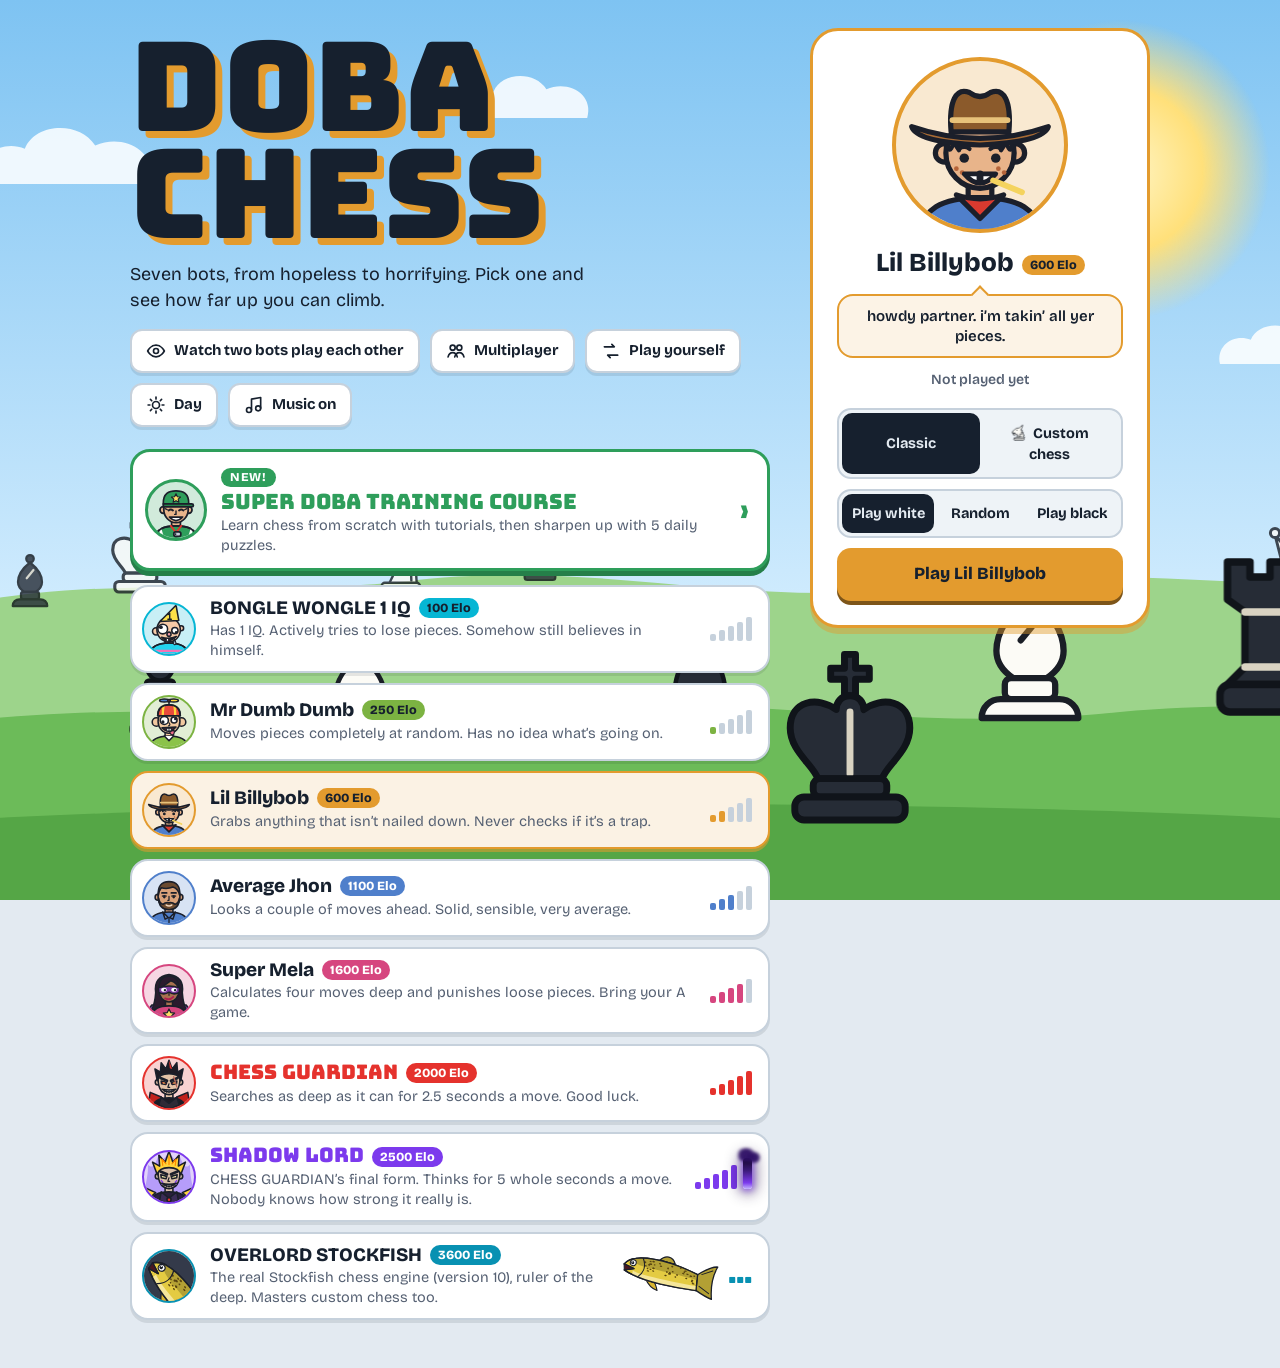
==== doba-chess/index.html @ f29d72c4 "Add Doba Chess Co-Authored-By: Claude Opus 5.5 <noreply@anthropic.com>" ====
<!DOCTYPE html>
<html lang="en">
<head>
<meta charset="utf-8">
<meta name="viewport" content="width=device-width, initial-scale=1, viewport-fit=cover">
<title>Doba Chess</title>
<link rel="preconnect" href="https://fonts.googleapis.com">
<link rel="preconnect" href="https://fonts.gstatic.com" crossorigin>
<link href="https://fonts.googleapis.com/css2?family=Bungee&family=Bricolage+Grotesque:opsz,wght@12..96,400;12..96,600;12..96,800&display=swap" rel="stylesheet">
<style>
:root{
  --bg:#E3EAF1;--surface:#FFFFFF;--surface-2:#EEF3F7;--ink:#16202E;--muted:#566173;--line:#C6D1DC;
  --hl:#F2C94C;--danger:#D93A2F;--good:#2E9E5B;
  --accent:#7CB342;--on-accent:#16202E;
  --sq-light:#F3E4BC;--sq-dark:#3F6D8E;
  --bsize:max(288px,min(94vw,600px,calc(100vh - 250px)));
  --lift:0 3px 0 rgba(22,32,46,.10);
  color-scheme:light;
  box-sizing:border-box;padding-top:env(safe-area-inset-top,0px);padding-bottom:env(safe-area-inset-bottom,0px);
}
@media (prefers-color-scheme:dark){
  :root:not([data-theme="light"]){
    --bg:#111A24;--surface:#1B2632;--surface-2:#16212C;--ink:#ECF1F6;--muted:#9AA8B8;--line:#2D3B4B;--lift:0 3px 0 rgba(0,0,0,.35);color-scheme:dark;
  }
}
:root[data-theme="dark"]{
  --bg:#111A24;--surface:#1B2632;--surface-2:#16212C;--ink:#ECF1F6;--muted:#9AA8B8;--line:#2D3B4B;--lift:0 3px 0 rgba(0,0,0,.35);color-scheme:dark;
}
html{scroll-padding-top:env(safe-area-inset-top,0px);height:100%}
*,*::before,*::after{box-sizing:border-box}
body{margin:0;min-height:100%;background:var(--bg);color:var(--ink);font-family:"Bricolage Grotesque",ui-sans-serif,system-ui,-apple-system,"Segoe UI",Roboto,sans-serif;font-size:16px;line-height:1.45;-webkit-tap-highlight-color:transparent}
[hidden]{display:none!important}
button{font:inherit;color:inherit}
.rung:focus-visible,.seg button:focus-visible,.play:focus-visible,.icon-btn:focus-visible,.mv:focus-visible,.theme-opt:focus-visible{outline:3px solid var(--accent);outline-offset:2px}

/* shared */
.ava{width:58px;height:58px;border-radius:50%;overflow:hidden;flex:none;background:color-mix(in srgb,var(--accent) 22%,var(--surface));border:2px solid var(--accent)}
.ava svg{display:block;width:100%;height:100%}
.ava{position:relative}
.ava::after{content:"";position:absolute;inset:0;pointer-events:none;opacity:0;background:url("data:image/svg+xml,%3Csvg xmlns='http://www.w3.org/2000/svg' viewBox='0 0 20 40'%3E%3Cpath d='M12 1 3 22h7l-4 17 12-25h-7l5-13z' fill='%23fff' stroke='%237C3AED' stroke-width='1.6' stroke-linejoin='round'/%3E%3C/svg%3E") no-repeat;background-size:34% 66%;background-position:var(--bx,50%) 4%;transform:rotate(var(--br,0deg))}
.ava.zap::after{animation:zap .5s ease-out}
.ava.zap svg{animation:zapflash .5s ease-out}
@keyframes zap{0%{opacity:1}14%{opacity:.15}28%{opacity:1}100%{opacity:0}}
@keyframes zapflash{0%,28%{filter:brightness(1.45) saturate(1.3)}100%{filter:none}}
.storm{position:fixed;inset:0;width:100%;height:100%;pointer-events:none;z-index:25}
#home{position:relative;z-index:1}
.scene{position:fixed;inset:0;z-index:0;pointer-events:none;opacity:0;transition:opacity .4s}
.scene svg{width:100%;height:100%;display:block}
body.home-on .scene{opacity:1}
.scene .sky,.scene .stars,.scene .sun,.scene .moon,.scene .bloodsun,.scene .clouds-day,.scene .clouds-storm{transition:opacity 1.1s ease}
.scene .sky-night,.scene .sky-red,.scene .sky-purple,.scene .stars,.scene .moon,.scene .bloodsun,.scene .clouds-storm{opacity:0}
.scene .stars{fill:#fff}
.scene .clouds-day .c path{fill:#fff;opacity:.85}
.scene .clouds-storm .c path{fill:#1A0B30;opacity:.9}
.scene .hill{transition:fill 1.1s ease}
.scene .hill.far{fill:#9DD48B}.scene .hill.near{fill:#6CBB59}.scene .hill.field{fill:#55A646}
.scene .pieces{transition:filter 1.1s ease,opacity 1.1s ease}
.scene .pieces.far{opacity:.8}
.scene .sw{fill:#FCFBF6;stroke:#1A1E26}.scene .sb{fill:#262C36;stroke:#10141A}
.scene .pcs{stroke-width:1.5;stroke-linejoin:round;stroke-linecap:round}
.scene .pcs .d{fill:none}.scene .sb .d{stroke:#D9D3C2}
.scene .pcs .e{stroke:none}.scene .sw .e{fill:#1A1E26}.scene .sb .e{fill:#D9D3C2}
.scene .crystals{opacity:0;transition:opacity .6s ease}
.scene .cr{transform-box:fill-box;transform-origin:50% 100%;transform:scaleY(0);transition:transform .9s cubic-bezier(.2,1.35,.4,1);transition-delay:0s}
.scene .cr polygon{fill:url(#gCrys);stroke:#2E1065;stroke-width:3;stroke-linejoin:round}
.scene .cr .cf{fill:none;stroke:#F5EBFF;stroke-width:2;opacity:.7}
@media (prefers-color-scheme:dark){
  :root:not([data-theme="light"]) .scene .sky-night,:root:not([data-theme="light"]) .scene .stars,:root:not([data-theme="light"]) .scene .moon{opacity:1}
  :root:not([data-theme="light"]) .scene .sun,:root:not([data-theme="light"]) .scene .clouds-day{opacity:0}
  :root:not([data-theme="light"]) .scene .hill.far{fill:#2E4A3B}:root:not([data-theme="light"]) .scene .hill.near{fill:#23402F}:root:not([data-theme="light"]) .scene .hill.field{fill:#1C3527}
}
:root[data-theme="dark"] .scene .sky-night,:root[data-theme="dark"] .scene .stars,:root[data-theme="dark"] .scene .moon{opacity:1}
:root[data-theme="dark"] .scene .sun,:root[data-theme="dark"] .scene .clouds-day{opacity:0}
:root[data-theme="dark"] .scene .hill.far{fill:#2E4A3B}:root[data-theme="dark"] .scene .hill.near{fill:#23402F}:root[data-theme="dark"] .scene .hill.field{fill:#1C3527}
.scene .sky-bongle,.scene .derpsun,.scene .bongle-fx{opacity:0;transition:opacity 1.1s ease}
:root body.mood-bongle .scene .sky-bongle{opacity:1;animation:bhue 7s linear infinite}
:root body.mood-bongle .scene .derpsun,:root body.mood-bongle .scene .bongle-fx,:root body.mood-bongle .scene .clouds-day{opacity:1}
:root body.mood-bongle .scene .sun,:root body.mood-bongle .scene .moon,:root body.mood-bongle .scene .stars,:root body.mood-bongle .scene .bloodsun,:root body.mood-bongle .scene .clouds-storm{opacity:0}
:root body.mood-bongle .scene .clouds-day{animation:bbob 2.3s ease-in-out infinite alternate}
:root body.mood-bongle .scene .hill.far{fill:#FF9EE6}:root body.mood-bongle .scene .hill.near{fill:#FFE45E}:root body.mood-bongle .scene .hill.field{fill:#7CF2D9}
.scene .pcs{transform-box:fill-box;transform-origin:50% 70%}
:root body.mood-bongle .scene .pcs{animation:bderp 1.3s ease-in-out infinite alternate}
:root body.mood-bongle .scene .pieces>g:nth-child(odd) .pcs{animation-name:bflip;animation-duration:1.7s}
:root body.mood-bongle .scene .pieces>g:nth-child(3n) .pcs{animation-duration:.9s}
.scene .derpsun-in{transform-box:fill-box;transform-origin:center}
:root body.mood-bongle .scene .derpsun-in{animation:bsun 2.6s ease-in-out infinite alternate}
.scene .bf{transform-box:fill-box;transform-origin:center}
:root body.mood-bongle .scene .bf{animation:bfloat 1.8s ease-in-out infinite alternate}
:root body.mood-bongle .scene .bf:nth-child(2n){animation-duration:2.4s;animation-delay:-.6s}
:root body.mood-bongle .scene .bf:nth-child(3n){animation-duration:1.3s;animation-delay:-.3s}
:root body.mood-bongle .logo{font-family:"Comic Sans MS","Comic Neue","Chalkboard SE",cursive;font-weight:700;color:#FF4FD8;text-shadow:.04em .04em 0 #1B1F2A;animation:blogo 1.6s ease-in-out infinite alternate;transform-origin:20% 50%}
:root body.mood-bongle .tagline{color:#16202E;background:rgba(255,255,255,.8);border-radius:12px;padding:6px 10px;margin-left:-10px;width:fit-content;position:relative}
@keyframes bhue{to{filter:hue-rotate(360deg)}}
@keyframes bbob{to{transform:translate(18px,16px)}}
@keyframes bderp{from{transform:rotate(-15deg)}to{transform:rotate(15deg) translateY(-8%)}}
@keyframes bflip{from{transform:rotate(165deg)}to{transform:rotate(200deg)}}
@keyframes bsun{from{transform:rotate(-12deg) scale(1)}to{transform:rotate(14deg) scale(1.08)}}
@keyframes bfloat{from{transform:translateY(0) rotate(-6deg)}to{transform:translateY(-22px) rotate(8deg)}}
@keyframes blogo{from{transform:rotate(-4deg)}to{transform:rotate(3deg) translateY(-4px)}}
.scene .sky-sea,.scene .sea{opacity:0;transition:opacity 1.1s ease}
:root body.mood-fish .scene .sky-sea,:root body.mood-fish .scene .sea{opacity:1}
:root body.mood-fish .scene .sun,:root body.mood-fish .scene .moon,:root body.mood-fish .scene .stars,:root body.mood-fish .scene .clouds-day,:root body.mood-fish .scene .bloodsun,:root body.mood-fish .scene .clouds-storm{opacity:0}
:root body.mood-fish .scene .hill.far{fill:#1F6F7C}:root body.mood-fish .scene .hill.near{fill:#D7BF86}:root body.mood-fish .scene .hill.field{fill:#C2A46B}
:root body.mood-fish .scene .pieces{filter:hue-rotate(160deg) saturate(.5) brightness(.95)}
:root body.mood-fish .logo{color:#fff;text-shadow:.055em .055em 0 #0E7490}
:root body.mood-fish .tagline{color:rgba(255,255,255,.92)}
.scene .ray{animation:shimmer 6s ease-in-out infinite;animation-delay:var(--d)}
@keyframes shimmer{0%,100%{opacity:.35}50%{opacity:1}}
.scene .fishy{animation:swim var(--t) linear infinite;animation-delay:var(--d)}
.scene .fishy.rev{animation-name:swimrev}
@keyframes swim{from{transform:translateX(1750px)}to{transform:translateX(-150px)}}
@keyframes swimrev{from{transform:translateX(-150px) scaleX(-1)}to{transform:translateX(1750px) scaleX(-1)}}
.scene .kelp{transform-box:fill-box;transform-origin:50% 100%;animation:kelp 4s ease-in-out infinite alternate;animation-delay:var(--d)}
@keyframes kelp{from{transform:skewX(-6deg)}to{transform:skewX(6deg)}}
.scene .bub{animation:bub var(--t) linear infinite;animation-delay:var(--d)}
.scene .sea-front circle:nth-of-type(3n),.scene .sea-front circle:nth-of-type(3n+1){display:none}
@keyframes bub{0%{transform:translateY(0);opacity:0}10%{opacity:1}100%{transform:translateY(-920px);opacity:.2}}
:root body.mood-doba .scene .sky-red{opacity:1}
:root body.mood-doba .scene .bloodsun{opacity:1}
:root body.mood-doba .scene .sun,:root body.mood-doba .scene .moon,:root body.mood-doba .scene .clouds-day,:root body.mood-doba .scene .stars{opacity:0}
:root body.mood-doba .scene .hill.far{fill:#5A1F17}:root body.mood-doba .scene .hill.near{fill:#3E120E}:root body.mood-doba .scene .hill.field{fill:#2C0B09}
:root body.mood-doba .scene .pieces{filter:brightness(.62) sepia(.5) hue-rotate(-25deg) saturate(1.6)}
:root body.mood-ultra .scene .sky-purple{opacity:1}
:root body.mood-ultra .scene .clouds-storm{opacity:1}
:root body.mood-ultra .scene .stars{opacity:.5}
:root body.mood-ultra .scene .sun,:root body.mood-ultra .scene .moon,:root body.mood-ultra .scene .clouds-day,:root body.mood-ultra .scene .bloodsun{opacity:0}
:root body.mood-ultra .scene .hill.far{fill:#2A1945}:root body.mood-ultra .scene .hill.near{fill:#1D1135}:root body.mood-ultra .scene .hill.field{fill:#150A28}
:root body.mood-ultra .scene .pieces{filter:brightness(.55) saturate(.7) hue-rotate(200deg)}
:root body.mood-ultra .scene .crystals{opacity:1;filter:drop-shadow(0 0 10px rgba(168,85,247,.85))}
:root body.mood-ultra .scene .cr{transform:scaleY(1);transition-delay:var(--d)}
:root body.mood-doba .logo,:root body.mood-ultra .logo{color:#fff}
:root body.mood-doba .tagline,:root body.mood-ultra .tagline{color:rgba(255,255,255,.88)}
body.home-on.mood-classic .tagline{color:var(--ink)}
.rung.ultra{position:relative;overflow:hidden}
.rung.fish{position:relative;overflow:hidden}
.rung.fish .bbl{position:absolute;z-index:2;pointer-events:none;border-radius:50%;border:2px solid rgba(8,145,178,.85);background:radial-gradient(circle at 32% 30%,#fff 0 16%,rgba(255,255,255,.4) 17%,rgba(34,184,207,.22) 62%);animation:bblpop var(--t) ease-out both}
@keyframes bblpop{0%{transform:translateY(6px) scale(.2);opacity:0}15%{opacity:1}78%{transform:translateY(-14px) scale(1);opacity:1;border-style:solid}84%{transform:translateY(-15px) scale(1.4);opacity:.95;border-style:dashed}100%{transform:translateY(-15px) scale(1.9);opacity:0;border-style:dashed}}
.rung.fish.popflash{animation:fishflash .45s ease-out}
@keyframes fishflash{0%{box-shadow:0 0 0 3px #7DE3F2,0 0 22px 6px rgba(34,184,207,.55)}100%{}}
.rung.ultra::before,.rung.ultra::after{content:"";position:absolute;top:-18%;bottom:-18%;width:34px;margin-left:-17px;pointer-events:none;opacity:0;z-index:2;background:url("data:image/svg+xml,%3Csvg xmlns='http://www.w3.org/2000/svg' viewBox='0 0 20 40'%3E%3Cpath d='M12 1 3 22h7l-4 17 12-25h-7l5-13z' fill='%23fff' stroke='%237C3AED' stroke-width='1.6' stroke-linejoin='round'/%3E%3C/svg%3E") center/contain no-repeat;filter:drop-shadow(0 0 6px #A78BFA)}
.rung.ultra::before{left:var(--bx,30%);transform:rotate(var(--br,0deg))}
.rung.ultra::after{left:var(--bx2,70%);transform:rotate(calc(var(--br,0deg) * -1)) scale(.75)}
.rung.ultra.zap::before{animation:zap .55s ease-out}
.rung.ultra.zap.two::after{animation:zap .55s .08s ease-out}
.rung.ultra.zap{animation:rungflash .55s ease-out}
@keyframes rungflash{0%,30%{box-shadow:0 0 0 3px #C4B5FD,0 0 28px 8px rgba(139,92,246,.8);background:color-mix(in srgb,#C4B5FD 45%,var(--surface))}100%{}}
.elo{display:inline-block;vertical-align:.15em;margin-left:8px;padding:0 8px;border-radius:999px;background:var(--accent);color:var(--on-accent);font-family:"Bricolage Grotesque",ui-sans-serif,system-ui,sans-serif;font-weight:800;font-size:12.5px;letter-spacing:0;line-height:1.6;white-space:nowrap}
.btn{all:unset;box-sizing:border-box;cursor:pointer;padding:10px 14px;border-radius:12px;border:2px solid var(--line);background:var(--surface);font-weight:700;font-size:15px;line-height:1.2;text-align:center;box-shadow:var(--lift)}
.btn:hover{border-color:var(--accent)}
.btn:active{transform:translateY(2px);box-shadow:none}
.btn:focus-visible{outline:3px solid var(--accent);outline-offset:2px}
.btn[aria-disabled="true"]{opacity:.45;cursor:default;transform:none}
.btn.solid{background:var(--accent);border-color:var(--accent);color:var(--on-accent)}
.btn.armed{background:var(--danger);border-color:var(--danger);color:#fff}
.icon-btn{all:unset;box-sizing:border-box;cursor:pointer;width:42px;height:42px;border-radius:12px;border:2px solid var(--line);background:var(--surface);display:grid;place-items:center;box-shadow:var(--lift)}
.icon-btn:hover{border-color:var(--accent)}
.icon-btn svg{width:22px;height:22px;fill:none;stroke:currentColor;stroke-width:2;stroke-linecap:round;stroke-linejoin:round}

/* ---------- home ---------- */
#home{max-width:1060px;margin:0 auto;padding:28px 20px 48px}
.home-grid{display:grid;grid-template-columns:minmax(0,1fr) 340px;gap:40px;align-items:start}
.logo{font-family:"Bungee","Arial Black",Impact,sans-serif;font-weight:400;font-size:clamp(60px,12vw,124px);line-height:.86;margin:6px 0 14px;color:var(--ink);text-shadow:.055em .055em 0 var(--accent);transition:text-shadow .25s}
.tagline{margin:0 0 24px;color:var(--muted);font-size:18px;max-width:40ch}
.ladder{list-style:none;margin:0;padding:0;display:flex;flex-direction:column;gap:10px}
.rung{all:unset;box-sizing:border-box;display:grid;grid-template-columns:54px 1fr auto;align-items:center;gap:14px;width:100%;padding:10px 16px 10px 10px;border-radius:18px;background:var(--surface);border:2px solid var(--line);cursor:pointer;box-shadow:var(--lift)}
.rung:hover{border-color:var(--accent)}
.rung[aria-pressed="true"]{border-color:var(--accent);background:color-mix(in srgb,var(--accent) 13%,var(--surface));box-shadow:0 3px 0 color-mix(in srgb,var(--accent) 55%,transparent)}
.rung .ava{width:54px;height:54px}
.rung-name{display:block;font-weight:800;font-size:19px;line-height:1.15}
.rung.doba .rung-name{font-family:"Bungee","Arial Black",sans-serif;font-weight:400;font-size:20px;color:var(--accent)}
.rung-desc{display:block;color:var(--muted);font-size:14.5px;line-height:1.35;margin-top:3px}
.pips{display:flex;align-items:flex-end;gap:3px;height:24px}
.pips i{display:block;width:6px;border-radius:2px;background:var(--line)}
.pips i:nth-child(1){height:7px}.pips i:nth-child(2){height:11px}.pips i:nth-child(3){height:15px}.pips i:nth-child(4){height:19px}.pips i:nth-child(5){height:24px}
.pips i.on{background:var(--accent)}
.pips i.on.shadowbar{position:relative;width:9px;height:31px;margin-left:3px;border-radius:3px;background:linear-gradient(180deg,#120726 0%,#3B1A78 40%,#7C3AED 80%,#C4B5FD 100%);box-shadow:0 0 6px 2px rgba(124,58,237,.65),0 0 14px 5px rgba(30,10,60,.45);animation:shadowpulse 2.6s ease-in-out infinite}
.pips i.shadowbar b{position:absolute;left:50%;top:3px;width:12px;height:24px;margin-left:-6px;background:url("data:image/svg+xml,%3Csvg xmlns='http://www.w3.org/2000/svg' viewBox='0 0 20 40'%3E%3Cpath d='M12 1 3 22h7l-4 17 12-25h-7l5-13z' fill='%23fff' stroke='%23C4B5FD' stroke-width='1.5' stroke-linejoin='round'/%3E%3C/svg%3E") center/contain no-repeat;opacity:0;filter:drop-shadow(0 0 4px #E9D5FF);animation:shadowzap 3.1s linear infinite}
.pips i.shadowbar::before,.pips i.shadowbar::after{content:"";position:absolute;border-radius:50%;background:radial-gradient(circle,rgba(46,16,101,.95) 0 45%,rgba(46,16,101,0) 72%);filter:blur(1.5px);pointer-events:none}
.pips i.shadowbar::before{width:22px;height:14px;top:-10px;left:-8px;animation:shadowcloud 3.4s ease-in-out infinite alternate}
.pips i.shadowbar::after{width:16px;height:11px;top:-6px;left:3px;animation:shadowcloud 2.7s ease-in-out infinite alternate-reverse}
@keyframes shadowpulse{0%,100%{box-shadow:0 0 6px 2px rgba(124,58,237,.55),0 0 14px 5px rgba(30,10,60,.4)}50%{box-shadow:0 0 10px 4px rgba(168,85,247,.85),0 0 22px 8px rgba(30,10,60,.55)}}
@keyframes shadowzap{0%,82%,100%{opacity:0}84%,90%{opacity:1}87%{opacity:.15}}
@keyframes shadowcloud{from{transform:translate(-2px,1px) scale(.95);opacity:.75}to{transform:translate(3px,-2px) scale(1.12);opacity:1}}
@media (prefers-reduced-motion:reduce){.pips i.on.shadowbar,.pips i.shadowbar b,.pips i.shadowbar::before,.pips i.shadowbar::after{animation:none}}
.pips .sffull{display:block;align-self:center;width:104px;height:56px;flex:none;margin:-16px 0}
.pips .sffull svg{display:block;width:100%;height:100%;overflow:visible}
@media (max-width:520px){.pips .sffull{width:70px;height:38px;margin:-8px 0}}
.pips .sfpip svg{display:block;width:100%;height:100%}
.pips .sfell{align-self:center;margin-left:4px;font-family:"Bungee","Arial Black",sans-serif;font-style:normal;font-size:22px;line-height:1;color:var(--accent)}
.pips .wtf{font-family:"Bungee","Arial Black",sans-serif;font-style:normal;font-size:13px;line-height:1;color:var(--accent);margin-left:5px;align-self:center;white-space:nowrap;animation:wtf 1.6s ease-in-out infinite}
@keyframes wtf{0%,100%{transform:none}10%{transform:translate(1px,-1px) rotate(-3deg)}20%{transform:translate(-1px,1px) rotate(3deg)}30%{transform:none}}

.spot{position:sticky;top:calc(env(safe-area-inset-top,0px) + 24px);background:var(--surface);border:3px solid var(--accent);border-radius:28px;padding:26px 24px 24px;text-align:center;box-shadow:0 6px 0 color-mix(in srgb,var(--accent) 45%,transparent)}
.spot-portrait{width:176px;height:176px;margin:0 auto;border-width:4px}
.spot-name{font-weight:800;font-size:26px;line-height:1.1;margin-top:16px}
.spot.doba .spot-name .nm{font-family:"Bungee","Arial Black",sans-serif;font-weight:400;color:var(--accent)}
.spot-quote{position:relative;margin:16px 0 0;background:color-mix(in srgb,var(--accent) 12%,var(--surface));border:2px solid var(--accent);border-radius:16px;padding:10px 14px;font-weight:600;font-size:15px;line-height:1.35}
.spot-quote::before{content:"";position:absolute;top:-8px;left:50%;width:13px;height:13px;background:color-mix(in srgb,var(--accent) 12%,var(--surface));border-left:2px solid var(--accent);border-top:2px solid var(--accent);transform:translateX(-50%) rotate(45deg)}
.spot.doba .spot-quote{font-family:"Bungee","Arial Black",sans-serif;font-weight:400;font-size:13.5px;letter-spacing:.02em}
.spot-rec{margin:12px 0 0;color:var(--muted);font-size:14px;font-weight:600}
.spot-controls{margin-top:18px;display:flex;flex-direction:column;gap:10px}
.seg{display:flex;background:var(--surface-2);border:2px solid var(--line);border-radius:14px;padding:3px}
.seg button{all:unset;flex:1;text-align:center;padding:9px 8px;border-radius:10px;cursor:pointer;font-weight:700;font-size:14.5px}
.seg button[aria-pressed="true"]{background:var(--ink);color:var(--bg)}
.mode-ic{display:inline-block;width:20px;height:20px;vertical-align:-4px;margin-right:4px}
.mode-ic .pc,.note-ic .pc{filter:none}
.seg button[aria-pressed="true"] .mode-ic .pc.w svg{stroke:var(--bg)}
.mode-note{display:flex;flex-direction:column;gap:8px;margin:0;text-align:left;font-size:14px;line-height:1.35;color:var(--muted);background:var(--surface-2);border-radius:12px;padding:10px 12px}
.mode-note p{display:flex;gap:10px;align-items:center;margin:10px 0 0}
.mode-note summary{cursor:pointer;display:flex;align-items:center;gap:10px;font-weight:700;color:var(--ink);list-style:none}
.mode-note summary::-webkit-details-marker{display:none}
.mode-note summary::after{content:"";margin-left:auto;width:8px;height:8px;border-right:2px solid currentColor;border-bottom:2px solid currentColor;transform:rotate(45deg);transition:transform .2s}
.mode-note[open] summary::after{transform:rotate(-135deg)}
.mode-note summary:focus-visible{outline:3px solid var(--accent);outline-offset:3px;border-radius:6px}
.sum-ics{display:flex}
.sum-ics .pc{width:20px;height:24px;margin-right:-5px;filter:none}
.mode-note b{color:var(--ink)}
.note-ic{flex:none;width:38px;height:38px;border-radius:9px;background:var(--sq-dark);display:grid;place-items:center}
.note-ic .pc{width:34px;height:34px}
.play{all:unset;box-sizing:border-box;cursor:pointer;display:block;width:100%;text-align:center;padding:14px 22px;border-radius:14px;background:var(--accent);color:var(--on-accent);font-weight:800;font-size:17px;box-shadow:0 4px 0 color-mix(in srgb,var(--accent) 55%,#000)}
.play:active{transform:translateY(3px);box-shadow:0 1px 0 color-mix(in srgb,var(--accent) 55%,#000)}

@media (max-width:899px){
  #home{padding-bottom:230px}
  .home-grid{grid-template-columns:1fr;gap:0}
  .spot{position:fixed;top:auto;left:0;right:0;bottom:0;z-index:20;border-radius:22px 22px 0 0;border-width:3px 0 0;padding:12px 16px calc(12px + env(safe-area-inset-bottom,0px));box-shadow:0 -6px 24px rgba(0,0,0,.12);text-align:left}
  .spot-portrait,.spot-quote,.spot-rec,.spot-name,.mode-note{display:none!important}
  .spot-controls{margin-top:0}
}

.watch-open{all:unset;box-sizing:border-box;cursor:pointer;display:inline-flex;align-items:center;gap:8px;margin:-8px 0 22px;padding:9px 14px;border-radius:12px;border:2px solid var(--line);background:var(--surface);font-weight:700;font-size:15px;box-shadow:var(--lift)}
.watch-open:hover{border-color:var(--accent)}
.home-actions{display:flex;flex-wrap:wrap;gap:10px;margin:-8px 0 22px}
.home-actions .watch-open{margin:0}
.watch-open:focus-visible{outline:3px solid var(--accent);outline-offset:2px}
.watch-open svg{width:20px;height:20px;fill:none;stroke:currentColor;stroke-width:2;stroke-linecap:round;stroke-linejoin:round}

/* ---------- multiplayer ---------- */
#mp{max-width:860px;margin:0 auto;padding:12px 16px 48px;--accent:#4F7FCB}
.mp-grid{display:grid;grid-template-columns:1fr 1fr;gap:18px;margin-top:6px}
.mp-card{background:var(--surface);border:3px solid #4F7FCB;border-radius:24px;padding:20px;display:flex;flex-direction:column;gap:12px;box-shadow:0 5px 0 color-mix(in srgb,#4F7FCB 45%,transparent)}
.mp-card h3{margin:0;font-family:"Bungee","Arial Black",sans-serif;font-weight:400;font-size:24px}
.mp-card p{margin:0;color:var(--muted)}
.mp-card .play{margin-top:auto}
.mp-input{font-family:"Bungee","Arial Black",sans-serif;font-size:44px;letter-spacing:.3em;text-align:center;padding:10px 0 10px .3em;border-radius:14px;border:3px solid var(--line);background:var(--surface-2);color:var(--ink);width:100%;box-sizing:border-box}
.mp-input:focus{outline:none;border-color:#4F7FCB}
.mp-wait{max-width:420px;margin:10px auto 0;text-align:center;background:var(--surface);border:3px solid #4F7FCB;border-radius:24px;padding:24px;box-shadow:0 5px 0 color-mix(in srgb,#4F7FCB 45%,transparent)}
.mp-wait-k{margin:0;font-weight:800;text-transform:uppercase;letter-spacing:.08em;color:var(--muted);font-size:14px}
.mp-pin{font-family:"Bungee","Arial Black",sans-serif;font-size:76px;line-height:1.1;letter-spacing:.12em;color:#4F7FCB;margin:6px 0}
.mp-wait-mode{margin:0 0 12px;font-weight:700}
.mp-wait-t{margin:0 0 16px;color:var(--muted);font-weight:600}
.mp-msg{text-align:center;font-weight:700;min-height:1.4em;margin:16px 0 0;color:var(--muted)}
.mp-msg.bad{color:var(--danger)}
.online .elo{background:var(--ink);color:var(--bg)}
@media (max-width:700px){.mp-grid{grid-template-columns:1fr}}

/* ---------- training ---------- */
.train-card{all:unset;box-sizing:border-box;cursor:pointer;display:grid;grid-template-columns:62px 1fr auto;align-items:center;gap:14px;width:100%;margin:0 0 14px;padding:12px 18px 12px 12px;border-radius:20px;background:var(--surface);border:3px solid #2E9E5B;box-shadow:0 5px 0 #257F49}
.train-card:hover{transform:translateY(-1px)}
.train-card:focus-visible{outline:3px solid #2E9E5B;outline-offset:3px}
.train-card .ava{width:62px;height:62px;--accent:#2E9E5B;border-width:3px}
.tc-kicker{display:inline-block;background:#2E9E5B;color:#fff;font-weight:800;font-size:12px;letter-spacing:.06em;text-transform:uppercase;border-radius:999px;padding:1px 9px;margin-bottom:3px}
.tc-title{display:block;font-family:"Bungee","Arial Black",sans-serif;font-size:21px;line-height:1.1;color:#2E9E5B}
.tc-sub{display:block;color:var(--muted);font-size:14.5px;line-height:1.35;margin-top:3px}
.tc-go{font-size:34px;font-weight:800;color:#2E9E5B;line-height:1}
#train{max-width:900px;margin:0 auto;padding:12px 16px 48px;--accent:#2E9E5B}
.tr-hero{display:flex;align-items:center;gap:22px;margin:16px 0 22px}
.tr-coach{width:130px;height:130px;border-width:4px}
.tr-title{font-family:"Bungee","Arial Black",sans-serif;font-weight:400;font-size:clamp(30px,6vw,46px);line-height:1;margin:0 0 12px;text-shadow:3px 3px 0 #2E9E5B}
.tr-say{position:relative;margin:0;background:var(--surface);border:2px solid #2E9E5B;border-radius:16px;padding:10px 14px;font-weight:600;max-width:52ch;box-shadow:var(--lift)}
.tr-sec{background:var(--surface);border:2px solid var(--line);border-radius:22px;padding:18px;margin-bottom:16px;box-shadow:var(--lift)}
.tr-head{display:flex;align-items:center;justify-content:space-between;gap:10px;margin-bottom:10px}
.tr-head h3{margin:0;font-size:20px;font-weight:800;display:flex;align-items:center;gap:10px}
.tr-step{display:grid;place-items:center;width:30px;height:30px;border-radius:50%;background:#2E9E5B;color:#fff;font-size:16px}
.tr-prog{color:var(--muted);font-weight:700;font-size:14px}
.tr-bar{height:10px;border-radius:999px;background:var(--surface-2);border:1px solid var(--line);overflow:hidden;margin-bottom:14px}
.tr-bar i{display:block;height:100%;background:#2E9E5B;border-radius:999px;transition:width .4s}
.tr-lessons{list-style:none;margin:0;padding:0;display:grid;grid-template-columns:repeat(auto-fill,minmax(250px,1fr));gap:10px}
.tr-lesson{all:unset;box-sizing:border-box;cursor:pointer;display:flex;align-items:center;gap:12px;width:100%;height:100%;padding:10px 12px;border-radius:14px;border:2px solid var(--line);background:var(--surface-2)}
.tr-lesson:hover{border-color:#2E9E5B}
.tr-lesson:focus-visible{outline:3px solid #2E9E5B;outline-offset:2px}
.tl-num{flex:none;display:grid;place-items:center;width:34px;height:34px;border-radius:10px;background:var(--surface);border:2px solid var(--line);font-weight:800}
.tr-lesson.done .tl-num{background:#2E9E5B;border-color:#2E9E5B;color:#fff}
.tr-lesson.next{border-color:#2E9E5B;background:color-mix(in srgb,#2E9E5B 12%,var(--surface))}
.tl-body{flex:1;min-width:0}
.tl-title{display:block;font-weight:800;line-height:1.2}
.tl-desc{display:block;font-size:13.5px;color:var(--muted);line-height:1.3}
.tl-tag{flex:none;background:#2E9E5B;color:#fff;font-size:12px;font-weight:800;border-radius:999px;padding:2px 8px}
.tr-locked{display:flex;gap:14px;align-items:center;padding:14px;border-radius:14px;background:var(--surface-2);color:var(--muted);line-height:1.4}
.tr-locked b{color:var(--ink)}
.tr-locked svg{flex:none;width:34px;height:34px;fill:none;stroke:currentColor;stroke-width:2;stroke-linecap:round;stroke-linejoin:round}
.tr-puzzles{display:grid;grid-template-columns:repeat(5,1fr);gap:10px}
.tr-pz{all:unset;box-sizing:border-box;cursor:pointer;display:flex;flex-direction:column;align-items:center;gap:6px;padding:14px 6px;border-radius:14px;border:2px solid var(--line);background:var(--surface-2);text-align:center}
.tr-pz:hover{border-color:#2E9E5B}
.tr-pz:focus-visible{outline:3px solid #2E9E5B;outline-offset:2px}
.pz-n{display:grid;place-items:center;width:44px;height:44px;border-radius:12px;background:var(--surface);border:2px solid var(--line);font-family:"Bungee","Arial Black",sans-serif;font-size:20px}
.pz-k{font-size:13px;font-weight:700;color:var(--muted)}
.tr-pz.solved .pz-n{background:#2E9E5B;border-color:#2E9E5B;color:#fff}
.tr-pz.retry .pz-n{background:#E39B2E;border-color:#E39B2E;color:#fff}
.tr-note{color:var(--muted);margin:10px 0 0}
.tr-final .play{margin-top:14px;max-width:360px}
.tr-final .play.glow{animation:trglow 1.6s ease-in-out infinite}
@keyframes trglow{0%,100%{box-shadow:0 4px 0 #1d6b3d}50%{box-shadow:0 4px 0 #1d6b3d,0 0 0 6px rgba(46,158,91,.3)}}
.training .moves-wrap{display:none}
.actions .tr-next{grid-column:1/-1}
@media (max-width:640px){.tr-hero{flex-direction:column;text-align:center}.tr-say{text-align:left}.tr-puzzles{grid-template-columns:repeat(5,1fr);gap:6px}.pz-k{font-size:11px}.pz-n{width:36px;height:36px;font-size:16px}}

/* ---------- watch setup ---------- */
#watchSetup{max-width:900px;margin:0 auto;padding:12px 16px 40px}
.topbar-spacer{width:120px}
.ws-title{font-family:"Bungee","Arial Black",sans-serif;font-weight:400;font-size:clamp(34px,7vw,56px);line-height:1;margin:18px 0 6px;text-align:center;text-shadow:3px 3px 0 var(--accent)}
.ws-sub{text-align:center;color:var(--muted);margin:0 0 22px}
.ws-grid{display:grid;grid-template-columns:1fr auto 1fr;gap:18px;align-items:center}
.ws-side{background:var(--surface);border:3px solid var(--accent);border-radius:24px;padding:18px;text-align:center;box-shadow:0 5px 0 color-mix(in srgb,var(--accent) 45%,transparent)}
.ws-label{display:inline-flex;align-items:center;gap:7px;font-weight:800;font-size:14px;text-transform:uppercase;letter-spacing:.06em;color:var(--muted)}
.ws-dot{width:14px;height:14px;border-radius:50%;border:2px solid var(--ink)}
.ws-dot.w{background:#FCFBF6}.ws-dot.b{background:#262C36}
.ws-big{width:130px;height:130px;margin:10px auto 0;border-width:4px}
.ws-name{font-weight:800;font-size:20px;margin-top:10px;min-height:1.5em}
.ws-side.doba .ws-name .nm{font-family:"Bungee","Arial Black",sans-serif;font-weight:400;color:var(--accent)}
.ws-picks{display:flex;justify-content:center;flex-wrap:wrap;gap:6px;margin-top:12px}
.ws-pick{all:unset;display:block;cursor:pointer;border-radius:50%;padding:2px;border:3px solid transparent}
.ws-pick .ava{display:block;width:42px;height:42px;transition:transform .15s}
.ws-pick[aria-pressed="true"]{border-color:var(--ink)}
.ws-pick:hover .ava{transform:translateY(-2px)}
.ws-pick:focus-visible{outline:3px solid var(--accent);outline-offset:1px}
.ws-mid{display:flex;flex-direction:column;align-items:center;gap:10px}
.ws-vs{font-family:"Bungee","Arial Black",sans-serif;font-size:34px;line-height:1}
.ws-controls{max-width:420px;margin:24px auto 0;display:flex;flex-direction:column;gap:10px}
@media (max-width:700px){
  .ws-grid{grid-template-columns:1fr;gap:12px}
  .ws-mid{flex-direction:row;justify-content:center}
  .ws-big{width:96px;height:96px}
  .topbar-spacer{display:none}
}

/* ---------- game ---------- */
#game{max-width:1020px;margin:0 auto;padding:12px 16px 28px}
.topbar{display:flex;align-items:center;gap:10px;margin-bottom:12px}
.logo-wrap{margin-left:auto;margin-right:auto;display:flex;align-items:center;gap:8px;flex-wrap:wrap;justify-content:center}
.logo-sm{font-family:"Bungee","Arial Black",sans-serif;font-size:20px;text-shadow:2px 2px 0 var(--accent)}
.mode-tag{background:var(--ink);color:var(--bg);font-weight:800;font-size:12.5px;padding:2px 9px;border-radius:999px;white-space:nowrap}
.tools{display:flex;gap:8px;position:relative}
.topbar .btn{white-space:nowrap;padding:10px 12px}
.swatch{width:22px;height:22px;border-radius:6px;overflow:hidden;display:grid;grid-template-columns:1fr 1fr;grid-template-rows:1fr 1fr;border:1.5px solid var(--ink)}
.swatch i:nth-child(1),.swatch i:nth-child(4){background:var(--l)}.swatch i:nth-child(2),.swatch i:nth-child(3){background:var(--d)}
.theme-pop{position:absolute;right:0;top:50px;z-index:30;background:var(--surface);border:2px solid var(--line);border-radius:16px;padding:8px;box-shadow:0 10px 30px rgba(0,0,0,.18);display:flex;flex-direction:column;gap:4px;min-width:170px}
.theme-opt{all:unset;cursor:pointer;display:flex;align-items:center;gap:10px;padding:8px 10px;border-radius:10px;font-weight:700;font-size:15px}
.theme-opt:hover{background:var(--surface-2)}
.theme-opt[aria-checked="true"]{background:color-mix(in srgb,var(--accent) 15%,var(--surface))}
.arena{display:grid;grid-template-columns:var(--bsize) minmax(240px,280px);gap:24px;align-items:start;justify-content:center}
.col-board{display:flex;flex-direction:column;gap:10px;min-width:0}
.pbar{display:flex;align-items:center;gap:12px;min-height:58px}
.pbar .ava{width:60px;height:60px;border-width:3px}
.pbar.you .ava{--accent:var(--muted)}
.watching .pbar.you .ava{border-color:var(--accent)}
.pbar.thinking .ava{animation:think 1s ease-in-out infinite}
@keyframes think{0%,100%{box-shadow:0 0 0 0 color-mix(in srgb,var(--accent) 60%,transparent)}50%{box-shadow:0 0 0 7px color-mix(in srgb,var(--accent) 0%,transparent)}}
.pname{font-weight:800;line-height:1.2;font-size:17px}
.pbar.doba .pname .nm{font-family:"Bungee","Arial Black",sans-serif;font-weight:400;color:var(--accent)}
.caps{display:flex;align-items:center;min-height:22px;margin-top:2px}
.caps .pc{width:17px;height:21px;margin-right:-4px;filter:none}
.caps .pc svg{width:100%;height:100%}
.caps b{font-size:13px;margin-left:9px;color:var(--ink)}
.bubble{position:relative;margin-left:auto;max-width:56%;background:var(--surface);border:2px solid var(--accent);border-radius:16px;padding:8px 13px;font-size:14.5px;font-weight:600;line-height:1.3;box-shadow:var(--lift)}
.bubble::before{content:"";position:absolute;left:-8px;top:50%;width:12px;height:12px;background:var(--surface);border-left:2px solid var(--accent);border-bottom:2px solid var(--accent);transform:translateY(-50%) rotate(45deg)}
.bubble:empty{visibility:hidden}
.pbar.doba .bubble{font-family:"Bungee","Arial Black",sans-serif;font-weight:400;font-size:13.5px;letter-spacing:.02em}
.bubble.pop{animation:pop .22s ease-out}
@keyframes pop{from{transform:scale(.9);opacity:.3}to{transform:none;opacity:1}}

.board-wrap{position:relative;width:var(--bsize);height:var(--bsize);border-radius:8px;overflow:hidden;box-shadow:0 0 0 6px var(--surface),0 0 0 8px var(--line),0 12px 0 2px color-mix(in srgb,var(--ink) 10%,transparent)}
.board{display:grid;grid-template-columns:repeat(8,1fr);grid-template-rows:repeat(8,1fr);width:100%;height:100%;touch-action:none;user-select:none;-webkit-user-select:none;cursor:pointer;outline:none}
.board.past{cursor:default}
.sq{position:relative;display:grid;place-items:center;min-width:0;min-height:0}
.sq.light{background:var(--sq-light)}.sq.dark{background:var(--sq-dark)}
.sq.last.light{background:color-mix(in srgb,var(--sq-light) 45%,var(--hl))}
.sq.last.dark{background:color-mix(in srgb,var(--sq-dark) 50%,var(--hl))}
.sq.sel.light{background:color-mix(in srgb,var(--sq-light) 25%,var(--hl))}
.sq.sel.dark{background:color-mix(in srgb,var(--sq-dark) 30%,var(--hl))}
.sq.hint.light{background:color-mix(in srgb,var(--sq-light) 45%,#5BC27F)}
.sq.hint.dark{background:color-mix(in srgb,var(--sq-dark) 45%,#3FA866)}
.sq.hintfrom{animation:hintpulse 1.1s ease-in-out infinite}
@keyframes hintpulse{0%,100%{box-shadow:inset 0 0 0 0 rgba(46,158,91,0)}50%{box-shadow:inset 0 0 0 6px rgba(46,158,91,.9)}}
@media (prefers-reduced-motion:reduce){.sq.hintfrom{animation:none;box-shadow:inset 0 0 0 5px rgba(46,158,91,.9)}}
.sq.check::after{content:"";position:absolute;inset:0;background:radial-gradient(circle,rgba(230,40,30,.95) 0,rgba(230,40,30,.55) 42%,transparent 72%)}
.sq.dot::before{content:"";position:absolute;width:28%;height:28%;border-radius:50%;background:rgba(18,26,38,.3);z-index:3}
.sq.cap::before{content:"";position:absolute;inset:4%;border-radius:50%;border:calc(var(--bsize)/90) solid rgba(18,26,38,.32);z-index:3}
.board.kbd:focus .sq.cursor{box-shadow:inset 0 0 0 4px var(--accent)}
.co{position:absolute;font-size:11px;font-weight:800;line-height:1;z-index:2;pointer-events:none}
.co.r{top:4px;left:4px}.co.f{bottom:3px;right:4px}
.sq.light .co{color:var(--sq-dark)}.sq.dark .co{color:var(--sq-light)}
.pc{position:relative;z-index:1;width:100%;height:100%;display:grid;place-items:center;pointer-events:none;filter:drop-shadow(0 2px 0 rgba(0,0,0,.22))}
.pc svg{width:98%;height:98%;stroke-width:1.5;stroke-linejoin:round;stroke-linecap:round;overflow:visible}
.pc.w svg{fill:#FCFBF6;stroke:#1A1E26}
.pc.b svg{fill:#262C36;stroke:#10141A}
.pc .d{fill:none}.pc.b .d{stroke:#D9D3C2}
.pc .e{stroke:none}.pc.w .e{fill:#1A1E26}.pc.b .e{fill:#D9D3C2}
.pc .an{fill:none}
.pc .st{fill:none;stroke:#F07B5A;stroke-width:1.6}
.pc .gd{fill:#FFD43B;stroke:#3A2A00;stroke-width:1.1}
.pc .gm{fill:#E5322D;stroke:#3A2A00;stroke-width:.9}
.pc .gm2{fill:#4F7FCB;stroke:#3A2A00;stroke-width:.8}
.pc .hs{fill:none;stroke:#FFD43B;stroke-width:2.2}
.pc .lf{fill:#4FA04B;stroke:#1A2A18;stroke-width:.9}
.pc .vn{fill:none;stroke:#2F6E2E;stroke-width:1.3}
.pc .wd{fill:#9A6332;stroke:#2A1A0E;stroke-width:1}
.pc .mt{fill:#2A2F38;stroke:#10141A;stroke-width:1}
.pc.lifted{visibility:hidden}
.sq.aim::after{content:"";position:absolute;inset:10%;z-index:3;background:
 linear-gradient(#E5322D,#E5322D) center/2px 100% no-repeat,
 linear-gradient(#E5322D,#E5322D) center/100% 2px no-repeat;
 border:2.5px solid #E5322D;border-radius:50%;opacity:.9;
 -webkit-mask:radial-gradient(circle,transparent 0 16%,#000 17%);mask:radial-gradient(circle,transparent 0 16%,#000 17%)}
.board.aiming{cursor:crosshair}
#fx .tracer{stroke:#FFD43B;stroke-width:.07;stroke-linecap:round;animation:fxfade .5s ease-out forwards}
#fx .flash{fill:#FFE066;animation:fxfade .35s ease-out forwards}
#fx .hit{fill:none;stroke:#E5322D;stroke-width:.08;animation:fxhit .55s ease-out forwards}
@keyframes fxfade{from{opacity:1}to{opacity:0}}
@keyframes fxhit{from{opacity:1;transform:scale(.4)}to{opacity:0;transform:scale(1.4)}}
#fx .hit{transform-box:fill-box;transform-origin:center}
.pc.moving{z-index:8}
.pc.ghost{position:fixed;left:0;top:0;z-index:50;transform:translate(-50%,-50%) scale(1.12);filter:drop-shadow(0 6px 4px rgba(0,0,0,.3))}
.arrows{position:absolute;inset:0;width:100%;height:100%;pointer-events:none;z-index:4}
.confetti{position:absolute;inset:0;width:100%;height:100%;pointer-events:none;z-index:7}

.overlay{position:absolute;inset:0;display:grid;place-items:center;background:rgba(14,20,28,.5);z-index:6;padding:16px}
.card{background:var(--surface);border-radius:20px;padding:22px;text-align:center;max-width:340px;width:100%;border:3px solid var(--accent);box-shadow:0 6px 0 color-mix(in srgb,var(--accent) 45%,transparent)}
.card .ava{width:84px;height:84px;margin:0 auto 10px;border-width:3px}
.card h2{font-family:"Bungee","Arial Black",sans-serif;font-weight:400;font-size:clamp(24px,5.5vw,34px);line-height:1.05;margin:0 0 6px}
.card p{margin:0 0 16px;color:var(--muted)}
.card .row{display:flex;flex-wrap:wrap;gap:8px;justify-content:center}
.promo-row{display:flex;gap:8px;justify-content:center;margin-bottom:12px}
.promo-row button{all:unset;cursor:pointer;width:64px;height:64px;border-radius:12px;background:var(--sq-light);display:grid;place-items:center}
.promo-row button:hover,.promo-row button:focus-visible{outline:3px solid var(--accent)}
.promo-row .pc{width:52px;height:52px}

.side{display:flex;flex-direction:column;gap:12px;padding-top:70px}
.status{background:var(--surface);border:2px solid var(--line);border-left:6px solid var(--accent);border-radius:14px;padding:12px 14px;font-weight:800;font-size:17px;line-height:1.3;box-shadow:var(--lift);min-height:52px}
.status .sub{display:block;font-weight:600;font-size:14px;color:var(--muted);margin-top:2px}
.status.past{border-left-color:var(--muted)}
.dots{white-space:nowrap}
.dots i{display:inline-block;width:5px;height:5px;margin-left:3px;border-radius:50%;background:currentColor;animation:dot 1s infinite ease-in-out}
.dots i:nth-child(2){animation-delay:.15s}.dots i:nth-child(3){animation-delay:.3s}
@keyframes dot{0%,100%{opacity:.25;transform:translateY(0)}50%{opacity:1;transform:translateY(-3px)}}
.moves-wrap{background:var(--surface);border:2px solid var(--line);border-radius:14px;box-shadow:var(--lift);overflow:hidden}
.moves{list-style:none;margin:0;padding:6px;height:min(300px,36vh);overflow:auto;font-variant-numeric:tabular-nums;font-size:15px}
.moves li{display:grid;grid-template-columns:2.4em 1fr 1fr;align-items:center;padding:1px 4px;border-radius:8px}
.moves li:nth-child(even){background:var(--surface-2)}
.moves .n{color:var(--muted);padding-left:4px}
.moves .empty{display:block;color:var(--muted);padding:8px}
.mv{all:unset;cursor:pointer;padding:3px 8px;border-radius:7px;font-weight:600}
.mv:hover{background:color-mix(in srgb,var(--accent) 14%,transparent)}
.mv.live{font-weight:800}
.mv.cur{background:var(--accent);color:var(--on-accent)}
.nav{display:grid;grid-template-columns:repeat(4,1fr);border-top:2px solid var(--line)}
.nav button{all:unset;cursor:pointer;display:grid;place-items:center;padding:8px 0}
.nav svg{width:20px;height:20px;fill:none;stroke:currentColor;stroke-width:2.4;stroke-linecap:round;stroke-linejoin:round}
.nav button+button{border-left:2px solid var(--line)}
.nav button:hover{background:var(--surface-2)}
.nav button:focus-visible{outline:3px solid var(--accent);outline-offset:-3px}
.nav button[aria-disabled="true"]{opacity:.3;cursor:default}
.actions{display:grid;grid-template-columns:1fr 1fr;gap:8px}
.actions .aim-btn{grid-column:1/-1}
.actions #matchBtn{grid-column:1/-1}
.local .bubble{display:none}
.local .pbar .ava{--accent:var(--ink)}
.local .pbar .ava .pc{filter:none}
.local .pbar .ava .pc svg{width:82%;height:82%}

@media (max-width:860px){
  .arena{grid-template-columns:var(--bsize);gap:14px}
  .side{padding-top:6px}
  .moves{height:auto;max-height:130px}
  .bubble{max-width:60%;font-size:13.5px}
  .pbar .ava{width:50px;height:50px}
  .logo-sm{font-size:16px}
  .actions{grid-template-columns:repeat(4,1fr)}
  .actions .btn{padding:10px 6px;font-size:14px}
}
@media (max-width:420px){.actions{grid-template-columns:1fr 1fr}}
@media (prefers-reduced-motion:reduce){.rung.fish .bbl,.rung.fish.popflash{animation:none}.scene *{animation:none!important}.logo{animation:none!important}.scene .cr{transition:none}.rung.ultra.zap,.rung.ultra.zap::before,.rung.ultra.zap::after{animation:none}.pips .wtf,.bubble.pop,.pbar.thinking .ava,.dots i{animation:none}.logo{transition:none}}
</style>
</head>
<body>
<canvas class="storm" id="storm" aria-hidden="true"></canvas>
<div class="scene" id="scene" aria-hidden="true"><svg viewBox="0 0 1600 900" preserveAspectRatio="xMidYMax slice">
<defs>
<linearGradient id="gDay" x1="0" y1="0" x2="0" y2="1"><stop offset="0" stop-color="#7EC3F2"/><stop offset=".75" stop-color="#D9F0FF"/><stop offset="1" stop-color="#F1FAFF"/></linearGradient>
<linearGradient id="gNight" x1="0" y1="0" x2="0" y2="1"><stop offset="0" stop-color="#070D20"/><stop offset=".8" stop-color="#1E2D52"/><stop offset="1" stop-color="#2D3E66"/></linearGradient>
<linearGradient id="gRed" x1="0" y1="0" x2="0" y2="1"><stop offset="0" stop-color="#2A0306"/><stop offset=".55" stop-color="#9E1B17"/><stop offset="1" stop-color="#F0603A"/></linearGradient>
<linearGradient id="gPurple" x1="0" y1="0" x2="0" y2="1"><stop offset="0" stop-color="#07030F"/><stop offset=".6" stop-color="#241046"/><stop offset="1" stop-color="#4A1D8F"/></linearGradient>
<linearGradient id="gBongle" x1="0" y1="0" x2="1" y2="1"><stop offset="0" stop-color="#FF8AD8"/><stop offset=".35" stop-color="#FFE45E"/><stop offset=".7" stop-color="#7CF2D9"/><stop offset="1" stop-color="#A78BFA"/></linearGradient>
<linearGradient id="gSea" x1="0" y1="0" x2="0" y2="1"><stop offset="0" stop-color="#3FC7DA"/><stop offset=".45" stop-color="#0F7C9C"/><stop offset="1" stop-color="#083A57"/></linearGradient>
<linearGradient id="gRay" x1="0" y1="0" x2="0" y2="1"><stop offset="0" stop-color="#fff" stop-opacity=".35"/><stop offset="1" stop-color="#fff" stop-opacity="0"/></linearGradient>
<linearGradient id="gCrys" x1="0" y1="0" x2="0" y2="1"><stop offset="0" stop-color="#F5EBFF"/><stop offset=".35" stop-color="#C084FC"/><stop offset="1" stop-color="#5B21B6"/></linearGradient>
<radialGradient id="gSun"><stop offset="0" stop-color="#FFF6C9"/><stop offset=".55" stop-color="#FFE07A"/><stop offset="1" stop-color="#FFE07A" stop-opacity="0"/></radialGradient>
<radialGradient id="gBlood"><stop offset="0" stop-color="#FFB38A"/><stop offset=".5" stop-color="#FF4A2A"/><stop offset="1" stop-color="#FF4A2A" stop-opacity="0"/></radialGradient>
</defs>
<rect class="sky sky-day" width="1600" height="900" fill="url(#gDay)"/>
<rect class="sky sky-night" width="1600" height="900" fill="url(#gNight)"/>
<rect class="sky sky-red" width="1600" height="900" fill="url(#gRed)"/>
<rect class="sky sky-purple" width="1600" height="900" fill="url(#gPurple)"/>
<rect class="sky sky-sea" width="1600" height="900" fill="url(#gSea)"/>
<g class="sea sea-back"><polygon class="ray" style="--d:0.0s" points="180,0 250,0 550,900 240,900" fill="url(#gRay)"/><polygon class="ray" style="--d:-1.3s" points="520,0 570,0 830,900 580,900" fill="url(#gRay)"/><polygon class="ray" style="--d:-2.6s" points="820,0 910,0 1250,900 880,900" fill="url(#gRay)"/><polygon class="ray" style="--d:-3.9000000000000004s" points="1180,0 1240,0 1520,900 1240,900" fill="url(#gRay)"/><polygon class="ray" style="--d:-5.2s" points="1420,0 1465,0 1715,900 1480,900" fill="url(#gRay)"/><g transform="translate(0 230) scale(1.3)"><g class="fishy" style="--t:26s;--d:-4s"><path d="M0 0C10-12 34-12 44 0 34 12 10 12 0 0Z" fill="#FF9F43" stroke="#08324A" stroke-width="3"/><path d="M44 0 60-11V11Z" fill="#FF9F43" stroke="#08324A" stroke-width="3" stroke-linejoin="round"/><circle cx="11" cy="-2" r="3" fill="#08324A"/></g></g><g transform="translate(0 330) scale(0.9)"><g class="fishy rev" style="--t:19s;--d:-12s"><path d="M0 0C10-12 34-12 44 0 34 12 10 12 0 0Z" fill="#FFD43B" stroke="#08324A" stroke-width="3"/><path d="M44 0 60-11V11Z" fill="#FFD43B" stroke="#08324A" stroke-width="3" stroke-linejoin="round"/><circle cx="11" cy="-2" r="3" fill="#08324A"/></g></g><g transform="translate(0 150) scale(0.7)"><g class="fishy" style="--t:31s;--d:-20s"><path d="M0 0C10-12 34-12 44 0 34 12 10 12 0 0Z" fill="#F06B8A" stroke="#08324A" stroke-width="3"/><path d="M44 0 60-11V11Z" fill="#F06B8A" stroke="#08324A" stroke-width="3" stroke-linejoin="round"/><circle cx="11" cy="-2" r="3" fill="#08324A"/></g></g></g>
<rect class="sky sky-bongle" width="1600" height="900" fill="url(#gBongle)"/>
<g class="stars"><circle cx="673" cy="87" r="1.6"/><circle cx="1343" cy="34" r="1.2"/><circle cx="1107" cy="58" r="1.6"/><circle cx="1203" cy="39" r="2.2"/><circle cx="449" cy="29" r="1.2"/><circle cx="898" cy="224" r="1.2"/><circle cx="502" cy="56" r="2.2"/><circle cx="879" cy="40" r="2.2"/><circle cx="263" cy="124" r="2.2"/><circle cx="1294" cy="308" r="1.2"/><circle cx="1191" cy="309" r="1.6"/><circle cx="111" cy="123" r="1.2"/><circle cx="1150" cy="78" r="1.6"/><circle cx="868" cy="83" r="2.2"/><circle cx="251" cy="302" r="1.6"/><circle cx="1157" cy="359" r="1.2"/><circle cx="221" cy="307" r="2.2"/><circle cx="1318" cy="106" r="1.6"/><circle cx="209" cy="290" r="2.2"/><circle cx="138" cy="298" r="1.2"/><circle cx="1277" cy="115" r="1.6"/><circle cx="1403" cy="282" r="1.6"/><circle cx="653" cy="248" r="2.2"/><circle cx="938" cy="195" r="1.6"/><circle cx="518" cy="416" r="1.2"/><circle cx="1441" cy="409" r="1.2"/><circle cx="177" cy="304" r="1.6"/><circle cx="1085" cy="263" r="1.6"/><circle cx="1503" cy="239" r="1.6"/><circle cx="1257" cy="47" r="1.2"/><circle cx="1058" cy="224" r="1.2"/><circle cx="1560" cy="185" r="1.2"/><circle cx="1011" cy="225" r="1.2"/><circle cx="1378" cy="49" r="2.2"/><circle cx="1183" cy="414" r="1.6"/><circle cx="706" cy="365" r="1.6"/><circle cx="1227" cy="264" r="2.2"/><circle cx="944" cy="45" r="1.2"/><circle cx="562" cy="252" r="2.2"/><circle cx="1370" cy="43" r="1.2"/><circle cx="1507" cy="369" r="1.6"/><circle cx="1335" cy="305" r="2.2"/><circle cx="922" cy="155" r="2.2"/><circle cx="800" cy="352" r="1.6"/><circle cx="56" cy="246" r="1.6"/><circle cx="354" cy="322" r="1.2"/><circle cx="1021" cy="40" r="1.2"/><circle cx="1583" cy="157" r="1.2"/><circle cx="1522" cy="136" r="1.6"/><circle cx="810" cy="264" r="1.2"/><circle cx="350" cy="239" r="1.6"/><circle cx="1135" cy="152" r="1.2"/><circle cx="891" cy="291" r="1.6"/><circle cx="1456" cy="222" r="1.6"/><circle cx="1408" cy="204" r="1.2"/><circle cx="319" cy="52" r="1.2"/><circle cx="319" cy="128" r="2.2"/><circle cx="487" cy="16" r="1.6"/><circle cx="1216" cy="103" r="1.6"/><circle cx="587" cy="12" r="1.2"/><circle cx="868" cy="283" r="1.6"/><circle cx="1258" cy="299" r="1.6"/><circle cx="267" cy="363" r="2.2"/><circle cx="1274" cy="345" r="2.2"/><circle cx="1525" cy="37" r="1.6"/><circle cx="1403" cy="418" r="2.2"/><circle cx="813" cy="213" r="1.6"/><circle cx="817" cy="63" r="1.6"/><circle cx="1309" cy="215" r="1.2"/><circle cx="400" cy="44" r="1.2"/></g>
<circle class="sun" cx="1280" cy="170" r="150" fill="url(#gSun)"/>
<g class="moon"><mask id="mMoon"><rect x="1180" y="60" width="200" height="200" fill="#fff"/><circle cx="1306" cy="144" r="48" fill="#000"/></mask><circle cx="1280" cy="160" r="90" fill="#F4F1E1" opacity=".07"/><circle cx="1280" cy="160" r="54" fill="#F4F1E1" mask="url(#mMoon)"/></g>
<circle class="bloodsun" cx="1180" cy="560" r="260" fill="url(#gBlood)"/>
<g class="clouds-day"><g class="c" transform="translate(140 120) scale(1.6)"><path d="M0 40C-4 22 14 12 28 18 34 2 62 0 72 16 90 8 112 20 106 40Z"/></g><g class="c" transform="translate(620 70) scale(1.2)"><path d="M0 40C-4 22 14 12 28 18 34 2 62 0 72 16 90 8 112 20 106 40Z"/></g><g class="c" transform="translate(980 190) scale(1.4)"><path d="M0 40C-4 22 14 12 28 18 34 2 62 0 72 16 90 8 112 20 106 40Z"/></g><g class="c" transform="translate(1380 320) scale(1.1)"><path d="M0 40C-4 22 14 12 28 18 34 2 62 0 72 16 90 8 112 20 106 40Z"/></g></g>
<g class="clouds-storm"><g class="c" transform="translate(-60 -20) scale(4.2)"><path d="M0 40C-4 22 14 12 28 18 34 2 62 0 72 16 90 8 112 20 106 40Z"/></g><g class="c" transform="translate(380 -50) scale(3.8)"><path d="M0 40C-4 22 14 12 28 18 34 2 62 0 72 16 90 8 112 20 106 40Z"/></g><g class="c" transform="translate(820 -30) scale(4.4)"><path d="M0 40C-4 22 14 12 28 18 34 2 62 0 72 16 90 8 112 20 106 40Z"/></g><g class="c" transform="translate(1250 -40) scale(4.0)"><path d="M0 40C-4 22 14 12 28 18 34 2 62 0 72 16 90 8 112 20 106 40Z"/></g><g class="c" transform="translate(150 80) scale(2.6)"><path d="M0 40C-4 22 14 12 28 18 34 2 62 0 72 16 90 8 112 20 106 40Z"/></g><g class="c" transform="translate(1050 70) scale(2.8)"><path d="M0 40C-4 22 14 12 28 18 34 2 62 0 72 16 90 8 112 20 106 40Z"/></g></g>
<g class="derpsun"><g class="derpsun-in"><path d="M1280 70v-34M1280 270v34M1180 170h-34M1380 170h34M1209 99l-24-24M1351 241l24 24M1209 241l-24 24M1351 99l24-24" stroke="#1B1F2A" stroke-width="7" stroke-linecap="round"/><circle cx="1280" cy="170" r="86" fill="#FFE45E" stroke="#1B1F2A" stroke-width="6"/><circle cx="1250" cy="150" r="24" fill="#fff" stroke="#1B1F2A" stroke-width="5"/><circle cx="1241" cy="140" r="9" fill="#1B1F2A"/><circle cx="1314" cy="156" r="14" fill="#fff" stroke="#1B1F2A" stroke-width="5"/><circle cx="1320" cy="163" r="5" fill="#1B1F2A"/><path d="M1240 196Q1278 236 1322 194Q1280 210 1240 196Z" fill="#5A1E2A" stroke="#1B1F2A" stroke-width="5" stroke-linejoin="round"/><path d="M1284 208Q1288 236 1304 232Q1312 222 1306 204Z" fill="#F06B8A" stroke="#1B1F2A" stroke-width="4" stroke-linejoin="round"/></g></g>
<g class="bongle-fx" font-family="'Comic Sans MS','Comic Neue','Chalkboard SE',cursive" font-weight="700" fill="#fff" stroke="#1B1F2A" stroke-width="6" paint-order="stroke" stroke-linejoin="round"><text class="bf" x="260" y="300" font-size="64" transform="rotate(-12 260 300)">1 IQ</text><text class="bf" x="700" y="150" font-size="90">?</text><text class="bf" x="960" y="360" font-size="54" transform="rotate(9 960 360)">bongle</text><text class="bf" x="1500" y="430" font-size="80">?</text><text class="bf" x="60" y="470" font-size="50" transform="rotate(6 60 470)">wongle</text><text class="bf" x="520" y="470" font-size="58">??</text></g>
<path class="hill far" d="M0 640C200 560 380 600 560 582 760 556 900 612 1100 586 1300 560 1450 600 1600 576V900H0Z"/>
<g class="pieces far" id="piecesFar"></g>
<path class="hill near" d="M0 742C220 692 420 722 640 706 880 688 1060 736 1280 712 1420 698 1520 716 1600 706V900H0Z"/>
<path class="hill field" d="M0 828C400 796 1200 796 1600 828V900H0Z"/>
<g class="pieces near" id="piecesNear"></g>
<g class="sea sea-front"><path class="kelp" style="--d:-0.71s" d="M40 900C26 860 54 820 40 780C28 750 50 725 42 670" fill="none" stroke="#1E8C5A" stroke-width="10" stroke-linecap="round"/><path class="kelp" style="--d:-1.63s" d="M70 900C56 860 84 820 70 780C58 750 80 725 72 730" fill="none" stroke="#1E8C5A" stroke-width="8" stroke-linecap="round"/><path class="kelp" style="--d:-1.11s" d="M330 880C316 840 344 800 330 760C318 730 340 705 332 680" fill="none" stroke="#1E8C5A" stroke-width="9" stroke-linecap="round"/><path class="kelp" style="--d:-1.81s" d="M700 890C686 850 714 810 700 770C688 740 710 715 702 740" fill="none" stroke="#1E8C5A" stroke-width="8" stroke-linecap="round"/><path class="kelp" style="--d:-1.88s" d="M1000 900C986 860 1014 820 1000 780C988 750 1010 725 1002 660" fill="none" stroke="#1E8C5A" stroke-width="11" stroke-linecap="round"/><path class="kelp" style="--d:-0.20s" d="M1240 890C1226 850 1254 810 1240 770C1228 740 1250 715 1242 700" fill="none" stroke="#1E8C5A" stroke-width="9" stroke-linecap="round"/><path class="kelp" style="--d:-0.04s" d="M1480 900C1466 860 1494 820 1480 780C1468 750 1490 725 1482 680" fill="none" stroke="#1E8C5A" stroke-width="10" stroke-linecap="round"/><path class="kelp" style="--d:-2.51s" d="M1560 900C1546 860 1574 820 1560 780C1548 750 1570 725 1562 740" fill="none" stroke="#1E8C5A" stroke-width="8" stroke-linecap="round"/><circle class="bub" style="--t:7.6s;--d:-2.8s" cx="1488" cy="900" r="12" fill="rgba(255,255,255,.25)" stroke="rgba(255,255,255,.75)" stroke-width="2"/><circle class="bub" style="--t:9.2s;--d:-6.6s" cx="833" cy="900" r="7" fill="rgba(255,255,255,.25)" stroke="rgba(255,255,255,.75)" stroke-width="2"/><circle class="bub" style="--t:7.4s;--d:-1.8s" cx="1091" cy="900" r="12" fill="rgba(255,255,255,.25)" stroke="rgba(255,255,255,.75)" stroke-width="2"/><circle class="bub" style="--t:10.4s;--d:-8.1s" cx="151" cy="900" r="7" fill="rgba(255,255,255,.25)" stroke="rgba(255,255,255,.75)" stroke-width="2"/><circle class="bub" style="--t:10.5s;--d:-7.1s" cx="636" cy="900" r="5" fill="rgba(255,255,255,.25)" stroke="rgba(255,255,255,.75)" stroke-width="2"/><circle class="bub" style="--t:10.9s;--d:-3.2s" cx="1238" cy="900" r="12" fill="rgba(255,255,255,.25)" stroke="rgba(255,255,255,.75)" stroke-width="2"/><circle class="bub" style="--t:10.3s;--d:-11.1s" cx="828" cy="900" r="12" fill="rgba(255,255,255,.25)" stroke="rgba(255,255,255,.75)" stroke-width="2"/><circle class="bub" style="--t:11.8s;--d:-1.6s" cx="768" cy="900" r="5" fill="rgba(255,255,255,.25)" stroke="rgba(255,255,255,.75)" stroke-width="2"/><circle class="bub" style="--t:6.2s;--d:-5.9s" cx="548" cy="900" r="12" fill="rgba(255,255,255,.25)" stroke="rgba(255,255,255,.75)" stroke-width="2"/><circle class="bub" style="--t:10.7s;--d:-10.3s" cx="882" cy="900" r="12" fill="rgba(255,255,255,.25)" stroke="rgba(255,255,255,.75)" stroke-width="2"/><circle class="bub" style="--t:9.4s;--d:-6.4s" cx="854" cy="900" r="7" fill="rgba(255,255,255,.25)" stroke="rgba(255,255,255,.75)" stroke-width="2"/><circle class="bub" style="--t:11.4s;--d:-8.2s" cx="78" cy="900" r="9" fill="rgba(255,255,255,.25)" stroke="rgba(255,255,255,.75)" stroke-width="2"/><circle class="bub" style="--t:11.9s;--d:-8.1s" cx="354" cy="900" r="9" fill="rgba(255,255,255,.25)" stroke="rgba(255,255,255,.75)" stroke-width="2"/><circle class="bub" style="--t:11.8s;--d:-10.9s" cx="1185" cy="900" r="5" fill="rgba(255,255,255,.25)" stroke="rgba(255,255,255,.75)" stroke-width="2"/><circle class="bub" style="--t:10.3s;--d:-2.5s" cx="1194" cy="900" r="9" fill="rgba(255,255,255,.25)" stroke="rgba(255,255,255,.75)" stroke-width="2"/><circle class="bub" style="--t:7.7s;--d:-0.8s" cx="1328" cy="900" r="12" fill="rgba(255,255,255,.25)" stroke="rgba(255,255,255,.75)" stroke-width="2"/><circle class="bub" style="--t:6.5s;--d:-9.6s" cx="860" cy="900" r="7" fill="rgba(255,255,255,.25)" stroke="rgba(255,255,255,.75)" stroke-width="2"/><circle class="bub" style="--t:6.1s;--d:-5.1s" cx="870" cy="900" r="5" fill="rgba(255,255,255,.25)" stroke="rgba(255,255,255,.75)" stroke-width="2"/><circle class="bub" style="--t:6.3s;--d:-7.4s" cx="112" cy="900" r="12" fill="rgba(255,255,255,.25)" stroke="rgba(255,255,255,.75)" stroke-width="2"/><circle class="bub" style="--t:10.3s;--d:-4.0s" cx="591" cy="900" r="7" fill="rgba(255,255,255,.25)" stroke="rgba(255,255,255,.75)" stroke-width="2"/><circle class="bub" style="--t:12.0s;--d:-3.7s" cx="177" cy="900" r="5" fill="rgba(255,255,255,.25)" stroke="rgba(255,255,255,.75)" stroke-width="2"/><circle class="bub" style="--t:9.6s;--d:-0.4s" cx="424" cy="900" r="12" fill="rgba(255,255,255,.25)" stroke="rgba(255,255,255,.75)" stroke-width="2"/><circle class="bub" style="--t:7.7s;--d:-3.2s" cx="1432" cy="900" r="5" fill="rgba(255,255,255,.25)" stroke="rgba(255,255,255,.75)" stroke-width="2"/><circle class="bub" style="--t:11.9s;--d:-4.1s" cx="757" cy="900" r="7" fill="rgba(255,255,255,.25)" stroke="rgba(255,255,255,.75)" stroke-width="2"/><circle class="bub" style="--t:11.4s;--d:-4.5s" cx="962" cy="900" r="12" fill="rgba(255,255,255,.25)" stroke="rgba(255,255,255,.75)" stroke-width="2"/><circle class="bub" style="--t:9.9s;--d:-7.1s" cx="1165" cy="900" r="5" fill="rgba(255,255,255,.25)" stroke="rgba(255,255,255,.75)" stroke-width="2"/></g>
<g class="crystals"><g class="cr" style="--d:0.0s" transform="rotate(-18 216.0 842)"><polygon points="203.0,842 203.0,777.2 216.0,752.0 229.0,777.2 229.0,842"/><path class="cf" d="M216.0 752.0V842"/></g><g class="cr" style="--d:0.06s" transform="rotate(16 280.0 842)"><polygon points="266.0,842 266.0,762.8 280.0,732.0 294.0,762.8 294.0,842"/><path class="cf" d="M280.0 732.0V842"/></g><g class="cr" style="--d:0.12s" transform="rotate(-6 238.0 842)"><polygon points="221.0,842 221.0,734.0 238.0,692.0 255.0,734.0 255.0,842"/><path class="cf" d="M238.0 692.0V842"/></g><g class="cr" style="--d:0.18s" transform="rotate(4 262.0 842)"><polygon points="242.0,842 242.0,705.2 262.0,652.0 282.0,705.2 282.0,842"/><path class="cf" d="M262.0 652.0V842"/></g><g class="cr" style="--d:0.24s" transform="rotate(0 250.0 842)"><polygon points="235.0,842 235.0,755.6 250.0,722.0 265.0,755.6 265.0,842"/><path class="cf" d="M250.0 722.0V842"/></g><g class="cr" style="--d:0.15s" transform="rotate(-18 592.8 860)"><polygon points="582.4,860 582.4,808.16 592.8,788.0 603.1999999999999,808.16 603.1999999999999,860"/><path class="cf" d="M592.8 788.0V860"/></g><g class="cr" style="--d:0.21s" transform="rotate(16 644.0 860)"><polygon points="632.8,860 632.8,796.64 644.0,772.0 655.2,796.64 655.2,860"/><path class="cf" d="M644.0 772.0V860"/></g><g class="cr" style="--d:0.27s" transform="rotate(-6 610.4 860)"><polygon points="596.8,860 596.8,773.6 610.4,740.0 624.0,773.6 624.0,860"/><path class="cf" d="M610.4 740.0V860"/></g><g class="cr" style="--d:0.33s" transform="rotate(4 629.6 860)"><polygon points="613.6,860 613.6,750.56 629.6,708.0 645.6,750.56 645.6,860"/><path class="cf" d="M629.6 708.0V860"/></g><g class="cr" style="--d:0.39s" transform="rotate(0 620.0 860)"><polygon points="608.0,860 608.0,790.88 620.0,764.0 632.0,790.88 632.0,860"/><path class="cf" d="M620.0 764.0V860"/></g><g class="cr" style="--d:0.3s" transform="rotate(-18 920.9 846)"><polygon points="905.9499999999999,846 905.9499999999999,771.48 920.9,742.5 935.85,771.48 935.85,846"/><path class="cf" d="M920.9 742.5V846"/></g><g class="cr" style="--d:0.36s" transform="rotate(16 994.5 846)"><polygon points="978.4,846 978.4,754.9200000000001 994.5,719.5 1010.6,754.9200000000001 1010.6,846"/><path class="cf" d="M994.5 719.5V846"/></g><g class="cr" style="--d:0.42s" transform="rotate(-6 946.2 846)"><polygon points="926.6500000000001,846 926.6500000000001,721.8 946.2,673.5 965.75,721.8 965.75,846"/><path class="cf" d="M946.2 673.5V846"/></g><g class="cr" style="--d:0.48s" transform="rotate(4 973.8 846)"><polygon points="950.8,846 950.8,688.6800000000001 973.8,627.5 996.8,688.6800000000001 996.8,846"/><path class="cf" d="M973.8 627.5V846"/></g><g class="cr" style="--d:0.54s" transform="rotate(0 960.0 846)"><polygon points="942.75,846 942.75,746.64 960.0,708.0 977.25,746.64 977.25,846"/><path class="cf" d="M960.0 708.0V846"/></g><g class="cr" style="--d:0.1s" transform="rotate(-18 1299.4 850)"><polygon points="1287.7,850 1287.7,791.68 1299.4,769.0 1311.1000000000001,791.68 1311.1000000000001,850"/><path class="cf" d="M1299.4 769.0V850"/></g><g class="cr" style="--d:0.16s" transform="rotate(16 1357.0 850)"><polygon points="1344.4,850 1344.4,778.72 1357.0,751.0 1369.6,778.72 1369.6,850"/><path class="cf" d="M1357.0 751.0V850"/></g><g class="cr" style="--d:0.22s" transform="rotate(-6 1319.2 850)"><polygon points="1303.9,850 1303.9,752.8 1319.2,715.0 1334.5,752.8 1334.5,850"/><path class="cf" d="M1319.2 715.0V850"/></g><g class="cr" style="--d:0.28s" transform="rotate(4 1340.8 850)"><polygon points="1322.8,850 1322.8,726.88 1340.8,679.0 1358.8,726.88 1358.8,850"/><path class="cf" d="M1340.8 679.0V850"/></g><g class="cr" style="--d:0.34s" transform="rotate(0 1330.0 850)"><polygon points="1316.5,850 1316.5,772.24 1330.0,742.0 1343.5,772.24 1343.5,850"/><path class="cf" d="M1330.0 742.0V850"/></g><g class="cr" style="--d:0.25s" transform="rotate(-18 66.2 870)"><polygon points="57.1,870 57.1,824.64 66.2,807.0 75.3,824.64 75.3,870"/><path class="cf" d="M66.2 807.0V870"/></g><g class="cr" style="--d:0.31s" transform="rotate(16 111.0 870)"><polygon points="101.2,870 101.2,814.56 111.0,793.0 120.8,814.56 120.8,870"/><path class="cf" d="M111.0 793.0V870"/></g><g class="cr" style="--d:0.37s" transform="rotate(-6 81.6 870)"><polygon points="69.69999999999999,870 69.69999999999999,794.4 81.6,765.0 93.5,794.4 93.5,870"/><path class="cf" d="M81.6 765.0V870"/></g><g class="cr" style="--d:0.43s" transform="rotate(4 98.4 870)"><polygon points="84.4,870 84.4,774.24 98.4,737.0 112.4,774.24 112.4,870"/><path class="cf" d="M98.4 737.0V870"/></g><g class="cr" style="--d:0.49s" transform="rotate(0 90.0 870)"><polygon points="79.5,870 79.5,809.52 90.0,786.0 100.5,809.52 100.5,870"/><path class="cf" d="M90.0 786.0V870"/></g><g class="cr" style="--d:0.2s" transform="rotate(-18 1486.0 862)"><polygon points="1473.0,862 1473.0,797.2 1486.0,772.0 1499.0,797.2 1499.0,862"/><path class="cf" d="M1486.0 772.0V862"/></g><g class="cr" style="--d:0.26s" transform="rotate(16 1550.0 862)"><polygon points="1536.0,862 1536.0,782.8 1550.0,752.0 1564.0,782.8 1564.0,862"/><path class="cf" d="M1550.0 752.0V862"/></g><g class="cr" style="--d:0.32s" transform="rotate(-6 1508.0 862)"><polygon points="1491.0,862 1491.0,754.0 1508.0,712.0 1525.0,754.0 1525.0,862"/><path class="cf" d="M1508.0 712.0V862"/></g><g class="cr" style="--d:0.38s" transform="rotate(4 1532.0 862)"><polygon points="1512.0,862 1512.0,725.2 1532.0,672.0 1552.0,725.2 1552.0,862"/><path class="cf" d="M1532.0 672.0V862"/></g><g class="cr" style="--d:0.44s" transform="rotate(0 1520.0 862)"><polygon points="1505.0,862 1505.0,775.6 1520.0,742.0 1535.0,775.6 1535.0,862"/><path class="cf" d="M1520.0 742.0V862"/></g><g class="cr" style="--d:0.35s" transform="rotate(-18 779.6 880)"><polygon points="771.8000000000001,880 771.8000000000001,841.12 779.6,826.0 787.4,841.12 787.4,880"/><path class="cf" d="M779.6 826.0V880"/></g><g class="cr" style="--d:0.41s" transform="rotate(16 818.0 880)"><polygon points="809.6,880 809.6,832.48 818.0,814.0 826.4,832.48 826.4,880"/><path class="cf" d="M818.0 814.0V880"/></g><g class="cr" style="--d:0.47s" transform="rotate(-6 792.8 880)"><polygon points="782.5999999999999,880 782.5999999999999,815.2 792.8,790.0 803.0,815.2 803.0,880"/><path class="cf" d="M792.8 790.0V880"/></g><g class="cr" style="--d:0.53s" transform="rotate(4 807.2 880)"><polygon points="795.2,880 795.2,797.92 807.2,766.0 819.2,797.92 819.2,880"/><path class="cf" d="M807.2 766.0V880"/></g><g class="cr" style="--d:0.59s" transform="rotate(0 800.0 880)"><polygon points="791.0,880 791.0,828.16 800.0,808.0 809.0,828.16 809.0,880"/><path class="cf" d="M800.0 808.0V880"/></g><g class="cr" style="--d:0.4s" transform="rotate(-18 431.3 885)"><polygon points="424.15000000000003,885 424.15000000000003,849.36 431.3,835.5 438.45,849.36 438.45,885"/><path class="cf" d="M431.3 835.5V885"/></g><g class="cr" style="--d:0.46s" transform="rotate(16 466.5 885)"><polygon points="458.8,885 458.8,841.44 466.5,824.5 474.2,841.44 474.2,885"/><path class="cf" d="M466.5 824.5V885"/></g><g class="cr" style="--d:0.52s" transform="rotate(-6 443.4 885)"><polygon points="434.04999999999995,885 434.04999999999995,825.6 443.4,802.5 452.75,825.6 452.75,885"/><path class="cf" d="M443.4 802.5V885"/></g><g class="cr" style="--d:0.58s" transform="rotate(4 456.6 885)"><polygon points="445.6,885 445.6,809.76 456.6,780.5 467.6,809.76 467.6,885"/><path class="cf" d="M456.6 780.5V885"/></g><g class="cr" style="--d:0.64s" transform="rotate(0 450.0 885)"><polygon points="441.75,885 441.75,837.48 450.0,819.0 458.25,837.48 458.25,885"/><path class="cf" d="M450.0 819.0V885"/></g><g class="cr" style="--d:0.45s" transform="rotate(-18 1129.6 888)"><polygon points="1121.8,888 1121.8,849.12 1129.6,834.0 1137.3999999999999,849.12 1137.3999999999999,888"/><path class="cf" d="M1129.6 834.0V888"/></g><g class="cr" style="--d:0.51s" transform="rotate(16 1168.0 888)"><polygon points="1159.6,888 1159.6,840.48 1168.0,822.0 1176.4,840.48 1176.4,888"/><path class="cf" d="M1168.0 822.0V888"/></g><g class="cr" style="--d:0.57s" transform="rotate(-6 1142.8 888)"><polygon points="1132.6,888 1132.6,823.2 1142.8,798.0 1153.0,823.2 1153.0,888"/><path class="cf" d="M1142.8 798.0V888"/></g><g class="cr" style="--d:0.63s" transform="rotate(4 1157.2 888)"><polygon points="1145.2,888 1145.2,805.92 1157.2,774.0 1169.2,805.92 1169.2,888"/><path class="cf" d="M1157.2 774.0V888"/></g><g class="cr" style="--d:0.69s" transform="rotate(0 1150.0 888)"><polygon points="1141.0,888 1141.0,836.16 1150.0,816.0 1159.0,836.16 1159.0,888"/><path class="cf" d="M1150.0 816.0V888"/></g></g>
</svg></div>
<main id="home">
  <div class="home-grid">
    <section>
      <h1 class="logo">Doba<br>Chess</h1>
      <p class="tagline">Seven bots, from hopeless to horrifying. Pick one and see how far up you can climb.</p>
      <div class="home-actions"><button type="button" class="watch-open" id="watchOpen"><svg viewBox="0 0 24 24" aria-hidden="true"><path d="M2 12s3.6-7 10-7 10 7 10 7-3.6 7-10 7S2 12 2 12z"/><circle cx="12" cy="12" r="3"/></svg>Watch two bots play each other</button><button type="button" class="watch-open" id="mpOpen"><svg viewBox="0 0 24 24" aria-hidden="true"><circle cx="8" cy="8" r="3"/><circle cx="16" cy="8" r="3"/><path d="M2.5 19c.8-3.2 3-5 5.5-5s4.7 1.8 5.5 5M10.5 19c.8-3.2 3-5 5.5-5s4.7 1.8 5.5 5"/></svg>Multiplayer</button><button type="button" class="watch-open" id="localOpen"><svg viewBox="0 0 24 24" aria-hidden="true"><path d="M4 7h12l-3-3M20 17H8l3 3"/></svg>Play yourself</button><button type="button" class="watch-open sky-btn" id="skyBtnHome"></button><button type="button" class="watch-open" id="musicBtnHome" aria-pressed="true"></button></div>
      <button type="button" class="train-card" id="trainOpen"><span class="ava" id="trainCardAva" aria-hidden="true"></span><span class="tc-body"><span class="tc-kicker">New!</span><span class="tc-title">Super Doba Training Course</span><span class="tc-sub" id="trainCardSub"></span></span><span class="tc-go" aria-hidden="true">›</span></button>
      <ol class="ladder" id="ladder"></ol>
    </section>
    <aside class="spot" id="spot">
      <div class="ava spot-portrait" id="spotAva" aria-hidden="true"></div>
      <div class="spot-name" id="spotName"></div>
      <p class="spot-quote" id="spotQuote"></p>
      <p class="spot-rec" id="spotRec"></p>
      <div class="spot-controls">
        <div class="seg" role="group" aria-label="Game mode" id="modeSeg">
          <button type="button" data-v="classic">Classic</button>
          <button type="button" data-v="custom"><span class="mode-ic" id="modeIcon" aria-hidden="true"></span>Custom chess</button>
        </div>
        <details class="mode-note" id="modeNote" hidden><summary><span class="sum-ics" id="sumIcons" aria-hidden="true"></span><span>How the 6 custom pieces move</span></summary><p><span class="note-ic" id="noteIcon" aria-hidden="true"></span><span>Knights become <b>dragons</b>: they move like a bishop and a knight combined.</span></p><p><span class="note-ic" id="noteIcon2" aria-hidden="true"></span><span>Bishops become <b>snipers</b>: right-click an enemy in their sights to shoot it without moving.</span></p><p><span class="note-ic" id="noteIcon3" aria-hidden="true"></span><span>Pawns become <b>prawns</b>: like pawns, but they can also step diagonally forward without capturing.</span></p><p><span class="note-ic" id="noteIcon4" aria-hidden="true"></span><span>Rooks become <b>walls</b>: they move like a rook and a king combined, and can still castle.</span></p><p><span class="note-ic" id="noteIcon5" aria-hidden="true"></span><span>The queen becomes the <b>empress</b>: she moves like a queen and a knight combined.</span></p><p><span class="note-ic" id="noteIcon6" aria-hidden="true"></span><span>The king becomes the <b>emperor</b>: he moves one square diagonally, or up to two squares straight up, down or sideways (he can’t jump over pieces). Moving him two squares toward a wall still castles when castling is allowed.</span></p></details>
        <div class="seg" role="group" aria-label="Your color" id="colorSeg">
          <button type="button" data-c="w">Play white</button>
          <button type="button" data-c="r">Random</button>
          <button type="button" data-c="b">Play black</button>
        </div>
        <button type="button" class="play" id="playBtn">Play</button>
      </div>
    </aside>
  </div>
</main>

<main id="watchSetup" hidden>
  <div class="topbar">
    <button type="button" class="btn" id="wsBack">‹ Opponents</button>
    <span class="logo-wrap"><span class="logo-sm" aria-hidden="true">Doba Chess</span></span>
    <span class="topbar-spacer"></span>
  </div>
  <h2 class="ws-title">Bot vs bot</h2>
  <p class="ws-sub">Pick who plays white and who plays black, then sit back and watch.</p>
  <div class="ws-grid">
    <section class="ws-side" id="wsWhite" aria-label="White">
      <div class="ws-label"><span class="ws-dot w"></span>White</div>
      <div class="ava ws-big" id="wsWAva" aria-hidden="true"></div>
      <div class="ws-name" id="wsWName"></div>
      <div class="ws-picks" id="wsWPicks" role="group" aria-label="Choose the white bot"></div>
    </section>
    <div class="ws-mid"><span class="ws-vs">VS</span><button type="button" class="btn" id="wsSwap">Swap</button></div>
    <section class="ws-side" id="wsBlack" aria-label="Black">
      <div class="ws-label"><span class="ws-dot b"></span>Black</div>
      <div class="ava ws-big" id="wsBAva" aria-hidden="true"></div>
      <div class="ws-name" id="wsBName"></div>
      <div class="ws-picks" id="wsBPicks" role="group" aria-label="Choose the black bot"></div>
    </section>
  </div>
  <div class="ws-controls">
    <div class="seg" role="group" aria-label="Game mode" id="wsModeSeg">
      <button type="button" data-v="classic">Classic</button>
      <button type="button" data-v="custom">Custom chess</button>
    </div>
    <div class="seg" role="group" aria-label="Speed" id="wsSpeedSeg">
      <button type="button" data-s="normal">Normal speed</button>
      <button type="button" data-s="fast">Fast</button>
    </div>
    <button type="button" class="play" id="wsStart">Start match</button>
  </div>
</main>

<main id="mp" hidden>
  <div class="topbar">
    <button type="button" class="btn" id="mpBack">‹ Opponents</button>
    <span class="logo-wrap"><span class="logo-sm" aria-hidden="true">Doba Chess</span></span>
    <span class="topbar-spacer"></span>
  </div>
  <h2 class="ws-title">Multiplayer</h2>
  <p class="ws-sub">Play a friend on another device. One of you starts a game, the other joins with the PIN.</p>
  <div class="mp-grid" id="mpCards">
    <section class="mp-card">
      <h3>Start a game</h3>
      <p>Pick a mode, then share your 4-digit PIN.</p>
      <div class="seg" role="group" aria-label="Game mode" id="mpModeSeg">
        <button type="button" data-v="classic">Classic</button>
        <button type="button" data-v="custom">Custom chess</button>
      </div>
      <button type="button" class="play" id="mpStart">Start game</button>
    </section>
    <section class="mp-card">
      <h3>Join a game</h3>
      <p>Type the PIN your friend sees.</p>
      <input class="mp-input" id="mpPin" inputmode="numeric" maxlength="4" autocomplete="off" aria-label="Game PIN" placeholder="0000">
      <button type="button" class="play" id="mpJoin">Join game</button>
    </section>
  </div>
  <div class="mp-wait" id="mpWait" hidden>
    <p class="mp-wait-k">Your PIN</p>
    <div class="mp-pin" id="mpPinShow"></div>
    <p class="mp-wait-mode" id="mpWaitMode"></p>
    <p class="mp-wait-t"><span class="dots" aria-hidden="true"><i></i><i></i><i></i></span> Waiting for your friend to join</p>
    <button type="button" class="btn" id="mpCancel">Cancel</button>
  </div>
  <p class="mp-msg" id="mpMsg" role="status" aria-live="polite"></p>
</main>

<main id="train" hidden>
  <div class="topbar">
    <button type="button" class="btn" id="trainBack">‹ Opponents</button>
    <span class="logo-wrap"><span class="logo-sm" aria-hidden="true">Doba Chess</span></span>
    <span class="topbar-spacer"></span>
  </div>
  <section class="tr-hero">
    <div class="ava tr-coach" id="trCoachAva" aria-hidden="true"></div>
    <div class="tr-hero-body">
      <h2 class="tr-title">Super Doba<br>Training Course</h2>
      <p class="tr-say" id="trCoachSay" aria-live="polite"></p>
    </div>
  </section>
  <section class="tr-sec">
    <div class="tr-head"><h3><span class="tr-step">1</span>Lessons</h3><span class="tr-prog" id="trProg"></span></div>
    <div class="tr-bar"><i id="trBar"></i></div>
    <ol class="tr-lessons" id="trLessons"></ol>
  </section>
  <section class="tr-sec">
    <div class="tr-head"><h3><span class="tr-step">2</span>Daily puzzles</h3><span class="tr-prog" id="trPzProg"></span></div>
    <div id="trDaily"></div>
  </section>
  <section class="tr-sec tr-final">
    <div class="tr-head"><h3><span class="tr-step">3</span>Test your sharpened senses</h3></div>
    <p class="tr-note">Ready? Put your skills to work against the bots, from BONGLE WONGLE all the way up to OVERLORD STOCKFISH.</p>
    <button type="button" class="play" id="trBots">Play the bots</button>
  </section>
</main>

<main id="game" hidden>
  <div class="topbar">
    <button type="button" class="btn" id="backBtn">‹ Opponents</button>
    <span class="logo-wrap"><span class="logo-sm" aria-hidden="true">Doba Chess</span><span class="mode-tag" id="modeTag" hidden>Custom chess</span></span>
    <div class="tools">
      <button type="button" class="icon-btn" id="themeBtn" aria-label="Board colors" aria-haspopup="true" aria-expanded="false"><span class="swatch" id="themeSwatch"><i></i><i></i><i></i><i></i></span></button>
      <div class="theme-pop" id="themePop" role="menu" hidden></div>
      <button type="button" class="icon-btn" id="musicBtnGame" aria-pressed="true"></button>
      <button type="button" class="icon-btn sky-btn" id="skyBtnGame"></button>
      <button type="button" class="icon-btn" id="soundBtn" aria-label="Sound" aria-pressed="true"></button>
    </div>
  </div>
  <div class="arena">
    <div class="col-board">
      <div class="pbar bot" id="botBar">
        <div class="ava" id="botAva" aria-hidden="true"></div>
        <div><div class="pname" id="botName"></div><div class="caps" id="botCaps"></div></div>
        <div class="bubble" id="bubble" aria-live="polite"></div>
      </div>
      <div class="board-wrap" id="boardWrap">
        <div class="board" id="board" tabindex="0" role="grid" aria-label="Chess board. Use arrow keys to move the cursor and Enter to pick up or drop a piece."></div>
        <svg class="arrows" id="arrows" viewBox="0 0 8 8" aria-hidden="true"></svg>
        <svg class="arrows" id="fx" viewBox="0 0 8 8" aria-hidden="true"></svg>
        <canvas class="confetti" id="confetti" aria-hidden="true"></canvas>
        <div class="overlay" id="promo" hidden>
          <div class="card"><h2>Promote to</h2><div class="promo-row" id="promoRow"></div><button type="button" class="btn" id="promoCancel">Cancel</button></div>
        </div>
        <div class="overlay" id="trDone" hidden>
          <div class="card"><div class="ava" id="tdAva" aria-hidden="true"></div><h2 id="tdTitle"></h2><p id="tdText"></p>
            <div class="row"><button type="button" class="btn solid" id="tdPrimary"></button><button type="button" class="btn" id="tdSecondary">Back to training</button></div>
          </div>
        </div>
        <div class="overlay" id="result" hidden>
          <div class="card"><div class="ava" id="resAva" aria-hidden="true"></div><h2 id="resTitle"></h2><p id="resSub"></p>
            <div class="row"><button type="button" class="btn solid" id="rematchBtn">Rematch</button><button type="button" class="btn" id="swapRes" hidden>Swap colors</button><button type="button" class="btn" id="viewBtn">View board</button><button type="button" class="btn" id="otherBtn">Pick another bot</button></div>
          </div>
        </div>
      </div>
      <div class="pbar you" id="youBar">
        <div class="ava" id="youAva" aria-hidden="true"></div>
        <div><div class="pname" id="youName">You</div><div class="caps" id="youCaps"></div></div>
        <div class="bubble" id="bubble2" aria-live="polite"></div>
      </div>
    </div>
    <aside class="side">
      <div class="status" id="status" aria-live="polite"></div>
      <div class="moves-wrap">
        <ol class="moves" id="moves"></ol>
        <div class="nav" role="group" aria-label="Replay moves">
          <button type="button" id="navFirst" aria-label="First position"><svg viewBox="0 0 24 24"><path d="M18 6l-6 6 6 6M11 6l-6 6 6 6"/></svg></button>
          <button type="button" id="navPrev" aria-label="Previous move"><svg viewBox="0 0 24 24"><path d="M15 6l-6 6 6 6"/></svg></button>
          <button type="button" id="navNext" aria-label="Next move"><svg viewBox="0 0 24 24"><path d="M9 6l6 6-6 6"/></svg></button>
          <button type="button" id="navLast" aria-label="Back to the game"><svg viewBox="0 0 24 24"><path d="M6 6l6 6-6 6M13 6l6 6-6 6"/></svg></button>
        </div>
      </div>
      <div class="actions">
        <button type="button" class="btn aim-btn" id="aimBtn" aria-pressed="false" hidden>Aim (shoot)</button>
        <button type="button" class="btn" id="trHint" hidden>Hint</button>
        <button type="button" class="btn" id="trRestart" hidden>Restart step</button>
        <button type="button" class="btn tr-next" id="trNext" hidden>Next step ›</button>
        <button type="button" class="btn" id="hintBtn">Hint</button>
        <button type="button" class="btn" id="undoBtn">Take back</button>
        <button type="button" class="btn" id="flipBtn">Flip board</button>
        <button type="button" class="btn" id="resignBtn">Resign</button>
        <button type="button" class="btn" id="pauseBtn" aria-pressed="false" hidden>Pause</button>
        <button type="button" class="btn" id="speedBtn" aria-pressed="false" hidden>Speed: normal</button>
        <button type="button" class="btn" id="swapBtn" hidden>Swap colors</button>
        <button type="button" class="btn" id="matchBtn" hidden>New matchup</button>
        <button type="button" class="btn" id="autoFlipBtn" aria-pressed="true" hidden>Auto-flip: on</button>
      </div>
    </aside>
  </div>
</main>

<!-- Stockfish.js 10 (asm.js build) by the Stockfish developers and Nathan Rugg. GPLv3: https://github.com/nmrugg/stockfish.js and https://stockfishchess.org -->
<script type="text/plain" id="sfsrc">/*!
 * Stockfish.js (http://github.com/nmrugg/stockfish.js)
 * License: GPL
 */var STOCKFISH=(function(){function load_stockfish(console,WasmPath){if(typeof navigator!=="undefined"&&(/MSIE|Trident|Edge/i.test(navigator.userAgent)||/Safari/i.test(navigator.userAgent)&&!/Chrome|CriOS/i.test(navigator.userAgent))){var dateNow=Date.now}var Module={wasmBinaryFile:WasmPath};var Module;if(!Module)Module=(typeof Module!=="undefined"?Module:null)||{};var moduleOverrides={};for(var key in Module){if(Module.hasOwnProperty(key)){moduleOverrides[key]=Module[key]}}var ENVIRONMENT_IS_WEB=false;var ENVIRONMENT_IS_WORKER=false;var ENVIRONMENT_IS_NODE=false;var ENVIRONMENT_IS_SHELL=false;if(Module["ENVIRONMENT"]){if(Module["ENVIRONMENT"]==="WEB"){ENVIRONMENT_IS_WEB=true}else if(Module["ENVIRONMENT"]==="WORKER"){ENVIRONMENT_IS_WORKER=true}else if(Module["ENVIRONMENT"]==="NODE"){ENVIRONMENT_IS_NODE=true}else if(Module["ENVIRONMENT"]==="SHELL"){ENVIRONMENT_IS_SHELL=true}else{throw new Error("The provided Module['ENVIRONMENT'] value is not valid. It must be one of: WEB|WORKER|NODE|SHELL.")}}else{ENVIRONMENT_IS_WEB=typeof window==="object";ENVIRONMENT_IS_WORKER=typeof importScripts==="function";ENVIRONMENT_IS_NODE=typeof process==="object"&&typeof require==="function"&&!ENVIRONMENT_IS_WEB&&!ENVIRONMENT_IS_WORKER;ENVIRONMENT_IS_SHELL=!ENVIRONMENT_IS_WEB&&!ENVIRONMENT_IS_NODE&&!ENVIRONMENT_IS_WORKER}if(ENVIRONMENT_IS_NODE){if(!Module["print"])Module["print"]=console.log;if(!Module["printErr"])Module["printErr"]=console.warn;var nodeFS;var nodePath;Module["read"]=function shell_read(filename,binary){if(!nodeFS)nodeFS=require("fs");if(!nodePath)nodePath=require("path");filename=nodePath["normalize"](filename);var ret=nodeFS["readFileSync"](filename);return binary?ret:ret.toString()};Module["readBinary"]=function readBinary(filename){var ret=Module["read"](filename,true);if(!ret.buffer){ret=new Uint8Array(ret)}assert(ret.buffer);return ret};Module["load"]=function load(f){globalEval(read(f))};if(!Module["thisProgram"]){if(process["argv"].length>1){Module["thisProgram"]=process["argv"][1].replace(/\\/g,"/")}else{Module["thisProgram"]="unknown-program"}}Module["arguments"]=process["argv"].slice(2);if(typeof module!=="undefined"){module["exports"]=Module}process["on"]("uncaughtException",(function(ex){if(!(ex instanceof ExitStatus)){throw ex}}));Module["inspect"]=(function(){return"[Emscripten Module object]"})}else if(ENVIRONMENT_IS_SHELL){if(!Module["print"])Module["print"]=print;if(typeof printErr!="undefined")Module["printErr"]=printErr;if(typeof read!="undefined"){Module["read"]=read}else{Module["read"]=function shell_read(){throw"no read() available"}}Module["readBinary"]=function readBinary(f){if(typeof readbuffer==="function"){return new Uint8Array(readbuffer(f))}var data=read(f,"binary");assert(typeof data==="object");return data};if(typeof scriptArgs!="undefined"){Module["arguments"]=scriptArgs}else if(typeof arguments!="undefined"){Module["arguments"]=arguments}if(typeof quit==="function"){Module["quit"]=(function(status,toThrow){quit(status)})}}else if(ENVIRONMENT_IS_WEB||ENVIRONMENT_IS_WORKER){Module["read"]=function shell_read(url){var xhr=new XMLHttpRequest;xhr.open("GET",url,false);xhr.send(null);return xhr.responseText};if(ENVIRONMENT_IS_WORKER){Module["readBinary"]=function readBinary(url){var xhr=new XMLHttpRequest;xhr.open("GET",url,false);xhr.responseType="arraybuffer";xhr.send(null);return new Uint8Array(xhr.response)}}Module["readAsync"]=function readAsync(url,onload,onerror){var xhr=new XMLHttpRequest;xhr.open("GET",url,true);xhr.responseType="arraybuffer";xhr.onload=function xhr_onload(){if(xhr.status==200||xhr.status==0&&xhr.response){onload(xhr.response)}else{onerror()}};xhr.onerror=onerror;xhr.send(null)};if(typeof arguments!="undefined"){Module["arguments"]=arguments}if(typeof console!=="undefined"){if(!Module["print"])Module["print"]=function shell_print(x){console.log(x)};if(!Module["printErr"])Module["printErr"]=function shell_printErr(x){console.warn(x)}}else{var TRY_USE_DUMP=false;if(!Module["print"])Module["print"]=TRY_USE_DUMP&&typeof dump!=="undefined"?(function(x){dump(x)}):(function(x){})}if(ENVIRONMENT_IS_WORKER){Module["load"]=importScripts}if(typeof Module["setWindowTitle"]==="undefined"){Module["setWindowTitle"]=(function(title){document.title=title})}}else{throw"Unknown runtime environment. Where are we?"}function globalEval(x){eval.call(null,x)}if(!Module["load"]&&Module["read"]){Module["load"]=function load(f){globalEval(Module["read"](f))}}if(!Module["print"]){Module["print"]=(function(){})}if(!Module["printErr"]){Module["printErr"]=Module["print"]}if(!Module["arguments"]){Module["arguments"]=[]}if(!Module["thisProgram"]){Module["thisProgram"]="./this.program"}if(!Module["quit"]){Module["quit"]=(function(status,toThrow){throw toThrow})}Module.print=Module["print"];Module.printErr=Module["printErr"];Module["preRun"]=[];Module["postRun"]=[];for(var key in moduleOverrides){if(moduleOverrides.hasOwnProperty(key)){Module[key]=moduleOverrides[key]}}moduleOverrides=undefined;var Runtime={setTempRet0:(function(value){tempRet0=value;return value}),getTempRet0:(function(){return tempRet0}),stackSave:(function(){return STACKTOP}),stackRestore:(function(stackTop){STACKTOP=stackTop}),getNativeTypeSize:(function(type){switch(type){case"i1":case"i8":return 1;case"i16":return 2;case"i32":return 4;case"i64":return 8;case"float":return 4;case"double":return 8;default:{if(type[type.length-1]==="*"){return Runtime.QUANTUM_SIZE}else if(type[0]==="i"){var bits=parseInt(type.substr(1));assert(bits%8===0);return bits/8}else{return 0}}}}),getNativeFieldSize:(function(type){return Math.max(Runtime.getNativeTypeSize(type),Runtime.QUANTUM_SIZE)}),STACK_ALIGN:16,prepVararg:(function(ptr,type){if(type==="double"||type==="i64"){if(ptr&7){assert((ptr&7)===4);ptr+=4}}else{assert((ptr&3)===0)}return ptr}),getAlignSize:(function(type,size,vararg){if(!vararg&&(type=="i64"||type=="double"))return 8;if(!type)return Math.min(size,8);return Math.min(size||(type?Runtime.getNativeFieldSize(type):0),Runtime.QUANTUM_SIZE)}),dynCall:(function(sig,ptr,args){if(args&&args.length){return Module["dynCall_"+sig].apply(null,[ptr].concat(args))}else{return Module["dynCall_"+sig].call(null,ptr)}}),functionPointers:[],addFunction:(function(func){for(var i=0;i<Runtime.functionPointers.length;i++){if(!Runtime.functionPointers[i]){Runtime.functionPointers[i]=func;return 2*(1+i)}}throw"Finished up all reserved function pointers. Use a higher value for RESERVED_FUNCTION_POINTERS."}),removeFunction:(function(index){Runtime.functionPointers[(index-2)/2]=null}),warnOnce:(function(text){if(!Runtime.warnOnce.shown)Runtime.warnOnce.shown={};if(!Runtime.warnOnce.shown[text]){Runtime.warnOnce.shown[text]=1;Module.printErr(text)}}),funcWrappers:{},getFuncWrapper:(function(func,sig){if(!func)return;assert(sig);if(!Runtime.funcWrappers[sig]){Runtime.funcWrappers[sig]={}}var sigCache=Runtime.funcWrappers[sig];if(!sigCache[func]){if(sig.length===1){sigCache[func]=function dynCall_wrapper(){return Runtime.dynCall(sig,func)}}else if(sig.length===2){sigCache[func]=function dynCall_wrapper(arg){return Runtime.dynCall(sig,func,[arg])}}else{sigCache[func]=function dynCall_wrapper(){return Runtime.dynCall(sig,func,Array.prototype.slice.call(arguments))}}}return sigCache[func]}),getCompilerSetting:(function(name){throw"You must build with -s RETAIN_COMPILER_SETTINGS=1 for Runtime.getCompilerSetting or emscripten_get_compiler_setting to work"}),stackAlloc:(function(size){var ret=STACKTOP;STACKTOP=STACKTOP+size|0;STACKTOP=STACKTOP+15&-16;return ret}),staticAlloc:(function(size){var ret=STATICTOP;STATICTOP=STATICTOP+size|0;STATICTOP=STATICTOP+15&-16;return ret}),dynamicAlloc:(function(size){var ret=HEAP32[DYNAMICTOP_PTR>>2];var end=(ret+size+15|0)&-16;HEAP32[DYNAMICTOP_PTR>>2]=end;if(end>=TOTAL_MEMORY){var success=enlargeMemory();if(!success){HEAP32[DYNAMICTOP_PTR>>2]=ret;return 0}}return ret}),alignMemory:(function(size,quantum){var ret=size=Math.ceil(size/(quantum?quantum:16))*(quantum?quantum:16);return ret}),makeBigInt:(function(low,high,unsigned){var ret=unsigned?+(low>>>0)+ +(high>>>0)*+4294967296:+(low>>>0)+ +(high|0)*+4294967296;return ret}),GLOBAL_BASE:8,QUANTUM_SIZE:4,__dummy__:0};Module["Runtime"]=Runtime;var ABORT=0;var EXITSTATUS=0;function assert(condition,text){if(!condition){abort("Assertion failed: "+text)}}function getCFunc(ident){var func=Module["_"+ident];if(!func){try{func=eval("_"+ident)}catch(e){}}assert(func,"Cannot call unknown function "+ident+" (perhaps LLVM optimizations or closure removed it?)");return func}var cwrap,ccall;((function(){var JSfuncs={"stackSave":(function(){Runtime.stackSave()}),"stackRestore":(function(){Runtime.stackRestore()}),"arrayToC":(function(arr){var ret=Runtime.stackAlloc(arr.length);writeArrayToMemory(arr,ret);return ret}),"stringToC":(function(str){var ret=0;if(str!==null&&str!==undefined&&str!==0){var len=(str.length<<2)+1;ret=Runtime.stackAlloc(len);stringToUTF8(str,ret,len)}return ret})};var toC={"string":JSfuncs["stringToC"],"array":JSfuncs["arrayToC"]};ccall=function ccallFunc(ident,returnType,argTypes,args,opts){var func=getCFunc(ident);var cArgs=[];var stack=0;if(args){for(var i=0;i<args.length;i++){var converter=toC[argTypes[i]];if(converter){if(stack===0)stack=Runtime.stackSave();cArgs[i]=converter(args[i])}else{cArgs[i]=args[i]}}}var ret=func.apply(null,cArgs);if(returnType==="string")ret=Pointer_stringify(ret);if(stack!==0){if(opts&&opts.async){EmterpreterAsync.asyncFinalizers.push((function(){Runtime.stackRestore(stack)}));return}Runtime.stackRestore(stack)}return ret};var sourceRegex=/^function\s*[a-zA-Z$_0-9]*\s*\(([^)]*)\)\s*{\s*([^*]*?)[\s;]*(?:return\s*(.*?)[;\s]*)?}$/;function parseJSFunc(jsfunc){var parsed=jsfunc.toString().match(sourceRegex).slice(1);return{arguments:parsed[0],body:parsed[1],returnValue:parsed[2]}}var JSsource=null;function ensureJSsource(){if(!JSsource){JSsource={};for(var fun in JSfuncs){if(JSfuncs.hasOwnProperty(fun)){JSsource[fun]=parseJSFunc(JSfuncs[fun])}}}}cwrap=function cwrap(ident,returnType,argTypes){argTypes=argTypes||[];var cfunc=getCFunc(ident);var numericArgs=argTypes.every((function(type){return type==="number"}));var numericRet=returnType!=="string";if(numericRet&&numericArgs){return cfunc}var argNames=argTypes.map((function(x,i){return"$"+i}));var funcstr="(function("+argNames.join(",")+") {";var nargs=argTypes.length;if(!numericArgs){ensureJSsource();funcstr+="var stack = "+JSsource["stackSave"].body+";";for(var i=0;i<nargs;i++){var arg=argNames[i],type=argTypes[i];if(type==="number")continue;var convertCode=JSsource[type+"ToC"];funcstr+="var "+convertCode.arguments+" = "+arg+";";funcstr+=convertCode.body+";";funcstr+=arg+"=("+convertCode.returnValue+");"}}var cfuncname=parseJSFunc((function(){return cfunc})).returnValue;funcstr+="var ret = "+cfuncname+"("+argNames.join(",")+");";if(!numericRet){var strgfy=parseJSFunc((function(){return Pointer_stringify})).returnValue;funcstr+="ret = "+strgfy+"(ret);"}if(!numericArgs){ensureJSsource();funcstr+=JSsource["stackRestore"].body.replace("()","(stack)")+";"}funcstr+="return ret})";return eval(funcstr)}}))();Module["ccall"]=ccall;Module["cwrap"]=cwrap;function setValue(ptr,value,type,noSafe){type=type||"i8";if(type.charAt(type.length-1)==="*")type="i32";switch(type){case"i1":HEAP8[ptr>>0]=value;break;case"i8":HEAP8[ptr>>0]=value;break;case"i16":HEAP16[ptr>>1]=value;break;case"i32":HEAP32[ptr>>2]=value;break;case"i64":tempI64=[value>>>0,(tempDouble=value,+Math_abs(tempDouble)>=+1?tempDouble>+0?(Math_min(+Math_floor(tempDouble/+4294967296),+4294967295)|0)>>>0:~~+Math_ceil((tempDouble- +(~~tempDouble>>>0))/+4294967296)>>>0:0)],HEAP32[ptr>>2]=tempI64[0],HEAP32[ptr+4>>2]=tempI64[1];break;case"float":HEAPF32[ptr>>2]=value;break;case"double":HEAPF64[ptr>>3]=value;break;default:abort("invalid type for setValue: "+type)}}Module["setValue"]=setValue;function getValue(ptr,type,noSafe){type=type||"i8";if(type.charAt(type.length-1)==="*")type="i32";switch(type){case"i1":return HEAP8[ptr>>0];case"i8":return HEAP8[ptr>>0];case"i16":return HEAP16[ptr>>1];case"i32":return HEAP32[ptr>>2];case"i64":return HEAP32[ptr>>2];case"float":return HEAPF32[ptr>>2];case"double":return HEAPF64[ptr>>3];default:abort("invalid type for setValue: "+type)}return null}Module["getValue"]=getValue;var ALLOC_NORMAL=0;var ALLOC_STACK=1;var ALLOC_STATIC=2;var ALLOC_DYNAMIC=3;var ALLOC_NONE=4;Module["ALLOC_NORMAL"]=ALLOC_NORMAL;Module["ALLOC_STACK"]=ALLOC_STACK;Module["ALLOC_STATIC"]=ALLOC_STATIC;Module["ALLOC_DYNAMIC"]=ALLOC_DYNAMIC;Module["ALLOC_NONE"]=ALLOC_NONE;function allocate(slab,types,allocator,ptr){var zeroinit,size;if(typeof slab==="number"){zeroinit=true;size=slab}else{zeroinit=false;size=slab.length}var singleType=typeof types==="string"?types:null;var ret;if(allocator==ALLOC_NONE){ret=ptr}else{ret=[typeof _malloc==="function"?_malloc:Runtime.staticAlloc,Runtime.stackAlloc,Runtime.staticAlloc,Runtime.dynamicAlloc][allocator===undefined?ALLOC_STATIC:allocator](Math.max(size,singleType?1:types.length))}if(zeroinit){var ptr=ret,stop;assert((ret&3)==0);stop=ret+(size&~3);for(;ptr<stop;ptr+=4){HEAP32[ptr>>2]=0}stop=ret+size;while(ptr<stop){HEAP8[ptr++>>0]=0}return ret}if(singleType==="i8"){if(slab.subarray||slab.slice){HEAPU8.set(slab,ret)}else{HEAPU8.set(new Uint8Array(slab),ret)}return ret}var i=0,type,typeSize,previousType;while(i<size){var curr=slab[i];if(typeof curr==="function"){curr=Runtime.getFunctionIndex(curr)}type=singleType||types[i];if(type===0){i++;continue}if(type=="i64")type="i32";setValue(ret+i,curr,type);if(previousType!==type){typeSize=Runtime.getNativeTypeSize(type);previousType=type}i+=typeSize}return ret}Module["allocate"]=allocate;function getMemory(size){if(!staticSealed)return Runtime.staticAlloc(size);if(!runtimeInitialized)return Runtime.dynamicAlloc(size);return _malloc(size)}Module["getMemory"]=getMemory;function Pointer_stringify(ptr,length){if(length===0||!ptr)return"";var hasUtf=0;var t;var i=0;while(1){t=HEAPU8[ptr+i>>0];hasUtf|=t;if(t==0&&!length)break;i++;if(length&&i==length)break}if(!length)length=i;var ret="";if(hasUtf<128){var MAX_CHUNK=1024;var curr;while(length>0){curr=String.fromCharCode.apply(String,HEAPU8.subarray(ptr,ptr+Math.min(length,MAX_CHUNK)));ret=ret?ret+curr:curr;ptr+=MAX_CHUNK;length-=MAX_CHUNK}return ret}return Module["UTF8ToString"](ptr)}Module["Pointer_stringify"]=Pointer_stringify;function AsciiToString(ptr){var str="";while(1){var ch=HEAP8[ptr++>>0];if(!ch)return str;str+=String.fromCharCode(ch)}}Module["AsciiToString"]=AsciiToString;function stringToAscii(str,outPtr){return writeAsciiToMemory(str,outPtr,false)}Module["stringToAscii"]=stringToAscii;var UTF8Decoder=typeof TextDecoder!=="undefined"?new TextDecoder("utf8"):undefined;function UTF8ArrayToString(u8Array,idx){var endPtr=idx;while(u8Array[endPtr])++endPtr;if(endPtr-idx>16&&u8Array.subarray&&UTF8Decoder){return UTF8Decoder.decode(u8Array.subarray(idx,endPtr))}else{var u0,u1,u2,u3,u4,u5;var str="";while(1){u0=u8Array[idx++];if(!u0)return str;if(!(u0&128)){str+=String.fromCharCode(u0);continue}u1=u8Array[idx++]&63;if((u0&224)==192){str+=String.fromCharCode((u0&31)<<6|u1);continue}u2=u8Array[idx++]&63;if((u0&240)==224){u0=(u0&15)<<12|u1<<6|u2}else{u3=u8Array[idx++]&63;if((u0&248)==240){u0=(u0&7)<<18|u1<<12|u2<<6|u3}else{u4=u8Array[idx++]&63;if((u0&252)==248){u0=(u0&3)<<24|u1<<18|u2<<12|u3<<6|u4}else{u5=u8Array[idx++]&63;u0=(u0&1)<<30|u1<<24|u2<<18|u3<<12|u4<<6|u5}}}if(u0<65536){str+=String.fromCharCode(u0)}else{var ch=u0-65536;str+=String.fromCharCode(55296|ch>>10,56320|ch&1023)}}}}Module["UTF8ArrayToString"]=UTF8ArrayToString;function UTF8ToString(ptr){return UTF8ArrayToString(HEAPU8,ptr)}Module["UTF8ToString"]=UTF8ToString;function stringToUTF8Array(str,outU8Array,outIdx,maxBytesToWrite){if(!(maxBytesToWrite>0))return 0;var startIdx=outIdx;var endIdx=outIdx+maxBytesToWrite-1;for(var i=0;i<str.length;++i){var u=str.charCodeAt(i);if(u>=55296&&u<=57343)u=65536+((u&1023)<<10)|str.charCodeAt(++i)&1023;if(u<=127){if(outIdx>=endIdx)break;outU8Array[outIdx++]=u}else if(u<=2047){if(outIdx+1>=endIdx)break;outU8Array[outIdx++]=192|u>>6;outU8Array[outIdx++]=128|u&63}else if(u<=65535){if(outIdx+2>=endIdx)break;outU8Array[outIdx++]=224|u>>12;outU8Array[outIdx++]=128|u>>6&63;outU8Array[outIdx++]=128|u&63}else if(u<=2097151){if(outIdx+3>=endIdx)break;outU8Array[outIdx++]=240|u>>18;outU8Array[outIdx++]=128|u>>12&63;outU8Array[outIdx++]=128|u>>6&63;outU8Array[outIdx++]=128|u&63}else if(u<=67108863){if(outIdx+4>=endIdx)break;outU8Array[outIdx++]=248|u>>24;outU8Array[outIdx++]=128|u>>18&63;outU8Array[outIdx++]=128|u>>12&63;outU8Array[outIdx++]=128|u>>6&63;outU8Array[outIdx++]=128|u&63}else{if(outIdx+5>=endIdx)break;outU8Array[outIdx++]=252|u>>30;outU8Array[outIdx++]=128|u>>24&63;outU8Array[outIdx++]=128|u>>18&63;outU8Array[outIdx++]=128|u>>12&63;outU8Array[outIdx++]=128|u>>6&63;outU8Array[outIdx++]=128|u&63}}outU8Array[outIdx]=0;return outIdx-startIdx}Module["stringToUTF8Array"]=stringToUTF8Array;function stringToUTF8(str,outPtr,maxBytesToWrite){return stringToUTF8Array(str,HEAPU8,outPtr,maxBytesToWrite)}Module["stringToUTF8"]=stringToUTF8;function lengthBytesUTF8(str){var len=0;for(var i=0;i<str.length;++i){var u=str.charCodeAt(i);if(u>=55296&&u<=57343)u=65536+((u&1023)<<10)|str.charCodeAt(++i)&1023;if(u<=127){++len}else if(u<=2047){len+=2}else if(u<=65535){len+=3}else if(u<=2097151){len+=4}else if(u<=67108863){len+=5}else{len+=6}}return len}Module["lengthBytesUTF8"]=lengthBytesUTF8;var UTF16Decoder=typeof TextDecoder!=="undefined"?new TextDecoder("utf-16le"):undefined;function demangle(func){var __cxa_demangle_func=Module["___cxa_demangle"]||Module["__cxa_demangle"];if(__cxa_demangle_func){try{var s=func.substr(1);var len=lengthBytesUTF8(s)+1;var buf=_malloc(len);stringToUTF8(s,buf,len);var status=_malloc(4);var ret=__cxa_demangle_func(buf,0,0,status);if(getValue(status,"i32")===0&&ret){return Pointer_stringify(ret)}}catch(e){}finally{if(buf)_free(buf);if(status)_free(status);if(ret)_free(ret)}return func}Runtime.warnOnce("warning: build with  -s DEMANGLE_SUPPORT=1  to link in libcxxabi demangling");return func}function demangleAll(text){var regex=/__Z[\w\d_]+/g;return text.replace(regex,(function(x){var y=demangle(x);return x===y?x:x+" ["+y+"]"}))}function jsStackTrace(){var err=new Error;if(!err.stack){try{throw new Error(0)}catch(e){err=e}if(!err.stack){return"(no stack trace available)"}}return err.stack.toString()}function stackTrace(){var js=jsStackTrace();if(Module["extraStackTrace"])js+="\n"+Module["extraStackTrace"]();return demangleAll(js)}Module["stackTrace"]=stackTrace;var HEAP,buffer,HEAP8,HEAPU8,HEAP16,HEAPU16,HEAP32,HEAPU32,HEAPF32,HEAPF64;function updateGlobalBufferViews(){Module["HEAP8"]=HEAP8=new Int8Array(buffer);Module["HEAP16"]=HEAP16=new Int16Array(buffer);Module["HEAP32"]=HEAP32=new Int32Array(buffer);Module["HEAPU8"]=HEAPU8=new Uint8Array(buffer);Module["HEAPU16"]=HEAPU16=new Uint16Array(buffer);Module["HEAPU32"]=HEAPU32=new Uint32Array(buffer);Module["HEAPF32"]=HEAPF32=new Float32Array(buffer);Module["HEAPF64"]=HEAPF64=new Float64Array(buffer)}var STATIC_BASE,STATICTOP,staticSealed;var STACK_BASE,STACKTOP,STACK_MAX;var DYNAMIC_BASE,DYNAMICTOP_PTR;STATIC_BASE=STATICTOP=STACK_BASE=STACKTOP=STACK_MAX=DYNAMIC_BASE=DYNAMICTOP_PTR=0;staticSealed=false;function abortOnCannotGrowMemory(){abort("Cannot enlarge memory arrays. Either (1) compile with  -s TOTAL_MEMORY=X  with X higher than the current value "+TOTAL_MEMORY+", (2) compile with  -s ALLOW_MEMORY_GROWTH=1  which allows increasing the size at runtime but prevents some optimizations, (3) set Module.TOTAL_MEMORY to a higher value before the program runs, or (4) if you want malloc to return NULL (0) instead of this abort, compile with  -s ABORTING_MALLOC=0 ")}function enlargeMemory(){abortOnCannotGrowMemory()}var TOTAL_STACK=Module["TOTAL_STACK"]||5242880;var TOTAL_MEMORY=Module["TOTAL_MEMORY"]||67108864;if(TOTAL_MEMORY<TOTAL_STACK)Module.printErr("TOTAL_MEMORY should be larger than TOTAL_STACK, was "+TOTAL_MEMORY+"! (TOTAL_STACK="+TOTAL_STACK+")");if(Module["buffer"]){buffer=Module["buffer"]}else{{buffer=new ArrayBuffer(TOTAL_MEMORY)}}updateGlobalBufferViews();function getTotalMemory(){return TOTAL_MEMORY}HEAP32[0]=1668509029;HEAP16[1]=25459;if(HEAPU8[2]!==115||HEAPU8[3]!==99)throw"Runtime error: expected the system to be little-endian!";Module["HEAP"]=HEAP;Module["buffer"]=buffer;Module["HEAP8"]=HEAP8;Module["HEAP16"]=HEAP16;Module["HEAP32"]=HEAP32;Module["HEAPU8"]=HEAPU8;Module["HEAPU16"]=HEAPU16;Module["HEAPU32"]=HEAPU32;Module["HEAPF32"]=HEAPF32;Module["HEAPF64"]=HEAPF64;function callRuntimeCallbacks(callbacks){while(callbacks.length>0){var callback=callbacks.shift();if(typeof callback=="function"){callback();continue}var func=callback.func;if(typeof func==="number"){if(callback.arg===undefined){Module["dynCall_v"](func)}else{Module["dynCall_vi"](func,callback.arg)}}else{func(callback.arg===undefined?null:callback.arg)}}}var __ATPRERUN__=[];var __ATINIT__=[];var __ATMAIN__=[];var __ATEXIT__=[];var __ATPOSTRUN__=[];var runtimeInitialized=false;var runtimeExited=false;function preRun(){if(Module["preRun"]){if(typeof Module["preRun"]=="function")Module["preRun"]=[Module["preRun"]];while(Module["preRun"].length){addOnPreRun(Module["preRun"].shift())}}callRuntimeCallbacks(__ATPRERUN__)}function ensureInitRuntime(){if(runtimeInitialized)return;runtimeInitialized=true;callRuntimeCallbacks(__ATINIT__)}function preMain(){callRuntimeCallbacks(__ATMAIN__)}function exitRuntime(){callRuntimeCallbacks(__ATEXIT__);runtimeExited=true}function postRun(){if(Module["postRun"]){if(typeof Module["postRun"]=="function")Module["postRun"]=[Module["postRun"]];while(Module["postRun"].length){addOnPostRun(Module["postRun"].shift())}}callRuntimeCallbacks(__ATPOSTRUN__)}function addOnPreRun(cb){__ATPRERUN__.unshift(cb)}Module["addOnPreRun"]=addOnPreRun;function addOnInit(cb){__ATINIT__.unshift(cb)}Module["addOnInit"]=addOnInit;function addOnPreMain(cb){__ATMAIN__.unshift(cb)}Module["addOnPreMain"]=addOnPreMain;function addOnExit(cb){__ATEXIT__.unshift(cb)}Module["addOnExit"]=addOnExit;function addOnPostRun(cb){__ATPOSTRUN__.unshift(cb)}Module["addOnPostRun"]=addOnPostRun;function intArrayFromString(stringy,dontAddNull,length){var len=length>0?length:lengthBytesUTF8(stringy)+1;var u8array=new Array(len);var numBytesWritten=stringToUTF8Array(stringy,u8array,0,u8array.length);if(dontAddNull)u8array.length=numBytesWritten;return u8array}Module["intArrayFromString"]=intArrayFromString;function intArrayToString(array){var ret=[];for(var i=0;i<array.length;i++){var chr=array[i];if(chr>255){chr&=255}ret.push(String.fromCharCode(chr))}return ret.join("")}Module["intArrayToString"]=intArrayToString;function writeStringToMemory(string,buffer,dontAddNull){Runtime.warnOnce("writeStringToMemory is deprecated and should not be called! Use stringToUTF8() instead!");var lastChar,end;if(dontAddNull){end=buffer+lengthBytesUTF8(string);lastChar=HEAP8[end]}stringToUTF8(string,buffer,Infinity);if(dontAddNull)HEAP8[end]=lastChar}Module["writeStringToMemory"]=writeStringToMemory;function writeArrayToMemory(array,buffer){HEAP8.set(array,buffer)}Module["writeArrayToMemory"]=writeArrayToMemory;function writeAsciiToMemory(str,buffer,dontAddNull){for(var i=0;i<str.length;++i){HEAP8[buffer++>>0]=str.charCodeAt(i)}if(!dontAddNull)HEAP8[buffer>>0]=0}Module["writeAsciiToMemory"]=writeAsciiToMemory;if(!Math["imul"]||Math["imul"](4294967295,5)!==-5)Math["imul"]=function imul(a,b){var ah=a>>>16;var al=a&65535;var bh=b>>>16;var bl=b&65535;return al*bl+(ah*bl+al*bh<<16)|0};Math.imul=Math["imul"];if(!Math["clz32"])Math["clz32"]=(function(x){x=x>>>0;for(var i=0;i<32;i++){if(x&1<<31-i)return i}return 32});Math.clz32=Math["clz32"];if(!Math["trunc"])Math["trunc"]=(function(x){return x<0?Math.ceil(x):Math.floor(x)});Math.trunc=Math["trunc"];var Math_abs=Math.abs;var Math_cos=Math.cos;var Math_sin=Math.sin;var Math_tan=Math.tan;var Math_acos=Math.acos;var Math_asin=Math.asin;var Math_atan=Math.atan;var Math_atan2=Math.atan2;var Math_exp=Math.exp;var Math_log=Math.log;var Math_sqrt=Math.sqrt;var Math_ceil=Math.ceil;var Math_floor=Math.floor;var Math_pow=Math.pow;var Math_imul=Math.imul;var Math_fround=Math.fround;var Math_round=Math.round;var Math_min=Math.min;var Math_clz32=Math.clz32;var Math_trunc=Math.trunc;var runDependencies=0;var runDependencyWatcher=null;var dependenciesFulfilled=null;function getUniqueRunDependency(id){return id}function addRunDependency(id){runDependencies++;if(Module["monitorRunDependencies"]){Module["monitorRunDependencies"](runDependencies)}}Module["addRunDependency"]=addRunDependency;function removeRunDependency(id){runDependencies--;if(Module["monitorRunDependencies"]){Module["monitorRunDependencies"](runDependencies)}if(runDependencies==0){if(runDependencyWatcher!==null){clearInterval(runDependencyWatcher);runDependencyWatcher=null}if(dependenciesFulfilled){var callback=dependenciesFulfilled;dependenciesFulfilled=null;callback()}}}Module["removeRunDependency"]=removeRunDependency;Module["preloadedImages"]={};Module["preloadedAudios"]={};var ASM_CONSTS=[];STATIC_BASE=Runtime.GLOBAL_BASE;STATICTOP=STATIC_BASE+1117280;__ATINIT__.push({func:(function(){__GLOBAL__I_000101()})},{func:(function(){__GLOBAL__sub_I_position_cpp()})},{func:(function(){__GLOBAL__sub_I_iostream_cpp()})},{func:(function(){__GLOBAL__sub_I_ucioption_cpp()})},{func:(function(){__GLOBAL__sub_I_uci_cpp()})},{func:(function(){__GLOBAL__sub_I_tt_cpp()})},{func:(function(){__GLOBAL__sub_I_timeman_cpp()})},{func:(function(){__GLOBAL__sub_I_thread_cpp()})},{func:(function(){__GLOBAL__sub_I_search_cpp()})},{func:(function(){__GLOBAL__sub_I_psqt_cpp()})},{func:(function(){__GLOBAL__sub_I_bitbase_cpp()})},{func:(function(){__GLOBAL__sub_I_pawns_cpp()})},{func:(function(){__GLOBAL__sub_I_movepick_cpp()})},{func:(function(){__GLOBAL__sub_I_movegen_cpp()})},{func:(function(){__GLOBAL__sub_I_misc_cpp()})},{func:(function(){__GLOBAL__sub_I_material_cpp()})},{func:(function(){__GLOBAL__sub_I_main_cpp()})},{func:(function(){__GLOBAL__sub_I_evaluate_cpp()})},{func:(function(){__GLOBAL__sub_I_endgame_cpp()})},{func:(function(){__GLOBAL__sub_I_bitboard_cpp()})});allocate([0,0,0,0,0,0,0,0,4,0,0,0,0,0,0,0,192,11,0,0,26,0,0,0,27,0,0,0,252,255,255,255,252,255,255,255,192,11,0,0,28,0,0,0,29,0,0,0,0,0,0,0,0,0,0,0,254,255,235,255,119,0,40,0,192,102,0,0,0,0,0,0,255,127,9,1,2,1,4,32,192,138,0,0,0,0,0,0,255,63,5,16,0,2,16,0,192,150,0,0,0,0,0,0,2,64,0,8,0,4,64,0,90,31,0,0,0,0,0,0,3,208,255,255,65,4,208,127,180,86,0,0,0,0,0,0,254,255,223,135,136,0,32,64,230,59,1,0,0,0,0,0,255,255,71,136,136,0,64,0,203,43,1,0,0,0,0,0,253,255,117,255,251,0,104,0,192,118,0,0,0,0,0,0,255,255,19,1,1,40,0,0,107,43,0,0,0,0,0,0,255,255,252,1,2,4,32,0,29,71,0,0,0,0,0,0,232,255,255,66,0,232,127,0,73,209,0,0,0,0,0,0,232,255,127,33,0,24,0,0,4,245,0,0,0,0,0,0,232,255,63,7,0,24,0,0,234,133,0,0,0,0,0,0,232,255,95,224,0,24,0,0,12,114,0,0,0,0,0,0,232,255,47,96,0,24,0,0,254,92,0,0,0,0,0,0,160,255,255,47,0,48,0,0,73,193,0,0,0,0,0,0,255,255,11,1,24,0,48,0,106,9,0,0,0,0,0,0,251,255,133,0,12,0,3,0,146,142,0,0,0,0,0,0,8,0,1,2,8,0,4,0,158,95,0,0,0,0,0,0,4,0,2,32,32,0,4,0,90,39,0,0,0,0,0,0,1,32,0,2,32,0,1,0,211,53,1,0,0,0,0,0,64,16,128,0,16,0,1,0,67,202,0,0,0,0,0,0,1,128,0,64,64,0,0,0,18,53,0,0,0,0,0,0,244,255,205,0,104,0,0,0,123,75,0,0,0,0,0,0,16,0,8,16,0,32,64,0,212,19,1,0,0,0,0,0,16,0,4,16,0,8,0,0,196,70,1,0,0,0,0,0,8,0,2,8,0,1,4,0,134,246,0,0,0,0,0,0,0,2,32,32,0,4,0,0,192,134,0,0,0,0,0,0,0,1,16,16,128,0,2,0,230,75,1,0,0,0,0,0,32,0,1,32,128,0,0,0,69,212,0,0,0,0,0,0,64,0,32,32,128,0,0,0,5,236,0,0,0,0,0,0,32,64,0,32,0,130,0,0,130,81,1,0,0,0,0,0,48,0,48,0,24,253,255,0,69,196,0,0,0,0,0,0,32,0,212,191,127,255,127,0,78,43,1,0,0,0,0,0,24,0,24,0,189,255,63,0,196,74,1,0,0,0,0,0,24,0,24,128,222,255,31,0,165,51,1,0,0,0,0,0,24,0,232,191,224,255,15,0,226,145,0,0,0,0,0,0,1,32,32,128,0,0,1,0,114,1,0,0,0,0,0,0,128,1,152,255,251,255,3,0,198,164,0,0,0,0,0,0,224,0,144,255,253,255,1,0,73,177,0,0,0,0,0,0,0,216,255,235,254,254,255,0,219,240,0,0,0,0,0,0,0,20,192,255,247,255,127,0,246,49,0,0,0,0,0,0,0,232,255,228,191,255,63,0,122,65,0,0,0,0,0,0,0,48,192,31,240,255,31,0,0,0,0,0,0,0,0,0,0,232,191,248,231,255,15,0,236,149,0,0,0,0,0,0,8,248,63,223,223,255,7,0,90,43,0,0,0,0,0,0,4,168,255,95,248,255,3,0,43,85,0,0,0,0,0,0,2,168,255,117,253,255,1,0,21,153,0,0,0,0,0,0,216,255,235,255,215,255,255,0,4,229,0,0,0,0,0,0,216,191,127,255,117,255,127,0,84,172,0,0,0,0,0,0,216,127,191,63,134,255,63,0,21,50,1,0,0,0,0,0,216,255,215,223,191,255,31,0,193,173,0,0,0,0,0,0,40,0,40,16,248,255,15,0,134,250,0,0,0,0,0,0,216,255,254,247,215,255,7,0,31,163,0,0,0,0,0,0,72,0,72,12,252,255,3,0,114,5,0,0,0,0,0,0,216,255,215,175,255,255,1,0,206,159,0,0,0,0,0,0,186,163,223,255,228,255,255,0,212,3,1,0,0,0,0,0,218,211,243,127,239,255,127,0,57,15,0,0,0,0,0,0,250,247,239,223,191,255,63,0,90,15,0,0,0,0,0,0,34,252,251,247,239,255,31,0,230,28,1,0,0,0,0,0,1,16,0,8,4,2,0,0,214,27,1,0,0,0,0,0,253,119,255,255,254,255,7,0,5,220,0,0,0,0,0,0,236,254,125,191,255,255,3,0,197,3,1,0,0,0,0,0,51,163,255,157,255,255,1,0,234,57,0,0,0,0,0,0,255,191,191,191,191,191,127,0,2,21,0,0,0,0,0,0,252,7,16,64,96,160,0,0,253,15,0,0,0,0,0,0,0,0,2,8,64,0,1,0,218,16,0,0,0,0,0,0,0,0,0,4,96,128,0,0,187,25,0,0,0,0,0,0,0,0,0,0,4,16,0,0,91,25,0,0,0,0,0,0,0,0,178,0,193,33,0,0,186,24,0,0,0,0,0,0,0,128,0,65,0,4,0,0,233,21,0,0,0,0,0,0,128,255,63,32,176,15,0,0,220,86,0,0,0,0,0,0,4,16,64,0,1,4,0,0,218,23,0,0,0,0,0,0,2,8,32,128,0,2,0,0,249,21,0,0,0,0,0,0,0,32,32,16,64,0,0,0,145,65,0,0,0,0,0,0,0,0,4,96,128,0,0,0,177,65,0,0,0,0,0,0,0,0,0,2,68,0,0,0,186,26,0,0,0,0,0,0,0,128,0,1,8,0,0,0,91,27,0,0,0,0,0,0,128,255,191,224,239,7,0,0,101,16,0,0,0,0,0,0,32,0,130,32,8,0,0,0,188,28,0,0,0,0,0,0,128,128,128,128,0,64,0,0,250,17,0,0,0,0,0,0,8,8,64,0,1,31,2,0,186,17,0,0,0,0,0,0,255,63,111,192,0,128,1,0,91,115,0,0,0,0,0,0,0,16,128,0,130,37,0,0,81,177,0,0,0,0,0,0,0,0,132,128,0,36,0,0,132,48,0,0,0,0,0,0,248,255,3,12,0,24,0,0,147,61,0,0,0,0,0,0,32,128,32,64,88,10,0,0,186,19,0,0,0,0,0,0,32,128,32,8,0,2,0,0,250,16,0,0,0,0,0,0,0,1,129,0,64,128,0,0,186,23,0,0,0,0,0,0,8,32,128,0,25,1,1,0,186,30,0,0,0,0,0,0,0,1,129,0,64,128,0,0,139,125,0,0,0,0,0,0,255,3,4,60,64,0,1,0,73,225,0,0,0,0,0,0,0,32,128,168,2,132,7,0,69,216,0,0,0,0,0,0,0,68,128,0,16,16,0,0,202,61,0,0,0,0,0,0,0,65,16,0,8,8,0,0,186,21,0,0,0,0,0,0,8,32,8,192,4,64,0,0,246,24,0,0,0,0,0,0,32,128,0,32,1,1,1,0,250,30,0,0,0,0,0,0,16,64,0,154,128,128,0,0,17,52,0,0,0,0,0,0,16,0,129,8,254,254,7,0,2,28,0,0,0,0,0,0,128,192,63,131,15,255,3,0,131,106,0,0,0,0,0,0,66,48,0,25,128,224,127,0,27,210,0,0,0,0,0,0,0,48,0,234,239,255,63,0,233,19,0,0,0,0,0,0,128,32,0,16,16,16,0,0,243,25,0,0,0,0,0,0,4,8,8,5,32,128,0,0,250,23,0,0,0,0,0,0,64,0,168,128,128,128,0,0,250,28,0,0,0,0,0,0,64,0,32,0,65,16,0,0,218,30,0,0,0,0,0,0,192,63,131,127,223,255,3,0,28,164,0,0,0,0,0,0,32,0,69,64,136,0,0,0,6,224,0,0,0,0,0,0,48,0,24,128,252,127,0,0,29,89,0,0,0,0,0,0,40,0,20,128,221,255,127,0,117,221,0,0,0,0,0,0,4,0,10,32,128,0,2,0,186,22,0,0,0,0,0,0,32,0,16,16,16,16,0,0,186,27,0,0,0,0,0,0,0,80,128,193,223,255,7,0,99,17,0,0,0,0,0,0,0,34,192,224,239,255,3,0,101,18,0,0,0,0,0,0,0,96,128,32,8,0,0,0,186,18,0,0,0,0,0,0,0,48,64,8,0,0,0,0,52,52,0,0,0,0,0,0,0,32,32,0,1,0,0,0,218,17,0,0,0,0,0,0,0,32,128,64,64,0,0,0,186,16,0,0,0,0,0,0,0,4,16,64,0,1,4,0,116,58,0,0,0,0,0,0,244,3,24,96,32,96,0,0,186,15,0,0,0,0,0,0,72,128,194,223,223,255,3,0,218,18,0,0,0,0,0,0,32,0,130,32,8,0,0,0,186,28,0,0,0,0,0,0,96,128,32,8,0,0,0,0,240,18,0,0,0,0,0,0,32,128,128,0,0,0,0,0,74,62,0,0,0,0,0,0,32,32,0,1,0,0,0,0,84,58,0,0,0,0,0,0,8,32,0,1,4,0,0,0,204,64,0,0,0,0,0,0,64,64,64,64,64,0,0,0,249,26,0,0,0,0,0,0,19,248,127,223,159,255,127,0,204,62,0,0,0,0,0,0,7,7,7,7,7,7,7,7,15,15,15,15,15,15,15,15,15,15,15,15,15,15,15,15,60,60,60,60,60,60,60,60,60,60,60,60,60,60,60,60,240,240,240,240,240,240,240,240,240,240,240,240,240,240,240,240,224,224,224,224,224,224,224,224,64,0,0,0,0,0,0,0,144,11,0,0,7,0,0,0,8,0,0,0,192,255,255,255,192,255,255,255,144,11,0,0,9,0,0,0,10,0,0,0,64,0,0,0,0,0,0,0,240,11,0,0,13,0,0,0,14,0,0,0,56,0,0,0,248,255,255,255,240,11,0,0,15,0,0,0,16,0,0,0,192,255,255,255,192,255,255,255,240,11,0,0,17,0,0,0,18,0,0,0,0,0,0,0,4,65,0,0,19,70,0,0,128,11,0,0,0,0,0,0,4,65,0,0,85,70,0,0,240,11,0,0,0,0,0,0,4,65,0,0,154,70,0,0,24,9,0,0,0,0,0,0,220,64,0,0,206,70,0,0,4,65,0,0,235,70,0,0,24,9,0,0,0,0,0,0,4,65,0,0,31,71,0,0,24,9,0,0,0,0,0,0,4,65,0,0,83,71,0,0,24,9,0,0,0,0,0,0,4,65,0,0,135,71,0,0,96,9,0,0,0,0,0,0,220,64,0,0,179,71,0,0,104,0,0,0,0,0,0,0,192,11,0,0,26,0,0,0,27,0,0,0,152,255,255,255,152,255,255,255,192,11,0,0,28,0,0,0,29,0,0,0,4,65,0,0,66,72,0,0,128,11,0,0,0,0,0,0,4,65,0,0,121,72,0,0,128,11,0,0,0,0,0,0,4,65,0,0,142,72,0,0,192,11,0,0,0,0,0,0,56,0,0,0,0,0,0,0,192,11,0,0,26,0,0,0,27,0,0,0,200,255,255,255,200,255,255,255,192,11,0,0,28,0,0,0,29,0,0,0,4,65,0,0,87,73,0,0,192,11,0,0,0,0,0,0,60,0,0,0,0,0,0,0,144,11,0,0,7,0,0,0,8,0,0,0,196,255,255,255,196,255,255,255,144,11,0,0,9,0,0,0,10,0,0,0,4,65,0,0,157,73,0,0,144,11,0,0,0,0,0,0,4,65,0,0,179,74,0,0,64,10,0,0,0,0,0,0,220,64,0,0,192,74,0,0,4,65,0,0,67,75,0,0,24,9,0,0,0,0,0,0,4,65,0,0,119,75,0,0,24,9,0,0,0,0,0,0,4,65,0,0,171,75,0,0,24,9,0,0,0,0,0,0,4,65,0,0,223,75,0,0,24,9,0,0,0,0,0,0,4,65,0,0,19,76,0,0,24,9,0,0,0,0,0,0,4,65,0,0,71,76,0,0,24,9,0,0,0,0,0,0,4,65,0,0,123,76,0,0,24,9,0,0,0,0,0,0,4,65,0,0,175,76,0,0,24,9,0,0,0,0,0,0,4,65,0,0,227,76,0,0,96,9,0,0,0,0,0,0,4,65,0,0,15,77,0,0,96,9,0,0,0,0,0,0,4,65,0,0,59,77,0,0,96,9,0,0,0,0,0,0,4,65,0,0,103,77,0,0,96,9,0,0,0,0,0,0,4,65,0,0,147,77,0,0,96,9,0,0,0,0,0,0,4,65,0,0,191,77,0,0,96,9,0,0,0,0,0,0,4,65,0,0,235,77,0,0,96,9,0,0,0,0,0,0,4,65,0,0,23,78,0,0,96,9,0,0,0,0,0,0,4,65,0,0,29,80,0,0,224,16,0,0,0,0,0,0,4,65,0,0,49,93,0,0,104,11,0,0,0,0,0,0,220,64,0,0,31,93,0,0,4,65,0,0,91,93,0,0,104,11,0,0,0,0,0,0,220,64,0,0,133,93,0,0,220,64,0,0,182,93,0,0,44,65,0,0,231,93,0,0,0,0,0,0,1,0,0,0,88,11,0,0,3,244,255,255,44,65,0,0,22,94,0,0,0,0,0,0,1,0,0,0,112,11,0,0,3,244,255,255,44,65,0,0,69,94,0,0,0,0,0,0,1,0,0,0,88,11,0,0,3,244,255,255,44,65,0,0,116,94,0,0,0,0,0,0,1,0,0,0,112,11,0,0,3,244,255,255,44,65,0,0,163,94,0,0,3,0,0,0,2,0,0,0,144,11,0,0,2,0,0,0,192,11,0,0,2,8,0,0,12,0,0,0,0,0,0,0,144,11,0,0,7,0,0,0,8,0,0,0,244,255,255,255,244,255,255,255,144,11,0,0,9,0,0,0,10,0,0,0,4,65,0,0,211,94,0,0,136,11,0,0,0,0,0,0,4,65,0,0,236,94,0,0,128,11,0,0,0,0,0,0,4,65,0,0,43,95,0,0,136,11,0,0,0,0,0,0,4,65,0,0,67,95,0,0,128,11,0,0,0,0,0,0,4,65,0,0,91,95,0,0,136,12,0,0,0,0,0,0,4,65,0,0,111,95,0,0,216,16,0,0,0,0,0,0,4,65,0,0,133,95,0,0,136,12,0,0,0,0,0,0,44,65,0,0,191,95,0,0,0,0,0,0,2,0,0,0,136,12,0,0,2,0,0,0,200,12,0,0,0,0,0,0,44,65,0,0,3,96,0,0,0,0,0,0,1,0,0,0,224,12,0,0,0,0,0,0,220,64,0,0,25,96,0,0,44,65,0,0,50,96,0,0,0,0,0,0,2,0,0,0,136,12,0,0,2,0,0,0,8,13,0,0,0,0,0,0,44,65,0,0,118,96,0,0,0,0,0,0,1,0,0,0,224,12,0,0,0,0,0,0,44,65,0,0,159,96,0,0,0,0,0,0,2,0,0,0,136,12,0,0,2,0,0,0,64,13,0,0,0,0,0,0,44,65,0,0,227,96,0,0,0,0,0,0,1,0,0,0,88,13,0,0,0,0,0,0,220,64,0,0,249,96,0,0,44,65,0,0,18,97,0,0,0,0,0,0,2,0,0,0,136,12,0,0,2,0,0,0,128,13,0,0,0,0,0,0,44,65,0,0,86,97,0,0,0,0,0,0,1,0,0,0,88,13,0,0,0,0,0,0,44,65,0,0,172,98,0,0,0,0,0,0,3,0,0,0,136,12,0,0,2,0,0,0,192,13,0,0,2,0,0,0,200,13,0,0,0,8,0,0,220,64,0,0,19,99,0,0,220,64,0,0,241,98,0,0,44,65,0,0,38,99,0,0,0,0,0,0,3,0,0,0,136,12,0,0,2,0,0,0,192,13,0,0,2,0,0,0,248,13,0,0,0,8,0,0,220,64,0,0,107,99,0,0,44,65,0,0,141,99,0,0,0,0,0,0,2,0,0,0,136,12,0,0,2,0,0,0,32,14,0,0,0,8,0,0,220,64,0,0,210,99,0,0,44,65,0,0,231,99,0,0,0,0,0,0,2,0,0,0,136,12,0,0,2,0,0,0,32,14,0,0,0,8,0,0,44,65,0,0,44,100,0,0,0,0,0,0,2,0,0,0,136,12,0,0,2,0,0,0,104,14,0,0,2,0,0,0,220,64,0,0,72,100,0,0,44,65,0,0,93,100,0,0,0,0,0,0,2,0,0,0,136,12,0,0,2,0,0,0,104,14,0,0,2,0,0,0,44,65,0,0,121,100,0,0,0,0,0,0,2,0,0,0,136,12,0,0,2,0,0,0,104,14,0,0,2,0,0,0,44,65,0,0,149,100,0,0,0,0,0,0,2,0,0,0,136,12,0,0,2,0,0,0,104,14,0,0,2,0,0,0,44,65,0,0,192,100,0,0,0,0,0,0,2,0,0,0,136,12,0,0,2,0,0,0,240,14,0,0,0,0,0,0,220,64,0,0,6,101,0,0,44,65,0,0,42,101,0,0,0,0,0,0,2,0,0,0,136,12,0,0,2,0,0,0,24,15,0,0,0,0,0,0,220,64,0,0,112,101,0,0,44,65,0,0,143,101,0,0,0,0,0,0,2,0,0,0,136,12,0,0,2,0,0,0,64,15,0,0,0,0,0,0,220,64,0,0,213,101,0,0,44,65,0,0,238,101,0,0,0,0,0,0,2,0,0,0,136,12,0,0,2,0,0,0,104,15,0,0,0,0,0,0,220,64,0,0,52,102,0,0,44,65,0,0,77,102,0,0,0,0,0,0,2,0,0,0,136,12,0,0,2,0,0,0,144,15,0,0,2,0,0,0,220,64,0,0,98,102,0,0,44,65,0,0,249,102,0,0,0,0,0,0,2,0,0,0,136,12,0,0,2,0,0,0,144,15,0,0,2,0,0,0,4,65,0,0,122,102,0,0,200,15,0,0,0,0,0,0,44,65,0,0,157,102,0,0,0,0,0,0,2,0,0,0,136,12,0,0,2,0,0,0,232,15,0,0,2,0,0,0,220,64,0,0,192,102,0,0,4,65,0,0,215,102,0,0,200,15,0,0,0,0,0,0,44,65,0,0,14,103,0,0,0,0,0,0,2,0,0,0,136,12,0,0,2,0,0,0,232,15,0,0,2,0,0,0,44,65,0,0,48,103,0,0,0,0,0,0,2,0,0,0,136,12,0,0,2,0,0,0,232,15,0,0,2,0,0,0,44,65,0,0,82,103,0,0,0,0,0,0,2,0,0,0,136,12,0,0,2,0,0,0,232,15,0,0,2,0,0,0,4,65,0,0,117,103,0,0,136,12,0,0,0,0,0,0,44,65,0,0,139,103,0,0,0,0,0,0,2,0,0,0,136,12,0,0,2,0,0,0,144,16,0,0,2,0,0,0,220,64,0,0,157,103,0,0,44,65,0,0,178,103,0,0,0,0,0,0,2,0,0,0,136,12,0,0,2,0,0,0,144,16,0,0,2,0,0,0,4,65,0,0,207,103,0,0,136,12,0,0,0,0,0,0,4,65,0,0,228,103,0,0,136,12,0,0,0,0,0,0,220,64,0,0,249,103,0,0,44,65,0,0,18,104,0,0,0,0,0,0,1,0,0,0,216,16,0,0,0,0,0,0,4,65,0,0,23,105,0,0,8,17,0,0,0,0,0,0,4,65,0,0,196,104,0,0,24,17,0,0,0,0,0,0,220,64,0,0,229,104,0,0,4,65,0,0,242,104,0,0,248,16,0,0,0,0,0,0,4,65,0,0,57,105,0,0,248,16,0,0,0,0,0,0,8,0,0,0,1,0,0,0,248,255,255,255,255,255,255,255,9,0,0,0,249,255,255,255,247,255,255,255,7,0,0,0,1,0,0,0,2,0,0,0,6,0,0,0,0,0,0,0,0,0,0,0,0,0,0,0,0,0,0,0,0,0,0,0,7,0,0,0,9,0,0,0,0,0,0,0,0,0,0,0,0,0,0,0,6,0,0,0,10,0,0,0,15,0,0,0,17,0,0,0,0,0,0,0,0,0,0,0,0,0,0,0,0,0,0,0,0,0,0,0,0,0,0,0,0,0,0,0,0,0,0,0,0,0,0,0,0,0,0,0,0,0,0,0,0,0,0,0,0,0,0,0,0,0,0,0,0,0,0,0,0,0,0,0,1,0,0,0,7,0,0,0,8,0,0,0,9,0,0,0,0,0,0,0,3,0,0,0,4,0,0,0,100,0,0,0,90,0,0,0,80,0,0,0,70,0,0,0,70,0,0,0,80,0,0,0,90,0,0,0,100,0,0,0,90,0,0,0,70,0,0,0,60,0,0,0,50,0,0,0,50,0,0,0,60,0,0,0,70,0,0,0,90,0,0,0,80,0,0,0,60,0,0,0,40,0,0,0,30,0,0,0,30,0,0,0,40,0,0,0,60,0,0,0,80,0,0,0,70,0,0,0,50,0,0,0,30,0,0,0,20,0,0,0,20,0,0,0,30,0,0,0,50,0,0,0,70,0,0,0,70,0,0,0,50,0,0,0,30,0,0,0,20,0,0,0,20,0,0,0,30,0,0,0,50,0,0,0,70,0,0,0,80,0,0,0,60,0,0,0,40,0,0,0,30,0,0,0,30,0,0,0,40,0,0,0,60,0,0,0,80,0,0,0,90,0,0,0,70,0,0,0,60,0,0,0,50,0,0,0,50,0,0,0,60,0,0,0,70,0,0,0,90,0,0,0,100,0,0,0,90,0,0,0,80,0,0,0,70,0,0,0,70,0,0,0,80,0,0,0,90,0,0,0,100,0,0,0,0,0,0,0,0,0,0,0,100,0,0,0,80,0,0,0,60,0,0,0,40,0,0,0,20,0,0,0,10,0,0,0,200,0,0,0,190,0,0,0,180,0,0,0,170,0,0,0,160,0,0,0,150,0,0,0,140,0,0,0,130,0,0,0,190,0,0,0,180,0,0,0,170,0,0,0,160,0,0,0,150,0,0,0,140,0,0,0,130,0,0,0,140,0,0,0,180,0,0,0,170,0,0,0,155,0,0,0,140,0,0,0,140,0,0,0,125,0,0,0,140,0,0,0,150,0,0,0,170,0,0,0,160,0,0,0,140,0,0,0,120,0,0,0,110,0,0,0,140,0,0,0,150,0,0,0,160,0,0,0,160,0,0,0,150,0,0,0,140,0,0,0,110,0,0,0,120,0,0,0,140,0,0,0,160,0,0,0,170,0,0,0,150,0,0,0,140,0,0,0,125,0,0,0,140,0,0,0,140,0,0,0,155,0,0,0,170,0,0,0,180,0,0,0,140,0,0,0,130,0,0,0,140,0,0,0,150,0,0,0,160,0,0,0,170,0,0,0,180,0,0,0,190,0,0,0,130,0,0,0,140,0,0,0,150,0,0,0,160,0,0,0,170,0,0,0,180,0,0,0,190,0,0,0,200,0,0,0,0,0,0,0,5,0,0,0,20,0,0,0,40,0,0,0,60,0,0,0,80,0,0,0,90,0,0,0,100,0,0,0,0,0,0,0,9,0,0,0,10,0,0,0,14,0,0,0,21,0,0,0,44,0,0,0,0,0,0,0,0,0,0,0,194,255,174,255,203,255,199,255,244,255,225,255,252,255,241,255,3,0,8,0,13,0,15,0,22,0,23,0,28,0,27,0,33,0,33,0,0,0,0,0,0,0,0,0,0,0,0,0,0,0,0,0,0,0,0,0,0,0,0,0,0,0,0,0,0,0,0,0,0,0,0,0,0,0,0,0,0,0,0,0,0,0,0,0,0,0,0,0,0,0,0,0,0,0,0,0,0,0,0,0,0,0,0,0,0,0,0,0,0,0,0,0,0,0,0,0,0,0,0,0,0,0,0,0,0,0,0,0,208,255,196,255,236,255,232,255,16,0,253,255,26,0,13,0,38,0,24,0,51,0,42,0,55,0,54,0,63,0,57,0,63,0,65,0,68,0,73,0,81,0,78,0,81,0,86,0,91,0,88,0,98,0,97,0,0,0,0,0,0,0,0,0,0,0,0,0,0,0,0,0,0,0,0,0,0,0,0,0,0,0,0,0,0,0,0,0,0,0,0,0,0,0,0,0,0,0,0,0,0,0,0,0,0,0,0,0,0,0,0,0,0,0,0,0,0,0,0,0,0,0,0,0,0,0,0,0,198,255,179,255,229,255,237,255,241,255,27,0,246,255,54,0,251,255,68,0,254,255,81,0,9,0,112,0,16,0,118,0,30,0,132,0,29,0,142,0,32,0,155,0,38,0,165,0,46,0,166,0,48,0,169,0,58,0,171,0,0,0,0,0,0,0,0,0,0,0,0,0,0,0,0,0,0,0,0,0,0,0,0,0,0,0,0,0,0,0,0,0,0,0,0,0,0,0,0,0,0,0,0,0,0,0,0,0,0,0,0,0,0,0,0,0,0,0,0,0,0,0,0,0,0,0,0,0,217,255,219,255,235,255,240,255,3,0,8,0,3,0,18,0,14,0,34,0,22,0,54,0,28,0,61,0,41,0,73,0,43,0,79,0,48,0,92,0,56,0,94,0,60,0,104,0,60,0,113,0,66,0,120,0,67,0,123,0,70,0,126,0,71,0,133,0,73,0,136,0,79,0,140,0,88,0,143,0,88,0,148,0,99,0,166,0,102,0,170,0,102,0,175,0,106,0,184,0,109,0,191,0,113,0,206,0,116,0,212,0,0,0,0,0,0,0,0,0,0,0,0,0,0,0,0,0,22,0,6,0,36,0,12,0,9,0,2,0,15,0,5,0,18,0,7,0,44,0,20,0,0,0,0,0,0,0,31,0,39,0,42,0,57,0,44,0,68,0,112,0,62,0,120,0,0,0,0,0,0,0,0,0,0,0,0,0,0,0,24,0,38,0,71,0,38,0,61,0,0,0,38,0,51,0,38,0,0,0,0,0,0,0,0,0,0,0,0,0,5,0,18,0,12,0,23,0,10,0,31,0,57,0,62,0,163,0,167,0,15,1,250,0,0,0,0,0,255,255,6,0,0,0,9,0,247,255,247,255,226,255,241,255,226,255,241,255,247,255,247,255,0,0,9,0,255,255,6,0,64,0,0,0,0,0,0,0,248,8,0,0,1,0,0,0,2,0,0,0,56,0,0,0,248,255,255,255,248,8,0,0,3,0,0,0,4,0,0,0,192,255,255,255,192,255,255,255,248,8,0,0,5,0,0,0,6,0,0,0,0,0,0,0,232,8,0,0,11,0,0,0,12,0,0,0,1,0,0,0,1,0,0,0,1,0,0,0,1,0,0,0,1,0,0,0,2,0,0,0,2,0,0,0,3,0,0,0,4,0,0,0,1,0,0,0,3,0,0,0,2,0,0,0,4,23,0,0,180,8,0,0,140,8,0,0,160,8,0,0,204,9,0,0,224,9,0,0,220,8,0,0,200,8,0,0,44,23,0,0,24,23,0,0,0,0,0,0,80,9,0,0,19,0,0,0,20,0,0,0,3,0,0,0,0,0,0,0,64,9,0,0,21,0,0,0,22,0,0,0,4,0,0,0,0,0,0,0,48,9,0,0,21,0,0,0,23,0,0,0,5,0,0,0,0,0,0,0,32,9,0,0,21,0,0,0,24,0,0,0,6,0,0,0,0,0,0,0,8,9,0,0,21,0,0,0,25,0,0,0,7,0,0,0,158,5,0,0,0,0,0,0,0,0,0,0,0,0,0,0,0,0,0,0,0,0,0,0,0,0,0,0,0,0,0,0,40,0,0,0,38,0,0,0,0,0,0,0,0,0,0,0,0,0,0,0,0,0,0,0,0,0,0,0,0,0,0,0,32,0,0,0,255,0,0,0,194,255,255,255,0,0,0,0,0,0,0,0,0,0,0,0,0,0,0,0,0,0,0,0,0,0,0,0,104,0,0,0,4,0,0,0,0,0,0,0,0,0,0,0,0,0,0,0,0,0,0,0,0,0,0,0,230,255,255,255,254,255,255,255,47,0,0,0,105,0,0,0,48,255,255,255,0,0,0,0,0,0,0,0,0,0,0,0,67,255,255,255,24,0,0,0,117,0,0,0,133,0,0,0,122,255,255,255,250,255,255,255,0,0,0,0,0,0,0,0,0,0,0,0,0,0,0,0,0,0,0,0,0,0,0,0,0,0,0,0,0,0,0,0,0,0,0,0,0,0,0,0,0,0,0,0,0,0,0,0,0,0,0,0,0,0,0,0,0,0,0,0,0,0,0,0,0,0,0,0,0,0,0,0,0,0,0,0,0,0,0,0,0,0,0,0,0,0,0,0,0,0,0,0,0,0,0,0,0,0,0,0,0,0,0,0,36,0,0,0,0,0,0,0,0,0,0,0,0,0,0,0,0,0,0,0,0,0,0,0,0,0,0,0,0,0,0,0,9,0,0,0,63,0,0,0,0,0,0,0,0,0,0,0,0,0,0,0,0,0,0,0,0,0,0,0,0,0,0,0,59,0,0,0,65,0,0,0,42,0,0,0,0,0,0,0,0,0,0,0,0,0,0,0,0,0,0,0,0,0,0,0,46,0,0,0,39,0,0,0,24,0,0,0,232,255,255,255,0,0,0,0,0,0,0,0,0,0,0,0,0,0,0,0,97,0,0,0,100,0,0,0,214,255,255,255,137,0,0,0,12,1,0,0,0,0,0,0,0,0,0,0,0,0,0,0,0,0,0,0,0,0,0,0,0,0,0,0,0,0,0,0,0,0,0,0,0,0,0,0,0,0,0,0,0,0,0,0,0,0,0,0,0,0,0,0,0,0,0,0,0,0,0,0,0,0,0,0,0,0,0,0,0,0,0,0,0,0,0,0,104,0,0,0,0,0,0,0,176,9,0,0,30,0,0,0,31,0,0,0,152,255,255,255,152,255,255,255,176,9,0,0,32,0,0,0,33,0,0,0,0,0,0,0,160,9,0,0,34,0,0,0,35,0,0,0,1,0,0,0,1,0,0,0,2,0,0,0,2,0,0,0,5,0,0,0,2,0,0,0,2,0,0,0,6,0,0,0,7,0,0,0,8,0,0,0,3,0,0,0,9,0,0,0,0,0,0,0,144,9,0,0,36,0,0,0,37,0,0,0,2,0,0,0,4,0,0,0,3,0,0,0,3,0,0,0,8,0,0,0,2,0,0,0,2,0,0,0,9,0,0,0,4,0,0,0,10,0,0,0,3,0,0,0,11,0,0,0,12,26,0,0,116,9,0,0,136,9,0,0,32,26,0,0,10,0,0,0,250,255,255,255,81,0,0,0,93,0,0,0,58,0,0,0,39,0,0,0,18,0,0,0,25,0,0,0,0,0,0,0,213,255,255,255,61,0,0,0,35,0,0,0,207,255,255,255,227,255,255,255,245,255,255,255,193,255,255,255,0,0,0,0,246,255,255,255,75,0,0,0,23,0,0,0,254,255,255,255,32,0,0,0,3,0,0,0,211,255,255,255,0,0,0,0,217,255,255,255,243,255,255,255,227,255,255,255,204,255,255,255,208,255,255,255,189,255,255,255,90,255,255,255,0,0,0,0,89,0,0,0,107,0,0,0,123,0,0,0,93,0,0,0,57,0,0,0,45,0,0,0,51,0,0,0,0,0,0,0,44,0,0,0,238,255,255,255,123,0,0,0,46,0,0,0,39,0,0,0,249,255,255,255,23,0,0,0,0,0,0,0,4,0,0,0,52,0,0,0,162,0,0,0,37,0,0,0,7,0,0,0,242,255,255,255,254,255,255,255,0,0,0,0,246,255,255,255,242,255,255,255,90,0,0,0,15,0,0,0,2,0,0,0,249,255,255,255,240,255,255,255,0,0,0,0,56,0,0,0,0,0,0,0,232,9,0,0,38,0,0,0,39,0,0,0,200,255,255,255,200,255,255,255,232,9,0,0,40,0,0,0,41,0,0,0,200,27,0,0,204,9,0,0,224,9,0,0,220,27,0,0,1,0,0,0,2,0,0,0,3,0,0,0,4,0,0,0,5,0,0,0,6,0,0,0,9,0,0,0,10,0,0,0,11,0,0,0,12,0,0,0,13,0,0,0,14,0,0,0,60,0,0,0,0,0,0,0,32,10,0,0,42,0,0,0,43,0,0,0,196,255,255,255,196,255,255,255,32,10,0,0,44,0,0,0,45,0,0,0,48,28,0,0,4,10,0,0,24,10,0,0,68,28,0,0,0,0,0,0,136,0,0,0,14,3,0,0,62,3,0,0,9,5,0,0,225,9,0,0,0,0,0,0,0,0,0,0,0,0,0,0,0,0,0,0,0,0,0,0,0,0,0,0,0,0,0,0,0,0,0,0,0,0,0,0,0,0,0,0,0,0,0,0,208,0,0,0,97,3,0,0,150,3,0,0,98,5,0,0,127,10,0,0,0,0,0,0,0,0,0,0,0,0,0,0,0,0,0,0,0,0,0,0,0,0,0,0,0,0,0,0,0,0,0,0,0,0,0,0,0,0,0,0,0,0,0,0,0,0,0,0,0,0,0,0,0,0,0,0,0,0,0,0,0,0,0,0,0,0,0,0,0,0,0,0,0,0,0,0,0,0,0,0,0,0,0,0,0,0,0,0,0,0,0,0,0,0,0,0,0,0,0,0,0,0,0,0,0,0,0,0,0,0,0,0,0,0,0,0,0,0,0,0,0,0,0,0,0,0,0,0,0,0,0,0,0,0,0,0,0,0,0,0,0,0,0,0,0,0,0,0,0,0,0,0,0,0,0,0,0,0,0,0,0,0,0,0,0,0,0,0,0,0,0,0,0,0,0,0,0,0,0,0,0,0,0,0,245,255,252,255,7,0,255,255,7,0,7,0,17,0,2,0,240,255,253,255,253,255,1,0,23,0,6,0,23,0,255,255,242,255,6,0,249,255,251,255,20,0,248,255,24,0,2,0,251,255,12,0,254,255,9,0,255,255,254,255,12,0,248,255,245,255,15,0,244,255,5,0,254,255,0,0,4,0,16,0,254,255,0,0,20,0,244,255,246,255,5,0,254,255,24,0,0,0,0,0,0,0,0,0,0,0,0,0,0,0,0,0,87,255,150,255,160,255,181,255,176,255,209,255,177,255,237,255,177,255,185,255,217,255,199,255,232,255,240,255,247,255,5,0,192,255,217,255,236,255,222,255,4,0,251,255,19,0,27,0,228,255,219,255,5,0,0,0,41,0,13,0,47,0,34,0,227,255,214,255,13,0,236,255,42,0,4,0,52,0,35,0,245,255,204,255,28,0,218,255,63,0,239,255,55,0,19,0,189,255,191,255,235,255,210,255,6,0,219,255,37,0,16,0,56,255,157,255,176,255,166,255,203,255,202,255,224,255,239,255,207,255,197,255,249,255,224,255,246,255,218,255,222,255,236,255,232,255,221,255,9,0,247,255,15,0,242,255,1,0,4,0,247,255,232,255,22,0,0,0,253,255,252,255,12,0,16,0,4,0,230,255,9,0,253,255,18,0,251,255,40,0,16,0,248,255,229,255,27,0,252,255,13,0,249,255,30,0,14,0,239,255,231,255,14,0,254,255,250,255,255,255,6,0,13,0,237,255,221,255,243,255,245,255,7,0,244,255,245,255,5,0,209,255,200,255,249,255,223,255,239,255,219,255,227,255,238,255,232,255,255,255,241,255,2,0,248,255,255,255,0,0,3,0,238,255,248,255,251,255,250,255,255,255,250,255,1,0,255,255,237,255,5,0,246,255,248,255,1,0,3,0,0,0,3,0,235,255,255,255,249,255,3,0,252,255,253,255,252,255,0,0,235,255,248,255,244,255,4,0,255,255,250,255,4,0,249,255,233,255,2,0,246,255,1,0,1,0,255,255,6,0,3,0,245,255,254,255,8,0,7,0,9,0,11,0,12,0,255,255,231,255,5,0,238,255,3,0,245,255,5,0,2,0,2,0,3,0,187,255,251,255,198,255,251,255,208,255,4,0,230,255,253,255,200,255,5,0,225,255,8,0,234,255,12,0,252,255,253,255,216,255,6,0,238,255,13,0,247,255,7,0,3,0,4,0,233,255,5,0,253,255,9,0,13,0,8,0,24,0,0,0,227,255,14,0,250,255,12,0,9,0,5,0,21,0,252,255,217,255,10,0,238,255,6,0,244,255,8,0,1,0,251,255,205,255,6,0,229,255,10,0,232,255,8,0,248,255,254,255,180,255,254,255,203,255,1,0,213,255,254,255,219,255,16,1,0,0,69,1,41,0,17,1,80,0,190,0,93,0,21,1,57,0,49,1,98,0,241,0,138,0,183,0,131,0,198,0,86,0,253,0,138,0,168,0,165,0,120,0,173,0,169,0,103,0,191,0,152,0,136,0,168,0,108,0,169,0,145,0,98,0,176,0,166,0,112,0,197,0,69,0,194,0,122,0,87,0,159,0,164,0,85,0,174,0,36,0,189,0,87,0,40,0,120,0,99,0,64,0,128,0,25,0,141,0,64,0,5,0,87,0,60,0,49,0,75,0,0,0,75,0,0,0,0,0,0,0,0,0,0,0,0,0,0,0,0,0,0,0,0,0,0,0,0,0,0,0,0,0,0,0,0,0,0,0,0,0,0,0,0,0,0,0,0,0,0,0,0,0,0,0,0,0,0,0,0,0,0,0,0,0,0,0,0,0,0,0,0,0,0,0,0,0,0,0,0,0,0,0,0,0,0,0,0,0,0,0,0,0,0,0,0,0,0,0,0,0,0,0,0,0,0,0,0,0,0,0,0,0,0,0,0,0,0,0,0,0,0,0,0,0,0,0,0,0,0,0,0,0,0,0,0,0,48,10,0,0,46,0,0,0,47,0,0,0,48,0,0,0,0,0,0,0,1,0,0,0,0,0,0,0,1,0,0,0,2,0,0,0,3,0,0,0,0,0,0,0,1,0,0,0,2,0,0,0,3,0,0,0,4,0,0,0,5,0,0,0,0,0,0,0,1,0,0,0,2,0,0,0,3,0,0,0,4,0,0,0,5,0,0,0,6,0,0,0,7,0,0,0,1,0,0,0,1,0,0,0,2,0,0,0,2,0,0,0,2,0,0,0,2,0,0,0,3,0,0,0,3,0,0,0,3,0,0,0,3,0,0,0,3,0,0,0,3,0,0,0,4,0,0,0,4,0,0,0,4,0,0,0,4,0,0,0,4,0,0,0,4,0,0,0,4,0,0,0,4,0,0,0,0,0,0,0,64,10,0,0,46,0,0,0,49,0,0,0,50,0,0,0,0,0,0,0,72,10,0,0,21,0,0,0,51,0,0,0,12,0,0,0,0,0,0,0,88,10,0,0,21,0,0,0,52,0,0,0,13,0,0,0,0,0,0,0,104,10,0,0,21,0,0,0,53,0,0,0,14,0,0,0,0,0,0,0,120,10,0,0,21,0,0,0,54,0,0,0,15,0,0,0,0,0,0,0,136,10,0,0,21,0,0,0,55,0,0,0,16,0,0,0,0,0,0,0,152,10,0,0,21,0,0,0,56,0,0,0,17,0,0,0,0,0,0,0,168,10,0,0,21,0,0,0,57,0,0,0,18,0,0,0,0,0,0,0,184,10,0,0,21,0,0,0,58,0,0,0,19,0,0,0,0,0,0,0,200,10,0,0,19,0,0,0,59,0,0,0,20,0,0,0,0,0,0,0,216,10,0,0,19,0,0,0,60,0,0,0,21,0,0,0,0,0,0,0,232,10,0,0,19,0,0,0,61,0,0,0,22,0,0,0,0,0,0,0,248,10,0,0,19,0,0,0,62,0,0,0,23,0,0,0,0,0,0,0,8,11,0,0,19,0,0,0,63,0,0,0,24,0,0,0,0,0,0,0,24,11,0,0,19,0,0,0,64,0,0,0,25,0,0,0,0,0,0,0,40,11,0,0,19,0,0,0,65,0,0,0,26,0,0,0,0,0,0,0,56,11,0,0,19,0,0,0,66,0,0,0,27,0,0,0,50,0,0,0,0,0,0,0,72,11,0,0,67,0,0,0,68,0,0,0,69,0,0,0,28,0,0,0,70,0,0,0,8,35,0,0,5,0,0,0,0,0,0,0,0,0,0,0,10,0,0,0,0,0,0,0,0,0,0,0,0,0,0,0,0,0,0,0,0,0,0,0,5,0,0,0,6,0,0,0,71,4,17,0,0,4,0,0,0,0,0,0,0,0,0,0,1,0,0,0,0,0,0,0,0,0,0,0,0,0,0,10,255,255,255,255,0,0,0,0,0,0,0,0,0,0,0,0,0,0,0,0,0,0,0,0,0,0,0,0,0,0,0,0,0,0,0,0,0,0,0,0,0,0,0,0,0,0,0,0,0,0,0,0,0,0,0,0,0,0,0,0,0,0,0,0,0,0,0,0,0,0,0,0,0,0,0,0,0,0,0,0,0,0,0,0,0,0,0,0,0,0,0,0,0,0,0,0,0,0,0,0,0,0,0,0,0,0,0,0,0,0,0,0,0,0,0,0,0,0,0,0,0,0,0,0,0,0,0,0,0,0,0,0,0,0,0,0,0,0,0,0,0,0,0,0,0,0,0,0,0,0,0,0,0,0,0,0,0,0,0,0,0,0,0,0,0,0,0,0,0,0,0,0,0,0,0,0,0,0,0,0,0,0,0,0,0,0,0,0,0,0,0,0,0,0,0,0,0,0,0,0,0,0,0,0,0,0,0,0,0,0,0,0,0,0,0,0,0,0,0,0,0,0,0,0,0,0,0,0,0,0,0,0,0,0,0,0,80,248,15,0,0,0,0,0,0,0,0,0,0,0,0,0,0,0,0,0,0,0,0,0,0,0,0,0,0,0,0,0,0,0,0,0,0,0,0,0,0,0,0,0,0,0,0,0,0,0,0,0,0,0,0,0,8,35,0,0,128,36,0,0,5,0,0,0,0,0,0,0,0,0,0,0,10,0,0,0,0,0,0,0,0,0,0,0,0,0,0,0,0,0,0,0,0,0,0,0,7,0,0,0,6,0,0,0,79,8,17,0,0,0,0,0,0,0,0,0,0,0,0,0,2,0,0,0,0,0,0,0,0,0,0,0,0,0,0,255,255,255,255,255,0,0,0,0,0,0,0,0,0,0,0,0,0,0,0,0,0,0,0,0,0,0,0,0,0,0,0,0,0,0,0,0,0,0,0,0,0,0,0,0,0,0,0,0,0,37,0,0,9,0,0,0,0,0,0,0,0,0,0,0,10,0,0,0,0,0,0,0,0,0,0,0,0,0,0,0,0,0,0,0,8,0,0,0,0,0,0,0,6,0,0,0,87,8,17,0,0,4,0,0,0,0,0,0,0,0,0,0,0,0,0,0,0,0,0,0,0,0,0,0,0,0,0,0,255,255,255,255,0,0,0,0,0,0,0,0,0,0,0,0,0,0,0,0,0,0,0,0,0,0,0,0,0,0,0,0,0,0,0,0,0,0,0,0,0,0,0,0,0,0,0,0,152,37,0,0,20,0,0,0,67,46,85,84,70,45,56,0,0,0,0,0,0,0,0,0,0,0,0,0,222,18,4,149,0,0,0,0,255,255,255,255,255,255,255,255,255,255,255,255,124,37,0,0,0,0,0,0,0,0,0,0,0,0,0,0,0,0,0,0,0,0,0,0,2,0,0,192,3,0,0,192,4,0,0,192,5,0,0,192,6,0,0,192,7,0,0,192,8,0,0,192,9,0,0,192,10,0,0,192,11,0,0,192,12,0,0,192,13,0,0,192,14,0,0,192,15,0,0,192,16,0,0,192,17,0,0,192,18,0,0,192,19,0,0,192,20,0,0,192,21,0,0,192,22,0,0,192,23,0,0,192,24,0,0,192,25,0,0,192,26,0,0,192,27,0,0,192,28,0,0,192,29,0,0,192,30,0,0,192,31,0,0,192,0,0,0,179,1,0,0,195,2,0,0,195,3,0,0,195,4,0,0,195,5,0,0,195,6,0,0,195,7,0,0,195,8,0,0,195,9,0,0,195,10,0,0,195,11,0,0,195,12,0,0,195,13,0,0,211,14,0,0,195,15,0,0,195,0,0,12,187,1,0,12,195,2,0,12,195,3,0,12,195,4,0,12,211,0,0,0,0,0,0,0,0,0,0,0,0,0,0,0,0,0,0,0,0,0,0,0,0,0,0,0,0,0,0,0,0,0,0,0,0,9,0,0,0,0,0,0,0,0,0,0,0,0,0,0,0,0,0,0,0,0,0,0,0,0,0,0,0,0,0,0,0,0,0,0,0,0,0,0,255,255,255,255,255,0,0,0,0,0,0,0,0,0,0,0,0,0,0,0,0,0,0,0,0,0,0,0,0,0,0,0,0,0,0,0,0,0,0,0,0,0,0,0,0,0,0,0,0,10,0,0,0,100,0,0,0,232,3,0,0,16,39,0,0,160,134,1,0,64,66,15,0,128,150,152,0,0,225,245,5,95,112,137,0,255,9,47,15,56,41],"i8",ALLOC_NONE,Runtime.GLOBAL_BASE);allocate([1,0,0,0,2,0,0,0,3,0,0,0,4,0,0,0,5,0,0,0,6,0,0,0,7,0,0,0,8,0,0,0,9,0,0,0,10,0,0,0,11,0,0,0,12,0,0,0,13,0,0,0,14,0,0,0,15,0,0,0,16,0,0,0,17,0,0,0,18,0,0,0,19,0,0,0,20,0,0,0,21,0,0,0,22,0,0,0,23,0,0,0,24,0,0,0,25,0,0,0,26,0,0,0,27,0,0,0,28,0,0,0,29,0,0,0,30,0,0,0,31,0,0,0,32,0,0,0,33,0,0,0,34,0,0,0,35,0,0,0,36,0,0,0,37,0,0,0,38,0,0,0,39,0,0,0,40,0,0,0,41,0,0,0,42,0,0,0,43,0,0,0,44,0,0,0,45,0,0,0,46,0,0,0,47,0,0,0,48,0,0,0,49,0,0,0,50,0,0,0,51,0,0,0,52,0,0,0,53,0,0,0,54,0,0,0,55,0,0,0,56,0,0,0,57,0,0,0,58,0,0,0,59,0,0,0,60,0,0,0,61,0,0,0,62,0,0,0,63,0,0,0,64,0,0,0,97,0,0,0,98,0,0,0,99,0,0,0,100,0,0,0,101,0,0,0,102,0,0,0,103,0,0,0,104,0,0,0,105,0,0,0,106,0,0,0,107,0,0,0,108,0,0,0,109,0,0,0,110,0,0,0,111,0,0,0,112,0,0,0,113,0,0,0,114,0,0,0,115,0,0,0,116,0,0,0,117,0,0,0,118,0,0,0,119,0,0,0,120,0,0,0,121,0,0,0,122,0,0,0,91,0,0,0,92,0,0,0,93,0,0,0,94,0,0,0,95,0,0,0,96,0,0,0,97,0,0,0,98,0,0,0,99,0,0,0,100,0,0,0,101,0,0,0,102,0,0,0,103,0,0,0,104,0,0,0,105,0,0,0,106,0,0,0,107,0,0,0,108,0,0,0,109,0,0,0,110,0,0,0,111,0,0,0,112,0,0,0,113,0,0,0,114,0,0,0,115,0,0,0,116,0,0,0,117,0,0,0,118,0,0,0,119,0,0,0,120,0,0,0,121,0,0,0,122,0,0,0,123,0,0,0,124,0,0,0,125,0,0,0,126,0,0,0,127,0,0,0,0,0,0,0,0,0,0,0,0,0,0,0,0,0,0,0,0,0,0,0,0,0,0,0,0,0,0,0,0,0,0,0,0,0,0,0,0,0,0,0,0,0,0,0,0,0,0,0,0,0,0,0,0,0,0,0,0,0,0,0,0,0,0,0,0,0,0,0,0,0,0,0,0,0,0,0,0,0,0,0,0,0,0,0,0,0,0,0,0,0,0,0,0,0,0,0,0,0,0,0,0,0,0,0,0,0,0,0,0,0,0,0,0,0,0,0,0,0,0,0,0,0,0,0,0,0,0,0,0,0,0,0,0,0,0,0,0,0,0,0,0,0,0,0,0,0,0,0,0,0,0,0,0,0,0,0,0,0,0,0,0,0,0,0,0,0,0,0,0,0,0,0,0,0,0,0,0,0,0,0,0,0,0,0,0,0,0,0,0,0,0,0,0,0,0,0,0,0,0,0,0,0,0,0,0,0,0,0,0,0,0,0,0,0,0,0,0,0,0,0,0,0,0,0,0,0,0,0,0,0,0,0,0,0,0,0,0,0,0,0,0,0,0,0,0,0,0,0,0,0,0,0,0,0,0,0,0,0,0,0,0,0,0,0,0,0,0,0,0,0,0,0,0,0,0,0,0,0,0,0,0,0,0,0,0,0,0,0,0,0,0,0,0,0,0,0,0,0,0,0,0,0,0,0,0,0,0,0,0,0,0,0,0,0,0,0,0,0,0,0,0,0,0,0,0,0,0,0,0,0,0,0,0,0,0,0,0,0,0,0,0,0,0,0,0,0,0,0,0,0,0,0,0,0,0,0,0,0,0,0,0,0,0,0,0,0,0,0,0,0,0,0,0,0,0,0,0,0,0,0,0,0,0,0,0,0,0,0,0,0,0,0,0,0,0,0,0,0,0,0,0,0,0,0,0,0,0,0,0,0,0,0,0,0,0,0,0,0,0,0,0,0,0,0,0,0,0,0,0,0,0,0,0,0,0,0,0,0,0,0,0,0,0,0,0,0,0,0,0,0,0,0,0,0,0,0,0,0,0,0,0,0,0,0,0,0,0,0,0,0,0,0,0,0,0,0,0,0,0,0,0,0,0,0,0,0,0,0,0,0,0,0,0,0,0,0,0,0,0,0,0,0,0,0,0,0,0,0,0,0,0,0,60,47,0,0,0,0,0,0,0,0,0,0,0,0,0,0,0,0,0,0,0,0,0,0,0,0,0,0,0,0,0,0,0,0,0,0,0,0,0,0,0,0,0,0,0,0,0,0,0,0,0,0,0,0,0,0,0,0,0,0,0,0,0,0,0,0,0,0,0,0,0,0,0,0,0,0,0,0,0,0,0,0,0,0,0,0,0,0,0,0,0,0,0,0,0,0,0,0,0,0,0,0,0,0,0,0,0,0,0,0,0,0,0,0,0,0,0,0,0,0,0,0,0,0,0,0,0,0,0,0,0,0,0,0,0,0,0,0,0,0,0,0,0,0,0,0,0,0,0,0,0,0,0,0,0,0,0,0,0,0,0,0,0,0,0,0,0,0,0,0,0,0,0,0,0,0,0,0,0,0,0,0,0,0,0,0,0,0,0,0,0,0,0,0,0,0,0,0,0,0,0,0,0,0,0,0,0,0,0,0,0,0,0,0,0,0,0,0,0,0,0,0,0,0,0,0,0,0,0,0,0,0,0,0,0,0,0,0,0,0,0,0,0,0,0,0,0,0,0,0,0,0,0,0,0,0,0,0,0,0,0,0,0,0,0,0,0,0,0,0,0,0,0,0,0,0,0,0,0,0,0,0,0,0,0,0,0,0,0,0,0,0,0,0,0,0,0,0,0,0,0,0,0,0,0,0,0,0,0,0,0,0,0,0,0,0,0,0,0,0,0,0,0,0,0,0,0,0,0,0,0,0,0,0,0,0,0,0,0,0,0,0,0,0,0,0,0,0,0,0,0,0,0,0,0,0,0,0,0,0,0,0,0,0,0,0,0,0,0,0,0,0,0,0,0,0,0,0,0,0,0,0,0,0,0,0,0,0,0,0,0,0,0,0,0,0,0,0,0,0,0,0,0,0,0,0,0,0,0,0,0,0,0,0,0,0,0,0,0,0,0,0,0,0,0,0,0,0,0,0,0,0,0,0,0,0,0,0,0,0,0,0,0,0,0,0,0,0,0,0,0,0,0,0,0,0,0,0,0,0,0,0,0,0,0,0,0,0,0,0,0,0,0,0,0,0,0,0,0,0,0,0,0,0,0,0,0,0,0,0,0,0,0,0,0,0,0,0,0,0,0,0,0,0,0,0,0,0,0,0,0,0,0,0,0,0,0,0,0,0,1,0,0,0,2,0,0,0,3,0,0,0,4,0,0,0,5,0,0,0,6,0,0,0,7,0,0,0,8,0,0,0,9,0,0,0,10,0,0,0,11,0,0,0,12,0,0,0,13,0,0,0,14,0,0,0,15,0,0,0,16,0,0,0,17,0,0,0,18,0,0,0,19,0,0,0,20,0,0,0,21,0,0,0,22,0,0,0,23,0,0,0,24,0,0,0,25,0,0,0,26,0,0,0,27,0,0,0,28,0,0,0,29,0,0,0,30,0,0,0,31,0,0,0,32,0,0,0,33,0,0,0,34,0,0,0,35,0,0,0,36,0,0,0,37,0,0,0,38,0,0,0,39,0,0,0,40,0,0,0,41,0,0,0,42,0,0,0,43,0,0,0,44,0,0,0,45,0,0,0,46,0,0,0,47,0,0,0,48,0,0,0,49,0,0,0,50,0,0,0,51,0,0,0,52,0,0,0,53,0,0,0,54,0,0,0,55,0,0,0,56,0,0,0,57,0,0,0,58,0,0,0,59,0,0,0,60,0,0,0,61,0,0,0,62,0,0,0,63,0,0,0,64,0,0,0,65,0,0,0,66,0,0,0,67,0,0,0,68,0,0,0,69,0,0,0,70,0,0,0,71,0,0,0,72,0,0,0,73,0,0,0,74,0,0,0,75,0,0,0,76,0,0,0,77,0,0,0,78,0,0,0,79,0,0,0,80,0,0,0,81,0,0,0,82,0,0,0,83,0,0,0,84,0,0,0,85,0,0,0,86,0,0,0,87,0,0,0,88,0,0,0,89,0,0,0,90,0,0,0,91,0,0,0,92,0,0,0,93,0,0,0,94,0,0,0,95,0,0,0,96,0,0,0,65,0,0,0,66,0,0,0,67,0,0,0,68,0,0,0,69,0,0,0,70,0,0,0,71,0,0,0,72,0,0,0,73,0,0,0,74,0,0,0,75,0,0,0,76,0,0,0,77,0,0,0,78,0,0,0,79,0,0,0,80,0,0,0,81,0,0,0,82,0,0,0,83,0,0,0,84,0,0,0,85,0,0,0,86,0,0,0,87,0,0,0,88,0,0,0,89,0,0,0,90,0,0,0,123,0,0,0,124,0,0,0,125,0,0,0,126,0,0,0,127,0,0,0,0,0,0,0,0,0,0,0,0,0,0,0,0,0,0,0,0,0,0,0,0,0,0,0,0,0,0,0,0,0,0,0,0,0,0,0,0,0,0,0,0,0,0,0,0,0,0,0,0,0,0,0,0,0,0,0,0,0,0,0,0,0,0,0,0,0,0,0,0,0,0,0,0,0,0,0,0,0,0,0,0,0,0,0,0,0,0,0,0,0,0,0,0,0,0,0,0,0,0,0,0,0,0,0,0,0,0,0,0,0,0,0,0,0,0,0,0,0,0,0,0,0,0,0,0,0,0,0,0,0,0,0,0,0,0,0,0,0,0,0,0,0,0,0,0,0,0,0,0,0,0,0,0,0,0,0,0,0,0,0,0,0,0,0,0,0,0,0,0,0,0,0,0,0,0,0,0,0,0,0,0,0,0,0,0,0,0,0,0,0,0,0,0,0,0,0,0,0,0,0,0,0,0,0,0,0,0,0,0,0,0,0,0,0,0,0,0,0,0,0,0,0,0,0,0,0,0,0,0,0,0,0,0,0,0,0,0,0,0,0,0,0,0,0,0,0,0,0,0,0,0,0,0,0,0,0,0,0,0,0,0,0,0,0,0,0,0,0,0,0,0,0,0,0,0,0,0,0,0,0,0,0,0,0,0,0,0,0,0,0,0,0,0,0,0,0,0,0,0,0,0,0,0,0,0,0,0,0,0,0,0,0,0,0,0,0,0,0,0,0,0,0,0,0,0,0,0,0,0,0,0,0,0,0,0,0,0,0,0,0,0,0,0,0,0,0,0,0,0,0,0,0,0,0,0,0,0,0,0,0,0,0,0,0,0,0,0,0,0,0,0,0,0,0,0,0,0,0,0,0,0,0,0,0,0,0,0,0,0,0,0,0,0,0,0,0,0,0,0,0,0,0,0,0,0,0,0,0,0,0,0,0,0,0,0,0,0,0,0,0,0,0,0,0,0,0,0,0,0,0,0,0,0,0,0,0,0,0,0,0,0,0,0,0,0,0,0,0,0,0,0,0,0,0,0,0,0,0,0,0,0,0,0,0,0,0,0,0,0,0,0,0,0,0,0,0,0,0,0,0,0,0,0,0,0,0,0,0,0,0,0,0,0,0,0,0,0,0,0,0,0,0,0,0,0,0,0,0,0,0,0,0,76,66,0,0,0,0,0,0,104,11,0,0,71,0,0,0,72,0,0,0,0,0,0,0,128,11,0,0,73,0,0,0,74,0,0,0,1,0,0,0,1,0,0,0,2,0,0,0,2,0,0,0,1,0,0,0,2,0,0,0,2,0,0,0,11,0,0,0,4,0,0,0,8,0,0,0,3,0,0,0,29,0,0,0,0,0,0,0,136,11,0,0,75,0,0,0,76,0,0,0,3,0,0,0,10,0,0,0,4,0,0,0,4,0,0,0,12,0,0,0,13,0,0,0,11,0,0,0,14,0,0,0,15,0,0,0,30,0,0,0,12,0,0,0,31,0,0,0,8,0,0,0,0,0,0,0,144,11,0,0,7,0,0,0,8,0,0,0,248,255,255,255,248,255,255,255,144,11,0,0,9,0,0,0,10,0,0,0,220,51,0,0,240,51,0,0,8,0,0,0,0,0,0,0,168,11,0,0,77,0,0,0,78,0,0,0,248,255,255,255,248,255,255,255,168,11,0,0,79,0,0,0,80,0,0,0,12,52,0,0,32,52,0,0,28,0,0,0,48,0,0,0,4,0,0,0,0,0,0,0,216,11,0,0,81,0,0,0,82,0,0,0,252,255,255,255,252,255,255,255,216,11,0,0,83,0,0,0,84,0,0,0,68,52,0,0,88,52,0,0,12,0,0,0,0,0,0,0,240,11,0,0,13,0,0,0,14,0,0,0,4,0,0,0,248,255,255,255,240,11,0,0,15,0,0,0,16,0,0,0,244,255,255,255,244,255,255,255,240,11,0,0,17,0,0,0,18,0,0,0,116,52,0,0,28,12,0,0,48,12,0,0,28,0,0,0,48,0,0,0,156,52,0,0,136,52,0,0,0,0,0,0,56,12,0,0,85,0,0,0,86,0,0,0,4,0,0,0,10,0,0,0,4,0,0,0,4,0,0,0,16,0,0,0,13,0,0,0,11,0,0,0,14,0,0,0,15,0,0,0,30,0,0,0,13,0,0,0,32,0,0,0,0,0,0,0,72,12,0,0,87,0,0,0,88,0,0,0,5,0,0,0,1,0,0,0,2,0,0,0,2,0,0,0,17,0,0,0,2,0,0,0,2,0,0,0,11,0,0,0,4,0,0,0,8,0,0,0,14,0,0,0,33,0,0,0,0,0,0,0,88,12,0,0,89,0,0,0,90,0,0,0,6,0,0,0,10,0,0,0,4,0,0,0,4,0,0,0,12,0,0,0,13,0,0,0,11,0,0,0,18,0,0,0,19,0,0,0,34,0,0,0,12,0,0,0,31,0,0,0,0,0,0,0,104,12,0,0,91,0,0,0,92,0,0,0,7,0,0,0,1,0,0,0,2,0,0,0,2,0,0,0,1,0,0,0,2,0,0,0,2,0,0,0,20,0,0,0,21,0,0,0,35,0,0,0,3,0,0,0,29,0,0,0,0,0,0,0,120,12,0,0,93,0,0,0,94,0,0,0,95,0,0,0,1,0,0,0,5,0,0,0,15,0,0,0,0,0,0,0,152,12,0,0,96,0,0,0,97,0,0,0,95,0,0,0,2,0,0,0,6,0,0,0,16,0,0,0,0,0,0,0,168,12,0,0,98,0,0,0,99,0,0,0,95,0,0,0,1,0,0,0,2,0,0,0,3,0,0,0,4,0,0,0,5,0,0,0,6,0,0,0,7,0,0,0,8,0,0,0,9,0,0,0,10,0,0,0,11,0,0,0,0,0,0,0,232,12,0,0,100,0,0,0,101,0,0,0,95,0,0,0,12,0,0,0,13,0,0,0,14,0,0,0,15,0,0,0,16,0,0,0,17,0,0,0,18,0,0,0,19,0,0,0,20,0,0,0,21,0,0,0,22,0,0,0,0,0,0,0,32,13,0,0,102,0,0,0,103,0,0,0,95,0,0,0,3,0,0,0,4,0,0,0,23,0,0,0,5,0,0,0,24,0,0,0,1,0,0,0,2,0,0,0,6,0,0,0,0,0,0,0,96,13,0,0,104,0,0,0,105,0,0,0,95,0,0,0,7,0,0,0,8,0,0,0,25,0,0,0,9,0,0,0,26,0,0,0,3,0,0,0,4,0,0,0,10,0,0,0,0,0,0,0,152,13,0,0,106,0,0,0,107,0,0,0,95,0,0,0,22,0,0,0,27,0,0,0,28,0,0,0,29,0,0,0,30,0,0,0,31,0,0,0,1,0,0,0,248,255,255,255,152,13,0,0,23,0,0,0,24,0,0,0,25,0,0,0,26,0,0,0,27,0,0,0,28,0,0,0,29,0,0,0,0,0,0,0,208,13,0,0,108,0,0,0,109,0,0,0,95,0,0,0,30,0,0,0,32,0,0,0,33,0,0,0,34,0,0,0,35,0,0,0,36,0,0,0,2,0,0,0,248,255,255,255,208,13,0,0,31,0,0,0,32,0,0,0,33,0,0,0,34,0,0,0,35,0,0,0,36,0,0,0,37,0,0,0,37,0,0,0,72,0,0,0,58,0,0,0,37,0,0,0,77,0,0,0,58,0,0,0,37,0,0,0,83,0,0,0,0,0,0,0,37,0,0,0,109,0,0,0,47,0,0,0,37,0,0,0,100,0,0,0,47,0,0,0,37,0,0,0,121,0,0,0,0,0,0,0,37,0,0,0,73,0,0,0,58,0,0,0,37,0,0,0,77,0,0,0,58,0,0,0,37,0,0,0,83,0,0,0,32,0,0,0,37,0,0,0,112,0,0,0,0,0,0,0,37,0,0,0,97,0,0,0,32,0,0,0,37,0,0,0,98,0,0,0,32,0,0,0,37,0,0,0,100,0,0,0,32,0,0,0,37,0,0,0,72,0,0,0,58,0,0,0,37,0,0,0,77,0,0,0,58,0,0,0,37,0,0,0,83,0,0,0,32,0,0,0,37,0,0,0,89,0,0,0,0,0,0,0,65,0,0,0,77,0,0,0,0,0,0,0,80,0,0,0,77,0,0,0,0,0,0,0,74,0,0,0,97,0,0,0,110,0,0,0,117,0,0,0,97,0,0,0,114,0,0,0,121,0,0,0,0,0,0,0,70,0,0,0,101,0,0,0,98,0,0,0,114,0,0,0,117,0,0,0,97,0,0,0,114,0,0,0,121,0,0,0,0,0,0,0,77,0,0,0,97,0,0,0,114,0,0,0,99,0,0,0,104,0,0,0,0,0,0,0,65,0,0,0,112,0,0,0,114,0,0,0,105,0,0,0,108,0,0,0,0,0,0,0,77,0,0,0,97,0,0,0,121,0,0,0,0,0,0,0,74,0,0,0,117,0,0,0,110,0,0,0,101,0,0,0,0,0,0,0,74,0,0,0,117,0,0,0,108,0,0,0,121,0,0,0,0,0,0,0,65,0,0,0,117,0,0,0,103,0,0,0,117,0,0,0,115,0,0,0,116,0,0,0,0,0,0,0,83,0,0,0,101,0,0,0,112,0,0,0,116,0,0,0,101,0,0,0,109,0,0,0,98,0,0,0,101,0,0,0,114,0,0,0,0,0,0,0,79,0,0,0,99,0,0,0,116,0,0,0,111,0,0,0,98,0,0,0,101,0,0,0,114,0,0,0,0,0,0,0,78,0,0,0,111,0,0,0,118,0,0,0,101,0,0,0,109,0,0,0,98,0,0,0,101,0,0,0,114,0,0,0,0,0,0,0,68,0,0,0,101,0,0,0,99,0,0,0,101,0,0,0,109,0,0,0,98,0,0,0,101,0,0,0,114,0,0,0,0,0,0,0,74,0,0,0,97,0,0,0,110,0,0,0,0,0,0,0,70,0,0,0,101,0,0,0,98,0,0,0,0,0,0,0,77,0,0,0,97,0,0,0,114,0,0,0,0,0,0,0,65,0,0,0,112,0,0,0,114,0,0,0,0,0,0,0,74,0,0,0,117,0,0,0,110,0,0,0,0,0,0,0,74,0,0,0,117,0,0,0,108,0,0,0,0,0,0,0,65,0,0,0,117,0,0,0,103,0,0,0,0,0,0,0,83,0,0,0,101,0,0,0,112,0,0,0,0,0,0,0,79,0,0,0,99,0,0,0,116,0,0,0,0,0,0,0,78,0,0,0,111,0,0,0,118,0,0,0,0,0,0,0,68,0,0,0,101,0,0,0,99,0,0,0,0,0,0,0,83,0,0,0,117,0,0,0,110,0,0,0,100,0,0,0,97,0,0,0,121,0,0,0,0,0,0,0,77,0,0,0,111,0,0,0,110,0,0,0,100,0,0,0,97,0,0,0,121,0,0,0,0,0,0,0,84,0,0,0,117,0,0,0,101,0,0,0,115,0,0,0,100,0,0,0,97,0,0,0,121,0,0,0,0,0,0,0,87,0,0,0,101,0,0,0,100,0,0,0,110,0,0,0,101,0,0,0,115,0,0,0,100,0,0,0,97,0,0,0,121,0,0,0,0,0,0,0,84,0,0,0,104,0,0,0,117,0,0,0,114,0,0,0,115,0,0,0,100,0,0,0,97,0,0,0,121,0,0,0,0,0,0,0,70,0,0,0,114,0,0,0,105,0,0,0,100,0,0,0,97,0,0,0,121,0,0,0,0,0,0,0,83,0,0,0,97,0,0,0,116,0,0,0,117,0,0,0,114,0,0,0,100,0,0,0,97,0,0,0,121,0,0,0,0,0,0,0,83,0,0,0,117,0,0,0,110,0,0,0,0,0,0,0,77,0,0,0,111,0,0,0,110,0,0,0,0,0,0,0,84,0,0,0,117,0,0,0,101,0,0,0,0,0,0,0,87,0,0,0,101,0,0,0,100,0,0,0,0,0,0,0,84,0,0,0,104,0,0,0,117,0,0,0,0,0,0,0,70,0,0,0,114,0,0,0,105,0,0,0,0,0,0,0,83,0,0,0,97,0,0,0,116,0,0,0,0,0,0,0,37,0,0,0,109,0,0,0,47,0,0,0,37,0,0,0,100,0,0,0,47,0,0,0,37,0,0,0,121,0,0,0,37,0,0,0,89,0,0,0,45,0,0,0,37,0,0,0,109,0,0,0,45,0,0,0,37,0,0,0,100,0,0,0,37,0,0,0,73,0,0,0,58,0,0,0,37,0,0,0,77,0,0,0,58,0,0,0,37,0,0,0,83,0,0,0,32,0,0,0,37,0,0,0,112,0,0,0,37,0,0,0,72,0,0,0,58,0,0,0,37,0,0,0,77,0,0,0,37,0,0,0,72,0,0,0,58,0,0,0,37,0,0,0,77,0,0,0,58,0,0,0,37,0,0,0,83,0,0,0,37,0,0,0,72,0,0,0,58,0,0,0,37,0,0,0,77,0,0,0,58,0,0,0,37,0,0,0,83,0,0,0,0,0,0,0,0,14,0,0,110,0,0,0,111,0,0,0,95,0,0,0,1,0,0,0,0,0,0,0,40,14,0,0,112,0,0,0,113,0,0,0,95,0,0,0,2,0,0,0,0,0,0,0,72,14,0,0,114,0,0,0,115,0,0,0,95,0,0,0,38,0,0,0,39,0,0,0,8,0,0,0,9,0,0,0,10,0,0,0,11,0,0,0,40,0,0,0,12,0,0,0,13,0,0,0,0,0,0,0,112,14,0,0,116,0,0,0,117,0,0,0,95,0,0,0,41,0,0,0,42,0,0,0,14,0,0,0,15,0,0,0,16,0,0,0,17,0,0,0,43,0,0,0,18,0,0,0,19,0,0,0,0,0,0,0,144,14,0,0,118,0,0,0,119,0,0,0,95,0,0,0,44,0,0,0,45,0,0,0,20,0,0,0,21,0,0,0,22,0,0,0,23,0,0,0,46,0,0,0,24,0,0,0,25,0,0,0,0,0,0,0,176,14,0,0,120,0,0,0,121,0,0,0,95,0,0,0,47,0,0,0,48,0,0,0,26,0,0,0,27,0,0,0,28,0,0,0,29,0,0,0,49,0,0,0,30,0,0,0,31,0,0,0,0,0,0,0,208,14,0,0,122,0,0,0,123,0,0,0,95,0,0,0,3,0,0,0,4,0,0,0,0,0,0,0,248,14,0,0,124,0,0,0,125,0,0,0,95,0,0,0,5,0,0,0,6,0,0,0,0,0,0,0,32,15,0,0,126,0,0,0,127,0,0,0,95,0,0,0,1,0,0,0,37,0,0,0,0,0,0,0,72,15,0,0,128,0,0,0,129,0,0,0,95,0,0,0,2,0,0,0,38,0,0,0,0,0,0,0,112,15,0,0,130,0,0,0,131,0,0,0,95,0,0,0,17,0,0,0,5,0,0,0,32,0,0,0,0,0,0,0,152,15,0,0,132,0,0,0,133,0,0,0,95,0,0,0,18,0,0,0,6,0,0,0,33,0,0,0,0,0,0,0,240,15,0,0,134,0,0,0,135,0,0,0,95,0,0,0,3,0,0,0,4,0,0,0,11,0,0,0,50,0,0,0,51,0,0,0,12,0,0,0,52,0,0,0,0,0,0,0,184,15,0,0,134,0,0,0,136,0,0,0,95,0,0,0,3,0,0,0,4,0,0,0,11,0,0,0,50,0,0,0,51,0,0,0,12,0,0,0,52,0,0,0,0,0,0,0,32,16,0,0,137,0,0,0,138,0,0,0,95,0,0,0,5,0,0,0,6,0,0,0,13,0,0,0,53,0,0,0,54,0,0,0,14,0,0,0,55,0,0,0,0,0,0,0,96,16,0,0,139,0,0,0,140,0,0,0,95,0,0,0,0,0,0,0,112,16,0,0,141,0,0,0,142,0,0,0,95,0,0,0,36,0,0,0,19,0,0,0,37,0,0,0,20,0,0,0,38,0,0,0,1,0,0,0,21,0,0,0,15,0,0,0,0,0,0,0,184,16,0,0,143,0,0,0,144,0,0,0,95,0,0,0,56,0,0,0,57,0,0,0,34,0,0,0,35,0,0,0,36,0,0,0,0,0,0,0,200,16,0,0,145,0,0,0,146,0,0,0,95,0,0,0,58,0,0,0,59,0,0,0,37,0,0,0,38,0,0,0,39,0,0,0,102,0,0,0,97,0,0,0,108,0,0,0,115,0,0,0,101,0,0,0,0,0,0,0,116,0,0,0,114,0,0,0,117,0,0,0,101,0,0,0,0,0,0,0,0,0,0,0,136,12,0,0,134,0,0,0,147,0,0,0,95,0,0,0,0,0,0,0,152,16,0,0,134,0,0,0,148,0,0,0,95,0,0,0,22,0,0,0,2,0,0,0,3,0,0,0,4,0,0,0,39,0,0,0,23,0,0,0,40,0,0,0,24,0,0,0,41,0,0,0,5,0,0,0,25,0,0,0,16,0,0,0,0,0,0,0,0,16,0,0,134,0,0,0,149,0,0,0,95,0,0,0,7,0,0,0,8,0,0,0,17,0,0,0,60,0,0,0,61,0,0,0,18,0,0,0,62,0,0,0,0,0,0,0,64,16,0,0,134,0,0,0,150,0,0,0,95,0,0,0,9,0,0,0,10,0,0,0,19,0,0,0,63,0,0,0,64,0,0,0,20,0,0,0,65,0,0,0,0,0,0,0,200,15,0,0,134,0,0,0,151,0,0,0,95,0,0,0,3,0,0,0,4,0,0,0,11,0,0,0,50,0,0,0,51,0,0,0,12,0,0,0,52,0,0,0,0,0,0,0,200,13,0,0,23,0,0,0,24,0,0,0,25,0,0,0,26,0,0,0,27,0,0,0,28,0,0,0,29,0,0,0,0,0,0,0,248,13,0,0,31,0,0,0,32,0,0,0,33,0,0,0,34,0,0,0,35,0,0,0,36,0,0,0,37,0,0,0,0,0,0,0,248,16,0,0,152,0,0,0,153,0,0,0,154,0,0,0,155,0,0,0,26,0,0,0,7,0,0,0,1,0,0,0,7,0,0,0,0,0,0,0,32,17,0,0,152,0,0,0,156,0,0,0,154,0,0,0,155,0,0,0,26,0,0,0,8,0,0,0,2,0,0,0,8,0,0,0,0,0,0,0,48,17,0,0,152,0,0,0,157,0,0,0,154,0,0,0,155,0,0,0,26,0,0,0,9,0,0,0,3,0,0,0,9,0,0,0,0,0,0,0,0,0,0,0,0,0,0,0,0,0,0,0,0,0,0,0,0,0,0,0,0,0,0,0,0,0,0,0,0,0,0,0,0,0,0,0,0,0,0,0,0,0,0,0,0,0,0,0,0,0,0,0,0,0,0,0,0,0,0,0,0,0,0,0,0,0,0,0,0,0,0,0,0,0,0,0,0,0,0,0,0,0,0,0,0,0,0,0,0,0,0,0,0,0,0,0,0,0,0,0,0,0,0,0,0,0,0,0,0,0,0,0,0,0,0,0,0,0,0,0,0,0,0,0,0,0,0,0,0,0,0,0,0,0,0,0,0,0,0,0,0,0,0,0,0,0,0,0,0,0,0,0,0,0,0,0,0,0,0,0,0,0,0,0,0,0,0,0,0,0,0,0,0,0,0,0,0,0,0,0,0,0,0,0,0,0,0,0,0,0,0,0,0,0,0,0,0,0,0,0,0,0,0,0,0,0,0,0,0,0,0,0,0,0,0,0,0,0,0,0,0,0,0,0,0,0,0,0,0,0,0,0,0,0,0,0,0,0,0,0,0,0,0,0,0,0,0,0,0,0,0,0,2,0,2,0,2,0,2,0,2,0,2,0,2,0,2,0,2,0,3,32,2,32,2,32,2,32,2,32,2,0,2,0,2,0,2,0,2,0,2,0,2,0,2,0,2,0,2,0,2,0,2,0,2,0,2,0,2,0,2,0,2,0,2,0,1,96,4,192,4,192,4,192,4,192,4,192,4,192,4,192,4,192,4,192,4,192,4,192,4,192,4,192,4,192,4,192,8,216,8,216,8,216,8,216,8,216,8,216,8,216,8,216,8,216,8,216,4,192,4,192,4,192,4,192,4,192,4,192,4,192,8,213,8,213,8,213,8,213,8,213,8,213,8,197,8,197,8,197,8,197,8,197,8,197,8,197,8,197,8,197,8,197,8,197,8,197,8,197,8,197,8,197,8,197,8,197,8,197,8,197,8,197,4,192,4,192,4,192,4,192,4,192,4,192,8,214,8,214,8,214,8,214,8,214,8,214,8,198,8,198,8,198,8,198,8,198,8,198,8,198,8,198,8,198,8,198,8,198,8,198,8,198,8,198,8,198,8,198,8,198,8,198,8,198,8,198,4,192,4,192,4,192,4,192,2,0,0,0,0,0,0,0,0,0,0,0,0,0,0,0,0,0,0,0,0,0,0,0,0,0,0,0,0,0,0,0,0,0,0,0,0,0,0,0,0,0,0,0,0,0,0,0,0,0,0,0,0,0,0,0,0,0,0,0,0,0,0,0,0,0,0,0,0,0,0,0,0,0,0,0,0,0,0,0,0,0,0,0,0,0,0,0,0,0,0,0,0,0,0,0,0,0,0,0,0,0,0,0,0,0,0,0,0,0,0,0,0,0,0,0,0,0,0,0,0,0,0,0,0,0,0,0,0,0,0,0,0,0,0,0,0,0,0,0,0,0,0,0,0,0,0,0,0,0,0,0,0,0,0,0,0,0,0,0,0,0,0,0,0,0,0,0,0,0,0,0,0,0,0,0,0,0,0,0,0,0,0,0,0,0,0,0,0,0,0,0,0,0,0,0,0,0,0,0,0,0,0,0,0,0,0,0,0,0,0,0,0,0,0,0,0,0,0,0,0,0,0,0,0,0,0,0,0,0,0,0,0,0,0,0,0,0,0,0,0,0,0,0,0,0,0,0,0,0,0,0,0,0,0,0,0,0,32,45,45,45,45,32,32,45,45,45,45,0,32,32,32,32,32,84,101,114,109,32,32,32,32,124,32,32,32,32,87,104,105,116,101,32,32,32,32,124,32,32,32,32,66,108,97,99,107,32,32,32,32,124,32,32,32,32,84,111,116,97,108,32,32,32,10,0,32,32,32,32,32,32,32,32,32,32,32,32,32,124,32,32,32,77,71,32,32,32,32,69,71,32,32,124,32,32,32,77,71,32,32,32,32,69,71,32,32,124,32,32,32,77,71,32,32,32,32,69,71,32,10,0,32,45,45,45,45,45,45,45,45,45,45,45,45,43,45,45,45,45,45,45,45,45,45,45,45,45,45,43,45,45,45,45,45,45,45,45,45,45,45,45,45,43,45,45,45,45,45,45,45,45,45,45,45,45,10,0,32,32,32,32,77,97,116,101,114,105,97,108,32,124,32,0,32,32,32,73,109,98,97,108,97,110,99,101,32,124,32,0,32,32,73,110,105,116,105,97,116,105,118,101,32,124,32,0,32,32,32,32,32,32,32,80,97,119,110,115,32,124,32,0,32,32,32,32,32,75,110,105,103,104,116,115,32,124,32,0,32,32,32,32,32,66,105,115,104,111,112,115,32,124,32,0,32,32,32,32,32,32,32,82,111,111,107,115,32,124,32,0,32,32,32,32,32,32,81,117,101,101,110,115,32,124,32,0,32,32,32,32,77,111,98,105,108,105,116,121,32,124,32,0,32,75,105,110,103,32,115,97,102,101,116,121,32,124,32,0,32,32,32,32,32,84,104,114,101,97,116,115,32,124,32,0,32,32,32,32,32,32,80,97,115,115,101,100,32,124,32,0,32,32,32,32,32,32,32,83,112,97,99,101,32,124,32,0,32,32,32,32,32,86,97,114,105,97,110,116,32,124,32,0,32,32,32,32,32,32,32,84,111,116,97,108,32,124,32,0,10,84,111,116,97,108,32,101,118,97,108,117,97,116,105,111,110,58,32,0,32,40,119,104,105,116,101,32,115,105,100,101,41,10,0,78,83,116,51,95,95,50,49,53,98,97,115,105,99,95,115,116,114,105,110,103,98,117,102,73,99,78,83,95,49,49,99,104,97,114,95,116,114,97,105,116,115,73,99,69,69,78,83,95,57,97,108,108,111,99,97,116,111,114,73,99,69,69,69,69,0,78,83,116,51,95,95,50,49,56,98,97,115,105,99,95,115,116,114,105,110,103,115,116,114,101,97,109,73,99,78,83,95,49,49,99,104,97,114,95,116,114,97,105,116,115,73,99,69,69,78,83,95,57,97,108,108,111,99,97,116,111,114,73,99,69,69,69,69,0,55,69,110,100,103,97,109,101,73,76,55,86,97,114,105,97,110,116,48,69,76,49,49,69,110,100,103,97,109,101,67,111,100,101,50,50,69,49,49,83,99,97,108,101,70,97,99,116,111,114,69,0,49,49,69,110,100,103,97,109,101,66,97,115,101,73,49,49,83,99,97,108,101,70,97,99,116,111,114,69,0,55,69,110,100,103,97,109,101,73,76,55,86,97,114,105,97,110,116,48,69,76,49,49,69,110,100,103,97,109,101,67,111,100,101,49,54,69,49,49,83,99,97,108,101,70,97,99,116,111,114,69,0,55,69,110,100,103,97,109,101,73,76,55,86,97,114,105,97,110,116,48,69,76,49,49,69,110,100,103,97,109,101,67,111,100,101,49,50,69,49,49,83,99,97,108,101,70,97,99,116,111,114,69,0,55,69,110,100,103,97,109,101,73,76,55,86,97,114,105,97,110,116,48,69,76,49,49,69,110,100,103,97,109,101,67,111,100,101,49,49,69,49,49,83,99,97,108,101,70,97,99,116,111,114,69,0,55,69,110,100,103,97,109,101,73,76,55,86,97,114,105,97,110,116,48,69,76,49,49,69,110,100,103,97,109,101,67,111,100,101,50,69,53,86,97,108,117,101,69,0,49,49,69,110,100,103,97,109,101,66,97,115,101,73,53,86,97,108,117,101,69,0,68,101,99,32,49,55,32,50,48,49,56,0,83,116,111,99,107,102,105,115,104,46,106,115,32,0,32,98,121,32,84,46,32,82,111,109,115,116,97,100,44,32,77,46,32,67,111,115,116,97,108,98,97,44,32,74,46,32,75,105,105,115,107,105,44,32,71,46,32,76,105,110,115,99,111,116,116,44,32,68,46,32,68,117,103,111,118,105,99,44,32,70,46,32,70,105,99,104,116,101,114,44,32,78,46,32,70,105,101,107,97,115,44,32,101,116,32,97,108,46,0,78,83,116,51,95,95,50,49,51,98,97,115,105,99,95,102,105,108,101,98,117,102,73,99,78,83,95,49,49,99,104,97,114,95,116,114,97,105,116,115,73,99,69,69,69,69,0,60,60,32,0,62,62,32,0,78,49,50,95,71,76,79,66,65,76,95,95,78,95,49,51,84,105,101,69,0,78,83,116,51,95,95,50,49,52,98,97,115,105,99,95,111,102,115,116,114,101,97,109,73,99,78,83,95,49,49,99,104,97,114,95,116,114,97,105,116,115,73,99,69,69,69,69,0,32,80,78,66,82,81,75,32,32,112,110,98,114,113,107,0,10,32,43,45,45,45,43,45,45,45,43,45,45,45,43,45,45,45,43,45,45,45,43,45,45,45,43,45,45,45,43,45,45,45,43,10,0,32,124,32,0,32,124,10,32,43,45,45,45,43,45,45,45,43,45,45,45,43,45,45,45,43,45,45,45,43,45,45,45,43,45,45,45,43,45,45,45,43,10,0,10,70,101,110,58,32,0,10,75,101,121,58,32,0,10,67,104,101,99,107,101,114,115,58,32,0,10,76,101,103,97,108,32,117,99,105,32,109,111,118,101,115,58,32,0,32,119,32,0,32,98,32,0,32,45,32,0,78,83,116,51,95,95,50,49,57,98,97,115,105,99,95,111,115,116,114,105,110,103,115,116,114,101,97,109,73,99,78,83,95,49,49,99,104,97,114,95,116,114,97,105,116,115,73,99,69,69,78,83,95,57,97,108,108,111,99,97,116,111,114,73,99,69,69,69,69,0,78,83,116,51,95,95,50,49,57,98,97,115,105,99,95,105,115,116,114,105,110,103,115,116,114,101,97,109,73,99,78,83,95,49,49,99,104,97,114,95,116,114,97,105,116,115,73,99,69,69,78,83,95,57,97,108,108,111,99,97,116,111,114,73,99,69,69,69,69,0,47,56,47,56,47,56,47,56,47,0,47,56,32,119,32,45,32,45,32,48,32,49,48,0,119,0,66,32,0,87,32,0,45,0,47,0,54,0,51,0,58,32,0,10,78,111,100,101,115,32,115,101,97,114,99,104,101,100,58,32,0,105,110,102,111,32,100,101,112,116,104,32,48,32,115,99,111,114,101,32,0,105,110,102,111,0,32,100,101,112,116,104,32,0,32,115,101,108,100,101,112,116,104,32,0,32,109,117,108,116,105,112,118,32,0,32,115,99,111,114,101,32,0,32,117,112,112,101,114,98,111,117,110,100,0,32,108,111,119,101,114,98,111,117,110,100,0,32,110,111,100,101,115,32,0,32,110,112,115,32,0,32,104,97,115,104,102,117,108,108,32,0,32,116,105,109,101,32,0,32,112,118,0,32,98,109,99,32,0,98,101,115,116,109,111,118,101,32,0,32,112,111,110,100,101,114,32,0,49,48,77,97,105,110,84,104,114,101,97,100,0,54,84,104,114,101,97,100,0,117,110,105,113,117,101,95,108,111,99,107,58,58,117,110,108,111,99,107,58,32,110,111,116,32,108,111,99,107,101,100,0,75,78,78,118,75,0,75,66,78,118,75,0,75,82,118,75,80,0,75,82,118,75,66,0,75,82,118,75,78,0,75,81,118,75,80,0,75,81,118,75,82,0,75,78,80,118,75,0,75,78,80,118,75,66,0,75,82,80,118,75,82,0,75,82,80,118,75,66,0,75,66,80,118,75,66,0,75,66,80,118,75,78,0,75,66,80,80,118,75,66,0,55,69,110,100,103,97,109,101,73,76,55,86,97,114,105,97,110,116,48,69,76,49,49,69,110,100,103,97,109,101,67,111,100,101,49,53,69,49,49,83,99,97,108,101,70,97,99,116,111,114,69,0,55,69,110,100,103,97,109,101,73,76,55,86,97,114,105,97,110,116,48,69,76,49,49,69,110,100,103,97,109,101,67,111,100,101,49,56,69,49,49,83,99,97,108,101,70,97,99,116,111,114,69,0,55,69,110,100,103,97,109,101,73,76,55,86,97,114,105,97,110,116,48,69,76,49,49,69,110,100,103,97,109,101,67,111,100,101,49,57,69,49,49,83,99,97,108,101,70,97,99,116,111,114,69,0,55,69,110,100,103,97,109,101,73,76,55,86,97,114,105,97,110,116,48,69,76,49,49,69,110,100,103,97,109,101,67,111,100,101,49,55,69,49,49,83,99,97,108,101,70,97,99,116,111,114,69,0,55,69,110,100,103,97,109,101,73,76,55,86,97,114,105,97,110,116,48,69,76,49,49,69,110,100,103,97,109,101,67,111,100,101,49,52,69,49,49,83,99,97,108,101,70,97,99,116,111,114,69,0,55,69,110,100,103,97,109,101,73,76,55,86,97,114,105,97,110,116,48,69,76,49,49,69,110,100,103,97,109,101,67,111,100,101,49,51,69,49,49,83,99,97,108,101,70,97,99,116,111,114,69,0,55,69,110,100,103,97,109,101,73,76,55,86,97,114,105,97,110,116,48,69,76,49,49,69,110,100,103,97,109,101,67,111,100,101,50,49,69,49,49,83,99,97,108,101,70,97,99,116,111,114,69,0,55,69,110,100,103,97,109,101,73,76,55,86,97,114,105,97,110,116,48,69,76,49,49,69,110,100,103,97,109,101,67,111,100,101,50,48,69,49,49,83,99,97,108,101,70,97,99,116,111,114,69,0,55,69,110,100,103,97,109,101,73,76,55,86,97,114,105,97,110,116,48,69,76,49,49,69,110,100,103,97,109,101,67,111,100,101,57,69,53,86,97,108,117,101,69,0,55,69,110,100,103,97,109,101,73,76,55,86,97,114,105,97,110,116,48,69,76,49,49,69,110,100,103,97,109,101,67,111,100,101,56,69,53,86,97,108,117,101,69,0,55,69,110,100,103,97,109,101,73,76,55,86,97,114,105,97,110,116,48,69,76,49,49,69,110,100,103,97,109,101,67,111,100,101,55,69,53,86,97,108,117,101,69,0,55,69,110,100,103,97,109,101,73,76,55,86,97,114,105,97,110,116,48,69,76,49,49,69,110,100,103,97,109,101,67,111,100,101,54,69,53,86,97,108,117,101,69,0,55,69,110,100,103,97,109,101,73,76,55,86,97,114,105,97,110,116,48,69,76,49,49,69,110,100,103,97,109,101,67,111,100,101,53,69,53,86,97,108,117,101,69,0,55,69,110,100,103,97,109,101,73,76,55,86,97,114,105,97,110,116,48,69,76,49,49,69,110,100,103,97,109,101,67,111,100,101,51,69,53,86,97,108,117,101,69,0,55,69,110,100,103,97,109,101,73,76,55,86,97,114,105,97,110,116,48,69,76,49,49,69,110,100,103,97,109,101,67,111,100,101,49,69,53,86,97,108,117,101,69,0,55,69,110,100,103,97,109,101,73,76,55,86,97,114,105,97,110,116,48,69,76,49,49,69,110,100,103,97,109,101,67,111,100,101,52,69,53,86,97,108,117,101,69,0,70,97,105,108,101,100,32,116,111,32,97,108,108,111,99,97,116,101,32,0,77,66,32,102,111,114,32,116,114,97,110,115,112,111,115,105,116,105,111,110,32,116,97,98,108,101,46,0,114,110,98,113,107,98,110,114,47,112,112,112,112,112,112,112,112,47,56,47,56,47,56,47,56,47,80,80,80,80,80,80,80,80,47,82,78,66,81,75,66,78,82,32,119,32,75,81,107,113,32,45,32,48,32,49,0,113,117,105,116,0,115,116,111,112,0,112,111,110,100,101,114,104,105,116,0,117,99,105,0,105,100,32,110,97,109,101,32,0,10,0,10,117,99,105,111,107,0,115,101,116,111,112,116,105,111,110,0,118,97,108,117,101,0,32,0,117,99,105,95,118,97,114,105,97,110,116,0,105,110,102,111,32,115,116,114,105,110,103,32,118,97,114,105,97,110,116,32,0,32,115,116,97,114,116,112,111,115,32,0,78,111,32,115,117,99,104,32,111,112,116,105,111,110,58,32,0,103,111,0,115,101,97,114,99,104,109,111,118,101,115,0,109,105,110,100,101,112,116,104,0,109,97,120,100,101,112,116,104,0,115,104,97,108,108,111,119,0,109,105,110,116,105,109,101,0,109,97,120,116,105,109,101,0,99,111,110,102,105,100,101,110,99,101,0,119,116,105,109,101,0,98,116,105,109,101,0,119,105,110,99,0,98,105,110,99,0,109,111,118,101,115,116,111,103,111,0,100,101,112,116,104,0,110,111,100,101,115,0,109,111,118,101,116,105,109,101,0,109,97,116,101,0,112,101,114,102,116,0,105,110,102,105,110,105,116,101,0,112,111,110,100,101,114,0,112,111,115,105,116,105,111,110,0,115,116,97,114,116,112,111,115,0,102,101,110,0,109,111,118,101,115,0,117,99,105,110,101,119,103,97,109,101,0,105,115,114,101,97,100,121,0,114,101,97,100,121,111,107,0,102,108,105,112,0,100,0,101,118,97,108,0,85,110,107,110,111,119,110,32,99,111,109,109,97,110,100,58,32,0,40,110,111,110,101,41,0,32,112,110,98,114,113,107,0,78,83,116,51,95,95,50,50,48,95,95,115,104,97,114,101,100,95,112,116,114,95,101,109,112,108,97,99,101,73,54,84,104,114,101,97,100,78,83,95,57,97,108,108,111,99,97,116,111,114,73,83,49,95,69,69,69,69,0,99,112,32,0,109,97,116,101,32,0,99,104,101,115,115,0,115,112,105,110,0,68,101,98,117,103,32,76,111,103,32,70,105,108,101,0,98,117,116,116,111,110,0,115,116,114,105,110,103,0,65,110,97,108,121,115,105,115,32,67,111,110,116,101,109,112,116,0,79,102,102,0,87,104,105,116,101,0,66,108,97,99,107,0,66,111,116,104,0,84,104,114,101,97,100,115,0,67,108,101,97,114,32,72,97,115,104,0,80,111,110,100,101,114,0,99,104,101,99,107,0,77,117,108,116,105,80,86,0,83,107,105,108,108,32,76,101,118,101,108,0,77,111,118,101,32,79,118,101,114,104,101,97,100,0,77,105,110,105,109,117,109,32,84,104,105,110,107,105,110,103,32,84,105,109,101,0,83,108,111,119,32,77,111,118,101,114,0,110,111,100,101,115,116,105,109,101,0,85,67,73,95,67,104,101,115,115,57,54,48,0,85,67,73,95,86,97,114,105,97,110,116,0,85,67,73,95,65],"i8",ALLOC_NONE,Runtime.GLOBAL_BASE+10548);allocate([110,97,108,121,115,101,77,111,100,101,0,83,107,105,108,108,32,76,101,118,101,108,32,77,97,120,105,109,117,109,32,69,114,114,111,114,0,83,107,105,108,108,32,76,101,118,101,108,32,80,114,111,98,97,98,105,108,105,116,121,0,99,111,109,98,111,0,10,111,112,116,105,111,110,32,110,97,109,101,32,0,32,116,121,112,101,32,0,32,100,101,102,97,117,108,116,32,0,32,118,97,114,32,0,32,109,105,110,32,0,32,109,97,120,32,0,17,0,10,0,17,17,17,0,0,0,0,5,0,0,0,0,0,0,9,0,0,0,0,11,0,0,0,0,0,0,0,0,17,0,15,10,17,17,17,3,10,7,0,1,19,9,11,11,0,0,9,6,11,0,0,11,0,6,17,0,0,0,17,17,17,0,0,0,0,0,0,0,0,0,0,0,0,0,0,0,0,11,0,0,0,0,0,0,0,0,17,0,10,10,17,17,17,0,10,0,0,2,0,9,11,0,0,0,9,0,11,0,0,11,0,0,0,0,0,0,0,0,0,0,0,0,0,0,0,0,0,0,0,0,0,0,0,0,0,12,0,0,0,0,0,0,0,0,0,0,0,12,0,0,0,0,12,0,0,0,0,9,12,0,0,0,0,0,12,0,0,12,0,0,0,0,0,0,0,0,0,0,0,0,0,0,0,0,0,0,0,0,0,0,0,0,0,14,0,0,0,0,0,0,0,0,0,0,0,13,0,0,0,4,13,0,0,0,0,9,14,0,0,0,0,0,14,0,0,14,0,0,0,0,0,0,0,0,0,0,0,0,0,0,0,0,0,0,0,0,0,0,0,0,0,16,0,0,0,0,0,0,0,0,0,0,0,15,0,0,0,0,15,0,0,0,0,9,16,0,0,0,0,0,16,0,0,16,0,0,18,0,0,0,18,18,18,0,0,0,0,0,0,0,0,0,0,0,0,0,0,0,0,0,0,0,0,0,0,0,0,0,18,0,0,0,18,18,18,0,0,0,0,0,0,9,0,0,0,0,0,0,0,0,0,0,0,0,0,0,0,0,0,0,0,0,0,0,0,0,0,0,0,0,0,0,0,0,0,0,0,11,0,0,0,0,0,0,0,0,0,0,0,10,0,0,0,0,10,0,0,0,0,9,11,0,0,0,0,0,11,0,0,11,0,0,0,0,0,0,0,0,0,0,0,0,0,0,0,0,0,0,0,0,0,0,0,0,0,12,0,0,0,0,0,0,0,0,0,0,0,12,0,0,0,0,12,0,0,0,0,9,12,0,0,0,0,0,12,0,0,12,0,0,45,43,32,32,32,48,88,48,120,0,40,110,117,108,108,41,0,45,48,88,43,48,88,32,48,88,45,48,120,43,48,120,32,48,120,0,105,110,102,0,73,78,70,0,78,65,78,0,48,49,50,51,52,53,54,55,56,57,65,66,67,68,69,70,46,0,84,33,34,25,13,1,2,3,17,75,28,12,16,4,11,29,18,30,39,104,110,111,112,113,98,32,5,6,15,19,20,21,26,8,22,7,40,36,23,24,9,10,14,27,31,37,35,131,130,125,38,42,43,60,61,62,63,67,71,74,77,88,89,90,91,92,93,94,95,96,97,99,100,101,102,103,105,106,107,108,114,115,116,121,122,123,124,0,73,108,108,101,103,97,108,32,98,121,116,101,32,115,101,113,117,101,110,99,101,0,68,111,109,97,105,110,32,101,114,114,111,114,0,82,101,115,117,108,116,32,110,111,116,32,114,101,112,114,101,115,101,110,116,97,98,108,101,0,78,111,116,32,97,32,116,116,121,0,80,101,114,109,105,115,115,105,111,110,32,100,101,110,105,101,100,0,79,112,101,114,97,116,105,111,110,32,110,111,116,32,112,101,114,109,105,116,116,101,100,0,78,111,32,115,117,99,104,32,102,105,108,101,32,111,114,32,100,105,114,101,99,116,111,114,121,0,78,111,32,115,117,99,104,32,112,114,111,99,101,115,115,0,70,105,108,101,32,101,120,105,115,116,115,0,86,97,108,117,101,32,116,111,111,32,108,97,114,103,101,32,102,111,114,32,100,97,116,97,32,116,121,112,101,0,78,111,32,115,112,97,99,101,32,108,101,102,116,32,111,110,32,100,101,118,105,99,101,0,79,117,116,32,111,102,32,109,101,109,111,114,121,0,82,101,115,111,117,114,99,101,32,98,117,115,121,0,73,110,116,101,114,114,117,112,116,101,100,32,115,121,115,116,101,109,32,99,97,108,108,0,82,101,115,111,117,114,99,101,32,116,101,109,112,111,114,97,114,105,108,121,32,117,110,97,118,97,105,108,97,98,108,101,0,73,110,118,97,108,105,100,32,115,101,101,107,0,67,114,111,115,115,45,100,101,118,105,99,101,32,108,105,110,107,0,82,101,97,100,45,111,110,108,121,32,102,105,108,101,32,115,121,115,116,101,109,0,68,105,114,101,99,116,111,114,121,32,110,111,116,32,101,109,112,116,121,0,67,111,110,110,101,99,116,105,111,110,32,114,101,115,101,116,32,98,121,32,112,101,101,114,0,79,112,101,114,97,116,105,111,110,32,116,105,109,101,100,32,111,117,116,0,67,111,110,110,101,99,116,105,111,110,32,114,101,102,117,115,101,100,0,72,111,115,116,32,105,115,32,100,111,119,110,0,72,111,115,116,32,105,115,32,117,110,114,101,97,99,104,97,98,108,101,0,65,100,100,114,101,115,115,32,105,110,32,117,115,101,0,66,114,111,107,101,110,32,112,105,112,101,0,73,47,79,32,101,114,114,111,114,0,78,111,32,115,117,99,104,32,100,101,118,105,99,101,32,111,114,32,97,100,100,114,101,115,115,0,66,108,111,99,107,32,100,101,118,105,99,101,32,114,101,113,117,105,114,101,100,0,78,111,32,115,117,99,104,32,100,101,118,105,99,101,0,78,111,116,32,97,32,100,105,114,101,99,116,111,114,121,0,73,115,32,97,32,100,105,114,101,99,116,111,114,121,0,84,101,120,116,32,102,105,108,101,32,98,117,115,121,0,69,120,101,99,32,102,111,114,109,97,116,32,101,114,114,111,114,0,73,110,118,97,108,105,100,32,97,114,103,117,109,101,110,116,0,65,114,103,117,109,101,110,116,32,108,105,115,116,32,116,111,111,32,108,111,110,103,0,83,121,109,98,111,108,105,99,32,108,105,110,107,32,108,111,111,112,0,70,105,108,101,110,97,109,101,32,116,111,111,32,108,111,110,103,0,84,111,111,32,109,97,110,121,32,111,112,101,110,32,102,105,108,101,115,32,105,110,32,115,121,115,116,101,109,0,78,111,32,102,105,108,101,32,100,101,115,99,114,105,112,116,111,114,115,32,97,118,97,105,108,97,98,108,101,0,66,97,100,32,102,105,108,101,32,100,101,115,99,114,105,112,116,111,114,0,78,111,32,99,104,105,108,100,32,112,114,111,99,101,115,115,0,66,97,100,32,97,100,100,114,101,115,115,0,70,105,108,101,32,116,111,111,32,108,97,114,103,101,0,84,111,111,32,109,97,110,121,32,108,105,110,107,115,0,78,111,32,108,111,99,107,115,32,97,118,97,105,108,97,98,108,101,0,82,101,115,111,117,114,99,101,32,100,101,97,100,108,111,99,107,32,119,111,117,108,100,32,111,99,99,117,114,0,83,116,97,116,101,32,110,111,116,32,114,101,99,111,118,101,114,97,98,108,101,0,80,114,101,118,105,111,117,115,32,111,119,110,101,114,32,100,105,101,100,0,79,112,101,114,97,116,105,111,110,32,99,97,110,99,101,108,101,100,0,70,117,110,99,116,105,111,110,32,110,111,116,32,105,109,112,108,101,109,101,110,116,101,100,0,78,111,32,109,101,115,115,97,103,101,32,111,102,32,100,101,115,105,114,101,100,32,116,121,112,101,0,73,100,101,110,116,105,102,105,101,114,32,114,101,109,111,118,101,100,0,68,101,118,105,99,101,32,110,111,116,32,97,32,115,116,114,101,97,109,0,78,111,32,100,97,116,97,32,97,118,97,105,108,97,98,108,101,0,68,101,118,105,99,101,32,116,105,109,101,111,117,116,0,79,117,116,32,111,102,32,115,116,114,101,97,109,115,32,114,101,115,111,117,114,99,101,115,0,76,105,110,107,32,104,97,115,32,98,101,101,110,32,115,101,118,101,114,101,100,0,80,114,111,116,111,99,111,108,32,101,114,114,111,114,0,66,97,100,32,109,101,115,115,97,103,101,0,70,105,108,101,32,100,101,115,99,114,105,112,116,111,114,32,105,110,32,98,97,100,32,115,116,97,116,101,0,78,111,116,32,97,32,115,111,99,107,101,116,0,68,101,115,116,105,110,97,116,105,111,110,32,97,100,100,114,101,115,115,32,114,101,113,117,105,114,101,100,0,77,101,115,115,97,103,101,32,116,111,111,32,108,97,114,103,101,0,80,114,111,116,111,99,111,108,32,119,114,111,110,103,32,116,121,112,101,32,102,111,114,32,115,111,99,107,101,116,0,80,114,111,116,111,99,111,108,32,110,111,116,32,97,118,97,105,108,97,98,108,101,0,80,114,111,116,111,99,111,108,32,110,111,116,32,115,117,112,112,111,114,116,101,100,0,83,111,99,107,101,116,32,116,121,112,101,32,110,111,116,32,115,117,112,112,111,114,116,101,100,0,78,111,116,32,115,117,112,112,111,114,116,101,100,0,80,114,111,116,111,99,111,108,32,102,97,109,105,108,121,32,110,111,116,32,115,117,112,112,111,114,116,101,100,0,65,100,100,114,101,115,115,32,102,97,109,105,108,121,32,110,111,116,32,115,117,112,112,111,114,116,101,100,32,98,121,32,112,114,111,116,111,99,111,108,0,65,100,100,114,101,115,115,32,110,111,116,32,97,118,97,105,108,97,98,108,101,0,78,101,116,119,111,114,107,32,105,115,32,100,111,119,110,0,78,101,116,119,111,114,107,32,117,110,114,101,97,99,104,97,98,108,101,0,67,111,110,110,101,99,116,105,111,110,32,114,101,115,101,116,32,98,121,32,110,101,116,119,111,114,107,0,67,111,110,110,101,99,116,105,111,110,32,97,98,111,114,116,101,100,0,78,111,32,98,117,102,102,101,114,32,115,112,97,99,101,32,97,118,97,105,108,97,98,108,101,0,83,111,99,107,101,116,32,105,115,32,99,111,110,110,101,99,116,101,100,0,83,111,99,107,101,116,32,110,111,116,32,99,111,110,110,101,99,116,101,100,0,67,97,110,110,111,116,32,115,101,110,100,32,97,102,116,101,114,32,115,111,99,107,101,116,32,115,104,117,116,100,111,119,110,0,79,112,101,114,97,116,105,111,110,32,97,108,114,101,97,100,121,32,105,110,32,112,114,111,103,114,101,115,115,0,79,112,101,114,97,116,105,111,110,32,105,110,32,112,114,111,103,114,101,115,115,0,83,116,97,108,101,32,102,105,108,101,32,104,97,110,100,108,101,0,82,101,109,111,116,101,32,73,47,79,32,101,114,114,111,114,0,81,117,111,116,97,32,101,120,99,101,101,100,101,100,0,78,111,32,109,101,100,105,117,109,32,102,111,117,110,100,0,87,114,111,110,103,32,109,101,100,105,117,109,32,116,121,112,101,0,78,111,32,101,114,114,111,114,32,105,110,102,111,114,109,97,116,105,111,110,0,0,255,255,255,255,255,255,255,255,255,255,255,255,255,255,255,255,255,255,255,255,255,255,255,255,255,255,255,255,255,255,255,255,255,255,255,255,255,255,255,255,255,255,255,255,255,255,255,255,255,0,1,2,3,4,5,6,7,8,9,255,255,255,255,255,255,255,10,11,12,13,14,15,16,17,18,19,20,21,22,23,24,25,26,27,28,29,30,31,32,33,34,35,255,255,255,255,255,255,10,11,12,13,14,15,16,17,18,19,20,21,22,23,24,25,26,27,28,29,30,31,32,33,34,35,255,255,255,255,255,255,255,255,255,255,255,255,255,255,255,255,255,255,255,255,255,255,255,255,255,255,255,255,255,255,255,255,255,255,255,255,255,255,255,255,255,255,255,255,255,255,255,255,255,255,255,255,255,255,255,255,255,255,255,255,255,255,255,255,255,255,255,255,255,255,255,255,255,255,255,255,255,255,255,255,255,255,255,255,255,255,255,255,255,255,255,255,255,255,255,255,255,255,255,255,255,255,255,255,255,255,255,255,255,255,255,255,255,255,255,255,255,255,255,255,255,255,255,255,255,255,255,255,255,255,255,255,255,0,1,2,4,7,3,6,5,0,105,110,102,105,110,105,116,121,0,110,97,110,0,114,119,97,0,76,67,95,65,76,76,0,76,67,95,67,84,89,80,69,0,0,0,0,76,67,95,78,85,77,69,82,73,67,0,0,76,67,95,84,73,77,69,0,0,0,0,0,76,67,95,67,79,76,76,65,84,69,0,0,76,67,95,77,79,78,69,84,65,82,89,0,76,67,95,77,69,83,83,65,71,69,83,0,76,65,78,71,0,67,46,85,84,70,45,56,0,80,79,83,73,88,0,77,85,83,76,95,76,79,67,80,65,84,72,0,99,108,111,99,107,95,103,101,116,116,105,109,101,40,67,76,79,67,75,95,82,69,65,76,84,73,77,69,41,32,102,97,105,108,101,100,0,99,111,110,100,105,116,105,111,110,95,118,97,114,105,97,98,108,101,58,58,119,97,105,116,58,32,109,117,116,101,120,32,110,111,116,32,108,111,99,107,101,100,0,99,111,110,100,105,116,105,111,110,95,118,97,114,105,97,98,108,101,32,119,97,105,116,32,102,97,105,108,101,100,0,78,83,116,51,95,95,50,56,105,111,115,95,98,97,115,101,69,0,78,83,116,51,95,95,50,57,98,97,115,105,99,95,105,111,115,73,99,78,83,95,49,49,99,104,97,114,95,116,114,97,105,116,115,73,99,69,69,69,69,0,78,83,116,51,95,95,50,57,98,97,115,105,99,95,105,111,115,73,119,78,83,95,49,49,99,104,97,114,95,116,114,97,105,116,115,73,119,69,69,69,69,0,78,83,116,51,95,95,50,49,53,98,97,115,105,99,95,115,116,114,101,97,109,98,117,102,73,99,78,83,95,49,49,99,104,97,114,95,116,114,97,105,116,115,73,99,69,69,69,69,0,78,83,116,51,95,95,50,49,53,98,97,115,105,99,95,115,116,114,101,97,109,98,117,102,73,119,78,83,95,49,49,99,104,97,114,95,116,114,97,105,116,115,73,119,69,69,69,69,0,78,83,116,51,95,95,50,49,51,98,97,115,105,99,95,105,115,116,114,101,97,109,73,99,78,83,95,49,49,99,104,97,114,95,116,114,97,105,116,115,73,99,69,69,69,69,0,78,83,116,51,95,95,50,49,51,98,97,115,105,99,95,105,115,116,114,101,97,109,73,119,78,83,95,49,49,99,104,97,114,95,116,114,97,105,116,115,73,119,69,69,69,69,0,78,83,116,51,95,95,50,49,51,98,97,115,105,99,95,111,115,116,114,101,97,109,73,99,78,83,95,49,49,99,104,97,114,95,116,114,97,105,116,115,73,99,69,69,69,69,0,78,83,116,51,95,95,50,49,51,98,97,115,105,99,95,111,115,116,114,101,97,109,73,119,78,83,95,49,49,99,104,97,114,95,116,114,97,105,116,115,73,119,69,69,69,69,0,78,83,116,51,95,95,50,49,52,98,97,115,105,99,95,105,111,115,116,114,101,97,109,73,99,78,83,95,49,49,99,104,97,114,95,116,114,97,105,116,115,73,99,69,69,69,69,0,78,83,116,51,95,95,50,49,49,95,95,115,116,100,111,117,116,98,117,102,73,119,69,69,0,78,83,116,51,95,95,50,49,49,95,95,115,116,100,111,117,116,98,117,102,73,99,69,69,0,117,110,115,117,112,112,111,114,116,101,100,32,108,111,99,97,108,101,32,102,111,114,32,115,116,97,110,100,97,114,100,32,105,110,112,117,116,0,78,83,116,51,95,95,50,49,48,95,95,115,116,100,105,110,98,117,102,73,119,69,69,0,78,83,116,51,95,95,50,49,48,95,95,115,116,100,105,110,98,117,102,73,99,69,69,0,78,83,116,51,95,95,50,55,99,111,108,108,97,116,101,73,99,69,69,0,78,83,116,51,95,95,50,54,108,111,99,97,108,101,53,102,97,99,101,116,69,0,78,83,116,51,95,95,50,55,99,111,108,108,97,116,101,73,119,69,69,0,48,49,50,51,52,53,54,55,56,57,97,98,99,100,101,102,65,66,67,68,69,70,120,88,43,45,112,80,105,73,110,78,0,37,112,0,67,0,78,83,116,51,95,95,50,55,110,117,109,95,103,101,116,73,99,78,83,95,49,57,105,115,116,114,101,97,109,98,117,102,95,105,116,101,114,97,116,111,114,73,99,78,83,95,49,49,99,104,97,114,95,116,114,97,105,116,115,73,99,69,69,69,69,69,69,0,78,83,116,51,95,95,50,57,95,95,110,117,109,95,103,101,116,73,99,69,69,0,78,83,116,51,95,95,50,49,52,95,95,110,117,109,95,103,101,116,95,98,97,115,101,69,0,78,83,116,51,95,95,50,55,110,117,109,95,103,101,116,73,119,78,83,95,49,57,105,115,116,114,101,97,109,98,117,102,95,105,116,101,114,97,116,111,114,73,119,78,83,95,49,49,99,104,97,114,95,116,114,97,105,116,115,73,119,69,69,69,69,69,69,0,78,83,116,51,95,95,50,57,95,95,110,117,109,95,103,101,116,73,119,69,69,0,37,112,0,0,0,0,76,0,108,108,0,37,0,0,0,0,0,108,0,78,83,116,51,95,95,50,55,110,117,109,95,112,117,116,73,99,78,83,95,49,57,111,115,116,114,101,97,109,98,117,102,95,105,116,101,114,97,116,111,114,73,99,78,83,95,49,49,99,104,97,114,95,116,114,97,105,116,115,73,99,69,69,69,69,69,69,0,78,83,116,51,95,95,50,57,95,95,110,117,109,95,112,117,116,73,99,69,69,0,78,83,116,51,95,95,50,49,52,95,95,110,117,109,95,112,117,116,95,98,97,115,101,69,0,78,83,116,51,95,95,50,55,110,117,109,95,112,117,116,73,119,78,83,95,49,57,111,115,116,114,101,97,109,98,117,102,95,105,116,101,114,97,116,111,114,73,119,78,83,95,49,49,99,104,97,114,95,116,114,97,105,116,115,73,119,69,69,69,69,69,69,0,78,83,116,51,95,95,50,57,95,95,110,117,109,95,112,117,116,73,119,69,69,0,37,72,58,37,77,58,37,83,0,37,109,47,37,100,47,37,121,0,37,73,58,37,77,58,37,83,32,37,112,0,37,97,32,37,98,32,37,100,32,37,72,58,37,77,58,37,83,32,37,89,0,65,77,0,80,77,0,74,97,110,117,97,114,121,0,70,101,98,114,117,97,114,121,0,77,97,114,99,104,0,65,112,114,105,108,0,77,97,121,0,74,117,110,101,0,74,117,108,121,0,65,117,103,117,115,116,0,83,101,112,116,101,109,98,101,114,0,79,99,116,111,98,101,114,0,78,111,118,101,109,98,101,114,0,68,101,99,101,109,98,101,114,0,74,97,110,0,70,101,98,0,77,97,114,0,65,112,114,0,74,117,110,0,74,117,108,0,65,117,103,0,83,101,112,0,79,99,116,0,78,111,118,0,68,101,99,0,83,117,110,100,97,121,0,77,111,110,100,97,121,0,84,117,101,115,100,97,121,0,87,101,100,110,101,115,100,97,121,0,84,104,117,114,115,100,97,121,0,70,114,105,100,97,121,0,83,97,116,117,114,100,97,121,0,83,117,110,0,77,111,110,0,84,117,101,0,87,101,100,0,84,104,117,0,70,114,105,0,83,97,116,0,37,109,47,37,100,47,37,121,37,89,45,37,109,45,37,100,37,73,58,37,77,58,37,83,32,37,112,37,72,58,37,77,37,72,58,37,77,58,37,83,37,72,58,37,77,58,37,83,78,83,116,51,95,95,50,56,116,105,109,101,95,103,101,116,73,99,78,83,95,49,57,105,115,116,114,101,97,109,98,117,102,95,105,116,101,114,97,116,111,114,73,99,78,83,95,49,49,99,104,97,114,95,116,114,97,105,116,115,73,99,69,69,69,69,69,69,0,78,83,116,51,95,95,50,50,48,95,95,116,105,109,101,95,103,101,116,95,99,95,115,116,111,114,97,103,101,73,99,69,69,0,78,83,116,51,95,95,50,57,116,105,109,101,95,98,97,115,101,69,0,78,83,116,51,95,95,50,56,116,105,109,101,95,103,101,116,73,119,78,83,95,49,57,105,115,116,114,101,97,109,98,117,102,95,105,116,101,114,97,116,111,114,73,119,78,83,95,49,49,99,104,97,114,95,116,114,97,105,116,115,73,119,69,69,69,69,69,69,0,78,83,116,51,95,95,50,50,48,95,95,116,105,109,101,95,103,101,116,95,99,95,115,116,111,114,97,103,101,73,119,69,69,0,78,83,116,51,95,95,50,56,116,105,109,101,95,112,117,116,73,99,78,83,95,49,57,111,115,116,114,101,97,109,98,117,102,95,105,116,101,114,97,116,111,114,73,99,78,83,95,49,49,99,104,97,114,95,116,114,97,105,116,115,73,99,69,69,69,69,69,69,0,78,83,116,51,95,95,50,49,48,95,95,116,105,109,101,95,112,117,116,69,0,78,83,116,51,95,95,50,56,116,105,109,101,95,112,117,116,73,119,78,83,95,49,57,111,115,116,114,101,97,109,98,117,102,95,105,116,101,114,97,116,111,114,73,119,78,83,95,49,49,99,104,97,114,95,116,114,97,105,116,115,73,119,69,69,69,69,69,69,0,78,83,116,51,95,95,50,49,48,109,111,110,101,121,112,117,110,99,116,73,99,76,98,48,69,69,69,0,78,83,116,51,95,95,50,49,48,109,111,110,101,121,95,98,97,115,101,69,0,78,83,116,51,95,95,50,49,48,109,111,110,101,121,112,117,110,99,116,73,99,76,98,49,69,69,69,0,78,83,116,51,95,95,50,49,48,109,111,110,101,121,112,117,110,99,116,73,119,76,98,48,69,69,69,0,78,83,116,51,95,95,50,49,48,109,111,110,101,121,112,117,110,99,116,73,119,76,98,49,69,69,69,0,48,49,50,51,52,53,54,55,56,57,0,37,76,102,0,78,83,116,51,95,95,50,57,109,111,110,101,121,95,103,101,116,73,99,78,83,95,49,57,105,115,116,114,101,97,109,98,117,102,95,105,116,101,114,97,116,111,114,73,99,78,83,95,49,49,99,104,97,114,95,116,114,97,105,116,115,73,99,69,69,69,69,69,69,0,78,83,116,51,95,95,50,49,49,95,95,109,111,110,101,121,95,103,101,116,73,99,69,69,0,48,49,50,51,52,53,54,55,56,57,0,78,83,116,51,95,95,50,57,109,111,110,101,121,95,103,101,116,73,119,78,83,95,49,57,105,115,116,114,101,97,109,98,117,102,95,105,116,101,114,97,116,111,114,73,119,78,83,95,49,49,99,104,97,114,95,116,114,97,105,116,115,73,119,69,69,69,69,69,69,0,78,83,116,51,95,95,50,49,49,95,95,109,111,110,101,121,95,103,101,116,73,119,69,69,0,37,46,48,76,102,0,78,83,116,51,95,95,50,57,109,111,110,101,121,95,112,117,116,73,99,78,83,95,49,57,111,115,116,114,101,97,109,98,117,102,95,105,116,101,114,97,116,111,114,73,99,78,83,95,49,49,99,104,97,114,95,116,114,97,105,116,115,73,99,69,69,69,69,69,69,0,78,83,116,51,95,95,50,49,49,95,95,109,111,110,101,121,95,112,117,116,73,99,69,69,0,78,83,116,51,95,95,50,57,109,111,110,101,121,95,112,117,116,73,119,78,83,95,49,57,111,115,116,114,101,97,109,98,117,102,95,105,116,101,114,97,116,111,114,73,119,78,83,95,49,49,99,104,97,114,95,116,114,97,105,116,115,73,119,69,69,69,69,69,69,0,78,83,116,51,95,95,50,49,49,95,95,109,111,110,101,121,95,112,117,116,73,119,69,69,0,78,83,116,51,95,95,50,56,109,101,115,115,97,103,101,115,73,99,69,69,0,78,83,116,51,95,95,50,49,51,109,101,115,115,97,103,101,115,95,98,97,115,101,69,0,78,83,116,51,95,95,50,49,55,95,95,119,105,100,101,110,95,102,114,111,109,95,117,116,102,56,73,76,106,51,50,69,69,69,0,78,83,116,51,95,95,50,55,99,111,100,101,99,118,116,73,68,105,99,49,49,95,95,109,98,115,116,97,116,101,95,116,69,69,0,78,83,116,51,95,95,50,49,50,99,111,100,101,99,118,116,95,98,97,115,101,69,0,78,83,116,51,95,95,50,49,54,95,95,110,97,114,114,111,119,95,116,111,95,117,116,102,56,73,76,106,51,50,69,69,69,0,78,83,116,51,95,95,50,56,109,101,115,115,97,103,101,115,73,119,69,69,0,78,83,116,51,95,95,50,55,99,111,100,101,99,118,116,73,99,99,49,49,95,95,109,98,115,116,97,116,101,95,116,69,69,0,78,83,116,51,95,95,50,55,99,111,100,101,99,118,116,73,119,99,49,49,95,95,109,98,115,116,97,116,101,95,116,69,69,0,78,83,116,51,95,95,50,55,99,111,100,101,99,118,116,73,68,115,99,49,49,95,95,109,98,115,116,97,116,101,95,116,69,69,0,78,83,116,51,95,95,50,54,108,111,99,97,108,101,53,95,95,105,109,112,69,0,78,83,116,51,95,95,50,53,99,116,121,112,101,73,99,69,69,0,78,83,116,51,95,95,50,49,48,99,116,121,112,101,95,98,97,115,101,69,0,78,83,116,51,95,95,50,53,99,116,121,112,101,73,119,69,69,0,102,97,108,115,101,0,116,114,117,101,0,78,83,116,51,95,95,50,56,110,117,109,112,117,110,99,116,73,99,69,69,0,78,83,116,51,95,95,50,56,110,117,109,112,117,110,99,116,73,119,69,69,0,78,83,116,51,95,95,50,49,52,95,95,115,104,97,114,101,100,95,99,111,117,110,116,69,0,78,83,116,51,95,95,50,49,57,95,95,115,104,97,114,101,100,95,119,101,97,107,95,99,111,117,110,116,69,0,109,117,116,101,120,32,108,111,99,107,32,102,97,105,108,101,100,0,101,99,32,61,61,32,48,0,47,112,114,111,103,114,97,109,115,47,101,109,115,100,107,95,112,111,114,116,97,98,108,101,47,101,109,115,99,114,105,112,116,101,110,47,49,46,51,55,46,50,50,47,115,121,115,116,101,109,47,108,105,98,47,108,105,98,99,120,120,47,109,117,116,101,120,46,99,112,112,0,117,110,108,111,99,107,0,58,32,110,111,32,99,111,110,118,101,114,115,105,111,110,0,37,115,10,0,58,32,111,117,116,32,111,102,32,114,97,110,103,101,0,115,116,111,102,0,37,102,0,78,49,48,95,95,99,120,120,97,98,105,118,49,49,54,95,95,115,104,105,109,95,116,121,112,101,95,105,110,102,111,69,0,83,116,57,116,121,112,101,95,105,110,102,111,0,78,49,48,95,95,99,120,120,97,98,105,118,49,50,48,95,95,115,105,95,99,108,97,115,115,95,116,121,112,101,95,105,110,102,111,69,0,78,49,48,95,95,99,120,120,97,98,105,118,49,49,55,95,95,99,108,97,115,115,95,116,121,112,101,95,105,110,102,111,69,0,78,49,48,95,95,99,120,120,97,98,105,118,49,50,49,95,95,118,109,105,95,99,108,97,115,115,95,116,121,112,101,95,105,110,102,111,69,0],"i8",ALLOC_NONE,Runtime.GLOBAL_BASE+20788);var tempDoublePtr=STATICTOP;STATICTOP+=16;function _emscripten_get_now(){abort()}function _emscripten_get_now_is_monotonic(){return ENVIRONMENT_IS_NODE||typeof dateNow!=="undefined"||(ENVIRONMENT_IS_WEB||ENVIRONMENT_IS_WORKER)&&self["performance"]&&self["performance"]["now"]}var ERRNO_CODES={EPERM:1,ENOENT:2,ESRCH:3,EINTR:4,EIO:5,ENXIO:6,E2BIG:7,ENOEXEC:8,EBADF:9,ECHILD:10,EAGAIN:11,EWOULDBLOCK:11,ENOMEM:12,EACCES:13,EFAULT:14,ENOTBLK:15,EBUSY:16,EEXIST:17,EXDEV:18,ENODEV:19,ENOTDIR:20,EISDIR:21,EINVAL:22,ENFILE:23,EMFILE:24,ENOTTY:25,ETXTBSY:26,EFBIG:27,ENOSPC:28,ESPIPE:29,EROFS:30,EMLINK:31,EPIPE:32,EDOM:33,ERANGE:34,ENOMSG:42,EIDRM:43,ECHRNG:44,EL2NSYNC:45,EL3HLT:46,EL3RST:47,ELNRNG:48,EUNATCH:49,ENOCSI:50,EL2HLT:51,EDEADLK:35,ENOLCK:37,EBADE:52,EBADR:53,EXFULL:54,ENOANO:55,EBADRQC:56,EBADSLT:57,EDEADLOCK:35,EBFONT:59,ENOSTR:60,ENODATA:61,ETIME:62,ENOSR:63,ENONET:64,ENOPKG:65,EREMOTE:66,ENOLINK:67,EADV:68,ESRMNT:69,ECOMM:70,EPROTO:71,EMULTIHOP:72,EDOTDOT:73,EBADMSG:74,ENOTUNIQ:76,EBADFD:77,EREMCHG:78,ELIBACC:79,ELIBBAD:80,ELIBSCN:81,ELIBMAX:82,ELIBEXEC:83,ENOSYS:38,ENOTEMPTY:39,ENAMETOOLONG:36,ELOOP:40,EOPNOTSUPP:95,EPFNOSUPPORT:96,ECONNRESET:104,ENOBUFS:105,EAFNOSUPPORT:97,EPROTOTYPE:91,ENOTSOCK:88,ENOPROTOOPT:92,ESHUTDOWN:108,ECONNREFUSED:111,EADDRINUSE:98,ECONNABORTED:103,ENETUNREACH:101,ENETDOWN:100,ETIMEDOUT:110,EHOSTDOWN:112,EHOSTUNREACH:113,EINPROGRESS:115,EALREADY:114,EDESTADDRREQ:89,EMSGSIZE:90,EPROTONOSUPPORT:93,ESOCKTNOSUPPORT:94,EADDRNOTAVAIL:99,ENETRESET:102,EISCONN:106,ENOTCONN:107,ETOOMANYREFS:109,EUSERS:87,EDQUOT:122,ESTALE:116,ENOTSUP:95,ENOMEDIUM:123,EILSEQ:84,EOVERFLOW:75,ECANCELED:125,ENOTRECOVERABLE:131,EOWNERDEAD:130,ESTRPIPE:86};function ___setErrNo(value){if(Module["___errno_location"])HEAP32[Module["___errno_location"]()>>2]=value;return value}function _clock_gettime(clk_id,tp){var now;if(clk_id===0){now=Date.now()}else if(clk_id===1&&_emscripten_get_now_is_monotonic()){now=_emscripten_get_now()}else{___setErrNo(ERRNO_CODES.EINVAL);return-1}HEAP32[tp>>2]=now/1e3|0;HEAP32[tp+4>>2]=now%1e3*1e3*1e3|0;return 0}function ___assert_fail(condition,filename,line,func){ABORT=true;throw"Assertion failed: "+Pointer_stringify(condition)+", at: "+[filename?Pointer_stringify(filename):"unknown filename",line,func?Pointer_stringify(func):"unknown function"]+" at "+stackTrace()}function ___atomic_store_8(ptr,vall,valh,memmodel){HEAP32[ptr>>2]=vall;HEAP32[ptr+4>>2]=valh}function _pthread_cond_signal(){return 0}function _abort(){Module["abort"]()}function _pthread_cond_destroy(){return 0}function _pthread_mutex_destroy(){}function _pthread_create(){return 11}var cttz_i8=allocate([8,0,1,0,2,0,1,0,3,0,1,0,2,0,1,0,4,0,1,0,2,0,1,0,3,0,1,0,2,0,1,0,5,0,1,0,2,0,1,0,3,0,1,0,2,0,1,0,4,0,1,0,2,0,1,0,3,0,1,0,2,0,1,0,6,0,1,0,2,0,1,0,3,0,1,0,2,0,1,0,4,0,1,0,2,0,1,0,3,0,1,0,2,0,1,0,5,0,1,0,2,0,1,0,3,0,1,0,2,0,1,0,4,0,1,0,2,0,1,0,3,0,1,0,2,0,1,0,7,0,1,0,2,0,1,0,3,0,1,0,2,0,1,0,4,0,1,0,2,0,1,0,3,0,1,0,2,0,1,0,5,0,1,0,2,0,1,0,3,0,1,0,2,0,1,0,4,0,1,0,2,0,1,0,3,0,1,0,2,0,1,0,6,0,1,0,2,0,1,0,3,0,1,0,2,0,1,0,4,0,1,0,2,0,1,0,3,0,1,0,2,0,1,0,5,0,1,0,2,0,1,0,3,0,1,0,2,0,1,0,4,0,1,0,2,0,1,0,3,0,1,0,2,0,1,0],"i8",ALLOC_STATIC);function ___lock(){}function ___unlock(){}var SYSCALLS={varargs:0,get:(function(varargs){SYSCALLS.varargs+=4;var ret=HEAP32[SYSCALLS.varargs-4>>2];return ret}),getStr:(function(){var ret=Pointer_stringify(SYSCALLS.get());return ret}),get64:(function(){var low=SYSCALLS.get(),high=SYSCALLS.get();if(low>=0)assert(high===0);else assert(high===-1);return low}),getZero:(function(){assert(SYSCALLS.get()===0)})};function ___syscall221(which,varargs){SYSCALLS.varargs=varargs;try{return 0}catch(e){if(typeof FS==="undefined"||!(e instanceof FS.ErrnoError))abort(e);return-e.errno}}function ___atomic_load_8(ptr,memmodel){return(Runtime.setTempRet0(HEAP32[ptr+4>>2]),HEAP32[ptr>>2])|0}function __exit(status){Module["exit"](status)}function _exit(status){__exit(status)}function ___syscall91(which,varargs){SYSCALLS.varargs=varargs;try{var addr=SYSCALLS.get(),len=SYSCALLS.get();var info=SYSCALLS.mappings[addr];if(!info)return 0;if(len===info.len){var stream=FS.getStream(info.fd);SYSCALLS.doMsync(addr,stream,len,info.flags);FS.munmap(stream);SYSCALLS.mappings[addr]=null;if(info.allocated){_free(info.malloc)}}return 0}catch(e){if(typeof FS==="undefined"||!(e instanceof FS.ErrnoError))abort(e);return-e.errno}}function _pthread_attr_setstacksize(){}function ___syscall54(which,varargs){SYSCALLS.varargs=varargs;try{return 0}catch(e){if(typeof FS==="undefined"||!(e instanceof FS.ErrnoError))abort(e);return-e.errno}}function __ZSt18uncaught_exceptionv(){return!!__ZSt18uncaught_exceptionv.uncaught_exception}var _environ=STATICTOP;STATICTOP+=16;function ___buildEnvironment(env){var MAX_ENV_VALUES=64;var TOTAL_ENV_SIZE=1024;var poolPtr;var envPtr;if(!___buildEnvironment.called){___buildEnvironment.called=true;ENV["USER"]=ENV["LOGNAME"]="web_user";ENV["PATH"]="/";ENV["PWD"]="/";ENV["HOME"]="/home/web_user";ENV["LANG"]="C";ENV["_"]=Module["thisProgram"];poolPtr=allocate(TOTAL_ENV_SIZE,"i8",ALLOC_STATIC);envPtr=allocate(MAX_ENV_VALUES*4,"i8*",ALLOC_STATIC);HEAP32[envPtr>>2]=poolPtr;HEAP32[_environ>>2]=envPtr}else{envPtr=HEAP32[_environ>>2];poolPtr=HEAP32[envPtr>>2]}var strings=[];var totalSize=0;for(var key in env){if(typeof env[key]==="string"){var line=key+"="+env[key];strings.push(line);totalSize+=line.length}}if(totalSize>TOTAL_ENV_SIZE){throw new Error("Environment size exceeded TOTAL_ENV_SIZE!")}var ptrSize=4;for(var i=0;i<strings.length;i++){var line=strings[i];writeAsciiToMemory(line,poolPtr);HEAP32[envPtr+i*ptrSize>>2]=poolPtr;poolPtr+=line.length+1}HEAP32[envPtr+strings.length*ptrSize>>2]=0}var ENV={};function _getenv(name){if(name===0)return 0;name=Pointer_stringify(name);if(!ENV.hasOwnProperty(name))return 0;if(_getenv.ret)_free(_getenv.ret);_getenv.ret=allocate(intArrayFromString(ENV[name]),"i8",ALLOC_NORMAL);return _getenv.ret}function __isLeapYear(year){return year%4===0&&(year%100!==0||year%400===0)}function __arraySum(array,index){var sum=0;for(var i=0;i<=index;sum+=array[i++]);return sum}var __MONTH_DAYS_LEAP=[31,29,31,30,31,30,31,31,30,31,30,31];var __MONTH_DAYS_REGULAR=[31,28,31,30,31,30,31,31,30,31,30,31];function __addDays(date,days){var newDate=new Date(date.getTime());while(days>0){var leap=__isLeapYear(newDate.getFullYear());var currentMonth=newDate.getMonth();var daysInCurrentMonth=(leap?__MONTH_DAYS_LEAP:__MONTH_DAYS_REGULAR)[currentMonth];if(days>daysInCurrentMonth-newDate.getDate()){days-=daysInCurrentMonth-newDate.getDate()+1;newDate.setDate(1);if(currentMonth<11){newDate.setMonth(currentMonth+1)}else{newDate.setMonth(0);newDate.setFullYear(newDate.getFullYear()+1)}}else{newDate.setDate(newDate.getDate()+days);return newDate}}return newDate}function _strftime(s,maxsize,format,tm){var tm_zone=HEAP32[tm+40>>2];var date={tm_sec:HEAP32[tm>>2],tm_min:HEAP32[tm+4>>2],tm_hour:HEAP32[tm+8>>2],tm_mday:HEAP32[tm+12>>2],tm_mon:HEAP32[tm+16>>2],tm_year:HEAP32[tm+20>>2],tm_wday:HEAP32[tm+24>>2],tm_yday:HEAP32[tm+28>>2],tm_isdst:HEAP32[tm+32>>2],tm_gmtoff:HEAP32[tm+36>>2],tm_zone:tm_zone?Pointer_stringify(tm_zone):""};var pattern=Pointer_stringify(format);var EXPANSION_RULES_1={"%c":"%a %b %d %H:%M:%S %Y","%D":"%m/%d/%y","%F":"%Y-%m-%d","%h":"%b","%r":"%I:%M:%S %p","%R":"%H:%M","%T":"%H:%M:%S","%x":"%m/%d/%y","%X":"%H:%M:%S"};for(var rule in EXPANSION_RULES_1){pattern=pattern.replace(new RegExp(rule,"g"),EXPANSION_RULES_1[rule])}var WEEKDAYS=["Sunday","Monday","Tuesday","Wednesday","Thursday","Friday","Saturday"];var MONTHS=["January","February","March","April","May","June","July","August","September","October","November","December"];function leadingSomething(value,digits,character){var str=typeof value==="number"?value.toString():value||"";while(str.length<digits){str=character[0]+str}return str}function leadingNulls(value,digits){return leadingSomething(value,digits,"0")}function compareByDay(date1,date2){function sgn(value){return value<0?-1:value>0?1:0}var compare;if((compare=sgn(date1.getFullYear()-date2.getFullYear()))===0){if((compare=sgn(date1.getMonth()-date2.getMonth()))===0){compare=sgn(date1.getDate()-date2.getDate())}}return compare}function getFirstWeekStartDate(janFourth){switch(janFourth.getDay()){case 0:return new Date(janFourth.getFullYear()-1,11,29);case 1:return janFourth;case 2:return new Date(janFourth.getFullYear(),0,3);case 3:return new Date(janFourth.getFullYear(),0,2);case 4:return new Date(janFourth.getFullYear(),0,1);case 5:return new Date(janFourth.getFullYear()-1,11,31);case 6:return new Date(janFourth.getFullYear()-1,11,30)}}function getWeekBasedYear(date){var thisDate=__addDays(new Date(date.tm_year+1900,0,1),date.tm_yday);var janFourthThisYear=new Date(thisDate.getFullYear(),0,4);var janFourthNextYear=new Date(thisDate.getFullYear()+1,0,4);var firstWeekStartThisYear=getFirstWeekStartDate(janFourthThisYear);var firstWeekStartNextYear=getFirstWeekStartDate(janFourthNextYear);if(compareByDay(firstWeekStartThisYear,thisDate)<=0){if(compareByDay(firstWeekStartNextYear,thisDate)<=0){return thisDate.getFullYear()+1}else{return thisDate.getFullYear()}}else{return thisDate.getFullYear()-1}}var EXPANSION_RULES_2={"%a":(function(date){return WEEKDAYS[date.tm_wday].substring(0,3)}),"%A":(function(date){return WEEKDAYS[date.tm_wday]}),"%b":(function(date){return MONTHS[date.tm_mon].substring(0,3)}),"%B":(function(date){return MONTHS[date.tm_mon]}),"%C":(function(date){var year=date.tm_year+1900;return leadingNulls(year/100|0,2)}),"%d":(function(date){return leadingNulls(date.tm_mday,2)}),"%e":(function(date){return leadingSomething(date.tm_mday,2," ")}),"%g":(function(date){return getWeekBasedYear(date).toString().substring(2)}),"%G":(function(date){return getWeekBasedYear(date)}),"%H":(function(date){return leadingNulls(date.tm_hour,2)}),"%I":(function(date){var twelveHour=date.tm_hour;if(twelveHour==0)twelveHour=12;else if(twelveHour>12)twelveHour-=12;return leadingNulls(twelveHour,2)}),"%j":(function(date){return leadingNulls(date.tm_mday+__arraySum(__isLeapYear(date.tm_year+1900)?__MONTH_DAYS_LEAP:__MONTH_DAYS_REGULAR,date.tm_mon-1),3)}),"%m":(function(date){return leadingNulls(date.tm_mon+1,2)}),"%M":(function(date){return leadingNulls(date.tm_min,2)}),"%n":(function(){return"\n"}),"%p":(function(date){if(date.tm_hour>=0&&date.tm_hour<12){return"AM"}else{return"PM"}}),"%S":(function(date){return leadingNulls(date.tm_sec,2)}),"%t":(function(){return"\t"}),"%u":(function(date){var day=new Date(date.tm_year+1900,date.tm_mon+1,date.tm_mday,0,0,0,0);return day.getDay()||7}),"%U":(function(date){var janFirst=new Date(date.tm_year+1900,0,1);var firstSunday=janFirst.getDay()===0?janFirst:__addDays(janFirst,7-janFirst.getDay());var endDate=new Date(date.tm_year+1900,date.tm_mon,date.tm_mday);if(compareByDay(firstSunday,endDate)<0){var februaryFirstUntilEndMonth=__arraySum(__isLeapYear(endDate.getFullYear())?__MONTH_DAYS_LEAP:__MONTH_DAYS_REGULAR,endDate.getMonth()-1)-31;var firstSundayUntilEndJanuary=31-firstSunday.getDate();var days=firstSundayUntilEndJanuary+februaryFirstUntilEndMonth+endDate.getDate();return leadingNulls(Math.ceil(days/7),2)}return compareByDay(firstSunday,janFirst)===0?"01":"00"}),"%V":(function(date){var janFourthThisYear=new Date(date.tm_year+1900,0,4);var janFourthNextYear=new Date(date.tm_year+1901,0,4);var firstWeekStartThisYear=getFirstWeekStartDate(janFourthThisYear);var firstWeekStartNextYear=getFirstWeekStartDate(janFourthNextYear);var endDate=__addDays(new Date(date.tm_year+1900,0,1),date.tm_yday);if(compareByDay(endDate,firstWeekStartThisYear)<0){return"53"}if(compareByDay(firstWeekStartNextYear,endDate)<=0){return"01"}var daysDifference;if(firstWeekStartThisYear.getFullYear()<date.tm_year+1900){daysDifference=date.tm_yday+32-firstWeekStartThisYear.getDate()}else{daysDifference=date.tm_yday+1-firstWeekStartThisYear.getDate()}return leadingNulls(Math.ceil(daysDifference/7),2)}),"%w":(function(date){var day=new Date(date.tm_year+1900,date.tm_mon+1,date.tm_mday,0,0,0,0);return day.getDay()}),"%W":(function(date){var janFirst=new Date(date.tm_year,0,1);var firstMonday=janFirst.getDay()===1?janFirst:__addDays(janFirst,janFirst.getDay()===0?1:7-janFirst.getDay()+1);var endDate=new Date(date.tm_year+1900,date.tm_mon,date.tm_mday);if(compareByDay(firstMonday,endDate)<0){var februaryFirstUntilEndMonth=__arraySum(__isLeapYear(endDate.getFullYear())?__MONTH_DAYS_LEAP:__MONTH_DAYS_REGULAR,endDate.getMonth()-1)-31;var firstMondayUntilEndJanuary=31-firstMonday.getDate();var days=firstMondayUntilEndJanuary+februaryFirstUntilEndMonth+endDate.getDate();return leadingNulls(Math.ceil(days/7),2)}return compareByDay(firstMonday,janFirst)===0?"01":"00"}),"%y":(function(date){return(date.tm_year+1900).toString().substring(2)}),"%Y":(function(date){return date.tm_year+1900}),"%z":(function(date){var off=date.tm_gmtoff;var ahead=off>=0;off=Math.abs(off)/60;off=off/60*100+off%60;return(ahead?"+":"-")+String("0000"+off).slice(-4)}),"%Z":(function(date){return date.tm_zone}),"%%":(function(){return"%"})};for(var rule in EXPANSION_RULES_2){if(pattern.indexOf(rule)>=0){pattern=pattern.replace(new RegExp(rule,"g"),EXPANSION_RULES_2[rule](date))}}var bytes=intArrayFromString(pattern,false);if(bytes.length>maxsize){return 0}writeArrayToMemory(bytes,s);return bytes.length-1}function _strftime_l(s,maxsize,format,tm){return _strftime(s,maxsize,format,tm)}function _pthread_attr_init(attr){return 0}function ___map_file(pathname,size){___setErrNo(ERRNO_CODES.EPERM);return-1}function _pthread_join(){}function ___syscall5(which,varargs){SYSCALLS.varargs=varargs;try{var pathname=SYSCALLS.getStr(),flags=SYSCALLS.get(),mode=SYSCALLS.get();var stream=FS.open(pathname,flags,mode);return stream.fd}catch(e){if(typeof FS==="undefined"||!(e instanceof FS.ErrnoError))abort(e);return-e.errno}}function _emscripten_memcpy_big(dest,src,num){HEAPU8.set(HEAPU8.subarray(src,src+num),dest);return dest}function ___syscall6(which,varargs){SYSCALLS.varargs=varargs;try{var stream=SYSCALLS.getStreamFromFD();FS.close(stream);return 0}catch(e){if(typeof FS==="undefined"||!(e instanceof FS.ErrnoError))abort(e);return-e.errno}}var _llvm_pow_f64=Math_pow;function _llvm_cttz_i64(l,h){var ret=_llvm_cttz_i32(l);if(ret==32)ret+=_llvm_cttz_i32(h);return(Runtime.setTempRet0(0),ret)|0}function ___atomic_fetch_add_8(ptr,vall,valh,memmodel){var l=HEAP32[ptr>>2];var h=HEAP32[ptr+4>>2];HEAP32[ptr>>2]=_i64Add(l,h,vall,valh);HEAP32[ptr+4>>2]=Runtime["getTempRet0"]();return(Runtime.setTempRet0(h),l)|0}function _pthread_cond_wait(){return 0}function ___syscall140(which,varargs){SYSCALLS.varargs=varargs;try{var stream=SYSCALLS.getStreamFromFD(),offset_high=SYSCALLS.get(),offset_low=SYSCALLS.get(),result=SYSCALLS.get(),whence=SYSCALLS.get();var offset=offset_low;FS.llseek(stream,offset,whence);HEAP32[result>>2]=stream.position;if(stream.getdents&&offset===0&&whence===0)stream.getdents=null;return 0}catch(e){if(typeof FS==="undefined"||!(e instanceof FS.ErrnoError))abort(e);return-e.errno}}function ___syscall145(which,varargs){SYSCALLS.varargs=varargs;try{var stream=SYSCALLS.getStreamFromFD(),iov=SYSCALLS.get(),iovcnt=SYSCALLS.get();return SYSCALLS.doReadv(stream,iov,iovcnt)}catch(e){if(typeof FS==="undefined"||!(e instanceof FS.ErrnoError))abort(e);return-e.errno}}function ___syscall146(which,varargs){SYSCALLS.varargs=varargs;try{var stream=SYSCALLS.get(),iov=SYSCALLS.get(),iovcnt=SYSCALLS.get();var ret=0;if(!___syscall146.buffer){___syscall146.buffers=[null,[],[]];___syscall146.printChar=(function(stream,curr){var buffer=___syscall146.buffers[stream];assert(buffer);if(curr===0||curr===10){(stream===1?Module["print"]:Module["printErr"])(UTF8ArrayToString(buffer,0));buffer.length=0}else{buffer.push(curr)}})}for(var i=0;i<iovcnt;i++){var ptr=HEAP32[iov+i*8>>2];var len=HEAP32[iov+(i*8+4)>>2];for(var j=0;j<len;j++){___syscall146.printChar(stream,HEAPU8[ptr+j])}ret+=len}return ret}catch(e){if(typeof FS==="undefined"||!(e instanceof FS.ErrnoError))abort(e);return-e.errno}}function _emscripten_set_main_loop_timing(mode,value){Browser.mainLoop.timingMode=mode;Browser.mainLoop.timingValue=value;if(!Browser.mainLoop.func){return 1}if(mode==0){Browser.mainLoop.scheduler=function Browser_mainLoop_scheduler_setTimeout(){var timeUntilNextTick=Math.max(0,Browser.mainLoop.tickStartTime+value-_emscripten_get_now())|0;setTimeout(Browser.mainLoop.runner,timeUntilNextTick)};Browser.mainLoop.method="timeout"}else if(mode==1){Browser.mainLoop.scheduler=function Browser_mainLoop_scheduler_rAF(){Browser.requestAnimationFrame(Browser.mainLoop.runner)};Browser.mainLoop.method="rAF"}else if(mode==2){if(!window["setImmediate"]){var setImmediates=[];var emscriptenMainLoopMessageId="setimmediate";function Browser_setImmediate_messageHandler(event){if(event.source===window&&event.data===emscriptenMainLoopMessageId){event.stopPropagation();setImmediates.shift()()}}window.addEventListener("message",Browser_setImmediate_messageHandler,true);window["setImmediate"]=function Browser_emulated_setImmediate(func){setImmediates.push(func);if(ENVIRONMENT_IS_WORKER){if(Module["setImmediates"]===undefined)Module["setImmediates"]=[];Module["setImmediates"].push(func);window.postMessage({target:emscriptenMainLoopMessageId})}else window.postMessage(emscriptenMainLoopMessageId,"*")}}Browser.mainLoop.scheduler=function Browser_mainLoop_scheduler_setImmediate(){window["setImmediate"](Browser.mainLoop.runner)};Browser.mainLoop.method="immediate"}return 0}function _emscripten_set_main_loop(func,fps,simulateInfiniteLoop,arg,noSetTiming){Module["noExitRuntime"]=true;assert(!Browser.mainLoop.func,"emscripten_set_main_loop: there can only be one main loop function at once: call emscripten_cancel_main_loop to cancel the previous one before setting a new one with different parameters.");Browser.mainLoop.func=func;Browser.mainLoop.arg=arg;var browserIterationFunc;if(typeof arg!=="undefined"){browserIterationFunc=(function(){Module["dynCall_vi"](func,arg)})}else{browserIterationFunc=(function(){Module["dynCall_v"](func)})}var thisMainLoopId=Browser.mainLoop.currentlyRunningMainloop;Browser.mainLoop.runner=function Browser_mainLoop_runner(){if(ABORT)return;if(Browser.mainLoop.queue.length>0){var start=Date.now();var blocker=Browser.mainLoop.queue.shift();blocker.func(blocker.arg);if(Browser.mainLoop.remainingBlockers){var remaining=Browser.mainLoop.remainingBlockers;var next=remaining%1==0?remaining-1:Math.floor(remaining);if(blocker.counted){Browser.mainLoop.remainingBlockers=next}else{next=next+.5;Browser.mainLoop.remainingBlockers=(8*remaining+next)/9}}console.log('main loop blocker "'+blocker.name+'" took '+(Date.now()-start)+" ms");Browser.mainLoop.updateStatus();if(thisMainLoopId<Browser.mainLoop.currentlyRunningMainloop)return;setTimeout(Browser.mainLoop.runner,0);return}if(thisMainLoopId<Browser.mainLoop.currentlyRunningMainloop)return;Browser.mainLoop.currentFrameNumber=Browser.mainLoop.currentFrameNumber+1|0;if(Browser.mainLoop.timingMode==1&&Browser.mainLoop.timingValue>1&&Browser.mainLoop.currentFrameNumber%Browser.mainLoop.timingValue!=0){Browser.mainLoop.scheduler();return}else if(Browser.mainLoop.timingMode==0){Browser.mainLoop.tickStartTime=_emscripten_get_now()}if(Browser.mainLoop.method==="timeout"&&Module.ctx){Module.printErr("Looks like you are rendering without using requestAnimationFrame for the main loop. You should use 0 for the frame rate in emscripten_set_main_loop in order to use requestAnimationFrame, as that can greatly improve your frame rates!");Browser.mainLoop.method=""}Browser.mainLoop.runIter(browserIterationFunc);if(thisMainLoopId<Browser.mainLoop.currentlyRunningMainloop)return;if(typeof SDL==="object"&&SDL.audio&&SDL.audio.queueNewAudioData)SDL.audio.queueNewAudioData();Browser.mainLoop.scheduler()};if(!noSetTiming){if(fps&&fps>0)_emscripten_set_main_loop_timing(0,1e3/fps);else _emscripten_set_main_loop_timing(1,1);Browser.mainLoop.scheduler()}if(simulateInfiniteLoop){throw"SimulateInfiniteLoop"}}var Browser={mainLoop:{scheduler:null,method:"",currentlyRunningMainloop:0,func:null,arg:0,timingMode:0,timingValue:0,currentFrameNumber:0,queue:[],pause:(function(){Browser.mainLoop.scheduler=null;Browser.mainLoop.currentlyRunningMainloop++}),resume:(function(){Browser.mainLoop.currentlyRunningMainloop++;var timingMode=Browser.mainLoop.timingMode;var timingValue=Browser.mainLoop.timingValue;var func=Browser.mainLoop.func;Browser.mainLoop.func=null;_emscripten_set_main_loop(func,0,false,Browser.mainLoop.arg,true);_emscripten_set_main_loop_timing(timingMode,timingValue);Browser.mainLoop.scheduler()}),updateStatus:(function(){if(Module["setStatus"]){var message=Module["statusMessage"]||"Please wait...";var remaining=Browser.mainLoop.remainingBlockers;var expected=Browser.mainLoop.expectedBlockers;if(remaining){if(remaining<expected){Module["setStatus"](message+" ("+(expected-remaining)+"/"+expected+")")}else{Module["setStatus"](message)}}else{Module["setStatus"]("")}}}),runIter:(function(func){if(ABORT)return;if(Module["preMainLoop"]){var preRet=Module["preMainLoop"]();if(preRet===false){return}}try{func()}catch(e){if(e instanceof ExitStatus){return}else{if(e&&typeof e==="object"&&e.stack)Module.printErr("exception thrown: "+[e,e.stack]);throw e}}if(Module["postMainLoop"])Module["postMainLoop"]()})},isFullscreen:false,pointerLock:false,moduleContextCreatedCallbacks:[],workers:[],init:(function(){if(!Module["preloadPlugins"])Module["preloadPlugins"]=[];if(Browser.initted)return;Browser.initted=true;try{new Blob;Browser.hasBlobConstructor=true}catch(e){Browser.hasBlobConstructor=false;console.log("warning: no blob constructor, cannot create blobs with mimetypes")}Browser.BlobBuilder=typeof MozBlobBuilder!="undefined"?MozBlobBuilder:typeof WebKitBlobBuilder!="undefined"?WebKitBlobBuilder:!Browser.hasBlobConstructor?console.log("warning: no BlobBuilder"):null;Browser.URLObject=typeof window!="undefined"?window.URL?window.URL:window.webkitURL:undefined;if(!Module.noImageDecoding&&typeof Browser.URLObject==="undefined"){console.log("warning: Browser does not support creating object URLs. Built-in browser image decoding will not be available.");Module.noImageDecoding=true}var imagePlugin={};imagePlugin["canHandle"]=function imagePlugin_canHandle(name){return!Module.noImageDecoding&&/\.(jpg|jpeg|png|bmp)$/i.test(name)};imagePlugin["handle"]=function imagePlugin_handle(byteArray,name,onload,onerror){var b=null;if(Browser.hasBlobConstructor){try{b=new Blob([byteArray],{type:Browser.getMimetype(name)});if(b.size!==byteArray.length){b=new Blob([(new Uint8Array(byteArray)).buffer],{type:Browser.getMimetype(name)})}}catch(e){Runtime.warnOnce("Blob constructor present but fails: "+e+"; falling back to blob builder")}}if(!b){var bb=new Browser.BlobBuilder;bb.append((new Uint8Array(byteArray)).buffer);b=bb.getBlob()}var url=Browser.URLObject.createObjectURL(b);var img=new Image;img.onload=function img_onload(){assert(img.complete,"Image "+name+" could not be decoded");var canvas=document.createElement("canvas");canvas.width=img.width;canvas.height=img.height;var ctx=canvas.getContext("2d");ctx.drawImage(img,0,0);Module["preloadedImages"][name]=canvas;Browser.URLObject.revokeObjectURL(url);if(onload)onload(byteArray)};img.onerror=function img_onerror(event){console.log("Image "+url+" could not be decoded");if(onerror)onerror()};img.src=url};Module["preloadPlugins"].push(imagePlugin);var audioPlugin={};audioPlugin["canHandle"]=function audioPlugin_canHandle(name){return!Module.noAudioDecoding&&name.substr(-4)in{".ogg":1,".wav":1,".mp3":1}};audioPlugin["handle"]=function audioPlugin_handle(byteArray,name,onload,onerror){var done=false;function finish(audio){if(done)return;done=true;Module["preloadedAudios"][name]=audio;if(onload)onload(byteArray)}function fail(){if(done)return;done=true;Module["preloadedAudios"][name]=new Audio;if(onerror)onerror()}if(Browser.hasBlobConstructor){try{var b=new Blob([byteArray],{type:Browser.getMimetype(name)})}catch(e){return fail()}var url=Browser.URLObject.createObjectURL(b);var audio=new Audio;audio.addEventListener("canplaythrough",(function(){finish(audio)}),false);audio.onerror=function audio_onerror(event){if(done)return;console.log("warning: browser could not fully decode audio "+name+", trying slower base64 approach");function encode64(data){var BASE="ABCDEFGHIJKLMNOPQRSTUVWXYZabcdefghijklmnopqrstuvwxyz0123456789+/";var PAD="=";var ret="";var leftchar=0;var leftbits=0;for(var i=0;i<data.length;i++){leftchar=leftchar<<8|data[i];leftbits+=8;while(leftbits>=6){var curr=leftchar>>leftbits-6&63;leftbits-=6;ret+=BASE[curr]}}if(leftbits==2){ret+=BASE[(leftchar&3)<<4];ret+=PAD+PAD}else if(leftbits==4){ret+=BASE[(leftchar&15)<<2];ret+=PAD}return ret}audio.src="data:audio/x-"+name.substr(-3)+";base64,"+encode64(byteArray);finish(audio)};audio.src=url;Browser.safeSetTimeout((function(){finish(audio)}),1e4)}else{return fail()}};Module["preloadPlugins"].push(audioPlugin);function pointerLockChange(){Browser.pointerLock=document["pointerLockElement"]===Module["canvas"]||document["mozPointerLockElement"]===Module["canvas"]||document["webkitPointerLockElement"]===Module["canvas"]||document["msPointerLockElement"]===Module["canvas"]}var canvas=Module["canvas"];if(canvas){canvas.requestPointerLock=canvas["requestPointerLock"]||canvas["mozRequestPointerLock"]||canvas["webkitRequestPointerLock"]||canvas["msRequestPointerLock"]||(function(){});canvas.exitPointerLock=document["exitPointerLock"]||document["mozExitPointerLock"]||document["webkitExitPointerLock"]||document["msExitPointerLock"]||(function(){});canvas.exitPointerLock=canvas.exitPointerLock.bind(document);document.addEventListener("pointerlockchange",pointerLockChange,false);document.addEventListener("mozpointerlockchange",pointerLockChange,false);document.addEventListener("webkitpointerlockchange",pointerLockChange,false);document.addEventListener("mspointerlockchange",pointerLockChange,false);if(Module["elementPointerLock"]){canvas.addEventListener("click",(function(ev){if(!Browser.pointerLock&&Module["canvas"].requestPointerLock){Module["canvas"].requestPointerLock();ev.preventDefault()}}),false)}}}),createContext:(function(canvas,useWebGL,setInModule,webGLContextAttributes){if(useWebGL&&Module.ctx&&canvas==Module.canvas)return Module.ctx;var ctx;var contextHandle;if(useWebGL){var contextAttributes={antialias:false,alpha:false};if(webGLContextAttributes){for(var attribute in webGLContextAttributes){contextAttributes[attribute]=webGLContextAttributes[attribute]}}contextHandle=GL.createContext(canvas,contextAttributes);if(contextHandle){ctx=GL.getContext(contextHandle).GLctx}}else{ctx=canvas.getContext("2d")}if(!ctx)return null;if(setInModule){if(!useWebGL)assert(typeof GLctx==="undefined","cannot set in module if GLctx is used, but we are a non-GL context that would replace it");Module.ctx=ctx;if(useWebGL)GL.makeContextCurrent(contextHandle);Module.useWebGL=useWebGL;Browser.moduleContextCreatedCallbacks.forEach((function(callback){callback()}));Browser.init()}return ctx}),destroyContext:(function(canvas,useWebGL,setInModule){}),fullscreenHandlersInstalled:false,lockPointer:undefined,resizeCanvas:undefined,requestFullscreen:(function(lockPointer,resizeCanvas,vrDevice){Browser.lockPointer=lockPointer;Browser.resizeCanvas=resizeCanvas;Browser.vrDevice=vrDevice;if(typeof Browser.lockPointer==="undefined")Browser.lockPointer=true;if(typeof Browser.resizeCanvas==="undefined")Browser.resizeCanvas=false;if(typeof Browser.vrDevice==="undefined")Browser.vrDevice=null;var canvas=Module["canvas"];function fullscreenChange(){Browser.isFullscreen=false;var canvasContainer=canvas.parentNode;if((document["fullscreenElement"]||document["mozFullScreenElement"]||document["msFullscreenElement"]||document["webkitFullscreenElement"]||document["webkitCurrentFullScreenElement"])===canvasContainer){canvas.exitFullscreen=document["exitFullscreen"]||document["cancelFullScreen"]||document["mozCancelFullScreen"]||document["msExitFullscreen"]||document["webkitCancelFullScreen"]||(function(){});canvas.exitFullscreen=canvas.exitFullscreen.bind(document);if(Browser.lockPointer)canvas.requestPointerLock();Browser.isFullscreen=true;if(Browser.resizeCanvas)Browser.setFullscreenCanvasSize()}else{canvasContainer.parentNode.insertBefore(canvas,canvasContainer);canvasContainer.parentNode.removeChild(canvasContainer);if(Browser.resizeCanvas)Browser.setWindowedCanvasSize()}if(Module["onFullScreen"])Module["onFullScreen"](Browser.isFullscreen);if(Module["onFullscreen"])Module["onFullscreen"](Browser.isFullscreen);Browser.updateCanvasDimensions(canvas)}if(!Browser.fullscreenHandlersInstalled){Browser.fullscreenHandlersInstalled=true;document.addEventListener("fullscreenchange",fullscreenChange,false);document.addEventListener("mozfullscreenchange",fullscreenChange,false);document.addEventListener("webkitfullscreenchange",fullscreenChange,false);document.addEventListener("MSFullscreenChange",fullscreenChange,false)}var canvasContainer=document.createElement("div");canvas.parentNode.insertBefore(canvasContainer,canvas);canvasContainer.appendChild(canvas);canvasContainer.requestFullscreen=canvasContainer["requestFullscreen"]||canvasContainer["mozRequestFullScreen"]||canvasContainer["msRequestFullscreen"]||(canvasContainer["webkitRequestFullscreen"]?(function(){canvasContainer["webkitRequestFullscreen"](Element["ALLOW_KEYBOARD_INPUT"])}):null)||(canvasContainer["webkitRequestFullScreen"]?(function(){canvasContainer["webkitRequestFullScreen"](Element["ALLOW_KEYBOARD_INPUT"])}):null);if(vrDevice){canvasContainer.requestFullscreen({vrDisplay:vrDevice})}else{canvasContainer.requestFullscreen()}}),requestFullScreen:(function(lockPointer,resizeCanvas,vrDevice){Module.printErr("Browser.requestFullScreen() is deprecated. Please call Browser.requestFullscreen instead.");Browser.requestFullScreen=(function(lockPointer,resizeCanvas,vrDevice){return Browser.requestFullscreen(lockPointer,resizeCanvas,vrDevice)});return Browser.requestFullscreen(lockPointer,resizeCanvas,vrDevice)}),nextRAF:0,fakeRequestAnimationFrame:(function(func){var now=Date.now();if(Browser.nextRAF===0){Browser.nextRAF=now+1e3/60}else{while(now+2>=Browser.nextRAF){Browser.nextRAF+=1e3/60}}var delay=Math.max(Browser.nextRAF-now,0);setTimeout(func,delay)}),requestAnimationFrame:function requestAnimationFrame(func){if(typeof window==="undefined"){Browser.fakeRequestAnimationFrame(func)}else{if(!window.requestAnimationFrame){window.requestAnimationFrame=window["requestAnimationFrame"]||window["mozRequestAnimationFrame"]||window["webkitRequestAnimationFrame"]||window["msRequestAnimationFrame"]||window["oRequestAnimationFrame"]||Browser.fakeRequestAnimationFrame}window.requestAnimationFrame(func)}},safeCallback:(function(func){return(function(){if(!ABORT)return func.apply(null,arguments)})}),allowAsyncCallbacks:true,queuedAsyncCallbacks:[],pauseAsyncCallbacks:(function(){Browser.allowAsyncCallbacks=false}),resumeAsyncCallbacks:(function(){Browser.allowAsyncCallbacks=true;if(Browser.queuedAsyncCallbacks.length>0){var callbacks=Browser.queuedAsyncCallbacks;Browser.queuedAsyncCallbacks=[];callbacks.forEach((function(func){func()}))}}),safeRequestAnimationFrame:(function(func){return Browser.requestAnimationFrame((function(){if(ABORT)return;if(Browser.allowAsyncCallbacks){func()}else{Browser.queuedAsyncCallbacks.push(func)}}))}),safeSetTimeout:(function(func,timeout){Module["noExitRuntime"]=true;return setTimeout((function(){if(ABORT)return;if(Browser.allowAsyncCallbacks){func()}else{Browser.queuedAsyncCallbacks.push(func)}}),timeout)}),safeSetInterval:(function(func,timeout){Module["noExitRuntime"]=true;return setInterval((function(){if(ABORT)return;if(Browser.allowAsyncCallbacks){func()}}),timeout)}),getMimetype:(function(name){return{"jpg":"image/jpeg","jpeg":"image/jpeg","png":"image/png","bmp":"image/bmp","ogg":"audio/ogg","wav":"audio/wav","mp3":"audio/mpeg"}[name.substr(name.lastIndexOf(".")+1)]}),getUserMedia:(function(func){if(!window.getUserMedia){window.getUserMedia=navigator["getUserMedia"]||navigator["mozGetUserMedia"]}window.getUserMedia(func)}),getMovementX:(function(event){return event["movementX"]||event["mozMovementX"]||event["webkitMovementX"]||0}),getMovementY:(function(event){return event["movementY"]||event["mozMovementY"]||event["webkitMovementY"]||0}),getMouseWheelDelta:(function(event){var delta=0;switch(event.type){case"DOMMouseScroll":delta=event.detail;break;case"mousewheel":delta=event.wheelDelta;break;case"wheel":delta=event["deltaY"];break;default:throw"unrecognized mouse wheel event: "+event.type}return delta}),mouseX:0,mouseY:0,mouseMovementX:0,mouseMovementY:0,touches:{},lastTouches:{},calculateMouseEvent:(function(event){if(Browser.pointerLock){if(event.type!="mousemove"&&"mozMovementX"in event){Browser.mouseMovementX=Browser.mouseMovementY=0}else{Browser.mouseMovementX=Browser.getMovementX(event);Browser.mouseMovementY=Browser.getMovementY(event)}if(typeof SDL!="undefined"){Browser.mouseX=SDL.mouseX+Browser.mouseMovementX;Browser.mouseY=SDL.mouseY+Browser.mouseMovementY}else{Browser.mouseX+=Browser.mouseMovementX;Browser.mouseY+=Browser.mouseMovementY}}else{var rect=Module["canvas"].getBoundingClientRect();var cw=Module["canvas"].width;var ch=Module["canvas"].height;var scrollX=typeof window.scrollX!=="undefined"?window.scrollX:window.pageXOffset;var scrollY=typeof window.scrollY!=="undefined"?window.scrollY:window.pageYOffset;if(event.type==="touchstart"||event.type==="touchend"||event.type==="touchmove"){var touch=event.touch;if(touch===undefined){return}var adjustedX=touch.pageX-(scrollX+rect.left);var adjustedY=touch.pageY-(scrollY+rect.top);adjustedX=adjustedX*(cw/rect.width);adjustedY=adjustedY*(ch/rect.height);var coords={x:adjustedX,y:adjustedY};if(event.type==="touchstart"){Browser.lastTouches[touch.identifier]=coords;Browser.touches[touch.identifier]=coords}else if(event.type==="touchend"||event.type==="touchmove"){var last=Browser.touches[touch.identifier];if(!last)last=coords;Browser.lastTouches[touch.identifier]=last;Browser.touches[touch.identifier]=coords}return}var x=event.pageX-(scrollX+rect.left);var y=event.pageY-(scrollY+rect.top);x=x*(cw/rect.width);y=y*(ch/rect.height);Browser.mouseMovementX=x-Browser.mouseX;Browser.mouseMovementY=y-Browser.mouseY;Browser.mouseX=x;Browser.mouseY=y}}),asyncLoad:(function(url,onload,onerror,noRunDep){var dep=!noRunDep?getUniqueRunDependency("al "+url):"";Module["readAsync"](url,(function(arrayBuffer){assert(arrayBuffer,'Loading data file "'+url+'" failed (no arrayBuffer).');onload(new Uint8Array(arrayBuffer));if(dep)removeRunDependency(dep)}),(function(event){if(onerror){onerror()}else{throw'Loading data file "'+url+'" failed.'}}));if(dep)addRunDependency(dep)}),resizeListeners:[],updateResizeListeners:(function(){var canvas=Module["canvas"];Browser.resizeListeners.forEach((function(listener){listener(canvas.width,canvas.height)}))}),setCanvasSize:(function(width,height,noUpdates){var canvas=Module["canvas"];Browser.updateCanvasDimensions(canvas,width,height);if(!noUpdates)Browser.updateResizeListeners()}),windowedWidth:0,windowedHeight:0,setFullscreenCanvasSize:(function(){if(typeof SDL!="undefined"){var flags=HEAPU32[SDL.screen+Runtime.QUANTUM_SIZE*0>>2];flags=flags|8388608;HEAP32[SDL.screen+Runtime.QUANTUM_SIZE*0>>2]=flags}Browser.updateResizeListeners()}),setWindowedCanvasSize:(function(){if(typeof SDL!="undefined"){var flags=HEAPU32[SDL.screen+Runtime.QUANTUM_SIZE*0>>2];flags=flags&~8388608;HEAP32[SDL.screen+Runtime.QUANTUM_SIZE*0>>2]=flags}Browser.updateResizeListeners()}),updateCanvasDimensions:(function(canvas,wNative,hNative){if(wNative&&hNative){canvas.widthNative=wNative;canvas.heightNative=hNative}else{wNative=canvas.widthNative;hNative=canvas.heightNative}var w=wNative;var h=hNative;if(Module["forcedAspectRatio"]&&Module["forcedAspectRatio"]>0){if(w/h<Module["forcedAspectRatio"]){w=Math.round(h*Module["forcedAspectRatio"])}else{h=Math.round(w/Module["forcedAspectRatio"])}}if((document["fullscreenElement"]||document["mozFullScreenElement"]||document["msFullscreenElement"]||document["webkitFullscreenElement"]||document["webkitCurrentFullScreenElement"])===canvas.parentNode&&typeof screen!="undefined"){var factor=Math.min(screen.width/w,screen.height/h);w=Math.round(w*factor);h=Math.round(h*factor)}if(Browser.resizeCanvas){if(canvas.width!=w)canvas.width=w;if(canvas.height!=h)canvas.height=h;if(typeof canvas.style!="undefined"){canvas.style.removeProperty("width");canvas.style.removeProperty("height")}}else{if(canvas.width!=wNative)canvas.width=wNative;if(canvas.height!=hNative)canvas.height=hNative;if(typeof canvas.style!="undefined"){if(w!=wNative||h!=hNative){canvas.style.setProperty("width",w+"px","important");canvas.style.setProperty("height",h+"px","important")}else{canvas.style.removeProperty("width");canvas.style.removeProperty("height")}}}}),wgetRequests:{},nextWgetRequestHandle:0,getNextWgetRequestHandle:(function(){var handle=Browser.nextWgetRequestHandle;Browser.nextWgetRequestHandle++;return handle})};function _emscripten_async_call(func,arg,millis){Module["noExitRuntime"]=true;function wrapper(){Runtime.getFuncWrapper(func,"vi")(arg)}if(millis>=0){Browser.safeSetTimeout(wrapper,millis)}else{Browser.safeRequestAnimationFrame(wrapper)}}if(ENVIRONMENT_IS_NODE){_emscripten_get_now=function _emscripten_get_now_actual(){var t=process["hrtime"]();return t[0]*1e3+t[1]/1e6}}else if(typeof dateNow!=="undefined"){_emscripten_get_now=dateNow}else if(typeof self==="object"&&self["performance"]&&typeof self["performance"]["now"]==="function"){_emscripten_get_now=(function(){return self["performance"]["now"]()})}else if(typeof performance==="object"&&typeof performance["now"]==="function"){_emscripten_get_now=(function(){return performance["now"]()})}else{_emscripten_get_now=Date.now}___buildEnvironment(ENV);__ATEXIT__.push((function(){var fflush=Module["_fflush"];if(fflush)fflush(0);var printChar=___syscall146.printChar;if(!printChar)return;var buffers=___syscall146.buffers;if(buffers[1].length)printChar(1,10);if(buffers[2].length)printChar(2,10)}));Module["requestFullScreen"]=function Module_requestFullScreen(lockPointer,resizeCanvas,vrDevice){Module.printErr("Module.requestFullScreen is deprecated. Please call Module.requestFullscreen instead.");Module["requestFullScreen"]=Module["requestFullscreen"];Browser.requestFullScreen(lockPointer,resizeCanvas,vrDevice)};Module["requestFullscreen"]=function Module_requestFullscreen(lockPointer,resizeCanvas,vrDevice){Browser.requestFullscreen(lockPointer,resizeCanvas,vrDevice)};Module["requestAnimationFrame"]=function Module_requestAnimationFrame(func){Browser.requestAnimationFrame(func)};Module["setCanvasSize"]=function Module_setCanvasSize(width,height,noUpdates){Browser.setCanvasSize(width,height,noUpdates)};Module["pauseMainLoop"]=function Module_pauseMainLoop(){Browser.mainLoop.pause()};Module["resumeMainLoop"]=function Module_resumeMainLoop(){Browser.mainLoop.resume()};Module["getUserMedia"]=function Module_getUserMedia(){Browser.getUserMedia()};Module["createContext"]=function Module_createContext(canvas,useWebGL,setInModule,webGLContextAttributes){return Browser.createContext(canvas,useWebGL,setInModule,webGLContextAttributes)};DYNAMICTOP_PTR=allocate(1,"i32",ALLOC_STATIC);STACK_BASE=STACKTOP=Runtime.alignMemory(STATICTOP);STACK_MAX=STACK_BASE+TOTAL_STACK;DYNAMIC_BASE=Runtime.alignMemory(STACK_MAX);HEAP32[DYNAMICTOP_PTR>>2]=DYNAMIC_BASE;staticSealed=true;function invoke_iiiiiiii(index,a1,a2,a3,a4,a5,a6,a7){try{return Module["dynCall_iiiiiiii"](index,a1,a2,a3,a4,a5,a6,a7)}catch(e){if(typeof e!=="number"&&e!=="longjmp")throw e;Module["setThrew"](1,0)}}function invoke_iiii(index,a1,a2,a3){try{return Module["dynCall_iiii"](index,a1,a2,a3)}catch(e){if(typeof e!=="number"&&e!=="longjmp")throw e;Module["setThrew"](1,0)}}function invoke_viiiii(index,a1,a2,a3,a4,a5){try{Module["dynCall_viiiii"](index,a1,a2,a3,a4,a5)}catch(e){if(typeof e!=="number"&&e!=="longjmp")throw e;Module["setThrew"](1,0)}}function invoke_iiiiiid(index,a1,a2,a3,a4,a5,a6){try{return Module["dynCall_iiiiiid"](index,a1,a2,a3,a4,a5,a6)}catch(e){if(typeof e!=="number"&&e!=="longjmp")throw e;Module["setThrew"](1,0)}}function invoke_vi(index,a1){try{Module["dynCall_vi"](index,a1)}catch(e){if(typeof e!=="number"&&e!=="longjmp")throw e;Module["setThrew"](1,0)}}function invoke_vii(index,a1,a2){try{Module["dynCall_vii"](index,a1,a2)}catch(e){if(typeof e!=="number"&&e!=="longjmp")throw e;Module["setThrew"](1,0)}}function invoke_iiiiiii(index,a1,a2,a3,a4,a5,a6){try{return Module["dynCall_iiiiiii"](index,a1,a2,a3,a4,a5,a6)}catch(e){if(typeof e!=="number"&&e!=="longjmp")throw e;Module["setThrew"](1,0)}}function invoke_iiiiid(index,a1,a2,a3,a4,a5){try{return Module["dynCall_iiiiid"](index,a1,a2,a3,a4,a5)}catch(e){if(typeof e!=="number"&&e!=="longjmp")throw e;Module["setThrew"](1,0)}}function invoke_ii(index,a1){try{return Module["dynCall_ii"](index,a1)}catch(e){if(typeof e!=="number"&&e!=="longjmp")throw e;Module["setThrew"](1,0)}}function invoke_viii(index,a1,a2,a3){try{Module["dynCall_viii"](index,a1,a2,a3)}catch(e){if(typeof e!=="number"&&e!=="longjmp")throw e;Module["setThrew"](1,0)}}function invoke_v(index){try{Module["dynCall_v"](index)}catch(e){if(typeof e!=="number"&&e!=="longjmp")throw e;Module["setThrew"](1,0)}}function invoke_iiiiiiiii(index,a1,a2,a3,a4,a5,a6,a7,a8){try{return Module["dynCall_iiiiiiiii"](index,a1,a2,a3,a4,a5,a6,a7,a8)}catch(e){if(typeof e!=="number"&&e!=="longjmp")throw e;Module["setThrew"](1,0)}}function invoke_iiiii(index,a1,a2,a3,a4){try{return Module["dynCall_iiiii"](index,a1,a2,a3,a4)}catch(e){if(typeof e!=="number"&&e!=="longjmp")throw e;Module["setThrew"](1,0)}}function invoke_viiiiii(index,a1,a2,a3,a4,a5,a6){try{Module["dynCall_viiiiii"](index,a1,a2,a3,a4,a5,a6)}catch(e){if(typeof e!=="number"&&e!=="longjmp")throw e;Module["setThrew"](1,0)}}function invoke_iii(index,a1,a2){try{return Module["dynCall_iii"](index,a1,a2)}catch(e){if(typeof e!=="number"&&e!=="longjmp")throw e;Module["setThrew"](1,0)}}function invoke_iiiiii(index,a1,a2,a3,a4,a5){try{return Module["dynCall_iiiiii"](index,a1,a2,a3,a4,a5)}catch(e){if(typeof e!=="number"&&e!=="longjmp")throw e;Module["setThrew"](1,0)}}function invoke_viiii(index,a1,a2,a3,a4){try{Module["dynCall_viiii"](index,a1,a2,a3,a4)}catch(e){if(typeof e!=="number"&&e!=="longjmp")throw e;Module["setThrew"](1,0)}}Module.asmGlobalArg={"Math":Math,"Int8Array":Int8Array,"Int16Array":Int16Array,"Int32Array":Int32Array,"Uint8Array":Uint8Array,"Uint16Array":Uint16Array,"Uint32Array":Uint32Array,"Float32Array":Float32Array,"Float64Array":Float64Array,"NaN":NaN,"Infinity":Infinity};Module.asmLibraryArg={"abort":abort,"assert":assert,"enlargeMemory":enlargeMemory,"getTotalMemory":getTotalMemory,"abortOnCannotGrowMemory":abortOnCannotGrowMemory,"invoke_iiiiiiii":invoke_iiiiiiii,"invoke_iiii":invoke_iiii,"invoke_viiiii":invoke_viiiii,"invoke_iiiiiid":invoke_iiiiiid,"invoke_vi":invoke_vi,"invoke_vii":invoke_vii,"invoke_iiiiiii":invoke_iiiiiii,"invoke_iiiiid":invoke_iiiiid,"invoke_ii":invoke_ii,"invoke_viii":invoke_viii,"invoke_v":invoke_v,"invoke_iiiiiiiii":invoke_iiiiiiiii,"invoke_iiiii":invoke_iiiii,"invoke_viiiiii":invoke_viiiiii,"invoke_iii":invoke_iii,"invoke_iiiiii":invoke_iiiiii,"invoke_viiii":invoke_viiii,"___syscall221":___syscall221,"_pthread_cond_wait":_pthread_cond_wait,"___lock":___lock,"_pthread_join":_pthread_join,"_emscripten_get_now_is_monotonic":_emscripten_get_now_is_monotonic,"_llvm_pow_f64":_llvm_pow_f64,"_abort":_abort,"___atomic_fetch_add_8":___atomic_fetch_add_8,"___setErrNo":___setErrNo,"___assert_fail":___assert_fail,"__ZSt18uncaught_exceptionv":__ZSt18uncaught_exceptionv,"___buildEnvironment":___buildEnvironment,"_pthread_create":_pthread_create,"_clock_gettime":_clock_gettime,"_strftime_l":_strftime_l,"_emscripten_set_main_loop_timing":_emscripten_set_main_loop_timing,"_emscripten_memcpy_big":_emscripten_memcpy_big,"_pthread_attr_init":_pthread_attr_init,"__exit":__exit,"_strftime":_strftime,"__arraySum":__arraySum,"___syscall91":___syscall91,"_pthread_cond_signal":_pthread_cond_signal,"_pthread_mutex_destroy":_pthread_mutex_destroy,"_pthread_attr_setstacksize":_pthread_attr_setstacksize,"_getenv":_getenv,"___map_file":___map_file,"___syscall54":___syscall54,"___unlock":___unlock,"__isLeapYear":__isLeapYear,"_emscripten_set_main_loop":_emscripten_set_main_loop,"_emscripten_get_now":_emscripten_get_now,"_llvm_cttz_i64":_llvm_cttz_i64,"__addDays":__addDays,"___syscall6":___syscall6,"___syscall5":___syscall5,"___syscall145":___syscall145,"___atomic_store_8":___atomic_store_8,"_pthread_cond_destroy":_pthread_cond_destroy,"___syscall140":___syscall140,"_exit":_exit,"___atomic_load_8":___atomic_load_8,"_emscripten_async_call":_emscripten_async_call,"___syscall146":___syscall146,"DYNAMICTOP_PTR":DYNAMICTOP_PTR,"tempDoublePtr":tempDoublePtr,"ABORT":ABORT,"STACKTOP":STACKTOP,"STACK_MAX":STACK_MAX,"cttz_i8":cttz_i8};// EMSCRIPTEN_START_ASM
var asm=(function(global,env,buffer) {
"use asm";var a=new global.Int8Array(buffer);var b=new global.Int16Array(buffer);var c=new global.Int32Array(buffer);var d=new global.Uint8Array(buffer);var e=new global.Uint16Array(buffer);var f=new global.Uint32Array(buffer);var g=new global.Float32Array(buffer);var h=new global.Float64Array(buffer);var i=env.DYNAMICTOP_PTR|0;var j=env.tempDoublePtr|0;var k=env.ABORT|0;var l=env.STACKTOP|0;var m=env.STACK_MAX|0;var n=env.cttz_i8|0;var o=0;var p=0;var q=0;var r=0;var s=global.NaN,t=global.Infinity;var u=0,v=0,w=0,x=0,y=0.0;var z=0;var A=global.Math.floor;var B=global.Math.abs;var C=global.Math.sqrt;var D=global.Math.pow;var E=global.Math.cos;var F=global.Math.sin;var G=global.Math.tan;var H=global.Math.acos;var I=global.Math.asin;var J=global.Math.atan;var K=global.Math.atan2;var L=global.Math.exp;var M=global.Math.log;var N=global.Math.ceil;var O=global.Math.imul;var P=global.Math.min;var Q=global.Math.max;var R=global.Math.clz32;var S=env.abort;var T=env.assert;var U=env.enlargeMemory;var V=env.getTotalMemory;var W=env.abortOnCannotGrowMemory;var X=env.invoke_iiiiiiii;var Y=env.invoke_iiii;var Z=env.invoke_viiiii;var _=env.invoke_iiiiiid;var $=env.invoke_vi;var aa=env.invoke_vii;var ba=env.invoke_iiiiiii;var ca=env.invoke_iiiiid;var da=env.invoke_ii;var ea=env.invoke_viii;var fa=env.invoke_v;var ga=env.invoke_iiiiiiiii;var ha=env.invoke_iiiii;var ia=env.invoke_viiiiii;var ja=env.invoke_iii;var ka=env.invoke_iiiiii;var la=env.invoke_viiii;var ma=env.___syscall221;var na=env._pthread_cond_wait;var oa=env.___lock;var pa=env._pthread_join;var qa=env._emscripten_get_now_is_monotonic;var ra=env._llvm_pow_f64;var sa=env._abort;var ta=env.___atomic_fetch_add_8;var ua=env.___setErrNo;var va=env.___assert_fail;var wa=env.__ZSt18uncaught_exceptionv;var xa=env.___buildEnvironment;var ya=env._pthread_create;var za=env._clock_gettime;var Aa=env._strftime_l;var Ba=env._emscripten_set_main_loop_timing;var Ca=env._emscripten_memcpy_big;var Da=env._pthread_attr_init;var Ea=env.__exit;var Fa=env._strftime;var Ga=env.__arraySum;var Ha=env.___syscall91;var Ia=env._pthread_cond_signal;var Ja=env._pthread_mutex_destroy;var Ka=env._pthread_attr_setstacksize;var La=env._getenv;var Ma=env.___map_file;var Na=env.___syscall54;var Oa=env.___unlock;var Pa=env.__isLeapYear;var Qa=env._emscripten_set_main_loop;var Ra=env._emscripten_get_now;var Sa=env._llvm_cttz_i64;var Ta=env.__addDays;var Ua=env.___syscall6;var Va=env.___syscall5;var Wa=env.___syscall145;var Xa=env.___atomic_store_8;var Ya=env._pthread_cond_destroy;var Za=env.___syscall140;var _a=env._exit;var $a=env.___atomic_load_8;var ab=env._emscripten_async_call;var bb=env.___syscall146;var cb=0.0;
// EMSCRIPTEN_START_FUNCS
function Rl(b,d,e,f){b=b|0;d=d|0;e=e|0;f=f|0;var g=0,h=0,i=0,j=0;j=l;l=l+16|0;h=j;c[b>>2]=0;c[b+4>>2]=0;c[b+8>>2]=0;i=f-e|0;if(i>>>0>4294967279)Gu(b);if(i>>>0<11){a[b+11>>0]=i;g=b}else{d=i+16&-16;g=Au(d)|0;c[b>>2]=g;c[b+8>>2]=d|-2147483648;c[b+4>>2]=i}d=e;b=g;while(1){if((d|0)==(f|0))break;Kk(b,d);d=d+1|0;b=b+1|0}a[h>>0]=0;Kk(g+i|0,h);l=j;return}function Sl(b,c,d){b=b|0;c=c|0;d=d|0;var e=0,f=0;b=0;while(1){if((c|0)==(d|0))break;e=(a[c>>0]|0)+(b<<4)|0;f=e&-268435456;b=(f>>>24|f)^e;c=c+1|0}return b|0}function Tl(a){a=a|0;return}function Ul(a){a=a|0;Tl(a);return}function Vl(a){a=a|0;Ul(a);Du(a);return}function Wl(a,b,d,e,f){a=a|0;b=b|0;d=d|0;e=e|0;f=f|0;var g=0,h=0;a=b;while(1){if((e|0)==(f|0)){h=7;break}if((a|0)==(d|0)){a=-1;break}b=c[a>>2]|0;g=c[e>>2]|0;if((b|0)<(g|0)){a=-1;break}if((g|0)<(b|0)){a=1;break}e=e+4|0;a=a+4|0}if((h|0)==7)a=(a|0)!=(d|0)&1;return a|0}function Xl(b,d,e,f){b=b|0;d=d|0;e=e|0;f=f|0;var g=0,h=0,i=0,j=0,k=0;i=l;l=l+16|0;g=i;c[b>>2]=0;c[b+4>>2]=0;c[b+8>>2]=0;h=f-e>>2;if(h>>>0>1073741807)Gu(b);do if(h>>>0>=2){d=h+4&-4;if(d>>>0>1073741823)sa();else{k=Au(d<<2)|0;c[b>>2]=k;c[b+8>>2]=d|-2147483648;c[b+4>>2]=h;j=e;break}}else{a[b+8+3>>0]=h;j=e;k=b}while(0);while(1){if((j|0)==(f|0))break;Zl(k,j);j=j+4|0;k=k+4|0}c[g>>2]=0;Zl(k,g);l=i;return}function Yl(a,b,d){a=a|0;b=b|0;d=d|0;var e=0,f=0;a=0;while(1){if((b|0)==(d|0))break;e=(c[b>>2]|0)+(a<<4)|0;f=e&-268435456;a=(f>>>24|f)^e;b=b+4|0}return a|0}function Zl(a,b){a=a|0;b=b|0;c[a>>2]=c[b>>2];return}function _l(a){a=a|0;Tl(a);return}function $l(a){a=a|0;Tl(a);Du(a);return}function am(b,d,e,f,g,h){b=b|0;d=d|0;e=e|0;f=f|0;g=g|0;h=h|0;var i=0,j=0,k=0,m=0,n=0,o=0,p=0;p=l;l=l+48|0;i=p+40|0;o=p+16|0;j=p+8|0;k=p+12|0;m=p+4|0;n=p;if(!(c[f+4>>2]&1)){c[j>>2]=-1;n=c[(c[b>>2]|0)+16>>2]|0;c[k>>2]=c[d>>2];c[m>>2]=c[e>>2];c[o>>2]=c[k>>2];c[i>>2]=c[m>>2];c[d>>2]=jb[n&63](b,o,i,f,g,j)|0;switch(c[j>>2]|0){case 0:{a[h>>0]=0;break}case 1:{a[h>>0]=1;break}default:{a[h>>0]=1;c[g>>2]=4}}i=c[d>>2]|0}else{Ok(i,f);m=lm(i,1047736)|0;mm(i);Ok(i,f);b=lm(i,1047752)|0;mm(i);ib[c[(c[b>>2]|0)+24>>2]&63](o,b);ib[c[(c[b>>2]|0)+28>>2]&63](o+12|0,b);c[n>>2]=c[e>>2];b=o+24|0;c[i>>2]=c[n>>2];a[h>>0]=(Tm(d,i,o,b,m,g,1)|0)==(o|0)&1;i=c[d>>2]|0;do{b=b+-12|0;Ku(b)}while((b|0)!=(o|0))}l=p;return i|0}function bm(a,b,d,e,f,g){a=a|0;b=b|0;d=d|0;e=e|0;f=f|0;g=g|0;var h=0,i=0,j=0,k=0,m=0;h=l;l=l+16|0;i=h+12|0;j=h+8|0;m=h+4|0;k=h;c[m>>2]=c[b>>2];c[k>>2]=c[d>>2];c[j>>2]=c[m>>2];c[i>>2]=c[k>>2];g=Rm(a,j,i,e,f,g)|0;l=h;return g|0}function cm(a,b,d,e,f,g){a=a|0;b=b|0;d=d|0;e=e|0;f=f|0;g=g|0;var h=0,i=0,j=0,k=0,m=0;h=l;l=l+16|0;i=h+12|0;j=h+8|0;m=h+4|0;k=h;c[m>>2]=c[b>>2];c[k>>2]=c[d>>2];c[j>>2]=c[m>>2];c[i>>2]=c[k>>2];g=Pm(a,j,i,e,f,g)|0;l=h;return g|0}function dm(a,b,d,e,f,g){a=a|0;b=b|0;d=d|0;e=e|0;f=f|0;g=g|0;var h=0,i=0,j=0,k=0,m=0;h=l;l=l+16|0;i=h+12|0;j=h+8|0;m=h+4|0;k=h;c[m>>2]=c[b>>2];c[k>>2]=c[d>>2];c[j>>2]=c[m>>2];c[i>>2]=c[k>>2];g=Nm(a,j,i,e,f,g)|0;l=h;return g|0}function em(a,b,d,e,f,g){a=a|0;b=b|0;d=d|0;e=e|0;f=f|0;g=g|0;var h=0,i=0,j=0,k=0,m=0;h=l;l=l+16|0;i=h+12|0;j=h+8|0;m=h+4|0;k=h;c[m>>2]=c[b>>2];c[k>>2]=c[d>>2];c[j>>2]=c[m>>2];c[i>>2]=c[k>>2];g=Lm(a,j,i,e,f,g)|0;l=h;return g|0}function fm(a,b,d,e,f,g){a=a|0;b=b|0;d=d|0;e=e|0;f=f|0;g=g|0;var h=0,i=0,j=0,k=0,m=0;h=l;l=l+16|0;i=h+12|0;j=h+8|0;m=h+4|0;k=h;c[m>>2]=c[b>>2];c[k>>2]=c[d>>2];c[j>>2]=c[m>>2];c[i>>2]=c[k>>2];g=Jm(a,j,i,e,f,g)|0;l=h;return g|0}function gm(a,b,d,e,f,g){a=a|0;b=b|0;d=d|0;e=e|0;f=f|0;g=g|0;var h=0,i=0,j=0,k=0,m=0;h=l;l=l+16|0;i=h+12|0;j=h+8|0;m=h+4|0;k=h;c[m>>2]=c[b>>2];c[k>>2]=c[d>>2];c[j>>2]=c[m>>2];c[i>>2]=c[k>>2];g=Fm(a,j,i,e,f,g)|0;l=h;return g|0}function hm(a,b,d,e,f,g){a=a|0;b=b|0;d=d|0;e=e|0;f=f|0;g=g|0;var h=0,i=0,j=0,k=0,m=0;h=l;l=l+16|0;i=h+12|0;j=h+8|0;m=h+4|0;k=h;c[m>>2]=c[b>>2];c[k>>2]=c[d>>2];c[j>>2]=c[m>>2];c[i>>2]=c[k>>2];g=Dm(a,j,i,e,f,g)|0;l=h;return g|0}function im(a,b,d,e,f,g){a=a|0;b=b|0;d=d|0;e=e|0;f=f|0;g=g|0;var h=0,i=0,j=0,k=0,m=0;h=l;l=l+16|0;i=h+12|0;j=h+8|0;m=h+4|0;k=h;c[m>>2]=c[b>>2];c[k>>2]=c[d>>2];c[j>>2]=c[m>>2];c[i>>2]=c[k>>2];g=Bm(a,j,i,e,f,g)|0;l=h;return g|0}function jm(a,b,d,e,f,g){a=a|0;b=b|0;d=d|0;e=e|0;f=f|0;g=g|0;var h=0,i=0,j=0,k=0,m=0;h=l;l=l+16|0;i=h+12|0;j=h+8|0;m=h+4|0;k=h;c[m>>2]=c[b>>2];c[k>>2]=c[d>>2];c[j>>2]=c[m>>2];c[i>>2]=c[k>>2];g=wm(a,j,i,e,f,g)|0;l=h;return g|0}function km(b,d,e,f,g,h){b=b|0;d=d|0;e=e|0;f=f|0;g=g|0;h=h|0;var i=0,j=0,k=0,m=0,n=0,o=0,p=0,q=0,r=0,s=0,t=0,u=0,v=0,w=0,x=0,y=0,z=0,A=0;z=l;l=l+240|0;w=z;u=z+204|0;x=z+192|0;y=z+180|0;v=z+176|0;r=z+16|0;s=z+8|0;t=z+4|0;c[x>>2]=0;c[x+4>>2]=0;c[x+8>>2]=0;b=0;while(1){if((b|0)==3)break;c[x+(b<<2)>>2]=0;b=b+1|0}Ok(y,f);b=lm(y,1047736)|0;pb[c[(c[b>>2]|0)+32>>2]&7](b,24473,24499,u)|0;mm(y);c[y>>2]=0;c[y+4>>2]=0;c[y+8>>2]=0;b=0;while(1){if((b|0)==3)break;c[y+(b<<2)>>2]=0;b=b+1|0}q=y+11|0;p=y+8|0;if((a[q>>0]|0)<0)b=(c[p>>2]&2147483647)+-1|0;else b=10;Ru(y,b,0);b=(a[q>>0]|0)<0?c[y>>2]|0:y;c[v>>2]=b;c[s>>2]=r;c[t>>2]=0;o=y+4|0;j=c[d>>2]|0;i=j;a:while(1){if(i){f=c[i+12>>2]|0;if((f|0)==(c[i+16>>2]|0))f=lb[c[(c[i>>2]|0)+36>>2]&127](i)|0;else f=Pj(a[f>>0]|0)|0;if(Nk(f,Oj()|0)|0){c[d>>2]=0;n=0;j=0;k=1}else{n=i;k=0}}else{n=0;j=0;k=1}i=c[e>>2]|0;do if(i){f=c[i+12>>2]|0;if((f|0)==(c[i+16>>2]|0))f=lb[c[(c[i>>2]|0)+36>>2]&127](i)|0;else f=Pj(a[f>>0]|0)|0;if(!(Nk(f,Oj()|0)|0))if(k)break;else break a;else{c[e>>2]=0;A=22;break}}else A=22;while(0);if((A|0)==22){A=0;if(k){i=0;break}else i=0}f=a[q>>0]|0;f=f<<24>>24<0?c[o>>2]|0:f&255;if((c[v>>2]|0)==(b+f|0)){Ru(y,f<<1,0);if((a[q>>0]|0)<0)b=(c[p>>2]&2147483647)+-1|0;else b=10;Ru(y,b,0);b=(a[q>>0]|0)<0?c[y>>2]|0:y;c[v>>2]=b+f}k=n+12|0;f=c[k>>2]|0;m=n+16|0;if((f|0)==(c[m>>2]|0))f=lb[c[(c[n>>2]|0)+36>>2]&127](n)|0;else f=Pj(a[f>>0]|0)|0;if(nm(f&255,16,b,v,t,0,x,r,s,u)|0)break;f=c[k>>2]|0;if((f|0)==(c[m>>2]|0)){lb[c[(c[n>>2]|0)+40>>2]&127](n)|0;i=n;continue}else{c[k>>2]=f+1;Pj(a[f>>0]|0)|0;i=n;continue}}Ru(y,(c[v>>2]|0)-b|0,0);u=(a[q>>0]|0)<0?c[y>>2]|0:y;v=om()|0;c[w>>2]=h;if((pm(u,v,24506,w)|0)!=1)c[g>>2]=4;if(n){b=c[n+12>>2]|0;if((b|0)==(c[n+16>>2]|0))b=lb[c[(c[j>>2]|0)+36>>2]&127](n)|0;else b=Pj(a[b>>0]|0)|0;if(Nk(b,Oj()|0)|0){c[d>>2]=0;f=1}else f=0}else f=1;do if(i){b=c[i+12>>2]|0;if((b|0)==(c[i+16>>2]|0))b=lb[c[(c[i>>2]|0)+36>>2]&127](i)|0;else b=Pj(a[b>>0]|0)|0;if(!(Nk(b,Oj()|0)|0))if(f)break;else{A=51;break}else{c[e>>2]=0;A=49;break}}else A=49;while(0);if((A|0)==49?f:0)A=51;if((A|0)==51)c[g>>2]=c[g>>2]|2;A=c[d>>2]|0;Ku(y);Ku(x);l=z;return A|0}function lm(a,b){a=a|0;b=b|0;a=c[a>>2]|0;return rm(a,qm(b)|0)|0}function mm(a){a=a|0;uu(c[a>>2]|0)|0;return}function nm(b,d,e,f,g,h,i,j,k,l){b=b|0;d=d|0;e=e|0;f=f|0;g=g|0;h=h|0;i=i|0;j=j|0;k=k|0;l=l|0;var m=0,n=0,o=0,p=0;o=c[f>>2]|0;p=(o|0)==(e|0);do if(p){m=(a[l+24>>0]|0)==b<<24>>24;if(!m?(a[l+25>>0]|0)!=b<<24>>24:0){n=5;break}c[f>>2]=e+1;a[e>>0]=m?43:45;c[g>>2]=0;m=0}else n=5;while(0);a:do if((n|0)==5){n=a[i+11>>0]|0;if(b<<24>>24==h<<24>>24?((n<<24>>24<0?c[i+4>>2]|0:n&255)|0)!=0:0){m=c[k>>2]|0;if((m-j|0)>=160){m=0;break}f=c[g>>2]|0;c[k>>2]=m+4;c[m>>2]=f;c[g>>2]=0;m=0;break}i=l+26|0;h=0;while(1){m=l+h|0;if((h|0)==26){m=i;break}if((a[m>>0]|0)==b<<24>>24)break;else h=h+1|0}m=m-l|0;if((m|0)>23)m=-1;else{h=24473+m|0;switch(d|0){case 10:case 8:{if((m|0)>=(d|0)){m=-1;break a}break}case 16:{if((m|0)>=22){if(p){m=-1;break a}if((o-e|0)>=3){m=-1;break a}if((a[o+-1>>0]|0)!=48){m=-1;break a}c[g>>2]=0;m=a[h>>0]|0;c[f>>2]=o+1;a[o>>0]=m;m=0;break a}break}default:{}}m=a[h>>0]|0;c[f>>2]=o+1;a[o>>0]=m;c[g>>2]=(c[g>>2]|0)+1;m=0}}while(0);return m|0}function om(){if((a[895232]|0)==0?Wv(895232)|0:0)c[261936]=jj(2147483647,24509,0)|0;return c[261936]|0}function pm(a,b,d,e){a=a|0;b=b|0;d=d|0;e=e|0;var f=0,g=0;f=l;l=l+16|0;g=f;c[g>>2]=e;e=Yi(b)|0;b=Ai(a,d,g)|0;if(e|0)Yi(e)|0;l=f;return b|0}function qm(a){a=a|0;var b=0,d=0,e=0,f=0,g=0;f=l;l=l+48|0;b=f+32|0;d=f+24|0;e=f;g=f+16|0;c[g>>2]=164;c[g+4>>2]=0;c[b>>2]=c[g>>2];c[b+4>>2]=c[g+4>>2];tm(e,b,a);if((c[a>>2]|0)!=-1){c[b>>2]=e;c[d>>2]=b;zu(a,d,165)}l=f;return (c[a+4>>2]|0)+-1|0}function rm(a,b){a=a|0;b=b|0;return c[(c[a+8>>2]|0)+(b<<2)>>2]|0}function sm(a){a=a|0;var b=0;b=c[261937]|0;c[261937]=b+1;c[a+4>>2]=b+1;return}function tm(a,b,d){a=a|0;b=b|0;d=d|0;var e=0;e=c[b>>2]|0;b=c[b+4>>2]|0;c[a>>2]=d;c[a+4>>2]=e;c[a+8>>2]=b;return}function um(a){a=a|0;vm(c[c[a>>2]>>2]|0);return}function vm(a){a=a|0;var b=0,d=0,e=0;b=c[a+4>>2]|0;e=c[a+8>>2]|0;d=(c[a>>2]|0)+(e>>1)|0;if(!(e&1))a=b;else a=c[(c[d>>2]|0)+b>>2]|0;hb[a&255](d);return}function wm(b,d,e,f,g,i){b=b|0;d=d|0;e=e|0;f=f|0;g=g|0;i=i|0;var j=0,k=0,m=0,n=0,o=0,p=0,q=0,r=0,s=0,t=0,u=0,v=0,w=0,x=0,y=0,z=0,A=0,B=0,C=0,D=0,E=0,F=0;E=l;l=l+240|0;t=E+200|0;u=E+199|0;v=E+198|0;D=E+184|0;C=E+172|0;w=E+168|0;x=E+8|0;y=E+4|0;z=E;A=E+197|0;s=E+196|0;xm(D,f,t,u,v);c[C>>2]=0;c[C+4>>2]=0;c[C+8>>2]=0;b=0;while(1){if((b|0)==3)break;c[C+(b<<2)>>2]=0;b=b+1|0}q=C+11|0;r=C+8|0;if((a[q>>0]|0)<0)b=(c[r>>2]&2147483647)+-1|0;else b=10;Ru(C,b,0);b=(a[q>>0]|0)<0?c[C>>2]|0:C;c[w>>2]=b;c[y>>2]=x;c[z>>2]=0;a[A>>0]=1;a[s>>0]=69;p=C+4|0;k=c[d>>2]|0;j=k;a:while(1){if(j){f=c[j+12>>2]|0;if((f|0)==(c[j+16>>2]|0))f=lb[c[(c[j>>2]|0)+36>>2]&127](j)|0;else f=Pj(a[f>>0]|0)|0;if(Nk(f,Oj()|0)|0){c[d>>2]=0;o=0;k=0;m=1}else{o=j;m=0}}else{o=0;k=0;m=1}j=c[e>>2]|0;do if(j){f=c[j+12>>2]|0;if((f|0)==(c[j+16>>2]|0))f=lb[c[(c[j>>2]|0)+36>>2]&127](j)|0;else f=Pj(a[f>>0]|0)|0;if(!(Nk(f,Oj()|0)|0))if(m)break;else break a;else{c[e>>2]=0;F=19;break}}else F=19;while(0);if((F|0)==19){F=0;if(m){j=0;break}else j=0}f=a[q>>0]|0;f=f<<24>>24<0?c[p>>2]|0:f&255;if((c[w>>2]|0)==(b+f|0)){Ru(C,f<<1,0);if((a[q>>0]|0)<0)b=(c[r>>2]&2147483647)+-1|0;else b=10;Ru(C,b,0);b=(a[q>>0]|0)<0?c[C>>2]|0:C;c[w>>2]=b+f}m=o+12|0;f=c[m>>2]|0;n=o+16|0;if((f|0)==(c[n>>2]|0))f=lb[c[(c[o>>2]|0)+36>>2]&127](o)|0;else f=Pj(a[f>>0]|0)|0;if(ym(f&255,A,s,b,w,a[u>>0]|0,a[v>>0]|0,D,x,y,z,t)|0)break;f=c[m>>2]|0;if((f|0)==(c[n>>2]|0)){lb[c[(c[o>>2]|0)+40>>2]&127](o)|0;j=o;continue}else{c[m>>2]=f+1;Pj(a[f>>0]|0)|0;j=o;continue}}v=a[D+11>>0]|0;if(!((a[A>>0]|0)==0?1:((v<<24>>24<0?c[D+4>>2]|0:v&255)|0)==0)?(B=c[y>>2]|0,(B-x|0)<160):0){A=c[z>>2]|0;c[y>>2]=B+4;c[B>>2]=A}h[i>>3]=+zm(b,c[w>>2]|0,g);Am(D,x,c[y>>2]|0,g);if(o){b=c[o+12>>2]|0;if((b|0)==(c[o+16>>2]|0))b=lb[c[(c[k>>2]|0)+36>>2]&127](o)|0;else b=Pj(a[b>>0]|0)|0;if(Nk(b,Oj()|0)|0){c[d>>2]=0;f=1}else f=0}else f=1;do if(j){b=c[j+12>>2]|0;if((b|0)==(c[j+16>>2]|0))b=lb[c[(c[j>>2]|0)+36>>2]&127](j)|0;else b=Pj(a[b>>0]|0)|0;if(!(Nk(b,Oj()|0)|0))if(f)break;else{F=49;break}else{c[e>>2]=0;F=47;break}}else F=47;while(0);if((F|0)==47?f:0)F=49;if((F|0)==49)c[g>>2]=c[g>>2]|2;F=c[d>>2]|0;Ku(C);Ku(D);l=E;return F|0}function xm(b,d,e,f,g){b=b|0;d=d|0;e=e|0;f=f|0;g=g|0;var h=0,i=0;h=l;l=l+16|0;i=h;Ok(i,d);d=lm(i,1047736)|0;pb[c[(c[d>>2]|0)+32>>2]&7](d,24473,24505,e)|0;e=lm(i,1047752)|0;a[f>>0]=lb[c[(c[e>>2]|0)+12>>2]&127](e)|0;a[g>>0]=lb[c[(c[e>>2]|0)+16>>2]&127](e)|0;ib[c[(c[e>>2]|0)+20>>2]&63](b,e);mm(i);l=h;return}function ym(b,d,e,f,g,h,i,j,k,l,m,n){b=b|0;d=d|0;e=e|0;f=f|0;g=g|0;h=h|0;i=i|0;j=j|0;k=k|0;l=l|0;m=m|0;n=n|0;var o=0,p=0,q=0;p=k;a:do if(b<<24>>24==h<<24>>24)if(a[d>>0]|0){a[d>>0]=0;e=c[g>>2]|0;c[g>>2]=e+1;a[e>>0]=46;g=a[j+11>>0]|0;if(((g<<24>>24<0?c[j+4>>2]|0:g&255)|0)!=0?(o=c[l>>2]|0,(o-p|0)<160):0){k=c[m>>2]|0;c[l>>2]=o+4;c[o>>2]=k;k=0}else k=0}else k=-1;else{if(b<<24>>24==i<<24>>24?(i=a[j+11>>0]|0,(i<<24>>24<0?c[j+4>>2]|0:i&255)|0):0){if(!(a[d>>0]|0)){k=-1;break}k=c[l>>2]|0;if((k-p|0)>=160){k=0;break}g=c[m>>2]|0;c[l>>2]=k+4;c[k>>2]=g;c[m>>2]=0;k=0;break}h=n+32|0;o=0;while(1){k=n+o|0;if((o|0)==32){k=h;break}if((a[k>>0]|0)==b<<24>>24)break;else o=o+1|0}o=k-n|0;if((o|0)>31)k=-1;else{h=a[24473+o>>0]|0;switch(o|0){case 24:case 25:{k=c[g>>2]|0;if((k|0)!=(f|0)?(a[k+-1>>0]&95)!=(a[e>>0]&127):0){k=-1;break a}c[g>>2]=k+1;a[k>>0]=h;k=0;break a}case 23:case 22:{a[e>>0]=80;k=c[g>>2]|0;c[g>>2]=k+1;a[k>>0]=h;k=0;break a}default:{k=h&95;if((((k|0)==(a[e>>0]|0)?(a[e>>0]=k|128,a[d>>0]|0):0)?(a[d>>0]=0,e=a[j+11>>0]|0,(e<<24>>24<0?c[j+4>>2]|0:e&255)|0):0)?(q=c[l>>2]|0,(q-p|0)<160):0){e=c[m>>2]|0;c[l>>2]=q+4;c[q>>2]=e}l=c[g>>2]|0;c[g>>2]=l+1;a[l>>0]=h;if((o|0)>21){k=0;break a}c[m>>2]=(c[m>>2]|0)+1;k=0;break a}}}}while(0);return k|0}function zm(a,b,d){a=a|0;b=b|0;d=d|0;var e=0.0,f=0,g=0,h=0,i=0;i=l;l=l+16|0;f=i;if((a|0)==(b|0)){c[d>>2]=4;e=0.0}else{g=c[(Qg()|0)>>2]|0;c[(Qg()|0)>>2]=0;e=+hi(a,f,om()|0);a=c[(Qg()|0)>>2]|0;if(!a)c[(Qg()|0)>>2]=g;if((c[f>>2]|0)==(b|0)){if((a|0)==34)h=6}else{e=0.0;h=6}if((h|0)==6)c[d>>2]=4}l=i;return +e}function Am(b,d,e,f){b=b|0;d=d|0;e=e|0;f=f|0;var g=0,h=0,i=0,j=0,k=0,l=0,m=0;k=a[b+11>>0]|0;j=k<<24>>24<0;i=b+4|0;g=c[i>>2]|0;k=k&255;do if((j?g:k)|0){if((d|0)!=(e|0)){g=e;h=d;while(1){g=g+-4|0;if(h>>>0>=g>>>0)break;m=c[h>>2]|0;c[h>>2]=c[g>>2];c[g>>2]=m;h=h+4|0}g=c[i>>2]|0}m=j?c[b>>2]|0:b;e=e+-4|0;b=m+(j?g:k)|0;g=m;while(1){h=a[g>>0]|0;i=h<<24>>24>0&h<<24>>24!=127;if(d>>>0>=e>>>0)break;if(i?(h<<24>>24|0)!=(c[d>>2]|0):0){l=10;break}d=d+4|0;g=(b-g|0)>1?g+1|0:g}if((l|0)==10){c[f>>2]=4;break}if(i?((c[e>>2]|0)+-1|0)>>>0>=h<<24>>24>>>0:0)c[f>>2]=4}while(0);return}function Bm(b,d,e,f,g,i){b=b|0;d=d|0;e=e|0;f=f|0;g=g|0;i=i|0;var j=0,k=0,m=0,n=0,o=0,p=0,q=0,r=0,s=0,t=0,u=0,v=0,w=0,x=0,y=0,z=0,A=0,B=0,C=0,D=0,E=0,F=0;E=l;l=l+240|0;t=E+200|0;u=E+199|0;v=E+198|0;D=E+184|0;C=E+172|0;w=E+168|0;x=E+8|0;y=E+4|0;z=E;A=E+197|0;s=E+196|0;xm(D,f,t,u,v);c[C>>2]=0;c[C+4>>2]=0;c[C+8>>2]=0;b=0;while(1){if((b|0)==3)break;c[C+(b<<2)>>2]=0;b=b+1|0}q=C+11|0;r=C+8|0;if((a[q>>0]|0)<0)b=(c[r>>2]&2147483647)+-1|0;else b=10;Ru(C,b,0);b=(a[q>>0]|0)<0?c[C>>2]|0:C;c[w>>2]=b;c[y>>2]=x;c[z>>2]=0;a[A>>0]=1;a[s>>0]=69;p=C+4|0;k=c[d>>2]|0;j=k;a:while(1){if(j){f=c[j+12>>2]|0;if((f|0)==(c[j+16>>2]|0))f=lb[c[(c[j>>2]|0)+36>>2]&127](j)|0;else f=Pj(a[f>>0]|0)|0;if(Nk(f,Oj()|0)|0){c[d>>2]=0;o=0;k=0;m=1}else{o=j;m=0}}else{o=0;k=0;m=1}j=c[e>>2]|0;do if(j){f=c[j+12>>2]|0;if((f|0)==(c[j+16>>2]|0))f=lb[c[(c[j>>2]|0)+36>>2]&127](j)|0;else f=Pj(a[f>>0]|0)|0;if(!(Nk(f,Oj()|0)|0))if(m)break;else break a;else{c[e>>2]=0;F=19;break}}else F=19;while(0);if((F|0)==19){F=0;if(m){j=0;break}else j=0}f=a[q>>0]|0;f=f<<24>>24<0?c[p>>2]|0:f&255;if((c[w>>2]|0)==(b+f|0)){Ru(C,f<<1,0);if((a[q>>0]|0)<0)b=(c[r>>2]&2147483647)+-1|0;else b=10;Ru(C,b,0);b=(a[q>>0]|0)<0?c[C>>2]|0:C;c[w>>2]=b+f}m=o+12|0;f=c[m>>2]|0;n=o+16|0;if((f|0)==(c[n>>2]|0))f=lb[c[(c[o>>2]|0)+36>>2]&127](o)|0;else f=Pj(a[f>>0]|0)|0;if(ym(f&255,A,s,b,w,a[u>>0]|0,a[v>>0]|0,D,x,y,z,t)|0)break;f=c[m>>2]|0;if((f|0)==(c[n>>2]|0)){lb[c[(c[o>>2]|0)+40>>2]&127](o)|0;j=o;continue}else{c[m>>2]=f+1;Pj(a[f>>0]|0)|0;j=o;continue}}v=a[D+11>>0]|0;if(!((a[A>>0]|0)==0?1:((v<<24>>24<0?c[D+4>>2]|0:v&255)|0)==0)?(B=c[y>>2]|0,(B-x|0)<160):0){A=c[z>>2]|0;c[y>>2]=B+4;c[B>>2]=A}h[i>>3]=+Cm(b,c[w>>2]|0,g);Am(D,x,c[y>>2]|0,g);if(o){b=c[o+12>>2]|0;if((b|0)==(c[o+16>>2]|0))b=lb[c[(c[k>>2]|0)+36>>2]&127](o)|0;else b=Pj(a[b>>0]|0)|0;if(Nk(b,Oj()|0)|0){c[d>>2]=0;f=1}else f=0}else f=1;do if(j){b=c[j+12>>2]|0;if((b|0)==(c[j+16>>2]|0))b=lb[c[(c[j>>2]|0)+36>>2]&127](j)|0;else b=Pj(a[b>>0]|0)|0;if(!(Nk(b,Oj()|0)|0))if(f)break;else{F=49;break}else{c[e>>2]=0;F=47;break}}else F=47;while(0);if((F|0)==47?f:0)F=49;if((F|0)==49)c[g>>2]=c[g>>2]|2;F=c[d>>2]|0;Ku(C);Ku(D);l=E;return F|0}function Cm(a,b,d){a=a|0;b=b|0;d=d|0;var e=0.0,f=0,g=0,h=0,i=0;i=l;l=l+16|0;f=i;if((a|0)==(b|0)){c[d>>2]=4;e=0.0}else{g=c[(Qg()|0)>>2]|0;c[(Qg()|0)>>2]=0;e=+gi(a,f,om()|0);a=c[(Qg()|0)>>2]|0;if(!a)c[(Qg()|0)>>2]=g;if((c[f>>2]|0)==(b|0)){if((a|0)==34)h=6}else{e=0.0;h=6}if((h|0)==6)c[d>>2]=4}l=i;return +e}function Dm(b,d,e,f,h,i){b=b|0;d=d|0;e=e|0;f=f|0;h=h|0;i=i|0;var j=0,k=0,m=0,n=0,o=0,p=0,q=0,r=0,s=0,t=0,u=0,v=0,w=0,x=0,y=0,z=0,A=0,B=0,C=0,D=0,E=0,F=0;E=l;l=l+240|0;t=E+200|0;u=E+199|0;v=E+198|0;D=E+184|0;C=E+172|0;w=E+168|0;x=E+8|0;y=E+4|0;z=E;A=E+197|0;s=E+196|0;xm(D,f,t,u,v);c[C>>2]=0;c[C+4>>2]=0;c[C+8>>2]=0;b=0;while(1){if((b|0)==3)break;c[C+(b<<2)>>2]=0;b=b+1|0}q=C+11|0;r=C+8|0;if((a[q>>0]|0)<0)b=(c[r>>2]&2147483647)+-1|0;else b=10;Ru(C,b,0);b=(a[q>>0]|0)<0?c[C>>2]|0:C;c[w>>2]=b;c[y>>2]=x;c[z>>2]=0;a[A>>0]=1;a[s>>0]=69;p=C+4|0;k=c[d>>2]|0;j=k;a:while(1){if(j){f=c[j+12>>2]|0;if((f|0)==(c[j+16>>2]|0))f=lb[c[(c[j>>2]|0)+36>>2]&127](j)|0;else f=Pj(a[f>>0]|0)|0;if(Nk(f,Oj()|0)|0){c[d>>2]=0;o=0;k=0;m=1}else{o=j;m=0}}else{o=0;k=0;m=1}j=c[e>>2]|0;do if(j){f=c[j+12>>2]|0;if((f|0)==(c[j+16>>2]|0))f=lb[c[(c[j>>2]|0)+36>>2]&127](j)|0;else f=Pj(a[f>>0]|0)|0;if(!(Nk(f,Oj()|0)|0))if(m)break;else break a;else{c[e>>2]=0;F=19;break}}else F=19;while(0);if((F|0)==19){F=0;if(m){j=0;break}else j=0}f=a[q>>0]|0;f=f<<24>>24<0?c[p>>2]|0:f&255;if((c[w>>2]|0)==(b+f|0)){Ru(C,f<<1,0);if((a[q>>0]|0)<0)b=(c[r>>2]&2147483647)+-1|0;else b=10;Ru(C,b,0);b=(a[q>>0]|0)<0?c[C>>2]|0:C;c[w>>2]=b+f}m=o+12|0;f=c[m>>2]|0;n=o+16|0;if((f|0)==(c[n>>2]|0))f=lb[c[(c[o>>2]|0)+36>>2]&127](o)|0;else f=Pj(a[f>>0]|0)|0;if(ym(f&255,A,s,b,w,a[u>>0]|0,a[v>>0]|0,D,x,y,z,t)|0)break;f=c[m>>2]|0;if((f|0)==(c[n>>2]|0)){lb[c[(c[o>>2]|0)+40>>2]&127](o)|0;j=o;continue}else{c[m>>2]=f+1;Pj(a[f>>0]|0)|0;j=o;continue}}v=a[D+11>>0]|0;if(!((a[A>>0]|0)==0?1:((v<<24>>24<0?c[D+4>>2]|0:v&255)|0)==0)?(B=c[y>>2]|0,(B-x|0)<160):0){A=c[z>>2]|0;c[y>>2]=B+4;c[B>>2]=A}g[i>>2]=+Em(b,c[w>>2]|0,h);Am(D,x,c[y>>2]|0,h);if(o){b=c[o+12>>2]|0;if((b|0)==(c[o+16>>2]|0))b=lb[c[(c[k>>2]|0)+36>>2]&127](o)|0;else b=Pj(a[b>>0]|0)|0;if(Nk(b,Oj()|0)|0){c[d>>2]=0;f=1}else f=0}else f=1;do if(j){b=c[j+12>>2]|0;if((b|0)==(c[j+16>>2]|0))b=lb[c[(c[j>>2]|0)+36>>2]&127](j)|0;else b=Pj(a[b>>0]|0)|0;if(!(Nk(b,Oj()|0)|0))if(f)break;else{F=49;break}else{c[e>>2]=0;F=47;break}}else F=47;while(0);if((F|0)==47?f:0)F=49;if((F|0)==49)c[h>>2]=c[h>>2]|2;F=c[d>>2]|0;Ku(C);Ku(D);l=E;return F|0}function Em(a,b,d){a=a|0;b=b|0;d=d|0;var e=0.0,f=0,g=0,h=0,i=0;i=l;l=l+16|0;f=i;if((a|0)==(b|0)){c[d>>2]=4;e=0.0}else{g=c[(Qg()|0)>>2]|0;c[(Qg()|0)>>2]=0;e=+fi(a,f,om()|0);a=c[(Qg()|0)>>2]|0;if(!a)c[(Qg()|0)>>2]=g;if((c[f>>2]|0)==(b|0)){if((a|0)==34)h=6}else{e=0.0;h=6}if((h|0)==6)c[d>>2]=4}l=i;return +e}function Fm(b,d,e,f,g,h){b=b|0;d=d|0;e=e|0;f=f|0;g=g|0;h=h|0;var i=0,j=0,k=0,m=0,n=0,o=0,p=0,q=0,r=0,s=0,t=0,u=0,v=0,w=0,x=0,y=0,A=0,B=0,C=0,D=0;C=l;l=l+224|0;r=C+198|0;s=C+196|0;A=C+184|0;B=C+172|0;t=C+168|0;u=C+8|0;v=C+4|0;w=C;x=Gm(f)|0;Hm(A,f,r,s);c[B>>2]=0;c[B+4>>2]=0;c[B+8>>2]=0;b=0;while(1){if((b|0)==3)break;c[B+(b<<2)>>2]=0;b=b+1|0}p=B+11|0;q=B+8|0;if((a[p>>0]|0)<0)b=(c[q>>2]&2147483647)+-1|0;else b=10;Ru(B,b,0);b=(a[p>>0]|0)<0?c[B>>2]|0:B;c[t>>2]=b;c[v>>2]=u;c[w>>2]=0;o=B+4|0;j=c[d>>2]|0;i=j;a:while(1){if(i){f=c[i+12>>2]|0;if((f|0)==(c[i+16>>2]|0))f=lb[c[(c[i>>2]|0)+36>>2]&127](i)|0;else f=Pj(a[f>>0]|0)|0;if(Nk(f,Oj()|0)|0){c[d>>2]=0;n=0;j=0;k=1}else{n=i;k=0}}else{n=0;j=0;k=1}i=c[e>>2]|0;do if(i){f=c[i+12>>2]|0;if((f|0)==(c[i+16>>2]|0))f=lb[c[(c[i>>2]|0)+36>>2]&127](i)|0;else f=Pj(a[f>>0]|0)|0;if(!(Nk(f,Oj()|0)|0))if(k)break;else break a;else{c[e>>2]=0;D=19;break}}else D=19;while(0);if((D|0)==19){D=0;if(k){i=0;break}else i=0}f=a[p>>0]|0;f=f<<24>>24<0?c[o>>2]|0:f&255;if((c[t>>2]|0)==(b+f|0)){Ru(B,f<<1,0);if((a[p>>0]|0)<0)b=(c[q>>2]&2147483647)+-1|0;else b=10;Ru(B,b,0);b=(a[p>>0]|0)<0?c[B>>2]|0:B;c[t>>2]=b+f}k=n+12|0;f=c[k>>2]|0;m=n+16|0;if((f|0)==(c[m>>2]|0))f=lb[c[(c[n>>2]|0)+36>>2]&127](n)|0;else f=Pj(a[f>>0]|0)|0;if(nm(f&255,x,b,t,w,a[s>>0]|0,A,u,v,r)|0)break;f=c[k>>2]|0;if((f|0)==(c[m>>2]|0)){lb[c[(c[n>>2]|0)+40>>2]&127](n)|0;i=n;continue}else{c[k>>2]=f+1;Pj(a[f>>0]|0)|0;i=n;continue}}s=a[A+11>>0]|0;if((s<<24>>24<0?c[A+4>>2]|0:s&255)|0?(y=c[v>>2]|0,(y-u|0)<160):0){w=c[w>>2]|0;c[v>>2]=y+4;c[y>>2]=w}y=Im(b,c[t>>2]|0,g,x)|0;c[h>>2]=y;c[h+4>>2]=z;Am(A,u,c[v>>2]|0,g);if(n){b=c[n+12>>2]|0;if((b|0)==(c[n+16>>2]|0))b=lb[c[(c[j>>2]|0)+36>>2]&127](n)|0;else b=Pj(a[b>>0]|0)|0;if(Nk(b,Oj()|0)|0){c[d>>2]=0;f=1}else f=0}else f=1;do if(i){b=c[i+12>>2]|0;if((b|0)==(c[i+16>>2]|0))b=lb[c[(c[i>>2]|0)+36>>2]&127](i)|0;else b=Pj(a[b>>0]|0)|0;if(!(Nk(b,Oj()|0)|0))if(f)break;else{D=49;break}else{c[e>>2]=0;D=47;break}}else D=47;while(0);if((D|0)==47?f:0)D=49;if((D|0)==49)c[g>>2]=c[g>>2]|2;D=c[d>>2]|0;Ku(B);Ku(A);l=C;return D|0}function Gm(a){a=a|0;switch(c[a+4>>2]&74){case 64:{a=8;break}case 8:{a=16;break}case 0:{a=0;break}default:a=10}return a|0}function Hm(b,d,e,f){b=b|0;d=d|0;e=e|0;f=f|0;var g=0,h=0;g=l;l=l+16|0;h=g;Ok(h,d);d=lm(h,1047736)|0;pb[c[(c[d>>2]|0)+32>>2]&7](d,24473,24499,e)|0;e=lm(h,1047752)|0;a[f>>0]=lb[c[(c[e>>2]|0)+16>>2]&127](e)|0;ib[c[(c[e>>2]|0)+20>>2]&63](b,e);mm(h);l=g;return}function Im(b,d,e,f){b=b|0;d=d|0;e=e|0;f=f|0;var g=0,h=0,i=0,j=0,k=0;k=l;l=l+16|0;h=k;do if((b|0)==(d|0)){c[e>>2]=4;f=0;b=0}else{if((a[b>>0]|0)==45){c[e>>2]=4;f=0;b=0;break}i=c[(Qg()|0)>>2]|0;c[(Qg()|0)>>2]=0;b=ii(b,h,f,om()|0)|0;f=z;g=c[(Qg()|0)>>2]|0;if(!g)c[(Qg()|0)>>2]=i;if((c[h>>2]|0)==(d|0)){if((g|0)==34){b=-1;f=-1;j=8}}else{b=0;f=0;j=8}if((j|0)==8)c[e>>2]=4}while(0);z=f;l=k;return b|0}function Jm(b,d,e,f,g,h){b=b|0;d=d|0;e=e|0;f=f|0;g=g|0;h=h|0;var i=0,j=0,k=0,m=0,n=0,o=0,p=0,q=0,r=0,s=0,t=0,u=0,v=0,w=0,x=0,y=0,z=0,A=0,B=0,C=0;B=l;l=l+224|0;r=B+198|0;s=B+196|0;z=B+184|0;A=B+172|0;t=B+168|0;u=B+8|0;v=B+4|0;w=B;x=Gm(f)|0;Hm(z,f,r,s);c[A>>2]=0;c[A+4>>2]=0;c[A+8>>2]=0;b=0;while(1){if((b|0)==3)break;c[A+(b<<2)>>2]=0;b=b+1|0}p=A+11|0;q=A+8|0;if((a[p>>0]|0)<0)b=(c[q>>2]&2147483647)+-1|0;else b=10;Ru(A,b,0);b=(a[p>>0]|0)<0?c[A>>2]|0:A;c[t>>2]=b;c[v>>2]=u;c[w>>2]=0;o=A+4|0;j=c[d>>2]|0;i=j;a:while(1){if(i){f=c[i+12>>2]|0;if((f|0)==(c[i+16>>2]|0))f=lb[c[(c[i>>2]|0)+36>>2]&127](i)|0;else f=Pj(a[f>>0]|0)|0;if(Nk(f,Oj()|0)|0){c[d>>2]=0;n=0;j=0;k=1}else{n=i;k=0}}else{n=0;j=0;k=1}i=c[e>>2]|0;do if(i){f=c[i+12>>2]|0;if((f|0)==(c[i+16>>2]|0))f=lb[c[(c[i>>2]|0)+36>>2]&127](i)|0;else f=Pj(a[f>>0]|0)|0;if(!(Nk(f,Oj()|0)|0))if(k)break;else break a;else{c[e>>2]=0;C=19;break}}else C=19;while(0);if((C|0)==19){C=0;if(k){i=0;break}else i=0}f=a[p>>0]|0;f=f<<24>>24<0?c[o>>2]|0:f&255;if((c[t>>2]|0)==(b+f|0)){Ru(A,f<<1,0);if((a[p>>0]|0)<0)b=(c[q>>2]&2147483647)+-1|0;else b=10;Ru(A,b,0);b=(a[p>>0]|0)<0?c[A>>2]|0:A;c[t>>2]=b+f}k=n+12|0;f=c[k>>2]|0;m=n+16|0;if((f|0)==(c[m>>2]|0))f=lb[c[(c[n>>2]|0)+36>>2]&127](n)|0;else f=Pj(a[f>>0]|0)|0;if(nm(f&255,x,b,t,w,a[s>>0]|0,z,u,v,r)|0)break;f=c[k>>2]|0;if((f|0)==(c[m>>2]|0)){lb[c[(c[n>>2]|0)+40>>2]&127](n)|0;i=n;continue}else{c[k>>2]=f+1;Pj(a[f>>0]|0)|0;i=n;continue}}s=a[z+11>>0]|0;if((s<<24>>24<0?c[z+4>>2]|0:s&255)|0?(y=c[v>>2]|0,(y-u|0)<160):0){w=c[w>>2]|0;c[v>>2]=y+4;c[y>>2]=w}c[h>>2]=Km(b,c[t>>2]|0,g,x)|0;Am(z,u,c[v>>2]|0,g);if(n){b=c[n+12>>2]|0;if((b|0)==(c[n+16>>2]|0))b=lb[c[(c[j>>2]|0)+36>>2]&127](n)|0;else b=Pj(a[b>>0]|0)|0;if(Nk(b,Oj()|0)|0){c[d>>2]=0;f=1}else f=0}else f=1;do if(i){b=c[i+12>>2]|0;if((b|0)==(c[i+16>>2]|0))b=lb[c[(c[i>>2]|0)+36>>2]&127](i)|0;else b=Pj(a[b>>0]|0)|0;if(!(Nk(b,Oj()|0)|0))if(f)break;else{C=49;break}else{c[e>>2]=0;C=47;break}}else C=47;while(0);if((C|0)==47?f:0)C=49;if((C|0)==49)c[g>>2]=c[g>>2]|2;C=c[d>>2]|0;Ku(A);Ku(z);l=B;return C|0}function Km(b,d,e,f){b=b|0;d=d|0;e=e|0;f=f|0;var g=0,h=0,i=0,j=0;j=l;l=l+16|0;h=j;do if((b|0)==(d|0)){c[e>>2]=4;b=0}else{if((a[b>>0]|0)==45){c[e>>2]=4;b=0;break}i=c[(Qg()|0)>>2]|0;c[(Qg()|0)>>2]=0;b=ii(b,h,f,om()|0)|0;f=z;g=c[(Qg()|0)>>2]|0;if(!g)c[(Qg()|0)>>2]=i;do if((c[h>>2]|0)==(d|0))if(f>>>0>0|(f|0)==0&b>>>0>4294967295|(g|0)==34){c[e>>2]=4;b=-1;break}else break;else{c[e>>2]=4;b=0}while(0)}while(0);l=j;return b|0}function Lm(b,d,e,f,g,h){b=b|0;d=d|0;e=e|0;f=f|0;g=g|0;h=h|0;var i=0,j=0,k=0,m=0,n=0,o=0,p=0,q=0,r=0,s=0,t=0,u=0,v=0,w=0,x=0,y=0,z=0,A=0,B=0,C=0;B=l;l=l+224|0;r=B+198|0;s=B+196|0;z=B+184|0;A=B+172|0;t=B+168|0;u=B+8|0;v=B+4|0;w=B;x=Gm(f)|0;Hm(z,f,r,s);c[A>>2]=0;c[A+4>>2]=0;c[A+8>>2]=0;b=0;while(1){if((b|0)==3)break;c[A+(b<<2)>>2]=0;b=b+1|0}p=A+11|0;q=A+8|0;if((a[p>>0]|0)<0)b=(c[q>>2]&2147483647)+-1|0;else b=10;Ru(A,b,0);b=(a[p>>0]|0)<0?c[A>>2]|0:A;c[t>>2]=b;c[v>>2]=u;c[w>>2]=0;o=A+4|0;j=c[d>>2]|0;i=j;a:while(1){if(i){f=c[i+12>>2]|0;if((f|0)==(c[i+16>>2]|0))f=lb[c[(c[i>>2]|0)+36>>2]&127](i)|0;else f=Pj(a[f>>0]|0)|0;if(Nk(f,Oj()|0)|0){c[d>>2]=0;n=0;j=0;k=1}else{n=i;k=0}}else{n=0;j=0;k=1}i=c[e>>2]|0;do if(i){f=c[i+12>>2]|0;if((f|0)==(c[i+16>>2]|0))f=lb[c[(c[i>>2]|0)+36>>2]&127](i)|0;else f=Pj(a[f>>0]|0)|0;if(!(Nk(f,Oj()|0)|0))if(k)break;else break a;else{c[e>>2]=0;C=19;break}}else C=19;while(0);if((C|0)==19){C=0;if(k){i=0;break}else i=0}f=a[p>>0]|0;f=f<<24>>24<0?c[o>>2]|0:f&255;if((c[t>>2]|0)==(b+f|0)){Ru(A,f<<1,0);if((a[p>>0]|0)<0)b=(c[q>>2]&2147483647)+-1|0;else b=10;Ru(A,b,0);b=(a[p>>0]|0)<0?c[A>>2]|0:A;c[t>>2]=b+f}k=n+12|0;f=c[k>>2]|0;m=n+16|0;if((f|0)==(c[m>>2]|0))f=lb[c[(c[n>>2]|0)+36>>2]&127](n)|0;else f=Pj(a[f>>0]|0)|0;if(nm(f&255,x,b,t,w,a[s>>0]|0,z,u,v,r)|0)break;f=c[k>>2]|0;if((f|0)==(c[m>>2]|0)){lb[c[(c[n>>2]|0)+40>>2]&127](n)|0;i=n;continue}else{c[k>>2]=f+1;Pj(a[f>>0]|0)|0;i=n;continue}}s=a[z+11>>0]|0;if((s<<24>>24<0?c[z+4>>2]|0:s&255)|0?(y=c[v>>2]|0,(y-u|0)<160):0){w=c[w>>2]|0;c[v>>2]=y+4;c[y>>2]=w}c[h>>2]=Mm(b,c[t>>2]|0,g,x)|0;Am(z,u,c[v>>2]|0,g);if(n){b=c[n+12>>2]|0;if((b|0)==(c[n+16>>2]|0))b=lb[c[(c[j>>2]|0)+36>>2]&127](n)|0;else b=Pj(a[b>>0]|0)|0;if(Nk(b,Oj()|0)|0){c[d>>2]=0;f=1}else f=0}else f=1;do if(i){b=c[i+12>>2]|0;if((b|0)==(c[i+16>>2]|0))b=lb[c[(c[i>>2]|0)+36>>2]&127](i)|0;else b=Pj(a[b>>0]|0)|0;if(!(Nk(b,Oj()|0)|0))if(f)break;else{C=49;break}else{c[e>>2]=0;C=47;break}}else C=47;while(0);if((C|0)==47?f:0)C=49;if((C|0)==49)c[g>>2]=c[g>>2]|2;C=c[d>>2]|0;Ku(A);Ku(z);l=B;return C|0}function Mm(b,d,e,f){b=b|0;d=d|0;e=e|0;f=f|0;var g=0,h=0,i=0,j=0;j=l;l=l+16|0;h=j;do if((b|0)==(d|0)){c[e>>2]=4;b=0}else{if((a[b>>0]|0)==45){c[e>>2]=4;b=0;break}i=c[(Qg()|0)>>2]|0;c[(Qg()|0)>>2]=0;b=ii(b,h,f,om()|0)|0;f=z;g=c[(Qg()|0)>>2]|0;if(!g)c[(Qg()|0)>>2]=i;do if((c[h>>2]|0)==(d|0))if(f>>>0>0|(f|0)==0&b>>>0>4294967295|(g|0)==34){c[e>>2]=4;b=-1;break}else break;else{c[e>>2]=4;b=0}while(0)}while(0);l=j;return b|0}function Nm(d,e,f,g,h,i){d=d|0;e=e|0;f=f|0;g=g|0;h=h|0;i=i|0;var j=0,k=0,m=0,n=0,o=0,p=0,q=0,r=0,s=0,t=0,u=0,v=0,w=0,x=0,y=0,z=0,A=0,B=0,C=0,D=0;C=l;l=l+224|0;s=C+198|0;t=C+196|0;A=C+184|0;B=C+172|0;u=C+168|0;v=C+8|0;w=C+4|0;x=C;y=Gm(g)|0;Hm(A,g,s,t);c[B>>2]=0;c[B+4>>2]=0;c[B+8>>2]=0;d=0;while(1){if((d|0)==3)break;c[B+(d<<2)>>2]=0;d=d+1|0}q=B+11|0;r=B+8|0;if((a[q>>0]|0)<0)d=(c[r>>2]&2147483647)+-1|0;else d=10;Ru(B,d,0);d=(a[q>>0]|0)<0?c[B>>2]|0:B;c[u>>2]=d;c[w>>2]=v;c[x>>2]=0;p=B+4|0;k=c[e>>2]|0;j=k;a:while(1){if(j){g=c[j+12>>2]|0;if((g|0)==(c[j+16>>2]|0))g=lb[c[(c[j>>2]|0)+36>>2]&127](j)|0;else g=Pj(a[g>>0]|0)|0;if(Nk(g,Oj()|0)|0){c[e>>2]=0;o=0;k=0;m=1}else{o=j;m=0}}else{o=0;k=0;m=1}j=c[f>>2]|0;do if(j){g=c[j+12>>2]|0;if((g|0)==(c[j+16>>2]|0))g=lb[c[(c[j>>2]|0)+36>>2]&127](j)|0;else g=Pj(a[g>>0]|0)|0;if(!(Nk(g,Oj()|0)|0))if(m)break;else break a;else{c[f>>2]=0;D=19;break}}else D=19;while(0);if((D|0)==19){D=0;if(m){j=0;break}else j=0}g=a[q>>0]|0;g=g<<24>>24<0?c[p>>2]|0:g&255;if((c[u>>2]|0)==(d+g|0)){Ru(B,g<<1,0);if((a[q>>0]|0)<0)d=(c[r>>2]&2147483647)+-1|0;else d=10;Ru(B,d,0);d=(a[q>>0]|0)<0?c[B>>2]|0:B;c[u>>2]=d+g}m=o+12|0;g=c[m>>2]|0;n=o+16|0;if((g|0)==(c[n>>2]|0))g=lb[c[(c[o>>2]|0)+36>>2]&127](o)|0;else g=Pj(a[g>>0]|0)|0;if(nm(g&255,y,d,u,x,a[t>>0]|0,A,v,w,s)|0)break;g=c[m>>2]|0;if((g|0)==(c[n>>2]|0)){lb[c[(c[o>>2]|0)+40>>2]&127](o)|0;j=o;continue}else{c[m>>2]=g+1;Pj(a[g>>0]|0)|0;j=o;continue}}t=a[A+11>>0]|0;if((t<<24>>24<0?c[A+4>>2]|0:t&255)|0?(z=c[w>>2]|0,(z-v|0)<160):0){x=c[x>>2]|0;c[w>>2]=z+4;c[z>>2]=x}b[i>>1]=Om(d,c[u>>2]|0,h,y)|0;Am(A,v,c[w>>2]|0,h);if(o){d=c[o+12>>2]|0;if((d|0)==(c[o+16>>2]|0))d=lb[c[(c[k>>2]|0)+36>>2]&127](o)|0;else d=Pj(a[d>>0]|0)|0;if(Nk(d,Oj()|0)|0){c[e>>2]=0;g=1}else g=0}else g=1;do if(j){d=c[j+12>>2]|0;if((d|0)==(c[j+16>>2]|0))d=lb[c[(c[j>>2]|0)+36>>2]&127](j)|0;else d=Pj(a[d>>0]|0)|0;if(!(Nk(d,Oj()|0)|0))if(g)break;else{D=49;break}else{c[f>>2]=0;D=47;break}}else D=47;while(0);if((D|0)==47?g:0)D=49;if((D|0)==49)c[h>>2]=c[h>>2]|2;D=c[e>>2]|0;Ku(B);Ku(A);l=C;return D|0}function Om(b,d,e,f){b=b|0;d=d|0;e=e|0;f=f|0;var g=0,h=0,i=0,j=0;j=l;l=l+16|0;h=j;do if((b|0)==(d|0)){c[e>>2]=4;b=0}else{if((a[b>>0]|0)==45){c[e>>2]=4;b=0;break}i=c[(Qg()|0)>>2]|0;c[(Qg()|0)>>2]=0;b=ii(b,h,f,om()|0)|0;f=z;g=c[(Qg()|0)>>2]|0;if(!g)c[(Qg()|0)>>2]=i;do if((c[h>>2]|0)==(d|0))if(f>>>0>0|(f|0)==0&b>>>0>65535|(g|0)==34){c[e>>2]=4;b=-1;break}else{b=b&65535;break}else{c[e>>2]=4;b=0}while(0)}while(0);l=j;return b|0}function Pm(b,d,e,f,g,h){b=b|0;d=d|0;e=e|0;f=f|0;g=g|0;h=h|0;var i=0,j=0,k=0,m=0,n=0,o=0,p=0,q=0,r=0,s=0,t=0,u=0,v=0,w=0,x=0,y=0,A=0,B=0,C=0,D=0;C=l;l=l+224|0;r=C+198|0;s=C+196|0;A=C+184|0;B=C+172|0;t=C+168|0;u=C+8|0;v=C+4|0;w=C;x=Gm(f)|0;Hm(A,f,r,s);c[B>>2]=0;c[B+4>>2]=0;c[B+8>>2]=0;b=0;while(1){if((b|0)==3)break;c[B+(b<<2)>>2]=0;b=b+1|0}p=B+11|0;q=B+8|0;if((a[p>>0]|0)<0)b=(c[q>>2]&2147483647)+-1|0;else b=10;Ru(B,b,0);b=(a[p>>0]|0)<0?c[B>>2]|0:B;c[t>>2]=b;c[v>>2]=u;c[w>>2]=0;o=B+4|0;j=c[d>>2]|0;i=j;a:while(1){if(i){f=c[i+12>>2]|0;if((f|0)==(c[i+16>>2]|0))f=lb[c[(c[i>>2]|0)+36>>2]&127](i)|0;else f=Pj(a[f>>0]|0)|0;if(Nk(f,Oj()|0)|0){c[d>>2]=0;n=0;j=0;k=1}else{n=i;k=0}}else{n=0;j=0;k=1}i=c[e>>2]|0;do if(i){f=c[i+12>>2]|0;if((f|0)==(c[i+16>>2]|0))f=lb[c[(c[i>>2]|0)+36>>2]&127](i)|0;else f=Pj(a[f>>0]|0)|0;if(!(Nk(f,Oj()|0)|0))if(k)break;else break a;else{c[e>>2]=0;D=19;break}}else D=19;while(0);if((D|0)==19){D=0;if(k){i=0;break}else i=0}f=a[p>>0]|0;f=f<<24>>24<0?c[o>>2]|0:f&255;if((c[t>>2]|0)==(b+f|0)){Ru(B,f<<1,0);if((a[p>>0]|0)<0)b=(c[q>>2]&2147483647)+-1|0;else b=10;Ru(B,b,0);b=(a[p>>0]|0)<0?c[B>>2]|0:B;c[t>>2]=b+f}k=n+12|0;f=c[k>>2]|0;m=n+16|0;if((f|0)==(c[m>>2]|0))f=lb[c[(c[n>>2]|0)+36>>2]&127](n)|0;else f=Pj(a[f>>0]|0)|0;if(nm(f&255,x,b,t,w,a[s>>0]|0,A,u,v,r)|0)break;f=c[k>>2]|0;if((f|0)==(c[m>>2]|0)){lb[c[(c[n>>2]|0)+40>>2]&127](n)|0;i=n;continue}else{c[k>>2]=f+1;Pj(a[f>>0]|0)|0;i=n;continue}}s=a[A+11>>0]|0;if((s<<24>>24<0?c[A+4>>2]|0:s&255)|0?(y=c[v>>2]|0,(y-u|0)<160):0){w=c[w>>2]|0;c[v>>2]=y+4;c[y>>2]=w}y=Qm(b,c[t>>2]|0,g,x)|0;c[h>>2]=y;c[h+4>>2]=z;Am(A,u,c[v>>2]|0,g);if(n){b=c[n+12>>2]|0;if((b|0)==(c[n+16>>2]|0))b=lb[c[(c[j>>2]|0)+36>>2]&127](n)|0;else b=Pj(a[b>>0]|0)|0;if(Nk(b,Oj()|0)|0){c[d>>2]=0;f=1}else f=0}else f=1;do if(i){b=c[i+12>>2]|0;if((b|0)==(c[i+16>>2]|0))b=lb[c[(c[i>>2]|0)+36>>2]&127](i)|0;else b=Pj(a[b>>0]|0)|0;if(!(Nk(b,Oj()|0)|0))if(f)break;else{D=49;break}else{c[e>>2]=0;D=47;break}}else D=47;while(0);if((D|0)==47?f:0)D=49;if((D|0)==49)c[g>>2]=c[g>>2]|2;D=c[d>>2]|0;Ku(B);Ku(A);l=C;return D|0}function Qm(a,b,d,e){a=a|0;b=b|0;d=d|0;e=e|0;var f=0,g=0,h=0,i=0;i=l;l=l+16|0;g=i;if((a|0)==(b|0)){c[d>>2]=4;e=0;a=0}else{h=c[(Qg()|0)>>2]|0;c[(Qg()|0)>>2]=0;a=ji(a,g,e,om()|0)|0;e=z;f=c[(Qg()|0)>>2]|0;if(!f)c[(Qg()|0)>>2]=h;if((c[g>>2]|0)==(b|0)){if((f|0)==34){c[d>>2]=4;e=(e|0)>0|(e|0)==0&a>>>0>0;a=e?-1:0;e=e?2147483647:-2147483648}}else{c[d>>2]=4;a=0;e=0}}z=e;l=i;return a|0}function Rm(b,d,e,f,g,h){b=b|0;d=d|0;e=e|0;f=f|0;g=g|0;h=h|0;var i=0,j=0,k=0,m=0,n=0,o=0,p=0,q=0,r=0,s=0,t=0,u=0,v=0,w=0,x=0,y=0,z=0,A=0,B=0,C=0;B=l;l=l+224|0;r=B+198|0;s=B+196|0;z=B+184|0;A=B+172|0;t=B+168|0;u=B+8|0;v=B+4|0;w=B;x=Gm(f)|0;Hm(z,f,r,s);c[A>>2]=0;c[A+4>>2]=0;c[A+8>>2]=0;b=0;while(1){if((b|0)==3)break;c[A+(b<<2)>>2]=0;b=b+1|0}p=A+11|0;q=A+8|0;if((a[p>>0]|0)<0)b=(c[q>>2]&2147483647)+-1|0;else b=10;Ru(A,b,0);b=(a[p>>0]|0)<0?c[A>>2]|0:A;c[t>>2]=b;c[v>>2]=u;c[w>>2]=0;o=A+4|0;j=c[d>>2]|0;i=j;a:while(1){if(i){f=c[i+12>>2]|0;if((f|0)==(c[i+16>>2]|0))f=lb[c[(c[i>>2]|0)+36>>2]&127](i)|0;else f=Pj(a[f>>0]|0)|0;if(Nk(f,Oj()|0)|0){c[d>>2]=0;n=0;j=0;k=1}else{n=i;k=0}}else{n=0;j=0;k=1}i=c[e>>2]|0;do if(i){f=c[i+12>>2]|0;if((f|0)==(c[i+16>>2]|0))f=lb[c[(c[i>>2]|0)+36>>2]&127](i)|0;else f=Pj(a[f>>0]|0)|0;if(!(Nk(f,Oj()|0)|0))if(k)break;else break a;else{c[e>>2]=0;C=19;break}}else C=19;while(0);if((C|0)==19){C=0;if(k){i=0;break}else i=0}f=a[p>>0]|0;f=f<<24>>24<0?c[o>>2]|0:f&255;if((c[t>>2]|0)==(b+f|0)){Ru(A,f<<1,0);if((a[p>>0]|0)<0)b=(c[q>>2]&2147483647)+-1|0;else b=10;Ru(A,b,0);b=(a[p>>0]|0)<0?c[A>>2]|0:A;c[t>>2]=b+f}k=n+12|0;f=c[k>>2]|0;m=n+16|0;if((f|0)==(c[m>>2]|0))f=lb[c[(c[n>>2]|0)+36>>2]&127](n)|0;else f=Pj(a[f>>0]|0)|0;if(nm(f&255,x,b,t,w,a[s>>0]|0,z,u,v,r)|0)break;f=c[k>>2]|0;if((f|0)==(c[m>>2]|0)){lb[c[(c[n>>2]|0)+40>>2]&127](n)|0;i=n;continue}else{c[k>>2]=f+1;Pj(a[f>>0]|0)|0;i=n;continue}}s=a[z+11>>0]|0;if((s<<24>>24<0?c[z+4>>2]|0:s&255)|0?(y=c[v>>2]|0,(y-u|0)<160):0){w=c[w>>2]|0;c[v>>2]=y+4;c[y>>2]=w}c[h>>2]=Sm(b,c[t>>2]|0,g,x)|0;Am(z,u,c[v>>2]|0,g);if(n){b=c[n+12>>2]|0;if((b|0)==(c[n+16>>2]|0))b=lb[c[(c[j>>2]|0)+36>>2]&127](n)|0;else b=Pj(a[b>>0]|0)|0;if(Nk(b,Oj()|0)|0){c[d>>2]=0;f=1}else f=0}else f=1;do if(i){b=c[i+12>>2]|0;if((b|0)==(c[i+16>>2]|0))b=lb[c[(c[i>>2]|0)+36>>2]&127](i)|0;else b=Pj(a[b>>0]|0)|0;if(!(Nk(b,Oj()|0)|0))if(f)break;else{C=49;break}else{c[e>>2]=0;C=47;break}}else C=47;while(0);if((C|0)==47?f:0)C=49;if((C|0)==49)c[g>>2]=c[g>>2]|2;C=c[d>>2]|0;Ku(A);Ku(z);l=B;return C|0}function Sm(a,b,d,e){a=a|0;b=b|0;d=d|0;e=e|0;var f=0,g=0,h=0,i=0;i=l;l=l+16|0;g=i;if((a|0)==(b|0)){c[d>>2]=4;a=0}else{h=c[(Qg()|0)>>2]|0;c[(Qg()|0)>>2]=0;a=ji(a,g,e,om()|0)|0;e=z;f=c[(Qg()|0)>>2]|0;if(!f)c[(Qg()|0)>>2]=h;a:do if((c[g>>2]|0)==(b|0)){do if((f|0)==34){c[d>>2]=4;if((e|0)>0|(e|0)==0&a>>>0>0){a=2147483647;break a}}else{if((e|0)<-1|(e|0)==-1&a>>>0<2147483648){c[d>>2]=4;break}if((e|0)>0|(e|0)==0&a>>>0>2147483647){c[d>>2]=4;a=2147483647;break a}else break a}while(0);a=-2147483648}else{c[d>>2]=4;a=0}while(0)}l=i;return a|0}function Tm(b,d,e,f,g,h,i){b=b|0;d=d|0;e=e|0;f=f|0;g=g|0;h=h|0;i=i|0;var j=0,k=0,m=0,n=0,o=0,p=0,q=0,r=0,s=0,t=0,u=0,v=0,w=0,x=0,y=0;y=l;l=l+112|0;k=y;m=(f-e|0)/12|0;if(m>>>0>100){k=Gg(m)|0;if(!k)Fu();else{j=k;w=k}}else{j=k;w=0}o=e;p=j;k=0;while(1){if((o|0)==(f|0))break;n=a[o+11>>0]|0;if(n<<24>>24<0)n=c[o+4>>2]|0;else n=n&255;if(!n){a[p>>0]=2;m=m+-1|0;k=k+1|0}else a[p>>0]=1;o=o+12|0;p=p+1|0}v=0;t=k;a:while(1){k=c[b>>2]|0;do if(k){n=c[k+12>>2]|0;if((n|0)==(c[k+16>>2]|0))k=lb[c[(c[k>>2]|0)+36>>2]&127](k)|0;else k=Pj(a[n>>0]|0)|0;if(Nk(k,Oj()|0)|0){c[b>>2]=0;p=1;break}else{p=(c[b>>2]|0)==0;break}}else p=1;while(0);n=c[d>>2]|0;if(n){k=c[n+12>>2]|0;if((k|0)==(c[n+16>>2]|0))k=lb[c[(c[n>>2]|0)+36>>2]&127](n)|0;else k=Pj(a[k>>0]|0)|0;if(Nk(k,Oj()|0)|0){c[d>>2]=0;n=0;k=1}else k=0}else{n=0;k=1}o=c[b>>2]|0;if(!((m|0)!=0&(p^k)))break;k=c[o+12>>2]|0;if((k|0)==(c[o+16>>2]|0))k=lb[c[(c[o>>2]|0)+36>>2]&127](o)|0;else k=Pj(a[k>>0]|0)|0;k=k&255;if(!i)k=rb[c[(c[g>>2]|0)+12>>2]&63](g,k)|0;u=v+1|0;r=e;q=0;s=j;while(1){if((r|0)==(f|0))break;do if((a[s>>0]|0)==1){o=r+11|0;if((a[o>>0]|0)<0)n=c[r>>2]|0;else n=r;n=a[n+v>>0]|0;if(!i)n=rb[c[(c[g>>2]|0)+12>>2]&63](g,n)|0;p=m+-1|0;if(k<<24>>24!=n<<24>>24){a[s>>0]=0;n=q;o=t;m=p;break}n=a[o>>0]|0;if(n<<24>>24<0)n=c[r+4>>2]|0;else n=n&255;if((n|0)==(u|0)){a[s>>0]=2;n=1;o=t+1|0;m=p}else{n=1;o=t}}else{n=q;o=t}while(0);r=r+12|0;q=n;s=s+1|0;t=o}if(!q){v=u;continue}k=c[b>>2]|0;n=k+12|0;o=c[n>>2]|0;if((o|0)==(c[k+16>>2]|0))lb[c[(c[k>>2]|0)+40>>2]&127](k)|0;else{c[n>>2]=o+1;Pj(a[o>>0]|0)|0}if((t+m|0)>>>0>1){o=e;p=j;k=t}else{v=u;continue}while(1){if((o|0)==(f|0)){v=u;t=k;continue a}if((a[p>>0]|0)==2){n=a[o+11>>0]|0;if(n<<24>>24<0)n=c[o+4>>2]|0;else n=n&255;if((n|0)!=(u|0)){a[p>>0]=0;k=k+-1|0}}o=o+12|0;p=p+1|0}}do if(o){k=c[o+12>>2]|0;if((k|0)==(c[o+16>>2]|0))k=lb[c[(c[o>>2]|0)+36>>2]&127](o)|0;else k=Pj(a[k>>0]|0)|0;if(Nk(k,Oj()|0)|0){c[b>>2]=0;m=1;break}else{m=(c[b>>2]|0)==0;break}}else m=1;while(0);do if(n){k=c[n+12>>2]|0;if((k|0)==(c[n+16>>2]|0))k=lb[c[(c[n>>2]|0)+36>>2]&127](n)|0;else k=Pj(a[k>>0]|0)|0;if(!(Nk(k,Oj()|0)|0))if(m)break;else{x=77;break}else{c[d>>2]=0;x=41;break}}else x=41;while(0);if((x|0)==41)if(m)x=77;if((x|0)==77)c[h>>2]=c[h>>2]|2;while(1){if((e|0)==(f|0)){x=81;break}if((a[j>>0]|0)==2)break;e=e+12|0;j=j+1|0}if((x|0)==81){c[h>>2]=c[h>>2]|4;e=f}Hg(w);l=y;return e|0}function Um(a){a=a|0;Tl(a);return}function Vm(a){a=a|0;Tl(a);Du(a);return}function Wm(b,d,e,f,g,h){b=b|0;d=d|0;e=e|0;f=f|0;g=g|0;h=h|0;var i=0,j=0,k=0,m=0,n=0,o=0,p=0;p=l;l=l+48|0;i=p+40|0;o=p+16|0;j=p+8|0;k=p+12|0;m=p+4|0;n=p;if(!(c[f+4>>2]&1)){c[j>>2]=-1;n=c[(c[b>>2]|0)+16>>2]|0;c[k>>2]=c[d>>2];c[m>>2]=c[e>>2];c[o>>2]=c[k>>2];c[i>>2]=c[m>>2];c[d>>2]=jb[n&63](b,o,i,f,g,j)|0;switch(c[j>>2]|0){case 0:{a[h>>0]=0;break}case 1:{a[h>>0]=1;break}default:{a[h>>0]=1;c[g>>2]=4}}i=c[d>>2]|0}else{Ok(i,f);m=lm(i,1047768)|0;mm(i);Ok(i,f);b=lm(i,1047776)|0;mm(i);ib[c[(c[b>>2]|0)+24>>2]&63](o,b);ib[c[(c[b>>2]|0)+28>>2]&63](o+12|0,b);c[n>>2]=c[e>>2];b=o+24|0;c[i>>2]=c[n>>2];a[h>>0]=(tn(d,i,o,b,m,g,1)|0)==(o|0)&1;i=c[d>>2]|0;do{b=b+-12|0;cv(b)}while((b|0)!=(o|0))}l=p;return i|0}function Xm(a,b,d,e,f,g){a=a|0;b=b|0;d=d|0;e=e|0;f=f|0;g=g|0;var h=0,i=0,j=0,k=0,m=0;h=l;l=l+16|0;i=h+12|0;j=h+8|0;m=h+4|0;k=h;c[m>>2]=c[b>>2];c[k>>2]=c[d>>2];c[j>>2]=c[m>>2];c[i>>2]=c[k>>2];g=sn(a,j,i,e,f,g)|0;l=h;return g|0}function Ym(a,b,d,e,f,g){a=a|0;b=b|0;d=d|0;e=e|0;f=f|0;g=g|0;var h=0,i=0,j=0,k=0,m=0;h=l;l=l+16|0;i=h+12|0;j=h+8|0;m=h+4|0;k=h;c[m>>2]=c[b>>2];c[k>>2]=c[d>>2];c[j>>2]=c[m>>2];c[i>>2]=c[k>>2];g=rn(a,j,i,e,f,g)|0;l=h;return g|0}function Zm(a,b,d,e,f,g){a=a|0;b=b|0;d=d|0;e=e|0;f=f|0;g=g|0;var h=0,i=0,j=0,k=0,m=0;h=l;l=l+16|0;i=h+12|0;j=h+8|0;m=h+4|0;k=h;c[m>>2]=c[b>>2];c[k>>2]=c[d>>2];c[j>>2]=c[m>>2];c[i>>2]=c[k>>2];g=qn(a,j,i,e,f,g)|0;l=h;return g|0}function _m(a,b,d,e,f,g){a=a|0;b=b|0;d=d|0;e=e|0;f=f|0;g=g|0;var h=0,i=0,j=0,k=0,m=0;h=l;l=l+16|0;i=h+12|0;j=h+8|0;m=h+4|0;k=h;c[m>>2]=c[b>>2];c[k>>2]=c[d>>2];c[j>>2]=c[m>>2];c[i>>2]=c[k>>2];g=pn(a,j,i,e,f,g)|0;l=h;return g|0}function $m(a,b,d,e,f,g){a=a|0;b=b|0;d=d|0;e=e|0;f=f|0;g=g|0;var h=0,i=0,j=0,k=0,m=0;h=l;l=l+16|0;i=h+12|0;j=h+8|0;m=h+4|0;k=h;c[m>>2]=c[b>>2];c[k>>2]=c[d>>2];c[j>>2]=c[m>>2];c[i>>2]=c[k>>2];g=on(a,j,i,e,f,g)|0;l=h;return g|0}function an(a,b,d,e,f,g){a=a|0;b=b|0;d=d|0;e=e|0;f=f|0;g=g|0;var h=0,i=0,j=0,k=0,m=0;h=l;l=l+16|0;i=h+12|0;j=h+8|0;m=h+4|0;k=h;c[m>>2]=c[b>>2];c[k>>2]=c[d>>2];c[j>>2]=c[m>>2];c[i>>2]=c[k>>2];g=mn(a,j,i,e,f,g)|0;l=h;return g|0}function bn(a,b,d,e,f,g){a=a|0;b=b|0;d=d|0;e=e|0;f=f|0;g=g|0;var h=0,i=0,j=0,k=0,m=0;h=l;l=l+16|0;i=h+12|0;j=h+8|0;m=h+4|0;k=h;c[m>>2]=c[b>>2];c[k>>2]=c[d>>2];c[j>>2]=c[m>>2];c[i>>2]=c[k>>2];g=ln(a,j,i,e,f,g)|0;l=h;return g|0}function cn(a,b,d,e,f,g){a=a|0;b=b|0;d=d|0;e=e|0;f=f|0;g=g|0;var h=0,i=0,j=0,k=0,m=0;h=l;l=l+16|0;i=h+12|0;j=h+8|0;m=h+4|0;k=h;c[m>>2]=c[b>>2];c[k>>2]=c[d>>2];c[j>>2]=c[m>>2];c[i>>2]=c[k>>2];g=kn(a,j,i,e,f,g)|0;l=h;return g|0}function dn(a,b,d,e,f,g){a=a|0;b=b|0;d=d|0;e=e|0;f=f|0;g=g|0;var h=0,i=0,j=0,k=0,m=0;h=l;l=l+16|0;i=h+12|0;j=h+8|0;m=h+4|0;k=h;c[m>>2]=c[b>>2];c[k>>2]=c[d>>2];c[j>>2]=c[m>>2];c[i>>2]=c[k>>2];g=gn(a,j,i,e,f,g)|0;l=h;return g|0}function en(b,d,e,f,g,h){b=b|0;d=d|0;e=e|0;f=f|0;g=g|0;h=h|0;var i=0,j=0,k=0,m=0,n=0,o=0,p=0,q=0,r=0,s=0,t=0,u=0,v=0,w=0,x=0,y=0,z=0,A=0;z=l;l=l+320|0;w=z;u=z+208|0;x=z+192|0;y=z+180|0;v=z+176|0;r=z+16|0;s=z+8|0;t=z+4|0;c[x>>2]=0;c[x+4>>2]=0;c[x+8>>2]=0;b=0;while(1){if((b|0)==3)break;c[x+(b<<2)>>2]=0;b=b+1|0}Ok(y,f);b=lm(y,1047768)|0;pb[c[(c[b>>2]|0)+48>>2]&7](b,24473,24499,u)|0;mm(y);c[y>>2]=0;c[y+4>>2]=0;c[y+8>>2]=0;b=0;while(1){if((b|0)==3)break;c[y+(b<<2)>>2]=0;b=b+1|0}q=y+11|0;p=y+8|0;if((a[q>>0]|0)<0)b=(c[p>>2]&2147483647)+-1|0;else b=10;Ru(y,b,0);b=(a[q>>0]|0)<0?c[y>>2]|0:y;c[v>>2]=b;c[s>>2]=r;c[t>>2]=0;o=y+4|0;j=c[d>>2]|0;i=j;a:while(1){if(i){f=c[i+12>>2]|0;if((f|0)==(c[i+16>>2]|0))f=lb[c[(c[i>>2]|0)+36>>2]&127](i)|0;else f=fk(c[f>>2]|0)|0;if(Pk(f,ek()|0)|0){c[d>>2]=0;n=0;j=0;k=1}else{n=i;k=0}}else{n=0;j=0;k=1}i=c[e>>2]|0;do if(i){f=c[i+12>>2]|0;if((f|0)==(c[i+16>>2]|0))f=lb[c[(c[i>>2]|0)+36>>2]&127](i)|0;else f=fk(c[f>>2]|0)|0;if(!(Pk(f,ek()|0)|0))if(k)break;else break a;else{c[e>>2]=0;A=22;break}}else A=22;while(0);if((A|0)==22){A=0;if(k){i=0;break}else i=0}f=a[q>>0]|0;f=f<<24>>24<0?c[o>>2]|0:f&255;if((c[v>>2]|0)==(b+f|0)){Ru(y,f<<1,0);if((a[q>>0]|0)<0)b=(c[p>>2]&2147483647)+-1|0;else b=10;Ru(y,b,0);b=(a[q>>0]|0)<0?c[y>>2]|0:y;c[v>>2]=b+f}k=n+12|0;f=c[k>>2]|0;m=n+16|0;if((f|0)==(c[m>>2]|0))f=lb[c[(c[n>>2]|0)+36>>2]&127](n)|0;else f=fk(c[f>>2]|0)|0;if(fn(f,16,b,v,t,0,x,r,s,u)|0)break;f=c[k>>2]|0;if((f|0)==(c[m>>2]|0)){lb[c[(c[n>>2]|0)+40>>2]&127](n)|0;i=n;continue}else{c[k>>2]=f+4;fk(c[f>>2]|0)|0;i=n;continue}}Ru(y,(c[v>>2]|0)-b|0,0);u=(a[q>>0]|0)<0?c[y>>2]|0:y;v=om()|0;c[w>>2]=h;if((pm(u,v,24506,w)|0)!=1)c[g>>2]=4;if(n){b=c[n+12>>2]|0;if((b|0)==(c[n+16>>2]|0))b=lb[c[(c[j>>2]|0)+36>>2]&127](n)|0;else b=fk(c[b>>2]|0)|0;if(Pk(b,ek()|0)|0){c[d>>2]=0;f=1}else f=0}else f=1;do if(i){b=c[i+12>>2]|0;if((b|0)==(c[i+16>>2]|0))b=lb[c[(c[i>>2]|0)+36>>2]&127](i)|0;else b=fk(c[b>>2]|0)|0;if(!(Pk(b,ek()|0)|0))if(f)break;else{A=51;break}else{c[e>>2]=0;A=49;break}}else A=49;while(0);if((A|0)==49?f:0)A=51;if((A|0)==51)c[g>>2]=c[g>>2]|2;A=c[d>>2]|0;Ku(y);Ku(x);l=z;return A|0}function fn(b,d,e,f,g,h,i,j,k,l){b=b|0;d=d|0;e=e|0;f=f|0;g=g|0;h=h|0;i=i|0;j=j|0;k=k|0;l=l|0;var m=0,n=0,o=0,p=0;o=c[f>>2]|0;p=(o|0)==(e|0);do if(p){m=(c[l+96>>2]|0)==(b|0);if(!m?(c[l+100>>2]|0)!=(b|0):0){n=5;break}c[f>>2]=e+1;a[e>>0]=m?43:45;c[g>>2]=0;m=0}else n=5;while(0);a:do if((n|0)==5){n=a[i+11>>0]|0;if((b|0)==(h|0)?((n<<24>>24<0?c[i+4>>2]|0:n&255)|0)!=0:0){m=c[k>>2]|0;if((m-j|0)>=160){m=0;break}f=c[g>>2]|0;c[k>>2]=m+4;c[m>>2]=f;c[g>>2]=0;m=0;break}i=l+104|0;h=0;while(1){m=l+(h<<2)|0;if((h|0)==26){m=i;break}if((c[m>>2]|0)==(b|0))break;else h=h+1|0}m=m-l|0;h=m>>2;if((m|0)>92)m=-1;else{i=24473+h|0;switch(d|0){case 10:case 8:{if((h|0)>=(d|0)){m=-1;break a}break}case 16:{if((m|0)>=88){if(p){m=-1;break a}if((o-e|0)>=3){m=-1;break a}if((a[o+-1>>0]|0)!=48){m=-1;break a}c[g>>2]=0;m=a[i>>0]|0;c[f>>2]=o+1;a[o>>0]=m;m=0;break a}break}default:{}}m=a[i>>0]|0;c[f>>2]=o+1;a[o>>0]=m;c[g>>2]=(c[g>>2]|0)+1;m=0}}while(0);return m|0}function gn(b,d,e,f,g,i){b=b|0;d=d|0;e=e|0;f=f|0;g=g|0;i=i|0;var j=0,k=0,m=0,n=0,o=0,p=0,q=0,r=0,s=0,t=0,u=0,v=0,w=0,x=0,y=0,z=0,A=0,B=0,C=0,D=0,E=0,F=0;E=l;l=l+352|0;t=E+208|0;u=E+200|0;v=E+196|0;D=E+184|0;C=E+172|0;w=E+168|0;x=E+8|0;y=E+4|0;z=E;A=E+337|0;s=E+336|0;hn(D,f,t,u,v);c[C>>2]=0;c[C+4>>2]=0;c[C+8>>2]=0;b=0;while(1){if((b|0)==3)break;c[C+(b<<2)>>2]=0;b=b+1|0}q=C+11|0;r=C+8|0;if((a[q>>0]|0)<0)b=(c[r>>2]&2147483647)+-1|0;else b=10;Ru(C,b,0);b=(a[q>>0]|0)<0?c[C>>2]|0:C;c[w>>2]=b;c[y>>2]=x;c[z>>2]=0;a[A>>0]=1;a[s>>0]=69;p=C+4|0;k=c[d>>2]|0;j=k;a:while(1){if(j){f=c[j+12>>2]|0;if((f|0)==(c[j+16>>2]|0))f=lb[c[(c[j>>2]|0)+36>>2]&127](j)|0;else f=fk(c[f>>2]|0)|0;if(Pk(f,ek()|0)|0){c[d>>2]=0;o=0;k=0;m=1}else{o=j;m=0}}else{o=0;k=0;m=1}j=c[e>>2]|0;do if(j){f=c[j+12>>2]|0;if((f|0)==(c[j+16>>2]|0))f=lb[c[(c[j>>2]|0)+36>>2]&127](j)|0;else f=fk(c[f>>2]|0)|0;if(!(Pk(f,ek()|0)|0))if(m)break;else break a;else{c[e>>2]=0;F=19;break}}else F=19;while(0);if((F|0)==19){F=0;if(m){j=0;break}else j=0}f=a[q>>0]|0;f=f<<24>>24<0?c[p>>2]|0:f&255;if((c[w>>2]|0)==(b+f|0)){Ru(C,f<<1,0);if((a[q>>0]|0)<0)b=(c[r>>2]&2147483647)+-1|0;else b=10;Ru(C,b,0);b=(a[q>>0]|0)<0?c[C>>2]|0:C;c[w>>2]=b+f}m=o+12|0;f=c[m>>2]|0;n=o+16|0;if((f|0)==(c[n>>2]|0))f=lb[c[(c[o>>2]|0)+36>>2]&127](o)|0;else f=fk(c[f>>2]|0)|0;if(jn(f,A,s,b,w,c[u>>2]|0,c[v>>2]|0,D,x,y,z,t)|0)break;f=c[m>>2]|0;if((f|0)==(c[n>>2]|0)){lb[c[(c[o>>2]|0)+40>>2]&127](o)|0;j=o;continue}else{c[m>>2]=f+4;fk(c[f>>2]|0)|0;j=o;continue}}v=a[D+11>>0]|0;if(!((a[A>>0]|0)==0?1:((v<<24>>24<0?c[D+4>>2]|0:v&255)|0)==0)?(B=c[y>>2]|0,(B-x|0)<160):0){A=c[z>>2]|0;c[y>>2]=B+4;c[B>>2]=A}h[i>>3]=+zm(b,c[w>>2]|0,g);Am(D,x,c[y>>2]|0,g);if(o){b=c[o+12>>2]|0;if((b|0)==(c[o+16>>2]|0))b=lb[c[(c[k>>2]|0)+36>>2]&127](o)|0;else b=fk(c[b>>2]|0)|0;if(Pk(b,ek()|0)|0){c[d>>2]=0;f=1}else f=0}else f=1;do if(j){b=c[j+12>>2]|0;if((b|0)==(c[j+16>>2]|0))b=lb[c[(c[j>>2]|0)+36>>2]&127](j)|0;else b=fk(c[b>>2]|0)|0;if(!(Pk(b,ek()|0)|0))if(f)break;else{F=49;break}else{c[e>>2]=0;F=47;break}}else F=47;while(0);if((F|0)==47?f:0)F=49;if((F|0)==49)c[g>>2]=c[g>>2]|2;F=c[d>>2]|0;Ku(C);Ku(D);l=E;return F|0}function hn(a,b,d,e,f){a=a|0;b=b|0;d=d|0;e=e|0;f=f|0;var g=0,h=0;g=l;l=l+16|0;h=g;Ok(h,b);b=lm(h,1047768)|0;pb[c[(c[b>>2]|0)+48>>2]&7](b,24473,24505,d)|0;d=lm(h,1047776)|0;c[e>>2]=lb[c[(c[d>>2]|0)+12>>2]&127](d)|0;c[f>>2]=lb[c[(c[d>>2]|0)+16>>2]&127](d)|0;ib[c[(c[d>>2]|0)+20>>2]&63](a,d);mm(h);l=g;return}function jn(b,d,e,f,g,h,i,j,k,l,m,n){b=b|0;d=d|0;e=e|0;f=f|0;g=g|0;h=h|0;i=i|0;j=j|0;k=k|0;l=l|0;m=m|0;n=n|0;var o=0,p=0,q=0;p=k;a:do if((b|0)==(h|0))if(a[d>>0]|0){a[d>>0]=0;e=c[g>>2]|0;c[g>>2]=e+1;a[e>>0]=46;g=a[j+11>>0]|0;if(((g<<24>>24<0?c[j+4>>2]|0:g&255)|0)!=0?(o=c[l>>2]|0,(o-p|0)<160):0){k=c[m>>2]|0;c[l>>2]=o+4;c[o>>2]=k;k=0}else k=0}else k=-1;else{if((b|0)==(i|0)?(i=a[j+11>>0]|0,(i<<24>>24<0?c[j+4>>2]|0:i&255)|0):0){if(!(a[d>>0]|0)){k=-1;break}k=c[l>>2]|0;if((k-p|0)>=160){k=0;break}g=c[m>>2]|0;c[l>>2]=k+4;c[k>>2]=g;c[m>>2]=0;k=0;break}h=n+128|0;o=0;while(1){k=n+(o<<2)|0;if((o|0)==32){k=h;break}if((c[k>>2]|0)==(b|0))break;else o=o+1|0}o=k-n|0;k=o>>2;if((o|0)<=124){h=a[24473+k>>0]|0;switch(k|0){case 24:case 25:{k=c[g>>2]|0;if((k|0)!=(f|0)?(a[k+-1>>0]&95)!=(a[e>>0]&127):0){k=-1;break a}c[g>>2]=k+1;a[k>>0]=h;k=0;break a}case 23:case 22:{a[e>>0]=80;break}default:{k=h&95;if((((k|0)==(a[e>>0]|0)?(a[e>>0]=k|128,a[d>>0]|0):0)?(a[d>>0]=0,e=a[j+11>>0]|0,(e<<24>>24<0?c[j+4>>2]|0:e&255)|0):0)?(q=c[l>>2]|0,(q-p|0)<160):0){e=c[m>>2]|0;c[l>>2]=q+4;c[q>>2]=e}}}l=c[g>>2]|0;c[g>>2]=l+1;a[l>>0]=h;if((o|0)>84)k=0;else{c[m>>2]=(c[m>>2]|0)+1;k=0}}else k=-1}while(0);return k|0}function kn(b,d,e,f,g,i){b=b|0;d=d|0;e=e|0;f=f|0;g=g|0;i=i|0;var j=0,k=0,m=0,n=0,o=0,p=0,q=0,r=0,s=0,t=0,u=0,v=0,w=0,x=0,y=0,z=0,A=0,B=0,C=0,D=0,E=0,F=0;E=l;l=l+352|0;t=E+208|0;u=E+200|0;v=E+196|0;D=E+184|0;C=E+172|0;w=E+168|0;x=E+8|0;y=E+4|0;z=E;A=E+337|0;s=E+336|0;hn(D,f,t,u,v);c[C>>2]=0;c[C+4>>2]=0;c[C+8>>2]=0;b=0;while(1){if((b|0)==3)break;c[C+(b<<2)>>2]=0;b=b+1|0}q=C+11|0;r=C+8|0;if((a[q>>0]|0)<0)b=(c[r>>2]&2147483647)+-1|0;else b=10;Ru(C,b,0);b=(a[q>>0]|0)<0?c[C>>2]|0:C;c[w>>2]=b;c[y>>2]=x;c[z>>2]=0;a[A>>0]=1;a[s>>0]=69;p=C+4|0;k=c[d>>2]|0;j=k;a:while(1){if(j){f=c[j+12>>2]|0;if((f|0)==(c[j+16>>2]|0))f=lb[c[(c[j>>2]|0)+36>>2]&127](j)|0;else f=fk(c[f>>2]|0)|0;if(Pk(f,ek()|0)|0){c[d>>2]=0;o=0;k=0;m=1}else{o=j;m=0}}else{o=0;k=0;m=1}j=c[e>>2]|0;do if(j){f=c[j+12>>2]|0;if((f|0)==(c[j+16>>2]|0))f=lb[c[(c[j>>2]|0)+36>>2]&127](j)|0;else f=fk(c[f>>2]|0)|0;if(!(Pk(f,ek()|0)|0))if(m)break;else break a;else{c[e>>2]=0;F=19;break}}else F=19;while(0);if((F|0)==19){F=0;if(m){j=0;break}else j=0}f=a[q>>0]|0;f=f<<24>>24<0?c[p>>2]|0:f&255;if((c[w>>2]|0)==(b+f|0)){Ru(C,f<<1,0);if((a[q>>0]|0)<0)b=(c[r>>2]&2147483647)+-1|0;else b=10;Ru(C,b,0);b=(a[q>>0]|0)<0?c[C>>2]|0:C;c[w>>2]=b+f}m=o+12|0;f=c[m>>2]|0;n=o+16|0;if((f|0)==(c[n>>2]|0))f=lb[c[(c[o>>2]|0)+36>>2]&127](o)|0;else f=fk(c[f>>2]|0)|0;if(jn(f,A,s,b,w,c[u>>2]|0,c[v>>2]|0,D,x,y,z,t)|0)break;f=c[m>>2]|0;if((f|0)==(c[n>>2]|0)){lb[c[(c[o>>2]|0)+40>>2]&127](o)|0;j=o;continue}else{c[m>>2]=f+4;fk(c[f>>2]|0)|0;j=o;continue}}v=a[D+11>>0]|0;if(!((a[A>>0]|0)==0?1:((v<<24>>24<0?c[D+4>>2]|0:v&255)|0)==0)?(B=c[y>>2]|0,(B-x|0)<160):0){A=c[z>>2]|0;c[y>>2]=B+4;c[B>>2]=A}h[i>>3]=+Cm(b,c[w>>2]|0,g);Am(D,x,c[y>>2]|0,g);if(o){b=c[o+12>>2]|0;if((b|0)==(c[o+16>>2]|0))b=lb[c[(c[k>>2]|0)+36>>2]&127](o)|0;else b=fk(c[b>>2]|0)|0;if(Pk(b,ek()|0)|0){c[d>>2]=0;f=1}else f=0}else f=1;do if(j){b=c[j+12>>2]|0;if((b|0)==(c[j+16>>2]|0))b=lb[c[(c[j>>2]|0)+36>>2]&127](j)|0;else b=fk(c[b>>2]|0)|0;if(!(Pk(b,ek()|0)|0))if(f)break;else{F=49;break}else{c[e>>2]=0;F=47;break}}else F=47;while(0);if((F|0)==47?f:0)F=49;if((F|0)==49)c[g>>2]=c[g>>2]|2;F=c[d>>2]|0;Ku(C);Ku(D);l=E;return F|0}function ln(b,d,e,f,h,i){b=b|0;d=d|0;e=e|0;f=f|0;h=h|0;i=i|0;var j=0,k=0,m=0,n=0,o=0,p=0,q=0,r=0,s=0,t=0,u=0,v=0,w=0,x=0,y=0,z=0,A=0,B=0,C=0,D=0,E=0,F=0;E=l;l=l+352|0;t=E+208|0;u=E+200|0;v=E+196|0;D=E+184|0;C=E+172|0;w=E+168|0;x=E+8|0;y=E+4|0;z=E;A=E+337|0;s=E+336|0;hn(D,f,t,u,v);c[C>>2]=0;c[C+4>>2]=0;c[C+8>>2]=0;b=0;while(1){if((b|0)==3)break;c[C+(b<<2)>>2]=0;b=b+1|0}q=C+11|0;r=C+8|0;if((a[q>>0]|0)<0)b=(c[r>>2]&2147483647)+-1|0;else b=10;Ru(C,b,0);b=(a[q>>0]|0)<0?c[C>>2]|0:C;c[w>>2]=b;c[y>>2]=x;c[z>>2]=0;a[A>>0]=1;a[s>>0]=69;p=C+4|0;k=c[d>>2]|0;j=k;a:while(1){if(j){f=c[j+12>>2]|0;if((f|0)==(c[j+16>>2]|0))f=lb[c[(c[j>>2]|0)+36>>2]&127](j)|0;else f=fk(c[f>>2]|0)|0;if(Pk(f,ek()|0)|0){c[d>>2]=0;o=0;k=0;m=1}else{o=j;m=0}}else{o=0;k=0;m=1}j=c[e>>2]|0;do if(j){f=c[j+12>>2]|0;if((f|0)==(c[j+16>>2]|0))f=lb[c[(c[j>>2]|0)+36>>2]&127](j)|0;else f=fk(c[f>>2]|0)|0;if(!(Pk(f,ek()|0)|0))if(m)break;else break a;else{c[e>>2]=0;F=19;break}}else F=19;while(0);if((F|0)==19){F=0;if(m){j=0;break}else j=0}f=a[q>>0]|0;f=f<<24>>24<0?c[p>>2]|0:f&255;if((c[w>>2]|0)==(b+f|0)){Ru(C,f<<1,0);if((a[q>>0]|0)<0)b=(c[r>>2]&2147483647)+-1|0;else b=10;Ru(C,b,0);b=(a[q>>0]|0)<0?c[C>>2]|0:C;c[w>>2]=b+f}m=o+12|0;f=c[m>>2]|0;n=o+16|0;if((f|0)==(c[n>>2]|0))f=lb[c[(c[o>>2]|0)+36>>2]&127](o)|0;else f=fk(c[f>>2]|0)|0;if(jn(f,A,s,b,w,c[u>>2]|0,c[v>>2]|0,D,x,y,z,t)|0)break;f=c[m>>2]|0;if((f|0)==(c[n>>2]|0)){lb[c[(c[o>>2]|0)+40>>2]&127](o)|0;j=o;continue}else{c[m>>2]=f+4;fk(c[f>>2]|0)|0;j=o;continue}}v=a[D+11>>0]|0;if(!((a[A>>0]|0)==0?1:((v<<24>>24<0?c[D+4>>2]|0:v&255)|0)==0)?(B=c[y>>2]|0,(B-x|0)<160):0){A=c[z>>2]|0;c[y>>2]=B+4;c[B>>2]=A}g[i>>2]=+Em(b,c[w>>2]|0,h);Am(D,x,c[y>>2]|0,h);if(o){b=c[o+12>>2]|0;if((b|0)==(c[o+16>>2]|0))b=lb[c[(c[k>>2]|0)+36>>2]&127](o)|0;else b=fk(c[b>>2]|0)|0;if(Pk(b,ek()|0)|0){c[d>>2]=0;f=1}else f=0}else f=1;do if(j){b=c[j+12>>2]|0;if((b|0)==(c[j+16>>2]|0))b=lb[c[(c[j>>2]|0)+36>>2]&127](j)|0;else b=fk(c[b>>2]|0)|0;if(!(Pk(b,ek()|0)|0))if(f)break;else{F=49;break}else{c[e>>2]=0;F=47;break}}else F=47;while(0);if((F|0)==47?f:0)F=49;if((F|0)==49)c[h>>2]=c[h>>2]|2;F=c[d>>2]|0;Ku(C);Ku(D);l=E;return F|0}function mn(b,d,e,f,g,h){b=b|0;d=d|0;e=e|0;f=f|0;g=g|0;h=h|0;var i=0,j=0,k=0,m=0,n=0,o=0,p=0,q=0,r=0,s=0,t=0,u=0,v=0,w=0,x=0,y=0,A=0,B=0,C=0,D=0;C=l;l=l+304|0;r=C+200|0;s=C+196|0;A=C+184|0;B=C+172|0;t=C+168|0;u=C+8|0;v=C+4|0;w=C;x=Gm(f)|0;nn(A,f,r,s);c[B>>2]=0;c[B+4>>2]=0;c[B+8>>2]=0;b=0;while(1){if((b|0)==3)break;c[B+(b<<2)>>2]=0;b=b+1|0}p=B+11|0;q=B+8|0;if((a[p>>0]|0)<0)b=(c[q>>2]&2147483647)+-1|0;else b=10;Ru(B,b,0);b=(a[p>>0]|0)<0?c[B>>2]|0:B;c[t>>2]=b;c[v>>2]=u;c[w>>2]=0;o=B+4|0;j=c[d>>2]|0;i=j;a:while(1){if(i){f=c[i+12>>2]|0;if((f|0)==(c[i+16>>2]|0))f=lb[c[(c[i>>2]|0)+36>>2]&127](i)|0;else f=fk(c[f>>2]|0)|0;if(Pk(f,ek()|0)|0){c[d>>2]=0;n=0;j=0;k=1}else{n=i;k=0}}else{n=0;j=0;k=1}i=c[e>>2]|0;do if(i){f=c[i+12>>2]|0;if((f|0)==(c[i+16>>2]|0))f=lb[c[(c[i>>2]|0)+36>>2]&127](i)|0;else f=fk(c[f>>2]|0)|0;if(!(Pk(f,ek()|0)|0))if(k)break;else break a;else{c[e>>2]=0;D=19;break}}else D=19;while(0);if((D|0)==19){D=0;if(k){i=0;break}else i=0}f=a[p>>0]|0;f=f<<24>>24<0?c[o>>2]|0:f&255;if((c[t>>2]|0)==(b+f|0)){Ru(B,f<<1,0);if((a[p>>0]|0)<0)b=(c[q>>2]&2147483647)+-1|0;else b=10;Ru(B,b,0);b=(a[p>>0]|0)<0?c[B>>2]|0:B;c[t>>2]=b+f}k=n+12|0;f=c[k>>2]|0;m=n+16|0;if((f|0)==(c[m>>2]|0))f=lb[c[(c[n>>2]|0)+36>>2]&127](n)|0;else f=fk(c[f>>2]|0)|0;if(fn(f,x,b,t,w,c[s>>2]|0,A,u,v,r)|0)break;f=c[k>>2]|0;if((f|0)==(c[m>>2]|0)){lb[c[(c[n>>2]|0)+40>>2]&127](n)|0;i=n;continue}else{c[k>>2]=f+4;fk(c[f>>2]|0)|0;i=n;continue}}s=a[A+11>>0]|0;if((s<<24>>24<0?c[A+4>>2]|0:s&255)|0?(y=c[v>>2]|0,(y-u|0)<160):0){w=c[w>>2]|0;c[v>>2]=y+4;c[y>>2]=w}y=Im(b,c[t>>2]|0,g,x)|0;c[h>>2]=y;c[h+4>>2]=z;Am(A,u,c[v>>2]|0,g);if(n){b=c[n+12>>2]|0;if((b|0)==(c[n+16>>2]|0))b=lb[c[(c[j>>2]|0)+36>>2]&127](n)|0;else b=fk(c[b>>2]|0)|0;if(Pk(b,ek()|0)|0){c[d>>2]=0;f=1}else f=0}else f=1;do if(i){b=c[i+12>>2]|0;if((b|0)==(c[i+16>>2]|0))b=lb[c[(c[i>>2]|0)+36>>2]&127](i)|0;else b=fk(c[b>>2]|0)|0;if(!(Pk(b,ek()|0)|0))if(f)break;else{D=49;break}else{c[e>>2]=0;D=47;break}}else D=47;while(0);if((D|0)==47?f:0)D=49;if((D|0)==49)c[g>>2]=c[g>>2]|2;D=c[d>>2]|0;Ku(B);Ku(A);l=C;return D|0}function nn(a,b,d,e){a=a|0;b=b|0;d=d|0;e=e|0;var f=0,g=0;f=l;l=l+16|0;g=f;Ok(g,b);b=lm(g,1047768)|0;pb[c[(c[b>>2]|0)+48>>2]&7](b,24473,24499,d)|0;d=lm(g,1047776)|0;c[e>>2]=lb[c[(c[d>>2]|0)+16>>2]&127](d)|0;ib[c[(c[d>>2]|0)+20>>2]&63](a,d);mm(g);l=f;return}function on(b,d,e,f,g,h){b=b|0;d=d|0;e=e|0;f=f|0;g=g|0;h=h|0;var i=0,j=0,k=0,m=0,n=0,o=0,p=0,q=0,r=0,s=0,t=0,u=0,v=0,w=0,x=0,y=0,z=0,A=0,B=0,C=0;B=l;l=l+304|0;r=B+200|0;s=B+196|0;z=B+184|0;A=B+172|0;t=B+168|0;u=B+8|0;v=B+4|0;w=B;x=Gm(f)|0;nn(z,f,r,s);c[A>>2]=0;c[A+4>>2]=0;c[A+8>>2]=0;b=0;while(1){if((b|0)==3)break;c[A+(b<<2)>>2]=0;b=b+1|0}p=A+11|0;q=A+8|0;if((a[p>>0]|0)<0)b=(c[q>>2]&2147483647)+-1|0;else b=10;Ru(A,b,0);b=(a[p>>0]|0)<0?c[A>>2]|0:A;c[t>>2]=b;c[v>>2]=u;c[w>>2]=0;o=A+4|0;j=c[d>>2]|0;i=j;a:while(1){if(i){f=c[i+12>>2]|0;if((f|0)==(c[i+16>>2]|0))f=lb[c[(c[i>>2]|0)+36>>2]&127](i)|0;else f=fk(c[f>>2]|0)|0;if(Pk(f,ek()|0)|0){c[d>>2]=0;n=0;j=0;k=1}else{n=i;k=0}}else{n=0;j=0;k=1}i=c[e>>2]|0;do if(i){f=c[i+12>>2]|0;if((f|0)==(c[i+16>>2]|0))f=lb[c[(c[i>>2]|0)+36>>2]&127](i)|0;else f=fk(c[f>>2]|0)|0;if(!(Pk(f,ek()|0)|0))if(k)break;else break a;else{c[e>>2]=0;C=19;break}}else C=19;while(0);if((C|0)==19){C=0;if(k){i=0;break}else i=0}f=a[p>>0]|0;f=f<<24>>24<0?c[o>>2]|0:f&255;if((c[t>>2]|0)==(b+f|0)){Ru(A,f<<1,0);if((a[p>>0]|0)<0)b=(c[q>>2]&2147483647)+-1|0;else b=10;Ru(A,b,0);b=(a[p>>0]|0)<0?c[A>>2]|0:A;c[t>>2]=b+f}k=n+12|0;f=c[k>>2]|0;m=n+16|0;if((f|0)==(c[m>>2]|0))f=lb[c[(c[n>>2]|0)+36>>2]&127](n)|0;else f=fk(c[f>>2]|0)|0;if(fn(f,x,b,t,w,c[s>>2]|0,z,u,v,r)|0)break;f=c[k>>2]|0;if((f|0)==(c[m>>2]|0)){lb[c[(c[n>>2]|0)+40>>2]&127](n)|0;i=n;continue}else{c[k>>2]=f+4;fk(c[f>>2]|0)|0;i=n;continue}}s=a[z+11>>0]|0;if((s<<24>>24<0?c[z+4>>2]|0:s&255)|0?(y=c[v>>2]|0,(y-u|0)<160):0){w=c[w>>2]|0;c[v>>2]=y+4;c[y>>2]=w}c[h>>2]=Km(b,c[t>>2]|0,g,x)|0;Am(z,u,c[v>>2]|0,g);if(n){b=c[n+12>>2]|0;if((b|0)==(c[n+16>>2]|0))b=lb[c[(c[j>>2]|0)+36>>2]&127](n)|0;else b=fk(c[b>>2]|0)|0;if(Pk(b,ek()|0)|0){c[d>>2]=0;f=1}else f=0}else f=1;do if(i){b=c[i+12>>2]|0;if((b|0)==(c[i+16>>2]|0))b=lb[c[(c[i>>2]|0)+36>>2]&127](i)|0;else b=fk(c[b>>2]|0)|0;if(!(Pk(b,ek()|0)|0))if(f)break;else{C=49;break}else{c[e>>2]=0;C=47;break}}else C=47;while(0);if((C|0)==47?f:0)C=49;if((C|0)==49)c[g>>2]=c[g>>2]|2;C=c[d>>2]|0;Ku(A);Ku(z);l=B;return C|0}function pn(b,d,e,f,g,h){b=b|0;d=d|0;e=e|0;f=f|0;g=g|0;h=h|0;var i=0,j=0,k=0,m=0,n=0,o=0,p=0,q=0,r=0,s=0,t=0,u=0,v=0,w=0,x=0,y=0,z=0,A=0,B=0,C=0;B=l;l=l+304|0;r=B+200|0;s=B+196|0;z=B+184|0;A=B+172|0;t=B+168|0;u=B+8|0;v=B+4|0;w=B;x=Gm(f)|0;nn(z,f,r,s);c[A>>2]=0;c[A+4>>2]=0;c[A+8>>2]=0;b=0;while(1){if((b|0)==3)break;c[A+(b<<2)>>2]=0;b=b+1|0}p=A+11|0;q=A+8|0;if((a[p>>0]|0)<0)b=(c[q>>2]&2147483647)+-1|0;else b=10;Ru(A,b,0);b=(a[p>>0]|0)<0?c[A>>2]|0:A;c[t>>2]=b;c[v>>2]=u;c[w>>2]=0;o=A+4|0;j=c[d>>2]|0;i=j;a:while(1){if(i){f=c[i+12>>2]|0;if((f|0)==(c[i+16>>2]|0))f=lb[c[(c[i>>2]|0)+36>>2]&127](i)|0;else f=fk(c[f>>2]|0)|0;if(Pk(f,ek()|0)|0){c[d>>2]=0;n=0;j=0;k=1}else{n=i;k=0}}else{n=0;j=0;k=1}i=c[e>>2]|0;do if(i){f=c[i+12>>2]|0;if((f|0)==(c[i+16>>2]|0))f=lb[c[(c[i>>2]|0)+36>>2]&127](i)|0;else f=fk(c[f>>2]|0)|0;if(!(Pk(f,ek()|0)|0))if(k)break;else break a;else{c[e>>2]=0;C=19;break}}else C=19;while(0);if((C|0)==19){C=0;if(k){i=0;break}else i=0}f=a[p>>0]|0;f=f<<24>>24<0?c[o>>2]|0:f&255;if((c[t>>2]|0)==(b+f|0)){Ru(A,f<<1,0);if((a[p>>0]|0)<0)b=(c[q>>2]&2147483647)+-1|0;else b=10;Ru(A,b,0);b=(a[p>>0]|0)<0?c[A>>2]|0:A;c[t>>2]=b+f}k=n+12|0;f=c[k>>2]|0;m=n+16|0;if((f|0)==(c[m>>2]|0))f=lb[c[(c[n>>2]|0)+36>>2]&127](n)|0;else f=fk(c[f>>2]|0)|0;if(fn(f,x,b,t,w,c[s>>2]|0,z,u,v,r)|0)break;f=c[k>>2]|0;if((f|0)==(c[m>>2]|0)){lb[c[(c[n>>2]|0)+40>>2]&127](n)|0;i=n;continue}else{c[k>>2]=f+4;fk(c[f>>2]|0)|0;i=n;continue}}s=a[z+11>>0]|0;if((s<<24>>24<0?c[z+4>>2]|0:s&255)|0?(y=c[v>>2]|0,(y-u|0)<160):0){w=c[w>>2]|0;c[v>>2]=y+4;c[y>>2]=w}c[h>>2]=Mm(b,c[t>>2]|0,g,x)|0;Am(z,u,c[v>>2]|0,g);if(n){b=c[n+12>>2]|0;if((b|0)==(c[n+16>>2]|0))b=lb[c[(c[j>>2]|0)+36>>2]&127](n)|0;else b=fk(c[b>>2]|0)|0;if(Pk(b,ek()|0)|0){c[d>>2]=0;f=1}else f=0}else f=1;do if(i){b=c[i+12>>2]|0;if((b|0)==(c[i+16>>2]|0))b=lb[c[(c[i>>2]|0)+36>>2]&127](i)|0;else b=fk(c[b>>2]|0)|0;if(!(Pk(b,ek()|0)|0))if(f)break;else{C=49;break}else{c[e>>2]=0;C=47;break}}else C=47;while(0);if((C|0)==47?f:0)C=49;if((C|0)==49)c[g>>2]=c[g>>2]|2;C=c[d>>2]|0;Ku(A);Ku(z);l=B;return C|0}function qn(d,e,f,g,h,i){d=d|0;e=e|0;f=f|0;g=g|0;h=h|0;i=i|0;var j=0,k=0,m=0,n=0,o=0,p=0,q=0,r=0,s=0,t=0,u=0,v=0,w=0,x=0,y=0,z=0,A=0,B=0,C=0,D=0;C=l;l=l+304|0;s=C+200|0;t=C+196|0;A=C+184|0;B=C+172|0;u=C+168|0;v=C+8|0;w=C+4|0;x=C;y=Gm(g)|0;nn(A,g,s,t);c[B>>2]=0;c[B+4>>2]=0;c[B+8>>2]=0;d=0;while(1){if((d|0)==3)break;c[B+(d<<2)>>2]=0;d=d+1|0}q=B+11|0;r=B+8|0;if((a[q>>0]|0)<0)d=(c[r>>2]&2147483647)+-1|0;else d=10;Ru(B,d,0);d=(a[q>>0]|0)<0?c[B>>2]|0:B;c[u>>2]=d;c[w>>2]=v;c[x>>2]=0;p=B+4|0;k=c[e>>2]|0;j=k;a:while(1){if(j){g=c[j+12>>2]|0;if((g|0)==(c[j+16>>2]|0))g=lb[c[(c[j>>2]|0)+36>>2]&127](j)|0;else g=fk(c[g>>2]|0)|0;if(Pk(g,ek()|0)|0){c[e>>2]=0;o=0;k=0;m=1}else{o=j;m=0}}else{o=0;k=0;m=1}j=c[f>>2]|0;do if(j){g=c[j+12>>2]|0;if((g|0)==(c[j+16>>2]|0))g=lb[c[(c[j>>2]|0)+36>>2]&127](j)|0;else g=fk(c[g>>2]|0)|0;if(!(Pk(g,ek()|0)|0))if(m)break;else break a;else{c[f>>2]=0;D=19;break}}else D=19;while(0);if((D|0)==19){D=0;if(m){j=0;break}else j=0}g=a[q>>0]|0;g=g<<24>>24<0?c[p>>2]|0:g&255;if((c[u>>2]|0)==(d+g|0)){Ru(B,g<<1,0);if((a[q>>0]|0)<0)d=(c[r>>2]&2147483647)+-1|0;else d=10;Ru(B,d,0);d=(a[q>>0]|0)<0?c[B>>2]|0:B;c[u>>2]=d+g}m=o+12|0;g=c[m>>2]|0;n=o+16|0;if((g|0)==(c[n>>2]|0))g=lb[c[(c[o>>2]|0)+36>>2]&127](o)|0;else g=fk(c[g>>2]|0)|0;if(fn(g,y,d,u,x,c[t>>2]|0,A,v,w,s)|0)break;g=c[m>>2]|0;if((g|0)==(c[n>>2]|0)){lb[c[(c[o>>2]|0)+40>>2]&127](o)|0;j=o;continue}else{c[m>>2]=g+4;fk(c[g>>2]|0)|0;j=o;continue}}t=a[A+11>>0]|0;if((t<<24>>24<0?c[A+4>>2]|0:t&255)|0?(z=c[w>>2]|0,(z-v|0)<160):0){x=c[x>>2]|0;c[w>>2]=z+4;c[z>>2]=x}b[i>>1]=Om(d,c[u>>2]|0,h,y)|0;Am(A,v,c[w>>2]|0,h);if(o){d=c[o+12>>2]|0;if((d|0)==(c[o+16>>2]|0))d=lb[c[(c[k>>2]|0)+36>>2]&127](o)|0;else d=fk(c[d>>2]|0)|0;if(Pk(d,ek()|0)|0){c[e>>2]=0;g=1}else g=0}else g=1;do if(j){d=c[j+12>>2]|0;if((d|0)==(c[j+16>>2]|0))d=lb[c[(c[j>>2]|0)+36>>2]&127](j)|0;else d=fk(c[d>>2]|0)|0;if(!(Pk(d,ek()|0)|0))if(g)break;else{D=49;break}else{c[f>>2]=0;D=47;break}}else D=47;while(0);if((D|0)==47?g:0)D=49;if((D|0)==49)c[h>>2]=c[h>>2]|2;D=c[e>>2]|0;Ku(B);Ku(A);l=C;return D|0}function rn(b,d,e,f,g,h){b=b|0;d=d|0;e=e|0;f=f|0;g=g|0;h=h|0;var i=0,j=0,k=0,m=0,n=0,o=0,p=0,q=0,r=0,s=0,t=0,u=0,v=0,w=0,x=0,y=0,A=0,B=0,C=0,D=0;C=l;l=l+304|0;r=C+200|0;s=C+196|0;A=C+184|0;B=C+172|0;t=C+168|0;u=C+8|0;v=C+4|0;w=C;x=Gm(f)|0;nn(A,f,r,s);c[B>>2]=0;c[B+4>>2]=0;c[B+8>>2]=0;b=0;while(1){if((b|0)==3)break;c[B+(b<<2)>>2]=0;b=b+1|0}p=B+11|0;q=B+8|0;if((a[p>>0]|0)<0)b=(c[q>>2]&2147483647)+-1|0;else b=10;Ru(B,b,0);b=(a[p>>0]|0)<0?c[B>>2]|0:B;c[t>>2]=b;c[v>>2]=u;c[w>>2]=0;o=B+4|0;j=c[d>>2]|0;i=j;a:while(1){if(i){f=c[i+12>>2]|0;if((f|0)==(c[i+16>>2]|0))f=lb[c[(c[i>>2]|0)+36>>2]&127](i)|0;else f=fk(c[f>>2]|0)|0;if(Pk(f,ek()|0)|0){c[d>>2]=0;n=0;j=0;k=1}else{n=i;k=0}}else{n=0;j=0;k=1}i=c[e>>2]|0;do if(i){f=c[i+12>>2]|0;if((f|0)==(c[i+16>>2]|0))f=lb[c[(c[i>>2]|0)+36>>2]&127](i)|0;else f=fk(c[f>>2]|0)|0;if(!(Pk(f,ek()|0)|0))if(k)break;else break a;else{c[e>>2]=0;D=19;break}}else D=19;while(0);if((D|0)==19){D=0;if(k){i=0;break}else i=0}f=a[p>>0]|0;f=f<<24>>24<0?c[o>>2]|0:f&255;if((c[t>>2]|0)==(b+f|0)){Ru(B,f<<1,0);if((a[p>>0]|0)<0)b=(c[q>>2]&2147483647)+-1|0;else b=10;Ru(B,b,0);b=(a[p>>0]|0)<0?c[B>>2]|0:B;c[t>>2]=b+f}k=n+12|0;f=c[k>>2]|0;m=n+16|0;if((f|0)==(c[m>>2]|0))f=lb[c[(c[n>>2]|0)+36>>2]&127](n)|0;else f=fk(c[f>>2]|0)|0;if(fn(f,x,b,t,w,c[s>>2]|0,A,u,v,r)|0)break;f=c[k>>2]|0;if((f|0)==(c[m>>2]|0)){lb[c[(c[n>>2]|0)+40>>2]&127](n)|0;i=n;continue}else{c[k>>2]=f+4;fk(c[f>>2]|0)|0;i=n;continue}}s=a[A+11>>0]|0;if((s<<24>>24<0?c[A+4>>2]|0:s&255)|0?(y=c[v>>2]|0,(y-u|0)<160):0){w=c[w>>2]|0;c[v>>2]=y+4;c[y>>2]=w}y=Qm(b,c[t>>2]|0,g,x)|0;c[h>>2]=y;c[h+4>>2]=z;Am(A,u,c[v>>2]|0,g);if(n){b=c[n+12>>2]|0;if((b|0)==(c[n+16>>2]|0))b=lb[c[(c[j>>2]|0)+36>>2]&127](n)|0;else b=fk(c[b>>2]|0)|0;if(Pk(b,ek()|0)|0){c[d>>2]=0;f=1}else f=0}else f=1;do if(i){b=c[i+12>>2]|0;if((b|0)==(c[i+16>>2]|0))b=lb[c[(c[i>>2]|0)+36>>2]&127](i)|0;else b=fk(c[b>>2]|0)|0;if(!(Pk(b,ek()|0)|0))if(f)break;else{D=49;break}else{c[e>>2]=0;D=47;break}}else D=47;while(0);if((D|0)==47?f:0)D=49;if((D|0)==49)c[g>>2]=c[g>>2]|2;D=c[d>>2]|0;Ku(B);Ku(A);l=C;return D|0}function sn(b,d,e,f,g,h){b=b|0;d=d|0;e=e|0;f=f|0;g=g|0;h=h|0;var i=0,j=0,k=0,m=0,n=0,o=0,p=0,q=0,r=0,s=0,t=0,u=0,v=0,w=0,x=0,y=0,z=0,A=0,B=0,C=0;B=l;l=l+304|0;r=B+200|0;s=B+196|0;z=B+184|0;A=B+172|0;t=B+168|0;u=B+8|0;v=B+4|0;w=B;x=Gm(f)|0;nn(z,f,r,s);c[A>>2]=0;c[A+4>>2]=0;c[A+8>>2]=0;b=0;while(1){if((b|0)==3)break;c[A+(b<<2)>>2]=0;b=b+1|0}p=A+11|0;q=A+8|0;if((a[p>>0]|0)<0)b=(c[q>>2]&2147483647)+-1|0;else b=10;Ru(A,b,0);b=(a[p>>0]|0)<0?c[A>>2]|0:A;c[t>>2]=b;c[v>>2]=u;c[w>>2]=0;o=A+4|0;j=c[d>>2]|0;i=j;a:while(1){if(i){f=c[i+12>>2]|0;if((f|0)==(c[i+16>>2]|0))f=lb[c[(c[i>>2]|0)+36>>2]&127](i)|0;else f=fk(c[f>>2]|0)|0;if(Pk(f,ek()|0)|0){c[d>>2]=0;n=0;j=0;k=1}else{n=i;k=0}}else{n=0;j=0;k=1}i=c[e>>2]|0;do if(i){f=c[i+12>>2]|0;if((f|0)==(c[i+16>>2]|0))f=lb[c[(c[i>>2]|0)+36>>2]&127](i)|0;else f=fk(c[f>>2]|0)|0;if(!(Pk(f,ek()|0)|0))if(k)break;else break a;else{c[e>>2]=0;C=19;break}}else C=19;while(0);if((C|0)==19){C=0;if(k){i=0;break}else i=0}f=a[p>>0]|0;f=f<<24>>24<0?c[o>>2]|0:f&255;if((c[t>>2]|0)==(b+f|0)){Ru(A,f<<1,0);if((a[p>>0]|0)<0)b=(c[q>>2]&2147483647)+-1|0;else b=10;Ru(A,b,0);b=(a[p>>0]|0)<0?c[A>>2]|0:A;c[t>>2]=b+f}k=n+12|0;f=c[k>>2]|0;m=n+16|0;if((f|0)==(c[m>>2]|0))f=lb[c[(c[n>>2]|0)+36>>2]&127](n)|0;else f=fk(c[f>>2]|0)|0;if(fn(f,x,b,t,w,c[s>>2]|0,z,u,v,r)|0)break;f=c[k>>2]|0;if((f|0)==(c[m>>2]|0)){lb[c[(c[n>>2]|0)+40>>2]&127](n)|0;i=n;continue}else{c[k>>2]=f+4;fk(c[f>>2]|0)|0;i=n;continue}}s=a[z+11>>0]|0;if((s<<24>>24<0?c[z+4>>2]|0:s&255)|0?(y=c[v>>2]|0,(y-u|0)<160):0){w=c[w>>2]|0;c[v>>2]=y+4;c[y>>2]=w}c[h>>2]=Sm(b,c[t>>2]|0,g,x)|0;Am(z,u,c[v>>2]|0,g);if(n){b=c[n+12>>2]|0;if((b|0)==(c[n+16>>2]|0))b=lb[c[(c[j>>2]|0)+36>>2]&127](n)|0;else b=fk(c[b>>2]|0)|0;if(Pk(b,ek()|0)|0){c[d>>2]=0;f=1}else f=0}else f=1;do if(i){b=c[i+12>>2]|0;if((b|0)==(c[i+16>>2]|0))b=lb[c[(c[i>>2]|0)+36>>2]&127](i)|0;else b=fk(c[b>>2]|0)|0;if(!(Pk(b,ek()|0)|0))if(f)break;else{C=49;break}else{c[e>>2]=0;C=47;break}}else C=47;while(0);if((C|0)==47?f:0)C=49;if((C|0)==49)c[g>>2]=c[g>>2]|2;C=c[d>>2]|0;Ku(A);Ku(z);l=B;return C|0}function tn(b,d,e,f,g,h,i){b=b|0;d=d|0;e=e|0;f=f|0;g=g|0;h=h|0;i=i|0;var j=0,k=0,m=0,n=0,o=0,p=0,q=0,r=0,s=0,t=0,u=0,v=0,w=0,x=0,y=0;y=l;l=l+112|0;k=y;m=(f-e|0)/12|0;if(m>>>0>100){k=Gg(m)|0;if(!k)Fu();else{j=k;w=k}}else{j=k;w=0}k=0;o=e;p=j;while(1){if((o|0)==(f|0))break;n=a[o+8+3>>0]|0;if(n<<24>>24<0)n=c[o+4>>2]|0;else n=n&255;if(!n){a[p>>0]=2;k=k+1|0;m=m+-1|0}else a[p>>0]=1;o=o+12|0;p=p+1|0}v=0;t=k;a:while(1){k=c[b>>2]|0;do if(k){n=c[k+12>>2]|0;if((n|0)==(c[k+16>>2]|0))k=lb[c[(c[k>>2]|0)+36>>2]&127](k)|0;else k=fk(c[n>>2]|0)|0;if(Pk(k,ek()|0)|0){c[b>>2]=0;p=1;break}else{p=(c[b>>2]|0)==0;break}}else p=1;while(0);n=c[d>>2]|0;if(n){k=c[n+12>>2]|0;if((k|0)==(c[n+16>>2]|0))k=lb[c[(c[n>>2]|0)+36>>2]&127](n)|0;else k=fk(c[k>>2]|0)|0;if(Pk(k,ek()|0)|0){c[d>>2]=0;n=0;k=1}else k=0}else{n=0;k=1}o=c[b>>2]|0;if(!((m|0)!=0&(p^k)))break;k=c[o+12>>2]|0;if((k|0)==(c[o+16>>2]|0))k=lb[c[(c[o>>2]|0)+36>>2]&127](o)|0;else k=fk(c[k>>2]|0)|0;if(!i)k=rb[c[(c[g>>2]|0)+28>>2]&63](g,k)|0;u=v+1|0;r=e;q=0;s=j;while(1){if((r|0)==(f|0))break;do if((a[s>>0]|0)==1){o=r+8+3|0;if((a[o>>0]|0)<0)n=c[r>>2]|0;else n=r;n=c[n+(v<<2)>>2]|0;if(!i)n=rb[c[(c[g>>2]|0)+28>>2]&63](g,n)|0;p=m+-1|0;if((k|0)!=(n|0)){a[s>>0]=0;n=q;o=t;m=p;break}n=a[o>>0]|0;if(n<<24>>24<0)n=c[r+4>>2]|0;else n=n&255;if((n|0)==(u|0)){a[s>>0]=2;n=1;o=t+1|0;m=p}else{n=1;o=t}}else{n=q;o=t}while(0);r=r+12|0;q=n;s=s+1|0;t=o}if(!q){v=u;continue}k=c[b>>2]|0;n=k+12|0;o=c[n>>2]|0;if((o|0)==(c[k+16>>2]|0))lb[c[(c[k>>2]|0)+40>>2]&127](k)|0;else{c[n>>2]=o+4;fk(c[o>>2]|0)|0}if((t+m|0)>>>0>1){o=e;p=j;k=t}else{v=u;continue}while(1){if((o|0)==(f|0)){v=u;t=k;continue a}if((a[p>>0]|0)==2){n=a[o+8+3>>0]|0;if(n<<24>>24<0)n=c[o+4>>2]|0;else n=n&255;if((n|0)!=(u|0)){a[p>>0]=0;k=k+-1|0}}o=o+12|0;p=p+1|0}}do if(o){k=c[o+12>>2]|0;if((k|0)==(c[o+16>>2]|0))k=lb[c[(c[o>>2]|0)+36>>2]&127](o)|0;else k=fk(c[k>>2]|0)|0;if(Pk(k,ek()|0)|0){c[b>>2]=0;m=1;break}else{m=(c[b>>2]|0)==0;break}}else m=1;while(0);do if(n){k=c[n+12>>2]|0;if((k|0)==(c[n+16>>2]|0))k=lb[c[(c[n>>2]|0)+36>>2]&127](n)|0;else k=fk(c[k>>2]|0)|0;if(!(Pk(k,ek()|0)|0))if(m)break;else{x=77;break}else{c[d>>2]=0;x=41;break}}else x=41;while(0);if((x|0)==41)if(m)x=77;if((x|0)==77)c[h>>2]=c[h>>2]|2;while(1){if((e|0)==(f|0)){x=81;break}if((a[j>>0]|0)==2)break;e=e+12|0;j=j+1|0}if((x|0)==81){c[h>>2]=c[h>>2]|4;e=f}Hg(w);l=y;return e|0}function un(a){a=a|0;Tl(a);return}function vn(a){a=a|0;Tl(a);Du(a);return}function wn(b,d,e,f,g){b=b|0;d=d|0;e=e|0;f=f|0;g=g|0;var h=0,i=0,j=0,k=0,m=0;m=l;l=l+16|0;k=m+4|0;h=m;if(!(c[e+4>>2]&1)){j=c[(c[b>>2]|0)+24>>2]|0;c[h>>2]=c[d>>2];c[k>>2]=c[h>>2];b=sb[j&31](b,k,e,f,g&1)|0}else{Ok(k,e);b=lm(k,1047752)|0;mm(k);e=c[b>>2]|0;if(g)ib[c[e+24>>2]&63](k,b);else ib[c[e+28>>2]&63](k,b);i=k+11|0;b=a[i>>0]|0;if(b<<24>>24<0){e=b;b=c[k>>2]|0;j=8}else g=k;while(1){if((j|0)==8){g=b;b=e}j=b<<24>>24<0;if((g|0)==((j?c[k>>2]|0:k)+(j?c[k+4>>2]|0:b&255)|0))break;b=a[g>>0]|0;e=c[d>>2]|0;if(e|0){f=e+24|0;h=c[f>>2]|0;if((h|0)==(c[e+28>>2]|0)){j=c[(c[e>>2]|0)+52>>2]|0;b=Pj(b)|0;b=rb[j&63](e,b)|0}else{c[f>>2]=h+1;a[h>>0]=b;b=Pj(b)|0}if(Nk(b,Oj()|0)|0)c[d>>2]=0}e=a[i>>0]|0;b=g+1|0;j=8}b=c[d>>2]|0;Ku(k)}l=m;return b|0}function xn(b,d,e,f,g){b=b|0;d=d|0;e=e|0;f=f|0;g=g|0;var h=0,i=0,j=0,k=0,m=0,n=0,o=0,p=0;b=l;l=l+64|0;i=b;n=b+52|0;o=b+39|0;h=b+16|0;m=b+12|0;k=b+4|0;j=b+8|0;a[n>>0]=a[24727]|0;a[n+1>>0]=a[24728]|0;a[n+2>>0]=a[24729]|0;a[n+3>>0]=a[24730]|0;a[n+4>>0]=a[24731]|0;a[n+5>>0]=a[24732]|0;Jn(n+1|0,24733,1,c[e+4>>2]|0);p=om()|0;c[i>>2]=g;g=o+(En(o,13,p,n,i)|0)|0;n=Fn(o,g,e)|0;Ok(i,e);Kn(o,n,g,h,m,k,i);mm(i);c[j>>2]=c[d>>2];d=c[m>>2]|0;g=c[k>>2]|0;c[i>>2]=c[j>>2];g=dc(i,h,d,g,e,f)|0;l=b;return g|0}function yn(a,b,d,e,f,g){a=a|0;b=b|0;d=d|0;e=e|0;f=f|0;g=g|0;var h=0,i=0,j=0,k=0,m=0,n=0,o=0,p=0,q=0;a=l;l=l+96|0;i=a+8|0;o=a;n=a+71|0;h=a+28|0;m=a+24|0;k=a+16|0;j=a+20|0;p=o;c[p>>2]=37;c[p+4>>2]=0;Jn(o+1|0,24724,1,c[d+4>>2]|0);p=om()|0;q=i;c[q>>2]=f;c[q+4>>2]=g;f=n+(En(n,23,p,o,i)|0)|0;g=Fn(n,f,d)|0;Ok(i,d);Kn(n,g,f,h,m,k,i);mm(i);c[j>>2]=c[b>>2];f=c[m>>2]|0;g=c[k>>2]|0;c[i>>2]=c[j>>2];g=dc(i,h,f,g,d,e)|0;l=a;return g|0}function zn(b,d,e,f,g){b=b|0;d=d|0;e=e|0;f=f|0;g=g|0;var h=0,i=0,j=0,k=0,m=0,n=0,o=0,p=0;b=l;l=l+64|0;i=b;n=b+52|0;o=b+40|0;h=b+16|0;m=b+12|0;k=b+4|0;j=b+8|0;a[n>>0]=a[24727]|0;a[n+1>>0]=a[24728]|0;a[n+2>>0]=a[24729]|0;a[n+3>>0]=a[24730]|0;a[n+4>>0]=a[24731]|0;a[n+5>>0]=a[24732]|0;Jn(n+1|0,24733,0,c[e+4>>2]|0);p=om()|0;c[i>>2]=g;g=o+(En(o,12,p,n,i)|0)|0;n=Fn(o,g,e)|0;Ok(i,e);Kn(o,n,g,h,m,k,i);mm(i);c[j>>2]=c[d>>2];d=c[m>>2]|0;g=c[k>>2]|0;c[i>>2]=c[j>>2];g=dc(i,h,d,g,e,f)|0;l=b;return g|0}function An(a,b,d,e,f,g){a=a|0;b=b|0;d=d|0;e=e|0;f=f|0;g=g|0;var h=0,i=0,j=0,k=0,m=0,n=0,o=0,p=0,q=0;a=l;l=l+96|0;i=a+8|0;o=a;n=a+71|0;h=a+28|0;m=a+24|0;k=a+16|0;j=a+20|0;p=o;c[p>>2]=37;c[p+4>>2]=0;Jn(o+1|0,24724,0,c[d+4>>2]|0);p=om()|0;q=i;c[q>>2]=f;c[q+4>>2]=g;f=n+(En(n,23,p,o,i)|0)|0;g=Fn(n,f,d)|0;Ok(i,d);Kn(n,g,f,h,m,k,i);mm(i);c[j>>2]=c[b>>2];f=c[m>>2]|0;g=c[k>>2]|0;c[i>>2]=c[j>>2];g=dc(i,h,f,g,d,e)|0;l=a;return g|0}function Bn(a,b,d,e,f){a=a|0;b=b|0;d=d|0;e=e|0;f=+f;var g=0,i=0,j=0,k=0,m=0,n=0,o=0,p=0,q=0,r=0,s=0,t=0,u=0,v=0,w=0,x=0,y=0,z=0,A=0;w=l;l=l+176|0;s=w+72|0;n=w+48|0;m=w+32|0;i=w+24|0;g=w+8|0;k=w;p=w+134|0;o=w+68|0;q=w+76|0;v=w+64|0;t=w+60|0;u=w+56|0;j=k;c[j>>2]=37;c[j+4>>2]=0;j=Gn(k+1|0,1117271,c[d+4>>2]|0)|0;c[o>>2]=p;a=om()|0;if(j){c[g>>2]=c[d+8>>2];h[g+8>>3]=f;a=En(p,30,a,k,g)|0}else{h[i>>3]=f;a=En(p,30,a,k,i)|0}if((a|0)>29){a=om()|0;if(j){c[m>>2]=c[d+8>>2];h[m+8>>3]=f;g=Hn(o,a,k,m)|0}else{h[n>>3]=f;g=Hn(o,a,k,n)|0}a=c[o>>2]|0;if(!a)Fu();else{r=g;z=a;A=a}}else{r=a;z=0;A=c[o>>2]|0}g=A+r|0;i=Fn(A,g,d)|0;if((A|0)!=(p|0)){a=Gg(r<<1)|0;if(!a)Fu();else{x=a;y=a}}else{x=q;y=0}Ok(s,d);In(A,i,g,x,v,t,s);mm(s);c[u>>2]=c[b>>2];b=c[v>>2]|0;A=c[t>>2]|0;c[s>>2]=c[u>>2];A=dc(s,x,b,A,d,e)|0;Hg(y);Hg(z);l=w;return A|0}function Cn(a,b,d,e,f){a=a|0;b=b|0;d=d|0;e=e|0;f=+f;var g=0,i=0,j=0,k=0,m=0,n=0,o=0,p=0,q=0,r=0,s=0,t=0,u=0,v=0,w=0,x=0,y=0,z=0,A=0;w=l;l=l+176|0;s=w+72|0;n=w+48|0;m=w+32|0;i=w+24|0;g=w+8|0;k=w;p=w+134|0;o=w+68|0;q=w+76|0;v=w+64|0;t=w+60|0;u=w+56|0;j=k;c[j>>2]=37;c[j+4>>2]=0;j=Gn(k+1|0,24722,c[d+4>>2]|0)|0;c[o>>2]=p;a=om()|0;if(j){c[g>>2]=c[d+8>>2];h[g+8>>3]=f;a=En(p,30,a,k,g)|0}else{h[i>>3]=f;a=En(p,30,a,k,i)|0}if((a|0)>29){a=om()|0;if(j){c[m>>2]=c[d+8>>2];h[m+8>>3]=f;g=Hn(o,a,k,m)|0}else{h[n>>3]=f;g=Hn(o,a,k,n)|0}a=c[o>>2]|0;if(!a)Fu();else{r=g;z=a;A=a}}else{r=a;z=0;A=c[o>>2]|0}g=A+r|0;i=Fn(A,g,d)|0;if((A|0)!=(p|0)){a=Gg(r<<1)|0;if(!a)Fu();else{x=a;y=a}}else{x=q;y=0}Ok(s,d);In(A,i,g,x,v,t,s);mm(s);c[u>>2]=c[b>>2];b=c[v>>2]|0;A=c[t>>2]|0;c[s>>2]=c[u>>2];A=dc(s,x,b,A,d,e)|0;Hg(y);Hg(z);l=w;return A|0}function Dn(b,d,e,f,g){b=b|0;d=d|0;e=e|0;f=f|0;g=g|0;var h=0,i=0,j=0,k=0,m=0,n=0,o=0;b=l;l=l+80|0;m=b;k=b+68|0;h=b+48|0;j=b+8|0;n=b+4|0;a[k>>0]=a[24716]|0;a[k+1>>0]=a[24717]|0;a[k+2>>0]=a[24718]|0;a[k+3>>0]=a[24719]|0;a[k+4>>0]=a[24720]|0;a[k+5>>0]=a[24721]|0;i=om()|0;c[m>>2]=g;g=En(h,20,i,k,m)|0;k=h+g|0;i=Fn(h,k,e)|0;Ok(m,e);o=lm(m,1047736)|0;mm(m);pb[c[(c[o>>2]|0)+32>>2]&7](o,h,k,j)|0;g=j+g|0;c[n>>2]=c[d>>2];c[m>>2]=c[n>>2];g=dc(m,j,(i|0)==(k|0)?g:j+(i-h)|0,g,e,f)|0;l=b;return g|0}function En(a,b,d,e,f){a=a|0;b=b|0;d=d|0;e=e|0;f=f|0;var g=0,h=0;g=l;l=l+16|0;h=g;c[h>>2]=f;f=Yi(d)|0;d=Yg(a,b,e,h)|0;if(f|0)Yi(f)|0;l=g;return d|0}function Fn(b,d,e){b=b|0;d=d|0;e=e|0;var f=0,g=0;a:do switch((c[e+4>>2]&176)<<24>>24){case 16:{e=a[b>>0]|0;f=b+1|0;switch(e<<24>>24){case 43:case 45:{b=f;break a}default:{}}if((d-b|0)>1&e<<24>>24==48){switch(a[f>>0]|0){case 88:case 120:break;default:{g=6;break a}}b=b+2|0}else g=6;break}case 32:{b=d;break}default:g=6}while(0);return b|0}function Gn(b,c,d){b=b|0;c=c|0;d=d|0;var e=0,f=0,g=0,h=0;if(d&2048){a[b>>0]=43;b=b+1|0}if(d&1024){a[b>>0]=35;b=b+1|0}h=d&260;e=(d&16384|0)!=0;f=(h|0)==260;if(f)g=0;else{a[b>>0]=46;a[b+1>>0]=42;g=1;b=b+2|0}while(1){d=a[c>>0]|0;if(!(d<<24>>24))break;a[b>>0]=d;c=c+1|0;b=b+1|0}a:do switch(h&511){case 4:{d=e?70:102;break}case 256:{d=e?69:101;break}default:if(f){d=e?65:97;break a}else{d=e?71:103;break a}}while(0);a[b>>0]=d;return g|0}function Hn(a,b,d,e){a=a|0;b=b|0;d=d|0;e=e|0;var f=0,g=0;f=l;l=l+16|0;g=f;c[g>>2]=e;e=Yi(b)|0;b=Ui(a,d,g)|0;if(e|0)Yi(e)|0;l=f;return b|0}function In(b,d,e,f,g,h,i){b=b|0;d=d|0;e=e|0;f=f|0;g=g|0;h=h|0;i=i|0;var j=0,k=0,m=0,n=0,o=0,p=0,q=0,r=0,s=0,t=0,u=0,v=0,w=0,x=0,y=0;w=l;l=l+16|0;t=w;u=lm(i,1047736)|0;s=lm(i,1047752)|0;ib[c[(c[s>>2]|0)+20>>2]&63](t,s);c[h>>2]=f;i=a[b>>0]|0;switch(i<<24>>24){case 43:case 45:{r=rb[c[(c[u>>2]|0)+28>>2]&63](u,i)|0;j=c[h>>2]|0;c[h>>2]=j+1;a[j>>0]=r;j=b+1|0;break}default:j=b}r=e;a:do if((r-j|0)>1?(a[j>>0]|0)==48:0){i=j+1|0;switch(a[i>>0]|0){case 88:case 120:break;default:{i=j;v=10;break a}}p=rb[c[(c[u>>2]|0)+28>>2]&63](u,48)|0;q=c[h>>2]|0;c[h>>2]=q+1;a[q>>0]=p;j=j+2|0;q=rb[c[(c[u>>2]|0)+28>>2]&63](u,a[i>>0]|0)|0;i=c[h>>2]|0;c[h>>2]=i+1;a[i>>0]=q;i=j;while(1){if(i>>>0>=e>>>0)break a;q=a[i>>0]|0;if(!(fj(q,om()|0)|0))break a;i=i+1|0}}else{i=j;v=10}while(0);b:do if((v|0)==10)while(1){v=0;if(i>>>0>=e>>>0)break b;q=a[i>>0]|0;if(!(_i(q,om()|0)|0))break b;i=i+1|0;v=10}while(0);n=t+11|0;m=a[n>>0]|0;o=t+4|0;p=j;q=b;c:do if((m<<24>>24<0?c[o>>2]|0:m&255)|0){d:do if((j|0)!=(i|0)){b=i;k=j;while(1){b=b+-1|0;if(k>>>0>=b>>>0)break d;m=a[k>>0]|0;a[k>>0]=a[b>>0]|0;a[b>>0]=m;k=k+1|0}}while(0);m=lb[c[(c[s>>2]|0)+16>>2]&127](s)|0;k=0;b=0;while(1){if(j>>>0>=i>>>0)break;x=a[((a[n>>0]|0)<0?c[t>>2]|0:t)+b>>0]|0;if(x<<24>>24>0&(k|0)==(x<<24>>24|0)){k=c[h>>2]|0;c[h>>2]=k+1;a[k>>0]=m;k=a[n>>0]|0;b=(b>>>0<((k<<24>>24<0?c[o>>2]|0:k&255)+-1|0)>>>0&1)+b|0;k=0}y=rb[c[(c[u>>2]|0)+28>>2]&63](u,a[j>>0]|0)|0;x=c[h>>2]|0;c[h>>2]=x+1;a[x>>0]=y;j=j+1|0;k=k+1|0}b=f+(p-q)|0;j=c[h>>2]|0;if((b|0)==(j|0))b=u;else while(1){j=j+-1|0;if(b>>>0>=j>>>0){b=u;break c}y=a[b>>0]|0;a[b>>0]=a[j>>0]|0;a[j>>0]=y;b=b+1|0}}else{pb[c[(c[u>>2]|0)+32>>2]&7](u,j,i,c[h>>2]|0)|0;c[h>>2]=(c[h>>2]|0)+(i-p);b=u}while(0);while(1){if(i>>>0>=e>>>0)break;j=a[i>>0]|0;i=i+1|0;if(j<<24>>24==46){v=29;break}x=rb[c[(c[b>>2]|0)+28>>2]&63](u,j)|0;y=c[h>>2]|0;c[h>>2]=y+1;a[y>>0]=x}if((v|0)==29){x=lb[c[(c[s>>2]|0)+12>>2]&127](s)|0;y=c[h>>2]|0;c[h>>2]=y+1;a[y>>0]=x}pb[c[(c[u>>2]|0)+32>>2]&7](u,i,e,c[h>>2]|0)|0;y=(c[h>>2]|0)+(r-i)|0;c[h>>2]=y;c[g>>2]=(d|0)==(e|0)?y:f+(d-q)|0;Ku(t);l=w;return}function Jn(b,c,d,e){b=b|0;c=c|0;d=d|0;e=e|0;var f=0;if(e&2048){a[b>>0]=43;b=b+1|0}if(!(e&512))f=b;else{a[b>>0]=35;f=b+1|0}while(1){b=a[c>>0]|0;if(!(b<<24>>24))break;a[f>>0]=b;c=c+1|0;f=f+1|0}switch(e&74){case 64:{b=111;break}case 8:{b=e&16384|0?88:120;break}default:b=d?100:117}a[f>>0]=b;return}function Kn(b,d,e,f,g,h,i){b=b|0;d=d|0;e=e|0;f=f|0;g=g|0;h=h|0;i=i|0;var j=0,k=0,m=0,n=0,o=0,p=0,q=0,r=0,s=0,t=0,u=0;s=l;l=l+16|0;r=s;p=lm(i,1047736)|0;k=lm(i,1047752)|0;ib[c[(c[k>>2]|0)+20>>2]&63](r,k);n=r+11|0;m=a[n>>0]|0;o=r+4|0;q=b;j=e;if((m<<24>>24<0?c[o>>2]|0:m&255)|0){c[h>>2]=f;i=a[b>>0]|0;switch(i<<24>>24){case 43:case 45:{i=rb[c[(c[p>>2]|0)+28>>2]&63](p,i)|0;m=c[h>>2]|0;c[h>>2]=m+1;a[m>>0]=i;b=b+1|0;break}default:{}}a:do if((j-b|0)>1?(a[b>>0]|0)==48:0){i=b+1|0;switch(a[i>>0]|0){case 88:case 120:break;default:break a}m=rb[c[(c[p>>2]|0)+28>>2]&63](p,48)|0;j=c[h>>2]|0;c[h>>2]=j+1;a[j>>0]=m;j=rb[c[(c[p>>2]|0)+28>>2]&63](p,a[i>>0]|0)|0;m=c[h>>2]|0;c[h>>2]=m+1;a[m>>0]=j;b=b+2|0}while(0);b:do if((b|0)!=(e|0)){i=e;j=b;while(1){i=i+-1|0;if(j>>>0>=i>>>0)break b;m=a[j>>0]|0;a[j>>0]=a[i>>0]|0;a[i>>0]=m;j=j+1|0}}while(0);m=lb[c[(c[k>>2]|0)+16>>2]&127](k)|0;k=b;i=0;j=0;while(1){if(k>>>0>=e>>>0)break;t=a[((a[n>>0]|0)<0?c[r>>2]|0:r)+i>>0]|0;if(t<<24>>24!=0&(j|0)==(t<<24>>24|0)){j=c[h>>2]|0;c[h>>2]=j+1;a[j>>0]=m;j=a[n>>0]|0;i=(i>>>0<((j<<24>>24<0?c[o>>2]|0:j&255)+-1|0)>>>0&1)+i|0;j=0}u=rb[c[(c[p>>2]|0)+28>>2]&63](p,a[k>>0]|0)|0;t=c[h>>2]|0;c[h>>2]=t+1;a[t>>0]=u;k=k+1|0;j=j+1|0}i=f+(b-q)|0;b=c[h>>2]|0;if((i|0)!=(b|0)){while(1){b=b+-1|0;if(i>>>0>=b>>>0)break;u=a[i>>0]|0;a[i>>0]=a[b>>0]|0;a[b>>0]=u;i=i+1|0}i=c[h>>2]|0}}else{pb[c[(c[p>>2]|0)+32>>2]&7](p,b,e,f)|0;i=f+(j-q)|0;c[h>>2]=i}c[g>>2]=(d|0)==(e|0)?i:f+(d-q)|0;Ku(r);l=s;return}function Ln(a){a=a|0;Tl(a);return}function Mn(a){a=a|0;Tl(a);Du(a);return}function Nn(b,d,e,f,g){b=b|0;d=d|0;e=e|0;f=f|0;g=g|0;var h=0,i=0,j=0,k=0,m=0;m=l;l=l+16|0;k=m+4|0;h=m;if(!(c[e+4>>2]&1)){j=c[(c[b>>2]|0)+24>>2]|0;c[h>>2]=c[d>>2];c[k>>2]=c[h>>2];b=sb[j&31](b,k,e,f,g&1)|0}else{Ok(k,e);b=lm(k,1047776)|0;mm(k);e=c[b>>2]|0;if(g)ib[c[e+24>>2]&63](k,b);else ib[c[e+28>>2]&63](k,b);i=k+8+3|0;b=a[i>>0]|0;e=c[k>>2]|0;j=k+4|0;g=b<<24>>24<0?e:k;while(1){h=b<<24>>24<0;if((g|0)==((h?e:k)+((h?c[j>>2]|0:b&255)<<2)|0))break;b=c[g>>2]|0;e=c[d>>2]|0;if(e|0){f=e+24|0;h=c[f>>2]|0;if((h|0)==(c[e+28>>2]|0)){h=c[(c[e>>2]|0)+52>>2]|0;b=fk(b)|0;b=rb[h&63](e,b)|0}else{c[f>>2]=h+4;c[h>>2]=b;b=fk(b)|0}if(Pk(b,ek()|0)|0)c[d>>2]=0}g=g+4|0;b=a[i>>0]|0;e=c[k>>2]|0}b=c[d>>2]|0;cv(k)}l=m;return b|0}function On(b,d,e,f,g){b=b|0;d=d|0;e=e|0;f=f|0;g=g|0;var h=0,i=0,j=0,k=0,m=0,n=0,o=0,p=0;b=l;l=l+128|0;i=b;n=b+122|0;o=b+108|0;h=b+16|0;m=b+12|0;k=b+4|0;j=b+8|0;a[n>>0]=a[24727]|0;a[n+1>>0]=a[24728]|0;a[n+2>>0]=a[24729]|0;a[n+3>>0]=a[24730]|0;a[n+4>>0]=a[24731]|0;a[n+5>>0]=a[24732]|0;Jn(n+1|0,24733,1,c[e+4>>2]|0);p=om()|0;c[i>>2]=g;g=o+(En(o,13,p,n,i)|0)|0;n=Fn(o,g,e)|0;Ok(i,e);Yn(o,n,g,h,m,k,i);mm(i);c[j>>2]=c[d>>2];d=c[m>>2]|0;g=c[k>>2]|0;c[i>>2]=c[j>>2];g=Vn(i,h,d,g,e,f)|0;l=b;return g|0}function Pn(a,b,d,e,f,g){a=a|0;b=b|0;d=d|0;e=e|0;f=f|0;g=g|0;var h=0,i=0,j=0,k=0,m=0,n=0,o=0,p=0,q=0;a=l;l=l+224|0;i=a+8|0;o=a;n=a+200|0;h=a+28|0;m=a+24|0;k=a+16|0;j=a+20|0;p=o;c[p>>2]=37;c[p+4>>2]=0;Jn(o+1|0,24724,1,c[d+4>>2]|0);p=om()|0;q=i;c[q>>2]=f;c[q+4>>2]=g;f=n+(En(n,23,p,o,i)|0)|0;g=Fn(n,f,d)|0;Ok(i,d);Yn(n,g,f,h,m,k,i);mm(i);c[j>>2]=c[b>>2];f=c[m>>2]|0;g=c[k>>2]|0;c[i>>2]=c[j>>2];g=Vn(i,h,f,g,d,e)|0;l=a;return g|0}function Qn(b,d,e,f,g){b=b|0;d=d|0;e=e|0;f=f|0;g=g|0;var h=0,i=0,j=0,k=0,m=0,n=0,o=0,p=0;b=l;l=l+128|0;i=b;n=b+112|0;o=b+100|0;h=b+16|0;m=b+12|0;k=b+4|0;j=b+8|0;a[n>>0]=a[24727]|0;a[n+1>>0]=a[24728]|0;a[n+2>>0]=a[24729]|0;a[n+3>>0]=a[24730]|0;a[n+4>>0]=a[24731]|0;a[n+5>>0]=a[24732]|0;Jn(n+1|0,24733,0,c[e+4>>2]|0);p=om()|0;c[i>>2]=g;g=o+(En(o,12,p,n,i)|0)|0;n=Fn(o,g,e)|0;Ok(i,e);Yn(o,n,g,h,m,k,i);mm(i);c[j>>2]=c[d>>2];d=c[m>>2]|0;g=c[k>>2]|0;c[i>>2]=c[j>>2];g=Vn(i,h,d,g,e,f)|0;l=b;return g|0}function Rn(a,b,d,e,f,g){a=a|0;b=b|0;d=d|0;e=e|0;f=f|0;g=g|0;var h=0,i=0,j=0,k=0,m=0,n=0,o=0,p=0,q=0;a=l;l=l+224|0;i=a+8|0;o=a;n=a+200|0;h=a+28|0;m=a+24|0;k=a+16|0;j=a+20|0;p=o;c[p>>2]=37;c[p+4>>2]=0;Jn(o+1|0,24724,0,c[d+4>>2]|0);p=om()|0;q=i;c[q>>2]=f;c[q+4>>2]=g;f=n+(En(n,23,p,o,i)|0)|0;g=Fn(n,f,d)|0;Ok(i,d);Yn(n,g,f,h,m,k,i);mm(i);c[j>>2]=c[b>>2];f=c[m>>2]|0;g=c[k>>2]|0;c[i>>2]=c[j>>2];g=Vn(i,h,f,g,d,e)|0;l=a;return g|0}function Sn(a,b,d,e,f){a=a|0;b=b|0;d=d|0;e=e|0;f=+f;var g=0,i=0,j=0,k=0,m=0,n=0,o=0,p=0,q=0,r=0,s=0,t=0,u=0,v=0,w=0,x=0,y=0,z=0,A=0,B=0;y=l;l=l+336|0;s=y+300|0;n=y+48|0;m=y+32|0;i=y+24|0;g=y+8|0;k=y;p=y+304|0;o=y+296|0;q=y+68|0;v=y+64|0;t=y+60|0;u=y+56|0;j=k;c[j>>2]=37;c[j+4>>2]=0;j=Gn(k+1|0,1117271,c[d+4>>2]|0)|0;c[o>>2]=p;a=om()|0;if(j){c[g>>2]=c[d+8>>2];h[g+8>>3]=f;a=En(p,30,a,k,g)|0}else{h[i>>3]=f;a=En(p,30,a,k,i)|0}if((a|0)>29){a=om()|0;if(j){c[m>>2]=c[d+8>>2];h[m+8>>3]=f;g=Hn(o,a,k,m)|0}else{h[n>>3]=f;g=Hn(o,a,k,n)|0}a=c[o>>2]|0;if(!a)Fu();else{r=g;A=a;x=a}}else{r=a;A=0;x=c[o>>2]|0}g=x+r|0;i=Fn(x,g,d)|0;do if((x|0)!=(p|0)){a=Gg(r<<3)|0;if(!a)Fu();else{w=a;z=0;B=a;break}}else{w=q;z=1;B=0}while(0);Ok(s,d);Xn(x,i,g,w,v,t,s);mm(s);c[u>>2]=c[b>>2];x=c[v>>2]|0;a=c[t>>2]|0;c[s>>2]=c[u>>2];a=Vn(s,w,x,a,d,e)|0;c[b>>2]=a;if(!z)Hg(B);Hg(A);l=y;return a|0}function Tn(a,b,d,e,f){a=a|0;b=b|0;d=d|0;e=e|0;f=+f;var g=0,i=0,j=0,k=0,m=0,n=0,o=0,p=0,q=0,r=0,s=0,t=0,u=0,v=0,w=0,x=0,y=0,z=0,A=0,B=0;y=l;l=l+336|0;s=y+300|0;n=y+48|0;m=y+32|0;i=y+24|0;g=y+8|0;k=y;p=y+304|0;o=y+296|0;q=y+68|0;v=y+64|0;t=y+60|0;u=y+56|0;j=k;c[j>>2]=37;c[j+4>>2]=0;j=Gn(k+1|0,24722,c[d+4>>2]|0)|0;c[o>>2]=p;a=om()|0;if(j){c[g>>2]=c[d+8>>2];h[g+8>>3]=f;a=En(p,30,a,k,g)|0}else{h[i>>3]=f;a=En(p,30,a,k,i)|0}if((a|0)>29){a=om()|0;if(j){c[m>>2]=c[d+8>>2];h[m+8>>3]=f;g=Hn(o,a,k,m)|0}else{h[n>>3]=f;g=Hn(o,a,k,n)|0}a=c[o>>2]|0;if(!a)Fu();else{r=g;A=a;x=a}}else{r=a;A=0;x=c[o>>2]|0}g=x+r|0;i=Fn(x,g,d)|0;do if((x|0)!=(p|0)){a=Gg(r<<3)|0;if(!a)Fu();else{w=a;z=0;B=a;break}}else{w=q;z=1;B=0}while(0);Ok(s,d);Xn(x,i,g,w,v,t,s);mm(s);c[u>>2]=c[b>>2];x=c[v>>2]|0;a=c[t>>2]|0;c[s>>2]=c[u>>2];a=Vn(s,w,x,a,d,e)|0;c[b>>2]=a;if(!z)Hg(B);Hg(A);l=y;return a|0}function Un(b,d,e,f,g){b=b|0;d=d|0;e=e|0;f=f|0;g=g|0;var h=0,i=0,j=0,k=0,m=0,n=0,o=0;b=l;l=l+192|0;m=b;k=b+176|0;h=b+156|0;j=b+4|0;n=b+152|0;a[k>>0]=a[24716]|0;a[k+1>>0]=a[24717]|0;a[k+2>>0]=a[24718]|0;a[k+3>>0]=a[24719]|0;a[k+4>>0]=a[24720]|0;a[k+5>>0]=a[24721]|0;i=om()|0;c[m>>2]=g;g=En(h,20,i,k,m)|0;k=h+g|0;i=Fn(h,k,e)|0;Ok(m,e);o=lm(m,1047768)|0;mm(m);pb[c[(c[o>>2]|0)+48>>2]&7](o,h,k,j)|0;g=j+(g<<2)|0;c[n>>2]=c[d>>2];c[m>>2]=c[n>>2];g=Vn(m,j,(i|0)==(k|0)?g:j+(i-h<<2)|0,g,e,f)|0;l=b;return g|0}function Vn(b,d,e,f,g,h){b=b|0;d=d|0;e=e|0;f=f|0;g=g|0;h=h|0;var i=0,j=0,k=0,m=0,n=0,o=0,p=0,q=0,r=0,s=0,t=0;s=l;l=l+16|0;q=s+12|0;r=s;i=c[b>>2]|0;a:do if(!i)i=0;else{t=d;j=f-t>>2;m=g+12|0;k=c[m>>2]|0;j=(k|0)>(j|0)?k-j|0:0;k=e;t=k-t|0;g=t>>2;if((t|0)>0?(eb[c[(c[i>>2]|0)+48>>2]&31](i,d,g)|0)!=(g|0):0){c[b>>2]=0;i=0;break}do if((j|0)>0){c[r>>2]=0;c[r+4>>2]=0;c[r+8>>2]=0;if(j>>>0>1073741807)Gu(r);do if(j>>>0>=2){g=j+4&2147483644;if(g>>>0>1073741823)sa();else{n=Au(g<<2)|0;c[r>>2]=n;o=r+8|0;c[o>>2]=g|-2147483648;c[r+4>>2]=j;o=o+3|0;p=r;break}}else{o=r+8+3|0;a[o>>0]=j;n=r;p=r}while(0);Wn(n,j,h)|0;c[q>>2]=0;Zl(n+(j<<2)|0,q);if((eb[c[(c[i>>2]|0)+48>>2]&31](i,(a[o>>0]|0)<0?c[r>>2]|0:p,j)|0)==(j|0)){cv(r);break}else{c[b>>2]=0;cv(r);i=0;break a}}while(0);t=f-k|0;f=t>>2;if((t|0)>0?(eb[c[(c[i>>2]|0)+48>>2]&31](i,e,f)|0)!=(f|0):0){c[b>>2]=0;i=0;break}c[m>>2]=0}while(0);l=s;return i|0}function Wn(a,b,c){a=a|0;b=b|0;c=c|0;if(b)Wi(a,c,b)|0;return a|0}function Xn(b,d,e,f,g,h,i){b=b|0;d=d|0;e=e|0;f=f|0;g=g|0;h=h|0;i=i|0;var j=0,k=0,m=0,n=0,o=0,p=0,q=0,r=0,s=0,t=0,u=0,v=0,w=0,x=0,y=0,z=0;y=l;l=l+16|0;v=y;w=lm(i,1047768)|0;t=lm(i,1047776)|0;ib[c[(c[t>>2]|0)+20>>2]&63](v,t);c[h>>2]=f;i=a[b>>0]|0;switch(i<<24>>24){case 43:case 45:{u=rb[c[(c[w>>2]|0)+44>>2]&63](w,i)|0;i=c[h>>2]|0;c[h>>2]=i+4;c[i>>2]=u;i=b+1|0;break}default:i=b}u=e;a:do if((u-i|0)>1?(a[i>>0]|0)==48:0){j=i+1|0;switch(a[j>>0]|0){case 88:case 120:break;default:{j=i;x=10;break a}}r=rb[c[(c[w>>2]|0)+44>>2]&63](w,48)|0;s=c[h>>2]|0;c[h>>2]=s+4;c[s>>2]=r;i=i+2|0;s=rb[c[(c[w>>2]|0)+44>>2]&63](w,a[j>>0]|0)|0;j=c[h>>2]|0;c[h>>2]=j+4;c[j>>2]=s;j=i;while(1){if(j>>>0>=e>>>0)break a;s=a[j>>0]|0;if(!(fj(s,om()|0)|0))break a;j=j+1|0}}else{j=i;x=10}while(0);b:do if((x|0)==10)while(1){x=0;if(j>>>0>=e>>>0)break b;s=a[j>>0]|0;if(!(_i(s,om()|0)|0))break b;j=j+1|0;x=10}while(0);p=v+11|0;o=a[p>>0]|0;q=v+4|0;r=i;s=b;c:do if((o<<24>>24<0?c[q>>2]|0:o&255)|0){d:do if((i|0)!=(j|0)){b=j;k=i;while(1){b=b+-1|0;if(k>>>0>=b>>>0)break d;o=a[k>>0]|0;a[k>>0]=a[b>>0]|0;a[b>>0]=o;k=k+1|0}}while(0);o=lb[c[(c[t>>2]|0)+16>>2]&127](t)|0;b=0;k=0;while(1){if(i>>>0>=j>>>0)break;m=a[p>>0]|0;n=m<<24>>24<0;z=a[(n?c[v>>2]|0:v)+b>>0]|0;if(z<<24>>24>0&(k|0)==(z<<24>>24|0)){k=c[h>>2]|0;c[h>>2]=k+4;c[k>>2]=o;b=(b>>>0<((n?c[q>>2]|0:m&255)+-1|0)>>>0&1)+b|0;k=0}n=rb[c[(c[w>>2]|0)+44>>2]&63](w,a[i>>0]|0)|0;z=c[h>>2]|0;c[h>>2]=z+4;c[z>>2]=n;i=i+1|0;k=k+1|0}i=f+(r-s<<2)|0;k=c[h>>2]|0;if((i|0)==(k|0))b=w;else{b=k;while(1){b=b+-4|0;if(i>>>0>=b>>>0){b=w;i=k;break c}z=c[i>>2]|0;c[i>>2]=c[b>>2];c[b>>2]=z;i=i+4|0}}}else{pb[c[(c[w>>2]|0)+48>>2]&7](w,i,j,c[h>>2]|0)|0;i=(c[h>>2]|0)+(j-r<<2)|0;c[h>>2]=i;b=w}while(0);while(1){if(j>>>0>=e>>>0)break;i=a[j>>0]|0;j=j+1|0;if(i<<24>>24==46){x=29;break}r=rb[c[(c[b>>2]|0)+44>>2]&63](w,i)|0;z=c[h>>2]|0;i=z+4|0;c[h>>2]=i;c[z>>2]=r}if((x|0)==29){x=lb[c[(c[t>>2]|0)+12>>2]&127](t)|0;z=c[h>>2]|0;i=z+4|0;c[h>>2]=i;c[z>>2]=x}pb[c[(c[w>>2]|0)+48>>2]&7](w,j,e,i)|0;z=(c[h>>2]|0)+(u-j<<2)|0;c[h>>2]=z;c[g>>2]=(d|0)==(e|0)?z:f+(d-s<<2)|0;Ku(v);l=y;return}function Yn(b,d,e,f,g,h,i){b=b|0;d=d|0;e=e|0;f=f|0;g=g|0;h=h|0;i=i|0;var j=0,k=0,m=0,n=0,o=0,p=0,q=0,r=0,s=0,t=0,u=0,v=0;u=l;l=l+16|0;t=u;r=lm(i,1047768)|0;k=lm(i,1047776)|0;ib[c[(c[k>>2]|0)+20>>2]&63](t,k);p=t+11|0;o=a[p>>0]|0;q=t+4|0;s=b;j=e;if((o<<24>>24<0?c[q>>2]|0:o&255)|0){c[h>>2]=f;i=a[b>>0]|0;switch(i<<24>>24){case 43:case 45:{n=rb[c[(c[r>>2]|0)+44>>2]&63](r,i)|0;o=c[h>>2]|0;c[h>>2]=o+4;c[o>>2]=n;b=b+1|0;break}default:{}}a:do if((j-b|0)>1?(a[b>>0]|0)==48:0){i=b+1|0;switch(a[i>>0]|0){case 88:case 120:break;default:break a}o=rb[c[(c[r>>2]|0)+44>>2]&63](r,48)|0;n=c[h>>2]|0;c[h>>2]=n+4;c[n>>2]=o;n=rb[c[(c[r>>2]|0)+44>>2]&63](r,a[i>>0]|0)|0;o=c[h>>2]|0;c[h>>2]=o+4;c[o>>2]=n;b=b+2|0}while(0);b:do if((b|0)!=(e|0)){i=e;j=b;while(1){i=i+-1|0;if(j>>>0>=i>>>0)break b;o=a[j>>0]|0;a[j>>0]=a[i>>0]|0;a[i>>0]=o;j=j+1|0}}while(0);o=lb[c[(c[k>>2]|0)+16>>2]&127](k)|0;n=b;i=0;j=0;while(1){if(n>>>0>=e>>>0)break;k=a[p>>0]|0;m=k<<24>>24<0;v=a[(m?c[t>>2]|0:t)+i>>0]|0;if(v<<24>>24!=0&(j|0)==(v<<24>>24|0)){j=c[h>>2]|0;c[h>>2]=j+4;c[j>>2]=o;i=(i>>>0<((m?c[q>>2]|0:k&255)+-1|0)>>>0&1)+i|0;j=0}m=rb[c[(c[r>>2]|0)+44>>2]&63](r,a[n>>0]|0)|0;v=c[h>>2]|0;c[h>>2]=v+4;c[v>>2]=m;n=n+1|0;j=j+1|0}i=f+(b-s<<2)|0;b=c[h>>2]|0;if((i|0)!=(b|0)){while(1){b=b+-4|0;if(i>>>0>=b>>>0)break;v=c[i>>2]|0;c[i>>2]=c[b>>2];c[b>>2]=v;i=i+4|0}i=c[h>>2]|0}}else{pb[c[(c[r>>2]|0)+48>>2]&7](r,b,e,f)|0;i=f+(j-s<<2)|0;c[h>>2]=i}c[g>>2]=(d|0)==(e|0)?i:f+(d-s<<2)|0;Ku(t);l=u;return}function Zn(a){a=a|0;Tl(a);return}function _n(a){a=a|0;Tl(a);Du(a);return}function $n(a){a=a|0;return 2}function ao(a,b,d,e,f,g){a=a|0;b=b|0;d=d|0;e=e|0;f=f|0;g=g|0;var h=0,i=0,j=0,k=0,m=0;h=l;l=l+16|0;i=h+12|0;j=h+8|0;m=h+4|0;k=h;c[m>>2]=c[b>>2];c[k>>2]=c[d>>2];c[j>>2]=c[m>>2];c[i>>2]=c[k>>2];g=to(a,j,i,e,f,g,25252,25260)|0;l=h;return g|0}function bo(b,d,e,f,g,h){b=b|0;d=d|0;e=e|0;f=f|0;g=g|0;h=h|0;var i=0,j=0,k=0,m=0,n=0,o=0,p=0;i=l;l=l+16|0;j=i+12|0;k=i+8|0;n=i+4|0;m=i;o=b+8|0;o=lb[c[(c[o>>2]|0)+20>>2]&127](o)|0;c[n>>2]=c[d>>2];c[m>>2]=c[e>>2];e=a[o+11>>0]|0;p=e<<24>>24<0;d=p?c[o>>2]|0:o;e=d+(p?c[o+4>>2]|0:e&255)|0;c[k>>2]=c[n>>2];c[j>>2]=c[m>>2];h=to(b,k,j,f,g,h,d,e)|0;l=i;return h|0}function co(a,b,d,e,f,g){a=a|0;b=b|0;d=d|0;e=e|0;f=f|0;g=g|0;var h=0,i=0,j=0;h=l;l=l+16|0;i=h+4|0;j=h;Ok(i,e);e=lm(i,1047736)|0;mm(i);c[j>>2]=c[d>>2];c[i>>2]=c[j>>2];ro(a,g+24|0,b,i,f,e);l=h;return c[b>>2]|0}function eo(a,b,d,e,f,g){a=a|0;b=b|0;d=d|0;e=e|0;f=f|0;g=g|0;var h=0,i=0,j=0;h=l;l=l+16|0;i=h+4|0;j=h;Ok(i,e);e=lm(i,1047736)|0;mm(i);c[j>>2]=c[d>>2];c[i>>2]=c[j>>2];so(a,g+16|0,b,i,f,e);l=h;return c[b>>2]|0}function fo(a,b,d,e,f,g){a=a|0;b=b|0;d=d|0;e=e|0;f=f|0;g=g|0;var h=0,i=0,j=0;h=l;l=l+16|0;i=h+4|0;j=h;Ok(i,e);e=lm(i,1047736)|0;mm(i);c[j>>2]=c[d>>2];c[i>>2]=c[j>>2];Eo(a,g+20|0,b,i,f,e);l=h;return c[b>>2]|0}function go(b,d,e,f,g,h,i,j){b=b|0;d=d|0;e=e|0;f=f|0;g=g|0;h=h|0;i=i|0;j=j|0;var k=0,m=0,n=0,o=0,p=0,q=0,r=0,s=0,t=0,u=0,v=0,w=0,x=0,y=0,z=0,A=0,B=0,C=0,D=0,E=0,F=0,G=0,H=0,I=0,J=0,K=0,L=0,M=0,N=0,O=0,P=0,Q=0,R=0,S=0,T=0,U=0,V=0,W=0,X=0,Y=0;X=l;l=l+144|0;k=X+128|0;j=X+112|0;V=X+124|0;W=X+120|0;m=X+116|0;n=X+108|0;o=X+104|0;p=X+100|0;q=X+96|0;r=X+92|0;s=X+88|0;t=X+84|0;u=X+80|0;v=X+76|0;w=X+72|0;x=X+68|0;y=X+64|0;z=X+60|0;A=X+56|0;B=X+52|0;C=X+48|0;D=X+44|0;E=X+40|0;F=X+36|0;G=X+32|0;H=X+28|0;I=X+24|0;J=X+20|0;K=X+16|0;L=X+12|0;M=X+8|0;N=X+4|0;O=X;c[g>>2]=0;Ok(k,f);P=lm(k,1047736)|0;mm(k);Q=h+8|0;R=h+20|0;S=h+16|0;T=h+24|0;U=b+8|0;do switch(i<<24>>24|0){case 65:case 97:{c[V>>2]=c[e>>2];c[k>>2]=c[V>>2];ro(b,T,d,k,g,P);Y=26;break}case 104:case 66:case 98:{c[W>>2]=c[e>>2];c[k>>2]=c[W>>2];so(b,S,d,k,g,P);Y=26;break}case 99:{W=lb[c[(c[U>>2]|0)+12>>2]&127](U)|0;c[m>>2]=c[d>>2];c[n>>2]=c[e>>2];Y=a[W+11>>0]|0;e=Y<<24>>24<0;i=e?c[W>>2]|0:W;Y=i+(e?c[W+4>>2]|0:Y&255)|0;c[j>>2]=c[m>>2];c[k>>2]=c[n>>2];c[d>>2]=to(b,j,k,f,g,h,i,Y)|0;Y=26;break}case 101:case 100:{c[o>>2]=c[e>>2];c[k>>2]=c[o>>2];uo(b,h+12|0,d,k,g,P);Y=26;break}case 68:{c[p>>2]=c[d>>2];c[q>>2]=c[e>>2];c[j>>2]=c[p>>2];c[k>>2]=c[q>>2];c[d>>2]=to(b,j,k,f,g,h,25212,25220)|0;Y=26;break}case 70:{c[r>>2]=c[d>>2];c[s>>2]=c[e>>2];c[j>>2]=c[r>>2];c[k>>2]=c[s>>2];c[d>>2]=to(b,j,k,f,g,h,25220,25228)|0;Y=26;break}case 72:{c[t>>2]=c[e>>2];c[k>>2]=c[t>>2];vo(b,Q,d,k,g,P);Y=26;break}case 73:{c[u>>2]=c[e>>2];c[k>>2]=c[u>>2];wo(b,Q,d,k,g,P);Y=26;break}case 106:{c[v>>2]=c[e>>2];c[k>>2]=c[v>>2];xo(b,h+28|0,d,k,g,P);Y=26;break}case 109:{c[w>>2]=c[e>>2];c[k>>2]=c[w>>2];yo(b,S,d,k,g,P);Y=26;break}case 77:{c[x>>2]=c[e>>2];c[k>>2]=c[x>>2];zo(b,h+4|0,d,k,g,P);Y=26;break}case 116:case 110:{c[y>>2]=c[e>>2];c[k>>2]=c[y>>2];Ao(b,d,k,g,P);Y=26;break}case 112:{c[z>>2]=c[e>>2];c[k>>2]=c[z>>2];Bo(b,Q,d,k,g,P);Y=26;break}case 114:{c[A>>2]=c[d>>2];c[B>>2]=c[e>>2];c[j>>2]=c[A>>2];c[k>>2]=c[B>>2];c[d>>2]=to(b,j,k,f,g,h,25228,25239)|0;Y=26;break}case 82:{c[C>>2]=c[d>>2];c[D>>2]=c[e>>2];c[j>>2]=c[C>>2];c[k>>2]=c[D>>2];c[d>>2]=to(b,j,k,f,g,h,25239,25244)|0;Y=26;break}case 83:{c[E>>2]=c[e>>2];c[k>>2]=c[E>>2];Co(b,h,d,k,g,P);Y=26;break}case 84:{c[F>>2]=c[d>>2];c[G>>2]=c[e>>2];c[j>>2]=c[F>>2];c[k>>2]=c[G>>2];c[d>>2]=to(b,j,k,f,g,h,25244,25252)|0;Y=26;break}case 119:{c[H>>2]=c[e>>2];c[k>>2]=c[H>>2];Do(b,T,d,k,g,P);Y=26;break}case 120:{i=c[(c[b>>2]|0)+20>>2]|0;c[I>>2]=c[d>>2];c[J>>2]=c[e>>2];c[j>>2]=c[I>>2];c[k>>2]=c[J>>2];j=jb[i&63](b,j,k,f,g,h)|0;break}case 88:{W=lb[c[(c[U>>2]|0)+24>>2]&127](U)|0;c[K>>2]=c[d>>2];c[L>>2]=c[e>>2];Y=a[W+11>>0]|0;e=Y<<24>>24<0;i=e?c[W>>2]|0:W;Y=i+(e?c[W+4>>2]|0:Y&255)|0;c[j>>2]=c[K>>2];c[k>>2]=c[L>>2];c[d>>2]=to(b,j,k,f,g,h,i,Y)|0;Y=26;break}case 121:{c[M>>2]=c[e>>2];c[k>>2]=c[M>>2];Eo(b,R,d,k,g,P);Y=26;break}case 89:{c[N>>2]=c[e>>2];c[k>>2]=c[N>>2];Fo(b,R,d,k,g,P);Y=26;break}case 37:{c[O>>2]=c[e>>2];c[k>>2]=c[O>>2];Go(b,d,k,g,P);Y=26;break}default:{c[g>>2]=c[g>>2]|4;Y=26}}while(0);if((Y|0)==26)j=c[d>>2]|0;l=X;return j|0}function ho(b){b=b|0;if((a[895304]|0)==0?Wv(895304)|0:0){qo();c[262152]=1048440}return c[262152]|0}function io(b){b=b|0;if((a[895288]|0)==0?Wv(895288)|0:0){po();c[262109]=1048148}return c[262109]|0}function jo(b){b=b|0;if((a[895272]|0)==0?Wv(895272)|0:0){oo();c[262036]=1047856}return c[262036]|0}function ko(b){b=b|0;var d=0,e=0,f=0,g=0;f=l;l=l+16|0;d=f;if((a[895264]|0)==0?Wv(895264)|0:0){c[261961]=0;c[261962]=0;c[261963]=0;e=Jk(24970)|0;if(e>>>0>4294967279)Gu(1047844);if(e>>>0<11){a[1047855]=e;b=1047844}else{g=e+16&-16;b=Au(g)|0;c[261961]=b;c[261963]=g|-2147483648;c[261962]=e}Qj(b,24970,e)|0;a[d>>0]=0;Kk(b+e|0,d)}l=f;return 1047844}function lo(b){b=b|0;var d=0,e=0,f=0,g=0;f=l;l=l+16|0;d=f;if((a[895256]|0)==0?Wv(895256)|0:0){c[261958]=0;c[261959]=0;c[261960]=0;e=Jk(24958)|0;if(e>>>0>4294967279)Gu(1047832);if(e>>>0<11){a[1047843]=e;b=1047832}else{g=e+16&-16;b=Au(g)|0;c[261958]=b;c[261960]=g|-2147483648;c[261959]=e}Qj(b,24958,e)|0;a[d>>0]=0;Kk(b+e|0,d)}l=f;return 1047832}function mo(b){b=b|0;var d=0,e=0,f=0,g=0;f=l;l=l+16|0;d=f;if((a[895248]|0)==0?Wv(895248)|0:0){c[261955]=0;c[261956]=0;c[261957]=0;e=Jk(24949)|0;if(e>>>0>4294967279)Gu(1047820);if(e>>>0<11){a[1047831]=e;b=1047820}else{g=e+16&-16;b=Au(g)|0;c[261955]=b;c[261957]=g|-2147483648;c[261956]=e}Qj(b,24949,e)|0;a[d>>0]=0;Kk(b+e|0,d)}l=f;return 1047820}function no(b){b=b|0;var d=0,e=0,f=0,g=0;f=l;l=l+16|0;d=f;if((a[895240]|0)==0?Wv(895240)|0:0){c[261952]=0;c[261953]=0;c[261954]=0;e=Jk(24940)|0;if(e>>>0>4294967279)Gu(1047808);if(e>>>0<11){a[1047819]=e;b=1047808}else{g=e+16&-16;b=Au(g)|0;c[261952]=b;c[261954]=g|-2147483648;c[261953]=e}Qj(b,24940,e)|0;a[d>>0]=0;Kk(b+e|0,d)}l=f;return 1047808}function oo(){var b=0,d=0;if((a[895280]|0)==0?Wv(895280)|0:0){d=1047856;do{c[d>>2]=0;c[d+4>>2]=0;c[d+8>>2]=0;b=0;while(1){if((b|0)==3)break;c[d+(b<<2)>>2]=0;b=b+1|0}d=d+12|0}while((d|0)!=1048144)}Qu(1047856,24991)|0;Qu(1047868,24994)|0;return}function po(){var b=0,d=0;if((a[895296]|0)==0?Wv(895296)|0:0){d=1048148;do{c[d>>2]=0;c[d+4>>2]=0;c[d+8>>2]=0;b=0;while(1){if((b|0)==3)break;c[d+(b<<2)>>2]=0;b=b+1|0}d=d+12|0}while((d|0)!=1048436)}Qu(1048148,24997)|0;Qu(1048160,25005)|0;Qu(1048172,25014)|0;Qu(1048184,25020)|0;Qu(1048196,25026)|0;Qu(1048208,25030)|0;Qu(1048220,25035)|0;Qu(1048232,25040)|0;Qu(1048244,25047)|0;Qu(1048256,25057)|0;Qu(1048268,25065)|0;Qu(1048280,25074)|0;Qu(1048292,25083)|0;Qu(1048304,25087)|0;Qu(1048316,25091)|0;Qu(1048328,25095)|0;Qu(1048340,25026)|0;Qu(1048352,25099)|0;Qu(1048364,25103)|0;Qu(1048376,25107)|0;Qu(1048388,25111)|0;Qu(1048400,25115)|0;Qu(1048412,25119)|0;Qu(1048424,25123)|0;return}function qo(){var b=0,d=0;if((a[895312]|0)==0?Wv(895312)|0:0){d=1048440;do{c[d>>2]=0;c[d+4>>2]=0;c[d+8>>2]=0;b=0;while(1){if((b|0)==3)break;c[d+(b<<2)>>2]=0;b=b+1|0}d=d+12|0}while((d|0)!=1048608)}Qu(1048440,25127)|0;Qu(1048452,25134)|0;Qu(1048464,25141)|0;Qu(1048476,25149)|0;Qu(1048488,25159)|0;Qu(1048500,25168)|0;Qu(1048512,25175)|0;Qu(1048524,25184)|0;Qu(1048536,25188)|0;Qu(1048548,25192)|0;Qu(1048560,25196)|0;Qu(1048572,25200)|0;Qu(1048584,25204)|0;Qu(1048596,25208)|0;return}function ro(a,b,d,e,f,g){a=a|0;b=b|0;d=d|0;e=e|0;f=f|0;g=g|0;var h=0,i=0,j=0;h=l;l=l+16|0;i=h+4|0;j=h;a=a+8|0;a=lb[c[c[a>>2]>>2]&127](a)|0;c[j>>2]=c[e>>2];c[i>>2]=c[j>>2];a=(Tm(d,i,a,a+168|0,g,f,0)|0)-a|0;if((a|0)<168)c[b>>2]=((a|0)/12|0|0)%7|0;l=h;return}function so(a,b,d,e,f,g){a=a|0;b=b|0;d=d|0;e=e|0;f=f|0;g=g|0;var h=0,i=0,j=0;h=l;l=l+16|0;i=h+4|0;j=h;a=a+8|0;a=lb[c[(c[a>>2]|0)+4>>2]&127](a)|0;c[j>>2]=c[e>>2];c[i>>2]=c[j>>2];a=(Tm(d,i,a,a+288|0,g,f,0)|0)-a|0;if((a|0)<288)c[b>>2]=((a|0)/12|0|0)%12|0;l=h;return}function to(d,e,f,g,h,i,j,k){d=d|0;e=e|0;f=f|0;g=g|0;h=h|0;i=i|0;j=j|0;k=k|0;var m=0,n=0,o=0,p=0,q=0,r=0,s=0,t=0,u=0,v=0,w=0,x=0,y=0,z=0,A=0,B=0;B=l;l=l+16|0;u=B+12|0;t=B+8|0;y=B+4|0;z=B;Ok(u,g);v=lm(u,1047736)|0;mm(u);c[h>>2]=0;w=v+8|0;m=0;a:while(1){s=(j|0)!=(k|0);n=m;while(1){m=c[e>>2]|0;if(!(s&(n|0)==0))break a;o=m;if(m){n=c[m+12>>2]|0;if((n|0)==(c[m+16>>2]|0))n=lb[c[(c[m>>2]|0)+36>>2]&127](m)|0;else n=Pj(a[n>>0]|0)|0;if(Nk(n,Oj()|0)|0){c[e>>2]=0;m=0;q=1;r=0}else{q=0;r=o}}else{m=0;q=1;r=o}p=c[f>>2]|0;n=p;do if(p){o=c[p+12>>2]|0;if((o|0)==(c[p+16>>2]|0))o=lb[c[(c[p>>2]|0)+36>>2]&127](p)|0;else o=Pj(a[o>>0]|0)|0;if(!(Nk(o,Oj()|0)|0))if(q)break;else{A=61;break a}else{c[f>>2]=0;n=0;A=16;break}}else A=16;while(0);if((A|0)==16){A=0;if(q){A=61;break a}else p=0}if((eb[c[(c[v>>2]|0)+36>>2]&31](v,a[j>>0]|0,0)|0)<<24>>24==37){A=19;break}n=a[j>>0]|0;if(n<<24>>24>-1?(x=c[w>>2]|0,b[x+(n<<24>>24<<1)>>1]&8192):0){A=27;break}o=m+12|0;n=c[o>>2]|0;p=m+16|0;if((n|0)==(c[p>>2]|0))n=lb[c[(c[m>>2]|0)+36>>2]&127](m)|0;else n=Pj(a[n>>0]|0)|0;r=rb[c[(c[v>>2]|0)+12>>2]&63](v,n&255)|0;if(r<<24>>24==(rb[c[(c[v>>2]|0)+12>>2]&63](v,a[j>>0]|0)|0)<<24>>24){A=57;break}c[h>>2]=4;n=4}b:do if((A|0)==19){A=0;q=j+1|0;if((q|0)==(k|0)){A=61;break a}o=eb[c[(c[v>>2]|0)+36>>2]&31](v,a[q>>0]|0,0)|0;switch(o<<24>>24){case 48:case 69:{j=j+2|0;if((j|0)==(k|0)){A=61;break a}p=o;m=eb[c[(c[v>>2]|0)+36>>2]&31](v,a[j>>0]|0,0)|0;j=q;break}default:{p=0;m=o}}s=c[(c[d>>2]|0)+36>>2]|0;c[y>>2]=r;c[z>>2]=n;c[t>>2]=c[y>>2];c[u>>2]=c[z>>2];c[e>>2]=ob[s&15](d,t,u,g,h,i,m,p)|0;j=j+2|0}else if((A|0)==27){while(1){A=0;j=j+1|0;if((j|0)==(k|0)){j=k;break}n=a[j>>0]|0;if(n<<24>>24<=-1)break;if(!(b[x+(n<<24>>24<<1)>>1]&8192))break;else A=27}n=p;while(1){if(m){o=c[m+12>>2]|0;if((o|0)==(c[m+16>>2]|0))o=lb[c[(c[m>>2]|0)+36>>2]&127](m)|0;else o=Pj(a[o>>0]|0)|0;if(Nk(o,Oj()|0)|0){c[e>>2]=0;q=1;m=0}else q=0}else{q=1;m=0}do if(p){o=c[p+12>>2]|0;if((o|0)==(c[p+16>>2]|0))o=lb[c[(c[p>>2]|0)+36>>2]&127](p)|0;else o=Pj(a[o>>0]|0)|0;if(!(Nk(o,Oj()|0)|0))if(q^(n|0)==0){r=n;p=n;break}else break b;else{c[f>>2]=0;n=0;A=43;break}}else A=43;while(0);if((A|0)==43){A=0;if(q)break b;else{r=n;p=0}}o=m+12|0;n=c[o>>2]|0;q=m+16|0;if((n|0)==(c[q>>2]|0))n=lb[c[(c[m>>2]|0)+36>>2]&127](m)|0;else n=Pj(a[n>>0]|0)|0;if((n&255)<<24>>24<=-1)break b;if(!(b[(c[w>>2]|0)+(n<<24>>24<<1)>>1]&8192))break b;n=c[o>>2]|0;if((n|0)==(c[q>>2]|0)){lb[c[(c[m>>2]|0)+40>>2]&127](m)|0;n=r;continue}else{c[o>>2]=n+1;Pj(a[n>>0]|0)|0;n=r;continue}}}else if((A|0)==57){A=0;j=j+1|0;n=c[o>>2]|0;if((n|0)==(c[p>>2]|0)){lb[c[(c[m>>2]|0)+40>>2]&127](m)|0;break}else{c[o>>2]=n+1;Pj(a[n>>0]|0)|0;break}}while(0);m=c[h>>2]|0}if((A|0)==61)c[h>>2]=4;if(m){j=c[m+12>>2]|0;if((j|0)==(c[m+16>>2]|0))j=lb[c[(c[m>>2]|0)+36>>2]&127](m)|0;else j=Pj(a[j>>0]|0)|0;if(Nk(j,Oj()|0)|0){c[e>>2]=0;m=0;o=1}else o=0}else{m=0;o=1}j=c[f>>2]|0;do if(j){n=c[j+12>>2]|0;if((n|0)==(c[j+16>>2]|0))j=lb[c[(c[j>>2]|0)+36>>2]&127](j)|0;else j=Pj(a[n>>0]|0)|0;if(!(Nk(j,Oj()|0)|0))if(o)break;else{A=76;break}else{c[f>>2]=0;A=74;break}}else A=74;while(0);if((A|0)==74?o:0)A=76;if((A|0)==76)c[h>>2]=c[h>>2]|2;l=B;return m|0}function uo(a,b,d,e,f,g){a=a|0;b=b|0;d=d|0;e=e|0;f=f|0;g=g|0;var h=0,i=0;h=l;l=l+16|0;a=h+4|0;i=h;c[i>>2]=c[e>>2];c[a>>2]=c[i>>2];a=Ho(d,a,f,g,2)|0;d=c[f>>2]|0;if((a+-1|0)>>>0<31&(d&4|0)==0)c[b>>2]=a;else c[f>>2]=d|4;l=h;return}function vo(a,b,d,e,f,g){a=a|0;b=b|0;d=d|0;e=e|0;f=f|0;g=g|0;var h=0,i=0;h=l;l=l+16|0;a=h+4|0;i=h;c[i>>2]=c[e>>2];c[a>>2]=c[i>>2];a=Ho(d,a,f,g,2)|0;d=c[f>>2]|0;if((a|0)<24&(d&4|0)==0)c[b>>2]=a;else c[f>>2]=d|4;l=h;return}function wo(a,b,d,e,f,g){a=a|0;b=b|0;d=d|0;e=e|0;f=f|0;g=g|0;var h=0,i=0;h=l;l=l+16|0;a=h+4|0;i=h;c[i>>2]=c[e>>2];c[a>>2]=c[i>>2];a=Ho(d,a,f,g,2)|0;d=c[f>>2]|0;if((a+-1|0)>>>0<12&(d&4|0)==0)c[b>>2]=a;else c[f>>2]=d|4;l=h;return}function xo(a,b,d,e,f,g){a=a|0;b=b|0;d=d|0;e=e|0;f=f|0;g=g|0;var h=0,i=0;h=l;l=l+16|0;a=h+4|0;i=h;c[i>>2]=c[e>>2];c[a>>2]=c[i>>2];a=Ho(d,a,f,g,3)|0;d=c[f>>2]|0;if((a|0)<366&(d&4|0)==0)c[b>>2]=a;else c[f>>2]=d|4;l=h;return}function yo(a,b,d,e,f,g){a=a|0;b=b|0;d=d|0;e=e|0;f=f|0;g=g|0;var h=0,i=0;h=l;l=l+16|0;a=h+4|0;i=h;c[i>>2]=c[e>>2];c[a>>2]=c[i>>2];a=Ho(d,a,f,g,2)|0;d=c[f>>2]|0;if((a|0)<13&(d&4|0)==0)c[b>>2]=a+-1;else c[f>>2]=d|4;l=h;return}function zo(a,b,d,e,f,g){a=a|0;b=b|0;d=d|0;e=e|0;f=f|0;g=g|0;var h=0,i=0;h=l;l=l+16|0;a=h+4|0;i=h;c[i>>2]=c[e>>2];c[a>>2]=c[i>>2];a=Ho(d,a,f,g,2)|0;d=c[f>>2]|0;if((a|0)<60&(d&4|0)==0)c[b>>2]=a;else c[f>>2]=d|4;l=h;return}function Ao(d,e,f,g,h){d=d|0;e=e|0;f=f|0;g=g|0;h=h|0;var i=0,j=0,k=0;j=h+8|0;a:while(1){d=c[e>>2]|0;do if(d){h=c[d+12>>2]|0;if((h|0)==(c[d+16>>2]|0))d=lb[c[(c[d>>2]|0)+36>>2]&127](d)|0;else d=Pj(a[h>>0]|0)|0;if(Nk(d,Oj()|0)|0){c[e>>2]=0;i=1;break}else{i=(c[e>>2]|0)==0;break}}else i=1;while(0);h=c[f>>2]|0;do if(h){d=c[h+12>>2]|0;if((d|0)==(c[h+16>>2]|0))d=lb[c[(c[h>>2]|0)+36>>2]&127](h)|0;else d=Pj(a[d>>0]|0)|0;if(!(Nk(d,Oj()|0)|0))if(i){i=h;break}else{i=h;break a}else{c[f>>2]=0;k=15;break}}else k=15;while(0);if((k|0)==15){k=0;if(i){i=0;break}else i=0}d=c[e>>2]|0;h=c[d+12>>2]|0;if((h|0)==(c[d+16>>2]|0))d=lb[c[(c[d>>2]|0)+36>>2]&127](d)|0;else d=Pj(a[h>>0]|0)|0;if((d&255)<<24>>24<=-1)break;if(!(b[(c[j>>2]|0)+(d<<24>>24<<1)>>1]&8192))break;d=c[e>>2]|0;h=d+12|0;i=c[h>>2]|0;if((i|0)==(c[d+16>>2]|0)){lb[c[(c[d>>2]|0)+40>>2]&127](d)|0;continue}else{c[h>>2]=i+1;Pj(a[i>>0]|0)|0;continue}}d=c[e>>2]|0;do if(d){h=c[d+12>>2]|0;if((h|0)==(c[d+16>>2]|0))d=lb[c[(c[d>>2]|0)+36>>2]&127](d)|0;else d=Pj(a[h>>0]|0)|0;if(Nk(d,Oj()|0)|0){c[e>>2]=0;h=1;break}else{h=(c[e>>2]|0)==0;break}}else h=1;while(0);do if(i){d=c[i+12>>2]|0;if((d|0)==(c[i+16>>2]|0))d=lb[c[(c[i>>2]|0)+36>>2]&127](i)|0;else d=Pj(a[d>>0]|0)|0;if(!(Nk(d,Oj()|0)|0))if(h)break;else{k=40;break}else{c[f>>2]=0;k=38;break}}else k=38;while(0);if((k|0)==38?h:0)k=40;if((k|0)==40)c[g>>2]=c[g>>2]|2;return}function Bo(b,d,e,f,g,h){b=b|0;d=d|0;e=e|0;f=f|0;g=g|0;h=h|0;var i=0,j=0,k=0,m=0,n=0;n=l;l=l+16|0;k=n+4|0;m=n;j=b+8|0;j=lb[c[(c[j>>2]|0)+8>>2]&127](j)|0;b=a[j+11>>0]|0;if(b<<24>>24<0)i=c[j+4>>2]|0;else i=b&255;b=a[j+12+11>>0]|0;if(b<<24>>24<0)b=c[j+16>>2]|0;else b=b&255;do if((i|0)!=(0-b|0)){c[m>>2]=c[f>>2];c[k>>2]=c[m>>2];b=(Tm(e,k,j,j+24|0,h,g,0)|0)-j|0;i=c[d>>2]|0;if((i|0)==12&(b|0)==0){c[d>>2]=0;break}if((i|0)<12&(b|0)==12)c[d>>2]=i+12}else c[g>>2]=c[g>>2]|4;while(0);l=n;return}function Co(a,b,d,e,f,g){a=a|0;b=b|0;d=d|0;e=e|0;f=f|0;g=g|0;var h=0,i=0;h=l;l=l+16|0;a=h+4|0;i=h;c[i>>2]=c[e>>2];c[a>>2]=c[i>>2];a=Ho(d,a,f,g,2)|0;d=c[f>>2]|0;if((a|0)<61&(d&4|0)==0)c[b>>2]=a;else c[f>>2]=d|4;l=h;return}function Do(a,b,d,e,f,g){a=a|0;b=b|0;d=d|0;e=e|0;f=f|0;g=g|0;var h=0,i=0;h=l;l=l+16|0;a=h+4|0;i=h;c[i>>2]=c[e>>2];c[a>>2]=c[i>>2];a=Ho(d,a,f,g,1)|0;d=c[f>>2]|0;if((a|0)<7&(d&4|0)==0)c[b>>2]=a;else c[f>>2]=d|4;l=h;return}function Eo(a,b,d,e,f,g){a=a|0;b=b|0;d=d|0;e=e|0;f=f|0;g=g|0;var h=0,i=0;h=l;l=l+16|0;a=h+4|0;i=h;c[i>>2]=c[e>>2];c[a>>2]=c[i>>2];a=Ho(d,a,f,g,4)|0;if(!(c[f>>2]&4)){if((a|0)<69)a=a+2e3|0;else a=(a|0)<100?a+1900|0:a;c[b>>2]=a+-1900}l=h;return}function Fo(a,b,d,e,f,g){a=a|0;b=b|0;d=d|0;e=e|0;f=f|0;g=g|0;var h=0,i=0;h=l;l=l+16|0;a=h+4|0;i=h;c[i>>2]=c[e>>2];c[a>>2]=c[i>>2];a=Ho(d,a,f,g,4)|0;if(!(c[f>>2]&4))c[b>>2]=a+-1900;l=h;return}function Go(b,d,e,f,g){b=b|0;d=d|0;e=e|0;f=f|0;g=g|0;var h=0,i=0,j=0,k=0;b=c[d>>2]|0;do if(b){h=c[b+12>>2]|0;if((h|0)==(c[b+16>>2]|0))b=lb[c[(c[b>>2]|0)+36>>2]&127](b)|0;else b=Pj(a[h>>0]|0)|0;if(Nk(b,Oj()|0)|0){c[d>>2]=0;i=1;break}else{i=(c[d>>2]|0)==0;break}}else i=1;while(0);h=c[e>>2]|0;do if(h){b=c[h+12>>2]|0;if((b|0)==(c[h+16>>2]|0))b=lb[c[(c[h>>2]|0)+36>>2]&127](h)|0;else b=Pj(a[b>>0]|0)|0;if(!(Nk(b,Oj()|0)|0))if(i){j=h;k=16;break}else{b=6;k=38;break}else{c[e>>2]=0;k=14;break}}else k=14;while(0);if((k|0)==14)if(i){b=6;k=38}else{j=0;k=16}a:do if((k|0)==16){b=c[d>>2]|0;h=c[b+12>>2]|0;if((h|0)==(c[b+16>>2]|0))b=lb[c[(c[b>>2]|0)+36>>2]&127](b)|0;else b=Pj(a[h>>0]|0)|0;if((eb[c[(c[g>>2]|0)+36>>2]&31](g,b&255,0)|0)<<24>>24==37){b=c[d>>2]|0;h=b+12|0;i=c[h>>2]|0;if((i|0)==(c[b+16>>2]|0))lb[c[(c[b>>2]|0)+40>>2]&127](b)|0;else{c[h>>2]=i+1;Pj(a[i>>0]|0)|0}b=c[d>>2]|0;do if(b){h=c[b+12>>2]|0;if((h|0)==(c[b+16>>2]|0))b=lb[c[(c[b>>2]|0)+36>>2]&127](b)|0;else b=Pj(a[h>>0]|0)|0;if(Nk(b,Oj()|0)|0){c[d>>2]=0;h=1;break}else{h=(c[d>>2]|0)==0;break}}else h=1;while(0);do if(j|0){b=c[j+12>>2]|0;if((b|0)==(c[j+16>>2]|0))b=lb[c[(c[j>>2]|0)+36>>2]&127](j)|0;else b=Pj(a[b>>0]|0)|0;if(!(Nk(b,Oj()|0)|0))if(h)break a;else{b=2;k=38;break a}else{c[e>>2]=0;break}}while(0);if(h){b=2;k=38}}else{b=4;k=38}}while(0);if((k|0)==38)c[f>>2]=c[f>>2]|b;return}function Ho(d,e,f,g,h){d=d|0;e=e|0;f=f|0;g=g|0;h=h|0;var i=0,j=0,k=0,l=0,m=0,n=0,o=0,p=0,q=0,r=0,s=0;i=c[d>>2]|0;do if(i){j=c[i+12>>2]|0;if((j|0)==(c[i+16>>2]|0))i=lb[c[(c[i>>2]|0)+36>>2]&127](i)|0;else i=Pj(a[j>>0]|0)|0;if(Nk(i,Oj()|0)|0){c[d>>2]=0;k=1;break}else{k=(c[d>>2]|0)==0;break}}else k=1;while(0);j=c[e>>2]|0;do if(j){i=c[j+12>>2]|0;if((i|0)==(c[j+16>>2]|0))i=lb[c[(c[j>>2]|0)+36>>2]&127](j)|0;else i=Pj(a[i>>0]|0)|0;if(!(Nk(i,Oj()|0)|0))if(k){s=17;break}else{s=16;break}else{c[e>>2]=0;s=14;break}}else s=14;while(0);if((s|0)==14)if(k)s=16;else{j=0;s=17}a:do if((s|0)==16){c[f>>2]=c[f>>2]|6;i=0}else if((s|0)==17){i=c[d>>2]|0;k=c[i+12>>2]|0;if((k|0)==(c[i+16>>2]|0))i=lb[c[(c[i>>2]|0)+36>>2]&127](i)|0;else i=Pj(a[k>>0]|0)|0;k=i&255;if(k<<24>>24>-1?(r=g+8|0,b[(c[r>>2]|0)+(i<<24>>24<<1)>>1]&2048):0){i=(eb[c[(c[g>>2]|0)+36>>2]&31](g,k,0)|0)<<24>>24;k=c[d>>2]|0;l=k+12|0;m=c[l>>2]|0;if((m|0)==(c[k+16>>2]|0)){lb[c[(c[k>>2]|0)+40>>2]&127](k)|0;n=j;l=j}else{c[l>>2]=m+1;Pj(a[m>>0]|0)|0;n=j;l=j}while(1){i=i+-48|0;q=h+-1|0;j=c[d>>2]|0;do if(j){k=c[j+12>>2]|0;if((k|0)==(c[j+16>>2]|0))j=lb[c[(c[j>>2]|0)+36>>2]&127](j)|0;else j=Pj(a[k>>0]|0)|0;if(Nk(j,Oj()|0)|0){c[d>>2]=0;m=1;break}else{m=(c[d>>2]|0)==0;break}}else m=1;while(0);do if(l){j=c[l+12>>2]|0;if((j|0)==(c[l+16>>2]|0))j=lb[c[(c[l>>2]|0)+36>>2]&127](l)|0;else j=Pj(a[j>>0]|0)|0;if(Nk(j,Oj()|0)|0){c[e>>2]=0;p=0;j=1;o=0;break}else{p=n;j=(n|0)==0;o=n;break}}else{p=n;j=1;o=0}while(0);k=c[d>>2]|0;if(!((h|0)>1&(m^j)))break;j=c[k+12>>2]|0;if((j|0)==(c[k+16>>2]|0))j=lb[c[(c[k>>2]|0)+36>>2]&127](k)|0;else j=Pj(a[j>>0]|0)|0;k=j&255;if(k<<24>>24<=-1)break a;if(!(b[(c[r>>2]|0)+(j<<24>>24<<1)>>1]&2048))break a;i=((eb[c[(c[g>>2]|0)+36>>2]&31](g,k,0)|0)<<24>>24)+(i*10|0)|0;j=c[d>>2]|0;k=j+12|0;l=c[k>>2]|0;if((l|0)==(c[j+16>>2]|0)){lb[c[(c[j>>2]|0)+40>>2]&127](j)|0;h=q;n=p;l=o;continue}else{c[k>>2]=l+1;Pj(a[l>>0]|0)|0;h=q;n=p;l=o;continue}}do if(k){j=c[k+12>>2]|0;if((j|0)==(c[k+16>>2]|0))j=lb[c[(c[k>>2]|0)+36>>2]&127](k)|0;else j=Pj(a[j>>0]|0)|0;if(Nk(j,Oj()|0)|0){c[d>>2]=0;k=1;break}else{k=(c[d>>2]|0)==0;break}}else k=1;while(0);do if(p){j=c[p+12>>2]|0;if((j|0)==(c[p+16>>2]|0))j=lb[c[(c[p>>2]|0)+36>>2]&127](p)|0;else j=Pj(a[j>>0]|0)|0;if(!(Nk(j,Oj()|0)|0))if(k)break a;else break;else{c[e>>2]=0;s=62;break}}else s=62;while(0);if((s|0)==62?!k:0)break;c[f>>2]=c[f>>2]|2;break}c[f>>2]=c[f>>2]|4;i=0}while(0);return i|0}function Io(a){a=a|0;Tl(a);return}function Jo(a){a=a|0;Tl(a);Du(a);return}function Ko(a){a=a|0;return 2}function Lo(a,b,d,e,f,g){a=a|0;b=b|0;d=d|0;e=e|0;f=f|0;g=g|0;var h=0,i=0,j=0,k=0,m=0;h=l;l=l+16|0;i=h+12|0;j=h+8|0;m=h+4|0;k=h;c[m>>2]=c[b>>2];c[k>>2]=c[d>>2];c[j>>2]=c[m>>2];c[i>>2]=c[k>>2];g=cp(a,j,i,e,f,g,15472,15504)|0;l=h;return g|0}function Mo(b,d,e,f,g,h){b=b|0;d=d|0;e=e|0;f=f|0;g=g|0;h=h|0;var i=0,j=0,k=0,m=0,n=0,o=0,p=0;i=l;l=l+16|0;j=i+12|0;k=i+8|0;n=i+4|0;m=i;o=b+8|0;o=lb[c[(c[o>>2]|0)+20>>2]&127](o)|0;c[n>>2]=c[d>>2];c[m>>2]=c[e>>2];e=a[o+8+3>>0]|0;p=e<<24>>24<0;d=p?c[o>>2]|0:o;e=d+((p?c[o+4>>2]|0:e&255)<<2)|0;c[k>>2]=c[n>>2];c[j>>2]=c[m>>2];h=cp(b,k,j,f,g,h,d,e)|0;l=i;return h|0}function No(a,b,d,e,f,g){a=a|0;b=b|0;d=d|0;e=e|0;f=f|0;g=g|0;var h=0,i=0,j=0;h=l;l=l+16|0;i=h+4|0;j=h;Ok(i,e);e=lm(i,1047768)|0;mm(i);c[j>>2]=c[d>>2];c[i>>2]=c[j>>2];ap(a,g+24|0,b,i,f,e);l=h;return c[b>>2]|0}function Oo(a,b,d,e,f,g){a=a|0;b=b|0;d=d|0;e=e|0;f=f|0;g=g|0;var h=0,i=0,j=0;h=l;l=l+16|0;i=h+4|0;j=h;Ok(i,e);e=lm(i,1047768)|0;mm(i);c[j>>2]=c[d>>2];c[i>>2]=c[j>>2];bp(a,g+16|0,b,i,f,e);l=h;return c[b>>2]|0}function Po(a,b,d,e,f,g){a=a|0;b=b|0;d=d|0;e=e|0;f=f|0;g=g|0;var h=0,i=0,j=0;h=l;l=l+16|0;i=h+4|0;j=h;Ok(i,e);e=lm(i,1047768)|0;mm(i);c[j>>2]=c[d>>2];c[i>>2]=c[j>>2];np(a,g+20|0,b,i,f,e);l=h;return c[b>>2]|0}function Qo(b,d,e,f,g,h,i,j){b=b|0;d=d|0;e=e|0;f=f|0;g=g|0;h=h|0;i=i|0;j=j|0;var k=0,m=0,n=0,o=0,p=0,q=0,r=0,s=0,t=0,u=0,v=0,w=0,x=0,y=0,z=0,A=0,B=0,C=0,D=0,E=0,F=0,G=0,H=0,I=0,J=0,K=0,L=0,M=0,N=0,O=0,P=0,Q=0,R=0,S=0,T=0,U=0,V=0,W=0,X=0,Y=0;X=l;l=l+144|0;k=X+128|0;j=X+112|0;V=X+124|0;W=X+120|0;m=X+116|0;n=X+108|0;o=X+104|0;p=X+100|0;q=X+96|0;r=X+92|0;s=X+88|0;t=X+84|0;u=X+80|0;v=X+76|0;w=X+72|0;x=X+68|0;y=X+64|0;z=X+60|0;A=X+56|0;B=X+52|0;C=X+48|0;D=X+44|0;E=X+40|0;F=X+36|0;G=X+32|0;H=X+28|0;I=X+24|0;J=X+20|0;K=X+16|0;L=X+12|0;M=X+8|0;N=X+4|0;O=X;c[g>>2]=0;Ok(k,f);P=lm(k,1047768)|0;mm(k);Q=h+8|0;R=h+20|0;S=h+16|0;T=h+24|0;U=b+8|0;do switch(i<<24>>24|0){case 65:case 97:{c[V>>2]=c[e>>2];c[k>>2]=c[V>>2];ap(b,T,d,k,g,P);Y=26;break}case 104:case 66:case 98:{c[W>>2]=c[e>>2];c[k>>2]=c[W>>2];bp(b,S,d,k,g,P);Y=26;break}case 99:{W=lb[c[(c[U>>2]|0)+12>>2]&127](U)|0;c[m>>2]=c[d>>2];c[n>>2]=c[e>>2];Y=a[W+8+3>>0]|0;e=Y<<24>>24<0;i=e?c[W>>2]|0:W;Y=i+((e?c[W+4>>2]|0:Y&255)<<2)|0;c[j>>2]=c[m>>2];c[k>>2]=c[n>>2];c[d>>2]=cp(b,j,k,f,g,h,i,Y)|0;Y=26;break}case 101:case 100:{c[o>>2]=c[e>>2];c[k>>2]=c[o>>2];dp(b,h+12|0,d,k,g,P);Y=26;break}case 68:{c[p>>2]=c[d>>2];c[q>>2]=c[e>>2];c[j>>2]=c[p>>2];c[k>>2]=c[q>>2];c[d>>2]=cp(b,j,k,f,g,h,15312,15344)|0;Y=26;break}case 70:{c[r>>2]=c[d>>2];c[s>>2]=c[e>>2];c[j>>2]=c[r>>2];c[k>>2]=c[s>>2];c[d>>2]=cp(b,j,k,f,g,h,15344,15376)|0;Y=26;break}case 72:{c[t>>2]=c[e>>2];c[k>>2]=c[t>>2];ep(b,Q,d,k,g,P);Y=26;break}case 73:{c[u>>2]=c[e>>2];c[k>>2]=c[u>>2];fp(b,Q,d,k,g,P);Y=26;break}case 106:{c[v>>2]=c[e>>2];c[k>>2]=c[v>>2];gp(b,h+28|0,d,k,g,P);Y=26;break}case 109:{c[w>>2]=c[e>>2];c[k>>2]=c[w>>2];hp(b,S,d,k,g,P);Y=26;break}case 77:{c[x>>2]=c[e>>2];c[k>>2]=c[x>>2];ip(b,h+4|0,d,k,g,P);Y=26;break}case 116:case 110:{c[y>>2]=c[e>>2];c[k>>2]=c[y>>2];jp(b,d,k,g,P);Y=26;break}case 112:{c[z>>2]=c[e>>2];c[k>>2]=c[z>>2];kp(b,Q,d,k,g,P);Y=26;break}case 114:{c[A>>2]=c[d>>2];c[B>>2]=c[e>>2];c[j>>2]=c[A>>2];c[k>>2]=c[B>>2];c[d>>2]=cp(b,j,k,f,g,h,15376,15420)|0;Y=26;break}case 82:{c[C>>2]=c[d>>2];c[D>>2]=c[e>>2];c[j>>2]=c[C>>2];c[k>>2]=c[D>>2];c[d>>2]=cp(b,j,k,f,g,h,15420,15440)|0;Y=26;break}case 83:{c[E>>2]=c[e>>2];c[k>>2]=c[E>>2];lp(b,h,d,k,g,P);Y=26;break}case 84:{c[F>>2]=c[d>>2];c[G>>2]=c[e>>2];c[j>>2]=c[F>>2];c[k>>2]=c[G>>2];c[d>>2]=cp(b,j,k,f,g,h,15440,15472)|0;Y=26;break}case 119:{c[H>>2]=c[e>>2];c[k>>2]=c[H>>2];mp(b,T,d,k,g,P);Y=26;break}case 120:{i=c[(c[b>>2]|0)+20>>2]|0;c[I>>2]=c[d>>2];c[J>>2]=c[e>>2];c[j>>2]=c[I>>2];c[k>>2]=c[J>>2];j=jb[i&63](b,j,k,f,g,h)|0;break}case 88:{W=lb[c[(c[U>>2]|0)+24>>2]&127](U)|0;c[K>>2]=c[d>>2];c[L>>2]=c[e>>2];Y=a[W+8+3>>0]|0;e=Y<<24>>24<0;i=e?c[W>>2]|0:W;Y=i+((e?c[W+4>>2]|0:Y&255)<<2)|0;c[j>>2]=c[K>>2];c[k>>2]=c[L>>2];c[d>>2]=cp(b,j,k,f,g,h,i,Y)|0;Y=26;break}case 121:{c[M>>2]=c[e>>2];c[k>>2]=c[M>>2];np(b,R,d,k,g,P);Y=26;break}case 89:{c[N>>2]=c[e>>2];c[k>>2]=c[N>>2];op(b,R,d,k,g,P);Y=26;break}case 37:{c[O>>2]=c[e>>2];c[k>>2]=c[O>>2];pp(b,d,k,g,P);Y=26;break}default:{c[g>>2]=c[g>>2]|4;Y=26}}while(0);if((Y|0)==26)j=c[d>>2]|0;l=X;return j|0}function Ro(b){b=b|0;if((a[895384]|0)==0?Wv(895384)|0:0){$o();c[262355]=1049252}return c[262355]|0}function So(b){b=b|0;if((a[895368]|0)==0?Wv(895368)|0:0){_o();c[262312]=1048960}return c[262312]|0}function To(b){b=b|0;if((a[895352]|0)==0?Wv(895352)|0:0){Zo();c[262239]=1048668}return c[262239]|0}function Uo(b){b=b|0;var d=0,e=0,f=0,g=0;f=l;l=l+16|0;b=f;if((a[895344]|0)==0?Wv(895344)|0:0){c[262164]=0;c[262165]=0;c[262166]=0;e=Yo(14344)|0;if(e>>>0>1073741807)Gu(1048656);do if(e>>>0>=2){d=e+4&-4;if(d>>>0>1073741823)sa();else{g=Au(d<<2)|0;c[262164]=g;c[262166]=d|-2147483648;c[262165]=e;break}}else{a[1048667]=e;g=1048656}while(0);gk(g,14344,e)|0;c[b>>2]=0;Zl(g+(e<<2)|0,b)}l=f;return 1048656}function Vo(b){b=b|0;var d=0,e=0,f=0,g=0;f=l;l=l+16|0;b=f;if((a[895336]|0)==0?Wv(895336)|0:0){c[262161]=0;c[262162]=0;c[262163]=0;e=Yo(14296)|0;if(e>>>0>1073741807)Gu(1048644);do if(e>>>0>=2){d=e+4&-4;if(d>>>0>1073741823)sa();else{g=Au(d<<2)|0;c[262161]=g;c[262163]=d|-2147483648;c[262162]=e;break}}else{a[1048655]=e;g=1048644}while(0);gk(g,14296,e)|0;c[b>>2]=0;Zl(g+(e<<2)|0,b)}l=f;return 1048644}function Wo(b){b=b|0;var d=0,e=0,f=0,g=0;f=l;l=l+16|0;b=f;if((a[895328]|0)==0?Wv(895328)|0:0){c[262158]=0;c[262159]=0;c[262160]=0;e=Yo(14260)|0;if(e>>>0>1073741807)Gu(1048632);do if(e>>>0>=2){d=e+4&-4;if(d>>>0>1073741823)sa();else{g=Au(d<<2)|0;c[262158]=g;c[262160]=d|-2147483648;c[262159]=e;break}}else{a[1048643]=e;g=1048632}while(0);gk(g,14260,e)|0;c[b>>2]=0;Zl(g+(e<<2)|0,b)}l=f;return 1048632}function Xo(b){b=b|0;var d=0,e=0,f=0,g=0;f=l;l=l+16|0;b=f;if((a[895320]|0)==0?Wv(895320)|0:0){c[262155]=0;c[262156]=0;c[262157]=0;e=Yo(14224)|0;if(e>>>0>1073741807)Gu(1048620);do if(e>>>0>=2){d=e+4&-4;if(d>>>0>1073741823)sa();else{g=Au(d<<2)|0;c[262155]=g;c[262157]=d|-2147483648;c[262156]=e;break}}else{a[1048631]=e;g=1048620}while(0);gk(g,14224,e)|0;c[b>>2]=0;Zl(g+(e<<2)|0,b)}l=f;return 1048620}function Yo(a){a=a|0;return Qh(a)|0}function Zo(){var b=0,d=0;if((a[895360]|0)==0?Wv(895360)|0:0){d=1048668;do{c[d>>2]=0;c[d+4>>2]=0;c[d+8>>2]=0;b=0;while(1){if((b|0)==3)break;c[d+(b<<2)>>2]=0;b=b+1|0}d=d+12|0}while((d|0)!=1048956)}hv(1048668,14428)|0;hv(1048680,14440)|0;return}function _o(){var b=0,d=0;if((a[895376]|0)==0?Wv(895376)|0:0){d=1048960;do{c[d>>2]=0;c[d+4>>2]=0;c[d+8>>2]=0;b=0;while(1){if((b|0)==3)break;c[d+(b<<2)>>2]=0;b=b+1|0}d=d+12|0}while((d|0)!=1049248)}hv(1048960,14452)|0;hv(1048972,14484)|0;hv(1048984,14520)|0;hv(1048996,14544)|0;hv(1049008,14568)|0;hv(1049020,14584)|0;hv(1049032,14604)|0;hv(1049044,14624)|0;hv(1049056,14652)|0;hv(1049068,14692)|0;hv(1049080,14724)|0;hv(1049092,14760)|0;hv(1049104,14796)|0;hv(1049116,14812)|0;hv(1049128,14828)|0;hv(1049140,14844)|0;hv(1049152,14568)|0;hv(1049164,14860)|0;hv(1049176,14876)|0;hv(1049188,14892)|0;hv(1049200,14908)|0;hv(1049212,14924)|0;hv(1049224,14940)|0;hv(1049236,14956)|0;return}function $o(){var b=0,d=0;if((a[895392]|0)==0?Wv(895392)|0:0){d=1049252;do{c[d>>2]=0;c[d+4>>2]=0;c[d+8>>2]=0;b=0;while(1){if((b|0)==3)break;c[d+(b<<2)>>2]=0;b=b+1|0}d=d+12|0}while((d|0)!=1049420)}hv(1049252,14972)|0;hv(1049264,15e3)|0;hv(1049276,15028)|0;hv(1049288,15060)|0;hv(1049300,15100)|0;hv(1049312,15136)|0;hv(1049324,15164)|0;hv(1049336,15200)|0;hv(1049348,15216)|0;hv(1049360,15232)|0;hv(1049372,15248)|0;hv(1049384,15264)|0;hv(1049396,15280)|0;hv(1049408,15296)|0;return}function ap(a,b,d,e,f,g){a=a|0;b=b|0;d=d|0;e=e|0;f=f|0;g=g|0;var h=0,i=0,j=0;h=l;l=l+16|0;i=h+4|0;j=h;a=a+8|0;a=lb[c[c[a>>2]>>2]&127](a)|0;c[j>>2]=c[e>>2];c[i>>2]=c[j>>2];a=(tn(d,i,a,a+168|0,g,f,0)|0)-a|0;if((a|0)<168)c[b>>2]=((a|0)/12|0|0)%7|0;l=h;return}function bp(a,b,d,e,f,g){a=a|0;b=b|0;d=d|0;e=e|0;f=f|0;g=g|0;var h=0,i=0,j=0;h=l;l=l+16|0;i=h+4|0;j=h;a=a+8|0;a=lb[c[(c[a>>2]|0)+4>>2]&127](a)|0;c[j>>2]=c[e>>2];c[i>>2]=c[j>>2];a=(tn(d,i,a,a+288|0,g,f,0)|0)-a|0;if((a|0)<288)c[b>>2]=((a|0)/12|0|0)%12|0;l=h;return}function cp(a,b,d,e,f,g,h,i){a=a|0;b=b|0;d=d|0;e=e|0;f=f|0;g=g|0;h=h|0;i=i|0;var j=0,k=0,m=0,n=0,o=0,p=0,q=0,r=0,s=0,t=0,u=0,v=0,w=0,x=0;x=l;l=l+16|0;s=x+12|0;r=x+8|0;u=x+4|0;v=x;Ok(s,e);t=lm(s,1047768)|0;mm(s);c[f>>2]=0;j=0;a:while(1){q=(h|0)!=(i|0);k=j;while(1){j=c[b>>2]|0;if(!(q&(k|0)==0))break a;m=j;if(j){k=c[j+12>>2]|0;if((k|0)==(c[j+16>>2]|0))k=lb[c[(c[j>>2]|0)+36>>2]&127](j)|0;else k=fk(c[k>>2]|0)|0;if(Pk(k,ek()|0)|0){c[b>>2]=0;j=0;o=1;p=0}else{o=0;p=m}}else{j=0;o=1;p=m}n=c[d>>2]|0;k=n;do if(n){m=c[n+12>>2]|0;if((m|0)==(c[n+16>>2]|0))m=lb[c[(c[n>>2]|0)+36>>2]&127](n)|0;else m=fk(c[m>>2]|0)|0;if(!(Pk(m,ek()|0)|0))if(o)break;else{w=58;break a}else{c[d>>2]=0;k=0;w=16;break}}else w=16;while(0);if((w|0)==16){w=0;if(o){w=58;break a}else n=0}if((eb[c[(c[t>>2]|0)+52>>2]&31](t,c[h>>2]|0,0)|0)<<24>>24==37){w=19;break}if(eb[c[(c[t>>2]|0)+12>>2]&31](t,8192,c[h>>2]|0)|0){w=26;break}m=j+12|0;k=c[m>>2]|0;n=j+16|0;if((k|0)==(c[n>>2]|0))k=lb[c[(c[j>>2]|0)+36>>2]&127](j)|0;else k=fk(c[k>>2]|0)|0;p=rb[c[(c[t>>2]|0)+28>>2]&63](t,k)|0;if((p|0)==(rb[c[(c[t>>2]|0)+28>>2]&63](t,c[h>>2]|0)|0)){w=54;break}c[f>>2]=4;k=4}b:do if((w|0)==19){w=0;o=h+4|0;if((o|0)==(i|0)){w=58;break a}m=eb[c[(c[t>>2]|0)+52>>2]&31](t,c[o>>2]|0,0)|0;switch(m<<24>>24){case 48:case 69:{h=h+8|0;if((h|0)==(i|0)){w=58;break a}n=m;j=eb[c[(c[t>>2]|0)+52>>2]&31](t,c[h>>2]|0,0)|0;h=o;break}default:{n=0;j=m}}q=c[(c[a>>2]|0)+36>>2]|0;c[u>>2]=p;c[v>>2]=k;c[r>>2]=c[u>>2];c[s>>2]=c[v>>2];c[b>>2]=ob[q&15](a,r,s,e,f,g,j,n)|0;h=h+8|0}else if((w|0)==26){while(1){w=0;h=h+4|0;if((h|0)==(i|0)){h=i;break}if(eb[c[(c[t>>2]|0)+12>>2]&31](t,8192,c[h>>2]|0)|0)w=26;else break}k=n;while(1){if(j){m=c[j+12>>2]|0;if((m|0)==(c[j+16>>2]|0))m=lb[c[(c[j>>2]|0)+36>>2]&127](j)|0;else m=fk(c[m>>2]|0)|0;if(Pk(m,ek()|0)|0){c[b>>2]=0;o=1;j=0}else o=0}else{o=1;j=0}do if(n){m=c[n+12>>2]|0;if((m|0)==(c[n+16>>2]|0))m=lb[c[(c[n>>2]|0)+36>>2]&127](n)|0;else m=fk(c[m>>2]|0)|0;if(!(Pk(m,ek()|0)|0))if(o^(k|0)==0){p=k;n=k;break}else break b;else{c[d>>2]=0;k=0;w=41;break}}else w=41;while(0);if((w|0)==41){w=0;if(o)break b;else{p=k;n=0}}m=j+12|0;k=c[m>>2]|0;o=j+16|0;if((k|0)==(c[o>>2]|0))k=lb[c[(c[j>>2]|0)+36>>2]&127](j)|0;else k=fk(c[k>>2]|0)|0;if(!(eb[c[(c[t>>2]|0)+12>>2]&31](t,8192,k)|0))break b;k=c[m>>2]|0;if((k|0)==(c[o>>2]|0)){lb[c[(c[j>>2]|0)+40>>2]&127](j)|0;k=p;continue}else{c[m>>2]=k+4;fk(c[k>>2]|0)|0;k=p;continue}}}else if((w|0)==54){w=0;h=h+4|0;k=c[m>>2]|0;if((k|0)==(c[n>>2]|0)){lb[c[(c[j>>2]|0)+40>>2]&127](j)|0;break}else{c[m>>2]=k+4;fk(c[k>>2]|0)|0;break}}while(0);j=c[f>>2]|0}if((w|0)==58)c[f>>2]=4;if(j){h=c[j+12>>2]|0;if((h|0)==(c[j+16>>2]|0))h=lb[c[(c[j>>2]|0)+36>>2]&127](j)|0;else h=fk(c[h>>2]|0)|0;if(Pk(h,ek()|0)|0){c[b>>2]=0;j=0;m=1}else m=0}else{j=0;m=1}h=c[d>>2]|0;do if(h){k=c[h+12>>2]|0;if((k|0)==(c[h+16>>2]|0))h=lb[c[(c[h>>2]|0)+36>>2]&127](h)|0;else h=fk(c[k>>2]|0)|0;if(!(Pk(h,ek()|0)|0))if(m)break;else{w=73;break}else{c[d>>2]=0;w=71;break}}else w=71;while(0);if((w|0)==71?m:0)w=73;if((w|0)==73)c[f>>2]=c[f>>2]|2;l=x;return j|0}function dp(a,b,d,e,f,g){a=a|0;b=b|0;d=d|0;e=e|0;f=f|0;g=g|0;var h=0,i=0;h=l;l=l+16|0;a=h+4|0;i=h;c[i>>2]=c[e>>2];c[a>>2]=c[i>>2];a=qp(d,a,f,g,2)|0;d=c[f>>2]|0;if((a+-1|0)>>>0<31&(d&4|0)==0)c[b>>2]=a;else c[f>>2]=d|4;l=h;return}function ep(a,b,d,e,f,g){a=a|0;b=b|0;d=d|0;e=e|0;f=f|0;g=g|0;var h=0,i=0;h=l;l=l+16|0;a=h+4|0;i=h;c[i>>2]=c[e>>2];c[a>>2]=c[i>>2];a=qp(d,a,f,g,2)|0;d=c[f>>2]|0;if((a|0)<24&(d&4|0)==0)c[b>>2]=a;else c[f>>2]=d|4;l=h;return}function fp(a,b,d,e,f,g){a=a|0;b=b|0;d=d|0;e=e|0;f=f|0;g=g|0;var h=0,i=0;h=l;l=l+16|0;a=h+4|0;i=h;c[i>>2]=c[e>>2];c[a>>2]=c[i>>2];a=qp(d,a,f,g,2)|0;d=c[f>>2]|0;if((a+-1|0)>>>0<12&(d&4|0)==0)c[b>>2]=a;else c[f>>2]=d|4;l=h;return}function gp(a,b,d,e,f,g){a=a|0;b=b|0;d=d|0;e=e|0;f=f|0;g=g|0;var h=0,i=0;h=l;l=l+16|0;a=h+4|0;i=h;c[i>>2]=c[e>>2];c[a>>2]=c[i>>2];a=qp(d,a,f,g,3)|0;d=c[f>>2]|0;if((a|0)<366&(d&4|0)==0)c[b>>2]=a;else c[f>>2]=d|4;l=h;return}function hp(a,b,d,e,f,g){a=a|0;b=b|0;d=d|0;e=e|0;f=f|0;g=g|0;var h=0,i=0;h=l;l=l+16|0;a=h+4|0;i=h;c[i>>2]=c[e>>2];c[a>>2]=c[i>>2];a=qp(d,a,f,g,2)|0;d=c[f>>2]|0;if((a|0)<13&(d&4|0)==0)c[b>>2]=a+-1;else c[f>>2]=d|4;l=h;return}function ip(a,b,d,e,f,g){a=a|0;b=b|0;d=d|0;e=e|0;f=f|0;g=g|0;var h=0,i=0;h=l;l=l+16|0;a=h+4|0;i=h;c[i>>2]=c[e>>2];c[a>>2]=c[i>>2];a=qp(d,a,f,g,2)|0;d=c[f>>2]|0;if((a|0)<60&(d&4|0)==0)c[b>>2]=a;else c[f>>2]=d|4;l=h;return}function jp(a,b,d,e,f){a=a|0;b=b|0;d=d|0;e=e|0;f=f|0;var g=0,h=0,i=0;a:while(1){a=c[b>>2]|0;do if(a){g=c[a+12>>2]|0;if((g|0)==(c[a+16>>2]|0))a=lb[c[(c[a>>2]|0)+36>>2]&127](a)|0;else a=fk(c[g>>2]|0)|0;if(Pk(a,ek()|0)|0){c[b>>2]=0;h=1;break}else{h=(c[b>>2]|0)==0;break}}else h=1;while(0);g=c[d>>2]|0;do if(g){a=c[g+12>>2]|0;if((a|0)==(c[g+16>>2]|0))a=lb[c[(c[g>>2]|0)+36>>2]&127](g)|0;else a=fk(c[a>>2]|0)|0;if(!(Pk(a,ek()|0)|0))if(h){h=g;break}else{h=g;break a}else{c[d>>2]=0;i=15;break}}else i=15;while(0);if((i|0)==15){i=0;if(h){h=0;break}else h=0}a=c[b>>2]|0;g=c[a+12>>2]|0;if((g|0)==(c[a+16>>2]|0))a=lb[c[(c[a>>2]|0)+36>>2]&127](a)|0;else a=fk(c[g>>2]|0)|0;if(!(eb[c[(c[f>>2]|0)+12>>2]&31](f,8192,a)|0))break;a=c[b>>2]|0;g=a+12|0;h=c[g>>2]|0;if((h|0)==(c[a+16>>2]|0)){lb[c[(c[a>>2]|0)+40>>2]&127](a)|0;continue}else{c[g>>2]=h+4;fk(c[h>>2]|0)|0;continue}}a=c[b>>2]|0;do if(a){g=c[a+12>>2]|0;if((g|0)==(c[a+16>>2]|0))a=lb[c[(c[a>>2]|0)+36>>2]&127](a)|0;else a=fk(c[g>>2]|0)|0;if(Pk(a,ek()|0)|0){c[b>>2]=0;g=1;break}else{g=(c[b>>2]|0)==0;break}}else g=1;while(0);do if(h){a=c[h+12>>2]|0;if((a|0)==(c[h+16>>2]|0))a=lb[c[(c[h>>2]|0)+36>>2]&127](h)|0;else a=fk(c[a>>2]|0)|0;if(!(Pk(a,ek()|0)|0))if(g)break;else{i=39;break}else{c[d>>2]=0;i=37;break}}else i=37;while(0);if((i|0)==37?g:0)i=39;if((i|0)==39)c[e>>2]=c[e>>2]|2;return}function kp(b,d,e,f,g,h){b=b|0;d=d|0;e=e|0;f=f|0;g=g|0;h=h|0;var i=0,j=0,k=0,m=0,n=0;n=l;l=l+16|0;k=n+4|0;m=n;j=b+8|0;j=lb[c[(c[j>>2]|0)+8>>2]&127](j)|0;b=a[j+8+3>>0]|0;if(b<<24>>24<0)i=c[j+4>>2]|0;else i=b&255;b=a[j+20+3>>0]|0;if(b<<24>>24<0)b=c[j+16>>2]|0;else b=b&255;do if((i|0)!=(0-b|0)){c[m>>2]=c[f>>2];c[k>>2]=c[m>>2];b=(tn(e,k,j,j+24|0,h,g,0)|0)-j|0;i=c[d>>2]|0;if((i|0)==12&(b|0)==0){c[d>>2]=0;break}if((i|0)<12&(b|0)==12)c[d>>2]=i+12}else c[g>>2]=c[g>>2]|4;while(0);l=n;return}function lp(a,b,d,e,f,g){a=a|0;b=b|0;d=d|0;e=e|0;f=f|0;g=g|0;var h=0,i=0;h=l;l=l+16|0;a=h+4|0;i=h;c[i>>2]=c[e>>2];c[a>>2]=c[i>>2];a=qp(d,a,f,g,2)|0;d=c[f>>2]|0;if((a|0)<61&(d&4|0)==0)c[b>>2]=a;else c[f>>2]=d|4;l=h;return}function mp(a,b,d,e,f,g){a=a|0;b=b|0;d=d|0;e=e|0;f=f|0;g=g|0;var h=0,i=0;h=l;l=l+16|0;a=h+4|0;i=h;c[i>>2]=c[e>>2];c[a>>2]=c[i>>2];a=qp(d,a,f,g,1)|0;d=c[f>>2]|0;if((a|0)<7&(d&4|0)==0)c[b>>2]=a;else c[f>>2]=d|4;l=h;return}function np(a,b,d,e,f,g){a=a|0;b=b|0;d=d|0;e=e|0;f=f|0;g=g|0;var h=0,i=0;h=l;l=l+16|0;a=h+4|0;i=h;c[i>>2]=c[e>>2];c[a>>2]=c[i>>2];a=qp(d,a,f,g,4)|0;if(!(c[f>>2]&4)){if((a|0)<69)a=a+2e3|0;else a=(a|0)<100?a+1900|0:a;c[b>>2]=a+-1900}l=h;return}function op(a,b,d,e,f,g){a=a|0;b=b|0;d=d|0;e=e|0;f=f|0;g=g|0;var h=0,i=0;h=l;l=l+16|0;a=h+4|0;i=h;c[i>>2]=c[e>>2];c[a>>2]=c[i>>2];a=qp(d,a,f,g,4)|0;if(!(c[f>>2]&4))c[b>>2]=a+-1900;l=h;return}function pp(a,b,d,e,f){a=a|0;b=b|0;d=d|0;e=e|0;f=f|0;var g=0,h=0,i=0,j=0;a=c[b>>2]|0;do if(a){g=c[a+12>>2]|0;if((g|0)==(c[a+16>>2]|0))a=lb[c[(c[a>>2]|0)+36>>2]&127](a)|0;else a=fk(c[g>>2]|0)|0;if(Pk(a,ek()|0)|0){c[b>>2]=0;h=1;break}else{h=(c[b>>2]|0)==0;break}}else h=1;while(0);g=c[d>>2]|0;do if(g){a=c[g+12>>2]|0;if((a|0)==(c[g+16>>2]|0))a=lb[c[(c[g>>2]|0)+36>>2]&127](g)|0;else a=fk(c[a>>2]|0)|0;if(!(Pk(a,ek()|0)|0))if(h){i=g;j=16;break}else{a=6;j=38;break}else{c[d>>2]=0;j=14;break}}else j=14;while(0);if((j|0)==14)if(h){a=6;j=38}else{i=0;j=16}a:do if((j|0)==16){a=c[b>>2]|0;g=c[a+12>>2]|0;if((g|0)==(c[a+16>>2]|0))a=lb[c[(c[a>>2]|0)+36>>2]&127](a)|0;else a=fk(c[g>>2]|0)|0;if((eb[c[(c[f>>2]|0)+52>>2]&31](f,a,0)|0)<<24>>24==37){a=c[b>>2]|0;g=a+12|0;h=c[g>>2]|0;if((h|0)==(c[a+16>>2]|0))lb[c[(c[a>>2]|0)+40>>2]&127](a)|0;else{c[g>>2]=h+4;fk(c[h>>2]|0)|0}a=c[b>>2]|0;do if(a){g=c[a+12>>2]|0;if((g|0)==(c[a+16>>2]|0))a=lb[c[(c[a>>2]|0)+36>>2]&127](a)|0;else a=fk(c[g>>2]|0)|0;if(Pk(a,ek()|0)|0){c[b>>2]=0;g=1;break}else{g=(c[b>>2]|0)==0;break}}else g=1;while(0);do if(i|0){a=c[i+12>>2]|0;if((a|0)==(c[i+16>>2]|0))a=lb[c[(c[i>>2]|0)+36>>2]&127](i)|0;else a=fk(c[a>>2]|0)|0;if(!(Pk(a,ek()|0)|0))if(g)break a;else{a=2;j=38;break a}else{c[d>>2]=0;break}}while(0);if(g){a=2;j=38}}else{a=4;j=38}}while(0);if((j|0)==38)c[e>>2]=c[e>>2]|a;return}
function qp(a,b,d,e,f){a=a|0;b=b|0;d=d|0;e=e|0;f=f|0;var g=0,h=0,i=0,j=0,k=0,l=0,m=0,n=0,o=0,p=0;g=c[a>>2]|0;do if(g){h=c[g+12>>2]|0;if((h|0)==(c[g+16>>2]|0))g=lb[c[(c[g>>2]|0)+36>>2]&127](g)|0;else g=fk(c[h>>2]|0)|0;if(Pk(g,ek()|0)|0){c[a>>2]=0;i=1;break}else{i=(c[a>>2]|0)==0;break}}else i=1;while(0);h=c[b>>2]|0;do if(h){g=c[h+12>>2]|0;if((g|0)==(c[h+16>>2]|0))g=lb[c[(c[h>>2]|0)+36>>2]&127](h)|0;else g=fk(c[g>>2]|0)|0;if(!(Pk(g,ek()|0)|0))if(i){p=17;break}else{p=16;break}else{c[b>>2]=0;p=14;break}}else p=14;while(0);if((p|0)==14)if(i)p=16;else{h=0;p=17}a:do if((p|0)==16){c[d>>2]=c[d>>2]|6;g=0}else if((p|0)==17){g=c[a>>2]|0;i=c[g+12>>2]|0;if((i|0)==(c[g+16>>2]|0))g=lb[c[(c[g>>2]|0)+36>>2]&127](g)|0;else g=fk(c[i>>2]|0)|0;if(!(eb[c[(c[e>>2]|0)+12>>2]&31](e,2048,g)|0)){c[d>>2]=c[d>>2]|4;g=0;break}g=(eb[c[(c[e>>2]|0)+52>>2]&31](e,g,0)|0)<<24>>24;i=c[a>>2]|0;j=i+12|0;k=c[j>>2]|0;if((k|0)==(c[i+16>>2]|0)){lb[c[(c[i>>2]|0)+40>>2]&127](i)|0;l=h;j=h}else{c[j>>2]=k+4;fk(c[k>>2]|0)|0;l=h;j=h}while(1){g=g+-48|0;o=f+-1|0;h=c[a>>2]|0;do if(h){i=c[h+12>>2]|0;if((i|0)==(c[h+16>>2]|0))h=lb[c[(c[h>>2]|0)+36>>2]&127](h)|0;else h=fk(c[i>>2]|0)|0;if(Pk(h,ek()|0)|0){c[a>>2]=0;k=1;break}else{k=(c[a>>2]|0)==0;break}}else k=1;while(0);do if(j){h=c[j+12>>2]|0;if((h|0)==(c[j+16>>2]|0))h=lb[c[(c[j>>2]|0)+36>>2]&127](j)|0;else h=fk(c[h>>2]|0)|0;if(Pk(h,ek()|0)|0){c[b>>2]=0;n=0;h=1;m=0;break}else{n=l;h=(l|0)==0;m=l;break}}else{n=l;h=1;m=0}while(0);i=c[a>>2]|0;if(!((f|0)>1&(k^h)))break;h=c[i+12>>2]|0;if((h|0)==(c[i+16>>2]|0))h=lb[c[(c[i>>2]|0)+36>>2]&127](i)|0;else h=fk(c[h>>2]|0)|0;if(!(eb[c[(c[e>>2]|0)+12>>2]&31](e,2048,h)|0))break a;g=((eb[c[(c[e>>2]|0)+52>>2]&31](e,h,0)|0)<<24>>24)+(g*10|0)|0;h=c[a>>2]|0;i=h+12|0;j=c[i>>2]|0;if((j|0)==(c[h+16>>2]|0)){lb[c[(c[h>>2]|0)+40>>2]&127](h)|0;f=o;l=n;j=m;continue}else{c[i>>2]=j+4;fk(c[j>>2]|0)|0;f=o;l=n;j=m;continue}}do if(i){h=c[i+12>>2]|0;if((h|0)==(c[i+16>>2]|0))h=lb[c[(c[i>>2]|0)+36>>2]&127](i)|0;else h=fk(c[h>>2]|0)|0;if(Pk(h,ek()|0)|0){c[a>>2]=0;i=1;break}else{i=(c[a>>2]|0)==0;break}}else i=1;while(0);do if(n){h=c[n+12>>2]|0;if((h|0)==(c[n+16>>2]|0))h=lb[c[(c[n>>2]|0)+36>>2]&127](n)|0;else h=fk(c[h>>2]|0)|0;if(!(Pk(h,ek()|0)|0))if(i)break a;else break;else{c[b>>2]=0;p=60;break}}else p=60;while(0);if((p|0)==60?!i:0)break;c[d>>2]=c[d>>2]|2}while(0);return g|0}function rp(a){a=a|0;wp(a+8|0);Tl(a);return}function sp(a){a=a|0;wp(a+8|0);Tl(a);Du(a);return}function tp(b,d,e,f,g,h,i){b=b|0;d=d|0;e=e|0;f=f|0;g=g|0;h=h|0;i=i|0;var j=0;j=l;l=l+112|0;e=j+4|0;f=j;c[f>>2]=e+100;up(b+8|0,e,f,g,h,i);i=c[f>>2]|0;h=e;e=c[d>>2]|0;while(1){if((h|0)==(i|0))break;f=a[h>>0]|0;if(!e)e=0;else{b=e+24|0;g=c[b>>2]|0;if((g|0)==(c[e+28>>2]|0)){d=c[(c[e>>2]|0)+52>>2]|0;f=Pj(f)|0;f=rb[d&63](e,f)|0}else{c[b>>2]=g+1;a[g>>0]=f;f=Pj(f)|0}d=Nk(f,Oj()|0)|0;e=d?0:e}h=h+1|0}l=j;return e|0}function up(b,d,e,f,g,h){b=b|0;d=d|0;e=e|0;f=f|0;g=g|0;h=h|0;var i=0,j=0,k=0,m=0;m=l;l=l+16|0;i=m;a[i>>0]=37;j=i+1|0;a[j>>0]=g;k=i+2|0;a[k>>0]=h;a[i+3>>0]=0;if(h<<24>>24){a[j>>0]=h;a[k>>0]=g}k=vp(d,c[e>>2]|0)|0;c[e>>2]=d+(Aa(d|0,k|0,i|0,f|0,c[b>>2]|0)|0);l=m;return}function vp(a,b){a=a|0;b=b|0;return b-a|0}function wp(a){a=a|0;var b=0;b=c[a>>2]|0;if((b|0)!=(om()|0))$i(c[a>>2]|0);return}function xp(a){a=a|0;wp(a+8|0);Tl(a);return}function yp(a){a=a|0;wp(a+8|0);Tl(a);Du(a);return}function zp(a,b,d,e,f,g,h){a=a|0;b=b|0;d=d|0;e=e|0;f=f|0;g=g|0;h=h|0;var i=0;i=l;l=l+416|0;d=i+8|0;e=i;c[e>>2]=d+400;Ap(a+8|0,d,e,f,g,h);h=c[e>>2]|0;g=d;d=c[b>>2]|0;while(1){if((g|0)==(h|0))break;e=c[g>>2]|0;if(!d)d=0;else{a=d+24|0;f=c[a>>2]|0;if((f|0)==(c[d+28>>2]|0)){b=c[(c[d>>2]|0)+52>>2]|0;e=fk(e)|0;e=rb[b&63](d,e)|0}else{c[a>>2]=f+4;c[f>>2]=e;e=fk(e)|0}b=Pk(e,ek()|0)|0;d=b?0:d}g=g+4|0}l=i;return d|0}function Ap(a,b,d,e,f,g){a=a|0;b=b|0;d=d|0;e=e|0;f=f|0;g=g|0;var h=0,i=0,j=0,k=0,m=0;h=l;l=l+128|0;k=h+16|0;m=h+12|0;i=h;j=h+8|0;c[m>>2]=k+100;up(a,k,m,e,f,g);e=i;c[e>>2]=0;c[e+4>>2]=0;c[j>>2]=k;e=Bp(b,c[d>>2]|0)|0;a=Yi(c[a>>2]|0)|0;e=Oh(b,j,e,i)|0;if(a|0)Yi(a)|0;if((e|0)==-1)Cp(0);else{c[d>>2]=b+(e<<2);l=h;return}}function Bp(a,b){a=a|0;b=b|0;return b-a>>2|0}function Cp(a){a=a|0;sa()}function Dp(a){a=a|0;Tl(a);return}function Ep(a){a=a|0;Tl(a);Du(a);return}function Fp(a){a=a|0;return 127}function Gp(a){a=a|0;return 127}function Hp(a,b){a=a|0;b=b|0;c[a>>2]=0;c[a+4>>2]=0;c[a+8>>2]=0;b=0;while(1){if((b|0)==3)break;c[a+(b<<2)>>2]=0;b=b+1|0}return}function Ip(a,b){a=a|0;b=b|0;c[a>>2]=0;c[a+4>>2]=0;c[a+8>>2]=0;b=0;while(1){if((b|0)==3)break;c[a+(b<<2)>>2]=0;b=b+1|0}return}function Jp(a,b){a=a|0;b=b|0;c[a>>2]=0;c[a+4>>2]=0;c[a+8>>2]=0;b=0;while(1){if((b|0)==3)break;c[a+(b<<2)>>2]=0;b=b+1|0}return}function Kp(b,d){b=b|0;d=d|0;var e=0;d=l;l=l+16|0;e=d;c[b>>2]=0;c[b+4>>2]=0;c[b+8>>2]=0;a[b+11>>0]=1;Op(b,1,45)|0;a[e>>0]=0;Kk(b+1|0,e);l=d;return}function Lp(a){a=a|0;return 0}function Mp(b,c){b=b|0;c=c|0;a[b>>0]=2;a[b+1>>0]=3;a[b+2>>0]=0;a[b+3>>0]=4;return}function Np(b,c){b=b|0;c=c|0;a[b>>0]=2;a[b+1>>0]=3;a[b+2>>0]=0;a[b+3>>0]=4;return}function Op(a,b,c){a=a|0;b=b|0;c=c|0;if(b|0)$v(a|0,(Pj(c)|0)&255|0,b|0)|0;return a|0}function Pp(a){a=a|0;Tl(a);return}function Qp(a){a=a|0;Tl(a);Du(a);return}function Rp(a){a=a|0;return 127}function Sp(a){a=a|0;return 127}function Tp(a,b){a=a|0;b=b|0;c[a>>2]=0;c[a+4>>2]=0;c[a+8>>2]=0;b=0;while(1){if((b|0)==3)break;c[a+(b<<2)>>2]=0;b=b+1|0}return}function Up(a,b){a=a|0;b=b|0;c[a>>2]=0;c[a+4>>2]=0;c[a+8>>2]=0;b=0;while(1){if((b|0)==3)break;c[a+(b<<2)>>2]=0;b=b+1|0}return}function Vp(a,b){a=a|0;b=b|0;c[a>>2]=0;c[a+4>>2]=0;c[a+8>>2]=0;b=0;while(1){if((b|0)==3)break;c[a+(b<<2)>>2]=0;b=b+1|0}return}function Wp(b,d){b=b|0;d=d|0;var e=0;d=l;l=l+16|0;e=d;c[b>>2]=0;c[b+4>>2]=0;c[b+8>>2]=0;a[b+11>>0]=1;Op(b,1,45)|0;a[e>>0]=0;Kk(b+1|0,e);l=d;return}function Xp(a){a=a|0;return 0}function Yp(b,c){b=b|0;c=c|0;a[b>>0]=2;a[b+1>>0]=3;a[b+2>>0]=0;a[b+3>>0]=4;return}function Zp(b,c){b=b|0;c=c|0;a[b>>0]=2;a[b+1>>0]=3;a[b+2>>0]=0;a[b+3>>0]=4;return}function _p(a){a=a|0;Tl(a);return}function $p(a){a=a|0;Tl(a);Du(a);return}function aq(a){a=a|0;return 2147483647}function bq(a){a=a|0;return 2147483647}function cq(a,b){a=a|0;b=b|0;c[a>>2]=0;c[a+4>>2]=0;c[a+8>>2]=0;b=0;while(1){if((b|0)==3)break;c[a+(b<<2)>>2]=0;b=b+1|0}return}function dq(a,b){a=a|0;b=b|0;c[a>>2]=0;c[a+4>>2]=0;c[a+8>>2]=0;b=0;while(1){if((b|0)==3)break;c[a+(b<<2)>>2]=0;b=b+1|0}return}function eq(a,b){a=a|0;b=b|0;c[a>>2]=0;c[a+4>>2]=0;c[a+8>>2]=0;b=0;while(1){if((b|0)==3)break;c[a+(b<<2)>>2]=0;b=b+1|0}return}function fq(b,d){b=b|0;d=d|0;var e=0;d=l;l=l+16|0;e=d;c[b>>2]=0;c[b+4>>2]=0;c[b+8>>2]=0;a[b+8+3>>0]=1;Wn(b,1,45)|0;c[e>>2]=0;Zl(b+4|0,e);l=d;return}function gq(a){a=a|0;return 0}function hq(b,c){b=b|0;c=c|0;a[b>>0]=2;a[b+1>>0]=3;a[b+2>>0]=0;a[b+3>>0]=4;return}function iq(b,c){b=b|0;c=c|0;a[b>>0]=2;a[b+1>>0]=3;a[b+2>>0]=0;a[b+3>>0]=4;return}function jq(a){a=a|0;Tl(a);return}function kq(a){a=a|0;Tl(a);Du(a);return}function lq(a){a=a|0;return 2147483647}function mq(a){a=a|0;return 2147483647}function nq(a,b){a=a|0;b=b|0;c[a>>2]=0;c[a+4>>2]=0;c[a+8>>2]=0;b=0;while(1){if((b|0)==3)break;c[a+(b<<2)>>2]=0;b=b+1|0}return}function oq(a,b){a=a|0;b=b|0;c[a>>2]=0;c[a+4>>2]=0;c[a+8>>2]=0;b=0;while(1){if((b|0)==3)break;c[a+(b<<2)>>2]=0;b=b+1|0}return}function pq(a,b){a=a|0;b=b|0;c[a>>2]=0;c[a+4>>2]=0;c[a+8>>2]=0;b=0;while(1){if((b|0)==3)break;c[a+(b<<2)>>2]=0;b=b+1|0}return}function qq(b,d){b=b|0;d=d|0;var e=0;d=l;l=l+16|0;e=d;c[b>>2]=0;c[b+4>>2]=0;c[b+8>>2]=0;a[b+8+3>>0]=1;Wn(b,1,45)|0;c[e>>2]=0;Zl(b+4|0,e);l=d;return}function rq(a){a=a|0;return 0}function sq(b,c){b=b|0;c=c|0;a[b>>0]=2;a[b+1>>0]=3;a[b+2>>0]=0;a[b+3>>0]=4;return}function tq(b,c){b=b|0;c=c|0;a[b>>0]=2;a[b+1>>0]=3;a[b+2>>0]=0;a[b+3>>0]=4;return}function uq(a){a=a|0;Tl(a);return}function vq(a){a=a|0;Tl(a);Du(a);return}function wq(b,d,e,f,g,h,i){b=b|0;d=d|0;e=e|0;f=f|0;g=g|0;h=h|0;i=i|0;var j=0,k=0,m=0,n=0,o=0,p=0,q=0,r=0,s=0,t=0,u=0,v=0,w=0,x=0,y=0;x=l;l=l+240|0;o=x+24|0;r=x;n=x+140|0;w=x+16|0;q=x+12|0;t=x+8|0;j=x+136|0;y=x+4|0;p=x+36|0;c[w>>2]=n;v=w+4|0;c[v>>2]=166;Ok(t,g);b=lm(t,1047736)|0;a[j>>0]=0;c[y>>2]=c[e>>2];m=c[g+4>>2]|0;c[o>>2]=c[y>>2];if(zq(d,o,f,t,m,h,j,b,w,q,n+100|0)|0){pb[c[(c[b>>2]|0)+32>>2]&7](b,25777,25787,o)|0;m=c[q>>2]|0;f=c[w>>2]|0;b=m-f|0;if((b|0)>98){b=Gg(b+2|0)|0;if(!b)Fu();else{k=b;s=b}}else{k=p;s=0}if(!(a[j>>0]|0))b=k;else{a[k>>0]=45;b=k+1|0}k=o+10|0;n=o;j=f;g=b;b=m;while(1){if(j>>>0>=b>>>0)break;f=a[j>>0]|0;b=o;while(1){if((b|0)==(k|0)){b=k;break}if((a[b>>0]|0)==f<<24>>24)break;b=b+1|0}a[g>>0]=a[25777+(b-n)>>0]|0;j=j+1|0;g=g+1|0;b=c[q>>2]|0}a[g>>0]=0;c[r>>2]=i;if((zi(p,25788,r)|0)!=1)Cp(0);if(s|0)Hg(s)}b=c[d>>2]|0;do if(b){f=c[b+12>>2]|0;if((f|0)==(c[b+16>>2]|0))b=lb[c[(c[b>>2]|0)+36>>2]&127](b)|0;else b=Pj(a[f>>0]|0)|0;if(Nk(b,Oj()|0)|0){c[d>>2]=0;g=1;break}else{g=(c[d>>2]|0)==0;break}}else g=1;while(0);b=c[e>>2]|0;do if(b){f=c[b+12>>2]|0;if((f|0)==(c[b+16>>2]|0))b=lb[c[(c[b>>2]|0)+36>>2]&127](b)|0;else b=Pj(a[f>>0]|0)|0;if(!(Nk(b,Oj()|0)|0))if(g)break;else{u=34;break}else{c[e>>2]=0;u=32;break}}else u=32;while(0);if((u|0)==32?g:0)u=34;if((u|0)==34)c[h>>2]=c[h>>2]|2;f=c[d>>2]|0;mm(t);b=c[w>>2]|0;c[w>>2]=0;if(b|0)hb[c[v>>2]&255](b);l=x;return f|0}function xq(b,d,e,f,g,h,i){b=b|0;d=d|0;e=e|0;f=f|0;g=g|0;h=h|0;i=i|0;var j=0,k=0,m=0,n=0,o=0,p=0,q=0,r=0,s=0,t=0,u=0;u=l;l=l+144|0;j=u+24|0;b=u+32|0;t=u+16|0;n=u+8|0;q=u;k=u+28|0;o=u+4|0;c[t>>2]=b;s=t+4|0;c[s>>2]=166;Ok(q,g);m=lm(q,1047736)|0;a[k>>0]=0;p=c[e>>2]|0;c[o>>2]=p;g=c[g+4>>2]|0;c[j>>2]=c[o>>2];o=p;if(zq(d,j,f,q,g,h,k,m,t,n,b+100|0)|0){b=i+11|0;if((a[b>>0]|0)<0){f=c[i>>2]|0;a[j>>0]=0;Kk(f,j);c[i+4>>2]=0}else{a[j>>0]=0;Kk(i,j);a[b>>0]=0}if(a[k>>0]|0)Wu(i,rb[c[(c[m>>2]|0)+28>>2]&63](m,45)|0);k=rb[c[(c[m>>2]|0)+28>>2]&63](m,48)|0;g=c[n>>2]|0;j=g+-1|0;b=c[t>>2]|0;while(1){if(b>>>0>=j>>>0)break;if((a[b>>0]|0)!=k<<24>>24)break;b=b+1|0}Aq(i,b,g)|0}b=c[d>>2]|0;do if(b){g=c[b+12>>2]|0;if((g|0)==(c[b+16>>2]|0))b=lb[c[(c[b>>2]|0)+36>>2]&127](b)|0;else b=Pj(a[g>>0]|0)|0;if(Nk(b,Oj()|0)|0){c[d>>2]=0;g=1;break}else{g=(c[d>>2]|0)==0;break}}else g=1;while(0);do if(p){b=c[o+12>>2]|0;if((b|0)==(c[o+16>>2]|0))b=lb[c[(c[p>>2]|0)+36>>2]&127](o)|0;else b=Pj(a[b>>0]|0)|0;if(!(Nk(b,Oj()|0)|0))if(g)break;else{r=27;break}else{c[e>>2]=0;r=25;break}}else r=25;while(0);if((r|0)==25?g:0)r=27;if((r|0)==27)c[h>>2]=c[h>>2]|2;g=c[d>>2]|0;mm(q);b=c[t>>2]|0;c[t>>2]=0;if(b|0)hb[c[s>>2]&255](b);l=u;return g|0}function yq(a){a=a|0;return}function zq(e,f,g,h,i,j,k,m,n,o,p){e=e|0;f=f|0;g=g|0;h=h|0;i=i|0;j=j|0;k=k|0;m=m|0;n=n|0;o=o|0;p=p|0;var q=0,r=0,s=0,t=0,u=0,v=0,w=0,x=0,y=0,z=0,A=0,B=0,C=0,D=0,E=0,F=0,G=0,H=0,I=0,J=0,K=0,L=0,M=0,N=0,O=0,P=0,Q=0,R=0,S=0,T=0,U=0,V=0,W=0,X=0,Y=0,Z=0,_=0;_=l;l=l+512|0;J=_+88|0;P=_+96|0;Z=_+80|0;R=_+72|0;K=_+68|0;L=_+500|0;M=_+497|0;N=_+496|0;T=_+56|0;U=_+44|0;V=_+32|0;W=_+20|0;X=_+8|0;O=_+4|0;S=_;c[J>>2]=p;c[Z>>2]=P;Y=Z+4|0;c[Y>>2]=166;c[R>>2]=P;c[K>>2]=P+400;c[T>>2]=0;c[T+4>>2]=0;c[T+8>>2]=0;p=0;while(1){if((p|0)==3)break;c[T+(p<<2)>>2]=0;p=p+1|0}c[U>>2]=0;c[U+4>>2]=0;c[U+8>>2]=0;p=0;while(1){if((p|0)==3)break;c[U+(p<<2)>>2]=0;p=p+1|0}c[V>>2]=0;c[V+4>>2]=0;c[V+8>>2]=0;p=0;while(1){if((p|0)==3)break;c[V+(p<<2)>>2]=0;p=p+1|0}c[W>>2]=0;c[W+4>>2]=0;c[W+8>>2]=0;p=0;while(1){if((p|0)==3)break;c[W+(p<<2)>>2]=0;p=p+1|0}c[X>>2]=0;c[X+4>>2]=0;c[X+8>>2]=0;p=0;while(1){if((p|0)==3)break;c[X+(p<<2)>>2]=0;p=p+1|0}Cq(g,h,L,M,N,T,U,V,W,O);c[o>>2]=c[n>>2];E=m+8|0;F=V+11|0;G=V+4|0;H=W+11|0;I=W+4|0;w=(i&512|0)!=0;x=U+11|0;y=U+4|0;z=X+11|0;A=X+4|0;B=L+3|0;C=T+11|0;D=T+4|0;P=0;v=0;a:while(1){m=(P|0)!=0;if(v>>>0>=4){Q=234;break}p=c[e>>2]|0;do if(p){g=c[p+12>>2]|0;if((g|0)==(c[p+16>>2]|0))p=lb[c[(c[p>>2]|0)+36>>2]&127](p)|0;else p=Pj(a[g>>0]|0)|0;if(Nk(p,Oj()|0)|0){c[e>>2]=0;h=1;break}else{h=(c[e>>2]|0)==0;break}}else h=1;while(0);g=c[f>>2]|0;do if(g){p=c[g+12>>2]|0;if((p|0)==(c[g+16>>2]|0))p=lb[c[(c[g>>2]|0)+36>>2]&127](g)|0;else p=Pj(a[p>>0]|0)|0;if(!(Nk(p,Oj()|0)|0))if(h){u=g;break}else{Q=234;break a}else{c[f>>2]=0;Q=31;break}}else Q=31;while(0);if((Q|0)==31){Q=0;if(h){Q=234;break}else u=0}p=(v|0)!=3;b:do switch(a[L+v>>0]|0){case 1:{if(p){p=c[e>>2]|0;g=c[p+12>>2]|0;if((g|0)==(c[p+16>>2]|0))p=lb[c[(c[p>>2]|0)+36>>2]&127](p)|0;else p=Pj(a[g>>0]|0)|0;if((p&255)<<24>>24<=-1){Q=44;break a}if(!(b[(c[E>>2]|0)+(p<<24>>24<<1)>>1]&8192)){Q=44;break a}p=c[e>>2]|0;g=p+12|0;h=c[g>>2]|0;if((h|0)==(c[p+16>>2]|0))p=lb[c[(c[p>>2]|0)+40>>2]&127](p)|0;else{c[g>>2]=h+1;p=Pj(a[h>>0]|0)|0}Wu(X,p&255);p=u;m=u;Q=46}else p=P;break}case 0:{if(p){p=u;m=u;Q=46}else p=P;break}case 3:{p=a[F>>0]|0;p=p<<24>>24<0?c[G>>2]|0:p&255;m=a[H>>0]|0;m=m<<24>>24<0?c[I>>2]|0:m&255;if((p|0)==(0-m|0))p=P;else{i=(p|0)==0;p=c[e>>2]|0;g=c[p+12>>2]|0;h=(g|0)==(c[p+16>>2]|0);if(i|(m|0)==0){if(h)p=lb[c[(c[p>>2]|0)+36>>2]&127](p)|0;else p=Pj(a[g>>0]|0)|0;p=p&255;if(i){if(p<<24>>24!=(a[((a[H>>0]|0)<0?c[W>>2]|0:W)>>0]|0)){p=P;break b}p=c[e>>2]|0;g=p+12|0;h=c[g>>2]|0;if((h|0)==(c[p+16>>2]|0))lb[c[(c[p>>2]|0)+40>>2]&127](p)|0;else{c[g>>2]=h+1;Pj(a[h>>0]|0)|0}a[k>>0]=1;p=a[H>>0]|0;p=(p<<24>>24<0?c[I>>2]|0:p&255)>>>0>1?W:P;break b}if(p<<24>>24!=(a[((a[F>>0]|0)<0?c[V>>2]|0:V)>>0]|0)){a[k>>0]=1;p=P;break b}p=c[e>>2]|0;g=p+12|0;h=c[g>>2]|0;if((h|0)==(c[p+16>>2]|0))lb[c[(c[p>>2]|0)+40>>2]&127](p)|0;else{c[g>>2]=h+1;Pj(a[h>>0]|0)|0}p=a[F>>0]|0;p=(p<<24>>24<0?c[G>>2]|0:p&255)>>>0>1?V:P;break b}if(h)p=lb[c[(c[p>>2]|0)+36>>2]&127](p)|0;else p=Pj(a[g>>0]|0)|0;g=c[e>>2]|0;h=g+12|0;m=c[h>>2]|0;i=(m|0)==(c[g+16>>2]|0);if((p&255)<<24>>24==(a[((a[F>>0]|0)<0?c[V>>2]|0:V)>>0]|0)){if(i)lb[c[(c[g>>2]|0)+40>>2]&127](g)|0;else{c[h>>2]=m+1;Pj(a[m>>0]|0)|0}p=a[F>>0]|0;p=(p<<24>>24<0?c[G>>2]|0:p&255)>>>0>1?V:P;break b}if(i)p=lb[c[(c[g>>2]|0)+36>>2]&127](g)|0;else p=Pj(a[m>>0]|0)|0;if((p&255)<<24>>24!=(a[((a[H>>0]|0)<0?c[W>>2]|0:W)>>0]|0)){Q=103;break a}p=c[e>>2]|0;g=p+12|0;h=c[g>>2]|0;if((h|0)==(c[p+16>>2]|0))lb[c[(c[p>>2]|0)+40>>2]&127](p)|0;else{c[g>>2]=h+1;Pj(a[h>>0]|0)|0}a[k>>0]=1;p=a[H>>0]|0;p=(p<<24>>24<0?c[I>>2]|0:p&255)>>>0>1?W:P}break}case 2:{if(!(v>>>0<2|m)?!(w|(v|0)==2&(a[B>>0]|0)!=0):0){p=0;break b}g=a[x>>0]|0;p=g<<24>>24<0;s=c[U>>2]|0;h=p?s:U;r=h;c:do if((v|0)!=0?(d[L+(v+-1)>>0]|0)<2:0){p=h+(p?c[y>>2]|0:g&255)|0;q=r;while(1){m=q;if((m|0)==(p|0))break;i=a[m>>0]|0;if(i<<24>>24<=-1)break;if(!(b[(c[E>>2]|0)+(i<<24>>24<<1)>>1]&8192))break;q=m+1|0}i=q-r|0;m=a[z>>0]|0;p=m<<24>>24<0;m=p?c[A>>2]|0:m&255;if(i>>>0<=m>>>0){m=(p?c[X>>2]|0:X)+m|0;p=m+(0-i)|0;while(1){if((p|0)==(m|0)){t=u;h=q;p=s;m=u;break c}if((a[p>>0]|0)!=(a[h>>0]|0)){t=u;h=r;p=s;m=u;break c}h=h+1|0;p=p+1|0}}else{t=u;h=r;p=s;m=u}}else{t=u;h=r;p=s;m=u}while(0);d:while(1){q=g<<24>>24<0;p=(q?p:U)+(q?c[y>>2]|0:g&255)|0;q=h;if((q|0)==(p|0))break;p=c[e>>2]|0;do if(p){g=c[p+12>>2]|0;if((g|0)==(c[p+16>>2]|0))p=lb[c[(c[p>>2]|0)+36>>2]&127](p)|0;else p=Pj(a[g>>0]|0)|0;if(Nk(p,Oj()|0)|0){c[e>>2]=0;g=1;break}else{g=(c[e>>2]|0)==0;break}}else g=1;while(0);do if(m){p=c[m+12>>2]|0;if((p|0)==(c[m+16>>2]|0))p=lb[c[(c[m>>2]|0)+36>>2]&127](m)|0;else p=Pj(a[p>>0]|0)|0;if(!(Nk(p,Oj()|0)|0))if(g^(t|0)==0){p=t;i=t;break}else{p=q;break d}else{c[f>>2]=0;p=0;Q=132;break}}else{p=t;Q=132}while(0);if((Q|0)==132){Q=0;if(g){p=q;break}else i=0}g=c[e>>2]|0;h=c[g+12>>2]|0;if((h|0)==(c[g+16>>2]|0))g=lb[c[(c[g>>2]|0)+36>>2]&127](g)|0;else g=Pj(a[h>>0]|0)|0;if((g&255)<<24>>24!=(a[q>>0]|0)){p=q;break}g=c[e>>2]|0;h=g+12|0;m=c[h>>2]|0;if((m|0)==(c[g+16>>2]|0))lb[c[(c[g>>2]|0)+40>>2]&127](g)|0;else{c[h>>2]=m+1;Pj(a[m>>0]|0)|0}t=p;h=q+1|0;g=a[x>>0]|0;p=c[U>>2]|0;m=i}if(w?(u=a[x>>0]|0,t=u<<24>>24<0,(p|0)!=((t?c[U>>2]|0:U)+(t?c[y>>2]|0:u&255)|0)):0){Q=144;break a}else p=P;break}case 4:{r=0;p=u;m=u;e:while(1){g=c[e>>2]|0;do if(g){h=c[g+12>>2]|0;if((h|0)==(c[g+16>>2]|0))g=lb[c[(c[g>>2]|0)+36>>2]&127](g)|0;else g=Pj(a[h>>0]|0)|0;if(Nk(g,Oj()|0)|0){c[e>>2]=0;h=1;break}else{h=(c[e>>2]|0)==0;break}}else h=1;while(0);do if(m){g=c[m+12>>2]|0;if((g|0)==(c[m+16>>2]|0))g=lb[c[(c[m>>2]|0)+36>>2]&127](m)|0;else g=Pj(a[g>>0]|0)|0;if(!(Nk(g,Oj()|0)|0))if(h^(p|0)==0){i=p;q=p;break}else{m=p;break e}else{c[f>>2]=0;p=0;Q=158;break}}else Q=158;while(0);if((Q|0)==158){Q=0;if(h){m=p;break}else{i=p;q=0}}p=c[e>>2]|0;g=c[p+12>>2]|0;if((g|0)==(c[p+16>>2]|0))p=lb[c[(c[p>>2]|0)+36>>2]&127](p)|0;else p=Pj(a[g>>0]|0)|0;g=p&255;if(g<<24>>24>-1?(b[(c[E>>2]|0)+(p<<24>>24<<1)>>1]&2048)!=0:0){p=c[o>>2]|0;if((p|0)==(c[J>>2]|0)){Dq(n,o,J);p=c[o>>2]|0}c[o>>2]=p+1;a[p>>0]=g;p=r+1|0}else{u=a[C>>0]|0;if(!(g<<24>>24==(a[N>>0]|0)&(r|0?((u<<24>>24<0?c[D>>2]|0:u&255)|0)!=0:0))){m=i;break}p=c[R>>2]|0;if((p|0)==(c[K>>2]|0)){Eq(Z,R,K);p=c[R>>2]|0}c[R>>2]=p+4;c[p>>2]=r;p=0}g=c[e>>2]|0;h=g+12|0;m=c[h>>2]|0;if((m|0)==(c[g+16>>2]|0)){lb[c[(c[g>>2]|0)+40>>2]&127](g)|0;r=p;p=i;m=q;continue}else{c[h>>2]=m+1;Pj(a[m>>0]|0)|0;r=p;p=i;m=q;continue}}p=c[R>>2]|0;if(r|0?(c[Z>>2]|0)!=(p|0):0){if((p|0)==(c[K>>2]|0)){Eq(Z,R,K);p=c[R>>2]|0}c[R>>2]=p+4;c[p>>2]=r}f:do if((c[O>>2]|0)>0){p=c[e>>2]|0;do if(p){g=c[p+12>>2]|0;if((g|0)==(c[p+16>>2]|0))p=lb[c[(c[p>>2]|0)+36>>2]&127](p)|0;else p=Pj(a[g>>0]|0)|0;if(Nk(p,Oj()|0)|0){c[e>>2]=0;g=1;break}else{g=(c[e>>2]|0)==0;break}}else g=1;while(0);do if(m){p=c[m+12>>2]|0;if((p|0)==(c[m+16>>2]|0))p=lb[c[(c[m>>2]|0)+36>>2]&127](m)|0;else p=Pj(a[p>>0]|0)|0;if(!(Nk(p,Oj()|0)|0))if(g)break;else{Q=232;break a}else{c[f>>2]=0;Q=193;break}}else Q=193;while(0);if((Q|0)==193){Q=0;if(g){Q=232;break a}else m=0}p=c[e>>2]|0;g=c[p+12>>2]|0;if((g|0)==(c[p+16>>2]|0))p=lb[c[(c[p>>2]|0)+36>>2]&127](p)|0;else p=Pj(a[g>>0]|0)|0;if((p&255)<<24>>24!=(a[M>>0]|0)){Q=232;break a}p=c[e>>2]|0;g=p+12|0;h=c[g>>2]|0;if((h|0)==(c[p+16>>2]|0)){lb[c[(c[p>>2]|0)+40>>2]&127](p)|0;p=m}else{c[g>>2]=h+1;Pj(a[h>>0]|0)|0;p=m}while(1){if((c[O>>2]|0)<=0)break f;g=c[e>>2]|0;do if(g){h=c[g+12>>2]|0;if((h|0)==(c[g+16>>2]|0))g=lb[c[(c[g>>2]|0)+36>>2]&127](g)|0;else g=Pj(a[h>>0]|0)|0;if(Nk(g,Oj()|0)|0){c[e>>2]=0;h=1;break}else{h=(c[e>>2]|0)==0;break}}else h=1;while(0);do if(m){g=c[m+12>>2]|0;if((g|0)==(c[m+16>>2]|0))g=lb[c[(c[m>>2]|0)+36>>2]&127](m)|0;else g=Pj(a[g>>0]|0)|0;if(!(Nk(g,Oj()|0)|0))if(h^(p|0)==0){i=p;m=p;break}else{Q=232;break a}else{c[f>>2]=0;p=0;Q=216;break}}else Q=216;while(0);if((Q|0)==216){Q=0;if(h){Q=232;break a}else{i=p;m=0}}p=c[e>>2]|0;g=c[p+12>>2]|0;if((g|0)==(c[p+16>>2]|0))p=lb[c[(c[p>>2]|0)+36>>2]&127](p)|0;else p=Pj(a[g>>0]|0)|0;if((p&255)<<24>>24<=-1){Q=232;break a}if(!(b[(c[E>>2]|0)+(p<<24>>24<<1)>>1]&2048)){Q=232;break a}if((c[o>>2]|0)==(c[J>>2]|0))Dq(n,o,J);p=c[e>>2]|0;g=c[p+12>>2]|0;if((g|0)==(c[p+16>>2]|0))p=lb[c[(c[p>>2]|0)+36>>2]&127](p)|0;else p=Pj(a[g>>0]|0)|0;g=c[o>>2]|0;c[o>>2]=g+1;a[g>>0]=p;c[O>>2]=(c[O>>2]|0)+-1;p=c[e>>2]|0;g=p+12|0;h=c[g>>2]|0;if((h|0)==(c[p+16>>2]|0)){lb[c[(c[p>>2]|0)+40>>2]&127](p)|0;p=i;continue}else{c[g>>2]=h+1;Pj(a[h>>0]|0)|0;p=i;continue}}}while(0);if((c[o>>2]|0)==(c[n>>2]|0)){Q=232;break a}else p=P;break}default:p=P}while(0);g:do if((Q|0)==46)while(1){Q=0;g=c[e>>2]|0;do if(g){h=c[g+12>>2]|0;if((h|0)==(c[g+16>>2]|0))g=lb[c[(c[g>>2]|0)+36>>2]&127](g)|0;else g=Pj(a[h>>0]|0)|0;if(Nk(g,Oj()|0)|0){c[e>>2]=0;h=1;break}else{h=(c[e>>2]|0)==0;break}}else h=1;while(0);do if(m){g=c[m+12>>2]|0;if((g|0)==(c[m+16>>2]|0))g=lb[c[(c[m>>2]|0)+36>>2]&127](m)|0;else g=Pj(a[g>>0]|0)|0;if(!(Nk(g,Oj()|0)|0))if(h^(p|0)==0){i=p;m=p;break}else{p=P;break g}else{c[f>>2]=0;p=0;Q=59;break}}else Q=59;while(0);if((Q|0)==59){Q=0;if(h){p=P;break g}else{i=p;m=0}}p=c[e>>2]|0;g=c[p+12>>2]|0;if((g|0)==(c[p+16>>2]|0))p=lb[c[(c[p>>2]|0)+36>>2]&127](p)|0;else p=Pj(a[g>>0]|0)|0;if((p&255)<<24>>24<=-1){p=P;break g}if(!(b[(c[E>>2]|0)+(p<<24>>24<<1)>>1]&8192)){p=P;break g}p=c[e>>2]|0;g=p+12|0;h=c[g>>2]|0;if((h|0)==(c[p+16>>2]|0))p=lb[c[(c[p>>2]|0)+40>>2]&127](p)|0;else{c[g>>2]=h+1;p=Pj(a[h>>0]|0)|0}Wu(X,p&255);p=i;Q=46}while(0);P=p;v=v+1|0}h:do if((Q|0)==44){c[j>>2]=c[j>>2]|4;g=0}else if((Q|0)==103){c[j>>2]=c[j>>2]|4;g=0}else if((Q|0)==144){c[j>>2]=c[j>>2]|4;g=0}else if((Q|0)==232){c[j>>2]=c[j>>2]|4;g=0}else if((Q|0)==234){i:do if(m){i=P+11|0;q=P+4|0;m=1;j:while(1){p=a[i>>0]|0;if(p<<24>>24<0)p=c[q>>2]|0;else p=p&255;if(m>>>0>=p>>>0)break i;p=c[e>>2]|0;do if(p){g=c[p+12>>2]|0;if((g|0)==(c[p+16>>2]|0))p=lb[c[(c[p>>2]|0)+36>>2]&127](p)|0;else p=Pj(a[g>>0]|0)|0;if(Nk(p,Oj()|0)|0){c[e>>2]=0;h=1;break}else{h=(c[e>>2]|0)==0;break}}else h=1;while(0);p=c[f>>2]|0;do if(p){g=c[p+12>>2]|0;if((g|0)==(c[p+16>>2]|0))p=lb[c[(c[p>>2]|0)+36>>2]&127](p)|0;else p=Pj(a[g>>0]|0)|0;if(!(Nk(p,Oj()|0)|0))if(h)break;else break j;else{c[f>>2]=0;Q=253;break}}else Q=253;while(0);if((Q|0)==253?(Q=0,h):0)break;p=c[e>>2]|0;g=c[p+12>>2]|0;if((g|0)==(c[p+16>>2]|0))p=lb[c[(c[p>>2]|0)+36>>2]&127](p)|0;else p=Pj(a[g>>0]|0)|0;if((a[i>>0]|0)<0)g=c[P>>2]|0;else g=P;if((p&255)<<24>>24!=(a[g+m>>0]|0))break;p=m+1|0;g=c[e>>2]|0;h=g+12|0;m=c[h>>2]|0;if((m|0)==(c[g+16>>2]|0)){lb[c[(c[g>>2]|0)+40>>2]&127](g)|0;m=p;continue}else{c[h>>2]=m+1;Pj(a[m>>0]|0)|0;m=p;continue}}c[j>>2]=c[j>>2]|4;g=0;break h}while(0);g=c[Z>>2]|0;p=c[R>>2]|0;if((g|0)!=(p|0)){c[S>>2]=0;Am(T,g,p,S);if(!(c[S>>2]|0)){g=1;break}else{c[j>>2]=c[j>>2]|4;g=0;break}}else g=1}while(0);Ku(X);Ku(W);Ku(V);Ku(U);Ku(T);p=c[Z>>2]|0;c[Z>>2]=0;if(p|0)hb[c[Y>>2]&255](p);l=_;return g|0}function Aq(b,d,e){b=b|0;d=d|0;e=e|0;var f=0,g=0,h=0,i=0,j=0,k=0,m=0,n=0,o=0,p=0,q=0;q=l;l=l+16|0;k=d;p=q+12|0;i=q;o=b+11|0;g=a[o>>0]|0;f=g<<24>>24<0;if(f){m=c[b+4>>2]|0;j=(c[b+8>>2]&2147483647)+-1|0}else{m=g&255;j=10}n=e-k|0;do if(n|0){if(f){g=c[b>>2]|0;h=g;f=c[b+4>>2]|0}else{h=b;f=g&255;g=b}if(Bq(d,g,h+f|0)|0){c[i>>2]=0;c[i+4>>2]=0;c[i+8>>2]=0;if(n>>>0>4294967279)Gu(i);if(n>>>0<11){a[i+11>>0]=n;g=i}else{o=n+16&-16;g=Au(o)|0;c[i>>2]=g;c[i+8>>2]=o|-2147483648;c[i+4>>2]=n}f=g;while(1){if((d|0)==(e|0))break;Kk(f,d);d=d+1|0;f=f+1|0}a[p>>0]=0;Kk(g+n|0,p);p=a[i+11>>0]|0;e=p<<24>>24<0;Uu(b,e?c[i>>2]|0:i,e?c[i+4>>2]|0:p&255)|0;Ku(i);break}i=m+n|0;if((j-m|0)>>>0<n>>>0)Tu(b,j,i-j|0,m,m,0,0);if((a[o>>0]|0)<0)h=c[b>>2]|0;else h=b;g=e+(m-k)|0;f=h+m|0;while(1){if((d|0)==(e|0))break;Kk(f,d);f=f+1|0;d=d+1|0}a[p>>0]=0;Kk(h+g|0,p);if((a[o>>0]|0)<0){c[b+4>>2]=i;break}else{a[o>>0]=i;break}}while(0);l=q;return b|0}function Bq(a,b,c){a=a|0;b=b|0;c=c|0;return b>>>0<=a>>>0&a>>>0<c>>>0|0}function Cq(b,d,e,f,g,h,i,j,k,m){b=b|0;d=d|0;e=e|0;f=f|0;g=g|0;h=h|0;i=i|0;j=j|0;k=k|0;m=m|0;var n=0,o=0,p=0;p=l;l=l+16|0;n=p+12|0;o=p;if(b){d=lm(d,1049456)|0;ib[c[(c[d>>2]|0)+44>>2]&63](n,d);b=c[n>>2]|0;a[e>>0]=b;a[e+1>>0]=b>>8;a[e+2>>0]=b>>16;a[e+3>>0]=b>>24;ib[c[(c[d>>2]|0)+32>>2]&63](o,d);b=k+11|0;if((a[b>>0]|0)<0){b=c[k>>2]|0;a[n>>0]=0;Kk(b,n);c[k+4>>2]=0;b=k}else{a[n>>0]=0;Kk(k,n);a[b>>0]=0;b=k}Pu(k,0);c[b>>2]=c[o>>2];c[b+4>>2]=c[o+4>>2];c[b+8>>2]=c[o+8>>2];b=0;while(1){if((b|0)==3)break;c[o+(b<<2)>>2]=0;b=b+1|0}Ku(o);ib[c[(c[d>>2]|0)+28>>2]&63](o,d);b=j+11|0;if((a[b>>0]|0)<0){b=c[j>>2]|0;a[n>>0]=0;Kk(b,n);c[j+4>>2]=0;b=j}else{a[n>>0]=0;Kk(j,n);a[b>>0]=0;b=j}Pu(j,0);c[b>>2]=c[o>>2];c[b+4>>2]=c[o+4>>2];c[b+8>>2]=c[o+8>>2];b=0;while(1){if((b|0)==3)break;c[o+(b<<2)>>2]=0;b=b+1|0}Ku(o);a[f>>0]=lb[c[(c[d>>2]|0)+12>>2]&127](d)|0;a[g>>0]=lb[c[(c[d>>2]|0)+16>>2]&127](d)|0;ib[c[(c[d>>2]|0)+20>>2]&63](o,d);b=h+11|0;if((a[b>>0]|0)<0){b=c[h>>2]|0;a[n>>0]=0;Kk(b,n);c[h+4>>2]=0;b=h}else{a[n>>0]=0;Kk(h,n);a[b>>0]=0;b=h}Pu(h,0);c[b>>2]=c[o>>2];c[b+4>>2]=c[o+4>>2];c[b+8>>2]=c[o+8>>2];b=0;while(1){if((b|0)==3)break;c[o+(b<<2)>>2]=0;b=b+1|0}Ku(o);ib[c[(c[d>>2]|0)+24>>2]&63](o,d);b=i+11|0;if((a[b>>0]|0)<0){b=c[i>>2]|0;a[n>>0]=0;Kk(b,n);c[i+4>>2]=0;b=i}else{a[n>>0]=0;Kk(i,n);a[b>>0]=0;b=i}Pu(i,0);c[b>>2]=c[o>>2];c[b+4>>2]=c[o+4>>2];c[b+8>>2]=c[o+8>>2];b=0;while(1){if((b|0)==3)break;c[o+(b<<2)>>2]=0;b=b+1|0}Ku(o);b=lb[c[(c[d>>2]|0)+36>>2]&127](d)|0}else{d=lm(d,1049448)|0;ib[c[(c[d>>2]|0)+44>>2]&63](n,d);b=c[n>>2]|0;a[e>>0]=b;a[e+1>>0]=b>>8;a[e+2>>0]=b>>16;a[e+3>>0]=b>>24;ib[c[(c[d>>2]|0)+32>>2]&63](o,d);b=k+11|0;if((a[b>>0]|0)<0){b=c[k>>2]|0;a[n>>0]=0;Kk(b,n);c[k+4>>2]=0;b=k}else{a[n>>0]=0;Kk(k,n);a[b>>0]=0;b=k}Pu(k,0);c[b>>2]=c[o>>2];c[b+4>>2]=c[o+4>>2];c[b+8>>2]=c[o+8>>2];b=0;while(1){if((b|0)==3)break;c[o+(b<<2)>>2]=0;b=b+1|0}Ku(o);ib[c[(c[d>>2]|0)+28>>2]&63](o,d);b=j+11|0;if((a[b>>0]|0)<0){b=c[j>>2]|0;a[n>>0]=0;Kk(b,n);c[j+4>>2]=0;b=j}else{a[n>>0]=0;Kk(j,n);a[b>>0]=0;b=j}Pu(j,0);c[b>>2]=c[o>>2];c[b+4>>2]=c[o+4>>2];c[b+8>>2]=c[o+8>>2];b=0;while(1){if((b|0)==3)break;c[o+(b<<2)>>2]=0;b=b+1|0}Ku(o);a[f>>0]=lb[c[(c[d>>2]|0)+12>>2]&127](d)|0;a[g>>0]=lb[c[(c[d>>2]|0)+16>>2]&127](d)|0;ib[c[(c[d>>2]|0)+20>>2]&63](o,d);b=h+11|0;if((a[b>>0]|0)<0){b=c[h>>2]|0;a[n>>0]=0;Kk(b,n);c[h+4>>2]=0;b=h}else{a[n>>0]=0;Kk(h,n);a[b>>0]=0;b=h}Pu(h,0);c[b>>2]=c[o>>2];c[b+4>>2]=c[o+4>>2];c[b+8>>2]=c[o+8>>2];b=0;while(1){if((b|0)==3)break;c[o+(b<<2)>>2]=0;b=b+1|0}Ku(o);ib[c[(c[d>>2]|0)+24>>2]&63](o,d);b=i+11|0;if((a[b>>0]|0)<0){b=c[i>>2]|0;a[n>>0]=0;Kk(b,n);c[i+4>>2]=0;b=i}else{a[n>>0]=0;Kk(i,n);a[b>>0]=0;b=i}Pu(i,0);c[b>>2]=c[o>>2];c[b+4>>2]=c[o+4>>2];c[b+8>>2]=c[o+8>>2];b=0;while(1){if((b|0)==3)break;c[o+(b<<2)>>2]=0;b=b+1|0}Ku(o);b=lb[c[(c[d>>2]|0)+36>>2]&127](d)|0}c[m>>2]=b;l=p;return}function Dq(a,b,d){a=a|0;b=b|0;d=d|0;var e=0,f=0,g=0,h=0,i=0;i=a+4|0;f=(c[i>>2]|0)!=166;e=c[a>>2]|0;g=(c[d>>2]|0)-e|0;g=g>>>0<2147483647?g<<1:-1;g=(g|0)==0?1:g;h=(c[b>>2]|0)-e|0;e=Ig(f?e:0,g)|0;if(!e)Fu();if(!f){f=c[a>>2]|0;c[a>>2]=e;if(f){hb[c[i>>2]&255](f);e=c[a>>2]|0}}else c[a>>2]=e;c[i>>2]=167;c[b>>2]=e+h;c[d>>2]=(c[a>>2]|0)+g;return}function Eq(a,b,d){a=a|0;b=b|0;d=d|0;var e=0,f=0,g=0,h=0,i=0;i=a+4|0;f=(c[i>>2]|0)!=166;e=c[a>>2]|0;g=(c[d>>2]|0)-e|0;g=g>>>0<2147483647?g<<1:-1;g=(g|0)==0?4:g;h=(c[b>>2]|0)-e>>2;e=Ig(f?e:0,g)|0;if(!e)Fu();if(!f){f=c[a>>2]|0;c[a>>2]=e;if(f){hb[c[i>>2]&255](f);e=c[a>>2]|0}}else c[a>>2]=e;c[i>>2]=167;c[b>>2]=e+(h<<2);c[d>>2]=(c[a>>2]|0)+(g>>>2<<2);return}function Fq(a){a=a|0;Tl(a);return}function Gq(a){a=a|0;Tl(a);Du(a);return}function Hq(b,d,e,f,g,h,i){b=b|0;d=d|0;e=e|0;f=f|0;g=g|0;h=h|0;i=i|0;var j=0,k=0,m=0,n=0,o=0,p=0,q=0,r=0,s=0,t=0,u=0,v=0,w=0,x=0,y=0;x=l;l=l+576|0;o=x+424|0;r=x;n=x+24|0;w=x+16|0;q=x+12|0;t=x+8|0;j=x+564|0;y=x+4|0;p=x+464|0;c[w>>2]=n;v=w+4|0;c[v>>2]=166;Ok(t,g);b=lm(t,1047768)|0;a[j>>0]=0;c[y>>2]=c[e>>2];m=c[g+4>>2]|0;c[o>>2]=c[y>>2];if(Jq(d,o,f,t,m,h,j,b,w,q,n+400|0)|0){pb[c[(c[b>>2]|0)+48>>2]&7](b,25887,25897,o)|0;m=c[q>>2]|0;f=c[w>>2]|0;b=m-f|0;if((b|0)>392){b=Gg((b>>>2)+2|0)|0;if(!b)Fu();else{k=b;s=b}}else{k=p;s=0}if(!(a[j>>0]|0))b=k;else{a[k>>0]=45;b=k+1|0}k=o+40|0;n=o;j=f;g=b;b=m;while(1){if(j>>>0>=b>>>0)break;f=c[j>>2]|0;b=o;while(1){if((b|0)==(k|0)){b=k;break}if((c[b>>2]|0)==(f|0))break;b=b+4|0}a[g>>0]=a[25887+(b-n>>2)>>0]|0;j=j+4|0;g=g+1|0;b=c[q>>2]|0}a[g>>0]=0;c[r>>2]=i;if((zi(p,25788,r)|0)!=1)Cp(0);if(s|0)Hg(s)}b=c[d>>2]|0;do if(b){f=c[b+12>>2]|0;if((f|0)==(c[b+16>>2]|0))b=lb[c[(c[b>>2]|0)+36>>2]&127](b)|0;else b=fk(c[f>>2]|0)|0;if(Pk(b,ek()|0)|0){c[d>>2]=0;g=1;break}else{g=(c[d>>2]|0)==0;break}}else g=1;while(0);b=c[e>>2]|0;do if(b){f=c[b+12>>2]|0;if((f|0)==(c[b+16>>2]|0))b=lb[c[(c[b>>2]|0)+36>>2]&127](b)|0;else b=fk(c[f>>2]|0)|0;if(!(Pk(b,ek()|0)|0))if(g)break;else{u=34;break}else{c[e>>2]=0;u=32;break}}else u=32;while(0);if((u|0)==32?g:0)u=34;if((u|0)==34)c[h>>2]=c[h>>2]|2;f=c[d>>2]|0;mm(t);b=c[w>>2]|0;c[w>>2]=0;if(b|0)hb[c[v>>2]&255](b);l=x;return f|0}function Iq(b,d,e,f,g,h,i){b=b|0;d=d|0;e=e|0;f=f|0;g=g|0;h=h|0;i=i|0;var j=0,k=0,m=0,n=0,o=0,p=0,q=0,r=0,s=0,t=0,u=0;u=l;l=l+432|0;j=u+424|0;b=u+24|0;t=u+16|0;n=u+8|0;q=u;k=u+428|0;o=u+4|0;c[t>>2]=b;s=t+4|0;c[s>>2]=166;Ok(q,g);m=lm(q,1047768)|0;a[k>>0]=0;p=c[e>>2]|0;c[o>>2]=p;g=c[g+4>>2]|0;c[j>>2]=c[o>>2];o=p;if(Jq(d,j,f,q,g,h,k,m,t,n,b+400|0)|0){b=i+8+3|0;if((a[b>>0]|0)<0){f=c[i>>2]|0;c[j>>2]=0;Zl(f,j);c[i+4>>2]=0}else{c[j>>2]=0;Zl(i,j);a[b>>0]=0}if(a[k>>0]|0)kv(i,rb[c[(c[m>>2]|0)+44>>2]&63](m,45)|0);k=rb[c[(c[m>>2]|0)+44>>2]&63](m,48)|0;g=c[n>>2]|0;j=g+-4|0;b=c[t>>2]|0;while(1){if(b>>>0>=j>>>0)break;if((c[b>>2]|0)!=(k|0))break;b=b+4|0}Kq(i,b,g)|0}b=c[d>>2]|0;do if(b){g=c[b+12>>2]|0;if((g|0)==(c[b+16>>2]|0))b=lb[c[(c[b>>2]|0)+36>>2]&127](b)|0;else b=fk(c[g>>2]|0)|0;if(Pk(b,ek()|0)|0){c[d>>2]=0;g=1;break}else{g=(c[d>>2]|0)==0;break}}else g=1;while(0);do if(p){b=c[o+12>>2]|0;if((b|0)==(c[o+16>>2]|0))b=lb[c[(c[p>>2]|0)+36>>2]&127](o)|0;else b=fk(c[b>>2]|0)|0;if(!(Pk(b,ek()|0)|0))if(g)break;else{r=27;break}else{c[e>>2]=0;r=25;break}}else r=25;while(0);if((r|0)==25?g:0)r=27;if((r|0)==27)c[h>>2]=c[h>>2]|2;g=c[d>>2]|0;mm(q);b=c[t>>2]|0;c[t>>2]=0;if(b|0)hb[c[s>>2]&255](b);l=u;return g|0}function Jq(b,e,f,g,h,i,j,k,m,n,o){b=b|0;e=e|0;f=f|0;g=g|0;h=h|0;i=i|0;j=j|0;k=k|0;m=m|0;n=n|0;o=o|0;var p=0,q=0,r=0,s=0,t=0,u=0,v=0,w=0,x=0,y=0,z=0,A=0,B=0,C=0,D=0,E=0,F=0,G=0,H=0,I=0,J=0,K=0,L=0,M=0,N=0,O=0,P=0,Q=0,R=0,S=0,T=0,U=0,V=0,W=0,X=0,Y=0;Y=l;l=l+512|0;H=Y+96|0;N=Y+104|0;X=Y+88|0;P=Y+80|0;I=Y+76|0;J=Y+504|0;K=Y+72|0;L=Y+68|0;R=Y+56|0;S=Y+44|0;T=Y+32|0;U=Y+20|0;V=Y+8|0;M=Y+4|0;Q=Y;c[H>>2]=o;c[X>>2]=N;W=X+4|0;c[W>>2]=166;c[P>>2]=N;c[I>>2]=N+400;c[R>>2]=0;c[R+4>>2]=0;c[R+8>>2]=0;o=0;while(1){if((o|0)==3)break;c[R+(o<<2)>>2]=0;o=o+1|0}c[S>>2]=0;c[S+4>>2]=0;c[S+8>>2]=0;o=0;while(1){if((o|0)==3)break;c[S+(o<<2)>>2]=0;o=o+1|0}c[T>>2]=0;c[T+4>>2]=0;c[T+8>>2]=0;o=0;while(1){if((o|0)==3)break;c[T+(o<<2)>>2]=0;o=o+1|0}c[U>>2]=0;c[U+4>>2]=0;c[U+8>>2]=0;o=0;while(1){if((o|0)==3)break;c[U+(o<<2)>>2]=0;o=o+1|0}c[V>>2]=0;c[V+4>>2]=0;c[V+8>>2]=0;o=0;while(1){if((o|0)==3)break;c[V+(o<<2)>>2]=0;o=o+1|0}Mq(f,g,J,K,L,R,S,T,U,M);c[n>>2]=c[m>>2];D=T+8+3|0;E=T+4|0;F=U+8+3|0;G=U+4|0;v=(h&512|0)!=0;w=S+8+3|0;x=S+4|0;y=V+8+3|0;z=V+4|0;A=J+3|0;B=R+11|0;C=R+4|0;N=0;u=0;a:while(1){h=(N|0)!=0;if(u>>>0>=4){O=229;break}o=c[b>>2]|0;do if(o){f=c[o+12>>2]|0;if((f|0)==(c[o+16>>2]|0))o=lb[c[(c[o>>2]|0)+36>>2]&127](o)|0;else o=fk(c[f>>2]|0)|0;if(Pk(o,ek()|0)|0){c[b>>2]=0;g=1;break}else{g=(c[b>>2]|0)==0;break}}else g=1;while(0);f=c[e>>2]|0;do if(f){o=c[f+12>>2]|0;if((o|0)==(c[f+16>>2]|0))o=lb[c[(c[f>>2]|0)+36>>2]&127](f)|0;else o=fk(c[o>>2]|0)|0;if(!(Pk(o,ek()|0)|0))if(g){t=f;break}else{O=229;break a}else{c[e>>2]=0;O=31;break}}else O=31;while(0);if((O|0)==31){O=0;if(g){O=229;break}else t=0}o=(u|0)!=3;b:do switch(a[J+u>>0]|0){case 1:{if(o){o=c[b>>2]|0;f=c[o+12>>2]|0;if((f|0)==(c[o+16>>2]|0))o=lb[c[(c[o>>2]|0)+36>>2]&127](o)|0;else o=fk(c[f>>2]|0)|0;if(!(eb[c[(c[k>>2]|0)+12>>2]&31](k,8192,o)|0)){O=43;break a}o=c[b>>2]|0;f=o+12|0;g=c[f>>2]|0;if((g|0)==(c[o+16>>2]|0))o=lb[c[(c[o>>2]|0)+40>>2]&127](o)|0;else{c[f>>2]=g+4;o=fk(c[g>>2]|0)|0}kv(V,o);o=t;h=t;O=45}else o=N;break}case 0:{if(o){o=t;h=t;O=45}else o=N;break}case 3:{o=a[D>>0]|0;o=o<<24>>24<0?c[E>>2]|0:o&255;h=a[F>>0]|0;h=h<<24>>24<0?c[G>>2]|0:h&255;if((o|0)==(0-h|0))o=N;else{p=(o|0)==0;o=c[b>>2]|0;f=c[o+12>>2]|0;g=(f|0)==(c[o+16>>2]|0);if(p|(h|0)==0){if(g)o=lb[c[(c[o>>2]|0)+36>>2]&127](o)|0;else o=fk(c[f>>2]|0)|0;if(p){if((o|0)!=(c[((a[F>>0]|0)<0?c[U>>2]|0:U)>>2]|0)){o=N;break b}o=c[b>>2]|0;f=o+12|0;g=c[f>>2]|0;if((g|0)==(c[o+16>>2]|0))lb[c[(c[o>>2]|0)+40>>2]&127](o)|0;else{c[f>>2]=g+4;fk(c[g>>2]|0)|0}a[j>>0]=1;o=a[F>>0]|0;o=(o<<24>>24<0?c[G>>2]|0:o&255)>>>0>1?U:N;break b}if((o|0)!=(c[((a[D>>0]|0)<0?c[T>>2]|0:T)>>2]|0)){a[j>>0]=1;o=N;break b}o=c[b>>2]|0;f=o+12|0;g=c[f>>2]|0;if((g|0)==(c[o+16>>2]|0))lb[c[(c[o>>2]|0)+40>>2]&127](o)|0;else{c[f>>2]=g+4;fk(c[g>>2]|0)|0}o=a[D>>0]|0;o=(o<<24>>24<0?c[E>>2]|0:o&255)>>>0>1?T:N;break b}if(g)o=lb[c[(c[o>>2]|0)+36>>2]&127](o)|0;else o=fk(c[f>>2]|0)|0;f=c[b>>2]|0;g=f+12|0;h=c[g>>2]|0;p=(h|0)==(c[f+16>>2]|0);if((o|0)==(c[((a[D>>0]|0)<0?c[T>>2]|0:T)>>2]|0)){if(p)lb[c[(c[f>>2]|0)+40>>2]&127](f)|0;else{c[g>>2]=h+4;fk(c[h>>2]|0)|0}o=a[D>>0]|0;o=(o<<24>>24<0?c[E>>2]|0:o&255)>>>0>1?T:N;break b}if(p)o=lb[c[(c[f>>2]|0)+36>>2]&127](f)|0;else o=fk(c[h>>2]|0)|0;if((o|0)!=(c[((a[F>>0]|0)<0?c[U>>2]|0:U)>>2]|0)){O=101;break a}o=c[b>>2]|0;f=o+12|0;g=c[f>>2]|0;if((g|0)==(c[o+16>>2]|0))lb[c[(c[o>>2]|0)+40>>2]&127](o)|0;else{c[f>>2]=g+4;fk(c[g>>2]|0)|0}a[j>>0]=1;o=a[F>>0]|0;o=(o<<24>>24<0?c[G>>2]|0:o&255)>>>0>1?U:N}break}case 2:{if(!(u>>>0<2|h)?!(v|(u|0)==2&(a[A>>0]|0)!=0):0){o=0;break b}g=a[w>>0]|0;h=c[S>>2]|0;o=g<<24>>24<0?h:S;c:do if((u|0)!=0?(d[J+(u+-1)>>0]|0)<2:0){while(1){s=g<<24>>24<0;f=o;if((f|0)==((s?h:S)+((s?c[x>>2]|0:g&255)<<2)|0))break;if(!(eb[c[(c[k>>2]|0)+12>>2]&31](k,8192,c[f>>2]|0)|0)){O=108;break}o=f+4|0;g=a[w>>0]|0;h=c[S>>2]|0}if((O|0)==108){O=0;g=a[w>>0]|0;h=c[S>>2]|0}p=g<<24>>24<0?h:S;s=p;r=o-s>>2;q=a[y>>0]|0;f=q<<24>>24<0;q=f?c[z>>2]|0:q&255;if(r>>>0>q>>>0){r=t;f=s;p=t}else{q=(f?c[V>>2]|0:V)+(q<<2)|0;f=q+(0-r<<2)|0;while(1){if((f|0)==(q|0)){r=t;f=o;p=t;break c}if((c[f>>2]|0)!=(c[p>>2]|0)){r=t;f=s;p=t;break c}p=p+4|0;f=f+4|0}}}else{r=t;f=o;p=t}while(0);d:while(1){o=g<<24>>24<0;o=(o?h:S)+((o?c[x>>2]|0:g&255)<<2)|0;q=f;if((q|0)==(o|0))break;o=c[b>>2]|0;do if(o){f=c[o+12>>2]|0;if((f|0)==(c[o+16>>2]|0))o=lb[c[(c[o>>2]|0)+36>>2]&127](o)|0;else o=fk(c[f>>2]|0)|0;if(Pk(o,ek()|0)|0){c[b>>2]=0;f=1;break}else{f=(c[b>>2]|0)==0;break}}else f=1;while(0);do if(p){o=c[p+12>>2]|0;if((o|0)==(c[p+16>>2]|0))o=lb[c[(c[p>>2]|0)+36>>2]&127](p)|0;else o=fk(c[o>>2]|0)|0;if(!(Pk(o,ek()|0)|0))if(f^(r|0)==0){o=r;p=r;break}else{o=q;break d}else{c[e>>2]=0;o=0;O=129;break}}else{o=r;O=129}while(0);if((O|0)==129){O=0;if(f){o=q;break}else p=0}f=c[b>>2]|0;g=c[f+12>>2]|0;if((g|0)==(c[f+16>>2]|0))f=lb[c[(c[f>>2]|0)+36>>2]&127](f)|0;else f=fk(c[g>>2]|0)|0;if((f|0)!=(c[q>>2]|0)){o=q;break}f=c[b>>2]|0;g=f+12|0;h=c[g>>2]|0;if((h|0)==(c[f+16>>2]|0))lb[c[(c[f>>2]|0)+40>>2]&127](f)|0;else{c[g>>2]=h+4;fk(c[h>>2]|0)|0}r=o;f=q+4|0;g=a[w>>0]|0;h=c[S>>2]|0}if(v?(t=a[w>>0]|0,s=t<<24>>24<0,(o|0)!=((s?c[S>>2]|0:S)+((s?c[x>>2]|0:t&255)<<2)|0)):0){O=141;break a}else o=N;break}case 4:{r=0;o=t;h=t;e:while(1){f=c[b>>2]|0;do if(f){g=c[f+12>>2]|0;if((g|0)==(c[f+16>>2]|0))f=lb[c[(c[f>>2]|0)+36>>2]&127](f)|0;else f=fk(c[g>>2]|0)|0;if(Pk(f,ek()|0)|0){c[b>>2]=0;g=1;break}else{g=(c[b>>2]|0)==0;break}}else g=1;while(0);do if(h){f=c[h+12>>2]|0;if((f|0)==(c[h+16>>2]|0))f=lb[c[(c[h>>2]|0)+36>>2]&127](h)|0;else f=fk(c[f>>2]|0)|0;if(!(Pk(f,ek()|0)|0))if(g^(o|0)==0){p=o;q=o;break}else{h=o;break e}else{c[e>>2]=0;o=0;O=155;break}}else O=155;while(0);if((O|0)==155){O=0;if(g){h=o;break}else{p=o;q=0}}o=c[b>>2]|0;f=c[o+12>>2]|0;if((f|0)==(c[o+16>>2]|0))f=lb[c[(c[o>>2]|0)+36>>2]&127](o)|0;else f=fk(c[f>>2]|0)|0;if(eb[c[(c[k>>2]|0)+12>>2]&31](k,2048,f)|0){o=c[n>>2]|0;if((o|0)==(c[H>>2]|0)){Nq(m,n,H);o=c[n>>2]|0}c[n>>2]=o+4;c[o>>2]=f;o=r+1|0}else{t=a[B>>0]|0;if(!((f|0)==(c[L>>2]|0)&(r|0?((t<<24>>24<0?c[C>>2]|0:t&255)|0)!=0:0))){h=p;break}o=c[P>>2]|0;if((o|0)==(c[I>>2]|0)){Eq(X,P,I);o=c[P>>2]|0}c[P>>2]=o+4;c[o>>2]=r;o=0}f=c[b>>2]|0;g=f+12|0;h=c[g>>2]|0;if((h|0)==(c[f+16>>2]|0)){lb[c[(c[f>>2]|0)+40>>2]&127](f)|0;r=o;o=p;h=q;continue}else{c[g>>2]=h+4;fk(c[h>>2]|0)|0;r=o;o=p;h=q;continue}}o=c[P>>2]|0;if(r|0?(c[X>>2]|0)!=(o|0):0){if((o|0)==(c[I>>2]|0)){Eq(X,P,I);o=c[P>>2]|0}c[P>>2]=o+4;c[o>>2]=r}f:do if((c[M>>2]|0)>0){o=c[b>>2]|0;do if(o){f=c[o+12>>2]|0;if((f|0)==(c[o+16>>2]|0))o=lb[c[(c[o>>2]|0)+36>>2]&127](o)|0;else o=fk(c[f>>2]|0)|0;if(Pk(o,ek()|0)|0){c[b>>2]=0;f=1;break}else{f=(c[b>>2]|0)==0;break}}else f=1;while(0);do if(h){o=c[h+12>>2]|0;if((o|0)==(c[h+16>>2]|0))o=lb[c[(c[h>>2]|0)+36>>2]&127](h)|0;else o=fk(c[o>>2]|0)|0;if(!(Pk(o,ek()|0)|0))if(f)break;else{O=227;break a}else{c[e>>2]=0;O=189;break}}else O=189;while(0);if((O|0)==189){O=0;if(f){O=227;break a}else h=0}o=c[b>>2]|0;f=c[o+12>>2]|0;if((f|0)==(c[o+16>>2]|0))o=lb[c[(c[o>>2]|0)+36>>2]&127](o)|0;else o=fk(c[f>>2]|0)|0;if((o|0)!=(c[K>>2]|0)){O=227;break a}o=c[b>>2]|0;f=o+12|0;g=c[f>>2]|0;if((g|0)==(c[o+16>>2]|0)){lb[c[(c[o>>2]|0)+40>>2]&127](o)|0;o=h}else{c[f>>2]=g+4;fk(c[g>>2]|0)|0;o=h}while(1){if((c[M>>2]|0)<=0)break f;f=c[b>>2]|0;do if(f){g=c[f+12>>2]|0;if((g|0)==(c[f+16>>2]|0))f=lb[c[(c[f>>2]|0)+36>>2]&127](f)|0;else f=fk(c[g>>2]|0)|0;if(Pk(f,ek()|0)|0){c[b>>2]=0;g=1;break}else{g=(c[b>>2]|0)==0;break}}else g=1;while(0);do if(h){f=c[h+12>>2]|0;if((f|0)==(c[h+16>>2]|0))f=lb[c[(c[h>>2]|0)+36>>2]&127](h)|0;else f=fk(c[f>>2]|0)|0;if(!(Pk(f,ek()|0)|0))if(g^(o|0)==0){p=o;h=o;break}else{O=227;break a}else{c[e>>2]=0;o=0;O=212;break}}else O=212;while(0);if((O|0)==212){O=0;if(g){O=227;break a}else{p=o;h=0}}o=c[b>>2]|0;f=c[o+12>>2]|0;if((f|0)==(c[o+16>>2]|0))o=lb[c[(c[o>>2]|0)+36>>2]&127](o)|0;else o=fk(c[f>>2]|0)|0;if(!(eb[c[(c[k>>2]|0)+12>>2]&31](k,2048,o)|0)){O=227;break a}if((c[n>>2]|0)==(c[H>>2]|0))Nq(m,n,H);o=c[b>>2]|0;f=c[o+12>>2]|0;if((f|0)==(c[o+16>>2]|0))o=lb[c[(c[o>>2]|0)+36>>2]&127](o)|0;else o=fk(c[f>>2]|0)|0;f=c[n>>2]|0;c[n>>2]=f+4;c[f>>2]=o;c[M>>2]=(c[M>>2]|0)+-1;o=c[b>>2]|0;f=o+12|0;g=c[f>>2]|0;if((g|0)==(c[o+16>>2]|0)){lb[c[(c[o>>2]|0)+40>>2]&127](o)|0;o=p;continue}else{c[f>>2]=g+4;fk(c[g>>2]|0)|0;o=p;continue}}}while(0);if((c[n>>2]|0)==(c[m>>2]|0)){O=227;break a}else o=N;break}default:o=N}while(0);g:do if((O|0)==45)while(1){O=0;f=c[b>>2]|0;do if(f){g=c[f+12>>2]|0;if((g|0)==(c[f+16>>2]|0))f=lb[c[(c[f>>2]|0)+36>>2]&127](f)|0;else f=fk(c[g>>2]|0)|0;if(Pk(f,ek()|0)|0){c[b>>2]=0;g=1;break}else{g=(c[b>>2]|0)==0;break}}else g=1;while(0);do if(h){f=c[h+12>>2]|0;if((f|0)==(c[h+16>>2]|0))f=lb[c[(c[h>>2]|0)+36>>2]&127](h)|0;else f=fk(c[f>>2]|0)|0;if(!(Pk(f,ek()|0)|0))if(g^(o|0)==0){p=o;h=o;break}else{o=N;break g}else{c[e>>2]=0;o=0;O=58;break}}else O=58;while(0);if((O|0)==58){O=0;if(g){o=N;break g}else{p=o;h=0}}o=c[b>>2]|0;f=c[o+12>>2]|0;if((f|0)==(c[o+16>>2]|0))o=lb[c[(c[o>>2]|0)+36>>2]&127](o)|0;else o=fk(c[f>>2]|0)|0;if(!(eb[c[(c[k>>2]|0)+12>>2]&31](k,8192,o)|0)){o=N;break g}o=c[b>>2]|0;f=o+12|0;g=c[f>>2]|0;if((g|0)==(c[o+16>>2]|0))o=lb[c[(c[o>>2]|0)+40>>2]&127](o)|0;else{c[f>>2]=g+4;o=fk(c[g>>2]|0)|0}kv(V,o);o=p;O=45}while(0);N=o;u=u+1|0}h:do if((O|0)==43){c[i>>2]=c[i>>2]|4;f=0}else if((O|0)==101){c[i>>2]=c[i>>2]|4;f=0}else if((O|0)==141){c[i>>2]=c[i>>2]|4;f=0}else if((O|0)==227){c[i>>2]=c[i>>2]|4;f=0}else if((O|0)==229){i:do if(h){p=N+8+3|0;q=N+4|0;h=1;j:while(1){o=a[p>>0]|0;if(o<<24>>24<0)o=c[q>>2]|0;else o=o&255;if(h>>>0>=o>>>0)break i;o=c[b>>2]|0;do if(o){f=c[o+12>>2]|0;if((f|0)==(c[o+16>>2]|0))o=lb[c[(c[o>>2]|0)+36>>2]&127](o)|0;else o=fk(c[f>>2]|0)|0;if(Pk(o,ek()|0)|0){c[b>>2]=0;g=1;break}else{g=(c[b>>2]|0)==0;break}}else g=1;while(0);o=c[e>>2]|0;do if(o){f=c[o+12>>2]|0;if((f|0)==(c[o+16>>2]|0))o=lb[c[(c[o>>2]|0)+36>>2]&127](o)|0;else o=fk(c[f>>2]|0)|0;if(!(Pk(o,ek()|0)|0))if(g)break;else break j;else{c[e>>2]=0;O=248;break}}else O=248;while(0);if((O|0)==248?(O=0,g):0)break;o=c[b>>2]|0;f=c[o+12>>2]|0;if((f|0)==(c[o+16>>2]|0))o=lb[c[(c[o>>2]|0)+36>>2]&127](o)|0;else o=fk(c[f>>2]|0)|0;if((a[p>>0]|0)<0)f=c[N>>2]|0;else f=N;if((o|0)!=(c[f+(h<<2)>>2]|0))break;o=h+1|0;f=c[b>>2]|0;g=f+12|0;h=c[g>>2]|0;if((h|0)==(c[f+16>>2]|0)){lb[c[(c[f>>2]|0)+40>>2]&127](f)|0;h=o;continue}else{c[g>>2]=h+4;fk(c[h>>2]|0)|0;h=o;continue}}c[i>>2]=c[i>>2]|4;f=0;break h}while(0);f=c[X>>2]|0;o=c[P>>2]|0;if((f|0)!=(o|0)){c[Q>>2]=0;Am(R,f,o,Q);if(!(c[Q>>2]|0)){f=1;break}else{c[i>>2]=c[i>>2]|4;f=0;break}}else f=1}while(0);cv(V);cv(U);cv(T);cv(S);Ku(R);o=c[X>>2]|0;c[X>>2]=0;if(o|0)hb[c[W>>2]&255](o);l=Y;return f|0}function Kq(b,d,e){b=b|0;d=d|0;e=e|0;var f=0,g=0,h=0,i=0,j=0,k=0,m=0,n=0,o=0,p=0,q=0,r=0,s=0;s=l;l=l+16|0;r=s+12|0;o=s;f=b+8|0;q=f+3|0;i=a[q>>0]|0;g=i<<24>>24<0;if(g){p=c[b+4>>2]|0;j=(c[f>>2]&2147483647)+-1|0}else{p=i&255;j=1}n=e-d>>2;do if(n|0){if(g){g=c[b>>2]|0;h=g;f=c[b+4>>2]|0}else{h=b;f=i&255;g=b}if(Lq(d,g,h+(f<<2)|0)|0){c[o>>2]=0;c[o+4>>2]=0;c[o+8>>2]=0;if(n>>>0>1073741807)Gu(o);do if(n>>>0>=2){f=n+4&-4;if(f>>>0>1073741823)sa();else{m=Au(f<<2)|0;c[o>>2]=m;c[o+8>>2]=f|-2147483648;c[o+4>>2]=n;k=d;break}}else{a[o+8+3>>0]=n;k=d;m=o}while(0);while(1){if((k|0)==(e|0))break;Zl(m,k);k=k+4|0;m=m+4|0}c[r>>2]=0;Zl(m,r);r=a[o+8+3>>0]|0;e=r<<24>>24<0;jv(b,e?c[o>>2]|0:o,e?c[o+4>>2]|0:r&255)|0;cv(o);break}g=p+n|0;if((j-p|0)>>>0<n>>>0)iv(b,j,g-j|0,p,p,0,0);if((a[q>>0]|0)<0)f=c[b>>2]|0;else f=b;f=f+(p<<2)|0;while(1){if((d|0)==(e|0))break;Zl(f,d);f=f+4|0;d=d+4|0}c[r>>2]=0;Zl(f,r);if((a[q>>0]|0)<0){c[b+4>>2]=g;break}else{a[q>>0]=g;break}}while(0);l=s;return b|0}function Lq(a,b,c){a=a|0;b=b|0;c=c|0;return b>>>0<=a>>>0&a>>>0<c>>>0|0}function Mq(b,d,e,f,g,h,i,j,k,m){b=b|0;d=d|0;e=e|0;f=f|0;g=g|0;h=h|0;i=i|0;j=j|0;k=k|0;m=m|0;var n=0,o=0,p=0;p=l;l=l+16|0;n=p+12|0;o=p;if(b){d=lm(d,1049472)|0;ib[c[(c[d>>2]|0)+44>>2]&63](n,d);b=c[n>>2]|0;a[e>>0]=b;a[e+1>>0]=b>>8;a[e+2>>0]=b>>16;a[e+3>>0]=b>>24;ib[c[(c[d>>2]|0)+32>>2]&63](o,d);b=k+8+3|0;if((a[b>>0]|0)<0){e=c[k>>2]|0;c[n>>2]=0;Zl(e,n);c[k+4>>2]=0}else{c[n>>2]=0;Zl(k,n);a[b>>0]=0}gv(k,0);c[k>>2]=c[o>>2];c[k+4>>2]=c[o+4>>2];c[k+8>>2]=c[o+8>>2];b=0;while(1){if((b|0)==3)break;c[o+(b<<2)>>2]=0;b=b+1|0}cv(o);ib[c[(c[d>>2]|0)+28>>2]&63](o,d);b=j+8+3|0;if((a[b>>0]|0)<0){k=c[j>>2]|0;c[n>>2]=0;Zl(k,n);c[j+4>>2]=0}else{c[n>>2]=0;Zl(j,n);a[b>>0]=0}gv(j,0);c[j>>2]=c[o>>2];c[j+4>>2]=c[o+4>>2];c[j+8>>2]=c[o+8>>2];b=0;while(1){if((b|0)==3)break;c[o+(b<<2)>>2]=0;b=b+1|0}cv(o);c[f>>2]=lb[c[(c[d>>2]|0)+12>>2]&127](d)|0;c[g>>2]=lb[c[(c[d>>2]|0)+16>>2]&127](d)|0;ib[c[(c[d>>2]|0)+20>>2]&63](o,d);b=h+11|0;if((a[b>>0]|0)<0){b=c[h>>2]|0;a[n>>0]=0;Kk(b,n);c[h+4>>2]=0;b=h}else{a[n>>0]=0;Kk(h,n);a[b>>0]=0;b=h}Pu(h,0);c[b>>2]=c[o>>2];c[b+4>>2]=c[o+4>>2];c[b+8>>2]=c[o+8>>2];b=0;while(1){if((b|0)==3)break;c[o+(b<<2)>>2]=0;b=b+1|0}Ku(o);ib[c[(c[d>>2]|0)+24>>2]&63](o,d);b=i+8+3|0;if((a[b>>0]|0)<0){h=c[i>>2]|0;c[n>>2]=0;Zl(h,n);c[i+4>>2]=0}else{c[n>>2]=0;Zl(i,n);a[b>>0]=0}gv(i,0);c[i>>2]=c[o>>2];c[i+4>>2]=c[o+4>>2];c[i+8>>2]=c[o+8>>2];b=0;while(1){if((b|0)==3)break;c[o+(b<<2)>>2]=0;b=b+1|0}cv(o);b=lb[c[(c[d>>2]|0)+36>>2]&127](d)|0}else{d=lm(d,1049464)|0;ib[c[(c[d>>2]|0)+44>>2]&63](n,d);b=c[n>>2]|0;a[e>>0]=b;a[e+1>>0]=b>>8;a[e+2>>0]=b>>16;a[e+3>>0]=b>>24;ib[c[(c[d>>2]|0)+32>>2]&63](o,d);b=k+8+3|0;if((a[b>>0]|0)<0){e=c[k>>2]|0;c[n>>2]=0;Zl(e,n);c[k+4>>2]=0}else{c[n>>2]=0;Zl(k,n);a[b>>0]=0}gv(k,0);c[k>>2]=c[o>>2];c[k+4>>2]=c[o+4>>2];c[k+8>>2]=c[o+8>>2];b=0;while(1){if((b|0)==3)break;c[o+(b<<2)>>2]=0;b=b+1|0}cv(o);ib[c[(c[d>>2]|0)+28>>2]&63](o,d);b=j+8+3|0;if((a[b>>0]|0)<0){k=c[j>>2]|0;c[n>>2]=0;Zl(k,n);c[j+4>>2]=0}else{c[n>>2]=0;Zl(j,n);a[b>>0]=0}gv(j,0);c[j>>2]=c[o>>2];c[j+4>>2]=c[o+4>>2];c[j+8>>2]=c[o+8>>2];b=0;while(1){if((b|0)==3)break;c[o+(b<<2)>>2]=0;b=b+1|0}cv(o);c[f>>2]=lb[c[(c[d>>2]|0)+12>>2]&127](d)|0;c[g>>2]=lb[c[(c[d>>2]|0)+16>>2]&127](d)|0;ib[c[(c[d>>2]|0)+20>>2]&63](o,d);b=h+11|0;if((a[b>>0]|0)<0){b=c[h>>2]|0;a[n>>0]=0;Kk(b,n);c[h+4>>2]=0;b=h}else{a[n>>0]=0;Kk(h,n);a[b>>0]=0;b=h}Pu(h,0);c[b>>2]=c[o>>2];c[b+4>>2]=c[o+4>>2];c[b+8>>2]=c[o+8>>2];b=0;while(1){if((b|0)==3)break;c[o+(b<<2)>>2]=0;b=b+1|0}Ku(o);ib[c[(c[d>>2]|0)+24>>2]&63](o,d);b=i+8+3|0;if((a[b>>0]|0)<0){h=c[i>>2]|0;c[n>>2]=0;Zl(h,n);c[i+4>>2]=0}else{c[n>>2]=0;Zl(i,n);a[b>>0]=0}gv(i,0);c[i>>2]=c[o>>2];c[i+4>>2]=c[o+4>>2];c[i+8>>2]=c[o+8>>2];b=0;while(1){if((b|0)==3)break;c[o+(b<<2)>>2]=0;b=b+1|0}cv(o);b=lb[c[(c[d>>2]|0)+36>>2]&127](d)|0}c[m>>2]=b;l=p;return}function Nq(a,b,d){a=a|0;b=b|0;d=d|0;var e=0,f=0,g=0,h=0,i=0;i=a+4|0;f=(c[i>>2]|0)!=166;e=c[a>>2]|0;g=(c[d>>2]|0)-e|0;g=g>>>0<2147483647?g<<1:-1;g=(g|0)==0?4:g;h=(c[b>>2]|0)-e>>2;e=Ig(f?e:0,g)|0;if(!e)Fu();if(!f){f=c[a>>2]|0;c[a>>2]=e;if(f){hb[c[i>>2]&255](f);e=c[a>>2]|0}}else c[a>>2]=e;c[i>>2]=167;c[b>>2]=e+(h<<2);c[d>>2]=(c[a>>2]|0)+(g>>>2<<2);return}function Oq(a){a=a|0;Tl(a);return}function Pq(a){a=a|0;Tl(a);Du(a);return}function Qq(b,d,e,f,g,i){b=b|0;d=d|0;e=e|0;f=f|0;g=g|0;i=+i;var j=0,k=0,m=0,n=0,o=0,p=0,q=0,r=0,s=0,t=0,u=0,v=0,w=0,x=0,y=0,z=0,A=0,B=0,C=0,D=0,E=0,F=0,G=0,H=0,I=0;F=l;l=l+384|0;r=F+8|0;k=F;b=F+284|0;m=F+72|0;j=F+184|0;E=F+68|0;s=F+180|0;t=F+177|0;u=F+176|0;B=F+56|0;C=F+44|0;D=F+32|0;p=F+28|0;q=F+76|0;v=F+24|0;w=F+16|0;x=F+20|0;c[m>>2]=b;h[r>>3]=i;b=Mh(b,100,25993,r)|0;if(b>>>0>99){b=om()|0;h[k>>3]=i;b=Hn(m,b,25993,k)|0;j=c[m>>2]|0;if(!j)Fu();k=Gg(b)|0;if(!k)Fu();else{y=k;A=b;H=k;I=j}}else{y=j;A=b;H=0;I=0}Ok(E,f);o=lm(E,1047736)|0;n=c[m>>2]|0;pb[c[(c[o>>2]|0)+32>>2]&7](o,n,n+A|0,y)|0;if(!A)n=0;else n=(a[c[m>>2]>>0]|0)==45;c[B>>2]=0;c[B+4>>2]=0;c[B+8>>2]=0;b=0;while(1){if((b|0)==3)break;c[B+(b<<2)>>2]=0;b=b+1|0}c[C>>2]=0;c[C+4>>2]=0;c[C+8>>2]=0;b=0;while(1){if((b|0)==3)break;c[C+(b<<2)>>2]=0;b=b+1|0}c[D>>2]=0;c[D+4>>2]=0;c[D+8>>2]=0;b=0;while(1){if((b|0)==3)break;c[D+(b<<2)>>2]=0;b=b+1|0}Sq(e,n,E,s,t,u,B,C,D,p);m=c[p>>2]|0;if((A|0)>(m|0)){j=a[D+11>>0]|0;k=a[C+11>>0]|0;b=1;j=(j<<24>>24<0?c[D+4>>2]|0:j&255)+(A-m<<1)|0;k=k<<24>>24<0?c[C+4>>2]|0:k&255}else{k=a[D+11>>0]|0;j=a[C+11>>0]|0;b=2;j=j<<24>>24<0?c[C+4>>2]|0:j&255;k=k<<24>>24<0?c[D+4>>2]|0:k&255}b=k+m+j+b|0;if(b>>>0>100){b=Gg(b)|0;if(!b)Fu();else{z=b;G=b}}else{z=q;G=0}Tq(z,v,w,c[f+4>>2]|0,y,y+A|0,o,n,s,a[t>>0]|0,a[u>>0]|0,B,C,D,m);c[x>>2]=c[d>>2];d=c[v>>2]|0;b=c[w>>2]|0;c[r>>2]=c[x>>2];b=dc(r,z,d,b,f,g)|0;if(G|0)Hg(G);Ku(D);Ku(C);Ku(B);mm(E);if(H|0)Hg(H);if(I|0)Hg(I);l=F;return b|0}function Rq(b,d,e,f,g,h){b=b|0;d=d|0;e=e|0;f=f|0;g=g|0;h=h|0;var i=0,j=0,k=0,m=0,n=0,o=0,p=0,q=0,r=0,s=0,t=0,u=0,v=0,w=0,x=0,y=0,z=0,A=0,B=0,C=0,D=0,E=0;D=l;l=l+176|0;q=D+56|0;C=D+52|0;v=D+164|0;w=D+161|0;x=D+160|0;z=D+40|0;A=D+28|0;B=D+16|0;m=D+12|0;o=D+60|0;r=D+8|0;s=D+4|0;t=D;Ok(C,f);u=lm(C,1047736)|0;i=h+11|0;p=a[i>>0]|0;b=p<<24>>24<0;j=h+4|0;if(!((b?c[j>>2]|0:p&255)|0))p=0;else{p=a[(b?c[h>>2]|0:h)>>0]|0;p=p<<24>>24==(rb[c[(c[u>>2]|0)+28>>2]&63](u,45)|0)<<24>>24};c[z>>2]=0;c[z+4>>2]=0;c[z+8>>2]=0;b=0;while(1){if((b|0)==3)break;c[z+(b<<2)>>2]=0;b=b+1|0}c[A>>2]=0;c[A+4>>2]=0;c[A+8>>2]=0;b=0;while(1){if((b|0)==3)break;c[A+(b<<2)>>2]=0;b=b+1|0}c[B>>2]=0;c[B+4>>2]=0;c[B+8>>2]=0;b=0;while(1){if((b|0)==3)break;c[B+(b<<2)>>2]=0;b=b+1|0}Sq(e,p,C,v,w,x,z,A,B,m);k=a[i>>0]|0;n=k<<24>>24<0;k=n?c[j>>2]|0:k&255;j=c[m>>2]|0;if((k|0)>(j|0)){i=a[B+11>>0]|0;e=a[A+11>>0]|0;b=1;i=(i<<24>>24<0?c[B+4>>2]|0:i&255)+(k-j<<1)|0;e=e<<24>>24<0?c[A+4>>2]|0:e&255}else{e=a[B+11>>0]|0;i=a[A+11>>0]|0;b=2;i=i<<24>>24<0?c[A+4>>2]|0:i&255;e=e<<24>>24<0?c[B+4>>2]|0:e&255}b=e+j+i+b|0;if(b>>>0>100){b=Gg(b)|0;if(!b)Fu();else{y=b;E=b}}else{y=o;E=0}h=n?c[h>>2]|0:h;Tq(y,r,s,c[f+4>>2]|0,h,h+k|0,u,p,v,a[w>>0]|0,a[x>>0]|0,z,A,B,j);c[t>>2]=c[d>>2];h=c[r>>2]|0;b=c[s>>2]|0;c[q>>2]=c[t>>2];b=dc(q,y,h,b,f,g)|0;if(E|0)Hg(E);Ku(B);Ku(A);Ku(z);mm(C);l=D;return b|0}function Sq(b,d,e,f,g,h,i,j,k,m){b=b|0;d=d|0;e=e|0;f=f|0;g=g|0;h=h|0;i=i|0;j=j|0;k=k|0;m=m|0;var n=0,o=0,p=0,q=0;q=l;l=l+16|0;o=q+12|0;p=q;if(b){n=lm(e,1049456)|0;if(d){ib[c[(c[n>>2]|0)+44>>2]&63](o,n);b=c[o>>2]|0;a[f>>0]=b;a[f+1>>0]=b>>8;a[f+2>>0]=b>>16;a[f+3>>0]=b>>24;ib[c[(c[n>>2]|0)+32>>2]&63](p,n);b=k+11|0;if((a[b>>0]|0)<0){b=c[k>>2]|0;a[o>>0]=0;Kk(b,o);c[k+4>>2]=0;b=k}else{a[o>>0]=0;Kk(k,o);a[b>>0]=0;b=k}Pu(k,0);c[b>>2]=c[p>>2];c[b+4>>2]=c[p+4>>2];c[b+8>>2]=c[p+8>>2];b=0;while(1){if((b|0)==3)break;c[p+(b<<2)>>2]=0;b=b+1|0}Ku(p);e=n}else{ib[c[(c[n>>2]|0)+40>>2]&63](o,n);b=c[o>>2]|0;a[f>>0]=b;a[f+1>>0]=b>>8;a[f+2>>0]=b>>16;a[f+3>>0]=b>>24;ib[c[(c[n>>2]|0)+28>>2]&63](p,n);b=k+11|0;if((a[b>>0]|0)<0){b=c[k>>2]|0;a[o>>0]=0;Kk(b,o);c[k+4>>2]=0;b=k}else{a[o>>0]=0;Kk(k,o);a[b>>0]=0;b=k}Pu(k,0);c[b>>2]=c[p>>2];c[b+4>>2]=c[p+4>>2];c[b+8>>2]=c[p+8>>2];b=0;while(1){if((b|0)==3)break;c[p+(b<<2)>>2]=0;b=b+1|0}Ku(p);e=n}a[g>>0]=lb[c[(c[n>>2]|0)+12>>2]&127](n)|0;a[h>>0]=lb[c[(c[n>>2]|0)+16>>2]&127](n)|0;ib[c[(c[e>>2]|0)+20>>2]&63](p,n);b=i+11|0;if((a[b>>0]|0)<0){b=c[i>>2]|0;a[o>>0]=0;Kk(b,o);c[i+4>>2]=0;b=i}else{a[o>>0]=0;Kk(i,o);a[b>>0]=0;b=i}Pu(i,0);c[b>>2]=c[p>>2];c[b+4>>2]=c[p+4>>2];c[b+8>>2]=c[p+8>>2];b=0;while(1){if((b|0)==3)break;c[p+(b<<2)>>2]=0;b=b+1|0}Ku(p);ib[c[(c[e>>2]|0)+24>>2]&63](p,n);b=j+11|0;if((a[b>>0]|0)<0){b=c[j>>2]|0;a[o>>0]=0;Kk(b,o);c[j+4>>2]=0;b=j}else{a[o>>0]=0;Kk(j,o);a[b>>0]=0;b=j}Pu(j,0);c[b>>2]=c[p>>2];c[b+4>>2]=c[p+4>>2];c[b+8>>2]=c[p+8>>2];b=0;while(1){if((b|0)==3)break;c[p+(b<<2)>>2]=0;b=b+1|0}Ku(p);b=lb[c[(c[n>>2]|0)+36>>2]&127](n)|0}else{n=lm(e,1049448)|0;if(d){ib[c[(c[n>>2]|0)+44>>2]&63](o,n);b=c[o>>2]|0;a[f>>0]=b;a[f+1>>0]=b>>8;a[f+2>>0]=b>>16;a[f+3>>0]=b>>24;ib[c[(c[n>>2]|0)+32>>2]&63](p,n);b=k+11|0;if((a[b>>0]|0)<0){b=c[k>>2]|0;a[o>>0]=0;Kk(b,o);c[k+4>>2]=0;b=k}else{a[o>>0]=0;Kk(k,o);a[b>>0]=0;b=k}Pu(k,0);c[b>>2]=c[p>>2];c[b+4>>2]=c[p+4>>2];c[b+8>>2]=c[p+8>>2];b=0;while(1){if((b|0)==3)break;c[p+(b<<2)>>2]=0;b=b+1|0}Ku(p);e=n}else{ib[c[(c[n>>2]|0)+40>>2]&63](o,n);b=c[o>>2]|0;a[f>>0]=b;a[f+1>>0]=b>>8;a[f+2>>0]=b>>16;a[f+3>>0]=b>>24;ib[c[(c[n>>2]|0)+28>>2]&63](p,n);b=k+11|0;if((a[b>>0]|0)<0){b=c[k>>2]|0;a[o>>0]=0;Kk(b,o);c[k+4>>2]=0;b=k}else{a[o>>0]=0;Kk(k,o);a[b>>0]=0;b=k}Pu(k,0);c[b>>2]=c[p>>2];c[b+4>>2]=c[p+4>>2];c[b+8>>2]=c[p+8>>2];b=0;while(1){if((b|0)==3)break;c[p+(b<<2)>>2]=0;b=b+1|0}Ku(p);e=n}a[g>>0]=lb[c[(c[n>>2]|0)+12>>2]&127](n)|0;a[h>>0]=lb[c[(c[n>>2]|0)+16>>2]&127](n)|0;ib[c[(c[e>>2]|0)+20>>2]&63](p,n);b=i+11|0;if((a[b>>0]|0)<0){b=c[i>>2]|0;a[o>>0]=0;Kk(b,o);c[i+4>>2]=0;b=i}else{a[o>>0]=0;Kk(i,o);a[b>>0]=0;b=i}Pu(i,0);c[b>>2]=c[p>>2];c[b+4>>2]=c[p+4>>2];c[b+8>>2]=c[p+8>>2];b=0;while(1){if((b|0)==3)break;c[p+(b<<2)>>2]=0;b=b+1|0}Ku(p);ib[c[(c[e>>2]|0)+24>>2]&63](p,n);b=j+11|0;if((a[b>>0]|0)<0){b=c[j>>2]|0;a[o>>0]=0;Kk(b,o);c[j+4>>2]=0;b=j}else{a[o>>0]=0;Kk(j,o);a[b>>0]=0;b=j}Pu(j,0);c[b>>2]=c[p>>2];c[b+4>>2]=c[p+4>>2];c[b+8>>2]=c[p+8>>2];b=0;while(1){if((b|0)==3)break;c[p+(b<<2)>>2]=0;b=b+1|0}Ku(p);b=lb[c[(c[n>>2]|0)+36>>2]&127](n)|0}c[m>>2]=b;l=q;return}function Tq(d,e,f,g,h,i,j,k,l,m,n,o,p,q,r){d=d|0;e=e|0;f=f|0;g=g|0;h=h|0;i=i|0;j=j|0;k=k|0;l=l|0;m=m|0;n=n|0;o=o|0;p=p|0;q=q|0;r=r|0;var s=0,t=0,u=0,v=0,w=0,x=0,y=0,z=0,A=0,B=0,C=0,D=0,E=0,F=0,G=0,H=0,I=0,J=0;c[f>>2]=d;z=q+11|0;H=q+4|0;A=p+11|0;B=p+4|0;C=(g&512|0)==0;D=j+8|0;E=(r|0)>0;F=o+11|0;G=o+4|0;y=0;while(1){if((y|0)==4)break;a:do switch(a[l+y>>0]|0){case 0:{c[e>>2]=c[f>>2];break}case 1:{c[e>>2]=c[f>>2];w=rb[c[(c[j>>2]|0)+28>>2]&63](j,32)|0;x=c[f>>2]|0;c[f>>2]=x+1;a[x>>0]=w;break}case 3:{x=a[z>>0]|0;s=x<<24>>24<0;if((s?c[H>>2]|0:x&255)|0){w=a[(s?c[q>>2]|0:q)>>0]|0;x=c[f>>2]|0;c[f>>2]=x+1;a[x>>0]=w}break}case 2:{t=a[A>>0]|0;s=t<<24>>24<0;t=s?c[B>>2]|0:t&255;if(!(C|(t|0)==0)){x=s?c[p>>2]|0:p;u=x+t|0;s=c[f>>2]|0;t=x;while(1){if((t|0)==(u|0))break;a[s>>0]=a[t>>0]|0;s=s+1|0;t=t+1|0}c[f>>2]=s}break}case 4:{t=c[f>>2]|0;h=k?h+1|0:h;u=h;while(1){if(u>>>0>=i>>>0)break;s=a[u>>0]|0;if(s<<24>>24<=-1)break;if(!(b[(c[D>>2]|0)+(s<<24>>24<<1)>>1]&2048))break;u=u+1|0}if(E){v=r;while(1){s=(v|0)>0;if(!(u>>>0>h>>>0&s))break;x=u+-1|0;s=a[x>>0]|0;w=c[f>>2]|0;c[f>>2]=w+1;a[w>>0]=s;v=v+-1|0;u=x}if(s)w=rb[c[(c[j>>2]|0)+28>>2]&63](j,48)|0;else w=0;s=v;while(1){v=c[f>>2]|0;c[f>>2]=v+1;if((s|0)<=0)break;a[v>>0]=w;s=s+-1|0}a[v>>0]=m}b:do if((u|0)==(h|0)){w=rb[c[(c[j>>2]|0)+28>>2]&63](j,48)|0;x=c[f>>2]|0;c[f>>2]=x+1;a[x>>0]=w}else{x=a[F>>0]|0;s=x<<24>>24<0;if(!((s?c[G>>2]|0:x&255)|0)){w=-1;v=0;x=0}else{w=a[(s?c[o>>2]|0:o)>>0]|0;v=0;x=0}while(1){if((u|0)==(h|0))break b;if((x|0)==(w|0)){w=c[f>>2]|0;c[f>>2]=w+1;a[w>>0]=n;v=v+1|0;w=a[F>>0]|0;s=w<<24>>24<0;if(v>>>0<(s?c[G>>2]|0:w&255)>>>0){w=a[(s?c[o>>2]|0:o)+v>>0]|0;w=w<<24>>24==127?-1:w<<24>>24;s=0}else{w=x;s=0}}else s=x;I=u+-1|0;J=a[I>>0]|0;x=c[f>>2]|0;c[f>>2]=x+1;a[x>>0]=J;x=s+1|0;u=I}}while(0);s=c[f>>2]|0;if((t|0)!=(s|0))while(1){s=s+-1|0;if(t>>>0>=s>>>0)break a;J=a[t>>0]|0;a[t>>0]=a[s>>0]|0;a[s>>0]=J;t=t+1|0}break}default:{}}while(0);y=y+1|0}h=a[z>>0]|0;s=h<<24>>24<0;h=s?c[H>>2]|0:h&255;if(h>>>0>1){J=s?c[q>>2]|0:q;t=J+h|0;s=c[f>>2]|0;h=J;while(1){h=h+1|0;if((h|0)==(t|0))break;a[s>>0]=a[h>>0]|0;s=s+1|0}c[f>>2]=s}switch((g&176)<<24>>24){case 32:{c[e>>2]=c[f>>2];break}case 16:break;default:c[e>>2]=d}return}function Uq(a){a=a|0;Tl(a);return}function Vq(a){a=a|0;Tl(a);Du(a);return}function Wq(b,d,e,f,g,i){b=b|0;d=d|0;e=e|0;f=f|0;g=g|0;i=+i;var j=0,k=0,m=0,n=0,o=0,p=0,q=0,r=0,s=0,t=0,u=0,v=0,w=0,x=0,y=0,z=0,A=0,B=0,C=0,D=0,E=0,F=0,G=0,H=0,I=0;F=l;l=l+1008|0;r=F+8|0;k=F;b=F+896|0;m=F+888|0;j=F+488|0;E=F+480|0;s=F+892|0;t=F+476|0;u=F+472|0;B=F+460|0;C=F+448|0;D=F+436|0;p=F+432|0;q=F+32|0;v=F+24|0;w=F+16|0;x=F+20|0;c[m>>2]=b;h[r>>3]=i;b=Mh(b,100,25993,r)|0;if(b>>>0>99){b=om()|0;h[k>>3]=i;b=Hn(m,b,25993,k)|0;j=c[m>>2]|0;if(!j)Fu();k=Gg(b<<2)|0;if(!k)Fu();else{y=k;A=b;H=k;I=j}}else{y=j;A=b;H=0;I=0}Ok(E,f);o=lm(E,1047768)|0;n=c[m>>2]|0;pb[c[(c[o>>2]|0)+48>>2]&7](o,n,n+A|0,y)|0;if(!A)n=0;else n=(a[c[m>>2]>>0]|0)==45;c[B>>2]=0;c[B+4>>2]=0;c[B+8>>2]=0;b=0;while(1){if((b|0)==3)break;c[B+(b<<2)>>2]=0;b=b+1|0}c[C>>2]=0;c[C+4>>2]=0;c[C+8>>2]=0;b=0;while(1){if((b|0)==3)break;c[C+(b<<2)>>2]=0;b=b+1|0}c[D>>2]=0;c[D+4>>2]=0;c[D+8>>2]=0;b=0;while(1){if((b|0)==3)break;c[D+(b<<2)>>2]=0;b=b+1|0}Yq(e,n,E,s,t,u,B,C,D,p);m=c[p>>2]|0;if((A|0)>(m|0)){j=a[D+8+3>>0]|0;k=a[C+8+3>>0]|0;b=1;j=(j<<24>>24<0?c[D+4>>2]|0:j&255)+(A-m<<1)|0;k=k<<24>>24<0?c[C+4>>2]|0:k&255}else{k=a[D+8+3>>0]|0;j=a[C+8+3>>0]|0;b=2;j=j<<24>>24<0?c[C+4>>2]|0:j&255;k=k<<24>>24<0?c[D+4>>2]|0:k&255}b=k+m+j+b|0;if(b>>>0>100){b=Gg(b<<2)|0;if(!b)Fu();else{z=b;G=b}}else{z=q;G=0}Zq(z,v,w,c[f+4>>2]|0,y,y+(A<<2)|0,o,n,s,c[t>>2]|0,c[u>>2]|0,B,C,D,m);c[x>>2]=c[d>>2];d=c[v>>2]|0;b=c[w>>2]|0;c[r>>2]=c[x>>2];b=Vn(r,z,d,b,f,g)|0;if(G|0)Hg(G);cv(D);cv(C);Ku(B);mm(E);if(H|0)Hg(H);if(I|0)Hg(I);l=F;return b|0}function Xq(b,d,e,f,g,h){b=b|0;d=d|0;e=e|0;f=f|0;g=g|0;h=h|0;var i=0,j=0,k=0,m=0,n=0,o=0,p=0,q=0,r=0,s=0,t=0,u=0,v=0,w=0,x=0,y=0,z=0,A=0,B=0,C=0,D=0,E=0;D=l;l=l+480|0;q=D+468|0;C=D+464|0;v=D+472|0;w=D+460|0;x=D+456|0;z=D+444|0;A=D+432|0;B=D+420|0;m=D+416|0;o=D+16|0;r=D+8|0;s=D+4|0;t=D;Ok(C,f);u=lm(C,1047768)|0;i=h+8+3|0;p=a[i>>0]|0;b=p<<24>>24<0;j=h+4|0;if(!((b?c[j>>2]|0:p&255)|0))p=0;else{p=c[(b?c[h>>2]|0:h)>>2]|0;p=(p|0)==(rb[c[(c[u>>2]|0)+44>>2]&63](u,45)|0)};c[z>>2]=0;c[z+4>>2]=0;c[z+8>>2]=0;b=0;while(1){if((b|0)==3)break;c[z+(b<<2)>>2]=0;b=b+1|0}c[A>>2]=0;c[A+4>>2]=0;c[A+8>>2]=0;b=0;while(1){if((b|0)==3)break;c[A+(b<<2)>>2]=0;b=b+1|0}c[B>>2]=0;c[B+4>>2]=0;c[B+8>>2]=0;b=0;while(1){if((b|0)==3)break;c[B+(b<<2)>>2]=0;b=b+1|0}Yq(e,p,C,v,w,x,z,A,B,m);k=a[i>>0]|0;n=k<<24>>24<0;k=n?c[j>>2]|0:k&255;j=c[m>>2]|0;if((k|0)>(j|0)){i=a[B+8+3>>0]|0;e=a[A+8+3>>0]|0;b=1;i=(i<<24>>24<0?c[B+4>>2]|0:i&255)+(k-j<<1)|0;e=e<<24>>24<0?c[A+4>>2]|0:e&255}else{e=a[B+8+3>>0]|0;i=a[A+8+3>>0]|0;b=2;i=i<<24>>24<0?c[A+4>>2]|0:i&255;e=e<<24>>24<0?c[B+4>>2]|0:e&255}b=e+j+i+b|0;if(b>>>0>100){b=Gg(b<<2)|0;if(!b)Fu();else{y=b;E=b}}else{y=o;E=0}h=n?c[h>>2]|0:h;Zq(y,r,s,c[f+4>>2]|0,h,h+(k<<2)|0,u,p,v,c[w>>2]|0,c[x>>2]|0,z,A,B,j);c[t>>2]=c[d>>2];h=c[r>>2]|0;b=c[s>>2]|0;c[q>>2]=c[t>>2];b=Vn(q,y,h,b,f,g)|0;if(E|0)Hg(E);cv(B);cv(A);Ku(z);mm(C);l=D;return b|0}function Yq(b,d,e,f,g,h,i,j,k,m){b=b|0;d=d|0;e=e|0;f=f|0;g=g|0;h=h|0;i=i|0;j=j|0;k=k|0;m=m|0;var n=0,o=0,p=0;p=l;l=l+16|0;n=p+12|0;o=p;if(b){e=lm(e,1049472)|0;if(d){ib[c[(c[e>>2]|0)+44>>2]&63](n,e);b=c[n>>2]|0;a[f>>0]=b;a[f+1>>0]=b>>8;a[f+2>>0]=b>>16;a[f+3>>0]=b>>24;ib[c[(c[e>>2]|0)+32>>2]&63](o,e);b=k+8+3|0;if((a[b>>0]|0)<0){f=c[k>>2]|0;c[n>>2]=0;Zl(f,n);c[k+4>>2]=0}else{c[n>>2]=0;Zl(k,n);a[b>>0]=0}gv(k,0);c[k>>2]=c[o>>2];c[k+4>>2]=c[o+4>>2];c[k+8>>2]=c[o+8>>2];b=0;while(1){if((b|0)==3)break;c[o+(b<<2)>>2]=0;b=b+1|0}cv(o)}else{ib[c[(c[e>>2]|0)+40>>2]&63](n,e);b=c[n>>2]|0;a[f>>0]=b;a[f+1>>0]=b>>8;a[f+2>>0]=b>>16;a[f+3>>0]=b>>24;ib[c[(c[e>>2]|0)+28>>2]&63](o,e);b=k+8+3|0;if((a[b>>0]|0)<0){f=c[k>>2]|0;c[n>>2]=0;Zl(f,n);c[k+4>>2]=0}else{c[n>>2]=0;Zl(k,n);a[b>>0]=0}gv(k,0);c[k>>2]=c[o>>2];c[k+4>>2]=c[o+4>>2];c[k+8>>2]=c[o+8>>2];b=0;while(1){if((b|0)==3)break;c[o+(b<<2)>>2]=0;b=b+1|0}cv(o)}c[g>>2]=lb[c[(c[e>>2]|0)+12>>2]&127](e)|0;c[h>>2]=lb[c[(c[e>>2]|0)+16>>2]&127](e)|0;ib[c[(c[e>>2]|0)+20>>2]&63](o,e);b=i+11|0;if((a[b>>0]|0)<0){b=c[i>>2]|0;a[n>>0]=0;Kk(b,n);c[i+4>>2]=0;b=i}else{a[n>>0]=0;Kk(i,n);a[b>>0]=0;b=i}Pu(i,0);c[b>>2]=c[o>>2];c[b+4>>2]=c[o+4>>2];c[b+8>>2]=c[o+8>>2];b=0;while(1){if((b|0)==3)break;c[o+(b<<2)>>2]=0;b=b+1|0}Ku(o);ib[c[(c[e>>2]|0)+24>>2]&63](o,e);b=j+8+3|0;if((a[b>>0]|0)<0){i=c[j>>2]|0;c[n>>2]=0;Zl(i,n);c[j+4>>2]=0}else{c[n>>2]=0;Zl(j,n);a[b>>0]=0}gv(j,0);c[j>>2]=c[o>>2];c[j+4>>2]=c[o+4>>2];c[j+8>>2]=c[o+8>>2];b=0;while(1){if((b|0)==3)break;c[o+(b<<2)>>2]=0;b=b+1|0}cv(o);b=lb[c[(c[e>>2]|0)+36>>2]&127](e)|0}else{e=lm(e,1049464)|0;if(d){ib[c[(c[e>>2]|0)+44>>2]&63](n,e);b=c[n>>2]|0;a[f>>0]=b;a[f+1>>0]=b>>8;a[f+2>>0]=b>>16;a[f+3>>0]=b>>24;ib[c[(c[e>>2]|0)+32>>2]&63](o,e);b=k+8+3|0;if((a[b>>0]|0)<0){f=c[k>>2]|0;c[n>>2]=0;Zl(f,n);c[k+4>>2]=0}else{c[n>>2]=0;Zl(k,n);a[b>>0]=0}gv(k,0);c[k>>2]=c[o>>2];c[k+4>>2]=c[o+4>>2];c[k+8>>2]=c[o+8>>2];b=0;while(1){if((b|0)==3)break;c[o+(b<<2)>>2]=0;b=b+1|0}cv(o)}else{ib[c[(c[e>>2]|0)+40>>2]&63](n,e);b=c[n>>2]|0;a[f>>0]=b;a[f+1>>0]=b>>8;a[f+2>>0]=b>>16;a[f+3>>0]=b>>24;ib[c[(c[e>>2]|0)+28>>2]&63](o,e);b=k+8+3|0;if((a[b>>0]|0)<0){f=c[k>>2]|0;c[n>>2]=0;Zl(f,n);c[k+4>>2]=0}else{c[n>>2]=0;Zl(k,n);a[b>>0]=0}gv(k,0);c[k>>2]=c[o>>2];c[k+4>>2]=c[o+4>>2];c[k+8>>2]=c[o+8>>2];b=0;while(1){if((b|0)==3)break;c[o+(b<<2)>>2]=0;b=b+1|0}cv(o)}c[g>>2]=lb[c[(c[e>>2]|0)+12>>2]&127](e)|0;c[h>>2]=lb[c[(c[e>>2]|0)+16>>2]&127](e)|0;ib[c[(c[e>>2]|0)+20>>2]&63](o,e);b=i+11|0;if((a[b>>0]|0)<0){b=c[i>>2]|0;a[n>>0]=0;Kk(b,n);c[i+4>>2]=0;b=i}else{a[n>>0]=0;Kk(i,n);a[b>>0]=0;b=i}Pu(i,0);c[b>>2]=c[o>>2];c[b+4>>2]=c[o+4>>2];c[b+8>>2]=c[o+8>>2];b=0;while(1){if((b|0)==3)break;c[o+(b<<2)>>2]=0;b=b+1|0}Ku(o);ib[c[(c[e>>2]|0)+24>>2]&63](o,e);b=j+8+3|0;if((a[b>>0]|0)<0){i=c[j>>2]|0;c[n>>2]=0;Zl(i,n);c[j+4>>2]=0}else{c[n>>2]=0;Zl(j,n);a[b>>0]=0}gv(j,0);c[j>>2]=c[o>>2];c[j+4>>2]=c[o+4>>2];c[j+8>>2]=c[o+8>>2];b=0;while(1){if((b|0)==3)break;c[o+(b<<2)>>2]=0;b=b+1|0}cv(o);b=lb[c[(c[e>>2]|0)+36>>2]&127](e)|0}c[m>>2]=b;l=p;return}function Zq(b,d,e,f,g,h,i,j,k,l,m,n,o,p,q){b=b|0;d=d|0;e=e|0;f=f|0;g=g|0;h=h|0;i=i|0;j=j|0;k=k|0;l=l|0;m=m|0;n=n|0;o=o|0;p=p|0;q=q|0;var r=0,s=0,t=0,u=0,v=0,w=0,x=0,y=0,z=0,A=0,B=0,C=0,D=0,E=0,F=0,G=0,H=0,I=0,J=0;c[e>>2]=b;B=p+8+3|0;I=p+4|0;C=o+8+3|0;D=o+4|0;E=(f&512|0)==0;F=(q|0)>0;G=n+11|0;H=n+4|0;A=0;while(1){if((A|0)==4)break;a:do switch(a[k+A>>0]|0){case 0:{c[d>>2]=c[e>>2];break}case 1:{c[d>>2]=c[e>>2];y=rb[c[(c[i>>2]|0)+44>>2]&63](i,32)|0;z=c[e>>2]|0;c[e>>2]=z+4;c[z>>2]=y;break}case 3:{z=a[B>>0]|0;r=z<<24>>24<0;if((r?c[I>>2]|0:z&255)|0){y=c[(r?c[p>>2]|0:p)>>2]|0;z=c[e>>2]|0;c[e>>2]=z+4;c[z>>2]=y}break}case 2:{v=a[C>>0]|0;r=v<<24>>24<0;v=r?c[D>>2]|0:v&255;if(!(E|(v|0)==0)){u=r?c[o>>2]|0:o;s=u+(v<<2)|0;t=c[e>>2]|0;r=t;while(1){if((u|0)==(s|0))break;c[r>>2]=c[u>>2];r=r+4|0;u=u+4|0}c[e>>2]=t+(v<<2)}break}case 4:{s=c[e>>2]|0;g=j?g+4|0:g;r=g;while(1){if(r>>>0>=h>>>0)break;if(!(eb[c[(c[i>>2]|0)+12>>2]&31](i,2048,c[r>>2]|0)|0))break;r=r+4|0}if(F){u=q;while(1){t=(u|0)>0;if(!(r>>>0>g>>>0&t))break;z=r+-4|0;x=c[z>>2]|0;y=c[e>>2]|0;c[e>>2]=y+4;c[y>>2]=x;u=u+-1|0;r=z}if(t)w=rb[c[(c[i>>2]|0)+44>>2]&63](i,48)|0;else w=0;v=c[e>>2]|0;while(1){t=v+4|0;if((u|0)<=0)break;c[v>>2]=w;u=u+-1|0;v=t}c[e>>2]=t;c[v>>2]=l}if((r|0)==(g|0)){y=rb[c[(c[i>>2]|0)+44>>2]&63](i,48)|0;z=c[e>>2]|0;r=z+4|0;c[e>>2]=r;c[z>>2]=y}else{z=a[G>>0]|0;y=z<<24>>24<0;z=z&255;if(!((y?c[H>>2]|0:z)|0)){v=-1;t=0;w=0}else{v=a[(y?c[n>>2]|0:n)>>0]|0;t=0;w=0}while(1){if((r|0)==(g|0))break;u=c[e>>2]|0;if((w|0)==(v|0)){x=u+4|0;c[e>>2]=x;c[u>>2]=m;t=t+1|0;if(t>>>0<(y?c[H>>2]|0:z)>>>0){v=a[(y?c[n>>2]|0:n)+t>>0]|0;v=v<<24>>24==127?-1:v<<24>>24;w=0;u=x}else{v=w;w=0;u=x}}x=r+-4|0;J=c[x>>2]|0;c[e>>2]=u+4;c[u>>2]=J;w=w+1|0;r=x}r=c[e>>2]|0}if((s|0)!=(r|0))while(1){r=r+-4|0;if(s>>>0>=r>>>0)break a;J=c[s>>2]|0;c[s>>2]=c[r>>2];c[r>>2]=J;s=s+4|0}break}default:{}}while(0);A=A+1|0}g=a[B>>0]|0;r=g<<24>>24<0;g=r?c[I>>2]|0:g&255;if(g>>>0>1){r=r?c[p>>2]|0:p;u=r+4|0;r=r+(g<<2)|0;s=c[e>>2]|0;t=r-u|0;g=s;while(1){if((u|0)==(r|0))break;c[g>>2]=c[u>>2];g=g+4|0;u=u+4|0}c[e>>2]=s+(t>>>2<<2)}switch((f&176)<<24>>24){case 32:{c[d>>2]=c[e>>2];break}case 16:break;default:c[d>>2]=b}return}function _q(a){a=a|0;Tl(a);return}function $q(a){a=a|0;Tl(a);Du(a);return}function ar(b,d,e){b=b|0;d=d|0;e=e|0;e=ij((a[d+11>>0]|0)<0?c[d>>2]|0:d,1)|0;return e>>>((e|0)!=(-1|0)&1)|0}function br(b,d,e,f,g,h){b=b|0;d=d|0;e=e|0;f=f|0;g=g|0;h=h|0;var i=0,j=0,k=0,m=0;j=l;l=l+16|0;i=j;c[i>>2]=0;c[i+4>>2]=0;c[i+8>>2]=0;d=0;while(1){if((d|0)==3)break;c[i+(d<<2)>>2]=0;d=d+1|0}k=a[h+11>>0]|0;m=k<<24>>24<0;d=m?c[h>>2]|0:h;h=d+(m?c[h+4>>2]|0:k&255)|0;while(1){if(d>>>0>=h>>>0)break;Wu(i,a[d>>0]|0);d=d+1|0}d=(a[i+11>>0]|0)<0?c[i>>2]|0:i;e=ej((e|0)==-1?-1:e<<1,f,g,d)|0;c[b>>2]=0;c[b+4>>2]=0;c[b+8>>2]=0;h=0;while(1){if((h|0)==3)break;c[b+(h<<2)>>2]=0;h=h+1|0}h=d+(Hh(e)|0)|0;while(1){if(d>>>0>=h>>>0)break;Wu(b,a[d>>0]|0);d=d+1|0}Ku(i);l=j;return}function cr(a,b){a=a|0;b=b|0;return}function dr(a){a=a|0;Tl(a);return}function er(a){a=a|0;Tl(a);Du(a);return}function fr(b,d,e){b=b|0;d=d|0;e=e|0;e=ij((a[d+11>>0]|0)<0?c[d>>2]|0:d,1)|0;return e>>>((e|0)!=(-1|0)&1)|0}function gr(b,d,e,f,g,h){b=b|0;d=d|0;e=e|0;f=f|0;g=g|0;h=h|0;var i=0,j=0,k=0,m=0,n=0,o=0,p=0,q=0,r=0,s=0,t=0,u=0;u=l;l=l+176|0;q=u+168|0;r=u+40|0;s=u+36|0;t=u+32|0;o=u;m=u+24|0;p=u+16|0;c[o>>2]=0;c[o+4>>2]=0;c[o+8>>2]=0;d=0;while(1){if((d|0)==3)break;c[o+(d<<2)>>2]=0;d=d+1|0}c[m+4>>2]=0;c[m>>2]=15960;j=a[h+8+3>>0]|0;k=j<<24>>24<0;d=k?c[h>>2]|0:h;j=d+((k?c[h+4>>2]|0:j&255)<<2)|0;k=r+32|0;h=d;d=0;while(1){if(!((d|0)!=2&h>>>0<j>>>0))break;c[t>>2]=h;i=ob[c[(c[m>>2]|0)+12>>2]&15](m,q,h,j,t,r,k,s)|0;if((i|0)==2?1:(c[t>>2]|0)==(h|0)){n=7;break}else d=r;while(1){if(d>>>0>=(c[s>>2]|0)>>>0)break;Wu(o,a[d>>0]|0);d=d+1|0}h=c[t>>2]|0;d=i}if((n|0)==7)Cp(0);Tl(m);i=(a[o+11>>0]|0)<0?c[o>>2]|0:o;h=ej((e|0)==-1?-1:e<<1,f,g,i)|0;c[b>>2]=0;c[b+4>>2]=0;c[b+8>>2]=0;d=0;while(1){if((d|0)==3)break;c[b+(d<<2)>>2]=0;d=d+1|0}c[p+4>>2]=0;c[p>>2]=16008;j=i+(Hh(h)|0)|0;k=j;m=r+128|0;h=i;d=0;while(1){if(!((d|0)!=2&h>>>0<j>>>0)){n=21;break}c[t>>2]=h;i=ob[c[(c[p>>2]|0)+16>>2]&15](p,q,h,(k-h|0)>32?h+32|0:j,t,r,m,s)|0;if((i|0)==2?1:(c[t>>2]|0)==(h|0)){n=17;break}else d=r;while(1){if(d>>>0>=(c[s>>2]|0)>>>0)break;kv(b,c[d>>2]|0);d=d+4|0}h=c[t>>2]|0;d=i}if((n|0)==17)Cp(0);else if((n|0)==21){Tl(p);Ku(o);l=u;return}}function hr(a,b){a=a|0;b=b|0;return}function ir(a){a=a|0;Tl(a);Du(a);return}function jr(a,b,d,e,f,g,h,i){a=a|0;b=b|0;d=d|0;e=e|0;f=f|0;g=g|0;h=h|0;i=i|0;var j=0;b=l;l=l+16|0;j=b+4|0;a=b;c[j>>2]=d;c[a>>2]=g;h=sr(d,e,j,g,h,a,1114111,0)|0;c[f>>2]=c[j>>2];c[i>>2]=c[a>>2];l=b;return h|0}function kr(a,b,d,e,f,g,h,i){a=a|0;b=b|0;d=d|0;e=e|0;f=f|0;g=g|0;h=h|0;i=i|0;var j=0;b=l;l=l+16|0;j=b+4|0;a=b;c[j>>2]=d;c[a>>2]=g;h=rr(d,e,j,g,h,a,1114111,0)|0;c[f>>2]=c[j>>2];c[i>>2]=c[a>>2];l=b;return h|0}function lr(a,b,d,e,f){a=a|0;b=b|0;d=d|0;e=e|0;f=f|0;c[f>>2]=d;return 3}function mr(a){a=a|0;return 0}function nr(a){a=a|0;return 0}function or(a,b,c,d,e){a=a|0;b=b|0;c=c|0;d=d|0;e=e|0;return qr(c,d,e,1114111,0)|0}function pr(a){a=a|0;return 4}function qr(b,c,e,f,g){b=b|0;c=c|0;e=e|0;f=f|0;g=g|0;var h=0,i=0,j=0,k=0,l=0,m=0,n=0,o=0,p=0,q=0;o=c;p=b;if(((o-p|0)>2&(g&4|0)!=0?(a[b>>0]|0)==-17:0)?(a[b+1>>0]|0)==-69:0){n=0;b=(a[b+2>>0]|0)==-65?b+3|0:b}else n=0;a:while(1){if(!(n>>>0<e>>>0&b>>>0<c>>>0)){q=30;break}k=a[b>>0]|0;m=k&255;h=b+1|0;do if(k<<24>>24>-1)if(m>>>0>f>>>0){q=30;break a}else b=h;else{if((k&255)<194){q=30;break a}i=b+2|0;l=b;g=o-l|0;if((k&255)<224){if((g|0)<2){q=30;break a}g=d[h>>0]|0;if((g&192|0)!=128){q=30;break a}if((g&63|m<<6&1984)>>>0>f>>>0){q=30;break a}else{b=i;break}}j=b+3|0;if((k&255)<240){if((g|0)<3){q=30;break a}i=a[i>>0]|0;h=d[h>>0]|0;g=h&224;switch(k<<24>>24){case -32:{if((g|0)!=160){b=l;break a}break}case -19:{if((g|0)!=128){b=l;break a}break}default:if((h&192|0)!=128){b=l;break a}}g=i&255;if((g&192|0)!=128){q=30;break a}if((h<<6&4032|m<<12&61440|g&63)>>>0>f>>>0){q=30;break a}else{b=j;break}}if((g|0)<4|(k&255)>244){q=30;break a}h=a[h>>0]|0;g=a[i>>0]|0;i=a[j>>0]|0;j=h&255;switch(k<<24>>24){case -16:{if((h+112&255)>=48){b=l;break a}break}case -12:{if((j&240|0)!=128){b=l;break a}break}default:if((j&192|0)!=128){b=l;break a}}h=g&255;if((h&192|0)!=128){q=30;break a}g=i&255;if((g&192|0)!=128){q=30;break a}if((j<<12&258048|m<<18&1835008|h<<6&4032|g&63)>>>0>f>>>0){q=30;break a}else b=b+4|0}while(0);n=n+1|0}return b-p|0}function rr(b,e,f,g,h,i,j,k){b=b|0;e=e|0;f=f|0;g=g|0;h=h|0;i=i|0;j=j|0;k=k|0;var l=0,m=0,n=0,o=0,p=0,q=0;c[f>>2]=b;c[i>>2]=g;q=e;if((((k&4|0?(l=c[f>>2]|0,(q-l|0)>2):0)?(a[l>>0]|0)==-17:0)?(a[l+1>>0]|0)==-69:0)?(a[l+2>>0]|0)==-65:0)c[f>>2]=l+3;a:while(1){m=c[f>>2]|0;if(m>>>0>=e>>>0){b=0;break}p=c[i>>2]|0;if(p>>>0>=h>>>0){b=1;break}n=a[m>>0]|0;o=n&255;b=m+1|0;do if(n<<24>>24>-1){if(o>>>0>j>>>0){b=2;break a}c[p>>2]=o}else{if((n&255)<194){b=2;break a}l=m+2|0;g=q-m|0;if((n&255)<224){if((g|0)<2){b=1;break a}b=d[b>>0]|0;if((b&192|0)!=128){b=2;break a}b=b&63|o<<6&1984;if(b>>>0>j>>>0){b=2;break a}c[p>>2]=b;b=l;break}k=m+3|0;if((n&255)<240){if((g|0)<3){b=1;break a}g=a[l>>0]|0;l=d[b>>0]|0;b=l&224;switch(n<<24>>24){case -32:{if((b|0)!=160){b=2;break a}break}case -19:{if((b|0)!=128){b=2;break a}break}default:if((l&192|0)!=128){b=2;break a}}b=g&255;if((b&192|0)!=128){b=2;break a}b=l<<6&4032|o<<12&61440|b&63;if(b>>>0>j>>>0){b=2;break a}c[p>>2]=b;b=k;break}if((n&255)>=245){b=2;break a}if((g|0)<4){b=1;break a}g=a[b>>0]|0;b=a[l>>0]|0;l=a[k>>0]|0;k=g&255;switch(n<<24>>24){case -16:{if((g+112&255)>=48){b=2;break a}break}case -12:{if((k&240|0)!=128){b=2;break a}break}default:if((k&192|0)!=128){b=2;break a}}g=b&255;if((g&192|0)!=128){b=2;break a}b=l&255;if((b&192|0)!=128){b=2;break a}b=k<<12&258048|o<<18&1835008|g<<6&4032|b&63;if(b>>>0>j>>>0){b=2;break a}c[p>>2]=b;b=m+4|0}while(0);c[f>>2]=b;c[i>>2]=(c[i>>2]|0)+4}return b|0}function sr(b,d,e,f,g,h,i,j){b=b|0;d=d|0;e=e|0;f=f|0;g=g|0;h=h|0;i=i|0;j=j|0;var k=0,l=0,m=0;c[e>>2]=b;c[h>>2]=f;if(j&2)if((g-f|0)<3)b=1;else{c[h>>2]=f+1;a[f>>0]=-17;k=c[h>>2]|0;c[h>>2]=k+1;a[k>>0]=-69;k=c[h>>2]|0;c[h>>2]=k+1;a[k>>0]=-65;k=4}else k=4;a:do if((k|0)==4){b=c[e>>2]|0;while(1){if(b>>>0>=d>>>0){b=0;break a}m=c[b>>2]|0;if(m>>>0>i>>>0|(m&-2048|0)==55296){b=2;break a}do if(m>>>0>=128){l=(m&63|128)&255;if(m>>>0<2048){b=c[h>>2]|0;if((g-b|0)<2){b=1;break a}c[h>>2]=b+1;a[b>>0]=m>>>6|192;m=c[h>>2]|0;c[h>>2]=m+1;a[m>>0]=l;break}b=c[h>>2]|0;f=g-b|0;j=b+1|0;k=(m>>>6&63|128)&255;if(m>>>0<65536){if((f|0)<3){b=1;break a}c[h>>2]=j;a[b>>0]=m>>>12|224;m=c[h>>2]|0;c[h>>2]=m+1;a[m>>0]=k;m=c[h>>2]|0;c[h>>2]=m+1;a[m>>0]=l;break}else{if((f|0)<4){b=1;break a}c[h>>2]=j;a[b>>0]=m>>>18|240;j=c[h>>2]|0;c[h>>2]=j+1;a[j>>0]=m>>>12&63|128;m=c[h>>2]|0;c[h>>2]=m+1;a[m>>0]=k;m=c[h>>2]|0;c[h>>2]=m+1;a[m>>0]=l;break}}else{b=c[h>>2]|0;if((g-b|0)<1){b=1;break a}c[h>>2]=b+1;a[b>>0]=m}while(0);b=(c[e>>2]|0)+4|0;c[e>>2]=b}}while(0);return b|0}function tr(a){a=a|0;Tl(a);Du(a);return}function ur(a,b,d,e,f,g,h,i){a=a|0;b=b|0;d=d|0;e=e|0;f=f|0;g=g|0;h=h|0;i=i|0;c[f>>2]=d;c[i>>2]=g;return 3}function vr(a,b,d,e,f,g,h,i){a=a|0;b=b|0;d=d|0;e=e|0;f=f|0;g=g|0;h=h|0;i=i|0;c[f>>2]=d;c[i>>2]=g;return 3}function wr(a,b,d,e,f){a=a|0;b=b|0;d=d|0;e=e|0;f=f|0;c[f>>2]=d;return 3}function xr(a){a=a|0;return 1}function yr(a){a=a|0;return 1}function zr(a,b,c,d,e){a=a|0;b=b|0;c=c|0;d=d|0;e=e|0;d=d-c|0;return (d>>>0<e>>>0?d:e)|0}function Ar(a){a=a|0;return 1}function Br(b,d,e,f,g,h,i,j){b=b|0;d=d|0;e=e|0;f=f|0;g=g|0;h=h|0;i=i|0;j=j|0;var k=0,m=0,n=0,o=0,p=0,q=0,r=0,s=0;r=l;l=l+16|0;q=r;o=r+8|0;k=e;while(1){if((k|0)==(f|0)){k=f;break}if(!(c[k>>2]|0))break;k=k+4|0}c[j>>2]=h;c[g>>2]=e;n=i;p=b+8|0;a:while(1){if((h|0)==(i|0)|(e|0)==(f|0)){k=35;break}s=d;m=c[s+4>>2]|0;b=q;c[b>>2]=c[s>>2];c[b+4>>2]=m;b=Yi(c[p>>2]|0)|0;m=lj(h,g,k-e>>2,n-h|0,d)|0;if(b|0)Yi(b)|0;switch(m|0){case -1:{k=10;break a}case 0:{e=1;k=32;break a}default:{}}h=(c[j>>2]|0)+m|0;c[j>>2]=h;if((h|0)==(i|0)){k=33;break}if((k|0)==(f|0)){k=f;e=c[g>>2]|0}else{h=Yi(c[p>>2]|0)|0;e=ph(o,0,d)|0;if(h|0)Yi(h)|0;if((e|0)==-1){e=2;k=31;break}if(e>>>0>(n-(c[j>>2]|0)|0)>>>0){e=1;k=31;break}else h=o;while(1){if(!e)break;m=a[h>>0]|0;s=c[j>>2]|0;c[j>>2]=s+1;a[s>>0]=m;h=h+1|0;e=e+-1|0}e=(c[g>>2]|0)+4|0;c[g>>2]=e;k=e;while(1){if((k|0)==(f|0)){k=f;break}if(!(c[k>>2]|0))break;k=k+4|0}h=c[j>>2]|0}}if((k|0)==10){c[j>>2]=h;while(1){if((e|0)==(c[g>>2]|0))break;s=c[e>>2]|0;k=Yi(c[p>>2]|0)|0;h=ph(h,s,q)|0;if(k|0)Yi(k)|0;if((h|0)==-1)break;h=(c[j>>2]|0)+h|0;c[j>>2]=h;e=e+4|0}c[g>>2]=e;e=2;k=32}else if((k|0)==31)k=32;else if((k|0)==33){e=c[g>>2]|0;k=35}if((k|0)!=32)if((k|0)==35)e=(e|0)!=(f|0)&1;l=r;return e|0}function Cr(b,d,e,f,g,h,i,j){b=b|0;d=d|0;e=e|0;f=f|0;g=g|0;h=h|0;i=i|0;j=j|0;var k=0,m=0,n=0,o=0,p=0,q=0,r=0;r=l;l=l+16|0;q=r;k=e;while(1){if((k|0)==(f|0)){k=f;break}if(!(a[k>>0]|0))break;k=k+1|0}c[j>>2]=h;c[g>>2]=e;o=i;p=b+8|0;b=h;while(1){if((b|0)==(i|0)|(e|0)==(f|0)){b=32;break}m=d;h=c[m+4>>2]|0;n=q;c[n>>2]=c[m>>2];c[n+4>>2]=h;n=k;h=Yi(c[p>>2]|0)|0;m=Si(b,g,n-e|0,o-b>>2,d)|0;if(h|0)Yi(h)|0;if((m|0)==-1){k=b;b=10;break}b=(c[j>>2]|0)+(m<<2)|0;c[j>>2]=b;if((b|0)==(i|0)){b=29;break}e=c[g>>2]|0;if((k|0)==(f|0))k=f;else{k=Yi(c[p>>2]|0)|0;e=ui(b,e,1,d)|0;if(k|0)Yi(k)|0;if(e|0){e=2;b=28;break}c[j>>2]=(c[j>>2]|0)+4;e=(c[g>>2]|0)+1|0;c[g>>2]=e;k=e;while(1){if((k|0)==(f|0)){k=f;break}if(!(a[k>>0]|0))break;k=k+1|0}b=c[j>>2]|0}}do if((b|0)==10){a:while(1){c[j>>2]=k;if((e|0)==(c[g>>2]|0)){b=18;break}b=Yi(c[p>>2]|0)|0;k=ui(k,e,n-e|0,q)|0;if(b|0)Yi(b)|0;switch(k|0){case -1:{b=15;break a}case -2:{b=16;break a}case 0:{k=1;break}default:{}}e=e+k|0;k=(c[j>>2]|0)+4|0;b=10}if((b|0)==15){c[g>>2]=e;e=2;b=28;break}else if((b|0)==16){c[g>>2]=e;e=1;b=28;break}else if((b|0)==18){c[g>>2]=e;e=(e|0)!=(f|0)&1;b=28;break}}else if((b|0)==29){e=c[g>>2]|0;b=32}while(0);if((b|0)!=28)if((b|0)==32)e=(e|0)!=(f|0)&1;l=r;return e|0}function Dr(b,d,e,f,g){b=b|0;d=d|0;e=e|0;f=f|0;g=g|0;var h=0,i=0;i=l;l=l+16|0;h=i;c[g>>2]=e;e=Yi(c[b+8>>2]|0)|0;b=ph(h,0,d)|0;if(e|0)Yi(e)|0;a:do switch(b|0){case 0:case -1:{b=2;break}default:{b=b+-1|0;if(b>>>0>(f-(c[g>>2]|0)|0)>>>0)b=1;else while(1){if(!b){b=0;break a}d=a[h>>0]|0;f=c[g>>2]|0;c[g>>2]=f+1;a[f>>0]=d;h=h+1|0;b=b+-1|0}}}while(0);l=i;return b|0}function Er(a){a=a|0;var b=0,d=0;a=a+8|0;b=Yi(c[a>>2]|0)|0;d=oi(0,0,4)|0;if(b|0)Yi(b)|0;if(!d){a=c[a>>2]|0;if(!a)a=1;else{b=Yi(a)|0;a=mj()|0;if(b|0)Yi(b)|0;return (a|0)==1|0}}else a=-1;return a|0}function Fr(a){a=a|0;return 0}function Gr(a,b,d,e,f){a=a|0;b=b|0;d=d|0;e=e|0;f=f|0;var g=0,h=0,i=0,j=0,k=0;k=e;j=a+8|0;h=0;i=0;a:while(1){if((d|0)==(e|0)|h>>>0>=f>>>0)break;g=Yi(c[j>>2]|0)|0;a=kj(d,k-d|0,b)|0;if(g|0)Yi(g)|0;switch(a|0){case -2:case -1:break a;case 0:{a=1;break}default:{}}h=h+1|0;i=a+i|0;d=d+a|0}return i|0}function Hr(a){a=a|0;var b=0;a=c[a+8>>2]|0;if(a){b=Yi(a)|0;a=mj()|0;if(b)Yi(b)|0}else a=1;return a|0}function Ir(a){a=a|0;var b=0,d=0;c[a>>2]=16056;b=a+8|0;d=c[b>>2]|0;if((d|0)!=(om()|0))$i(c[b>>2]|0);Tl(a);return}function Jr(a){a=a|0;Ir(a);Du(a);return}function Kr(a,b,d,e,f,g,h,i){a=a|0;b=b|0;d=d|0;e=e|0;f=f|0;g=g|0;h=h|0;i=i|0;var j=0;b=l;l=l+16|0;j=b+4|0;a=b;c[j>>2]=d;c[a>>2]=g;h=Tr(d,e,j,g,h,a,1114111,0)|0;c[f>>2]=c[j>>2];c[i>>2]=c[a>>2];l=b;return h|0}function Lr(a,b,d,e,f,g,h,i){a=a|0;b=b|0;d=d|0;e=e|0;f=f|0;g=g|0;h=h|0;i=i|0;var j=0;b=l;l=l+16|0;j=b+4|0;a=b;c[j>>2]=d;c[a>>2]=g;h=Sr(d,e,j,g,h,a,1114111,0)|0;c[f>>2]=c[j>>2];c[i>>2]=c[a>>2];l=b;return h|0}function Mr(a,b,d,e,f){a=a|0;b=b|0;d=d|0;e=e|0;f=f|0;c[f>>2]=d;return 3}function Nr(a){a=a|0;return 0}function Or(a){a=a|0;return 0}function Pr(a,b,c,d,e){a=a|0;b=b|0;c=c|0;d=d|0;e=e|0;return Rr(c,d,e,1114111,0)|0}function Qr(a){a=a|0;return 4}function Rr(b,c,e,f,g){b=b|0;c=c|0;e=e|0;f=f|0;g=g|0;var h=0,i=0,j=0,k=0,l=0,m=0,n=0,o=0,p=0,q=0,r=0;p=c;q=b;if(((p-q|0)>2&(g&4|0)!=0?(a[b>>0]|0)==-17:0)?(a[b+1>>0]|0)==-69:0){o=0;b=(a[b+2>>0]|0)==-65?b+3|0:b}else o=0;a:while(1){if(!(o>>>0<e>>>0&b>>>0<c>>>0)){r=31;break}k=a[b>>0]|0;n=k&255;if(n>>>0>f>>>0){r=31;break}i=b+1|0;do if(k<<24>>24<=-1){if((k&255)<194){r=31;break a}j=b+2|0;l=b;g=p-l|0;if((k&255)<224){if((g|0)<2){r=31;break a}g=d[i>>0]|0;if((g&192|0)!=128){r=31;break a}if((g&63|n<<6&1984)>>>0>f>>>0){r=31;break a}else{g=o;b=j;break}}m=b+3|0;if((k&255)<240){if((g|0)<3){r=31;break a}h=a[j>>0]|0;i=d[i>>0]|0;g=i&224;switch(k<<24>>24){case -32:{if((g|0)!=160){b=l;break a}break}case -19:{if((g|0)!=128){b=l;break a}break}default:if((i&192|0)!=128){b=l;break a}}g=h&255;if((g&192|0)!=128){r=31;break a}if((i<<6&4032|n<<12&61440|g&63)>>>0>f>>>0){r=31;break a}else{g=o;b=m;break}}if((k&255)>=245){r=31;break a}if((e-o|0)>>>0<2|(g|0)<4){r=31;break a}h=a[i>>0]|0;g=a[j>>0]|0;i=a[m>>0]|0;j=h&255;switch(k<<24>>24){case -16:{if((h+112&255)>=48){b=l;break a}break}case -12:{if((j&240|0)!=128){b=l;break a}break}default:if((j&192|0)!=128){b=l;break a}}h=g&255;if((h&192|0)!=128){r=31;break a}g=i&255;if((g&192|0)!=128){r=31;break a}if((j<<12&258048|n<<18&1835008|h<<6&4032|g&63)>>>0>f>>>0){r=31;break a}else{g=o+1|0;b=b+4|0}}else{g=o;b=i}while(0);o=g+1|0}return b-q|0}function Sr(e,f,g,h,i,j,k,l){e=e|0;f=f|0;g=g|0;h=h|0;i=i|0;j=j|0;k=k|0;l=l|0;var m=0,n=0,o=0,p=0,q=0,r=0,s=0,t=0;c[g>>2]=e;c[j>>2]=h;s=f;if((((l&4|0?(m=c[g>>2]|0,(s-m|0)>2):0)?(a[m>>0]|0)==-17:0)?(a[m+1>>0]|0)==-69:0)?(a[m+2>>0]|0)==-65:0)c[g>>2]=m+3;r=i;a:while(1){h=c[g>>2]|0;e=h>>>0<f>>>0;if(!e){t=40;break}q=c[j>>2]|0;if(q>>>0>=i>>>0){t=40;break}o=a[h>>0]|0;p=o&255;if(p>>>0>k>>>0){e=2;break}e=h+1|0;do if(o<<24>>24>-1)b[q>>1]=o&255;else{if((o&255)<194){e=2;break a}m=s-h|0;l=h+2|0;if((o&255)<224){if((m|0)<2){e=1;break a}e=d[e>>0]|0;if((e&192|0)!=128){e=2;break a}e=e&63|p<<6&1984;if(e>>>0>k>>>0){e=2;break a}b[q>>1]=e;e=l;break}n=h+3|0;if((o&255)<240){if((m|0)<3){e=1;break a}h=a[l>>0]|0;m=d[e>>0]|0;e=m&224;switch(o<<24>>24){case -32:{if((e|0)!=160){e=2;break a}break}case -19:{if((e|0)!=128){e=2;break a}break}default:if((m&192|0)!=128){e=2;break a}}e=h&255;if((e&192|0)!=128){e=2;break a}e=m<<6&4032|p<<12|e&63;if((e&65535)>>>0>k>>>0){e=2;break a}b[q>>1]=e;e=n;break}if((o&255)>=245){e=2;break a}if((m|0)<4){e=1;break a}m=a[e>>0]|0;e=a[l>>0]|0;h=a[n>>0]|0;n=m&255;switch(o<<24>>24){case -16:{if((m+112&255)>=48){e=2;break a}break}case -12:{if((n&240|0)!=128){e=2;break a}break}default:if((n&192|0)!=128){e=2;break a}}l=e&255;if((l&192|0)!=128){e=2;break a}e=h&255;if((e&192|0)!=128){e=2;break a}if((r-q|0)<4){e=1;break a}h=p&7;m=l<<6;e=e&63;if((n<<12&258048|h<<18|m&4032|e)>>>0>k>>>0){e=2;break a}b[q>>1]=n<<2&60|l>>>4&3|((n>>>4&3|h<<2)<<6)+16320|55296;q=q+2|0;c[j>>2]=q;b[q>>1]=e|m&960|56320;e=(c[g>>2]|0)+4|0}while(0);c[g>>2]=e;c[j>>2]=(c[j>>2]|0)+2}if((t|0)==40)e=e&1;return e|0}function Tr(d,f,g,h,i,j,k,l){d=d|0;f=f|0;g=g|0;h=h|0;i=i|0;j=j|0;k=k|0;l=l|0;var m=0,n=0,o=0,p=0,q=0;c[g>>2]=d;c[j>>2]=h;if(l&2)if((i-h|0)<3)d=1;else{c[j>>2]=h+1;a[h>>0]=-17;m=c[j>>2]|0;c[j>>2]=m+1;a[m>>0]=-69;m=c[j>>2]|0;c[j>>2]=m+1;a[m>>0]=-65;m=4}else m=4;a:do if((m|0)==4){q=f;d=c[g>>2]|0;while(1){if(d>>>0>=f>>>0){d=0;break a}h=b[d>>1]|0;p=h&65535;if(p>>>0>k>>>0){d=2;break a}do if((h&65535)<128){d=c[j>>2]|0;if((i-d|0)<1){d=1;break a}c[j>>2]=d+1;a[d>>0]=h}else{n=p&63;o=(n|128)&255;if((h&65535)<2048){d=c[j>>2]|0;if((i-d|0)<2){d=1;break a}c[j>>2]=d+1;a[d>>0]=p>>>6|192;p=c[j>>2]|0;c[j>>2]=p+1;a[p>>0]=o;break}l=(p>>>12|224)&255;m=(p>>>6&63|128)&255;if((h&65535)<55296){d=c[j>>2]|0;if((i-d|0)<3){d=1;break a}c[j>>2]=d+1;a[d>>0]=l;p=c[j>>2]|0;c[j>>2]=p+1;a[p>>0]=m;p=c[j>>2]|0;c[j>>2]=p+1;a[p>>0]=o;break}if((h&65535)>=56320){if((h&65535)<57344){d=2;break a}d=c[j>>2]|0;if((i-d|0)<3){d=1;break a}c[j>>2]=d+1;a[d>>0]=l;p=c[j>>2]|0;c[j>>2]=p+1;a[p>>0]=m;p=c[j>>2]|0;c[j>>2]=p+1;a[p>>0]=o;break}if((q-d|0)<4){d=1;break a}d=d+2|0;h=e[d>>1]|0;if((h&64512|0)!=56320){d=2;break a}if((i-(c[j>>2]|0)|0)<4){d=1;break a}l=p&960;if(((l<<10)+65536|n<<10|h&1023)>>>0>k>>>0){d=2;break a}c[g>>2]=d;n=(l>>>6)+1|0;o=c[j>>2]|0;c[j>>2]=o+1;a[o>>0]=n>>>2|240;o=c[j>>2]|0;c[j>>2]=o+1;a[o>>0]=p>>>2&15|n<<4&48|128;o=c[j>>2]|0;c[j>>2]=o+1;a[o>>0]=p<<4&48|h>>>6&15|128;p=c[j>>2]|0;c[j>>2]=p+1;a[p>>0]=h&63|128}while(0);d=(c[g>>2]|0)+2|0;c[g>>2]=d}}while(0);return d|0}function Ur(a){a=a|0;var b=0,d=0,e=0,f=0;c[a>>2]=16104;e=a+8|0;f=a+12|0;d=0;while(1){b=c[e>>2]|0;if(d>>>0>=(c[f>>2]|0)-b>>2>>>0)break;b=c[b+(d<<2)>>2]|0;if(b|0)uu(b)|0;d=d+1|0}Ku(a+144|0);Wr(e);Tl(a);return}function Vr(a){a=a|0;Ur(a);Du(a);return}function Wr(b){b=b|0;var d=0,e=0,f=0,g=0;d=c[b>>2]|0;do if(d|0){e=b+4|0;f=c[e>>2]|0;while(1){if((f|0)==(d|0))break;g=f+-4|0;c[e>>2]=g;f=g}if((b+16|0)==(d|0)){a[b+128>>0]=0;break}else{Du(d);break}}while(0);return}function Xr(b){b=b|0;var d=0;c[b>>2]=16124;d=c[b+8>>2]|0;if(d|0?a[b+12>>0]|0:0)Eu(d);Tl(b);return}function Yr(a){a=a|0;Xr(a);Du(a);return}function Zr(a,b){a=a|0;b=b|0;if(b<<24>>24>-1)b=c[(gs()|0)+((b&255)<<2)>>2]&255;return b|0}function _r(b,d,e){b=b|0;d=d|0;e=e|0;while(1){if((d|0)==(e|0))break;b=a[d>>0]|0;if(b<<24>>24>-1){b=gs()|0;b=c[b+(a[d>>0]<<2)>>2]&255}a[d>>0]=b;d=d+1|0}return e|0}function $r(a,b){a=a|0;b=b|0;if(b<<24>>24>-1)b=c[(fs()|0)+(b<<24>>24<<2)>>2]&255;return b|0}function as(b,d,e){b=b|0;d=d|0;e=e|0;while(1){if((d|0)==(e|0))break;b=a[d>>0]|0;if(b<<24>>24>-1){b=fs()|0;b=c[b+(a[d>>0]<<2)>>2]&255}a[d>>0]=b;d=d+1|0}return e|0}function bs(a,b){a=a|0;b=b|0;return b|0}function cs(b,c,d,e){b=b|0;c=c|0;d=d|0;e=e|0;while(1){if((c|0)==(d|0))break;a[e>>0]=a[c>>0]|0;e=e+1|0;c=c+1|0}return d|0}function ds(a,b,c){a=a|0;b=b|0;c=c|0;return (b<<24>>24>-1?b:c)|0}function es(b,c,d,e,f){b=b|0;c=c|0;d=d|0;e=e|0;f=f|0;while(1){if((c|0)==(d|0))break;b=a[c>>0]|0;a[f>>0]=b<<24>>24>-1?b:e;f=f+1|0;c=c+1|0}return d|0}function fs(){return c[(oj()|0)>>2]|0}function gs(){return c[(pj()|0)>>2]|0}function hs(){return c[(qj()|0)>>2]|0}function is(a){a=a|0;c[a>>2]=16176;Ku(a+12|0);Tl(a);return}function js(a){a=a|0;is(a);Du(a);return}function ks(b){b=b|0;return a[b+8>>0]|0}function ls(b){b=b|0;return a[b+9>>0]|0}function ms(a,b){a=a|0;b=b|0;Iu(a,b+12|0);return}function ns(b,d){b=b|0;d=d|0;var e=0,f=0,g=0,h=0;g=l;l=l+16|0;e=g;c[b>>2]=0;c[b+4>>2]=0;c[b+8>>2]=0;f=Jk(26570)|0;if(f>>>0>4294967279)Gu(b);if(f>>>0<11){a[b+11>>0]=f;d=b}else{h=f+16&-16;d=Au(h)|0;c[b>>2]=d;c[b+8>>2]=h|-2147483648;c[b+4>>2]=f}Qj(d,26570,f)|0;a[e>>0]=0;Kk(d+f|0,e);l=g;return}function os(b,d){b=b|0;d=d|0;var e=0,f=0,g=0,h=0;g=l;l=l+16|0;e=g;c[b>>2]=0;c[b+4>>2]=0;c[b+8>>2]=0;f=Jk(26564)|0;if(f>>>0>4294967279)Gu(b);if(f>>>0<11){a[b+11>>0]=f;d=b}else{h=f+16&-16;d=Au(h)|0;c[b>>2]=d;c[b+8>>2]=h|-2147483648;c[b+4>>2]=f}Qj(d,26564,f)|0;a[e>>0]=0;Kk(d+f|0,e);l=g;return}function ps(a){a=a|0;c[a>>2]=16216;Ku(a+16|0);Tl(a);return}function qs(a){a=a|0;ps(a);Du(a);return}function rs(a){a=a|0;return c[a+8>>2]|0}function ss(a){a=a|0;return c[a+12>>2]|0}function ts(a,b){a=a|0;b=b|0;Iu(a,b+16|0);return}function us(b,d){b=b|0;d=d|0;var e=0,f=0,g=0,h=0;g=l;l=l+16|0;e=g;c[b>>2]=0;c[b+4>>2]=0;c[b+8>>2]=0;f=Yo(16272)|0;if(f>>>0>1073741807)Gu(b);do if(f>>>0>=2){d=f+4&-4;if(d>>>0>1073741823)sa();else{h=Au(d<<2)|0;c[b>>2]=h;c[b+8>>2]=d|-2147483648;c[b+4>>2]=f;break}}else{a[b+8+3>>0]=f;h=b}while(0);gk(h,16272,f)|0;c[e>>2]=0;Zl(h+(f<<2)|0,e);l=g;return}function vs(b,d){b=b|0;d=d|0;var e=0,f=0,g=0,h=0;g=l;l=l+16|0;e=g;c[b>>2]=0;c[b+4>>2]=0;c[b+8>>2]=0;f=Yo(16248)|0;if(f>>>0>1073741807)Gu(b);do if(f>>>0>=2){d=f+4&-4;if(d>>>0>1073741823)sa();else{h=Au(d<<2)|0;c[b>>2]=h;c[b+8>>2]=d|-2147483648;c[b+4>>2]=f;break}}else{a[b+8+3>>0]=f;h=b}while(0);gk(h,16248,f)|0;c[e>>2]=0;Zl(h+(f<<2)|0,e);l=g;return}function ws(a){a=a|0;Tl(a);Du(a);return}function xs(a){a=a|0;Tl(a);Du(a);return}function ys(a,c,d){a=a|0;c=c|0;d=d|0;if(d>>>0<128)a=(b[(hs()|0)+(d<<1)>>1]&c)<<16>>16!=0;else a=0;return a|0}function zs(a,d,f,g){a=a|0;d=d|0;f=f|0;g=g|0;while(1){if((d|0)==(f|0))break;if((c[d>>2]|0)>>>0<128){a=hs()|0;a=e[a+(c[d>>2]<<1)>>1]|0}else a=0;b[g>>1]=a;g=g+2|0;d=d+4|0}return f|0}function As(a,d,e,f){a=a|0;d=d|0;e=e|0;f=f|0;while(1){if((e|0)==(f|0)){e=f;break}if((c[e>>2]|0)>>>0<128?(a=hs()|0,(b[a+(c[e>>2]<<1)>>1]&d)<<16>>16):0)break;e=e+4|0}return e|0}function Bs(a,d,e,f){a=a|0;d=d|0;e=e|0;f=f|0;while(1){if((e|0)==(f|0)){e=f;break}if((c[e>>2]|0)>>>0>=128)break;a=hs()|0;if(!((b[a+(c[e>>2]<<1)>>1]&d)<<16>>16))break;e=e+4|0}return e|0}function Cs(a,b){a=a|0;b=b|0;if(b>>>0<128)b=c[(gs()|0)+(b<<2)>>2]|0;return b|0}function Ds(a,b,d){a=a|0;b=b|0;d=d|0;while(1){if((b|0)==(d|0))break;a=c[b>>2]|0;if(a>>>0<128){a=gs()|0;a=c[a+(c[b>>2]<<2)>>2]|0}c[b>>2]=a;b=b+4|0}return d|0}function Es(a,b){a=a|0;b=b|0;if(b>>>0<128)b=c[(fs()|0)+(b<<2)>>2]|0;return b|0}function Fs(a,b,d){a=a|0;b=b|0;d=d|0;while(1){if((b|0)==(d|0))break;a=c[b>>2]|0;if(a>>>0<128){a=fs()|0;a=c[a+(c[b>>2]<<2)>>2]|0}c[b>>2]=a;b=b+4|0}return d|0}function Gs(a,b){a=a|0;b=b|0;return b<<24>>24|0}function Hs(b,d,e,f){b=b|0;d=d|0;e=e|0;f=f|0;while(1){if((d|0)==(e|0))break;c[f>>2]=a[d>>0];f=f+4|0;d=d+1|0}return e|0}function Is(a,b,c){a=a|0;b=b|0;c=c|0;return (b>>>0<128?b&255:c)|0}function Js(b,d,e,f,g){b=b|0;d=d|0;e=e|0;f=f|0;g=g|0;var h=0,i=0;h=(e-d|0)>>>2;b=g;g=d;while(1){if((g|0)==(e|0))break;i=c[g>>2]|0;a[b>>0]=i>>>0<128?i&255:f;b=b+1|0;g=g+4|0}return d+(h<<2)|0}function Ks(a){a=a|0;Tl(a);Du(a);return}function Ls(a){a=a|0;Tl(a);Du(a);return}function Ms(a){a=a|0;Tl(a);Du(a);return}function Ns(a){a=a|0;c[a>>2]=16532;return}function Os(a){a=a|0;c[a>>2]=16568;return}function Ps(b,d,e,f){b=b|0;d=d|0;e=e|0;f=f|0;c[b+4>>2]=f+-1;c[b>>2]=16124;f=b+8|0;c[f>>2]=d;a[b+12>>0]=e&1;if(!d)c[f>>2]=hs()|0;return}function Qs(a){a=a|0;sa()}function Rs(b,d){b=b|0;d=d|0;var e=0,f=0,g=0,h=0,i=0,j=0;h=l;l=l+16|0;g=h;c[b+4>>2]=d+-1;c[b>>2]=16104;e=b+8|0;Ss(e,28);d=b+144|0;c[d>>2]=0;c[d+4>>2]=0;c[d+8>>2]=0;f=Jk(24509)|0;if(f>>>0>4294967279)Gu(d);if(f>>>0<11)a[d+11>>0]=f;else{j=f+16&-16;i=Au(j)|0;c[d>>2]=i;c[b+152>>2]=j|-2147483648;c[b+148>>2]=f;d=i}Qj(d,24509,f)|0;a[g>>0]=0;Kk(d+f|0,g);d=c[e>>2]|0;e=b+12|0;f=c[e>>2]|0;while(1){if((f|0)==(d|0))break;j=f+-4|0;c[e>>2]=j;f=j}Ts();Us(b,895400);Vs();Ws(b,895408);Xs();Ys(b,895416);Zs();_s(b,895432);$s();at(b,895440);bt();ct(b,895448);dt();et(b,895464);ft();gt(b,895472);ht();it(b,895480);jt();kt(b,895504);lt();mt(b,895536);nt();ot(b,895544);pt();qt(b,895552);rt();st(b,895560);tt();ut(b,895568);vt();wt(b,895576);xt();yt(b,895584);zt();At(b,895592);Bt();Ct(b,895600);Dt();Et(b,895608);Ft();Gt(b,895616);Ht();It(b,895624);Jt();Kt(b,895632);Lt();Mt(b,895648);Nt();Ot(b,895664);Pt();Qt(b,895680);Rt();St(b,895696);Tt();Ut(b,895704);l=h;return}function Ss(b,d){b=b|0;d=d|0;c[b>>2]=0;c[b+4>>2]=0;c[b+8>>2]=0;a[b+128>>0]=0;if(d|0){fu(b,d);Yt(b,d)}return}function Ts(){c[223851]=0;c[223850]=13768;return}function Us(a,b){a=a|0;b=b|0;Vt(a,b,qm(1047720)|0);return}function Vs(){c[223853]=0;c[223852]=13800;return}function Ws(a,b){a=a|0;b=b|0;Vt(a,b,qm(1047728)|0);return}function Xs(){Ps(895416,0,0,1);return}function Ys(a,b){a=a|0;b=b|0;Vt(a,b,qm(1047736)|0);return}function Zs(){c[223859]=0;c[223858]=16320;return}function _s(a,b){a=a|0;b=b|0;Vt(a,b,qm(1047768)|0);return}function $s(){c[223861]=0;c[223860]=16388;return}function at(a,b){a=a|0;b=b|0;Vt(a,b,qm(1049528)|0);return}function bt(){eu(895448,1);return}function ct(a,b){a=a|0;b=b|0;Vt(a,b,qm(1049536)|0);return}function dt(){c[223867]=0;c[223866]=16436;return}function et(a,b){a=a|0;b=b|0;Vt(a,b,qm(1049544)|0);return}function ft(){c[223869]=0;c[223868]=16484;return}function gt(a,b){a=a|0;b=b|0;Vt(a,b,qm(1049552)|0);return}function ht(){du(895480,1);return}function it(a,b){a=a|0;b=b|0;Vt(a,b,qm(1047752)|0);return}function jt(){cu(895504,1);return}function kt(a,b){a=a|0;b=b|0;Vt(a,b,qm(1047776)|0);return}function lt(){c[223885]=0;c[223884]=13832;return}function mt(a,b){a=a|0;b=b|0;Vt(a,b,qm(1047760)|0);return}function nt(){c[223887]=0;c[223886]=13896;return}function ot(a,b){a=a|0;b=b|0;Vt(a,b,qm(1047784)|0);return}function pt(){c[223889]=0;c[223888]=13960;return}function qt(a,b){a=a|0;b=b|0;Vt(a,b,qm(1047792)|0);return}function rt(){c[223891]=0;c[223890]=14012;return}function st(a,b){a=a|0;b=b|0;Vt(a,b,qm(1047800)|0);return}function tt(){c[223893]=0;c[223892]=15560;return}function ut(a,b){a=a|0;b=b|0;Vt(a,b,qm(1049448)|0);return}function vt(){c[223895]=0;c[223894]=15616;return}function wt(a,b){a=a|0;b=b|0;Vt(a,b,qm(1049456)|0);return}function xt(){c[223897]=0;c[223896]=15672;return}function yt(a,b){a=a|0;b=b|0;Vt(a,b,qm(1049464)|0);return}function zt(){c[223899]=0;c[223898]=15728;return}function At(a,b){a=a|0;b=b|0;Vt(a,b,qm(1049472)|0);return}function Bt(){c[223901]=0;c[223900]=15784;return}function Ct(a,b){a=a|0;b=b|0;Vt(a,b,qm(1049480)|0);return}function Dt(){c[223903]=0;c[223902]=15812;return}function Et(a,b){a=a|0;b=b|0;Vt(a,b,qm(1049488)|0);return}function Ft(){c[223905]=0;c[223904]=15840;return}function Gt(a,b){a=a|0;b=b|0;Vt(a,b,qm(1049496)|0);return}function Ht(){c[223907]=0;c[223906]=15868;return}function It(a,b){a=a|0;b=b|0;Vt(a,b,qm(1049504)|0);return}function Jt(){c[223909]=0;c[223908]=16300;Ns(895640);c[223908]=14064;c[223910]=14112;return}function Kt(a,b){a=a|0;b=b|0;Vt(a,b,qm(1048612)|0);return}function Lt(){c[223913]=0;c[223912]=16300;Os(895656);c[223912]=14148;c[223914]=14196;return}function Mt(a,b){a=a|0;b=b|0;Vt(a,b,qm(1049424)|0);return}function Nt(){c[223917]=0;c[223916]=16300;c[223918]=om()|0;c[223916]=15512;return}function Ot(a,b){a=a|0;b=b|0;Vt(a,b,qm(1049432)|0);return}function Pt(){c[223921]=0;c[223920]=16300;c[223922]=om()|0;c[223920]=15536;return}function Qt(a,b){a=a|0;b=b|0;Vt(a,b,qm(1049440)|0);return}function Rt(){c[223925]=0;c[223924]=15896;return}function St(a,b){a=a|0;b=b|0;Vt(a,b,qm(1049512)|0);return}function Tt(){c[223927]=0;c[223926]=15928;return}function Ut(a,b){a=a|0;b=b|0;Vt(a,b,qm(1049520)|0);return}function Vt(a,b,d){a=a|0;b=b|0;d=d|0;var e=0,f=0;su(b);f=a+8|0;e=c[f>>2]|0;if((c[a+12>>2]|0)-e>>2>>>0>d>>>0)a=f;else{Wt(f,d+1|0);a=f;e=c[f>>2]|0}e=c[e+(d<<2)>>2]|0;if(e|0)uu(e)|0;c[(c[a>>2]|0)+(d<<2)>>2]=b;return}function Wt(a,b){a=a|0;b=b|0;var d=0,e=0,f=0,g=0;g=a+4|0;d=c[g>>2]|0;f=c[a>>2]|0;e=d-f>>2;a:do if(e>>>0>=b>>>0){if(e>>>0>b>>>0){a=f+(b<<2)|0;while(1){if((d|0)==(a|0))break a;f=d+-4|0;c[g>>2]=f;d=f}}}else Xt(a,b-e|0);while(0);return}function Xt(a,b){a=a|0;b=b|0;var d=0,e=0,f=0,g=0,h=0,i=0,j=0,k=0;i=l;l=l+32|0;f=i;g=a+8|0;h=a+4|0;d=c[h>>2]|0;do if((c[g>>2]|0)-d>>2>>>0<b>>>0){d=(d-(c[a>>2]|0)>>2)+b|0;e=Zt(a)|0;if(e>>>0<d>>>0)Qs(a);else{j=c[a>>2]|0;k=(c[g>>2]|0)-j|0;g=k>>1;_t(f,k>>2>>>0<e>>>1>>>0?(g>>>0<d>>>0?d:g):e,(c[h>>2]|0)-j>>2,a+16|0);$t(f,b);au(a,f);bu(f);break}}else Yt(a,b);while(0);l=i;return}function Yt(a,b){a=a|0;b=b|0;var d=0;d=a+4|0;a=b;b=c[d>>2]|0;do{c[b>>2]=0;b=(c[d>>2]|0)+4|0;c[d>>2]=b;a=a+-1|0}while((a|0)!=0);return}function Zt(a){a=a|0;return 1073741823}function _t(b,d,e,f){b=b|0;d=d|0;e=e|0;f=f|0;var g=0;c[b+12>>2]=0;c[b+16>>2]=f;do if(d){g=f+112|0;if(d>>>0<29&(a[g>>0]|0)==0){a[g>>0]=1;break}else{f=Au(d<<2)|0;break}}else f=0;while(0);c[b>>2]=f;e=f+(e<<2)|0;c[b+8>>2]=e;c[b+4>>2]=e;c[b+12>>2]=f+(d<<2);return}function $t(a,b){a=a|0;b=b|0;var d=0;d=a+8|0;a=b;b=c[d>>2]|0;do{c[b>>2]=0;b=(c[d>>2]|0)+4|0;c[d>>2]=b;a=a+-1|0}while((a|0)!=0);return}function au(a,b){a=a|0;b=b|0;var d=0,e=0,f=0,g=0,h=0;e=c[a>>2]|0;h=a+4|0;g=b+4|0;f=(c[h>>2]|0)-e|0;d=(c[g>>2]|0)+(0-(f>>2)<<2)|0;c[g>>2]=d;if((f|0)>0){hw(d|0,e|0,f|0)|0;e=g;d=c[g>>2]|0}else e=g;g=c[a>>2]|0;c[a>>2]=d;c[e>>2]=g;g=b+8|0;f=c[h>>2]|0;c[h>>2]=c[g>>2];c[g>>2]=f;g=a+8|0;h=b+12|0;a=c[g>>2]|0;c[g>>2]=c[h>>2];c[h>>2]=a;c[b>>2]=c[e>>2];return}function bu(b){b=b|0;var d=0,e=0,f=0,g=0;d=c[b+4>>2]|0;e=b+8|0;f=c[e>>2]|0;while(1){if((f|0)==(d|0))break;g=f+-4|0;c[e>>2]=g;f=g}e=c[b>>2]|0;do if(e|0){d=c[b+16>>2]|0;if((d|0)==(e|0)){a[d+112>>0]=0;break}else{Du(e);break}}while(0);return}function cu(a,b){a=a|0;b=b|0;c[a+4>>2]=b+-1;c[a>>2]=16216;c[a+8>>2]=46;c[a+12>>2]=44;b=a+16|0;c[b>>2]=0;c[b+4>>2]=0;c[b+8>>2]=0;a=0;while(1){if((a|0)==3)break;c[b+(a<<2)>>2]=0;a=a+1|0}return}function du(b,d){b=b|0;d=d|0;c[b+4>>2]=d+-1;c[b>>2]=16176;a[b+8>>0]=46;a[b+9>>0]=44;d=b+12|0;c[d>>2]=0;c[d+4>>2]=0;c[d+8>>2]=0;b=0;while(1){if((b|0)==3)break;c[d+(b<<2)>>2]=0;b=b+1|0}return}function eu(a,b){a=a|0;b=b|0;c[a+4>>2]=b+-1;c[a>>2]=16056;c[a+8>>2]=om()|0;return}function fu(b,d){b=b|0;d=d|0;var e=0;if((Zt(b)|0)>>>0<d>>>0)Qs(b);e=b+128|0;if(d>>>0<29&(a[e>>0]|0)==0){a[e>>0]=1;e=b+16|0}else e=Au(d<<2)|0;c[b+4>>2]=e;c[b>>2]=e;c[b+8>>2]=e+(d<<2);return}function gu(){if((a[895712]|0)==0?Wv(895712)|0:0){hu()|0;c[262391]=1049560}return c[262391]|0}function hu(){iu();c[262390]=895720;return 1049560}function iu(){Rs(895720,1);return}function ju(){ku(1049568,gu()|0);return 1049568}function ku(a,b){a=a|0;b=b|0;b=c[b>>2]|0;c[a>>2]=b;su(b);return}function lu(){if((a[895880]|0)==0?Wv(895880)|0:0){ju()|0;c[262393]=1049568}return c[262393]|0}function mu(a){a=a|0;var b=0;b=c[(lu()|0)>>2]|0;c[a>>2]=b;su(b);return}function nu(a,b){a=a|0;b=b|0;a=c[a>>2]|0;return ou(a,qm(b)|0)|0}function ou(a,b){a=a|0;b=b|0;var d=0;d=c[a+8>>2]|0;if((c[a+12>>2]|0)-d>>2>>>0>b>>>0)a=(c[d+(b<<2)>>2]|0)!=0;else a=0;return a|0}function pu(a,b,c){a=a|0;b=b|0;c=c|0;if(!c)a=0;else a=Xg(a,b,c)|0;return a|0}function qu(a){a=a|0;return}function ru(a,b){a=a|0;b=b|0;return 0}function su(a){a=a|0;tu(a+4|0);return}function tu(a){a=a|0;c[a>>2]=(c[a>>2]|0)+1;return}function uu(a){a=a|0;if((vu(a+4|0)|0)==-1){hb[c[(c[a>>2]|0)+8>>2]&255](a);a=1}else a=0;return a|0}function vu(a){a=a|0;var b=0;b=c[a>>2]|0;c[a>>2]=b+-1;return b+-1|0}function wu(a){a=a|0;Ja(a|0)|0;return}function xu(a){a=a|0;a=aw(a|0)|0;if(!a)return;else wv(a,26672)}function yu(a){a=a|0;if(!(ow(a|0)|0))return;else va(26690,26698,48,26770)}function zu(a,b,d){a=a|0;b=b|0;d=d|0;aw(1049576)|0;while(1){if((c[a>>2]|0)!=1)break;na(1049604,1049576)|0}if(!(c[a>>2]|0)){c[a>>2]=1;ow(1049576)|0;hb[d&255](b);aw(1049576)|0;c[a>>2]=-1;ow(1049576)|0;gw(1049604)|0}else ow(1049576)|0;return}function Au(a){a=a|0;var b=0;b=(a|0)==0?1:a;while(1){a=Gg(b)|0;if(a|0)break;a=Yv()|0;if(!a){a=0;break}nb[a&0]()}return a|0}function Bu(a,b){a=a|0;b=b|0;return Au(a)|0}function Cu(a){a=a|0;return Au(a)|0}function Du(a){a=a|0;Hg(a);return}function Eu(a){a=a|0;Du(a);return}function Fu(){sa()}function Gu(a){a=a|0;sa()}function Hu(a){a=a|0;sa()}function Iu(b,d){b=b|0;d=d|0;var e=0,f=0,g=0,h=0,i=0;g=l;l=l+16|0;e=g;c[b>>2]=0;c[b+4>>2]=0;c[b+8>>2]=0;if((a[d+11>>0]|0)<0){f=c[d>>2]|0;d=c[d+4>>2]|0;if(d>>>0>4294967279)Gu(b);if(d>>>0<11)a[b+11>>0]=d;else{i=d+16&-16;h=Au(i)|0;c[b>>2]=h;c[b+8>>2]=i|-2147483648;c[b+4>>2]=d;b=h}Qj(b,f,d)|0;a[e>>0]=0;Kk(b+d|0,e)}else{c[b>>2]=c[d>>2];c[b+4>>2]=c[d+4>>2];c[b+8>>2]=c[d+8>>2]}l=g;return}function Ju(b,d,e,f,g){b=b|0;d=d|0;e=e|0;f=f|0;g=g|0;var h=0,i=0,j=0;j=l;l=l+16|0;i=j;c[b>>2]=0;c[b+4>>2]=0;c[b+8>>2]=0;h=a[d+11>>0]|0;g=h<<24>>24<0;h=g?c[d+4>>2]|0:h&255;if(h>>>0<e>>>0)Hu(b);d=(g?c[d>>2]|0:d)+e|0;g=h-e|0;g=g>>>0<f>>>0?g:f;if(g>>>0>4294967279)Gu(b);if(g>>>0<11)a[b+11>>0]=g;else{e=g+16&-16;f=Au(e)|0;c[b>>2]=f;c[b+8>>2]=e|-2147483648;c[b+4>>2]=g;b=f}Qj(b,d,g)|0;a[i>>0]=0;Kk(b+g|0,i);l=j;return}function Ku(b){b=b|0;if((a[b+11>>0]|0)<0)Du(c[b>>2]|0);return}function Lu(b,d){b=b|0;d=d|0;var e=0,f=0;if((b|0)!=(d|0)){e=a[d+11>>0]|0;f=e<<24>>24<0;Mu(b,f?c[d>>2]|0:d,f?c[d+4>>2]|0:e&255)|0}return b|0}function Mu(b,d,e){b=b|0;d=d|0;e=e|0;var f=0,g=0,h=0,i=0,j=0,k=0;k=l;l=l+16|0;i=k;j=b+11|0;f=a[j>>0]|0;g=f<<24>>24<0;if(g)h=(c[b+8>>2]&2147483647)+-1|0;else h=10;do if(h>>>0>=e>>>0){if(g)f=c[b>>2]|0;else f=b;Nu(f,d,e)|0;a[i>>0]=0;Kk(f+e|0,i);if((a[j>>0]|0)<0){c[b+4>>2]=e;break}else{a[j>>0]=e;break}}else{if(g)f=c[b+4>>2]|0;else f=f&255;Ou(b,h,e-h|0,f,0,f,e,d)}while(0);l=k;return b|0}function Nu(a,b,c){a=a|0;b=b|0;c=c|0;if(c|0)mw(a|0,b|0,c|0)|0;return a|0}function Ou(b,d,e,f,g,h,i,j){b=b|0;d=d|0;e=e|0;f=f|0;g=g|0;h=h|0;i=i|0;j=j|0;var k=0,m=0,n=0,o=0,p=0;p=l;l=l+16|0;o=p;if((-18-d|0)>>>0<e>>>0)Gu(b);if((a[b+11>>0]|0)<0)n=c[b>>2]|0;else n=b;if(d>>>0<2147483623){k=e+d|0;m=d<<1;k=k>>>0<m>>>0?m:k;k=k>>>0<11?11:k+16&-16}else k=-17;m=Au(k)|0;if(g|0)Qj(m,n,g)|0;if(i|0)Qj(m+g|0,j,i)|0;e=f-h|0;f=e-g|0;if(f|0)Qj(m+g+i|0,n+g+h|0,f)|0;if((d|0)!=10)Du(n);c[b>>2]=m;c[b+8>>2]=k|-2147483648;i=e+i|0;c[b+4>>2]=i;a[o>>0]=0;Kk(m+i|0,o);l=p;return}function Pu(b,d){b=b|0;d=d|0;var e=0,f=0,g=0,h=0,i=0,j=0;if(d>>>0>4294967279)Gu(b);i=b+11|0;f=a[i>>0]|0;g=f<<24>>24<0;if(g){j=c[b+4>>2]|0;e=(c[b+8>>2]&2147483647)+-1|0}else{j=f&255;e=10}h=j>>>0>d>>>0?j:d;d=h>>>0<11;h=d?10:(h+16&-16)+-1|0;do if((h|0)!=(e|0)){do if(d){d=c[b>>2]|0;if(g){g=0;e=d;d=b;f=13}else{Qj(b,d,(f&255)+1|0)|0;Du(d);f=15}}else{d=Au(h+1|0)|0;if(g){g=1;e=c[b>>2]|0;f=13;break}else{Qj(d,b,(f&255)+1|0)|0;f=14;break}}while(0);if((f|0)==13){Qj(d,e,(c[b+4>>2]|0)+1|0)|0;Du(e);if(g)f=14;else f=15}if((f|0)==14){c[b+8>>2]=h+1|-2147483648;c[b+4>>2]=j;c[b>>2]=d;break}else if((f|0)==15){a[i>>0]=j;break}}while(0);return}function Qu(a,b){a=a|0;b=b|0;return Mu(a,b,Jk(b)|0)|0}function Ru(b,d,e){b=b|0;d=d|0;e=e|0;var f=0,g=0,h=0,i=0,j=0;j=l;l=l+16|0;g=j;h=b+11|0;f=a[h>>0]|0;i=f<<24>>24<0;if(i)f=c[b+4>>2]|0;else f=f&255;do if(f>>>0>=d>>>0)if(i){i=(c[b>>2]|0)+d|0;a[g>>0]=0;Kk(i,g);c[b+4>>2]=d;break}else{a[g>>0]=0;Kk(b+d|0,g);a[h>>0]=d;break}else Su(b,d-f|0,e)|0;while(0);l=j;return}function Su(b,d,e){b=b|0;d=d|0;e=e|0;var f=0,g=0,h=0,i=0,j=0,k=0,m=0;m=l;l=l+16|0;j=m;if(d|0){k=b+11|0;f=a[k>>0]|0;if(f<<24>>24<0){h=c[b+4>>2]|0;g=(c[b+8>>2]&2147483647)+-1|0}else{h=f&255;g=10}i=h+d|0;if((g-h|0)>>>0<d>>>0){Tu(b,g,i-g|0,h,h,0,0);f=a[k>>0]|0}if(f<<24>>24<0)f=c[b>>2]|0;else f=b;Op(f+h|0,d,e)|0;if((a[k>>0]|0)<0)c[b+4>>2]=i;else a[k>>0]=i;a[j>>0]=0;Kk(f+i|0,j)}l=m;return b|0}function Tu(b,d,e,f,g,h,i){b=b|0;d=d|0;e=e|0;f=f|0;g=g|0;h=h|0;i=i|0;var j=0,k=0,l=0;if((-17-d|0)>>>0<e>>>0)Gu(b);if((a[b+11>>0]|0)<0)l=c[b>>2]|0;else l=b;if(d>>>0<2147483623){j=e+d|0;k=d<<1;j=j>>>0<k>>>0?k:j;j=j>>>0<11?11:j+16&-16}else j=-17;k=Au(j)|0;if(g|0)Qj(k,l,g)|0;e=f-h-g|0;if(e|0)Qj(k+g+i|0,l+g+h|0,e)|0;if((d|0)!=10)Du(l);c[b>>2]=k;c[b+8>>2]=j|-2147483648;return}function Uu(b,d,e){b=b|0;d=d|0;e=e|0;var f=0,g=0,h=0,i=0,j=0,k=0,m=0;m=l;l=l+16|0;j=m;k=b+11|0;f=a[k>>0]|0;i=f<<24>>24<0;if(i){g=c[b+4>>2]|0;f=(c[b+8>>2]&2147483647)+-1|0}else{g=f&255;f=10}h=g+e|0;if((f-g|0)>>>0>=e>>>0){if(e|0){if(i)f=c[b>>2]|0;else f=b;Qj(f+g|0,d,e)|0;if((a[k>>0]|0)<0)c[b+4>>2]=h;else a[k>>0]=h;a[j>>0]=0;Kk(f+h|0,j)}}else Ou(b,f,h-f|0,g,g,0,e,d);l=m;return b|0}function Vu(a,b){a=a|0;b=b|0;return Uu(a,b,Jk(b)|0)|0}function Wu(b,d){b=b|0;d=d|0;var e=0,f=0,g=0,h=0,i=0,j=0;j=l;l=l+16|0;h=j;i=j+1|0;a[h>>0]=d;f=b+11|0;d=a[f>>0]|0;e=d<<24>>24<0;if(e){g=c[b+4>>2]|0;d=(c[b+8>>2]&2147483647)+-1|0}else{g=d&255;d=10}if((g|0)==(d|0)){Tu(b,d,1,d,d,0,0);d=d+1|0;if((a[f>>0]|0)<0)e=8;else e=7}else{d=g+1|0;if(e)e=8;else e=7}if((e|0)==7){a[f>>0]=d;d=b}else if((e|0)==8){f=c[b>>2]|0;c[b+4>>2]=d;d=f}b=d+g|0;Kk(b,h);a[i>>0]=0;Kk(b+1|0,i);l=j;return}function Xu(b,d,e,f){b=b|0;d=d|0;e=e|0;f=f|0;var g=0,h=0,i=0,j=0,k=0,m=0,n=0,o=0;o=l;l=l+16|0;m=o;n=b+11|0;g=a[n>>0]|0;h=g<<24>>24<0;if(h)j=c[b+4>>2]|0;else j=g&255;if(j>>>0<d>>>0)Hu(b);if(h)g=(c[b+8>>2]&2147483647)+-1|0;else g=10;k=j+f|0;if((g-j|0)>>>0>=f>>>0){if(f|0){if(h)i=c[b>>2]|0;else i=b;g=j-d|0;h=i+d|0;if(g){Nu(h+f|0,h,g)|0;e=h>>>0<=e>>>0&(i+j|0)>>>0>e>>>0?e+f|0:e}Nu(h,e,f)|0;if((a[n>>0]|0)<0)c[b+4>>2]=k;else a[n>>0]=k;a[m>>0]=0;Kk(i+k|0,m)}}else Ou(b,g,k-g|0,j,d,0,f,e);l=o;return b|0}function Yu(a,b,c){a=a|0;b=b|0;c=c|0;return Xu(a,b,c,Jk(c)|0)|0}function Zu(b,d,e,f,g){b=b|0;d=d|0;e=e|0;f=f|0;g=g|0;var h=0,i=0,j=0,k=0,m=0,n=0,o=0,p=0;p=l;l=l+16|0;n=p;o=b+11|0;h=a[o>>0]|0;j=h<<24>>24<0;if(j)m=c[b+4>>2]|0;else m=h&255;if(m>>>0<d>>>0)Hu(b);i=m-d|0;h=i>>>0<e>>>0?i:e;if(j)e=(c[b+8>>2]&2147483647)+-1|0;else e=10;if((h-m+e|0)>>>0<g>>>0)Ou(b,e,m+g-h-e|0,m,d,h,g,f);else{if(j)j=c[b>>2]|0;else j=b;do if((h|0)!=(g|0)){i=i-h|0;if(!i){e=d;k=21}else{e=j+d|0;if(h>>>0>g>>>0){Nu(e,f,g)|0;Nu(e+g|0,e+h|0,i)|0;break}do if(e>>>0<f>>>0&(j+m|0)>>>0>f>>>0)if((e+h|0)>>>0>f>>>0){Nu(e,f,h)|0;e=h+d|0;f=f+g|0;g=g-h|0;h=0;break}else{e=d;f=f+(g-h)|0;break}else e=d;while(0);k=j+e|0;Nu(k+g|0,k+h|0,i)|0;k=21}}else{h=g;e=d;k=21}while(0);if((k|0)==21)Nu(j+e|0,f,g)|0;g=g-h+m|0;if((a[o>>0]|0)<0)c[b+4>>2]=g;else a[o>>0]=g;a[n>>0]=0;Kk(j+g|0,n)}l=p;return b|0}function _u(a,b,c,d){a=a|0;b=b|0;c=c|0;d=d|0;return Zu(a,b,c,d,Jk(d)|0)|0}function $u(b,c,d){b=b|0;c=c|0;d=d|0;if(!c)b=0;else b=ih(b,Pj(a[d>>0]|0)|0,c)|0;return b|0}function av(b,d,e){b=b|0;d=d|0;e=e|0;var f=0,g=0,h=0;h=l;l=l+16|0;g=h;f=a[b+11>>0]|0;if(f<<24>>24<0){f=c[b+4>>2]|0;b=c[b>>2]|0}else f=f&255;a[g>>0]=d;if(f>>>0>e>>>0){g=$u(b+e|0,f-e|0,g)|0;b=(g|0)==0?-1:g-b|0}else b=-1;l=h;return b|0}function bv(b,d,e,f,g){b=b|0;d=d|0;e=e|0;f=f|0;g=g|0;var h=0,i=0;h=a[b+11>>0]|0;i=h<<24>>24<0;if(i)h=c[b+4>>2]|0;else h=h&255;if((g|0)==-1|h>>>0<d>>>0)Hu(b);h=h-d|0;e=h>>>0<e>>>0?h:e;if(i)b=c[b>>2]|0;h=e>>>0>g>>>0;b=pu(b+d|0,f,h?g:e)|0;if(!b)return (e>>>0<g>>>0?-1:h&1)|0;else return b|0;return 0}function cv(b){b=b|0;if((a[b+8+3>>0]|0)<0)Du(c[b>>2]|0);return}function dv(b,d,e){b=b|0;d=d|0;e=e|0;var f=0,g=0,h=0,i=0,j=0,k=0,m=0;m=l;l=l+16|0;j=m;f=b+8|0;k=f+3|0;h=a[k>>0]|0;i=h<<24>>24<0;if(i)g=(c[f>>2]&2147483647)+-1|0;else g=1;do if(g>>>0>=e>>>0){if(i)f=c[b>>2]|0;else f=b;ev(f,d,e)|0;c[j>>2]=0;Zl(f+(e<<2)|0,j);if((a[k>>0]|0)<0){c[b+4>>2]=e;break}else{a[k>>0]=e;break}}else{if(i)f=c[b+4>>2]|0;else f=h&255;fv(b,g,e-g|0,f,0,f,e,d)}while(0);l=m;return b|0}function ev(a,b,c){a=a|0;b=b|0;c=c|0;if(c)Xi(a,b,c)|0;return a|0}function fv(b,d,e,f,g,h,i,j){b=b|0;d=d|0;e=e|0;f=f|0;g=g|0;h=h|0;i=i|0;j=j|0;var k=0,m=0,n=0,o=0,p=0,q=0;q=l;l=l+16|0;p=q;if((1073741806-d|0)>>>0<e>>>0)Gu(b);m=b+8|0;if((a[m+3>>0]|0)<0)o=c[b>>2]|0;else o=b;if(d>>>0<536870887){e=e+d|0;k=d<<1;e=e>>>0<k>>>0?k:e;e=e>>>0<2?2:e+4&-4;if(e>>>0>1073741823)sa();else n=e}else n=1073741807;k=Au(n<<2)|0;if(g|0)gk(k,o,g)|0;if(i|0)gk(k+(g<<2)|0,j,i)|0;e=f-h|0;f=e-g|0;if(f|0)gk(k+(g<<2)+(i<<2)|0,o+(g<<2)+(h<<2)|0,f)|0;if((d|0)!=1)Du(o);c[b>>2]=k;c[m>>2]=n|-2147483648;i=e+i|0;c[b+4>>2]=i;c[p>>2]=0;Zl(k+(i<<2)|0,p);l=q;return}function gv(b,d){b=b|0;d=d|0;var e=0,f=0,g=0,h=0,i=0,j=0,k=0;if(d>>>0>1073741807)Gu(b);k=b+8|0;i=k+3|0;f=a[i>>0]|0;g=f<<24>>24<0;if(g){j=c[b+4>>2]|0;e=(c[k>>2]&2147483647)+-1|0}else{j=f&255;e=1}h=j>>>0>d>>>0?j:d;d=h>>>0<2;h=d?1:(h+4&-4)+-1|0;do if((h|0)!=(e|0)){do if(d){d=c[b>>2]|0;if(g){g=0;e=d;d=b;f=15}else{gk(b,d,(f&255)+1|0)|0;Du(d);f=17}}else{d=h+1|0;if(d>>>0>1073741823)sa();d=Au(d<<2)|0;if(g){g=1;e=c[b>>2]|0;f=15;break}else{gk(d,b,(f&255)+1|0)|0;f=16;break}}while(0);if((f|0)==15){gk(d,e,(c[b+4>>2]|0)+1|0)|0;Du(e);if(g)f=16;else f=17}if((f|0)==16){c[k>>2]=h+1|-2147483648;c[b+4>>2]=j;c[b>>2]=d;break}else if((f|0)==17){a[i>>0]=j;break}}while(0);return}function hv(a,b){a=a|0;b=b|0;return dv(a,b,Yo(b)|0)|0}function iv(b,d,e,f,g,h,i){b=b|0;d=d|0;e=e|0;f=f|0;g=g|0;h=h|0;i=i|0;var j=0,k=0,l=0,m=0;if((1073741807-d|0)>>>0<e>>>0)Gu(b);m=b+8|0;if((a[m+3>>0]|0)<0)l=c[b>>2]|0;else l=b;if(d>>>0<536870887){e=e+d|0;j=d<<1;e=e>>>0<j>>>0?j:e;e=e>>>0<2?2:e+4&-4;if(e>>>0>1073741823)sa();else k=e}else k=1073741807;j=Au(k<<2)|0;if(g|0)gk(j,l,g)|0;e=f-h-g|0;if(e|0)gk(j+(g<<2)+(i<<2)|0,l+(g<<2)+(h<<2)|0,e)|0;if((d|0)!=1)Du(l);c[b>>2]=j;c[m>>2]=k|-2147483648;return}function jv(b,d,e){b=b|0;d=d|0;e=e|0;var f=0,g=0,h=0,i=0,j=0,k=0,m=0;m=l;l=l+16|0;j=m;g=b+8|0;k=g+3|0;f=a[k>>0]|0;i=f<<24>>24<0;if(i){h=c[b+4>>2]|0;f=(c[g>>2]&2147483647)+-1|0}else{h=f&255;f=1}g=h+e|0;if((f-h|0)>>>0>=e>>>0){if(e|0){if(i)f=c[b>>2]|0;else f=b;gk(f+(h<<2)|0,d,e)|0;if((a[k>>0]|0)<0)c[b+4>>2]=g;else a[k>>0]=g;c[j>>2]=0;Zl(f+(g<<2)|0,j)}}else fv(b,f,g-f|0,h,h,0,e,d);l=m;return b|0}function kv(b,d){b=b|0;d=d|0;var e=0,f=0,g=0,h=0,i=0,j=0,k=0;k=l;l=l+16|0;i=k;j=k+4|0;c[i>>2]=d;e=b+8|0;g=e+3|0;d=a[g>>0]|0;f=d<<24>>24<0;if(f){h=c[b+4>>2]|0;d=(c[e>>2]&2147483647)+-1|0}else{h=d&255;d=1}if((h|0)==(d|0)){iv(b,d,1,d,d,0,0);d=d+1|0;if((a[g>>0]|0)<0)e=8;else e=7}else{d=h+1|0;if(f)e=8;else e=7}if((e|0)==7){a[g>>0]=d;d=b}else if((e|0)==8){g=c[b>>2]|0;c[b+4>>2]=d;d=g}b=d+(h<<2)|0;Zl(b,i);c[j>>2]=0;Zl(b+4|0,j);l=k;return}function lv(a){a=a|0;var b=0;b=l;l=l+16|0;nv(b,a,26797);pv(b)}function mv(a){a=a|0;var b=0;b=l;l=l+16|0;nv(b,a,26777);ov(b)}function nv(b,d,e){b=b|0;d=d|0;e=e|0;var f=0,g=0,h=0,i=0,j=0,k=0;j=l;l=l+16|0;i=j;c[b>>2]=0;c[b+4>>2]=0;c[b+8>>2]=0;f=0;while(1){if((f|0)==3)break;c[b+(f<<2)>>2]=0;f=f+1|0}f=d+11|0;g=a[f>>0]|0;g=g<<24>>24<0?c[d+4>>2]|0:g&255;h=Jk(e)|0;d=(a[f>>0]|0)<0?c[d>>2]|0:d;f=g+h|0;if(f>>>0>4294967279)Gu(b);if(f>>>0<11){a[b+11>>0]=g;f=b}else{k=f+16&-16;f=Au(k)|0;c[b>>2]=f;c[b+8>>2]=k|-2147483648;c[b+4>>2]=g}Qj(f,d,g)|0;a[i>>0]=0;Kk(f+g|0,i);Uu(b,e,h)|0;l=j;return}function ov(b){b=b|0;var d=0,e=0;d=l;l=l+16|0;e=c[2335]|0;c[d>>2]=(a[b+11>>0]|0)<0?c[b>>2]|0:b;Nh(e,26793,d)|0;sa()}function pv(b){b=b|0;var d=0,e=0;d=l;l=l+16|0;e=c[2335]|0;c[d>>2]=(a[b+11>>0]|0)<0?c[b>>2]|0:b;Nh(e,26793,d)|0;sa()}function qv(b,d){b=b|0;d=d|0;var e=0,f=0,g=0,h=0,i=0,j=0,k=0.0;i=l;l=l+16|0;f=i+12|0;g=i;c[g>>2]=0;c[g+4>>2]=0;c[g+8>>2]=0;h=Jk(26812)|0;if(h>>>0>4294967279)Gu(g);if(h>>>0<11){a[g+11>>0]=h;e=g}else{j=h+16&-16;e=Au(j)|0;c[g>>2]=e;c[g+8>>2]=j|-2147483648;c[g+4>>2]=h}Qj(e,26812,h)|0;a[f>>0]=0;Kk(e+h|0,f);k=+rv(g,b,d);Ku(g);l=i;return +k}function rv(a,b,c){a=a|0;b=b|0;c=c|0;return +(+sv(a,b,c))}function sv(b,d,e){b=b|0;d=d|0;e=e|0;var f=0.0,g=0,h=0,i=0,j=0,k=0;i=l;l=l+16|0;g=i;c[g>>2]=0;h=(a[d+11>>0]|0)<0?c[d>>2]|0:d;k=c[(Qg()|0)>>2]|0;c[(Qg()|0)>>2]=0;f=+di(h,g);j=Qg()|0;d=c[j>>2]|0;c[j>>2]=k;if((d|0)==34)lv(b);d=c[g>>2]|0;if((d|0)==(h|0))mv(b);if(e|0)c[e>>2]=d-h;l=i;return +f}function tv(a,b){a=a|0;b=+b;var c=0,d=0;c=l;l=l+16|0;d=c;uv(d);vv(a,d,b);Ku(d);l=c;return}function uv(b){b=b|0;var d=0;c[b>>2]=0;c[b+4>>2]=0;c[b+8>>2]=0;d=0;while(1){if((d|0)==3)break;c[b+(d<<2)>>2]=0;d=d+1|0}if((a[b+11>>0]|0)<0)d=(c[b+8>>2]&2147483647)+-1|0;else d=10;Ru(b,d,0);return}function vv(b,d,e){b=b|0;d=d|0;e=+e;var f=0,g=0,i=0,j=0,k=0;k=l;l=l+16|0;j=k;i=d+11|0;g=a[i>>0]|0;if(g<<24>>24<0)f=c[d+4>>2]|0;else f=g&255;while(1){if(g<<24>>24<0)g=c[d>>2]|0;else g=d;h[j>>3]=e;g=Mh(g,f+1|0,26817,j)|0;if((g|0)>-1)if(g>>>0>f>>>0)f=g;else break;else f=f<<1|1;Ru(d,f,0);g=a[i>>0]|0}Ru(d,g,0);c[b>>2]=c[d>>2];c[b+4>>2]=c[d+4>>2];c[b+8>>2]=c[d+8>>2];f=0;while(1){if((f|0)==3)break;c[d+(f<<2)>>2]=0;f=f+1|0}l=k;return}function wv(a,b){a=a|0;b=b|0;sa()}function xv(a){a=a|0;return}function yv(a){a=a|0;xv(a);Du(a);return}function zv(a){a=a|0;return}function Av(a){a=a|0;return}function Bv(a,b,d){a=a|0;b=b|0;d=d|0;var e=0,f=0,g=0,h=0;h=l;l=l+64|0;f=h;if(!(Fv(a,b,0)|0))if((b|0)!=0?(g=Jv(b,4360,4344,0)|0,(g|0)!=0):0){b=f+4|0;e=b+52|0;do{c[b>>2]=0;b=b+4|0}while((b|0)<(e|0));c[f>>2]=g;c[f+8>>2]=a;c[f+12>>2]=-1;c[f+48>>2]=1;tb[c[(c[g>>2]|0)+28>>2]&15](g,f,c[d>>2]|0,1);if((c[f+24>>2]|0)==1){c[d>>2]=c[f+16>>2];b=1}else b=0}else b=0;else b=1;l=h;return b|0}function Cv(a,b,d,e,f,g){a=a|0;b=b|0;d=d|0;e=e|0;f=f|0;g=g|0;if(Fv(a,c[b+8>>2]|0,g)|0)Iv(0,b,d,e,f);return}function Dv(b,d,e,f,g){b=b|0;d=d|0;e=e|0;f=f|0;g=g|0;var h=0;do if(!(Fv(b,c[d+8>>2]|0,g)|0)){if(Fv(b,c[d>>2]|0,g)|0){b=d+32|0;if((c[d+16>>2]|0)!=(e|0)?(h=d+20|0,(c[h>>2]|0)!=(e|0)):0){c[b>>2]=f;c[h>>2]=e;f=d+40|0;c[f>>2]=(c[f>>2]|0)+1;if((c[d+36>>2]|0)==1?(c[d+24>>2]|0)==2:0)a[d+54>>0]=1;c[d+44>>2]=4;break}if((f|0)==1)c[b>>2]=1}}else Hv(0,d,e,f);while(0);return}function Ev(a,b,d,e){a=a|0;b=b|0;d=d|0;e=e|0;if(Fv(a,c[b+8>>2]|0,0)|0)Gv(0,b,d,e);return}function Fv(a,b,c){a=a|0;b=b|0;c=c|0;return (a|0)==(b|0)|0}function Gv(b,d,e,f){b=b|0;d=d|0;e=e|0;f=f|0;var g=0,h=0,i=0;b=d+16|0;g=c[b>>2]|0;h=d+36|0;i=d+24|0;do if(g){if((g|0)!=(e|0)){c[h>>2]=(c[h>>2]|0)+1;c[i>>2]=2;a[d+54>>0]=1;break}if((c[i>>2]|0)==2)c[i>>2]=f}else{c[b>>2]=e;c[i>>2]=f;c[h>>2]=1}while(0);return}function Hv(a,b,d,e){a=a|0;b=b|0;d=d|0;e=e|0;var f=0;if((c[b+4>>2]|0)==(d|0)?(f=b+28|0,(c[f>>2]|0)!=1):0)c[f>>2]=e;return}function Iv(b,d,e,f,g){b=b|0;d=d|0;e=e|0;f=f|0;g=g|0;var h=0,i=0,j=0,k=0;a[d+53>>0]=1;do if((c[d+4>>2]|0)==(f|0)){a[d+52>>0]=1;f=d+16|0;h=c[f>>2]|0;j=d+54|0;k=d+48|0;i=d+24|0;b=d+36|0;if(!h){c[f>>2]=e;c[i>>2]=g;c[b>>2]=1;if(!((c[k>>2]|0)==1&(g|0)==1))break;a[j>>0]=1;break}if((h|0)!=(e|0)){c[b>>2]=(c[b>>2]|0)+1;a[j>>0]=1;break}b=c[i>>2]|0;if((b|0)==2){c[i>>2]=g;b=g}if((c[k>>2]|0)==1&(b|0)==1)a[j>>0]=1}while(0);return}function Jv(d,e,f,g){d=d|0;e=e|0;f=f|0;g=g|0;var h=0,i=0,j=0,k=0,m=0,n=0,o=0,p=0,q=0;q=l;l=l+64|0;o=q;n=c[d>>2]|0;p=d+(c[n+-8>>2]|0)|0;n=c[n+-4>>2]|0;c[o>>2]=f;c[o+4>>2]=d;c[o+8>>2]=e;c[o+12>>2]=g;d=o+16|0;e=o+20|0;g=o+24|0;h=o+28|0;i=o+32|0;j=o+40|0;k=d;m=k+36|0;do{c[k>>2]=0;k=k+4|0}while((k|0)<(m|0));b[d+36>>1]=0;a[d+38>>0]=0;a:do if(Fv(n,f,0)|0){c[o+48>>2]=1;qb[c[(c[n>>2]|0)+20>>2]&15](n,o,p,p,1,0);d=(c[g>>2]|0)==1?p:0}else{fb[c[(c[n>>2]|0)+24>>2]&3](n,o,p,1,0);switch(c[o+36>>2]|0){case 0:{d=(c[j>>2]|0)==1&(c[h>>2]|0)==1&(c[i>>2]|0)==1?c[e>>2]|0:0;break a}case 1:break;default:{d=0;break a}}if((c[g>>2]|0)!=1?!((c[j>>2]|0)==0&(c[h>>2]|0)==1&(c[i>>2]|0)==1):0){d=0;break}d=c[d>>2]|0}while(0);l=q;return d|0}function Kv(a){a=a|0;xv(a);Du(a);return}function Lv(a,b,d,e,f,g){a=a|0;b=b|0;d=d|0;e=e|0;f=f|0;g=g|0;if(Fv(a,c[b+8>>2]|0,g)|0)Iv(0,b,d,e,f);else{a=c[a+8>>2]|0;qb[c[(c[a>>2]|0)+20>>2]&15](a,b,d,e,f,g)}return}function Mv(b,d,e,f,g){b=b|0;d=d|0;e=e|0;f=f|0;g=g|0;var h=0,i=0,j=0,k=0;do if(!(Fv(b,c[d+8>>2]|0,g)|0)){h=b+8|0;if(!(Fv(b,c[d>>2]|0,g)|0)){j=c[h>>2]|0;fb[c[(c[j>>2]|0)+24>>2]&3](j,d,e,f,g);break}b=d+32|0;if((c[d+16>>2]|0)!=(e|0)?(i=d+20|0,(c[i>>2]|0)!=(e|0)):0){c[b>>2]=f;f=d+44|0;if((c[f>>2]|0)==4)break;b=d+52|0;a[b>>0]=0;k=d+53|0;a[k>>0]=0;h=c[h>>2]|0;qb[c[(c[h>>2]|0)+20>>2]&15](h,d,e,e,1,g);if(a[k>>0]|0)if(!(a[b>>0]|0)){b=3;j=11}else b=3;else{b=4;j=11}if((j|0)==11){c[i>>2]=e;k=d+40|0;c[k>>2]=(c[k>>2]|0)+1;if((c[d+36>>2]|0)==1?(c[d+24>>2]|0)==2:0)a[d+54>>0]=1}c[f>>2]=b;break}if((f|0)==1)c[b>>2]=1}else Hv(0,d,e,f);while(0);return}function Nv(a,b,d,e){a=a|0;b=b|0;d=d|0;e=e|0;if(Fv(a,c[b+8>>2]|0,0)|0)Gv(0,b,d,e);else{a=c[a+8>>2]|0;tb[c[(c[a>>2]|0)+28>>2]&15](a,b,d,e)}return}function Ov(a){a=a|0;return}function Pv(a){a=a|0;xv(a);Du(a);return}function Qv(b,d,e,f,g,h){b=b|0;d=d|0;e=e|0;f=f|0;g=g|0;h=h|0;var i=0,j=0,k=0,l=0,m=0,n=0,o=0,p=0;if(Fv(b,c[d+8>>2]|0,h)|0)Iv(0,d,e,f,g);else{p=d+52|0;i=a[p>>0]|0;j=d+53|0;k=a[j>>0]|0;o=c[b+12>>2]|0;l=b+16+(o<<3)|0;a[p>>0]=0;a[j>>0]=0;Uv(b+16|0,d,e,f,g,h);a:do if((o|0)>1){m=d+24|0;n=d+54|0;o=b+8|0;b=b+24|0;do{if(a[n>>0]|0)break a;if(!(a[p>>0]|0)){if(a[j>>0]|0?(c[o>>2]&1|0)==0:0)break a}else{if((c[m>>2]|0)==1)break a;if(!(c[o>>2]&2))break a}a[p>>0]=0;a[j>>0]=0;Uv(b,d,e,f,g,h);b=b+8|0}while(b>>>0<l>>>0)}while(0);a[p>>0]=i;a[j>>0]=k}return}function Rv(b,d,e,f,g){b=b|0;d=d|0;e=e|0;f=f|0;g=g|0;var h=0,i=0,j=0,k=0,l=0,m=0,n=0,o=0,p=0,q=0,r=0,s=0;a:do if(!(Fv(b,c[d+8>>2]|0,g)|0)){i=b+12|0;q=d+24|0;r=d+36|0;s=d+54|0;o=b+8|0;m=b+16|0;if(!(Fv(b,c[d>>2]|0,g)|0)){p=c[i>>2]|0;j=b+16+(p<<3)|0;Vv(m,d,e,f,g);h=b+24|0;if((p|0)<=1)break;i=c[o>>2]|0;if((i&2|0)==0?(c[r>>2]|0)!=1:0){if(!(i&1))while(1){if(a[s>>0]|0)break a;if((c[r>>2]|0)==1)break a;Vv(h,d,e,f,g);h=h+8|0;if(h>>>0>=j>>>0)break a}while(1){if(a[s>>0]|0)break a;if((c[r>>2]|0)==1?(c[q>>2]|0)==1:0)break a;Vv(h,d,e,f,g);h=h+8|0;if(h>>>0>=j>>>0)break a}}while(1){if(a[s>>0]|0)break a;Vv(h,d,e,f,g);h=h+8|0;if(h>>>0>=j>>>0)break a}}h=d+32|0;if((c[d+16>>2]|0)!=(e|0)?(p=d+20|0,(c[p>>2]|0)!=(e|0)):0){c[h>>2]=f;n=d+44|0;if((c[n>>2]|0)==4)break;f=b+16+(c[i>>2]<<3)|0;k=d+52|0;l=d+53|0;h=0;b=m;j=0;b:while(1){if(b>>>0>=f>>>0){i=18;break}a[k>>0]=0;a[l>>0]=0;Uv(b,d,e,e,1,g);if(a[s>>0]|0){i=18;break}do if(a[l>>0]|0){if(!(a[k>>0]|0))if(!(c[o>>2]&1)){h=1;i=18;break b}else{h=1;i=j;break}if((c[q>>2]|0)==1){i=23;break b}if(!(c[o>>2]&2)){i=23;break b}else{h=1;i=1}}else i=j;while(0);b=b+8|0;j=i}do if((i|0)==18){if((!j?(c[p>>2]=e,e=d+40|0,c[e>>2]=(c[e>>2]|0)+1,(c[r>>2]|0)==1):0)?(c[q>>2]|0)==2:0){a[s>>0]=1;if(h){i=23;break}else{h=4;break}}if(h)i=23;else h=4}while(0);if((i|0)==23)h=3;c[n>>2]=h;break}if((f|0)==1)c[h>>2]=1}else Hv(0,d,e,f);while(0);return}function Sv(b,d,e,f){b=b|0;d=d|0;e=e|0;f=f|0;var g=0,h=0;a:do if(!(Fv(b,c[d+8>>2]|0,0)|0)){h=c[b+12>>2]|0;g=b+16+(h<<3)|0;Tv(b+16|0,d,e,f);if((h|0)>1){h=d+54|0;b=b+24|0;do{Tv(b,d,e,f);if(a[h>>0]|0)break a;b=b+8|0}while(b>>>0<g>>>0)}}else Gv(0,d,e,f);while(0);return}function Tv(a,b,d,e){a=a|0;b=b|0;d=d|0;e=e|0;var f=0,g=0;g=c[a+4>>2]|0;f=g>>8;if(g&1)f=c[(c[d>>2]|0)+f>>2]|0;a=c[a>>2]|0;tb[c[(c[a>>2]|0)+28>>2]&15](a,b,d+f|0,g&2|0?e:2);return}function Uv(a,b,d,e,f,g){a=a|0;b=b|0;d=d|0;e=e|0;f=f|0;g=g|0;var h=0,i=0;i=c[a+4>>2]|0;h=i>>8;if(i&1)h=c[(c[e>>2]|0)+h>>2]|0;a=c[a>>2]|0;qb[c[(c[a>>2]|0)+20>>2]&15](a,b,d,e+h|0,i&2|0?f:2,g);return}function Vv(a,b,d,e,f){a=a|0;b=b|0;d=d|0;e=e|0;f=f|0;var g=0,h=0;h=c[a+4>>2]|0;g=h>>8;if(h&1)g=c[(c[d>>2]|0)+g>>2]|0;a=c[a>>2]|0;fb[c[(c[a>>2]|0)+24>>2]&3](a,b,d+g|0,h&2|0?e:2,f);return}function Wv(b){b=b|0;if((a[b>>0]|0)==1)b=0;else{a[b>>0]=1;b=1}return b|0}function Xv(a){a=a|0;return}function Yv(){var a=0;a=c[262413]|0;c[262413]=a+0;return a|0}function Zv(){}function _v(a,b,c,d){a=a|0;b=b|0;c=c|0;d=d|0;d=b-d-(c>>>0>a>>>0|0)>>>0;return (z=d,a-c>>>0|0)|0}function $v(b,d,e){b=b|0;d=d|0;e=e|0;var f=0,g=0,h=0,i=0;h=b+e|0;d=d&255;if((e|0)>=67){while(b&3){a[b>>0]=d;b=b+1|0}f=h&-4|0;g=f-64|0;i=d|d<<8|d<<16|d<<24;while((b|0)<=(g|0)){c[b>>2]=i;c[b+4>>2]=i;c[b+8>>2]=i;c[b+12>>2]=i;c[b+16>>2]=i;c[b+20>>2]=i;c[b+24>>2]=i;c[b+28>>2]=i;c[b+32>>2]=i;c[b+36>>2]=i;c[b+40>>2]=i;c[b+44>>2]=i;c[b+48>>2]=i;c[b+52>>2]=i;c[b+56>>2]=i;c[b+60>>2]=i;b=b+64|0}while((b|0)<(f|0)){c[b>>2]=i;b=b+4|0}}while((b|0)<(h|0)){a[b>>0]=d;b=b+1|0}return h-e|0}function aw(a){a=a|0;return 0}function bw(a,b,c,d){a=a|0;b=b|0;c=c|0;d=d|0;c=a+c>>>0;return (z=b+d+(c>>>0<a>>>0|0)>>>0,c|0)|0}function cw(b){b=b|0;var c=0;c=a[n+(b&255)>>0]|0;if((c|0)<8)return c|0;c=a[n+(b>>8&255)>>0]|0;if((c|0)<8)return c+8|0;c=a[n+(b>>16&255)>>0]|0;if((c|0)<8)return c+16|0;return (a[n+(b>>>24)>>0]|0)+24|0}function dw(a,b,d,e,f){a=a|0;b=b|0;d=d|0;e=e|0;f=f|0;var g=0,h=0,i=0,j=0,k=0,l=0,m=0,n=0,o=0,p=0;l=a;j=b;k=j;h=d;n=e;i=n;if(!k){g=(f|0)!=0;if(!i){if(g){c[f>>2]=(l>>>0)%(h>>>0);c[f+4>>2]=0}n=0;f=(l>>>0)/(h>>>0)>>>0;return (z=n,f)|0}else{if(!g){n=0;f=0;return (z=n,f)|0}c[f>>2]=a|0;c[f+4>>2]=b&0;n=0;f=0;return (z=n,f)|0}}g=(i|0)==0;do if(h){if(!g){g=(R(i|0)|0)-(R(k|0)|0)|0;if(g>>>0<=31){m=g+1|0;i=31-g|0;b=g-31>>31;h=m;a=l>>>(m>>>0)&b|k<<i;b=k>>>(m>>>0)&b;g=0;i=l<<i;break}if(!f){n=0;f=0;return (z=n,f)|0}c[f>>2]=a|0;c[f+4>>2]=j|b&0;n=0;f=0;return (z=n,f)|0}g=h-1|0;if(g&h|0){i=(R(h|0)|0)+33-(R(k|0)|0)|0;p=64-i|0;m=32-i|0;j=m>>31;o=i-32|0;b=o>>31;h=i;a=m-1>>31&k>>>(o>>>0)|(k<<m|l>>>(i>>>0))&b;b=b&k>>>(i>>>0);g=l<<p&j;i=(k<<p|l>>>(o>>>0))&j|l<<m&i-33>>31;break}if(f|0){c[f>>2]=g&l;c[f+4>>2]=0}if((h|0)==1){o=j|b&0;p=a|0|0;return (z=o,p)|0}else{p=cw(h|0)|0;o=k>>>(p>>>0)|0;p=k<<32-p|l>>>(p>>>0)|0;return (z=o,p)|0}}else{if(g){if(f|0){c[f>>2]=(k>>>0)%(h>>>0);c[f+4>>2]=0}o=0;p=(k>>>0)/(h>>>0)>>>0;return (z=o,p)|0}if(!l){if(f|0){c[f>>2]=0;c[f+4>>2]=(k>>>0)%(i>>>0)}o=0;p=(k>>>0)/(i>>>0)>>>0;return (z=o,p)|0}g=i-1|0;if(!(g&i)){if(f|0){c[f>>2]=a|0;c[f+4>>2]=g&k|b&0}o=0;p=k>>>((cw(i|0)|0)>>>0);return (z=o,p)|0}g=(R(i|0)|0)-(R(k|0)|0)|0;if(g>>>0<=30){b=g+1|0;i=31-g|0;h=b;a=k<<i|l>>>(b>>>0);b=k>>>(b>>>0);g=0;i=l<<i;break}if(!f){o=0;p=0;return (z=o,p)|0}c[f>>2]=a|0;c[f+4>>2]=j|b&0;o=0;p=0;return (z=o,p)|0}while(0);if(!h){k=i;j=0;i=0}else{m=d|0|0;l=n|e&0;k=bw(m|0,l|0,-1,-1)|0;d=z;j=i;i=0;do{e=j;j=g>>>31|j<<1;g=i|g<<1;e=a<<1|e>>>31|0;n=a>>>31|b<<1|0;_v(k|0,d|0,e|0,n|0)|0;p=z;o=p>>31|((p|0)<0?-1:0)<<1;i=o&1;a=_v(e|0,n|0,o&m|0,(((p|0)<0?-1:0)>>31|((p|0)<0?-1:0)<<1)&l|0)|0;b=z;h=h-1|0}while((h|0)!=0);k=j;j=0}h=0;if(f|0){c[f>>2]=a;c[f+4>>2]=b}o=(g|0)>>>31|(k|h)<<1|(h<<1|g>>>31)&0|j;p=(g<<1|0>>>31)&-2|i;return (z=o,p)|0}function ew(a,b,c,d){a=a|0;b=b|0;c=c|0;d=d|0;var e=0,f=0,g=0,h=0,i=0,j=0;j=b>>31|((b|0)<0?-1:0)<<1;i=((b|0)<0?-1:0)>>31|((b|0)<0?-1:0)<<1;f=d>>31|((d|0)<0?-1:0)<<1;e=((d|0)<0?-1:0)>>31|((d|0)<0?-1:0)<<1;h=_v(j^a|0,i^b|0,j|0,i|0)|0;g=z;a=f^j;b=e^i;return _v((dw(h,g,_v(f^c|0,e^d|0,f|0,e|0)|0,z,0)|0)^a|0,z^b|0,a|0,b|0)|0}function fw(a,b,c){a=a|0;b=b|0;c=c|0;if((c|0)<32){z=b>>>c;return a>>>c|(b&(1<<c)-1)<<32-c}z=0;return b>>>c-32|0}function gw(a){a=a|0;return 0}function hw(b,d,e){b=b|0;d=d|0;e=e|0;var f=0,g=0,h=0;if((e|0)>=8192)return Ca(b|0,d|0,e|0)|0;h=b|0;g=b+e|0;if((b&3)==(d&3)){while(b&3){if(!e)return h|0;a[b>>0]=a[d>>0]|0;b=b+1|0;d=d+1|0;e=e-1|0}e=g&-4|0;f=e-64|0;while((b|0)<=(f|0)){c[b>>2]=c[d>>2];c[b+4>>2]=c[d+4>>2];c[b+8>>2]=c[d+8>>2];c[b+12>>2]=c[d+12>>2];c[b+16>>2]=c[d+16>>2];c[b+20>>2]=c[d+20>>2];c[b+24>>2]=c[d+24>>2];c[b+28>>2]=c[d+28>>2];c[b+32>>2]=c[d+32>>2];c[b+36>>2]=c[d+36>>2];c[b+40>>2]=c[d+40>>2];c[b+44>>2]=c[d+44>>2];c[b+48>>2]=c[d+48>>2];c[b+52>>2]=c[d+52>>2];c[b+56>>2]=c[d+56>>2];c[b+60>>2]=c[d+60>>2];b=b+64|0;d=d+64|0}while((b|0)<(e|0)){c[b>>2]=c[d>>2];b=b+4|0;d=d+4|0}}else{e=g-4|0;while((b|0)<(e|0)){a[b>>0]=a[d>>0]|0;a[b+1>>0]=a[d+1>>0]|0;a[b+2>>0]=a[d+2>>0]|0;a[b+3>>0]=a[d+3>>0]|0;b=b+4|0;d=d+4|0}}while((b|0)<(g|0)){a[b>>0]=a[d>>0]|0;b=b+1|0;d=d+1|0}return h|0}function iw(a,b,c,d){a=a|0;b=b|0;c=c|0;d=d|0;return dw(a,b,c,d,0)|0}function jw(a,b){a=a|0;b=b|0;var c=0,d=0,e=0,f=0;f=a&65535;e=b&65535;c=O(e,f)|0;d=a>>>16;a=(c>>>16)+(O(e,d)|0)|0;e=b>>>16;b=O(e,f)|0;return (z=(a>>>16)+(O(e,d)|0)+(((a&65535)+b|0)>>>16)|0,a+b<<16|c&65535|0)|0}function kw(a,b,c,d){a=a|0;b=b|0;c=c|0;d=d|0;var e=0,f=0;e=a;f=c;c=jw(e,f)|0;a=z;return (z=(O(b,f)|0)+(O(d,e)|0)+a|a&0,c|0|0)|0}function lw(a,b,c){a=a|0;b=b|0;c=c|0;if((c|0)<32){z=b<<c|(a&(1<<c)-1<<32-c)>>>32-c;return a<<c}z=a<<c-32;return 0}function mw(b,c,d){b=b|0;c=c|0;d=d|0;var e=0;if((c|0)<(b|0)&(b|0)<(c+d|0)){e=b;c=c+d|0;b=b+d|0;while((d|0)>0){b=b-1|0;c=c-1|0;d=d-1|0;a[b>>0]=a[c>>0]|0}b=e}else hw(b,c,d)|0;return b|0}function nw(a,b,d,e){a=a|0;b=b|0;d=d|0;e=e|0;var f=0,g=0;g=l;l=l+16|0;f=g|0;dw(a,b,d,e,f)|0;l=g;return (z=c[f+4>>2]|0,c[f>>2]|0)|0}function ow(a){a=a|0;return 0}function pw(a){a=a|0;return (a&255)<<24|(a>>8&255)<<16|(a>>16&255)<<8|a>>>24|0}function qw(a){a=a|0;var b=0,d=0;d=a+15&-16|0;b=c[i>>2]|0;a=b+d|0;if((d|0)>0&(a|0)<(b|0)|(a|0)<0){W()|0;ua(12);return -1}c[i>>2]=a;if((a|0)>(V()|0)?(U()|0)==0:0){c[i>>2]=b;ua(12);return -1}return b|0}function rw(a){a=+a;return a>=0.0?+A(a+.5):+N(a-.5)}function sw(a,b,c){a=a|0;b=b|0;c=c|0;b=R(b)|0;if((b|0)==32)b=b+(R(a)|0)|0;z=0;return b|0}function tw(a,b,c,d,e,f,g,h){a=a|0;b=b|0;c=c|0;d=d|0;e=e|0;f=f|0;g=g|0;h=h|0;return db[a&7](b|0,c|0,d|0,e|0,f|0,g|0,h|0)|0}function uw(a,b,c,d){a=a|0;b=b|0;c=c|0;d=d|0;return eb[a&31](b|0,c|0,d|0)|0}function vw(a,b,c,d,e,f){a=a|0;b=b|0;c=c|0;d=d|0;e=e|0;f=f|0;fb[a&3](b|0,c|0,d|0,e|0,f|0)}function ww(a,b,c,d,e,f,g){a=a|0;b=b|0;c=c|0;d=d|0;e=e|0;f=f|0;g=+g;return gb[a&3](b|0,c|0,d|0,e|0,f|0,+g)|0}function xw(a,b){a=a|0;b=b|0;hb[a&255](b|0)}function yw(a,b,c){a=a|0;b=b|0;c=c|0;ib[a&63](b|0,c|0)}function zw(a,b,c,d,e,f,g){a=a|0;b=b|0;c=c|0;d=d|0;e=e|0;f=f|0;g=g|0;return jb[a&63](b|0,c|0,d|0,e|0,f|0,g|0)|0}function Aw(a,b,c,d,e,f){a=a|0;b=b|0;c=c|0;d=d|0;e=e|0;f=+f;return kb[a&7](b|0,c|0,d|0,e|0,+f)|0}function Bw(a,b){a=a|0;b=b|0;return lb[a&127](b|0)|0}function Cw(a,b,c,d){a=a|0;b=b|0;c=c|0;d=d|0;mb[a&0](b|0,c|0,d|0)}function Dw(a){a=a|0;nb[a&0]()}function Ew(a,b,c,d,e,f,g,h,i){a=a|0;b=b|0;c=c|0;d=d|0;e=e|0;f=f|0;g=g|0;h=h|0;i=i|0;return ob[a&15](b|0,c|0,d|0,e|0,f|0,g|0,h|0,i|0)|0}function Fw(a,b,c,d,e){a=a|0;b=b|0;c=c|0;d=d|0;e=e|0;return pb[a&7](b|0,c|0,d|0,e|0)|0}function Gw(a,b,c,d,e,f,g){a=a|0;b=b|0;c=c|0;d=d|0;e=e|0;f=f|0;g=g|0;qb[a&15](b|0,c|0,d|0,e|0,f|0,g|0)}function Hw(a,b,c){a=a|0;b=b|0;c=c|0;return rb[a&63](b|0,c|0)|0}function Iw(a,b,c,d,e,f){a=a|0;b=b|0;c=c|0;d=d|0;e=e|0;f=f|0;return sb[a&31](b|0,c|0,d|0,e|0,f|0)|0}function Jw(a,b,c,d,e){a=a|0;b=b|0;c=c|0;d=d|0;e=e|0;tb[a&15](b|0,c|0,d|0,e|0)}function Kw(a,b,c,d,e,f,g){a=a|0;b=b|0;c=c|0;d=d|0;e=e|0;f=f|0;g=g|0;S(0);return 0}function Lw(a,b,c){a=a|0;b=b|0;c=c|0;S(1);return 0}function Mw(a,b,c,d,e){a=a|0;b=b|0;c=c|0;d=d|0;e=e|0;S(2)}function Nw(a,b,c,d,e,f){a=a|0;b=b|0;c=c|0;d=d|0;e=e|0;f=+f;S(3);return 0}function Ow(a){a=a|0;S(4)}function Pw(a,b){a=a|0;b=b|0;S(5)}function Qw(a,b,c,d,e,f){a=a|0;b=b|0;c=c|0;d=d|0;e=e|0;f=f|0;S(6);return 0}function Rw(a,b,c,d,e){a=a|0;b=b|0;c=c|0;d=d|0;e=+e;S(7);return 0}function Sw(a){a=a|0;S(8);return 0}function Tw(a,b,c){a=a|0;b=b|0;c=c|0;S(9)}function Uw(){S(10)}function Vw(a,b,c,d,e,f,g,h){a=a|0;b=b|0;c=c|0;d=d|0;e=e|0;f=f|0;g=g|0;h=h|0;S(11);return 0}function Ww(a,b,c,d){a=a|0;b=b|0;c=c|0;d=d|0;S(12);return 0}function Xw(a,b,c,d,e,f){a=a|0;b=b|0;c=c|0;d=d|0;e=e|0;f=f|0;S(13)}function Yw(a,b){a=a|0;b=b|0;S(14);return 0}function Zw(a,b,c,d,e){a=a|0;b=b|0;c=c|0;d=d|0;e=e|0;S(15);return 0}function _w(a,b,c,d){a=a|0;b=b|0;c=c|0;d=d|0;S(16)}
function Ve(b){b=b|0;var d=0,e=0,f=0,g=0,h=0,i=0,j=0;c[b>>2]=8600;a[b+84>>0]=1;j=b+4|0;xu(j);a[b+85>>0]=1;hb[c[(c[b>>2]|0)+8>>2]&255](b);yu(j);pa(c[b+88>>2]|0,0)|0;i=b+2336|0;d=c[i>>2]|0;if(d|0){h=b+2340|0;e=c[h>>2]|0;if((e|0)!=(d|0)){do{f=e+-32|0;c[h>>2]=f;g=c[e+-12>>2]|0;if(!g)e=f;else{e=e+-8|0;f=c[e>>2]|0;if((f|0)!=(g|0))c[e>>2]=f+(~((f+-4-g|0)>>>2)<<2);Du(g);e=c[h>>2]|0}}while((e|0)!=(d|0));d=c[i>>2]|0}Du(d)}Xe(b+128|0,c[b+132>>2]|0);Ye(b+116|0,c[b+120>>2]|0);d=c[b+104>>2]|0;if(d|0){e=b+108|0;f=c[e>>2]|0;if((f|0)!=(d|0))c[e>>2]=f+(~((f+-32-d|0)>>>5)<<5);Du(d)}d=c[b+92>>2]|0;if(!d){b=b+32|0;sj(b);wu(j);return}e=b+96|0;f=c[e>>2]|0;if((f|0)!=(d|0))c[e>>2]=f+(~((f+-128-d|0)>>>7)<<7);Du(d);b=b+32|0;sj(b);wu(j);return}function We(a){a=a|0;Ve(a);Du(a);return}function Xe(a,b){a=a|0;b=b|0;var d=0;if(!b)return;Xe(a,c[b>>2]|0);Xe(a,c[b+4>>2]|0);d=b+24|0;a=c[d>>2]|0;c[d>>2]=0;if(a|0)hb[c[(c[a>>2]|0)+4>>2]&255](a);Du(b);return}function Ye(a,b){a=a|0;b=b|0;var d=0;if(!b)return;Ye(a,c[b>>2]|0);Ye(a,c[b+4>>2]|0);d=b+24|0;a=c[d>>2]|0;c[d>>2]=0;if(a|0)hb[c[(c[a>>2]|0)+4>>2]&255](a);Du(b);return}function Ze(){var b=0,d=0,e=0,f=0;d=l;l=l+16|0;b=d;c[b>>2]=0;c[b+4>>2]=0;c[b+8>>2]=0;e=b+11|0;a[e>>0]=5;a[b>>0]=a[20578]|0;a[b+1>>0]=a[20579]|0;a[b+2>>0]=a[20580]|0;a[b+3>>0]=a[20581]|0;a[b+4>>0]=a[20582]|0;a[b+5>>0]=0;f=Au(12)|0;c[261490]=f;c[261489]=f;c[261491]=f+12;Iu(f,b);c[261490]=(c[261490]|0)+12;if((a[e>>0]|0)>=0){c[261484]=0;c[261485]=0;c[261486]=0;c[261488]=0;l=d;return}Du(c[b>>2]|0);c[261484]=0;c[261485]=0;c[261486]=0;c[261488]=0;l=d;return}function _e(a){a=a|0;$e(a);return 0}function $e(b){b=b|0;var d=0,e=0,f=0,g=0,h=0,i=0,j=0,k=0,m=0;m=l;l=l+32|0;j=m+16|0;d=m+12|0;e=m;c[e+8>>2]=0;i=e+11|0;a[i>>0]=7;a[e>>0]=a[20657]|0;a[e+1>>0]=a[20658]|0;a[e+2>>0]=a[20659]|0;a[e+3>>0]=a[20660]|0;a[e+4>>0]=a[20661]|0;a[e+5>>0]=a[20662]|0;a[e+6>>0]=a[20663]|0;a[e+7>>0]=0;c[d>>2]=e;zc(j,1046044,e,1115195,d,m+24|0);d=+tg((c[j>>2]|0)+28|0)>8.0;if((a[i>>0]|0)<0)Du(c[e>>2]|0);d=b+4|0;e=j+4|0;f=b+85|0;g=b+32|0;h=b+84|0;while(1){c[j>>2]=d;a[e>>0]=1;xu(d);a[f>>0]=0;tj(g);if(!(a[f>>0]|0))do uj(g,j);while(!(a[f>>0]|0));i=(a[e>>0]|0)==0;if(a[h>>0]|0)break;if(i){k=10;break}yu(c[j>>2]|0);a[e>>0]=0;hb[c[(c[b>>2]|0)+8>>2]&255](b);if(a[e>>0]|0)yu(c[j>>2]|0)}if((k|0)==10)wv(1,19144);if(i){l=m;return}yu(c[j>>2]|0);l=m;return}function af(b,d){b=b|0;d=d|0;var e=0,f=0,g=0,h=0,i=0;i=l;l=l+48|0;h=i;c[b>>2]=8600;f=b+80|0;e=b+4|0;g=e+76|0;do{c[e>>2]=0;e=e+4|0}while((e|0)<(g|0));c[f>>2]=d;a[b+84>>0]=0;a[b+85>>0]=1;f=b+96|0;e=Au(2097152)|0;c[f>>2]=e;c[b+92>>2]=e;c[b+100>>2]=e+2097152;d=16384;do{g=e+128|0;do{c[e>>2]=0;e=e+4|0}while((e|0)<(g|0));e=(c[f>>2]|0)+128|0;c[f>>2]=e;d=d+-1|0}while((d|0)!=0);d=b+108|0;f=Au(262144)|0;c[d>>2]=f;c[b+104>>2]=f;c[b+112>>2]=f+262144;e=8192;do{c[f>>2]=0;c[f+4>>2]=0;c[f+8>>2]=0;c[f+12>>2]=0;c[f+16>>2]=0;c[f+20>>2]=0;c[f+24>>2]=0;c[f+28>>2]=0;f=(c[d>>2]|0)+32|0;c[d>>2]=f;e=e+-1|0}while((e|0)!=0);bf(b+116|0);c[b+2336>>2]=0;c[b+2340>>2]=0;c[b+2344>>2]=0;Da(h|0)|0;Ka(h|0,1048576)|0;ya(b+88|0,h|0,66,b|0)|0;$v(b+2356|0,0,2134016)|0;$v(b+39220|0,-1,2048)|0;l=i;return}function bf(b){b=b|0;var d=0,e=0,f=0,g=0;e=l;l=l+16|0;d=e;c[b+4>>2]=0;c[b+8>>2]=0;c[b>>2]=b+4;c[b+16>>2]=0;c[b+20>>2]=0;c[b+12>>2]=b+16;c[d>>2]=0;c[d+4>>2]=0;c[d+8>>2]=0;f=d+11|0;a[f>>0]=4;c[d>>2]=1266045003;a[d+4>>0]=0;cf(b,d);if((a[f>>0]|0)<0)Du(c[d>>2]|0);c[d>>2]=0;c[d+4>>2]=0;c[d+8>>2]=0;f=d+11|0;a[f>>0]=5;a[d>>0]=a[19176]|0;a[d+1>>0]=a[19177]|0;a[d+2>>0]=a[19178]|0;a[d+3>>0]=a[19179]|0;a[d+4>>0]=a[19180]|0;a[d+5>>0]=0;df(b,d);if((a[f>>0]|0)<0)Du(c[d>>2]|0);c[d>>2]=0;c[d+4>>2]=0;c[d+8>>2]=0;f=d+11|0;a[f>>0]=5;a[d>>0]=a[19182]|0;a[d+1>>0]=a[19183]|0;a[d+2>>0]=a[19184]|0;a[d+3>>0]=a[19185]|0;a[d+4>>0]=a[19186]|0;a[d+5>>0]=0;ef(b,d);if((a[f>>0]|0)<0)Du(c[d>>2]|0);c[d>>2]=0;c[d+4>>2]=0;c[d+8>>2]=0;f=d+11|0;a[f>>0]=5;a[d>>0]=a[19188]|0;a[d+1>>0]=a[19189]|0;a[d+2>>0]=a[19190]|0;a[d+3>>0]=a[19191]|0;a[d+4>>0]=a[19192]|0;a[d+5>>0]=0;ff(b,d);if((a[f>>0]|0)<0)Du(c[d>>2]|0);c[d>>2]=0;c[d+4>>2]=0;c[d+8>>2]=0;f=d+11|0;a[f>>0]=5;a[d>>0]=a[19194]|0;a[d+1>>0]=a[19195]|0;a[d+2>>0]=a[19196]|0;a[d+3>>0]=a[19197]|0;a[d+4>>0]=a[19198]|0;a[d+5>>0]=0;gf(b,d);if((a[f>>0]|0)<0)Du(c[d>>2]|0);c[d>>2]=0;c[d+4>>2]=0;c[d+8>>2]=0;f=d+11|0;a[f>>0]=5;a[d>>0]=a[19200]|0;a[d+1>>0]=a[19201]|0;a[d+2>>0]=a[19202]|0;a[d+3>>0]=a[19203]|0;a[d+4>>0]=a[19204]|0;a[d+5>>0]=0;hf(b,d);if((a[f>>0]|0)<0)Du(c[d>>2]|0);c[d>>2]=0;c[d+4>>2]=0;c[d+8>>2]=0;f=d+11|0;a[f>>0]=5;a[d>>0]=a[19206]|0;a[d+1>>0]=a[19207]|0;a[d+2>>0]=a[19208]|0;a[d+3>>0]=a[19209]|0;a[d+4>>0]=a[19210]|0;a[d+5>>0]=0;jf(b,d);if((a[f>>0]|0)<0)Du(c[d>>2]|0);c[d>>2]=0;c[d+4>>2]=0;c[d+8>>2]=0;f=d+11|0;a[f>>0]=5;a[d>>0]=a[19212]|0;a[d+1>>0]=a[19213]|0;a[d+2>>0]=a[19214]|0;a[d+3>>0]=a[19215]|0;a[d+4>>0]=a[19216]|0;a[d+5>>0]=0;kf(b,d);if((a[f>>0]|0)<0)Du(c[d>>2]|0);c[d>>2]=0;c[d+4>>2]=0;c[d+8>>2]=0;f=d+11|0;a[f>>0]=5;a[d>>0]=a[19218]|0;a[d+1>>0]=a[19219]|0;a[d+2>>0]=a[19220]|0;a[d+3>>0]=a[19221]|0;a[d+4>>0]=a[19222]|0;a[d+5>>0]=0;lf(b,d);if((a[f>>0]|0)<0)Du(c[d>>2]|0);c[d>>2]=0;c[d+4>>2]=0;c[d+8>>2]=0;f=d+11|0;a[f>>0]=6;a[d>>0]=a[19224]|0;a[d+1>>0]=a[19225]|0;a[d+2>>0]=a[19226]|0;a[d+3>>0]=a[19227]|0;a[d+4>>0]=a[19228]|0;a[d+5>>0]=a[19229]|0;a[d+6>>0]=0;mf(b,d);if((a[f>>0]|0)<0)Du(c[d>>2]|0);c[d>>2]=0;c[d+4>>2]=0;c[d+8>>2]=0;f=d+11|0;a[f>>0]=6;a[d>>0]=a[19231]|0;a[d+1>>0]=a[19232]|0;a[d+2>>0]=a[19233]|0;a[d+3>>0]=a[19234]|0;a[d+4>>0]=a[19235]|0;a[d+5>>0]=a[19236]|0;a[d+6>>0]=0;nf(b,d);if((a[f>>0]|0)<0)Du(c[d>>2]|0);c[d>>2]=0;c[d+4>>2]=0;c[d+8>>2]=0;f=d+11|0;a[f>>0]=6;a[d>>0]=a[19238]|0;a[d+1>>0]=a[19239]|0;a[d+2>>0]=a[19240]|0;a[d+3>>0]=a[19241]|0;a[d+4>>0]=a[19242]|0;a[d+5>>0]=a[19243]|0;a[d+6>>0]=0;of(b,d);if((a[f>>0]|0)<0)Du(c[d>>2]|0);c[d>>2]=0;c[d+4>>2]=0;c[d+8>>2]=0;f=d+11|0;a[f>>0]=6;a[d>>0]=a[19245]|0;a[d+1>>0]=a[19246]|0;a[d+2>>0]=a[19247]|0;a[d+3>>0]=a[19248]|0;a[d+4>>0]=a[19249]|0;a[d+5>>0]=a[19250]|0;a[d+6>>0]=0;pf(b,d);if((a[f>>0]|0)<0)Du(c[d>>2]|0);c[d>>2]=0;c[d+4>>2]=0;c[d+8>>2]=0;f=d+11|0;a[f>>0]=6;a[d>>0]=a[19252]|0;a[d+1>>0]=a[19253]|0;a[d+2>>0]=a[19254]|0;a[d+3>>0]=a[19255]|0;a[d+4>>0]=a[19256]|0;a[d+5>>0]=a[19257]|0;a[d+6>>0]=0;qf(b,d);if((a[f>>0]|0)<0)Du(c[d>>2]|0);c[d+8>>2]=0;f=d+11|0;a[f>>0]=7;a[d>>0]=a[19259]|0;a[d+1>>0]=a[19260]|0;a[d+2>>0]=a[19261]|0;a[d+3>>0]=a[19262]|0;a[d+4>>0]=a[19263]|0;a[d+5>>0]=a[19264]|0;a[d+6>>0]=a[19265]|0;a[d+7>>0]=0;rf(b,d);if((a[f>>0]|0)<0)Du(c[d>>2]|0);c[d>>2]=0;c[d+4>>2]=0;c[d+8>>2]=0;f=d+11|0;a[f>>0]=8;g=d;c[g>>2]=1347441227;c[g+4>>2]=1347570550;a[d+8>>0]=0;sf(b,d);if((a[f>>0]|0)>=0){l=e;return}Du(c[d>>2]|0);l=e;return}function cf(a,b){a=a|0;b=b|0;var d=0,e=0,f=0,g=0,h=0,i=0,j=0,k=0,m=0,n=0,o=0,p=0;p=l;l=l+2320|0;m=p+2160|0;n=p;k=Au(12)|0;c[k+4>>2]=0;c[k+8>>2]=1;c[k>>2]=8920;$v(n|0,0,2160)|0;Wd(n,b,0,0,m)|0;i=(c[n+2144>>2]|0)+8|0;h=c[i>>2]|0;i=c[i+4>>2]|0;o=a+4|0;d=c[o>>2]|0;do if(d){g=a+4|0;while(1){f=d+16|0;e=c[f>>2]|0;f=c[f+4>>2]|0;if(i>>>0<f>>>0|(i|0)==(f|0)&h>>>0<e>>>0){e=c[d>>2]|0;if(!e){j=5;break}}else{if(!(f>>>0<i>>>0|(f|0)==(i|0)&e>>>0<h>>>0)){j=10;break}f=d+4|0;e=c[f>>2]|0;if(!e){j=9;break}else d=f}g=d;d=e}if((j|0)==5){e=d;f=d;break}else if((j|0)==9){e=d;break}else if((j|0)==10){e=d;f=g;break}}else{e=o;f=o}while(0);d=c[f>>2]|0;if(!d){d=Au(32)|0;j=d+16|0;c[j>>2]=h;c[j+4>>2]=i;c[d+24>>2]=0;c[d>>2]=0;c[d+4>>2]=0;c[d+8>>2]=e;c[f>>2]=d;e=c[c[a>>2]>>2]|0;if(!e)e=d;else{c[a>>2]=e;e=c[f>>2]|0}Ac(c[a+4>>2]|0,e);j=a+8|0;c[j>>2]=(c[j>>2]|0)+1}j=d+24|0;d=c[j>>2]|0;c[j>>2]=k;if(d|0)hb[c[(c[d>>2]|0)+4>>2]&255](d);k=Au(12)|0;c[k+4>>2]=1;c[k+8>>2]=0;c[k>>2]=8920;$v(n|0,0,2160)|0;Wd(n,b,1,0,m)|0;i=(c[n+2144>>2]|0)+8|0;h=c[i>>2]|0;i=c[i+4>>2]|0;d=c[o>>2]|0;do if(d){f=a+4|0;while(1){g=d+16|0;e=c[g>>2]|0;g=c[g+4>>2]|0;if(i>>>0<g>>>0|(i|0)==(g|0)&h>>>0<e>>>0){e=c[d>>2]|0;if(!e){j=22;break}else{f=d;d=e}}else{if(!(g>>>0<i>>>0|(g|0)==(i|0)&e>>>0<h>>>0)){j=27;break}f=d+4|0;e=c[f>>2]|0;if(!e){j=26;break}else d=e}}if((j|0)==22){e=d;f=d;break}else if((j|0)==26){e=d;break}else if((j|0)==27){e=d;break}}else{e=o;f=o}while(0);d=c[f>>2]|0;if(!d){d=Au(32)|0;o=d+16|0;c[o>>2]=h;c[o+4>>2]=i;c[d+24>>2]=0;c[d>>2]=0;c[d+4>>2]=0;c[d+8>>2]=e;c[f>>2]=d;e=c[c[a>>2]>>2]|0;if(!e)e=d;else{c[a>>2]=e;e=c[f>>2]|0}Ac(c[a+4>>2]|0,e);a=a+8|0;c[a>>2]=(c[a>>2]|0)+1}a=d+24|0;d=c[a>>2]|0;c[a>>2]=k;if(!d){l=p;return}hb[c[(c[d>>2]|0)+4>>2]&255](d);l=p;return}function df(a,b){a=a|0;b=b|0;var d=0,e=0,f=0,g=0,h=0,i=0,j=0,k=0,m=0,n=0,o=0,p=0;p=l;l=l+2320|0;m=p+2160|0;n=p;k=Au(12)|0;c[k+4>>2]=0;c[k+8>>2]=1;c[k>>2]=8900;$v(n|0,0,2160)|0;Wd(n,b,0,0,m)|0;i=(c[n+2144>>2]|0)+8|0;h=c[i>>2]|0;i=c[i+4>>2]|0;o=a+4|0;d=c[o>>2]|0;do if(d){g=a+4|0;while(1){f=d+16|0;e=c[f>>2]|0;f=c[f+4>>2]|0;if(i>>>0<f>>>0|(i|0)==(f|0)&h>>>0<e>>>0){e=c[d>>2]|0;if(!e){j=5;break}}else{if(!(f>>>0<i>>>0|(f|0)==(i|0)&e>>>0<h>>>0)){j=10;break}f=d+4|0;e=c[f>>2]|0;if(!e){j=9;break}else d=f}g=d;d=e}if((j|0)==5){e=d;f=d;break}else if((j|0)==9){e=d;break}else if((j|0)==10){e=d;f=g;break}}else{e=o;f=o}while(0);d=c[f>>2]|0;if(!d){d=Au(32)|0;j=d+16|0;c[j>>2]=h;c[j+4>>2]=i;c[d+24>>2]=0;c[d>>2]=0;c[d+4>>2]=0;c[d+8>>2]=e;c[f>>2]=d;e=c[c[a>>2]>>2]|0;if(!e)e=d;else{c[a>>2]=e;e=c[f>>2]|0}Ac(c[a+4>>2]|0,e);j=a+8|0;c[j>>2]=(c[j>>2]|0)+1}j=d+24|0;d=c[j>>2]|0;c[j>>2]=k;if(d|0)hb[c[(c[d>>2]|0)+4>>2]&255](d);k=Au(12)|0;c[k+4>>2]=1;c[k+8>>2]=0;c[k>>2]=8900;$v(n|0,0,2160)|0;Wd(n,b,1,0,m)|0;i=(c[n+2144>>2]|0)+8|0;h=c[i>>2]|0;i=c[i+4>>2]|0;d=c[o>>2]|0;do if(d){f=a+4|0;while(1){g=d+16|0;e=c[g>>2]|0;g=c[g+4>>2]|0;if(i>>>0<g>>>0|(i|0)==(g|0)&h>>>0<e>>>0){e=c[d>>2]|0;if(!e){j=22;break}else{f=d;d=e}}else{if(!(g>>>0<i>>>0|(g|0)==(i|0)&e>>>0<h>>>0)){j=27;break}f=d+4|0;e=c[f>>2]|0;if(!e){j=26;break}else d=e}}if((j|0)==22){e=d;f=d;break}else if((j|0)==26){e=d;break}else if((j|0)==27){e=d;break}}else{e=o;f=o}while(0);d=c[f>>2]|0;if(!d){d=Au(32)|0;o=d+16|0;c[o>>2]=h;c[o+4>>2]=i;c[d+24>>2]=0;c[d>>2]=0;c[d+4>>2]=0;c[d+8>>2]=e;c[f>>2]=d;e=c[c[a>>2]>>2]|0;if(!e)e=d;else{c[a>>2]=e;e=c[f>>2]|0}Ac(c[a+4>>2]|0,e);a=a+8|0;c[a>>2]=(c[a>>2]|0)+1}a=d+24|0;d=c[a>>2]|0;c[a>>2]=k;if(!d){l=p;return}hb[c[(c[d>>2]|0)+4>>2]&255](d);l=p;return}function ef(a,b){a=a|0;b=b|0;var d=0,e=0,f=0,g=0,h=0,i=0,j=0,k=0,m=0,n=0,o=0,p=0;p=l;l=l+2320|0;m=p+2160|0;n=p;k=Au(12)|0;c[k+4>>2]=0;c[k+8>>2]=1;c[k>>2]=8880;$v(n|0,0,2160)|0;Wd(n,b,0,0,m)|0;i=(c[n+2144>>2]|0)+8|0;h=c[i>>2]|0;i=c[i+4>>2]|0;o=a+4|0;d=c[o>>2]|0;do if(d){g=a+4|0;while(1){f=d+16|0;e=c[f>>2]|0;f=c[f+4>>2]|0;if(i>>>0<f>>>0|(i|0)==(f|0)&h>>>0<e>>>0){e=c[d>>2]|0;if(!e){j=5;break}}else{if(!(f>>>0<i>>>0|(f|0)==(i|0)&e>>>0<h>>>0)){j=10;break}f=d+4|0;e=c[f>>2]|0;if(!e){j=9;break}else d=f}g=d;d=e}if((j|0)==5){e=d;f=d;break}else if((j|0)==9){e=d;break}else if((j|0)==10){e=d;f=g;break}}else{e=o;f=o}while(0);d=c[f>>2]|0;if(!d){d=Au(32)|0;j=d+16|0;c[j>>2]=h;c[j+4>>2]=i;c[d+24>>2]=0;c[d>>2]=0;c[d+4>>2]=0;c[d+8>>2]=e;c[f>>2]=d;e=c[c[a>>2]>>2]|0;if(!e)e=d;else{c[a>>2]=e;e=c[f>>2]|0}Ac(c[a+4>>2]|0,e);j=a+8|0;c[j>>2]=(c[j>>2]|0)+1}j=d+24|0;d=c[j>>2]|0;c[j>>2]=k;if(d|0)hb[c[(c[d>>2]|0)+4>>2]&255](d);k=Au(12)|0;c[k+4>>2]=1;c[k+8>>2]=0;c[k>>2]=8880;$v(n|0,0,2160)|0;Wd(n,b,1,0,m)|0;i=(c[n+2144>>2]|0)+8|0;h=c[i>>2]|0;i=c[i+4>>2]|0;d=c[o>>2]|0;do if(d){f=a+4|0;while(1){g=d+16|0;e=c[g>>2]|0;g=c[g+4>>2]|0;if(i>>>0<g>>>0|(i|0)==(g|0)&h>>>0<e>>>0){e=c[d>>2]|0;if(!e){j=22;break}else{f=d;d=e}}else{if(!(g>>>0<i>>>0|(g|0)==(i|0)&e>>>0<h>>>0)){j=27;break}f=d+4|0;e=c[f>>2]|0;if(!e){j=26;break}else d=e}}if((j|0)==22){e=d;f=d;break}else if((j|0)==26){e=d;break}else if((j|0)==27){e=d;break}}else{e=o;f=o}while(0);d=c[f>>2]|0;if(!d){d=Au(32)|0;o=d+16|0;c[o>>2]=h;c[o+4>>2]=i;c[d+24>>2]=0;c[d>>2]=0;c[d+4>>2]=0;c[d+8>>2]=e;c[f>>2]=d;e=c[c[a>>2]>>2]|0;if(!e)e=d;else{c[a>>2]=e;e=c[f>>2]|0}Ac(c[a+4>>2]|0,e);a=a+8|0;c[a>>2]=(c[a>>2]|0)+1}a=d+24|0;d=c[a>>2]|0;c[a>>2]=k;if(!d){l=p;return}hb[c[(c[d>>2]|0)+4>>2]&255](d);l=p;return}function ff(a,b){a=a|0;b=b|0;var d=0,e=0,f=0,g=0,h=0,i=0,j=0,k=0,m=0,n=0,o=0,p=0;p=l;l=l+2320|0;m=p+2160|0;n=p;k=Au(12)|0;c[k+4>>2]=0;c[k+8>>2]=1;c[k>>2]=8860;$v(n|0,0,2160)|0;Wd(n,b,0,0,m)|0;i=(c[n+2144>>2]|0)+8|0;h=c[i>>2]|0;i=c[i+4>>2]|0;o=a+4|0;d=c[o>>2]|0;do if(d){g=a+4|0;while(1){f=d+16|0;e=c[f>>2]|0;f=c[f+4>>2]|0;if(i>>>0<f>>>0|(i|0)==(f|0)&h>>>0<e>>>0){e=c[d>>2]|0;if(!e){j=5;break}}else{if(!(f>>>0<i>>>0|(f|0)==(i|0)&e>>>0<h>>>0)){j=10;break}f=d+4|0;e=c[f>>2]|0;if(!e){j=9;break}else d=f}g=d;d=e}if((j|0)==5){e=d;f=d;break}else if((j|0)==9){e=d;break}else if((j|0)==10){e=d;f=g;break}}else{e=o;f=o}while(0);d=c[f>>2]|0;if(!d){d=Au(32)|0;j=d+16|0;c[j>>2]=h;c[j+4>>2]=i;c[d+24>>2]=0;c[d>>2]=0;c[d+4>>2]=0;c[d+8>>2]=e;c[f>>2]=d;e=c[c[a>>2]>>2]|0;if(!e)e=d;else{c[a>>2]=e;e=c[f>>2]|0}Ac(c[a+4>>2]|0,e);j=a+8|0;c[j>>2]=(c[j>>2]|0)+1}j=d+24|0;d=c[j>>2]|0;c[j>>2]=k;if(d|0)hb[c[(c[d>>2]|0)+4>>2]&255](d);k=Au(12)|0;c[k+4>>2]=1;c[k+8>>2]=0;c[k>>2]=8860;$v(n|0,0,2160)|0;Wd(n,b,1,0,m)|0;i=(c[n+2144>>2]|0)+8|0;h=c[i>>2]|0;i=c[i+4>>2]|0;d=c[o>>2]|0;do if(d){f=a+4|0;while(1){g=d+16|0;e=c[g>>2]|0;g=c[g+4>>2]|0;if(i>>>0<g>>>0|(i|0)==(g|0)&h>>>0<e>>>0){e=c[d>>2]|0;if(!e){j=22;break}else{f=d;d=e}}else{if(!(g>>>0<i>>>0|(g|0)==(i|0)&e>>>0<h>>>0)){j=27;break}f=d+4|0;e=c[f>>2]|0;if(!e){j=26;break}else d=e}}if((j|0)==22){e=d;f=d;break}else if((j|0)==26){e=d;break}else if((j|0)==27){e=d;break}}else{e=o;f=o}while(0);d=c[f>>2]|0;if(!d){d=Au(32)|0;o=d+16|0;c[o>>2]=h;c[o+4>>2]=i;c[d+24>>2]=0;c[d>>2]=0;c[d+4>>2]=0;c[d+8>>2]=e;c[f>>2]=d;e=c[c[a>>2]>>2]|0;if(!e)e=d;else{c[a>>2]=e;e=c[f>>2]|0}Ac(c[a+4>>2]|0,e);a=a+8|0;c[a>>2]=(c[a>>2]|0)+1}a=d+24|0;d=c[a>>2]|0;c[a>>2]=k;if(!d){l=p;return}hb[c[(c[d>>2]|0)+4>>2]&255](d);l=p;return}function gf(a,b){a=a|0;b=b|0;var d=0,e=0,f=0,g=0,h=0,i=0,j=0,k=0,m=0,n=0,o=0,p=0;p=l;l=l+2320|0;m=p+2160|0;n=p;k=Au(12)|0;c[k+4>>2]=0;c[k+8>>2]=1;c[k>>2]=8840;$v(n|0,0,2160)|0;Wd(n,b,0,0,m)|0;i=(c[n+2144>>2]|0)+8|0;h=c[i>>2]|0;i=c[i+4>>2]|0;o=a+4|0;d=c[o>>2]|0;do if(d){g=a+4|0;while(1){f=d+16|0;e=c[f>>2]|0;f=c[f+4>>2]|0;if(i>>>0<f>>>0|(i|0)==(f|0)&h>>>0<e>>>0){e=c[d>>2]|0;if(!e){j=5;break}}else{if(!(f>>>0<i>>>0|(f|0)==(i|0)&e>>>0<h>>>0)){j=10;break}f=d+4|0;e=c[f>>2]|0;if(!e){j=9;break}else d=f}g=d;d=e}if((j|0)==5){e=d;f=d;break}else if((j|0)==9){e=d;break}else if((j|0)==10){e=d;f=g;break}}else{e=o;f=o}while(0);d=c[f>>2]|0;if(!d){d=Au(32)|0;j=d+16|0;c[j>>2]=h;c[j+4>>2]=i;c[d+24>>2]=0;c[d>>2]=0;c[d+4>>2]=0;c[d+8>>2]=e;c[f>>2]=d;e=c[c[a>>2]>>2]|0;if(!e)e=d;else{c[a>>2]=e;e=c[f>>2]|0}Ac(c[a+4>>2]|0,e);j=a+8|0;c[j>>2]=(c[j>>2]|0)+1}j=d+24|0;d=c[j>>2]|0;c[j>>2]=k;if(d|0)hb[c[(c[d>>2]|0)+4>>2]&255](d);k=Au(12)|0;c[k+4>>2]=1;c[k+8>>2]=0;c[k>>2]=8840;$v(n|0,0,2160)|0;Wd(n,b,1,0,m)|0;i=(c[n+2144>>2]|0)+8|0;h=c[i>>2]|0;i=c[i+4>>2]|0;d=c[o>>2]|0;do if(d){f=a+4|0;while(1){g=d+16|0;e=c[g>>2]|0;g=c[g+4>>2]|0;if(i>>>0<g>>>0|(i|0)==(g|0)&h>>>0<e>>>0){e=c[d>>2]|0;if(!e){j=22;break}else{f=d;d=e}}else{if(!(g>>>0<i>>>0|(g|0)==(i|0)&e>>>0<h>>>0)){j=27;break}f=d+4|0;e=c[f>>2]|0;if(!e){j=26;break}else d=e}}if((j|0)==22){e=d;f=d;break}else if((j|0)==26){e=d;break}else if((j|0)==27){e=d;break}}else{e=o;f=o}while(0);d=c[f>>2]|0;if(!d){d=Au(32)|0;o=d+16|0;c[o>>2]=h;c[o+4>>2]=i;c[d+24>>2]=0;c[d>>2]=0;c[d+4>>2]=0;c[d+8>>2]=e;c[f>>2]=d;e=c[c[a>>2]>>2]|0;if(!e)e=d;else{c[a>>2]=e;e=c[f>>2]|0}Ac(c[a+4>>2]|0,e);a=a+8|0;c[a>>2]=(c[a>>2]|0)+1}a=d+24|0;d=c[a>>2]|0;c[a>>2]=k;if(!d){l=p;return}hb[c[(c[d>>2]|0)+4>>2]&255](d);l=p;return}function hf(a,b){a=a|0;b=b|0;var d=0,e=0,f=0,g=0,h=0,i=0,j=0,k=0,m=0,n=0,o=0,p=0;p=l;l=l+2320|0;m=p+2160|0;n=p;k=Au(12)|0;c[k+4>>2]=0;c[k+8>>2]=1;c[k>>2]=8820;$v(n|0,0,2160)|0;Wd(n,b,0,0,m)|0;i=(c[n+2144>>2]|0)+8|0;h=c[i>>2]|0;i=c[i+4>>2]|0;o=a+4|0;d=c[o>>2]|0;do if(d){g=a+4|0;while(1){f=d+16|0;e=c[f>>2]|0;f=c[f+4>>2]|0;if(i>>>0<f>>>0|(i|0)==(f|0)&h>>>0<e>>>0){e=c[d>>2]|0;if(!e){j=5;break}}else{if(!(f>>>0<i>>>0|(f|0)==(i|0)&e>>>0<h>>>0)){j=10;break}f=d+4|0;e=c[f>>2]|0;if(!e){j=9;break}else d=f}g=d;d=e}if((j|0)==5){e=d;f=d;break}else if((j|0)==9){e=d;break}else if((j|0)==10){e=d;f=g;break}}else{e=o;f=o}while(0);d=c[f>>2]|0;if(!d){d=Au(32)|0;j=d+16|0;c[j>>2]=h;c[j+4>>2]=i;c[d+24>>2]=0;c[d>>2]=0;c[d+4>>2]=0;c[d+8>>2]=e;c[f>>2]=d;e=c[c[a>>2]>>2]|0;if(!e)e=d;else{c[a>>2]=e;e=c[f>>2]|0}Ac(c[a+4>>2]|0,e);j=a+8|0;c[j>>2]=(c[j>>2]|0)+1}j=d+24|0;d=c[j>>2]|0;c[j>>2]=k;if(d|0)hb[c[(c[d>>2]|0)+4>>2]&255](d);k=Au(12)|0;c[k+4>>2]=1;c[k+8>>2]=0;c[k>>2]=8820;$v(n|0,0,2160)|0;Wd(n,b,1,0,m)|0;i=(c[n+2144>>2]|0)+8|0;h=c[i>>2]|0;i=c[i+4>>2]|0;d=c[o>>2]|0;do if(d){f=a+4|0;while(1){g=d+16|0;e=c[g>>2]|0;g=c[g+4>>2]|0;if(i>>>0<g>>>0|(i|0)==(g|0)&h>>>0<e>>>0){e=c[d>>2]|0;if(!e){j=22;break}else{f=d;d=e}}else{if(!(g>>>0<i>>>0|(g|0)==(i|0)&e>>>0<h>>>0)){j=27;break}f=d+4|0;e=c[f>>2]|0;if(!e){j=26;break}else d=e}}if((j|0)==22){e=d;f=d;break}else if((j|0)==26){e=d;break}else if((j|0)==27){e=d;break}}else{e=o;f=o}while(0);d=c[f>>2]|0;if(!d){d=Au(32)|0;o=d+16|0;c[o>>2]=h;c[o+4>>2]=i;c[d+24>>2]=0;c[d>>2]=0;c[d+4>>2]=0;c[d+8>>2]=e;c[f>>2]=d;e=c[c[a>>2]>>2]|0;if(!e)e=d;else{c[a>>2]=e;e=c[f>>2]|0}Ac(c[a+4>>2]|0,e);a=a+8|0;c[a>>2]=(c[a>>2]|0)+1}a=d+24|0;d=c[a>>2]|0;c[a>>2]=k;if(!d){l=p;return}hb[c[(c[d>>2]|0)+4>>2]&255](d);l=p;return}function jf(a,b){a=a|0;b=b|0;var d=0,e=0,f=0,g=0,h=0,i=0,j=0,k=0,m=0,n=0,o=0,p=0;p=l;l=l+2320|0;m=p+2160|0;n=p;k=Au(12)|0;c[k+4>>2]=0;c[k+8>>2]=1;c[k>>2]=8800;$v(n|0,0,2160)|0;Wd(n,b,0,0,m)|0;i=(c[n+2144>>2]|0)+8|0;h=c[i>>2]|0;i=c[i+4>>2]|0;o=a+4|0;d=c[o>>2]|0;do if(d){g=a+4|0;while(1){f=d+16|0;e=c[f>>2]|0;f=c[f+4>>2]|0;if(i>>>0<f>>>0|(i|0)==(f|0)&h>>>0<e>>>0){e=c[d>>2]|0;if(!e){j=5;break}}else{if(!(f>>>0<i>>>0|(f|0)==(i|0)&e>>>0<h>>>0)){j=10;break}f=d+4|0;e=c[f>>2]|0;if(!e){j=9;break}else d=f}g=d;d=e}if((j|0)==5){e=d;f=d;break}else if((j|0)==9){e=d;break}else if((j|0)==10){e=d;f=g;break}}else{e=o;f=o}while(0);d=c[f>>2]|0;if(!d){d=Au(32)|0;j=d+16|0;c[j>>2]=h;c[j+4>>2]=i;c[d+24>>2]=0;c[d>>2]=0;c[d+4>>2]=0;c[d+8>>2]=e;c[f>>2]=d;e=c[c[a>>2]>>2]|0;if(!e)e=d;else{c[a>>2]=e;e=c[f>>2]|0}Ac(c[a+4>>2]|0,e);j=a+8|0;c[j>>2]=(c[j>>2]|0)+1}j=d+24|0;d=c[j>>2]|0;c[j>>2]=k;if(d|0)hb[c[(c[d>>2]|0)+4>>2]&255](d);k=Au(12)|0;c[k+4>>2]=1;c[k+8>>2]=0;c[k>>2]=8800;$v(n|0,0,2160)|0;Wd(n,b,1,0,m)|0;i=(c[n+2144>>2]|0)+8|0;h=c[i>>2]|0;i=c[i+4>>2]|0;d=c[o>>2]|0;do if(d){f=a+4|0;while(1){g=d+16|0;e=c[g>>2]|0;g=c[g+4>>2]|0;if(i>>>0<g>>>0|(i|0)==(g|0)&h>>>0<e>>>0){e=c[d>>2]|0;if(!e){j=22;break}else{f=d;d=e}}else{if(!(g>>>0<i>>>0|(g|0)==(i|0)&e>>>0<h>>>0)){j=27;break}f=d+4|0;e=c[f>>2]|0;if(!e){j=26;break}else d=e}}if((j|0)==22){e=d;f=d;break}else if((j|0)==26){e=d;break}else if((j|0)==27){e=d;break}}else{e=o;f=o}while(0);d=c[f>>2]|0;if(!d){d=Au(32)|0;o=d+16|0;c[o>>2]=h;c[o+4>>2]=i;c[d+24>>2]=0;c[d>>2]=0;c[d+4>>2]=0;c[d+8>>2]=e;c[f>>2]=d;e=c[c[a>>2]>>2]|0;if(!e)e=d;else{c[a>>2]=e;e=c[f>>2]|0}Ac(c[a+4>>2]|0,e);a=a+8|0;c[a>>2]=(c[a>>2]|0)+1}a=d+24|0;d=c[a>>2]|0;c[a>>2]=k;if(!d){l=p;return}hb[c[(c[d>>2]|0)+4>>2]&255](d);l=p;return}function kf(a,b){a=a|0;b=b|0;var d=0,e=0,f=0,g=0,h=0,i=0,j=0,k=0,m=0,n=0,o=0,p=0;p=l;l=l+2320|0;m=p+2160|0;n=p;k=Au(12)|0;c[k+4>>2]=0;c[k+8>>2]=1;c[k>>2]=8780;$v(n|0,0,2160)|0;Wd(n,b,0,0,m)|0;i=(c[n+2144>>2]|0)+8|0;h=c[i>>2]|0;i=c[i+4>>2]|0;o=a+4|0;d=c[o>>2]|0;do if(d){g=a+4|0;while(1){f=d+16|0;e=c[f>>2]|0;f=c[f+4>>2]|0;if(i>>>0<f>>>0|(i|0)==(f|0)&h>>>0<e>>>0){e=c[d>>2]|0;if(!e){j=5;break}}else{if(!(f>>>0<i>>>0|(f|0)==(i|0)&e>>>0<h>>>0)){j=10;break}f=d+4|0;e=c[f>>2]|0;if(!e){j=9;break}else d=f}g=d;d=e}if((j|0)==5){e=d;f=d;break}else if((j|0)==9){e=d;break}else if((j|0)==10){e=d;f=g;break}}else{e=o;f=o}while(0);d=c[f>>2]|0;if(!d){d=Au(32)|0;j=d+16|0;c[j>>2]=h;c[j+4>>2]=i;c[d+24>>2]=0;c[d>>2]=0;c[d+4>>2]=0;c[d+8>>2]=e;c[f>>2]=d;e=c[c[a>>2]>>2]|0;if(!e)e=d;else{c[a>>2]=e;e=c[f>>2]|0}Ac(c[a+4>>2]|0,e);j=a+8|0;c[j>>2]=(c[j>>2]|0)+1}j=d+24|0;d=c[j>>2]|0;c[j>>2]=k;if(d|0)hb[c[(c[d>>2]|0)+4>>2]&255](d);k=Au(12)|0;c[k+4>>2]=1;c[k+8>>2]=0;c[k>>2]=8780;$v(n|0,0,2160)|0;Wd(n,b,1,0,m)|0;i=(c[n+2144>>2]|0)+8|0;h=c[i>>2]|0;i=c[i+4>>2]|0;d=c[o>>2]|0;do if(d){f=a+4|0;while(1){g=d+16|0;e=c[g>>2]|0;g=c[g+4>>2]|0;if(i>>>0<g>>>0|(i|0)==(g|0)&h>>>0<e>>>0){e=c[d>>2]|0;if(!e){j=22;break}else{f=d;d=e}}else{if(!(g>>>0<i>>>0|(g|0)==(i|0)&e>>>0<h>>>0)){j=27;break}f=d+4|0;e=c[f>>2]|0;if(!e){j=26;break}else d=e}}if((j|0)==22){e=d;f=d;break}else if((j|0)==26){e=d;break}else if((j|0)==27){e=d;break}}else{e=o;f=o}while(0);d=c[f>>2]|0;if(!d){d=Au(32)|0;o=d+16|0;c[o>>2]=h;c[o+4>>2]=i;c[d+24>>2]=0;c[d>>2]=0;c[d+4>>2]=0;c[d+8>>2]=e;c[f>>2]=d;e=c[c[a>>2]>>2]|0;if(!e)e=d;else{c[a>>2]=e;e=c[f>>2]|0}Ac(c[a+4>>2]|0,e);a=a+8|0;c[a>>2]=(c[a>>2]|0)+1}a=d+24|0;d=c[a>>2]|0;c[a>>2]=k;if(!d){l=p;return}hb[c[(c[d>>2]|0)+4>>2]&255](d);l=p;return}function lf(a,b){a=a|0;b=b|0;var d=0,e=0,f=0,g=0,h=0,i=0,j=0,k=0,m=0,n=0,o=0,p=0,q=0;q=l;l=l+2320|0;m=q+2160|0;n=q;k=Au(12)|0;c[k+4>>2]=0;c[k+8>>2]=1;c[k>>2]=8760;p=a+12|0;$v(n|0,0,2160)|0;Wd(n,b,0,0,m)|0;i=(c[n+2144>>2]|0)+8|0;h=c[i>>2]|0;i=c[i+4>>2]|0;o=a+16|0;d=c[o>>2]|0;do if(d){g=a+16|0;while(1){f=d+16|0;e=c[f>>2]|0;f=c[f+4>>2]|0;if(i>>>0<f>>>0|(i|0)==(f|0)&h>>>0<e>>>0){e=c[d>>2]|0;if(!e){j=5;break}}else{if(!(f>>>0<i>>>0|(f|0)==(i|0)&e>>>0<h>>>0)){j=10;break}f=d+4|0;e=c[f>>2]|0;if(!e){j=9;break}else d=f}g=d;d=e}if((j|0)==5){e=d;f=d;break}else if((j|0)==9){e=d;break}else if((j|0)==10){e=d;f=g;break}}else{e=o;f=o}while(0);d=c[f>>2]|0;if(!d){d=Au(32)|0;j=d+16|0;c[j>>2]=h;c[j+4>>2]=i;c[d+24>>2]=0;c[d>>2]=0;c[d+4>>2]=0;c[d+8>>2]=e;c[f>>2]=d;e=c[c[p>>2]>>2]|0;if(!e)e=d;else{c[p>>2]=e;e=c[f>>2]|0}Ac(c[a+16>>2]|0,e);j=a+20|0;c[j>>2]=(c[j>>2]|0)+1}j=d+24|0;d=c[j>>2]|0;c[j>>2]=k;if(d|0)hb[c[(c[d>>2]|0)+4>>2]&255](d);k=Au(12)|0;c[k+4>>2]=1;c[k+8>>2]=0;c[k>>2]=8760;$v(n|0,0,2160)|0;Wd(n,b,1,0,m)|0;i=(c[n+2144>>2]|0)+8|0;h=c[i>>2]|0;i=c[i+4>>2]|0;d=c[o>>2]|0;do if(d){f=a+16|0;while(1){g=d+16|0;e=c[g>>2]|0;g=c[g+4>>2]|0;if(i>>>0<g>>>0|(i|0)==(g|0)&h>>>0<e>>>0){e=c[d>>2]|0;if(!e){j=22;break}else{f=d;d=e}}else{if(!(g>>>0<i>>>0|(g|0)==(i|0)&e>>>0<h>>>0)){j=27;break}f=d+4|0;e=c[f>>2]|0;if(!e){j=26;break}else d=e}}if((j|0)==22){e=d;f=d;break}else if((j|0)==26){e=d;break}else if((j|0)==27){e=d;break}}else{e=o;f=o}while(0);d=c[f>>2]|0;if(!d){d=Au(32)|0;o=d+16|0;c[o>>2]=h;c[o+4>>2]=i;c[d+24>>2]=0;c[d>>2]=0;c[d+4>>2]=0;c[d+8>>2]=e;c[f>>2]=d;e=c[c[p>>2]>>2]|0;if(!e)e=d;else{c[p>>2]=e;e=c[f>>2]|0}Ac(c[a+16>>2]|0,e);a=a+20|0;c[a>>2]=(c[a>>2]|0)+1}a=d+24|0;d=c[a>>2]|0;c[a>>2]=k;if(!d){l=q;return}hb[c[(c[d>>2]|0)+4>>2]&255](d);l=q;return}function mf(a,b){a=a|0;b=b|0;var d=0,e=0,f=0,g=0,h=0,i=0,j=0,k=0,m=0,n=0,o=0,p=0,q=0;q=l;l=l+2320|0;m=q+2160|0;n=q;k=Au(12)|0;c[k+4>>2]=0;c[k+8>>2]=1;c[k>>2]=8740;p=a+12|0;$v(n|0,0,2160)|0;Wd(n,b,0,0,m)|0;i=(c[n+2144>>2]|0)+8|0;h=c[i>>2]|0;i=c[i+4>>2]|0;o=a+16|0;d=c[o>>2]|0;do if(d){g=a+16|0;while(1){f=d+16|0;e=c[f>>2]|0;f=c[f+4>>2]|0;if(i>>>0<f>>>0|(i|0)==(f|0)&h>>>0<e>>>0){e=c[d>>2]|0;if(!e){j=5;break}}else{if(!(f>>>0<i>>>0|(f|0)==(i|0)&e>>>0<h>>>0)){j=10;break}f=d+4|0;e=c[f>>2]|0;if(!e){j=9;break}else d=f}g=d;d=e}if((j|0)==5){e=d;f=d;break}else if((j|0)==9){e=d;break}else if((j|0)==10){e=d;f=g;break}}else{e=o;f=o}while(0);d=c[f>>2]|0;if(!d){d=Au(32)|0;j=d+16|0;c[j>>2]=h;c[j+4>>2]=i;c[d+24>>2]=0;c[d>>2]=0;c[d+4>>2]=0;c[d+8>>2]=e;c[f>>2]=d;e=c[c[p>>2]>>2]|0;if(!e)e=d;else{c[p>>2]=e;e=c[f>>2]|0}Ac(c[a+16>>2]|0,e);j=a+20|0;c[j>>2]=(c[j>>2]|0)+1}j=d+24|0;d=c[j>>2]|0;c[j>>2]=k;if(d|0)hb[c[(c[d>>2]|0)+4>>2]&255](d);k=Au(12)|0;c[k+4>>2]=1;c[k+8>>2]=0;c[k>>2]=8740;$v(n|0,0,2160)|0;Wd(n,b,1,0,m)|0;i=(c[n+2144>>2]|0)+8|0;h=c[i>>2]|0;i=c[i+4>>2]|0;d=c[o>>2]|0;do if(d){f=a+16|0;while(1){g=d+16|0;e=c[g>>2]|0;g=c[g+4>>2]|0;if(i>>>0<g>>>0|(i|0)==(g|0)&h>>>0<e>>>0){e=c[d>>2]|0;if(!e){j=22;break}else{f=d;d=e}}else{if(!(g>>>0<i>>>0|(g|0)==(i|0)&e>>>0<h>>>0)){j=27;break}f=d+4|0;e=c[f>>2]|0;if(!e){j=26;break}else d=e}}if((j|0)==22){e=d;f=d;break}else if((j|0)==26){e=d;break}else if((j|0)==27){e=d;break}}else{e=o;f=o}while(0);d=c[f>>2]|0;if(!d){d=Au(32)|0;o=d+16|0;c[o>>2]=h;c[o+4>>2]=i;c[d+24>>2]=0;c[d>>2]=0;c[d+4>>2]=0;c[d+8>>2]=e;c[f>>2]=d;e=c[c[p>>2]>>2]|0;if(!e)e=d;else{c[p>>2]=e;e=c[f>>2]|0}Ac(c[a+16>>2]|0,e);a=a+20|0;c[a>>2]=(c[a>>2]|0)+1}a=d+24|0;d=c[a>>2]|0;c[a>>2]=k;if(!d){l=q;return}hb[c[(c[d>>2]|0)+4>>2]&255](d);l=q;return}function nf(a,b){a=a|0;b=b|0;var d=0,e=0,f=0,g=0,h=0,i=0,j=0,k=0,m=0,n=0,o=0,p=0,q=0;q=l;l=l+2320|0;m=q+2160|0;n=q;k=Au(12)|0;c[k+4>>2]=0;c[k+8>>2]=1;c[k>>2]=8720;p=a+12|0;$v(n|0,0,2160)|0;Wd(n,b,0,0,m)|0;i=(c[n+2144>>2]|0)+8|0;h=c[i>>2]|0;i=c[i+4>>2]|0;o=a+16|0;d=c[o>>2]|0;do if(d){g=a+16|0;while(1){f=d+16|0;e=c[f>>2]|0;f=c[f+4>>2]|0;if(i>>>0<f>>>0|(i|0)==(f|0)&h>>>0<e>>>0){e=c[d>>2]|0;if(!e){j=5;break}}else{if(!(f>>>0<i>>>0|(f|0)==(i|0)&e>>>0<h>>>0)){j=10;break}f=d+4|0;e=c[f>>2]|0;if(!e){j=9;break}else d=f}g=d;d=e}if((j|0)==5){e=d;f=d;break}else if((j|0)==9){e=d;break}else if((j|0)==10){e=d;f=g;break}}else{e=o;f=o}while(0);d=c[f>>2]|0;if(!d){d=Au(32)|0;j=d+16|0;c[j>>2]=h;c[j+4>>2]=i;c[d+24>>2]=0;c[d>>2]=0;c[d+4>>2]=0;c[d+8>>2]=e;c[f>>2]=d;e=c[c[p>>2]>>2]|0;if(!e)e=d;else{c[p>>2]=e;e=c[f>>2]|0}Ac(c[a+16>>2]|0,e);j=a+20|0;c[j>>2]=(c[j>>2]|0)+1}j=d+24|0;d=c[j>>2]|0;c[j>>2]=k;if(d|0)hb[c[(c[d>>2]|0)+4>>2]&255](d);k=Au(12)|0;c[k+4>>2]=1;c[k+8>>2]=0;c[k>>2]=8720;$v(n|0,0,2160)|0;Wd(n,b,1,0,m)|0;i=(c[n+2144>>2]|0)+8|0;h=c[i>>2]|0;i=c[i+4>>2]|0;d=c[o>>2]|0;do if(d){f=a+16|0;while(1){g=d+16|0;e=c[g>>2]|0;g=c[g+4>>2]|0;if(i>>>0<g>>>0|(i|0)==(g|0)&h>>>0<e>>>0){e=c[d>>2]|0;if(!e){j=22;break}else{f=d;d=e}}else{if(!(g>>>0<i>>>0|(g|0)==(i|0)&e>>>0<h>>>0)){j=27;break}f=d+4|0;e=c[f>>2]|0;if(!e){j=26;break}else d=e}}if((j|0)==22){e=d;f=d;break}else if((j|0)==26){e=d;break}else if((j|0)==27){e=d;break}}else{e=o;f=o}while(0);d=c[f>>2]|0;if(!d){d=Au(32)|0;o=d+16|0;c[o>>2]=h;c[o+4>>2]=i;c[d+24>>2]=0;c[d>>2]=0;c[d+4>>2]=0;c[d+8>>2]=e;c[f>>2]=d;e=c[c[p>>2]>>2]|0;if(!e)e=d;else{c[p>>2]=e;e=c[f>>2]|0}Ac(c[a+16>>2]|0,e);a=a+20|0;c[a>>2]=(c[a>>2]|0)+1}a=d+24|0;d=c[a>>2]|0;c[a>>2]=k;if(!d){l=q;return}hb[c[(c[d>>2]|0)+4>>2]&255](d);l=q;return}function of(a,b){a=a|0;b=b|0;var d=0,e=0,f=0,g=0,h=0,i=0,j=0,k=0,m=0,n=0,o=0,p=0,q=0;q=l;l=l+2320|0;m=q+2160|0;n=q;k=Au(12)|0;c[k+4>>2]=0;c[k+8>>2]=1;c[k>>2]=8700;p=a+12|0;$v(n|0,0,2160)|0;Wd(n,b,0,0,m)|0;i=(c[n+2144>>2]|0)+8|0;h=c[i>>2]|0;i=c[i+4>>2]|0;o=a+16|0;d=c[o>>2]|0;do if(d){g=a+16|0;while(1){f=d+16|0;e=c[f>>2]|0;f=c[f+4>>2]|0;if(i>>>0<f>>>0|(i|0)==(f|0)&h>>>0<e>>>0){e=c[d>>2]|0;if(!e){j=5;break}}else{if(!(f>>>0<i>>>0|(f|0)==(i|0)&e>>>0<h>>>0)){j=10;break}f=d+4|0;e=c[f>>2]|0;if(!e){j=9;break}else d=f}g=d;d=e}if((j|0)==5){e=d;f=d;break}else if((j|0)==9){e=d;break}else if((j|0)==10){e=d;f=g;break}}else{e=o;f=o}while(0);d=c[f>>2]|0;if(!d){d=Au(32)|0;j=d+16|0;c[j>>2]=h;c[j+4>>2]=i;c[d+24>>2]=0;c[d>>2]=0;c[d+4>>2]=0;c[d+8>>2]=e;c[f>>2]=d;e=c[c[p>>2]>>2]|0;if(!e)e=d;else{c[p>>2]=e;e=c[f>>2]|0}Ac(c[a+16>>2]|0,e);j=a+20|0;c[j>>2]=(c[j>>2]|0)+1}j=d+24|0;d=c[j>>2]|0;c[j>>2]=k;if(d|0)hb[c[(c[d>>2]|0)+4>>2]&255](d);k=Au(12)|0;c[k+4>>2]=1;c[k+8>>2]=0;c[k>>2]=8700;$v(n|0,0,2160)|0;Wd(n,b,1,0,m)|0;i=(c[n+2144>>2]|0)+8|0;h=c[i>>2]|0;i=c[i+4>>2]|0;d=c[o>>2]|0;do if(d){f=a+16|0;while(1){g=d+16|0;e=c[g>>2]|0;g=c[g+4>>2]|0;if(i>>>0<g>>>0|(i|0)==(g|0)&h>>>0<e>>>0){e=c[d>>2]|0;if(!e){j=22;break}else{f=d;d=e}}else{if(!(g>>>0<i>>>0|(g|0)==(i|0)&e>>>0<h>>>0)){j=27;break}f=d+4|0;e=c[f>>2]|0;if(!e){j=26;break}else d=e}}if((j|0)==22){e=d;f=d;break}else if((j|0)==26){e=d;break}else if((j|0)==27){e=d;break}}else{e=o;f=o}while(0);d=c[f>>2]|0;if(!d){d=Au(32)|0;o=d+16|0;c[o>>2]=h;c[o+4>>2]=i;c[d+24>>2]=0;c[d>>2]=0;c[d+4>>2]=0;c[d+8>>2]=e;c[f>>2]=d;e=c[c[p>>2]>>2]|0;if(!e)e=d;else{c[p>>2]=e;e=c[f>>2]|0}Ac(c[a+16>>2]|0,e);a=a+20|0;c[a>>2]=(c[a>>2]|0)+1}a=d+24|0;d=c[a>>2]|0;c[a>>2]=k;if(!d){l=q;return}hb[c[(c[d>>2]|0)+4>>2]&255](d);l=q;return}function pf(a,b){a=a|0;b=b|0;var d=0,e=0,f=0,g=0,h=0,i=0,j=0,k=0,m=0,n=0,o=0,p=0,q=0;q=l;l=l+2320|0;m=q+2160|0;n=q;k=Au(12)|0;c[k+4>>2]=0;c[k+8>>2]=1;c[k>>2]=8680;p=a+12|0;$v(n|0,0,2160)|0;Wd(n,b,0,0,m)|0;i=(c[n+2144>>2]|0)+8|0;h=c[i>>2]|0;i=c[i+4>>2]|0;o=a+16|0;d=c[o>>2]|0;do if(d){g=a+16|0;while(1){f=d+16|0;e=c[f>>2]|0;f=c[f+4>>2]|0;if(i>>>0<f>>>0|(i|0)==(f|0)&h>>>0<e>>>0){e=c[d>>2]|0;if(!e){j=5;break}}else{if(!(f>>>0<i>>>0|(f|0)==(i|0)&e>>>0<h>>>0)){j=10;break}f=d+4|0;e=c[f>>2]|0;if(!e){j=9;break}else d=f}g=d;d=e}if((j|0)==5){e=d;f=d;break}else if((j|0)==9){e=d;break}else if((j|0)==10){e=d;f=g;break}}else{e=o;f=o}while(0);d=c[f>>2]|0;if(!d){d=Au(32)|0;j=d+16|0;c[j>>2]=h;c[j+4>>2]=i;c[d+24>>2]=0;c[d>>2]=0;c[d+4>>2]=0;c[d+8>>2]=e;c[f>>2]=d;e=c[c[p>>2]>>2]|0;if(!e)e=d;else{c[p>>2]=e;e=c[f>>2]|0}Ac(c[a+16>>2]|0,e);j=a+20|0;c[j>>2]=(c[j>>2]|0)+1}j=d+24|0;d=c[j>>2]|0;c[j>>2]=k;if(d|0)hb[c[(c[d>>2]|0)+4>>2]&255](d);k=Au(12)|0;c[k+4>>2]=1;c[k+8>>2]=0;c[k>>2]=8680;$v(n|0,0,2160)|0;Wd(n,b,1,0,m)|0;i=(c[n+2144>>2]|0)+8|0;h=c[i>>2]|0;i=c[i+4>>2]|0;d=c[o>>2]|0;do if(d){f=a+16|0;while(1){g=d+16|0;e=c[g>>2]|0;g=c[g+4>>2]|0;if(i>>>0<g>>>0|(i|0)==(g|0)&h>>>0<e>>>0){e=c[d>>2]|0;if(!e){j=22;break}else{f=d;d=e}}else{if(!(g>>>0<i>>>0|(g|0)==(i|0)&e>>>0<h>>>0)){j=27;break}f=d+4|0;e=c[f>>2]|0;if(!e){j=26;break}else d=e}}if((j|0)==22){e=d;f=d;break}else if((j|0)==26){e=d;break}else if((j|0)==27){e=d;break}}else{e=o;f=o}while(0);d=c[f>>2]|0;if(!d){d=Au(32)|0;o=d+16|0;c[o>>2]=h;c[o+4>>2]=i;c[d+24>>2]=0;c[d>>2]=0;c[d+4>>2]=0;c[d+8>>2]=e;c[f>>2]=d;e=c[c[p>>2]>>2]|0;if(!e)e=d;else{c[p>>2]=e;e=c[f>>2]|0}Ac(c[a+16>>2]|0,e);a=a+20|0;c[a>>2]=(c[a>>2]|0)+1}a=d+24|0;d=c[a>>2]|0;c[a>>2]=k;if(!d){l=q;return}hb[c[(c[d>>2]|0)+4>>2]&255](d);l=q;return}function qf(a,b){a=a|0;b=b|0;var d=0,e=0,f=0,g=0,h=0,i=0,j=0,k=0,m=0,n=0,o=0,p=0,q=0;q=l;l=l+2320|0;m=q+2160|0;n=q;k=Au(12)|0;c[k+4>>2]=0;c[k+8>>2]=1;c[k>>2]=8660;p=a+12|0;$v(n|0,0,2160)|0;Wd(n,b,0,0,m)|0;i=(c[n+2144>>2]|0)+8|0;h=c[i>>2]|0;i=c[i+4>>2]|0;o=a+16|0;d=c[o>>2]|0;do if(d){g=a+16|0;while(1){f=d+16|0;e=c[f>>2]|0;f=c[f+4>>2]|0;if(i>>>0<f>>>0|(i|0)==(f|0)&h>>>0<e>>>0){e=c[d>>2]|0;if(!e){j=5;break}}else{if(!(f>>>0<i>>>0|(f|0)==(i|0)&e>>>0<h>>>0)){j=10;break}f=d+4|0;e=c[f>>2]|0;if(!e){j=9;break}else d=f}g=d;d=e}if((j|0)==5){e=d;f=d;break}else if((j|0)==9){e=d;break}else if((j|0)==10){e=d;f=g;break}}else{e=o;f=o}while(0);d=c[f>>2]|0;if(!d){d=Au(32)|0;j=d+16|0;c[j>>2]=h;c[j+4>>2]=i;c[d+24>>2]=0;c[d>>2]=0;c[d+4>>2]=0;c[d+8>>2]=e;c[f>>2]=d;e=c[c[p>>2]>>2]|0;if(!e)e=d;else{c[p>>2]=e;e=c[f>>2]|0}Ac(c[a+16>>2]|0,e);j=a+20|0;c[j>>2]=(c[j>>2]|0)+1}j=d+24|0;d=c[j>>2]|0;c[j>>2]=k;if(d|0)hb[c[(c[d>>2]|0)+4>>2]&255](d);k=Au(12)|0;c[k+4>>2]=1;c[k+8>>2]=0;c[k>>2]=8660;$v(n|0,0,2160)|0;Wd(n,b,1,0,m)|0;i=(c[n+2144>>2]|0)+8|0;h=c[i>>2]|0;i=c[i+4>>2]|0;d=c[o>>2]|0;do if(d){f=a+16|0;while(1){g=d+16|0;e=c[g>>2]|0;g=c[g+4>>2]|0;if(i>>>0<g>>>0|(i|0)==(g|0)&h>>>0<e>>>0){e=c[d>>2]|0;if(!e){j=22;break}else{f=d;d=e}}else{if(!(g>>>0<i>>>0|(g|0)==(i|0)&e>>>0<h>>>0)){j=27;break}f=d+4|0;e=c[f>>2]|0;if(!e){j=26;break}else d=e}}if((j|0)==22){e=d;f=d;break}else if((j|0)==26){e=d;break}else if((j|0)==27){e=d;break}}else{e=o;f=o}while(0);d=c[f>>2]|0;if(!d){d=Au(32)|0;o=d+16|0;c[o>>2]=h;c[o+4>>2]=i;c[d+24>>2]=0;c[d>>2]=0;c[d+4>>2]=0;c[d+8>>2]=e;c[f>>2]=d;e=c[c[p>>2]>>2]|0;if(!e)e=d;else{c[p>>2]=e;e=c[f>>2]|0}Ac(c[a+16>>2]|0,e);a=a+20|0;c[a>>2]=(c[a>>2]|0)+1}a=d+24|0;d=c[a>>2]|0;c[a>>2]=k;if(!d){l=q;return}hb[c[(c[d>>2]|0)+4>>2]&255](d);l=q;return}function rf(a,b){a=a|0;b=b|0;var d=0,e=0,f=0,g=0,h=0,i=0,j=0,k=0,m=0,n=0,o=0,p=0,q=0;q=l;l=l+2320|0;m=q+2160|0;n=q;k=Au(12)|0;c[k+4>>2]=0;c[k+8>>2]=1;c[k>>2]=8640;p=a+12|0;$v(n|0,0,2160)|0;Wd(n,b,0,0,m)|0;i=(c[n+2144>>2]|0)+8|0;h=c[i>>2]|0;i=c[i+4>>2]|0;o=a+16|0;d=c[o>>2]|0;do if(d){g=a+16|0;while(1){f=d+16|0;e=c[f>>2]|0;f=c[f+4>>2]|0;if(i>>>0<f>>>0|(i|0)==(f|0)&h>>>0<e>>>0){e=c[d>>2]|0;if(!e){j=5;break}}else{if(!(f>>>0<i>>>0|(f|0)==(i|0)&e>>>0<h>>>0)){j=10;break}f=d+4|0;e=c[f>>2]|0;if(!e){j=9;break}else d=f}g=d;d=e}if((j|0)==5){e=d;f=d;break}else if((j|0)==9){e=d;break}else if((j|0)==10){e=d;f=g;break}}else{e=o;f=o}while(0);d=c[f>>2]|0;if(!d){d=Au(32)|0;j=d+16|0;c[j>>2]=h;c[j+4>>2]=i;c[d+24>>2]=0;c[d>>2]=0;c[d+4>>2]=0;c[d+8>>2]=e;c[f>>2]=d;e=c[c[p>>2]>>2]|0;if(!e)e=d;else{c[p>>2]=e;e=c[f>>2]|0}Ac(c[a+16>>2]|0,e);j=a+20|0;c[j>>2]=(c[j>>2]|0)+1}j=d+24|0;d=c[j>>2]|0;c[j>>2]=k;if(d|0)hb[c[(c[d>>2]|0)+4>>2]&255](d);k=Au(12)|0;c[k+4>>2]=1;c[k+8>>2]=0;c[k>>2]=8640;$v(n|0,0,2160)|0;Wd(n,b,1,0,m)|0;i=(c[n+2144>>2]|0)+8|0;h=c[i>>2]|0;i=c[i+4>>2]|0;d=c[o>>2]|0;do if(d){f=a+16|0;while(1){g=d+16|0;e=c[g>>2]|0;g=c[g+4>>2]|0;if(i>>>0<g>>>0|(i|0)==(g|0)&h>>>0<e>>>0){e=c[d>>2]|0;if(!e){j=22;break}else{f=d;d=e}}else{if(!(g>>>0<i>>>0|(g|0)==(i|0)&e>>>0<h>>>0)){j=27;break}f=d+4|0;e=c[f>>2]|0;if(!e){j=26;break}else d=e}}if((j|0)==22){e=d;f=d;break}else if((j|0)==26){e=d;break}else if((j|0)==27){e=d;break}}else{e=o;f=o}while(0);d=c[f>>2]|0;if(!d){d=Au(32)|0;o=d+16|0;c[o>>2]=h;c[o+4>>2]=i;c[d+24>>2]=0;c[d>>2]=0;c[d+4>>2]=0;c[d+8>>2]=e;c[f>>2]=d;e=c[c[p>>2]>>2]|0;if(!e)e=d;else{c[p>>2]=e;e=c[f>>2]|0}Ac(c[a+16>>2]|0,e);a=a+20|0;c[a>>2]=(c[a>>2]|0)+1}a=d+24|0;d=c[a>>2]|0;c[a>>2]=k;if(!d){l=q;return}hb[c[(c[d>>2]|0)+4>>2]&255](d);l=q;return}function sf(a,b){a=a|0;b=b|0;var d=0,e=0,f=0,g=0,h=0,i=0,j=0,k=0,m=0,n=0,o=0,p=0,q=0;q=l;l=l+2320|0;m=q+2160|0;n=q;k=Au(12)|0;c[k+4>>2]=0;c[k+8>>2]=1;c[k>>2]=8620;p=a+12|0;$v(n|0,0,2160)|0;Wd(n,b,0,0,m)|0;i=(c[n+2144>>2]|0)+8|0;h=c[i>>2]|0;i=c[i+4>>2]|0;o=a+16|0;d=c[o>>2]|0;do if(d){g=a+16|0;while(1){f=d+16|0;e=c[f>>2]|0;f=c[f+4>>2]|0;if(i>>>0<f>>>0|(i|0)==(f|0)&h>>>0<e>>>0){e=c[d>>2]|0;if(!e){j=5;break}}else{if(!(f>>>0<i>>>0|(f|0)==(i|0)&e>>>0<h>>>0)){j=10;break}f=d+4|0;e=c[f>>2]|0;if(!e){j=9;break}else d=f}g=d;d=e}if((j|0)==5){e=d;f=d;break}else if((j|0)==9){e=d;break}else if((j|0)==10){e=d;f=g;break}}else{e=o;f=o}while(0);d=c[f>>2]|0;if(!d){d=Au(32)|0;j=d+16|0;c[j>>2]=h;c[j+4>>2]=i;c[d+24>>2]=0;c[d>>2]=0;c[d+4>>2]=0;c[d+8>>2]=e;c[f>>2]=d;e=c[c[p>>2]>>2]|0;if(!e)e=d;else{c[p>>2]=e;e=c[f>>2]|0}Ac(c[a+16>>2]|0,e);j=a+20|0;c[j>>2]=(c[j>>2]|0)+1}j=d+24|0;d=c[j>>2]|0;c[j>>2]=k;if(d|0)hb[c[(c[d>>2]|0)+4>>2]&255](d);k=Au(12)|0;c[k+4>>2]=1;c[k+8>>2]=0;c[k>>2]=8620;$v(n|0,0,2160)|0;Wd(n,b,1,0,m)|0;i=(c[n+2144>>2]|0)+8|0;h=c[i>>2]|0;i=c[i+4>>2]|0;d=c[o>>2]|0;do if(d){f=a+16|0;while(1){g=d+16|0;e=c[g>>2]|0;g=c[g+4>>2]|0;if(i>>>0<g>>>0|(i|0)==(g|0)&h>>>0<e>>>0){e=c[d>>2]|0;if(!e){j=22;break}else{f=d;d=e}}else{if(!(g>>>0<i>>>0|(g|0)==(i|0)&e>>>0<h>>>0)){j=27;break}f=d+4|0;e=c[f>>2]|0;if(!e){j=26;break}else d=e}}if((j|0)==22){e=d;f=d;break}else if((j|0)==26){e=d;break}else if((j|0)==27){e=d;break}}else{e=o;f=o}while(0);d=c[f>>2]|0;if(!d){d=Au(32)|0;o=d+16|0;c[o>>2]=h;c[o+4>>2]=i;c[d+24>>2]=0;c[d>>2]=0;c[d+4>>2]=0;c[d+8>>2]=e;c[f>>2]=d;e=c[c[p>>2]>>2]|0;if(!e)e=d;else{c[p>>2]=e;e=c[f>>2]|0}Ac(c[a+16>>2]|0,e);a=a+20|0;c[a>>2]=(c[a>>2]|0)+1}a=d+24|0;d=c[a>>2]|0;c[a>>2]=k;if(!d){l=q;return}hb[c[(c[d>>2]|0)+4>>2]&255](d);l=q;return}function tf(a){a=a|0;Du(a);return}function uf(a){a=a|0;Du(a);return}function vf(a){a=a|0;Du(a);return}function wf(a){a=a|0;Du(a);return}function xf(a){a=a|0;Du(a);return}function yf(a){a=a|0;Du(a);return}function zf(a){a=a|0;Du(a);return}function Af(a){a=a|0;Du(a);return}function Bf(a){a=a|0;Du(a);return}function Cf(a){a=a|0;Du(a);return}function Df(a){a=a|0;Du(a);return}function Ef(a){a=a|0;Du(a);return}function Ff(a){a=a|0;Du(a);return}function Gf(a){a=a|0;Du(a);return}function Hf(a){a=a|0;Du(a);return}function If(a){a=a|0;Du(a);return}function Jf(b){b=b|0;var d=0;d=b+4|0;xu(d);a[b+85>>0]=1;hb[c[(c[b>>2]|0)+8>>2]&255](b);yu(d);return}function Kf(b){b=b|0;var d=0,e=0,f=0,g=0;g=l;l=l+16|0;d=g;f=b+4|0;c[d>>2]=f;e=d+4|0;a[e>>0]=1;xu(f);f=b+32|0;b=b+85|0;if(a[b>>0]|0){do uj(f,d);while((a[b>>0]|0)!=0);if(!(a[e>>0]|0)){l=g;return}}yu(c[d>>2]|0);l=g;return}function Lf(b,d){b=b|0;d=d|0;var e=0,f=0,g=0,i=0,j=0,k=0,m=0,n=0,o=0,p=0,q=0;q=l;l=l+32|0;m=q+16|0;n=q+12|0;o=q+24|0;p=q;k=b+4|0;e=c[b>>2]|0;if((c[k>>2]|0)!=(e|0)){f=c[e>>2]|0;e=f+4|0;c[m>>2]=e;g=m+4|0;a[g>>0]=1;xu(e);i=f+32|0;f=f+85|0;if(a[f>>0]|0){do uj(i,m);while((a[f>>0]|0)!=0);if(a[g>>0]|0){e=c[m>>2]|0;j=6}}else j=6;if((j|0)==6)yu(e);e=c[k>>2]|0;f=c[b>>2]|0;if((e|0)!=(f|0))do{g=c[e+-4>>2]|0;if(g){hb[c[(c[g>>2]|0)+4>>2]&255](g);e=c[k>>2]|0;f=c[b>>2]|0}e=e+-4|0;c[k>>2]=e}while((e|0)!=(f|0))}if(d|0){e=Au(2136400)|0;af(e,0);c[e>>2]=8420;c[m>>2]=e;f=c[k>>2]|0;i=b+8|0;if(f>>>0<(c[i>>2]|0)>>>0){c[f>>2]=e;g=(c[k>>2]|0)+4|0;c[k>>2]=g;f=g}else{Mf(b,m);g=c[k>>2]|0;f=g}e=c[b>>2]|0;if(f-e>>2>>>0<d>>>0)do{g=Au(2136376)|0;af(g,f-e>>2);c[m>>2]=g;e=c[k>>2]|0;if(e>>>0<(c[i>>2]|0)>>>0){c[e>>2]=g;g=(c[k>>2]|0)+4|0;c[k>>2]=g;f=g}else{Mf(b,m);g=c[k>>2]|0;f=g}e=c[b>>2]|0}while(f-e>>2>>>0<d>>>0);f=e;if((f|0)!=(g|0)){e=f;do{k=c[e>>2]|0;$v(k+2356|0,0,2134016)|0;$v(k+39220|0,-1,2048)|0;e=e+4|0}while((e|0)!=(g|0));e=c[b>>2]|0}b=c[e>>2]|0;c[b+2136396>>2]=0;c[b+2136392>>2]=32001;h[b+2136384>>3]=1.0};c[p>>2]=0;c[p+4>>2]=0;c[p+8>>2]=0;b=p+11|0;a[b>>0]=4;c[p>>2]=1752392008;a[p+4>>0]=0;c[n>>2]=p;zc(m,1046044,p,1115195,n,o);Wf(1045980,~~+tg((c[m>>2]|0)+28|0)>>>0);if((a[b>>0]|0)>=0){l=q;return}Du(c[p>>2]|0);l=q;return}function Mf(a,b){a=a|0;b=b|0;var d=0,e=0,f=0,g=0,h=0,i=0,j=0,k=0,l=0;h=a+4|0;j=c[a>>2]|0;k=(c[h>>2]|0)-j|0;g=k>>2;d=g+1|0;if(d>>>0>1073741823)Qs(a);l=a+8|0;f=(c[l>>2]|0)-j|0;e=f>>1;e=f>>2>>>0<536870911?(e>>>0<d>>>0?d:e):1073741823;do if(e)if(e>>>0>1073741823)sa();else{i=Au(e<<2)|0;break}else i=0;while(0);f=i+(g<<2)|0;c[f>>2]=c[b>>2];d=f+(0-g<<2)|0;if((k|0)>0)hw(d|0,j|0,k|0)|0;c[a>>2]=d;c[h>>2]=f+4;c[l>>2]=i+(e<<2);if(!j)return;Du(j);return}function Nf(a){a=a|0;var b=0,d=0,e=0;b=c[a>>2]|0;d=c[a+4>>2]|0;if((b|0)!=(d|0)){do{e=c[b>>2]|0;$v(e+2356|0,0,2134016)|0;$v(e+39220|0,-1,2048)|0;b=b+4|0}while((b|0)!=(d|0));b=c[a>>2]|0}c[(c[b>>2]|0)+2136396>>2]=0;c[(c[b>>2]|0)+2136392>>2]=32001;h[(c[b>>2]|0)+2136384>>3]=1.0;return}function Of(b,d,e,f,g){b=b|0;d=d|0;e=e|0;f=f|0;g=g|0;var h=0,i=0,j=0,k=0,m=0,n=0,o=0,p=0,q=0,r=0,s=0,t=0,u=0,v=0;v=l;l=l+2080|0;u=v+2064|0;s=v;r=v+2052|0;a[b+12>>0]=0;a[b+14>>0]=0;a[b+13>>0]=g&1;if((f|0)!=892840)Pf(892840,c[f>>2]|0,c[f+4>>2]|0);g=892856;h=f+16|0;i=g+128|0;do{c[g>>2]=c[h>>2];g=g+4|0;h=h+4|0}while((g|0)<(i|0));c[u>>2]=0;t=u+4|0;c[t>>2]=0;c[u+8>>2]=0;m=td(d,s)|0;c[s+2048>>2]=m;if((s|0)!=(m|0)){n=f+4|0;o=u+8|0;k=s;do{g=c[f>>2]|0;i=c[n>>2]|0;if((g|0)!=(i|0)){j=c[k>>2]|0;h=0;do{h=((c[g>>2]|0)==(j|0)&1)+h|0;g=g+4|0}while((g|0)!=(i|0));if(h|0)p=10}else p=10;do if((p|0)==10){p=0;g=c[t>>2]|0;if(g>>>0<(c[o>>2]|0)>>>0){h=c[k>>2]|0;c[g>>2]=-32001;c[g+4>>2]=-32001;c[g+8>>2]=0;c[g+12>>2]=0;i=Au(4)|0;c[g+20>>2]=i;j=i+4|0;c[g+28>>2]=j;c[i>>2]=h;c[g+24>>2]=j;c[t>>2]=g+32;break}else{Qf(u,k);break}}while(0);k=k+8|0}while((k|0)!=(m|0))}g=c[e>>2]|0;if(g|0?(f=b+16|0,c[e>>2]=0,q=c[f>>2]|0,c[f>>2]=g,q|0):0){f=q+4|0;h=c[f>>2]|0;o=q+16|0;g=c[o>>2]|0;i=h+(((g>>>0)/25|0)<<2)|0;e=q+8|0;k=c[e>>2]|0;m=k;n=h;if((k|0)==(h|0)){g=0;j=0;k=q+20|0}else{k=q+20|0;j=(c[k>>2]|0)+g|0;g=(c[i>>2]|0)+(((g>>>0)%25|0)*160|0)|0;j=(c[h+(((j>>>0)/25|0)<<2)>>2]|0)+(((j>>>0)%25|0)*160|0)|0}a:while(1){do{if((g|0)==(j|0))break a;g=g+160|0}while((g-(c[i>>2]|0)|0)!=4e3);g=i+4|0;i=g;g=c[g>>2]|0}c[k>>2]=0;g=m-n>>2;if(g>>>0>2)do{Du(c[h>>2]|0);h=(c[f>>2]|0)+4|0;c[f>>2]=h;g=(c[e>>2]|0)-h>>2}while(g>>>0>2);switch(g|0){case 1:{g=12;p=27;break}case 2:{g=25;p=27;break}default:{}}if((p|0)==27)c[o>>2]=g;g=c[f>>2]|0;h=c[e>>2]|0;if((g|0)!=(h|0)){do{Du(c[g>>2]|0);g=g+4|0}while((g|0)!=(h|0));g=c[f>>2]|0;h=c[e>>2]|0;if((h|0)!=(g|0))c[e>>2]=h+(~((h+-4-g|0)>>>2)<<2)}g=c[q>>2]|0;if(g|0)Du(g);Du(q)}o=b+16|0;g=c[o>>2]|0;i=c[g+20>>2]|0;h=c[g+16>>2]|0;j=i+-1+h|0;g=c[g+4>>2]|0;hw(s|0,(c[g+(((j>>>0)/25|0)<<2)>>2]|0)+(((j>>>0)%25|0)*160|0)|0,160)|0;j=c[b>>2]|0;f=c[b+4>>2]|0;if((j|0)!=(f|0)){k=d+2148|0;m=d+2156|0;n=r+11|0;g=j;do{h=c[g>>2]|0;c[h+152>>2]=0;Xa(h+168|0,0,0,5);Xa(h+160|0,0,0,5);c[h+2352>>2]=0;c[h+2348>>2]=0;i=h+2336|0;if((i|0)!=(u|0))Rf(i,c[u>>2]|0,c[t>>2]|0);Id(r,d);p=c[o>>2]|0;q=(c[p+20>>2]|0)+-1+(c[p+16>>2]|0)|0;Od(h+176|0,r,(a[k>>0]|0)!=0,c[m>>2]|0,(c[(c[p+4>>2]|0)+(((q>>>0)/25|0)<<2)>>2]|0)+(((q>>>0)%25|0)*160|0)|0,h)|0;if((a[n>>0]|0)<0)Du(c[r>>2]|0);g=g+4|0}while((g|0)!=(f|0));g=c[o>>2]|0;i=c[g+20>>2]|0;h=c[g+16>>2]|0;g=c[g+4>>2]|0}r=i+-1+h|0;hw((c[g+(((r>>>0)/25|0)<<2)>>2]|0)+(((r>>>0)%25|0)*160|0)|0,s|0,160)|0;s=c[c[b>>2]>>2]|0;g=s+4|0;xu(g);a[s+85>>0]=1;hb[c[(c[s>>2]|0)+8>>2]&255](s);yu(g);g=c[u>>2]|0;if(!g){l=v;return}h=c[t>>2]|0;if((h|0)!=(g|0)){do{i=h+-32|0;c[t>>2]=i;j=c[h+-12>>2]|0;if(!j)h=i;else{h=h+-8|0;i=c[h>>2]|0;if((i|0)!=(j|0))c[h>>2]=i+(~((i+-4-j|0)>>>2)<<2);Du(j);h=c[t>>2]|0}}while((h|0)!=(g|0));g=c[u>>2]|0}Du(g);l=v;return}function Pf(a,b,d){a=a|0;b=b|0;d=d|0;var e=0,f=0,g=0,h=0,i=0,j=0,k=0,l=0,m=0;j=d;h=b;i=j-h|0;g=i>>2;k=a+8|0;e=c[k>>2]|0;m=c[a>>2]|0;l=m;if(g>>>0<=e-m>>2>>>0){i=a+4|0;f=(c[i>>2]|0)-m>>2;a=g>>>0>f>>>0;g=a?b+(f<<2)|0:d;f=g;e=f-h|0;d=e>>2;if(d|0)mw(m|0,b|0,e|0)|0;d=l+(d<<2)|0;if(a){e=j-f|0;if((e|0)<=0)return;hw(c[i>>2]|0,g|0,e|0)|0;c[i>>2]=(c[i>>2]|0)+(e>>>2<<2);return}else{e=c[i>>2]|0;if((e|0)==(d|0))return;c[i>>2]=e+(~((e+-4-d|0)>>>2)<<2);return}}f=m;if(m){e=a+4|0;d=c[e>>2]|0;if((d|0)!=(l|0))c[e>>2]=d+(~((d+-4-m|0)>>>2)<<2);Du(f);c[k>>2]=0;c[e>>2]=0;c[a>>2]=0;e=0}if(g>>>0>1073741823)Qs(a);m=e>>1;e=e>>2>>>0<536870911?(m>>>0<g>>>0?g:m):1073741823;if(e>>>0>1073741823)Qs(a);d=Au(e<<2)|0;f=a+4|0;c[f>>2]=d;c[a>>2]=d;c[k>>2]=d+(e<<2);if((i|0)<=0)return;hw(d|0,b|0,i|0)|0;c[f>>2]=d+(i>>>2<<2);return}function Qf(a,b){a=a|0;b=b|0;var d=0,e=0,f=0,g=0,h=0,i=0,j=0,k=0,l=0,m=0,n=0,o=0;n=a+4|0;i=c[n>>2]|0;e=c[a>>2]|0;k=i-e>>5;f=k+1|0;d=e;g=i;if(f>>>0>134217727)Qs(a);m=a+8|0;l=(c[m>>2]|0)-e|0;h=l>>4;h=l>>5>>>0<67108863?(h>>>0<f>>>0?f:h):134217727;do if(h)if(h>>>0>134217727)sa();else{j=Au(h<<5)|0;break}else j=0;while(0);e=j+(k<<5)|0;f=e;l=j+(h<<5)|0;o=c[b>>2]|0;c[e>>2]=-32001;c[j+(k<<5)+4>>2]=-32001;c[j+(k<<5)+8>>2]=0;c[j+(k<<5)+12>>2]=0;b=Au(4)|0;c[j+(k<<5)+20>>2]=b;h=b+4|0;c[j+(k<<5)+28>>2]=h;c[b>>2]=o;c[j+(k<<5)+24>>2]=h;h=e+32|0;if((g|0)!=(d|0)){do{k=e+-32|0;j=g;g=g+-32|0;c[k>>2]=c[g>>2];c[k+4>>2]=c[g+4>>2];c[k+8>>2]=c[g+8>>2];c[k+12>>2]=c[g+12>>2];c[k+16>>2]=c[g+16>>2];k=e+-12|0;o=j+-12|0;c[k>>2]=0;b=e+-8|0;c[b>>2]=0;c[e+-4>>2]=0;c[k>>2]=c[o>>2];k=j+-8|0;c[b>>2]=c[k>>2];j=j+-4|0;c[e+-4>>2]=c[j>>2];c[j>>2]=0;c[k>>2]=0;c[o>>2]=0;e=f+-32|0;f=e}while((g|0)!=(d|0));i=c[a>>2]|0;d=c[n>>2]|0}c[a>>2]=f;c[n>>2]=h;c[m>>2]=l;h=i;if((d|0)!=(h|0))do{e=c[d+-12>>2]|0;if(e|0){f=d+-8|0;g=c[f>>2]|0;if((g|0)!=(e|0))c[f>>2]=g+(~((g+-4-e|0)>>>2)<<2);Du(e)}d=d+-32|0}while((d|0)!=(h|0));if(!i)return;Du(i);return}function Rf(a,b,d){a=a|0;b=b|0;d=d|0;var e=0,f=0,g=0,h=0,i=0,j=0,k=0,l=0;i=d-b>>5;k=a+8|0;e=c[k>>2]|0;f=c[a>>2]|0;j=f;if(i>>>0>e-f>>5>>>0){if(f){h=a+4|0;e=c[h>>2]|0;if((e|0)==(j|0))e=f;else{f=e;while(1){e=f+-32|0;c[h>>2]=e;g=c[f+-12>>2]|0;if(g){e=f+-8|0;f=c[e>>2]|0;if((f|0)!=(g|0))c[e>>2]=f+(~((f+-4-g|0)>>>2)<<2);Du(g);e=c[h>>2]|0}if((e|0)==(j|0))break;else f=e}e=c[a>>2]|0}Du(e);c[k>>2]=0;c[h>>2]=0;c[a>>2]=0;e=0}if(i>>>0>134217727)Qs(a);l=e>>4;e=e>>5>>>0<67108863?(l>>>0<i>>>0?i:l):134217727;if(e>>>0>134217727)Qs(a);f=Au(e<<5)|0;l=a+4|0;c[l>>2]=f;c[a>>2]=f;c[k>>2]=f+(e<<5);if((b|0)==(d|0))return;while(1){c[f>>2]=c[b>>2];c[f+4>>2]=c[b+4>>2];c[f+8>>2]=c[b+8>>2];c[f+12>>2]=c[b+12>>2];c[f+16>>2]=c[b+16>>2];k=f+20|0;g=b+20|0;c[k>>2]=0;a=f+24|0;c[a>>2]=0;c[f+28>>2]=0;i=b+24|0;e=(c[i>>2]|0)-(c[g>>2]|0)|0;h=e>>2;if(h|0){if(h>>>0>1073741823){e=38;break}j=Au(e)|0;c[a>>2]=j;c[k>>2]=j;c[f+28>>2]=j+(h<<2);f=c[g>>2]|0;e=(c[i>>2]|0)-f|0;if((e|0)>0){hw(j|0,f|0,e|0)|0;c[a>>2]=j+(e>>>2<<2)}}b=b+32|0;f=(c[l>>2]|0)+32|0;c[l>>2]=f;if((b|0)==(d|0)){e=42;break}}if((e|0)==38)Qs(k);else if((e|0)==42)return}else{l=a+4|0;g=(c[l>>2]|0)-f>>5;h=i>>>0>g>>>0;i=b+(g<<5)|0;g=h?i:d;if((g|0)!=(b|0)){f=b;e=j;do{c[e>>2]=c[f>>2];c[e+4>>2]=c[f+4>>2];c[e+8>>2]=c[f+8>>2];c[e+12>>2]=c[f+12>>2];c[e+16>>2]=c[f+16>>2];if((e|0)!=(f|0))Pf(e+20|0,c[f+20>>2]|0,c[f+24>>2]|0);f=f+32|0;e=e+32|0}while((f|0)!=(g|0));j=e}if(!h){e=c[l>>2]|0;if((e|0)==(j|0))return;do{f=e+-32|0;c[l>>2]=f;g=c[e+-12>>2]|0;if(!g)e=f;else{e=e+-8|0;f=c[e>>2]|0;if((f|0)!=(g|0))c[e>>2]=f+(~((f+-4-g|0)>>>2)<<2);Du(g);e=c[l>>2]|0}}while((e|0)!=(j|0));return}if((g|0)==(d|0))return;f=c[l>>2]|0;while(1){c[f>>2]=c[i>>2];c[f+4>>2]=c[i+4>>2];c[f+8>>2]=c[i+8>>2];c[f+12>>2]=c[i+12>>2];c[f+16>>2]=c[i+16>>2];k=f+20|0;g=i+20|0;c[k>>2]=0;b=f+24|0;c[b>>2]=0;c[f+28>>2]=0;j=i+24|0;e=(c[j>>2]|0)-(c[g>>2]|0)|0;h=e>>2;if(h|0){if(h>>>0>1073741823){e=11;break}a=Au(e)|0;c[b>>2]=a;c[k>>2]=a;c[f+28>>2]=a+(h<<2);f=c[g>>2]|0;e=(c[j>>2]|0)-f|0;if((e|0)>0){hw(a|0,f|0,e|0)|0;c[b>>2]=a+(e>>>2<<2)}}i=i+32|0;f=(c[l>>2]|0)+32|0;c[l>>2]=f;if((i|0)==(d|0)){e=42;break}}if((e|0)==11)Qs(k);else if((e|0)==42)return}}function Sf(){var b=0,d=0,e=0,f=0;d=l;l=l+16|0;b=d;c[b>>2]=0;c[b+4>>2]=0;c[b+8>>2]=0;e=b+11|0;a[e>>0]=5;a[b>>0]=a[20578]|0;a[b+1>>0]=a[20579]|0;a[b+2>>0]=a[20580]|0;a[b+3>>0]=a[20581]|0;a[b+4>>0]=a[20582]|0;a[b+5>>0]=0;f=Au(12)|0;c[261493]=f;c[261492]=f;c[261494]=f+12;Iu(f,b);c[261493]=(c[261493]|0)+12;if((a[e>>0]|0)>=0){l=d;return}Du(c[b>>2]|0);l=d;return}function Tf(b,d,e,f,g){b=b|0;d=d|0;e=e|0;f=f|0;g=g|0;var h=0,i=0,j=0,k=0,m=0,n=0.0,o=0.0,p=0,q=0,r=0.0,s=0.0,t=0,u=0,v=0,w=0,x=0,y=0,C=0,E=0,F=0,G=0,H=0,I=0,J=0,K=0.0;I=l;l=l+32|0;E=I+16|0;F=I+12|0;G=I+24|0;H=I;h=Au(32)|0;c[H>>2]=h;c[H+8>>2]=-2147483616;c[H+4>>2]=21;i=h;j=20723;k=i+21|0;do{a[i>>0]=a[j>>0]|0;i=i+1|0;j=j+1|0}while((i|0)<(k|0));a[h+21>>0]=0;c[F>>2]=H;zc(E,1046044,H,1115196,F,G);s=+tg((c[E>>2]|0)+28|0);y=~~s>>>0;C=+B(s)>=1.0?(s>0.0?~~+P(+A(s/4294967296.0),4294967295.0)>>>0:~~+N((s-+(~~s>>>0))/4294967296.0)>>>0):0;if((a[H+11>>0]|0)<0)Du(c[H>>2]|0);h=Au(16)|0;c[H>>2]=h;c[H+8>>2]=-2147483632;c[H+4>>2]=13;i=h;j=20709;k=i+13|0;do{a[i>>0]=a[j>>0]|0;i=i+1|0;j=j+1|0}while((i|0)<(k|0));a[h+13>>0]=0;c[F>>2]=H;zc(E,1046044,H,1115196,F,G);s=+tg((c[E>>2]|0)+28|0);w=~~s>>>0;x=+B(s)>=1.0?(s>0.0?~~+P(+A(s/4294967296.0),4294967295.0)>>>0:~~+N((s-+(~~s>>>0))/4294967296.0)>>>0):0;if((a[H+11>>0]|0)<0)Du(c[H>>2]|0);h=H+11|0;a[h>>0]=10;i=H;j=20745;k=i+10|0;do{a[i>>0]=a[j>>0]|0;i=i+1|0;j=j+1|0}while((i|0)<(k|0));a[H+10>>0]=0;c[F>>2]=H;zc(E,1046044,H,1115196,F,G);s=+tg((c[E>>2]|0)+28|0);p=~~s>>>0;q=+B(s)>=1.0?(s>0.0?~~+P(+A(s/4294967296.0),4294967295.0)>>>0:~~+N((s-+(~~s>>>0))/4294967296.0)>>>0):0;if((a[h>>0]|0)<0)Du(c[H>>2]|0);c[H>>2]=0;c[H+4>>2]=0;c[H+8>>2]=0;h=H+11|0;a[h>>0]=9;i=H;j=20756;k=i+9|0;do{a[i>>0]=a[j>>0]|0;i=i+1|0;j=j+1|0}while((i|0)<(k|0));a[H+9>>0]=0;c[F>>2]=H;zc(E,1046044,H,1115196,F,G);s=+tg((c[E>>2]|0)+28|0);k=~~s>>>0;m=+B(s)>=1.0?(s>0.0?~~+P(+A(s/4294967296.0),4294967295.0)>>>0:~~+N((s-+(~~s>>>0))/4294967296.0)>>>0):0;if((a[h>>0]|0)<0)Du(c[H>>2]|0);if((k|0)==0&(m|0)==0)j=e+16+(f<<3)|0;else{i=b;h=c[i>>2]|0;i=c[i+4>>2]|0;j=e+16+(f<<3)|0;if((h|0)==0&(i|0)==0){h=j;h=kw(c[h>>2]|0,c[h+4>>2]|0,k|0,m|0)|0;i=z;v=b;c[v>>2]=h;c[v+4>>2]=i}v=j;c[v>>2]=h;c[v+4>>2]=i;v=e+32+(f<<3)|0;u=v;u=kw(c[u>>2]|0,c[u+4>>2]|0,k|0,m|0)|0;c[v>>2]=u;c[v+4>>2]=z;v=e+48|0;c[v>>2]=k;c[v+4>>2]=m}u=e+64|0;i=c[u+4>>2]|0;h=b+8|0;c[h>>2]=c[u>>2];c[h+4>>2]=i;h=j;i=c[h>>2]|0;h=c[h+4>>2]|0;u=(h|0)<(C|0)|(h|0)==(C|0)&i>>>0<y>>>0;i=u?y:i;h=u?C:h;u=b+24|0;v=u;c[v>>2]=i;c[v+4>>2]=h;v=b+16|0;t=v;c[t>>2]=i;c[t+4>>2]=h;t=e+72|0;b=c[t>>2]|0;t=c[((b|0)==0|(b|0)>50?8932+(d<<2)|0:t)>>2]|0;if((t|0)>=1){f=e+32+(f<<3)|0;r=(+(p>>>0)+4294967296.0*+(q|0))*(+D(+(+L(+((+(g|0)+-64.5)/6.85))+1.0),-.171)+2.2250738585072014e-308)/100.0;s=r*7.3;q=h;e=i;p=h;b=i;d=1;while(1){h=j;J=c[h>>2]|0;h=c[h+4>>2]|0;i=f;k=d+-1|0;k=kw(c[i>>2]|0,c[i+4>>2]|0,k|0,((k|0)<0)<<31>>31|0)|0;i=z;m=((d|0)<40?d:40)+2|0;m=kw(m|0,((m|0)<0)<<31>>31|0,w|0,x|0)|0;m=_v(J|0,h|0,m|0,z|0)|0;i=bw(m|0,z|0,k|0,i|0)|0;k=z;m=(k|0)>0|(k|0)==0&i>>>0>0;i=m?i:0;k=m?k:0;m=(d|0)>1;if(m){n=0.0;h=1;do{n=n+(+D(+(+L(+((+((h<<1)+g|0)+-64.5)/6.85))+1.0),-.171)+2.2250738585072014e-308);h=h+1|0}while((h|0)!=(d|0))}else n=0.0;o=r+n;K=r/o;n=(r+n*0.0)/o;o=+(i>>>0)+4294967296.0*+(k|0);n=o*(n<K?n:K);i=bw(~~n>>>0|0,(+B(n)>=1.0?(n>0.0?~~+P(+A(n/4294967296.0),4294967295.0)>>>0:~~+N((n-+(~~n>>>0))/4294967296.0)>>>0):0)|0,y|0,C|0)|0;k=z;if(m){n=0.0;h=1;do{n=n+(+D(+(+L(+((+((h<<1)+g|0)+-64.5)/6.85))+1.0),-.171)+2.2250738585072014e-308);h=h+1|0}while((h|0)!=(d|0))}else n=0.0;K=s/(s+n);n=(r+n*.34)/(r+n);K=o*(n<K?n:K);h=bw(~~K>>>0|0,(+B(K)>=1.0?(K>0.0?~~+P(+A(K/4294967296.0),4294967295.0)>>>0:~~+N((K-+(~~K>>>0))/4294967296.0)>>>0):0)|0,y|0,C|0)|0;J=z;m=(q|0)<(k|0)|(q|0)==(k|0)&e>>>0<i>>>0;e=m?e:i;q=m?q:k;m=v;c[m>>2]=e;c[m+4>>2]=q;m=(p|0)<(J|0)|(p|0)==(J|0)&b>>>0<h>>>0;b=m?b:h;p=m?p:J;J=u;c[J>>2]=b;c[J+4>>2]=p;if((d|0)==(t|0))break;else d=d+1|0}};c[H>>2]=0;c[H+4>>2]=0;c[H+8>>2]=0;J=H+11|0;a[J>>0]=6;a[H>>0]=a[20676]|0;a[H+1>>0]=a[20677]|0;a[H+2>>0]=a[20678]|0;a[H+3>>0]=a[20679]|0;a[H+4>>0]=a[20680]|0;a[H+5>>0]=a[20681]|0;a[H+6>>0]=0;c[F>>2]=H;zc(E,1046044,H,1115196,F,G);h=+tg((c[E>>2]|0)+28|0)!=0.0;if((a[J>>0]|0)<0)Du(c[H>>2]|0);if(!h){l=I;return}H=v;J=c[H>>2]|0;H=c[H+4>>2]|0;G=ew(J|0,H|0,4,0)|0;H=bw(G|0,z|0,J|0,H|0)|0;J=v;c[J>>2]=H;c[J+4>>2]=z;l=I;return}function Uf(){var b=0,d=0,e=0,f=0;d=l;l=l+16|0;b=d;c[b>>2]=0;c[b+4>>2]=0;c[b+8>>2]=0;e=b+11|0;a[e>>0]=5;a[b>>0]=a[20578]|0;a[b+1>>0]=a[20579]|0;a[b+2>>0]=a[20580]|0;a[b+3>>0]=a[20581]|0;a[b+4>>0]=a[20582]|0;a[b+5>>0]=0;f=Au(12)|0;c[261500]=f;c[261499]=f;c[261501]=f+12;Iu(f,b);c[261500]=(c[261500]|0)+12;if((a[e>>0]|0)>=0){l=d;return}Du(c[b>>2]|0);l=d;return}function Vf(c,f,g,h,i,j,k,l){c=c|0;f=f|0;g=g|0;h=h|0;i=i|0;j=j|0;k=k|0;l=l|0;var m=0;m=fw(f|0,g|0,48)|0;g=z|0?1:(m|0)!=(e[c>>1]|0);if((k|0)!=0|g)b[c+2>>1]=k;f=c+9|0;if(!g?!((i|0)==3?1:((a[f>>0]|0)+-4|0)<(j|0)):0)return;b[c>>1]=m;b[c+4>>1]=h;b[c+6>>1]=l;a[c+8>>0]=d[1045992]|i;a[f>>0]=j;return}function Wf(a,b){a=a|0;b=b|0;var d=0,e=0,f=0,g=0,h=0;g=l;l=l+16|0;e=g;c[a>>2]=b<<15&134184960;h=a+8|0;Hg(c[h>>2]|0);f=c[a>>2]<<5;d=Gg(f+63|0)|0;c[h>>2]=d;if(!d){h=Xf(_k(Xf(1047032,20035)|0,b)|0,20055)|0;Ok(e,h+(c[(c[h>>2]|0)+-12>>2]|0)|0);g=lm(e,1047736)|0;g=rb[c[(c[g>>2]|0)+28>>2]&63](g,10)|0;mm(e);cl(h,g)|0;Tk(h)|0;_a(1)}else{h=d+63&-64;c[a+4>>2]=h;$v(h|0,0,f|0)|0;l=g;return}}function Xf(a,b){a=a|0;b=b|0;return cc(a,b,Hh(b)|0)|0}function Yf(a){a=a|0;$v(c[a+4>>2]|0,0,c[a>>2]<<5|0)|0;return}function Zf(e,f,g,h){e=e|0;f=f|0;g=g|0;h=h|0;var i=0,j=0,k=0,l=0,m=0,n=0;m=c[e+4>>2]|0;kw(c[e>>2]|0,0,f|0,0)|0;n=z;l=m+(n<<5)|0;f=fw(f|0,g|0,48)|0;k=b[l>>1]|0;if(!(k<<16>>16==0|(k&65535|0)==(f|0))){j=m+(n<<5)+10|0;k=b[j>>1]|0;if(!(k<<16>>16==0|(k&65535|0)==(f|0))){k=m+(n<<5)+20|0;i=b[k>>1]|0;if(i<<16>>16==0|(i&65535|0)==(f|0)){g=2;i=k;f=k}else{i=(d[e+12>>0]|0)+259|0;e=((a[m+(n<<5)+9>>0]|0)-(i-(d[m+(n<<5)+8>>0]|0)<<1&504)|0)>((a[m+(n<<5)+19>>0]|0)-(i-(d[m+(n<<5)+18>>0]|0)<<1&504)|0)?j:l;n=((a[e+9>>0]|0)-(i-(d[e+8>>0]|0)<<1&504)|0)>((a[m+(n<<5)+29>>0]|0)-(i-(d[m+(n<<5)+28>>0]|0)<<1&504)|0)?k:e;m=0;a[h>>0]=m;return n|0}}else{g=1;i=j;f=j}}else{g=0;i=l;f=l}n=m+(n<<5)+(g*10|0)+8|0;a[n>>0]=a[n>>0]&3|a[e+12>>0];n=f;m=(b[i>>1]|0)!=0&1;a[h>>0]=m;return n|0}function _f(b){b=b|0;var d=0,e=0,f=0;f=c[b+4>>2]|0;e=a[b+12>>0]|0;b=0;d=0;do{b=((a[f+(d<<5)+28>>0]&-4)<<24>>24==e<<24>>24&1)+(((a[f+(d<<5)+18>>0]&-4)<<24>>24==e<<24>>24&1)+(((a[f+(d<<5)+8>>0]&-4)<<24>>24==e<<24>>24&1)+b))|0;d=d+1|0}while((d|0)!=333);return b|0}function $f(){var b=0,d=0,e=0,f=0,g=0;g=l;l=l+16|0;b=g;c[b>>2]=0;c[b+4>>2]=0;c[b+8>>2]=0;f=b+11|0;a[f>>0]=5;a[b>>0]=a[20578]|0;a[b+1>>0]=a[20579]|0;a[b+2>>0]=a[20580]|0;a[b+3>>0]=a[20581]|0;a[b+4>>0]=a[20582]|0;a[b+5>>0]=0;e=Au(12)|0;c[261503]=e;c[261502]=e;c[261504]=e+12;Iu(e,b);c[261503]=(c[261503]|0)+12;if((a[f>>0]|0)<0)Du(c[b>>2]|0);b=Au(64)|0;c[261505]=b;c[261507]=-2147483584;c[261506]=56;d=b;e=20083;f=d+56|0;do{a[d>>0]=a[e>>0]|0;d=d+1|0;e=e+1|0}while((d|0)<(f|0));a[b+56>>0]=0;l=g;return}function ag(b){b=b|0;var d=0,e=0,f=0,g=0,i=0,j=0,k=0,m=0,n=0,o=0,p=0,q=0,r=0.0,s=0,t=0,u=0,v=0,w=0,x=0,y=0,A=0,B=0,C=0,D=0,E=0,F=0,G=0,H=0,I=0,J=0,K=0,L=0,M=0,N=0,O=0,P=0,Q=0;Q=l;l=l+384|0;H=Q;G=Q+372|0;F=Q+368|0;v=Q+356|0;w=Q+344|0;u=Q+332|0;t=Q+320|0;s=Q+308|0;P=Q+296|0;N=Q+284|0;O=Q+144|0;if((a[893056]|0)==0?Wv(893056)|0:0){g=Au(24)|0;c[g>>2]=0;c[g+4>>2]=0;c[g+8>>2]=0;c[g+12>>2]=0;c[g+16>>2]=0;c[g+20>>2]=0;i=g+20|0;bg(g,1);f=c[i>>2]|0;d=c[g+4>>2]|0;e=(c[g+16>>2]|0)+f|0;if((c[g+8>>2]|0)==(d|0))d=0;else d=(c[d+(((e>>>0)/25|0)<<2)>>2]|0)+(((e>>>0)%25|0)*160|0)|0;$v(d|0,0,160)|0;c[i>>2]=f+1;c[261508]=g}if((a[893064]|0)==0?Wv(893064)|0:0){L=Au(2136392)|0;c[L+4>>2]=0;c[L+8>>2]=0;c[L>>2]=8944;K=L+16|0;af(K,0);c[261509]=K;c[261510]=L}if(!(a[1115197]|0)){K=c[261508]|0;L=(c[K+20>>2]|0)+-1+(c[K+16>>2]|0)|0;Od(893072,1046020,0,0,(c[(c[K+4>>2]|0)+(((L>>>0)/25|0)<<2)>>2]|0)+(((L>>>0)%25|0)*160|0)|0,c[261509]|0)|0;a[1115197]=1};c[P>>2]=0;c[P+4>>2]=0;c[P+8>>2]=0;c[N>>2]=0;c[N+4>>2]=0;c[N+8>>2]=0;e=Hh(b)|0;if(e>>>0>4294967279)Gu(N);if(e>>>0<11){a[N+11>>0]=e;if(!e)d=N;else{d=N;M=16}}else{M=e+16&-16;d=Au(M)|0;c[N>>2]=d;c[N+8>>2]=M|-2147483648;c[N+4>>2]=e;M=16}if((M|0)==16)hw(d|0,b|0,e|0)|0;a[d+e>>0]=0;I=O+8|0;c[O>>2]=2564;J=O+60|0;c[J>>2]=2584;c[O+4>>2]=0;Mk(O+60|0,I);c[O+132>>2]=0;c[O+136>>2]=-1;c[O>>2]=7216;c[O+60>>2]=7236;Qk(I);c[I>>2]=5948;K=O+40|0;c[K>>2]=0;c[K+4>>2]=0;c[K+8>>2]=0;c[K+12>>2]=0;c[O+56>>2]=8;ic(I,N);L=P+11|0;if((a[L>>0]|0)<0){a[c[P>>2]>>0]=0;f=P+4|0;c[f>>2]=0}else{a[P>>0]=0;a[L>>0]=0;f=P+4|0}e=O+(c[(c[O>>2]|0)+-12>>2]|0)+4|0;c[e>>2]=c[e>>2]|4096;ke(O,P)|0;e=a[L>>0]|0;d=c[f>>2]|0;if(((e<<24>>24<0?d:e&255)|0)==4)if(!(bv(P,0,-1,20140,4)|0))M=29;else{d=c[f>>2]|0;e=a[L>>0]|0;M=23}else M=23;a:do if((M|0)==23){if(((e<<24>>24<0?d:e&255)|0)==4){if(!(bv(P,0,-1,20145,4)|0)){M=29;break}e=a[L>>0]|0;d=c[f>>2]|0}if((((e<<24>>24<0?d:e&255)|0)==9?(bv(P,0,-1,20150,9)|0)==0:0)?a[1045950]&1:0){M=29;break}e=a[L>>0]|0;d=c[f>>2]|0;do if(((e<<24>>24<0?d:e&255)|0)==9)if(!(bv(P,0,-1,20150,9)|0)){a[1045949]=0;break a}else{e=a[L>>0]|0;d=c[f>>2]|0;break}while(0);do if(((e<<24>>24<0?d:e&255)|0)==3){if(bv(P,0,-1,20160,3)|0){e=a[L>>0]|0;d=c[f>>2]|0;break}C=cc(Oc(1046864,0)|0,20164,8)|0;Mc(G,1);F=G+11|0;E=a[F>>0]|0;D=E<<24>>24<0;E=cc(Cg(cc(cc(C,D?c[G>>2]|0:G,D?c[G+4>>2]|0:E&255)|0,20173,1)|0,1046044)|0,20175,6)|0;Ok(H,E+(c[(c[E>>2]|0)+-12>>2]|0)|0);D=lm(H,1047736)|0;D=rb[c[(c[D>>2]|0)+28>>2]&63](D,10)|0;mm(H);cl(E,D)|0;Tk(E)|0;Oc(E,1)|0;if((a[F>>0]|0)<0)Du(c[G>>2]|0);break a}while(0);do if(((e<<24>>24<0?d:e&255)|0)==9){if(bv(P,0,-1,20182,9)|0){e=a[L>>0]|0;d=c[f>>2]|0;break};c[v>>2]=0;c[v+4>>2]=0;c[v+8>>2]=0;c[w>>2]=0;c[w+4>>2]=0;c[w+8>>2]=0;c[u>>2]=0;c[u+4>>2]=0;c[u+8>>2]=0;ke(O,v)|0;E=ke(O,v)|0;b:do if(!(c[E+(c[(c[E>>2]|0)+-12>>2]|0)+16>>2]&5)){j=v+11|0;k=v+4|0;m=w+11|0;n=w+4|0;o=H+11|0;p=H+4|0;q=H+8|0;while(1){d=a[j>>0]|0;e=c[k>>2]|0;if(((d<<24>>24<0?e:d&255)|0)==5){if(!(bv(v,0,-1,20192,5)|0))break b;d=a[j>>0]|0;e=c[k>>2]|0}g=a[m>>0]|0;g=((g<<24>>24<0?c[n>>2]|0:g&255)|0)==0;c[H>>2]=0;c[H+4>>2]=0;c[H+8>>2]=0;f=g^1;i=f&1;b=d<<24>>24<0;e=b?e:d&255;d=i+e|0;if(d>>>0>4294967279)break;if(d>>>0<11){a[o>>0]=f&1;d=H}else{E=d+16&-16;d=Au(E)|0;c[H>>2]=d;c[q>>2]=E|-2147483648;c[p>>2]=i}if(!g)hw(d|0,(g?1117271:20198)|0,i|0)|0;a[d+i>>0]=0;Uu(H,b?c[v>>2]|0:v,e)|0;E=a[o>>0]|0;D=E<<24>>24<0;Uu(w,D?c[H>>2]|0:H,D?c[p>>2]|0:E&255)|0;if((a[o>>0]|0)<0)Du(c[H>>2]|0);E=ke(O,v)|0;if(c[E+(c[(c[E>>2]|0)+-12>>2]|0)+16>>2]&5|0)break b}Gu(H)}while(0);E=ke(O,v)|0;c:do if(!(c[E+(c[(c[E>>2]|0)+-12>>2]|0)+16>>2]&5)){f=u+11|0;g=u+4|0;i=v+11|0;b=v+4|0;j=H+11|0;k=H+4|0;m=H+8|0;while(1){n=a[f>>0]|0;n=((n<<24>>24<0?c[g>>2]|0:n&255)|0)==0;c[H>>2]=0;c[H+4>>2]=0;c[H+8>>2]=0;e=n^1;o=e&1;q=a[i>>0]|0;p=q<<24>>24<0;q=p?c[b>>2]|0:q&255;d=q+o|0;if(d>>>0>4294967279)break;if(d>>>0<11){a[j>>0]=e&1;d=H}else{E=d+16&-16;d=Au(E)|0;c[H>>2]=d;c[m>>2]=E|-2147483648;c[k>>2]=o}if(!n)hw(d|0,(n?1117271:20198)|0,o|0)|0;a[d+o>>0]=0;Uu(H,p?c[v>>2]|0:v,q)|0;E=a[j>>0]|0;D=E<<24>>24<0;Uu(u,D?c[H>>2]|0:H,D?c[k>>2]|0:E&255)|0;if((a[j>>0]|0)<0)Du(c[H>>2]|0);E=ke(O,v)|0;if(c[E+(c[(c[E>>2]|0)+-12>>2]|0)+16>>2]&5|0)break c}Gu(H)}while(0);d=c[261512]|0;d:do if(d){while(1){e=d+16|0;if(!(xg(1046052,w,e)|0)){if(!(xg(1046052,e,w)|0))break;d=d+4|0}d=c[d>>2]|0;if(!d){M=86;break d}}c[G>>2]=w;cg(H,1046044,w,1115198,G,F);Fg((c[H>>2]|0)+28|0,u)|0;g=w+11|0;e=a[g>>0]|0;E=e<<24>>24<0;b=w+4|0;d=c[b>>2]|0;f=E?c[w>>2]|0:w;E=E?d:e&255;i=f+E|0;if(E){d=f;do{a[d>>0]=mi(a[d>>0]|0)|0;d=d+1|0}while((d|0)!=(i|0));e=a[g>>0]|0;d=c[b>>2]|0}if(((e<<24>>24<0?d:e&255)|0)!=11)break;if(bv(w,0,-1,20200,11)|0)break;d=cc(Oc(1046864,0)|0,20212,20)|0;e=Au(16)|0;c[s>>2]=e;c[s+8>>2]=-2147483632;c[s+4>>2]=11;g=e;f=20779;i=g+11|0;do{a[g>>0]=a[f>>0]|0;g=g+1|0;f=f+1|0}while((g|0)<(i|0));a[e+11>>0]=0;c[G>>2]=s;zc(H,1046044,s,1115198,G,F);vg(t,(c[H>>2]|0)+28|0);G=t+11|0;D=a[G>>0]|0;F=D<<24>>24<0;D=cc(cc(d,F?c[t>>2]|0:t,F?c[t+4>>2]|0:D&255)|0,20233,10)|0;F=a[1046031]|0;E=F<<24>>24<0;F=cc(D,E?c[261505]|0:1046020,E?c[261506]|0:F&255)|0;Ok(H,F+(c[(c[F>>2]|0)+-12>>2]|0)|0);E=lm(H,1047736)|0;E=rb[c[(c[E>>2]|0)+28>>2]&63](E,10)|0;mm(H);cl(F,E)|0;Tk(F)|0;Oc(F,1)|0;if((a[G>>0]|0)<0)Du(c[t>>2]|0);if((a[s+11>>0]|0)<0)Du(c[s>>2]|0)}else M=86;while(0);if((M|0)==86){E=cc(Oc(1046864,0)|0,20244,16)|0;G=a[w+11>>0]|0;F=G<<24>>24<0;G=cc(E,F?c[w>>2]|0:w,F?c[w+4>>2]|0:G&255)|0;Ok(H,G+(c[(c[G>>2]|0)+-12>>2]|0)|0);F=lm(H,1047736)|0;F=rb[c[(c[F>>2]|0)+28>>2]&63](F,10)|0;mm(H);cl(G,F)|0;Tk(G)|0;Oc(G,1)|0}if((a[u+11>>0]|0)<0)Du(c[u>>2]|0);if((a[w+11>>0]|0)<0)Du(c[w>>2]|0);if((a[v+11>>0]|0)<0)Du(c[v>>2]|0);break a}while(0);do if(((e<<24>>24<0?d:e&255)|0)==2){if(bv(P,0,-1,20261,2)|0){e=a[L>>0]|0;d=c[f>>2]|0;break}c[H>>2]=0;E=H+4|0;c[E>>2]=0;c[H+8>>2]=0;x=H+16|0;y=H+72|0;A=H+96|0;B=A;c[B>>2]=0;c[B+4>>2]=0;B=H+116|0;C=H+104|0;c[C>>2]=0;D=H+112|0;g=x;i=g+48|0;do{c[g>>2]=0;g=g+4|0}while((g|0)<(i|0));c[y>>2]=0;c[y+4>>2]=0;c[y+8>>2]=0;c[y+12>>2]=0;c[y+16>>2]=0;c[B>>2]=0;c[B+4>>2]=0;c[B+8>>2]=0;c[B+12>>2]=0;c[B+16>>2]=0;c[B+20>>2]=0;c[B+24>>2]=0;c[D>>2]=128;g=H+108|0;c[g>>2]=128;c[G>>2]=0;c[G+4>>2]=0;c[G+8>>2]=0;w=rj()|0;w=ew(w|0,z|0,1e3,0)|0;v=H+64|0;c[v>>2]=w;c[v+4>>2]=z;v=ke(O,G)|0;w=G+11|0;if(!(c[v+(c[(c[v>>2]|0)+-12>>2]|0)+16>>2]&5)){i=G+4|0;b=H+8|0;j=H+128|0;k=H+120|0;m=H+136|0;n=H+24|0;o=H+32|0;p=H+40|0;q=H+76|0;s=H+56|0;t=H+80|0;u=H+84|0;v=H+88|0;d=0;do{e=a[w>>0]|0;f=c[i>>2]|0;do if(((e<<24>>24<0?f:e&255)|0)==11){if(bv(G,0,-1,20264,11)|0){e=a[w>>0]|0;f=c[i>>2]|0;M=107;break}f=ke(O,G)|0;if(c[f+(c[(c[f>>2]|0)+-12>>2]|0)+16>>2]&5|0)break;do{e=dg(893072,G)|0;c[F>>2]=e;f=c[E>>2]|0;if(f>>>0<(c[b>>2]|0)>>>0){c[f>>2]=e;c[E>>2]=f+4}else eg(H,F);f=ke(O,G)|0}while(!(c[f+(c[(c[f>>2]|0)+-12>>2]|0)+16>>2]&5|0))}else M=107;while(0);e:do if((M|0)==107){M=0;do if(((e<<24>>24<0?f:e&255)|0)==8)if(!(bv(G,0,-1,20276,8)|0)){Wk(O,C)|0;break e}else{e=a[w>>0]|0;f=c[i>>2]|0;break}while(0);do if(((e<<24>>24<0?f:e&255)|0)==8)if(!(bv(G,0,-1,20285,8)|0)){Wk(O,g)|0;break e}else{e=a[w>>0]|0;f=c[i>>2]|0;break}while(0);do if(((e<<24>>24<0?f:e&255)|0)==7)if(!(bv(G,0,-1,20294,7)|0)){Wk(O,D)|0;break e}else{e=a[w>>0]|0;f=c[i>>2]|0;break}while(0);do if(((e<<24>>24<0?f:e&255)|0)==7)if(!(bv(G,0,-1,20302,7)|0)){Yk(O,j)|0;break e}else{e=a[w>>0]|0;f=c[i>>2]|0;break}while(0);do if(((e<<24>>24<0?f:e&255)|0)==7)if(!(bv(G,0,-1,20310,7)|0)){Yk(O,k)|0;break e}else{e=a[w>>0]|0;f=c[i>>2]|0;break}while(0);do if(((e<<24>>24<0?f:e&255)|0)==10){if(bv(G,0,-1,20318,10)|0){e=a[w>>0]|0;f=c[i>>2]|0;break}c[B>>2]=1;Yk(O,m)|0;r=+h[m>>3];if(r<.1){h[m>>3]=1.0;break e}else{h[m>>3]=1.0/(r*10.0);break e}}while(0);do if(((e<<24>>24<0?f:e&255)|0)==5)if(!(bv(G,0,-1,20329,5)|0)){Xk(O,x)|0;break e}else{e=a[w>>0]|0;f=c[i>>2]|0;break}while(0);do if(((e<<24>>24<0?f:e&255)|0)==5)if(!(bv(G,0,-1,20335,5)|0)){Xk(O,n)|0;break e}else{e=a[w>>0]|0;f=c[i>>2]|0;break}while(0);do if(((e<<24>>24<0?f:e&255)|0)==4)if(!(bv(G,0,-1,20341,4)|0)){Xk(O,o)|0;break e}else{e=a[w>>0]|0;f=c[i>>2]|0;break}while(0);do if(((e<<24>>24<0?f:e&255)|0)==4)if(!(bv(G,0,-1,20346,4)|0)){Xk(O,p)|0;break e}else{e=a[w>>0]|0;f=c[i>>2]|0;break}while(0);do if(((e<<24>>24<0?f:e&255)|0)==9)if(!(bv(G,0,-1,20351,9)|0)){Wk(O,y)|0;break e}else{e=a[w>>0]|0;f=c[i>>2]|0;break}while(0);do if(((e<<24>>24<0?f:e&255)|0)==5)if(!(bv(G,0,-1,20361,5)|0)){Wk(O,q)|0;break e}else{e=a[w>>0]|0;f=c[i>>2]|0;break}while(0);do if(((e<<24>>24<0?f:e&255)|0)==5)if(!(bv(G,0,-1,20367,5)|0)){Xk(O,A)|0;break e}else{e=a[w>>0]|0;f=c[i>>2]|0;break}while(0);do if(((e<<24>>24<0?f:e&255)|0)==8)if(!(bv(G,0,-1,20373,8)|0)){Xk(O,s)|0;break e}else{e=a[w>>0]|0;f=c[i>>2]|0;break}while(0);do if(((e<<24>>24<0?f:e&255)|0)==4)if(!(bv(G,0,-1,20382,4)|0)){Wk(O,t)|0;break e}else{e=a[w>>0]|0;f=c[i>>2]|0;break}while(0);do if(((e<<24>>24<0?f:e&255)|0)==5)if(!(bv(G,0,-1,20387,5)|0)){Wk(O,u)|0;break e}else{e=a[w>>0]|0;f=c[i>>2]|0;break}while(0);do if(((e<<24>>24<0?f:e&255)|0)==8)if(!(bv(G,0,-1,20393,8)|0)){c[v>>2]=1;break e}else{e=a[w>>0]|0;f=c[i>>2]|0;break}while(0);if(((e<<24>>24<0?f:e&255)|0)!=6)break;d=d|(bv(G,0,-1,20402,6)|0)==0}while(0);f=ke(O,G)|0}while((c[f+(c[(c[f>>2]|0)+-12>>2]|0)+16>>2]&5|0)==0)}else d=0;Of(1045936,893072,1046032,H,d);if((a[w>>0]|0)<0)Du(c[G>>2]|0);d=c[H>>2]|0;if(d|0){e=c[E>>2]|0;if((e|0)!=(d|0))c[E>>2]=e+(~((e+-4-d|0)>>>2)<<2);Du(d)}break a}while(0);do if(((e<<24>>24<0?d:e&255)|0)==8){if(bv(P,0,-1,20409,8)|0){e=a[L>>0]|0;d=c[f>>2]|0;break};c[v>>2]=0;c[v+4>>2]=0;c[v+8>>2]=0;c[w>>2]=0;c[w+4>>2]=0;c[w+8>>2]=0;d=Au(16)|0;c[t>>2]=d;c[t+8>>2]=-2147483632;c[t+4>>2]=11;g=d;f=20779;i=g+11|0;do{a[g>>0]=a[f>>0]|0;g=g+1|0;f=f+1|0}while((g|0)<(i|0));a[d+11>>0]=0;c[G>>2]=t;zc(H,1046044,t,1115198,G,F);vg(u,(c[H>>2]|0)+28|0);if((a[u+11>>0]|0)<0)Du(c[u>>2]|0);if((a[t+11>>0]|0)<0)Du(c[t>>2]|0);ke(O,v)|0;p=v+11|0;d=a[p>>0]|0;j=v+4|0;e=c[j>>2]|0;do if(((d<<24>>24<0?e:d&255)|0)==8)if(!(bv(v,0,-1,20418,8)|0)){Lu(w,1046020)|0;ke(O,v)|0;M=214;break}else{d=a[p>>0]|0;e=c[j>>2]|0;M=198;break}else M=198;while(0);f:do if((M|0)==198){if(((d<<24>>24<0?e:d&255)|0)!=3)break;if(bv(v,0,-1,20427,3)|0)break;E=ke(O,v)|0;if(c[E+(c[(c[E>>2]|0)+-12>>2]|0)+16>>2]&5|0){M=214;break}g=H+11|0;i=H+4|0;b=H+8|0;while(1){d=a[p>>0]|0;e=c[j>>2]|0;if(((d<<24>>24<0?e:d&255)|0)==5){if(!(bv(v,0,-1,20431,5)|0)){M=214;break f}d=a[p>>0]|0;e=c[j>>2]|0};c[H>>2]=0;c[H+4>>2]=0;c[H+8>>2]=0;E=d<<24>>24<0;f=E?e:d&255;e=E?c[v>>2]|0:v;d=f+1|0;if(d>>>0>4294967279)break;if(d>>>0<11){a[g>>0]=f;if(!f)d=H;else{d=H;M=210}}else{M=f+17&-16;d=Au(M)|0;c[H>>2]=d;c[b>>2]=M|-2147483648;c[i>>2]=f;M=210}if((M|0)==210){M=0;hw(d|0,e|0,f|0)|0}a[d+f>>0]=0;Uu(H,20198,1)|0;E=a[g>>0]|0;D=E<<24>>24<0;Uu(w,D?c[H>>2]|0:H,D?c[i>>2]|0:E&255)|0;if((a[g>>0]|0)<0)Du(c[H>>2]|0);E=ke(O,v)|0;if(c[E+(c[(c[E>>2]|0)+-12>>2]|0)+16>>2]&5|0){M=214;break f}}Gu(H)}while(0);g:do if((M|0)==214){i=Au(24)|0;c[i>>2]=0;c[i+4>>2]=0;c[i+8>>2]=0;c[i+12>>2]=0;c[i+16>>2]=0;c[i+20>>2]=0;g=i+20|0;bg(i,1);f=c[g>>2]|0;d=c[i+4>>2]|0;e=(c[i+16>>2]|0)+f|0;if((c[i+8>>2]|0)==(d|0))d=0;else d=(c[d+(((e>>>0)/25|0)<<2)>>2]|0)+(((e>>>0)%25|0)*160|0)|0;$v(d|0,0,160)|0;c[g>>2]=f+1;o=c[261508]|0;c[261508]=i;if(o|0){m=o+4|0;e=c[m>>2]|0;k=o+16|0;d=c[k>>2]|0;f=e+(((d>>>0)/25|0)<<2)|0;n=o+8|0;E=c[n>>2]|0;b=E;j=e;if((E|0)==(e|0)){d=0;g=0;i=o+20|0}else{i=o+20|0;g=(c[i>>2]|0)+d|0;d=(c[f>>2]|0)+(((d>>>0)%25|0)*160|0)|0;g=(c[e+(((g>>>0)/25|0)<<2)>>2]|0)+(((g>>>0)%25|0)*160|0)|0}h:while(1){do{if((d|0)==(g|0))break h;d=d+160|0}while((d-(c[f>>2]|0)|0)!=4e3);d=f+4|0;f=d;d=c[d>>2]|0}c[i>>2]=0;d=b-j>>2;if(d>>>0>2)do{Du(c[e>>2]|0);e=(c[m>>2]|0)+4|0;c[m>>2]=e;d=(c[n>>2]|0)-e>>2}while(d>>>0>2);switch(d|0){case 1:{d=12;M=229;break}case 2:{d=25;M=229;break}default:{}}if((M|0)==229)c[k>>2]=d;d=c[m>>2]|0;e=c[n>>2]|0;do if((d|0)!=(e|0)){do{Du(c[d>>2]|0);d=d+4|0}while((d|0)!=(e|0));d=c[m>>2]|0;e=c[n>>2]|0;if((e|0)==(d|0))break;c[n>>2]=e+(~((e+-4-d|0)>>>2)<<2)}while(0);d=c[o>>2]|0;if(d|0)Du(d);Du(o)}d=Au(16)|0;c[u>>2]=d;c[u+8>>2]=-2147483632;c[u+4>>2]=12;g=d;f=20766;i=g+12|0;do{a[g>>0]=a[f>>0]|0;g=g+1|0;f=f+1|0}while((g|0)<(i|0));a[d+12>>0]=0;c[G>>2]=u;zc(H,1046044,u,1115198,G,F);F=+tg((c[H>>2]|0)+28|0)!=0.0;G=c[261508]|0;H=(c[G+20>>2]|0)+-1+(c[G+16>>2]|0)|0;Od(893072,w,F,0,(c[(c[G+4>>2]|0)+(((H>>>0)/25|0)<<2)>>2]|0)+(((H>>>0)%25|0)*160|0)|0,c[c[261484]>>2]|0)|0;if((a[u+11>>0]|0)<0)Du(c[u>>2]|0);H=ke(O,v)|0;if(c[H+(c[(c[H>>2]|0)+-12>>2]|0)+16>>2]&5|0)break;do{m=dg(893072,v)|0;if(!m)break g;d=c[261508]|0;j=d+8|0;f=c[j>>2]|0;k=d+4|0;e=c[k>>2]|0;H=f-e>>2;g=d+16|0;i=c[g>>2]|0;n=d+20|0;b=c[n>>2]|0;if((((H|0)==0?0:(H*25|0)+-1|0)|0)==(b+i|0)){fg(d);i=c[g>>2]|0;d=c[n>>2]|0;f=c[j>>2]|0;e=c[k>>2]|0}else d=b;d=d+i|0;if((f|0)==(e|0))d=0;else d=(c[e+(((d>>>0)/25|0)<<2)>>2]|0)+(((d>>>0)%25|0)*160|0)|0;$v(d|0,0,160)|0;c[n>>2]=(c[n>>2]|0)+1;G=c[261508]|0;H=(c[G+20>>2]|0)+-1+(c[G+16>>2]|0)|0;H=(c[(c[G+4>>2]|0)+(((H>>>0)/25|0)<<2)>>2]|0)+(((H>>>0)%25|0)*160|0)|0;$d(893072,m,H,_d(893072,m)|0);H=ke(O,v)|0}while(!(c[H+(c[(c[H>>2]|0)+-12>>2]|0)+16>>2]&5|0))}while(0);if((a[w+11>>0]|0)<0)Du(c[w>>2]|0);if((a[p>>0]|0)<0)Du(c[v>>2]|0);break a}while(0);do if(((e<<24>>24<0?d:e&255)|0)==10)if(!(bv(P,0,-1,20437,10)|0)){Ue();break a}else{e=a[L>>0]|0;d=c[f>>2]|0;break}while(0);do if(((e<<24>>24<0?d:e&255)|0)==7)if(!(bv(P,0,-1,20448,7)|0)){G=cc(Oc(1046864,0)|0,20456,7)|0;Ok(H,G+(c[(c[G>>2]|0)+-12>>2]|0)|0);F=lm(H,1047736)|0;F=rb[c[(c[F>>2]|0)+28>>2]&63](F,10)|0;mm(H);cl(G,F)|0;Tk(G)|0;Oc(G,1)|0;break a}else{e=a[L>>0]|0;d=c[f>>2]|0;break}while(0);do if(((e<<24>>24<0?d:e&255)|0)==4)if(!(bv(P,0,-1,20464,4)|0)){je(893072);break a}else{e=a[L>>0]|0;d=c[f>>2]|0;break}while(0);do if(((e<<24>>24<0?d:e&255)|0)==1)if(!(bv(P,0,-1,20469,1)|0)){G=Hd(Oc(1046864,0)|0,893072)|0;Ok(H,1046864+(c[(c[261716]|0)+-12>>2]|0)|0);F=lm(H,1047736)|0;F=rb[c[(c[F>>2]|0)+28>>2]&63](F,10)|0;mm(H);cl(G,F)|0;Tk(G)|0;Oc(G,1)|0;break a}else{e=a[L>>0]|0;d=c[f>>2]|0;break}while(0);do if(((e<<24>>24<0?d:e&255)|0)==4){F=(bv(P,0,-1,20471,4)|0)==0;d=Oc(1046864,0)|0;if(!F){d=1046864;break}gc(G,893072);F=G+11|0;E=a[F>>0]|0;D=E<<24>>24<0;E=cc(d,D?c[G>>2]|0:G,D?c[G+4>>2]|0:E&255)|0;Ok(H,E+(c[(c[E>>2]|0)+-12>>2]|0)|0);D=lm(H,1047736)|0;D=rb[c[(c[D>>2]|0)+28>>2]&63](D,10)|0;mm(H);cl(E,D)|0;Tk(E)|0;Oc(E,1)|0;if((a[F>>0]|0)<0)Du(c[G>>2]|0);break a}else{Oc(1046864,0)|0;d=1046864}while(0);E=cc(d,20476,17)|0;G=a[N+11>>0]|0;F=G<<24>>24<0;G=cc(E,F?c[N>>2]|0:N,F?c[N+4>>2]|0:G&255)|0;Ok(H,G+(c[(c[G>>2]|0)+-12>>2]|0)|0);F=lm(H,1047736)|0;F=rb[c[(c[F>>2]|0)+28>>2]&63](F,10)|0;mm(H);cl(G,F)|0;Tk(G)|0;Oc(G,1)|0}while(0);if((M|0)==29)a[1045948]=1;c[O>>2]=7216;c[J>>2]=7236;c[I>>2]=5948;if((a[K+11>>0]|0)<0)Du(c[K>>2]|0);Aj(I);mk(O,7248);vj(J);if((a[N+11>>0]|0)<0)Du(c[N>>2]|0);if((a[L>>0]|0)>=0){l=Q;return}Du(c[P>>2]|0);l=Q;return}function bg(a,b){a=a|0;b=b|0;var d=0,e=0,f=0,g=0,h=0,i=0,j=0,k=0,m=0,n=0,o=0,p=0,q=0,r=0,s=0,t=0,u=0,v=0,w=0,x=0,y=0,z=0,A=0,B=0,C=0,D=0,E=0,F=0,G=0,H=0;H=l;l=l+32|0;E=H;F=a+8|0;e=c[F>>2]|0;G=a+4|0;s=c[G>>2]|0;t=((e|0)==(s|0)&1)+b|0;t=(((t>>>0)%25|0|0)!=0&1)+((t>>>0)/25|0)|0;D=a+16|0;b=c[D>>2]|0;u=(b>>>0)/25|0;C=t>>>0<u>>>0?t:u;z=t-C|0;r=e;if(!z){c[D>>2]=(O(C,-25)|0)+b;if(!C){l=H;return}q=a+12|0;b=C;h=s;n=e;a:while(1){p=c[h>>2]|0;o=h+4|0;c[G>>2]=o;B=c[q>>2]|0;e=B;k=n;do if((n|0)==(B|0)){h=c[a>>2]|0;i=h;if(o>>>0>h>>>0){e=o;i=((e-i>>2)+1|0)/-2|0;j=o+(i<<2)|0;e=k-e|0;h=e>>2;if(!h)e=o;else{mw(j|0,o|0,e|0)|0;e=c[G>>2]|0}B=j+(h<<2)|0;c[F>>2]=B;c[G>>2]=e+(i<<2);e=B;break}e=e-i>>1;e=(e|0)==0?1:e;if(e>>>0>1073741823){w=10;break a}j=Au(e<<2)|0;k=j;i=j+(e>>>2<<2)|0;m=i;j=j+(e<<2)|0;if((o|0)==(n|0))e=m;else{e=m;h=o;do{c[i>>2]=c[h>>2];i=e+4|0;e=i;h=h+4|0}while((h|0)!=(n|0));h=c[a>>2]|0}c[a>>2]=k;c[G>>2]=m;c[F>>2]=e;c[q>>2]=j;if(h){Du(h);e=c[F>>2]|0}}else e=n;while(0);c[e>>2]=p;e=(c[F>>2]|0)+4|0;c[F>>2]=e;b=b+-1|0;if(!b){w=83;break}h=c[G>>2]|0;n=e}if((w|0)==10)sa();else if((w|0)==83){l=H;return}}B=a+12|0;b=c[B>>2]|0;p=b-(c[a>>2]|0)|0;q=r-s>>2;if(z>>>0<=((p>>2)-q|0)>>>0){b:do if((b|0)==(r|0)){x=z;w=21}else{b=z;while(1){c[E>>2]=Au(4e3)|0;gg(a,E);b=b+-1|0;if(!b)break;if((c[B>>2]|0)==(c[F>>2]|0)){x=b;w=21;break b}}v=C;f=c[D>>2]|0}while(0);if((w|0)==21){e=~(t>>>0>u>>>0?u:t);b=x;do{c[E>>2]=Au(4e3)|0;hg(a,E);b=b+-1|0;f=(c[D>>2]|0)+25+((((c[F>>2]|0)-(c[G>>2]|0)|0)==4)<<31>>31)|0;c[D>>2]=f}while((b|0)!=0);v=x+-1-e|0}c[D>>2]=f+(O(v,-25)|0);if(!v){l=H;return}n=v;k=c[F>>2]|0;c:while(1){m=c[G>>2]|0;o=c[m>>2]|0;m=m+4|0;c[G>>2]=m;x=c[B>>2]|0;b=x;i=k;do if((k|0)==(x|0)){e=c[a>>2]|0;f=e;if(m>>>0>e>>>0){b=m;f=((b-f>>2)+1|0)/-2|0;h=m+(f<<2)|0;b=i-b|0;e=b>>2;if(!e)b=m;else{mw(h|0,m|0,b|0)|0;b=c[G>>2]|0}x=h+(e<<2)|0;c[F>>2]=x;c[G>>2]=b+(f<<2);b=x;break}b=b-f>>1;b=(b|0)==0?1:b;if(b>>>0>1073741823){w=34;break c}h=Au(b<<2)|0;i=h;f=h+(b>>>2<<2)|0;j=f;h=h+(b<<2)|0;if((m|0)==(k|0))b=j;else{b=j;e=m;do{c[f>>2]=c[e>>2];f=b+4|0;b=f;e=e+4|0}while((e|0)!=(k|0));e=c[a>>2]|0}c[a>>2]=i;c[G>>2]=j;c[F>>2]=b;c[B>>2]=h;if(e){Du(e);b=c[F>>2]|0}}else b=k;while(0);c[b>>2]=o;k=(c[F>>2]|0)+4|0;c[F>>2]=k;n=n+-1|0;if(!n){w=83;break}}if((w|0)==34)sa();else if((w|0)==83){l=H;return}}e=p>>1;b=q+z|0;e=e>>>0<b>>>0?b:e;b=q-C|0;c[E+12>>2]=0;c[E+16>>2]=a+12;do if(e)if(e>>>0>1073741823)sa();else{y=Au(e<<2)|0;break}else y=0;while(0);c[E>>2]=y;x=y+(b<<2)|0;s=E+8|0;c[s>>2]=x;r=E+4|0;c[r>>2]=x;m=y+(e<<2)|0;q=E+12|0;c[q>>2]=m;b=z;e=x;d:while(1){p=Au(4e3)|0;f=m;i=e;do if((e|0)==(m|0)){n=c[r>>2]|0;o=c[E>>2]|0;e=o;if(n>>>0>o>>>0){f=n;h=n+((((f-e>>2)+1|0)/-2|0)<<2)|0;e=i-f|0;f=e>>2;if(f|0)mw(h|0,n|0,e|0)|0;e=h+(f<<2)|0;c[s>>2]=e;c[r>>2]=h;break}e=f-e>>1;e=(e|0)==0?1:e;if(e>>>0>1073741823){w=55;break d}i=Au(e<<2)|0;j=i;f=i+(e>>>2<<2)|0;k=f;i=i+(e<<2)|0;if((n|0)==(m|0))e=k;else{e=k;h=n;do{c[f>>2]=c[h>>2];f=e+4|0;e=f;h=h+4|0}while((h|0)!=(m|0))}c[E>>2]=j;c[r>>2]=k;c[s>>2]=e;c[q>>2]=i;if(o)Du(o)}while(0);c[e>>2]=p;A=(c[s>>2]|0)+4|0;c[s>>2]=A;b=b+-1|0;if(!b)break;e=A;m=c[q>>2]|0}if((w|0)==55)sa();e:do if(!C){g=A;d=c[G>>2]|0}else{p=C;b=A;e=c[G>>2]|0;f:while(1){A=c[q>>2]|0;f=A;i=b;do if((b|0)==(A|0)){n=c[r>>2]|0;o=c[E>>2]|0;h=o;if(n>>>0>o>>>0){b=n;h=n+((((b-h>>2)+1|0)/-2|0)<<2)|0;b=i-b|0;f=b>>2;if(f|0)mw(h|0,n|0,b|0)|0;b=h+(f<<2)|0;c[s>>2]=b;c[r>>2]=h;break}f=f-h>>1;f=(f|0)==0?1:f;if(f>>>0>1073741823)break f;j=Au(f<<2)|0;k=j;h=j+(f>>>2<<2)|0;m=h;j=j+(f<<2)|0;if((n|0)==(b|0))b=m;else{f=m;i=n;do{c[h>>2]=c[i>>2];h=f+4|0;f=h;i=i+4|0}while((i|0)!=(b|0));b=f}c[E>>2]=k;c[r>>2]=m;c[s>>2]=b;c[q>>2]=j;if(o)Du(o)}while(0);c[b>>2]=c[e>>2];b=(c[s>>2]|0)+4|0;c[s>>2]=b;e=(c[G>>2]|0)+4|0;c[G>>2]=e;p=p+-1|0;if(!p){g=b;d=e;break e}}sa()}while(0);b=c[F>>2]|0;if((b|0)==(d|0))h=s;else{do{b=b+-4|0;ig(E,b);d=c[G>>2]|0}while((b|0)!=(d|0));h=s;g=c[s>>2]|0;b=c[F>>2]|0}e=d;f=c[a>>2]|0;c[a>>2]=c[E>>2];c[E>>2]=f;c[G>>2]=c[r>>2];c[r>>2]=e;c[F>>2]=g;c[h>>2]=b;G=c[B>>2]|0;c[B>>2]=c[q>>2];c[q>>2]=G;c[D>>2]=(c[D>>2]|0)+(O(C,-25)|0);if((b|0)!=(d|0))c[s>>2]=b+(~((b+-4-e|0)>>>2)<<2);if(f|0)Du(f);l=H;return}function cg(b,d,e,f,g,h){b=b|0;d=d|0;e=e|0;f=f|0;g=g|0;h=h|0;var i=0,j=0;f=d+4|0;h=c[f>>2]|0;do if(h){j=d+8|0;i=d+4|0;f=h;while(1){h=f+16|0;if(xg(j,e,h)|0){h=c[f>>2]|0;if(!h){h=6;break}else{i=f;f=h}}else{if(!(xg(j,h,e)|0)){h=10;break}i=f+4|0;h=c[i>>2]|0;if(!h){h=9;break}else f=h}}if((h|0)==6){j=f;i=f;break}else if((h|0)==9){j=f;break}else if((h|0)==10){j=f;break}}else{j=f;i=f}while(0);f=c[i>>2]|0;if(f|0){d=f;g=0;c[b>>2]=d;d=b+4|0;a[d>>0]=g;return}h=Au(92)|0;Iu(h+16|0,c[g>>2]|0);Dg(h+28|0,0);c[h>>2]=0;c[h+4>>2]=0;c[h+8>>2]=j;c[i>>2]=h;f=c[c[d>>2]>>2]|0;if(!f)f=h;else{c[d>>2]=f;f=c[i>>2]|0}Ac(c[d+4>>2]|0,f);d=d+8|0;c[d>>2]=(c[d>>2]|0)+1;d=h;g=1;c[b>>2]=d;d=b+4|0;a[d>>0]=g;return}function dg(b,d){b=b|0;d=d|0;var e=0,f=0,g=0,h=0,i=0,j=0,k=0,m=0,n=0,o=0,p=0,q=0,r=0,s=0,t=0,u=0,v=0;v=l;l=l+2064|0;f=v+12|0;r=v;s=d+11|0;q=a[s>>0]|0;e=q<<24>>24<0;t=d+4|0;if(((e?c[t>>2]|0:q&255)|0)==5){q=(e?c[d>>2]|0:d)+4|0;a[q>>0]=mi(a[q>>0]|0)|0}q=td(b,f)|0;c[f+2048>>2]=q;if((f|0)==(q|0)){u=0;l=v;return u|0}n=b+2148|0;o=r+11|0;p=r+4|0;while(1){jg(r,c[f>>2]|0,(a[n>>0]|0)!=0);b=a[s>>0]|0;g=b<<24>>24<0;b=b&255;h=g?c[t>>2]|0:b;k=a[o>>0]|0;m=k<<24>>24<0;a:do if((h|0)==((m?c[p>>2]|0:k&255)|0)){i=c[d>>2]|0;j=g?i:d;e=m?c[r>>2]|0:r;k=(h|0)==0;if(g){if(k){b=1;break}b=(Xg(j,e,h)|0)==0;break}if(!k)if((i&255)<<24>>24==(a[e>>0]|0)){g=d;while(1){b=b+-1|0;g=g+1|0;if(!b){b=1;break a}e=e+1|0;if((a[g>>0]|0)!=(a[e>>0]|0)){b=0;break}}}else b=0;else b=1}else b=0;while(0);if(m)Du(c[r>>2]|0);e=f+8|0;if(b)break;if((e|0)==(q|0)){e=0;u=18;break}else f=e}if((u|0)==18){l=v;return e|0}u=c[f>>2]|0;l=v;return u|0}function eg(a,b){a=a|0;b=b|0;var d=0,e=0,f=0,g=0,h=0,i=0,j=0,k=0,l=0;h=a+4|0;j=c[a>>2]|0;k=(c[h>>2]|0)-j|0;g=k>>2;d=g+1|0;if(d>>>0>1073741823)Qs(a);l=a+8|0;f=(c[l>>2]|0)-j|0;e=f>>1;e=f>>2>>>0<536870911?(e>>>0<d>>>0?d:e):1073741823;do if(e)if(e>>>0>1073741823)sa();else{i=Au(e<<2)|0;break}else i=0;while(0);f=i+(g<<2)|0;c[f>>2]=c[b>>2];d=f+(0-g<<2)|0;if((k|0)>0)hw(d|0,j|0,k|0)|0;c[a>>2]=d;c[h>>2]=f+4;c[l>>2]=i+(e<<2);if(!j)return;Du(j);return}function fg(a){a=a|0;var b=0,d=0,e=0,f=0,g=0,h=0,i=0,j=0,k=0,m=0,n=0,o=0,p=0,q=0,r=0,s=0,t=0;s=l;l=l+32|0;o=s;b=a+16|0;d=c[b>>2]|0;if(d>>>0>24){c[b>>2]=d+-25;m=a+4|0;k=c[m>>2]|0;o=c[k>>2]|0;k=k+4|0;c[m>>2]=k;n=a+8|0;i=c[n>>2]|0;j=a+12|0;r=c[j>>2]|0;b=r;g=i;do if((i|0)==(r|0)){d=c[a>>2]|0;e=d;if(k>>>0>d>>>0){b=k;e=((b-e>>2)+1|0)/-2|0;f=k+(e<<2)|0;b=g-b|0;d=b>>2;if(!d)b=k;else{mw(f|0,k|0,b|0)|0;b=c[m>>2]|0}a=f+(d<<2)|0;c[n>>2]=a;c[m>>2]=b+(e<<2);b=a;break}b=b-e>>1;b=(b|0)==0?1:b;if(b>>>0>1073741823)sa();f=Au(b<<2)|0;g=f;e=f+(b>>>2<<2)|0;h=e;f=f+(b<<2)|0;if((k|0)==(i|0))b=h;else{b=h;d=k;do{c[e>>2]=c[d>>2];e=b+4|0;b=e;d=d+4|0}while((d|0)!=(i|0));d=c[a>>2]|0}c[a>>2]=g;c[m>>2]=h;c[n>>2]=b;c[j>>2]=f;if(d){Du(d);b=c[n>>2]|0}}else b=i;while(0);c[b>>2]=o;c[n>>2]=(c[n>>2]|0)+4;l=s;return}r=a+8|0;b=c[r>>2]|0;q=a+4|0;f=b-(c[q>>2]|0)|0;p=a+12|0;d=c[p>>2]|0;e=d-(c[a>>2]|0)|0;if(f>>>0<e>>>0){if((d|0)!=(b|0)){c[o>>2]=Au(4e3)|0;gg(a,o);l=s;return}c[o>>2]=Au(4e3)|0;hg(a,o);j=c[q>>2]|0;k=c[j>>2]|0;j=j+4|0;c[q>>2]=j;i=c[r>>2]|0;o=c[p>>2]|0;b=o;g=i;do if((i|0)==(o|0)){d=c[a>>2]|0;e=d;if(j>>>0>d>>>0){b=j;e=((b-e>>2)+1|0)/-2|0;f=j+(e<<2)|0;b=g-b|0;d=b>>2;if(!d)b=j;else{mw(f|0,j|0,b|0)|0;b=c[q>>2]|0}a=f+(d<<2)|0;c[r>>2]=a;c[q>>2]=b+(e<<2);b=a;break}b=b-e>>1;b=(b|0)==0?1:b;if(b>>>0>1073741823)sa();f=Au(b<<2)|0;g=f;e=f+(b>>>2<<2)|0;h=e;f=f+(b<<2)|0;if((j|0)==(i|0))b=h;else{b=h;d=j;do{c[e>>2]=c[d>>2];e=b+4|0;b=e;d=d+4|0}while((d|0)!=(i|0));d=c[a>>2]|0}c[a>>2]=g;c[q>>2]=h;c[r>>2]=b;c[p>>2]=f;if(d){Du(d);b=c[r>>2]|0}}else b=i;while(0);c[b>>2]=k;c[r>>2]=(c[r>>2]|0)+4;l=s;return}g=e>>1;g=(g|0)==0?1:g;c[o+12>>2]=0;c[o+16>>2]=a+12;if(g>>>0>1073741823)sa();t=f>>2;h=Au(g<<2)|0;c[o>>2]=h;b=h+(t<<2)|0;n=o+8|0;c[n>>2]=b;k=o+4|0;c[k>>2]=b;d=h+(g<<2)|0;m=o+12|0;c[m>>2]=d;i=Au(4e3)|0;e=b;f=h;do if((t|0)==(g|0)){if(b>>>0>h>>>0){j=b+((((e-f>>2)+1|0)/-2|0)<<2)|0;c[n>>2]=j;c[k>>2]=j;break}b=d-f>>1;b=(b|0)==0?1:b;if(b>>>0>1073741823)sa();else{t=Au(b<<2)|0;j=t+(b>>>2<<2)|0;g=j;c[o>>2]=t;c[k>>2]=g;c[n>>2]=g;c[m>>2]=t+(b<<2);Du(h);break}}else j=b;while(0);c[j>>2]=i;e=(c[n>>2]|0)+4|0;c[n>>2]=e;b=c[r>>2]|0;d=c[q>>2]|0;if((b|0)==(d|0))h=n;else{do{b=b+-4|0;ig(o,b);d=c[q>>2]|0}while((b|0)!=(d|0));h=n;e=c[n>>2]|0;b=c[r>>2]|0}f=d;g=c[a>>2]|0;c[a>>2]=c[o>>2];c[o>>2]=g;c[q>>2]=c[k>>2];c[k>>2]=f;c[r>>2]=e;c[h>>2]=b;t=c[p>>2]|0;c[p>>2]=c[m>>2];c[m>>2]=t;if((b|0)!=(d|0))c[n>>2]=b+(~((b+-4-f|0)>>>2)<<2);if(g|0)Du(g);l=s;return}function gg(a,b){a=a|0;b=b|0;var d=0,e=0,f=0,g=0,h=0,i=0,j=0,k=0,l=0,m=0,n=0;n=a+8|0;j=c[n>>2]|0;k=a+12|0;m=c[k>>2]|0;f=m;h=j;do if((j|0)==(m|0)){m=a+4|0;l=c[m>>2]|0;e=c[a>>2]|0;d=e;if(l>>>0>e>>>0){e=l;f=((e-d>>2)+1|0)/-2|0;g=l+(f<<2)|0;d=h-e|0;e=d>>2;if(!e)d=l;else{mw(g|0,l|0,d|0)|0;d=c[m>>2]|0}l=g+(e<<2)|0;c[n>>2]=l;c[m>>2]=d+(f<<2);d=l;break}d=f-d>>1;d=(d|0)==0?1:d;if(d>>>0>1073741823)sa();g=Au(d<<2)|0;h=g;f=g+(d>>>2<<2)|0;i=f;g=g+(d<<2)|0;if((l|0)==(j|0))d=i;else{d=i;e=l;do{c[f>>2]=c[e>>2];f=d+4|0;d=f;e=e+4|0}while((e|0)!=(j|0));e=c[a>>2]|0}c[a>>2]=h;c[m>>2]=i;c[n>>2]=d;c[k>>2]=g;if(e){Du(e);d=c[n>>2]|0}}else d=j;while(0);c[d>>2]=c[b>>2];c[n>>2]=(c[n>>2]|0)+4;return}function hg(a,b){a=a|0;b=b|0;var d=0,e=0,f=0,g=0,h=0,i=0,j=0,k=0,l=0,m=0,n=0,o=0;o=a+4|0;m=c[o>>2]|0;n=c[a>>2]|0;f=n;do if((m|0)==(n|0)){n=a+8|0;e=c[n>>2]|0;l=a+12|0;k=c[l>>2]|0;d=k;if(e>>>0<k>>>0){f=e;h=((d-f>>2)+1|0)/2|0;d=e+(h<<2)|0;f=f-m|0;l=f>>2;g=d+(0-l<<2)|0;if(l){mw(g|0,m|0,f|0)|0;d=g;e=c[n>>2]|0}c[o>>2]=d;c[n>>2]=e+(h<<2);break}f=d-f>>1;f=(f|0)==0?1:f;if(f>>>0>1073741823)sa();i=Au(f<<2)|0;j=i;d=i+((f+3|0)>>>2<<2)|0;k=d;i=i+(f<<2)|0;if((m|0)==(e|0)){f=k;e=m}else{h=d;f=k;g=m;do{c[h>>2]=c[g>>2];h=f+4|0;f=h;g=g+4|0}while((g|0)!=(e|0));e=c[a>>2]|0}c[a>>2]=j;c[o>>2]=k;c[n>>2]=f;c[l>>2]=i;if(e){Du(e);d=c[o>>2]|0}}else d=m;while(0);c[d+-4>>2]=c[b>>2];c[o>>2]=(c[o>>2]|0)+-4;return}function ig(a,b){a=a|0;b=b|0;var d=0,e=0,f=0,g=0,h=0,i=0,j=0,k=0,l=0,m=0,n=0,o=0;o=a+4|0;m=c[o>>2]|0;n=c[a>>2]|0;f=n;do if((m|0)==(n|0)){n=a+8|0;e=c[n>>2]|0;l=a+12|0;k=c[l>>2]|0;d=k;if(e>>>0<k>>>0){f=e;h=((d-f>>2)+1|0)/2|0;d=e+(h<<2)|0;f=f-m|0;l=f>>2;g=d+(0-l<<2)|0;if(l){mw(g|0,m|0,f|0)|0;d=g;e=c[n>>2]|0}c[o>>2]=d;c[n>>2]=e+(h<<2);break}f=d-f>>1;f=(f|0)==0?1:f;if(f>>>0>1073741823)sa();i=Au(f<<2)|0;j=i;d=i+((f+3|0)>>>2<<2)|0;k=d;i=i+(f<<2)|0;if((m|0)==(e|0)){f=k;e=m}else{h=d;f=k;g=m;do{c[h>>2]=c[g>>2];h=f+4|0;f=h;g=g+4|0}while((g|0)!=(e|0));e=c[a>>2]|0}c[a>>2]=j;c[o>>2]=k;c[n>>2]=f;c[l>>2]=i;if(e){Du(e);d=c[o>>2]|0}}else d=m;while(0);c[d+-4>>2]=c[b>>2];c[o>>2]=(c[o>>2]|0)+-4;return}function jg(b,d,e){b=b|0;d=d|0;e=e|0;var f=0,g=0,h=0,i=0,j=0,k=0,m=0,n=0;n=l;l=l+48|0;h=n+24|0;i=n+12|0;j=n;k=d>>>6;m=k&63;f=d&63;switch(d|0){case 0:{c[b>>2]=0;c[b+4>>2]=0;c[b+8>>2]=0;a[b+11>>0]=6;a[b>>0]=a[20494]|0;a[b+1>>0]=a[20495]|0;a[b+2>>0]=a[20496]|0;a[b+3>>0]=a[20497]|0;a[b+4>>0]=a[20498]|0;a[b+5>>0]=a[20499]|0;a[b+6>>0]=0;l=n;return}case 65:{c[b>>2]=0;c[b+4>>2]=0;c[b+8>>2]=0;a[b+11>>0]=4;c[b>>2]=808464432;a[b+4>>0]=0;l=n;return}default:{g=d&49152;f=(g|0)!=49152|e?f:(f>>>0>m>>>0?6:2)|k&56;c[i>>2]=0;c[i+4>>2]=0;c[i+8>>2]=0;e=i+11|0;a[e>>0]=2;a[i>>0]=(k&7)+97;a[i+1>>0]=(m>>>3)+49;a[i+2>>0]=0;c[j>>2]=0;c[j+4>>2]=0;c[j+8>>2]=0;m=j+11|0;a[m>>0]=2;a[j>>0]=(f&7)+97;a[j+1>>0]=(f>>>3)+49;a[j+2>>0]=0;k=Uu(i,j,2)|0;c[h>>2]=c[k>>2];c[h+4>>2]=c[k+4>>2];c[h+8>>2]=c[k+8>>2];c[k>>2]=0;c[k+4>>2]=0;c[k+8>>2]=0;if((a[m>>0]|0)<0)Du(c[j>>2]|0);if((a[e>>0]|0)<0)Du(c[i>>2]|0);if((g|0)==16384)Wu(h,a[20501+((d>>>12&3)+2)>>0]|0);c[b>>2]=c[h>>2];c[b+4>>2]=c[h+4>>2];c[b+8>>2]=c[h+8>>2];l=n;return}}}function kg(a){a=a|0;c[a>>2]=8944;Ve(a+16|0);qu(a);return}function lg(a){a=a|0;c[a>>2]=8944;Ve(a+16|0);qu(a);Du(a);return}function mg(a){a=a|0;a=a+16|0;hb[c[c[a>>2]>>2]&255](a);return}function ng(a){a=a|0;Du(a);return}function og(b,d){b=b|0;d=d|0;var e=0,f=0,g=0,h=0,i=0,j=0,k=0;j=l;l=l+160|0;e=j+144|0;g=j;f=g+8|0;c[f>>2]=5912;h=g+12|0;c[g>>2]=2188;i=g+64|0;c[i>>2]=2208;c[g+4>>2]=0;Mk(g+64|0,h);c[g+136>>2]=0;c[g+140>>2]=-1;c[g>>2]=5892;c[g+64>>2]=5932;c[f>>2]=5912;Qk(h);c[h>>2]=5948;f=g+44|0;c[f>>2]=0;c[f+4>>2]=0;c[f+8>>2]=0;c[f+12>>2]=0;c[g+60>>2]=24;c[e>>2]=0;c[e+4>>2]=0;c[e+8>>2]=0;ic(h,e);if((a[e+11>>0]|0)<0)Du(c[e>>2]|0);e=g+8|0;if((((d|0)>-1?d:0-d|0)|0)<31872)Zk(cc(e,20568,3)|0,(d*100|0)/208|0)|0;else{k=cc(e,20572,5)|0;Zk(k,(((d|0)>0?32001:-32001)-d|0)/2|0)|0}jc(b,h);c[g>>2]=5892;c[i>>2]=5932;c[e>>2]=5912;c[h>>2]=5948;if((a[f+11>>0]|0)>=0){Aj(h);Ik(g,6008);vj(i);l=j;return}Du(c[f>>2]|0);Aj(h);Ik(g,6008);vj(i);l=j;return}function pg(b,d){b=b|0;d=d|0;c[b>>2]=0;c[b+4>>2]=0;c[b+8>>2]=0;a[b+11>>0]=2;a[b>>0]=(d&7)+97;a[b+1>>0]=(d>>>3)+49;a[b+2>>0]=0;return}function qg(){var b=0,d=0,e=0,f=0;d=l;l=l+16|0;b=d;c[b>>2]=0;c[b+4>>2]=0;c[b+8>>2]=0;e=b+11|0;a[e>>0]=5;a[b>>0]=a[20578]|0;a[b+1>>0]=a[20579]|0;a[b+2>>0]=a[20580]|0;a[b+3>>0]=a[20581]|0;a[b+4>>0]=a[20582]|0;a[b+5>>0]=0;f=Au(12)|0;c[261515]=f;c[261514]=f;c[261516]=f+12;Iu(f,b);c[261515]=(c[261515]|0)+12;if((a[e>>0]|0)>=0){c[261512]=0;c[261513]=0;c[261511]=1046048;l=d;return}Du(c[b>>2]|0);c[261512]=0;c[261513]=0;c[261511]=1046048;l=d;return}function rg(a){a=a|0;Ue();return}function sg(b){b=b|0;var d=0,e=0,f=0.0;e=b+24|0;d=a[e+11>>0]|0;if(((d<<24>>24<0?c[b+28>>2]|0:d&255)|0)==4){d=b+12|0;if(!(bv(e,0,-1,20584,4)|0)){f=+qv(d,0);b=~~f>>>0;Wf(1045980,b);return}}else d=b+12|0;e=a[d+11>>0]|0;if(((e<<24>>24<0?c[b+16>>2]|0:e&255)|0)!=4){f=0.0;b=~~f>>>0;Wf(1045980,b);return}f=+((bv(d,0,-1,26570,4)|0)==0&1);b=~~f>>>0;Wf(1045980,b);return}function tg(b){b=b|0;var d=0,e=0,f=0.0;e=b+24|0;d=a[e+11>>0]|0;if(((d<<24>>24<0?c[b+28>>2]|0:d&255)|0)==4){d=b+12|0;if(!(bv(e,0,-1,20584,4)|0)){f=+qv(d,0);return +f}}else d=b+12|0;e=a[d+11>>0]|0;if(((e<<24>>24<0?c[b+16>>2]|0:e&255)|0)!=4){f=0.0;return +f}f=+((bv(d,0,-1,26570,4)|0)==0&1);return +f}function ug(b){b=b|0;var d=0,e=0;e=l;l=l+16|0;d=e;Iu(d,b+12|0);Pc(d);if((a[d+11>>0]|0)>=0){l=e;return}Du(c[d>>2]|0);l=e;return}function vg(a,b){a=a|0;b=b|0;Iu(a,b+12|0);return}function wg(b){b=b|0;var d=0,e=0,f=0.0;e=b+24|0;d=a[e+11>>0]|0;if(((d<<24>>24<0?c[b+28>>2]|0:d&255)|0)==4){d=b+12|0;if(!(bv(e,0,-1,20584,4)|0)){f=+qv(d,0);b=~~f>>>0;Lf(1045936,b);return}}else d=b+12|0;e=a[d+11>>0]|0;if(((e<<24>>24<0?c[b+16>>2]|0:e&255)|0)!=4){f=0.0;b=~~f>>>0;Lf(1045936,b);return}f=+((bv(d,0,-1,26570,4)|0)==0&1);b=~~f>>>0;Lf(1045936,b);return}function xg(b,d,e){b=b|0;d=d|0;e=e|0;var f=0,g=0,h=0;h=a[d+11>>0]|0;g=h<<24>>24<0;f=g?c[d>>2]|0:d;h=f+(g?c[d+4>>2]|0:h&255)|0;g=a[e+11>>0]|0;d=g<<24>>24<0;b=d?c[e>>2]|0:e;e=d?c[e+4>>2]|0:g&255;g=b+e|0;if(!e){h=0;return h|0}while(1){if((f|0)==(h|0)){b=1;d=6;break}e=a[b>>0]|0;d=mi(a[f>>0]|0)|0;e=mi(e<<24>>24)|0;if((d|0)<(e|0)){b=1;d=6;break}if((e|0)<(d|0)){b=0;d=6;break}b=b+1|0;if((b|0)==(g|0)){b=0;d=6;break}else f=f+1|0}if((d|0)==6)return b|0;return 0}function yg(b){b=b|0;var d=0,e=0,f=0,g=0,h=0,i=0,j=0,k=0,m=0,n=0,o=0,p=0,q=0,r=0,s=0,t=0,u=0;u=l;l=l+192|0;r=u+128|0;s=u;t=u+64|0;o=u+16|0;d=Au(16)|0;c[s>>2]=d;c[s+8>>2]=-2147483632;c[s+4>>2]=14;p=d;e=20589;q=p+14|0;do{a[p>>0]=a[e>>0]|0;p=p+1|0;e=e+1|0}while((p|0)<(q|0));a[d+14>>0]=0;g=zg(b,r,s)|0;d=c[g>>2]|0;if(!d){d=Au(92)|0;e=d+16|0;c[e>>2]=c[s>>2];c[e+4>>2]=c[s+4>>2];c[e+8>>2]=c[s+8>>2];c[s>>2]=0;c[s+4>>2]=0;c[s+8>>2]=0;e=d+52|0;f=d+63|0;p=d+28|0;q=p+36|0;do{c[p>>2]=0;p=p+4|0}while((p|0)<(q|0));a[f>>0]=6;a[e>>0]=a[20604]|0;a[e+1>>0]=a[20605]|0;a[e+2>>0]=a[20606]|0;a[e+3>>0]=a[20607]|0;a[e+4>>0]=a[20608]|0;a[e+5>>0]=a[20609]|0;a[d+58>>0]=0;e=d+64|0;c[e>>2]=0;c[e+4>>2]=0;c[e+8>>2]=0;c[e+12>>2]=0;c[e+16>>2]=0;c[d+88>>2]=0;e=c[r>>2]|0;c[d>>2]=0;c[d+4>>2]=0;c[d+8>>2]=e;c[g>>2]=d;e=c[c[b>>2]>>2]|0;if(!e)e=d;else{c[b>>2]=e;e=c[g>>2]|0}Ac(c[b+4>>2]|0,e);q=b+8|0;c[q>>2]=(c[q>>2]|0)+1}e=d+28|0;h=r+12|0;i=r+24|0;j=i+11|0;p=r;q=p+36|0;do{c[p>>2]=0;p=p+4|0}while((p|0)<(q|0));a[j>>0]=6;a[i>>0]=a[20611]|0;a[i+1>>0]=a[20612]|0;a[i+2>>0]=a[20613]|0;a[i+3>>0]=a[20614]|0;a[i+4>>0]=a[20615]|0;a[i+5>>0]=a[20616]|0;a[i+6>>0]=0;n=r+36|0;c[n>>2]=0;c[n+4>>2]=0;c[n+8>>2]=0;c[n+12>>2]=0;c[n+16>>2]=0;c[r+60>>2]=160;Lu(r,Qu(h,1117271)|0)|0;Lu(e,r)|0;Lu(d+40|0,h)|0;Lu(d+52|0,i)|0;p=c[n+4>>2]|0;q=d+64|0;c[q>>2]=c[n>>2];c[q+4>>2]=p;if((e|0)!=(r|0))Ag(d+72|0,c[r+44>>2]|0,c[r+48>>2]|0);f=d+84|0;p=r+56|0;q=c[p+4>>2]|0;d=f;c[d>>2]=c[p>>2];c[d+4>>2]=q;d=c[261517]|0;c[261517]=d+1;c[f>>2]=d;f=r+44|0;d=c[f>>2]|0;if(d|0){g=r+48|0;e=c[g>>2]|0;if((e|0)!=(d|0)){do{e=e+-12|0;c[g>>2]=e;if((a[e+11>>0]|0)<0){Du(c[e>>2]|0);e=c[g>>2]|0}}while((e|0)!=(d|0));d=c[f>>2]|0}Du(d)}if((a[j>>0]|0)<0)Du(c[i>>2]|0);if((a[h+11>>0]|0)<0)Du(c[h>>2]|0);if((a[r+11>>0]|0)<0)Du(c[r>>2]|0);if((a[s+11>>0]|0)<0)Du(c[s>>2]|0);c[s>>2]=0;c[s+4>>2]=0;c[s+8>>2]=0;n=s+11|0;a[n>>0]=8;g=s;c[g>>2]=1953394499;c[g+4>>2]=1953525093;a[s+8>>0]=0;g=zg(b,r,s)|0;d=c[g>>2]|0;if(!d){d=Au(92)|0;e=d+16|0;c[e>>2]=c[s>>2];c[e+4>>2]=c[s+4>>2];c[e+8>>2]=c[s+8>>2];c[s>>2]=0;c[s+4>>2]=0;c[s+8>>2]=0;e=d+52|0;f=d+63|0;p=d+28|0;q=p+36|0;do{c[p>>2]=0;p=p+4|0}while((p|0)<(q|0));a[f>>0]=6;a[e>>0]=a[20604]|0;a[e+1>>0]=a[20605]|0;a[e+2>>0]=a[20606]|0;a[e+3>>0]=a[20607]|0;a[e+4>>0]=a[20608]|0;a[e+5>>0]=a[20609]|0;a[d+58>>0]=0;e=d+64|0;c[e>>2]=0;c[e+4>>2]=0;c[e+8>>2]=0;c[e+12>>2]=0;c[e+16>>2]=0;c[d+88>>2]=0;e=c[r>>2]|0;c[d>>2]=0;c[d+4>>2]=0;c[d+8>>2]=e;c[g>>2]=d;e=c[c[b>>2]>>2]|0;if(!e)e=d;else{c[b>>2]=e;e=c[g>>2]|0}Ac(c[b+4>>2]|0,e);q=b+8|0;c[q>>2]=(c[q>>2]|0)+1}g=d+28|0;j=t+12|0;k=t+24|0;m=k+11|0;p=t;q=p+36|0;do{c[p>>2]=0;p=p+4|0}while((p|0)<(q|0));a[m>>0]=4;c[k>>2]=1852403827;a[t+28>>0]=0;e=t+36|0;c[e>>2]=-100;c[t+40>>2]=100;f=t+44|0;c[f>>2]=0;h=t+48|0;c[h>>2]=0;c[t+52>>2]=0;c[t+60>>2]=0;tv(r,24.0);i=j+11|0;if((a[i>>0]|0)<0){a[c[j>>2]>>0]=0;c[t+16>>2]=0}else{a[j>>0]=0;a[i>>0]=0}Pu(j,0);c[j>>2]=c[r>>2];c[j+4>>2]=c[r+4>>2];c[j+8>>2]=c[r+8>>2];c[r>>2]=0;c[r+4>>2]=0;c[r+8>>2]=0;Lu(t,j)|0;if((a[r+11>>0]|0)<0)Du(c[r>>2]|0);Lu(g,t)|0;Lu(d+40|0,j)|0;Lu(d+52|0,k)|0;p=c[e+4>>2]|0;q=d+64|0;c[q>>2]=c[e>>2];c[q+4>>2]=p;if((g|0)!=(t|0))Ag(d+72|0,c[f>>2]|0,c[h>>2]|0);f=d+84|0;p=t+56|0;q=c[p+4>>2]|0;d=f;c[d>>2]=c[p>>2];c[d+4>>2]=q;d=c[261517]|0;c[261517]=d+1;c[f>>2]=d;f=t+44|0;d=c[f>>2]|0;if(d|0){e=c[h>>2]|0;if((e|0)!=(d|0)){do{e=e+-12|0;c[h>>2]=e;if((a[e+11>>0]|0)<0){Du(c[e>>2]|0);e=c[h>>2]|0}}while((e|0)!=(d|0));d=c[f>>2]|0}Du(d)}if((a[m>>0]|0)<0)Du(c[k>>2]|0);if((a[i>>0]|0)<0)Du(c[j>>2]|0);if((a[t+11>>0]|0)<0)Du(c[t>>2]|0);if((a[n>>0]|0)<0)Du(c[s>>2]|0);d=Au(32)|0;c[s>>2]=d;c[s+8>>2]=-2147483616;c[s+4>>2]=17;p=d;e=20618;q=p+17|0;do{a[p>>0]=a[e>>0]|0;p=p+1|0;e=e+1|0}while((p|0)<(q|0));a[d+17>>0]=0;g=zg(b,r,s)|0;d=c[g>>2]|0;if(!d){d=Au(92)|0;e=d+16|0;c[e>>2]=c[s>>2];c[e+4>>2]=c[s+4>>2];c[e+8>>2]=c[s+8>>2];c[s>>2]=0;c[s+4>>2]=0;c[s+8>>2]=0;e=d+52|0;f=d+63|0;p=d+28|0;q=p+36|0;do{c[p>>2]=0;p=p+4|0}while((p|0)<(q|0));a[f>>0]=6;a[e>>0]=a[20604]|0;a[e+1>>0]=a[20605]|0;a[e+2>>0]=a[20606]|0;a[e+3>>0]=a[20607]|0;a[e+4>>0]=a[20608]|0;a[e+5>>0]=a[20609]|0;a[d+58>>0]=0;e=d+64|0;c[e>>2]=0;c[e+4>>2]=0;c[e+8>>2]=0;c[e+12>>2]=0;c[e+16>>2]=0;c[d+88>>2]=0;e=c[r>>2]|0;c[d>>2]=0;c[d+4>>2]=0;c[d+8>>2]=e;c[g>>2]=d;e=c[c[b>>2]>>2]|0;if(!e)e=d;else{c[b>>2]=e;e=c[g>>2]|0}Ac(c[b+4>>2]|0,e);q=b+8|0;c[q>>2]=(c[q>>2]|0)+1};c[o>>2]=0;c[o+4>>2]=0;c[o+8>>2]=0;a[o+11>>0]=4;c[o>>2]=1752461122;a[o+4>>0]=0;h=o+12|0;i=o+16|0;c[i>>2]=0;c[i+4>>2]=0;a[h+11>>0]=3;a[h>>0]=a[20636]|0;a[h+1>>0]=a[20637]|0;a[h+2>>0]=a[20638]|0;a[h+3>>0]=0;h=o+24|0;c[h>>2]=0;c[h+4>>2]=0;c[h+8>>2]=0;a[h+11>>0]=5;a[h>>0]=a[20640]|0;a[h+1>>0]=a[20641]|0;a[h+2>>0]=a[20642]|0;a[h+3>>0]=a[20643]|0;a[h+4>>0]=a[20644]|0;a[h+5>>0]=0;h=o+36|0;c[h>>2]=0;c[h+4>>2]=0;c[h+8>>2]=0;a[h+11>>0]=5;a[h>>0]=a[20646]|0;a[h+1>>0]=a[20647]|0;a[h+2>>0]=a[20648]|0;a[h+3>>0]=a[20649]|0;a[h+4>>0]=a[20650]|0;a[h+5>>0]=0;h=t+4|0;i=Au(48)|0;c[t>>2]=i;c[t+8>>2]=i+48;Iu(i,o);Iu(i+12|0,o+12|0);Iu(i+24|0,o+24|0);Iu(i+36|0,o+36|0);q=d+28|0;c[h>>2]=i+48;Bg(r,20652,t,0);Lu(q,r)|0;j=r+12|0;Lu(d+40|0,j)|0;k=r+24|0;Lu(d+52|0,k)|0;m=r+36|0;n=c[m+4>>2]|0;p=d+64|0;c[p>>2]=c[m>>2];c[p+4>>2]=n;if((q|0)!=(r|0))Ag(d+72|0,c[r+44>>2]|0,c[r+48>>2]|0);f=d+84|0;p=r+56|0;q=c[p+4>>2]|0;d=f;c[d>>2]=c[p>>2];c[d+4>>2]=q;d=c[261517]|0;c[261517]=d+1;c[f>>2]=d;f=r+44|0;d=c[f>>2]|0;if(d|0){g=r+48|0;e=c[g>>2]|0;if((e|0)!=(d|0)){do{e=e+-12|0;c[g>>2]=e;if((a[e+11>>0]|0)<0){Du(c[e>>2]|0);e=c[g>>2]|0}}while((e|0)!=(d|0));d=c[f>>2]|0}Du(d)}if((a[k+11>>0]|0)<0)Du(c[k>>2]|0);if((a[j+11>>0]|0)<0)Du(c[j>>2]|0);if((a[r+11>>0]|0)<0)Du(c[r>>2]|0);if((a[i+47>>0]|0)<0)Du(c[i+36>>2]|0);if((a[i+35>>0]|0)<0)Du(c[i+24>>2]|0);if((a[i+23>>0]|0)<0)Du(c[i+12>>2]|0);if((a[i+11>>0]|0)<0)Du(c[i>>2]|0);c[h>>2]=i;Du(i);d=o+36|0;if((a[d+11>>0]|0)<0)Du(c[d>>2]|0);d=o+24|0;if((a[d+11>>0]|0)<0)Du(c[d>>2]|0);d=o+12|0;if((a[d+11>>0]|0)<0)Du(c[d>>2]|0);if((a[o+11>>0]|0)<0)Du(c[o>>2]|0);if((a[s+11>>0]|0)<0)Du(c[s>>2]|0);c[s+8>>2]=0;n=s+11|0;a[n>>0]=7;a[s>>0]=a[20657]|0;a[s+1>>0]=a[20658]|0;a[s+2>>0]=a[20659]|0;a[s+3>>0]=a[20660]|0;a[s+4>>0]=a[20661]|0;a[s+5>>0]=a[20662]|0;a[s+6>>0]=a[20663]|0;a[s+7>>0]=0;g=zg(b,r,s)|0;d=c[g>>2]|0;if(!d){d=Au(92)|0;e=d+16|0;c[e>>2]=c[s>>2];c[e+4>>2]=c[s+4>>2];c[e+8>>2]=c[s+8>>2];c[s>>2]=0;c[s+4>>2]=0;c[s+8>>2]=0;e=d+52|0;f=d+63|0;p=d+28|0;q=p+36|0;do{c[p>>2]=0;p=p+4|0}while((p|0)<(q|0));a[f>>0]=6;a[e>>0]=a[20604]|0;a[e+1>>0]=a[20605]|0;a[e+2>>0]=a[20606]|0;a[e+3>>0]=a[20607]|0;a[e+4>>0]=a[20608]|0;a[e+5>>0]=a[20609]|0;a[d+58>>0]=0;e=d+64|0;c[e>>2]=0;c[e+4>>2]=0;c[e+8>>2]=0;c[e+12>>2]=0;c[e+16>>2]=0;c[d+88>>2]=0;e=c[r>>2]|0;c[d>>2]=0;c[d+4>>2]=0;c[d+8>>2]=e;c[g>>2]=d;e=c[c[b>>2]>>2]|0;if(!e)e=d;else{c[b>>2]=e;e=c[g>>2]|0}Ac(c[b+4>>2]|0,e);q=b+8|0;c[q>>2]=(c[q>>2]|0)+1}g=d+28|0;j=t+12|0;k=t+24|0;m=k+11|0;p=t;q=p+36|0;do{c[p>>2]=0;p=p+4|0}while((p|0)<(q|0));a[m>>0]=4;c[k>>2]=1852403827;a[t+28>>0]=0;e=t+36|0;c[e>>2]=1;c[t+40>>2]=1;f=t+44|0;c[f>>2]=0;h=t+48|0;c[h>>2]=0;c[t+52>>2]=0;c[t+60>>2]=161;tv(r,1.0);i=j+11|0;if((a[i>>0]|0)<0){a[c[j>>2]>>0]=0;c[t+16>>2]=0}else{a[j>>0]=0;a[i>>0]=0}Pu(j,0);c[j>>2]=c[r>>2];c[j+4>>2]=c[r+4>>2];c[j+8>>2]=c[r+8>>2];c[r>>2]=0;c[r+4>>2]=0;c[r+8>>2]=0;Lu(t,j)|0;if((a[r+11>>0]|0)<0)Du(c[r>>2]|0);Lu(g,t)|0;Lu(d+40|0,j)|0;Lu(d+52|0,k)|0;o=e;p=c[o+4>>2]|0;q=d+64|0;c[q>>2]=c[o>>2];c[q+4>>2]=p;if((g|0)!=(t|0))Ag(d+72|0,c[f>>2]|0,c[h>>2]|0);f=d+84|0;p=t+56|0;q=c[p+4>>2]|0;d=f;c[d>>2]=c[p>>2];c[d+4>>2]=q;d=c[261517]|0;c[261517]=d+1;c[f>>2]=d;f=t+44|0;d=c[f>>2]|0;if(d|0){e=c[h>>2]|0;if((e|0)!=(d|0)){do{e=e+-12|0;c[h>>2]=e;if((a[e+11>>0]|0)<0){Du(c[e>>2]|0);e=c[h>>2]|0}}while((e|0)!=(d|0));d=c[f>>2]|0}Du(d)}if((a[m>>0]|0)<0)Du(c[k>>2]|0);if((a[i>>0]|0)<0)Du(c[j>>2]|0);if((a[t+11>>0]|0)<0)Du(c[t>>2]|0);if((a[n>>0]|0)<0)Du(c[s>>2]|0);c[s>>2]=0;c[s+4>>2]=0;c[s+8>>2]=0;n=s+11|0;a[n>>0]=4;c[s>>2]=1752392008;a[s+4>>0]=0;g=zg(b,r,s)|0;d=c[g>>2]|0;if(!d){d=Au(92)|0;e=d+16|0;c[e>>2]=c[s>>2];c[e+4>>2]=c[s+4>>2];c[e+8>>2]=c[s+8>>2];c[s>>2]=0;c[s+4>>2]=0;c[s+8>>2]=0;e=d+52|0;f=d+63|0;p=d+28|0;q=p+36|0;do{c[p>>2]=0;p=p+4|0}while((p|0)<(q|0));a[f>>0]=6;a[e>>0]=a[20604]|0;a[e+1>>0]=a[20605]|0;a[e+2>>0]=a[20606]|0;a[e+3>>0]=a[20607]|0;a[e+4>>0]=a[20608]|0;a[e+5>>0]=a[20609]|0;a[d+58>>0]=0;e=d+64|0;c[e>>2]=0;c[e+4>>2]=0;c[e+8>>2]=0;c[e+12>>2]=0;c[e+16>>2]=0;c[d+88>>2]=0;e=c[r>>2]|0;c[d>>2]=0;c[d+4>>2]=0;c[d+8>>2]=e;c[g>>2]=d;e=c[c[b>>2]>>2]|0;if(!e)e=d;else{c[b>>2]=e;e=c[g>>2]|0}Ac(c[b+4>>2]|0,e);q=b+8|0;c[q>>2]=(c[q>>2]|0)+1}g=d+28|0;j=t+12|0;k=t+24|0;m=k+11|0;p=t;q=p+36|0;do{c[p>>2]=0;p=p+4|0}while((p|0)<(q|0));a[m>>0]=4;c[k>>2]=1852403827;a[t+28>>0]=0;e=t+36|0;c[e>>2]=16;c[t+40>>2]=16;f=t+44|0;c[f>>2]=0;h=t+48|0;c[h>>2]=0;c[t+52>>2]=0;c[t+60>>2]=162;tv(r,16.0);i=j+11|0;if((a[i>>0]|0)<0){a[c[j>>2]>>0]=0;c[t+16>>2]=0}else{a[j>>0]=0;a[i>>0]=0}Pu(j,0);c[j>>2]=c[r>>2];c[j+4>>2]=c[r+4>>2];c[j+8>>2]=c[r+8>>2];c[r>>2]=0;c[r+4>>2]=0;c[r+8>>2]=0;Lu(t,j)|0;if((a[r+11>>0]|0)<0)Du(c[r>>2]|0);Lu(g,t)|0;Lu(d+40|0,j)|0;Lu(d+52|0,k)|0;o=e;p=c[o+4>>2]|0;q=d+64|0;c[q>>2]=c[o>>2];c[q+4>>2]=p;if((g|0)!=(t|0))Ag(d+72|0,c[f>>2]|0,c[h>>2]|0);f=d+84|0;p=t+56|0;q=c[p+4>>2]|0;d=f;c[d>>2]=c[p>>2];c[d+4>>2]=q;d=c[261517]|0;c[261517]=d+1;c[f>>2]=d;f=t+44|0;d=c[f>>2]|0;if(d|0){e=c[h>>2]|0;if((e|0)!=(d|0)){do{e=e+-12|0;c[h>>2]=e;if((a[e+11>>0]|0)<0){Du(c[e>>2]|0);e=c[h>>2]|0}}while((e|0)!=(d|0));d=c[f>>2]|0}Du(d)}if((a[m>>0]|0)<0)Du(c[k>>2]|0);if((a[i>>0]|0)<0)Du(c[j>>2]|0);if((a[t+11>>0]|0)<0)Du(c[t>>2]|0);if((a[n>>0]|0)<0)Du(c[s>>2]|0);k=s+11|0;a[k>>0]=10;p=s;e=20665;q=p+10|0;do{a[p>>0]=a[e>>0]|0;p=p+1|0;e=e+1|0}while((p|0)<(q|0));a[s+10>>0]=0;g=zg(b,r,s)|0;d=c[g>>2]|0;if(!d){d=Au(92)|0;e=d+16|0;c[e>>2]=c[s>>2];c[e+4>>2]=c[s+4>>2];c[e+8>>2]=c[s+8>>2];c[s>>2]=0;c[s+4>>2]=0;c[s+8>>2]=0;e=d+52|0;f=d+63|0;p=d+28|0;q=p+36|0;do{c[p>>2]=0;p=p+4|0}while((p|0)<(q|0));a[f>>0]=6;a[e>>0]=a[20604]|0;a[e+1>>0]=a[20605]|0;a[e+2>>0]=a[20606]|0;a[e+3>>0]=a[20607]|0;a[e+4>>0]=a[20608]|0;a[e+5>>0]=a[20609]|0;a[d+58>>0]=0;e=d+64|0;c[e>>2]=0;c[e+4>>2]=0;c[e+8>>2]=0;c[e+12>>2]=0;c[e+16>>2]=0;c[d+88>>2]=0;e=c[r>>2]|0;c[d>>2]=0;c[d+4>>2]=0;c[d+8>>2]=e;c[g>>2]=d;e=c[c[b>>2]>>2]|0;if(!e)e=d;else{c[b>>2]=e;e=c[g>>2]|0}Ac(c[b+4>>2]|0,e);q=b+8|0;c[q>>2]=(c[q>>2]|0)+1}e=d+28|0;i=r+24|0;j=i+11|0;p=r;q=p+36|0;do{c[p>>2]=0;p=p+4|0}while((p|0)<(q|0));a[j>>0]=6;a[i>>0]=a[20604]|0;a[i+1>>0]=a[20605]|0;a[i+2>>0]=a[20606]|0;a[i+3>>0]=a[20607]|0;a[i+4>>0]=a[20608]|0;a[i+5>>0]=a[20609]|0;a[i+6>>0]=0;o=r+36|0;c[o>>2]=0;c[o+4>>2]=0;c[o+8>>2]=0;c[o+12>>2]=0;c[o+16>>2]=0;c[r+60>>2]=163;Lu(e,r)|0;h=r+12|0;Lu(d+40|0,h)|0;Lu(d+52|0,i)|0;p=c[o+4>>2]|0;q=d+64|0;c[q>>2]=c[o>>2];c[q+4>>2]=p;if((e|0)!=(r|0))Ag(d+72|0,c[r+44>>2]|0,c[r+48>>2]|0);f=d+84|0;p=r+56|0;q=c[p+4>>2]|0;d=f;c[d>>2]=c[p>>2];c[d+4>>2]=q;d=c[261517]|0;c[261517]=d+1;c[f>>2]=d;f=r+44|0;d=c[f>>2]|0;if(d|0){g=r+48|0;e=c[g>>2]|0;if((e|0)!=(d|0)){do{e=e+-12|0;c[g>>2]=e;if((a[e+11>>0]|0)<0){Du(c[e>>2]|0);e=c[g>>2]|0}}while((e|0)!=(d|0));d=c[f>>2]|0}Du(d)}if((a[j>>0]|0)<0)Du(c[i>>2]|0);if((a[h+11>>0]|0)<0)Du(c[h>>2]|0);if((a[r+11>>0]|0)<0)Du(c[r>>2]|0);if((a[k>>0]|0)<0)Du(c[s>>2]|0);c[s>>2]=0;c[s+4>>2]=0;c[s+8>>2]=0;k=s+11|0;a[k>>0]=6;a[s>>0]=a[20676]|0;a[s+1>>0]=a[20677]|0;a[s+2>>0]=a[20678]|0;a[s+3>>0]=a[20679]|0;a[s+4>>0]=a[20680]|0;a[s+5>>0]=a[20681]|0;a[s+6>>0]=0;g=zg(b,r,s)|0;d=c[g>>2]|0;if(!d){d=Au(92)|0;e=d+16|0;c[e>>2]=c[s>>2];c[e+4>>2]=c[s+4>>2];c[e+8>>2]=c[s+8>>2];c[s>>2]=0;c[s+4>>2]=0;c[s+8>>2]=0;e=d+52|0;f=d+63|0;p=d+28|0;q=p+36|0;do{c[p>>2]=0;p=p+4|0}while((p|0)<(q|0));a[f>>0]=6;a[e>>0]=a[20604]|0;a[e+1>>0]=a[20605]|0;a[e+2>>0]=a[20606]|0;a[e+3>>0]=a[20607]|0;a[e+4>>0]=a[20608]|0;a[e+5>>0]=a[20609]|0;a[d+58>>0]=0;e=d+64|0;c[e>>2]=0;c[e+4>>2]=0;c[e+8>>2]=0;c[e+12>>2]=0;c[e+16>>2]=0;c[d+88>>2]=0;e=c[r>>2]|0;c[d>>2]=0;c[d+4>>2]=0;c[d+8>>2]=e;c[g>>2]=d;e=c[c[b>>2]>>2]|0;if(!e)e=d;else{c[b>>2]=e;e=c[g>>2]|0}Ac(c[b+4>>2]|0,e);q=b+8|0;c[q>>2]=(c[q>>2]|0)+1}e=d+28|0;h=r+12|0;i=r+24|0;j=i+11|0;p=r;q=p+36|0;do{c[p>>2]=0;p=p+4|0}while((p|0)<(q|0));a[j>>0]=5;a[i>>0]=a[20683]|0;a[i+1>>0]=a[20684]|0;a[i+2>>0]=a[20685]|0;a[i+3>>0]=a[20686]|0;a[i+4>>0]=a[20687]|0;a[i+5>>0]=0;o=r+36|0;c[o>>2]=0;c[o+4>>2]=0;c[o+8>>2]=0;c[o+12>>2]=0;c[o+16>>2]=0;c[r+60>>2]=0;Lu(r,Qu(h,26564)|0)|0;Lu(e,r)|0;Lu(d+40|0,h)|0;Lu(d+52|0,i)|0;p=c[o+4>>2]|0;q=d+64|0;c[q>>2]=c[o>>2];c[q+4>>2]=p;if((e|0)!=(r|0))Ag(d+72|0,c[r+44>>2]|0,c[r+48>>2]|0);f=d+84|0;p=r+56|0;q=c[p+4>>2]|0;d=f;c[d>>2]=c[p>>2];c[d+4>>2]=q;d=c[261517]|0;c[261517]=d+1;c[f>>2]=d;f=r+44|0;d=c[f>>2]|0;if(d|0){g=r+48|0;e=c[g>>2]|0;if((e|0)!=(d|0)){do{e=e+-12|0;c[g>>2]=e;if((a[e+11>>0]|0)<0){Du(c[e>>2]|0);e=c[g>>2]|0}}while((e|0)!=(d|0));d=c[f>>2]|0}Du(d)}if((a[j>>0]|0)<0)Du(c[i>>2]|0);if((a[h+11>>0]|0)<0)Du(c[h>>2]|0);if((a[r+11>>0]|0)<0)Du(c[r>>2]|0);if((a[k>>0]|0)<0)Du(c[s>>2]|0);c[s+8>>2]=0;n=s+11|0;a[n>>0]=7;a[s>>0]=a[20689]|0;a[s+1>>0]=a[20690]|0;a[s+2>>0]=a[20691]|0;a[s+3>>0]=a[20692]|0;a[s+4>>0]=a[20693]|0;a[s+5>>0]=a[20694]|0;a[s+6>>0]=a[20695]|0;a[s+7>>0]=0;g=zg(b,r,s)|0;d=c[g>>2]|0;if(!d){d=Au(92)|0;e=d+16|0;c[e>>2]=c[s>>2];c[e+4>>2]=c[s+4>>2];c[e+8>>2]=c[s+8>>2];c[s>>2]=0;c[s+4>>2]=0;c[s+8>>2]=0;e=d+52|0;f=d+63|0;p=d+28|0;q=p+36|0;do{c[p>>2]=0;p=p+4|0}while((p|0)<(q|0));a[f>>0]=6;a[e>>0]=a[20604]|0;a[e+1>>0]=a[20605]|0;a[e+2>>0]=a[20606]|0;a[e+3>>0]=a[20607]|0;a[e+4>>0]=a[20608]|0;a[e+5>>0]=a[20609]|0;a[d+58>>0]=0;e=d+64|0;c[e>>2]=0;c[e+4>>2]=0;c[e+8>>2]=0;c[e+12>>2]=0;c[e+16>>2]=0;c[d+88>>2]=0;e=c[r>>2]|0;c[d>>2]=0;c[d+4>>2]=0;c[d+8>>2]=e;c[g>>2]=d;e=c[c[b>>2]>>2]|0;if(!e)e=d;else{c[b>>2]=e;e=c[g>>2]|0}Ac(c[b+4>>2]|0,e);q=b+8|0;c[q>>2]=(c[q>>2]|0)+1}g=d+28|0;j=t+12|0;k=t+24|0;m=k+11|0;p=t;q=p+36|0;do{c[p>>2]=0;p=p+4|0}while((p|0)<(q|0));a[m>>0]=4;c[k>>2]=1852403827;a[t+28>>0]=0;e=t+36|0;c[e>>2]=1;c[t+40>>2]=500;f=t+44|0;c[f>>2]=0;h=t+48|0;c[h>>2]=0;c[t+52>>2]=0;c[t+60>>2]=0;tv(r,1.0);i=j+11|0;if((a[i>>0]|0)<0){a[c[j>>2]>>0]=0;c[t+16>>2]=0}else{a[j>>0]=0;a[i>>0]=0}Pu(j,0);c[j>>2]=c[r>>2];c[j+4>>2]=c[r+4>>2];c[j+8>>2]=c[r+8>>2];c[r>>2]=0;c[r+4>>2]=0;c[r+8>>2]=0;Lu(t,j)|0;if((a[r+11>>0]|0)<0)Du(c[r>>2]|0);Lu(g,t)|0;Lu(d+40|0,j)|0;Lu(d+52|0,k)|0;o=e;p=c[o+4>>2]|0;q=d+64|0;c[q>>2]=c[o>>2];c[q+4>>2]=p;if((g|0)!=(t|0))Ag(d+72|0,c[f>>2]|0,c[h>>2]|0);f=d+84|0;p=t+56|0;q=c[p+4>>2]|0;d=f;c[d>>2]=c[p>>2];c[d+4>>2]=q;d=c[261517]|0;c[261517]=d+1;c[f>>2]=d;f=t+44|0;d=c[f>>2]|0;if(d|0){e=c[h>>2]|0;if((e|0)!=(d|0)){do{e=e+-12|0;c[h>>2]=e;if((a[e+11>>0]|0)<0){Du(c[e>>2]|0);e=c[h>>2]|0}}while((e|0)!=(d|0));d=c[f>>2]|0}Du(d)}if((a[m>>0]|0)<0)Du(c[k>>2]|0);if((a[i>>0]|0)<0)Du(c[j>>2]|0);if((a[t+11>>0]|0)<0)Du(c[t>>2]|0);if((a[n>>0]|0)<0)Du(c[s>>2]|0);d=Au(16)|0;c[s>>2]=d;c[s+8>>2]=-2147483632;c[s+4>>2]=11;p=d;e=20697;q=p+11|0;do{a[p>>0]=a[e>>0]|0;p=p+1|0;e=e+1|0}while((p|0)<(q|0));a[d+11>>0]=0;g=zg(b,r,s)|0;d=c[g>>2]|0;if(!d){d=Au(92)|0;e=d+16|0;c[e>>2]=c[s>>2];c[e+4>>2]=c[s+4>>2];c[e+8>>2]=c[s+8>>2];c[s>>2]=0;c[s+4>>2]=0;c[s+8>>2]=0;e=d+52|0;f=d+63|0;p=d+28|0;q=p+36|0;do{c[p>>2]=0;p=p+4|0}while((p|0)<(q|0));a[f>>0]=6;a[e>>0]=a[20604]|0;a[e+1>>0]=a[20605]|0;a[e+2>>0]=a[20606]|0;a[e+3>>0]=a[20607]|0;a[e+4>>0]=a[20608]|0;a[e+5>>0]=a[20609]|0;a[d+58>>0]=0;e=d+64|0;c[e>>2]=0;c[e+4>>2]=0;c[e+8>>2]=0;c[e+12>>2]=0;c[e+16>>2]=0;c[d+88>>2]=0;e=c[r>>2]|0;c[d>>2]=0;c[d+4>>2]=0;c[d+8>>2]=e;c[g>>2]=d;e=c[c[b>>2]>>2]|0;if(!e)e=d;else{c[b>>2]=e;e=c[g>>2]|0}Ac(c[b+4>>2]|0,e);q=b+8|0;c[q>>2]=(c[q>>2]|0)+1}g=d+28|0;j=t+12|0;k=t+24|0;m=k+11|0;p=t;q=p+36|0;do{c[p>>2]=0;p=p+4|0}while((p|0)<(q|0));a[m>>0]=4;c[k>>2]=1852403827;a[t+28>>0]=0;e=t+36|0;c[e>>2]=0;c[t+40>>2]=20;f=t+44|0;c[f>>2]=0;h=t+48|0;c[h>>2]=0;c[t+52>>2]=0;c[t+60>>2]=0;tv(r,20.0);i=j+11|0;if((a[i>>0]|0)<0){a[c[j>>2]>>0]=0;c[t+16>>2]=0}else{a[j>>0]=0;a[i>>0]=0}Pu(j,0);c[j>>2]=c[r>>2];c[j+4>>2]=c[r+4>>2];c[j+8>>2]=c[r+8>>2];c[r>>2]=0;c[r+4>>2]=0;c[r+8>>2]=0;Lu(t,j)|0;if((a[r+11>>0]|0)<0)Du(c[r>>2]|0);Lu(g,t)|0;Lu(d+40|0,j)|0;Lu(d+52|0,k)|0;o=e;p=c[o+4>>2]|0;q=d+64|0;c[q>>2]=c[o>>2];c[q+4>>2]=p;if((g|0)!=(t|0))Ag(d+72|0,c[f>>2]|0,c[h>>2]|0);f=d+84|0;p=t+56|0;q=c[p+4>>2]|0;d=f;c[d>>2]=c[p>>2];c[d+4>>2]=q;d=c[261517]|0;c[261517]=d+1;c[f>>2]=d;f=t+44|0;d=c[f>>2]|0;if(d|0){e=c[h>>2]|0;if((e|0)!=(d|0)){do{e=e+-12|0;c[h>>2]=e;if((a[e+11>>0]|0)<0){Du(c[e>>2]|0);e=c[h>>2]|0}}while((e|0)!=(d|0));d=c[f>>2]|0}Du(d)}if((a[m>>0]|0)<0)Du(c[k>>2]|0);if((a[i>>0]|0)<0)Du(c[j>>2]|0);if((a[t+11>>0]|0)<0)Du(c[t>>2]|0);if((a[s+11>>0]|0)<0)Du(c[s>>2]|0);d=Au(16)|0;c[s>>2]=d;c[s+8>>2]=-2147483632;c[s+4>>2]=13;p=d;e=20709;q=p+13|0;do{a[p>>0]=a[e>>0]|0;p=p+1|0;e=e+1|0}while((p|0)<(q|0));a[d+13>>0]=0;g=zg(b,r,s)|0;d=c[g>>2]|0;if(!d){d=Au(92)|0;e=d+16|0;c[e>>2]=c[s>>2];c[e+4>>2]=c[s+4>>2];c[e+8>>2]=c[s+8>>2];c[s>>2]=0;c[s+4>>2]=0;c[s+8>>2]=0;e=d+52|0;f=d+63|0;p=d+28|0;q=p+36|0;do{c[p>>2]=0;p=p+4|0}while((p|0)<(q|0));a[f>>0]=6;a[e>>0]=a[20604]|0;a[e+1>>0]=a[20605]|0;a[e+2>>0]=a[20606]|0;a[e+3>>0]=a[20607]|0;a[e+4>>0]=a[20608]|0;a[e+5>>0]=a[20609]|0;a[d+58>>0]=0;e=d+64|0;c[e>>2]=0;c[e+4>>2]=0;c[e+8>>2]=0;c[e+12>>2]=0;c[e+16>>2]=0;c[d+88>>2]=0;e=c[r>>2]|0;c[d>>2]=0;c[d+4>>2]=0;c[d+8>>2]=e;c[g>>2]=d;e=c[c[b>>2]>>2]|0;if(!e)e=d;else{c[b>>2]=e;e=c[g>>2]|0}Ac(c[b+4>>2]|0,e);q=b+8|0;c[q>>2]=(c[q>>2]|0)+1}g=d+28|0;j=t+12|0;k=t+24|0;m=k+11|0;p=t;q=p+36|0;do{c[p>>2]=0;p=p+4|0}while((p|0)<(q|0));a[m>>0]=4;c[k>>2]=1852403827;a[t+28>>0]=0;e=t+36|0;c[e>>2]=0;c[t+40>>2]=5e3;f=t+44|0;c[f>>2]=0;h=t+48|0;c[h>>2]=0;c[t+52>>2]=0;c[t+60>>2]=0;tv(r,30.0);i=j+11|0;if((a[i>>0]|0)<0){a[c[j>>2]>>0]=0;c[t+16>>2]=0}else{a[j>>0]=0;a[i>>0]=0}Pu(j,0);c[j>>2]=c[r>>2];c[j+4>>2]=c[r+4>>2];c[j+8>>2]=c[r+8>>2];c[r>>2]=0;c[r+4>>2]=0;c[r+8>>2]=0;Lu(t,j)|0;if((a[r+11>>0]|0)<0)Du(c[r>>2]|0);Lu(g,t)|0;Lu(d+40|0,j)|0;Lu(d+52|0,k)|0;o=e;p=c[o+4>>2]|0;q=d+64|0;c[q>>2]=c[o>>2];c[q+4>>2]=p;if((g|0)!=(t|0))Ag(d+72|0,c[f>>2]|0,c[h>>2]|0);f=d+84|0;p=t+56|0;q=c[p+4>>2]|0;d=f;c[d>>2]=c[p>>2];c[d+4>>2]=q;d=c[261517]|0;c[261517]=d+1;c[f>>2]=d;f=t+44|0;d=c[f>>2]|0;if(d|0){e=c[h>>2]|0;if((e|0)!=(d|0)){do{e=e+-12|0;c[h>>2]=e;if((a[e+11>>0]|0)<0){Du(c[e>>2]|0);e=c[h>>2]|0}}while((e|0)!=(d|0));d=c[f>>2]|0}Du(d)}if((a[m>>0]|0)<0)Du(c[k>>2]|0);if((a[i>>0]|0)<0)Du(c[j>>2]|0);if((a[t+11>>0]|0)<0)Du(c[t>>2]|0);if((a[s+11>>0]|0)<0)Du(c[s>>2]|0);d=Au(32)|0;c[s>>2]=d;c[s+8>>2]=-2147483616;c[s+4>>2]=21;p=d;e=20723;q=p+21|0;do{a[p>>0]=a[e>>0]|0;p=p+1|0;e=e+1|0}while((p|0)<(q|0));a[d+21>>0]=0;g=zg(b,r,s)|0;d=c[g>>2]|0;if(!d){d=Au(92)|0;e=d+16|0;c[e>>2]=c[s>>2];c[e+4>>2]=c[s+4>>2];c[e+8>>2]=c[s+8>>2];c[s>>2]=0;c[s+4>>2]=0;c[s+8>>2]=0;e=d+52|0;f=d+63|0;p=d+28|0;q=p+36|0;do{c[p>>2]=0;p=p+4|0}while((p|0)<(q|0));a[f>>0]=6;a[e>>0]=a[20604]|0;a[e+1>>0]=a[20605]|0;a[e+2>>0]=a[20606]|0;a[e+3>>0]=a[20607]|0;a[e+4>>0]=a[20608]|0;a[e+5>>0]=a[20609]|0;a[d+58>>0]=0;e=d+64|0;c[e>>2]=0;c[e+4>>2]=0;c[e+8>>2]=0;c[e+12>>2]=0;c[e+16>>2]=0;c[d+88>>2]=0;e=c[r>>2]|0;c[d>>2]=0;c[d+4>>2]=0;c[d+8>>2]=e;c[g>>2]=d;e=c[c[b>>2]>>2]|0;if(!e)e=d;else{c[b>>2]=e;e=c[g>>2]|0}Ac(c[b+4>>2]|0,e);q=b+8|0;c[q>>2]=(c[q>>2]|0)+1}g=d+28|0;j=t+12|0;k=t+24|0;m=k+11|0;p=t;q=p+36|0;do{c[p>>2]=0;p=p+4|0}while((p|0)<(q|0));a[m>>0]=4;c[k>>2]=1852403827;a[t+28>>0]=0;e=t+36|0;c[e>>2]=0;c[t+40>>2]=5e3;f=t+44|0;c[f>>2]=0;h=t+48|0;c[h>>2]=0;c[t+52>>2]=0;c[t+60>>2]=0;tv(r,20.0);i=j+11|0;if((a[i>>0]|0)<0){a[c[j>>2]>>0]=0;c[t+16>>2]=0}else{a[j>>0]=0;a[i>>0]=0}Pu(j,0);c[j>>2]=c[r>>2];c[j+4>>2]=c[r+4>>2];c[j+8>>2]=c[r+8>>2];c[r>>2]=0;c[r+4>>2]=0;c[r+8>>2]=0;Lu(t,j)|0;if((a[r+11>>0]|0)<0)Du(c[r>>2]|0);Lu(g,t)|0;Lu(d+40|0,j)|0;Lu(d+52|0,k)|0;o=e;p=c[o+4>>2]|0;q=d+64|0;c[q>>2]=c[o>>2];c[q+4>>2]=p;if((g|0)!=(t|0))Ag(d+72|0,c[f>>2]|0,c[h>>2]|0);f=d+84|0;p=t+56|0;q=c[p+4>>2]|0;d=f;c[d>>2]=c[p>>2];c[d+4>>2]=q;d=c[261517]|0;c[261517]=d+1;c[f>>2]=d;f=t+44|0;d=c[f>>2]|0;if(d|0){e=c[h>>2]|0;if((e|0)!=(d|0)){do{e=e+-12|0;c[h>>2]=e;if((a[e+11>>0]|0)<0){Du(c[e>>2]|0);e=c[h>>2]|0}}while((e|0)!=(d|0));d=c[f>>2]|0}Du(d)}if((a[m>>0]|0)<0)Du(c[k>>2]|0);if((a[i>>0]|0)<0)Du(c[j>>2]|0);if((a[t+11>>0]|0)<0)Du(c[t>>2]|0);if((a[s+11>>0]|0)<0)Du(c[s>>2]|0);n=s+11|0;a[n>>0]=10;p=s;e=20745;q=p+10|0;do{a[p>>0]=a[e>>0]|0;p=p+1|0;e=e+1|0}while((p|0)<(q|0));a[s+10>>0]=0;g=zg(b,r,s)|0;d=c[g>>2]|0;if(!d){d=Au(92)|0;e=d+16|0;c[e>>2]=c[s>>2];c[e+4>>2]=c[s+4>>2];c[e+8>>2]=c[s+8>>2];c[s>>2]=0;c[s+4>>2]=0;c[s+8>>2]=0;e=d+52|0;f=d+63|0;p=d+28|0;q=p+36|0;do{c[p>>2]=0;p=p+4|0}while((p|0)<(q|0));a[f>>0]=6;a[e>>0]=a[20604]|0;a[e+1>>0]=a[20605]|0;a[e+2>>0]=a[20606]|0;a[e+3>>0]=a[20607]|0;a[e+4>>0]=a[20608]|0;a[e+5>>0]=a[20609]|0;a[d+58>>0]=0;e=d+64|0;c[e>>2]=0;c[e+4>>2]=0;c[e+8>>2]=0;c[e+12>>2]=0;c[e+16>>2]=0;c[d+88>>2]=0;e=c[r>>2]|0;c[d>>2]=0;c[d+4>>2]=0;c[d+8>>2]=e;c[g>>2]=d;e=c[c[b>>2]>>2]|0;if(!e)e=d;else{c[b>>2]=e;e=c[g>>2]|0}Ac(c[b+4>>2]|0,e);q=b+8|0;c[q>>2]=(c[q>>2]|0)+1}g=d+28|0;j=t+12|0;k=t+24|0;m=k+11|0;p=t;q=p+36|0;do{c[p>>2]=0;p=p+4|0}while((p|0)<(q|0));a[m>>0]=4;c[k>>2]=1852403827;a[t+28>>0]=0;e=t+36|0;c[e>>2]=10;c[t+40>>2]=1e3;f=t+44|0;c[f>>2]=0;h=t+48|0;c[h>>2]=0;c[t+52>>2]=0;c[t+60>>2]=0;tv(r,84.0);i=j+11|0;if((a[i>>0]|0)<0){a[c[j>>2]>>0]=0;c[t+16>>2]=0}else{a[j>>0]=0;a[i>>0]=0}Pu(j,0);c[j>>2]=c[r>>2];c[j+4>>2]=c[r+4>>2];c[j+8>>2]=c[r+8>>2];c[r>>2]=0;c[r+4>>2]=0;c[r+8>>2]=0;Lu(t,j)|0;if((a[r+11>>0]|0)<0)Du(c[r>>2]|0);Lu(g,t)|0;Lu(d+40|0,j)|0;Lu(d+52|0,k)|0;o=e;p=c[o+4>>2]|0;q=d+64|0;c[q>>2]=c[o>>2];c[q+4>>2]=p;if((g|0)!=(t|0))Ag(d+72|0,c[f>>2]|0,c[h>>2]|0);f=d+84|0;p=t+56|0;q=c[p+4>>2]|0;d=f;c[d>>2]=c[p>>2];c[d+4>>2]=q;d=c[261517]|0;c[261517]=d+1;c[f>>2]=d;f=t+44|0;d=c[f>>2]|0;if(d|0){e=c[h>>2]|0;if((e|0)!=(d|0)){do{e=e+-12|0;c[h>>2]=e;if((a[e+11>>0]|0)<0){Du(c[e>>2]|0);e=c[h>>2]|0}}while((e|0)!=(d|0));d=c[f>>2]|0}Du(d)}if((a[m>>0]|0)<0)Du(c[k>>2]|0);if((a[i>>0]|0)<0)Du(c[j>>2]|0);if((a[t+11>>0]|0)<0)Du(c[t>>2]|0);if((a[n>>0]|0)<0)Du(c[s>>2]|0);c[s>>2]=0;c[s+4>>2]=0;c[s+8>>2]=0;n=s+11|0;a[n>>0]=9;p=s;e=20756;q=p+9|0;do{a[p>>0]=a[e>>0]|0;p=p+1|0;e=e+1|0}while((p|0)<(q|0));a[s+9>>0]=0;g=zg(b,r,s)|0;d=c[g>>2]|0;if(!d){d=Au(92)|0;e=d+16|0;c[e>>2]=c[s>>2];c[e+4>>2]=c[s+4>>2];c[e+8>>2]=c[s+8>>2];c[s>>2]=0;c[s+4>>2]=0;c[s+8>>2]=0;e=d+52|0;f=d+63|0;p=d+28|0;q=p+36|0;do{c[p>>2]=0;p=p+4|0}while((p|0)<(q|0));a[f>>0]=6;a[e>>0]=a[20604]|0;a[e+1>>0]=a[20605]|0;a[e+2>>0]=a[20606]|0;a[e+3>>0]=a[20607]|0;a[e+4>>0]=a[20608]|0;a[e+5>>0]=a[20609]|0;a[d+58>>0]=0;e=d+64|0;c[e>>2]=0;c[e+4>>2]=0;c[e+8>>2]=0;c[e+12>>2]=0;c[e+16>>2]=0;c[d+88>>2]=0;e=c[r>>2]|0;c[d>>2]=0;c[d+4>>2]=0;c[d+8>>2]=e;c[g>>2]=d;e=c[c[b>>2]>>2]|0;if(!e)e=d;else{c[b>>2]=e;e=c[g>>2]|0}Ac(c[b+4>>2]|0,e);q=b+8|0;c[q>>2]=(c[q>>2]|0)+1}g=d+28|0;j=t+12|0;k=t+24|0;m=k+11|0;p=t;q=p+36|0;do{c[p>>2]=0;p=p+4|0}while((p|0)<(q|0));a[m>>0]=4;c[k>>2]=1852403827;a[t+28>>0]=0;e=t+36|0;c[e>>2]=0;c[t+40>>2]=1e4;f=t+44|0;c[f>>2]=0;h=t+48|0;c[h>>2]=0;c[t+52>>2]=0;c[t+60>>2]=0;tv(r,0.0);i=j+11|0;if((a[i>>0]|0)<0){a[c[j>>2]>>0]=0;c[t+16>>2]=0}else{a[j>>0]=0;a[i>>0]=0}Pu(j,0);c[j>>2]=c[r>>2];c[j+4>>2]=c[r+4>>2];c[j+8>>2]=c[r+8>>2];c[r>>2]=0;c[r+4>>2]=0;c[r+8>>2]=0;Lu(t,j)|0;if((a[r+11>>0]|0)<0)Du(c[r>>2]|0);Lu(g,t)|0;Lu(d+40|0,j)|0;Lu(d+52|0,k)|0;o=e;p=c[o+4>>2]|0;q=d+64|0;c[q>>2]=c[o>>2];c[q+4>>2]=p;if((g|0)!=(t|0))Ag(d+72|0,c[f>>2]|0,c[h>>2]|0);f=d+84|0;p=t+56|0;q=c[p+4>>2]|0;d=f;c[d>>2]=c[p>>2];c[d+4>>2]=q;d=c[261517]|0;c[261517]=d+1;c[f>>2]=d;f=t+44|0;d=c[f>>2]|0;if(d|0){e=c[h>>2]|0;if((e|0)!=(d|0)){do{e=e+-12|0;c[h>>2]=e;if((a[e+11>>0]|0)<0){Du(c[e>>2]|0);e=c[h>>2]|0}}while((e|0)!=(d|0));d=c[f>>2]|0}Du(d)}if((a[m>>0]|0)<0)Du(c[k>>2]|0);if((a[i>>0]|0)<0)Du(c[j>>2]|0);if((a[t+11>>0]|0)<0)Du(c[t>>2]|0);if((a[n>>0]|0)<0)Du(c[s>>2]|0);d=Au(16)|0;c[s>>2]=d;c[s+8>>2]=-2147483632;c[s+4>>2]=12;p=d;e=20766;q=p+12|0;do{a[p>>0]=a[e>>0]|0;p=p+1|0;e=e+1|0}while((p|0)<(q|0));a[d+12>>0]=0;g=zg(b,r,s)|0;d=c[g>>2]|0;if(!d){d=Au(92)|0;e=d+16|0;c[e>>2]=c[s>>2];c[e+4>>2]=c[s+4>>2];c[e+8>>2]=c[s+8>>2];c[s>>2]=0;c[s+4>>2]=0;c[s+8>>2]=0;e=d+52|0;f=d+63|0;p=d+28|0;q=p+36|0;do{c[p>>2]=0;p=p+4|0}while((p|0)<(q|0));a[f>>0]=6;a[e>>0]=a[20604]|0;a[e+1>>0]=a[20605]|0;a[e+2>>0]=a[20606]|0;a[e+3>>0]=a[20607]|0;a[e+4>>0]=a[20608]|0;a[e+5>>0]=a[20609]|0;a[d+58>>0]=0;e=d+64|0;c[e>>2]=0;c[e+4>>2]=0;c[e+8>>2]=0;c[e+12>>2]=0;c[e+16>>2]=0;c[d+88>>2]=0;e=c[r>>2]|0;c[d>>2]=0;c[d+4>>2]=0;c[d+8>>2]=e;c[g>>2]=d;e=c[c[b>>2]>>2]|0;if(!e)e=d;else{c[b>>2]=e;e=c[g>>2]|0}Ac(c[b+4>>2]|0,e);q=b+8|0;c[q>>2]=(c[q>>2]|0)+1}e=d+28|0;h=r+12|0;i=r+24|0;j=i+11|0;p=r;q=p+36|0;do{c[p>>2]=0;p=p+4|0}while((p|0)<(q|0));a[j>>0]=5;a[i>>0]=a[20683]|0;a[i+1>>0]=a[20684]|0;a[i+2>>0]=a[20685]|0;a[i+3>>0]=a[20686]|0;a[i+4>>0]=a[20687]|0;a[i+5>>0]=0;o=r+36|0;c[o>>2]=0;c[o+4>>2]=0;c[o+8>>2]=0;c[o+12>>2]=0;c[o+16>>2]=0;c[r+60>>2]=0;Lu(r,Qu(h,26564)|0)|0;Lu(e,r)|0;Lu(d+40|0,h)|0;Lu(d+52|0,i)|0;p=c[o+4>>2]|0;q=d+64|0;c[q>>2]=c[o>>2];c[q+4>>2]=p;if((e|0)!=(r|0))Ag(d+72|0,c[r+44>>2]|0,c[r+48>>2]|0);f=d+84|0;p=r+56|0;q=c[p+4>>2]|0;d=f;c[d>>2]=c[p>>2];c[d+4>>2]=q;d=c[261517]|0;c[261517]=d+1;c[f>>2]=d;f=r+44|0;d=c[f>>2]|0;if(d|0){g=r+48|0;e=c[g>>2]|0;if((e|0)!=(d|0)){do{e=e+-12|0;c[g>>2]=e;if((a[e+11>>0]|0)<0){Du(c[e>>2]|0);e=c[g>>2]|0}}while((e|0)!=(d|0));d=c[f>>2]|0}Du(d)}if((a[j>>0]|0)<0)Du(c[i>>2]|0);if((a[h+11>>0]|0)<0)Du(c[h>>2]|0);if((a[r+11>>0]|0)<0)Du(c[r>>2]|0);if((a[s+11>>0]|0)<0)Du(c[s>>2]|0);d=Au(16)|0;c[s>>2]=d;c[s+8>>2]=-2147483632;c[s+4>>2]=11;p=d;e=20779;q=p+11|0;do{a[p>>0]=a[e>>0]|0;p=p+1|0;e=e+1|0}while((p|0)<(q|0));a[d+11>>0]=0;g=zg(b,r,s)|0;d=c[g>>2]|0;if(!d){d=Au(92)|0;e=d+16|0;c[e>>2]=c[s>>2];c[e+4>>2]=c[s+4>>2];c[e+8>>2]=c[s+8>>2];c[s>>2]=0;c[s+4>>2]=0;c[s+8>>2]=0;e=d+52|0;f=d+63|0;p=d+28|0;q=p+36|0;do{c[p>>2]=0;p=p+4|0}while((p|0)<(q|0));a[f>>0]=6;a[e>>0]=a[20604]|0;a[e+1>>0]=a[20605]|0;a[e+2>>0]=a[20606]|0;a[e+3>>0]=a[20607]|0;a[e+4>>0]=a[20608]|0;a[e+5>>0]=a[20609]|0;a[d+58>>0]=0;e=d+64|0;c[e>>2]=0;c[e+4>>2]=0;c[e+8>>2]=0;c[e+12>>2]=0;c[e+16>>2]=0;c[d+88>>2]=0;e=c[r>>2]|0;c[d>>2]=0;c[d+4>>2]=0;c[d+8>>2]=e;c[g>>2]=d;e=c[c[b>>2]>>2]|0;if(!e)e=d;else{c[b>>2]=e;e=c[g>>2]|0}Ac(c[b+4>>2]|0,e);q=b+8|0;c[q>>2]=(c[q>>2]|0)+1}f=d+28|0;e=c[261514]|0;if((a[e+11>>0]|0)<0)e=c[e>>2]|0;Bg(r,e,1046056,0);Lu(f,r)|0;h=r+12|0;Lu(d+40|0,h)|0;i=r+24|0;Lu(d+52|0,i)|0;o=r+36|0;p=c[o+4>>2]|0;q=d+64|0;c[q>>2]=c[o>>2];c[q+4>>2]=p;if((f|0)!=(r|0))Ag(d+72|0,c[r+44>>2]|0,c[r+48>>2]|0);f=d+84|0;p=r+56|0;q=c[p+4>>2]|0;d=f;c[d>>2]=c[p>>2];c[d+4>>2]=q;d=c[261517]|0;c[261517]=d+1;c[f>>2]=d;f=r+44|0;d=c[f>>2]|0;if(d|0){g=r+48|0;e=c[g>>2]|0;if((e|0)!=(d|0)){do{e=e+-12|0;c[g>>2]=e;if((a[e+11>>0]|0)<0){Du(c[e>>2]|0);e=c[g>>2]|0}}while((e|0)!=(d|0));d=c[f>>2]|0}Du(d)}if((a[i+11>>0]|0)<0)Du(c[i>>2]|0);if((a[h+11>>0]|0)<0)Du(c[h>>2]|0);if((a[r+11>>0]|0)<0)Du(c[r>>2]|0);if((a[s+11>>0]|0)<0)Du(c[s>>2]|0);d=Au(16)|0;c[s>>2]=d;c[s+8>>2]=-2147483632;c[s+4>>2]=15;p=d;e=20791;q=p+15|0;do{a[p>>0]=a[e>>0]|0;p=p+1|0;e=e+1|0}while((p|0)<(q|0));a[d+15>>0]=0;g=zg(b,r,s)|0;d=c[g>>2]|0;if(!d){d=Au(92)|0;e=d+16|0;c[e>>2]=c[s>>2];c[e+4>>2]=c[s+4>>2];c[e+8>>2]=c[s+8>>2];c[s>>2]=0;c[s+4>>2]=0;c[s+8>>2]=0;e=d+52|0;f=d+63|0;p=d+28|0;q=p+36|0;do{c[p>>2]=0;p=p+4|0}while((p|0)<(q|0));a[f>>0]=6;a[e>>0]=a[20604]|0;a[e+1>>0]=a[20605]|0;a[e+2>>0]=a[20606]|0;a[e+3>>0]=a[20607]|0;a[e+4>>0]=a[20608]|0;a[e+5>>0]=a[20609]|0;a[d+58>>0]=0;e=d+64|0;c[e>>2]=0;c[e+4>>2]=0;c[e+8>>2]=0;c[e+12>>2]=0;c[e+16>>2]=0;c[d+88>>2]=0;e=c[r>>2]|0;c[d>>2]=0;c[d+4>>2]=0;c[d+8>>2]=e;c[g>>2]=d;e=c[c[b>>2]>>2]|0;if(!e)e=d;else{c[b>>2]=e;e=c[g>>2]|0}Ac(c[b+4>>2]|0,e);q=b+8|0;c[q>>2]=(c[q>>2]|0)+1}e=d+28|0;h=r+12|0;i=r+24|0;j=i+11|0;p=r;q=p+36|0;do{c[p>>2]=0;p=p+4|0}while((p|0)<(q|0));a[j>>0]=5;a[i>>0]=a[20683]|0;a[i+1>>0]=a[20684]|0;a[i+2>>0]=a[20685]|0;a[i+3>>0]=a[20686]|0;a[i+4>>0]=a[20687]|0;a[i+5>>0]=0;o=r+36|0;c[o>>2]=0;c[o+4>>2]=0;c[o+8>>2]=0;c[o+12>>2]=0;c[o+16>>2]=0;c[r+60>>2]=0;Lu(r,Qu(h,26564)|0)|0;Lu(e,r)|0;Lu(d+40|0,h)|0;Lu(d+52|0,i)|0;p=c[o+4>>2]|0;q=d+64|0;c[q>>2]=c[o>>2];c[q+4>>2]=p;if((e|0)!=(r|0))Ag(d+72|0,c[r+44>>2]|0,c[r+48>>2]|0);f=d+84|0;p=r+56|0;q=c[p+4>>2]|0;d=f;c[d>>2]=c[p>>2];c[d+4>>2]=q;d=c[261517]|0;c[261517]=d+1;c[f>>2]=d;f=r+44|0;d=c[f>>2]|0;if(d|0){g=r+48|0;e=c[g>>2]|0;if((e|0)!=(d|0)){do{e=e+-12|0;c[g>>2]=e;if((a[e+11>>0]|0)<0){Du(c[e>>2]|0);e=c[g>>2]|0}}while((e|0)!=(d|0));d=c[f>>2]|0}Du(d)}if((a[j>>0]|0)<0)Du(c[i>>2]|0);if((a[h+11>>0]|0)<0)Du(c[h>>2]|0);if((a[r+11>>0]|0)<0)Du(c[r>>2]|0);if((a[s+11>>0]|0)<0)Du(c[s>>2]|0);d=Au(32)|0;c[s>>2]=d;c[s+8>>2]=-2147483616;c[s+4>>2]=25;p=d;e=20807;q=p+25|0;do{a[p>>0]=a[e>>0]|0;p=p+1|0;e=e+1|0}while((p|0)<(q|0));a[d+25>>0]=0;g=zg(b,r,s)|0;d=c[g>>2]|0;if(!d){d=Au(92)|0;e=d+16|0;c[e>>2]=c[s>>2];c[e+4>>2]=c[s+4>>2];c[e+8>>2]=c[s+8>>2];c[s>>2]=0;c[s+4>>2]=0;c[s+8>>2]=0;e=d+52|0;f=d+63|0;p=d+28|0;q=p+36|0;do{c[p>>2]=0;p=p+4|0}while((p|0)<(q|0));a[f>>0]=6;a[e>>0]=a[20604]|0;a[e+1>>0]=a[20605]|0;a[e+2>>0]=a[20606]|0;a[e+3>>0]=a[20607]|0;a[e+4>>0]=a[20608]|0;a[e+5>>0]=a[20609]|0;a[d+58>>0]=0;e=d+64|0;c[e>>2]=0;c[e+4>>2]=0;c[e+8>>2]=0;c[e+12>>2]=0;c[e+16>>2]=0;c[d+88>>2]=0;e=c[r>>2]|0;c[d>>2]=0;c[d+4>>2]=0;c[d+8>>2]=e;c[g>>2]=d;e=c[c[b>>2]>>2]|0;if(!e)e=d;else{c[b>>2]=e;e=c[g>>2]|0}Ac(c[b+4>>2]|0,e);q=b+8|0;c[q>>2]=(c[q>>2]|0)+1}g=d+28|0;j=t+12|0;k=t+24|0;m=k+11|0;p=t;q=p+36|0;do{c[p>>2]=0;p=p+4|0}while((p|0)<(q|0));a[m>>0]=4;c[k>>2]=1852403827;a[t+28>>0]=0;e=t+36|0;c[e>>2]=0;c[t+40>>2]=5e3;f=t+44|0;c[f>>2]=0;h=t+48|0;c[h>>2]=0;c[t+52>>2]=0;c[t+60>>2]=0;tv(r,200.0);i=j+11|0;if((a[i>>0]|0)<0){a[c[j>>2]>>0]=0;c[t+16>>2]=0}else{a[j>>0]=0;a[i>>0]=0}Pu(j,0);c[j>>2]=c[r>>2];c[j+4>>2]=c[r+4>>2];c[j+8>>2]=c[r+8>>2];c[r>>2]=0;c[r+4>>2]=0;c[r+8>>2]=0;Lu(t,j)|0;if((a[r+11>>0]|0)<0)Du(c[r>>2]|0);Lu(g,t)|0;Lu(d+40|0,j)|0;Lu(d+52|0,k)|0;o=e;p=c[o+4>>2]|0;q=d+64|0;c[q>>2]=c[o>>2];c[q+4>>2]=p;if((g|0)!=(t|0))Ag(d+72|0,c[f>>2]|0,c[h>>2]|0);f=d+84|0;p=t+56|0;q=c[p+4>>2]|0;d=f;c[d>>2]=c[p>>2];c[d+4>>2]=q;d=c[261517]|0;c[261517]=d+1;c[f>>2]=d;f=t+44|0;d=c[f>>2]|0;if(d|0){e=c[h>>2]|0;if((e|0)!=(d|0)){do{e=e+-12|0;c[h>>2]=e;if((a[e+11>>0]|0)<0){Du(c[e>>2]|0);e=c[h>>2]|0}}while((e|0)!=(d|0));d=c[f>>2]|0}Du(d)}if((a[m>>0]|0)<0)Du(c[k>>2]|0);if((a[i>>0]|0)<0)Du(c[j>>2]|0);if((a[t+11>>0]|0)<0)Du(c[t>>2]|0);if((a[s+11>>0]|0)<0)Du(c[s>>2]|0);d=Au(32)|0;c[s>>2]=d;c[s+8>>2]=-2147483616;c[s+4>>2]=23;p=d;e=20833;q=p+23|0;do{a[p>>0]=a[e>>0]|0;p=p+1|0;e=e+1|0}while((p|0)<(q|0));a[d+23>>0]=0;g=zg(b,r,s)|0;d=c[g>>2]|0;if(!d){d=Au(92)|0;e=d+16|0;c[e>>2]=c[s>>2];c[e+4>>2]=c[s+4>>2];c[e+8>>2]=c[s+8>>2];c[s>>2]=0;c[s+4>>2]=0;c[s+8>>2]=0;e=d+52|0;f=d+63|0;p=d+28|0;q=p+36|0;do{c[p>>2]=0;p=p+4|0}while((p|0)<(q|0));a[f>>0]=6;a[e>>0]=a[20604]|0;a[e+1>>0]=a[20605]|0;a[e+2>>0]=a[20606]|0;a[e+3>>0]=a[20607]|0;a[e+4>>0]=a[20608]|0;a[e+5>>0]=a[20609]|0;a[d+58>>0]=0;e=d+64|0;c[e>>2]=0;c[e+4>>2]=0;c[e+8>>2]=0;c[e+12>>2]=0;c[e+16>>2]=0;c[d+88>>2]=0;e=c[r>>2]|0;c[d>>2]=0;c[d+4>>2]=0;c[d+8>>2]=e;c[g>>2]=d;e=c[c[b>>2]>>2]|0;if(!e)e=d;else{c[b>>2]=e;e=c[g>>2]|0}Ac(c[b+4>>2]|0,e);b=b+8|0;c[b>>2]=(c[b>>2]|0)+1}g=d+28|0;j=t+12|0;k=t+24|0;m=k+11|0;p=t;q=p+36|0;do{c[p>>2]=0;p=p+4|0}while((p|0)<(q|0));a[m>>0]=4;c[k>>2]=1852403827;a[t+28>>0]=0;e=t+36|0;c[e>>2]=1;c[t+40>>2]=1e3;f=t+44|0;c[f>>2]=0;h=t+48|0;c[h>>2]=0;c[t+52>>2]=0;c[t+60>>2]=0;tv(r,128.0);i=j+11|0;a[j>>0]=0;a[i>>0]=0;Pu(j,0);c[j>>2]=c[r>>2];c[j+4>>2]=c[r+4>>2];c[j+8>>2]=c[r+8>>2];c[r>>2]=0;c[r+4>>2]=0;c[r+8>>2]=0;Lu(t,j)|0;if((a[r+11>>0]|0)<0)Du(c[r>>2]|0);Lu(g,t)|0;Lu(d+40|0,j)|0;Lu(d+52|0,k)|0;q=e;b=c[q+4>>2]|0;r=d+64|0;c[r>>2]=c[q>>2];c[r+4>>2]=b;if((g|0)!=(t|0))Ag(d+72|0,c[f>>2]|0,c[h>>2]|0);f=d+84|0;b=t+56|0;r=c[b+4>>2]|0;d=f;c[d>>2]=c[b>>2];c[d+4>>2]=r;d=c[261517]|0;c[261517]=d+1;c[f>>2]=d;f=t+44|0;d=c[f>>2]|0;if(d|0){e=c[h>>2]|0;if((e|0)!=(d|0)){do{e=e+-12|0;c[h>>2]=e;if((a[e+11>>0]|0)<0){Du(c[e>>2]|0);e=c[h>>2]|0}}while((e|0)!=(d|0));d=c[f>>2]|0}Du(d)}if((a[m>>0]|0)<0)Du(c[k>>2]|0);if((a[i>>0]|0)<0)Du(c[j>>2]|0);if((a[t+11>>0]|0)<0)Du(c[t>>2]|0);if((a[s+11>>0]|0)>=0){l=u;return}Du(c[s>>2]|0);l=u;return}function zg(b,d,e){b=b|0;d=d|0;e=e|0;var f=0,g=0,h=0,i=0,j=0,k=0,l=0,m=0,n=0;f=b+4|0;g=c[f>>2]|0;b=b+4|0;if(!g){c[d>>2]=f;d=f;return d|0}k=a[e+11>>0]|0;m=k<<24>>24<0;n=m?c[e>>2]|0:e;k=m?c[e+4>>2]|0:k&255;m=n+k|0;a:do if(!k){e=g+16|0;f=a[e+11>>0]|0;l=f<<24>>24<0;e=l?c[e>>2]|0:e;f=l?c[g+20>>2]|0:f&255;if(!f){f=g;l=26}else{j=g;i=e+f|0;while(1){h=n;while(1){if((h|0)==(m|0))break;g=a[e>>0]|0;f=mi(a[h>>0]|0)|0;g=mi(g<<24>>24)|0;if((f|0)<(g|0))break;if((g|0)<(f|0)){f=j;l=26;break a}e=e+1|0;if((e|0)==(i|0)){f=j;l=26;break a}else h=h+1|0}b=c[j>>2]|0;if(!b){f=j;b=j;l=19;break a}e=b+16|0;f=a[e+11>>0]|0;l=f<<24>>24<0;e=l?c[e>>2]|0:e;f=l?c[b+20>>2]|0:f&255;if(!f){f=b;b=j;l=26;break}else{l=j;j=b;i=e+f|0;b=l}}}}else{k=g;while(1){f=k+16|0;i=a[f+11>>0]|0;j=i<<24>>24<0;f=j?c[f>>2]|0:f;i=j?c[k+20>>2]|0:i&255;j=f+i|0;b:do if(i){e=n;g=f;while(1){if((e|0)==(m|0))break;i=a[g>>0]|0;h=mi(a[e>>0]|0)|0;i=mi(i<<24>>24)|0;if((h|0)<(i|0))break;if((i|0)<(h|0)){e=n;l=20;break b}g=g+1|0;if((g|0)==(j|0)){e=n;l=20;break b}else e=e+1|0}f=c[k>>2]|0;if(!f){f=k;b=k;l=19;break a}else b=k}else{e=n;l=20}while(0);if((l|0)==20){while(1){l=0;if((f|0)==(j|0))break;h=a[e>>0]|0;g=mi(a[f>>0]|0)|0;h=mi(h<<24>>24)|0;if((g|0)<(h|0))break;if((h|0)<(g|0)){f=k;l=26;break a}e=e+1|0;if((e|0)==(m|0)){f=k;l=26;break a}else{f=f+1|0;l=20}}b=k+4|0;f=c[b>>2]|0;if(!f)break}k=f}c[d>>2]=k;d=b;return d|0}while(0);if((l|0)==19){c[d>>2]=f;d=b;return d|0}else if((l|0)==26){c[d>>2]=f;d=b;return d|0}return 0}function Ag(b,d,e){b=b|0;d=d|0;e=e|0;var f=0,g=0,h=0,i=0,j=0,k=0;j=(e-d|0)/12|0;k=b+8|0;f=c[k>>2]|0;h=c[b>>2]|0;g=h;if(j>>>0<=((f-h|0)/12|0)>>>0){b=b+4|0;f=((c[b>>2]|0)-h|0)/12|0;i=j>>>0>f>>>0;f=d+(f*12|0)|0;h=i?f:e;if((h|0)!=(d|0))do{Lu(g,d)|0;d=d+12|0;g=g+12|0}while((d|0)!=(h|0));if(i){if((h|0)==(e|0))return;d=c[b>>2]|0;do{Iu(d,f);f=f+12|0;d=(c[b>>2]|0)+12|0;c[b>>2]=d}while((f|0)!=(e|0));return}f=c[b>>2]|0;if((f|0)==(g|0))return;do{f=f+-12|0;c[b>>2]=f;if((a[f+11>>0]|0)<0){Du(c[f>>2]|0);f=c[b>>2]|0}}while((f|0)!=(g|0));return}if(h){i=b+4|0;f=c[i>>2]|0;if((f|0)==(g|0))f=h;else{do{f=f+-12|0;c[i>>2]=f;if((a[f+11>>0]|0)<0){Du(c[f>>2]|0);f=c[i>>2]|0}}while((f|0)!=(g|0));f=c[b>>2]|0}Du(f);c[k>>2]=0;c[i>>2]=0;c[b>>2]=0;f=0}if(j>>>0>357913941)Qs(b);i=(f|0)/12|0;g=i<<1;g=i>>>0<178956970?(g>>>0<j>>>0?j:g):357913941;if(g>>>0>357913941)Qs(b);f=Au(g*12|0)|0;h=b+4|0;c[h>>2]=f;c[b>>2]=f;c[k>>2]=f+(g*12|0);if((d|0)==(e|0))return;do{Iu(f,d);d=d+12|0;f=(c[h>>2]|0)+12|0;c[h>>2]=f}while((d|0)!=(e|0));return}
function Bg(b,d,e,f){b=b|0;d=d|0;e=e|0;f=f|0;var g=0,h=0,i=0,j=0,k=0,l=0;l=b+12|0;g=b+24|0;h=g+11|0;i=b;j=i+36|0;do{c[i>>2]=0;i=i+4|0}while((i|0)<(j|0));a[h>>0]=5;a[g>>0]=a[20857]|0;a[g+1>>0]=a[20858]|0;a[g+2>>0]=a[20859]|0;a[g+3>>0]=a[20860]|0;a[g+4>>0]=a[20861]|0;a[g+5>>0]=0;g=b+36|0;i=b+44|0;k=b+48|0;j=e+4|0;c[g>>2]=0;c[g+4>>2]=0;c[g+8>>2]=0;c[g+12>>2]=0;c[g+16>>2]=0;g=(c[j>>2]|0)-(c[e>>2]|0)|0;h=(g|0)/12|0;if(g|0){if(h>>>0>357913941)Qs(i);g=Au(g)|0;c[k>>2]=g;c[i>>2]=g;c[b+52>>2]=g+(h*12|0);h=c[e>>2]|0;i=c[j>>2]|0;if((h|0)!=(i|0))do{Iu(g,h);h=h+12|0;g=(c[k>>2]|0)+12|0;c[k>>2]=g}while((h|0)!=(i|0))}c[b+60>>2]=f;Lu(b,Qu(l,d)|0)|0;return}function Cg(b,d){b=b|0;d=d|0;var e=0,f=0,g=0,h=0,i=0,j=0,k=0,m=0,n=0,o=0,p=0,q=0,r=0,s=0,t=0,u=0,v=0,w=0;v=l;l=l+16|0;o=v;p=d+8|0;if(!(c[p>>2]|0)){l=v;return b|0}q=d+4|0;r=o+11|0;s=o+4|0;n=0;do{e=c[d>>2]|0;a:do if((e|0)!=(q|0)){m=e;while(1){if((c[m+84>>2]|0)==(n|0))break;e=c[m+4>>2]|0;if(!e){f=m+8|0;e=c[f>>2]|0;if((c[e>>2]|0)!=(m|0))do{m=c[f>>2]|0;f=m+8|0;e=c[f>>2]|0}while((c[e>>2]|0)!=(m|0))}else while(1){f=c[e>>2]|0;if(!f)break;else e=f}if((e|0)==(q|0))break a;else m=e}j=m+16|0;h=m+28|0;e=cc(b,20863,13)|0;g=a[j+11>>0]|0;i=g<<24>>24<0;g=cc(cc(e,i?c[j>>2]|0:j,i?c[m+20>>2]|0:g&255)|0,20877,6)|0;i=m+52|0;j=i+11|0;e=a[j>>0]|0;f=e<<24>>24<0;k=m+56|0;cc(g,f?c[i>>2]|0:i,f?c[k>>2]|0:e&255)|0;e=a[j>>0]|0;f=c[k>>2]|0;if(((e<<24>>24<0?f:e&255)|0)==6)if(!(bv(i,0,-1,20611,6)|0))g=14;else{e=a[j>>0]|0;f=c[k>>2]|0;g=9}else g=9;do if((g|0)==9){g=0;if(((e<<24>>24<0?f:e&255)|0)==5){if(!(bv(i,0,-1,20683,5)|0)){g=14;break}e=a[j>>0]|0;f=c[k>>2]|0}if(((e<<24>>24<0?f:e&255)|0)==5?(bv(i,0,-1,20857,5)|0)==0:0)g=14}while(0);if((g|0)==14){e=cc(b,20884,9)|0;g=a[h+11>>0]|0;f=g<<24>>24<0;cc(e,f?c[h>>2]|0:h,f?c[m+32>>2]|0:g&255)|0}g=a[j>>0]|0;if((((g<<24>>24<0?c[k>>2]|0:g&255)|0)==5?(bv(i,0,-1,20857,5)|0)==0:0)?(t=c[m+72>>2]|0,u=c[m+76>>2]|0,(t|0)!=(u|0)):0){e=t;do{Iu(o,e);w=cc(b,20894,5)|0;g=a[r>>0]|0;f=g<<24>>24<0;cc(w,f?c[o>>2]|0:o,f?c[s>>2]|0:g&255)|0;if((a[r>>0]|0)<0)Du(c[o>>2]|0);e=e+12|0}while((e|0)!=(u|0))}w=a[j>>0]|0;if(((w<<24>>24<0?c[k>>2]|0:w&255)|0)==4?(bv(i,0,-1,20584,4)|0)==0:0){w=cc(b,20884,9)|0;w=cc(Zk(w,~~+qv(h,0))|0,20900,5)|0;w=cc(Zk(w,c[m+64>>2]|0)|0,20906,5)|0;Zk(w,c[m+68>>2]|0)|0}}while(0);n=n+1|0}while(n>>>0<(c[p>>2]|0)>>>0);l=v;return b|0}function Dg(b,d){b=b|0;d=d|0;var e=0,f=0,g=0,h=0;e=b+24|0;f=e+11|0;g=b;h=g+36|0;do{c[g>>2]=0;g=g+4|0}while((g|0)<(h|0));a[f>>0]=6;a[e>>0]=a[20604]|0;a[e+1>>0]=a[20605]|0;a[e+2>>0]=a[20606]|0;a[e+3>>0]=a[20607]|0;a[e+4>>0]=a[20608]|0;a[e+5>>0]=a[20609]|0;a[e+6>>0]=0;h=b+36|0;c[h>>2]=0;c[h+4>>2]=0;c[h+8>>2]=0;c[h+12>>2]=0;c[h+16>>2]=0;c[b+60>>2]=d;return}function Eg(b,d){b=b|0;d=d|0;var e=0,f=0,g=0,h=0,i=0,j=0,k=0,m=0,n=0,o=0,p=0,q=0,r=0,s=0;s=l;l=l+32|0;r=s+12|0;o=s;p=b+12|0;c[r>>2]=0;c[r+4>>2]=0;c[r+8>>2]=0;g=Hh(d)|0;if(g>>>0>4294967279)Gu(r);if(g>>>0<11){f=r+11|0;a[f>>0]=g;if(!g){e=r;q=f}else{e=r;n=6}}else{f=g+16&-16;e=Au(f)|0;c[r>>2]=e;c[r+8>>2]=f|-2147483648;c[r+4>>2]=g;f=r+11|0;n=6}if((n|0)==6){hw(e|0,d|0,g|0)|0;q=f}a[e+g>>0]=0;k=p+11|0;i=a[k>>0]|0;f=i<<24>>24<0;e=f?c[p>>2]|0:p;m=b+16|0;i=e+(f?c[m>>2]|0:i&255)|0;f=a[q>>0]|0;h=f<<24>>24<0;g=h?c[r>>2]|0:r;h=h?c[r+4>>2]|0:f&255;j=g+h|0;a:do if(!h)n=12;else while(1){if((e|0)==(i|0)){e=0;break a}h=a[g>>0]|0;b=mi(a[e>>0]|0)|0;h=mi(h<<24>>24)|0;if((b|0)<(h|0)){e=0;break a}if((h|0)<(b|0)){n=12;break a}g=g+1|0;if((g|0)==(j|0)){n=12;break}else e=e+1|0}while(0);if((n|0)==12){c[o>>2]=0;c[o+4>>2]=0;c[o+8>>2]=0;g=Hh(d)|0;if(g>>>0>4294967279)Gu(o);if(g>>>0<11){e=o+11|0;a[e>>0]=g;if(!g)f=o;else{f=o;n=17}}else{e=g+16&-16;f=Au(e)|0;c[o>>2]=f;c[o+8>>2]=e|-2147483648;c[o+4>>2]=g;e=o+11|0;n=17}if((n|0)==17)hw(f|0,d|0,g|0)|0;a[f+g>>0]=0;i=a[e>>0]|0;j=i<<24>>24<0;d=c[o>>2]|0;b=j?d:o;i=b+(j?c[o+4>>2]|0:i&255)|0;h=a[k>>0]|0;o=h<<24>>24<0;e=o?c[p>>2]|0:p;p=o?c[m>>2]|0:h&255;h=e+p|0;b:do if(!p)e=1;else while(1){if((b|0)==(i|0)){e=0;break b}g=a[e>>0]|0;f=mi(a[b>>0]|0)|0;g=mi(g<<24>>24)|0;if((f|0)<(g|0)){e=0;break b}if((g|0)<(f|0)){e=1;break b}e=e+1|0;if((e|0)==(h|0)){e=1;break}else b=b+1|0}while(0);if(j)Du(d);f=a[q>>0]|0}if(f<<24>>24>=0){l=s;return e|0}Du(c[r>>2]|0);l=s;return e|0}function Fg(b,d){b=b|0;d=d|0;var e=0,f=0,g=0,h=0,i=0,j=0,k=0,l=0,m=0,n=0,o=0,p=0,q=0.0;n=b+24|0;o=n+11|0;m=a[o>>0]|0;p=b+28|0;if(!(((m<<24>>24<0?c[p>>2]|0:m&255)|0)==6?!(bv(n,0,-1,20604,6)|0):0))e=3;if((e|0)==3?(m=a[d+11>>0]|0,((m<<24>>24<0?c[d+4>>2]|0:m&255)|0)==0):0)return b|0;m=a[o>>0]|0;do if(((m<<24>>24<0?c[p>>2]|0:m&255)|0)==5?(bv(n,0,-1,20683,5)|0)==0:0){f=d+11|0;g=a[f>>0]|0;h=d+4|0;e=c[h>>2]|0;if(((g<<24>>24<0?e:g&255)|0)==4){if(!(bv(d,0,-1,26570,4)|0))break;g=a[f>>0]|0;e=c[h>>2]|0}if(((g<<24>>24<0?e:g&255)|0)!=5)return b|0;if(bv(d,0,-1,26564,5)|0)return b|0}while(0);m=a[o>>0]|0;if(((m<<24>>24<0?c[p>>2]|0:m&255)|0)==5?(bv(n,0,-1,20857,5)|0)==0:0){e=c[b+44>>2]|0;m=c[b+48>>2]|0;a:do if((e|0)!=(m|0)){j=a[d+11>>0]|0;k=j<<24>>24<0;j=k?c[d+4>>2]|0:j&255;k=k?c[d>>2]|0:d;l=(j|0)==0;do{f=a[e+11>>0]|0;g=f<<24>>24<0;f=f&255;do if(((g?c[e+4>>2]|0:f)|0)==(j|0)){h=c[e>>2]|0;i=g?h:e;if(g){if(l)break a;if(!(Xg(i,k,j)|0))break a;else break}if(l)break a;if((h&255)<<24>>24==(a[k>>0]|0)){h=e;g=k;do{f=f+-1|0;h=h+1|0;if(!f)break a;g=g+1|0}while((a[h>>0]|0)==(a[g>>0]|0))}}while(0);e=e+12|0}while((e|0)!=(m|0));return b|0}while(0);if((e|0)==(m|0))return b|0}m=a[o>>0]|0;if(((m<<24>>24<0?c[p>>2]|0:m&255)|0)==4?(bv(n,0,-1,20584,4)|0)==0:0){q=+qv(d,0);if(q<+(c[b+36>>2]|0))return b|0;q=+qv(d,0);if(q>+(c[b+40>>2]|0))return b|0}o=a[o>>0]|0;if(!(((o<<24>>24<0?c[p>>2]|0:o&255)|0)==6?!(bv(n,0,-1,20604,6)|0):0))Lu(b+12|0,d)|0;e=c[b+60>>2]|0;if(!e)return b|0;hb[e&255](b);return b|0}function Gg(a){a=a|0;var b=0,d=0,e=0,f=0,g=0,h=0,i=0,j=0,k=0,m=0,n=0,o=0,p=0,q=0,r=0,s=0,t=0,u=0,v=0,w=0,x=0;x=l;l=l+16|0;o=x;do if(a>>>0<245){k=a>>>0<11?16:a+11&-8;a=k>>>3;n=c[261518]|0;d=n>>>a;if(d&3|0){b=(d&1^1)+a|0;a=1046112+(b<<1<<2)|0;d=a+8|0;e=c[d>>2]|0;f=e+8|0;g=c[f>>2]|0;if((a|0)==(g|0))c[261518]=n&~(1<<b);else{c[g+12>>2]=a;c[d>>2]=g}w=b<<3;c[e+4>>2]=w|3;w=e+w+4|0;c[w>>2]=c[w>>2]|1;w=f;l=x;return w|0}m=c[261520]|0;if(k>>>0>m>>>0){if(d|0){b=2<<a;b=d<<a&(b|0-b);b=(b&0-b)+-1|0;h=b>>>12&16;b=b>>>h;d=b>>>5&8;b=b>>>d;f=b>>>2&4;b=b>>>f;a=b>>>1&2;b=b>>>a;e=b>>>1&1;e=(d|h|f|a|e)+(b>>>e)|0;b=1046112+(e<<1<<2)|0;a=b+8|0;f=c[a>>2]|0;h=f+8|0;d=c[h>>2]|0;if((b|0)==(d|0)){a=n&~(1<<e);c[261518]=a}else{c[d+12>>2]=b;c[a>>2]=d;a=n}g=(e<<3)-k|0;c[f+4>>2]=k|3;e=f+k|0;c[e+4>>2]=g|1;c[e+g>>2]=g;if(m|0){f=c[261523]|0;b=m>>>3;d=1046112+(b<<1<<2)|0;b=1<<b;if(!(a&b)){c[261518]=a|b;b=d;a=d+8|0}else{a=d+8|0;b=c[a>>2]|0}c[a>>2]=f;c[b+12>>2]=f;c[f+8>>2]=b;c[f+12>>2]=d}c[261520]=g;c[261523]=e;w=h;l=x;return w|0}i=c[261519]|0;if(i){d=(i&0-i)+-1|0;h=d>>>12&16;d=d>>>h;g=d>>>5&8;d=d>>>g;j=d>>>2&4;d=d>>>j;e=d>>>1&2;d=d>>>e;a=d>>>1&1;a=c[1046376+((g|h|j|e|a)+(d>>>a)<<2)>>2]|0;d=(c[a+4>>2]&-8)-k|0;e=c[a+16+(((c[a+16>>2]|0)==0&1)<<2)>>2]|0;if(!e){j=a;g=d}else{do{h=(c[e+4>>2]&-8)-k|0;j=h>>>0<d>>>0;d=j?h:d;a=j?e:a;e=c[e+16+(((c[e+16>>2]|0)==0&1)<<2)>>2]|0}while((e|0)!=0);j=a;g=d}h=j+k|0;if(j>>>0<h>>>0){f=c[j+24>>2]|0;b=c[j+12>>2]|0;do if((b|0)==(j|0)){a=j+20|0;b=c[a>>2]|0;if(!b){a=j+16|0;b=c[a>>2]|0;if(!b){d=0;break}}while(1){d=b+20|0;e=c[d>>2]|0;if(e|0){b=e;a=d;continue}d=b+16|0;e=c[d>>2]|0;if(!e)break;else{b=e;a=d}}c[a>>2]=0;d=b}else{d=c[j+8>>2]|0;c[d+12>>2]=b;c[b+8>>2]=d;d=b}while(0);do if(f|0){b=c[j+28>>2]|0;a=1046376+(b<<2)|0;if((j|0)==(c[a>>2]|0)){c[a>>2]=d;if(!d){c[261519]=i&~(1<<b);break}}else{c[f+16+(((c[f+16>>2]|0)!=(j|0)&1)<<2)>>2]=d;if(!d)break}c[d+24>>2]=f;b=c[j+16>>2]|0;if(b|0){c[d+16>>2]=b;c[b+24>>2]=d}b=c[j+20>>2]|0;if(b|0){c[d+20>>2]=b;c[b+24>>2]=d}}while(0);if(g>>>0<16){w=g+k|0;c[j+4>>2]=w|3;w=j+w+4|0;c[w>>2]=c[w>>2]|1}else{c[j+4>>2]=k|3;c[h+4>>2]=g|1;c[h+g>>2]=g;if(m|0){e=c[261523]|0;b=m>>>3;d=1046112+(b<<1<<2)|0;b=1<<b;if(!(n&b)){c[261518]=n|b;b=d;a=d+8|0}else{a=d+8|0;b=c[a>>2]|0}c[a>>2]=e;c[b+12>>2]=e;c[e+8>>2]=b;c[e+12>>2]=d}c[261520]=g;c[261523]=h}w=j+8|0;l=x;return w|0}else n=k}else n=k}else n=k}else if(a>>>0<=4294967231){a=a+11|0;k=a&-8;j=c[261519]|0;if(j){e=0-k|0;a=a>>>8;if(a)if(k>>>0>16777215)i=31;else{n=(a+1048320|0)>>>16&8;v=a<<n;m=(v+520192|0)>>>16&4;v=v<<m;i=(v+245760|0)>>>16&2;i=14-(m|n|i)+(v<<i>>>15)|0;i=k>>>(i+7|0)&1|i<<1}else i=0;d=c[1046376+(i<<2)>>2]|0;a:do if(!d){d=0;a=0;v=57}else{a=0;h=k<<((i|0)==31?0:25-(i>>>1)|0);g=0;while(1){f=(c[d+4>>2]&-8)-k|0;if(f>>>0<e>>>0)if(!f){a=d;e=0;f=d;v=61;break a}else{a=d;e=f}f=c[d+20>>2]|0;d=c[d+16+(h>>>31<<2)>>2]|0;g=(f|0)==0|(f|0)==(d|0)?g:f;f=(d|0)==0;if(f){d=g;v=57;break}else h=h<<((f^1)&1)}}while(0);if((v|0)==57){if((d|0)==0&(a|0)==0){a=2<<i;a=j&(a|0-a);if(!a){n=k;break}n=(a&0-a)+-1|0;h=n>>>12&16;n=n>>>h;g=n>>>5&8;n=n>>>g;i=n>>>2&4;n=n>>>i;m=n>>>1&2;n=n>>>m;d=n>>>1&1;a=0;d=c[1046376+((g|h|i|m|d)+(n>>>d)<<2)>>2]|0}if(!d){i=a;h=e}else{f=d;v=61}}if((v|0)==61)while(1){v=0;d=(c[f+4>>2]&-8)-k|0;n=d>>>0<e>>>0;d=n?d:e;a=n?f:a;f=c[f+16+(((c[f+16>>2]|0)==0&1)<<2)>>2]|0;if(!f){i=a;h=d;break}else{e=d;v=61}}if((i|0)!=0?h>>>0<((c[261520]|0)-k|0)>>>0:0){g=i+k|0;if(i>>>0>=g>>>0){w=0;l=x;return w|0}f=c[i+24>>2]|0;b=c[i+12>>2]|0;do if((b|0)==(i|0)){a=i+20|0;b=c[a>>2]|0;if(!b){a=i+16|0;b=c[a>>2]|0;if(!b){b=0;break}}while(1){d=b+20|0;e=c[d>>2]|0;if(e|0){b=e;a=d;continue}d=b+16|0;e=c[d>>2]|0;if(!e)break;else{b=e;a=d}}c[a>>2]=0}else{w=c[i+8>>2]|0;c[w+12>>2]=b;c[b+8>>2]=w}while(0);do if(f){a=c[i+28>>2]|0;d=1046376+(a<<2)|0;if((i|0)==(c[d>>2]|0)){c[d>>2]=b;if(!b){e=j&~(1<<a);c[261519]=e;break}}else{c[f+16+(((c[f+16>>2]|0)!=(i|0)&1)<<2)>>2]=b;if(!b){e=j;break}}c[b+24>>2]=f;a=c[i+16>>2]|0;if(a|0){c[b+16>>2]=a;c[a+24>>2]=b}a=c[i+20>>2]|0;if(a){c[b+20>>2]=a;c[a+24>>2]=b;e=j}else e=j}else e=j;while(0);do if(h>>>0>=16){c[i+4>>2]=k|3;c[g+4>>2]=h|1;c[g+h>>2]=h;b=h>>>3;if(h>>>0<256){d=1046112+(b<<1<<2)|0;a=c[261518]|0;b=1<<b;if(!(a&b)){c[261518]=a|b;b=d;a=d+8|0}else{a=d+8|0;b=c[a>>2]|0}c[a>>2]=g;c[b+12>>2]=g;c[g+8>>2]=b;c[g+12>>2]=d;break}b=h>>>8;if(b)if(h>>>0>16777215)b=31;else{v=(b+1048320|0)>>>16&8;w=b<<v;u=(w+520192|0)>>>16&4;w=w<<u;b=(w+245760|0)>>>16&2;b=14-(u|v|b)+(w<<b>>>15)|0;b=h>>>(b+7|0)&1|b<<1}else b=0;d=1046376+(b<<2)|0;c[g+28>>2]=b;a=g+16|0;c[a+4>>2]=0;c[a>>2]=0;a=1<<b;if(!(e&a)){c[261519]=e|a;c[d>>2]=g;c[g+24>>2]=d;c[g+12>>2]=g;c[g+8>>2]=g;break}a=h<<((b|0)==31?0:25-(b>>>1)|0);d=c[d>>2]|0;while(1){if((c[d+4>>2]&-8|0)==(h|0)){v=97;break}e=d+16+(a>>>31<<2)|0;b=c[e>>2]|0;if(!b){v=96;break}else{a=a<<1;d=b}}if((v|0)==96){c[e>>2]=g;c[g+24>>2]=d;c[g+12>>2]=g;c[g+8>>2]=g;break}else if((v|0)==97){v=d+8|0;w=c[v>>2]|0;c[w+12>>2]=g;c[v>>2]=g;c[g+8>>2]=w;c[g+12>>2]=d;c[g+24>>2]=0;break}}else{w=h+k|0;c[i+4>>2]=w|3;w=i+w+4|0;c[w>>2]=c[w>>2]|1}while(0);w=i+8|0;l=x;return w|0}else n=k}else n=k}else n=-1;while(0);d=c[261520]|0;if(d>>>0>=n>>>0){b=d-n|0;a=c[261523]|0;if(b>>>0>15){w=a+n|0;c[261523]=w;c[261520]=b;c[w+4>>2]=b|1;c[w+b>>2]=b;c[a+4>>2]=n|3}else{c[261520]=0;c[261523]=0;c[a+4>>2]=d|3;w=a+d+4|0;c[w>>2]=c[w>>2]|1}w=a+8|0;l=x;return w|0}h=c[261521]|0;if(h>>>0>n>>>0){u=h-n|0;c[261521]=u;w=c[261524]|0;v=w+n|0;c[261524]=v;c[v+4>>2]=u|1;c[w+4>>2]=n|3;w=w+8|0;l=x;return w|0}if(!(c[261636]|0)){c[261638]=4096;c[261637]=4096;c[261639]=-1;c[261640]=-1;c[261641]=0;c[261629]=0;a=o&-16^1431655768;c[o>>2]=a;c[261636]=a;a=4096}else a=c[261638]|0;i=n+48|0;j=n+47|0;g=a+j|0;f=0-a|0;k=g&f;if(k>>>0<=n>>>0){w=0;l=x;return w|0}a=c[261628]|0;if(a|0?(m=c[261626]|0,o=m+k|0,o>>>0<=m>>>0|o>>>0>a>>>0):0){w=0;l=x;return w|0}b:do if(!(c[261629]&4)){d=c[261524]|0;c:do if(d){e=1046520;while(1){a=c[e>>2]|0;if(a>>>0<=d>>>0?(r=e+4|0,(a+(c[r>>2]|0)|0)>>>0>d>>>0):0)break;a=c[e+8>>2]|0;if(!a){v=118;break c}else e=a}b=g-h&f;if(b>>>0<2147483647){a=qw(b|0)|0;if((a|0)==((c[e>>2]|0)+(c[r>>2]|0)|0)){if((a|0)!=(-1|0)){h=b;g=a;v=135;break b}}else{e=a;v=126}}else b=0}else v=118;while(0);do if((v|0)==118){d=qw(0)|0;if((d|0)!=(-1|0)?(b=d,p=c[261637]|0,q=p+-1|0,b=((q&b|0)==0?0:(q+b&0-p)-b|0)+k|0,p=c[261626]|0,q=b+p|0,b>>>0>n>>>0&b>>>0<2147483647):0){r=c[261628]|0;if(r|0?q>>>0<=p>>>0|q>>>0>r>>>0:0){b=0;break}a=qw(b|0)|0;if((a|0)==(d|0)){h=b;g=d;v=135;break b}else{e=a;v=126}}else b=0}while(0);do if((v|0)==126){d=0-b|0;if(!(i>>>0>b>>>0&(b>>>0<2147483647&(e|0)!=(-1|0))))if((e|0)==(-1|0)){b=0;break}else{h=b;g=e;v=135;break b}a=c[261638]|0;a=j-b+a&0-a;if(a>>>0>=2147483647){h=b;g=e;v=135;break b}if((qw(a|0)|0)==(-1|0)){qw(d|0)|0;b=0;break}else{h=a+b|0;g=e;v=135;break b}}while(0);c[261629]=c[261629]|4;v=133}else{b=0;v=133}while(0);if(((v|0)==133?k>>>0<2147483647:0)?(u=qw(k|0)|0,r=qw(0)|0,s=r-u|0,t=s>>>0>(n+40|0)>>>0,!((u|0)==(-1|0)|t^1|u>>>0<r>>>0&((u|0)!=(-1|0)&(r|0)!=(-1|0))^1)):0){h=t?s:b;g=u;v=135}if((v|0)==135){b=(c[261626]|0)+h|0;c[261626]=b;if(b>>>0>(c[261627]|0)>>>0)c[261627]=b;j=c[261524]|0;do if(j){b=1046520;while(1){a=c[b>>2]|0;d=b+4|0;e=c[d>>2]|0;if((g|0)==(a+e|0)){v=145;break}f=c[b+8>>2]|0;if(!f)break;else b=f}if(((v|0)==145?(c[b+12>>2]&8|0)==0:0)?j>>>0<g>>>0&j>>>0>=a>>>0:0){c[d>>2]=e+h;w=j+8|0;w=(w&7|0)==0?0:0-w&7;v=j+w|0;w=(c[261521]|0)+(h-w)|0;c[261524]=v;c[261521]=w;c[v+4>>2]=w|1;c[v+w+4>>2]=40;c[261525]=c[261640];break}if(g>>>0<(c[261522]|0)>>>0)c[261522]=g;d=g+h|0;b=1046520;while(1){if((c[b>>2]|0)==(d|0)){v=153;break}a=c[b+8>>2]|0;if(!a)break;else b=a}if((v|0)==153?(c[b+12>>2]&8|0)==0:0){c[b>>2]=g;m=b+4|0;c[m>>2]=(c[m>>2]|0)+h;m=g+8|0;m=g+((m&7|0)==0?0:0-m&7)|0;b=d+8|0;b=d+((b&7|0)==0?0:0-b&7)|0;k=m+n|0;i=b-m-n|0;c[m+4>>2]=n|3;do if((b|0)!=(j|0)){if((b|0)==(c[261523]|0)){w=(c[261520]|0)+i|0;c[261520]=w;c[261523]=k;c[k+4>>2]=w|1;c[k+w>>2]=w;break}a=c[b+4>>2]|0;if((a&3|0)==1){h=a&-8;e=a>>>3;d:do if(a>>>0<256){a=c[b+8>>2]|0;d=c[b+12>>2]|0;if((d|0)==(a|0)){c[261518]=c[261518]&~(1<<e);break}else{c[a+12>>2]=d;c[d+8>>2]=a;break}}else{g=c[b+24>>2]|0;a=c[b+12>>2]|0;do if((a|0)==(b|0)){e=b+16|0;d=e+4|0;a=c[d>>2]|0;if(!a){a=c[e>>2]|0;if(!a){a=0;break}else d=e}while(1){e=a+20|0;f=c[e>>2]|0;if(f|0){a=f;d=e;continue}e=a+16|0;f=c[e>>2]|0;if(!f)break;else{a=f;d=e}}c[d>>2]=0}else{w=c[b+8>>2]|0;c[w+12>>2]=a;c[a+8>>2]=w}while(0);if(!g)break;d=c[b+28>>2]|0;e=1046376+(d<<2)|0;do if((b|0)!=(c[e>>2]|0)){c[g+16+(((c[g+16>>2]|0)!=(b|0)&1)<<2)>>2]=a;if(!a)break d}else{c[e>>2]=a;if(a|0)break;c[261519]=c[261519]&~(1<<d);break d}while(0);c[a+24>>2]=g;d=b+16|0;e=c[d>>2]|0;if(e|0){c[a+16>>2]=e;c[e+24>>2]=a}d=c[d+4>>2]|0;if(!d)break;c[a+20>>2]=d;c[d+24>>2]=a}while(0);b=b+h|0;f=h+i|0}else f=i;b=b+4|0;c[b>>2]=c[b>>2]&-2;c[k+4>>2]=f|1;c[k+f>>2]=f;b=f>>>3;if(f>>>0<256){d=1046112+(b<<1<<2)|0;a=c[261518]|0;b=1<<b;if(!(a&b)){c[261518]=a|b;b=d;a=d+8|0}else{a=d+8|0;b=c[a>>2]|0}c[a>>2]=k;c[b+12>>2]=k;c[k+8>>2]=b;c[k+12>>2]=d;break}b=f>>>8;do if(!b)b=0;else{if(f>>>0>16777215){b=31;break}v=(b+1048320|0)>>>16&8;w=b<<v;u=(w+520192|0)>>>16&4;w=w<<u;b=(w+245760|0)>>>16&2;b=14-(u|v|b)+(w<<b>>>15)|0;b=f>>>(b+7|0)&1|b<<1}while(0);e=1046376+(b<<2)|0;c[k+28>>2]=b;a=k+16|0;c[a+4>>2]=0;c[a>>2]=0;a=c[261519]|0;d=1<<b;if(!(a&d)){c[261519]=a|d;c[e>>2]=k;c[k+24>>2]=e;c[k+12>>2]=k;c[k+8>>2]=k;break}a=f<<((b|0)==31?0:25-(b>>>1)|0);d=c[e>>2]|0;while(1){if((c[d+4>>2]&-8|0)==(f|0)){v=194;break}e=d+16+(a>>>31<<2)|0;b=c[e>>2]|0;if(!b){v=193;break}else{a=a<<1;d=b}}if((v|0)==193){c[e>>2]=k;c[k+24>>2]=d;c[k+12>>2]=k;c[k+8>>2]=k;break}else if((v|0)==194){v=d+8|0;w=c[v>>2]|0;c[w+12>>2]=k;c[v>>2]=k;c[k+8>>2]=w;c[k+12>>2]=d;c[k+24>>2]=0;break}}else{w=(c[261521]|0)+i|0;c[261521]=w;c[261524]=k;c[k+4>>2]=w|1}while(0);w=m+8|0;l=x;return w|0}b=1046520;while(1){a=c[b>>2]|0;if(a>>>0<=j>>>0?(w=a+(c[b+4>>2]|0)|0,w>>>0>j>>>0):0)break;b=c[b+8>>2]|0}f=w+-47|0;a=f+8|0;a=f+((a&7|0)==0?0:0-a&7)|0;f=j+16|0;a=a>>>0<f>>>0?j:a;b=a+8|0;d=g+8|0;d=(d&7|0)==0?0:0-d&7;v=g+d|0;d=h+-40-d|0;c[261524]=v;c[261521]=d;c[v+4>>2]=d|1;c[v+d+4>>2]=40;c[261525]=c[261640];d=a+4|0;c[d>>2]=27;c[b>>2]=c[261630];c[b+4>>2]=c[261631];c[b+8>>2]=c[261632];c[b+12>>2]=c[261633];c[261630]=g;c[261631]=h;c[261633]=0;c[261632]=b;b=a+24|0;do{v=b;b=b+4|0;c[b>>2]=7}while((v+8|0)>>>0<w>>>0);if((a|0)!=(j|0)){g=a-j|0;c[d>>2]=c[d>>2]&-2;c[j+4>>2]=g|1;c[a>>2]=g;b=g>>>3;if(g>>>0<256){d=1046112+(b<<1<<2)|0;a=c[261518]|0;b=1<<b;if(!(a&b)){c[261518]=a|b;b=d;a=d+8|0}else{a=d+8|0;b=c[a>>2]|0}c[a>>2]=j;c[b+12>>2]=j;c[j+8>>2]=b;c[j+12>>2]=d;break}b=g>>>8;if(b)if(g>>>0>16777215)d=31;else{v=(b+1048320|0)>>>16&8;w=b<<v;u=(w+520192|0)>>>16&4;w=w<<u;d=(w+245760|0)>>>16&2;d=14-(u|v|d)+(w<<d>>>15)|0;d=g>>>(d+7|0)&1|d<<1}else d=0;e=1046376+(d<<2)|0;c[j+28>>2]=d;c[j+20>>2]=0;c[f>>2]=0;b=c[261519]|0;a=1<<d;if(!(b&a)){c[261519]=b|a;c[e>>2]=j;c[j+24>>2]=e;c[j+12>>2]=j;c[j+8>>2]=j;break}a=g<<((d|0)==31?0:25-(d>>>1)|0);d=c[e>>2]|0;while(1){if((c[d+4>>2]&-8|0)==(g|0)){v=216;break}e=d+16+(a>>>31<<2)|0;b=c[e>>2]|0;if(!b){v=215;break}else{a=a<<1;d=b}}if((v|0)==215){c[e>>2]=j;c[j+24>>2]=d;c[j+12>>2]=j;c[j+8>>2]=j;break}else if((v|0)==216){v=d+8|0;w=c[v>>2]|0;c[w+12>>2]=j;c[v>>2]=j;c[j+8>>2]=w;c[j+12>>2]=d;c[j+24>>2]=0;break}}}else{w=c[261522]|0;if((w|0)==0|g>>>0<w>>>0)c[261522]=g;c[261630]=g;c[261631]=h;c[261633]=0;c[261527]=c[261636];c[261526]=-1;b=0;do{w=1046112+(b<<1<<2)|0;c[w+12>>2]=w;c[w+8>>2]=w;b=b+1|0}while((b|0)!=32);w=g+8|0;w=(w&7|0)==0?0:0-w&7;v=g+w|0;w=h+-40-w|0;c[261524]=v;c[261521]=w;c[v+4>>2]=w|1;c[v+w+4>>2]=40;c[261525]=c[261640]}while(0);b=c[261521]|0;if(b>>>0>n>>>0){u=b-n|0;c[261521]=u;w=c[261524]|0;v=w+n|0;c[261524]=v;c[v+4>>2]=u|1;c[w+4>>2]=n|3;w=w+8|0;l=x;return w|0}}c[(Qg()|0)>>2]=12;w=0;l=x;return w|0}function Hg(a){a=a|0;var b=0,d=0,e=0,f=0,g=0,h=0,i=0,j=0;if(!a)return;d=a+-8|0;f=c[261522]|0;a=c[a+-4>>2]|0;b=a&-8;j=d+b|0;do if(!(a&1)){e=c[d>>2]|0;if(!(a&3))return;h=d+(0-e)|0;g=e+b|0;if(h>>>0<f>>>0)return;if((h|0)==(c[261523]|0)){a=j+4|0;b=c[a>>2]|0;if((b&3|0)!=3){i=h;b=g;break}c[261520]=g;c[a>>2]=b&-2;c[h+4>>2]=g|1;c[h+g>>2]=g;return}d=e>>>3;if(e>>>0<256){a=c[h+8>>2]|0;b=c[h+12>>2]|0;if((b|0)==(a|0)){c[261518]=c[261518]&~(1<<d);i=h;b=g;break}else{c[a+12>>2]=b;c[b+8>>2]=a;i=h;b=g;break}}f=c[h+24>>2]|0;a=c[h+12>>2]|0;do if((a|0)==(h|0)){d=h+16|0;b=d+4|0;a=c[b>>2]|0;if(!a){a=c[d>>2]|0;if(!a){a=0;break}else b=d}while(1){d=a+20|0;e=c[d>>2]|0;if(e|0){a=e;b=d;continue}d=a+16|0;e=c[d>>2]|0;if(!e)break;else{a=e;b=d}}c[b>>2]=0}else{i=c[h+8>>2]|0;c[i+12>>2]=a;c[a+8>>2]=i}while(0);if(f){b=c[h+28>>2]|0;d=1046376+(b<<2)|0;if((h|0)==(c[d>>2]|0)){c[d>>2]=a;if(!a){c[261519]=c[261519]&~(1<<b);i=h;b=g;break}}else{c[f+16+(((c[f+16>>2]|0)!=(h|0)&1)<<2)>>2]=a;if(!a){i=h;b=g;break}}c[a+24>>2]=f;b=h+16|0;d=c[b>>2]|0;if(d|0){c[a+16>>2]=d;c[d+24>>2]=a}b=c[b+4>>2]|0;if(b){c[a+20>>2]=b;c[b+24>>2]=a;i=h;b=g}else{i=h;b=g}}else{i=h;b=g}}else{i=d;h=d}while(0);if(h>>>0>=j>>>0)return;a=j+4|0;e=c[a>>2]|0;if(!(e&1))return;if(!(e&2)){a=c[261523]|0;if((j|0)==(c[261524]|0)){j=(c[261521]|0)+b|0;c[261521]=j;c[261524]=i;c[i+4>>2]=j|1;if((i|0)!=(a|0))return;c[261523]=0;c[261520]=0;return}if((j|0)==(a|0)){j=(c[261520]|0)+b|0;c[261520]=j;c[261523]=h;c[i+4>>2]=j|1;c[h+j>>2]=j;return}f=(e&-8)+b|0;d=e>>>3;do if(e>>>0<256){b=c[j+8>>2]|0;a=c[j+12>>2]|0;if((a|0)==(b|0)){c[261518]=c[261518]&~(1<<d);break}else{c[b+12>>2]=a;c[a+8>>2]=b;break}}else{g=c[j+24>>2]|0;a=c[j+12>>2]|0;do if((a|0)==(j|0)){d=j+16|0;b=d+4|0;a=c[b>>2]|0;if(!a){a=c[d>>2]|0;if(!a){d=0;break}else b=d}while(1){d=a+20|0;e=c[d>>2]|0;if(e|0){a=e;b=d;continue}d=a+16|0;e=c[d>>2]|0;if(!e)break;else{a=e;b=d}}c[b>>2]=0;d=a}else{d=c[j+8>>2]|0;c[d+12>>2]=a;c[a+8>>2]=d;d=a}while(0);if(g|0){a=c[j+28>>2]|0;b=1046376+(a<<2)|0;if((j|0)==(c[b>>2]|0)){c[b>>2]=d;if(!d){c[261519]=c[261519]&~(1<<a);break}}else{c[g+16+(((c[g+16>>2]|0)!=(j|0)&1)<<2)>>2]=d;if(!d)break}c[d+24>>2]=g;a=j+16|0;b=c[a>>2]|0;if(b|0){c[d+16>>2]=b;c[b+24>>2]=d}a=c[a+4>>2]|0;if(a|0){c[d+20>>2]=a;c[a+24>>2]=d}}}while(0);c[i+4>>2]=f|1;c[h+f>>2]=f;if((i|0)==(c[261523]|0)){c[261520]=f;return}}else{c[a>>2]=e&-2;c[i+4>>2]=b|1;c[h+b>>2]=b;f=b}a=f>>>3;if(f>>>0<256){d=1046112+(a<<1<<2)|0;b=c[261518]|0;a=1<<a;if(!(b&a)){c[261518]=b|a;a=d;b=d+8|0}else{b=d+8|0;a=c[b>>2]|0}c[b>>2]=i;c[a+12>>2]=i;c[i+8>>2]=a;c[i+12>>2]=d;return}a=f>>>8;if(a)if(f>>>0>16777215)a=31;else{h=(a+1048320|0)>>>16&8;j=a<<h;g=(j+520192|0)>>>16&4;j=j<<g;a=(j+245760|0)>>>16&2;a=14-(g|h|a)+(j<<a>>>15)|0;a=f>>>(a+7|0)&1|a<<1}else a=0;e=1046376+(a<<2)|0;c[i+28>>2]=a;c[i+20>>2]=0;c[i+16>>2]=0;b=c[261519]|0;d=1<<a;do if(b&d){b=f<<((a|0)==31?0:25-(a>>>1)|0);d=c[e>>2]|0;while(1){if((c[d+4>>2]&-8|0)==(f|0)){a=73;break}e=d+16+(b>>>31<<2)|0;a=c[e>>2]|0;if(!a){a=72;break}else{b=b<<1;d=a}}if((a|0)==72){c[e>>2]=i;c[i+24>>2]=d;c[i+12>>2]=i;c[i+8>>2]=i;break}else if((a|0)==73){h=d+8|0;j=c[h>>2]|0;c[j+12>>2]=i;c[h>>2]=i;c[i+8>>2]=j;c[i+12>>2]=d;c[i+24>>2]=0;break}}else{c[261519]=b|d;c[e>>2]=i;c[i+24>>2]=e;c[i+12>>2]=i;c[i+8>>2]=i}while(0);j=(c[261526]|0)+-1|0;c[261526]=j;if(!j)a=1046528;else return;while(1){a=c[a>>2]|0;if(!a)break;else a=a+8|0}c[261526]=-1;return}function Ig(a,b){a=a|0;b=b|0;var d=0,e=0;if(!a){b=Gg(b)|0;return b|0}if(b>>>0>4294967231){c[(Qg()|0)>>2]=12;b=0;return b|0}d=Jg(a+-8|0,b>>>0<11?16:b+11&-8)|0;if(d|0){b=d+8|0;return b|0}d=Gg(b)|0;if(!d){b=0;return b|0}e=c[a+-4>>2]|0;e=(e&-8)-((e&3|0)==0?8:4)|0;hw(d|0,a|0,(e>>>0<b>>>0?e:b)|0)|0;Hg(a);b=d;return b|0}function Jg(a,b){a=a|0;b=b|0;var d=0,e=0,f=0,g=0,h=0,i=0,j=0,k=0,l=0,m=0;m=a+4|0;l=c[m>>2]|0;d=l&-8;i=a+d|0;if(!(l&3)){if(b>>>0<256){a=0;return a|0}if(d>>>0>=(b+4|0)>>>0?(d-b|0)>>>0<=c[261638]<<1>>>0:0)return a|0;a=0;return a|0}if(d>>>0>=b>>>0){d=d-b|0;if(d>>>0<=15)return a|0;k=a+b|0;c[m>>2]=l&1|b|2;c[k+4>>2]=d|3;m=k+d+4|0;c[m>>2]=c[m>>2]|1;Kg(k,d);return a|0}if((i|0)==(c[261524]|0)){k=(c[261521]|0)+d|0;d=k-b|0;e=a+b|0;if(k>>>0<=b>>>0){a=0;return a|0}c[m>>2]=l&1|b|2;c[e+4>>2]=d|1;c[261524]=e;c[261521]=d;return a|0}if((i|0)==(c[261523]|0)){f=(c[261520]|0)+d|0;if(f>>>0<b>>>0){a=0;return a|0}d=f-b|0;e=l&1;if(d>>>0>15){l=a+b|0;k=l+d|0;c[m>>2]=e|b|2;c[l+4>>2]=d|1;c[k>>2]=d;e=k+4|0;c[e>>2]=c[e>>2]&-2;e=l}else{c[m>>2]=e|f|2;e=a+f+4|0;c[e>>2]=c[e>>2]|1;e=0;d=0}c[261520]=d;c[261523]=e;return a|0}e=c[i+4>>2]|0;if(e&2|0){a=0;return a|0}j=(e&-8)+d|0;if(j>>>0<b>>>0){a=0;return a|0}k=j-b|0;f=e>>>3;do if(e>>>0<256){e=c[i+8>>2]|0;d=c[i+12>>2]|0;if((d|0)==(e|0)){c[261518]=c[261518]&~(1<<f);break}else{c[e+12>>2]=d;c[d+8>>2]=e;break}}else{h=c[i+24>>2]|0;d=c[i+12>>2]|0;do if((d|0)==(i|0)){f=i+16|0;e=f+4|0;d=c[e>>2]|0;if(!d){d=c[f>>2]|0;if(!d){f=0;break}else g=f}else g=e;while(1){f=d+20|0;e=c[f>>2]|0;if(e|0){d=e;g=f;continue}e=d+16|0;f=c[e>>2]|0;if(!f)break;else{d=f;g=e}}c[g>>2]=0;f=d}else{f=c[i+8>>2]|0;c[f+12>>2]=d;c[d+8>>2]=f;f=d}while(0);if(h|0){d=c[i+28>>2]|0;e=1046376+(d<<2)|0;if((i|0)==(c[e>>2]|0)){c[e>>2]=f;if(!f){c[261519]=c[261519]&~(1<<d);break}}else{c[h+16+(((c[h+16>>2]|0)!=(i|0)&1)<<2)>>2]=f;if(!f)break}c[f+24>>2]=h;d=i+16|0;e=c[d>>2]|0;if(e|0){c[f+16>>2]=e;c[e+24>>2]=f}d=c[d+4>>2]|0;if(d|0){c[f+20>>2]=d;c[d+24>>2]=f}}}while(0);d=l&1;if(k>>>0<16){c[m>>2]=j|d|2;m=a+j+4|0;c[m>>2]=c[m>>2]|1;return a|0}else{l=a+b|0;c[m>>2]=d|b|2;c[l+4>>2]=k|3;m=l+k+4|0;c[m>>2]=c[m>>2]|1;Kg(l,k);return a|0}return 0}function Kg(a,b){a=a|0;b=b|0;var d=0,e=0,f=0,g=0,h=0,i=0,j=0;j=a+b|0;d=c[a+4>>2]|0;do if(!(d&1)){e=c[a>>2]|0;if(!(d&3))return;g=a+(0-e)|0;h=e+b|0;if((g|0)==(c[261523]|0)){a=j+4|0;d=c[a>>2]|0;if((d&3|0)!=3){i=g;d=h;break}c[261520]=h;c[a>>2]=d&-2;c[g+4>>2]=h|1;c[g+h>>2]=h;return}b=e>>>3;if(e>>>0<256){a=c[g+8>>2]|0;d=c[g+12>>2]|0;if((d|0)==(a|0)){c[261518]=c[261518]&~(1<<b);i=g;d=h;break}else{c[a+12>>2]=d;c[d+8>>2]=a;i=g;d=h;break}}f=c[g+24>>2]|0;a=c[g+12>>2]|0;do if((a|0)==(g|0)){b=g+16|0;d=b+4|0;a=c[d>>2]|0;if(!a){a=c[b>>2]|0;if(!a){a=0;break}else d=b}while(1){b=a+20|0;e=c[b>>2]|0;if(e|0){a=e;d=b;continue}b=a+16|0;e=c[b>>2]|0;if(!e)break;else{a=e;d=b}}c[d>>2]=0}else{i=c[g+8>>2]|0;c[i+12>>2]=a;c[a+8>>2]=i}while(0);if(f){d=c[g+28>>2]|0;b=1046376+(d<<2)|0;if((g|0)==(c[b>>2]|0)){c[b>>2]=a;if(!a){c[261519]=c[261519]&~(1<<d);i=g;d=h;break}}else{c[f+16+(((c[f+16>>2]|0)!=(g|0)&1)<<2)>>2]=a;if(!a){i=g;d=h;break}}c[a+24>>2]=f;d=g+16|0;b=c[d>>2]|0;if(b|0){c[a+16>>2]=b;c[b+24>>2]=a}d=c[d+4>>2]|0;if(d){c[a+20>>2]=d;c[d+24>>2]=a;i=g;d=h}else{i=g;d=h}}else{i=g;d=h}}else{i=a;d=b}while(0);a=j+4|0;e=c[a>>2]|0;if(!(e&2)){a=c[261523]|0;if((j|0)==(c[261524]|0)){j=(c[261521]|0)+d|0;c[261521]=j;c[261524]=i;c[i+4>>2]=j|1;if((i|0)!=(a|0))return;c[261523]=0;c[261520]=0;return}if((j|0)==(a|0)){j=(c[261520]|0)+d|0;c[261520]=j;c[261523]=i;c[i+4>>2]=j|1;c[i+j>>2]=j;return}g=(e&-8)+d|0;b=e>>>3;do if(e>>>0<256){d=c[j+8>>2]|0;a=c[j+12>>2]|0;if((a|0)==(d|0)){c[261518]=c[261518]&~(1<<b);break}else{c[d+12>>2]=a;c[a+8>>2]=d;break}}else{f=c[j+24>>2]|0;a=c[j+12>>2]|0;do if((a|0)==(j|0)){b=j+16|0;d=b+4|0;a=c[d>>2]|0;if(!a){a=c[b>>2]|0;if(!a){b=0;break}else d=b}while(1){b=a+20|0;e=c[b>>2]|0;if(e|0){a=e;d=b;continue}b=a+16|0;e=c[b>>2]|0;if(!e)break;else{a=e;d=b}}c[d>>2]=0;b=a}else{b=c[j+8>>2]|0;c[b+12>>2]=a;c[a+8>>2]=b;b=a}while(0);if(f|0){a=c[j+28>>2]|0;d=1046376+(a<<2)|0;if((j|0)==(c[d>>2]|0)){c[d>>2]=b;if(!b){c[261519]=c[261519]&~(1<<a);break}}else{c[f+16+(((c[f+16>>2]|0)!=(j|0)&1)<<2)>>2]=b;if(!b)break}c[b+24>>2]=f;a=j+16|0;d=c[a>>2]|0;if(d|0){c[b+16>>2]=d;c[d+24>>2]=b}a=c[a+4>>2]|0;if(a|0){c[b+20>>2]=a;c[a+24>>2]=b}}}while(0);c[i+4>>2]=g|1;c[i+g>>2]=g;if((i|0)==(c[261523]|0)){c[261520]=g;return}else d=g}else{c[a>>2]=e&-2;c[i+4>>2]=d|1;c[i+d>>2]=d}a=d>>>3;if(d>>>0<256){b=1046112+(a<<1<<2)|0;d=c[261518]|0;a=1<<a;if(!(d&a)){c[261518]=d|a;a=b;d=b+8|0}else{d=b+8|0;a=c[d>>2]|0}c[d>>2]=i;c[a+12>>2]=i;c[i+8>>2]=a;c[i+12>>2]=b;return}a=d>>>8;if(a)if(d>>>0>16777215)a=31;else{h=(a+1048320|0)>>>16&8;j=a<<h;g=(j+520192|0)>>>16&4;j=j<<g;a=(j+245760|0)>>>16&2;a=14-(g|h|a)+(j<<a>>>15)|0;a=d>>>(a+7|0)&1|a<<1}else a=0;f=1046376+(a<<2)|0;c[i+28>>2]=a;c[i+20>>2]=0;c[i+16>>2]=0;b=c[261519]|0;e=1<<a;if(!(b&e)){c[261519]=b|e;c[f>>2]=i;c[i+24>>2]=f;c[i+12>>2]=i;c[i+8>>2]=i;return}b=d<<((a|0)==31?0:25-(a>>>1)|0);e=c[f>>2]|0;while(1){if((c[e+4>>2]&-8|0)==(d|0)){a=69;break}f=e+16+(b>>>31<<2)|0;a=c[f>>2]|0;if(!a){a=68;break}else{b=b<<1;e=a}}if((a|0)==68){c[f>>2]=i;c[i+24>>2]=e;c[i+12>>2]=i;c[i+8>>2]=i;return}else if((a|0)==69){h=e+8|0;j=c[h>>2]|0;c[j+12>>2]=i;c[h>>2]=i;c[i+8>>2]=j;c[i+12>>2]=e;c[i+24>>2]=0;return}}function Lg(){return 1046568}function Mg(a){a=a|0;var b=0,d=0;b=l;l=l+16|0;d=b;c[d>>2]=Ug(c[a+60>>2]|0)|0;a=Pg(Ua(6,d|0)|0)|0;l=b;return a|0}function Ng(b,d,e){b=b|0;d=d|0;e=e|0;var f=0,g=0;g=l;l=l+32|0;f=g;c[b+36>>2]=7;if((c[b>>2]&64|0)==0?(c[f>>2]=c[b+60>>2],c[f+4>>2]=21523,c[f+8>>2]=g+16,Na(54,f|0)|0):0)a[b+75>>0]=-1;f=Tg(b,d,e)|0;l=g;return f|0}function Og(a,b,d){a=a|0;b=b|0;d=d|0;var e=0,f=0,g=0;f=l;l=l+32|0;g=f;e=f+20|0;c[g>>2]=c[a+60>>2];c[g+4>>2]=0;c[g+8>>2]=b;c[g+12>>2]=e;c[g+16>>2]=d;if((Pg(Za(140,g|0)|0)|0)<0){c[e>>2]=-1;a=-1}else a=c[e>>2]|0;l=f;return a|0}function Pg(a){a=a|0;if(a>>>0>4294963200){c[(Qg()|0)>>2]=0-a;a=-1}return a|0}function Qg(){return (Rg()|0)+64|0}function Rg(){return Sg()|0}function Sg(){return 9092}function Tg(a,b,d){a=a|0;b=b|0;d=d|0;var e=0,f=0,g=0,h=0,i=0,j=0,k=0,m=0,n=0,o=0,p=0;n=l;l=l+48|0;k=n+16|0;g=n;f=n+32|0;i=a+28|0;e=c[i>>2]|0;c[f>>2]=e;j=a+20|0;e=(c[j>>2]|0)-e|0;c[f+4>>2]=e;c[f+8>>2]=b;c[f+12>>2]=d;e=e+d|0;h=a+60|0;c[g>>2]=c[h>>2];c[g+4>>2]=f;c[g+8>>2]=2;g=Pg(bb(146,g|0)|0)|0;a:do if((e|0)!=(g|0)){b=2;while(1){if((g|0)<0)break;e=e-g|0;p=c[f+4>>2]|0;o=g>>>0>p>>>0;f=o?f+8|0:f;b=(o<<31>>31)+b|0;p=g-(o?p:0)|0;c[f>>2]=(c[f>>2]|0)+p;o=f+4|0;c[o>>2]=(c[o>>2]|0)-p;c[k>>2]=c[h>>2];c[k+4>>2]=f;c[k+8>>2]=b;g=Pg(bb(146,k|0)|0)|0;if((e|0)==(g|0)){m=3;break a}}c[a+16>>2]=0;c[i>>2]=0;c[j>>2]=0;c[a>>2]=c[a>>2]|32;if((b|0)==2)d=0;else d=d-(c[f+4>>2]|0)|0}else m=3;while(0);if((m|0)==3){p=c[a+44>>2]|0;c[a+16>>2]=p+(c[a+48>>2]|0);c[i>>2]=p;c[j>>2]=p}l=n;return d|0}function Ug(a){a=a|0;return a|0}function Vg(b,d,e){b=b|0;d=d|0;e=e|0;var f=0,g=0,h=0,i=0,j=0,k=0,m=0;k=l;l=l+32|0;f=k;i=k+16|0;c[i>>2]=d;g=i+4|0;j=b+48|0;m=c[j>>2]|0;c[g>>2]=e-((m|0)!=0&1);h=b+44|0;c[i+8>>2]=c[h>>2];c[i+12>>2]=m;c[f>>2]=c[b+60>>2];c[f+4>>2]=i;c[f+8>>2]=2;f=Pg(Wa(145,f|0)|0)|0;if((f|0)>=1){i=c[g>>2]|0;if(f>>>0>i>>>0){g=c[h>>2]|0;h=b+4|0;c[h>>2]=g;c[b+8>>2]=g+(f-i);if(!(c[j>>2]|0))f=e;else{c[h>>2]=g+1;a[d+(e+-1)>>0]=a[g>>0]|0;f=e}}}else c[b>>2]=c[b>>2]|f&48^16;l=k;return f|0}function Wg(b,c){b=b|0;c=c|0;var d=0,e=0;d=a[b>>0]|0;e=a[c>>0]|0;if(d<<24>>24==0?1:d<<24>>24!=e<<24>>24)b=e;else{do{b=b+1|0;c=c+1|0;d=a[b>>0]|0;e=a[c>>0]|0}while(!(d<<24>>24==0?1:d<<24>>24!=e<<24>>24));b=e}return (d&255)-(b&255)|0}function Xg(b,c,d){b=b|0;c=c|0;d=d|0;var e=0,f=0;a:do if(!d)b=0;else{while(1){e=a[b>>0]|0;f=a[c>>0]|0;if(e<<24>>24!=f<<24>>24)break;d=d+-1|0;if(!d){b=0;break a}else{b=b+1|0;c=c+1|0}}b=(e&255)-(f&255)|0}while(0);return b|0}function Yg(b,d,e,f){b=b|0;d=d|0;e=e|0;f=f|0;var g=0,h=0,i=0,j=0,k=0,m=0,n=0;n=l;l=l+128|0;g=n+124|0;m=n;h=m;i=9872;j=h+124|0;do{c[h>>2]=c[i>>2];h=h+4|0;i=i+4|0}while((h|0)<(j|0));if((d+-1|0)>>>0>2147483646)if(!d){b=g;d=1;k=4}else{c[(Qg()|0)>>2]=75;d=-1}else k=4;if((k|0)==4){k=-2-b|0;k=d>>>0>k>>>0?k:d;c[m+48>>2]=k;g=m+20|0;c[g>>2]=b;c[m+44>>2]=b;d=b+k|0;b=m+16|0;c[b>>2]=d;c[m+28>>2]=d;d=Zg(m,e,f)|0;if(k){m=c[g>>2]|0;a[m+(((m|0)==(c[b>>2]|0))<<31>>31)>>0]=0}}l=n;return d|0}function Zg(b,d,e){b=b|0;d=d|0;e=e|0;var f=0,g=0,h=0,i=0,j=0,k=0,m=0,n=0,o=0,p=0,q=0,r=0,s=0;s=l;l=l+224|0;n=s+120|0;p=s+80|0;q=s;r=s+136|0;f=p;g=f+40|0;do{c[f>>2]=0;f=f+4|0}while((f|0)<(g|0));c[n>>2]=c[e>>2];if((_g(0,d,n,q,p)|0)<0)e=-1;else{if((c[b+76>>2]|0)>-1)o=$g(b)|0;else o=0;e=c[b>>2]|0;m=e&32;if((a[b+74>>0]|0)<1)c[b>>2]=e&-33;f=b+48|0;if(!(c[f>>2]|0)){g=b+44|0;h=c[g>>2]|0;c[g>>2]=r;i=b+28|0;c[i>>2]=r;j=b+20|0;c[j>>2]=r;c[f>>2]=80;k=b+16|0;c[k>>2]=r+80;e=_g(b,d,n,q,p)|0;if(h){eb[c[b+36>>2]&31](b,0,0)|0;e=(c[j>>2]|0)==0?-1:e;c[g>>2]=h;c[f>>2]=0;c[k>>2]=0;c[i>>2]=0;c[j>>2]=0}}else e=_g(b,d,n,q,p)|0;f=c[b>>2]|0;c[b>>2]=f|m;if(o|0)ah(b);e=(f&32|0)==0?e:-1}l=s;return e|0}function _g(d,e,f,g,i){d=d|0;e=e|0;f=f|0;g=g|0;i=i|0;var j=0,k=0,m=0,n=0,o=0,p=0,q=0,r=0,s=0,t=0,u=0,v=0,w=0,x=0,y=0,A=0,B=0,C=0,D=0,E=0,F=0,G=0,H=0;H=l;l=l+64|0;D=H+16|0;E=H;B=H+24|0;F=H+8|0;G=H+20|0;c[D>>2]=e;x=(d|0)!=0;y=B+40|0;A=y;B=B+39|0;C=F+4|0;k=0;j=0;p=0;a:while(1){do if((j|0)>-1)if((k|0)>(2147483647-j|0)){c[(Qg()|0)>>2]=75;j=-1;break}else{j=k+j|0;break}while(0);k=a[e>>0]|0;if(!(k<<24>>24)){w=87;break}else m=e;b:while(1){switch(k<<24>>24){case 37:{k=m;w=9;break b}case 0:{k=m;break b}default:{}}v=m+1|0;c[D>>2]=v;k=a[v>>0]|0;m=v}c:do if((w|0)==9)while(1){w=0;if((a[m+1>>0]|0)!=37)break c;k=k+1|0;m=m+2|0;c[D>>2]=m;if((a[m>>0]|0)==37)w=9;else break}while(0);k=k-e|0;if(x)bh(d,e,k);if(k|0){e=m;continue}n=m+1|0;k=(a[n>>0]|0)+-48|0;if(k>>>0<10){v=(a[m+2>>0]|0)==36;u=v?k:-1;p=v?1:p;n=v?m+3|0:n}else u=-1;c[D>>2]=n;k=a[n>>0]|0;m=(k<<24>>24)+-32|0;d:do if(m>>>0<32){o=0;q=k;while(1){k=1<<m;if(!(k&75913)){k=q;break d}o=k|o;n=n+1|0;c[D>>2]=n;k=a[n>>0]|0;m=(k<<24>>24)+-32|0;if(m>>>0>=32)break;else q=k}}else o=0;while(0);if(k<<24>>24==42){m=n+1|0;k=(a[m>>0]|0)+-48|0;if(k>>>0<10?(a[n+2>>0]|0)==36:0){c[i+(k<<2)>>2]=10;k=c[g+((a[m>>0]|0)+-48<<3)>>2]|0;p=1;n=n+3|0}else{if(p|0){j=-1;break}if(x){p=(c[f>>2]|0)+(4-1)&~(4-1);k=c[p>>2]|0;c[f>>2]=p+4;p=0;n=m}else{k=0;p=0;n=m}}c[D>>2]=n;v=(k|0)<0;k=v?0-k|0:k;o=v?o|8192:o}else{k=ch(D)|0;if((k|0)<0){j=-1;break}n=c[D>>2]|0}do if((a[n>>0]|0)==46){if((a[n+1>>0]|0)!=42){c[D>>2]=n+1;m=ch(D)|0;n=c[D>>2]|0;break}q=n+2|0;m=(a[q>>0]|0)+-48|0;if(m>>>0<10?(a[n+3>>0]|0)==36:0){c[i+(m<<2)>>2]=10;m=c[g+((a[q>>0]|0)+-48<<3)>>2]|0;n=n+4|0;c[D>>2]=n;break}if(p|0){j=-1;break a}if(x){v=(c[f>>2]|0)+(4-1)&~(4-1);m=c[v>>2]|0;c[f>>2]=v+4}else m=0;c[D>>2]=q;n=q}else m=-1;while(0);t=0;while(1){if(((a[n>>0]|0)+-65|0)>>>0>57){j=-1;break a}v=n+1|0;c[D>>2]=v;q=a[(a[n>>0]|0)+-65+(20912+(t*58|0))>>0]|0;r=q&255;if((r+-1|0)>>>0<8){t=r;n=v}else break}if(!(q<<24>>24)){j=-1;break}s=(u|0)>-1;do if(q<<24>>24==19)if(s){j=-1;break a}else w=49;else{if(s){c[i+(u<<2)>>2]=r;s=g+(u<<3)|0;u=c[s+4>>2]|0;w=E;c[w>>2]=c[s>>2];c[w+4>>2]=u;w=49;break}if(!x){j=0;break a}dh(E,r,f)}while(0);if((w|0)==49?(w=0,!x):0){k=0;e=v;continue}n=a[n>>0]|0;n=(t|0)!=0&(n&15|0)==3?n&-33:n;s=o&-65537;u=(o&8192|0)==0?o:s;e:do switch(n|0){case 110:switch((t&255)<<24>>24){case 0:{c[c[E>>2]>>2]=j;k=0;e=v;continue a}case 1:{c[c[E>>2]>>2]=j;k=0;e=v;continue a}case 2:{k=c[E>>2]|0;c[k>>2]=j;c[k+4>>2]=((j|0)<0)<<31>>31;k=0;e=v;continue a}case 3:{b[c[E>>2]>>1]=j;k=0;e=v;continue a}case 4:{a[c[E>>2]>>0]=j;k=0;e=v;continue a}case 6:{c[c[E>>2]>>2]=j;k=0;e=v;continue a}case 7:{k=c[E>>2]|0;c[k>>2]=j;c[k+4>>2]=((j|0)<0)<<31>>31;k=0;e=v;continue a}default:{k=0;e=v;continue a}}case 112:{n=120;m=m>>>0>8?m:8;e=u|8;w=61;break}case 88:case 120:{e=u;w=61;break}case 111:{n=E;e=c[n>>2]|0;n=c[n+4>>2]|0;r=fh(e,n,y)|0;s=A-r|0;o=0;q=21376;m=(u&8|0)==0|(m|0)>(s|0)?m:s+1|0;s=u;w=67;break}case 105:case 100:{n=E;e=c[n>>2]|0;n=c[n+4>>2]|0;if((n|0)<0){e=_v(0,0,e|0,n|0)|0;n=z;o=E;c[o>>2]=e;c[o+4>>2]=n;o=1;q=21376;w=66;break e}else{o=(u&2049|0)!=0&1;q=(u&2048|0)==0?((u&1|0)==0?21376:21378):21377;w=66;break e}}case 117:{n=E;o=0;q=21376;e=c[n>>2]|0;n=c[n+4>>2]|0;w=66;break}case 99:{a[B>>0]=c[E>>2];e=B;o=0;q=21376;r=y;n=1;m=s;break}case 109:{n=hh(c[(Qg()|0)>>2]|0)|0;w=71;break}case 115:{n=c[E>>2]|0;n=n|0?n:21386;w=71;break}case 67:{c[F>>2]=c[E>>2];c[C>>2]=0;c[E>>2]=F;r=-1;n=F;w=75;break}case 83:{e=c[E>>2]|0;if(!m){jh(d,32,k,0,u);e=0;w=84}else{r=m;n=e;w=75}break}case 65:case 71:case 70:case 69:case 97:case 103:case 102:case 101:{k=lh(d,+h[E>>3],k,m,u,n)|0;e=v;continue a}default:{o=0;q=21376;r=y;n=m;m=u}}while(0);f:do if((w|0)==61){u=E;t=c[u>>2]|0;u=c[u+4>>2]|0;r=eh(t,u,y,n&32)|0;q=(e&8|0)==0|(t|0)==0&(u|0)==0;o=q?0:2;q=q?21376:21376+(n>>4)|0;s=e;e=t;n=u;w=67}else if((w|0)==66){r=gh(e,n,y)|0;s=u;w=67}else if((w|0)==71){w=0;u=ih(n,0,m)|0;t=(u|0)==0;e=n;o=0;q=21376;r=t?n+m|0:u;n=t?m:u-n|0;m=s}else if((w|0)==75){w=0;q=n;e=0;m=0;while(1){o=c[q>>2]|0;if(!o)break;m=kh(G,o)|0;if((m|0)<0|m>>>0>(r-e|0)>>>0)break;e=m+e|0;if(r>>>0>e>>>0)q=q+4|0;else break}if((m|0)<0){j=-1;break a}jh(d,32,k,e,u);if(!e){e=0;w=84}else{o=0;while(1){m=c[n>>2]|0;if(!m){w=84;break f}m=kh(G,m)|0;o=m+o|0;if((o|0)>(e|0)){w=84;break f}bh(d,G,m);if(o>>>0>=e>>>0){w=84;break}else n=n+4|0}}}while(0);if((w|0)==67){w=0;n=(e|0)!=0|(n|0)!=0;u=(m|0)!=0|n;n=((n^1)&1)+(A-r)|0;e=u?r:y;r=y;n=u?((m|0)>(n|0)?m:n):m;m=(m|0)>-1?s&-65537:s}else if((w|0)==84){w=0;jh(d,32,k,e,u^8192);k=(k|0)>(e|0)?k:e;e=v;continue}t=r-e|0;s=(n|0)<(t|0)?t:n;u=s+o|0;k=(k|0)<(u|0)?u:k;jh(d,32,k,u,m);bh(d,q,o);jh(d,48,k,u,m^65536);jh(d,48,s,t,0);bh(d,e,t);jh(d,32,k,u,m^8192);e=v}g:do if((w|0)==87)if(!d)if(!p)j=0;else{j=1;while(1){e=c[i+(j<<2)>>2]|0;if(!e)break;dh(g+(j<<3)|0,e,f);j=j+1|0;if((j|0)>=10){j=1;break g}}while(1){if(c[i+(j<<2)>>2]|0){j=-1;break g}j=j+1|0;if((j|0)>=10){j=1;break}}}while(0);l=H;return j|0}function $g(a){a=a|0;return 0}function ah(a){a=a|0;return}function bh(a,b,d){a=a|0;b=b|0;d=d|0;if(!(c[a>>2]&32))xh(b,d,a)|0;return}function ch(b){b=b|0;var d=0,e=0,f=0;e=c[b>>2]|0;f=(a[e>>0]|0)+-48|0;if(f>>>0<10){d=0;do{d=f+(d*10|0)|0;e=e+1|0;c[b>>2]=e;f=(a[e>>0]|0)+-48|0}while(f>>>0<10)}else d=0;return d|0}function dh(a,b,d){a=a|0;b=b|0;d=d|0;var e=0,f=0,g=0.0;a:do if(b>>>0<=20)do switch(b|0){case 9:{e=(c[d>>2]|0)+(4-1)&~(4-1);b=c[e>>2]|0;c[d>>2]=e+4;c[a>>2]=b;break a}case 10:{e=(c[d>>2]|0)+(4-1)&~(4-1);b=c[e>>2]|0;c[d>>2]=e+4;e=a;c[e>>2]=b;c[e+4>>2]=((b|0)<0)<<31>>31;break a}case 11:{e=(c[d>>2]|0)+(4-1)&~(4-1);b=c[e>>2]|0;c[d>>2]=e+4;e=a;c[e>>2]=b;c[e+4>>2]=0;break a}case 12:{e=(c[d>>2]|0)+(8-1)&~(8-1);b=e;f=c[b>>2]|0;b=c[b+4>>2]|0;c[d>>2]=e+8;e=a;c[e>>2]=f;c[e+4>>2]=b;break a}case 13:{f=(c[d>>2]|0)+(4-1)&~(4-1);e=c[f>>2]|0;c[d>>2]=f+4;e=(e&65535)<<16>>16;f=a;c[f>>2]=e;c[f+4>>2]=((e|0)<0)<<31>>31;break a}case 14:{f=(c[d>>2]|0)+(4-1)&~(4-1);e=c[f>>2]|0;c[d>>2]=f+4;f=a;c[f>>2]=e&65535;c[f+4>>2]=0;break a}case 15:{f=(c[d>>2]|0)+(4-1)&~(4-1);e=c[f>>2]|0;c[d>>2]=f+4;e=(e&255)<<24>>24;f=a;c[f>>2]=e;c[f+4>>2]=((e|0)<0)<<31>>31;break a}case 16:{f=(c[d>>2]|0)+(4-1)&~(4-1);e=c[f>>2]|0;c[d>>2]=f+4;f=a;c[f>>2]=e&255;c[f+4>>2]=0;break a}case 17:{f=(c[d>>2]|0)+(8-1)&~(8-1);g=+h[f>>3];c[d>>2]=f+8;h[a>>3]=g;break a}case 18:{f=(c[d>>2]|0)+(8-1)&~(8-1);g=+h[f>>3];c[d>>2]=f+8;h[a>>3]=g;break a}default:break a}while(0);while(0);return}function eh(b,c,e,f){b=b|0;c=c|0;e=e|0;f=f|0;if(!((b|0)==0&(c|0)==0))do{e=e+-1|0;a[e>>0]=d[21424+(b&15)>>0]|0|f;b=fw(b|0,c|0,4)|0;c=z}while(!((b|0)==0&(c|0)==0));return e|0}function fh(b,c,d){b=b|0;c=c|0;d=d|0;if(!((b|0)==0&(c|0)==0))do{d=d+-1|0;a[d>>0]=b&7|48;b=fw(b|0,c|0,3)|0;c=z}while(!((b|0)==0&(c|0)==0));return d|0}function gh(b,c,d){b=b|0;c=c|0;d=d|0;var e=0;if(c>>>0>0|(c|0)==0&b>>>0>4294967295){while(1){e=nw(b|0,c|0,10,0)|0;d=d+-1|0;a[d>>0]=e&255|48;e=b;b=iw(b|0,c|0,10,0)|0;if(!(c>>>0>9|(c|0)==9&e>>>0>4294967295))break;else c=z}c=b}else c=b;if(c)while(1){d=d+-1|0;a[d>>0]=(c>>>0)%10|0|48;if(c>>>0<10)break;else c=(c>>>0)/10|0}return d|0}function hh(a){a=a|0;return sh(a,c[(rh()|0)+188>>2]|0)|0}function ih(b,d,e){b=b|0;d=d|0;e=e|0;var f=0,g=0,h=0,i=0;h=d&255;f=(e|0)!=0;a:do if(f&(b&3|0)!=0){g=d&255;while(1){if((a[b>>0]|0)==g<<24>>24){i=6;break a}b=b+1|0;e=e+-1|0;f=(e|0)!=0;if(!(f&(b&3|0)!=0)){i=5;break}}}else i=5;while(0);if((i|0)==5)if(f)i=6;else e=0;b:do if((i|0)==6){g=d&255;if((a[b>>0]|0)!=g<<24>>24){f=O(h,16843009)|0;c:do if(e>>>0>3)while(1){h=c[b>>2]^f;if((h&-2139062144^-2139062144)&h+-16843009|0)break;b=b+4|0;e=e+-4|0;if(e>>>0<=3){i=11;break c}}else i=11;while(0);if((i|0)==11)if(!e){e=0;break}while(1){if((a[b>>0]|0)==g<<24>>24)break b;b=b+1|0;e=e+-1|0;if(!e){e=0;break}}}}while(0);return (e|0?b:0)|0}function jh(a,b,c,d,e){a=a|0;b=b|0;c=c|0;d=d|0;e=e|0;var f=0,g=0;g=l;l=l+256|0;f=g;if((c|0)>(d|0)&(e&73728|0)==0){e=c-d|0;$v(f|0,b|0,(e>>>0<256?e:256)|0)|0;if(e>>>0>255){b=c-d|0;do{bh(a,f,256);e=e+-256|0}while(e>>>0>255);e=b&255}bh(a,f,e)}l=g;return}function kh(a,b){a=a|0;b=b|0;if(!a)a=0;else a=ph(a,b,0)|0;return a|0}function lh(b,e,f,g,h,i){b=b|0;e=+e;f=f|0;g=g|0;h=h|0;i=i|0;var j=0,k=0,m=0,n=0,o=0,p=0,q=0,r=0.0,s=0,t=0,u=0,v=0,w=0,x=0,y=0,A=0,B=0,C=0,D=0,E=0,F=0,G=0,H=0;H=l;l=l+560|0;m=H+8|0;u=H;G=H+524|0;F=G;n=H+512|0;c[u>>2]=0;E=n+12|0;mh(e)|0;if((z|0)<0){e=-e;C=1;B=21393}else{C=(h&2049|0)!=0&1;B=(h&2048|0)==0?((h&1|0)==0?21394:21399):21396}mh(e)|0;D=z&2146435072;do if(D>>>0<2146435072|(D|0)==2146435072&0<0){r=+nh(e,u)*2.0;j=r!=0.0;if(j)c[u>>2]=(c[u>>2]|0)+-1;w=i|32;if((w|0)==97){s=i&32;q=(s|0)==0?B:B+9|0;p=C|2;j=12-g|0;do if(!(g>>>0>11|(j|0)==0)){e=8.0;do{j=j+-1|0;e=e*16.0}while((j|0)!=0);if((a[q>>0]|0)==45){e=-(e+(-r-e));break}else{e=r+e-e;break}}else e=r;while(0);k=c[u>>2]|0;j=(k|0)<0?0-k|0:k;j=gh(j,((j|0)<0)<<31>>31,E)|0;if((j|0)==(E|0)){j=n+11|0;a[j>>0]=48}a[j+-1>>0]=(k>>31&2)+43;o=j+-2|0;a[o>>0]=i+15;n=(g|0)<1;m=(h&8|0)==0;j=G;do{D=~~e;k=j+1|0;a[j>>0]=d[21424+D>>0]|s;e=(e-+(D|0))*16.0;if((k-F|0)==1?!(m&(n&e==0.0)):0){a[k>>0]=46;j=j+2|0}else j=k}while(e!=0.0);D=j-F|0;F=E-o|0;E=(g|0)!=0&(D+-2|0)<(g|0)?g+2|0:D;j=F+p+E|0;jh(b,32,f,j,h);bh(b,q,p);jh(b,48,f,j,h^65536);bh(b,G,D);jh(b,48,E-D|0,0,0);bh(b,o,F);jh(b,32,f,j,h^8192);break}k=(g|0)<0?6:g;if(j){j=(c[u>>2]|0)+-28|0;c[u>>2]=j;e=r*268435456.0}else{e=r;j=c[u>>2]|0}D=(j|0)<0?m:m+288|0;m=D;do{y=~~e>>>0;c[m>>2]=y;m=m+4|0;e=(e-+(y>>>0))*1.0e9}while(e!=0.0);if((j|0)>0){n=D;p=m;while(1){o=(j|0)<29?j:29;j=p+-4|0;if(j>>>0>=n>>>0){m=0;do{x=lw(c[j>>2]|0,0,o|0)|0;x=bw(x|0,z|0,m|0,0)|0;y=z;v=nw(x|0,y|0,1e9,0)|0;c[j>>2]=v;m=iw(x|0,y|0,1e9,0)|0;j=j+-4|0}while(j>>>0>=n>>>0);if(m){n=n+-4|0;c[n>>2]=m}}m=p;while(1){if(m>>>0<=n>>>0)break;j=m+-4|0;if(!(c[j>>2]|0))m=j;else break}j=(c[u>>2]|0)-o|0;c[u>>2]=j;if((j|0)>0)p=m;else break}}else n=D;if((j|0)<0){g=((k+25|0)/9|0)+1|0;t=(w|0)==102;do{s=0-j|0;s=(s|0)<9?s:9;if(n>>>0<m>>>0){o=(1<<s)+-1|0;p=1e9>>>s;q=0;j=n;do{y=c[j>>2]|0;c[j>>2]=(y>>>s)+q;q=O(y&o,p)|0;j=j+4|0}while(j>>>0<m>>>0);j=(c[n>>2]|0)==0?n+4|0:n;if(!q){n=j;j=m}else{c[m>>2]=q;n=j;j=m+4|0}}else{n=(c[n>>2]|0)==0?n+4|0:n;j=m}m=t?D:n;m=(j-m>>2|0)>(g|0)?m+(g<<2)|0:j;j=(c[u>>2]|0)+s|0;c[u>>2]=j}while((j|0)<0);j=n;g=m}else{j=n;g=m}y=D;if(j>>>0<g>>>0){m=(y-j>>2)*9|0;o=c[j>>2]|0;if(o>>>0>=10){n=10;do{n=n*10|0;m=m+1|0}while(o>>>0>=n>>>0)}}else m=0;t=(w|0)==103;v=(k|0)!=0;n=k-((w|0)!=102?m:0)+((v&t)<<31>>31)|0;if((n|0)<(((g-y>>2)*9|0)+-9|0)){n=n+9216|0;s=D+4+(((n|0)/9|0)+-1024<<2)|0;n=((n|0)%9|0)+1|0;if((n|0)<9){o=10;do{o=o*10|0;n=n+1|0}while((n|0)!=9)}else o=10;p=c[s>>2]|0;q=(p>>>0)%(o>>>0)|0;n=(s+4|0)==(g|0);if(!(n&(q|0)==0)){r=(((p>>>0)/(o>>>0)|0)&1|0)==0?9007199254740992.0:9007199254740994.0;x=(o|0)/2|0;e=q>>>0<x>>>0?.5:n&(q|0)==(x|0)?1.0:1.5;if(C){x=(a[B>>0]|0)==45;e=x?-e:e;r=x?-r:r}n=p-q|0;c[s>>2]=n;if(r+e!=r){x=n+o|0;c[s>>2]=x;if(x>>>0>999999999){m=s;while(1){n=m+-4|0;c[m>>2]=0;if(n>>>0<j>>>0){j=j+-4|0;c[j>>2]=0}x=(c[n>>2]|0)+1|0;c[n>>2]=x;if(x>>>0>999999999)m=n;else break}}else n=s;m=(y-j>>2)*9|0;p=c[j>>2]|0;if(p>>>0>=10){o=10;do{o=o*10|0;m=m+1|0}while(p>>>0>=o>>>0)}}else n=s}else n=s;n=n+4|0;n=g>>>0>n>>>0?n:g;x=j}else{n=g;x=j}w=n;while(1){if(w>>>0<=x>>>0){u=0;break}j=w+-4|0;if(!(c[j>>2]|0))w=j;else{u=1;break}}g=0-m|0;do if(t){j=((v^1)&1)+k|0;if((j|0)>(m|0)&(m|0)>-5){o=i+-1|0;k=j+-1-m|0}else{o=i+-2|0;k=j+-1|0}j=h&8;if(!j){if(u?(A=c[w+-4>>2]|0,(A|0)!=0):0)if(!((A>>>0)%10|0)){n=0;j=10;do{j=j*10|0;n=n+1|0}while(!((A>>>0)%(j>>>0)|0|0))}else n=0;else n=9;j=((w-y>>2)*9|0)+-9|0;if((o|32|0)==102){s=j-n|0;s=(s|0)>0?s:0;k=(k|0)<(s|0)?k:s;s=0;break}else{s=j+m-n|0;s=(s|0)>0?s:0;k=(k|0)<(s|0)?k:s;s=0;break}}else s=j}else{o=i;s=h&8}while(0);t=k|s;p=(t|0)!=0&1;q=(o|32|0)==102;if(q){v=0;j=(m|0)>0?m:0}else{j=(m|0)<0?g:m;j=gh(j,((j|0)<0)<<31>>31,E)|0;n=E;if((n-j|0)<2)do{j=j+-1|0;a[j>>0]=48}while((n-j|0)<2);a[j+-1>>0]=(m>>31&2)+43;j=j+-2|0;a[j>>0]=o;v=j;j=n-j|0}j=C+1+k+p+j|0;jh(b,32,f,j,h);bh(b,B,C);jh(b,48,f,j,h^65536);if(q){o=x>>>0>D>>>0?D:x;s=G+9|0;p=s;q=G+8|0;n=o;do{m=gh(c[n>>2]|0,0,s)|0;if((n|0)==(o|0)){if((m|0)==(s|0)){a[q>>0]=48;m=q}}else if(m>>>0>G>>>0){$v(G|0,48,m-F|0)|0;do m=m+-1|0;while(m>>>0>G>>>0)}bh(b,m,p-m|0);n=n+4|0}while(n>>>0<=D>>>0);if(t|0)bh(b,21440,1);if(n>>>0<w>>>0&(k|0)>0)while(1){m=gh(c[n>>2]|0,0,s)|0;if(m>>>0>G>>>0){$v(G|0,48,m-F|0)|0;do m=m+-1|0;while(m>>>0>G>>>0)}bh(b,m,(k|0)<9?k:9);n=n+4|0;m=k+-9|0;if(!(n>>>0<w>>>0&(k|0)>9)){k=m;break}else k=m}jh(b,48,k+9|0,9,0)}else{t=u?w:x+4|0;if((k|0)>-1){u=G+9|0;s=(s|0)==0;g=u;p=0-F|0;q=G+8|0;o=x;do{m=gh(c[o>>2]|0,0,u)|0;if((m|0)==(u|0)){a[q>>0]=48;m=q}do if((o|0)==(x|0)){n=m+1|0;bh(b,m,1);if(s&(k|0)<1){m=n;break}bh(b,21440,1);m=n}else{if(m>>>0<=G>>>0)break;$v(G|0,48,m+p|0)|0;do m=m+-1|0;while(m>>>0>G>>>0)}while(0);F=g-m|0;bh(b,m,(k|0)>(F|0)?F:k);k=k-F|0;o=o+4|0}while(o>>>0<t>>>0&(k|0)>-1)}jh(b,48,k+18|0,18,0);bh(b,v,E-v|0)}jh(b,32,f,j,h^8192)}else{G=(i&32|0)!=0;j=C+3|0;jh(b,32,f,j,h&-65537);bh(b,B,C);bh(b,e!=e|0.0!=0.0?(G?23609:21420):G?21412:21416,3);jh(b,32,f,j,h^8192)}while(0);l=H;return ((j|0)<(f|0)?f:j)|0}function mh(a){a=+a;var b=0;h[j>>3]=a;b=c[j>>2]|0;z=c[j+4>>2]|0;return b|0}function nh(a,b){a=+a;b=b|0;return +(+oh(a,b))}function oh(a,b){a=+a;b=b|0;var d=0,e=0,f=0;h[j>>3]=a;d=c[j>>2]|0;e=c[j+4>>2]|0;f=fw(d|0,e|0,52)|0;switch(f&2047){case 0:{if(a!=0.0){a=+oh(a*18446744073709551616.0,b);d=(c[b>>2]|0)+-64|0}else d=0;c[b>>2]=d;break}case 2047:break;default:{c[b>>2]=(f&2047)+-1022;c[j>>2]=d;c[j+4>>2]=e&-2146435073|1071644672;a=+h[j>>3]}}return +a}function ph(b,d,e){b=b|0;d=d|0;e=e|0;do if(b){if(d>>>0<128){a[b>>0]=d;b=1;break}if(!(c[c[(qh()|0)+188>>2]>>2]|0))if((d&-128|0)==57216){a[b>>0]=d;b=1;break}else{c[(Qg()|0)>>2]=84;b=-1;break}if(d>>>0<2048){a[b>>0]=d>>>6|192;a[b+1>>0]=d&63|128;b=2;break}if(d>>>0<55296|(d&-8192|0)==57344){a[b>>0]=d>>>12|224;a[b+1>>0]=d>>>6&63|128;a[b+2>>0]=d&63|128;b=3;break}if((d+-65536|0)>>>0<1048576){a[b>>0]=d>>>18|240;a[b+1>>0]=d>>>12&63|128;a[b+2>>0]=d>>>6&63|128;a[b+3>>0]=d&63|128;b=4;break}else{c[(Qg()|0)>>2]=84;b=-1;break}}else b=1;while(0);return b|0}function qh(){return Sg()|0}function rh(){return Sg()|0}function sh(b,e){b=b|0;e=e|0;var f=0,g=0;g=0;while(1){if((d[21442+g>>0]|0)==(b|0)){b=2;break}f=g+1|0;if((f|0)==87){f=21530;g=87;b=5;break}else g=f}if((b|0)==2)if(!g)f=21530;else{f=21530;b=5}if((b|0)==5)while(1){do{b=f;f=f+1|0}while((a[b>>0]|0)!=0);g=g+-1|0;if(!g)break;else b=5}return th(f,c[e+20>>2]|0)|0}function th(a,b){a=a|0;b=b|0;return uh(a,b)|0}function uh(a,b){a=a|0;b=b|0;if(!b)b=0;else b=vh(c[b>>2]|0,c[b+4>>2]|0,a)|0;return (b|0?b:a)|0}function vh(b,d,e){b=b|0;d=d|0;e=e|0;var f=0,g=0,h=0,i=0,j=0,k=0,l=0,m=0,n=0,o=0;o=(c[b>>2]|0)+1794895138|0;h=wh(c[b+8>>2]|0,o)|0;f=wh(c[b+12>>2]|0,o)|0;g=wh(c[b+16>>2]|0,o)|0;a:do if((h>>>0<d>>>2>>>0?(n=d-(h<<2)|0,f>>>0<n>>>0&g>>>0<n>>>0):0)?((g|f)&3|0)==0:0){n=f>>>2;m=g>>>2;l=0;while(1){j=h>>>1;k=l+j|0;i=k<<1;g=i+n|0;f=wh(c[b+(g<<2)>>2]|0,o)|0;g=wh(c[b+(g+1<<2)>>2]|0,o)|0;if(!(g>>>0<d>>>0&f>>>0<(d-g|0)>>>0)){f=0;break a}if(a[b+(g+f)>>0]|0){f=0;break a}f=Wg(e,b+g|0)|0;if(!f)break;f=(f|0)<0;if((h|0)==1){f=0;break a}else{l=f?l:k;h=f?j:h-j|0}}f=i+m|0;g=wh(c[b+(f<<2)>>2]|0,o)|0;f=wh(c[b+(f+1<<2)>>2]|0,o)|0;if(f>>>0<d>>>0&g>>>0<(d-f|0)>>>0)f=(a[b+(f+g)>>0]|0)==0?b+f|0:0;else f=0}else f=0;while(0);return f|0}function wh(a,b){a=a|0;b=b|0;var c=0;c=pw(a|0)|0;return ((b|0)==0?a:c)|0}function xh(b,d,e){b=b|0;d=d|0;e=e|0;var f=0,g=0,h=0,i=0,j=0;f=e+16|0;g=c[f>>2]|0;if(!g)if(!(yh(e)|0)){g=c[f>>2]|0;h=5}else f=0;else h=5;a:do if((h|0)==5){j=e+20|0;i=c[j>>2]|0;f=i;if((g-i|0)>>>0<d>>>0){f=eb[c[e+36>>2]&31](e,b,d)|0;break}b:do if((a[e+75>>0]|0)>-1){i=d;while(1){if(!i){h=0;g=b;break b}g=i+-1|0;if((a[b+g>>0]|0)==10)break;else i=g}f=eb[c[e+36>>2]&31](e,b,i)|0;if(f>>>0<i>>>0)break a;h=i;g=b+i|0;d=d-i|0;f=c[j>>2]|0}else{h=0;g=b}while(0);hw(f|0,g|0,d|0)|0;c[j>>2]=(c[j>>2]|0)+d;f=h+d|0}while(0);return f|0}function yh(b){b=b|0;var d=0,e=0;d=b+74|0;e=a[d>>0]|0;a[d>>0]=e+255|e;d=c[b>>2]|0;if(!(d&8)){c[b+8>>2]=0;c[b+4>>2]=0;e=c[b+44>>2]|0;c[b+28>>2]=e;c[b+20>>2]=e;c[b+16>>2]=e+(c[b+48>>2]|0);b=0}else{c[b>>2]=d|32;b=-1}return b|0}function zh(a,b,d){a=a|0;b=b|0;d=d|0;var e=0,f=0;e=a+20|0;f=c[e>>2]|0;a=(c[a+16>>2]|0)-f|0;a=a>>>0>d>>>0?d:a;hw(f|0,b|0,a|0)|0;c[e>>2]=(c[e>>2]|0)+a;return d|0}function Ah(a,b,d,e,f){a=a|0;b=b|0;d=d|0;e=e|0;f=f|0;var g=0,h=0,i=0,j=0;j=l;l=l+128|0;h=j;c[h>>2]=0;i=h+4|0;c[i>>2]=a;c[h+44>>2]=a;g=h+8|0;c[g>>2]=(a|0)<0?-1:a+2147483647|0;c[h+76>>2]=-1;Bh(h,0);d=Ch(h,d,1,e,f)|0;if(b|0)c[b>>2]=a+((c[i>>2]|0)+(c[h+108>>2]|0)-(c[g>>2]|0));l=j;return d|0}function Bh(a,b){a=a|0;b=b|0;var d=0,e=0,f=0;c[a+104>>2]=b;d=c[a+8>>2]|0;e=c[a+4>>2]|0;f=d-e|0;c[a+108>>2]=f;c[a+100>>2]=(b|0)!=0&(f|0)>(b|0)?e+b|0:d;return}function Ch(b,e,f,g,h){b=b|0;e=e|0;f=f|0;g=g|0;h=h|0;var i=0,j=0,k=0,l=0,m=0,n=0,o=0,p=0,q=0,r=0;a:do if(e>>>0>36){c[(Qg()|0)>>2]=22;h=0;g=0}else{r=b+4|0;q=b+100|0;do{i=c[r>>2]|0;if(i>>>0<(c[q>>2]|0)>>>0){c[r>>2]=i+1;i=d[i>>0]|0}else i=Dh(b)|0}while((Eh(i)|0)!=0);b:do switch(i|0){case 43:case 45:{i=((i|0)==45)<<31>>31;j=c[r>>2]|0;if(j>>>0<(c[q>>2]|0)>>>0){c[r>>2]=j+1;p=i;i=d[j>>0]|0;break b}else{p=i;i=Dh(b)|0;break b}}default:p=0}while(0);j=(e|0)==0;do if((e|16|0)==16&(i|0)==48){i=c[r>>2]|0;if(i>>>0<(c[q>>2]|0)>>>0){c[r>>2]=i+1;i=d[i>>0]|0}else i=Dh(b)|0;if((i|32|0)!=120)if(j){e=8;n=46;break}else{n=32;break}i=c[r>>2]|0;if(i>>>0<(c[q>>2]|0)>>>0){c[r>>2]=i+1;i=d[i>>0]|0}else i=Dh(b)|0;if((d[23335+i>>0]|0)>15){g=(c[q>>2]|0)!=0;if(g)c[r>>2]=(c[r>>2]|0)+-1;if(!f){Bh(b,0);h=0;g=0;break a}if(!g){h=0;g=0;break a}c[r>>2]=(c[r>>2]|0)+-1;h=0;g=0;break a}else{e=16;n=46}}else{e=j?10:e;if((d[23335+i>>0]|0)>>>0<e>>>0)n=32;else{if(c[q>>2]|0)c[r>>2]=(c[r>>2]|0)+-1;Bh(b,0);c[(Qg()|0)>>2]=22;h=0;g=0;break a}}while(0);c:do if((n|0)==32)if((e|0)==10){e=i+-48|0;if(e>>>0<10){i=0;j=e;do{i=(i*10|0)+j|0;e=c[r>>2]|0;if(e>>>0<(c[q>>2]|0)>>>0){c[r>>2]=e+1;e=d[e>>0]|0}else e=Dh(b)|0;j=e+-48|0}while(j>>>0<10&i>>>0<429496729);f=0}else{e=i;i=0;f=0}k=e+-48|0;if(k>>>0<10){j=e;do{e=kw(i|0,f|0,10,0)|0;l=z;m=((k|0)<0)<<31>>31;o=~m;if(l>>>0>o>>>0|(l|0)==(o|0)&e>>>0>~k>>>0){e=10;n=72;break c}i=bw(e|0,l|0,k|0,m|0)|0;f=z;e=c[r>>2]|0;if(e>>>0<(c[q>>2]|0)>>>0){c[r>>2]=e+1;j=d[e>>0]|0}else j=Dh(b)|0;k=j+-48|0}while(k>>>0<10&(f>>>0<429496729|(f|0)==429496729&i>>>0<2576980378));if(k>>>0>9){j=p;e=f}else{e=10;n=72}}else{j=p;e=f}}else n=46;while(0);d:do if((n|0)==46){if(!(e+-1&e)){n=a[23591+((e*23|0)>>>5&7)>>0]|0;f=a[23335+i>>0]|0;j=f&255;if(j>>>0<e>>>0){i=0;k=j;do{i=k|i<<n;j=c[r>>2]|0;if(j>>>0<(c[q>>2]|0)>>>0){c[r>>2]=j+1;j=d[j>>0]|0}else j=Dh(b)|0;f=a[23335+j>>0]|0;k=f&255}while(i>>>0<134217728&k>>>0<e>>>0);k=0}else{j=i;k=0;i=0}l=fw(-1,-1,n|0)|0;m=z;if((f&255)>>>0>=e>>>0|(k>>>0>m>>>0|(k|0)==(m|0)&i>>>0>l>>>0)){f=k;n=72;break}else j=k;while(1){i=lw(i|0,j|0,n|0)|0;k=z;i=f&255|i;j=c[r>>2]|0;if(j>>>0<(c[q>>2]|0)>>>0){c[r>>2]=j+1;j=d[j>>0]|0}else j=Dh(b)|0;f=a[23335+j>>0]|0;if((f&255)>>>0>=e>>>0|(k>>>0>m>>>0|(k|0)==(m|0)&i>>>0>l>>>0)){f=k;n=72;break d}else j=k}}f=a[23335+i>>0]|0;j=f&255;if(j>>>0<e>>>0){i=0;k=j;do{i=k+(O(i,e)|0)|0;j=c[r>>2]|0;if(j>>>0<(c[q>>2]|0)>>>0){c[r>>2]=j+1;j=d[j>>0]|0}else j=Dh(b)|0;f=a[23335+j>>0]|0;k=f&255}while(i>>>0<119304647&k>>>0<e>>>0);k=0}else{j=i;i=0;k=0}if((f&255)>>>0<e>>>0){n=iw(-1,-1,e|0,0)|0;o=z;m=k;while(1){if(m>>>0>o>>>0|(m|0)==(o|0)&i>>>0>n>>>0){f=m;n=72;break d}k=kw(i|0,m|0,e|0,0)|0;l=z;f=f&255;if(l>>>0>4294967295|(l|0)==-1&k>>>0>~f>>>0){f=m;n=72;break d}i=bw(f|0,0,k|0,l|0)|0;k=z;j=c[r>>2]|0;if(j>>>0<(c[q>>2]|0)>>>0){c[r>>2]=j+1;j=d[j>>0]|0}else j=Dh(b)|0;f=a[23335+j>>0]|0;if((f&255)>>>0>=e>>>0){f=k;n=72;break}else m=k}}else{f=k;n=72}}while(0);if((n|0)==72)if((d[23335+j>>0]|0)>>>0<e>>>0){do{i=c[r>>2]|0;if(i>>>0<(c[q>>2]|0)>>>0){c[r>>2]=i+1;i=d[i>>0]|0}else i=Dh(b)|0}while((d[23335+i>>0]|0)>>>0<e>>>0);c[(Qg()|0)>>2]=34;j=(g&1|0)==0&0==0?p:0;e=h;i=g}else{j=p;e=f}if(c[q>>2]|0)c[r>>2]=(c[r>>2]|0)+-1;if(!(e>>>0<h>>>0|(e|0)==(h|0)&i>>>0<g>>>0)){if(!((g&1|0)!=0|0!=0|(j|0)!=0)){c[(Qg()|0)>>2]=34;g=bw(g|0,h|0,-1,-1)|0;h=z;break}if(e>>>0>h>>>0|(e|0)==(h|0)&i>>>0>g>>>0){c[(Qg()|0)>>2]=34;break}}g=((j|0)<0)<<31>>31;g=_v(i^j|0,e^g|0,j|0,g|0)|0;h=z}while(0);z=h;return g|0}function Dh(b){b=b|0;var e=0,f=0,g=0,h=0,i=0,j=0,k=0;f=b+104|0;j=c[f>>2]|0;if((j|0)!=0?(c[b+108>>2]|0)>=(j|0):0)k=4;else{e=Fh(b)|0;if((e|0)>=0){g=c[f>>2]|0;f=b+8|0;if(g){i=c[f>>2]|0;f=c[b+4>>2]|0;h=b+108|0;g=g-(c[h>>2]|0)|0;j=i;if((i-f|0)<(g|0)){i=j;g=j}else{i=f+(g+-1)|0;g=j}}else{g=c[f>>2]|0;h=b+108|0;i=g;f=c[b+4>>2]|0}c[b+100>>2]=i;if(g|0)c[h>>2]=g+1-f+(c[h>>2]|0);f=f+-1|0;if((d[f>>0]|0|0)!=(e|0))a[f>>0]=e}else k=4}if((k|0)==4){c[b+100>>2]=0;e=-1}return e|0}function Eh(a){a=a|0;return ((a|0)==32|(a+-9|0)>>>0<5)&1|0}function Fh(a){a=a|0;var b=0,e=0;e=l;l=l+16|0;b=e;if((Gh(a)|0)==0?(eb[c[a+32>>2]&31](a,b,1)|0)==1:0)a=d[b>>0]|0;else a=-1;l=e;return a|0}function Gh(b){b=b|0;var d=0,e=0;d=b+74|0;e=a[d>>0]|0;a[d>>0]=e+255|e;d=b+20|0;e=b+28|0;if((c[d>>2]|0)>>>0>(c[e>>2]|0)>>>0)eb[c[b+36>>2]&31](b,0,0)|0;c[b+16>>2]=0;c[e>>2]=0;c[d>>2]=0;d=c[b>>2]|0;if(!(d&4)){e=(c[b+44>>2]|0)+(c[b+48>>2]|0)|0;c[b+8>>2]=e;c[b+4>>2]=e;d=d<<27>>31}else{c[b>>2]=d|32;d=-1}return d|0}function Hh(b){b=b|0;var d=0,e=0,f=0;f=b;a:do if(!(f&3))e=4;else{d=f;while(1){if(!(a[b>>0]|0)){b=d;break a}b=b+1|0;d=b;if(!(d&3)){e=4;break}}}while(0);if((e|0)==4){while(1){d=c[b>>2]|0;if(!((d&-2139062144^-2139062144)&d+-16843009))b=b+4|0;else break}if((d&255)<<24>>24)do b=b+1|0;while((a[b>>0]|0)!=0)}return b-f|0}function Ih(b,c){b=b|0;c=c|0;b=Lh(b,c)|0;return ((a[b>>0]|0)==(c&255)<<24>>24?b:0)|0}function Jh(a){a=a|0;var b=0,e=0,f=0;if((c[a+76>>2]|0)>=0?($g(a)|0)!=0:0){b=a+4|0;e=c[b>>2]|0;if(e>>>0<(c[a+8>>2]|0)>>>0){c[b>>2]=e+1;b=d[e>>0]|0}else b=Fh(a)|0;ah(a)}else f=3;do if((f|0)==3){b=a+4|0;e=c[b>>2]|0;if(e>>>0<(c[a+8>>2]|0)>>>0){c[b>>2]=e+1;b=d[e>>0]|0;break}else{b=Fh(a)|0;break}}while(0);return b|0}function Kh(a,b,c){a=a|0;b=b|0;c=c|0;c=Ah(a,b,c,-1,-1)|0;return c|0}function Lh(b,d){b=b|0;d=d|0;var e=0,f=0,g=0;f=d&255;a:do if(!f)b=b+(Hh(b)|0)|0;else{if(b&3){e=d&255;do{g=a[b>>0]|0;if(g<<24>>24==0?1:g<<24>>24==e<<24>>24)break a;b=b+1|0}while((b&3|0)!=0)}f=O(f,16843009)|0;e=c[b>>2]|0;b:do if(!((e&-2139062144^-2139062144)&e+-16843009))do{g=e^f;if((g&-2139062144^-2139062144)&g+-16843009|0)break b;b=b+4|0;e=c[b>>2]|0}while(!((e&-2139062144^-2139062144)&e+-16843009|0));while(0);e=d&255;while(1){g=a[b>>0]|0;if(g<<24>>24==0?1:g<<24>>24==e<<24>>24)break;else b=b+1|0}}while(0);return b|0}function Mh(a,b,d,e){a=a|0;b=b|0;d=d|0;e=e|0;var f=0,g=0;f=l;l=l+16|0;g=f;c[g>>2]=e;e=Yg(a,b,d,g)|0;l=f;return e|0}function Nh(a,b,d){a=a|0;b=b|0;d=d|0;var e=0,f=0;e=l;l=l+16|0;f=e;c[f>>2]=d;d=Zg(a,b,f)|0;l=e;return d|0}function Oh(b,e,f,g){b=b|0;e=e|0;f=f|0;g=g|0;var h=0,i=0,j=0,k=0,l=0;h=c[e>>2]|0;if((g|0)!=0?(i=c[g>>2]|0,(i|0)!=0):0)if(!b){j=h;g=f;l=25}else{c[g>>2]=0;k=f;j=h;l=43}else l=5;a:do if((l|0)==5){g=(b|0)!=0;if(c[c[(Ph()|0)+188>>2]>>2]|0)if(g){g=f;l=15;break}else{g=f;l=14;break}if(!g){f=Hh(h)|0;l=59;break}b:do if(f){g=f;while(1){i=a[h>>0]|0;if(!(i<<24>>24))break;h=h+1|0;c[b>>2]=i<<24>>24&57343;g=g+-1|0;if(!g)break b;else b=b+4|0}c[b>>2]=0;c[e>>2]=0;f=f-g|0;l=59;break a}while(0);c[e>>2]=h;l=59}while(0);c:while(1){d:do if((l|0)==14){while(1){i=a[h>>0]|0;if(((i&255)+-1|0)>>>0<127?(h&3|0)==0:0){l=c[h>>2]|0;i=l&255;if(!((l+-16843009|l)&-2139062144)){do{h=h+4|0;g=g+-4|0;i=c[h>>2]|0}while(!((i+-16843009|i)&-2139062144|0));i=i&255}}i=i&255;if((i+-1|0)>>>0>=127)break;h=h+1|0;g=g+-1|0}i=i+-194|0;if(i>>>0>50)l=53;else{i=c[9668+(i<<2)>>2]|0;j=h+1|0;l=25;continue c}}else if((l|0)==15){e:do if(g){while(1){i=a[h>>0]|0;do if(((i&255)+-1|0)>>>0<127?g>>>0>4&(h&3|0)==0:0){while(1){i=c[h>>2]|0;if((i+-16843009|i)&-2139062144|0){l=38;break}c[b>>2]=i&255;c[b+4>>2]=d[h+1>>0];c[b+8>>2]=d[h+2>>0];j=h+4|0;i=b+16|0;c[b+12>>2]=d[h+3>>0];g=g+-4|0;if(g>>>0>4){b=i;h=j}else{l=37;break}}if((l|0)==37){b=i;h=j;i=a[j>>0]|0;break}else if((l|0)==38){i=i&255;break}}while(0);i=i&255;if((i+-1|0)>>>0>=127)break;h=h+1|0;c[b>>2]=i;g=g+-1|0;if(!g)break e;else b=b+4|0}i=i+-194|0;if(i>>>0>50){l=53;break d}i=c[9668+(i<<2)>>2]|0;k=g;j=h+1|0;l=43;continue c}while(0);c[e>>2]=h;l=59;continue c}else if((l|0)==25){l=(d[j>>0]|0)>>>3;if((l+-16|l+(i>>26))>>>0>7){h=j;l=52}else{h=j+1|0;if(i&33554432){if((a[h>>0]&-64)<<24>>24!=-128){h=j;l=52;break}h=j+2|0;if(i&524288){if((a[h>>0]&-64)<<24>>24!=-128){h=j;l=52;break}h=j+3|0}}g=g+-1|0;l=14;continue c}}else if((l|0)==43){l=0;g=d[j>>0]|0;h=g>>>3;if((h+-16|h+(i>>26))>>>0>7){h=j;g=k;l=52}else{h=j+1|0;g=g+-128|i<<6;do if((g|0)<0){i=(d[h>>0]|0)+-128|0;if(i>>>0>63){h=j+-1|0;f=b;break d}h=j+2|0;g=i|g<<6;if((g|0)<0){i=(d[h>>0]|0)+-128|0;if(i>>>0>63){h=j+-1|0;f=b;break d}else{h=j+3|0;g=i|g<<6;break}}}while(0);c[b>>2]=g;b=b+4|0;g=k+-1|0;l=15;continue c}}else if((l|0)==59)return f|0;while(0);if((l|0)==52){l=0;h=h+-1|0;if(!i)l=53;else f=b}if((l|0)==53)if(!(a[h>>0]|0)){if(b|0){c[b>>2]=0;c[e>>2]=0}f=f-g|0;l=59;continue}else f=b;c[(Qg()|0)>>2]=84;if(!f){f=-1;l=59;continue}c[e>>2]=h;f=-1;l=59}return 0}function Ph(){return Sg()|0}function Qh(a){a=a|0;var b=0;b=a;while(1)if(!(c[b>>2]|0))break;else b=b+4|0;return b-a>>2|0}function Rh(a,b,c){a=a|0;b=b|0;c=c|0;c=Ah(a,b,c,0,-2147483648)|0;return c|0}function Sh(a,b){a=a|0;b=b|0;return +(+Th(a,b,1))}function Th(a,b,d){a=a|0;b=b|0;d=d|0;var e=0.0,f=0,g=0,h=0,i=0;i=l;l=l+128|0;h=i;f=h;g=f+124|0;do{c[f>>2]=0;f=f+4|0}while((f|0)<(g|0));f=h+4|0;c[f>>2]=a;g=h+8|0;c[g>>2]=-1;c[h+44>>2]=a;c[h+76>>2]=-1;Bh(h,0);e=+Uh(h,d,1);d=(c[f>>2]|0)-(c[g>>2]|0)+(c[h+108>>2]|0)|0;if(b|0)c[b>>2]=d|0?a+d|0:a;l=i;return +e}function Uh(b,e,f){b=b|0;e=e|0;f=f|0;var g=0.0,h=0,i=0,j=0,k=0,l=0,m=0,n=0,o=0;switch(e|0){case 0:{l=-149;m=24;j=4;break}case 1:{l=-1074;m=53;j=4;break}case 2:{l=-1074;m=53;j=4;break}default:g=0.0}a:do if((j|0)==4){o=b+4|0;n=b+100|0;do{e=c[o>>2]|0;if(e>>>0<(c[n>>2]|0)>>>0){c[o>>2]=e+1;e=d[e>>0]|0}else e=Dh(b)|0}while((Eh(e)|0)!=0);b:do switch(e|0){case 43:case 45:{i=1-(((e|0)==45&1)<<1)|0;e=c[o>>2]|0;if(e>>>0<(c[n>>2]|0)>>>0){c[o>>2]=e+1;h=d[e>>0]|0;break b}else{h=Dh(b)|0;break b}}default:{h=e;i=1}}while(0);e=0;do{if((h|32|0)!=(a[23600+e>>0]|0))break;do if(e>>>0<7){h=c[o>>2]|0;if(h>>>0<(c[n>>2]|0)>>>0){c[o>>2]=h+1;h=d[h>>0]|0;break}else{h=Dh(b)|0;break}}while(0);e=e+1|0}while(e>>>0<8);c:do switch(e|0){case 8:break;case 3:{j=23;break}default:{k=(f|0)!=0;if(k&e>>>0>3)if((e|0)==8)break c;else{j=23;break c}d:do if(!e){e=0;do{if((h|32|0)!=(a[23609+e>>0]|0))break d;do if(e>>>0<2){h=c[o>>2]|0;if(h>>>0<(c[n>>2]|0)>>>0){c[o>>2]=h+1;h=d[h>>0]|0;break}else{h=Dh(b)|0;break}}while(0);e=e+1|0}while(e>>>0<3)}while(0);switch(e|0){case 3:{e=c[o>>2]|0;if(e>>>0<(c[n>>2]|0)>>>0){c[o>>2]=e+1;e=d[e>>0]|0}else e=Dh(b)|0;if((e|0)==40)e=1;else{if(!(c[n>>2]|0)){g=s;break a}c[o>>2]=(c[o>>2]|0)+-1;g=s;break a}while(1){h=c[o>>2]|0;if(h>>>0<(c[n>>2]|0)>>>0){c[o>>2]=h+1;h=d[h>>0]|0}else h=Dh(b)|0;if(!((h+-48|0)>>>0<10|(h+-65|0)>>>0<26)?!((h|0)==95|(h+-97|0)>>>0<26):0)break;e=e+1|0}if((h|0)==41){g=s;break a}h=(c[n>>2]|0)==0;if(!h)c[o>>2]=(c[o>>2]|0)+-1;if(!k){c[(Qg()|0)>>2]=22;Bh(b,0);g=0.0;break a}if(!e){g=s;break a}while(1){e=e+-1|0;if(!h)c[o>>2]=(c[o>>2]|0)+-1;if(!e){g=s;break a}}}case 0:{if((h|0)==48){e=c[o>>2]|0;if(e>>>0<(c[n>>2]|0)>>>0){c[o>>2]=e+1;e=d[e>>0]|0}else e=Dh(b)|0;if((e|32|0)==120){g=+Vh(b,m,l,i,f);break a}if(!(c[n>>2]|0))e=48;else{c[o>>2]=(c[o>>2]|0)+-1;e=48}}else e=h;g=+Wh(b,e,m,l,i,f);break a}default:{if(c[n>>2]|0)c[o>>2]=(c[o>>2]|0)+-1;c[(Qg()|0)>>2]=22;Bh(b,0);g=0.0;break a}}}}while(0);if((j|0)==23){h=(c[n>>2]|0)==0;if(!h)c[o>>2]=(c[o>>2]|0)+-1;if((f|0)!=0&e>>>0>3)do{if(!h)c[o>>2]=(c[o>>2]|0)+-1;e=e+-1|0}while(e>>>0>3)}g=+(i|0)*t}while(0);return +g}function Vh(a,b,e,f,g){a=a|0;b=b|0;e=e|0;f=f|0;g=g|0;var h=0.0,i=0,j=0,k=0.0,l=0,m=0,n=0,o=0,p=0.0,q=0,r=0,s=0,t=0,u=0,v=0,w=0;w=a+4|0;i=c[w>>2]|0;v=a+100|0;if(i>>>0<(c[v>>2]|0)>>>0){c[w>>2]=i+1;i=d[i>>0]|0;j=0}else{i=Dh(a)|0;j=0}a:while(1){switch(i|0){case 46:{n=8;break a}case 48:break;default:{s=0;t=0;p=1.0;h=0.0;u=0;r=j;j=0;q=0;m=0;l=0;break a}}i=c[w>>2]|0;if(i>>>0<(c[v>>2]|0)>>>0){c[w>>2]=i+1;i=d[i>>0]|0;j=1;continue}else{i=Dh(a)|0;j=1;continue}}if((n|0)==8){i=c[w>>2]|0;if(i>>>0<(c[v>>2]|0)>>>0){c[w>>2]=i+1;i=d[i>>0]|0}else i=Dh(a)|0;if((i|0)==48){l=0;j=0;do{i=c[w>>2]|0;if(i>>>0<(c[v>>2]|0)>>>0){c[w>>2]=i+1;i=d[i>>0]|0}else i=Dh(a)|0;l=bw(l|0,j|0,-1,-1)|0;j=z}while((i|0)==48);s=1;t=0;p=1.0;h=0.0;u=0;r=1;q=0;m=0}else{s=1;t=0;p=1.0;h=0.0;u=0;r=j;j=0;q=0;m=0;l=0}}while(1){n=i+-48|0;o=(i|0)==46;if(n>>>0>=10?!(o|((i|32)+-97|0)>>>0<6):0)break;if(o)if(!s){s=1;n=t;k=p;i=u;l=m;j=q}else{i=46;break}else{i=(i|0)>57?(i|32)+-87|0:n;do if(!((q|0)<0|(q|0)==0&m>>>0<8))if((q|0)<0|(q|0)==0&m>>>0<14){p=p*.0625;n=t;k=p;h=h+p*+(i|0);i=u;break}else{i=(t|0)!=0|(i|0)==0;n=i?t:1;k=p;h=i?h:h+p*.5;i=u;break}else{n=t;k=p;i=i+(u<<4)|0}while(0);m=bw(m|0,q|0,1,0)|0;r=1;q=z}o=c[w>>2]|0;if(o>>>0<(c[v>>2]|0)>>>0){c[w>>2]=o+1;t=n;p=k;u=i;i=d[o>>0]|0;continue}else{t=n;p=k;u=i;i=Dh(a)|0;continue}}do if(!r){i=c[v>>2]|0;j=(i|0)!=0;if(j)c[w>>2]=(c[w>>2]|0)+-1;if(g){if(j)c[w>>2]=(c[w>>2]|0)+-1;if(!((s|0)==0|(i|0)==0))c[w>>2]=(c[w>>2]|0)+-1}else Bh(a,0);h=+(f|0)*0.0}else{n=(s|0)==0;o=n?m:l;n=n?q:j;if((q|0)<0|(q|0)==0&m>>>0<8){j=u;l=q;do{j=j<<4;m=bw(m|0,l|0,1,0)|0;l=z}while((l|0)<0|(l|0)==0&m>>>0<8);m=j}else m=u;if((i|32|0)==112){j=Xh(a,g)|0;i=z;if((j|0)==0&(i|0)==-2147483648){if(!g){Bh(a,0);h=0.0;break}if(!(c[v>>2]|0)){j=0;i=0}else{c[w>>2]=(c[w>>2]|0)+-1;j=0;i=0}}}else if(!(c[v>>2]|0)){j=0;i=0}else{c[w>>2]=(c[w>>2]|0)+-1;j=0;i=0}l=lw(o|0,n|0,2)|0;l=bw(l|0,z|0,-32,-1)|0;l=bw(l|0,z|0,j|0,i|0)|0;i=z;if(!m){h=+(f|0)*0.0;break}w=0-e|0;g=((w|0)<0)<<31>>31;if((i|0)>(g|0)|(i|0)==(g|0)&l>>>0>w>>>0){c[(Qg()|0)>>2]=34;h=+(f|0)*1797693134862315708145274.0e284*1797693134862315708145274.0e284;break}w=e+-106|0;g=((w|0)<0)<<31>>31;if((i|0)<(g|0)|(i|0)==(g|0)&l>>>0<w>>>0){c[(Qg()|0)>>2]=34;h=+(f|0)*2.2250738585072014e-308*2.2250738585072014e-308;break}if((m|0)>-1){j=m;do{w=!(h>=.5);j=j<<1|(w^1)&1;h=h+(w?h:h+-1.0);l=bw(l|0,i|0,-1,-1)|0;i=z}while((j|0)>-1);p=h;m=j}else p=h;w=((b|0)<0)<<31>>31;e=_v(32,0,e|0,((e|0)<0)<<31>>31|0)|0;i=bw(e|0,z|0,l|0,i|0)|0;e=z;if((w|0)>(e|0)|(w|0)==(e|0)&b>>>0>i>>>0)if((i|0)>0)n=59;else{j=0;i=84;n=61}else{i=b;n=59}if((n|0)==59)if((i|0)<53){j=i;i=84-i|0;n=61}else{k=0.0;h=+(f|0)}if((n|0)==61){h=+(f|0);k=+Zh(+Yh(1.0,i),h);i=j}f=(m&1|0)==0&(p!=0.0&(i|0)<32);h=h*(f?0.0:p)+(k+h*+(((f&1)+m|0)>>>0))-k;if(!(h!=0.0))c[(Qg()|0)>>2]=34;h=+$h(h,l)}while(0);return +h}function Wh(a,b,e,f,g,h){a=a|0;b=b|0;e=e|0;f=f|0;g=g|0;h=h|0;var i=0.0,j=0.0,k=0,m=0,n=0,o=0,p=0,q=0,r=0.0,s=0.0,t=0.0,u=0,v=0,w=0,x=0,y=0,A=0,C=0,D=0,E=0,F=0,G=0,H=0,I=0,J=0,K=0.0;J=l;l=l+512|0;G=J;H=f+e|0;I=0-H|0;D=a+4|0;E=a+100|0;k=0;a:while(1){switch(b|0){case 46:{A=6;break a}case 48:break;default:{v=0;p=k;q=0;o=0;break a}}b=c[D>>2]|0;if(b>>>0<(c[E>>2]|0)>>>0){c[D>>2]=b+1;b=d[b>>0]|0;k=1;continue}else{b=Dh(a)|0;k=1;continue}}if((A|0)==6){b=c[D>>2]|0;if(b>>>0<(c[E>>2]|0)>>>0){c[D>>2]=b+1;b=d[b>>0]|0}else b=Dh(a)|0;if((b|0)==48){k=0;b=0;while(1){k=bw(k|0,b|0,-1,-1)|0;o=z;b=c[D>>2]|0;if(b>>>0<(c[E>>2]|0)>>>0){c[D>>2]=b+1;b=d[b>>0]|0}else b=Dh(a)|0;if((b|0)==48)b=o;else{v=1;p=1;q=k;break}}}else{v=1;p=k;q=0;o=0}}c[G>>2]=0;n=b+-48|0;m=(b|0)==46;b:do if(m|n>>>0<10){C=G+496|0;w=0;k=0;u=0;x=v;y=p;A=n;p=0;n=0;c:while(1){do if(m)if(!x){x=1;q=p;o=n}else break c;else{p=bw(p|0,n|0,1,0)|0;n=z;v=(b|0)!=48;if((k|0)>=125){if(!v)break;c[C>>2]=c[C>>2]|1;break}m=G+(k<<2)|0;if(!w)b=A;else b=b+-48+((c[m>>2]|0)*10|0)|0;c[m>>2]=b;w=w+1|0;y=(w|0)==9;w=y?0:w;k=(y&1)+k|0;u=v?p:u;y=1}while(0);b=c[D>>2]|0;if(b>>>0<(c[E>>2]|0)>>>0){c[D>>2]=b+1;b=d[b>>0]|0}else b=Dh(a)|0;A=b+-48|0;m=(b|0)==46;if(!(m|A>>>0<10)){v=x;m=y;A=29;break b}}b=w;m=(y|0)!=0;A=37}else{w=0;k=0;u=0;m=p;p=0;n=0;A=29}while(0);do if((A|0)==29){C=(v|0)==0;q=C?p:q;o=C?n:o;m=(m|0)!=0;if(!(m&(b|32|0)==101))if((b|0)>-1){b=w;A=37;break}else{b=w;A=39;break}m=Xh(a,h)|0;b=z;if((m|0)==0&(b|0)==-2147483648){if(!h){Bh(a,0);i=0.0;break}if(!(c[E>>2]|0)){m=0;b=0}else{c[D>>2]=(c[D>>2]|0)+-1;m=0;b=0}}y=bw(m|0,b|0,q|0,o|0)|0;b=w;o=z;A=41}while(0);if((A|0)==37)if(c[E>>2]|0){c[D>>2]=(c[D>>2]|0)+-1;if(m){y=q;A=41}else A=40}else A=39;if((A|0)==39)if(m){y=q;A=41}else A=40;do if((A|0)==40){c[(Qg()|0)>>2]=22;Bh(a,0);i=0.0}else if((A|0)==41){m=c[G>>2]|0;if(!m){i=+(g|0)*0.0;break}if(((n|0)<0|(n|0)==0&p>>>0<10)&((y|0)==(p|0)&(o|0)==(n|0))?(e|0)>30|(m>>>e|0)==0:0){i=+(g|0)*+(m>>>0);break}a=(f|0)/-2|0;E=((a|0)<0)<<31>>31;if((o|0)>(E|0)|(o|0)==(E|0)&y>>>0>a>>>0){c[(Qg()|0)>>2]=34;i=+(g|0)*1797693134862315708145274.0e284*1797693134862315708145274.0e284;break}a=f+-106|0;E=((a|0)<0)<<31>>31;if((o|0)<(E|0)|(o|0)==(E|0)&y>>>0<a>>>0){c[(Qg()|0)>>2]=34;i=+(g|0)*2.2250738585072014e-308*2.2250738585072014e-308;break}if(b){if((b|0)<9){n=G+(k<<2)|0;m=c[n>>2]|0;do{m=m*10|0;b=b+1|0}while((b|0)!=9);c[n>>2]=m}k=k+1|0}if((u|0)<9?(u|0)<=(y|0)&(y|0)<18:0){b=c[G>>2]|0;if((y|0)==9){i=+(g|0)*+(b>>>0);break}if((y|0)<9){i=+(g|0)*+(b>>>0)/+(c[9996+(8-y<<2)>>2]|0);break}a=e+27+(O(y,-3)|0)|0;if((a|0)>30|(b>>>a|0)==0){i=+(g|0)*+(b>>>0)*+(c[9996+(y+-10<<2)>>2]|0);break}}b=(y|0)%9|0;if(!b){b=0;n=0}else{u=(y|0)>-1?b:b+9|0;p=c[9996+(8-u<<2)>>2]|0;if(k){q=1e9/(p|0)|0;n=0;o=0;m=y;b=0;do{D=G+(b<<2)|0;E=c[D>>2]|0;a=((E>>>0)/(p>>>0)|0)+n|0;c[D>>2]=a;n=O(q,(E>>>0)%(p>>>0)|0)|0;a=(b|0)==(o|0)&(a|0)==0;m=a?m+-9|0:m;o=a?o+1&127:o;b=b+1|0}while((b|0)!=(k|0));if(!n)n=o;else{c[G+(k<<2)>>2]=n;n=o;k=k+1|0}}else{n=0;k=0;m=y}b=0;y=9-u+m|0}d:while(1){u=(y|0)<18;v=(y|0)==18;w=G+(n<<2)|0;while(1){if(!u){if(!v){m=y;break d}if((c[w>>2]|0)>>>0>=9007199){m=18;break d}}m=0;x=k;k=k+127|0;while(1){o=k&127;p=G+(o<<2)|0;k=lw(c[p>>2]|0,0,29)|0;k=bw(k|0,z|0,m|0,0)|0;m=z;if(m>>>0>0|(m|0)==0&k>>>0>1e9){q=iw(k|0,m|0,1e9,0)|0;k=nw(k|0,m|0,1e9,0)|0}else q=0;c[p>>2]=k;a=(o|0)==(n|0);x=(k|0)==0&(((o|0)!=(x+127&127|0)|a)^1)?o:x;if(a)break;else{m=q;k=o+-1|0}}b=b+-29|0;if(q|0)break;else k=x}n=n+127&127;k=x+127&127;m=G+((x+126&127)<<2)|0;if((n|0)==(x|0))c[m>>2]=c[m>>2]|c[G+(k<<2)>>2];else k=x;c[G+(n<<2)>>2]=q;y=y+9|0}e:while(1){w=k+1&127;x=G+((k+127&127)<<2)|0;while(1){q=(m|0)==18;v=(m|0)>27?9:1;y=n;while(1){n=0;while(1){o=n+y&127;if((o|0)==(k|0)){F=2;A=88;break}o=c[G+(o<<2)>>2]|0;p=c[10028+(n<<2)>>2]|0;if(o>>>0<p>>>0){F=2;A=88;break}if(o>>>0>p>>>0)break;n=n+1|0;if((n|0)>=2){F=n;A=88;break}}if((A|0)==88?(A=0,q&(F|0)==2):0){i=0.0;o=0;break e}b=v+b|0;if((y|0)==(k|0))y=k;else break}q=(1<<v)+-1|0;u=1e9>>>v;p=0;n=y;o=y;do{D=G+(o<<2)|0;E=c[D>>2]|0;a=(E>>>v)+p|0;c[D>>2]=a;p=O(E&q,u)|0;a=(o|0)==(n|0)&(a|0)==0;m=a?m+-9|0:m;n=a?n+1&127:n;o=o+1&127}while((o|0)!=(k|0));if(!p)continue;if((w|0)!=(n|0))break;c[x>>2]=c[x>>2]|1}c[G+(k<<2)>>2]=p;k=w}do{n=o+y&127;m=k+1&127;if((n|0)==(k|0)){c[G+(m+-1<<2)>>2]=0;k=m}i=i*1.0e9+ +((c[G+(n<<2)>>2]|0)>>>0);o=o+1|0}while((o|0)!=2);t=+(g|0);j=t*i;o=b+53|0;p=o-f|0;q=(p|0)<(e|0);n=q?((p|0)>0?p:0):e;if((n|0)<53){K=+Zh(+Yh(1.0,105-n|0),j);r=+_h(j,+Yh(1.0,53-n|0));s=K;i=r;r=K+(j-r)}else{s=0.0;i=0.0;r=j}m=y+2&127;if((m|0)!=(k|0)){m=c[G+(m<<2)>>2]|0;do if(m>>>0>=5e8){if((m|0)!=5e8){i=t*.75+i;break}if((y+3&127|0)==(k|0)){i=t*.5+i;break}else{i=t*.75+i;break}}else{if((m|0)==0?(y+3&127|0)==(k|0):0)break;i=t*.25+i}while(0);if((53-n|0)>1?!(+_h(i,1.0)!=0.0):0)j=i+1.0;else j=i}else j=i;i=r+j-s;do if((o&2147483647|0)>(-2-H|0)){H=!(+B(+i)>=9007199254740992.0);b=((H^1)&1)+b|0;i=H?i:i*.5;if((b+50|0)<=(I|0)?!(j!=0.0&(q&((n|0)!=(p|0)|H))):0)break;c[(Qg()|0)>>2]=34}while(0);i=+$h(i,b)}while(0);l=J;return +i}function Xh(a,b){a=a|0;b=b|0;var e=0,f=0,g=0,h=0,i=0,j=0,k=0;k=a+4|0;e=c[k>>2]|0;j=a+100|0;if(e>>>0<(c[j>>2]|0)>>>0){c[k>>2]=e+1;e=d[e>>0]|0}else e=Dh(a)|0;switch(e|0){case 43:case 45:{f=(e|0)==45&1;e=c[k>>2]|0;if(e>>>0<(c[j>>2]|0)>>>0){c[k>>2]=e+1;e=d[e>>0]|0}else e=Dh(a)|0;if((b|0)!=0&(e+-48|0)>>>0>9?(c[j>>2]|0)!=0:0)c[k>>2]=(c[k>>2]|0)+-1;break}default:f=0}if((e+-48|0)>>>0>9)if(!(c[j>>2]|0)){f=-2147483648;e=0}else{c[k>>2]=(c[k>>2]|0)+-1;f=-2147483648;e=0}else{g=0;do{g=e+-48+(g*10|0)|0;e=c[k>>2]|0;if(e>>>0<(c[j>>2]|0)>>>0){c[k>>2]=e+1;e=d[e>>0]|0}else e=Dh(a)|0}while((e+-48|0)>>>0<10&(g|0)<214748364);b=((g|0)<0)<<31>>31;if((e+-48|0)>>>0<10){do{b=kw(g|0,b|0,10,0)|0;g=z;e=bw(e|0,((e|0)<0)<<31>>31|0,-48,-1)|0;g=bw(e|0,z|0,b|0,g|0)|0;b=z;e=c[k>>2]|0;if(e>>>0<(c[j>>2]|0)>>>0){c[k>>2]=e+1;e=d[e>>0]|0}else e=Dh(a)|0}while((e+-48|0)>>>0<10&((b|0)<21474836|(b|0)==21474836&g>>>0<2061584302));h=e;i=g}else{h=e;i=g}e=c[j>>2]|0;if((h+-48|0)>>>0<10)do{g=c[k>>2]|0;if(g>>>0<e>>>0){c[k>>2]=g+1;g=d[g>>0]|0}else{g=Dh(a)|0;e=c[j>>2]|0}}while((g+-48|0)>>>0<10);if(e|0)c[k>>2]=(c[k>>2]|0)+-1;k=(f|0)!=0;e=_v(0,0,i|0,b|0)|0;f=k?z:b;e=k?e:i}z=f;return e|0}function Yh(a,b){a=+a;b=b|0;var d=0,e=0;if((b|0)<=1023){if((b|0)<-1022){a=a*2.2250738585072014e-308;d=b+1022|0;e=(d|0)<-1022;b=b+2044|0;a=e?a*2.2250738585072014e-308:a;b=e?((b|0)>-1022?b:-1022):d}}else{a=a*8988465674311579538646525.0e283;e=b+-1023|0;d=(e|0)>1023;b=b+-2046|0;a=d?a*8988465674311579538646525.0e283:a;b=d?((b|0)<1023?b:1023):e}d=lw(b+1023|0,0,52)|0;e=z;c[j>>2]=d;c[j+4>>2]=e;return +(a*+h[j>>3])}function Zh(a,b){a=+a;b=+b;return +(+ci(a,b))}function _h(a,b){a=+a;b=+b;return +(+ai(a,b))}function $h(a,b){a=+a;b=b|0;return +(+Yh(a,b))}function ai(a,b){a=+a;b=+b;var d=0,e=0,f=0,g=0,i=0,k=0,l=0,m=0,n=0,o=0,p=0,q=0;h[j>>3]=a;i=c[j>>2]|0;l=c[j+4>>2]|0;h[j>>3]=b;n=c[j>>2]|0;o=c[j+4>>2]|0;e=fw(i|0,l|0,52)|0;e=e&2047;m=fw(n|0,o|0,52)|0;m=m&2047;p=l&-2147483648;g=lw(n|0,o|0,1)|0;k=z;a:do if(!((g|0)==0&(k|0)==0)?(f=bi(b)|0,d=z&2147483647,!((e|0)==2047|(d>>>0>2146435072|(d|0)==2146435072&f>>>0>0))):0){d=lw(i|0,l|0,1)|0;f=z;if(!(f>>>0>k>>>0|(f|0)==(k|0)&d>>>0>g>>>0))return +((d|0)==(g|0)&(f|0)==(k|0)?a*0.0:a);if(!e){d=lw(i|0,l|0,12)|0;f=z;if((f|0)>-1|(f|0)==-1&d>>>0>4294967295){e=0;do{e=e+-1|0;d=lw(d|0,f|0,1)|0;f=z}while((f|0)>-1|(f|0)==-1&d>>>0>4294967295)}else e=0;i=lw(i|0,l|0,1-e|0)|0;g=z}else g=l&1048575|1048576;if(!m){f=lw(n|0,o|0,12)|0;k=z;if((k|0)>-1|(k|0)==-1&f>>>0>4294967295){d=0;do{d=d+-1|0;f=lw(f|0,k|0,1)|0;k=z}while((k|0)>-1|(k|0)==-1&f>>>0>4294967295)}else d=0;n=lw(n|0,o|0,1-d|0)|0;m=d;l=z}else l=o&1048575|1048576;f=_v(i|0,g|0,n|0,l|0)|0;d=z;k=(d|0)>-1|(d|0)==-1&f>>>0>4294967295;b:do if((e|0)>(m|0)){while(1){if(k){if((f|0)==0&(d|0)==0)break}else{f=i;d=g}i=lw(f|0,d|0,1)|0;g=z;e=e+-1|0;f=_v(i|0,g|0,n|0,l|0)|0;d=z;k=(d|0)>-1|(d|0)==-1&f>>>0>4294967295;if((e|0)<=(m|0))break b}b=a*0.0;break a}while(0);if(k){if((f|0)==0&(d|0)==0){b=a*0.0;break}}else{d=g;f=i}if(d>>>0<1048576|(d|0)==1048576&f>>>0<0)do{f=lw(f|0,d|0,1)|0;d=z;e=e+-1|0}while(d>>>0<1048576|(d|0)==1048576&f>>>0<0);if((e|0)>0){o=bw(f|0,d|0,0,-1048576)|0;d=z;e=lw(e|0,0,52)|0;d=d|z;e=o|e}else{e=fw(f|0,d|0,1-e|0)|0;d=z}c[j>>2]=e;c[j+4>>2]=d|p;b=+h[j>>3]}else q=3;while(0);if((q|0)==3){b=a*b;b=b/b}return +b}function bi(a){a=+a;var b=0;h[j>>3]=a;b=c[j>>2]|0;z=c[j+4>>2]|0;return b|0}function ci(a,b){a=+a;b=+b;var d=0,e=0;h[j>>3]=a;e=c[j>>2]|0;d=c[j+4>>2]|0;h[j>>3]=b;d=c[j+4>>2]&-2147483648|d&2147483647;c[j>>2]=e;c[j+4>>2]=d;return +(+h[j>>3])}function di(a,b){a=a|0;b=b|0;return +(+Th(a,b,0))}function ei(a,b){a=a|0;b=b|0;return +(+Th(a,b,2))}function fi(a,b,c){a=a|0;b=b|0;c=c|0;return +(+di(a,b))}function gi(a,b,c){a=a|0;b=b|0;c=c|0;return +(+Sh(a,b))}function hi(a,b,c){a=a|0;b=b|0;c=c|0;return +(+ei(a,b))}function ii(a,b,c,d){a=a|0;b=b|0;c=c|0;d=d|0;d=Kh(a,b,c)|0;return d|0}function ji(a,b,c,d){a=a|0;b=b|0;c=c|0;d=d|0;d=Rh(a,b,c)|0;return d|0}function ki(a){a=a|0;var b=0;b=(li(a)|0)==0;return (b?a:a&95)|0}function li(a){a=a|0;return (a+-97|0)>>>0<26|0}function mi(a){a=a|0;var b=0;b=(ni(a)|0)==0;return (b?a:a|32)|0}function ni(a){a=a|0;return (a+-65|0)>>>0<26|0}function oi(b,e,f){b=b|0;e=e|0;f=f|0;var g=0,h=0,i=0,j=0;j=l;l=l+16|0;g=j;a:do if(!e)b=0;else{do if(f|0){i=(b|0)==0?g:b;b=a[e>>0]|0;if(b<<24>>24>-1){c[i>>2]=b&255;b=b<<24>>24!=0&1;break a}h=(c[c[(pi()|0)+188>>2]>>2]|0)==0;b=a[e>>0]|0;if(h){c[i>>2]=b<<24>>24&57343;b=1;break a}b=(b&255)+-194|0;if(b>>>0<=50){g=e+1|0;h=c[9668+(b<<2)>>2]|0;if(f>>>0<4?h&-2147483648>>>((f*6|0)+-6|0)|0:0)break;b=d[g>>0]|0;f=b>>>3;if((f+-16|f+(h>>26))>>>0<=7){b=b+-128|h<<6;if((b|0)>=0){c[i>>2]=b;b=2;break a}g=(d[e+2>>0]|0)+-128|0;if(g>>>0<=63){g=g|b<<6;if((g|0)>=0){c[i>>2]=g;b=3;break a}b=(d[e+3>>0]|0)+-128|0;if(b>>>0<=63){c[i>>2]=b|g<<6;b=4;break a}}}}}while(0);c[(Qg()|0)>>2]=84;b=-1}while(0);l=j;return b|0}function pi(){return Sg()|0}function qi(b){b=b|0;var c=0,d=0,e=0;d=(Ih(b,43)|0)==0;c=a[b>>0]|0;d=d?c<<24>>24!=114&1:2;e=(Ih(b,120)|0)==0;d=e?d:d|128;b=(Ih(b,101)|0)==0;b=b?d:d|524288;b=c<<24>>24==114?b:b|64;b=c<<24>>24==119?b|512:b;return (c<<24>>24==97?b|1024:b)|0}function ri(b,e,f){b=b|0;e=e|0;f=f|0;var i=0,j=0,k=0,m=0,n=0,o=0.0,p=0,q=0,r=0,s=0,t=0,u=0,v=0,w=0,x=0,y=0,A=0,B=0,C=0,D=0,E=0,F=0,G=0,H=0,I=0,J=0,K=0,L=0,M=0,N=0,O=0,P=0,Q=0;Q=l;l=l+288|0;K=Q+8|0;L=Q+17|0;M=Q;N=Q+16|0;if((c[b+76>>2]|0)>-1)P=$g(b)|0;else P=0;i=a[e>>0]|0;a:do if(i<<24>>24){A=b+4|0;B=b+100|0;C=b+108|0;D=b+8|0;E=L+10|0;F=L+33|0;y=K+4|0;G=L+46|0;H=L+94|0;I=L+1|0;J=L+1|0;m=e;u=0;e=0;k=0;j=0;b:while(1){c:do if(!(Eh(i&255)|0)){i=i<<24>>24==37;d:do if(i){p=m+1|0;n=a[p>>0]|0;e:do switch(n<<24>>24){case 37:break d;case 42:{x=0;m=m+2|0;break}default:{i=(n&255)+-48|0;if(i>>>0<10?(a[m+2>>0]|0)==36:0){x=si(f,i)|0;m=m+3|0;break e}m=(c[f>>2]|0)+(4-1)&~(4-1);x=c[m>>2]|0;c[f>>2]=m+4;m=p}}while(0);i=a[m>>0]|0;n=i&255;if((n+-48|0)>>>0<10){p=0;do{p=(p*10|0)+-48+n|0;m=m+1|0;i=a[m>>0]|0;n=i&255}while((n+-48|0)>>>0<10)}else p=0;i=i<<24>>24==109;w=(x|0)!=0;k=i?0:k;j=i?0:j;m=i?m+1|0:m;i=w&i;n=m+1|0;switch(a[m>>0]|0){case 104:{v=(a[n>>0]|0)==104;q=v?-2:-1;m=v?m+2|0:n;break}case 108:{v=(a[n>>0]|0)==108;q=v?3:1;m=v?m+2|0:n;break}case 106:{q=3;m=n;break}case 116:case 122:{q=1;m=n;break}case 76:{q=2;m=n;break}case 110:case 112:case 67:case 83:case 91:case 99:case 115:case 88:case 71:case 70:case 69:case 65:case 103:case 102:case 101:case 97:case 120:case 117:case 111:case 105:case 100:{q=0;break}default:{O=137;break b}}s=d[m>>0]|0;t=(s&47|0)==3;s=t?s|32:s;t=t?1:q;r=s&255;switch(r<<24>>24){case 99:{p=(p|0)>1?p:1;break}case 91:break;case 110:{ti(x,t,u,((u|0)<0)<<31>>31);n=u;break c}default:{Bh(b,0);do{n=c[A>>2]|0;if(n>>>0<(c[B>>2]|0)>>>0){c[A>>2]=n+1;n=d[n>>0]|0}else n=Dh(b)|0}while((Eh(n)|0)!=0);if(!(c[B>>2]|0))n=c[A>>2]|0;else{n=(c[A>>2]|0)+-1|0;c[A>>2]=n}u=(c[C>>2]|0)+u+n-(c[D>>2]|0)|0}}Bh(b,p);n=c[A>>2]|0;q=c[B>>2]|0;if(n>>>0<q>>>0)c[A>>2]=n+1;else{if((Dh(b)|0)<0){O=137;break b}q=c[B>>2]|0}if(q|0)c[A>>2]=(c[A>>2]|0)+-1;f:do switch(r<<24>>24){case 91:case 99:case 115:{v=(s|0)==99;g:do if((s|16|0)==115){$v(I|0,-1,256)|0;a[L>>0]=0;if((s|0)==115){a[F>>0]=0;a[E>>0]=0;a[E+1>>0]=0;a[E+2>>0]=0;a[E+3>>0]=0;a[E+4>>0]=0}}else{n=m+1|0;s=(a[n>>0]|0)==94;r=s&1;m=s?m+2|0:n;$v(J|0,s&1|0,256)|0;a[L>>0]=0;switch(a[m>>0]|0){case 45:{n=G;O=64;break}case 93:{n=H;O=64;break}default:s=(r^1)&255}if((O|0)==64){O=0;s=(r^1)&255;a[n>>0]=s;m=m+1|0}while(1){n=a[m>>0]|0;h:do switch(n<<24>>24){case 0:{O=137;break b}case 93:break g;case 45:{r=m+1|0;n=a[r>>0]|0;switch(n<<24>>24){case 93:case 0:{n=45;break h}default:{}}m=a[m+-1>>0]|0;if((m&255)<(n&255)){m=m&255;do{m=m+1|0;a[L+m>>0]=s;n=a[r>>0]|0}while((m|0)<(n&255|0));m=r}else m=r;break}default:{}}while(0);a[L+((n&255)+1)>>0]=s;m=m+1|0}}while(0);n=v?p+1|0:31;s=(t|0)==1;i:do if(s){if(i){j=Gg(n<<2)|0;if(!j){k=0;j=0;i=1;O=137;break b}}else j=x;c[K>>2]=0;c[y>>2]=0;r=n;k=0;j:while(1){q=(j|0)==0;do{k:while(1){n=c[A>>2]|0;if(n>>>0<(c[B>>2]|0)>>>0){c[A>>2]=n+1;n=d[n>>0]|0}else n=Dh(b)|0;if(!(a[L+(n+1)>>0]|0))break j;a[N>>0]=n;switch(ui(M,N,1,K)|0){case -1:{k=0;O=137;break b}case -2:break;default:break k}}if(!q){c[j+(k<<2)>>2]=c[M>>2];k=k+1|0}}while(!(i&(k|0)==(r|0)));k=r<<1|1;n=Ig(j,k<<2)|0;if(!n){k=0;i=1;O=137;break b}else{t=r;r=k;j=n;k=t}}if(!(vi(K)|0)){k=0;O=137;break b}else{n=k;k=0;r=j}}else{if(i){k=Gg(n)|0;if(!k){k=0;j=0;i=1;O=137;break b}else{q=n;j=0}while(1){do{n=c[A>>2]|0;if(n>>>0<(c[B>>2]|0)>>>0){c[A>>2]=n+1;n=d[n>>0]|0}else n=Dh(b)|0;if(!(a[L+(n+1)>>0]|0)){n=j;r=0;j=0;break i}a[k+j>>0]=n;j=j+1|0}while((j|0)!=(q|0));j=q<<1|1;n=Ig(k,j)|0;if(!n){j=0;i=1;O=137;break b}else{t=q;q=j;k=n;j=t}}}if(!x){k=q;while(1){j=c[A>>2]|0;if(j>>>0<k>>>0){c[A>>2]=j+1;j=d[j>>0]|0}else j=Dh(b)|0;if(!(a[L+(j+1)>>0]|0)){n=0;k=0;r=0;j=0;break i}k=c[B>>2]|0}}else{n=0;k=q;while(1){j=c[A>>2]|0;if(j>>>0<k>>>0){c[A>>2]=j+1;j=d[j>>0]|0}else j=Dh(b)|0;if(!(a[L+(j+1)>>0]|0)){k=x;r=0;j=0;break i}a[x+n>>0]=j;n=n+1|0;k=c[B>>2]|0}}}while(0);if(!(c[B>>2]|0))q=c[A>>2]|0;else{q=(c[A>>2]|0)+-1|0;c[A>>2]=q}q=q-(c[D>>2]|0)+(c[C>>2]|0)|0;if(!q){O=139;break b}if(!((q|0)==(p|0)|v^1)){O=139;break b}do if(i)if(s){c[x>>2]=r;break}else{c[x>>2]=k;break}while(0);if(!v){if(r|0)c[r+(n<<2)>>2]=0;if(!k){k=0;break f}a[k+n>>0]=0}break}case 120:case 88:case 112:{n=16;O=125;break}case 111:{n=8;O=125;break}case 117:case 100:{n=10;O=125;break}case 105:{n=0;O=125;break}case 71:case 103:case 70:case 102:case 69:case 101:case 65:case 97:{o=+Uh(b,t,0);if((c[C>>2]|0)==((c[D>>2]|0)-(c[A>>2]|0)|0)){O=139;break b}if(x)switch(t|0){case 0:{g[x>>2]=o;break f}case 1:{h[x>>3]=o;break f}case 2:{h[x>>3]=o;break f}default:break f}break}default:{}}while(0);do if((O|0)==125){O=0;n=Ch(b,n,0,-1,-1)|0;if((c[C>>2]|0)==((c[D>>2]|0)-(c[A>>2]|0)|0)){O=139;break b}if(w&(s|0)==112){c[x>>2]=n;break}else{ti(x,t,n,z);break}}while(0);e=(w&1)+e|0;n=(c[C>>2]|0)+u+(c[A>>2]|0)-(c[D>>2]|0)|0;break c}while(0);m=m+(i&1)|0;Bh(b,0);i=c[A>>2]|0;if(i>>>0<(c[B>>2]|0)>>>0){c[A>>2]=i+1;i=d[i>>0]|0}else i=Dh(b)|0;if((i|0)!=(d[m>>0]|0)){O=22;break b}n=u+1|0}else{while(1){i=m+1|0;if(!(Eh(d[i>>0]|0)|0))break;else m=i}Bh(b,0);do{i=c[A>>2]|0;if(i>>>0<(c[B>>2]|0)>>>0){c[A>>2]=i+1;i=d[i>>0]|0}else i=Dh(b)|0}while((Eh(i)|0)!=0);if(!(c[B>>2]|0))i=c[A>>2]|0;else{i=(c[A>>2]|0)+-1|0;c[A>>2]=i}n=(c[C>>2]|0)+u+i-(c[D>>2]|0)|0}while(0);m=m+1|0;i=a[m>>0]|0;if(!(i<<24>>24))break a;else u=n}if((O|0)==22){if(c[B>>2]|0)c[A>>2]=(c[A>>2]|0)+-1;if((e|0)!=0|(i|0)>-1)break;else{i=0;O=138}}else if((O|0)==137){i=i&1;if(!e)O=138}else if((O|0)==139)i=i&1;if((O|0)==138)e=-1;if(i){Hg(k);Hg(j)}}else e=0;while(0);if(P|0)ah(b);l=Q;return e|0}function si(a,b){a=a|0;b=b|0;var d=0,e=0,f=0;e=l;l=l+16|0;d=e;c[d>>2]=c[a>>2];while(1){f=(c[d>>2]|0)+(4-1)&~(4-1);a=c[f>>2]|0;c[d>>2]=f+4;if(b>>>0>1)b=b+-1|0;else break}l=e;return a|0}function ti(d,e,f,g){d=d|0;e=e|0;f=f|0;g=g|0;a:do if(d|0)switch(e|0){case -2:{a[d>>0]=f;break a}case -1:{b[d>>1]=f;break a}case 0:{c[d>>2]=f;break a}case 1:{c[d>>2]=f;break a}case 3:{e=d;c[e>>2]=f;c[e+4>>2]=g;break a}default:break a}while(0);return}function ui(b,d,e,f){b=b|0;d=d|0;e=e|0;f=f|0;var g=0,h=0,i=0,j=0,k=0,m=0;k=l;l=l+16|0;g=k;i=(f|0)==0?1046656:f;f=c[i>>2]|0;a:do if(!d)if(!f)f=0;else j=17;else{h=(b|0)==0?g:b;if(!e)f=-2;else{if(!f){f=a[d>>0]|0;if(f<<24>>24>-1){c[h>>2]=f&255;f=f<<24>>24!=0&1;break}g=(c[c[(wi()|0)+188>>2]>>2]|0)==0;f=a[d>>0]|0;if(g){c[h>>2]=f<<24>>24&57343;f=1;break}f=(f&255)+-194|0;if(f>>>0>50){j=17;break}f=c[9668+(f<<2)>>2]|0;g=e+-1|0;if(g){d=d+1|0;j=11}}else{g=e;j=11}b:do if((j|0)==11){b=a[d>>0]|0;m=(b&255)>>>3;if((m+-16|m+(f>>26))>>>0>7){j=17;break a}while(1){d=d+1|0;f=(b&255)+-128|f<<6;g=g+-1|0;if((f|0)>=0)break;if(!g)break b;b=a[d>>0]|0;if((b&-64)<<24>>24!=-128){j=17;break a}}c[i>>2]=0;c[h>>2]=f;f=e-g|0;break a}while(0);c[i>>2]=f;f=-2}}while(0);if((j|0)==17){c[i>>2]=0;c[(Qg()|0)>>2]=84;f=-1}l=k;return f|0}function vi(a){a=a|0;if(!a)a=1;else a=(c[a>>2]|0)==0;return a&1|0}function wi(){return Sg()|0}function xi(a,b,d){a=a|0;b=b|0;d=d|0;var e=0,f=0;if((d|0)==1)b=b-(c[a+8>>2]|0)+(c[a+4>>2]|0)|0;e=a+20|0;f=a+28|0;if((c[e>>2]|0)>>>0>(c[f>>2]|0)>>>0?(eb[c[a+36>>2]&31](a,0,0)|0,(c[e>>2]|0)==0):0)b=-1;else{c[a+16>>2]=0;c[f>>2]=0;c[e>>2]=0;if((eb[c[a+40>>2]&31](a,b,d)|0)<0)b=-1;else{c[a+8>>2]=0;c[a+4>>2]=0;c[a>>2]=c[a>>2]&-17;b=0}}return b|0}function yi(a,b,d){a=a|0;b=b|0;d=d|0;var e=0;if((c[a+76>>2]|0)>-1){e=($g(a)|0)==0;b=xi(a,b,d)|0;if(!e)ah(a)}else b=xi(a,b,d)|0;return b|0}function zi(a,b,d){a=a|0;b=b|0;d=d|0;var e=0,f=0;e=l;l=l+16|0;f=e;c[f>>2]=d;d=Ai(a,b,f)|0;l=e;return d|0}function Ai(a,b,d){a=a|0;b=b|0;d=d|0;var e=0,f=0,g=0,h=0;g=l;l=l+128|0;e=g;f=e;h=f+124|0;do{c[f>>2]=0;f=f+4|0}while((f|0)<(h|0));c[e+32>>2]=27;c[e+44>>2]=a;c[e+76>>2]=-1;c[e+84>>2]=a;h=ri(e,b,d)|0;l=g;return h|0}function Bi(a,b,c){a=a|0;b=b|0;c=c|0;return Ci(a,b,c)|0}function Ci(a,b,d){a=a|0;b=b|0;d=d|0;var e=0,f=0,g=0,h=0;e=a+84|0;g=c[e>>2]|0;h=d+256|0;f=ih(g,0,h)|0;f=(f|0)==0?h:f-g|0;d=f>>>0<d>>>0?f:d;hw(b|0,g|0,d|0)|0;c[a+4>>2]=g+d;b=g+f|0;c[a+8>>2]=b;c[e>>2]=b;return d|0}function Di(a){a=a|0;var b=0,d=0;do if(a){if((c[a+76>>2]|0)<=-1){b=Mi(a)|0;break}d=($g(a)|0)==0;b=Mi(a)|0;if(!d)ah(a)}else{if(!(c[2334]|0))b=0;else b=Di(c[2334]|0)|0;a=c[(Hi()|0)>>2]|0;if(a)do{if((c[a+76>>2]|0)>-1)d=$g(a)|0;else d=0;if((c[a+20>>2]|0)>>>0>(c[a+28>>2]|0)>>>0)b=Mi(a)|0|b;if(d|0)ah(a);a=c[a+56>>2]|0}while((a|0)!=0);Ii()}while(0);return b|0}function Ei(b,d){b=b|0;d=d|0;var e=0,f=0,g=0,h=0,i=0;i=l;l=l+48|0;h=i+32|0;g=i+16|0;e=i;if(ih(23613,a[d>>0]|0,4)|0){f=qi(d)|0;c[e>>2]=b;c[e+4>>2]=f|32768;c[e+8>>2]=438;e=Pg(Va(5,e|0)|0)|0;if((e|0)>=0){if(f&524288|0){c[g>>2]=e;c[g+4>>2]=2;c[g+8>>2]=1;ma(221,g|0)|0}b=Ki(e,d)|0;if(!b){c[h>>2]=e;Ua(6,h|0)|0;b=0}}else b=0}else{c[(Qg()|0)>>2]=22;b=0}l=i;return b|0}function Fi(a){a=a|0;var b=0,d=0,e=0,f=0,g=0;if((c[a+76>>2]|0)>-1)f=$g(a)|0;else f=0;Gi(a);g=(c[a>>2]&1|0)!=0;if(!g){e=Hi()|0;d=c[a+52>>2]|0;b=a+56|0;if(d|0)c[d+56>>2]=c[b>>2];b=c[b>>2]|0;if(b|0)c[b+52>>2]=d;if((c[e>>2]|0)==(a|0))c[e>>2]=b;Ii()}b=Di(a)|0;b=lb[c[a+12>>2]&127](a)|0|b;d=c[a+92>>2]|0;if(d|0)Hg(d);if(g){if(f|0)ah(a)}else Hg(a);return b|0}function Gi(a){a=a|0;var b=0;if(c[a+68>>2]|0){b=c[a+116>>2]|0;a=a+112|0;if(b|0)c[b+112>>2]=c[a>>2];a=c[a>>2]|0;if(!a)a=(Ji()|0)+232|0;else a=a+116|0;c[a>>2]=b}return}function Hi(){oa(1046660);return 1046668}function Ii(){Oa(1046660);return}function Ji(){return Sg()|0}function Ki(b,d){b=b|0;d=d|0;var e=0,f=0,g=0,h=0,i=0,j=0,k=0,m=0,n=0,o=0;o=l;l=l+64|0;n=o+40|0;k=o+24|0;j=o+16|0;g=o;m=o+56|0;f=a[d>>0]|0;if(ih(23613,f<<24>>24,4)|0){e=Gg(1156)|0;if(!e)e=0;else{h=e;i=h+124|0;do{c[h>>2]=0;h=h+4|0}while((h|0)<(i|0));if(!(Ih(d,43)|0))c[e>>2]=f<<24>>24==114?8:4;if(Ih(d,101)|0){c[g>>2]=b;c[g+4>>2]=2;c[g+8>>2]=1;ma(221,g|0)|0;f=a[d>>0]|0}if(f<<24>>24==97){c[j>>2]=b;c[j+4>>2]=3;f=ma(221,j|0)|0;if(!(f&1024)){c[k>>2]=b;c[k+4>>2]=4;c[k+8>>2]=f|1024;ma(221,k|0)|0}d=c[e>>2]|128;c[e>>2]=d}else d=c[e>>2]|0;c[e+60>>2]=b;c[e+44>>2]=e+132;c[e+48>>2]=1024;f=e+75|0;a[f>>0]=-1;if((d&8|0)==0?(c[n>>2]=b,c[n+4>>2]=21523,c[n+8>>2]=m,(Na(54,n|0)|0)==0):0)a[f>>0]=10;c[e+32>>2]=8;c[e+36>>2]=7;c[e+40>>2]=6;c[e+12>>2]=10;if(!(c[261643]|0))c[e+76>>2]=-1;Li(e)|0}}else{c[(Qg()|0)>>2]=22;e=0}l=o;return e|0}function Li(a){a=a|0;var b=0,d=0;b=Hi()|0;c[a+56>>2]=c[b>>2];d=c[b>>2]|0;if(d|0)c[d+52>>2]=a;c[b>>2]=a;Ii();return a|0}function Mi(a){a=a|0;var b=0,d=0,e=0,f=0,g=0,h=0;b=a+20|0;h=a+28|0;if((c[b>>2]|0)>>>0>(c[h>>2]|0)>>>0?(eb[c[a+36>>2]&31](a,0,0)|0,(c[b>>2]|0)==0):0)a=-1;else{d=a+4|0;e=c[d>>2]|0;f=a+8|0;g=c[f>>2]|0;if(e>>>0<g>>>0)eb[c[a+40>>2]&31](a,e-g|0,1)|0;c[a+16>>2]=0;c[h>>2]=0;c[b>>2]=0;c[f>>2]=0;c[d>>2]=0;a=0}return a|0}function Ni(b,d,e,f){b=b|0;d=d|0;e=e|0;f=f|0;var g=0,h=0,i=0,j=0;j=l;l=l+16|0;i=j;a:do if(!b){e=c[d>>2]|0;f=c[e>>2]|0;if(!f)e=0;else{b=e;e=0;do{if(f>>>0>127){f=ph(i,f,0)|0;if((f|0)==-1){e=-1;break a}}else f=1;e=f+e|0;b=b+4|0;f=c[b>>2]|0}while((f|0)!=0)}}else{b:do if(e>>>0>3){f=e;g=c[d>>2]|0;while(1){h=c[g>>2]|0;if((h+-1|0)>>>0>126){if(!h)break;h=ph(b,h,0)|0;if((h|0)==-1){e=-1;break a}b=b+h|0;f=f-h|0}else{a[b>>0]=h;b=b+1|0;f=f+-1|0;g=c[d>>2]|0}g=g+4|0;c[d>>2]=g;if(f>>>0<=3)break b}a[b>>0]=0;c[d>>2]=0;e=e-f|0;break a}else f=e;while(0);if(f){g=c[d>>2]|0;while(1){h=c[g>>2]|0;if((h+-1|0)>>>0>126){if(!h){g=19;break}h=ph(i,h,0)|0;if((h|0)==-1){e=-1;break a}if(f>>>0<h>>>0){g=22;break}ph(b,c[g>>2]|0,0)|0;b=b+h|0;f=f-h|0}else{a[b>>0]=h;b=b+1|0;f=f+-1|0;g=c[d>>2]|0}g=g+4|0;c[d>>2]=g;if(!f)break a}if((g|0)==19){a[b>>0]=0;c[d>>2]=0;e=e-f|0;break}else if((g|0)==22){e=e-f|0;break}}}while(0);l=j;return e|0}function Oi(a){a=a|0;var b=0;if(!(c[a>>2]&128))b=1;else b=(c[a+20>>2]|0)>>>0>(c[a+28>>2]|0)>>>0?2:1;b=eb[c[a+40>>2]&31](a,0,b)|0;if((b|0)>=0)b=b-(c[a+8>>2]|0)+(c[a+4>>2]|0)+(c[a+20>>2]|0)-(c[a+28>>2]|0)|0;return b|0}function Pi(a){a=a|0;var b=0,d=0;if((c[a+76>>2]|0)>-1){d=($g(a)|0)==0;b=Oi(a)|0;if(!d)ah(a)}else b=Oi(a)|0;return b|0}function Qi(a,b,d,e){a=a|0;b=b|0;d=d|0;e=e|0;var f=0,g=0;f=O(d,b)|0;d=(b|0)==0?0:d;if((c[e+76>>2]|0)>-1){g=($g(e)|0)==0;a=xh(a,f,e)|0;if(!g)ah(e)}else a=xh(a,f,e)|0;if((a|0)!=(f|0))d=(a>>>0)/(b>>>0)|0;return d|0}function Ri(b,d,e,f){b=b|0;d=d|0;e=e|0;f=f|0;var g=0,h=0,i=0,j=0,k=0,l=0,m=0;k=O(e,d)|0;e=(d|0)==0?0:e;if((c[f+76>>2]|0)>-1)j=$g(f)|0;else j=0;g=f+74|0;h=a[g>>0]|0;a[g>>0]=h+255|h;g=f+4|0;h=c[g>>2]|0;m=(c[f+8>>2]|0)-h|0;i=m>>>0<k>>>0?m:k;if((m|0)>0){hw(b|0,h|0,i|0)|0;c[g>>2]=h+i;g=k-i|0;b=b+i|0}else g=k;a:do if(!g)l=13;else{i=f+32|0;while(1){if(Gh(f)|0)break;h=eb[c[i>>2]&31](f,b,g)|0;if((h+1|0)>>>0<2)break;g=g-h|0;if(!g){l=13;break a}else b=b+h|0}if(j|0)ah(f);e=((k-g|0)>>>0)/(d>>>0)|0}while(0);if((l|0)==13)if(j)ah(f);return e|0}function Si(a,b,d,e,f){a=a|0;b=b|0;d=d|0;e=e|0;f=f|0;var g=0,h=0,i=0,j=0,k=0,m=0,n=0,o=0;o=l;l=l+1040|0;k=o+8|0;m=o;j=c[b>>2]|0;c[m>>2]=j;n=(a|0)!=0;h=n?e:256;a=n?a:k;g=j;a:do if((h|0)!=0&(j|0)!=0){e=0;j=d;while(1){i=j>>>2;d=i>>>0>=h>>>0;if(!(j>>>0>131|d)){d=j;break a}g=d?h:i;d=j-g|0;g=Oh(a,m,g,f)|0;if((g|0)==-1)break;j=(a|0)==(k|0);h=h-(j?0:g)|0;a=j?a:a+(g<<2)|0;e=g+e|0;g=c[m>>2]|0;if((h|0)!=0&(g|0)!=0)j=d;else break a}e=-1;h=0;g=c[m>>2]|0}else e=0;while(0);b:do if((g|0)!=0?(h|0)!=0&(d|0)!=0:0){i=a;while(1){a=ui(i,g,d,f)|0;if((a+2|0)>>>0<3)break;g=(c[m>>2]|0)+a|0;c[m>>2]=g;d=d-a|0;h=h+-1|0;e=e+1|0;if(!((h|0)!=0&(d|0)!=0))break b;else i=i+4|0}switch(a|0){case -1:{e=-1;break b}case 0:{c[m>>2]=0;break b}default:{c[f>>2]=0;break b}}}while(0);if(n)c[b>>2]=c[m>>2];l=o;return e|0}function Ti(b,d){b=b|0;d=d|0;var e=0,f=0,g=0,h=0,i=0;do if((b|0)!=-1){if((c[d+76>>2]|0)>-1)g=$g(d)|0;else g=0;h=d+4|0;e=c[h>>2]|0;if(!e){Gh(d)|0;f=c[h>>2]|0;e=(g|0)!=0;if(!f)b=e;else i=7}else{f=e;e=(g|0)!=0;i=7}if((i|0)==7)if(f>>>0>((c[d+44>>2]|0)+-8|0)>>>0){i=f+-1|0;c[h>>2]=i;a[i>>0]=b;c[d>>2]=c[d>>2]&-17;if(!e)break;ah(d);break}else b=e;if(b){ah(d);b=-1}else b=-1}else b=-1;while(0);return b|0}function Ui(a,b,d){a=a|0;b=b|0;d=d|0;var e=0,f=0,g=0,h=0;h=l;l=l+16|0;e=h;c[e>>2]=c[d>>2];e=Yg(0,0,b,e)|0;if((e|0)>=0?(f=e+1|0,g=Gg(f)|0,c[a>>2]=g,(g|0)!=0):0)a=Yg(g,f,b,d)|0;else a=-1;l=h;return a|0}function Vi(a,b,d){a=a|0;b=b|0;d=d|0;var e=0;if(d|0){e=a;while(1){d=d+-1|0;c[e>>2]=c[b>>2];if(!d)break;else{b=b+4|0;e=e+4|0}}}return a|0}function Wi(a,b,d){a=a|0;b=b|0;d=d|0;var e=0;if(d|0){e=a;while(1){d=d+-1|0;c[e>>2]=b;if(!d)break;else e=e+4|0}}return a|0}function Xi(a,b,d){a=a|0;b=b|0;d=d|0;var e=0;if(a-b>>2>>>0>=d>>>0){if(d|0){e=a;while(1){d=d+-1|0;c[e>>2]=c[b>>2];if(!d)break;else{b=b+4|0;e=e+4|0}}}}else do{d=d+-1|0;c[a+(d<<2)>>2]=c[b+(d<<2)>>2]}while((d|0)!=0);return a|0}function Yi(a){a=a|0;var b=0,d=0;b=(Zi()|0)+188|0;d=c[b>>2]|0;if(a|0)c[b>>2]=(a|0)==(-1|0)?1046608:a;return ((d|0)==1046608?-1:d)|0}function Zi(){return Sg()|0}function _i(a,b){a=a|0;b=b|0;return (a+-48|0)>>>0<10|0}function $i(a){a=a|0;if(aj(a)|0)Hg(a);return}function aj(a){a=a|0;return (a|0)!=9644&((a|0)!=0&(a|0)!=1046632)&1|0}function bj(a,b){a=a|0;b=b|0;var d=0,e=0;d=l;l=l+16|0;e=d;c[e>>2]=a;c[e+4>>2]=b;b=Pg(Ha(91,e|0)|0)|0;l=d;return b|0}function cj(){return}function dj(a){a=a|0;return 0}function ej(a,b,c,d){a=a|0;b=b|0;c=c|0;d=d|0;return d|0}function fj(a,b){a=a|0;b=b|0;return gj(a)|0}function gj(a){a=a|0;return ((a+-48|0)>>>0<10|((a|32)+-97|0)>>>0<6)&1|0}function hj(b,d){b=b|0;d=d|0;var e=0,f=0,g=0,h=0,i=0,j=0,k=0,m=0,n=0,o=0,p=0;p=l;l=l+272|0;n=p+8|0;o=p;do if(!(a[d>>0]|0)){d=La(23617)|0;if(d|0?a[d>>0]|0:0)break;d=La(23624+(b*12|0)|0)|0;if(d|0?a[d>>0]|0:0)break;d=La(23696)|0;if(d|0?a[d>>0]|0:0)break;d=23701}while(0);e=0;a:do{switch(a[d+e>>0]|0){case 47:case 0:break a;default:{}}e=e+1|0}while(e>>>0<15);f=a[d>>0]|0;if(f<<24>>24!=46?(a[d+e>>0]|0)==0:0)if(f<<24>>24==67)m=15;else{k=d;m=16}else{d=23701;m=15}if((m|0)==15)if(!(a[d+1>>0]|0))m=18;else{k=d;m=16}b:do if((m|0)==16)if((Wg(k,23701)|0)!=0?(Wg(k,23709)|0)!=0:0){d=c[261668]|0;if(d|0)do{if(!(Wg(k,d+8|0)|0))break b;d=c[d+24>>2]|0}while((d|0)!=0);oa(1046676);d=c[261668]|0;c:do if(d|0){while(1){if(!(Wg(k,d+8|0)|0))break;d=c[d+24>>2]|0;if(!d)break c}Oa(1046676);break b}while(0);d:do if(((c[261644]|0)==0?(g=La(23715)|0,(g|0)!=0):0)?(a[g>>0]|0)!=0:0){i=254-e|0;j=e+1|0;f=g;while(1){h=Lh(f,58)|0;d=a[h>>0]|0;g=((d<<24>>24!=0)<<31>>31)+(h-f)|0;if(g>>>0<i>>>0){hw(n|0,f|0,g|0)|0;f=n+g|0;a[f>>0]=47;hw(f+1|0,k|0,e|0)|0;a[n+(j+g)>>0]=0;g=Ma(n|0,o|0)|0;if(g|0)break;d=a[h>>0]|0}f=h+(d<<24>>24!=0&1)|0;if(!(a[f>>0]|0)){m=41;break d}}d=Gg(28)|0;f=c[o>>2]|0;if(!d){bj(g,f)|0;m=41;break}else{c[d>>2]=g;c[d+4>>2]=f;o=d+8|0;hw(o|0,k|0,e|0)|0;a[o+e>>0]=0;c[d+24>>2]=c[261668];c[261668]=d;break}}else m=41;while(0);if((m|0)==41){d=Gg(28)|0;if(d){c[d>>2]=c[2399];c[d+4>>2]=c[2400];o=d+8|0;hw(o|0,k|0,e|0)|0;a[o+e>>0]=0;c[d+24>>2]=c[261668];c[261668]=d}}Oa(1046676);d=(b|0)==0&(d|0)==0?9596:d}else{d=k;m=18}while(0);do if((m|0)==18){if((b|0)==0?(a[d+1>>0]|0)==46:0){d=9596;break}d=0}while(0);l=p;return d|0}function ij(a,b){a=a|0;b=b|0;return -1|0}function jj(a,b,d){a=a|0;b=b|0;d=d|0;var e=0,f=0,g=0,h=0,i=0,j=0;j=l;l=l+32|0;h=j;a:do if(!(aj(d)|0)){i=(d|0)==0;f=0;g=0;do{e=(1<<g&a|0)!=0;if(i|e)e=hj(g,e?b:1117271)|0;else e=c[d+(g<<2)>>2]|0;f=((e|0)!=0&1)+f|0;c[h+(g<<2)>>2]=e;g=g+1|0}while((g|0)!=6);switch(f|0){case 0:{d=1046632;break a}case 1:{if((c[h>>2]|0)==9596){d=9644;break a}break}default:{}}}else{e=0;do{if(1<<e&a|0)c[d+(e<<2)>>2]=hj(e,b)|0;e=e+1|0}while((e|0)!=6)}while(0);l=j;return d|0}function kj(a,b,c){a=a|0;b=b|0;c=c|0;return ui(0,a,b,c|0?c:1046684)|0}function lj(a,b,d,e,f){a=a|0;b=b|0;d=d|0;e=e|0;f=f|0;var g=0,h=0,i=0,j=0,k=0,m=0;m=l;l=l+272|0;i=m+8|0;j=m;h=c[b>>2]|0;c[j>>2]=h;k=(a|0)!=0;g=k?e:256;a=k?a:i;e=h;a:do if((g|0)!=0&(h|0)!=0){f=0;h=e;while(1){e=d>>>0>=g>>>0;if(!(e|d>>>0>32)){e=h;break a}e=e?g:d;d=d-e|0;e=Ni(a,j,e,0)|0;if((e|0)==-1)break;h=(a|0)==(i|0);g=g-(h?0:e)|0;a=h?a:a+e|0;f=e+f|0;e=c[j>>2]|0;if((g|0)!=0&(e|0)!=0)h=e;else break a}f=-1;g=0;e=c[j>>2]|0}else f=0;while(0);b:do if((e|0)!=0?(g|0)!=0&(d|0)!=0:0){h=a;while(1){a=ph(h,c[e>>2]|0,0)|0;if((a+1|0)>>>0<2)break;e=(c[j>>2]|0)+4|0;c[j>>2]=e;d=d+-1|0;g=g-a|0;f=a+f|0;if(!((g|0)!=0&(d|0)!=0))break b;else h=h+a|0}if(!a)c[j>>2]=0;else f=-1}while(0);if(k)c[b>>2]=c[j>>2];l=m;return f|0}function mj(){var a=0;a=(c[c[(nj()|0)+188>>2]>>2]|0)!=0;return (a?4:1)|0}function nj(){return Sg()|0}function oj(){return 10036}function pj(){return 11576}function qj(){return 13116}function rj(){var a=0,b=0,d=0,e=0;b=l;l=l+16|0;a=b;if(!(za(0,a|0)|0)){e=c[a>>2]|0;d=(c[a+4>>2]|0)/1e3|0;a=kw(e|0,((e|0)<0)<<31>>31|0,1e6,0)|0;a=bw(d|0,((d|0)<0)<<31>>31|0,a|0,z|0)|0;l=b;return a|0}else wv(c[(Qg()|0)>>2]|0,23728);return 0}function sj(a){a=a|0;Ya(a|0)|0;return}function tj(a){a=a|0;Ia(a|0)|0;return}function uj(b,d){b=b|0;d=d|0;if(!(a[d+4>>0]|0))wv(1,23765);b=na(b|0,c[d>>2]|0)|0;if(!b)return;else wv(b,23808)}function vj(a){a=a|0;wj(a);return}function wj(a){a=a|0;c[a>>2]=13128;xj(a,0);mm(a+28|0);Hg(c[a+32>>2]|0);Hg(c[a+36>>2]|0);Hg(c[a+48>>2]|0);Hg(c[a+60>>2]|0);return}function xj(a,b){a=a|0;b=b|0;var d=0,e=0,f=0,g=0;e=a+32|0;f=a+36|0;d=c[a+40>>2]|0;while(1){if(!d)break;g=d+-1|0;mb[c[(c[e>>2]|0)+(g<<2)>>2]&0](b,a,c[(c[f>>2]|0)+(g<<2)>>2]|0);d=g}return}function yj(a){a=a|0;wj(a);Du(a);return}function zj(a){a=a|0;wj(a);return}function Aj(a){a=a|0;c[a>>2]=13144;mm(a+4|0);return}function Bj(a){a=a|0;Aj(a);Du(a);return}function Cj(a,b){a=a|0;b=b|0;return}function Dj(a,b,c){a=a|0;b=b|0;c=c|0;return a|0}function Ej(a,b,d,e,f,g){a=a|0;b=b|0;d=d|0;e=e|0;f=f|0;g=g|0;g=a;c[g>>2]=0;c[g+4>>2]=0;g=a+8|0;c[g>>2]=-1;c[g+4>>2]=-1;return}function Fj(a,b,d,e){a=a|0;b=b|0;d=d|0;e=e|0;e=a;c[e>>2]=0;c[e+4>>2]=0;e=a+8|0;c[e>>2]=-1;c[e+4>>2]=-1;return}function Gj(a){a=a|0;return 0}function Hj(a){a=a|0;return 0}function Ij(b,d,e){b=b|0;d=d|0;e=e|0;var f=0,g=0,h=0,i=0,j=0,k=0;Oj()|0;i=b+12|0;j=b+16|0;h=0;while(1){if((h|0)>=(e|0))break;f=c[i>>2]|0;g=c[j>>2]|0;if(f>>>0<g>>>0){g=g-f|0;k=e-h|0;g=(k|0)<(g|0)?k:g;Qj(d,f,g)|0;c[i>>2]=(c[i>>2]|0)+g;d=d+g|0;h=g+h|0;continue}f=lb[c[(c[b>>2]|0)+40>>2]&127](b)|0;if((f|0)==-1)break;a[d>>0]=Rj(f)|0;d=d+1|0;h=h+1|0}return h|0}function Jj(a){a=a|0;return Oj()|0}function Kj(b){b=b|0;var d=0;d=lb[c[(c[b>>2]|0)+36>>2]&127](b)|0;if((d|0)==(Oj()|0))b=Oj()|0;else{d=b+12|0;b=c[d>>2]|0;c[d>>2]=b+1;b=Pj(a[b>>0]|0)|0}return b|0}function Lj(a,b){a=a|0;b=b|0;return Oj()|0}function Mj(b,d,e){b=b|0;d=d|0;e=e|0;var f=0,g=0,h=0,i=0,j=0,k=0,l=0;i=Oj()|0;j=b+24|0;k=b+28|0;f=0;while(1){if((f|0)>=(e|0))break;g=c[j>>2]|0;h=c[k>>2]|0;if(g>>>0<h>>>0){h=h-g|0;l=e-f|0;h=(l|0)<(h|0)?l:h;Qj(g,d,h)|0;c[j>>2]=(c[j>>2]|0)+h;d=d+h|0;f=h+f|0;continue}h=c[(c[b>>2]|0)+52>>2]|0;l=Pj(a[d>>0]|0)|0;if((rb[h&63](b,l)|0)==(i|0))break;d=d+1|0;f=f+1|0}return f|0}function Nj(a,b){a=a|0;b=b|0;return Oj()|0}function Oj(){return -1}function Pj(a){a=a|0;return a&255|0}function Qj(a,b,c){a=a|0;b=b|0;c=c|0;if(c|0)hw(a|0,b|0,c|0)|0;return a|0}function Rj(a){a=a|0;return a&255|0}function Sj(a){a=a|0;c[a>>2]=13208;mm(a+4|0);return}function Tj(a){a=a|0;Sj(a);Du(a);return}function Uj(a,b){a=a|0;b=b|0;return}function Vj(a,b,c){a=a|0;b=b|0;c=c|0;return a|0}function Wj(a,b,d,e,f,g){a=a|0;b=b|0;d=d|0;e=e|0;f=f|0;g=g|0;g=a;c[g>>2]=0;c[g+4>>2]=0;g=a+8|0;c[g>>2]=-1;c[g+4>>2]=-1;return}function Xj(a,b,d,e){a=a|0;b=b|0;d=d|0;e=e|0;e=a;c[e>>2]=0;c[e+4>>2]=0;e=a+8|0;c[e>>2]=-1;c[e+4>>2]=-1;return}function Yj(a){a=a|0;return 0}function Zj(a){a=a|0;return 0}function _j(a,b,d){a=a|0;b=b|0;d=d|0;var e=0,f=0,g=0,h=0,i=0,j=0;ek()|0;h=a+12|0;i=a+16|0;g=0;while(1){if((g|0)>=(d|0))break;e=c[h>>2]|0;f=c[i>>2]|0;if(e>>>0<f>>>0){f=f-e>>2;j=d-g|0;f=(j|0)<(f|0)?j:f;gk(b,e,f)|0;c[h>>2]=(c[h>>2]|0)+(f<<2);b=b+(f<<2)|0;g=f+g|0;continue}e=lb[c[(c[a>>2]|0)+40>>2]&127](a)|0;if((e|0)==-1)break;c[b>>2]=hk(e)|0;b=b+4|0;g=g+1|0}return g|0}function $j(a){a=a|0;return ek()|0}function ak(a){a=a|0;var b=0;b=lb[c[(c[a>>2]|0)+36>>2]&127](a)|0;if((b|0)==(ek()|0))a=ek()|0;else{b=a+12|0;a=c[b>>2]|0;c[b>>2]=a+4;a=fk(c[a>>2]|0)|0}return a|0}function bk(a,b){a=a|0;b=b|0;return ek()|0}function ck(a,b,d){a=a|0;b=b|0;d=d|0;var e=0,f=0,g=0,h=0,i=0,j=0,k=0;h=ek()|0;i=a+24|0;j=a+28|0;e=0;while(1){if((e|0)>=(d|0))break;f=c[i>>2]|0;g=c[j>>2]|0;if(f>>>0<g>>>0){g=g-f>>2;k=d-e|0;g=(k|0)<(g|0)?k:g;gk(f,b,g)|0;c[i>>2]=(c[i>>2]|0)+(g<<2);b=b+(g<<2)|0;e=g+e|0;continue}g=c[(c[a>>2]|0)+52>>2]|0;k=fk(c[b>>2]|0)|0;if((rb[g&63](a,k)|0)==(h|0))break;b=b+4|0;e=e+1|0}return e|0}function dk(a,b){a=a|0;b=b|0;return ek()|0}function ek(){return -1}function fk(a){a=a|0;return a|0}function gk(a,b,c){a=a|0;b=b|0;c=c|0;if(c)Vi(a,b,c)|0;return a|0}function hk(a){a=a|0;return a|0}function ik(a){a=a|0;mk(a,13304);vj(a+8|0);return}function jk(a){a=a|0;ik(a);Du(a);return}function kk(a){a=a|0;ik(a+(c[(c[a>>2]|0)+-12>>2]|0)|0);return}function lk(a){a=a|0;jk(a+(c[(c[a>>2]|0)+-12>>2]|0)|0);return}function mk(a,b){a=a|0;b=b|0;return}function nk(a){a=a|0;rk(a,13352);zj(a+8|0);return}function ok(a){a=a|0;nk(a);Du(a);return}function pk(a){a=a|0;nk(a+(c[(c[a>>2]|0)+-12>>2]|0)|0);return}function qk(a){a=a|0;ok(a+(c[(c[a>>2]|0)+-12>>2]|0)|0);return}function rk(a,b){a=a|0;b=b|0;return}function sk(a){a=a|0;wk(a,13360);vj(a+4|0);return}function tk(a){a=a|0;sk(a);Du(a);return}function uk(a){a=a|0;sk(a+(c[(c[a>>2]|0)+-12>>2]|0)|0);return}function vk(a){a=a|0;tk(a+(c[(c[a>>2]|0)+-12>>2]|0)|0);return}function wk(a,b){a=a|0;b=b|0;return}function xk(a){a=a|0;Bk(a,13408);zj(a+4|0);return}function yk(a){a=a|0;xk(a);Du(a);return}function zk(a){a=a|0;xk(a+(c[(c[a>>2]|0)+-12>>2]|0)|0);return}function Ak(a){a=a|0;yk(a+(c[(c[a>>2]|0)+-12>>2]|0)|0);return}function Bk(a,b){a=a|0;b=b|0;return}function Ck(a){a=a|0;Ik(a,13476);vj(a+12|0);return}function Dk(a){a=a|0;Ck(a);Du(a);return}function Ek(a){a=a|0;Ck(a+-8|0);return}function Fk(a){a=a|0;Dk(a+-8|0);return}function Gk(a){a=a|0;Ck(a+(c[(c[a>>2]|0)+-12>>2]|0)|0);return}function Hk(a){a=a|0;Dk(a+(c[(c[a>>2]|0)+-12>>2]|0)|0);return}function Ik(a,b){a=a|0;b=b|0;wk(a+8|0,b+12|0);mk(a,b+4|0);return}function Jk(a){a=a|0;return Hh(a)|0}function Kk(b,c){b=b|0;c=c|0;a[b>>0]=a[c>>0]|0;return}function Lk(a,b){a=a|0;b=b|0;c[a+16>>2]=(c[a+24>>2]|0)==0|b;return}function Mk(a,b){a=a|0;b=b|0;var d=0;c[a+24>>2]=b;c[a+16>>2]=(b|0)==0&1;c[a+20>>2]=0;c[a+4>>2]=4098;c[a+12>>2]=0;c[a+8>>2]=6;d=a+28|0;b=a+32|0;a=b+40|0;do{c[b>>2]=0;b=b+4|0}while((b|0)<(a|0));mu(d);return}function Nk(a,b){a=a|0;b=b|0;return (a|0)==(b|0)|0}function Ok(a,b){a=a|0;b=b|0;ku(a,b+28|0);return}function Pk(a,b){a=a|0;b=b|0;return (a|0)==(b|0)|0}function Qk(a){a=a|0;c[a>>2]=13144;mu(a+4|0);a=a+8|0;c[a>>2]=0;c[a+4>>2]=0;c[a+8>>2]=0;c[a+12>>2]=0;c[a+16>>2]=0;c[a+20>>2]=0;return}function Rk(a){a=a|0;c[a>>2]=13208;mu(a+4|0);a=a+8|0;c[a>>2]=0;c[a+4>>2]=0;c[a+8>>2]=0;c[a+12>>2]=0;c[a+16>>2]=0;c[a+20>>2]=0;return}function Sk(d,e,f){d=d|0;e=e|0;f=f|0;var g=0,h=0,i=0,j=0,k=0,m=0,n=0,o=0,p=0,q=0,r=0,s=0;s=l;l=l+16|0;j=s;a[d>>0]=0;g=e+(c[(c[e>>2]|0)+-12>>2]|0)|0;h=c[g+16>>2]|0;if(!h){g=c[g+72>>2]|0;if(g|0)Tk(g)|0;do if(!f?(i=e+(c[(c[e>>2]|0)+-12>>2]|0)|0,c[i+4>>2]&4096|0):0){Ok(j,i);m=lm(j,1047736)|0;mm(j);g=c[e+(c[(c[e>>2]|0)+-12>>2]|0)+24>>2]|0;m=m+8|0;n=g;o=(g|0)==0;p=n+12|0;q=n+16|0;r=g;while(1){if(o){i=0;g=0;break}h=c[p>>2]|0;if((h|0)==(c[q>>2]|0))h=lb[c[(c[r>>2]|0)+36>>2]&127](n)|0;else h=Pj(a[h>>0]|0)|0;k=Nk(h,Oj()|0)|0;f=k?0:g;if(k){i=0;g=0;break}i=f;j=i+12|0;h=c[j>>2]|0;k=i+16|0;if((h|0)==(c[k>>2]|0))h=lb[c[(c[f>>2]|0)+36>>2]&127](i)|0;else h=Pj(a[h>>0]|0)|0;if((h&255)<<24>>24<=-1)break;if(!(b[(c[m>>2]|0)+(h<<24>>24<<1)>>1]&8192))break;h=c[j>>2]|0;if((h|0)==(c[k>>2]|0)){lb[c[(c[f>>2]|0)+40>>2]&127](i)|0;continue}else{c[j>>2]=h+1;Pj(a[h>>0]|0)|0;continue}}if(g|0){h=c[i+12>>2]|0;if((h|0)==(c[i+16>>2]|0))g=lb[c[(c[g>>2]|0)+36>>2]&127](i)|0;else g=Pj(a[h>>0]|0)|0;if(!(Nk(g,Oj()|0)|0))break}r=e+(c[(c[e>>2]|0)+-12>>2]|0)|0;Lk(r,c[r+16>>2]|6)}while(0);a[d>>0]=(c[e+(c[(c[e>>2]|0)+-12>>2]|0)+16>>2]|0)==0&1}else Lk(g,h|4);l=s;return}function Tk(b){b=b|0;var d=0,e=0,f=0;e=l;l=l+16|0;d=e;if(c[b+(c[(c[b>>2]|0)+-12>>2]|0)+24>>2]|0){Uk(d,b);if(a[d>>0]|0?(f=c[b+(c[(c[b>>2]|0)+-12>>2]|0)+24>>2]|0,(lb[c[(c[f>>2]|0)+24>>2]&127](f)|0)==-1):0){f=b+(c[(c[b>>2]|0)+-12>>2]|0)|0;Lk(f,c[f+16>>2]|1)}Vk(d)}l=e;return b|0}function Uk(b,d){b=b|0;d=d|0;a[b>>0]=0;c[b+4>>2]=d;d=d+(c[(c[d>>2]|0)+-12>>2]|0)|0;if(!(c[d+16>>2]|0)){d=c[d+72>>2]|0;if(d|0)Tk(d)|0;a[b>>0]=1}return}function Vk(a){a=a|0;var b=0;a=a+4|0;b=c[a>>2]|0;b=b+(c[(c[b>>2]|0)+-12>>2]|0)|0;if((((c[b+24>>2]|0?(c[b+16>>2]|0)==0:0)?c[b+4>>2]&8192|0:0)?!(wa()|0):0)?(b=c[a>>2]|0,b=c[b+(c[(c[b>>2]|0)+-12>>2]|0)+24>>2]|0,(lb[c[(c[b>>2]|0)+24>>2]&127](b)|0)==-1):0){b=c[a>>2]|0;b=b+(c[(c[b>>2]|0)+-12>>2]|0)|0;Lk(b,c[b+16>>2]|1)}return}function Wk(b,d){b=b|0;d=d|0;var e=0,f=0,g=0,h=0,i=0,j=0,k=0,m=0,n=0,o=0,p=0;m=l;l=l+32|0;f=m+24|0;e=m+20|0;g=m+16|0;h=m+12|0;n=m+28|0;i=m+8|0;j=m+4|0;k=m;Sk(n,b,0);if(a[n>>0]|0){c[i>>2]=0;Ok(k,b+(c[(c[b>>2]|0)+-12>>2]|0)|0);o=lm(k,1047760)|0;n=b+(c[(c[b>>2]|0)+-12>>2]|0)|0;p=c[(c[o>>2]|0)+16>>2]|0;c[g>>2]=c[n+24>>2];c[h>>2]=0;c[e>>2]=c[g>>2];c[f>>2]=c[h>>2];jb[p&63](o,e,f,n,i,j)|0;mm(k);c[d>>2]=c[j>>2];n=b+(c[(c[b>>2]|0)+-12>>2]|0)|0;Lk(n,c[n+16>>2]|c[i>>2])}l=m;return b|0}function Xk(b,d){b=b|0;d=d|0;var e=0,f=0,g=0,h=0,i=0,j=0,k=0,m=0,n=0,o=0;k=l;l=l+32|0;f=k+20|0;e=k+16|0;g=k+12|0;h=k+8|0;m=k+24|0;i=k+4|0;j=k;Sk(m,b,0);if(a[m>>0]|0){c[i>>2]=0;Ok(j,b+(c[(c[b>>2]|0)+-12>>2]|0)|0);n=lm(j,1047760)|0;m=b+(c[(c[b>>2]|0)+-12>>2]|0)|0;o=c[(c[n>>2]|0)+20>>2]|0;c[g>>2]=c[m+24>>2];c[h>>2]=0;c[e>>2]=c[g>>2];c[f>>2]=c[h>>2];jb[o&63](n,e,f,m,i,d)|0;mm(j);m=b+(c[(c[b>>2]|0)+-12>>2]|0)|0;Lk(m,c[m+16>>2]|c[i>>2])}l=k;return b|0}function Yk(b,d){b=b|0;d=d|0;var e=0,f=0,g=0,h=0,i=0,j=0,k=0,m=0,n=0,o=0;k=l;l=l+32|0;f=k+20|0;e=k+16|0;g=k+12|0;h=k+8|0;m=k+24|0;i=k+4|0;j=k;Sk(m,b,0);if(a[m>>0]|0){c[i>>2]=0;Ok(j,b+(c[(c[b>>2]|0)+-12>>2]|0)|0);n=lm(j,1047760)|0;m=b+(c[(c[b>>2]|0)+-12>>2]|0)|0;o=c[(c[n>>2]|0)+44>>2]|0;c[g>>2]=c[m+24>>2];c[h>>2]=0;c[e>>2]=c[g>>2];c[f>>2]=c[h>>2];jb[o&63](n,e,f,m,i,d)|0;mm(j);m=b+(c[(c[b>>2]|0)+-12>>2]|0)|0;Lk(m,c[m+16>>2]|c[i>>2])}l=k;return b|0}function Zk(b,d){b=b|0;d=d|0;var e=0,f=0,g=0,h=0,i=0,j=0,k=0,m=0,n=0;m=l;l=l+16|0;f=m+12|0;j=m+8|0;k=m;Uk(k,b);if(a[k>>0]|0){Ok(f,b+(c[(c[b>>2]|0)+-12>>2]|0)|0);g=lm(f,1047792)|0;mm(f);h=b+(c[(c[b>>2]|0)+-12>>2]|0)|0;i=c[h+24>>2]|0;n=Oj()|0;e=h+76|0;if(Nk(n,c[e>>2]|0)|0){Ok(f,h);n=lm(f,1047736)|0;n=rb[c[(c[n>>2]|0)+28>>2]&63](n,32)|0;mm(f);n=n<<24>>24;c[e>>2]=n;e=n}else e=c[e>>2]|0;n=c[(c[g>>2]|0)+16>>2]|0;c[j>>2]=i;c[f>>2]=c[j>>2];if(!(sb[n&31](g,f,h,e&255,d)|0)){n=b+(c[(c[b>>2]|0)+-12>>2]|0)|0;Lk(n,c[n+16>>2]|5)}}Vk(k);l=m;return b|0}function _k(b,d){b=b|0;d=d|0;var e=0,f=0,g=0,h=0,i=0,j=0,k=0,m=0,n=0;m=l;l=l+16|0;f=m+12|0;j=m+8|0;k=m;Uk(k,b);if(a[k>>0]|0){Ok(f,b+(c[(c[b>>2]|0)+-12>>2]|0)|0);g=lm(f,1047792)|0;mm(f);h=b+(c[(c[b>>2]|0)+-12>>2]|0)|0;i=c[h+24>>2]|0;n=Oj()|0;e=h+76|0;if(Nk(n,c[e>>2]|0)|0){Ok(f,h);n=lm(f,1047736)|0;n=rb[c[(c[n>>2]|0)+28>>2]&63](n,32)|0;mm(f);n=n<<24>>24;c[e>>2]=n;e=n}else e=c[e>>2]|0;n=c[(c[g>>2]|0)+24>>2]|0;c[j>>2]=i;c[f>>2]=c[j>>2];if(!(sb[n&31](g,f,h,e&255,d)|0)){n=b+(c[(c[b>>2]|0)+-12>>2]|0)|0;Lk(n,c[n+16>>2]|5)}}Vk(k);l=m;return b|0}function $k(b,d,e){b=b|0;d=d|0;e=e|0;var f=0,g=0,h=0,i=0,j=0,k=0,m=0,n=0,o=0;n=l;l=l+16|0;g=n+12|0;k=n+8|0;m=n;Uk(m,b);if(a[m>>0]|0){Ok(g,b+(c[(c[b>>2]|0)+-12>>2]|0)|0);h=lm(g,1047792)|0;mm(g);i=b+(c[(c[b>>2]|0)+-12>>2]|0)|0;j=c[i+24>>2]|0;o=Oj()|0;f=i+76|0;if(Nk(o,c[f>>2]|0)|0){Ok(g,i);o=lm(g,1047736)|0;o=rb[c[(c[o>>2]|0)+28>>2]&63](o,32)|0;mm(g);o=o<<24>>24;c[f>>2]=o;f=o}else f=c[f>>2]|0;o=c[(c[h>>2]|0)+20>>2]|0;c[k>>2]=j;c[g>>2]=c[k>>2];if(!(jb[o&63](h,g,i,f&255,d,e)|0)){o=b+(c[(c[b>>2]|0)+-12>>2]|0)|0;Lk(o,c[o+16>>2]|5)}}Vk(m);l=n;return b|0}function al(b,d,e){b=b|0;d=d|0;e=e|0;var f=0,g=0,h=0,i=0,j=0,k=0,m=0,n=0,o=0;n=l;l=l+16|0;g=n+12|0;k=n+8|0;m=n;Uk(m,b);if(a[m>>0]|0){Ok(g,b+(c[(c[b>>2]|0)+-12>>2]|0)|0);h=lm(g,1047792)|0;mm(g);i=b+(c[(c[b>>2]|0)+-12>>2]|0)|0;j=c[i+24>>2]|0;o=Oj()|0;f=i+76|0;if(Nk(o,c[f>>2]|0)|0){Ok(g,i);o=lm(g,1047736)|0;o=rb[c[(c[o>>2]|0)+28>>2]&63](o,32)|0;mm(g);o=o<<24>>24;c[f>>2]=o;f=o}else f=c[f>>2]|0;o=c[(c[h>>2]|0)+28>>2]|0;c[k>>2]=j;c[g>>2]=c[k>>2];if(!(jb[o&63](h,g,i,f&255,d,e)|0)){o=b+(c[(c[b>>2]|0)+-12>>2]|0)|0;Lk(o,c[o+16>>2]|5)}}Vk(m);l=n;return b|0}function bl(b,d){b=b|0;d=+d;var e=0,f=0,g=0,h=0,i=0,j=0,k=0,m=0,n=0;m=l;l=l+16|0;f=m+12|0;j=m+8|0;k=m;Uk(k,b);if(a[k>>0]|0){Ok(f,b+(c[(c[b>>2]|0)+-12>>2]|0)|0);g=lm(f,1047792)|0;mm(f);h=b+(c[(c[b>>2]|0)+-12>>2]|0)|0;i=c[h+24>>2]|0;n=Oj()|0;e=h+76|0;if(Nk(n,c[e>>2]|0)|0){Ok(f,h);n=lm(f,1047736)|0;n=rb[c[(c[n>>2]|0)+28>>2]&63](n,32)|0;mm(f);n=n<<24>>24;c[e>>2]=n;e=n}else e=c[e>>2]|0;n=c[(c[g>>2]|0)+32>>2]|0;c[j>>2]=i;c[f>>2]=c[j>>2];if(!(kb[n&7](g,f,h,e&255,d)|0)){n=b+(c[(c[b>>2]|0)+-12>>2]|0)|0;Lk(n,c[n+16>>2]|5)}}Vk(k);l=m;return b|0}function cl(b,d){b=b|0;d=d|0;var e=0,f=0,g=0,h=0,i=0,j=0;j=l;l=l+16|0;i=j;Uk(i,b);do if(a[i>>0]|0){e=c[b+(c[(c[b>>2]|0)+-12>>2]|0)+24>>2]|0;f=e;if(e|0){g=f+24|0;h=c[g>>2]|0;if((h|0)==(c[f+28>>2]|0)){h=c[(c[e>>2]|0)+52>>2]|0;d=Pj(d)|0;d=rb[h&63](f,d)|0}else{c[g>>2]=h+1;a[h>>0]=d;d=Pj(d)|0}if(!(Nk(d,Oj()|0)|0))break}h=b+(c[(c[b>>2]|0)+-12>>2]|0)|0;Lk(h,c[h+16>>2]|1)}while(0);Vk(i);l=j;return b|0}function dl(){fl();return}function el(){return}function fl(){gl(0);return}function gl(a){a=a|0;var b=0;a=c[2367]|0;hl(1047368,a,1047424);c[261672]=13276;c[261674]=13296;c[261673]=0;Mk(1046696,1047368);c[261692]=0;c[261693]=Oj()|0;il(1047432,a,1047488);c[261694]=13324;c[261696]=13344;c[261695]=0;Mk(1046784,1047432);c[261714]=0;c[261715]=ek()|0;a=c[2241]|0;jl(1047496,a,1047544);c[261716]=28;c[261717]=48;Mk(1046868,1047496);c[261735]=0;c[261736]=Oj()|0;kl(1047552,a,1047600);c[261737]=13380;c[261738]=13400;Mk(1046952,1047552);c[261756]=0;c[261757]=ek()|0;a=c[2335]|0;jl(1047608,a,1047656);c[261758]=28;c[261759]=48;Mk(1047036,1047608);c[261777]=0;c[261778]=Oj()|0;b=c[1047032+(c[(c[261758]|0)+-12>>2]|0)+24>>2]|0;c[261800]=28;c[261801]=48;Mk(1047204,b);c[261819]=0;c[261820]=Oj()|0;kl(1047664,a,1047712);c[261779]=13380;c[261780]=13400;Mk(1047120,1047664);c[261798]=0;c[261799]=ek()|0;a=c[1047116+(c[(c[261779]|0)+-12>>2]|0)+24>>2]|0;c[261821]=13380;c[261822]=13400;Mk(1047288,a);c[261840]=0;c[261841]=ek()|0;c[1046688+(c[(c[261672]|0)+-12>>2]|0)+72>>2]=1046864;c[1046776+(c[(c[261694]|0)+-12>>2]|0)+72>>2]=1046948;a=1047032+(c[(c[261758]|0)+-12>>2]|0)+4|0;c[a>>2]=c[a>>2]|8192;a=1047116+(c[(c[261779]|0)+-12>>2]|0)+4|0;c[a>>2]=c[a>>2]|8192;c[1047032+(c[(c[261758]|0)+-12>>2]|0)+72>>2]=1046864;c[1047116+(c[(c[261779]|0)+-12>>2]|0)+72>>2]=1046948;return}function hl(b,d,e){b=b|0;d=d|0;e=e|0;var f=0,g=0;f=l;l=l+16|0;g=f;Qk(b);c[b>>2]=13704;c[b+32>>2]=d;c[b+40>>2]=e;c[b+48>>2]=Oj()|0;a[b+52>>0]=0;e=c[(c[b>>2]|0)+8>>2]|0;ku(g,b+4|0);ib[e&63](b,g);mm(g);l=f;return}function il(b,d,e){b=b|0;d=d|0;e=e|0;var f=0,g=0;f=l;l=l+16|0;g=f;Rk(b);c[b>>2]=13640;c[b+32>>2]=d;c[b+40>>2]=e;c[b+48>>2]=ek()|0;a[b+52>>0]=0;e=c[(c[b>>2]|0)+8>>2]|0;ku(g,b+4|0);ib[e&63](b,g);mm(g);l=f;return}function jl(b,d,e){b=b|0;d=d|0;e=e|0;var f=0,g=0;f=l;l=l+16|0;g=f;Qk(b);c[b>>2]=13576;c[b+32>>2]=d;ku(g,b+4|0);d=lm(g,1049528)|0;mm(g);c[b+36>>2]=d;c[b+40>>2]=e;a[b+44>>0]=(lb[c[(c[d>>2]|0)+28>>2]&127](d)|0)&1;l=f;return}function kl(b,d,e){b=b|0;d=d|0;e=e|0;var f=0,g=0;f=l;l=l+16|0;g=f;Rk(b);c[b>>2]=13512;c[b+32>>2]=d;ku(g,b+4|0);d=lm(g,1049536)|0;mm(g);c[b+36>>2]=d;c[b+40>>2]=e;a[b+44>>0]=(lb[c[(c[d>>2]|0)+28>>2]&127](d)|0)&1;l=f;return}function ll(a){a=a|0;Sj(a);return}function ml(a){a=a|0;ll(a);Du(a);return}function nl(b,d){b=b|0;d=d|0;lb[c[(c[b>>2]|0)+24>>2]&127](b)|0;d=lm(d,1049536)|0;c[b+36>>2]=d;a[b+44>>0]=(lb[c[(c[d>>2]|0)+28>>2]&127](d)|0)&1;return}function ol(a){a=a|0;var b=0,d=0,e=0,f=0,g=0,h=0,i=0,j=0,k=0,m=0;k=l;l=l+16|0;d=k+8|0;e=k;f=a+36|0;g=a+40|0;h=d+8|0;i=d;b=a+32|0;a:while(1){a=c[f>>2]|0;a=sb[c[(c[a>>2]|0)+20>>2]&31](a,c[g>>2]|0,d,h,e)|0;m=(c[e>>2]|0)-i|0;if((Qi(d,1,m,c[b>>2]|0)|0)!=(m|0)){a=-1;break}switch(a|0){case 1:break;case 2:{a=-1;break a}default:{j=4;break a}}}if((j|0)==4)a=((Di(c[b>>2]|0)|0)!=0)<<31>>31;l=k;return a|0}function pl(b,d,e){b=b|0;d=d|0;e=e|0;var f=0,g=0,h=0;a:do if(!(a[b+44>>0]|0)){f=0;while(1){if((f|0)>=(e|0))break a;h=c[(c[b>>2]|0)+52>>2]|0;g=fk(c[d>>2]|0)|0;g=rb[h&63](b,g)|0;if((g|0)==(ek()|0))break a;f=f+1|0;d=d+4|0}}else f=Qi(d,4,e,c[b+32>>2]|0)|0;while(0);return f|0}function ql(b,d){b=b|0;d=d|0;var e=0,f=0,g=0,h=0,i=0,j=0,k=0,m=0,n=0,o=0,p=0,q=0;q=l;l=l+32|0;n=q+16|0;f=q+8|0;o=q+4|0;p=q;do if(!(Pk(d,ek()|0)|0)){c[f>>2]=hk(d)|0;m=b+32|0;if(a[b+44>>0]|0){if((Qi(f,4,1,c[m>>2]|0)|0)==1){e=15;break}b=ek()|0;break}c[o>>2]=n;j=f+4|0;k=b+36|0;g=b+40|0;h=n+8|0;i=n;b=f;while(1){e=c[k>>2]|0;e=ob[c[(c[e>>2]|0)+12>>2]&15](e,c[g>>2]|0,b,j,p,n,h,o)|0;f=(e|0)==1;if((c[p>>2]|0)==(b|0)){e=14;break}if((e|0)==3){if((Qi(b,1,1,c[m>>2]|0)|0)!=1){e=14;break}}else{if((e|1|0)!=1){e=14;break}e=(c[o>>2]|0)-i|0;if((Qi(n,1,e,c[m>>2]|0)|0)!=(e|0)){e=14;break}b=f?c[p>>2]|0:b}if(!f){e=13;break}}if((e|0)==13){e=15;break}else if((e|0)==14){b=ek()|0;break}}else e=15;while(0);if((e|0)==15)b=rl(d)|0;l=q;return b|0}function rl(a){a=a|0;if(Pk(a,ek()|0)|0)a=~(ek()|0);return a|0}function sl(a){a=a|0;Aj(a);return}function tl(a){a=a|0;sl(a);Du(a);return}function ul(b,d){b=b|0;d=d|0;lb[c[(c[b>>2]|0)+24>>2]&127](b)|0;d=lm(d,1049528)|0;c[b+36>>2]=d;a[b+44>>0]=(lb[c[(c[d>>2]|0)+28>>2]&127](d)|0)&1;return}function vl(a){a=a|0;var b=0,d=0,e=0,f=0,g=0,h=0,i=0,j=0,k=0,m=0;k=l;l=l+16|0;d=k+8|0;e=k;f=a+36|0;g=a+40|0;h=d+8|0;i=d;b=a+32|0;a:while(1){a=c[f>>2]|0;a=sb[c[(c[a>>2]|0)+20>>2]&31](a,c[g>>2]|0,d,h,e)|0;m=(c[e>>2]|0)-i|0;if((Qi(d,1,m,c[b>>2]|0)|0)!=(m|0)){a=-1;break}switch(a|0){case 1:break;case 2:{a=-1;break a}default:{j=4;break a}}}if((j|0)==4)a=((Di(c[b>>2]|0)|0)!=0)<<31>>31;l=k;return a|0}function wl(b,d,e){b=b|0;d=d|0;e=e|0;var f=0,g=0,h=0;a:do if(!(a[b+44>>0]|0)){f=0;while(1){if((f|0)>=(e|0))break a;h=c[(c[b>>2]|0)+52>>2]|0;g=Pj(a[d>>0]|0)|0;g=rb[h&63](b,g)|0;if((g|0)==(Oj()|0))break a;f=f+1|0;d=d+1|0}}else f=Qi(d,1,e,c[b+32>>2]|0)|0;while(0);return f|0}function xl(b,d){b=b|0;d=d|0;var e=0,f=0,g=0,h=0,i=0,j=0,k=0,m=0,n=0,o=0,p=0,q=0;q=l;l=l+32|0;n=q+16|0;f=q+8|0;o=q+4|0;p=q;do if(!(Nk(d,Oj()|0)|0)){a[f>>0]=Rj(d)|0;m=b+32|0;if(a[b+44>>0]|0){if((Qi(f,1,1,c[m>>2]|0)|0)==1){e=15;break}b=Oj()|0;break}c[o>>2]=n;j=f+1|0;k=b+36|0;g=b+40|0;h=n+8|0;i=n;b=f;while(1){e=c[k>>2]|0;e=ob[c[(c[e>>2]|0)+12>>2]&15](e,c[g>>2]|0,b,j,p,n,h,o)|0;f=(e|0)==1;if((c[p>>2]|0)==(b|0)){e=14;break}if((e|0)==3){if((Qi(b,1,1,c[m>>2]|0)|0)!=1){e=14;break}}else{if((e|1|0)!=1){e=14;break}e=(c[o>>2]|0)-i|0;if((Qi(n,1,e,c[m>>2]|0)|0)!=(e|0)){e=14;break}b=f?c[p>>2]|0:b}if(!f){e=13;break}}if((e|0)==13){e=15;break}else if((e|0)==14){b=Oj()|0;break}}else e=15;while(0);if((e|0)==15)b=yl(d)|0;l=q;return b|0}function yl(a){a=a|0;if(Nk(a,Oj()|0)|0)a=~(Oj()|0);return a|0}function zl(a){a=a|0;Sj(a);return}function Al(a){a=a|0;zl(a);Du(a);return}function Bl(b,d){b=b|0;d=d|0;var e=0,f=0;f=lm(d,1049536)|0;e=b+36|0;c[e>>2]=f;d=b+44|0;c[d>>2]=lb[c[(c[f>>2]|0)+24>>2]&127](f)|0;e=c[e>>2]|0;a[b+53>>0]=(lb[c[(c[e>>2]|0)+28>>2]&127](e)|0)&1;if((c[d>>2]|0)>8)Cp(24325);else return}function Cl(a){a=a|0;return Fl(a,0)|0}function Dl(a){a=a|0;return Fl(a,1)|0}function El(b,d){b=b|0;d=d|0;var e=0,f=0,g=0,h=0,i=0,j=0,k=0,m=0,n=0;m=l;l=l+32|0;h=m+16|0;i=m+8|0;f=m+4|0;g=m;n=Pk(d,ek()|0)|0;k=b+52|0;e=(a[k>>0]|0)!=0;j=b+48|0;do if(n)if(e)e=d;else{e=c[j>>2]|0;a[k>>0]=((Pk(e,ek()|0)|0)^1)&1}else{if(e){c[f>>2]=hk(c[j>>2]|0)|0;n=c[b+36>>2]|0;switch(ob[c[(c[n>>2]|0)+12>>2]&15](n,c[b+40>>2]|0,f,f+4|0,g,h,h+8|0,i)|0){case 1:case 2:{g=10;break}case 3:{a[h>>0]=c[j>>2];c[i>>2]=h+1;g=7;break}default:g=7}a:do if((g|0)==7){e=b+32|0;while(1){f=c[i>>2]|0;if(f>>>0<=h>>>0){f=1;e=0;break a}n=f+-1|0;c[i>>2]=n;if((Ti(a[n>>0]|0,c[e>>2]|0)|0)==-1){g=10;break}}}while(0);if((g|0)==10){f=0;e=ek()|0}if(!f)break}c[j>>2]=d;a[k>>0]=1;e=d}while(0);l=m;return e|0}function Fl(b,d){b=b|0;d=d|0;var e=0,f=0,g=0,h=0,i=0,j=0,k=0,m=0,n=0,o=0,p=0,q=0,r=0,s=0,t=0,u=0;s=l;l=l+32|0;p=s+16|0;q=s+8|0;k=s+4|0;m=s;f=b+52|0;r=b+48|0;if(a[f>>0]|0){e=c[r>>2]|0;if(d){c[r>>2]=ek()|0;a[f>>0]=0}}else{e=c[b+44>>2]|0;e=(e|0)>1?e:1;o=b+32|0;f=0;while(1){if((f|0)>=(e|0)){n=9;break}g=Jh(c[o>>2]|0)|0;if((g|0)==-1){n=8;break}a[p+f>>0]=g;f=f+1|0}if((n|0)==8)e=ek()|0;else if((n|0)==9){do if(!(a[b+53>>0]|0)){j=b+40|0;h=b+36|0;i=q+4|0;a:while(1){t=c[j>>2]|0;g=t;f=c[g>>2]|0;g=c[g+4>>2]|0;u=c[h>>2]|0;b=p+e|0;switch(ob[c[(c[u>>2]|0)+16>>2]&15](u,t,p,b,k,q,i,m)|0){case 3:{n=16;break a}case 2:{n=18;break a}case 1:break;default:break a}u=c[j>>2]|0;c[u>>2]=f;c[u+4>>2]=g;if((e|0)==8){n=18;break}f=Jh(c[o>>2]|0)|0;if((f|0)==-1){n=18;break}a[b>>0]=f;e=e+1|0}if((n|0)==16)c[q>>2]=a[p>>0];else if((n|0)==18){e=ek()|0;break}n=19}else{c[q>>2]=a[p>>0];n=19}while(0);b:do if((n|0)==19){c:do if(d)c[r>>2]=fk(c[q>>2]|0)|0;else{do{if((e|0)<=0)break c;e=e+-1|0;u=fk(a[p+e>>0]|0)|0}while((Ti(u,c[o>>2]|0)|0)!=-1);e=ek()|0;break b}while(0);e=fk(c[q>>2]|0)|0}while(0)}}l=s;return e|0}function Gl(a){a=a|0;Aj(a);return}function Hl(a){a=a|0;Gl(a);Du(a);return}function Il(b,d){b=b|0;d=d|0;var e=0,f=0;f=lm(d,1049528)|0;e=b+36|0;c[e>>2]=f;d=b+44|0;c[d>>2]=lb[c[(c[f>>2]|0)+24>>2]&127](f)|0;e=c[e>>2]|0;a[b+53>>0]=(lb[c[(c[e>>2]|0)+28>>2]&127](e)|0)&1;if((c[d>>2]|0)>8)Cp(24325);else return}function Jl(a){a=a|0;return Ml(a,0)|0}function Kl(a){a=a|0;return Ml(a,1)|0}function Ll(b,d){b=b|0;d=d|0;var e=0,f=0,g=0,h=0,i=0,j=0,k=0,m=0,n=0;m=l;l=l+32|0;h=m+16|0;i=m+4|0;f=m+8|0;g=m;n=Nk(d,Oj()|0)|0;k=b+52|0;e=(a[k>>0]|0)!=0;j=b+48|0;do if(n)if(e)e=d;else{e=c[j>>2]|0;a[k>>0]=((Nk(e,Oj()|0)|0)^1)&1}else{if(e){a[f>>0]=Rj(c[j>>2]|0)|0;n=c[b+36>>2]|0;switch(ob[c[(c[n>>2]|0)+12>>2]&15](n,c[b+40>>2]|0,f,f+1|0,g,h,h+8|0,i)|0){case 1:case 2:{g=10;break}case 3:{a[h>>0]=c[j>>2];c[i>>2]=h+1;g=7;break}default:g=7}a:do if((g|0)==7){e=b+32|0;while(1){f=c[i>>2]|0;if(f>>>0<=h>>>0){f=1;e=0;break a}n=f+-1|0;c[i>>2]=n;if((Ti(a[n>>0]|0,c[e>>2]|0)|0)==-1){g=10;break}}}while(0);if((g|0)==10){f=0;e=Oj()|0}if(!f)break}c[j>>2]=d;a[k>>0]=1;e=d}while(0);l=m;return e|0}function Ml(b,d){b=b|0;d=d|0;var e=0,f=0,g=0,h=0,i=0,j=0,k=0,m=0,n=0,o=0,p=0,q=0,r=0,s=0,t=0,u=0;s=l;l=l+32|0;p=s+16|0;q=s+8|0;k=s+4|0;m=s;f=b+52|0;r=b+48|0;if(a[f>>0]|0){e=c[r>>2]|0;if(d){c[r>>2]=Oj()|0;a[f>>0]=0}}else{e=c[b+44>>2]|0;e=(e|0)>1?e:1;o=b+32|0;f=0;while(1){if((f|0)>=(e|0)){n=9;break}g=Jh(c[o>>2]|0)|0;if((g|0)==-1){n=8;break}a[p+f>>0]=g;f=f+1|0}if((n|0)==8)e=Oj()|0;else if((n|0)==9){do if(!(a[b+53>>0]|0)){j=b+40|0;h=b+36|0;i=q+1|0;a:while(1){t=c[j>>2]|0;g=t;f=c[g>>2]|0;g=c[g+4>>2]|0;u=c[h>>2]|0;b=p+e|0;switch(ob[c[(c[u>>2]|0)+16>>2]&15](u,t,p,b,k,q,i,m)|0){case 3:{n=16;break a}case 2:{n=18;break a}case 1:break;default:break a}u=c[j>>2]|0;c[u>>2]=f;c[u+4>>2]=g;if((e|0)==8){n=18;break}f=Jh(c[o>>2]|0)|0;if((f|0)==-1){n=18;break}a[b>>0]=f;e=e+1|0}if((n|0)==16)a[q>>0]=a[p>>0]|0;else if((n|0)==18){e=Oj()|0;break}n=19}else{a[q>>0]=a[p>>0]|0;n=19}while(0);b:do if((n|0)==19){c:do if(d)c[r>>2]=Pj(a[q>>0]|0)|0;else{do{if((e|0)<=0)break c;e=e+-1|0;u=Pj(a[p+e>>0]|0)|0}while((Ti(u,c[o>>2]|0)|0)!=-1);e=Oj()|0;break b}while(0);e=Pj(a[q>>0]|0)|0}while(0)}}l=s;return e|0}function Nl(a){a=a|0;Tl(a);return}function Ol(a){a=a|0;Nl(a);Du(a);return}function Pl(a){a=a|0;if(a|0)hb[c[(c[a>>2]|0)+4>>2]&255](a);return}function Ql(b,c,d,e,f){b=b|0;c=c|0;d=d|0;e=e|0;f=f|0;var g=0,h=0;b=c;while(1){if((e|0)==(f|0)){h=7;break}if((b|0)==(d|0)){b=-1;break}c=a[b>>0]|0;g=a[e>>0]|0;if(c<<24>>24<g<<24>>24){b=-1;break}if(g<<24>>24<c<<24>>24){b=1;break}e=e+1|0;b=b+1|0}if((h|0)==7)b=(b|0)!=(d|0)&1;return b|0}
function $d(a,b,d,e){a=a|0;b=b|0;d=d|0;e=e|0;var f=0,g=0,h=0,i=0,j=0,k=0,m=0,n=0,o=0,p=0,q=0,r=0,s=0,t=0,u=0,v=0,w=0,x=0,y=0,A=0,B=0,C=0,D=0;C=l;l=l+16|0;u=C+8|0;j=C+4|0;k=C;ta((c[a+2140>>2]|0)+160|0,1,0,0)|0;w=a+2144|0;g=c[w>>2]|0;i=g+40|0;f=827280;m=c[f>>2]^c[i>>2];i=c[f+4>>2]^c[i+4>>2];f=d;h=f+40|0;do{c[f>>2]=c[g>>2];f=f+4|0;g=g+4|0}while((f|0)<(h|0));c[d+60>>2]=c[w>>2];c[w>>2]=d;x=a+2128|0;c[x>>2]=(c[x>>2]|0)+1;x=d+28|0;c[x>>2]=(c[x>>2]|0)+1;x=d+32|0;c[x>>2]=(c[x>>2]|0)+1;x=a+2132|0;y=c[x>>2]|0;A=y^1;r=b>>>6&63;h=b&63;c[u>>2]=h;p=a+(r<<2)|0;v=c[p>>2]|0;s=b&49152;g=(s|0)==32768;do if(!g){f=c[a+(h<<2)>>2]|0;if((s|0)!=49152)if(!f){o=0;f=m;k=d;d=0;break}else{j=f;B=6;break}else{ae(a,y,r,u,j,k);d=818896+(f<<9)+(c[j>>2]<<3)|0;k=818896+(f<<9)+(c[k>>2]<<3)|0;o=0;h=c[u>>2]|0;f=c[d>>2]^m^c[k>>2];i=c[d+4>>2]^i^c[k+4>>2];k=c[w>>2]|0;d=1;break}}else{j=A<<3|1;B=6}while(0);if((B|0)==6){k=j&7;if((k|0)==1){f=h-((y|0)==0?8:-8)|0;if(g){c[a+(f<<2)>>2]=0;g=c[w>>2]|0}else{f=h;g=d}d=818896+(j<<9)+(f<<3)|0;D=g;n=c[D+4>>2]^c[d+4>>2];o=g;c[o>>2]=c[D>>2]^c[d>>2];c[o+4>>2]=n}else{f=d+16+(A<<2)|0;c[f>>2]=(c[f>>2]|0)-(c[7260+(j<<2)>>2]|0);f=h}n=a+256|0;D=26976+(f<<3)|0;d=D;g=n;o=c[g+4>>2]^c[d+4>>2];c[n>>2]=c[g>>2]^c[d>>2];c[n+4>>2]=o;k=a+256+(k<<3)|0;n=D;o=k;d=c[o+4>>2]^c[n+4>>2];c[k>>2]=c[o>>2]^c[n>>2];c[k+4>>2]=d;k=j>>3;d=a+320+(k<<3)|0;n=d;o=c[n+4>>2]^c[D+4>>2];c[d>>2]=c[n>>2]^c[D>>2];c[d+4>>2]=o;d=a+336+(j<<2)|0;o=(c[d>>2]|0)+-1|0;c[d>>2]=o;o=c[a+400+(j<<6)+(o<<2)>>2]|0;D=c[a+1424+(f<<2)>>2]|0;c[a+1424+(o<<2)>>2]=D;c[a+400+(j<<6)+(D<<2)>>2]=o;c[a+400+(j<<6)+(c[d>>2]<<2)>>2]=64;k=a+336+(k<<3<<2)|0;c[k>>2]=(c[k>>2]|0)+-1;k=a+2136|0;c[k>>2]=(c[k>>2]|0)-(c[970712+(c[a+2152>>2]<<12)+(j<<8)+(f<<2)>>2]|0);k=818896+(j<<9)+(f<<3)|0;f=c[k>>2]^m;i=c[k+4>>2]^i;d=818896+(j<<9)+(c[d>>2]<<3)|0;k=(c[w>>2]|0)+8|0;D=k;o=c[D+4>>2]^c[d+4>>2];c[k>>2]=c[D>>2]^c[d>>2];c[k+4>>2]=o;k=c[w>>2]|0;c[k+28>>2]=0;o=j;d=0}n=818896+(v<<9)+(r<<3)|0;D=n;m=818896+(v<<9)+(h<<3)|0;j=m;g=c[D>>2]^f^c[j>>2];f=c[D+4>>2]^i^c[j+4>>2];i=k+36|0;j=c[i>>2]|0;if((j|0)!=64){D=827088+((j&7)<<3)|0;g=c[D>>2]^g;f=c[D+4>>2]^f;c[i>>2]=64}i=k+24|0;j=c[i>>2]|0;if((j|0)!=0?(q=c[a+1680+(h<<2)>>2]|c[a+1680+(r<<2)>>2],(q|0)!=0):0){D=827152+((q&j)<<3)|0;g=c[D>>2]^g;f=c[D+4>>2]^f;c[i>>2]=j&~q}if(d)i=v&7;else{D=26976+(r<<3)|0;i=26976+(h<<3)|0;d=c[i>>2]^c[D>>2];D=c[i+4>>2]^c[D+4>>2];i=a+256|0;j=i;q=c[j+4>>2]^D;c[i>>2]=c[j>>2]^d;c[i+4>>2]=q;i=v&7;q=a+256+(i<<3)|0;j=q;k=c[j+4>>2]^D;c[q>>2]=c[j>>2]^d;c[q+4>>2]=k;q=a+320+(v>>3<<3)|0;k=q;D=c[k+4>>2]^D;c[q>>2]=c[k>>2]^d;c[q+4>>2]=D;c[p>>2]=0;c[a+(h<<2)>>2]=v;q=c[a+1424+(r<<2)>>2]|0;c[a+1424+(h<<2)>>2]=q;c[a+400+(v<<6)+(q<<2)>>2]=h;q=c[a+2152>>2]|0;D=a+2136|0;c[D>>2]=(c[970712+(q<<12)+(v<<8)+(h<<2)>>2]|0)-(c[970712+(q<<12)+(v<<8)+(r<<2)>>2]|0)+(c[D>>2]|0)}if((i|0)==1){if((h^r|0)==16?(t=h-((y|0)==0?8:-8)|0,r=104608+(y<<9)+(t<<3)|0,q=a+320+(A<<3)|0,D=a+264|0,!((c[q>>2]&c[r>>2]&c[D>>2]|0)==0?(c[q+4>>2]&c[r+4>>2]&c[D+4>>2]|0)==0:0)):0){i=c[w>>2]|0;c[i+36>>2]=t;D=827088+((t&7)<<3)|0;g=c[D>>2]^g;f=c[D+4>>2]^f}else B=25;do if((B|0)==25)if((s|0)==16384){b=(b>>>12&3)+2|0;i=y<<3;D=i|b;r=a+256|0;p=26976+(h<<3)|0;t=p;s=r;q=c[s+4>>2]^c[t+4>>2];B=r;c[B>>2]=c[s>>2]^c[t>>2];c[B+4>>2]=q;B=a+264|0;q=p;t=B;s=c[t+4>>2]^c[q+4>>2];c[B>>2]=c[t>>2]^c[q>>2];c[B+4>>2]=s;B=v>>3;s=a+320+(B<<3)|0;q=p;t=s;d=c[t+4>>2]^c[q+4>>2];c[s>>2]=c[t>>2]^c[q>>2];c[s+4>>2]=d;s=a+336+(v<<2)|0;d=(c[s>>2]|0)+-1|0;c[s>>2]=d;d=c[a+400+(v<<6)+(d<<2)>>2]|0;q=a+1424+(h<<2)|0;t=c[q>>2]|0;c[a+1424+(d<<2)>>2]=t;c[a+400+(v<<6)+(t<<2)>>2]=d;c[a+400+(v<<6)+(c[s>>2]<<2)>>2]=64;B=a+336+(B<<3<<2)|0;c[B>>2]=(c[B>>2]|0)+-1;B=a+2152|0;t=a+2136|0;c[t>>2]=(c[t>>2]|0)-(c[970712+(c[B>>2]<<12)+(v<<8)+(h<<2)>>2]|0);c[a+(h<<2)>>2]=D;d=p;j=r;k=c[j+4>>2]|c[d+4>>2];c[r>>2]=c[j>>2]|c[d>>2];c[r+4>>2]=k;b=a+256+(b<<3)|0;r=p;k=b;d=c[k+4>>2]|c[r+4>>2];c[b>>2]=c[k>>2]|c[r>>2];c[b+4>>2]=d;b=a+320+(i>>3<<3)|0;d=b;r=c[d+4>>2]|c[p+4>>2];c[b>>2]=c[d>>2]|c[p>>2];c[b+4>>2]=r;b=a+336+(D<<2)|0;r=c[b>>2]|0;c[b>>2]=r+1;c[q>>2]=r;c[a+400+(D<<6)+(r<<2)>>2]=h;i=a+336+(i<<2)|0;c[i>>2]=(c[i>>2]|0)+1;c[t>>2]=(c[t>>2]|0)+(c[970712+(c[B>>2]<<12)+(D<<8)+(h<<2)>>2]|0);t=m;B=c[t>>2]|0;t=c[t+4>>2]|0;i=818896+(D<<9)+(h<<3)|0;g=B^g^c[i>>2];f=t^f^c[i+4>>2];i=c[w>>2]|0;r=i;t=c[r+4>>2]^t;h=i;c[h>>2]=c[r>>2]^B;c[h+4>>2]=t;b=818896+(D<<9)+((c[b>>2]|0)+-1<<3)|0;s=818896+(v<<9)+(c[s>>2]<<3)|0;h=i+8|0;t=h;B=c[s+4>>2]^c[b+4>>2]^c[t+4>>2];c[h>>2]=c[s>>2]^c[b>>2]^c[t>>2];c[h+4>>2]=B;h=i+16+(y<<2)|0;c[h>>2]=(c[h>>2]|0)+(c[7260+(D<<2)>>2]|0);h=c[u>>2]|0;break}else{i=c[w>>2]|0;break}while(0);u=n;v=818896+(v<<9)+(h<<3)|0;B=i;D=c[v+4>>2]^c[u+4>>2]^c[B+4>>2];h=i;c[h>>2]=c[v>>2]^c[u>>2]^c[B>>2];c[h+4>>2]=D;h=c[w>>2]|0;c[h+28>>2]=0}else h=c[w>>2]|0;c[h+56>>2]=o;D=h+40|0;c[D>>2]=g;c[D+4>>2]=f;if(!e){A=0;e=0;D=h+48|0;B=D;c[B>>2]=A;D=D+4|0;c[D>>2]=e;D=c[x>>2]|0;D=D^1;c[x>>2]=D;Qd(a,h);l=C;return}D=c[a+400+((A<<3|6)<<6)>>2]|0;B=a+256|0;s=c[B>>2]|0;B=c[B+4>>2]|0;t=105120+(D<<3)|0;A=a+320|0;v=a+264|0;b=c[v>>2]|0;v=c[v+4>>2]|0;r=104608+(D<<3)|0;w=a+328|0;e=101536+(D<<3)|0;u=a+272|0;b=c[r>>2]&b&c[w>>2]|c[A>>2]&c[t>>2]&b|c[u>>2]&c[e>>2];e=c[r+4>>2]&v&c[w+4>>2]|c[A+4>>2]&c[t+4>>2]&v|c[u+4>>2]&c[e+4>>2];u=c[105632+(D*24|0)+16>>2]|0;v=105632+(D*24|0)|0;t=105632+(D*24|0)+8|0;t=kw(c[v>>2]&s|0,c[v+4>>2]&B|0,c[t>>2]|0,c[t+4>>2]|0)|0;t=fw(t|0,z|0,52)|0;t=u+(t<<3)|0;u=a+288|0;v=a+296|0;A=c[v>>2]|0;v=c[v+4>>2]|0;b=b|(A|c[u>>2])&c[t>>2];t=e|(v|c[u+4>>2])&c[t+4>>2];u=c[107168+(D*24|0)+16>>2]|0;e=107168+(D*24|0)|0;w=107168+(D*24|0)+8|0;w=kw(c[e>>2]&s|0,c[e+4>>2]&B|0,c[w>>2]|0,c[w+4>>2]|0)|0;w=fw(w|0,z|0,55)|0;w=u+(w<<3)|0;u=a+280|0;D=103584+(D<<3)|0;B=a+304|0;e=a+320+(y<<3)|0;A=(b|(c[u>>2]|A)&c[w>>2]|c[B>>2]&c[D>>2])&c[e>>2];e=(t|(c[u+4>>2]|v)&c[w+4>>2]|c[B+4>>2]&c[D+4>>2])&c[e+4>>2];D=h+48|0;B=D;c[B>>2]=A;D=D+4|0;c[D>>2]=e;D=c[x>>2]|0;D=D^1;c[x>>2]=D;Qd(a,h);l=C;return}function ae(a,b,d,e,f,g){a=a|0;b=b|0;d=d|0;e=e|0;f=f|0;g=g|0;var h=0,i=0,j=0,k=0,l=0,m=0,n=0,o=0,p=0,q=0,r=0,s=0,t=0,u=0,v=0;h=c[e>>2]|0;o=(h|0)>(d|0);c[f>>2]=h;h=b*56|0;c[g>>2]=(o?5:3)|h;c[e>>2]=(o?6:2)|h;h=b<<3;o=h|6;p=a+256|0;j=26976+(d<<3)|0;n=j;b=p;i=c[b+4>>2]^c[n+4>>2];r=p;c[r>>2]=c[b>>2]^c[n>>2];c[r+4>>2]=i;r=a+304|0;i=j;n=r;b=c[n+4>>2]^c[i+4>>2];m=r;c[m>>2]=c[n>>2]^c[i>>2];c[m+4>>2]=b;m=a+320+(h>>3<<3)|0;b=m;i=c[b+4>>2]^c[j+4>>2];n=m;c[n>>2]=c[b>>2]^c[j>>2];c[n+4>>2]=i;n=a+336+(o<<2)|0;i=(c[n>>2]|0)+-1|0;c[n>>2]=i;i=c[a+400+(o<<6)+(i<<2)>>2]|0;j=c[a+1424+(d<<2)>>2]|0;c[a+1424+(i<<2)>>2]=j;c[a+400+(o<<6)+(j<<2)>>2]=i;c[a+400+(o<<6)+(c[n>>2]<<2)>>2]=64;j=a+336+(h<<2)|0;c[j>>2]=(c[j>>2]|0)+-1;i=a+2152|0;b=a+2136|0;c[b>>2]=(c[b>>2]|0)-(c[970712+(c[i>>2]<<12)+(o<<8)+(d<<2)>>2]|0);h=h|4;q=c[f>>2]|0;t=26976+(q<<3)|0;v=t;s=p;k=c[s+4>>2]^c[v+4>>2];l=p;c[l>>2]=c[s>>2]^c[v>>2];c[l+4>>2]=k;l=a+288|0;k=t;v=l;s=c[v+4>>2]^c[k+4>>2];u=l;c[u>>2]=c[v>>2]^c[k>>2];c[u+4>>2]=s;u=m;s=c[u+4>>2]^c[t+4>>2];k=m;c[k>>2]=c[u>>2]^c[t>>2];c[k+4>>2]=s;k=a+336+(h<<2)|0;s=(c[k>>2]|0)+-1|0;c[k>>2]=s;s=c[a+400+(h<<6)+(s<<2)>>2]|0;t=c[a+1424+(q<<2)>>2]|0;c[a+1424+(s<<2)>>2]=t;c[a+400+(h<<6)+(t<<2)>>2]=s;c[a+400+(h<<6)+(c[k>>2]<<2)>>2]=64;c[j>>2]=(c[j>>2]|0)+-1;c[b>>2]=(c[b>>2]|0)-(c[970712+(c[i>>2]<<12)+(h<<8)+(q<<2)>>2]|0);c[a+(c[f>>2]<<2)>>2]=0;c[a+(d<<2)>>2]=0;d=c[e>>2]|0;c[a+(d<<2)>>2]=o;q=26976+(d<<3)|0;f=q;t=p;s=c[t+4>>2]|c[f+4>>2];e=p;c[e>>2]=c[t>>2]|c[f>>2];c[e+4>>2]=s;e=q;s=r;f=c[s+4>>2]|c[e+4>>2];c[r>>2]=c[s>>2]|c[e>>2];c[r+4>>2]=f;r=m;f=c[r+4>>2]|c[q+4>>2];e=m;c[e>>2]=c[r>>2]|c[q>>2];c[e+4>>2]=f;e=c[n>>2]|0;c[n>>2]=e+1;c[a+1424+(d<<2)>>2]=e;c[a+400+(o<<6)+(e<<2)>>2]=d;c[j>>2]=(c[j>>2]|0)+1;c[b>>2]=(c[b>>2]|0)+(c[970712+(c[i>>2]<<12)+(o<<8)+(d<<2)>>2]|0);g=c[g>>2]|0;c[a+(g<<2)>>2]=h;d=26976+(g<<3)|0;e=d;o=p;n=c[o+4>>2]|c[e+4>>2];f=p;c[f>>2]=c[o>>2]|c[e>>2];c[f+4>>2]=n;f=d;n=l;e=c[n+4>>2]|c[f+4>>2];c[l>>2]=c[n>>2]|c[f>>2];c[l+4>>2]=e;l=m;e=c[l+4>>2]|c[d+4>>2];f=m;c[f>>2]=c[l>>2]|c[d>>2];c[f+4>>2]=e;f=c[k>>2]|0;c[k>>2]=f+1;c[a+1424+(g<<2)>>2]=f;c[a+400+(h<<6)+(f<<2)>>2]=g;c[j>>2]=(c[j>>2]|0)+1;c[b>>2]=(c[b>>2]|0)+(c[970712+(c[i>>2]<<12)+(h<<8)+(g<<2)>>2]|0);return}function be(a,b){a=a|0;b=b|0;var d=0,e=0,f=0,g=0,h=0,i=0,j=0,k=0,m=0,n=0,o=0,p=0,q=0,r=0,s=0,t=0,u=0;p=l;l=l+16|0;e=p+8|0;f=p+4|0;g=p;j=a+2132|0;o=c[j>>2]^1;c[j>>2]=o;j=b>>>6&63;n=b&63;c[e>>2]=n;i=a+(n<<2)|0;d=c[i>>2]|0;m=b&49152;b=m&65535;a:do if(b<<16>>16<16384){switch(b<<16>>16){case -16384:break;default:{k=2;break a}}ce(a,o,j,e,f,g);o=a+2144|0;n=c[o>>2]|0;n=n+60|0;n=c[n>>2]|0;c[o>>2]=n;o=a+2128|0;n=c[o>>2]|0;n=n+-1|0;c[o>>2]=n;l=p;return}else{switch(b<<16>>16){case 16384:break;default:{k=2;break a}}f=a+256|0;q=26976+(n<<3)|0;b=q;h=f;e=c[h+4>>2]^c[b+4>>2];g=f;c[g>>2]=c[h>>2]^c[b>>2];c[g+4>>2]=e;g=a+256+((d&7)<<3)|0;e=q;b=g;h=c[b+4>>2]^c[e+4>>2];c[g>>2]=c[b>>2]^c[e>>2];c[g+4>>2]=h;g=d>>3;h=a+320+(g<<3)|0;e=q;b=h;r=c[b+4>>2]^c[e+4>>2];c[h>>2]=c[b>>2]^c[e>>2];c[h+4>>2]=r;h=a+336+(d<<2)|0;r=(c[h>>2]|0)+-1|0;c[h>>2]=r;r=c[a+400+(d<<6)+(r<<2)>>2]|0;e=a+1424+(n<<2)|0;b=c[e>>2]|0;c[a+1424+(r<<2)>>2]=b;c[a+400+(d<<6)+(b<<2)>>2]=r;c[a+400+(d<<6)+(c[h>>2]<<2)>>2]=64;g=a+336+(g<<3<<2)|0;c[g>>2]=(c[g>>2]|0)+-1;g=a+2152|0;h=a+2136|0;c[h>>2]=(c[h>>2]|0)-(c[970712+(c[g>>2]<<12)+(d<<8)+(n<<2)>>2]|0);d=o<<3;b=d|1;c[i>>2]=b;r=q;t=f;u=c[t+4>>2]|c[r+4>>2];s=f;c[s>>2]=c[t>>2]|c[r>>2];c[s+4>>2]=u;s=a+264|0;u=q;r=s;t=c[r+4>>2]|c[u+4>>2];c[s>>2]=c[r>>2]|c[u>>2];c[s+4>>2]=t;s=a+320+(d>>3<<3)|0;t=q;u=s;r=c[u+4>>2]|c[t+4>>2];c[s>>2]=c[u>>2]|c[t>>2];c[s+4>>2]=r;s=a+336+(b<<2)|0;r=c[s>>2]|0;c[s>>2]=r+1;c[e>>2]=r;c[a+400+(b<<6)+(r<<2)>>2]=n;d=a+336+(d<<2)|0;c[d>>2]=(c[d>>2]|0)+1;c[h>>2]=(c[h>>2]|0)+(c[970712+(c[g>>2]<<12)+(b<<8)+(n<<2)>>2]|0);d=q}while(0);if((k|0)==2){b=d;d=26976+(n<<3)|0;f=a+256|0;e=a+1424+(n<<2)|0;g=a+2152|0;h=a+2136|0}u=d;s=26976+(j<<3)|0;t=c[s>>2]^c[u>>2];u=c[s+4>>2]^c[u+4>>2];s=f;r=c[s+4>>2]^u;d=f;c[d>>2]=c[s>>2]^t;c[d+4>>2]=r;d=a+256+((b&7)<<3)|0;r=d;s=c[r+4>>2]^u;c[d>>2]=c[r>>2]^t;c[d+4>>2]=s;d=a+320+(b>>3<<3)|0;s=d;u=c[s+4>>2]^u;c[d>>2]=c[s>>2]^t;c[d+4>>2]=u;c[i>>2]=0;c[a+(j<<2)>>2]=b;d=c[e>>2]|0;c[a+1424+(j<<2)>>2]=d;c[a+400+(b<<6)+(d<<2)>>2]=j;d=c[g>>2]|0;c[h>>2]=(c[970712+(d<<12)+(b<<8)+(j<<2)>>2]|0)-(c[970712+(d<<12)+(b<<8)+(n<<2)>>2]|0)+(c[h>>2]|0);b=a+2144|0;d=c[(c[b>>2]|0)+56>>2]|0;if(!d){u=b;t=c[u>>2]|0;t=t+60|0;t=c[t>>2]|0;c[u>>2]=t;u=a+2128|0;t=c[u>>2]|0;t=t+-1|0;c[u>>2]=t;l=p;return}u=n-((m|0)==32768?((o|0)==0?8:-8):0)|0;c[a+(u<<2)>>2]=d;q=26976+(u<<3)|0;s=q;r=f;o=c[r+4>>2]|c[s+4>>2];t=f;c[t>>2]=c[r>>2]|c[s>>2];c[t+4>>2]=o;t=a+256+((d&7)<<3)|0;o=q;s=t;r=c[s+4>>2]|c[o+4>>2];c[t>>2]=c[s>>2]|c[o>>2];c[t+4>>2]=r;t=d>>3;r=a+320+(t<<3)|0;o=r;s=c[o+4>>2]|c[q+4>>2];c[r>>2]=c[o>>2]|c[q>>2];c[r+4>>2]=s;r=a+336+(d<<2)|0;s=c[r>>2]|0;c[r>>2]=s+1;c[a+1424+(u<<2)>>2]=s;c[a+400+(d<<6)+(s<<2)>>2]=u;t=a+336+(t<<3<<2)|0;c[t>>2]=(c[t>>2]|0)+1;c[h>>2]=(c[h>>2]|0)+(c[970712+(c[g>>2]<<12)+(d<<8)+(u<<2)>>2]|0);u=b;t=c[u>>2]|0;t=t+60|0;t=c[t>>2]|0;c[u>>2]=t;u=a+2128|0;t=c[u>>2]|0;t=t+-1|0;c[u>>2]=t;l=p;return}function ce(a,b,d,e,f,g){a=a|0;b=b|0;d=d|0;e=e|0;f=f|0;g=g|0;var h=0,i=0,j=0,k=0,l=0,m=0,n=0,o=0,p=0,q=0,r=0,s=0,t=0,u=0,v=0;q=c[e>>2]|0;h=(q|0)>(d|0);c[f>>2]=q;q=b*56|0;c[g>>2]=(h?5:3)|q;q=(h?6:2)|q;c[e>>2]=q;h=b<<3;o=h|6;p=a+256|0;j=26976+(q<<3)|0;n=j;b=p;i=c[b+4>>2]^c[n+4>>2];r=p;c[r>>2]=c[b>>2]^c[n>>2];c[r+4>>2]=i;r=a+304|0;i=j;n=r;b=c[n+4>>2]^c[i+4>>2];m=r;c[m>>2]=c[n>>2]^c[i>>2];c[m+4>>2]=b;m=a+320+(h>>3<<3)|0;b=m;i=c[b+4>>2]^c[j+4>>2];n=m;c[n>>2]=c[b>>2]^c[j>>2];c[n+4>>2]=i;n=a+336+(o<<2)|0;i=(c[n>>2]|0)+-1|0;c[n>>2]=i;i=c[a+400+(o<<6)+(i<<2)>>2]|0;j=c[a+1424+(q<<2)>>2]|0;c[a+1424+(i<<2)>>2]=j;c[a+400+(o<<6)+(j<<2)>>2]=i;c[a+400+(o<<6)+(c[n>>2]<<2)>>2]=64;j=a+336+(h<<2)|0;c[j>>2]=(c[j>>2]|0)+-1;i=a+2152|0;b=a+2136|0;c[b>>2]=(c[b>>2]|0)-(c[970712+(c[i>>2]<<12)+(o<<8)+(q<<2)>>2]|0);h=h|4;q=c[g>>2]|0;t=26976+(q<<3)|0;v=t;s=p;k=c[s+4>>2]^c[v+4>>2];l=p;c[l>>2]=c[s>>2]^c[v>>2];c[l+4>>2]=k;l=a+288|0;k=t;v=l;s=c[v+4>>2]^c[k+4>>2];u=l;c[u>>2]=c[v>>2]^c[k>>2];c[u+4>>2]=s;u=m;s=c[u+4>>2]^c[t+4>>2];k=m;c[k>>2]=c[u>>2]^c[t>>2];c[k+4>>2]=s;k=a+336+(h<<2)|0;s=(c[k>>2]|0)+-1|0;c[k>>2]=s;s=c[a+400+(h<<6)+(s<<2)>>2]|0;t=c[a+1424+(q<<2)>>2]|0;c[a+1424+(s<<2)>>2]=t;c[a+400+(h<<6)+(t<<2)>>2]=s;c[a+400+(h<<6)+(c[k>>2]<<2)>>2]=64;c[j>>2]=(c[j>>2]|0)+-1;c[b>>2]=(c[b>>2]|0)-(c[970712+(c[i>>2]<<12)+(h<<8)+(q<<2)>>2]|0);c[a+(c[g>>2]<<2)>>2]=0;c[a+(c[e>>2]<<2)>>2]=0;c[a+(d<<2)>>2]=o;q=26976+(d<<3)|0;e=q;t=p;s=c[t+4>>2]|c[e+4>>2];g=p;c[g>>2]=c[t>>2]|c[e>>2];c[g+4>>2]=s;g=q;s=r;e=c[s+4>>2]|c[g+4>>2];c[r>>2]=c[s>>2]|c[g>>2];c[r+4>>2]=e;r=m;e=c[r+4>>2]|c[q+4>>2];g=m;c[g>>2]=c[r>>2]|c[q>>2];c[g+4>>2]=e;g=c[n>>2]|0;c[n>>2]=g+1;c[a+1424+(d<<2)>>2]=g;c[a+400+(o<<6)+(g<<2)>>2]=d;c[j>>2]=(c[j>>2]|0)+1;c[b>>2]=(c[b>>2]|0)+(c[970712+(c[i>>2]<<12)+(o<<8)+(d<<2)>>2]|0);g=c[f>>2]|0;c[a+(g<<2)>>2]=h;d=26976+(g<<3)|0;e=d;o=p;n=c[o+4>>2]|c[e+4>>2];f=p;c[f>>2]=c[o>>2]|c[e>>2];c[f+4>>2]=n;f=d;n=l;e=c[n+4>>2]|c[f+4>>2];c[l>>2]=c[n>>2]|c[f>>2];c[l+4>>2]=e;l=m;e=c[l+4>>2]|c[d+4>>2];f=m;c[f>>2]=c[l>>2]|c[d>>2];c[f+4>>2]=e;f=c[k>>2]|0;c[k>>2]=f+1;c[a+1424+(g<<2)>>2]=f;c[a+400+(h<<6)+(f<<2)>>2]=g;c[j>>2]=(c[j>>2]|0)+1;c[b>>2]=(c[b>>2]|0)+(c[970712+(c[i>>2]<<12)+(h<<8)+(g<<2)>>2]|0);return}function de(a,b){a=a|0;b=b|0;var d=0,e=0,f=0,g=0,h=0,i=0;f=a+2144|0;hw(b|0,c[f>>2]|0,160)|0;c[b+60>>2]=c[f>>2];c[f>>2]=b;d=b+36|0;e=c[d>>2]|0;if((e|0)==64){b=b+40|0;e=b;d=c[e>>2]|0;e=c[e+4>>2]|0}else{e=827088+((e&7)<<3)|0;b=b+40|0;h=b;g=c[h>>2]^c[e>>2];e=c[h+4>>2]^c[e+4>>2];h=b;c[h>>2]=g;c[h+4>>2]=e;c[d>>2]=64;d=g}i=827280;g=e^c[i+4>>2];h=b;c[h>>2]=d^c[i>>2];c[h+4>>2]=g;h=c[f>>2]|0;g=h+28|0;c[g>>2]=(c[g>>2]|0)+1;c[h+32>>2]=0;g=a+2132|0;c[g>>2]=c[g>>2]^1;Qd(a,h);return}function ee(a){a=a|0;var b=0;b=a+2144|0;c[b>>2]=c[(c[b>>2]|0)+60>>2];a=a+2132|0;c[a>>2]=c[a>>2]^1;return}function fe(a,b){a=a|0;b=b|0;var d=0,e=0,f=0,g=0,h=0;g=b>>>6&63;e=b&63;f=c[a+(g<<2)>>2]|0;d=c[a+(e<<2)>>2]|0;b=(c[a+2144>>2]|0)+40|0;h=827280;a=c[h>>2]^c[b>>2];b=c[h+4>>2]^c[b+4>>2];if(d){h=818896+(d<<9)+(e<<3)|0;a=c[h>>2]^a;b=c[h+4>>2]^b}e=818896+(f<<9)+(e<<3)|0;h=818896+(f<<9)+(g<<3)|0;z=c[e+4>>2]^b^c[h+4>>2];return c[e>>2]^a^c[h>>2]|0}function ge(a,b,d){a=a|0;b=b|0;d=d|0;var e=0,f=0,g=0,h=0,i=0,j=0,k=0,l=0,m=0,n=0,o=0,p=0,q=0,r=0,s=0,t=0,u=0,v=0,w=0,x=0,y=0,A=0,B=0,C=0,D=0,E=0,F=0,G=0,H=0,I=0,J=0,K=0,L=0,M=0,N=0,O=0,P=0,Q=0,R=0;if(b&49152|0){Q=(d|0)<1;return Q|0}f=b>>>6&63;g=b&63;e=c[a+(f<<2)>>2]|0;P=e>>3;O=c[a+2152>>2]|0;b=(c[7260+(O<<7)+(c[a+(g<<2)>>2]<<2)>>2]|0)-d|0;if((b|0)<0){Q=0;return Q|0}e=b-(c[7260+(O<<7)+((e&7)<<2)>>2]|0)|0;if((e|0)>-1){Q=1;return Q|0}r=a+256|0;t=26976+(f<<3)|0;k=26976+(g<<3)|0;j=c[t>>2]^c[r>>2]^c[k>>2];k=c[t+4>>2]^c[r+4>>2]^c[k+4>>2];r=105120+(g<<3)|0;t=a+320|0;N=a+264|0;M=c[N>>2]|0;N=c[N+4>>2]|0;v=104608+(g<<3)|0;s=a+328|0;D=101536+(g<<3)|0;q=a+272|0;p=c[q>>2]|0;q=c[q+4>>2]|0;l=c[v>>2]&M&c[s>>2]|c[t>>2]&c[r>>2]&M|p&c[D>>2];D=c[v+4>>2]&N&c[s+4>>2]|c[t+4>>2]&c[r+4>>2]&N|q&c[D+4>>2];r=c[105632+(g*24|0)+16>>2]|0;t=105632+(g*24|0)|0;s=c[t>>2]|0;t=c[t+4>>2]|0;v=105632+(g*24|0)+8|0;u=c[v>>2]|0;v=c[v+4>>2]|0;h=kw(s&j|0,t&k|0,u|0,v|0)|0;h=fw(h|0,z|0,52)|0;h=r+(h<<3)|0;x=a+288|0;w=c[x>>2]|0;x=c[x+4>>2]|0;A=a+296|0;y=c[A>>2]|0;A=c[A+4>>2]|0;B=y|w;C=A|x;l=l|B&c[h>>2];h=D|C&c[h+4>>2];D=c[107168+(g*24|0)+16>>2]|0;F=107168+(g*24|0)|0;E=c[F>>2]|0;F=c[F+4>>2]|0;H=107168+(g*24|0)+8|0;G=c[H>>2]|0;H=c[H+4>>2]|0;i=kw(E&j|0,F&k|0,G|0,H|0)|0;i=fw(i|0,z|0,55)|0;i=D+(i<<3)|0;J=a+280|0;I=c[J>>2]|0;J=c[J+4>>2]|0;K=I|y;L=J|A;m=103584+(g<<3)|0;n=a+304|0;o=c[a+2144>>2]|0;b=P^1;l=(l|K&c[i>>2]|c[n>>2]&c[m>>2])&j;m=(h|L&c[i+4>>2]|c[n+4>>2]&c[m+4>>2])&k;while(1){f=a+320+(b<<3)|0;d=c[f>>2]&l;f=c[f+4>>2]&m;n=b^1;i=o+80+(n<<3)|0;if((c[i>>2]&~j|0)==0?(c[i+4>>2]&~k|0)==0:0){i=o+64+(b<<3)|0;d=d&~c[i>>2];f=f&~c[i+4>>2]}if((d|0)==0&(f|0)==0)break;g=M&d;h=N&f;a:do if((g|0)==0&(h|0)==0){g=p&d;h=q&f;if(!((g|0)==0&(h|0)==0)){d=Sa(g|0,h|0,0)|0;d=26976+(d<<3)|0;g=c[d>>2]^j;d=c[d+4>>2]^k;f=2;i=g&l;h=d&m;break}g=I&d;h=J&f;do if((g|0)==0&(h|0)==0){g=w&d;h=x&f;if(!((g|0)==0&(h|0)==0)){d=Sa(g|0,h|0,0)|0;d=26976+(d<<3)|0;R=c[d>>2]^j;d=c[d+4>>2]^k;j=kw(s&R|0,t&d|0,u|0,v|0)|0;j=fw(j|0,z|0,52)|0;j=r+(j<<3)|0;f=4;i=B&c[j>>2]|l;g=R;j=C&c[j+4>>2]|m;h=d;k=R;break}g=y&d;d=A&f;if((g|0)==0&(d|0)==0){f=6;i=l;h=m;g=j;d=k;break a}d=Sa(g|0,d|0,0)|0;d=26976+(d<<3)|0;R=c[d>>2]^j;d=c[d+4>>2]^k;h=kw(E&R|0,F&d|0,G|0,H|0)|0;h=fw(h|0,z|0,55)|0;h=D+(h<<3)|0;i=c[h>>2]&K|l;h=c[h+4>>2]&L|m;j=kw(s&R|0,t&d|0,u|0,v|0)|0;j=fw(j|0,z|0,52)|0;j=r+(j<<3)|0;f=5;i=i|c[j>>2]&B;g=R;j=h|c[j+4>>2]&C;h=d;k=R}else{d=Sa(g|0,h|0,0)|0;d=26976+(d<<3)|0;R=c[d>>2]^j;d=c[d+4>>2]^k;h=kw(E&R|0,F&d|0,G|0,H|0)|0;h=fw(h|0,z|0,55)|0;h=D+(h<<3)|0;f=3;i=R;g=K&c[h>>2]|l;j=d;h=L&c[h+4>>2]|m;k=R}while(0);i=g&i;h=h&j;g=k}else{d=Sa(g|0,h|0,0)|0;d=26976+(d<<3)|0;g=c[d>>2]^j;d=c[d+4>>2]^k;h=kw(E&g|0,F&d|0,G|0,H|0)|0;h=fw(h|0,z|0,55)|0;h=D+(h<<3)|0;f=1;i=(K&c[h>>2]|l)&g;h=(L&c[h+4>>2]|m)&d}while(0);e=~e-(c[7260+(O<<7)+(f<<2)>>2]|0)|0;if((e|0)>-1){Q=21;break}else{b=n;l=i;m=h;j=g;k=d}}if((Q|0)==21)if((f|0)==6){R=a+320+(n<<3)|0;b=((c[R>>2]&i|0)==0?(c[R+4>>2]&h|0)==0:0)?n:b}else b=n;R=(P|0)!=(b|0);return R|0}function he(a,b){a=a|0;b=b|0;var d=0,e=0,f=0,g=0,h=0,i=0,j=0;j=l;l=l+2064|0;e=j;f=a+2144|0;g=c[f>>2]|0;d=c[g+28>>2]|0;do if((d|0)>99){i=g+48|0;if((c[i>>2]|0)==0&(c[i+4>>2]|0)==0){b=1;l=j;return b|0}if((td(a,e)|0)==(e|0)){d=c[f>>2]|0;g=d;d=c[d+28>>2]|0;break}else{b=1;l=j;return b|0}}while(0);f=c[g+32>>2]|0;f=(f|0)<(d|0)?f:d;if((f|0)<4){b=0;l=j;return b|0}i=g+40|0;h=c[i>>2]|0;i=c[i+4>>2]|0;d=0;a=c[(c[g+60>>2]|0)+60>>2]|0;e=4;while(1){a=c[(c[a+60>>2]|0)+60>>2]|0;g=a+40|0;if((c[g>>2]|0)==(h|0)?(c[g+4>>2]|0)==(i|0):0){d=d+1|0;if((((e|0)<(b|0)&1)+d|0)==2){d=1;a=10;break}}e=e+2|0;if((e|0)>(f|0)){d=0;a=10;break}}if((a|0)==10){l=j;return d|0}return 0}function ie(a,b){a=a|0;b=b|0;var d=0,e=0,f=0,g=0,h=0,i=0,j=0,k=0,l=0,m=0,n=0,o=0,p=0;d=c[a+2144>>2]|0;m=c[d+32>>2]|0;n=c[d+28>>2]|0;n=(m|0)<(n|0)?m:n;if((n|0)<3){o=0;return o|0}m=d+40|0;l=c[m>>2]|0;m=c[m+4>>2]|0;j=a+256|0;i=3;f=c[d+60>>2]|0;a:while(1){f=c[(c[f+60>>2]|0)+60>>2]|0;h=f+40|0;g=c[h>>2]|0;h=c[h+4>>2]|0;d=g^l;e=h^m;a=d&8191;p=827304+(a<<3)|0;if(!((c[p>>2]|0)==(d|0)?(c[p+4>>2]|0)==(e|0):0)){a=fw(d|0,e|0,16)|0;a=a&8191;p=827304+(a<<3)|0;if((c[p>>2]|0)==(d|0)?(c[p+4>>2]|0)==(e|0):0){k=a;o=5}}else{k=a;o=5}b:do if((o|0)==5?(o=0,p=c[937920+(k<<2)>>2]|0,p=27808+((p>>>6&63)<<9)+((p&63)<<3)|0,e=j,(c[e>>2]&c[p>>2]|0)==0?(c[e+4>>2]&c[p+4>>2]|0)==0:0):0){if((i|0)<(b|0)){a=1;o=10;break a}else{a=i;d=f}while(1){a=a+2|0;if((a|0)>(n|0))break b;d=c[(c[d+60>>2]|0)+60>>2]|0;p=d+40|0;if((c[p>>2]|0)==(g|0)?(c[p+4>>2]|0)==(h|0):0){a=1;o=10;break a}}}while(0);i=i+2|0;if((i|0)>(n|0)){a=0;o=10;break}}if((o|0)==10)return a|0;return 0}function je(b){b=b|0;var d=0,e=0,f=0,g=0,h=0,i=0,j=0,k=0,m=0,n=0,o=0,p=0,q=0,r=0,s=0,t=0,u=0,v=0,w=0,x=0,y=0;y=l;l=l+192|0;n=y+168|0;q=y+156|0;t=y+144|0;u=y;c[q>>2]=0;c[q+4>>2]=0;c[q+8>>2]=0;c[t>>2]=0;c[t+4>>2]=0;c[t+8>>2]=0;Id(n,b);o=u+8|0;c[o>>2]=5912;v=u+12|0;c[u>>2]=2188;w=u+64|0;c[w>>2]=2208;c[u+4>>2]=0;Mk(u+64|0,v);c[u+136>>2]=0;c[u+140>>2]=-1;c[u>>2]=5892;c[u+64>>2]=5932;c[o>>2]=5912;Qk(v);c[v>>2]=5948;o=u+44|0;c[o>>2]=0;c[o+4>>2]=0;c[o+8>>2]=0;c[o+12>>2]=0;c[u+60>>2]=24;ic(v,n);if((a[n+11>>0]|0)<0)Du(c[n>>2]|0);p=q+11|0;m=q+4|0;r=t+11|0;s=t+4|0;i=n+11|0;j=n+4|0;k=n+8|0;f=7;while(1){le(u,t,f|0?47:32)|0;g=a[p>>0]|0;g=((g<<24>>24<0?c[m>>2]|0:g&255)|0)==0?20198:18949;c[n>>2]=0;c[n+4>>2]=0;c[n+8>>2]=0;h=a[r>>0]|0;e=h<<24>>24<0;h=e?c[s>>2]|0:h&255;e=e?c[t>>2]|0:t;d=h+1|0;if(d>>>0>4294967279){x=24;break}if(d>>>0<11){a[i>>0]=h;if(!h)d=n;else{d=n;x=28}}else{x=h+17&-16;d=Au(x)|0;c[n>>2]=d;c[k>>2]=x|-2147483648;c[j>>2]=h;x=28}if((x|0)==28){x=0;hw(d|0,e|0,h|0)|0}a[d+h>>0]=0;Uu(n,g,1)|0;h=a[i>>0]|0;g=h<<24>>24<0;Xu(q,0,g?c[n>>2]|0:n,g?c[j>>2]|0:h&255)|0;if((a[i>>0]|0)<0)Du(c[n>>2]|0);if((f|0)>0)f=f+-1|0;else break}if((x|0)==24)Gu(n);ke(u,t)|0;k=a[r>>0]|0;if(((k<<24>>24<0?c[s>>2]|0:k&255)|0)==1){d=(bv(t,0,-1,18939,1)|0)==0;d=d?18941:18944}else d=18944;Vu(q,d)|0;ke(u,t)|0;c[n>>2]=0;c[n+4>>2]=0;c[n+8>>2]=0;f=a[r>>0]|0;e=f<<24>>24<0;f=e?c[s>>2]|0:f&255;e=e?c[t>>2]|0:t;d=f+1|0;if(d>>>0>4294967279)Gu(n);if(d>>>0<11){a[n+11>>0]=f;if(!f)d=n;else{d=n;x=11}}else{x=f+17&-16;d=Au(x)|0;c[n>>2]=d;c[n+8>>2]=x|-2147483648;c[n+4>>2]=f;x=11}if((x|0)==11)hw(d|0,e|0,f|0)|0;a[d+f>>0]=0;Uu(n,20198,1)|0;k=n+11|0;j=a[k>>0]|0;i=j<<24>>24<0;Uu(q,i?c[n>>2]|0:n,i?c[n+4>>2]|0:j&255)|0;if((a[k>>0]|0)<0)Du(c[n>>2]|0);h=a[p>>0]|0;e=h<<24>>24<0;f=c[q>>2]|0;d=e?f:q;m=e?c[m>>2]|0:h&255;h=d+m|0;if(m|0){g=d;e=e?f:q;while(1){d=a[g>>0]|0;if(!(li(d)|0))d=mi(d)|0;else d=ki(d)|0;a[e>>0]=d;g=g+1|0;if((g|0)==(h|0))break;else e=e+1|0}}ke(u,t)|0;d=a[r>>0]|0;if(((d<<24>>24<0?c[s>>2]|0:d&255)|0)==1)if(!(bv(t,0,-1,18947,1)|0))d=t;else{d=a[r>>0]|0;x=32}else x=32;if((x|0)==32)d=_u(t,1,1,(a[(d<<24>>24<0?c[t>>2]|0:t)+1>>0]|0)==51?18951:18953)|0;x=a[d+11>>0]|0;m=x<<24>>24<0;Uu(q,m?c[d>>2]|0:d,m?c[d+4>>2]|0:x&255)|0;Ok(n,u+(c[(c[u>>2]|0)+-12>>2]|0)|0);x=lm(n,1047736)|0;x=rb[c[(c[x>>2]|0)+28>>2]&63](x,10)|0;mm(n);le(u,t,x)|0;x=a[r>>0]|0;n=x<<24>>24<0;Uu(q,n?c[t>>2]|0:t,n?c[s>>2]|0:x&255)|0;Od(b,q,(a[b+2148>>0]|0)!=0,c[b+2152>>2]|0,c[b+2144>>2]|0,c[b+2140>>2]|0)|0;c[u>>2]=5892;c[w>>2]=5932;c[u+8>>2]=5912;c[v>>2]=5948;if((a[o+11>>0]|0)<0)Du(c[o>>2]|0);Aj(v);Ik(u,6008);vj(w);if((a[r>>0]|0)<0)Du(c[t>>2]|0);if((a[p>>0]|0)>=0){l=y;return}Du(c[q>>2]|0);l=y;return}function ke(e,f){e=e|0;f=f|0;var g=0,h=0,i=0,j=0,k=0,m=0,n=0;n=l;l=l+16|0;m=n+4|0;h=n;Sk(m,e,0);if(!(a[m>>0]|0)){f=e+(c[(c[e>>2]|0)+-12>>2]|0)|0;Lk(f,c[f+16>>2]|4);l=n;return e|0}g=f+11|0;if((a[g>>0]|0)<0){a[c[f>>2]>>0]=0;c[f+4>>2]=0}else{a[f>>0]=0;a[g>>0]=0}g=e+(c[(c[e>>2]|0)+-12>>2]|0)|0;m=c[g+12>>2]|0;m=(m|0)<1?2147483647:m;Ok(h,g);g=lm(h,1047736)|0;mm(h);a:do if((m|0)>0){k=g+8|0;g=0;while(1){h=c[e+(c[(c[e>>2]|0)+-12>>2]|0)+24>>2]|0;i=c[h+12>>2]|0;if((i|0)==(c[h+16>>2]|0)){h=lb[c[(c[h>>2]|0)+36>>2]&127](h)|0;if((h|0)==-1){h=2;break a}}else h=d[i>>0]|0;i=h&255;if(i<<24>>24>-1?b[(c[k>>2]|0)+(h<<24>>24<<1)>>1]&8192:0){h=0;break a}Wu(f,i);g=g+1|0;h=c[e+(c[(c[e>>2]|0)+-12>>2]|0)+24>>2]|0;i=h+12|0;j=c[i>>2]|0;if((j|0)==(c[h+16>>2]|0))lb[c[(c[h>>2]|0)+40>>2]&127](h)|0;else c[i>>2]=j+1;if((g|0)>=(m|0)){h=0;break}}}else{g=0;h=0}while(0);c[e+(c[(c[e>>2]|0)+-12>>2]|0)+12>>2]=0;f=e+(c[(c[e>>2]|0)+-12>>2]|0)|0;Lk(f,c[f+16>>2]|((g|0)==0?h|4:h));l=n;return e|0}function le(b,e,f){b=b|0;e=e|0;f=f|0;var g=0,h=0,i=0,j=0,k=0,m=0,n=0;n=l;l=l+16|0;m=n;Sk(m,b,1);if(!(a[m>>0]|0)){l=n;return b|0}m=e+11|0;if((a[m>>0]|0)<0){a[c[e>>2]>>0]=0;k=e+4|0;c[k>>2]=0}else{a[e>>0]=0;a[m>>0]=0;k=e+4|0}g=0;while(1){h=c[b+(c[(c[b>>2]|0)+-12>>2]|0)+24>>2]|0;i=h+12|0;j=c[i>>2]|0;if((j|0)==(c[h+16>>2]|0)){h=lb[c[(c[h>>2]|0)+40>>2]&127](h)|0;if((h|0)==-1){h=2;break}}else{c[i>>2]=j+1;h=d[j>>0]|0}g=g+1|0;h=h&255;if(h<<24>>24==f<<24>>24){h=0;break}Wu(e,h);if((a[m>>0]|0)<0&(c[k>>2]|0)==-17){h=4;break}}m=b+(c[(c[b>>2]|0)+-12>>2]|0)|0;Lk(m,c[m+16>>2]|((g|0)==0?h|4:h));l=n;return b|0}function me(){var b=0,d=0,e=0,f=0;d=l;l=l+16|0;b=d;c[b>>2]=0;c[b+4>>2]=0;c[b+8>>2]=0;e=b+11|0;a[e>>0]=5;a[b>>0]=a[20578]|0;a[b+1>>0]=a[20579]|0;a[b+2>>0]=a[20580]|0;a[b+3>>0]=a[20581]|0;a[b+4>>0]=a[20582]|0;a[b+5>>0]=0;f=Au(12)|0;c[243703]=f;c[243702]=f;c[243704]=f+12;Iu(f,b);c[243703]=(c[243703]|0)+12;if((a[e>>0]|0)>=0){l=d;return}Du(c[b>>2]|0);l=d;return}function ne(){var a=0,b=0,d=0,e=0,f=0,g=0;a=1;do{d=7260+(a<<2)|0;e=a^8;c[7260+(e<<2)>>2]=c[d>>2];b=7324+(a<<2)|0;c[7324+(e<<2)>>2]=c[b>>2];d=(c[b>>2]<<16)+(c[d>>2]|0)|0;b=0;do{f=b&7;g=f^7;f=d+(c[7388+(a<<7)+(b>>3<<4)+((g>>>0<f>>>0?g:f)<<2)>>2]|0)|0;c[970712+(a<<8)+(b<<2)>>2]=f;c[970712+(e<<8)+((b^56)<<2)>>2]=0-f;b=b+1|0}while((b|0)!=64);a=a+1|0}while((a|0)!=7);return}function oe(a){a=a|0;Ve(a);Du(a);return}function pe(b){b=b|0;var e=0,f=0,g=0,h=0,i=0,j=0,k=0,m=0,n=0,o=0,p=0,q=0,r=0,s=0,t=0,u=0,v=0,w=0;s=l;l=l+4288|0;r=s+2224|0;k=s;g=s+172|0;q=s+160|0;e=c[223231]|0;j=b+176|0;if(!e){e=c[b+2308>>2]|0;c[243706]=e;Tf(893024,c[b+2328>>2]|0,892840,e,c[b+2304>>2]|0);a[1045992]=(d[1045992]|0)+4;e=b+2336|0;f=c[e>>2]|0;g=b+2340|0;if((f|0)!=(c[g>>2]|0)){e=c[261484]|0;g=c[261485]|0;if((e|0)!=(g|0))do{f=c[e>>2]|0;if((f|0)!=(b|0))Jf(f);e=e+4|0}while((e|0)!=(g|0));te(b);l=s;return}c[r>>2]=0;if(f>>>0<(c[b+2344>>2]|0)>>>0){c[f>>2]=-32001;c[f+4>>2]=-32001;c[f+8>>2]=0;c[f+12>>2]=0;p=Au(4)|0;c[f+20>>2]=p;q=p+4|0;c[f+28>>2]=q;c[p>>2]=0;c[f+24>>2]=q;c[g>>2]=(c[g>>2]|0)+32}else re(e,r);q=(c[b+2320>>2]|0)+48|0;q=(c[q>>2]|0)==0&(c[q+4>>2]|0)==0?0:-32e3;n=cc(Oc(1046864,0)|0,18976,19)|0;og(k,q);q=k+11|0;p=a[q>>0]|0;o=p<<24>>24<0;p=cc(n,o?c[k>>2]|0:k,o?c[k+4>>2]|0:p&255)|0;Ok(r,p+(c[(c[p>>2]|0)+-12>>2]|0)|0);o=lm(r,1047736)|0;o=rb[c[(c[o>>2]|0)+28>>2]&63](o,10)|0;mm(r);cl(p,o)|0;Tk(p)|0;Oc(p,1)|0;if((a[q>>0]|0)<0)Du(c[k>>2]|0);se(b);l=s;return}else{f=(e|0)==2;m=td(j,g)|0;c[g+2048>>2]=m;a:do if((g|0)!=(m|0)){n=b+2324|0;o=q+11|0;p=q+4|0;h=r;i=e+-1|0;if((e|0)<2){f=0;e=0;while(1){f=bw(f|0,e|0,1,0)|0;e=z;i=Oc(1046864,0)|0;jg(q,c[g>>2]|0,(a[n>>0]|0)!=0);k=a[o>>0]|0;j=k<<24>>24<0;k=al(cc(cc(i,j?c[q>>2]|0:q,j?c[p>>2]|0:k&255)|0,18955,2)|0,1,0)|0;Ok(r,k+(c[(c[k>>2]|0)+-12>>2]|0)|0);j=lm(r,1047736)|0;j=rb[c[(c[j>>2]|0)+28>>2]&63](j,10)|0;mm(r);cl(k,j)|0;Tk(k)|0;Oc(k,1)|0;if((a[o>>0]|0)<0)Du(c[q>>2]|0);g=g+8|0;if((g|0)==(m|0))break a}}if(f){f=0;e=0;do{i=c[g>>2]|0;$d(j,i,k,_d(j,i)|0);i=(td(j,r)|0)-h>>3;f=bw(i|0,0,f|0,e|0)|0;e=z;be(j,c[g>>2]|0);v=Oc(1046864,0)|0;jg(q,c[g>>2]|0,(a[n>>0]|0)!=0);t=a[o>>0]|0;u=t<<24>>24<0;i=al(cc(cc(v,u?c[q>>2]|0:q,u?c[p>>2]|0:t&255)|0,18955,2)|0,i,0)|0;Ok(r,i+(c[(c[i>>2]|0)+-12>>2]|0)|0);t=lm(r,1047736)|0;t=rb[c[(c[t>>2]|0)+28>>2]&63](t,10)|0;mm(r);cl(i,t)|0;Tk(i)|0;Oc(i,1)|0;if((a[o>>0]|0)<0)Du(c[q>>2]|0);g=g+8|0}while((g|0)!=(m|0))}else{f=0;e=0;do{u=c[g>>2]|0;$d(j,u,k,_d(j,u)|0);u=qe(j,i)|0;v=z;f=bw(u|0,v|0,f|0,e|0)|0;e=z;be(j,c[g>>2]|0);w=Oc(1046864,0)|0;jg(q,c[g>>2]|0,(a[n>>0]|0)!=0);t=a[o>>0]|0;h=t<<24>>24<0;v=al(cc(cc(w,h?c[q>>2]|0:q,h?c[p>>2]|0:t&255)|0,18955,2)|0,u,v)|0;Ok(r,v+(c[(c[v>>2]|0)+-12>>2]|0)|0);u=lm(r,1047736)|0;u=rb[c[(c[u>>2]|0)+28>>2]&63](u,10)|0;mm(r);cl(v,u)|0;Tk(v)|0;Oc(v,1)|0;if((a[o>>0]|0)<0)Du(c[q>>2]|0);g=g+8|0}while((g|0)!=(m|0))}}else{f=0;e=0}while(0);w=b+160|0;Xa(w|0,f|0,e|0,5);v=cc(Oc(1046864,0)|0,18958,17)|0;w=$a(w|0,5)|0;w=cc(al(v,w,z)|0,20173,1)|0;Ok(r,w+(c[(c[w>>2]|0)+-12>>2]|0)|0);v=lm(r,1047736)|0;v=rb[c[(c[v>>2]|0)+28>>2]&63](v,10)|0;mm(r);cl(w,v)|0;Tk(w)|0;Oc(w,1)|0;l=s;return}}function qe(a,b){a=a|0;b=b|0;var d=0,e=0,f=0,g=0,h=0,i=0,j=0,k=0;k=l;l=l+4272|0;i=k;d=k+2212|0;g=k+160|0;j=td(a,d)|0;c[d+2048>>2]=j;if((d|0)==(j|0)){i=0;j=0;z=i;l=k;return j|0}h=g;f=b+-1|0;if((b|0)==2){e=d;b=0;d=0;do{f=c[e>>2]|0;$d(a,f,i,_d(a,f)|0);b=bw((td(a,g)|0)-h>>3|0,0,b|0,d|0)|0;d=z;be(a,c[e>>2]|0);e=e+8|0}while((e|0)!=(j|0));z=d;l=k;return b|0}else{e=d;b=0;d=0;do{h=c[e>>2]|0;$d(a,h,i,_d(a,h)|0);h=qe(a,f)|0;b=bw(h|0,z|0,b|0,d|0)|0;d=z;be(a,c[e>>2]|0);e=e+8|0}while((e|0)!=(j|0));z=d;l=k;return b|0}return 0}function re(a,b){a=a|0;b=b|0;var d=0,e=0,f=0,g=0,h=0,i=0,j=0,k=0,l=0,m=0,n=0,o=0;n=a+4|0;i=c[n>>2]|0;e=c[a>>2]|0;k=i-e>>5;f=k+1|0;d=e;g=i;if(f>>>0>134217727)Qs(a);m=a+8|0;l=(c[m>>2]|0)-e|0;h=l>>4;h=l>>5>>>0<67108863?(h>>>0<f>>>0?f:h):134217727;do if(h)if(h>>>0>134217727)sa();else{j=Au(h<<5)|0;break}else j=0;while(0);e=j+(k<<5)|0;f=e;l=j+(h<<5)|0;o=c[b>>2]|0;c[e>>2]=-32001;c[j+(k<<5)+4>>2]=-32001;c[j+(k<<5)+8>>2]=0;c[j+(k<<5)+12>>2]=0;b=Au(4)|0;c[j+(k<<5)+20>>2]=b;h=b+4|0;c[j+(k<<5)+28>>2]=h;c[b>>2]=o;c[j+(k<<5)+24>>2]=h;h=e+32|0;if((g|0)!=(d|0)){do{k=e+-32|0;j=g;g=g+-32|0;c[k>>2]=c[g>>2];c[k+4>>2]=c[g+4>>2];c[k+8>>2]=c[g+8>>2];c[k+12>>2]=c[g+12>>2];c[k+16>>2]=c[g+16>>2];k=e+-12|0;o=j+-12|0;c[k>>2]=0;b=e+-8|0;c[b>>2]=0;c[e+-4>>2]=0;c[k>>2]=c[o>>2];k=j+-8|0;c[b>>2]=c[k>>2];j=j+-4|0;c[e+-4>>2]=c[j>>2];c[j>>2]=0;c[k>>2]=0;c[o>>2]=0;e=f+-32|0;f=e}while((g|0)!=(d|0));i=c[a>>2]|0;d=c[n>>2]|0}c[a>>2]=f;c[n>>2]=h;c[m>>2]=l;h=i;if((d|0)!=(h|0))do{e=c[d+-12>>2]|0;if(e|0){f=d+-8|0;g=c[f>>2]|0;if((g|0)!=(e|0))c[f>>2]=g+(~((g+-4-e|0)>>>2)<<2);Du(e)}d=d+-32|0}while((d|0)!=(h|0));if(!i)return;Du(i);return}function se(b){b=b|0;var d=0,e=0,f=0,g=0,h=0,i=0,j=0,k=0,m=0,n=0,o=0,p=0,q=0,r=0,s=0,t=0,u=0,v=0,w=0;w=l;l=l+64|0;v=w+36|0;u=w+24|0;j=w+48|0;m=w+12|0;k=w;a[1045950]=1;a[1045948]=1;d=c[261484]|0;f=c[261485]|0;if((d|0)!=(f|0))do{e=c[d>>2]|0;if((e|0)!=(b|0))Kf(e);d=d+4|0}while((d|0)!=(f|0));t=892888;if(!((c[t>>2]|0)==0&(c[t+4>>2]|0)==0)){i=892872+(c[243706]<<3)|0;h=c[i>>2]|0;i=c[i+4>>2]|0;d=c[261484]|0;g=c[261485]|0;if((d|0)==(g|0)){e=0;d=0}else{e=0;f=0;do{t=$a((c[d>>2]|0)+160|0,0)|0;e=bw(t|0,z|0,e|0,f|0)|0;f=z;d=d+4|0}while((d|0)!=(g|0));d=f}t=_v(h|0,i|0,e|0,d|0)|0;s=893024;s=bw(t|0,z|0,c[s>>2]|0,c[s+4>>2]|0)|0;t=893024;c[t>>2]=s;c[t+4>>2]=z}c[m+8>>2]=0;h=m+11|0;a[h>>0]=7;a[m>>0]=a[20689]|0;a[m+1>>0]=a[20690]|0;a[m+2>>0]=a[20691]|0;a[m+3>>0]=a[20692]|0;a[m+4>>0]=a[20693]|0;a[m+5>>0]=a[20694]|0;a[m+6>>0]=a[20695]|0;a[m+7>>0]=0;c[u>>2]=m;zc(v,1046044,m,1115194,u,j);t=+tg((c[v>>2]|0)+28|0)!=1.0;if(t|(c[223229]|0)!=0)d=0;else{d=Au(16)|0;c[k>>2]=d;c[k+8>>2]=-2147483632;c[k+4>>2]=11;e=d;f=20697;g=e+11|0;do{a[e>>0]=a[f>>0]|0;e=e+1|0;f=f+1|0}while((e|0)<(g|0));a[d+11>>0]=0;c[u>>2]=k;zc(v,1046044,k,1115194,u,j);if((~~+tg((c[v>>2]|0)+28|0)|0)<20)d=0;else d=(c[c[(c[b+2336>>2]|0)+20>>2]>>2]|0)!=0;if((a[k+11>>0]|0)<0)Du(c[k>>2]|0)}if((a[h>>0]|0)<0)Du(c[m>>2]|0);if(d){r=v+4|0;c[r>>2]=0;s=v+8|0;c[s>>2]=0;t=v+4|0;c[v>>2]=t;n=b+2336|0;d=c[261484]|0;j=c[261485]|0;if((d|0)!=(j|0)){e=c[c[n>>2]>>2]|0;f=0;while(1){i=c[(c[d>>2]|0)+2336>>2]|0;m=c[i>>2]|0;m=(m|0)<(e|0)?m:e;i=c[i+20>>2]|0;do if(f){h=c[i>>2]|0;g=r;e=f;while(1){f=c[e+16>>2]|0;if((h|0)<(f|0)){f=c[e>>2]|0;if(!f){q=29;break}else{g=e;e=f}}else{if((f|0)>=(h|0)){q=33;break}g=e+4|0;f=c[g>>2]|0;if(!f){q=32;break}else e=f}}if((q|0)==29){q=0;f=e;g=e;break}else if((q|0)==32){q=0;f=e;break}else if((q|0)==33){q=0;f=e;break}}else{f=t;g=t}while(0);e=c[g>>2]|0;if(!e){e=Au(24)|0;c[e+16>>2]=c[i>>2];c[e+20>>2]=0;c[e>>2]=0;c[e+4>>2]=0;c[e+8>>2]=f;c[g>>2]=e;f=c[c[v>>2]>>2]|0;if(!f)f=e;else{c[v>>2]=f;f=c[g>>2]|0}Ac(c[r>>2]|0,f);c[s>>2]=(c[s>>2]|0)+1}c[e+20>>2]=0;d=d+4|0;if((d|0)==(j|0))break;e=m;f=c[t>>2]|0}d=c[261484]|0;k=c[261485]|0;if((d|0)!=(k|0)){do{j=c[d>>2]|0;i=c[j+2336>>2]|0;j=(c[i>>2]|0)-m+(c[j+2352>>2]|0)|0;i=c[i+20>>2]|0;e=c[t>>2]|0;do if(e){h=c[i>>2]|0;g=r;while(1){f=c[e+16>>2]|0;if((h|0)<(f|0)){f=c[e>>2]|0;if(!f){q=62;break}else{g=e;e=f}}else{if((f|0)>=(h|0)){q=66;break}g=e+4|0;f=c[g>>2]|0;if(!f){q=65;break}else e=f}}if((q|0)==62){q=0;f=e;g=e;break}else if((q|0)==65){q=0;f=e;break}else if((q|0)==66){q=0;f=e;break}}else{f=t;g=t}while(0);e=c[g>>2]|0;if(!e){e=Au(24)|0;c[e+16>>2]=c[i>>2];c[e+20>>2]=0;c[e>>2]=0;c[e+4>>2]=0;c[e+8>>2]=f;c[g>>2]=e;f=c[c[v>>2]>>2]|0;if(!f)f=e;else{c[v>>2]=f;f=c[g>>2]|0}Ac(c[r>>2]|0,f);c[s>>2]=(c[s>>2]|0)+1}p=e+20|0;c[p>>2]=j+(c[p>>2]|0);d=d+4|0}while((d|0)!=(k|0));p=t}else q=22}else q=22;if((q|0)==22)p=t;h=c[(c[n>>2]|0)+20>>2]|0;d=c[p>>2]|0;do if(d){g=c[h>>2]|0;f=r;while(1){e=c[d+16>>2]|0;if((g|0)<(e|0)){e=c[d>>2]|0;if(!e){q=45;break}}else{if((e|0)>=(g|0)){q=49;break}f=d+4|0;e=c[f>>2]|0;if(!e){q=48;break}else d=f}f=d;d=e}if((q|0)==45){g=d;f=d;break}else if((q|0)==48){g=d;break}else if((q|0)==49){g=d;break}}else{g=t;f=t}while(0);e=c[f>>2]|0;if(!e){e=Au(24)|0;c[e+16>>2]=c[h>>2];c[e+20>>2]=0;c[e>>2]=0;c[e+4>>2]=0;c[e+8>>2]=g;c[f>>2]=e;d=c[c[v>>2]>>2]|0;if(!d)d=e;else{c[v>>2]=d;d=c[f>>2]|0}Ac(c[r>>2]|0,d);c[s>>2]=(c[s>>2]|0)+1}f=c[261484]|0;o=c[261485]|0;if((f|0)==(o|0))d=b;else{d=b;e=c[e+20>>2]|0;do{n=c[f>>2]|0;m=n+2336|0;k=c[(c[m>>2]|0)+20>>2]|0;g=c[p>>2]|0;do if(g){j=c[k>>2]|0;i=r;while(1){h=c[g+16>>2]|0;if((j|0)<(h|0)){h=c[g>>2]|0;if(!h){q=78;break}}else{if((h|0)>=(j|0)){q=82;break}i=g+4|0;h=c[i>>2]|0;if(!h){q=81;break}else g=i}i=g;g=h}if((q|0)==78){h=g;i=g;break}else if((q|0)==81){h=g;break}else if((q|0)==82){h=g;break}}else{h=t;i=t}while(0);g=c[i>>2]|0;if(!g){g=Au(24)|0;c[g+16>>2]=c[k>>2];c[g+20>>2]=0;c[g>>2]=0;c[g+4>>2]=0;c[g+8>>2]=h;c[i>>2]=g;h=c[c[v>>2]>>2]|0;if(!h)h=g;else{c[v>>2]=h;h=c[i>>2]|0}Ac(c[r>>2]|0,h);c[s>>2]=(c[s>>2]|0)+1}if((c[g+20>>2]|0)>(e|0)){i=c[(c[m>>2]|0)+20>>2]|0;d=c[p>>2]|0;do if(d){h=c[i>>2]|0;g=r;while(1){e=c[d+16>>2]|0;if((h|0)<(e|0)){e=c[d>>2]|0;if(!e){q=93;break}}else{if((e|0)>=(h|0)){q=97;break}g=d+4|0;e=c[g>>2]|0;if(!e){q=96;break}else d=g}g=d;d=e}if((q|0)==93){h=d;g=d;break}else if((q|0)==96){h=d;break}else if((q|0)==97){h=d;break}}else{h=t;g=t}while(0);e=c[g>>2]|0;if(!e){e=Au(24)|0;c[e+16>>2]=c[i>>2];c[e+20>>2]=0;c[e>>2]=0;c[e+4>>2]=0;c[e+8>>2]=h;c[g>>2]=e;d=c[c[v>>2]>>2]|0;if(!d)d=e;else{c[v>>2]=d;d=c[g>>2]|0}Ac(c[r>>2]|0,d);c[s>>2]=(c[s>>2]|0)+1}d=n;e=c[e+20>>2]|0}f=f+4|0}while((f|0)!=(o|0))}Qe(v,c[p>>2]|0)}else d=b;f=d+2336|0;c[b+2136392>>2]=c[c[f>>2]>>2];if((d|0)!=(b|0)?(q=Oc(1046864,0)|0,ye(u,d+176|0,c[d+2352>>2]|0,-32001,32001),t=u+11|0,s=a[t>>0]|0,r=s<<24>>24<0,s=cc(q,r?c[u>>2]|0:u,r?c[u+4>>2]|0:s&255)|0,Ok(v,s+(c[(c[s>>2]|0)+-12>>2]|0)|0),r=lm(v,1047736)|0,r=rb[c[(c[r>>2]|0)+28>>2]&63](r,10)|0,mm(v),cl(s,r)|0,Tk(s)|0,Oc(s,1)|0,(a[t>>0]|0)<0):0)Du(c[u>>2]|0);r=cc(Oc(1046864,0)|0,19104,9)|0;d=b+2324|0;jg(v,c[c[(c[f>>2]|0)+20>>2]>>2]|0,(a[d>>0]|0)!=0);u=v+11|0;t=a[u>>0]|0;s=t<<24>>24<0;cc(r,s?c[v>>2]|0:v,s?c[v+4>>2]|0:t&255)|0;if((a[u>>0]|0)<0)Du(c[v>>2]|0);e=c[f>>2]|0;if((c[e+24>>2]|0)-(c[e+20>>2]|0)>>2>>>0<=1?!(Re(e,b+176|0)|0):0){b=c[261716]|0;b=b+-12|0;b=c[b>>2]|0;b=1046864+b|0;Ok(v,b);b=lm(v,1047736)|0;u=c[b>>2]|0;u=u+28|0;u=c[u>>2]|0;b=rb[u&63](b,10)|0;mm(v);cl(1046864,b)|0;Tk(1046864)|0;Oc(1046864,1)|0;l=w;return}s=cc(1046864,19114,8)|0;jg(v,c[(c[(c[f>>2]|0)+20>>2]|0)+4>>2]|0,(a[d>>0]|0)!=0);b=v+11|0;u=a[b>>0]|0;t=u<<24>>24<0;cc(s,t?c[v>>2]|0:v,t?c[v+4>>2]|0:u&255)|0;if((a[b>>0]|0)<0)Du(c[v>>2]|0);b=c[261716]|0;b=b+-12|0;b=c[b>>2]|0;b=1046864+b|0;Ok(v,b);b=lm(v,1047736)|0;u=c[b>>2]|0;u=u+28|0;u=c[u>>2]|0;b=rb[u&63](b,10)|0;mm(v);cl(1046864,b)|0;Tk(1046864)|0;Oc(1046864,1)|0;l=w;return}function te(b){b=b|0;var d=0,e=0,f=0,g=0,i=0,j=0,k=0,m=0,n=0;n=l;l=l+32|0;i=n+16|0;j=n+12|0;k=n+24|0;m=n;c[245061]=0;c[245062]=0;g=c[c[261484]>>2]|0;c[245063]=(g|0)==(b|0)?g:0;h[111623]=1.0;c[243706]=c[b+2308>>2];if(c[223239]|0){g=c[223236]|0;c[243705]=(g|0)>6?g:6}$v(974988+-160|0,0,280)|0;d=b+39220|0;c[974988+-156>>2]=d;c[974988+-116>>2]=d;c[974988+-76>>2]=d;c[974988+-36>>2]=d;c[245058]=-32001;c[245060]=-32001;c[245057]=-32001;c[245059]=32001;d=c[245063]|0;if(d|0){h[d+2136376>>3]=0.0;a[1115193]=0}c[m+8>>2]=0;g=m+11|0;a[g>>0]=7;a[m>>0]=a[20689]|0;a[m+1>>0]=a[20690]|0;a[m+2>>0]=a[20691]|0;a[m+3>>0]=a[20692]|0;a[m+4>>0]=a[20693]|0;a[m+5>>0]=a[20694]|0;a[m+6>>0]=a[20695]|0;a[m+7>>0]=0;c[j>>2]=m;zc(i,1046044,m,1115194,j,k);c[245064]=~~+tg((c[i>>2]|0)+28|0)>>>0;if((a[g>>0]|0)<0)Du(c[m>>2]|0);d=Au(16)|0;c[m>>2]=d;c[m+8>>2]=-2147483632;c[m+4>>2]=11;e=d;f=20697;g=e+11|0;do{a[e>>0]=a[f>>0]|0;e=e+1|0;f=f+1|0}while((e|0)<(g|0));a[d+11>>0]=0;c[j>>2]=m;zc(i,1046044,m,1115194,j,k);d=~~+tg((c[i>>2]|0)+28|0);k=892992;c[k>>2]=d;c[k+4>>2]=0;if((a[m+11>>0]|0)<0){Du(c[m>>2]|0);d=c[223248]|0}e=c[245064]|0;if((d|0)>=20){m=e;k=b+2336|0;j=b+2340|0;j=c[j>>2]|0;k=c[k>>2]|0;k=j-k|0;k=k>>5;j=k>>>0<m>>>0;m=j?k:m;c[245064]=m;ab(158,b|0,0);l=n;return}m=e>>>0>5?e:5;c[245064]=m;k=b+2336|0;j=b+2340|0;j=c[j>>2]|0;k=c[k>>2]|0;k=j-k|0;k=k>>5;j=k>>>0<m>>>0;m=j?k:m;c[245064]=m;ab(158,b|0,0);l=n;return}function ue(a){a=a|0;ve(a);return}function ve(b){b=b|0;var e=0,f=0,g=0,i=0,j=0.0,k=0.0,m=0,n=0,o=0,p=0,q=0,r=0,s=0,t=0,u=0,v=0,w=0,x=0,y=0,A=0,B=0,C=0,E=0,F=0,G=0,H=0,I=0,J=0,K=0,L=0.0;K=l;l=l+96|0;I=K+32|0;E=K+80|0;F=K+76|0;G=K+16|0;H=K;p=K+64|0;o=K+52|0;c[G>>2]=0;c[G+4>>2]=0;c[G+8>>2]=0;J=G+11|0;a[J>>0]=8;e=G;c[e>>2]=1953394499;c[e+4>>2]=1953525093;a[G+8>>0]=0;c[E>>2]=G;zc(I,1046044,G,1115194,E,F);e=(~~+tg((c[I>>2]|0)+28|0)*208|0)/100|0;if((a[J>>0]|0)<0)Du(c[G>>2]|0);if(!(c[223232]|0)){f=Au(16)|0;c[G>>2]=f;c[G+8>>2]=-2147483632;c[G+4>>2]=15;i=f;m=20791;n=i+15|0;do{a[i>>0]=a[m>>0]|0;i=i+1|0;m=m+1|0}while((i|0)<(n|0));a[f+15>>0]=0;c[E>>2]=G;zc(I,1046044,G,1115194,E,F);f=+tg((c[I>>2]|0)+28|0)!=0.0;if((a[G+11>>0]|0)<0)Du(c[G>>2]|0);if(f)g=7}else g=7;if((g|0)==7){f=Au(32)|0;c[G>>2]=f;c[G+8>>2]=-2147483616;c[G+4>>2]=17;i=f;m=20618;n=i+17|0;do{a[i>>0]=a[m>>0]|0;i=i+1|0;m=m+1|0}while((i|0)<(n|0));a[f+17>>0]=0;c[E>>2]=G;zc(I,1046044,G,1115194,E,F);if(Eg((c[I>>2]|0)+28|0,20636)|0)e=0;else{f=Au(32)|0;c[H>>2]=f;c[H+8>>2]=-2147483616;c[H+4>>2]=17;i=f;m=20618;n=i+17|0;do{a[i>>0]=a[m>>0]|0;i=i+1|0;m=m+1|0}while((i|0)<(n|0));a[f+17>>0]=0;c[E>>2]=H;zc(I,1046044,H,1115194,E,F);if(!(Eg((c[I>>2]|0)+28|0,20652)|0)){f=Au(32)|0;c[p>>2]=f;c[p+8>>2]=-2147483616;c[p+4>>2]=17;i=f;m=20618;n=i+17|0;do{a[i>>0]=a[m>>0]|0;i=i+1|0;m=m+1|0}while((i|0)<(n|0));a[f+17>>0]=0;c[E>>2]=p;zc(I,1046044,p,1115194,E,F);J=Eg((c[I>>2]|0)+28|0,20640)|0;if(J&(c[243706]|0)==1)e=0-e|0;else{f=Au(32)|0;c[o>>2]=f;c[o+8>>2]=-2147483616;c[o+4>>2]=17;i=f;m=20618;n=i+17|0;do{a[i>>0]=a[m>>0]|0;i=i+1|0;m=m+1|0}while((i|0)<(n|0));a[f+17>>0]=0;c[E>>2]=o;zc(I,1046044,o,1115194,E,F);J=Eg((c[I>>2]|0)+28|0,20646)|0;e=J&(c[243706]|0)==0?0-e|0:e;if((a[o+11>>0]|0)<0)Du(c[o>>2]|0)}if((a[p+11>>0]|0)<0)Du(c[p>>2]|0)}if((a[H+11>>0]|0)<0)Du(c[H>>2]|0)}if((a[G+11>>0]|0)<0)Du(c[G>>2]|0)}J=(((e|0)/2|0)<<16)+e|0;A=b+2136372|0;c[A>>2]=(c[243706]|0)==0?J:0-J|0;J=b+2348|0;C=c[J>>2]|0;c[J>>2]=C+1;do if(!((C|0)>126|(C|0)>=(c[223237]|0))?(a[1045948]&1)==0:0){C=c[223229]|0;g=c[245063]|0;if((C|0)!=0&(g|0)!=0?(c[J>>2]|0)>(C|0):0)break;f=c[b+80>>2]|0;if(f|0?(C=((f+-1|0)>>>0)%20|0,(((c[8432+(C<<2)>>2]|0)+(c[J>>2]|0)|0)/(c[8512+(C<<2)>>2]|0)|0)&1|0):0){ab(158,b|0,0);l=K;return}f=g+2136376|0;if(g|0){h[f>>3]=+h[f>>3]*.517;a[1115193]=0}B=b+2336|0;f=c[B>>2]|0;C=b+2340|0;g=c[C>>2]|0;if((f|0)!=(g|0))do{c[f+4>>2]=c[f>>2];f=f+32|0}while((f|0)!=(g|0));r=b+144|0;c[r>>2]=0;s=b+140|0;c[s>>2]=0;a:do if(c[245064]|0){t=b+148|0;u=b+176|0;v=E+11|0;w=E+4|0;x=E+11|0;y=E+4|0;f=0;do{if(a[1045948]&1)break a;n=c[s>>2]|0;if((n|0)==(c[r>>2]|0)){g=c[B>>2]|0;f=(c[C>>2]|0)-g>>5;i=g+(n<<5)+12|0;m=n;do{m=m+1|0;if(m>>>0>=f>>>0)break}while((c[g+(m<<5)+12>>2]|0)==(c[i>>2]|0));c[r>>2]=m;f=n}c[t>>2]=0;g=c[J>>2]|0;if((g|0)<5)i=0;else{i=c[(c[B>>2]|0)+(n<<5)+4>>2]|0;c[245060]=20;q=i+-20|0;c[245058]=(q|0)>-32001?q:-32001;q=i+20|0;c[245059]=(q|0)<32001?q:32001;i=((i*88|0)/(((i|0)>-1?i:0-i|0)+200|0)|0)+e|0;i=(((i|0)/2|0)<<16)+i|0;c[A>>2]=(c[243706]|0)==0?i:0-i|0;i=0}b:while(1){p=g-i|0;c[245057]=we(u,974988,c[245058]|0,c[245059]|0,(p|0)>1?p:1)|0;p=c[B>>2]|0;n=c[s>>2]|0;q=c[r>>2]|0;o=p+(q<<5)|0;p=p+(n<<5)|0;n=q-n<<5;q=n>>5;if((n|0)>0){m=(q|0)<67108863?q:67108863;while(1){g=Bu(m<<5,1117272)|0;if(g|0)break;m=m>>>1;if(!m){g=0;m=0;break}}n=g}else{n=0;m=0;g=0}c[F>>2]=p;c[G>>2]=o;c[E>>2]=c[F>>2];c[I>>2]=c[G>>2];xe(E,I,H,q,n,m);if(n|0)Du(g);if(a[1045948]&1)break;do if((c[245063]|0)!=0&(c[245064]|0)==1){q=c[245057]|0;if((q|0)>(c[245058]|0)&(q|0)<(c[245059]|0))break;q=892888;if((c[q>>2]|0)==0&(c[q+4>>2]|0)==0){m=rj()|0;m=ew(m|0,z|0,1e3,0)|0;g=893032;g=_v(m|0,z|0,c[g>>2]|0,c[g+4>>2]|0)|0;m=z}else{g=c[261484]|0;o=c[261485]|0;if((g|0)==(o|0))break;else{n=0;m=0}do{q=$a((c[g>>2]|0)+160|0,0)|0;n=bw(q|0,z|0,n|0,m|0)|0;m=z;g=g+4|0}while((g|0)!=(o|0));g=n}if(!((m|0)>0|(m|0)==0&g>>>0>2500))break;o=Oc(1046864,0)|0;ye(E,u,c[J>>2]|0,c[245058]|0,c[245059]|0);q=a[v>>0]|0;p=q<<24>>24<0;q=cc(o,p?c[E>>2]|0:E,p?c[w>>2]|0:q&255)|0;Ok(I,q+(c[(c[q>>2]|0)+-12>>2]|0)|0);p=lm(I,1047736)|0;p=rb[c[(c[p>>2]|0)+28>>2]&63](p,10)|0;mm(I);cl(q,p)|0;Tk(q)|0;Oc(q,1)|0;if((a[v>>0]|0)<0)Du(c[E>>2]|0)}while(0);n=c[245057]|0;g=c[245058]|0;m=c[245059]|0;do if((n|0)>(g|0)){if((n|0)<(m|0))break b;g=c[245060]|0;q=g+n|0;c[245059]=(q|0)<32001?q:32001;i=((c[245063]|0)!=0&1)+i|0}else{c[245059]=(m+g|0)/2|0;g=c[245060]|0;q=n-g|0;c[245058]=(q|0)>-32001?q:-32001;if(!(c[245063]|0))break;a[1115193]=1;a[1045950]=0;i=0;g=c[245060]|0}while(0);c[245060]=g+5+((g|0)/4|0);g=c[J>>2]|0}o=c[B>>2]|0;n=o+(c[s>>2]<<5)+32|0;o=o+(f<<5)|0;q=n-o|0;p=q>>5;if((q|0)>0){i=(p|0)<67108863?p:67108863;while(1){g=Bu(i<<5,1117272)|0;if(g|0)break;i=i>>>1;if(!i){g=0;i=0;break}}m=g}else{m=0;i=0;g=0}c[F>>2]=o;c[G>>2]=n;c[E>>2]=c[F>>2];c[I>>2]=c[G>>2];xe(E,I,H,p,m,i);if(m|0)Du(g);c:do if(c[245063]|0){do if(!(a[1045948]&1)){if(((c[s>>2]|0)+1|0)==(c[245064]|0))break;q=892888;if((c[q>>2]|0)==0&(c[q+4>>2]|0)==0){i=rj()|0;i=ew(i|0,z|0,1e3,0)|0;g=893032;g=_v(i|0,z|0,c[g>>2]|0,c[g+4>>2]|0)|0;i=z}else{g=c[261484]|0;n=c[261485]|0;if((g|0)==(n|0))break c;else{m=0;i=0}do{q=$a((c[g>>2]|0)+160|0,0)|0;m=bw(q|0,z|0,m|0,i|0)|0;i=z;g=g+4|0}while((g|0)!=(n|0));g=m}if(!((i|0)>0|(i|0)==0&g>>>0>2500))break c}while(0);o=Oc(1046864,0)|0;ye(E,u,c[J>>2]|0,c[245058]|0,c[245059]|0);q=a[x>>0]|0;p=q<<24>>24<0;q=cc(o,p?c[E>>2]|0:E,p?c[y>>2]|0:q&255)|0;Ok(I,q+(c[(c[q>>2]|0)+-12>>2]|0)|0);p=lm(I,1047736)|0;p=rb[c[(c[p>>2]|0)+28>>2]&63](p,10)|0;mm(I);cl(q,p)|0;Tk(q)|0;Oc(q,1)|0;if((a[x>>0]|0)<0)Du(c[E>>2]|0)}while(0);q=(c[s>>2]|0)+1|0;c[s>>2]=q}while(q>>>0<(c[245064]|0)>>>0)}while(0);if(!(a[1045948]&1))c[b+2352>>2]=c[J>>2];e=c[c[(c[B>>2]|0)+20>>2]>>2]|0;if((e|0)!=(c[245061]|0)){c[245061]=e;c[245062]=c[J>>2]}I=c[223230]|0;H=c[245057]|0;if((I|0)!=0&(H|0)>31743?(32e3-H|0)<=(I<<1|0):0)a[1045948]=1;if(!(c[245063]|0)){ab(158,b|0,0);l=K;return}I=c[223248]|0;if((I|0)<20?(I+1|0)==(c[J>>2]|0):0)ze(c[245064]|0)|0;do if(c[223239]|0?(c[J>>2]|0)>=(c[243705]|0):0){I=892888;do if((c[I>>2]|0)==0&(c[I+4>>2]|0)==0){f=rj()|0;f=ew(f|0,z|0,1e3,0)|0;e=893032;e=_v(f|0,z|0,c[e>>2]|0,c[e+4>>2]|0)|0;f=z}else{e=c[261484]|0;i=c[261485]|0;if((e|0)==(i|0)){f=0;e=0;break}else{g=0;f=0}do{I=$a((c[e>>2]|0)+160|0,0)|0;g=bw(I|0,z|0,g|0,f|0)|0;f=z;e=e+4|0}while((e|0)!=(i|0));e=g}while(0);if(+(e>>>0)+4294967296.0*+(f|0)>=+h[111621]){j=+h[111622];k=j*10.0;I=(c[J>>2]|0)-(c[243705]|0)|0;j=j*+(((I|0)>1?I:1)|0);if(!(+h[(c[245063]|0)+2136376>>3]<(j<k?j:k)))break;a[1045948]=1}}while(0);A=c[223230]|0;E=892896;F=c[223229]|0;G=892936;H=c[223231]|0;I=c[223232]|0;do if((((A|c[E>>2]|F|c[G>>2]|H|I|0)==0?(((A|0)<0)<<31>>31|c[E+4>>2]|((F|0)<0)<<31>>31|c[G+4>>2]|((H|0)<0)<<31>>31|((I|0)<0)<<31>>31|0)==0:0)?(a[1045948]&1)==0:0)?(a[1045950]&1)==0:0){e=c[245063]|0;m=(0-(d[1115193]|0)&119)+306+(O((c[245057]|0)-(c[e+2136392>>2]|0)|0,-6)|0)|0;m=(m|0)<832?m:832;h[111623]=1.0;G=c[245062]|0;f=c[b+2352>>2]|0;I=(G*3|0)<(f|0);j=I?1.25:1.0;H=(G<<2|0)<(f|0);L=j*1.25;j=H?L:j;f=(G*5|0)<(f|0);k=j*1.25;h[111623]=f?k:H?L:I?1.25:1.0;m=(m|0)>246?m:246;if(((c[C>>2]|0)-(c[B>>2]|0)|0)!=32){j=(+h[e+2136376>>3]+1.0)*(+D(+(+h[e+2136384>>3]),.528)/(f?k:j));I=892888;do if((c[I>>2]|0)==0&(c[I+4>>2]|0)==0){f=rj()|0;f=ew(f|0,z|0,1e3,0)|0;e=893032;e=_v(f|0,z|0,c[e>>2]|0,c[e+4>>2]|0)|0;f=z}else{e=c[261484]|0;i=c[261485]|0;if((e|0)==(i|0)){f=0;e=0;break}else{g=0;f=0}do{I=$a((c[e>>2]|0)+160|0,0)|0;g=bw(I|0,z|0,g|0,f|0)|0;f=z;e=e+4|0}while((e|0)!=(i|0));e=g}while(0);I=893040;if(!(+(e>>>0)+4294967296.0*+(f|0)>+(m|0)*(j*(+((c[I>>2]|0)>>>0)+4294967296.0*+(c[I+4>>2]|0)))/581.0))break}if((c[J>>2]|0)<(c[223236]|0))break;J=892888;do if((c[J>>2]|0)==0&(c[J+4>>2]|0)==0){f=rj()|0;f=ew(f|0,z|0,1e3,0)|0;e=893032;e=_v(f|0,z|0,c[e>>2]|0,c[e+4>>2]|0)|0;f=z}else{e=c[261484]|0;i=c[261485]|0;if((e|0)==(i|0)){f=0;e=0;break}else{g=0;f=0}do{J=$a((c[e>>2]|0)+160|0,0)|0;g=bw(J|0,z|0,g|0,f|0)|0;f=z;e=e+4|0}while((e|0)!=(i|0));e=g}while(0);if(!(+(e>>>0)+4294967296.0*+(f|0)>=+h[111621]))break;if(!(a[1045949]&1)){a[1045948]=1;break}else{a[1045950]=1;break}}while(0);j=+h[111620];do if(j>0.0){J=892888;do if((c[J>>2]|0)==0&(c[J+4>>2]|0)==0){f=rj()|0;f=ew(f|0,z|0,1e3,0)|0;e=893032;e=_v(f|0,z|0,c[e>>2]|0,c[e+4>>2]|0)|0;f=z}else{e=c[261484]|0;i=c[261485]|0;if((e|0)==(i|0)){f=0;e=0;break}else{g=0;f=0}do{J=$a((c[e>>2]|0)+160|0,0)|0;g=bw(J|0,z|0,g|0,f|0)|0;f=z;e=e+4|0}while((e|0)!=(i|0));e=g}while(0);if(!(j<+(e>>>0)+4294967296.0*+(f|0)))break;if(!(a[1045949]&1)){a[1045948]=1;break}else{a[1045950]=1;break}}while(0);ab(158,b|0,0);l=K;return}while(0);e=c[245063]|0;if(!e){l=K;return}h[e+2136384>>3]=+h[111623];if((c[223248]|0)<20){i=c[b+2336>>2]|0;e=c[b+2340>>2]|0;f=c[223249]|0;if(!f)f=ze(c[245064]|0)|0;d:do if((i|0)==(e|0))e=i;else{g=i;do{if((c[c[g+20>>2]>>2]|0)==(f|0)){e=g;break d}g=g+32|0}while((g|0)!=(e|0))}while(0);c[I>>2]=c[i>>2];c[I+4>>2]=c[i+4>>2];c[I+8>>2]=c[i+8>>2];c[I+12>>2]=c[i+12>>2];c[I+16>>2]=c[i+16>>2];H=i+20|0;E=c[H>>2]|0;b=i+24|0;G=c[b>>2]|0;C=i+28|0;J=c[C>>2]|0;c[C>>2]=0;c[b>>2]=0;c[H>>2]=0;c[i>>2]=c[e>>2];c[i+4>>2]=c[e+4>>2];c[i+8>>2]=c[e+8>>2];c[i+12>>2]=c[e+12>>2];c[i+16>>2]=c[e+16>>2];F=e+20|0;c[H>>2]=c[F>>2];H=e+24|0;c[b>>2]=c[H>>2];b=e+28|0;c[C>>2]=c[b>>2];c[e>>2]=c[I>>2];c[e+4>>2]=c[I+4>>2];c[e+8>>2]=c[I+8>>2];c[e+12>>2]=c[I+12>>2];c[e+16>>2]=c[I+16>>2];c[F>>2]=E;c[H>>2]=G;c[b>>2]=J;e=c[245063]|0;if(!e){l=K;return}}ab(159,e|0,0);l=K;return}function we(f,g,i,j,k){f=f|0;g=g|0;i=i|0;j=j|0;k=k|0;var m=0,n=0,o=0,p=0,q=0,r=0,s=0,t=0,u=0,v=0,w=0,x=0,y=0,A=0,B=0,C=0,D=0,E=0,F=0,G=0,H=0,I=0,J=0,K=0,L=0,M=0,N=0,P=0,Q=0,R=0,S=0,T=0,U=0,V=0,W=0,X=0,Y=0,Z=0,_=0,$=0,aa=0,ba=0,ca=0,da=0,ea=0,fa=0,ga=0,ha=0,ia=0,ja=0,ka=0,la=0,ma=0,na=0,oa=0,pa=0,qa=0,ra=0,sa=0,ta=0,ua=0,va=0,wa=0,xa=0,ya=0,za=0,Aa=0,Ba=0,Ca=0,Da=0,Ea=0,Fa=0,Ga=0,Ha=0,Ia=0,Ja=0,Ka=0,La=0,Ma=0,Na=0,Oa=0;Oa=l;l=l+3216|0;xa=Oa+2688|0;Ga=Oa+2560|0;Ca=Oa+2304|0;ya=Oa;s=Oa+3204|0;ua=Oa+2288|0;va=Oa+160|0;Ma=g+8|0;m=c[Ma>>2]|0;wa=(m|0)==0;Ha=f+2144|0;if(!(wa|((i|0)>-1?1:(c[(c[Ha>>2]|0)+28>>2]|0)<3))?ie(f,m)|0:0){if((k|0)<4)m=0;else{m=$a((c[f+2140>>2]|0)+160|0,0)|0;m=lw(m|0,z|0,1)|0;m=bw(m&2|0,0,-1,0)|0}if((m|0)<(j|0))i=m;else{k=m;l=Oa;return k|0}}if((k|0)<1){k=Je(f,g,i,j,0)|0;l=Oa;return k|0}Aa=f+2140|0;pa=c[Aa>>2]|0;Ba=(c[Ha>>2]|0)+48|0;Ba=(c[Ba>>2]|0)!=0|(c[Ba+4>>2]|0)!=0;qa=f+2132|0;ra=c[qa>>2]|0;sa=g+36|0;c[sa>>2]=0;if((pa|0)==(c[c[261484]>>2]|0))Ke(pa);ta=pa+148|0;m=c[Ma>>2]|0;if((c[ta>>2]|0)<=(m|0))c[ta>>2]=m+1;do if(!wa){if(!(a[1045948]&1)){Na=he(f,m)|0;n=c[Ma>>2]|0;if((n|0)<(c[223237]|0)&(Na^1)?!((n|0)>127?1:(n|0)>=((c[223238]|0)+(c[(c[c[261484]>>2]|0)+2348>>2]|0)|0)):0){m=n+-32e3|0;m=(m|0)<(i|0)?i:m;i=31999-n|0;i=(i|0)>(j|0)?j:i;if((m|0)<(i|0)){Na=i;i=m;m=n;Ja=21;break}else break}else m=n}if(!(Ba|(m|0)<128)){m=fc(f)|0;break}if((k|0)<4)m=0;else{m=$a((c[Aa>>2]|0)+160|0,0)|0;m=lw(m|0,z|0,1)|0;m=bw(m&2|0,0,-1,0)|0}}else{Na=j;Ja=21}while(0);a:do if((Ja|0)==21){na=g+40|0;c[g+48>>2]=m+1;c[g+56>>2]=0;la=g+12|0;c[la>>2]=0;ma=g+4|0;c[ma>>2]=pa+39220;c[g+104>>2]=0;c[g+100>>2]=0;Da=g+-28|0;Fa=c[Da>>2]&63;c[g+112>>2]=0;ka=g+16|0;Ia=c[ka>>2]|0;r=(c[Ha>>2]|0)+40|0;La=Ia<<16;Ka=c[r>>2]^La;La=c[r+4>>2]^((La|0)<0)<<31>>31;r=Zf(1045980,Ka,La,s)|0;m=(a[s>>0]|0)==0;do if(!m?(o=b[r+4>>1]|0,p=o<<16>>16,q=c[Ma>>2]|0,o<<16>>16!=32002):0)if(o<<16>>16>31743){o=p-q|0;break}else{o=(o<<16>>16<-31743?q:0)+p|0;break}else o=32002;while(0);if(!wa)if(m)j=0;else j=e[r+2>>1]|0;else j=c[c[(c[pa+2336>>2]|0)+(c[pa+140>>2]<<5)+20>>2]>>2]|0;do if(!Ba){if(!m){Ea=b[r+6>>1]|0;n=Ea<<16>>16;m=g+28|0;c[m>>2]=n;if(Ea<<16>>16==32002){n=fc(f)|0;c[m>>2]=n}if((o|0)==32002)m=n;else m=(d[r+8>>0]&((o|0)>(n|0)?2:1)|0)==0?n:o}else{if((c[Da>>2]|0)==65){m=40-(c[g+-12>>2]|0)|0;n=m}else{m=c[g+-8>>2]|0;if((m|0)<=0)if((m|0)<0)m=(2500-m|0)/512|0;else m=0;else m=(-2500-m|0)/512|0;Ea=fc(f)|0;n=Ea;m=Ea+m|0}c[g+28>>2]=m;Vf(r,Ka,La,32002,0,-6,0,n)}if(!((k|0)>1|(m|0)>(i+-600|0))){m=Je(f,g,i,Na,0)|0;break a}q=c[g+-52>>2]|0;q=(q|0)==32002?1:(c[g+28>>2]|0)>=(q|0);if((k|0)<7&(wa^1))if((m|0)<1e4?(m-(O(q?125:175,k)|0)|0)>=(Na|0):0)break a;else{Ea=r;ia=j;m=o;za=n;break}if(!((k|0)<8|(j|0)!=0)){we(f,g,i,Na,k+-7|0)|0;p=Zf(1045980,Ka,La,s)|0;if(!(a[s>>0]|0)){Ea=p;ia=0;m=32002;za=n}else{m=b[p+4>>1]|0;j=m<<16>>16;o=c[Ma>>2]|0;do if(m<<16>>16!=32002)if(m<<16>>16>31743){m=j-o|0;break}else{m=(m<<16>>16<-31743?o:0)+j|0;break}else m=32002;while(0);Ea=p;ia=e[p+2>>1]|0;za=n}}else{Ea=r;ia=j;m=o;za=n}}else{c[g+28>>2]=32002;Ea=r;ia=j;m=o;q=0;za=32002}while(0);c[ua>>2]=c[g+-36>>2];ga=ua+4|0;oa=g+-76|0;c[ga>>2]=c[oa>>2];c[ua+8>>2]=0;ha=ua+12|0;c[ha>>2]=c[g+-156>>2];ja=f+(Fa<<2)|0;vd(va,f,ia,k,pa+6452|0,pa+22836|0,ua,c[pa+2356+(c[ja>>2]<<8)+(Fa<<2)>>2]|0,g+20|0);do if(ia){n=ia&49152;if(!n){j=(c[f+((ia&63)<<2)>>2]|0)!=0;break}else{j=(n|0)!=49152;break}}else j=0;while(0);if(!(a[s>>0]|0))n=0;else n=(a[Ea+8>>0]&3)==3;p=yd(va,0)|0;b:do if(p){ca=pa+2336|0;da=pa+140|0;ea=pa+144|0;fa=(k|0)<16;U=q&1;V=f+2152|0;W=Ea+8|0;X=Ea+9|0;Y=k+-3|0;T=m-(k<<1)|0;T=(T|0)>-32e3?T:-32e3;Z=T+-1|0;_=k>>>1;$=k+-1|0;aa=(k|0)>2;S=(k|0)<63?k:63;ba=g+-4|0;I=(n<<31>>31)+(j&1)|0;J=g+32|0;K=g+-8|0;L=0-Na|0;M=pa+2340|0;N=pa+2136376|0;P=O(k,-208)|0;Q=g+28|0;R=(k|0)<8;H=wa|(Ia|0)!=0|(m|0)==32002;u=-32001;n=0;o=-32001;j=0;t=0;D=0;G=0;m=i;F=p;c:while(1){d:do if((F|0)==(Ia|0)){i=D;p=G}else{if(wa){i=c[ca>>2]|0;p=c[da>>2]|0;E=c[ea>>2]|0;r=i+(E<<5)|0;if((p|0)==(E|0)){i=D;p=G;break}q=0;i=i+(p<<5)|0;do{q=((c[c[i+20>>2]>>2]|0)==(F|0)&1)+q|0;i=i+32|0}while((i|0)!=(r|0));if(!q){i=D;p=G;break}}i=D+1|0;c[sa>>2]=i;c[na>>2]=0;A=F&49152;B=(A|0)==0;if(B){p=F&63;v=(c[f+(p<<2)>>2]|0)!=0;r=F>>>6&63;s=f+(r<<2)|0;w=c[s>>2]|0;C=c[qa>>2]|0;q=c[Ha>>2]|0;E=q+64+((C^1)<<3)|0;C=f+320+(C<<3)|0;if((c[C>>2]&c[E>>2]|0)==0?(c[C+4>>2]&c[E+4>>2]|0)==0:0){y=q+96+((w&7)<<3)|0;E=26976+(p<<3)|0;x=c[E>>2]&c[y>>2];y=c[E+4>>2]&c[y+4>>2]}else{q=s;p=v;Ja=74}}else{r=F>>>6&63;q=f+(r<<2)|0;w=c[q>>2]|0;p=(A|0)!=49152;Ja=74}if((Ja|0)==74){Ja=0;x=(_d(f,F)|0)&1;y=0;v=p;s=q}x=(x|0)!=0|(y|0)!=0;if(fa)y=(i|0)>=(c[980260+(c[V>>2]<<7)+(U<<6)+(k<<2)>>2]|0);else y=0;do if((F|0)!=(ia|0)|R|H)Ja=82;else{if(!(a[W>>0]&2)){Ja=82;break}if((a[X>>0]|0)<(Y|0)){Ja=82;break}if(!(Yd(f,ia)|0)){Ja=82;break}c[ka>>2]=ia;o=Le(f,g,Z,T,_,0)|0;c[ka>>2]=0;q=(o|0)<(T|0)}while(0);do if((Ja|0)==82){Ja=0;if(x?ge(f,F,0)|0:0){q=1;break}q=(A|0)==49152}while(0);A=$+(q&1)|0;do if(!wa){p=c[Ha>>2]|0;e:do if((u|0)>-31744?(c[p+16+(ra<<2)>>2]|0)!=0:0){f:do if(!(v|x)){do if((c[s>>2]&7|0)==1){if(((c[qa>>2]|0)*7^r>>>3|0)<=3)break;if(((c[p+20>>2]|0)+(c[p+16>>2]|0)|0)<=4999)break f}while(0);if(y){p=1;break d}p=A-(c[980388+(U<<14)+(S<<8)+(((i|0)<63?i:63)<<2)>>2]|0)|0;p=(p|0)>0?p:0;do if((p|0)<(((c[K>>2]|0)>0?4:3)|0)){q=F&63;if((b[(c[ua>>2]|0)+(w<<7)+(q<<1)>>1]|0)>=0)break;if((b[(c[ga>>2]|0)+(w<<7)+(q<<1)>>1]|0)<0){p=G;break d}}while(0);if(!(Ba|(p|0)>6)?((p*200|0)+256+(c[Q>>2]|0)|0)<=(m|0):0){p=G;break d}if(ge(f,F,O(O(p,-29)|0,p)|0)|0)break e;else{p=G;break d}}while(0);if(q)break;if(!(ge(f,F,P)|0)){p=G;break d}}while(0);if(Yd(f,F)|0)break;c[sa>>2]=D;i=D;p=G;break d}while(0);c[la>>2]=F;p=F&63;c[ma>>2]=pa+39220+(w<<17)+(p<<11);$d(f,F,ya,x);C=(D|0)>0;E=v^1;do if(aa&C&(y|E)){o=(((c[ba>>2]|0)>15)<<31>>31)+(c[980388+(U<<14)+(S<<8)+(((i|0)<63?i:63)<<2)>>2]|0)|0;if(!v){o=I+o|0;if(B){Ja=ge(f,r+(p<<6)|0,0)|0;o=Ja?o:o+-2|0}p=(b[(c[ua>>2]|0)+(w<<7)+(p<<1)>>1]|0)+(b[pa+6452+(ra<<13)+((F&4095)<<1)>>1]|0)+(b[(c[ga>>2]|0)+(w<<7)+(p<<1)>>1]|0)+(b[(c[ha>>2]|0)+(w<<7)+(p<<1)>>1]|0)|0;r=p+-4e3|0;c[J>>2]=r;q=c[K>>2]|0;do if((q|0)<0&(r|0)>-1)o=o+-1|0;else{if((q|0)<=-1)break;o=((p|0)<4e3&1)+o|0}while(0);o=o-((r|0)/2e4|0)|0}Ja=A-((o|0)>0?o:0)|0;Ja=(Ja|0)>1?Ja:1;q=~m;p=0-m|0;o=0-(Le(f,na,q,p,Ja,1)|0)|0;if((m|0)<(o|0)&(Ja|0)!=(A|0)){o=q;Ja=116}else Ja=118}else if(!C)if(!D){p=1;Ja=119;break}else{Ja=118;break}else{p=0-m|0;o=~m;Ja=116;break}while(0);if((Ja|0)==116){o=0-(Le(f,na,o,p,A,1)|0)|0;Ja=118}if((Ja|0)==118){Ja=0;if((o|0)>(m|0)&(wa|(o|0)<(Na|0))){p=0;Ja=119}else p=0}if((Ja|0)==119){Ja=0;c[na>>2]=xa;c[xa>>2]=0;o=0-(we(f,na,L,0-m|0,A)|0)|0}be(f,F);if(a[1045948]&1){m=0;break b}do if(wa){q=c[ca>>2]|0;r=c[M>>2]|0;g:do if((q|0)!=(r|0))while(1){if((c[c[q+20>>2]>>2]|0)==(F|0))break g;q=q+32|0;if((q|0)==(r|0)){q=r;break}}while(0);if(!(p|(o|0)>(m|0))){c[q>>2]=-32001;break}c[q>>2]=o;c[q+8>>2]=c[ta>>2];w=q+20|0;x=q+24|0;D=c[x>>2]|0;p=c[w>>2]|0;r=D;h:do switch(D-p>>2|0){case 0:{Me(w,1);break}case 1:break;default:{p=p+4|0;if((r|0)==(p|0))break h;c[x>>2]=r+(~((r+-4-p|0)>>>2)<<2)}}while(0);p=c[na>>2]|0;r=c[p>>2]|0;if(r|0){s=q+28|0;do{q=c[x>>2]|0;if((q|0)==(c[s>>2]|0))Ne(w,p);else{c[q>>2]=r;c[x>>2]=q+4}p=p+4|0;r=c[p>>2]|0}while((r|0)!=0)}if(!C)break;if((pa|0)!=(c[c[261484]>>2]|0))break;h[N>>3]=+h[N>>3]+1.0}while(0);do if((o|0)>(u|0)){if((o|0)<=(m|0)){u=o;break}if(!wa){n=c[g>>2]|0;p=c[na>>2]|0;c[n>>2]=F;n=n+4|0;do if(p){q=c[p>>2]|0;if(!q)break;do{p=p+4|0;c[n>>2]=q;n=n+4|0;q=c[p>>2]|0}while((q|0)!=0)}while(0);c[n>>2]=0}if((o|0)<(Na|0)){u=o;n=F;m=o}else{Ja=148;break c}}while(0);if((F|0)==(n|0)){n=F;p=G;break}if((t|0)<32&v){c[Ga+(t<<2)>>2]=F;t=t+1|0;p=G;break}if(!((j|0)<64&E)){p=G;break}c[Ca+(j<<2)>>2]=F;j=j+1|0;p=G}while(0);q=yd(va,p)|0;if(!q)break;else{D=i;G=p;F=q}}if((Ja|0)==148){c[J>>2]=0;u=o;n=F}if(i){i:do if(!n){if((c[(c[Ha>>2]|0)+56>>2]|0)==0?(Ha=c[Da>>2]|0,(Ha>>>6^Ha)&63|0):0){i=c[ja>>2]|0;m=(O((k*29|0)+138|0,k)|0)+-134|0;m=(k|0)>17?0:m;j=(m|0)>-1?m:0-m|0;Ha=c[g+-68>>2]|0;if((Ha>>>6^Ha)&63|0){Ha=(c[oa>>2]|0)+(i<<7)+(Fa<<1)|0;f=b[Ha>>1]|0;b[Ha>>1]=f+m+((O(f,j)|0)/-29952|0)}Ha=c[g+-108>>2]|0;if((Ha>>>6^Ha)&63|0){Ha=(c[g+-116>>2]|0)+(i<<7)+(Fa<<1)|0;f=b[Ha>>1]|0;b[Ha>>1]=f+m+((O(f,j)|0)/-29952|0)}Ha=c[g+-188>>2]|0;if(!((Ha>>>6^Ha)&63))break;g=(c[g+-196>>2]|0)+(i<<7)+(Fa<<1)|0;Ha=b[g>>1]|0;b[g>>1]=Ha+m+((O(Ha,j)|0)/-29952|0)}}else{q=n&49152;j:do if(q<<16>>16>=0){switch(q<<16>>16){case 0:break;default:break j}if(!(c[f+((n&63)<<2)>>2]|0))Ja=161}else switch(q<<16>>16){case -16384:{Ja=161;break}default:{}}while(0);if((Ja|0)==161){ya=((u|0)>(Na+136|0)&1)+k|0;Ba=(O((ya*29|0)+138|0,ya)|0)+-134|0;Oe(f,g,n,Ca,j,(ya|0)>17?0:Ba)}s=k+1|0;s=(O((s*29|0)+138|0,s)|0)+-134|0;s=(k|0)>16?0:s;r=0-s|0;p=c[Aa>>2]|0;m=c[f+((n>>>6&63)<<2)>>2]|0;i=n&63;j=c[f+(i<<2)>>2]|0;o=j&7;k:do if(q<<16>>16>=0){switch(q<<16>>16){case 0:break;default:{Ja=164;break k}}if(j|0)Ja=164}else switch(q<<16>>16){case -16384:break;default:Ja=164}while(0);if((Ja|0)==164){Ca=p+22836+(m<<10)+(i<<4)+(o<<1)|0;Ba=b[Ca>>1]|0;b[Ca>>1]=Ba+s+((O(Ba,(s|0)>-1?s:r)|0)/-10692|0)}if((t|0)>0){i=(s|0)<1?r:s;m=0;do{Ba=c[Ga+(m<<2)>>2]|0;Ca=Ba&63;Ca=p+22836+(c[f+((Ba>>>6&63)<<2)>>2]<<10)+(Ca<<4)+((c[f+(Ca<<2)>>2]&7)<<1)|0;Ba=b[Ca>>1]|0;b[Ca>>1]=Ba-s+((O(Ba,i)|0)/-10692|0);m=m+1|0}while((m|0)!=(t|0))}do if((c[g+-4>>2]|0)==1){if(c[(c[Ha>>2]|0)+56>>2]|0)break;i=c[ja>>2]|0;m=(r|0)>-1?r:s;Ha=c[g+-68>>2]|0;if((Ha>>>6^Ha)&63|0){Ha=(c[oa>>2]|0)+(i<<7)+(Fa<<1)|0;f=b[Ha>>1]|0;b[Ha>>1]=f-s+((O(f,m)|0)/-29952|0)}Ha=c[g+-108>>2]|0;if((Ha>>>6^Ha)&63|0){Ha=(c[g+-116>>2]|0)+(i<<7)+(Fa<<1)|0;f=b[Ha>>1]|0;b[Ha>>1]=f-s+((O(f,m)|0)/-29952|0)}Ha=c[g+-188>>2]|0;if(!((Ha>>>6^Ha)&63))break i;g=(c[g+-196>>2]|0)+(i<<7)+(Fa<<1)|0;Ha=b[g>>1]|0;b[g>>1]=Ha-s+((O(Ha,m)|0)/-29952|0);break i}while(0);m=c[g+-20>>2]|0;if(!m)break;if((c[Da>>2]|0)!=(m|0))break;if(c[(c[Ha>>2]|0)+56>>2]|0)break;i=c[ja>>2]|0;m=(O((k*29|0)+138|0,k)|0)+-134|0;m=(k|0)>17?0:m;j=(m|0)<1?0-m|0:m;Ha=c[g+-68>>2]|0;if((Ha>>>6^Ha)&63|0){Ha=(c[oa>>2]|0)+(i<<7)+(Fa<<1)|0;f=b[Ha>>1]|0;b[Ha>>1]=f-m+((O(f,j)|0)/-29952|0)}Ha=c[g+-108>>2]|0;if((Ha>>>6^Ha)&63|0){Ha=(c[g+-116>>2]|0)+(i<<7)+(Fa<<1)|0;f=b[Ha>>1]|0;b[Ha>>1]=f-m+((O(f,j)|0)/-29952|0)}Ha=c[g+-188>>2]|0;if(!((Ha>>>6^Ha)&63))break;g=(c[g+-196>>2]|0)+(i<<7)+(Fa<<1)|0;Ha=b[g>>1]|0;b[g>>1]=Ha-m+((O(Ha,j)|0)/-29952|0)}while(0);m=(u|0)<32001?u:32001;if(!Ia){i=c[Ma>>2]|0;Ja=195}}else Ja=155}else{m=i;n=0;Ja=155}while(0);do if((Ja|0)==155)if(!Ia){i=c[Ma>>2]|0;m=Ba?i+-32e3|0:0;if((m|0)>32001){m=32001;Ja=196;break}else{Ja=195;break}}else{m=(m|0)<32001?m:32001;break}while(0);if((Ja|0)==195)if((m|0)>31743)Ja=196;else{j=m;m=m-((m|0)<-31743?i:0)|0;Ja=198}if((Ja|0)==196){j=m;m=m+i|0;Ja=198}if((Ja|0)==198){Vf(Ea,Ka,La,m,(j|0)<(Na|0)?(n|0?3:1):2,k,n,za);m=j}}while(0);k=m;l=Oa;return k|0}function xe(a,b,d,e,f,g){a=a|0;b=b|0;d=d|0;e=e|0;f=f|0;g=g|0;var h=0,i=0,j=0,k=0,m=0,n=0,o=0,p=0,q=0,r=0,s=0,t=0,u=0,v=0,w=0,x=0,y=0,z=0,A=0;A=l;l=l+96|0;z=A;m=A+80|0;k=A+76|0;h=A+72|0;i=A+68|0;x=A+64|0;y=A+60|0;n=A+56|0;o=A+52|0;p=A+48|0;q=A+44|0;r=A+40|0;s=A+36|0;t=A+32|0;u=A+28|0;v=A+24|0;w=A+20|0;switch(e|0){case 2:{h=c[b>>2]|0;i=h+-32|0;c[b>>2]=i;f=c[a>>2]|0;y=c[f>>2]|0;e=c[i>>2]|0;b=(y|0)==(e|0);if(((b?c[f+4>>2]|0:y)|0)>=((b?c[h+-28>>2]|0:e)|0)){l=A;return};c[z>>2]=c[f>>2];c[z+4>>2]=c[f+4>>2];c[z+8>>2]=c[f+8>>2];c[z+12>>2]=c[f+12>>2];c[z+16>>2]=c[f+16>>2];y=f+20|0;d=c[y>>2]|0;e=f+24|0;x=c[e>>2]|0;w=f+28|0;b=c[w>>2]|0;c[w>>2]=0;c[e>>2]=0;c[y>>2]=0;c[f>>2]=c[i>>2];c[f+4>>2]=c[i+4>>2];c[f+8>>2]=c[i+8>>2];c[f+12>>2]=c[i+12>>2];c[f+16>>2]=c[i+16>>2];g=h+-12|0;c[y>>2]=c[g>>2];y=h+-8|0;c[e>>2]=c[y>>2];e=h+-4|0;c[w>>2]=c[e>>2];c[i>>2]=c[z>>2];c[i+4>>2]=c[z+4>>2];c[i+8>>2]=c[z+8>>2];c[i+12>>2]=c[z+12>>2];c[i+16>>2]=c[z+16>>2];c[g>>2]=d;c[y>>2]=x;c[e>>2]=b;l=A;return}case 1:case 0:{l=A;return}default:{if((e|0)<1){c[h>>2]=c[a>>2];c[i>>2]=c[b>>2];c[m>>2]=c[h>>2];c[z>>2]=c[i>>2];Be(m,z,d);l=A;return}j=e>>>1;h=c[a>>2]|0;i=h+(j<<5)|0;if((e|0)>(g|0)){c[q>>2]=h;c[r>>2]=i;c[m>>2]=c[q>>2];c[z>>2]=c[r>>2];xe(m,z,d,j,f,g);c[s>>2]=i;b=c[b>>2]|0;c[t>>2]=b;e=e-j|0;c[m>>2]=c[s>>2];c[z>>2]=c[t>>2];xe(m,z,d,e,f,g);c[u>>2]=h;c[v>>2]=i;c[w>>2]=b;c[k>>2]=c[u>>2];c[m>>2]=c[v>>2];c[z>>2]=c[w>>2];Ee(k,m,z,d,j,e,f,g);l=A;return}c[x>>2]=h;c[y>>2]=i;c[m>>2]=c[x>>2];c[z>>2]=c[y>>2];Ce(m,z,d,j,f);c[n>>2]=i;c[o>>2]=c[b>>2];b=f+(j<<5)|0;c[m>>2]=c[n>>2];c[z>>2]=c[o>>2];Ce(m,z,d,e-j|0,b);c[p>>2]=h;c[z>>2]=c[p>>2];De(f,b,b,f+(e<<5)|0,z,d);if(!f){l=A;return}else h=0;while(1){i=c[f+20>>2]|0;if(i|0){j=f+24|0;k=c[j>>2]|0;if((k|0)!=(i|0))c[j>>2]=k+(~((k+-4-i|0)>>>2)<<2);Du(i)}h=h+1|0;if((h|0)==(e|0))break;else f=f+32|0}l=A;return}}}function ye(b,d,e,f,g){b=b|0;d=d|0;e=e|0;f=f|0;g=g|0;var i=0,j=0,k=0,m=0,n=0,o=0,p=0,q=0,r=0,s=0,t=0,u=0,v=0,w=0,x=0,y=0,A=0,B=0,C=0,D=0,E=0,F=0,G=0,H=0,I=0,J=0,K=0,L=0,M=0,N=0;M=l;l=l+192|0;H=M+164|0;n=M+160|0;o=M+176|0;L=M+16|0;p=M;K=L+8|0;c[K>>2]=5912;I=L+12|0;c[L>>2]=2188;J=L+64|0;c[J>>2]=2208;c[L+4>>2]=0;Mk(L+64|0,I);c[L+136>>2]=0;c[L+140>>2]=-1;c[L>>2]=5892;c[L+64>>2]=5932;c[K>>2]=5912;Qk(I);c[I>>2]=5948;K=L+44|0;c[K>>2]=0;c[K+4>>2]=0;c[K+8>>2]=0;c[K+12>>2]=0;c[L+60>>2]=24;c[H>>2]=0;c[H+4>>2]=0;c[H+8>>2]=0;ic(I,H);if((a[H+11>>0]|0)<0)Du(c[H>>2]|0);G=892888;if(!((c[G>>2]|0)==0&(c[G+4>>2]|0)==0)){i=c[261484]|0;m=c[261485]|0;if((i|0)==(m|0)){k=0;j=0}else{k=0;j=0;do{G=$a((c[i>>2]|0)+160|0,0)|0;k=bw(G|0,z|0,k|0,j|0)|0;j=z;i=i+4|0}while((i|0)!=(m|0))}}else{j=rj()|0;j=ew(j|0,z|0,1e3,0)|0;k=893032;k=_v(j|0,z|0,c[k>>2]|0,c[k+4>>2]|0)|0;j=z}D=bw(k|0,j|0,1,0)|0;E=z;A=c[d+2140>>2]|0;F=A+2336|0;G=c[A+140>>2]|0;c[p+8>>2]=0;B=p+11|0;a[B>>0]=7;a[p>>0]=a[20689]|0;a[p+1>>0]=a[20690]|0;a[p+2>>0]=a[20691]|0;a[p+3>>0]=a[20692]|0;a[p+4>>0]=a[20693]|0;a[p+5>>0]=a[20694]|0;a[p+6>>0]=a[20695]|0;a[p+7>>0]=0;c[n>>2]=p;zc(H,1046044,p,1115194,n,o);C=~~+tg((c[H>>2]|0)+28|0)>>>0;A=(c[A+2340>>2]|0)-(c[F>>2]|0)>>5;C=A>>>0<C>>>0?A:C;if((a[B>>0]|0)<0)Du(c[p>>2]|0);i=c[261484]|0;o=c[261485]|0;if((i|0)==(o|0)){n=0;m=0}else{n=0;m=0;do{B=$a((c[i>>2]|0)+160|0,0)|0;n=bw(B|0,z|0,n|0,m|0)|0;m=z;i=i+4|0}while((i|0)!=(o|0))}if(!C)i=L+8|0;else{u=(e|0)!=1;A=L+24|0;B=L+28|0;i=L+8|0;v=H+11|0;w=H+4|0;x=kw(n|0,m|0,1e3,0)|0;y=z;t=(j|0)>0|(j|0)==0&k>>>0>999;q=d+2148|0;r=H+11|0;s=H+4|0;j=0;do{if(j>>>0>G>>>0)p=0;else p=(c[(c[F>>2]|0)+(j<<5)>>2]|0)!=-32001;if(u|p){d=c[F>>2]|0;d=p?c[d+(j<<5)>>2]|0:c[d+(j<<5)+4>>2]|0;k=c[A>>2]|0;o=c[B>>2]|0;if(k>>>0<o>>>0)k=o-k|0;else k=lb[c[(c[I>>2]|0)+28>>2]&127](I)|0;if(k|0)cc(i,20173,1)|0;N=cc(Zk(cc(cc(i,18996,4)|0,19001,7)|0,((p^1)<<31>>31)+e|0)|0,19009,10)|0;p=j+1|0;N=cc(_k(cc(Zk(N,c[(c[F>>2]|0)+(j<<5)+8>>2]|0)|0,19020,9)|0,p)|0,19030,7)|0;og(H,d);o=a[v>>0]|0;k=o<<24>>24<0;cc(N,k?c[H>>2]|0:H,k?c[w>>2]|0:o&255)|0;if((a[v>>0]|0)<0)Du(c[H>>2]|0);k=(d|0)<(g|0)?((d|0)<=(f|0)?19038:1117271):19050;if((j|0)==(G|0))cc(i,k,Hh(k)|0)|0;d=cc(al(cc(i,19062,7)|0,n,m)|0,19070,5)|0;N=iw(x|0,y|0,D|0,E|0)|0;al(d,N,z)|0;if(t){N=cc(i,19076,10)|0;Zk(N,_f(1045980)|0)|0}cc($k(cc(i,19087,6)|0,D,E)|0,19094,3)|0;o=c[F>>2]|0;k=c[o+(j<<5)+20>>2]|0;o=c[o+(j<<5)+24>>2]|0;if((k|0)!=(o|0)){j=k;do{N=c[j>>2]|0;k=cc(i,20198,1)|0;jg(H,N,(a[q>>0]|0)!=0);N=a[r>>0]|0;d=N<<24>>24<0;cc(k,d?c[H>>2]|0:H,d?c[s>>2]|0:N&255)|0;if((a[r>>0]|0)<0)Du(c[H>>2]|0);j=j+4|0}while((j|0)!=(o|0))}j=cc(i,19098,5)|0;bl(j,+h[(c[c[261484]>>2]|0)+2136376>>3])|0;j=p}else j=j+1|0}while(j>>>0<C>>>0)}jc(b,I);c[L>>2]=5892;c[J>>2]=5932;c[i>>2]=5912;c[I>>2]=5948;if((a[K+11>>0]|0)>=0){Aj(I);Ik(L,6008);vj(J);l=M;return}Du(c[K>>2]|0);Aj(I);Ik(L,6008);vj(J);l=M;return}function ze(b){b=b|0;var d=0,e=0,f=0,g=0.0,h=0,i=0,j=0,k=0,m=0,n=0,o=0,p=0,q=0,r=0,s=0,t=0,u=0,v=0,w=0,x=0,y=0,A=0,B=0,C=0,D=0;D=l;l=l+32|0;x=D+16|0;y=D+12|0;A=D+24|0;B=D;d=c[c[261484]>>2]|0;if((a[893e3]|0)==0?Wv(893e3)|0:0){v=rj()|0;v=ew(v|0,z|0,1e3,0)|0;w=895888;c[w>>2]=v;c[w+4>>2]=z}o=d+2336|0;e=c[o>>2]|0;p=c[e>>2]|0;n=p-(c[e+(b+-1<<5)>>2]|0)|0;n=(n|0)<136?n:136;q=120-(c[223248]<<1)|0;if(!b){C=c[223249]|0;l=D;return C|0}r=B+8|0;s=B+4|0;t=B+11|0;u=B+8|0;v=B+4|0;w=B+11|0;m=0;d=-32001;k=p;while(1){if((k|0)<32001)switch(k|0){case -32001:break;default:C=7}else switch(k|0){case 32001:break;default:C=7}if((C|0)==7){C=0;if(m|0){e=c[e+(m+-1<<5)>>2]|0;f=Au(32)|0;c[B>>2]=f;c[u>>2]=-2147483616;c[v>>2]=25;h=f;i=20807;j=h+25|0;do{a[h>>0]=a[i>>0]|0;h=h+1|0;i=i+1|0}while((h|0)<(j|0));a[f+25>>0]=0;c[y>>2]=B;zc(x,1046044,B,1115194,y,A);e=(e|0)>(((~~+tg((c[x>>2]|0)+28|0)*136|0)/100|0)+k|0);if((a[w>>0]|0)<0)Du(c[B>>2]|0);if(e){C=17;break}}e=O(p-k|0,q)|0;h=895888;i=c[h>>2]|0;h=c[h+4>>2]|0;j=fw(i|0,h|0,12)|0;i=j^i;h=z^h;j=lw(i|0,h|0,25)|0;i=j^i;h=z^h;j=fw(i|0,h|0,27)|0;i=j^i;h=z^h;j=895888;c[j>>2]=i;c[j+4>>2]=h;h=kw(i|0,h|0,1332534557,625341585)|0;g=+(((O((h>>>0)%(q>>>0)|0,n)|0)+e|0)>>>0);e=Au(32)|0;c[B>>2]=e;c[r>>2]=-2147483616;c[s>>2]=23;h=e;i=20833;j=h+23|0;do{a[h>>0]=a[i>>0]|0;h=h+1|0;i=i+1|0}while((h|0)<(j|0));a[e+23>>0]=0;c[y>>2]=B;zc(x,1046044,B,1115194,y,A);e=~~(+(k|0)+g/+tg((c[x>>2]|0)+28|0));if((a[t>>0]|0)<0)Du(c[B>>2]|0);if((e|0)>(d|0)){c[223249]=c[c[(c[o>>2]|0)+(m<<5)+20>>2]>>2];d=e}}e=m+1|0;if(e>>>0>=b>>>0){C=17;break}j=c[o>>2]|0;m=e;k=c[j+(e<<5)>>2]|0;e=j}if((C|0)==17){C=c[223249]|0;l=D;return C|0}return 0}function Ae(a){a=a|0;se(a);return}function Be(a,b,d){a=a|0;b=b|0;d=d|0;var e=0,f=0,g=0,h=0,i=0,j=0,k=0,m=0,n=0,o=0,p=0,q=0,r=0,s=0,t=0;t=l;l=l+16|0;s=t;d=c[a>>2]|0;e=c[b>>2]|0;if((d|0)==(e|0)){l=t;return}f=d+32|0;if((f|0)==(e|0)){l=t;return}while(1){e=f;n=c[f>>2]|0;o=c[d+36>>2]|0;m=d+40|0;c[s>>2]=c[m>>2];c[s+4>>2]=c[m+4>>2];c[s+8>>2]=c[m+8>>2];m=d+52|0;q=c[m>>2]|0;k=d+56|0;r=c[k>>2]|0;j=d+60|0;p=c[j>>2]|0;c[j>>2]=0;c[k>>2]=0;c[m>>2]=0;a:do if((f|0)==(c[a>>2]|0))d=e;else{d=e;m=f;do{j=m;m=m+-32|0;i=c[m>>2]|0;k=(i|0)==(n|0);if(((k?c[j+-28>>2]|0:i)|0)>=((k?o:n)|0))break a;k=d;h=d;c[h>>2]=c[m>>2];c[h+4>>2]=c[m+4>>2];c[h+8>>2]=c[m+8>>2];c[h+12>>2]=c[m+12>>2];c[h+16>>2]=c[m+16>>2];h=k+20|0;i=j+-12|0;d=c[h>>2]|0;g=k+24|0;if(!d)d=k+28|0;else{e=c[g>>2]|0;if((e|0)!=(d|0))c[g>>2]=e+(~((e+-4-d|0)>>>2)<<2);Du(d);d=k+28|0;c[d>>2]=0;c[g>>2]=0;c[h>>2]=0}c[h>>2]=c[i>>2];h=j+-8|0;c[g>>2]=c[h>>2];j=j+-4|0;c[d>>2]=c[j>>2];c[j>>2]=0;c[h>>2]=0;c[i>>2]=0;d=k+-32|0}while((m|0)!=(c[a>>2]|0))}while(0);c[d>>2]=n;c[d+4>>2]=o;i=d+8|0;c[i>>2]=c[s>>2];c[i+4>>2]=c[s+4>>2];c[i+8>>2]=c[s+8>>2];i=d+20|0;e=c[i>>2]|0;h=d+24|0;if(!e)d=d+28|0;else{g=c[h>>2]|0;if((g|0)!=(e|0))c[h>>2]=g+(~((g+-4-e|0)>>>2)<<2);Du(e);d=d+28|0;c[d>>2]=0;c[h>>2]=0;c[i>>2]=0}c[i>>2]=q;c[h>>2]=r;c[d>>2]=p;d=f+32|0;if((d|0)==(c[b>>2]|0))break;else{r=f;f=d;d=r}}l=t;return}function Ce(a,b,d,e,f){a=a|0;b=b|0;d=d|0;e=e|0;f=f|0;var g=0,h=0,i=0,j=0,k=0,m=0,n=0,o=0,p=0,q=0,r=0,s=0,t=0;t=l;l=l+48|0;r=t+8|0;p=t;h=t+32|0;i=t+28|0;k=t+24|0;m=t+20|0;n=t+16|0;j=t+12|0;switch(e|0){case 1:{q=c[a>>2]|0;c[f>>2]=c[q>>2];c[f+4>>2]=c[q+4>>2];c[f+8>>2]=c[q+8>>2];c[f+12>>2]=c[q+12>>2];c[f+16>>2]=c[q+16>>2];r=f+20|0;s=q+20|0;c[r>>2]=0;p=f+24|0;c[p>>2]=0;c[f+28>>2]=0;c[r>>2]=c[s>>2];r=q+24|0;c[p>>2]=c[r>>2];q=q+28|0;c[f+28>>2]=c[q>>2];c[q>>2]=0;c[r>>2]=0;c[s>>2]=0;l=t;return}case 2:{h=c[b>>2]|0;i=h+-32|0;c[b>>2]=i;g=c[a>>2]|0;q=c[g>>2]|0;s=c[i>>2]|0;r=(q|0)==(s|0);if(((r?c[g+4>>2]|0:q)|0)<((r?c[h+-28>>2]|0:s)|0)){c[f>>2]=c[i>>2];c[f+4>>2]=c[i+4>>2];c[f+8>>2]=c[i+8>>2];c[f+12>>2]=c[i+12>>2];c[f+16>>2]=c[i+16>>2];s=f+20|0;r=h+-12|0;c[s>>2]=0;q=f+24|0;c[q>>2]=0;c[f+28>>2]=0;c[s>>2]=c[r>>2];s=h+-8|0;c[q>>2]=c[s>>2];q=h+-4|0;c[f+28>>2]=c[q>>2];c[q>>2]=0;c[s>>2]=0;c[r>>2]=0;r=f+32|0;c[r>>2]=c[g>>2];c[r+4>>2]=c[g+4>>2];c[r+8>>2]=c[g+8>>2];c[r+12>>2]=c[g+12>>2];c[r+16>>2]=c[g+16>>2];r=f+52|0;s=g+20|0;c[r>>2]=0;q=f+56|0;c[q>>2]=0;c[f+60>>2]=0;c[r>>2]=c[s>>2];r=g+24|0;c[q>>2]=c[r>>2];q=g+28|0;c[f+60>>2]=c[q>>2];c[q>>2]=0;c[r>>2]=0;c[s>>2]=0;l=t;return}else{c[f>>2]=c[g>>2];c[f+4>>2]=c[g+4>>2];c[f+8>>2]=c[g+8>>2];c[f+12>>2]=c[g+12>>2];c[f+16>>2]=c[g+16>>2];s=f+20|0;r=g+20|0;c[s>>2]=0;q=f+24|0;c[q>>2]=0;c[f+28>>2]=0;c[s>>2]=c[r>>2];s=g+24|0;c[q>>2]=c[s>>2];q=g+28|0;c[f+28>>2]=c[q>>2];c[q>>2]=0;c[s>>2]=0;c[r>>2]=0;r=f+32|0;c[r>>2]=c[i>>2];c[r+4>>2]=c[i+4>>2];c[r+8>>2]=c[i+8>>2];c[r+12>>2]=c[i+12>>2];c[r+16>>2]=c[i+16>>2];r=f+52|0;s=h+-12|0;c[r>>2]=0;q=f+56|0;c[q>>2]=0;c[f+60>>2]=0;c[r>>2]=c[s>>2];r=h+-8|0;c[q>>2]=c[r>>2];q=h+-4|0;c[f+60>>2]=c[q>>2];c[q>>2]=0;c[r>>2]=0;c[s>>2]=0;l=t;return}}case 0:{l=t;return}default:{if((e|0)<9){c[h>>2]=c[a>>2];c[i>>2]=c[b>>2];c[p>>2]=c[h>>2];c[r>>2]=c[i>>2];Ie(p,r,f,d);l=t;return}i=e>>>1;h=c[a>>2]|0;o=h+(i<<5)|0;a=h;c[k>>2]=a;c[m>>2]=o;c[p>>2]=c[k>>2];c[r>>2]=c[m>>2];xe(p,r,d,i,f,i);c[n>>2]=o;b=c[b>>2]|0;c[j>>2]=b;m=e-i|0;c[p>>2]=c[n>>2];c[r>>2]=c[j>>2];xe(p,r,d,m,f+(i<<5)|0,m);c[r>>2]=o;c[p>>2]=a;d=b;a:do if(i){if((o|0)==(d|0))i=f;else{i=f;j=o;do{n=c[h>>2]|0;f=c[j>>2]|0;b=(n|0)==(f|0);if(((b?c[h+4>>2]|0:n)|0)<((b?c[j+4>>2]|0:f)|0)){c[i>>2]=c[j>>2];c[i+4>>2]=c[j+4>>2];c[i+8>>2]=c[j+8>>2];c[i+12>>2]=c[j+12>>2];c[i+16>>2]=c[j+16>>2];a=r;h=j}else{c[i>>2]=c[h>>2];c[i+4>>2]=c[h+4>>2];c[i+8>>2]=c[h+8>>2];c[i+12>>2]=c[h+12>>2];c[i+16>>2]=c[h+16>>2];a=p}f=i+20|0;j=h+20|0;c[f>>2]=0;b=i+24|0;c[b>>2]=0;c[i+28>>2]=0;c[f>>2]=c[j>>2];f=h+24|0;c[b>>2]=c[f>>2];b=h+28|0;c[i+28>>2]=c[b>>2];c[b>>2]=0;c[f>>2]=0;c[j>>2]=0;c[a>>2]=h+32;i=i+32|0;h=c[p>>2]|0;j=c[r>>2]|0;if((h|0)==(o|0)){g=i;s=j;q=10;break a}}while((j|0)!=(d|0))}if((h|0)!=(o|0)){while(1){c[i>>2]=c[h>>2];c[i+4>>2]=c[h+4>>2];c[i+8>>2]=c[h+8>>2];c[i+12>>2]=c[h+12>>2];c[i+16>>2]=c[h+16>>2];b=i+20|0;f=h+20|0;c[b>>2]=0;n=i+24|0;c[n>>2]=0;c[i+28>>2]=0;c[b>>2]=c[f>>2];b=h+24|0;c[n>>2]=c[b>>2];n=h+28|0;c[i+28>>2]=c[n>>2];c[n>>2]=0;c[b>>2]=0;c[f>>2]=0;h=h+32|0;if((h|0)==(o|0))break;else i=i+32|0}c[p>>2]=h}}else{g=f;s=h;q=10}while(0);if((q|0)==10?(s|0)!=(d|0):0){i=((d+-32-s|0)>>>5)+1|0;h=s;while(1){c[g>>2]=c[h>>2];c[g+4>>2]=c[h+4>>2];c[g+8>>2]=c[h+8>>2];c[g+12>>2]=c[h+12>>2];c[g+16>>2]=c[h+16>>2];p=g+20|0;q=h+20|0;c[p>>2]=0;o=g+24|0;c[o>>2]=0;c[g+28>>2]=0;c[p>>2]=c[q>>2];p=h+24|0;c[o>>2]=c[p>>2];o=h+28|0;c[g+28>>2]=c[o>>2];c[o>>2]=0;c[p>>2]=0;c[q>>2]=0;h=h+32|0;if((h|0)==(d|0))break;else g=g+32|0}c[r>>2]=s+(i<<5)}l=t;return}}}function De(a,b,d,e,f,g){a=a|0;b=b|0;d=d|0;e=e|0;f=f|0;g=g|0;var h=0,i=0,j=0,k=0,l=0;a:do if((a|0)!=(b|0)){while(1){if((d|0)==(e|0))break;i=c[a>>2]|0;k=c[d>>2]|0;j=(i|0)==(k|0);l=c[f>>2]|0;if(((j?c[a+4>>2]|0:i)|0)<((j?c[d+4>>2]|0:k)|0)){c[l>>2]=c[d>>2];c[l+4>>2]=c[d+4>>2];c[l+8>>2]=c[d+8>>2];c[l+12>>2]=c[d+12>>2];c[l+16>>2]=c[d+16>>2];j=l+20|0;k=d+20|0;g=c[j>>2]|0;i=l+24|0;if(!g)g=l+28|0;else{h=c[i>>2]|0;if((h|0)!=(g|0))c[i>>2]=h+(~((h+-4-g|0)>>>2)<<2);Du(g);g=l+28|0;c[g>>2]=0;c[i>>2]=0;c[j>>2]=0}c[j>>2]=c[k>>2];l=d+24|0;c[i>>2]=c[l>>2];j=d+28|0;c[g>>2]=c[j>>2];c[j>>2]=0;c[l>>2]=0;c[k>>2]=0;d=d+32|0}else{c[l>>2]=c[a>>2];c[l+4>>2]=c[a+4>>2];c[l+8>>2]=c[a+8>>2];c[l+12>>2]=c[a+12>>2];c[l+16>>2]=c[a+16>>2];j=l+20|0;k=a+20|0;g=c[j>>2]|0;i=l+24|0;if(!g)g=l+28|0;else{h=c[i>>2]|0;if((h|0)!=(g|0))c[i>>2]=h+(~((h+-4-g|0)>>>2)<<2);Du(g);g=l+28|0;c[g>>2]=0;c[i>>2]=0;c[j>>2]=0}c[j>>2]=c[k>>2];l=a+24|0;c[i>>2]=c[l>>2];j=a+28|0;c[g>>2]=c[j>>2];c[j>>2]=0;c[l>>2]=0;c[k>>2]=0;a=a+32|0}c[f>>2]=(c[f>>2]|0)+32;if((a|0)==(b|0))break a}if((a|0)==(b|0))return;d=c[f>>2]|0;do{c[d>>2]=c[a>>2];c[d+4>>2]=c[a+4>>2];c[d+8>>2]=c[a+8>>2];c[d+12>>2]=c[a+12>>2];c[d+16>>2]=c[a+16>>2];j=d+20|0;k=a+20|0;g=c[j>>2]|0;i=d+24|0;if(!g)d=d+28|0;else{h=c[i>>2]|0;if((h|0)!=(g|0))c[i>>2]=h+(~((h+-4-g|0)>>>2)<<2);Du(g);d=d+28|0;c[d>>2]=0;c[i>>2]=0;c[j>>2]=0}c[j>>2]=c[k>>2];e=a+24|0;c[i>>2]=c[e>>2];l=a+28|0;c[d>>2]=c[l>>2];c[l>>2]=0;c[e>>2]=0;c[k>>2]=0;a=a+32|0;d=(c[f>>2]|0)+32|0;c[f>>2]=d}while((a|0)!=(b|0));return}while(0);if((d|0)==(e|0))return;a=c[f>>2]|0;do{c[a>>2]=c[d>>2];c[a+4>>2]=c[d+4>>2];c[a+8>>2]=c[d+8>>2];c[a+12>>2]=c[d+12>>2];c[a+16>>2]=c[d+16>>2];j=a+20|0;k=d+20|0;g=c[j>>2]|0;i=a+24|0;if(!g)a=a+28|0;else{h=c[i>>2]|0;if((h|0)!=(g|0))c[i>>2]=h+(~((h+-4-g|0)>>>2)<<2);Du(g);a=a+28|0;c[a>>2]=0;c[i>>2]=0;c[j>>2]=0}c[j>>2]=c[k>>2];b=d+24|0;c[i>>2]=c[b>>2];l=d+28|0;c[a>>2]=c[l>>2];c[l>>2]=0;c[b>>2]=0;c[k>>2]=0;d=d+32|0;a=(c[f>>2]|0)+32|0;c[f>>2]=a}while((d|0)!=(e|0));return}function Ee(a,b,d,e,f,g,h,i){a=a|0;b=b|0;d=d|0;e=e|0;f=f|0;g=g|0;h=h|0;i=i|0;var j=0,k=0,m=0,n=0,o=0,p=0,q=0,r=0,s=0,t=0,u=0,v=0,w=0,x=0,y=0,z=0,A=0,B=0,C=0,D=0,E=0,F=0,G=0,H=0,I=0,J=0,K=0,L=0,M=0,N=0;L=l;l=l+80|0;z=L+8|0;y=L+72|0;x=L;J=L+68|0;K=L+64|0;C=L+60|0;A=L+32|0;B=L+28|0;D=L+56|0;E=L+52|0;F=L+48|0;G=L+44|0;H=L+40|0;I=L+36|0;if(!g){l=L;return}a:while(1){if(!((g|0)>(i|0)&(f|0)>(i|0))){q=6;break}if(!f){q=39;break}w=c[b>>2]|0;m=c[w>>2]|0;k=c[w+4>>2]|0;v=w;j=c[a>>2]|0;while(1){t=c[j>>2]|0;u=(t|0)==(m|0);if(((u?c[j+4>>2]|0:t)|0)<((u?k:m)|0))break;j=j+32|0;c[a>>2]=j;f=f+-1|0;if(!f){q=39;break a}}s=j;if((f|0)<(g|0)){t=(g|0)/2|0;u=w+(t<<5)|0;c[B>>2]=u;k=v-s>>5;if(k){r=c[u>>2]|0;q=c[w+(t<<5)+4>>2]|0;m=j;n=j;while(1){M=(k|0)/2|0;p=n+(M<<5)|0;j=c[p>>2]|0;o=(j|0)==(r|0);o=((o?c[n+(M<<5)+4>>2]|0:j)|0)<((o?q:r)|0);p=p+32|0;j=o?m:p;k=o?M:k+-1-M|0;if(!k)break;else{m=j;n=o?n:p}}}r=j;c[A>>2]=r;r=r-s>>5}else{if((f|0)==1){q=15;break}r=(f|0)/2|0;s=j+(r<<5)|0;c[A>>2]=s;k=(c[d>>2]|0)-v>>5;if(!k)k=w;else{q=c[s>>2]|0;p=c[j+(r<<5)+4>>2]|0;j=k;k=w;m=w;while(1){M=(j|0)/2|0;o=m+(M<<5)|0;n=c[o>>2]|0;u=(q|0)==(n|0);n=((u?p:q)|0)<((u?c[m+(M<<5)+4>>2]|0:n)|0);o=o+32|0;k=n?o:k;j=n?j+-1-M|0:M;if(!j)break;else m=n?o:m}}t=k;c[B>>2]=t;t=t-v>>5;j=s;u=k}f=f-r|0;g=g-t|0;if((j|0)!=(w|0)){if((w|0)!=(u|0)){c[x>>2]=v;k=x;m=y;b:while(1){c[m>>2]=c[k>>2];n=c[x>>2]|0;m=c[y>>2]|0;do{c[z>>2]=c[j>>2];c[z+4>>2]=c[j+4>>2];c[z+8>>2]=c[j+8>>2];c[z+12>>2]=c[j+12>>2];c[z+16>>2]=c[j+16>>2];w=j+20|0;q=c[w>>2]|0;k=j+24|0;v=c[k>>2]|0;p=j+28|0;M=c[p>>2]|0;c[p>>2]=0;c[k>>2]=0;c[w>>2]=0;c[j>>2]=c[m>>2];c[j+4>>2]=c[m+4>>2];c[j+8>>2]=c[m+8>>2];c[j+12>>2]=c[m+12>>2];c[j+16>>2]=c[m+16>>2];s=m+20|0;c[w>>2]=c[s>>2];w=m+24|0;c[k>>2]=c[w>>2];k=m+28|0;c[p>>2]=c[k>>2];c[m>>2]=c[z>>2];c[m+4>>2]=c[z+4>>2];c[m+8>>2]=c[z+8>>2];c[m+12>>2]=c[z+12>>2];c[m+16>>2]=c[z+16>>2];c[s>>2]=q;c[w>>2]=v;c[k>>2]=M;j=j+32|0;m=m+32|0;k=(j|0)==(n|0);if((m|0)==(u|0))break b}while(!k);c[y>>2]=m;j=n;k=y;m=x}c[y>>2]=u;if(!k){k=y;m=x;o=j;while(1){c[k>>2]=c[m>>2];p=c[x>>2]|0;k=p;n=c[y>>2]|0;while(1){c[z>>2]=c[o>>2];c[z+4>>2]=c[o+4>>2];c[z+8>>2]=c[o+8>>2];c[z+12>>2]=c[o+12>>2];c[z+16>>2]=c[o+16>>2];w=o+20|0;q=c[w>>2]|0;m=o+24|0;v=c[m>>2]|0;N=o+28|0;M=c[N>>2]|0;c[N>>2]=0;c[m>>2]=0;c[w>>2]=0;c[o>>2]=c[n>>2];c[o+4>>2]=c[n+4>>2];c[o+8>>2]=c[n+8>>2];c[o+12>>2]=c[n+12>>2];c[o+16>>2]=c[n+16>>2];s=n+20|0;c[w>>2]=c[s>>2];w=n+24|0;c[m>>2]=c[w>>2];m=n+28|0;c[N>>2]=c[m>>2];c[n>>2]=c[z>>2];c[n+4>>2]=c[z+4>>2];c[n+8>>2]=c[z+8>>2];c[n+12>>2]=c[z+12>>2];c[n+16>>2]=c[z+16>>2];c[s>>2]=q;c[w>>2]=v;c[m>>2]=M;o=o+32|0;n=n+32|0;m=(o|0)==(k|0);if((n|0)==(u|0)){q=32;break}if(m){q=29;break}}if((q|0)==29){c[y>>2]=n;k=x;m=y;o=p;continue}else if((q|0)==32){c[y>>2]=u;if(m)break;else{k=y;m=x;continue}}}}}}else j=u;c[b>>2]=j;m=j;if((r+t|0)<(f+g|0)){c[D>>2]=c[a>>2];c[E>>2]=c[A>>2];c[F>>2]=m;c[x>>2]=c[D>>2];c[y>>2]=c[E>>2];c[z>>2]=c[F>>2];Ee(x,y,z,e,r,t,h,i);j=B;k=a}else{c[G>>2]=m;c[H>>2]=c[B>>2];c[I>>2]=c[d>>2];c[x>>2]=c[G>>2];c[y>>2]=c[H>>2];c[z>>2]=c[I>>2];Ee(x,y,z,e,f,g,h,i);g=t;f=r;j=A;k=d}c[k>>2]=m;c[b>>2]=c[j>>2];if(!g){q=39;break}}if((q|0)==6){c[J>>2]=c[a>>2];c[K>>2]=c[b>>2];c[C>>2]=c[d>>2];c[x>>2]=c[J>>2];c[y>>2]=c[K>>2];c[z>>2]=c[C>>2];Fe(x,y,z,e,f,g,h);l=L;return}else if((q|0)==15){c[z>>2]=c[j>>2];c[z+4>>2]=c[j+4>>2];c[z+8>>2]=c[j+8>>2];c[z+12>>2]=c[j+12>>2];c[z+16>>2]=c[j+16>>2];K=j+20|0;h=c[K>>2]|0;N=j+24|0;J=c[N>>2]|0;e=j+28|0;M=c[e>>2]|0;c[e>>2]=0;c[N>>2]=0;c[K>>2]=0;c[j>>2]=c[w>>2];c[j+4>>2]=c[w+4>>2];c[j+8>>2]=c[w+8>>2];c[j+12>>2]=c[w+12>>2];c[j+16>>2]=c[w+16>>2];i=w+20|0;c[K>>2]=c[i>>2];K=w+24|0;c[N>>2]=c[K>>2];N=w+28|0;c[e>>2]=c[N>>2];c[w>>2]=c[z>>2];c[w+4>>2]=c[z+4>>2];c[w+8>>2]=c[z+8>>2];c[w+12>>2]=c[z+12>>2];c[w+16>>2]=c[z+16>>2];c[i>>2]=h;c[K>>2]=J;c[N>>2]=M;l=L;return}else if((q|0)==39){l=L;return}}function Fe(b,d,e,f,g,h,i){b=b|0;d=d|0;e=e|0;f=f|0;g=g|0;h=h|0;i=i|0;var j=0,k=0,m=0,n=0,o=0,p=0,q=0,r=0,s=0,t=0,u=0,v=0,w=0,x=0,y=0,z=0,A=0,B=0,C=0,D=0;D=l;l=l+112|0;C=D+104|0;B=D+96|0;A=D+88|0;z=D+80|0;o=D+72|0;n=D+64|0;w=D+56|0;x=D+52|0;y=D+48|0;p=D+108|0;q=D+40|0;r=D+32|0;s=D+24|0;t=D+16|0;u=D+8|0;v=D;if((g|0)>(h|0)){g=c[d>>2]|0;j=g;h=c[e>>2]|0;if((j|0)==(h|0)){j=i;m=0}else{k=i;m=0;h=j;while(1){c[k>>2]=c[g>>2];c[k+4>>2]=c[g+4>>2];c[k+8>>2]=c[g+8>>2];c[k+12>>2]=c[g+12>>2];c[k+16>>2]=c[g+16>>2];g=k+20|0;j=h+20|0;c[g>>2]=0;y=k+24|0;c[y>>2]=0;c[k+28>>2]=0;c[g>>2]=c[j>>2];g=h+24|0;c[y>>2]=c[g>>2];y=h+28|0;c[k+28>>2]=c[y>>2];c[y>>2]=0;c[g>>2]=0;c[j>>2]=0;m=m+1|0;j=h+32|0;g=k+32|0;h=c[e>>2]|0;if((j|0)==(h|0))break;else{k=g;g=j;h=j}}j=g;g=c[d>>2]|0}e=h;c[q>>2]=j;c[q+4>>2]=j;c[r>>2]=i;c[r+4>>2]=i;c[s>>2]=g;c[s+4>>2]=g;b=c[b>>2]|0;c[t>>2]=b;c[t+4>>2]=b;c[u>>2]=e;c[u+4>>2]=e;c[v>>2]=f;c[n>>2]=c[q>>2];c[n+4>>2]=c[q+4>>2];c[o>>2]=c[r>>2];c[o+4>>2]=c[r+4>>2];c[z>>2]=c[s>>2];c[z+4>>2]=c[s+4>>2];c[A>>2]=c[t>>2];c[A+4>>2]=c[t+4>>2];c[B>>2]=c[u>>2];c[B+4>>2]=c[u+4>>2];c[C>>2]=c[v>>2];He(n,o,z,A,B,C)}else{g=c[b>>2]|0;j=g;h=c[d>>2]|0;if((j|0)==(h|0)){j=i;m=0}else{k=i;m=0;h=j;while(1){c[k>>2]=c[g>>2];c[k+4>>2]=c[g+4>>2];c[k+8>>2]=c[g+8>>2];c[k+12>>2]=c[g+12>>2];c[k+16>>2]=c[g+16>>2];g=k+20|0;j=h+20|0;c[g>>2]=0;f=k+24|0;c[f>>2]=0;c[k+28>>2]=0;c[g>>2]=c[j>>2];g=h+24|0;c[f>>2]=c[g>>2];f=h+28|0;c[k+28>>2]=c[f>>2];c[f>>2]=0;c[g>>2]=0;c[j>>2]=0;m=m+1|0;j=h+32|0;g=k+32|0;h=c[d>>2]|0;if((j|0)==(h|0))break;else{k=g;g=j;h=j}}j=g;g=c[b>>2]|0}c[w>>2]=h;c[x>>2]=c[e>>2];c[y>>2]=g;c[z>>2]=c[w>>2];c[A>>2]=c[x>>2];c[B>>2]=c[y>>2];a[C>>0]=a[p>>0]|0;Ge(i,j,z,A,B,C)}if((i|0)==0|(m|0)==0){l=D;return}else{k=0;g=m}while(1){j=c[i+20>>2]|0;if(j){g=i+24|0;h=c[g>>2]|0;if((h|0)!=(j|0))c[g>>2]=h+(~((h+-4-j|0)>>>2)<<2);Du(j);g=m}k=k+1|0;if(k>>>0>=g>>>0)break;else i=i+32|0}l=D;return}function Ge(a,b,d,e,f,g){a=a|0;b=b|0;d=d|0;e=e|0;f=f|0;g=g|0;var h=0,i=0,j=0,k=0,l=0,m=0,n=0;if((a|0)==(b|0))return;while(1){m=c[d>>2]|0;if((m|0)==(c[e>>2]|0))break;j=c[a>>2]|0;l=c[m>>2]|0;k=(j|0)==(l|0);g=c[f>>2]|0;if(((k?c[a+4>>2]|0:j)|0)<((k?c[m+4>>2]|0:l)|0)){c[g>>2]=c[m>>2];c[g+4>>2]=c[m+4>>2];c[g+8>>2]=c[m+8>>2];c[g+12>>2]=c[m+12>>2];c[g+16>>2]=c[m+16>>2];k=g+20|0;l=m+20|0;h=c[k>>2]|0;j=g+24|0;if(!h)h=g+28|0;else{i=c[j>>2]|0;if((i|0)!=(h|0))c[j>>2]=i+(~((i+-4-h|0)>>>2)<<2);Du(h);h=g+28|0;c[h>>2]=0;c[j>>2]=0;c[k>>2]=0}c[k>>2]=c[l>>2];k=m+24|0;c[j>>2]=c[k>>2];j=m+28|0;c[h>>2]=c[j>>2];c[j>>2]=0;c[k>>2]=0;c[l>>2]=0;c[d>>2]=m+32}else{c[g>>2]=c[a>>2];c[g+4>>2]=c[a+4>>2];c[g+8>>2]=c[a+8>>2];c[g+12>>2]=c[a+12>>2];c[g+16>>2]=c[a+16>>2];k=g+20|0;l=a+20|0;h=c[k>>2]|0;j=g+24|0;if(!h)g=g+28|0;else{i=c[j>>2]|0;if((i|0)!=(h|0))c[j>>2]=i+(~((i+-4-h|0)>>>2)<<2);Du(h);g=g+28|0;c[g>>2]=0;c[j>>2]=0;c[k>>2]=0}c[k>>2]=c[l>>2];m=a+24|0;c[j>>2]=c[m>>2];k=a+28|0;c[g>>2]=c[k>>2];c[k>>2]=0;c[m>>2]=0;c[l>>2]=0;a=a+32|0;g=c[f>>2]|0}c[f>>2]=g+32;if((a|0)==(b|0)){n=25;break}}if((n|0)==25)return;l=a;i=c[f>>2]|0;while(1){c[i>>2]=c[l>>2];c[i+4>>2]=c[l+4>>2];c[i+8>>2]=c[l+8>>2];c[i+12>>2]=c[l+12>>2];c[i+16>>2]=c[l+16>>2];j=i+20|0;k=l+20|0;a=c[j>>2]|0;h=i+24|0;if(!a)a=i+28|0;else{g=c[h>>2]|0;if((g|0)!=(a|0))c[h>>2]=g+(~((g+-4-a|0)>>>2)<<2);Du(a);a=i+28|0;c[a>>2]=0;c[h>>2]=0;c[j>>2]=0}c[j>>2]=c[k>>2];f=l+24|0;c[h>>2]=c[f>>2];n=l+28|0;c[a>>2]=c[n>>2];c[n>>2]=0;c[f>>2]=0;c[k>>2]=0;l=l+32|0;if((l|0)==(b|0))break;else i=i+32|0}return}function He(a,b,d,e,f,g){a=a|0;b=b|0;d=d|0;e=e|0;f=f|0;g=g|0;var h=0,i=0,j=0,k=0,l=0,m=0,n=0,o=0,p=0,q=0,r=0,s=0;q=a+4|0;g=c[q>>2]|0;r=b+4|0;if((g|0)==(c[r>>2]|0))return;p=d+4|0;n=e+4|0;o=f+4|0;while(1){e=c[p>>2]|0;if((e|0)==(c[n>>2]|0))break;l=e+-32|0;m=g+-32|0;h=c[m>>2]|0;k=c[l>>2]|0;i=(h|0)==(k|0);j=c[o>>2]|0;d=j+-32|0;do if(((i?c[g+-28>>2]|0:h)|0)<((i?c[e+-28>>2]|0:k)|0)){c[d>>2]=c[m>>2];c[d+4>>2]=c[m+4>>2];c[d+8>>2]=c[m+8>>2];c[d+12>>2]=c[m+12>>2];c[d+16>>2]=c[m+16>>2];i=j+-12|0;g=g+-12|0;e=c[i>>2]|0;d=j+-8|0;if(!e){k=d;j=j+-4|0;h=m;e=i;d=q;break}h=c[d>>2]|0;if((h|0)!=(e|0))c[d>>2]=h+(~((h+-4-e|0)>>>2)<<2);Du(e);j=j+-4|0;c[j>>2]=0;c[d>>2]=0;c[i>>2]=0;k=d;h=m;e=i;d=q}else{c[d>>2]=c[l>>2];c[d+4>>2]=c[l+4>>2];c[d+8>>2]=c[l+8>>2];c[d+12>>2]=c[l+12>>2];c[d+16>>2]=c[l+16>>2];i=j+-12|0;g=e+-12|0;e=c[i>>2]|0;d=j+-8|0;if(!e){k=d;j=j+-4|0;h=l;e=i;d=p;break}h=c[d>>2]|0;if((h|0)!=(e|0))c[d>>2]=h+(~((h+-4-e|0)>>>2)<<2);Du(e);j=j+-4|0;c[j>>2]=0;c[d>>2]=0;c[i>>2]=0;k=d;h=l;e=i;d=p}while(0);c[e>>2]=c[g>>2];m=h+24|0;c[k>>2]=c[m>>2];l=h+28|0;c[j>>2]=c[l>>2];c[l>>2]=0;c[m>>2]=0;c[g>>2]=0;c[d>>2]=(c[d>>2]|0)+-32;c[o>>2]=(c[o>>2]|0)+-32;g=c[q>>2]|0;if((g|0)==(c[r>>2]|0)){s=24;break}}if((s|0)==24)return;d=c[f+4>>2]|0;g=c[a+4>>2]|0;n=c[b+4>>2]|0;if((g|0)==(n|0))return;m=d;i=d;while(1){l=g;g=g+-32|0;j=i+-32|0;c[j>>2]=c[g>>2];c[j+4>>2]=c[g+4>>2];c[j+8>>2]=c[g+8>>2];c[j+12>>2]=c[g+12>>2];c[j+16>>2]=c[g+16>>2];j=i+-12|0;k=l+-12|0;d=c[j>>2]|0;h=i+-8|0;if(!d)d=i+-4|0;else{e=c[h>>2]|0;if((e|0)!=(d|0))c[h>>2]=e+(~((e+-4-d|0)>>>2)<<2);Du(d);d=i+-4|0;c[d>>2]=0;c[h>>2]=0;c[j>>2]=0}c[j>>2]=c[k>>2];b=l+-8|0;c[h>>2]=c[b>>2];a=l+-4|0;c[d>>2]=c[a>>2];c[a>>2]=0;c[b>>2]=0;c[k>>2]=0;d=m+-32|0;if((g|0)==(n|0))break;else{m=d;i=d}}return}function Ie(a,b,d,e){a=a|0;b=b|0;d=d|0;e=e|0;var f=0,g=0,h=0,i=0,j=0,k=0,l=0;g=c[a>>2]|0;e=c[b>>2]|0;if((g|0)==(e|0))return;c[d>>2]=c[g>>2];c[d+4>>2]=c[g+4>>2];c[d+8>>2]=c[g+8>>2];c[d+12>>2]=c[g+12>>2];c[d+16>>2]=c[g+16>>2];l=d+20|0;f=g+20|0;c[l>>2]=0;k=d+24|0;c[k>>2]=0;c[d+28>>2]=0;c[l>>2]=c[f>>2];l=g+24|0;c[k>>2]=c[l>>2];k=g+28|0;c[d+28>>2]=c[k>>2];c[k>>2]=0;c[l>>2]=0;c[f>>2]=0;f=g+32|0;c[a>>2]=f;if((f|0)==(e|0))return;else l=d;do{e=l;l=l+32|0;i=c[e>>2]|0;k=c[f>>2]|0;j=(i|0)==(k|0);if(((j?c[e+4>>2]|0:i)|0)<((j?c[g+36>>2]|0:k)|0)){c[l>>2]=c[e>>2];c[l+4>>2]=c[e+4>>2];c[l+8>>2]=c[e+8>>2];c[l+12>>2]=c[e+12>>2];c[l+16>>2]=c[e+16>>2];k=e+20|0;c[e+52>>2]=c[k>>2];j=e+24|0;c[e+56>>2]=c[j>>2];i=e+28|0;c[e+60>>2]=c[i>>2];c[i>>2]=0;c[j>>2]=0;c[k>>2]=0;a:do if((e|0)==(d|0))e=d;else while(1){j=c[a>>2]|0;h=e;e=e+-32|0;g=c[e>>2]|0;k=c[j>>2]|0;i=(g|0)==(k|0);if(((i?c[h+-28>>2]|0:g)|0)>=((i?c[j+4>>2]|0:k)|0)){e=h;break a};c[h>>2]=c[e>>2];c[h+4>>2]=c[e+4>>2];c[h+8>>2]=c[e+8>>2];c[h+12>>2]=c[e+12>>2];c[h+16>>2]=c[e+16>>2];j=h+20|0;k=h+-12|0;f=c[j>>2]|0;i=h+24|0;if(!f)f=h+28|0;else{g=c[i>>2]|0;if((g|0)!=(f|0))c[i>>2]=g+(~((g+-4-f|0)>>>2)<<2);Du(f);f=h+28|0;c[f>>2]=0;c[i>>2]=0;c[j>>2]=0}c[j>>2]=c[k>>2];j=h+-8|0;c[i>>2]=c[j>>2];i=h+-4|0;c[f>>2]=c[i>>2];c[i>>2]=0;c[j>>2]=0;c[k>>2]=0;if((e|0)==(d|0)){e=d;break}}while(0);k=c[a>>2]|0;c[e>>2]=c[k>>2];c[e+4>>2]=c[k+4>>2];c[e+8>>2]=c[k+8>>2];c[e+12>>2]=c[k+12>>2];c[e+16>>2]=c[k+16>>2];j=e+20|0;h=k+20|0;f=c[j>>2]|0;i=e+24|0;if(!f)e=e+28|0;else{g=c[i>>2]|0;if((g|0)!=(f|0))c[i>>2]=g+(~((g+-4-f|0)>>>2)<<2);Du(f);e=e+28|0;c[e>>2]=0;c[i>>2]=0;c[j>>2]=0}c[j>>2]=c[h>>2];f=k+24|0;c[i>>2]=c[f>>2];i=f;f=k+28|0}else{c[l>>2]=c[f>>2];c[l+4>>2]=c[f+4>>2];c[l+8>>2]=c[f+8>>2];c[l+12>>2]=c[f+12>>2];c[l+16>>2]=c[f+16>>2];i=e+52|0;h=g+52|0;c[i>>2]=0;f=e+56|0;c[f>>2]=0;c[e+60>>2]=0;c[i>>2]=c[h>>2];i=g+56|0;c[f>>2]=c[i>>2];f=g+60|0;e=e+60|0}c[e>>2]=c[f>>2];c[f>>2]=0;c[i>>2]=0;c[h>>2]=0;g=c[a>>2]|0;f=g+32|0;c[a>>2]=f}while((f|0)!=(c[b>>2]|0));return}function Je(f,g,h,i,j){f=f|0;g=g|0;h=h|0;i=i|0;j=j|0;var k=0,m=0,n=0,o=0,p=0,q=0,r=0,s=0,t=0,u=0,v=0,w=0,x=0,y=0,z=0,A=0,B=0,C=0,D=0,E=0,F=0,G=0,H=0,I=0,J=0,K=0,L=0,M=0,N=0,O=0,P=0,Q=0,R=0,S=0,T=0,U=0,V=0,W=0,X=0;X=l;l=l+2832|0;O=X;q=X+2820|0;r=X+2288|0;P=X+160|0;F=g+40|0;c[F>>2]=X+2304;c[c[g>>2]>>2]=0;G=c[f+2140>>2]|0;R=g+8|0;V=c[R>>2]|0;c[g+48>>2]=V+1;I=g+12|0;c[I>>2]=0;J=g+4|0;c[J>>2]=G+39220;K=f+2144|0;N=(c[K>>2]|0)+48|0;M=c[N>>2]|0;N=c[N+4>>2]|0;S=(M|0)!=0|(N|0)!=0;V=he(f,V)|0;W=c[R>>2]|0;k=(W|0)>127;if(k|(V|(W|0)>=(c[223237]|0))){if(S|k^1){W=0;l=X;return W|0}W=fc(f)|0;l=X;return W|0}T=(((j|0)>-1|S)^1)<<31>>31;V=(c[K>>2]|0)+40|0;U=c[V>>2]|0;V=c[V+4>>2]|0;W=Zf(1045980,U,V,q)|0;o=(a[q>>0]|0)==0;if(o){p=0;k=32002}else{k=b[W+4>>1]|0;m=k<<16>>16;n=c[R>>2]|0;do if(k<<16>>16!=32002)if(k<<16>>16>31743){k=m-n|0;break}else{k=(k<<16>>16<-31743?n:0)+m|0;break}else k=32002;while(0);p=e[W+2>>1]|0}do if(S){c[g+28>>2]=32002;E=-32001;m=h;k=-32001}else{if(!o){E=b[W+6>>1]|0;m=E<<16>>16;n=g+28|0;c[n>>2]=m;if(E<<16>>16==32002){m=fc(f)|0;c[n>>2]=m}if((k|0)==32002){k=m;n=m}else{k=(d[W+8>>0]&((k|0)>(m|0)?2:1)|0)==0?m:k;n=m}}else{if((c[g+-28>>2]|0)==65)m=40-(c[g+-12>>2]|0)|0;else m=fc(f)|0;c[g+28>>2]=m;k=m;n=m}if((k|0)<(i|0)){E=k+128|0;m=(k|0)>(h|0)?k:h;break}if(a[q>>0]|0){W=k;l=X;return W|0}m=c[R>>2]|0;if((k|0)>31743)m=m+k|0;else m=k-((k|0)<-31743?m:0)|0;Vf(W,U,V,m,2,-6,0,n);W=k;l=X;return W|0}while(0);c[r>>2]=c[g+-36>>2];c[r+4>>2]=c[g+-76>>2];c[r+8>>2]=0;c[r+12>>2]=c[g+-156>>2];wd(P,f,p,j,G+6452|0,G+22836|0,r,c[g+-28>>2]&63);z=f+2132|0;A=(E|0)>-1e4;B=f+2152|0;C=(j|0)!=0;y=S^1;D=0-i|0;x=j+-1|0;o=0;n=0;a:while(1){u=(E|0)>(m|0);v=0-m|0;while(1){t=(k|0)>-31744;b:while(1){s=t&(C|(o|0)>1);while(1){w=yd(P,0)|0;if(!w)break a;p=c[z>>2]|0;q=w&49152;if((q|0)==0?(H=c[K>>2]|0,j=H+64+((p^1)<<3)|0,r=f+320+(p<<3)|0,(c[r>>2]&c[j>>2]|0)==0?(c[r+4>>2]&c[j+4>>2]|0)==0:0):0){j=H+96+((c[f+((w>>>6&63)<<2)>>2]&7)<<3)|0;p=26976+((w&63)<<3)|0;r=c[p>>2]&c[j>>2];j=c[p+4>>2]&c[j+4>>2]}else{r=(_d(f,w)|0)&1;j=0}do if(A&((r|M|0)==0&(j|N|0)==0)){p=w>>>6&63;if((c[f+(p<<2)>>2]&7|0)==1?((c[z>>2]|0)*7^p>>>3|0)>3:0)break;p=(c[7260+(c[B>>2]<<7)+64+(c[f+((w&63)<<2)>>2]<<2)>>2]|0)+E|0;if((p|0)<=(m|0)){Q=42;break b}if(!u?!(ge(f,w,1)|0):0){Q=45;break b}}while(0);if(S){if(s)p=((q|0)==32768|((q|0)!=49152?(c[f+((w&63)<<2)>>2]|0)!=0:0))^1;else p=0;if(p|y)Q=50}else Q=50;if((Q|0)==50?(Q=0,!(ge(f,w,0)|0)):0){Q=31;break}if(Yd(f,w)|0){Q=52;break}}if((Q|0)==31){Q=0;o=o+1|0;continue}else if((Q|0)==52){Q=0;o=o+1|0;c[I>>2]=w;c[J>>2]=G+39220+(c[f+((w>>>6&63)<<2)>>2]<<17)+((w&63)<<11);$d(f,w,O,(r|0)!=0|(j|0)!=0);p=0-(Je(f,F,D,v,x)|0)|0;be(f,w);if((k|0)<(p|0)){Q=53;break}else continue}}if((Q|0)==42){Q=0;o=o+1|0;k=(k|0)<(p|0)?p:k;continue}else if((Q|0)==45){Q=0;o=o+1|0;k=(k|0)<(E|0)?E:k;continue}else if((Q|0)==53){Q=0;if((m|0)<(p|0))break;else{k=p;continue}}}k=c[g>>2]|0;m=c[F>>2]|0;c[k>>2]=w;k=k+4|0;if((m|0)!=0?(L=c[m>>2]|0,(L|0)!=0):0){n=L;do{m=m+4|0;c[k>>2]=n;k=k+4|0;n=c[m>>2]|0}while((n|0)!=0)}c[k>>2]=0;if((p|0)<(i|0)){n=w;m=p;k=p}else{n=w;k=p;break}}m=c[R>>2]|0;if(S&(k|0)==-32001)k=m+-32e3|0;else{if((k|0)>31743)m=m+k|0;else m=k-((k|0)<-31743?m:0)|0;Vf(W,U,V,m,(k|0)<(i|0)?((k|0)>(h|0)?3:1):2,T,n,c[g+28>>2]|0)}W=k;l=X;return W|0}function Ke(b){b=b|0;var d=0,e=0,f=0,g=0,i=0,j=0,k=0,l=0,m=0,n=0,o=0,p=0.0;e=b+2136396|0;l=c[e>>2]|0;c[e>>2]=l+-1;if((l|0)>1)return;b=892936;d=c[b>>2]|0;b=c[b+4>>2]|0;if((d|0)==0&(b|0)==0)b=1024;else{b=ew(d|0,b|0,1024,0)|0;b=(b|0)<1024?b:1024}c[e>>2]=b;if((a[893008]|0)==0?Wv(893008)|0:0){k=rj()|0;k=ew(k|0,z|0,1e3,0)|0;l=893016;c[l>>2]=k;c[l+4>>2]=z}l=892888;if(!((c[l>>2]|0)==0&(c[l+4>>2]|0)==0)){b=c[261484]|0;g=c[261485]|0;if((b|0)==(g|0)){e=0;l=0}else{e=0;d=0;do{l=$a((c[b>>2]|0)+160|0,0)|0;e=bw(l|0,z|0,e|0,d|0)|0;d=z;b=b+4|0}while((b|0)!=(g|0));l=d}}else{l=rj()|0;l=ew(l|0,z|0,1e3,0)|0;e=893032;e=_v(l|0,z|0,c[e>>2]|0,c[e+4>>2]|0)|0;l=z}b=892904;b=bw(c[b>>2]|0,c[b+4>>2]|0,e|0,l|0)|0;d=z;k=893016;k=_v(b|0,d|0,c[k>>2]|0,c[k+4>>2]|0)|0;j=z;if((j|0)>0|(j|0)==0&k>>>0>999){k=893016;c[k>>2]=b;c[k+4>>2]=d;Nc()}if(a[1045949]&1)return;o=c[223230]|0;d=892896;b=c[d>>2]|0;d=c[d+4>>2]|0;n=c[223229]|0;i=892936;k=c[i>>2]|0;i=c[i+4>>2]|0;g=c[223231]|0;j=c[223232]|0;if(((o|b|n|k|g|j|0)==0?(((o|0)<0)<<31>>31|d|((n|0)<0)<<31>>31|i|((g|0)<0)<<31>>31|((j|0)<0)<<31>>31|0)==0:0)?(o=893048,o=bw(c[o>>2]|0,c[o+4>>2]|0,-10,-1)|0,n=z,(l|0)>(n|0)|(l|0)==(n|0)&e>>>0>o>>>0):0)m=22;else if((b|0)==0&(d|0)==0|((l|0)<(d|0)|(l|0)==(d|0)&e>>>0<b>>>0)){if(!((k|0)==0&(i|0)==0)){b=c[261484]|0;j=c[261485]|0;if((b|0)==(j|0)){d=0;g=0;b=k}else{g=0;d=0;do{o=$a((c[b>>2]|0)+160|0,0)|0;g=bw(o|0,z|0,g|0,d|0)|0;d=z;b=b+4|0}while((b|0)!=(j|0));b=892936;i=c[b+4>>2]|0;b=c[b>>2]|0}if(!(d>>>0<i>>>0|(d|0)==(i|0)&g>>>0<b>>>0))m=22}}else m=22;if((m|0)==22?(f=c[261484]|0,(c[(c[f>>2]|0)+2348>>2]|0)>=(c[223236]|0)):0){o=892888;if(!((c[o>>2]|0)==0&(c[o+4>>2]|0)==0)){g=c[261485]|0;if((f|0)==(g|0)){d=0;b=0}else{b=0;d=0;do{o=$a((c[f>>2]|0)+160|0,0)|0;b=bw(o|0,z|0,b|0,d|0)|0;d=z;f=f+4|0}while((f|0)!=(g|0))}}else{d=rj()|0;d=ew(d|0,z|0,1e3,0)|0;b=893032;b=_v(d|0,z|0,c[b>>2]|0,c[b+4>>2]|0)|0;d=z}if(+(b>>>0)+4294967296.0*+(d|0)>=+h[111621])a[1045948]=1}p=+h[111620];if(!(p>0.0&p<+(e>>>0)+4294967296.0*+(l|0)))return;a[1045948]=1;return}function Le(f,g,h,i,j,k){f=f|0;g=g|0;h=h|0;i=i|0;j=j|0;k=k|0;var m=0,n=0,o=0,p=0,q=0,r=0,s=0,t=0,u=0,v=0,w=0,x=0,y=0,A=0,B=0,C=0,D=0,E=0,F=0,G=0,H=0,I=0,J=0,K=0,L=0,M=0,N=0,P=0,Q=0,R=0,S=0,T=0,U=0,V=0,W=0,X=0,Y=0,Z=0,_=0,$=0,aa=0,ba=0,ca=0,da=0,ea=0,fa=0,ga=0,ha=0,ia=0,ja=0,ka=0,la=0,ma=0,na=0,oa=0,pa=0,qa=0,ra=0,sa=0,ta=0,ua=0,va=0,wa=0,xa=0,ya=0,za=0,Aa=0,Ba=0,Ca=0,Da=0,Ea=0,Fa=0;Fa=l;l=l+4800|0;va=Fa+4664|0;ua=Fa+4408|0;oa=Fa;x=Fa+4792|0;ma=Fa+2284|0;na=Fa+160|0;xa=f+2144|0;if(((h|0)<0?(c[(c[xa>>2]|0)+28>>2]|0)>2:0)?ie(f,c[g+8>>2]|0)|0:0){if((j|0)<4)h=0;else{h=$a((c[f+2140>>2]|0)+160|0,0)|0;h=lw(h|0,z|0,1)|0;h=bw(h&2|0,0,-1,0)|0}if((h|0)>=(i|0)){j=h;l=Fa;return j|0}}if((j|0)<1){j=Pe(f,g,h,i,0)|0;l=Fa;return j|0}ta=f+2140|0;pa=c[ta>>2]|0;sa=(c[xa>>2]|0)+48|0;sa=(c[sa>>2]|0)!=0|(c[sa+4>>2]|0)!=0;ka=f+2132|0;qa=c[ka>>2]|0;la=g+36|0;c[la>>2]=0;if((pa|0)==(c[c[261484]>>2]|0))Ke(pa);Aa=g+8|0;a:do if((((a[1045948]&1)==0?!(he(f,c[Aa>>2]|0)|0):0)?(m=c[Aa>>2]|0,(m|0)<(c[223237]|0)):0)?!((m|0)>127?1:(m|0)>=((c[223238]|0)+(c[(c[c[261484]>>2]|0)+2348>>2]|0)|0)):0){ra=m+-32e3|0;ra=(ra|0)<(h|0)?h:ra;Da=31999-m|0;Da=(Da|0)>(i|0)?i:Da;if((ra|0)<(Da|0)){ja=g+40|0;c[g+48>>2]=m+1;c[g+56>>2]=0;ha=g+12|0;c[ha>>2]=0;r=pa+39220|0;ia=g+4|0;c[ia>>2]=r;c[g+104>>2]=0;c[g+100>>2]=0;wa=g+-28|0;za=c[wa>>2]&63;c[g+112>>2]=0;ga=g+16|0;ya=c[ga>>2]|0;w=(c[xa>>2]|0)+40|0;Ca=ya<<16;Ba=c[w>>2]^Ca;Ca=c[w+4>>2]^((Ca|0)<0)<<31>>31;w=Zf(1045980,Ba,Ca,x)|0;n=(a[x>>0]|0)==0;if(!n){h=b[w+4>>1]|0;i=h<<16>>16;m=c[Aa>>2]|0;do if(h<<16>>16!=32002)if(h<<16>>16>31743){h=i-m|0;break}else{h=(h<<16>>16<-31743?m:0)+i|0;break}else h=32002;while(0);i=b[w+2>>1]|0;p=i&65535;if(((h|0)!=32002?(a[w+9>>0]|0)>=(j|0):0)?(d[w+8>>0]&((h|0)>=(Da|0)?2:1)|0)!=0:0){if(!(i<<16>>16))break;i=p&49152;if(!i)i=(c[f+((p&63)<<2)>>2]|0)!=0;else i=(i|0)!=49152;if((h|0)<(Da|0)){if(i)break;o=(O((j*29|0)+138|0,j)|0)+-134|0;o=(j|0)>17?0:o;m=pa+6452+(qa<<13)+((p&4095)<<1)|0;i=b[m>>1]|0;n=(o|0)<1?0-o|0:o;b[m>>1]=i-o+((O(i,n)|0)/-10692|0);m=c[f+((p>>>6&63)<<2)>>2]|0;i=p&63;j=c[wa>>2]|0;if((j>>>6^j)&63|0){j=(c[g+-36>>2]|0)+(m<<7)+(i<<1)|0;Da=b[j>>1]|0;b[j>>1]=Da-o+((O(Da,n)|0)/-29952|0)}j=c[g+-68>>2]|0;if((j>>>6^j)&63|0){j=(c[g+-76>>2]|0)+(m<<7)+(i<<1)|0;Da=b[j>>1]|0;b[j>>1]=Da-o+((O(Da,n)|0)/-29952|0)}j=c[g+-148>>2]|0;if(!((j>>>6^j)&63))break;j=(c[g+-156>>2]|0)+(m<<7)+(i<<1)|0;g=b[j>>1]|0;b[j>>1]=g-o+((O(g,n)|0)/-29952|0);break}if(!i){Da=(O((j*29|0)+138|0,j)|0)+-134|0;Oe(f,g,p,0,0,(j|0)>17?0:Da)}if((c[g+-4>>2]|0)!=1)break;if(c[(c[xa>>2]|0)+56>>2]|0)break;n=c[f+(za<<2)>>2]|0;i=j+1|0;i=(O((i*29|0)+138|0,i)|0)+-134|0;i=(j|0)>16?0:i;m=(i|0)<1?0-i|0:i;j=c[g+-68>>2]|0;if((j>>>6^j)&63|0){j=(c[g+-76>>2]|0)+(n<<7)+(za<<1)|0;Da=b[j>>1]|0;b[j>>1]=Da-i+((O(Da,m)|0)/-29952|0)}j=c[g+-108>>2]|0;if((j>>>6^j)&63|0){j=(c[g+-116>>2]|0)+(n<<7)+(za<<1)|0;Da=b[j>>1]|0;b[j>>1]=Da-i+((O(Da,m)|0)/-29952|0)}j=c[g+-188>>2]|0;if(!((j>>>6^j)&63))break;j=(c[g+-196>>2]|0)+(n<<7)+(za<<1)|0;g=b[j>>1]|0;b[j>>1]=g-i+((O(g,m)|0)/-29952|0);break}else m=h}else{m=32002;p=0}if(!sa){if(!n){fa=b[w+6>>1]|0;i=fa<<16>>16;h=g+28|0;c[h>>2]=i;if(fa<<16>>16==32002){i=fc(f)|0;c[h>>2]=i}if((m|0)==32002){h=i;v=i;t=32002}else{h=(d[w+8>>0]&((m|0)>(i|0)?2:1)|0)==0?i:m;v=i;t=m}}else{if((c[wa>>2]|0)==65){h=40-(c[g+-12>>2]|0)|0;i=h}else{h=c[g+-8>>2]|0;if((h|0)<=0)if((h|0)<0)h=(2500-h|0)/512|0;else h=0;else h=(-2500-h|0)/512|0;fa=fc(f)|0;i=fa;h=fa+h|0}c[g+28>>2]=h;Vf(w,Ba,Ca,32002,0,-6,0,i);v=i;t=m}if(!((j|0)>1|(h|0)>(ra+-600|0))){h=Pe(f,g,ra,Da,0)|0;break}q=g+28|0;u=c[g+-52>>2]|0;u=(u|0)==32002?1:(c[q>>2]|0)>=(u|0);if((j|0)<7?((h|0)<1e4?(h-(O(u?125:175,j)|0)|0)>=(Da|0):0):0)break;do if((((c[wa>>2]|0)!=65?!((h|0)<(Da|0)?1:(c[g+-8>>2]|0)>23199):0)?!(ya|0?1:(v|0)<((O(j,-36)|0)+225+Da|0)):0)?c[(c[xa>>2]|0)+16+(qa<<2)>>2]|0:0){o=pa+152|0;if((c[Aa>>2]|0)<(c[o>>2]|0)?(qa|0)==(c[pa+156>>2]|0):0)break;n=(h-Da|0)/200|0;c[ha>>2]=65;c[ia>>2]=r;de(f,oa);m=0-Da|0;n=(((j*67|0)+823|0)/-256|0)+j-((n|0)<3?n:3)|0;h=Le(f,ja,m,1-Da|0,n,k^1)|0;i=0-h|0;ee(f);if((Da|0)>(i|0))break;h=(h|0)<-31743?Da:i;if(c[o>>2]|0)break a;if((j|0)<12&(((Da|0)>-1?Da:m)|0)<1e4)break a;c[o>>2]=(c[Aa>>2]|0)+((n*3|0)/4|0);c[pa+156>>2]=qa;fa=Le(f,g,Da+-1|0,Da,n,0)|0;c[o>>2]=0;if((fa|0)>=(Da|0))break a}while(0);if((j|0)>=5){do if((((Da|0)>-1?Da:0-Da|0)|0)<31744){s=Da+216+(u?-48:0)|0;s=(s|0)<32001?s:32001;xd(ma,f,p,s-(c[q>>2]|0)|0,pa+22836|0);n=0-s|0;o=1-s|0;q=k^1;r=j+-4|0;m=0;b:while(1){h=yd(ma,0)|0;if((m|0)<3&(h|0)!=0)i=h;else{Ea=84;break}while(1){if((i|0)!=(ya|0)?Yd(f,i)|0:0)break;h=yd(ma,0)|0;if(!h){Ea=84;break b}else i=h}c[ha>>2]=i;c[ia>>2]=pa+39220+(c[f+((i>>>6&63)<<2)>>2]<<17)+((i&63)<<11);$d(f,i,oa,_d(f,i)|0);h=0-(Pe(f,ja,n,o,0)|0)|0;if((s|0)<=(h|0))h=0-(Le(f,ja,n,o,r,q)|0)|0;be(f,i);if((h|0)<(s|0))m=m+1|0;else{Ea=88;break}}if((Ea|0)==84)break;else if((Ea|0)==88)break a}while(0);if(!((j|0)<8|(p|0)!=0)){Le(f,g,ra,Da,j+-7|0,k)|0;n=Zf(1045980,Ba,Ca,x)|0;if(!(a[x>>0]|0)){w=n;p=0;h=32002;n=u}else{h=b[n+4>>1]|0;i=h<<16>>16;m=c[Aa>>2]|0;do if(h<<16>>16!=32002)if(h<<16>>16>31743){h=i-m|0;break}else{h=(h<<16>>16<-31743?m:0)+i|0;break}else h=32002;while(0);w=n;p=e[n+2>>1]|0;n=u}}else{h=t;n=u}}else{h=t;n=u}}else{c[g+28>>2]=32002;h=m;n=0;v=32002}c[ma>>2]=c[g+-36>>2];ca=ma+4|0;fa=g+-76|0;c[ca>>2]=c[fa>>2];c[ma+8>>2]=0;da=ma+12|0;c[da>>2]=c[g+-156>>2];ea=f+(za<<2)|0;vd(na,f,p,j,pa+6452|0,pa+22836|0,ma,c[pa+2356+(c[ea>>2]<<8)+(za<<2)>>2]|0,g+20|0);do if(p){i=p&49152;if(!i){i=(c[f+((p&63)<<2)>>2]|0)!=0;break}else{i=(i|0)!=49152;break}}else i=0;while(0);m=yd(na,0)|0;c:do if(m){ba=(j|0)<16;S=n&1;T=f+2152|0;U=(j|0)<8;V=j+-1|0;W=O(j,-208)|0;R=(j|0)<63?j:63;X=g+-8|0;Y=g+28|0;Z=(j|0)>2;_=g+-4|0;$=~ra;aa=0-ra|0;I=i&1;J=g+32|0;K=k^1;Q=(ya|0)==0;L=(h|0)!=32002;M=w+8|0;N=w+9|0;P=j+-3|0;F=h-(j<<1)|0;F=(F|0)>-32e3?F:-32e3;G=F+-1|0;H=j>>>1;h=-32001;n=0;u=0;i=0;o=0;d:while(1){e:do if((m|0)!=(ya|0)){E=i+1|0;c[la>>2]=E;C=m&49152;D=(C|0)==0;if(D){q=m&63;x=(c[f+(q<<2)>>2]|0)!=0;s=m>>>6&63;t=f+(s<<2)|0;y=c[t>>2]|0;A=c[ka>>2]|0;r=c[xa>>2]|0;B=r+64+((A^1)<<3)|0;A=f+320+(A<<3)|0;if((c[A>>2]&c[B>>2]|0)==0?(c[A+4>>2]&c[B+4>>2]|0)==0:0){B=r+96+((y&7)<<3)|0;r=26976+(q<<3)|0;A=c[r>>2]&c[B>>2];B=c[r+4>>2]&c[B+4>>2]}else{r=t;q=x;Ea=107}}else{s=m>>>6&63;r=f+(s<<2)|0;y=c[r>>2]|0;q=(C|0)!=49152;Ea=107}if((Ea|0)==107){Ea=0;A=(_d(f,m)|0)&1;B=0;x=q;t=r}A=(A|0)!=0|(B|0)!=0;if(ba)B=(E|0)>=(c[980260+(c[T>>2]<<7)+(S<<6)+(j<<2)>>2]|0);else B=0;do if(U)Ea=116;else{if(!(L&(Q&(m|0)==(p|0)))){Ea=116;break}if(!(a[M>>0]&2)){Ea=116;break}if((a[N>>0]|0)<(P|0)){Ea=116;break}if(!(Yd(f,p)|0)){Ea=116;break}c[ga>>2]=p;q=Le(f,g,G,F,H,k)|0;c[ga>>2]=0;q=(q|0)<(F|0)}while(0);do if((Ea|0)==116){Ea=0;if(A?ge(f,m,0)|0:0){q=1;break}q=(C|0)==49152}while(0);C=V+(q&1)|0;r=c[xa>>2]|0;f:do if((h|0)>-31744?(c[r+16+(qa<<2)>>2]|0)!=0:0){g:do if(!(x|A)){do if((c[t>>2]&7|0)==1){if(((c[ka>>2]|0)*7^s>>>3|0)<=3)break;if(((c[r+20>>2]|0)+(c[r+16>>2]|0)|0)<=4999)break g}while(0);if(B){i=E;o=1;break e}q=C-(c[1013156+(S<<14)+(R<<8)+(((E|0)<63?E:63)<<2)>>2]|0)|0;q=(q|0)>0?q:0;do if((q|0)<(((c[X>>2]|0)>0?4:3)|0)){r=m&63;if((b[(c[ma>>2]|0)+(y<<7)+(r<<1)>>1]|0)>=0)break;if((b[(c[ca>>2]|0)+(y<<7)+(r<<1)>>1]|0)<0){i=E;break e}}while(0);if(!(sa|(q|0)>6)?((q*200|0)+256+(c[Y>>2]|0)|0)<=(ra|0):0){i=E;break e}if(ge(f,m,O(O(q,-29)|0,q)|0)|0)break f;else{i=E;break e}}while(0);if(q)break;if(!(ge(f,m,W)|0)){i=E;break e}}while(0);if(!(Yd(f,m)|0)){c[la>>2]=i;break}c[ha>>2]=m;q=m&63;c[ia>>2]=pa+39220+(y<<17)+(q<<11);$d(f,m,oa,A);t=x^1;if(Z&(i|0)>0&(B|t)){i=(((c[_>>2]|0)>15)<<31>>31)+(c[1013156+(S<<14)+(R<<8)+(((E|0)<63?E:63)<<2)>>2]|0)|0;if(!x){i=i+I|0;do if(k)i=i+2|0;else{if(!D)break;D=ge(f,s+(q<<6)|0,0)|0;i=D?i:i+-2|0}while(0);q=(b[(c[ma>>2]|0)+(y<<7)+(q<<1)>>1]|0)+(b[pa+6452+(qa<<13)+((m&4095)<<1)>>1]|0)+(b[(c[ca>>2]|0)+(y<<7)+(q<<1)>>1]|0)+(b[(c[da>>2]|0)+(y<<7)+(q<<1)>>1]|0)|0;s=q+-4e3|0;c[J>>2]=s;r=c[X>>2]|0;do if((r|0)<0&(s|0)>-1)i=i+-1|0;else{if((r|0)<=-1)break;i=((q|0)<4e3&1)+i|0}while(0);i=i-((s|0)/2e4|0)|0}D=C-((i|0)>0?i:0)|0;D=(D|0)>1?D:1;i=0-(Le(f,ja,$,aa,D,1)|0)|0;if(!((ra|0)<(i|0)&(D|0)!=(C|0)))q=i;else Ea=148}else Ea=148;if((Ea|0)==148){Ea=0;q=0-(Le(f,ja,$,aa,C,K)|0)|0}be(f,m);if(a[1045948]&1){h=0;break c}if((q|0)>(h|0))if((q|0)>(ra|0)){Ea=152;break d}else h=q;if((u|0)<32&x){c[va+(u<<2)>>2]=m;u=u+1|0;i=E;break}if(!((n|0)<64&t)){i=E;break}c[ua+(n<<2)>>2]=m;n=n+1|0;i=E}while(0);m=yd(na,o)|0;if(!m){m=0;break}}if((Ea|0)==152){c[J>>2]=0;i=E;h=q}if(i){h:do if(!m){if(((j|0)>=3?(c[(c[xa>>2]|0)+56>>2]|0)==0:0)?(f=c[wa>>2]|0,(f>>>6^f)&63|0):0){n=c[ea>>2]|0;i=(O((j*29|0)+138|0,j)|0)+-134|0;i=(j|0)>17?0:i;o=(i|0)>-1?i:0-i|0;f=c[g+-68>>2]|0;if((f>>>6^f)&63|0){f=(c[fa>>2]|0)+(n<<7)+(za<<1)|0;xa=b[f>>1]|0;b[f>>1]=xa+i+((O(xa,o)|0)/-29952|0)}f=c[g+-108>>2]|0;if((f>>>6^f)&63|0){f=(c[g+-116>>2]|0)+(n<<7)+(za<<1)|0;xa=b[f>>1]|0;b[f>>1]=xa+i+((O(xa,o)|0)/-29952|0)}f=c[g+-188>>2]|0;if(!((f>>>6^f)&63))break;g=(c[g+-196>>2]|0)+(n<<7)+(za<<1)|0;za=b[g>>1]|0;b[g>>1]=za+i+((O(za,o)|0)/-29952|0)}}else{r=m&49152;i:do if(r<<16>>16>=0){switch(r<<16>>16){case 0:break;default:break i}if(!(c[f+((m&63)<<2)>>2]|0))Ea=163}else switch(r<<16>>16){case -16384:{Ea=163;break}default:{}}while(0);if((Ea|0)==163){ra=((h|0)>(Da+136|0)&1)+j|0;sa=(O((ra*29|0)+138|0,ra)|0)+-134|0;Oe(f,g,m,ua,n,(ra|0)>17?0:sa)}t=j+1|0;t=(O((t*29|0)+138|0,t)|0)+-134|0;t=(j|0)>16?0:t;s=0-t|0;q=c[ta>>2]|0;i=c[f+((m>>>6&63)<<2)>>2]|0;n=m&63;o=c[f+(n<<2)>>2]|0;p=o&7;j:do if(r<<16>>16>=0){switch(r<<16>>16){case 0:break;default:{Ea=166;break j}}if(o|0)Ea=166}else switch(r<<16>>16){case -16384:break;default:Ea=166}while(0);if((Ea|0)==166){ua=q+22836+(i<<10)+(n<<4)+(p<<1)|0;ta=b[ua>>1]|0;b[ua>>1]=ta+t+((O(ta,(t|0)>-1?t:s)|0)/-10692|0)}if((u|0)>0){n=(t|0)<1?s:t;i=0;do{ta=c[va+(i<<2)>>2]|0;ua=ta&63;ua=q+22836+(c[f+((ta>>>6&63)<<2)>>2]<<10)+(ua<<4)+((c[f+(ua<<2)>>2]&7)<<1)|0;ta=b[ua>>1]|0;b[ua>>1]=ta-t+((O(ta,n)|0)/-10692|0);i=i+1|0}while((i|0)!=(u|0))}do if((c[g+-4>>2]|0)==1){if(c[(c[xa>>2]|0)+56>>2]|0)break;n=c[ea>>2]|0;i=(s|0)>-1?s:t;f=c[g+-68>>2]|0;if((f>>>6^f)&63|0){f=(c[fa>>2]|0)+(n<<7)+(za<<1)|0;xa=b[f>>1]|0;b[f>>1]=xa-t+((O(xa,i)|0)/-29952|0)}f=c[g+-108>>2]|0;if((f>>>6^f)&63|0){f=(c[g+-116>>2]|0)+(n<<7)+(za<<1)|0;xa=b[f>>1]|0;b[f>>1]=xa-t+((O(xa,i)|0)/-29952|0)}f=c[g+-188>>2]|0;if(!((f>>>6^f)&63))break h;g=(c[g+-196>>2]|0)+(n<<7)+(za<<1)|0;za=b[g>>1]|0;b[g>>1]=za-t+((O(za,i)|0)/-29952|0);break h}while(0);i=c[g+-20>>2]|0;if(!i)break;if((c[wa>>2]|0)!=(i|0))break;if(c[(c[xa>>2]|0)+56>>2]|0)break;n=c[ea>>2]|0;i=(O((j*29|0)+138|0,j)|0)+-134|0;i=(j|0)>17?0:i;o=(i|0)<1?0-i|0:i;f=c[g+-68>>2]|0;if((f>>>6^f)&63|0){f=(c[fa>>2]|0)+(n<<7)+(za<<1)|0;xa=b[f>>1]|0;b[f>>1]=xa-i+((O(xa,o)|0)/-29952|0)}f=c[g+-108>>2]|0;if((f>>>6^f)&63|0){f=(c[g+-116>>2]|0)+(n<<7)+(za<<1)|0;xa=b[f>>1]|0;b[f>>1]=xa-i+((O(xa,o)|0)/-29952|0)}f=c[g+-188>>2]|0;if(!((f>>>6^f)&63))break;g=(c[g+-196>>2]|0)+(n<<7)+(za<<1)|0;za=b[g>>1]|0;b[g>>1]=za-i+((O(za,o)|0)/-29952|0)}while(0);if(!ya){i=c[Aa>>2]|0;Ea=198}}else Ea=158}else{m=0;Ea=158}while(0);if((Ea|0)==158)if(!ya){i=c[Aa>>2]|0;if(sa){h=i+-32e3|0;Ea=198}else{h=0;Ea=200}}else h=ra;if((Ea|0)==198)if((h|0)>31743){n=h;h=i+h|0;Ea=201}else Ea=200;if((Ea|0)==200){n=h;h=h-((h|0)<-31743?i:0)|0;Ea=201}if((Ea|0)==201){Vf(w,Ba,Ca,h,(n|0)>=(Da|0)?2:1,j,m,v);h=n}}else h=ra}else Ea=14;while(0);do if((Ea|0)==14){if(!(sa|(c[Aa>>2]|0)<128)){h=fc(f)|0;break}if((j|0)<4)h=0;else{h=$a((c[ta>>2]|0)+160|0,0)|0;h=lw(h|0,z|0,1)|0;h=bw(h&2|0,0,-1,0)|0}}while(0);j=h;l=Fa;return j|0}function Me(a,b){a=a|0;b=b|0;var d=0,e=0,f=0,g=0,h=0,i=0,j=0,k=0,l=0;j=a+8|0;e=c[j>>2]|0;l=a+4|0;d=c[l>>2]|0;if(e-d>>2>>>0>=b>>>0){$v(d|0,0,b<<2|0)|0;c[l>>2]=d+(b<<2);return}i=c[a>>2]|0;h=d-i|0;g=h>>2;d=g+b|0;if(d>>>0>1073741823)Qs(a);f=e-i|0;e=f>>1;e=f>>2>>>0<536870911?(e>>>0<d>>>0?d:e):1073741823;do if(e)if(e>>>0>1073741823)sa();else{k=Au(e<<2)|0;break}else k=0;while(0);f=k+(g<<2)|0;$v(f|0,0,b<<2|0)|0;d=f+(0-g<<2)|0;if((h|0)>0)hw(d|0,i|0,h|0)|0;c[a>>2]=d;c[l>>2]=f+(b<<2);c[j>>2]=k+(e<<2);if(!i)return;Du(i);return}function Ne(a,b){a=a|0;b=b|0;var d=0,e=0,f=0,g=0,h=0,i=0,j=0,k=0,l=0;h=a+4|0;j=c[a>>2]|0;k=(c[h>>2]|0)-j|0;g=k>>2;d=g+1|0;if(d>>>0>1073741823)Qs(a);l=a+8|0;f=(c[l>>2]|0)-j|0;e=f>>1;e=f>>2>>>0<536870911?(e>>>0<d>>>0?d:e):1073741823;do if(e)if(e>>>0>1073741823)sa();else{i=Au(e<<2)|0;break}else i=0;while(0);f=i+(g<<2)|0;c[f>>2]=c[b>>2];d=f+(0-g<<2)|0;if((k|0)>0)hw(d|0,j|0,k|0)|0;c[a>>2]=d;c[h>>2]=f+4;c[l>>2]=i+(e<<2);if(!j)return;Du(j);return}function Oe(a,d,e,f,g,h){a=a|0;d=d|0;e=e|0;f=f|0;g=g|0;h=h|0;var i=0,j=0,k=0,l=0,m=0,n=0,o=0,p=0,q=0,r=0,s=0;m=0-h|0;i=d+20|0;j=c[i>>2]|0;if((j|0)!=(e|0)){c[d+24>>2]=j;c[i>>2]=e}p=c[a+2132>>2]|0;q=c[a+2140>>2]|0;j=q+6452+(p<<13)+((e&4095)<<1)|0;k=b[j>>1]|0;i=(h|0)>-1?h:m;b[j>>1]=k+h+((O(k,i)|0)/-10692|0);j=c[a+((e>>>6&63)<<2)>>2]|0;k=e&63;l=c[d+-28>>2]|0;n=((l>>>6^l)&63|0)==0;if(!n){s=(c[d+-36>>2]|0)+(j<<7)+(k<<1)|0;r=b[s>>1]|0;b[s>>1]=r+h+((O(r,i)|0)/-29952|0)}r=c[d+-68>>2]|0;r=((r>>>6^r)&63|0)==0;if(!r){s=(c[d+-76>>2]|0)+(j<<7)+(k<<1)|0;o=b[s>>1]|0;b[s>>1]=o+h+((O(o,i)|0)/-29952|0)}s=c[d+-148>>2]|0;s=((s>>>6^s)&63|0)==0;if(!s){o=(c[d+-156>>2]|0)+(j<<7)+(k<<1)|0;k=b[o>>1]|0;b[o>>1]=k+h+((O(k,i)|0)/-29952|0)}if(!n){o=l&63;c[q+2356+(c[a+(o<<2)>>2]<<8)+(o<<2)>>2]=e}if((g|0)<=0)return;e=(m|0)>-1?m:h;m=d+-156|0;o=d+-76|0;if(n){i=0;do{k=c[f+(i<<2)>>2]|0;j=q+6452+(p<<13)+((k&4095)<<1)|0;d=b[j>>1]|0;b[j>>1]=d-h+((O(d,e)|0)/-10692|0);j=c[a+((k>>>6&63)<<2)>>2]|0;k=k&63;if(!r){d=(c[o>>2]|0)+(j<<7)+(k<<1)|0;n=b[d>>1]|0;b[d>>1]=n-h+((O(n,e)|0)/-29952|0)}if(!s){d=(c[m>>2]|0)+(j<<7)+(k<<1)|0;n=b[d>>1]|0;b[d>>1]=n-h+((O(n,e)|0)/-29952|0)}i=i+1|0}while((i|0)!=(g|0));return}j=c[d+-36>>2]|0;i=0;do{l=c[f+(i<<2)>>2]|0;k=q+6452+(p<<13)+((l&4095)<<1)|0;d=b[k>>1]|0;b[k>>1]=d-h+((O(d,e)|0)/-10692|0);k=c[a+((l>>>6&63)<<2)>>2]|0;l=l&63;d=j+(k<<7)+(l<<1)|0;n=b[d>>1]|0;b[d>>1]=n-h+((O(n,e)|0)/-29952|0);if(!r){d=(c[o>>2]|0)+(k<<7)+(l<<1)|0;n=b[d>>1]|0;b[d>>1]=n-h+((O(n,e)|0)/-29952|0)}if(!s){d=(c[m>>2]|0)+(k<<7)+(l<<1)|0;n=b[d>>1]|0;b[d>>1]=n-h+((O(n,e)|0)/-29952|0)}i=i+1|0}while((i|0)!=(g|0));return}function Pe(f,g,h,i,j){f=f|0;g=g|0;h=h|0;i=i|0;j=j|0;var k=0,m=0,n=0,o=0,p=0,q=0,r=0,s=0,t=0,u=0,v=0,w=0,x=0,y=0,z=0,A=0,B=0,C=0,D=0,E=0,F=0,G=0,H=0,I=0,J=0,K=0,L=0,M=0,N=0,O=0,P=0,Q=0,R=0,S=0,T=0,U=0;U=l;l=l+2320|0;L=U;q=U+2304|0;r=U+2288|0;M=U+160|0;D=c[f+2140>>2]|0;O=g+8|0;S=c[O>>2]|0;E=g+40|0;c[g+48>>2]=S+1;G=g+12|0;c[G>>2]=0;H=g+4|0;c[H>>2]=D+39220;I=f+2144|0;K=(c[I>>2]|0)+48|0;J=c[K>>2]|0;K=c[K+4>>2]|0;P=(J|0)!=0|(K|0)!=0;S=he(f,S)|0;T=c[O>>2]|0;k=(T|0)>127;if(k|(S|(T|0)>=(c[223237]|0))){if(P|k^1){T=0;l=U;return T|0}T=fc(f)|0;l=U;return T|0}Q=(((j|0)>-1|P)^1)<<31>>31;S=(c[I>>2]|0)+40|0;R=c[S>>2]|0;S=c[S+4>>2]|0;T=Zf(1045980,R,S,q)|0;o=(a[q>>0]|0)==0;if(!o){k=b[T+4>>1]|0;m=k<<16>>16;n=c[O>>2]|0;do if(k<<16>>16!=32002)if(k<<16>>16>31743){m=m-n|0;break}else{m=(k<<16>>16<-31743?n:0)+m|0;break}else m=32002;while(0);k=e[T+2>>1]|0;if(((m|0)!=32002?(a[T+9>>0]|0)>=(Q|0):0)?(d[T+8>>0]&((m|0)>=(i|0)?2:1)|0)!=0:0){T=m;l=U;return T|0}else{p=k;n=m}}else{p=0;n=32002}do if(P){c[g+28>>2]=32002;C=-32001;k=-32001}else{if(!o){C=b[T+6>>1]|0;m=C<<16>>16;k=g+28|0;c[k>>2]=m;if(C<<16>>16==32002){m=fc(f)|0;c[k>>2]=m}if((n|0)==32002){k=m;n=m}else{k=(d[T+8>>0]&((n|0)>(m|0)?2:1)|0)==0?m:n;n=m}}else{if((c[g+-28>>2]|0)==65)m=40-(c[g+-12>>2]|0)|0;else m=fc(f)|0;c[g+28>>2]=m;k=m;n=m}if((k|0)<(i|0)){C=k+128|0;break}if(a[q>>0]|0){T=k;l=U;return T|0}m=c[O>>2]|0;if((k|0)>31743)m=m+k|0;else m=k-((k|0)<-31743?m:0)|0;Vf(T,R,S,m,2,-6,0,n);T=k;l=U;return T|0}while(0);c[r>>2]=c[g+-36>>2];c[r+4>>2]=c[g+-76>>2];c[r+8>>2]=0;c[r+12>>2]=c[g+-156>>2];wd(M,f,p,j,D+6452|0,D+22836|0,r,c[g+-28>>2]&63);v=f+2132|0;w=(C|0)>-1e4;x=f+2152|0;y=(C|0)>(h|0);z=(j|0)!=0;u=P^1;A=0-i|0;B=0-h|0;t=j+-1|0;m=0;a:while(1){s=(k|0)>-31744;b:while(1){j=s&(z|(m|0)>1);while(1){n=yd(M,0)|0;if(!n){n=0;break a}o=c[v>>2]|0;p=n&49152;if((p|0)==0?(F=c[I>>2]|0,r=F+64+((o^1)<<3)|0,q=f+320+(o<<3)|0,(c[q>>2]&c[r>>2]|0)==0?(c[q+4>>2]&c[r+4>>2]|0)==0:0):0){r=F+96+((c[f+((n>>>6&63)<<2)>>2]&7)<<3)|0;o=26976+((n&63)<<3)|0;q=c[o>>2]&c[r>>2];r=c[o+4>>2]&c[r+4>>2]}else{q=(_d(f,n)|0)&1;r=0}do if(w&((q|J|0)==0&(r|K|0)==0)){o=n>>>6&63;if((c[f+(o<<2)>>2]&7|0)==1?((c[v>>2]|0)*7^o>>>3|0)>3:0)break;o=(c[7260+(c[x>>2]<<7)+64+(c[f+((n&63)<<2)>>2]<<2)>>2]|0)+C|0;if((o|0)<=(h|0)){N=42;break b}if(!y?!(ge(f,n,1)|0):0){N=45;break b}}while(0);if(P){if(j)o=((p|0)==32768|((p|0)!=49152?(c[f+((n&63)<<2)>>2]|0)!=0:0))^1;else o=0;if(o|u)N=50}else N=50;if((N|0)==50?(N=0,!(ge(f,n,0)|0)):0){N=31;break}if(Yd(f,n)|0){N=52;break}}if((N|0)==31){N=0;m=m+1|0;continue}else if((N|0)==52){N=0;m=m+1|0;c[G>>2]=n;c[H>>2]=D+39220+(c[f+((n>>>6&63)<<2)>>2]<<17)+((n&63)<<11);$d(f,n,L,(q|0)!=0|(r|0)!=0);o=0-(Pe(f,E,A,B,t)|0)|0;be(f,n);if((k|0)<(o|0)){N=53;break}else continue}}if((N|0)==42){N=0;m=m+1|0;k=(k|0)<(o|0)?o:k;continue}else if((N|0)==45){N=0;m=m+1|0;k=(k|0)<(C|0)?C:k;continue}else if((N|0)==53){N=0;if((o|0)>(h|0)){k=o;break}else{k=o;continue}}}m=c[O>>2]|0;if(P&(k|0)==-32001)k=m+-32e3|0;else{if((k|0)>31743)m=m+k|0;else m=k-((k|0)<-31743?m:0)|0;Vf(T,R,S,m,(k|0)>=(i|0)?2:1,Q,n,c[g+28>>2]|0)}T=k;l=U;return T|0}function Qe(a,b){a=a|0;b=b|0;if(!b)return;else{Qe(a,c[b>>2]|0);Qe(a,c[b+4>>2]|0);Du(b);return}}function Re(b,d){b=b|0;d=d|0;var f=0,g=0,h=0,i=0,j=0,k=0,m=0,n=0;n=l;l=l+2224|0;h=n+2216|0;k=n+2212|0;f=n+160|0;m=b+20|0;g=c[c[m>>2]>>2]|0;if(!g){m=0;l=n;return m|0}$d(d,g,n,_d(d,g)|0);g=(c[d+2144>>2]|0)+40|0;g=Zf(1045980,c[g>>2]|0,c[g+4>>2]|0,h)|0;if(a[h>>0]|0){h=e[g+2>>1]|0;c[k>>2]=h;g=td(d,f)|0;c[f+2048>>2]=g;a:do if((f|0)==(g|0)){i=f;j=7}else do{if((c[f>>2]|0)==(h|0)){i=f;j=7;break a}f=f+8|0}while((f|0)!=(g|0));while(0);do if((j|0)==7?(i|0)!=(g|0):0){f=b+24|0;g=c[f>>2]|0;if((g|0)==(c[b+28>>2]|0)){Ne(m,k);break}else{c[g>>2]=h;c[f>>2]=g+4;break}}while(0)}be(d,c[c[m>>2]>>2]|0);m=(c[b+24>>2]|0)-(c[m>>2]|0)>>2>>>0>1;l=n;return m|0}function Se(){var b=0,d=0,e=0,f=0,g=0,h=0,i=0,j=0,k=0;i=l;l=l+32|0;b=i+16|0;d=i+12|0;f=i+28|0;g=i;c[b>>2]=0;c[b+4>>2]=0;c[b+8>>2]=0;k=b+11|0;a[k>>0]=5;a[b>>0]=a[20578]|0;a[b+1>>0]=a[20579]|0;a[b+2>>0]=a[20580]|0;a[b+3>>0]=a[20581]|0;a[b+4>>0]=a[20582]|0;a[b+5>>0]=0;j=Au(12)|0;c[261482]=j;c[261481]=j;c[261483]=j+12;Iu(j,b);c[261482]=(c[261482]|0)+12;if((a[k>>0]|0)<0)Du(c[b>>2]|0);c[223210]=0;c[223211]=0;c[223212]=0;h=892936;c[h>>2]=0;c[h+4>>2]=0;c[223236]=0;h=892856;k=h+48|0;do{c[h>>2]=0;h=h+4|0}while((h|0)<(k|0));c[223228]=0;c[223229]=0;c[223230]=0;c[223231]=0;c[223232]=0;c[223239]=0;c[223240]=0;c[223241]=0;c[223242]=0;c[223243]=0;c[223244]=0;c[223245]=0;c[223238]=128;c[223237]=128;e=Au(16)|0;c[g>>2]=e;c[g+8>>2]=-2147483632;c[g+4>>2]=11;h=e;j=20697;k=h+11|0;do{a[h>>0]=a[j>>0]|0;h=h+1|0;j=j+1|0}while((h|0)<(k|0));a[e+11>>0]=0;c[d>>2]=g;zc(b,1046044,g,1115194,d,f);c[223248]=~~+tg((c[b>>2]|0)+28|0);c[223249]=0;if((a[g+11>>0]|0)>=0){l=i;return}Du(c[g>>2]|0);l=i;return}function Te(){var a=0,b=0,d=0.0,e=0,f=0,g=0.0,h=0;b=1;do{d=+M(+(+(b|0)));a=1;do{g=d*+M(+(+(a|0)))/1.95;e=~~+rw(+g);f=1013156+(b<<8)+(a<<2)|0;c[f>>2]=e;h=e+-1|0;c[980388+(b<<8)+(a<<2)>>2]=(h|0)>0?h:0;if(g>1.0)c[f>>2]=e+1;a=a+1|0}while((a|0)!=64);b=b+1|0}while((b|0)!=64);b=1;do{d=+M(+(+(b|0)));a=1;do{h=~~+rw(+(d*+M(+(+(a|0)))/1.95));c[1029540+(b<<8)+(a<<2)>>2]=h;h=h+-1|0;c[996772+(b<<8)+(a<<2)>>2]=(h|0)>0?h:0;a=a+1|0}while((a|0)!=64);b=b+1|0}while((b|0)!=64);a=0;do{g=+(a|0);c[980260+(a<<2)>>2]=~~(+D(+g,1.78)*.74+2.4);c[980324+(a<<2)>>2]=~~(g*g+5.0);a=a+1|0}while((a|0)!=16);return}function Ue(){var a=0;a=893024;c[a>>2]=0;c[a+4>>2]=0;Yf(1045980);Nf(1045936);return}
function qd(b,d){b=b|0;d=d|0;var e=0,f=0,g=0,h=0,i=0,j=0,k=0,l=0,m=0,n=0,o=0,p=0,q=0,r=0,s=0,t=0,u=0,v=0,w=0,x=0,y=0,A=0,B=0,C=0,D=0,E=0,F=0,G=0,H=0,I=0,J=0,K=0,L=0,M=0;u=c[b+2132>>2]|0;L=b+320+(u<<3)|0;K=~c[L>>2];L=~c[L+4>>2];if(!u){p=b+320|0;m=b+264|0;q=c[m>>2]&c[p>>2];p=c[m+4>>2]&c[p+4>>2];m=p&16711680;r=p&-16711681;x=b+328|0;u=x;t=c[u>>2]|0;u=c[u+4>>2]|0;y=b+256|0;e=y;j=c[e>>2]|0;e=c[e+4>>2]|0;n=~j;o=~e;g=lw(q|0,r|0,8)|0;g=g&n;i=z&o;f=lw(g|0,i|0,8)|0;f=n&-16777216&f;if(!((g|0)==0&(i|0)==0)){k=d;while(1){F=Sa(g|0,i|0,0)|0;d=bw(g|0,i|0,-1,-1)|0;g=d&g;i=z&i;d=k+8|0;c[k>>2]=(F|-512)+(F<<6);if((g|0)==0&(i|0)==0)break;else k=d}}if(!((f|0)==0&0==0)){i=d;g=0;while(1){F=Sa(f|0,g|0,0)|0;d=bw(f|0,g|0,-1,-1)|0;f=d&f;g=z&g;d=i+8|0;c[i>>2]=(F|-1024)+(F<<6);if((f|0)==0&(g|0)==0)break;else i=d}}if(!(0==0&(m|0)==0)){l=lw(0,m|0,9)|0;l=l&t;k=z&u;lw(0,m|0,7)|0;g=u&2130706432&z;i=lw(0,m|0,8)|0;i=i&n;f=z&o;if(!((l|0)==0&(k|0)==0)){m=d;while(1){F=Sa(l|0,k|0,0)|0;d=bw(l|0,k|0,-1,-1)|0;l=d&l;k=z&k;F=F+7616+(F<<6)|0;c[m>>2]=F+20480;c[m+8>>2]=F|16384;c[m+16>>2]=F+12288;d=m+32|0;c[m+24>>2]=F+8192;if((l|0)==0&(k|0)==0)break;else m=d}}if(!(0==0&(g|0)==0)){k=d;l=0;while(1){F=Sa(l|0,g|0,0)|0;d=bw(l|0,g|0,-1,-1)|0;l=d&l;g=z&g;F=F+7744+(F<<6)|0;c[k>>2]=F+20480;c[k+8>>2]=F|16384;c[k+16>>2]=F+12288;d=k+32|0;c[k+24>>2]=F+8192;if((l|0)==0&(g|0)==0)break;else k=d}}if(!((i|0)==0&(f|0)==0))while(1){F=Sa(i|0,f|0,0)|0;g=bw(i|0,f|0,-1,-1)|0;i=g&i;f=z&f;F=(F|7680)+(F<<6)|0;c[d>>2]=F+20480;c[d+8>>2]=F|16384;c[d+16>>2]=F+12288;g=d+32|0;c[d+24>>2]=F+8192;if((i|0)==0&(f|0)==0){d=g;break}else d=g}}k=lw(q|0,p|0,9)|0;k=t&-16843264&k;i=u&16711422&z;g=lw(q|0,p|0,7)|0;g=t&2139062016&g;f=u&8355711&z;if(!((k|0)==0&(i|0)==0)){l=d;while(1){F=Sa(k|0,i|0,0)|0;d=bw(k|0,i|0,-1,-1)|0;k=d&k;i=z&i;d=l+8|0;c[l>>2]=F+-576+(F<<6);if((k|0)==0&(i|0)==0)break;else l=d}}if(!((g|0)==0&(f|0)==0)){i=d;while(1){F=Sa(g|0,f|0,0)|0;d=bw(g|0,f|0,-1,-1)|0;g=d&g;f=z&f;d=i+8|0;c[i>>2]=F+-448+(F<<6);if((g|0)==0&(f|0)==0)break;else i=d}}n=b+2144|0;m=c[n>>2]|0;f=c[m+36>>2]|0;if((f|0)!=64?(s=105120+(f<<3)|0,h=c[s>>2]&q,s=c[s+4>>2]&r,!((h|0)==0&(s|0)==0)):0){i=f+8192|0;f=s;while(1){F=Sa(h|0,f|0,0)|0;g=bw(h|0,f|0,-1,-1)|0;h=g&h;f=z&f;g=d+8|0;c[d>>2]=i+(F<<6|24576);if((h|0)==0&(f|0)==0){d=g;break}else d=g}}f=b+528|0;g=c[f>>2]|0;if((g|0)!=64)do{k=101536+(g<<3)|0;h=c[k>>2]&K;k=c[k+4>>2]&L;if(!((h|0)==0&(k|0)==0)){l=g<<6;i=h;g=k;while(1){F=Sa(i|0,g|0,0)|0;h=bw(i|0,g|0,-1,-1)|0;i=h&i;g=z&g;h=d+8|0;c[d>>2]=F+l;if((i|0)==0&(g|0)==0){d=h;break}else d=h}}f=f+4|0;g=c[f>>2]|0}while((g|0)!=64);f=b+592|0;g=c[f>>2]|0;if((g|0)!=64)do{h=c[107168+(g*24|0)+16>>2]|0;F=107168+(g*24|0)|0;k=107168+(g*24|0)+8|0;k=kw(c[F>>2]&j|0,c[F+4>>2]&e|0,c[k>>2]|0,c[k+4>>2]|0)|0;k=fw(k|0,z|0,55)|0;k=h+(k<<3)|0;h=c[k>>2]&K;k=c[k+4>>2]&L;if(!((h|0)==0&(k|0)==0)){l=g<<6;i=h;g=k;while(1){F=Sa(i|0,g|0,0)|0;h=bw(i|0,g|0,-1,-1)|0;i=h&i;g=z&g;h=d+8|0;c[d>>2]=F+l;if((i|0)==0&(g|0)==0){d=h;break}else d=h}}f=f+4|0;g=c[f>>2]|0}while((g|0)!=64);f=b+656|0;g=c[f>>2]|0;if((g|0)!=64)do{h=c[105632+(g*24|0)+16>>2]|0;F=105632+(g*24|0)|0;k=105632+(g*24|0)+8|0;k=kw(c[F>>2]&j|0,c[F+4>>2]&e|0,c[k>>2]|0,c[k+4>>2]|0)|0;k=fw(k|0,z|0,52)|0;k=h+(k<<3)|0;h=c[k>>2]&K;k=c[k+4>>2]&L;if(!((h|0)==0&(k|0)==0)){l=g<<6;i=h;g=k;while(1){F=Sa(i|0,g|0,0)|0;h=bw(i|0,g|0,-1,-1)|0;i=h&i;g=z&g;h=d+8|0;c[d>>2]=F+l;if((i|0)==0&(g|0)==0){d=h;break}else d=h}}f=f+4|0;g=c[f>>2]|0}while((g|0)!=64);f=b+720|0;g=c[f>>2]|0;if((g|0)!=64)do{h=c[105632+(g*24|0)+16>>2]|0;E=105632+(g*24|0)|0;k=105632+(g*24|0)+8|0;k=kw(c[E>>2]&j|0,c[E+4>>2]&e|0,c[k>>2]|0,c[k+4>>2]|0)|0;k=fw(k|0,z|0,52)|0;k=h+(k<<3)|0;h=c[k>>2]|0;k=c[k+4>>2]|0;E=c[107168+(g*24|0)+16>>2]|0;D=107168+(g*24|0)|0;F=107168+(g*24|0)+8|0;F=kw(c[D>>2]&j|0,c[D+4>>2]&e|0,c[F>>2]|0,c[F+4>>2]|0)|0;F=fw(F|0,z|0,55)|0;F=E+(F<<3)|0;h=(c[F>>2]|h)&K;k=(c[F+4>>2]|k)&L;if(!((h|0)==0&(k|0)==0)){l=g<<6;i=h;g=k;while(1){F=Sa(i|0,g|0,0)|0;h=bw(i|0,g|0,-1,-1)|0;i=h&i;g=z&g;h=d+8|0;c[d>>2]=F+l;if((i|0)==0&(g|0)==0){d=h;break}else d=h}}f=f+4|0;g=c[f>>2]|0}while((g|0)!=64);l=b+784|0;k=c[l>>2]|0;f=103584+(k<<3)|0;g=c[f>>2]&K;f=c[f+4>>2]&L;if(!((g|0)==0&(f|0)==0)){i=k<<6;h=d;while(1){L=Sa(g|0,f|0,0)|0;d=bw(g|0,f|0,-1,-1)|0;g=d&g;f=z&f;d=h+8|0;c[h>>2]=L+i;if((g|0)==0&(f|0)==0)break;else h=d}}f=c[m+24>>2]|0;if(!(f&3)){b=d;return b|0}L=b+2008|0;f=(f&1|0)==0|(c[L>>2]&j|0?1:(c[L+4>>2]&e|0)!=0);if(!(a[b+2148>>0]|0)){a:do if(!f){f=c[b+1940>>2]|0;b:do if((k|0)!=6){M=Xd(b,6,j,e)|0;if((M&t|0)==0&(z&u|0)==0)e=5;else break a;while(1){if((e|0)==(k|0))break b;M=y;M=Xd(b,e,c[M>>2]|0,c[M+4>>2]|0)|0;if((M&t|0)==0&(z&u|0)==0)e=e+-1|0;else break a}}while(0);c[d>>2]=(k<<6)+49152+f;d=d+8|0}while(0);j=y;e=c[j>>2]|0;j=c[j+4>>2]|0;M=b+2016|0;if(!((c[M>>2]&e|0)==0?(c[M+4>>2]&j|0)==0:0)){b=d;return b|0}if(!(c[(c[n>>2]|0)+24>>2]&2)){b=d;return b|0}h=c[l>>2]|0;i=c[b+1944>>2]|0;g=x;f=c[g>>2]|0;g=c[g+4>>2]|0;c:do if((h|0)!=2){M=Xd(b,2,e,j)|0;if((M&f|0)==0&(z&g|0)==0)e=3;else{b=d;return b|0}while(1){if((e|0)==(h|0))break c;M=y;M=Xd(b,e,c[M>>2]|0,c[M+4>>2]|0)|0;if((M&f|0)==0&(z&g|0)==0)e=e+1|0;else{M=d;break}}return M|0}while(0);c[d>>2]=(h<<6)+49152+i;b=d+8|0;return b|0}d:do if(!f){h=c[b+1940>>2]|0;g=(k|0)<6?-1:1;do if((k|0)!=6){f=6;while(1){L=Xd(b,f,j,e)|0;f=f+g|0;if(!((L&t|0)==0&(z&u|0)==0)){g=53;break}e=y;j=c[e>>2]|0;e=c[e+4>>2]|0;if((f|0)==(k|0)){g=50;break}}if((g|0)==50){w=x;A=j;B=e;v=c[w>>2]|0;w=c[w+4>>2]|0;break}else if((g|0)==53){e=y;j=c[e>>2]|0;e=c[e+4>>2]|0;break d}}else{A=j;B=e;v=t;w=u}while(0);K=26976+(h<<3)|0;L=c[26448]|0;E=105776;F=105784;F=kw(c[E>>2]&(c[K>>2]^A)|0,c[E+4>>2]&(c[K+4>>2]^B)|0,c[F>>2]|0,c[F+4>>2]|0)|0;F=fw(F|0,z|0,52)|0;F=L+(F<<3)|0;L=b+288|0;K=b+296|0;if((c[F>>2]&v&(c[K>>2]|c[L>>2])|0)==0?(c[F+4>>2]&w&(c[K+4>>2]|c[L+4>>2])|0)==0:0){c[d>>2]=(k<<6)+49152+h;d=d+8|0;j=A;e=B}else{j=A;e=B}}while(0);L=b+2016|0;if(!((c[L>>2]&j|0)==0?(c[L+4>>2]&e|0)==0:0)){b=d;return b|0}if(!(c[(c[n>>2]|0)+24>>2]&2)){b=d;return b|0}k=c[l>>2]|0;l=c[b+1944>>2]|0;h=x;g=c[h>>2]|0;h=c[h+4>>2]|0;i=(k|0)<2?-1:1;do if((k|0)!=2){f=2;while(1){L=Xd(b,f,j,e)|0;f=f+i|0;if(!((L&g|0)==0&(z&h|0)==0)){M=d;g=148;break}e=y;j=c[e>>2]|0;e=c[e+4>>2]|0;if((f|0)==(k|0)){g=59;break}}if((g|0)==59){J=x;G=j;H=e;I=c[J>>2]|0;J=c[J+4>>2]|0;break}else if((g|0)==148)return M|0}else{G=j;H=e;I=g;J=h}while(0);K=26976+(l<<3)|0;M=c[26424]|0;F=105680;L=105688;L=kw(c[F>>2]&(c[K>>2]^G)|0,c[F+4>>2]&(c[K+4>>2]^H)|0,c[L>>2]|0,c[L+4>>2]|0)|0;L=fw(L|0,z|0,52)|0;L=M+(L<<3)|0;M=b+288|0;b=b+296|0;if(!((c[L>>2]&I&(c[b>>2]|c[M>>2])|0)==0?(c[L+4>>2]&J&(c[b+4>>2]|c[M+4>>2])|0)==0:0)){b=d;return b|0}c[d>>2]=(k<<6)+49152+l;b=d+8|0;return b|0}else{r=b+328|0;n=b+264|0;q=c[n>>2]&c[r>>2];r=c[n+4>>2]&c[r+4>>2];n=q&65280;s=q&-65281;A=b+320|0;v=A;u=c[v>>2]|0;v=c[v+4>>2]|0;B=b+256|0;w=B;i=c[w>>2]|0;w=c[w+4>>2]|0;o=~i;p=~w;h=fw(s|0,r|0,8)|0;h=h&o;k=z&p;fw(h|0,k|0,8)|0;g=p&255&z;if(!((h|0)==0&(k|0)==0))while(1){J=Sa(h|0,k|0,0)|0;l=bw(h|0,k|0,-1,-1)|0;h=l&h;k=z&k;l=d+8|0;c[d>>2]=(J|512)+(J<<6);if((h|0)==0&(k|0)==0){d=l;break}else d=l}if(!(0==0&(g|0)==0)){k=0;while(1){J=Sa(k|0,g|0,0)|0;h=bw(k|0,g|0,-1,-1)|0;k=h&k;g=z&g;h=d+8|0;c[d>>2]=(J|1024)+(J<<6);if((k|0)==0&(g|0)==0){d=h;break}else d=h}}if(!((n|0)==0&0==0)){m=fw(n|0,0,9)|0;m=m&u;l=z&v;g=fw(n|0,0,7)|0;g=u&254&g;k=fw(n|0,0,8)|0;k=k&o;h=z&p;if(!((m|0)==0&(l|0)==0)){n=d;while(1){J=Sa(m|0,l|0,0)|0;d=bw(m|0,l|0,-1,-1)|0;m=d&m;l=z&l;J=J+8768+(J<<6)|0;c[n>>2]=J+20480;c[n+8>>2]=J+16384;c[n+16>>2]=J+12288;d=n+32|0;c[n+24>>2]=J+8192;if((m|0)==0&(l|0)==0)break;else n=d}}if(!((g|0)==0&0==0)){m=d;l=0;while(1){J=Sa(g|0,l|0,0)|0;d=bw(g|0,l|0,-1,-1)|0;g=d&g;l=z&l;J=J+8640+(J<<6)|0;c[m>>2]=J+20480;c[m+8>>2]=J+16384;c[m+16>>2]=J+12288;d=m+32|0;c[m+24>>2]=J+8192;if((g|0)==0&(l|0)==0)break;else m=d}}if(!((k|0)==0&(h|0)==0))while(1){J=Sa(k|0,h|0,0)|0;g=bw(k|0,h|0,-1,-1)|0;k=g&k;h=z&h;J=(J|8704)+(J<<6)|0;c[d>>2]=J+20480;c[d+8>>2]=J+16384;c[d+16>>2]=J+12288;g=d+32|0;c[d+24>>2]=J+8192;if((k|0)==0&(h|0)==0){d=g;break}else d=g}}l=fw(q|0,r|0,9)|0;l=u&2139062016&l;h=v&8355711&z;k=fw(q|0,r|0,7)|0;k=u&-16843264&k;g=v&16711422&z;if(!((l|0)==0&(h|0)==0)){m=l;while(1){J=Sa(m|0,h|0,0)|0;l=bw(m|0,h|0,-1,-1)|0;m=l&m;h=z&h;l=d+8|0;c[d>>2]=J+576+(J<<6);if((m|0)==0&(h|0)==0){d=l;break}else d=l}}if(!((k|0)==0&(g|0)==0))while(1){J=Sa(k|0,g|0,0)|0;h=bw(k|0,g|0,-1,-1)|0;k=h&k;g=z&g;h=d+8|0;c[d>>2]=J+448+(J<<6);if((k|0)==0&(g|0)==0){d=h;break}else d=h}o=b+2144|0;n=c[o>>2]|0;g=c[n+36>>2]|0;if((g|0)!=64?(f=104608+(g<<3)|0,t=c[f>>2]&s,f=c[f+4>>2]&r,!((t|0)==0&(f|0)==0)):0){k=g+8192|0;h=t;while(1){J=Sa(h|0,f|0,0)|0;g=bw(h|0,f|0,-1,-1)|0;h=g&h;f=z&f;g=d+8|0;c[d>>2]=k+(J<<6|24576);if((h|0)==0&(f|0)==0){d=g;break}else d=g}}f=b+1040|0;g=c[f>>2]|0;if((g|0)!=64)do{l=101536+(g<<3)|0;h=c[l>>2]&K;l=c[l+4>>2]&L;if(!((h|0)==0&(l|0)==0)){m=g<<6;k=h;g=l;while(1){J=Sa(k|0,g|0,0)|0;h=bw(k|0,g|0,-1,-1)|0;k=h&k;g=z&g;h=d+8|0;c[d>>2]=J+m;if((k|0)==0&(g|0)==0){d=h;break}else d=h}}f=f+4|0;g=c[f>>2]|0}while((g|0)!=64);f=b+1104|0;g=c[f>>2]|0;if((g|0)!=64)do{h=c[107168+(g*24|0)+16>>2]|0;J=107168+(g*24|0)|0;l=107168+(g*24|0)+8|0;l=kw(c[J>>2]&i|0,c[J+4>>2]&w|0,c[l>>2]|0,c[l+4>>2]|0)|0;l=fw(l|0,z|0,55)|0;l=h+(l<<3)|0;h=c[l>>2]&K;l=c[l+4>>2]&L;if(!((h|0)==0&(l|0)==0)){m=g<<6;k=d;g=l;while(1){J=Sa(h|0,g|0,0)|0;d=bw(h|0,g|0,-1,-1)|0;h=d&h;g=z&g;d=k+8|0;c[k>>2]=J+m;if((h|0)==0&(g|0)==0)break;else k=d}}f=f+4|0;g=c[f>>2]|0}while((g|0)!=64);f=b+1168|0;g=c[f>>2]|0;if((g|0)!=64)do{h=c[105632+(g*24|0)+16>>2]|0;J=105632+(g*24|0)|0;l=105632+(g*24|0)+8|0;l=kw(c[J>>2]&i|0,c[J+4>>2]&w|0,c[l>>2]|0,c[l+4>>2]|0)|0;l=fw(l|0,z|0,52)|0;l=h+(l<<3)|0;h=c[l>>2]&K;l=c[l+4>>2]&L;if(!((h|0)==0&(l|0)==0)){m=g<<6;k=d;g=l;while(1){J=Sa(h|0,g|0,0)|0;d=bw(h|0,g|0,-1,-1)|0;h=d&h;g=z&g;d=k+8|0;c[k>>2]=J+m;if((h|0)==0&(g|0)==0)break;else k=d}}f=f+4|0;g=c[f>>2]|0}while((g|0)!=64);f=b+1232|0;g=c[f>>2]|0;if((g|0)!=64)do{h=c[105632+(g*24|0)+16>>2]|0;I=105632+(g*24|0)|0;l=105632+(g*24|0)+8|0;l=kw(c[I>>2]&i|0,c[I+4>>2]&w|0,c[l>>2]|0,c[l+4>>2]|0)|0;l=fw(l|0,z|0,52)|0;l=h+(l<<3)|0;h=c[l>>2]|0;l=c[l+4>>2]|0;I=c[107168+(g*24|0)+16>>2]|0;H=107168+(g*24|0)|0;J=107168+(g*24|0)+8|0;J=kw(c[H>>2]&i|0,c[H+4>>2]&w|0,c[J>>2]|0,c[J+4>>2]|0)|0;J=fw(J|0,z|0,55)|0;J=I+(J<<3)|0;h=(c[J>>2]|h)&K;l=(c[J+4>>2]|l)&L;if(!((h|0)==0&(l|0)==0)){m=g<<6;k=d;g=l;while(1){J=Sa(h|0,g|0,0)|0;d=bw(h|0,g|0,-1,-1)|0;h=d&h;g=z&g;d=k+8|0;c[k>>2]=J+m;if((h|0)==0&(g|0)==0)break;else k=d}}f=f+4|0;g=c[f>>2]|0}while((g|0)!=64);m=b+1296|0;l=c[m>>2]|0;f=103584+(l<<3)|0;g=c[f>>2]&K;f=c[f+4>>2]&L;if(!((g|0)==0&(f|0)==0)){k=l<<6;h=g;while(1){L=Sa(h|0,f|0,0)|0;g=bw(h|0,f|0,-1,-1)|0;h=g&h;f=z&f;g=d+8|0;c[d>>2]=L+k;if((h|0)==0&(f|0)==0){d=g;break}else d=g}}f=c[n+24>>2]|0;if(!(f&12)){b=d;return b|0}L=b+2032|0;f=(f&4|0)==0|(c[L>>2]&i|0?1:(c[L+4>>2]&w|0)!=0);if(!(a[b+2148>>0]|0)){e:do if(!f){f=c[b+1952>>2]|0;f:do if((l|0)!=62){M=Xd(b,62,i,w)|0;if((M&u|0)==0&(z&v|0)==0)e=61;else break e;while(1){if((e|0)==(l|0))break f;M=B;M=Xd(b,e,c[M>>2]|0,c[M+4>>2]|0)|0;if((M&u|0)==0&(z&v|0)==0)e=e+-1|0;else break e}}while(0);c[d>>2]=(l<<6)+49152+f;d=d+8|0}while(0);j=B;e=c[j>>2]|0;j=c[j+4>>2]|0;M=b+2064|0;if(!((c[M>>2]&e|0)==0?(c[M+4>>2]&j|0)==0:0)){b=d;return b|0}if(!(c[(c[o>>2]|0)+24>>2]&8)){b=d;return b|0}h=c[m>>2]|0;i=c[b+1968>>2]|0;g=A;f=c[g>>2]|0;g=c[g+4>>2]|0;g:do if((h|0)!=58){M=Xd(b,58,e,j)|0;if((M&f|0)==0&(z&g|0)==0)e=59;else{b=d;return b|0}while(1){if((e|0)==(h|0))break g;M=B;M=Xd(b,e,c[M>>2]|0,c[M+4>>2]|0)|0;if((M&f|0)==0&(z&g|0)==0)e=e+1|0;else{M=d;break}}return M|0}while(0);c[d>>2]=(h<<6)+49152+i;b=d+8|0;return b|0}h:do if(!f){k=c[b+1952>>2]|0;h=(l|0)<62?-1:1;do if((l|0)!=62){g=62;f=w;while(1){L=Xd(b,g,i,f)|0;g=g+h|0;if(!((L&u|0)==0&(z&v|0)==0)){g=126;break}f=B;i=c[f>>2]|0;f=c[f+4>>2]|0;if((g|0)==(l|0)){g=123;break}}if((g|0)==123){y=A;j=i;e=f;x=c[y>>2]|0;y=c[y+4>>2]|0;break}else if((g|0)==126){e=B;j=c[e>>2]|0;e=c[e+4>>2]|0;break h}}else{j=i;e=w;x=u;y=v}while(0);K=26976+(k<<3)|0;L=c[26784]|0;I=107120;J=107128;J=kw(c[I>>2]&(c[K>>2]^j)|0,c[I+4>>2]&(c[K+4>>2]^e)|0,c[J>>2]|0,c[J+4>>2]|0)|0;J=fw(J|0,z|0,52)|0;J=L+(J<<3)|0;L=b+288|0;K=b+296|0;if((c[J>>2]&x&(c[K>>2]|c[L>>2])|0)==0?(c[J+4>>2]&y&(c[K+4>>2]|c[L+4>>2])|0)==0:0){c[d>>2]=(l<<6)+49152+k;d=d+8|0}}else{j=i;e=w}while(0);L=b+2064|0;if(!((c[L>>2]&j|0)==0?(c[L+4>>2]&e|0)==0:0)){b=d;return b|0}if(!(c[(c[o>>2]|0)+24>>2]&8)){b=d;return b|0}k=c[m>>2]|0;l=c[b+1968>>2]|0;h=A;g=c[h>>2]|0;h=c[h+4>>2]|0;i=(k|0)<58?-1:1;do if((k|0)!=58){f=58;while(1){L=Xd(b,f,j,e)|0;f=f+i|0;if(!((L&g|0)==0&(z&h|0)==0)){M=d;g=148;break}e=B;j=c[e>>2]|0;e=c[e+4>>2]|0;if((f|0)==(k|0)){g=132;break}}if((g|0)==132){F=A;C=j;D=e;E=c[F>>2]|0;F=c[F+4>>2]|0;break}else if((g|0)==148)return M|0}else{C=j;D=e;E=g;F=h}while(0);K=26976+(l<<3)|0;M=c[26760]|0;J=107024;L=107032;L=kw(c[J>>2]&(c[K>>2]^C)|0,c[J+4>>2]&(c[K+4>>2]^D)|0,c[L>>2]|0,c[L+4>>2]|0)|0;L=fw(L|0,z|0,52)|0;L=M+(L<<3)|0;M=b+288|0;b=b+296|0;if(!((c[L>>2]&E&(c[b>>2]|c[M>>2])|0)==0?(c[L+4>>2]&F&(c[b+4>>2]|c[M+4>>2])|0)==0:0)){b=d;return b|0}c[d>>2]=(k<<6)+49152+l;b=d+8|0;return b|0}return 0}function rd(b,d){b=b|0;d=d|0;var e=0,f=0,g=0,h=0,i=0,j=0,k=0,l=0,m=0,n=0,o=0,p=0,q=0,r=0,s=0,t=0,u=0,v=0,w=0,x=0,y=0,A=0,B=0,C=0,D=0,E=0,F=0,G=0,H=0,I=0,J=0,K=0,L=0,M=0,N=0,O=0,P=0,Q=0,R=0,S=0,T=0,U=0,V=0,W=0,X=0,Y=0,Z=0,_=0;q=c[b+2132>>2]|0;r=q^1;X=b+2144|0;W=c[X>>2]|0;f=W+64+(r<<3)|0;l=b+320+(q<<3)|0;Z=b+256|0;p=Z;o=c[p>>2]|0;p=c[p+4>>2]|0;U=~o;V=~p;r=b+400+((r<<3|6)<<6)|0;e=c[l>>2]&c[f>>2];f=c[l+4>>2]&c[f+4>>2];a:while(1){do{do{if((e|0)==0&(f|0)==0)break a;j=Sa(e|0,f|0,0)|0;i=bw(e|0,f|0,-1,-1)|0;e=i&e;f=z&f;i=c[b+(j<<2)>>2]|0;k=i&7}while((k|0)==1);switch(i&7){case 3:{s=c[107168+(j*24|0)+16>>2]|0;m=107168+(j*24|0)|0;n=107168+(j*24|0)+8|0;n=s+((fw(kw(c[m>>2]&o|0,c[m+4>>2]&p|0,c[n>>2]|0,c[n+4>>2]|0)|0,z|0,55)|0)<<3)|0;m=c[n>>2]|0;n=c[n+4>>2]|0;s=10;break}case 4:{s=c[105632+(j*24|0)+16>>2]|0;m=105632+(j*24|0)|0;n=105632+(j*24|0)+8|0;n=s+((fw(kw(c[m>>2]&o|0,c[m+4>>2]&p|0,c[n>>2]|0,c[n+4>>2]|0)|0,z|0,52)|0)<<3)|0;m=c[n>>2]|0;n=c[n+4>>2]|0;s=10;break}case 5:{k=c[107168+(j*24|0)+16>>2]|0;m=107168+(j*24|0)|0;n=107168+(j*24|0)+8|0;n=k+((fw(kw(c[m>>2]&o|0,c[m+4>>2]&p|0,c[n>>2]|0,c[n+4>>2]|0)|0,z|0,55)|0)<<3)|0;m=c[n>>2]|0;n=c[n+4>>2]|0;k=c[105632+(j*24|0)+16>>2]|0;l=105632+(j*24|0)|0;s=105632+(j*24|0)+8|0;s=k+((fw(kw(c[l>>2]&o|0,c[l+4>>2]&p|0,c[s>>2]|0,c[s+4>>2]|0)|0,z|0,52)|0)<<3)|0;m=c[s>>2]|m;n=c[s+4>>2]|n;s=10;break}default:{h=100512+(k<<9)+(j<<3)|0;g=c[h>>2]&U;h=c[h+4>>2]&V;if((k|0)==6){l=103072+(c[r>>2]<<3)|0;g=g&~c[l>>2];h=h&~c[l+4>>2]}}}if((s|0)==10){s=0;g=m&U;h=n&V}}while((g|0)==0&(h|0)==0);l=j<<6;i=g;j=h;while(1){_=Sa(i|0,j|0,0)|0;k=bw(i|0,j|0,-1,-1)|0;i=k&i;j=z&j;k=d+8|0;c[d>>2]=_+l;if((i|0)==0&(j|0)==0){d=k;continue a}else d=k}}if(!q){i=b+320|0;l=b+264|0;h=c[l>>2]&c[i>>2];i=c[l+4>>2]&c[i+4>>2];l=i&16711680;i=i&-16711681;r=b+328|0;q=r;p=c[q>>2]|0;q=c[q+4>>2]|0;e=lw(h|0,i|0,8)|0;e=e&U;j=z&V;f=lw(e|0,j|0,8)|0;k=c[b+1296>>2]|0;g=105120+(k<<3)|0;o=c[g>>2]|0;e=e&o;g=j&c[g+4>>2];j=U&-16777216;f=o&j&f;o=W+72|0;n=c[o>>2]|0;o=c[o+4>>2]|0;h=n&h;i=o&i;if((h|0)==0&(i|0)==0){h=e;e=0}else{h=lw(h|0,i|0,8)|0;R=27488+((k&7)<<3)|0;h=h&U&~c[R>>2];R=z&V&~c[R+4>>2];_=lw(h|0,R|0,8)|0;h=h|e;g=R|g;f=_&j|f;e=0}if(!((h|0)==0&(g|0)==0)){i=d;while(1){_=Sa(h|0,g|0,0)|0;d=bw(h|0,g|0,-1,-1)|0;h=d&h;g=z&g;d=i+8|0;c[i>>2]=(_|-512)+(_<<6);if((h|0)==0&(g|0)==0)break;else i=d}}if(!((f|0)==0&(e|0)==0)){g=d;while(1){_=Sa(f|0,e|0,0)|0;d=bw(f|0,e|0,-1,-1)|0;f=d&f;e=z&e;d=g+8|0;c[g>>2]=(_|-1024)+(_<<6);if((f|0)==0&(e|0)==0)break;else g=d}}b:do if(!(0==0&(l|0)==0)){e=lw(0,l|0,9)|0;h=26976+(k<<3)|0;e=e&p;f=z&q;c:while(1){do{if((e|0)==0&(f|0)==0)break c;g=Sa(e|0,f|0,0)|0;_=bw(e|0,f|0,-1,-1)|0;e=_&e;f=z&f;_=101536+(g<<3)|0;R=h}while((c[R>>2]&c[_>>2]|0)==0?(c[R+4>>2]&c[_+4>>2]|0)==0:0);c[d>>2]=g+15808+(g<<6);d=d+8|0}lw(0,l|0,7)|0;e=0;f=q&2130706432&z;d:while(1){do{if((e|0)==0&(f|0)==0)break d;g=Sa(e|0,f|0,0)|0;_=bw(e|0,f|0,-1,-1)|0;e=_&e;f=z&f;_=101536+(g<<3)|0;R=h}while((c[R>>2]&c[_>>2]|0)==0?(c[R+4>>2]&c[_+4>>2]|0)==0:0);c[d>>2]=g+15936+(g<<6);d=d+8|0}e=lw(0,l|0,8)|0;e=e&U;f=z&V;while(1){do{if((e|0)==0&(f|0)==0)break b;g=Sa(e|0,f|0,0)|0;_=bw(e|0,f|0,-1,-1)|0;e=_&e;f=z&f;_=101536+(g<<3)|0;R=h}while((c[R>>2]&c[_>>2]|0)==0?(c[R+4>>2]&c[_+4>>2]|0)==0:0);c[d>>2]=(g|15872)+(g<<6);d=d+8|0}}while(0);e=b+528|0;f=c[e>>2]|0;if((f|0)!=64){j=W+112|0;do{_=26976+(f<<3)|0;if(((c[_>>2]&n|0)==0?(c[_+4>>2]&o|0)==0:0)?(_=101536+(f<<3)|0,w=j,v=c[_>>2]&U&c[w>>2],w=c[_+4>>2]&V&c[w+4>>2],!((v|0)==0&(w|0)==0)):0){i=f<<6;f=v;g=w;while(1){_=Sa(f|0,g|0,0)|0;h=bw(f|0,g|0,-1,-1)|0;f=h&f;g=z&g;h=d+8|0;c[d>>2]=_+i;if((f|0)==0&(g|0)==0){d=h;break}else d=h}}e=e+4|0;f=c[e>>2]|0}while((f|0)!=64)}e=b+592|0;f=c[e>>2]|0;if((f|0)!=64){m=W+120|0;k=Z;j=c[k>>2]|0;k=c[k+4>>2]|0;l=c[m>>2]&U;m=c[m+4>>2]&V;do{_=102048+(f<<3)|0;if((!((c[_>>2]&l|0)==0?(c[_+4>>2]&m|0)==0:0)?(_=26976+(f<<3)|0,(c[_>>2]&n|0)==0?(c[_+4>>2]&o|0)==0:0):0)?(A=c[107168+(f*24|0)+16>>2]|0,_=107168+(f*24|0)|0,B=107168+(f*24|0)+8|0,B=kw(c[_>>2]&j|0,c[_+4>>2]&k|0,c[B>>2]|0,c[B+4>>2]|0)|0,B=fw(B|0,z|0,55)|0,B=A+(B<<3)|0,A=c[B>>2]&l,B=c[B+4>>2]&m,!((A|0)==0&(B|0)==0)):0){i=f<<6;f=A;g=B;while(1){_=Sa(f|0,g|0,0)|0;h=bw(f|0,g|0,-1,-1)|0;f=h&f;g=z&g;h=d+8|0;c[d>>2]=_+i;if((f|0)==0&(g|0)==0){d=h;break}else d=h}}e=e+4|0;f=c[e>>2]|0}while((f|0)!=64)}e=b+656|0;f=c[e>>2]|0;if((f|0)!=64){m=W+128|0;k=Z;j=c[k>>2]|0;k=c[k+4>>2]|0;l=c[m>>2]&U;m=c[m+4>>2]&V;do{_=102560+(f<<3)|0;if((!((c[_>>2]&l|0)==0?(c[_+4>>2]&m|0)==0:0)?(_=26976+(f<<3)|0,(c[_>>2]&n|0)==0?(c[_+4>>2]&o|0)==0:0):0)?(E=c[105632+(f*24|0)+16>>2]|0,_=105632+(f*24|0)|0,F=105632+(f*24|0)+8|0,F=kw(c[_>>2]&j|0,c[_+4>>2]&k|0,c[F>>2]|0,c[F+4>>2]|0)|0,F=fw(F|0,z|0,52)|0,F=E+(F<<3)|0,E=c[F>>2]&l,F=c[F+4>>2]&m,!((E|0)==0&(F|0)==0)):0){i=f<<6;f=E;g=F;while(1){_=Sa(f|0,g|0,0)|0;h=bw(f|0,g|0,-1,-1)|0;f=h&f;g=z&g;h=d+8|0;c[d>>2]=_+i;if((f|0)==0&(g|0)==0){d=h;break}else d=h}}e=e+4|0;f=c[e>>2]|0}while((f|0)!=64)}f=b+720|0;e=c[f>>2]|0;if((e|0)!=64){j=W+136|0;m=Z;l=c[m>>2]|0;m=c[m+4>>2]|0;k=c[j>>2]&U;j=c[j+4>>2]&V;do{_=103072+(e<<3)|0;if((!((c[_>>2]&k|0)==0?(c[_+4>>2]&j|0)==0:0)?(_=26976+(e<<3)|0,(c[_>>2]&n|0)==0?(c[_+4>>2]&o|0)==0:0):0)?(I=c[105632+(e*24|0)+16>>2]|0,V=105632+(e*24|0)|0,J=105632+(e*24|0)+8|0,J=kw(c[V>>2]&l|0,c[V+4>>2]&m|0,c[J>>2]|0,c[J+4>>2]|0)|0,J=fw(J|0,z|0,52)|0,J=I+(J<<3)|0,I=c[J>>2]|0,J=c[J+4>>2]|0,V=c[107168+(e*24|0)+16>>2]|0,U=107168+(e*24|0)|0,_=107168+(e*24|0)+8|0,_=kw(c[U>>2]&l|0,c[U+4>>2]&m|0,c[_>>2]|0,c[_+4>>2]|0)|0,_=fw(_|0,z|0,55)|0,_=V+(_<<3)|0,I=(c[_>>2]|I)&k,J=(c[_+4>>2]|J)&j,!((I|0)==0&(J|0)==0)):0){i=e<<6;e=I;g=J;while(1){_=Sa(e|0,g|0,0)|0;h=bw(e|0,g|0,-1,-1)|0;e=h&e;g=z&g;h=d+8|0;c[d>>2]=_+i;if((e|0)==0&(g|0)==0){d=h;break}else d=h}}f=f+4|0;e=c[f>>2]|0}while((e|0)!=64)}e=c[W+24>>2]|0;if(!(e&3)){_=d;return _|0}j=Z;i=c[j>>2]|0;j=c[j+4>>2]|0;_=b+2008|0;e=(e&1|0)==0|(c[_>>2]&i|0?1:(c[_+4>>2]&j|0)!=0);if(!(a[b+2148>>0]|0)){e:do if(!e){f=c[b+784>>2]|0;g=c[b+1940>>2]|0;f:do if((f|0)!=6){_=Xd(b,6,i,j)|0;if((_&p|0)==0&(z&q|0)==0)e=5;else break e;while(1){if((e|0)==(f|0))break f;_=Z;_=Xd(b,e,c[_>>2]|0,c[_+4>>2]|0)|0;if((_&p|0)==0&(z&q|0)==0)e=e+-1|0;else break e}}while(0);e=(f<<6)+49152+g|0;if(_d(b,e)|0){c[d>>2]=e;d=d+8|0}}while(0);h=Z;e=c[h>>2]|0;h=c[h+4>>2]|0;_=b+2016|0;if(!((c[_>>2]&e|0)==0?(c[_+4>>2]&h|0)==0:0)){_=d;return _|0}if(!(c[(c[X>>2]|0)+24>>2]&2)){_=d;return _|0}i=c[b+784>>2]|0;j=c[b+1944>>2]|0;g=r;f=c[g>>2]|0;g=c[g+4>>2]|0;g:do if((i|0)!=2){_=Xd(b,2,e,h)|0;if((_&f|0)==0&(z&g|0)==0)e=3;else{_=d;return _|0}while(1){if((e|0)==(i|0))break g;_=Z;_=Xd(b,e,c[_>>2]|0,c[_+4>>2]|0)|0;if((_&f|0)==0&(z&g|0)==0)e=e+1|0;else{Y=d;break}}return Y|0}while(0);e=(i<<6)+49152+j|0;if(!(_d(b,e)|0)){_=d;return _|0}c[d>>2]=e;_=d+8|0;return _|0}h:do if(!e){k=c[b+784>>2]|0;l=c[b+1940>>2]|0;h=(k|0)<6?-1:1;if((k|0)==6){h=i;g=j;f=p;e=q}else{f=6;e=i;g=j;do{_=Xd(b,f,e,g)|0;f=f+h|0;if(!((_&p|0)==0&(z&q|0)==0))break h;g=Z;e=c[g>>2]|0;g=c[g+4>>2]|0}while((f|0)!=(k|0));_=r;h=e;f=c[_>>2]|0;e=c[_+4>>2]|0}W=26976+(l<<3)|0;_=c[26448]|0;U=105776;V=105784;V=kw(c[U>>2]&(c[W>>2]^h)|0,c[U+4>>2]&(c[W+4>>2]^g)|0,c[V>>2]|0,c[V+4>>2]|0)|0;V=fw(V|0,z|0,52)|0;V=_+(V<<3)|0;_=b+288|0;W=b+296|0;if(((c[V>>2]&f&(c[W>>2]|c[_>>2])|0)==0?(c[V+4>>2]&e&(c[W+4>>2]|c[_+4>>2])|0)==0:0)?(L=(k<<6)+49152+l|0,_d(b,L)|0):0){c[d>>2]=L;d=d+8|0}}while(0);f=Z;e=c[f>>2]|0;f=c[f+4>>2]|0;_=b+2016|0;if(!((c[_>>2]&e|0)==0?(c[_+4>>2]&f|0)==0:0)){_=d;return _|0}if(!(c[(c[X>>2]|0)+24>>2]&2)){_=d;return _|0}k=c[b+784>>2]|0;l=c[b+1944>>2]|0;i=r;h=c[i>>2]|0;i=c[i+4>>2]|0;j=(k|0)<2?-1:1;do if((k|0)!=2){g=2;while(1){_=Xd(b,g,e,f)|0;g=g+j|0;if(!((_&h|0)==0&(z&i|0)==0)){Y=d;s=191;break}f=Z;e=c[f>>2]|0;f=c[f+4>>2]|0;if((g|0)==(k|0)){s=85;break}}if((s|0)==85){N=r;M=c[N>>2]|0;N=c[N+4>>2]|0;S=e;T=f;break}else if((s|0)==191)return Y|0}else{M=h;N=i;S=e;T=f}while(0);Z=26976+(l<<3)|0;_=c[26424]|0;X=105680;Y=105688;Y=kw(c[X>>2]&(c[Z>>2]^S)|0,c[X+4>>2]&(c[Z+4>>2]^T)|0,c[Y>>2]|0,c[Y+4>>2]|0)|0;Y=fw(Y|0,z|0,52)|0;Y=_+(Y<<3)|0;_=b+288|0;Z=b+296|0;if(!((c[Y>>2]&M&(c[Z>>2]|c[_>>2])|0)==0?(c[Y+4>>2]&N&(c[Z+4>>2]|c[_+4>>2])|0)==0:0)){_=d;return _|0}e=(k<<6)+49152+l|0;if(!(_d(b,e)|0)){_=d;return _|0}c[d>>2]=e;_=d+8|0;return _|0}else{i=b+328|0;l=b+264|0;h=c[l>>2]&c[i>>2];i=c[l+4>>2]&c[i+4>>2];l=h&65280;h=h&-65281;r=b+320|0;q=r;p=c[q>>2]|0;q=c[q+4>>2]|0;j=fw(h|0,i|0,8)|0;j=j&U;f=z&V;fw(j|0,f|0,8)|0;k=c[b+784>>2]|0;g=104608+(k<<3)|0;e=c[g+4>>2]|0;g=j&c[g>>2];f=f&e;j=V&255;e=e&j&z;o=W+64|0;n=c[o>>2]|0;o=c[o+4>>2]|0;h=n&h;i=o&i;if((h|0)==0&(i|0)==0){i=g;g=0}else{i=fw(h|0,i|0,8)|0;_=27488+((k&7)<<3)|0;i=i&U&~c[_>>2];_=z&V&~c[_+4>>2];fw(i|0,_|0,8)|0;i=i|g;f=_|f;g=0;e=z&j|e}if(!((i|0)==0&(f|0)==0))while(1){_=Sa(i|0,f|0,0)|0;h=bw(i|0,f|0,-1,-1)|0;i=h&i;f=z&f;h=d+8|0;c[d>>2]=(_|512)+(_<<6);if((i|0)==0&(f|0)==0){d=h;break}else d=h}if(!((g|0)==0&(e|0)==0))while(1){_=Sa(g|0,e|0,0)|0;f=bw(g|0,e|0,-1,-1)|0;g=f&g;e=z&e;f=d+8|0;c[d>>2]=(_|1024)+(_<<6);if((g|0)==0&(e|0)==0){d=f;break}else d=f}i:do if(!((l|0)==0&0==0)){e=fw(l|0,0,9)|0;h=26976+(k<<3)|0;e=e&p;f=z&q;j:while(1){g=e;do{if((g|0)==0&(f|0)==0)break j;e=Sa(g|0,f|0,0)|0;_=bw(g|0,f|0,-1,-1)|0;g=_&g;f=z&f;_=101536+(e<<3)|0;T=h}while((c[T>>2]&c[_>>2]|0)==0?(c[T+4>>2]&c[_+4>>2]|0)==0:0);c[d>>2]=e+16960+(e<<6);d=d+8|0;e=g}e=fw(l|0,0,7)|0;e=p&254&e;f=0;k:while(1){g=e;do{if((g|0)==0&(f|0)==0)break k;e=Sa(g|0,f|0,0)|0;_=bw(g|0,f|0,-1,-1)|0;g=_&g;f=z&f;_=101536+(e<<3)|0;T=h}while((c[T>>2]&c[_>>2]|0)==0?(c[T+4>>2]&c[_+4>>2]|0)==0:0);c[d>>2]=e+16832+(e<<6);d=d+8|0;e=g}e=fw(l|0,0,8)|0;e=e&U;f=z&V;while(1){g=e;do{if((g|0)==0&(f|0)==0)break i;e=Sa(g|0,f|0,0)|0;_=bw(g|0,f|0,-1,-1)|0;g=_&g;f=z&f;_=101536+(e<<3)|0;T=h}while((c[T>>2]&c[_>>2]|0)==0?(c[T+4>>2]&c[_+4>>2]|0)==0:0);c[d>>2]=(e|16896)+(e<<6);d=d+8|0;e=g}}while(0);e=b+1040|0;f=c[e>>2]|0;if((f|0)!=64){j=W+112|0;do{_=26976+(f<<3)|0;if(((c[_>>2]&n|0)==0?(c[_+4>>2]&o|0)==0:0)?(_=101536+(f<<3)|0,u=j,t=c[_>>2]&U&c[u>>2],u=c[_+4>>2]&V&c[u+4>>2],!((t|0)==0&(u|0)==0)):0){i=f<<6;f=t;g=u;while(1){_=Sa(f|0,g|0,0)|0;h=bw(f|0,g|0,-1,-1)|0;f=h&f;g=z&g;h=d+8|0;c[d>>2]=_+i;if((f|0)==0&(g|0)==0){d=h;break}else d=h}}e=e+4|0;f=c[e>>2]|0}while((f|0)!=64)}e=b+1104|0;f=c[e>>2]|0;if((f|0)!=64){m=W+120|0;k=Z;j=c[k>>2]|0;k=c[k+4>>2]|0;l=c[m>>2]&U;m=c[m+4>>2]&V;do{_=102048+(f<<3)|0;if((!((c[_>>2]&l|0)==0?(c[_+4>>2]&m|0)==0:0)?(_=26976+(f<<3)|0,(c[_>>2]&n|0)==0?(c[_+4>>2]&o|0)==0:0):0)?(x=c[107168+(f*24|0)+16>>2]|0,_=107168+(f*24|0)|0,y=107168+(f*24|0)+8|0,y=kw(c[_>>2]&j|0,c[_+4>>2]&k|0,c[y>>2]|0,c[y+4>>2]|0)|0,y=fw(y|0,z|0,55)|0,y=x+(y<<3)|0,x=c[y>>2]&l,y=c[y+4>>2]&m,!((x|0)==0&(y|0)==0)):0){i=f<<6;f=x;g=y;while(1){_=Sa(f|0,g|0,0)|0;h=bw(f|0,g|0,-1,-1)|0;f=h&f;g=z&g;h=d+8|0;c[d>>2]=_+i;if((f|0)==0&(g|0)==0){d=h;break}else d=h}}e=e+4|0;f=c[e>>2]|0}while((f|0)!=64)}e=b+1168|0;f=c[e>>2]|0;if((f|0)!=64){m=W+128|0;k=Z;j=c[k>>2]|0;k=c[k+4>>2]|0;l=c[m>>2]&U;m=c[m+4>>2]&V;do{_=102560+(f<<3)|0;if((!((c[_>>2]&l|0)==0?(c[_+4>>2]&m|0)==0:0)?(_=26976+(f<<3)|0,(c[_>>2]&n|0)==0?(c[_+4>>2]&o|0)==0:0):0)?(C=c[105632+(f*24|0)+16>>2]|0,_=105632+(f*24|0)|0,D=105632+(f*24|0)+8|0,D=kw(c[_>>2]&j|0,c[_+4>>2]&k|0,c[D>>2]|0,c[D+4>>2]|0)|0,D=fw(D|0,z|0,52)|0,D=C+(D<<3)|0,C=c[D>>2]&l,D=c[D+4>>2]&m,!((C|0)==0&(D|0)==0)):0){i=f<<6;f=C;g=D;while(1){_=Sa(f|0,g|0,0)|0;h=bw(f|0,g|0,-1,-1)|0;f=h&f;g=z&g;h=d+8|0;c[d>>2]=_+i;if((f|0)==0&(g|0)==0){d=h;break}else d=h}}e=e+4|0;f=c[e>>2]|0}while((f|0)!=64)}f=b+1232|0;e=c[f>>2]|0;if((e|0)!=64){j=W+136|0;m=Z;l=c[m>>2]|0;m=c[m+4>>2]|0;k=c[j>>2]&U;j=c[j+4>>2]&V;do{_=103072+(e<<3)|0;if((!((c[_>>2]&k|0)==0?(c[_+4>>2]&j|0)==0:0)?(_=26976+(e<<3)|0,(c[_>>2]&n|0)==0?(c[_+4>>2]&o|0)==0:0):0)?(G=c[105632+(e*24|0)+16>>2]|0,V=105632+(e*24|0)|0,H=105632+(e*24|0)+8|0,H=kw(c[V>>2]&l|0,c[V+4>>2]&m|0,c[H>>2]|0,c[H+4>>2]|0)|0,H=fw(H|0,z|0,52)|0,H=G+(H<<3)|0,G=c[H>>2]|0,H=c[H+4>>2]|0,V=c[107168+(e*24|0)+16>>2]|0,U=107168+(e*24|0)|0,_=107168+(e*24|0)+8|0,_=kw(c[U>>2]&l|0,c[U+4>>2]&m|0,c[_>>2]|0,c[_+4>>2]|0)|0,_=fw(_|0,z|0,55)|0,_=V+(_<<3)|0,G=(c[_>>2]|G)&k,H=(c[_+4>>2]|H)&j,!((G|0)==0&(H|0)==0)):0){i=e<<6;e=G;g=H;while(1){_=Sa(e|0,g|0,0)|0;h=bw(e|0,g|0,-1,-1)|0;e=h&e;g=z&g;h=d+8|0;c[d>>2]=_+i;if((e|0)==0&(g|0)==0){d=h;break}else d=h}}f=f+4|0;e=c[f>>2]|0}while((e|0)!=64)}e=c[W+24>>2]|0;if(!(e&12)){_=d;return _|0}j=Z;i=c[j>>2]|0;j=c[j+4>>2]|0;_=b+2032|0;e=(e&4|0)==0|(c[_>>2]&i|0?1:(c[_+4>>2]&j|0)!=0);if(!(a[b+2148>>0]|0)){l:do if(!e){f=c[b+1296>>2]|0;g=c[b+1952>>2]|0;m:do if((f|0)!=62){_=Xd(b,62,i,j)|0;if((_&p|0)==0&(z&q|0)==0)e=61;else break l;while(1){if((e|0)==(f|0))break m;_=Z;_=Xd(b,e,c[_>>2]|0,c[_+4>>2]|0)|0;if((_&p|0)==0&(z&q|0)==0)e=e+-1|0;else break l}}while(0);e=(f<<6)+49152+g|0;if(_d(b,e)|0){c[d>>2]=e;d=d+8|0}}while(0);h=Z;e=c[h>>2]|0;h=c[h+4>>2]|0;_=b+2064|0;if(!((c[_>>2]&e|0)==0?(c[_+4>>2]&h|0)==0:0)){_=d;return _|0}if(!(c[(c[X>>2]|0)+24>>2]&8)){_=d;return _|0}i=c[b+1296>>2]|0;j=c[b+1968>>2]|0;g=r;f=c[g>>2]|0;g=c[g+4>>2]|0;n:do if((i|0)!=58){_=Xd(b,58,e,h)|0;if((_&f|0)==0&(z&g|0)==0)e=59;else{_=d;return _|0}while(1){if((e|0)==(i|0))break n;_=Z;_=Xd(b,e,c[_>>2]|0,c[_+4>>2]|0)|0;if((_&f|0)==0&(z&g|0)==0)e=e+1|0;else{Y=d;break}}return Y|0}while(0);e=(i<<6)+49152+j|0;if(!(_d(b,e)|0)){_=d;return _|0}c[d>>2]=e;_=d+8|0;return _|0}o:do if(!e){k=c[b+1296>>2]|0;l=c[b+1952>>2]|0;h=(k|0)<62?-1:1;if((k|0)==62){h=i;g=j;f=p;e=q}else{f=62;e=i;g=j;do{_=Xd(b,f,e,g)|0;f=f+h|0;if(!((_&p|0)==0&(z&q|0)==0))break o;g=Z;e=c[g>>2]|0;g=c[g+4>>2]|0}while((f|0)!=(k|0));_=r;h=e;f=c[_>>2]|0;e=c[_+4>>2]|0}W=26976+(l<<3)|0;_=c[26784]|0;U=107120;V=107128;V=kw(c[U>>2]&(c[W>>2]^h)|0,c[U+4>>2]&(c[W+4>>2]^g)|0,c[V>>2]|0,c[V+4>>2]|0)|0;V=fw(V|0,z|0,52)|0;V=_+(V<<3)|0;_=b+288|0;W=b+296|0;if(((c[V>>2]&f&(c[W>>2]|c[_>>2])|0)==0?(c[V+4>>2]&e&(c[W+4>>2]|c[_+4>>2])|0)==0:0)?(K=(k<<6)+49152+l|0,_d(b,K)|0):0){c[d>>2]=K;d=d+8|0}}while(0);f=Z;e=c[f>>2]|0;f=c[f+4>>2]|0;_=b+2064|0;if(!((c[_>>2]&e|0)==0?(c[_+4>>2]&f|0)==0:0)){_=d;return _|0}if(!(c[(c[X>>2]|0)+24>>2]&8)){_=d;return _|0}k=c[b+1296>>2]|0;l=c[b+1968>>2]|0;i=r;h=c[i>>2]|0;i=c[i+4>>2]|0;j=(k|0)<58?-1:1;do if((k|0)!=58){g=58;while(1){_=Xd(b,g,e,f)|0;g=g+j|0;if(!((_&h|0)==0&(z&i|0)==0)){Y=d;s=191;break}f=Z;e=c[f>>2]|0;f=c[f+4>>2]|0;if((g|0)==(k|0)){s=172;break}}if((s|0)==172){R=r;O=e;P=f;Q=c[R>>2]|0;R=c[R+4>>2]|0;break}else if((s|0)==191)return Y|0}else{O=e;P=f;Q=h;R=i}while(0);Z=26976+(l<<3)|0;_=c[26760]|0;X=107024;Y=107032;Y=kw(c[X>>2]&(c[Z>>2]^O)|0,c[X+4>>2]&(c[Z+4>>2]^P)|0,c[Y>>2]|0,c[Y+4>>2]|0)|0;Y=fw(Y|0,z|0,52)|0;Y=_+(Y<<3)|0;_=b+288|0;Z=b+296|0;if(!((c[Y>>2]&Q&(c[Z>>2]|c[_>>2])|0)==0?(c[Y+4>>2]&R&(c[Z+4>>2]|c[_+4>>2])|0)==0:0)){_=d;return _|0}e=(k<<6)+49152+l|0;if(!(_d(b,e)|0)){_=d;return _|0}c[d>>2]=e;_=d+8|0;return _|0}return 0}function sd(a,b){a=a|0;b=b|0;var d=0,e=0,f=0,g=0,h=0,i=0,j=0,k=0,l=0,m=0,n=0,o=0,p=0,q=0,r=0,s=0,t=0,u=0,v=0,w=0;o=c[a+2132>>2]|0;m=c[a+400+((o<<3|6)<<6)>>2]|0;u=c[a+2144>>2]|0;l=u+48|0;k=c[l>>2]|0;l=c[l+4>>2]|0;g=a+272|0;p=a+264|0;n=c[p>>2]|0;p=c[p+4>>2]|0;e=k&~(n|c[g>>2]);g=l&~(p|c[g+4>>2]);if((e|0)==0&(g|0)==0){e=0;g=0}else{h=0;i=0;do{v=Sa(e|0,g|0,0)|0;w=bw(e|0,g|0,-1,-1)|0;e=w&e;g=z&g;w=60576+(v<<9)+(m<<3)|0;v=26976+(v<<3)|0;h=c[v>>2]^c[w>>2]|h;i=c[v+4>>2]^c[w+4>>2]|i}while(!((e|0)==0&(g|0)==0));e=h;g=i}v=103584+(m<<3)|0;w=a+320+(o<<3)|0;i=c[v>>2]&~e&~c[w>>2];e=c[v+4>>2]&~g&~c[w+4>>2];if(!((i|0)==0&(e|0)==0)){j=m<<6;h=e;g=i;while(1){w=Sa(g|0,h|0,0)|0;e=bw(g|0,h|0,-1,-1)|0;g=e&g;h=z&h;e=b+8|0;c[b>>2]=w+j;if((g|0)==0&(h|0)==0){b=e;break}else b=e}}w=bw(k|0,l|0,-1,-1)|0;if(!((w&k|0)==0&(z&l|0)==0)){w=b;return w|0}t=Sa(k|0,l|0,0)|0;w=27808+(t<<9)+(m<<3)|0;t=26976+(t<<3)|0;v=c[t>>2]|c[w>>2];w=c[t+4>>2]|c[w+4>>2];if(!o){k=a+320|0;r=n&c[k>>2];n=p&c[k+4>>2];k=n&16711680;q=n&-16711681;p=a+328|0;o=c[p>>2]&v;p=c[p+4>>2]&w;t=a+256|0;s=c[t>>2]|0;t=c[t+4>>2]|0;l=~s;m=~t;g=lw(r|0,q|0,8)|0;g=g&l;h=z&m;e=lw(g|0,h|0,8)|0;g=g&v;h=h&w;e=v&-16777216&l&e;if(!((g|0)==0&(h|0)==0)){i=b;while(1){j=Sa(g|0,h|0,0)|0;b=bw(g|0,h|0,-1,-1)|0;g=b&g;h=z&h;b=i+8|0;c[i>>2]=(j|-512)+(j<<6);if((g|0)==0&(h|0)==0)break;else i=b}}if(!((e|0)==0&0==0)){h=b;g=0;while(1){j=Sa(e|0,g|0,0)|0;b=bw(e|0,g|0,-1,-1)|0;e=b&e;g=z&g;b=h+8|0;c[h>>2]=(j|-1024)+(j<<6);if((e|0)==0&(g|0)==0)break;else h=b}}if((w>>>0>16777215|(w|0)==16777215&v>>>0>4294967295)&(0!=0|(k|0)!=0)){j=lw(0,k|0,9)|0;j=j&o;i=z&p;lw(0,k|0,7)|0;g=p&2130706432&z;h=lw(0,k|0,8)|0;h=v&l&h;e=w&m&z;if(!((j|0)==0&(i|0)==0)){k=b;while(1){m=Sa(j|0,i|0,0)|0;b=bw(j|0,i|0,-1,-1)|0;j=b&j;i=z&i;m=m+7616+(m<<6)|0;c[k>>2]=m+20480;c[k+8>>2]=m|16384;c[k+16>>2]=m+12288;b=k+32|0;c[k+24>>2]=m+8192;if((j|0)==0&(i|0)==0)break;else k=b}}if(!(0==0&(g|0)==0)){i=b;j=0;while(1){m=Sa(j|0,g|0,0)|0;b=bw(j|0,g|0,-1,-1)|0;j=b&j;g=z&g;m=m+7744+(m<<6)|0;c[i>>2]=m+20480;c[i+8>>2]=m|16384;c[i+16>>2]=m+12288;b=i+32|0;c[i+24>>2]=m+8192;if((j|0)==0&(g|0)==0)break;else i=b}}if(!((h|0)==0&(e|0)==0))while(1){m=Sa(h|0,e|0,0)|0;g=bw(h|0,e|0,-1,-1)|0;h=g&h;e=z&e;m=(m|7680)+(m<<6)|0;c[b>>2]=m+20480;c[b+8>>2]=m|16384;c[b+16>>2]=m+12288;g=b+32|0;c[b+24>>2]=m+8192;if((h|0)==0&(e|0)==0){b=g;break}else b=g}}i=lw(r|0,n|0,9)|0;i=i&-16843264&o;h=z&16711422&p;g=lw(r|0,n|0,7)|0;g=g&2139062016&o;e=z&8355711&p;if(!((i|0)==0&(h|0)==0)){j=b;while(1){p=Sa(i|0,h|0,0)|0;b=bw(i|0,h|0,-1,-1)|0;i=b&i;h=z&h;b=j+8|0;c[j>>2]=p+-576+(p<<6);if((i|0)==0&(h|0)==0)break;else j=b}}if(!((g|0)==0&(e|0)==0)){h=b;while(1){p=Sa(g|0,e|0,0)|0;b=bw(g|0,e|0,-1,-1)|0;g=b&g;e=z&e;b=h+8|0;c[h>>2]=p+-448+(p<<6);if((g|0)==0&(e|0)==0)break;else h=b}}e=c[u+36>>2]|0;if(((e|0)!=64?(u=26976+(e+-8<<3)|0,!((c[u>>2]&v|0)==0?(c[u+4>>2]&w|0)==0:0)):0)?(d=105120+(e<<3)|0,f=c[d>>2]&r,d=c[d+4>>2]&q,!((f|0)==0&(d|0)==0)):0){g=e+8192|0;while(1){u=Sa(f|0,d|0,0)|0;e=bw(f|0,d|0,-1,-1)|0;f=e&f;d=z&d;e=b+8|0;c[b>>2]=g+(u<<6|24576);if((f|0)==0&(d|0)==0){b=e;break}else b=e}}d=a+528|0;e=c[d>>2]|0;if((e|0)!=64)do{h=101536+(e<<3)|0;f=c[h>>2]&v;h=c[h+4>>2]&w;if(!((f|0)==0&(h|0)==0)){i=e<<6;g=f;e=h;while(1){u=Sa(g|0,e|0,0)|0;f=bw(g|0,e|0,-1,-1)|0;g=f&g;e=z&e;f=b+8|0;c[b>>2]=u+i;if((g|0)==0&(e|0)==0){b=f;break}else b=f}}d=d+4|0;e=c[d>>2]|0}while((e|0)!=64);d=a+592|0;e=c[d>>2]|0;if((e|0)!=64)do{f=c[107168+(e*24|0)+16>>2]|0;u=107168+(e*24|0)|0;h=107168+(e*24|0)+8|0;h=kw(c[u>>2]&s|0,c[u+4>>2]&t|0,c[h>>2]|0,c[h+4>>2]|0)|0;h=fw(h|0,z|0,55)|0;h=f+(h<<3)|0;f=c[h>>2]&v;h=c[h+4>>2]&w;if(!((f|0)==0&(h|0)==0)){i=e<<6;g=f;e=h;while(1){u=Sa(g|0,e|0,0)|0;f=bw(g|0,e|0,-1,-1)|0;g=f&g;e=z&e;f=b+8|0;c[b>>2]=u+i;if((g|0)==0&(e|0)==0){b=f;break}else b=f}}d=d+4|0;e=c[d>>2]|0}while((e|0)!=64);d=a+656|0;e=c[d>>2]|0;if((e|0)!=64)do{f=c[105632+(e*24|0)+16>>2]|0;u=105632+(e*24|0)|0;h=105632+(e*24|0)+8|0;h=kw(c[u>>2]&s|0,c[u+4>>2]&t|0,c[h>>2]|0,c[h+4>>2]|0)|0;h=fw(h|0,z|0,52)|0;h=f+(h<<3)|0;f=c[h>>2]&v;h=c[h+4>>2]&w;if(!((f|0)==0&(h|0)==0)){i=e<<6;g=f;e=h;while(1){u=Sa(g|0,e|0,0)|0;f=bw(g|0,e|0,-1,-1)|0;g=f&g;e=z&e;f=b+8|0;c[b>>2]=u+i;if((g|0)==0&(e|0)==0){b=f;break}else b=f}}d=d+4|0;e=c[d>>2]|0}while((e|0)!=64);d=a+720|0;e=c[d>>2]|0;if((e|0)==64){w=b;return w|0}do{f=c[105632+(e*24|0)+16>>2]|0;u=105632+(e*24|0)|0;h=105632+(e*24|0)+8|0;h=kw(c[u>>2]&s|0,c[u+4>>2]&t|0,c[h>>2]|0,c[h+4>>2]|0)|0;h=fw(h|0,z|0,52)|0;h=f+(h<<3)|0;f=c[h>>2]|0;h=c[h+4>>2]|0;u=c[107168+(e*24|0)+16>>2]|0;r=107168+(e*24|0)|0;a=107168+(e*24|0)+8|0;a=kw(c[r>>2]&s|0,c[r+4>>2]&t|0,c[a>>2]|0,c[a+4>>2]|0)|0;a=fw(a|0,z|0,55)|0;a=u+(a<<3)|0;f=(c[a>>2]|f)&v;h=(c[a+4>>2]|h)&w;if(!((f|0)==0&(h|0)==0)){i=e<<6;g=b;e=h;while(1){a=Sa(f|0,e|0,0)|0;b=bw(f|0,e|0,-1,-1)|0;f=b&f;e=z&e;b=g+8|0;c[g>>2]=a+i;if((f|0)==0&(e|0)==0)break;else g=b}}d=d+4|0;e=c[d>>2]|0}while((e|0)!=64);return b|0}else{o=a+328|0;m=n&c[o>>2];o=p&c[o+4>>2];i=m&65280;p=m&-65281;n=a+320|0;l=c[n>>2]&v;n=c[n+4>>2]&w;t=a+256|0;s=c[t>>2]|0;t=c[t+4>>2]|0;j=~s;k=~t;e=fw(p|0,o|0,8)|0;e=e&j;f=z&k;fw(e|0,f|0,8)|0;e=e&v;f=f&w;d=w&255&k&z;if(!((e|0)==0&(f|0)==0))while(1){h=Sa(e|0,f|0,0)|0;g=bw(e|0,f|0,-1,-1)|0;e=g&e;f=z&f;g=b+8|0;c[b>>2]=(h|512)+(h<<6);if((e|0)==0&(f|0)==0){b=g;break}else b=g}if(!(0==0&(d|0)==0)){f=0;while(1){h=Sa(f|0,d|0,0)|0;e=bw(f|0,d|0,-1,-1)|0;f=e&f;d=z&d;e=b+8|0;c[b>>2]=(h|1024)+(h<<6);if((f|0)==0&(d|0)==0){b=e;break}else b=e}}if(!((v&255|0)==0&0==0|(i|0)==0&0==0)){h=fw(i|0,0,9)|0;h=h&l;g=z&n;e=fw(i|0,0,7)|0;e=l&254&e;f=fw(i|0,0,8)|0;f=v&j&f;d=w&k&z;if(!((h|0)==0&(g|0)==0)){i=b;while(1){k=Sa(h|0,g|0,0)|0;b=bw(h|0,g|0,-1,-1)|0;h=b&h;g=z&g;k=k+8768+(k<<6)|0;c[i>>2]=k+20480;c[i+8>>2]=k+16384;c[i+16>>2]=k+12288;b=i+32|0;c[i+24>>2]=k+8192;if((h|0)==0&(g|0)==0)break;else i=b}}if(!((e|0)==0&0==0)){h=b;g=0;while(1){k=Sa(e|0,g|0,0)|0;b=bw(e|0,g|0,-1,-1)|0;e=b&e;g=z&g;k=k+8640+(k<<6)|0;c[h>>2]=k+20480;c[h+8>>2]=k+16384;c[h+16>>2]=k+12288;b=h+32|0;c[h+24>>2]=k+8192;if((e|0)==0&(g|0)==0)break;else h=b}}if(!((f|0)==0&(d|0)==0))while(1){k=Sa(f|0,d|0,0)|0;e=bw(f|0,d|0,-1,-1)|0;f=e&f;d=z&d;k=(k|8704)+(k<<6)|0;c[b>>2]=k+20480;c[b+8>>2]=k+16384;c[b+16>>2]=k+12288;e=b+32|0;c[b+24>>2]=k+8192;if((f|0)==0&(d|0)==0){b=e;break}else b=e}}h=fw(m|0,o|0,9)|0;h=h&2139062016&l;e=z&8355711&n;f=fw(m|0,o|0,7)|0;f=f&-16843264&l;d=z&16711422&n;if(!((h|0)==0&(e|0)==0))while(1){n=Sa(h|0,e|0,0)|0;g=bw(h|0,e|0,-1,-1)|0;h=g&h;e=z&e;g=b+8|0;c[b>>2]=n+576+(n<<6);if((h|0)==0&(e|0)==0){b=g;break}else b=g}if(!((f|0)==0&(d|0)==0))while(1){n=Sa(f|0,d|0,0)|0;e=bw(f|0,d|0,-1,-1)|0;f=e&f;d=z&d;e=b+8|0;c[b>>2]=n+448+(n<<6);if((f|0)==0&(d|0)==0){b=e;break}else b=e}d=c[u+36>>2]|0;if(((d|0)!=64?(u=26976+(d+8<<3)|0,!((c[u>>2]&v|0)==0?(c[u+4>>2]&w|0)==0:0)):0)?(r=104608+(d<<3)|0,q=c[r>>2]&p,r=c[r+4>>2]&o,!((q|0)==0&(r|0)==0)):0){g=d+8192|0;f=q;d=r;while(1){u=Sa(f|0,d|0,0)|0;e=bw(f|0,d|0,-1,-1)|0;f=e&f;d=z&d;e=b+8|0;c[b>>2]=g+(u<<6|24576);if((f|0)==0&(d|0)==0){b=e;break}else b=e}}d=a+1040|0;e=c[d>>2]|0;if((e|0)!=64)do{h=101536+(e<<3)|0;f=c[h>>2]&v;h=c[h+4>>2]&w;if(!((f|0)==0&(h|0)==0)){i=e<<6;g=f;e=h;while(1){u=Sa(g|0,e|0,0)|0;f=bw(g|0,e|0,-1,-1)|0;g=f&g;e=z&e;f=b+8|0;c[b>>2]=u+i;if((g|0)==0&(e|0)==0){b=f;break}else b=f}}d=d+4|0;e=c[d>>2]|0}while((e|0)!=64);d=a+1104|0;e=c[d>>2]|0;if((e|0)!=64)do{f=c[107168+(e*24|0)+16>>2]|0;u=107168+(e*24|0)|0;h=107168+(e*24|0)+8|0;h=kw(c[u>>2]&s|0,c[u+4>>2]&t|0,c[h>>2]|0,c[h+4>>2]|0)|0;h=fw(h|0,z|0,55)|0;h=f+(h<<3)|0;f=c[h>>2]&v;h=c[h+4>>2]&w;if(!((f|0)==0&(h|0)==0)){i=e<<6;g=b;e=h;while(1){u=Sa(f|0,e|0,0)|0;b=bw(f|0,e|0,-1,-1)|0;f=b&f;e=z&e;b=g+8|0;c[g>>2]=u+i;if((f|0)==0&(e|0)==0)break;else g=b}}d=d+4|0;e=c[d>>2]|0}while((e|0)!=64);d=a+1168|0;e=c[d>>2]|0;if((e|0)!=64)do{f=c[105632+(e*24|0)+16>>2]|0;u=105632+(e*24|0)|0;h=105632+(e*24|0)+8|0;h=kw(c[u>>2]&s|0,c[u+4>>2]&t|0,c[h>>2]|0,c[h+4>>2]|0)|0;h=fw(h|0,z|0,52)|0;h=f+(h<<3)|0;f=c[h>>2]&v;h=c[h+4>>2]&w;if(!((f|0)==0&(h|0)==0)){i=e<<6;g=b;e=h;while(1){u=Sa(f|0,e|0,0)|0;b=bw(f|0,e|0,-1,-1)|0;f=b&f;e=z&e;b=g+8|0;c[g>>2]=u+i;if((f|0)==0&(e|0)==0)break;else g=b}}d=d+4|0;e=c[d>>2]|0}while((e|0)!=64);d=a+1232|0;e=c[d>>2]|0;if((e|0)==64){w=b;return w|0}do{f=c[105632+(e*24|0)+16>>2]|0;u=105632+(e*24|0)|0;h=105632+(e*24|0)+8|0;h=kw(c[u>>2]&s|0,c[u+4>>2]&t|0,c[h>>2]|0,c[h+4>>2]|0)|0;h=fw(h|0,z|0,52)|0;h=f+(h<<3)|0;f=c[h>>2]|0;h=c[h+4>>2]|0;u=c[107168+(e*24|0)+16>>2]|0;r=107168+(e*24|0)|0;a=107168+(e*24|0)+8|0;a=kw(c[r>>2]&s|0,c[r+4>>2]&t|0,c[a>>2]|0,c[a+4>>2]|0)|0;a=fw(a|0,z|0,55)|0;a=u+(a<<3)|0;f=(c[a>>2]|f)&v;h=(c[a+4>>2]|h)&w;if(!((f|0)==0&(h|0)==0)){i=e<<6;g=f;e=h;while(1){a=Sa(g|0,e|0,0)|0;f=bw(g|0,e|0,-1,-1)|0;g=f&g;e=z&e;f=b+8|0;c[b>>2]=a+i;if((g|0)==0&(e|0)==0){b=f;break}else b=f}}d=d+4|0;e=c[d>>2]|0}while((e|0)!=64);return b|0}return 0}function td(a,b){a=a|0;b=b|0;var d=0,e=0,f=0,g=0,h=0,i=0;h=c[a+2132>>2]|0;e=c[a+2144>>2]|0;f=e+64+(h<<3)|0;i=a+320+(h<<3)|0;f=(c[i>>2]&c[f>>2]|0)==0?(c[i+4>>2]&c[f+4>>2]|0)==0:0;h=c[a+400+((h<<3|6)<<6)>>2]|0;e=e+48|0;if((c[e>>2]|0)==0&(c[e+4>>2]|0)==0)e=qd(a,b)|0;else e=sd(a,b)|0;if((e|0)==(b|0)){i=b;return i|0}if(!f){a:while(1){while(1){if(!(Yd(a,c[b>>2]|0)|0))break;b=b+8|0;if((b|0)==(e|0)){b=15;break a}}e=e+-8|0;c[b>>2]=c[e>>2];if((b|0)==(e|0)){e=b;b=15;break}}if((b|0)==15)return e|0}else{d=b;g=e}b:while(1){while(1){e=c[d>>2]|0;if((e&49152|0)==32768|(e>>>6&63|0)==(h|0)?!(Yd(a,e)|0):0)break;d=d+8|0;if((d|0)==(g|0)){e=g;b=15;break b}}g=g+-8|0;c[d>>2]=c[g>>2];if((d|0)==(g|0)){e=d;b=15;break}}if((b|0)==15)return e|0;return 0}function ud(){var b=0,d=0,e=0,f=0;d=l;l=l+16|0;b=d;c[b>>2]=0;c[b+4>>2]=0;c[b+8>>2]=0;e=b+11|0;a[e>>0]=5;a[b>>0]=a[20578]|0;a[b+1>>0]=a[20579]|0;a[b+2>>0]=a[20580]|0;a[b+3>>0]=a[20581]|0;a[b+4>>0]=a[20582]|0;a[b+5>>0]=0;f=Au(12)|0;c[234379]=f;c[234378]=f;c[234380]=f+12;Iu(f,b);c[234379]=(c[234379]|0)+12;if((a[e>>0]|0)>=0){l=d;return}Du(c[b>>2]|0);l=d;return}function vd(a,b,d,e,f,g,h,i,j){a=a|0;b=b|0;d=d|0;e=e|0;f=f|0;g=g|0;h=h|0;i=i|0;j=j|0;c[a>>2]=b;c[a+4>>2]=f;c[a+8>>2]=g;c[a+12>>2]=h;c[a+20>>2]=c[j>>2];c[a+24>>2]=0;c[a+28>>2]=c[j+4>>2];c[a+32>>2]=0;c[a+36>>2]=i;c[a+40>>2]=0;c[a+72>>2]=e;e=(c[b+2144>>2]|0)+48|0;e=(c[e>>2]|0)!=0|(c[e+4>>2]|0)!=0?7:0;f=a+56|0;c[f>>2]=e;if(!d){d=0;b=e;a=a+16|0;c[a>>2]=d;d=(d|0)==0;d=d&1;d=b+d|0;c[f>>2]=d;return}b=Zd(b,d)|0;d=b?d:0;b=c[f>>2]|0;a=a+16|0;c[a>>2]=d;d=(d|0)==0;d=d&1;d=b+d|0;c[f>>2]=d;return}function wd(a,b,d,e,f,g,h,i){a=a|0;b=b|0;d=d|0;e=e|0;f=f|0;g=g|0;h=h|0;i=i|0;c[a>>2]=b;c[a+4>>2]=f;c[a+8>>2]=g;c[a+12>>2]=h;h=a+64|0;c[h>>2]=i;f=a+72|0;c[f>>2]=e;e=(c[b+2144>>2]|0)+48|0;g=a+56|0;c[g>>2]=(c[e>>2]|0)!=0|(c[e+4>>2]|0)!=0?7:13;do if((d|0)!=0?Zd(b,d)|0:0){if((c[f>>2]|0)<=-5?(d&63|0)!=(c[h>>2]|0):0){d=0;break}}else d=0;while(0);c[a+16>>2]=d;c[g>>2]=(c[g>>2]|0)+((d|0)==0&1);return}function xd(a,b,d,e,f){a=a|0;b=b|0;d=d|0;e=e|0;f=f|0;var g=0;c[a>>2]=b;c[a+8>>2]=f;f=a+68|0;c[f>>2]=e;e=a+56|0;c[e>>2]=10;if(((d|0)!=0?Zd(b,d)|0:0)?(g=c[a>>2]|0,b=d&49152,(b|0)==32768|((b|0)!=49152?(c[g+((d&63)<<2)>>2]|0)!=0:0)):0){f=ge(g,d,c[f>>2]|0)|0;f=f?d:0}else f=0;c[a+16>>2]=f;c[e>>2]=(c[e>>2]|0)+((f|0)==0&1);return}function yd(a,d){a=a|0;d=d|0;var e=0,f=0,g=0,h=0,i=0,j=0,k=0,l=0,m=0,n=0,o=0,p=0,q=0,r=0,s=0,t=0,u=0,v=0,w=0,x=0,y=0,z=0,A=0,B=0,C=0,D=0,E=0,F=0,G=0;z=a+56|0;A=a+76|0;B=a+52|0;E=a+44|0;D=a+48|0;l=a+8|0;h=c[z>>2]|0;a:while(1){switch(h|0){case 10:case 13:case 7:case 0:{x=3;break a}case 2:{x=8;break a}case 3:{x=22;break a}case 4:{x=33;break a}case 5:{w=6;x=45;break a}case 6:{x=57;break a}case 8:{x=62;break a}case 9:{x=69;break a}case 12:{x=76;break a}case 15:{x=86;break a}case 16:{x=99;break a}case 17:{x=100;break a}case 14:case 11:case 1:break;default:{C=0;x=105;break a}}c[B>>2]=A;c[E>>2]=A;j=od(c[a>>2]|0,A)|0;c[D>>2]=j;h=c[E>>2]|0;if((h|0)!=(j|0)){k=c[l>>2]|0;do{q=c[a>>2]|0;o=c[h>>2]|0;p=o&63;x=c[q+(p<<2)>>2]|0;c[h+4>>2]=(((b[k+(c[q+((o>>>6&63)<<2)>>2]<<10)+(p<<4)+((x&7)<<1)>>1]|0)/8|0)<<16>>16)+(c[7260+(c[q+2152>>2]<<7)+(x<<2)>>2]|0);h=h+8|0}while((h|0)!=(j|0))}h=(c[z>>2]|0)+1|0;c[z>>2]=h}switch(x|0){case 3:{c[z>>2]=h+1;E=c[a+16>>2]|0;return E|0}case 8:{f=c[E>>2]|0;g=c[D>>2]|0;m=a+60|0;b:do if(f>>>0<g>>>0){l=a+16|0;k=f;while(1){h=k+8|0;if((h|0)==(g|0))f=k;else{f=k;j=k;while(1){f=(c[f+4>>2]|0)<(c[j+12>>2]|0)?h:f;j=h+8|0;if((j|0)==(g|0))break;else{t=h;h=j;j=t}}}h=k;t=c[h>>2]|0;h=c[h+4>>2]|0;r=f;s=c[r+4>>2]|0;g=k;c[g>>2]=c[r>>2];c[g+4>>2]=s;g=f;c[g>>2]=t;c[g+4>>2]=h;g=c[E>>2]|0;f=g+8|0;c[E>>2]=f;h=c[g>>2]|0;c[m>>2]=h;if((h|0)!=(c[l>>2]|0)){t=ge(c[a>>2]|0,h,(O(c[g+4>>2]|0,-55)|0)/1024|0)|0;f=c[m>>2]|0;if(t)break;t=c[B>>2]|0;c[B>>2]=t+8;c[t>>2]=f;f=c[E>>2]|0}g=c[D>>2]|0;if(f>>>0>=g>>>0){x=16;break b}else k=f}if(f|0){E=f;return E|0}}else x=16;while(0);if((x|0)==16)c[m>>2]=0;g=a+20|0;c[E>>2]=g;f=a+44|0;c[D>>2]=f;x=c[a+36>>2]|0;if(!((c[g>>2]|0)!=(x|0)?(c[a+28>>2]|0)!=(x|0):0)){f=a+36|0;c[D>>2]=f}c[z>>2]=(c[z>>2]|0)+1;t=m;x=23;break}case 22:{t=a+60|0;g=c[E>>2]|0;f=c[D>>2]|0;x=23;break}case 57:{e=c[E>>2]|0;y=c[D>>2]|0;break}case 62:{c[E>>2]=A;n=sd(c[a>>2]|0,A)|0;c[D>>2]=n;i=c[E>>2]|0;if((i|0)!=(n|0)){o=a+4|0;p=a+12|0;m=i;do{h=c[a>>2]|0;j=c[m>>2]|0;k=j&63;l=c[h+(k<<2)>>2]|0;x=j&49152;if((x|0)==32768|(x|0)!=49152&(l|0)!=0)h=(c[7260+(c[h+2152>>2]<<7)+(l<<2)>>2]|0)-(c[h+((j>>>6&63)<<2)>>2]&7)|0;else h=(b[(c[o>>2]|0)+(c[h+2132>>2]<<13)+((j&4095)<<1)>>1]|0)+-268435456+(b[(c[c[p>>2]>>2]|0)+(c[h+((j>>>6&63)<<2)>>2]<<7)+(k<<1)>>1]|0)|0;c[m+4>>2]=h;m=m+8|0}while((m|0)!=(n|0))}c[z>>2]=(c[z>>2]|0)+1;x=70;break}case 69:{i=c[E>>2]|0;x=70;break}case 76:{e=c[E>>2]|0;f=c[D>>2]|0;k=a+60|0;c:do if(e>>>0<f>>>0){l=a+16|0;j=a+68|0;i=e;while(1){g=i+8|0;if((g|0)==(f|0))e=i;else{e=i;h=i;while(1){e=(c[e+4>>2]|0)<(c[h+12>>2]|0)?g:e;h=g+8|0;if((h|0)==(f|0))break;else{C=g;g=h;h=C}}}C=i;B=c[C>>2]|0;C=c[C+4>>2]|0;z=e;A=c[z+4>>2]|0;f=i;c[f>>2]=c[z>>2];c[f+4>>2]=A;f=e;c[f>>2]=B;c[f+4>>2]=C;f=c[E>>2]|0;e=f+8|0;c[E>>2]=e;f=c[f>>2]|0;c[k>>2]=f;if((f|0)!=(c[l>>2]|0)){if(ge(c[a>>2]|0,f,c[j>>2]|0)|0)break;e=c[E>>2]|0}f=c[D>>2]|0;if(e>>>0>=f>>>0)break c;else i=e}E=c[k>>2]|0;return E|0}while(0);c[k>>2]=0;E=0;return E|0}case 86:{h=c[E>>2]|0;j=c[D>>2]|0;n=a+60|0;d:do if(h>>>0<j>>>0){o=a+16|0;p=a+72|0;q=a+64|0;m=h;while(1){k=m+8|0;if((k|0)==(j|0))h=m;else{h=m;l=m;while(1){h=(c[h+4>>2]|0)<(c[l+12>>2]|0)?k:h;l=k+8|0;if((l|0)==(j|0))break;else{F=k;k=l;l=F}}}F=m;l=c[F>>2]|0;F=c[F+4>>2]|0;G=h;j=c[G+4>>2]|0;k=m;c[k>>2]=c[G>>2];c[k+4>>2]=j;c[h>>2]=l;c[h+4>>2]=F;h=c[E>>2]|0;m=h+8|0;c[E>>2]=m;h=c[h>>2]|0;c[n>>2]=h;if((h|0)!=(c[o>>2]|0)){j=c[p>>2]|0;if((j|0)>-5)break;if((h&63|0)==(c[q>>2]|0))break}j=c[D>>2]|0;if(m>>>0>=j>>>0){r=p;x=95;break d}}if(!h)s=j;else{G=h;return G|0}}else{r=a+72|0;x=95}while(0);if((x|0)==95){c[n>>2]=0;s=c[r>>2]|0}if(!s){c[z>>2]=(c[z>>2]|0)+1;x=99;break}else{G=0;return G|0}}case 100:{v=c[D>>2]|0;x=101;break}case 105:return C|0}if((x|0)==23){e:do if(g>>>0<f>>>0){i=a+16|0;while(1){h=g+8|0;c[E>>2]=h;g=c[g>>2]|0;c[t>>2]=g;if(!((g|0)==0?1:(g|0)==(c[i>>2]|0))?(u=c[a>>2]|0,G=g&49152,!((G|0)==32768|((G|0)!=49152?(c[u+((g&63)<<2)>>2]|0)!=0:0))):0){if(Zd(u,g)|0)break;g=c[E>>2]|0;f=c[D>>2]|0}else g=h;if(g>>>0>=f>>>0){x=30;break e}}f=c[t>>2]|0;if(f|0){G=f;return G|0}}else x=30;while(0);if((x|0)==30)c[t>>2]=0;c[z>>2]=(c[z>>2]|0)+1;x=33}else if((x|0)==70){k=a+60|0;j=a+16|0;while(1){h=c[D>>2]|0;if(i>>>0>=h>>>0)break;f=i+8|0;if((f|0)==(h|0))e=i;else{e=i;g=i;while(1){e=(c[e+4>>2]|0)<(c[g+12>>2]|0)?f:e;g=f+8|0;if((g|0)==(h|0))break;else{G=f;f=g;g=G}}}G=i;F=c[G>>2]|0;G=c[G+4>>2]|0;A=e;B=c[A+4>>2]|0;a=i;c[a>>2]=c[A>>2];c[a+4>>2]=B;c[e>>2]=F;c[e+4>>2]=G;e=c[E>>2]|0;i=e+8|0;c[E>>2]=i;e=c[e>>2]|0;c[k>>2]=e;if((e|0)!=(c[j>>2]|0)){C=e;x=105;break}}if((x|0)==105)return C|0;c[k>>2]=0;G=0;return G|0}else if((x|0)==99){c[E>>2]=A;v=rd(c[a>>2]|0,A)|0;c[D>>2]=v;c[z>>2]=(c[z>>2]|0)+1;x=101}if((x|0)==101){h=a+60|0;e=a+16|0;f=c[E>>2]|0;while(1){if(f>>>0>=v>>>0)break;g=f;f=f+8|0;c[E>>2]=f;g=c[g>>2]|0;c[h>>2]=g;if((g|0)!=(c[e>>2]|0)){C=g;x=105;break}}if((x|0)==105)return C|0;c[h>>2]=0;G=0;return G|0}if((x|0)==33){m=c[B>>2]|0;c[E>>2]=m;m=pd(c[a>>2]|0,m)|0;c[D>>2]=m;n=c[E>>2]|0;if((n|0)!=(m|0)){g=c[a+4>>2]|0;j=c[a+12>>2]|0;h=c[j+4>>2]|0;i=c[j+12>>2]|0;j=c[j>>2]|0;f=n;do{w=c[a>>2]|0;x=c[f>>2]|0;F=c[w+((x>>>6&63)<<2)>>2]|0;G=x&63;c[f+4>>2]=(b[j+(F<<7)+(G<<1)>>1]|0)+(b[g+(c[w+2132>>2]<<13)+((x&4095)<<1)>>1]|0)+(b[h+(F<<7)+(G<<1)>>1]|0)+(b[i+(F<<7)+(G<<1)>>1]|0);f=f+8|0}while((f|0)!=(m|0))}l=O(c[a+72>>2]|0,-4e3)|0;h=n;f=n;f:while(1){do{g=f;f=f+8|0;if(f>>>0>=m>>>0)break f}while((c[g+12>>2]|0)<(l|0));k=f;j=c[k>>2]|0;k=c[k+4>>2]|0;i=h+8|0;h=f;g=i;while(1){x=g;F=c[x+4>>2]|0;G=h;c[G>>2]=c[x>>2];c[G+4>>2]=F;if((g|0)==(n|0)){g=n;break}if((c[g+-4>>2]|0)<(k|0)){h=g;g=g+-8|0}else break}h=g;c[h>>2]=j;c[h+4>>2]=k;h=i}w=c[z>>2]|0;c[z>>2]=w+1;w=w+2|0;x=45}if((x|0)==45){g:do if(!d){e=c[E>>2]|0;g=c[D>>2]|0;h=a+60|0;do if(e>>>0<g>>>0){i=c[a+16>>2]|0;j=a+20|0;k=a+28|0;l=a+36|0;while(1){f=e;e=e+8|0;f=c[f>>2]|0;if((((f|0)!=(i|0)?(f|0)!=(c[j>>2]|0):0)?(f|0)!=(c[k>>2]|0):0)?(f|0)!=(c[l>>2]|0):0)break;if(e>>>0>=g>>>0){x=53;break}}if((x|0)==53){c[h>>2]=f;c[E>>2]=e;break}c[h>>2]=f;c[E>>2]=e;if(!f)break g;else C=f;return C|0}while(0);c[h>>2]=0}while(0);c[E>>2]=A;y=c[B>>2]|0;c[D>>2]=y;c[z>>2]=w;e=A}h=a+60|0;g=a+16|0;while(1){if(e>>>0>=y>>>0)break;f=e;e=e+8|0;c[E>>2]=e;f=c[f>>2]|0;c[h>>2]=f;if((f|0)!=(c[g>>2]|0)){C=f;x=105;break}}if((x|0)==105)return C|0;c[h>>2]=0;G=0;return G|0}function zd(){var b=0,d=0,e=0,f=0;d=l;l=l+16|0;b=d;c[b>>2]=0;c[b+4>>2]=0;c[b+8>>2]=0;e=b+11|0;a[e>>0]=5;a[b>>0]=a[20578]|0;a[b+1>>0]=a[20579]|0;a[b+2>>0]=a[20580]|0;a[b+3>>0]=a[20581]|0;a[b+4>>0]=a[20582]|0;a[b+5>>0]=0;f=Au(12)|0;c[234382]=f;c[234381]=f;c[234383]=f+12;Iu(f,b);c[234382]=(c[234382]|0)+12;if((a[e>>0]|0)>=0){l=d;return}Du(c[b>>2]|0);l=d;return}function Ad(a,b){a=a|0;b=b|0;var d=0,e=0,f=0,g=0,h=0,i=0;g=c[b+784>>2]|0;c[a+64>>2]=g;h=b+2144|0;c[a+88>>2]=c[(c[h>>2]|0)+24>>2]&3;f=b+320|0;d=b+264|0;e=c[d>>2]&c[f>>2];f=c[d+4>>2]&c[f+4>>2];if((e|0)==0&(f|0)==0)f=0;else{d=0;do{d=d+1|0;i=93344+(g<<6)+(d<<3)|0}while((c[i>>2]&e|0)==0?(c[i+4>>2]&f|0)==0:0);f=O(d,-1048576)|0}e=Bd(a,b,g)|0;d=c[(c[h>>2]|0)+24>>2]|0;if(d&1){d=Bd(a,b,6)|0;e=(e|0)<(d|0)?d:e;d=c[(c[h>>2]|0)+24>>2]|0}if(!(d&2)){i=e;i=i+f|0;return i|0}i=Bd(a,b,2)|0;i=(e|0)<(i|0)?i:e;i=i+f|0;return i|0}function Bd(a,b,d){a=a|0;b=b|0;d=d|0;var e=0,f=0,g=0,h=0,i=0,j=0,k=0,l=0,m=0,n=0;i=b+264|0;k=27744+(d>>3<<3)|0;j=c[i>>2]&~c[k>>2];k=c[i+4>>2]&~c[k+4>>2];i=b+320|0;h=j&c[i>>2];i=k&c[i+4>>2];f=b+328|0;j=c[f>>2]&j;k=c[f+4>>2]&k;f=fw(j|0,k|0,8)|0;f=(0?1:(c[26976+(d<<3)>>2]&33153&f|0)!=0)?374:5;g=d&7;g=g>>>0<6?g:6;g=(g|0)>1?g:1;d=g+-1|0;b=c[b+2152>>2]|0;l=27488+(d<<3)|0;m=c[l>>2]|0;l=c[l+4>>2]|0;n=h&m;a=i&l;e=Sa(n|0,a|0,0)|0;e=(n|0)==0&(a|0)==0?0:e>>>3;m=m&j;l=l&k;a=Sa(m|0,l|0,0)|0;a=(m|0)==0&(l|0)==0?0:a>>>3;l=d^7;d=(l|0)<(d|0)?l:d;if((e|0)!=0&(e|0)==(a+-1|0))a=(a|0)==2?66:0;else a=c[6972+(d<<5)+(a<<2)>>2]|0;b=(c[6844+(b<<7)+(d<<5)+(e<<2)>>2]|0)+f-a|0;d=27488+(g<<3)|0;n=c[d>>2]|0;d=c[d+4>>2]|0;m=h&n;a=i&d;e=Sa(m|0,a|0,0)|0;e=(m|0)==0&(a|0)==0?0:e>>>3;n=n&j;d=d&k;a=Sa(n|0,d|0,0)|0;a=(n|0)==0&(d|0)==0?0:a>>>3;d=g^7;d=(d|0)<(g|0)?d:g;if((e|0)!=0&(e|0)==(a+-1|0))a=(a|0)==2?66:0;else a=c[6972+(d<<5)+(a<<2)>>2]|0;b=(c[6844+(d<<5)+(e<<2)>>2]|0)+b-a|0;a=g+1|0;m=27488+(a<<3)|0;l=c[m>>2]|0;m=c[m+4>>2]|0;h=h&l;d=i&m;n=Sa(h|0,d|0,0)|0;n=(h|0)==0&(d|0)==0?0:n>>>3;l=l&j;m=m&k;d=Sa(l|0,m|0,0)|0;d=(l|0)==0&(m|0)==0?0:d>>>3;m=a^7;a=m>>>0<a>>>0?m:a;b=(c[6844+(a<<5)+(n<<2)>>2]|0)+b|0;if((n|0)!=0&(n|0)==(d+-1|0)){n=(d|0)==2?66:0;n=b-n|0;return n|0}else{n=c[6972+(a<<5)+(d<<2)>>2]|0;n=b-n|0;return n|0}return 0}function Cd(a,b){a=a|0;b=b|0;var d=0,e=0,f=0,g=0,h=0,i=0;g=c[b+1296>>2]|0;c[a+68>>2]=g;h=b+2144|0;c[a+92>>2]=c[(c[h>>2]|0)+24>>2]&12;f=b+328|0;d=b+264|0;e=c[d>>2]&c[f>>2];f=c[d+4>>2]&c[f+4>>2];if((e|0)==0&(f|0)==0)f=0;else{d=0;do{d=d+1|0;i=93344+(g<<6)+(d<<3)|0}while((c[i>>2]&e|0)==0?(c[i+4>>2]&f|0)==0:0);f=O(d,-1048576)|0}e=Dd(a,b,g)|0;d=c[(c[h>>2]|0)+24>>2]|0;if(d&4){d=Dd(a,b,62)|0;e=(e|0)<(d|0)?d:e;d=c[(c[h>>2]|0)+24>>2]|0}if(!(d&8)){i=e;i=i+f|0;return i|0}i=Dd(a,b,58)|0;i=(e|0)<(i|0)?i:e;i=i+f|0;return i|0}function Dd(a,b,d){a=a|0;b=b|0;d=d|0;var e=0,f=0,g=0,h=0,i=0,j=0,k=0,l=0,m=0,n=0;i=b+264|0;k=27680+(d>>3<<3)|0;j=c[i>>2]&~c[k>>2];k=c[i+4>>2]&~c[k+4>>2];i=b+328|0;h=j&c[i>>2];i=k&c[i+4>>2];f=b+320|0;j=c[f>>2]&j;k=c[f+4>>2]&k;lw(j|0,k|0,8)|0;f=(0?1:(c[26976+(d<<3)+4>>2]&-2122252288&z|0)!=0)?374:5;g=d&7;g=g>>>0<6?g:6;g=(g|0)>1?g:1;d=g+-1|0;b=c[b+2152>>2]|0;l=27488+(d<<3)|0;m=c[l>>2]|0;l=c[l+4>>2]|0;n=h&m;a=i&l;e=sw(n|0,a|0,0)|0;e=(n|0)==0&(a|0)==0?0:e>>>3;m=m&j;l=l&k;a=sw(m|0,l|0,0)|0;a=(m|0)==0&(l|0)==0?0:a>>>3;l=d^7;d=(l|0)<(d|0)?l:d;if((e|0)!=0&(e|0)==(a+-1|0))a=(a|0)==2?66:0;else a=c[6972+(d<<5)+(a<<2)>>2]|0;b=(c[6844+(b<<7)+(d<<5)+(e<<2)>>2]|0)+f-a|0;d=27488+(g<<3)|0;n=c[d>>2]|0;d=c[d+4>>2]|0;m=h&n;a=i&d;e=sw(m|0,a|0,0)|0;e=(m|0)==0&(a|0)==0?0:e>>>3;n=n&j;d=d&k;a=sw(n|0,d|0,0)|0;a=(n|0)==0&(d|0)==0?0:a>>>3;d=g^7;d=(d|0)<(g|0)?d:g;if((e|0)!=0&(e|0)==(a+-1|0))a=(a|0)==2?66:0;else a=c[6972+(d<<5)+(a<<2)>>2]|0;b=(c[6844+(d<<5)+(e<<2)>>2]|0)+b-a|0;a=g+1|0;m=27488+(a<<3)|0;l=c[m>>2]|0;m=c[m+4>>2]|0;h=h&l;d=i&m;n=sw(h|0,d|0,0)|0;n=(h|0)==0&(d|0)==0?0:n>>>3;l=l&j;m=m&k;d=sw(l|0,m|0,0)|0;d=(l|0)==0&(m|0)==0?0:d>>>3;m=a^7;a=m>>>0<a>>>0?m:a;b=(c[6844+(a<<5)+(n<<2)>>2]|0)+b|0;if((n|0)!=0&(n|0)==(d+-1|0)){n=(d|0)==2?66:0;n=b-n|0;return n|0}else{n=c[6972+(a<<5)+(d<<2)>>2]|0;n=b-n|0;return n|0}return 0}function Ed(){var a=0,b=0,d=0,e=0,f=0,g=0,h=0,i=0,j=0,k=0,l=0,m=0,n=0,o=0,p=0,q=0,r=0,s=0,t=0,u=0,v=0,w=0,x=0,y=0,z=0,A=0,B=0,C=0,D=0,E=0,F=0,G=0,H=0,I=0,J=0,K=0,L=0,M=0,N=0,O=0,P=0,Q=0,R=0,S=0,T=0,U=0,V=0,W=0,X=0,Y=0,Z=0,_=0,$=0,aa=0,ba=0,ca=0;b=0;do{N=13>>>b;d=24>>>b;R=18>>>b;U=65>>>b;W=100>>>b;Y=175>>>b;k=18>>>b;T=21>>>b;m=41>>>b;n=82>>>b;o=137>>>b;p=252>>>b;q=(((N|0)/-4|0)<<16)+N|0;r=937536+(b*192|0)+4|0;s=937536+(b*192|0)+8|0;t=(((R|0)/4|0)<<16)+R|0;u=937536+(b*192|0)+12|0;v=(((U|0)/2|0)<<16)+U|0;w=937536+(b*192|0)+16|0;x=(((W*3|0)/4|0)<<16)+W|0;y=937536+(b*192|0)+20|0;z=Y*65537|0;A=937536+(b*192|0)+24|0;B=N+17|0;B=(((B|0)/-4|0)<<16)+B|0;C=937536+(b*192|0)+36|0;D=d+17|0;E=937536+(b*192|0)+40|0;F=R+17|0;F=(((F|0)/4|0)<<16)+F|0;G=937536+(b*192|0)+44|0;H=U+17|0;H=(((H|0)/2|0)<<16)+H|0;I=937536+(b*192|0)+48|0;J=W+17|0;J=(((J*3|0)/4|0)<<16)+J|0;K=937536+(b*192|0)+52|0;L=(Y*65537|0)+1114129|0;M=937536+(b*192|0)+56|0;N=N+34|0;N=(((N|0)/-4|0)<<16)+N|0;O=937536+(b*192|0)+68|0;P=d+34|0;Q=937536+(b*192|0)+72|0;R=R+34|0;R=(((R|0)/4|0)<<16)+R|0;S=937536+(b*192|0)+76|0;U=U+34|0;U=(((U|0)/2|0)<<16)+U|0;V=937536+(b*192|0)+80|0;W=W+34|0;W=(((W*3|0)/4|0)<<16)+W|0;X=937536+(b*192|0)+84|0;Y=(Y*65537|0)+2228258|0;Z=937536+(b*192|0)+88|0;_=(((k|0)/-4|0)<<16)+k|0;$=(((m|0)/4|0)<<16)+m|0;aa=(((n|0)/2|0)<<16)+n|0;ba=(((o*3|0)/4|0)<<16)+o|0;ca=p*65537|0;e=k+17|0;e=(((e|0)/-4|0)<<16)+e|0;f=T+17|0;g=m+17|0;g=(((g|0)/4|0)<<16)+g|0;h=n+17|0;h=(((h|0)/2|0)<<16)+h|0;i=o+17|0;i=(((i*3|0)/4|0)<<16)+i|0;j=(p*65537|0)+1114129|0;k=k+34|0;k=(((k|0)/-4|0)<<16)+k|0;l=T+34|0;m=m+34|0;m=(((m|0)/4|0)<<16)+m|0;n=n+34|0;n=(((n|0)/2|0)<<16)+n|0;o=o+34|0;o=(((o*3|0)/4|0)<<16)+o|0;p=(p*65537|0)+2228258|0;a=0;do{if(!a){c[r>>2]=q;c[s>>2]=d;c[u>>2]=t;c[w>>2]=v;c[y>>2]=x;c[A>>2]=z;c[C>>2]=B;c[E>>2]=D;c[G>>2]=F;c[I>>2]=H;c[K>>2]=J;c[M>>2]=L;c[O>>2]=N;c[Q>>2]=P;c[S>>2]=R;c[V>>2]=U;c[X>>2]=W;c[Z>>2]=Y}else{c[937536+(b*192|0)+(a*96|0)+4>>2]=_;c[937536+(b*192|0)+(a*96|0)+8>>2]=T;c[937536+(b*192|0)+(a*96|0)+12>>2]=$;c[937536+(b*192|0)+(a*96|0)+16>>2]=aa;c[937536+(b*192|0)+(a*96|0)+20>>2]=ba;c[937536+(b*192|0)+(a*96|0)+24>>2]=ca;c[937536+(b*192|0)+(a*96|0)+36>>2]=e;c[937536+(b*192|0)+(a*96|0)+40>>2]=f;c[937536+(b*192|0)+(a*96|0)+44>>2]=g;c[937536+(b*192|0)+(a*96|0)+48>>2]=h;c[937536+(b*192|0)+(a*96|0)+52>>2]=i;c[937536+(b*192|0)+(a*96|0)+56>>2]=j;c[937536+(b*192|0)+(a*96|0)+68>>2]=k;c[937536+(b*192|0)+(a*96|0)+72>>2]=l;c[937536+(b*192|0)+(a*96|0)+76>>2]=m;c[937536+(b*192|0)+(a*96|0)+80>>2]=n;c[937536+(b*192|0)+(a*96|0)+84>>2]=o;c[937536+(b*192|0)+(a*96|0)+88>>2]=p}a=a+1|0}while((a|0)!=2);b=b+1|0}while((b|0)!=2);return}function Fd(a){a=a|0;var b=0,e=0,f=0,g=0,h=0,i=0,j=0,k=0,l=0,m=0,n=0,o=0,p=0,q=0,r=0,s=0,t=0,u=0,v=0,w=0,x=0,y=0,A=0,B=0,C=0,D=0,E=0,F=0,G=0,H=0,I=0,J=0,K=0,L=0,M=0,N=0,O=0,P=0,Q=0,R=0,S=0,T=0,U=0,V=0,W=0,X=0,Y=0,Z=0,_=0,$=0,aa=0;e=c[a+2144>>2]|0;b=c[e>>2]|0;e=c[e+4>>2]|0;Y=b&16383;Z=c[(c[a+2140>>2]|0)+92>>2]|0;_=Z+(Y<<7)|0;V=_;if((c[V>>2]|0)==(b|0)?(c[V+4>>2]|0)==(e|0):0)return _|0;U=_;c[U>>2]=b;c[U+4>>2]=e;U=a+320|0;J=U;S=a+264|0;L=S;K=c[L>>2]|0;L=c[L+4>>2]|0;I=K&c[J>>2];J=L&c[J+4>>2];T=a+328|0;M=T;K=c[M>>2]&K;L=c[M+4>>2]&L;M=Z+(Y<<7)+80|0;c[M>>2]=0;N=Z+(Y<<7)+48|0;O=N;c[O>>2]=0;c[O+4>>2]=0;O=Z+(Y<<7)+16|0;P=O;c[P>>2]=0;c[P+4>>2]=0;P=Z+(Y<<7)+96|0;c[P>>2]=255;c[Z+(Y<<7)+64>>2]=64;G=lw(I|0,J|0,7)|0;e=z&2139062143;H=lw(I|0,J|0,9)|0;V=Z+(Y<<7)+32|0;c[V>>2]=G&2139062016|H&-16843264;c[V+4>>2]=e|z&-16843010;V=fw(I|0,J|0,16)|0;e=fw(I|0,J|0,48)|0;e=(d[1049656+(V&43605)>>0]|0)+(d[1049656+(I&43605)>>0]|0)+(d[1049656+(J&43605)>>0]|0)+(d[1049656+(e&43605)>>0]|0)|0;c[Z+(Y<<7)+108>>2]=e;c[Z+(Y<<7)+104>>2]=(c[a+340>>2]|0)-e;e=c[a+464>>2]|0;if((e|0)==64){b=0;V=255;R=0;Q=0}else{F=~K;G=~L;H=a+2152|0;b=0;f=255;C=0;D=0;h=0;p=0;g=0;E=a+468|0;while(1){s=e&7;f=f&~(1<<s);c[P>>2]=f;q=99488+(e<<3)|0;C=c[q>>2]|C;D=c[q+4>>2]|D;q=N;c[q>>2]=C;c[q+4>>2]=D;q=97440+(e<<3)|0;q=c[q>>2]&K|0?1:(c[q+4>>2]&L|0)!=0;j=98464+(e<<3)|0;i=c[j>>2]&K;j=c[j+4>>2]&L;l=104608+(e<<3)|0;k=c[l>>2]&K;l=c[l+4>>2]&L;m=e+8|0;o=104608+(m<<3)|0;n=c[o>>2]&K;o=c[o+4>>2]&L;B=e+-8|0;y=26976+(B<<3)|0;x=c[y>>2]&I;y=c[y+4>>2]&J;s=27616+(s<<3)|0;r=c[s>>2]&I;s=c[s+4>>2]&J;t=e>>3;v=27552+(t<<3)|0;u=r&c[v>>2];v=s&c[v+4>>2];B=27552+(B>>3<<3)|0;A=c[B>>2]&r;B=c[B+4>>2]&s;V=1e5+(m<<3)|0;if((c[V>>2]&I|0)==0?(c[V+4>>2]&J|0)==0:0){w=26976+(m<<3)|0;w=(c[w>>2]|n)&i|0?1:((c[w+4>>2]|o)&j|0)!=0}else w=0;if(((k^i|0)==(n|0)&(l^j|0)==(o|0)?($=fw(A|0,B|0,16)|0,aa=fw(A|0,B|0,48)|0,aa=(d[1049656+($&65535)>>0]|0)+(d[1049656+(A&65535)>>0]|0)+(d[1049656+(B&65535)>>0]|0)+(d[1049656+aa>>0]|0)|0,$=fw(k|0,l|0,16)|0,V=fw(k|0,l|0,48)|0,(aa|0)>=((d[1049656+(k&65535)>>0]|0)+-1+(d[1049656+($&65535)>>0]|0)+(d[1049656+(l&65535)>>0]|0)+(d[1049656+V>>0]|0)|0)):0)?($=fw(u|0,v|0,16)|0,V=fw(u|0,v|0,48)|0,V=(d[1049656+($&65535)>>0]|0)+(d[1049656+(u&65535)>>0]|0)+(d[1049656+(v&65535)>>0]|0)+(d[1049656+V>>0]|0)|0,$=fw(n|0,o|0,16)|0,aa=fw(n|0,o|0,48)|0,V>>>0>=((d[1049656+($&65535)>>0]|0)+(d[1049656+(n&65535)>>0]|0)+(d[1049656+(o&65535)>>0]|0)+(d[1049656+aa>>0]|0)|0)>>>0):0){i=26976+(e<<3)|0;h=c[i>>2]|h;i=c[i+4>>2]|p;aa=O;c[aa>>2]=h;c[aa+4>>2]=i}else{aa=26976+(m<<3)|0;if((t|0)>3&((i|0)==(c[aa>>2]|0)?(j|0)==(c[aa+4>>2]|0):0)?(Q=lw(A|0,B|0,8)|0,Q=Q&F,R=z&G,!((Q|0)==0&(R|0)==0)):0){i=26976+(e<<3)|0;j=Q;k=R;e=p;do{aa=Sa(j|0,k|0,0)|0;$=bw(j|0,k|0,-1,-1)|0;j=$&j;k=z&k;aa=104608+(aa<<3)|0;$=c[aa>>2]&K;aa=c[aa+4>>2]&L;V=bw($|0,aa|0,-1,-1)|0;if((V&$|0)==0&(z&aa|0)==0){aa=i;h=c[aa>>2]|h;e=c[aa+4>>2]|e;aa=O;c[aa>>2]=h;c[aa+4>>2]=e}}while(!((j|0)==0&(k|0)==0));i=e}else i=p}do if((A|u|0)==0&(B|v|0)==0){if((r|0)==0&(s|0)==0){g=((q^1)&1)+g|0;c[M>>2]=g;b=b+-983045|0;break}e=((q^1)&1)+g|0;if(w){c[M>>2]=e;b=b+-1572873|0;g=e}}else{V=c[H>>2]|0;$=fw(A|0,B|0,16)|0;aa=fw(A|0,B|0,48)|0;b=(c[937536+(V*384|0)+((q&1)*192|0)+((((u|0)!=0|(v|0)!=0)&1)*96|0)+((d[1049656+($&65535)>>0]|0)+(d[1049656+(A&65535)>>0]|0)+(d[1049656+(B&65535)>>0]|0)+(d[1049656+aa>>0]|0)<<5)+(t<<2)>>2]|0)+b|0}while(0);b=(x|0)==0&(y|0)==0|((A|0)!=0|(B|0)!=0)?b:b+-3670027|0;e=c[E>>2]|0;if((e|0)==64){V=f;R=h;Q=i;break}else{p=i;E=E+4|0}}}c[Z+(Y<<7)+8>>2]=b;P=T;G=S;F=c[G>>2]|0;G=c[G+4>>2]|0;O=F&c[P>>2];P=G&c[P+4>>2];H=U;F=c[H>>2]&F;G=c[H+4>>2]&G;H=Z+(Y<<7)+84|0;c[H>>2]=0;I=Z+(Y<<7)+56|0;J=I;c[J>>2]=0;c[J+4>>2]=0;J=Z+(Y<<7)+24|0;K=J;c[K>>2]=0;c[K+4>>2]=0;K=Z+(Y<<7)+100|0;c[K>>2]=255;c[Z+(Y<<7)+68>>2]=64;U=fw(O|0,P|0,9)|0;b=z&8355711;$=fw(O|0,P|0,7)|0;aa=Z+(Y<<7)+40|0;c[aa>>2]=U&2139062143|$&-16843010;c[aa+4>>2]=b|z&16711422;aa=fw(O|0,P|0,16)|0;b=fw(O|0,P|0,48)|0;b=(d[1049656+(aa&43605)>>0]|0)+(d[1049656+(O&43605)>>0]|0)+(d[1049656+(P&43605)>>0]|0)+(d[1049656+(b&43605)>>0]|0)|0;c[Z+(Y<<7)+116>>2]=b;c[Z+(Y<<7)+112>>2]=(c[a+372>>2]|0)-b;b=c[a+976>>2]|0;if((b|0)==64){g=0;f=255;e=0;b=0}else{L=~F;M=~G;N=a+2152|0;g=0;o=b;f=255;D=0;E=0;e=0;b=0;B=0;C=a+980|0;while(1){r=o&7;f=f&~(1<<r);c[K>>2]=f;p=1e5+(o<<3)|0;D=c[p>>2]|D;E=c[p+4>>2]|E;p=I;c[p>>2]=D;c[p+4>>2]=E;p=97952+(o<<3)|0;p=c[p>>2]&F|0?1:(c[p+4>>2]&G|0)!=0;i=98976+(o<<3)|0;h=c[i>>2]&F;i=c[i+4>>2]&G;k=105120+(o<<3)|0;j=c[k>>2]&F;k=c[k+4>>2]&G;l=o+-8|0;n=105120+(l<<3)|0;m=c[n>>2]&F;n=c[n+4>>2]&G;A=o+8|0;x=26976+(A<<3)|0;w=c[x>>2]&O;x=c[x+4>>2]&P;r=27616+(r<<3)|0;q=c[r>>2]&O;r=c[r+4>>2]&P;s=o>>3;u=27552+(s<<3)|0;t=q&c[u>>2];u=r&c[u+4>>2];A=27552+(A>>3<<3)|0;y=c[A>>2]&q;A=c[A+4>>2]&r;aa=99488+(l<<3)|0;if((c[aa>>2]&O|0)==0?(c[aa+4>>2]&P|0)==0:0){v=26976+(l<<3)|0;v=(c[v>>2]|m)&h|0?1:((c[v+4>>2]|n)&i|0)!=0}else v=0;if(((j^h|0)==(m|0)&(k^i|0)==(n|0)?($=fw(y|0,A|0,16)|0,a=fw(y|0,A|0,48)|0,a=(d[1049656+($&65535)>>0]|0)+(d[1049656+(y&65535)>>0]|0)+(d[1049656+(A&65535)>>0]|0)+(d[1049656+a>>0]|0)|0,$=fw(j|0,k|0,16)|0,aa=fw(j|0,k|0,48)|0,(a|0)>=((d[1049656+(j&65535)>>0]|0)+-1+(d[1049656+($&65535)>>0]|0)+(d[1049656+(k&65535)>>0]|0)+(d[1049656+aa>>0]|0)|0)):0)?($=fw(t|0,u|0,16)|0,a=fw(t|0,u|0,48)|0,a=(d[1049656+($&65535)>>0]|0)+(d[1049656+(t&65535)>>0]|0)+(d[1049656+(u&65535)>>0]|0)+(d[1049656+a>>0]|0)|0,$=fw(m|0,n|0,16)|0,aa=fw(m|0,n|0,48)|0,a>>>0>=((d[1049656+($&65535)>>0]|0)+(d[1049656+(m&65535)>>0]|0)+(d[1049656+(n&65535)>>0]|0)+(d[1049656+aa>>0]|0)|0)>>>0):0){aa=26976+(o<<3)|0;e=c[aa>>2]|e;b=c[aa+4>>2]|b;aa=J;c[aa>>2]=e;c[aa+4>>2]=b}else{aa=26976+(l<<3)|0;if((s^7|0)>3&((h|0)==(c[aa>>2]|0)?(i|0)==(c[aa+4>>2]|0):0)?(W=fw(y|0,A|0,8)|0,W=W&L,X=z&M,!((W|0)==0&(X|0)==0)):0){h=26976+(o<<3)|0;i=W;j=X;do{aa=Sa(i|0,j|0,0)|0;$=bw(i|0,j|0,-1,-1)|0;i=$&i;j=z&j;aa=105120+(aa<<3)|0;$=c[aa>>2]&F;aa=c[aa+4>>2]&G;a=bw($|0,aa|0,-1,-1)|0;if((a&$|0)==0&(z&aa|0)==0){aa=h;e=c[aa>>2]|e;b=c[aa+4>>2]|b;aa=J;c[aa>>2]=e;c[aa+4>>2]=b}}while(!((i|0)==0&(j|0)==0))}}do if((y|t|0)==0&(A|u|0)==0){if((q|0)==0&(r|0)==0){h=((p^1)&1)+B|0;c[H>>2]=h;g=g+-983045|0;break}h=((p^1)&1)+B|0;if(v){c[H>>2]=h;g=g+-1572873|0}else h=B}else{$=c[N>>2]|0;aa=fw(y|0,A|0,16)|0;h=fw(y|0,A|0,48)|0;g=(c[937536+($*384|0)+((p&1)*192|0)+((((t|0)!=0|(u|0)!=0)&1)*96|0)+((d[1049656+(aa&65535)>>0]|0)+(d[1049656+(y&65535)>>0]|0)+(d[1049656+(A&65535)>>0]|0)+(d[1049656+h>>0]|0)<<5)+((s^7)<<2)>>2]|0)+g|0;h=B}while(0);g=(w|0)==0&(x|0)==0|((y|0)!=0|(A|0)!=0)?g:g+-3670027|0;o=c[C>>2]|0;if((o|0)==64)break;else{B=h;C=C+4|0}}}c[Z+(Y<<7)+12>>2]=g;W=f&V;X=((W|0)<0)<<31>>31;aa=fw(W|0,X|0,16)|0;$=fw(W|0,X|0,48)|0;c[Z+(Y<<7)+124>>2]=(d[1049656+(aa&65535)>>0]|0)+(d[1049656+(W&65535)>>0]|0)+(d[1049656+(X&65535)>>0]|0)+(d[1049656+$>>0]|0);$=f^V;X=e|R|$;$=b|Q|(($|0)<0)<<31>>31;W=fw(X|0,$|0,16)|0;aa=fw(X|0,$|0,48)|0;c[Z+(Y<<7)+120>>2]=(d[1049656+(W&65535)>>0]|0)+(d[1049656+(X&65535)>>0]|0)+(d[1049656+($&65535)>>0]|0)+(d[1049656+aa>>0]|0);return _|0}function Gd(){var b=0,d=0,e=0,f=0,g=0;g=l;l=l+16|0;b=g;c[b>>2]=0;c[b+4>>2]=0;c[b+8>>2]=0;f=b+11|0;a[f>>0]=5;a[b>>0]=a[20578]|0;a[b+1>>0]=a[20579]|0;a[b+2>>0]=a[20580]|0;a[b+3>>0]=a[20581]|0;a[b+4>>0]=a[20582]|0;a[b+5>>0]=0;e=Au(12)|0;c[242673]=e;c[242672]=e;c[242674]=e+12;Iu(e,b);c[242673]=(c[242673]|0)+12;if((a[f>>0]|0)<0)Du(c[b>>2]|0);b=Au(16)|0;c[242675]=b;c[242677]=-2147483632;c[242676]=15;d=b;e=18622;f=d+15|0;do{a[d>>0]=a[e>>0]|0;d=d+1|0;e=e+1|0}while((d|0)<(f|0));a[b+15>>0]=0;l=g;return}function Hd(b,d){b=b|0;d=d|0;var e=0,f=0,g=0,h=0,i=0,j=0,k=0,m=0,n=0;m=l;l=l+2064|0;j=m+12|0;k=m;cc(b,18638,36)|0;e=7;while(1){h=e<<3;i=cc(b,18675,3)|0;a[j>>0]=a[((a[970711]|0)<0?c[242675]|0:970700)+(c[d+(h<<2)>>2]|0)>>0]|0;cc(i,j,1)|0;i=cc(b,18675,3)|0;a[j>>0]=a[((a[970711]|0)<0?c[242675]|0:970700)+(c[d+((h|1)<<2)>>2]|0)>>0]|0;cc(i,j,1)|0;i=cc(b,18675,3)|0;a[j>>0]=a[((a[970711]|0)<0?c[242675]|0:970700)+(c[d+((h|2)<<2)>>2]|0)>>0]|0;cc(i,j,1)|0;i=cc(b,18675,3)|0;a[j>>0]=a[((a[970711]|0)<0?c[242675]|0:970700)+(c[d+((h|3)<<2)>>2]|0)>>0]|0;cc(i,j,1)|0;i=cc(b,18675,3)|0;a[j>>0]=a[((a[970711]|0)<0?c[242675]|0:970700)+(c[d+((h|4)<<2)>>2]|0)>>0]|0;cc(i,j,1)|0;i=cc(b,18675,3)|0;a[j>>0]=a[((a[970711]|0)<0?c[242675]|0:970700)+(c[d+((h|5)<<2)>>2]|0)>>0]|0;cc(i,j,1)|0;i=cc(b,18675,3)|0;a[j>>0]=a[((a[970711]|0)<0?c[242675]|0:970700)+(c[d+((h|6)<<2)>>2]|0)>>0]|0;cc(i,j,1)|0;i=cc(b,18675,3)|0;a[j>>0]=a[((a[970711]|0)<0?c[242675]|0:970700)+(c[d+((h|7)<<2)>>2]|0)>>0]|0;cc(i,j,1)|0;cc(b,18679,38)|0;if((e|0)>0)e=e+-1|0;else break}h=cc(b,18718,6)|0;Id(j,d);i=j+11|0;g=a[i>>0]|0;e=g<<24>>24<0;g=cc(cc(h,e?c[j>>2]|0:j,e?c[j+4>>2]|0:g&255)|0,18725,6)|0;e=g+(c[(c[g>>2]|0)+-12>>2]|0)+4|0;c[e>>2]=c[e>>2]&-75|8;e=g+(c[(c[g>>2]|0)+-12>>2]|0)+4|0;c[e>>2]=c[e>>2]|16384;c[g+(c[(c[g>>2]|0)+-12>>2]|0)+76>>2]=48;c[g+(c[(c[g>>2]|0)+-12>>2]|0)+12>>2]=16;e=d+2144|0;h=(c[e>>2]|0)+40|0;h=al(g,c[h>>2]|0,c[h+4>>2]|0)|0;c[h+(c[(c[h>>2]|0)+-12>>2]|0)+76>>2]=32;g=h+(c[(c[h>>2]|0)+-12>>2]|0)+4|0;c[g>>2]=c[g>>2]&-75|2;cc(h,18732,11)|0;if((a[i>>0]|0)<0)Du(c[j>>2]|0);f=(c[e>>2]|0)+48|0;e=c[f>>2]|0;f=c[f+4>>2]|0;if(!((e|0)==0&(f|0)==0)){g=j+11|0;h=j+4|0;do{i=Sa(e|0,f|0,0)|0;n=bw(e|0,f|0,-1,-1)|0;e=n&e;f=z&f;pg(j,i);i=a[g>>0]|0;n=i<<24>>24<0;cc(cc(b,n?c[j>>2]|0:j,n?c[h>>2]|0:i&255)|0,20198,1)|0;if((a[g>>0]|0)<0)Du(c[j>>2]|0)}while(!((e|0)==0&(f|0)==0))}cc(b,18744,18)|0;i=td(d,j)|0;c[j+2048>>2]=i;if((j|0)==(i|0)){l=m;return b|0}f=d+2148|0;g=k+11|0;h=k+4|0;e=j;do{jg(k,c[e>>2]|0,(a[f>>0]|0)!=0);n=a[g>>0]|0;j=n<<24>>24<0;cc(cc(b,j?c[k>>2]|0:k,j?c[h>>2]|0:n&255)|0,20198,1)|0;if((a[g>>0]|0)<0)Du(c[k>>2]|0);e=e+8|0}while((e|0)!=(i|0));l=m;return b|0}function Id(b,d){b=b|0;d=d|0;var e=0,f=0,g=0,h=0,i=0,j=0,k=0,m=0,n=0,o=0,p=0,q=0,r=0;r=l;l=l+176|0;k=r+160|0;m=r+24|0;n=r+12|0;o=r;p=m+4|0;c[m>>2]=2508;q=m+56|0;c[q>>2]=2528;Mk(m+56|0,p);c[m+128>>2]=0;c[m+132>>2]=-1;c[m>>2]=7112;c[m+56>>2]=7132;Qk(p);c[p>>2]=5948;j=m+36|0;c[j>>2]=0;c[j+4>>2]=0;c[j+8>>2]=0;c[j+12>>2]=0;c[m+52>>2]=16;c[k>>2]=0;c[k+4>>2]=0;c[k+8>>2]=0;ic(p,k);if((a[k+11>>0]|0)<0)Du(c[k>>2]|0);h=7;while(1){i=h<<3;e=0;do{f=0;while(1){if(c[d+(e+i<<2)>>2]|0){g=10;break}f=f+1|0;e=e+1|0;if((e|0)>=8){g=12;break}}if((g|0)==10){if(f|0)Zk(m,f)|0;a[k>>0]=a[((a[970711]|0)<0?c[242675]|0:970700)+(c[d+(e+i<<2)>>2]|0)>>0]|0;cc(m,k,1)|0}else if((g|0)==12)Zk(m,f)|0;e=e+1|0}while((e|0)<8);if((h|0)<=0)break;a[k>>0]=47;cc(m,k,1)|0;h=h+-1|0}g=d+2132|0;cc(m,(c[g>>2]|0)==0?18763:18767,3)|0;h=d+2144|0;e=c[h>>2]|0;f=c[e+24>>2]|0;if(f&1){if(!(a[d+2148>>0]|0))e=75;else e=(c[d+1940>>2]&7)+65&255;a[k>>0]=e;cc(m,k,1)|0;f=c[h>>2]|0;e=f;f=c[f+24>>2]|0}if(f&2){if(!(a[d+2148>>0]|0))e=81;else e=(c[d+1944>>2]&7)+65&255;a[k>>0]=e;cc(m,k,1)|0;f=c[h>>2]|0;e=f;f=c[f+24>>2]|0}if(f&4){if(!(a[d+2148>>0]|0))e=107;else e=(c[d+1952>>2]&7)+97&255;a[k>>0]=e;cc(m,k,1)|0;f=c[h>>2]|0;e=f;f=c[f+24>>2]|0}if(f&8){if(!(a[d+2148>>0]|0))e=113;else e=(c[d+1968>>2]&7)+97&255;a[k>>0]=e;cc(m,k,1)|0;f=c[h>>2]|0;e=f;f=c[f+24>>2]|0}if(!(f&15)){a[k>>0]=45;cc(m,k,1)|0;e=c[h>>2]|0}e=c[e+36>>2]|0;if((e|0)==64){o=k+4|0;c[o>>2]=0;c[o+4>>2]=0;o=k+11|0;a[o>>0]=3;a[k>>0]=a[18771]|0;a[k+1>>0]=a[18772]|0;a[k+2>>0]=a[18773]|0;a[k+3>>0]=0;cc(m,k,3)|0;if((a[o>>0]|0)<0)Du(c[k>>2]|0)}else{pg(o,e);i=Yu(o,0,20198)|0;c[n>>2]=c[i>>2];c[n+4>>2]=c[i+4>>2];c[n+8>>2]=c[i+8>>2];c[i>>2]=0;c[i+4>>2]=0;c[i+8>>2]=0;i=Vu(n,20198)|0;c[k>>2]=c[i>>2];c[k+4>>2]=c[i+4>>2];c[k+8>>2]=c[i+8>>2];c[i>>2]=0;c[i+4>>2]=0;c[i+8>>2]=0;i=k+11|0;f=a[i>>0]|0;e=f<<24>>24<0;cc(m,e?c[k>>2]|0:k,e?c[k+4>>2]|0:f&255)|0;if((a[i>>0]|0)<0)Du(c[k>>2]|0);if((a[n+11>>0]|0)<0)Du(c[n>>2]|0);if((a[o+11>>0]|0)<0)Du(c[o>>2]|0)}o=cc(Zk(m,c[(c[h>>2]|0)+28>>2]|0)|0,20198,1)|0;Zk(o,(((c[d+2128>>2]|0)-((c[g>>2]|0)==1&1)|0)/2|0)+1|0)|0;jc(b,p);c[m>>2]=7112;c[q>>2]=7132;c[p>>2]=5948;if((a[j+11>>0]|0)>=0){Aj(p);wk(m,7144);vj(q);l=r;return}Du(c[j>>2]|0);Aj(p);wk(m,7144);vj(q);l=r;return}function Jd(b){b=b|0;var d=0,e=0,f=0;c[b>>2]=7112;d=b+56|0;c[d>>2]=7132;e=b+4|0;c[e>>2]=5948;f=b+36|0;if((a[f+11>>0]|0)<0)Du(c[f>>2]|0);Aj(e);wk(b,7144);vj(d);return}function Kd(b){b=b|0;var d=0,e=0,f=0;c[b>>2]=7112;d=b+56|0;c[d>>2]=7132;e=b+4|0;c[e>>2]=5948;f=b+36|0;if((a[f+11>>0]|0)<0)Du(c[f>>2]|0);Aj(e);wk(b,7144);vj(d);Du(b);return}function Ld(b){b=b|0;var d=0,e=0,f=0;b=b+(c[(c[b>>2]|0)+-12>>2]|0)|0;c[b>>2]=7112;d=b+56|0;c[d>>2]=7132;e=b+4|0;c[e>>2]=5948;f=b+36|0;if((a[f+11>>0]|0)<0)Du(c[f>>2]|0);Aj(e);wk(b,7144);vj(d);return}function Md(b){b=b|0;var d=0,e=0,f=0;b=b+(c[(c[b>>2]|0)+-12>>2]|0)|0;c[b>>2]=7112;d=b+56|0;c[d>>2]=7132;e=b+4|0;c[e>>2]=5948;f=b+36|0;if((a[f+11>>0]|0)<0)Du(c[f>>2]|0);Aj(e);wk(b,7144);vj(d);Du(b);return}function Nd(){var a=0,b=0,d=0,e=0,f=0,g=0,h=0,i=0,j=0,k=0,l=0,m=0,n=0,o=0,p=0,q=0,r=0,s=0,t=0,u=0,v=0,w=0,x=0;e=7156;a=1070372;b=0;do{f=c[e>>2]|0;d=0;do{p=fw(a|0,b|0,12)|0;p=p^a;o=z^b;n=lw(p|0,o|0,25)|0;p=n^p;o=z^o;n=fw(p|0,o|0,27)|0;a=n^p;b=z^o;o=kw(a|0,b|0,1332534557,625341585)|0;p=818896+(f<<9)+(d<<3)|0;c[p>>2]=o;c[p+4>>2]=z;d=d+1|0}while((d|0)!=64);e=e+4|0}while((e|0)!=7204);d=fw(a|0,b|0,12)|0;a=d^a;d=z^b;b=lw(a|0,d|0,25)|0;b=b^a;d=z^d;a=fw(b|0,d|0,27)|0;b=a^b;d=z^d;a=kw(b|0,d|0,1332534557,625341585)|0;p=827088;c[p>>2]=a;c[p+4>>2]=z;p=fw(b|0,d|0,12)|0;b=p^b;d=z^d;p=lw(b|0,d|0,25)|0;b=p^b;d=z^d;p=fw(b|0,d|0,27)|0;b=p^b;d=z^d;p=kw(b|0,d|0,1332534557,625341585)|0;a=827096;c[a>>2]=p;c[a+4>>2]=z;a=fw(b|0,d|0,12)|0;b=a^b;d=z^d;a=lw(b|0,d|0,25)|0;b=a^b;d=z^d;a=fw(b|0,d|0,27)|0;b=a^b;d=z^d;a=kw(b|0,d|0,1332534557,625341585)|0;p=827104;c[p>>2]=a;c[p+4>>2]=z;p=fw(b|0,d|0,12)|0;b=p^b;d=z^d;p=lw(b|0,d|0,25)|0;b=p^b;d=z^d;p=fw(b|0,d|0,27)|0;b=p^b;d=z^d;p=kw(b|0,d|0,1332534557,625341585)|0;a=827112;c[a>>2]=p;c[a+4>>2]=z;a=fw(b|0,d|0,12)|0;b=a^b;d=z^d;a=lw(b|0,d|0,25)|0;b=a^b;d=z^d;a=fw(b|0,d|0,27)|0;b=a^b;d=z^d;a=kw(b|0,d|0,1332534557,625341585)|0;p=827120;c[p>>2]=a;c[p+4>>2]=z;p=fw(b|0,d|0,12)|0;b=p^b;d=z^d;p=lw(b|0,d|0,25)|0;b=p^b;d=z^d;p=fw(b|0,d|0,27)|0;b=p^b;d=z^d;p=kw(b|0,d|0,1332534557,625341585)|0;a=827128;c[a>>2]=p;c[a+4>>2]=z;a=fw(b|0,d|0,12)|0;b=a^b;d=z^d;a=lw(b|0,d|0,25)|0;b=a^b;d=z^d;a=fw(b|0,d|0,27)|0;b=a^b;d=z^d;a=kw(b|0,d|0,1332534557,625341585)|0;p=827136;c[p>>2]=a;c[p+4>>2]=z;p=fw(b|0,d|0,12)|0;b=p^b;d=z^d;p=lw(b|0,d|0,25)|0;b=p^b;d=z^d;p=fw(b|0,d|0,27)|0;b=p^b;d=z^d;p=kw(b|0,d|0,1332534557,625341585)|0;a=827144;c[a>>2]=p;c[a+4>>2]=z;a=0;while(1){while(1){e=827152+(a<<3)|0;p=e;c[p>>2]=0;c[p+4>>2]=0;if(!a)a=1;else break}f=a;g=((a|0)<0)<<31>>31;h=b;i=d;b=0;d=0;do{p=Sa(f|0,g|0,0)|0;n=bw(f|0,g|0,-1,-1)|0;f=n&f;g=z&g;p=lw(1,0,p|0)|0;p=827152+(p<<3)|0;n=c[p>>2]|0;p=c[p+4>>2]|0;o=(n|0)==0&(p|0)==0;k=fw(h|0,i|0,12)|0;k=k^h;l=z^i;m=lw(k|0,l|0,25)|0;k=m^k;l=z^l;m=fw(k|0,l|0,27)|0;k=m^k;l=z^l;m=kw(k|0,l|0,1332534557,625341585)|0;h=o?k:h;i=o?l:i;b=(o?m:n)^b;d=(o?z:p)^d;p=e;c[p>>2]=b;c[p+4>>2]=d}while(!((f|0)==0&(g|0)==0));a=a+1|0;if((a|0)==16)break;else{b=h;d=i}}p=fw(h|0,i|0,12)|0;h=p^h;p=z^i;j=lw(h|0,p|0,25)|0;h=j^h;p=z^p;j=fw(h|0,p|0,27)|0;h=j^h;p=z^p;j=kw(h|0,p|0,1332534557,625341585)|0;k=z;o=827280;c[o>>2]=j;c[o+4>>2]=k;o=fw(h|0,p|0,12)|0;h=o^h;p=z^p;o=lw(h|0,p|0,25)|0;h=o^h;p=z^p;o=fw(h|0,p|0,27)|0;p=kw(o^h|0,z^p|0,1332534557,625341585)|0;h=827288;c[h>>2]=p;c[h+4>>2]=z;h=827296;c[h>>2]=0;c[h+4>>2]=0;$v(827304,0,65536)|0;$v(937920,0,32768)|0;h=7156;do{l=c[h>>2]|0;m=l&7;i=0;do{a=i;i=i+1|0;if((i|0)<64){o=100512+(m<<9)+(a<<3)|0;n=c[o>>2]|0;o=c[o+4>>2]|0;p=a<<6;d=818896+(l<<9)+(a<<3)|0;b=i;do{g=26976+(b<<3)|0;if(!((c[g>>2]&n|0)==0?(c[g+4>>2]&o|0)==0:0)?(t=d,q=818896+(l<<9)+(b<<3)|0,f=c[q>>2]^c[t>>2]^j,t=c[q+4>>2]^c[t+4>>2]^k,q=f&8191,g=827304+(q<<3)|0,s=g,r=c[s>>2]|0,s=c[s+4>>2]|0,g,c[g>>2]=f,c[g+4>>2]=t,g=937920+(q<<2)|0,t=c[g>>2]|0,c[g>>2]=b+p,t|0):0){a=q;e=r;f=s;g=t;do{u=e&8191;x=fw(e|0,f|0,16)|0;a=(a|0)==(u|0)?x&8191:u;u=827304+(a<<3)|0;x=u;w=e;e=c[x>>2]|0;v=f;f=c[x+4>>2]|0;c[u>>2]=w;c[u+4>>2]=v;u=937920+(a<<2)|0;v=g;g=c[u>>2]|0;c[u>>2]=v}while((g|0)!=0)}b=b+1|0}while((b|0)!=64)}}while((i|0)!=64);h=h+4|0}while((h|0)!=7204);return}function Od(b,e,f,g,h,i){b=b|0;e=e|0;f=f|0;g=g|0;h=h|0;i=i|0;var j=0,k=0,m=0,n=0,o=0,p=0,q=0,r=0,s=0,t=0,u=0,v=0,w=0,x=0,y=0,A=0,B=0,C=0,D=0,E=0,F=0,G=0,H=0,I=0,J=0,K=0,L=0,M=0;E=l;l=l+144|0;p=E+140|0;B=E;C=B+8|0;c[B>>2]=2564;y=B+60|0;c[y>>2]=2584;c[B+4>>2]=0;Mk(B+60|0,C);c[B+132>>2]=0;c[B+136>>2]=-1;c[B>>2]=7216;c[B+60>>2]=7236;Qk(C);c[C>>2]=5948;A=B+40|0;c[A>>2]=0;c[A+4>>2]=0;c[A+8>>2]=0;c[A+12>>2]=0;c[B+56>>2]=8;ic(C,e);$v(b|0,0,2160)|0;$v(h|0,0,160)|0;e=256;j=b+400|0;while(1){c[j>>2]=64;e=e+-1|0;if(!e)break;else j=j+4|0}w=f&1;x=b+2144|0;c[x>>2]=h;c[b+2156>>2]=g;m=b+2152|0;c[m>>2]=(g|0)<0?g:0;q=B+(c[(c[B>>2]|0)+-12>>2]|0)+4|0;c[q>>2]=c[q>>2]&-4097;q=b+256|0;k=b+2136|0;e=0;g=56;a:while(1){h=e;while(1){Sk(p,B,0);do if(a[p>>0]|0){e=c[B+(c[(c[B>>2]|0)+-12>>2]|0)+24>>2]|0;j=e+12|0;f=c[j>>2]|0;if((f|0)==(c[e+16>>2]|0)){e=lb[c[(c[e>>2]|0)+40>>2]&127](e)|0;if((e|0)==-1){v=B+(c[(c[B>>2]|0)+-12>>2]|0)|0;Lk(v,c[v+16>>2]|6);break}}else{c[j>>2]=f+1;e=d[f>>0]|0}h=e&255}while(0);if(c[B+(c[(c[B>>2]|0)+-12>>2]|0)+16>>2]&5|0)break a;e=h&255;if(Eh(e)|0)break a;j=e+-48|0;if(j>>>0<10){D=14;break}if(h<<24>>24==47){D=16;break}e=av(970700,h,0)|0;if((e|0)!=-1){D=18;break}}if((D|0)==14){D=0;e=h;g=j+g|0;continue}else if((D|0)==16){D=0;e=47;g=g+-16|0;continue}else if((D|0)==18){D=0;c[b+(g<<2)>>2]=e;s=26976+(g<<3)|0;u=s;t=q;r=c[t+4>>2]|c[u+4>>2];v=q;c[v>>2]=c[t>>2]|c[u>>2];c[v+4>>2]=r;v=b+256+((e&7)<<3)|0;r=s;u=v;t=c[u+4>>2]|c[r+4>>2];c[v>>2]=c[u>>2]|c[r>>2];c[v+4>>2]=t;v=e>>3;t=b+320+(v<<3)|0;r=t;u=c[r+4>>2]|c[s+4>>2];c[t>>2]=c[r>>2]|c[s>>2];c[t+4>>2]=u;t=b+336+(e<<2)|0;u=c[t>>2]|0;c[t>>2]=u+1;c[b+1424+(g<<2)>>2]=u;c[b+400+(e<<6)+(u<<2)>>2]=g;v=b+336+(v<<3<<2)|0;c[v>>2]=(c[v>>2]|0)+1;c[k>>2]=(c[k>>2]|0)+(c[970712+(c[m>>2]<<12)+(e<<8)+(g<<2)>>2]|0);e=h;g=g+1|0;continue}}Sk(p,B,0);do if(a[p>>0]|0){e=c[B+(c[(c[B>>2]|0)+-12>>2]|0)+24>>2]|0;j=e+12|0;f=c[j>>2]|0;if((f|0)==(c[e+16>>2]|0)){e=lb[c[(c[e>>2]|0)+40>>2]&127](e)|0;if((e|0)==-1){v=B+(c[(c[B>>2]|0)+-12>>2]|0)|0;Lk(v,c[v+16>>2]|6);break}}else{c[j>>2]=f+1;e=d[f>>0]|0}h=e&255}while(0);v=b+2132|0;c[v>>2]=h<<24>>24!=119&1;Sk(p,B,0);do if(!(a[p>>0]|0))e=h;else{e=c[B+(c[(c[B>>2]|0)+-12>>2]|0)+24>>2]|0;j=e+12|0;f=c[j>>2]|0;if((f|0)==(c[e+16>>2]|0)){e=lb[c[(c[e>>2]|0)+40>>2]&127](e)|0;if((e|0)==-1){e=B+(c[(c[B>>2]|0)+-12>>2]|0)|0;Lk(e,c[e+16>>2]|6);e=h;break}}else{c[j>>2]=f+1;e=d[f>>0]|0}e=e&255}while(0);h=e;b:while(1){Sk(p,B,0);do if(a[p>>0]|0){e=c[B+(c[(c[B>>2]|0)+-12>>2]|0)+24>>2]|0;j=e+12|0;f=c[j>>2]|0;if((f|0)==(c[e+16>>2]|0)){e=lb[c[(c[e>>2]|0)+40>>2]&127](e)|0;if((e|0)==-1){u=B+(c[(c[B>>2]|0)+-12>>2]|0)|0;Lk(u,c[u+16>>2]|6);break}}else{c[j>>2]=f+1;e=d[f>>0]|0}h=e&255}while(0);if(c[B+(c[(c[B>>2]|0)+-12>>2]|0)+16>>2]&5|0)break;j=h&255;if(Eh(j)|0)break;k=(li(j)|0)!=0;n=k&1;f=k?7:0;e=n<<3;o=c[b+400+((e|6)<<6)>>2]|0;if((o>>3|0)!=(f|0))continue;g=e|4;e=ki(j)|0;h=e&255;e=e&255;c:do switch(h<<24>>24){case 75:{e=k?63:7;if((e|0)==(o|0)){h=75;continue b}while(1){if((c[b+(e<<2)>>2]|0)==(g|0)){m=e;break c}e=e+-1|0;if((e|0)==(o|0))continue b}}case 81:{e=k?56:0;if((e|0)==(o|0)){h=81;continue b}while(1){if((c[b+(e<<2)>>2]|0)==(g|0)){m=e;break c}e=e+1|0;if((e|0)==(o|0))continue b}}default:{if((e+-65|0)>>>0>=8)continue b;m=(f<<3)+-65+e|0}}while(0);if((m|0)==(o|0))continue;g=(o|0)<(m|0);u=1<<((g^1)&1|n<<1);f=(c[x>>2]|0)+24|0;c[f>>2]=c[f>>2]|u;f=b+1680+(o<<2)|0;c[f>>2]=c[f>>2]|u;f=b+1680+(m<<2)|0;c[f>>2]=c[f>>2]|u;c[b+1936+(u<<2)>>2]=m;f=k?56:0;e=(g?5:3)|f;j=(e|0)>(m|0)?e:m;k=b+2e3+(u<<3)|0;e=(e|0)<(m|0)?e:m;while(1){if(!((e|0)==(o|0)|(e|0)==(m|0))){s=26976+(e<<3)|0;r=k;t=c[r+4>>2]|c[s+4>>2];u=k;c[u>>2]=c[r>>2]|c[s>>2];c[u+4>>2]=t}if((e|0)<(j|0))e=e+1|0;else break}e=(g?6:2)|f;j=(e|0)>(o|0)?e:o;e=(e|0)<(o|0)?e:o;while(1){if(!((e|0)==(o|0)|(e|0)==(m|0))){s=26976+(e<<3)|0;r=k;t=c[r+4>>2]|c[s+4>>2];u=k;c[u>>2]=c[r>>2]|c[s>>2];c[u+4>>2]=t}if((e|0)<(j|0))e=e+1|0;else continue b}}Sk(p,B,0);do if(!(a[p>>0]|0))h=0;else{e=c[B+(c[(c[B>>2]|0)+-12>>2]|0)+24>>2]|0;j=e+12|0;f=c[j>>2]|0;if((f|0)==(c[e+16>>2]|0)){e=lb[c[(c[e>>2]|0)+40>>2]&127](e)|0;if((e|0)==-1){h=B+(c[(c[B>>2]|0)+-12>>2]|0)|0;Lk(h,c[h+16>>2]|6);h=0;break}}else{c[j>>2]=f+1;e=d[f>>0]|0}h=e&255}while(0);e=c[B>>2]|0;do if((h+-97&255)<8?(c[B+(c[e+-12>>2]|0)+16>>2]&5|0)==0:0){Sk(p,B,0);do if(!(a[p>>0]|0))j=0;else{e=c[B+(c[(c[B>>2]|0)+-12>>2]|0)+24>>2]|0;j=e+12|0;f=c[j>>2]|0;if((f|0)==(c[e+16>>2]|0)){e=lb[c[(c[e>>2]|0)+40>>2]&127](e)|0;if((e|0)==-1){j=B+(c[(c[B>>2]|0)+-12>>2]|0)|0;Lk(j,c[j+16>>2]|6);j=0;break}}else{c[j>>2]=f+1;e=d[f>>0]|0}j=e&255}while(0);e=c[B>>2]|0;if(!(c[B+(c[e+-12>>2]|0)+16>>2]&5)){t=c[v>>2]|0;u=(t|0)==0;f=j&255;if(u){if(j<<24>>24!=54){D=91;break}}else if(j<<24>>24!=51){D=91;break}f=(h&255)+-489+(f<<3)|0;j=c[x>>2]|0;s=j+36|0;c[s>>2]=f;k=q;g=c[k>>2]|0;k=c[k+4>>2]|0;H=105120+(f<<3)|0;n=b+320|0;m=c[n>>2]|0;n=c[n+4>>2]|0;p=b+264|0;o=c[p>>2]|0;p=c[p+4>>2]|0;J=104608+(f<<3)|0;r=b+328|0;q=c[r>>2]|0;r=c[r+4>>2]|0;h=101536+(f<<3)|0;I=b+272|0;M=c[J>>2]&o&q|m&c[H>>2]&o|c[I>>2]&c[h>>2];h=c[J+4>>2]&p&r|n&c[H+4>>2]&p|c[I+4>>2]&c[h+4>>2];I=c[105632+(f*24|0)+16>>2]|0;H=105632+(f*24|0)|0;J=105632+(f*24|0)+8|0;J=kw(c[H>>2]&g|0,c[H+4>>2]&k|0,c[J>>2]|0,c[J+4>>2]|0)|0;J=fw(J|0,z|0,52)|0;J=I+(J<<3)|0;I=b+288|0;H=b+296|0;L=c[H>>2]|0;H=c[H+4>>2]|0;M=M|(L|c[I>>2])&c[J>>2];J=h|(H|c[I+4>>2])&c[J+4>>2];I=c[107168+(f*24|0)+16>>2]|0;h=107168+(f*24|0)|0;G=107168+(f*24|0)+8|0;G=kw(c[h>>2]&g|0,c[h+4>>2]&k|0,c[G>>2]|0,c[G+4>>2]|0)|0;G=fw(G|0,z|0,55)|0;G=I+(G<<3)|0;I=b+280|0;h=103584+(f<<3)|0;F=b+304|0;K=b+320+(t<<3)|0;if(!((c[K>>2]&o&(M|(c[I>>2]|L)&c[G>>2]|c[F>>2]&c[h>>2])|0)==0?(c[K+4>>2]&p&(J|(c[I+4>>2]|H)&c[G+4>>2]|c[F+4>>2]&c[h+4>>2])|0)==0:0)?(M=t^1,L=b+320+(M<<3)|0,M=26976+(((M|0)==0?8:-8)+f<<3)|0,!((c[L>>2]&o&c[M>>2]|0)==0?(c[L+4>>2]&p&c[M+4>>2]|0)==0:0)):0){h=26976+(f<<3)|0;f=c[h>>2]|0;h=c[h+4>>2]|0;if(!((f&g|0)==0&(h&k|0)==0)){c[s>>2]=64;break}if(u){M=lw(f|0,h|0,8)|0;if(!((M&g|0)==0&(z&k|0)==0)){c[s>>2]=64;break}M=fw(f|0,h|0,8)|0;if(!((M&q&o|0)==0&(z&r&p|0)==0))break;c[s>>2]=64;break}if((t|0)!=1)break;M=fw(f|0,h|0,8)|0;if(!((M&g|0)==0&(z&k|0)==0)){c[s>>2]=64;break}M=lw(f|0,h|0,8)|0;if(!((M&m&o|0)==0&(z&n&p|0)==0))break;c[s>>2]=64;break}c[s>>2]=64}else D=91}else D=91;while(0);if((D|0)==91){j=c[x>>2]|0;c[j+36>>2]=64}M=B+(c[e+-12>>2]|0)+4|0;c[M>>2]=c[M>>2]|4096;M=b+2128|0;Wk(Wk(B,j+28|0)|0,M)|0;L=(c[M>>2]<<1)+-2|0;c[M>>2]=((L|0)>0?L:0)|(c[v>>2]|0)==1;a[b+2148>>0]=w;c[b+2140>>2]=i;Pd(b,c[x>>2]|0);c[B>>2]=7216;c[y>>2]=7236;c[C>>2]=5948;if((a[A+11>>0]|0)>=0){Aj(C);mk(B,7248);vj(y);l=E;return b|0}Du(c[A>>2]|0);Aj(C);mk(B,7248);vj(y);l=E;return b|0}function Pd(a,b){a=a|0;b=b|0;var d=0,e=0,f=0,g=0,h=0,i=0,j=0,k=0,l=0,m=0,n=0,o=0,p=0,q=0,r=0,s=0;l=827296+(c[a+2152>>2]<<3)|0;h=c[l>>2]|0;l=c[l+4>>2]|0;k=b+8|0;i=k;c[i>>2]=h;c[i+4>>2]=l;i=b+40|0;e=i;c[e>>2]=h;c[e+4>>2]=l;e=827288;l=c[e+4>>2]|0;h=b;c[h>>2]=c[e>>2];c[h+4>>2]=l;c[b+20>>2]=0;c[b+16>>2]=0;Qd(a,b);h=c[a+2132>>2]|0;l=c[a+400+((h<<3|6)<<6)>>2]|0;e=a+256|0;m=e;r=c[m>>2]|0;m=c[m+4>>2]|0;d=105120+(l<<3)|0;o=a+320|0;j=a+264|0;g=j;q=c[g>>2]|0;g=c[g+4>>2]|0;s=104608+(l<<3)|0;n=a+328|0;f=101536+(l<<3)|0;p=a+272|0;q=c[s>>2]&q&c[n>>2]|c[o>>2]&c[d>>2]&q|c[p>>2]&c[f>>2];f=c[s+4>>2]&g&c[n+4>>2]|c[o+4>>2]&c[d+4>>2]&g|c[p+4>>2]&c[f+4>>2];p=c[105632+(l*24|0)+16>>2]|0;g=105632+(l*24|0)|0;d=105632+(l*24|0)+8|0;d=kw(c[g>>2]&r|0,c[g+4>>2]&m|0,c[d>>2]|0,c[d+4>>2]|0)|0;d=fw(d|0,z|0,52)|0;d=p+(d<<3)|0;p=a+288|0;g=a+296|0;o=c[g>>2]|0;g=c[g+4>>2]|0;q=q|(o|c[p>>2])&c[d>>2];d=f|(g|c[p+4>>2])&c[d+4>>2];p=c[107168+(l*24|0)+16>>2]|0;f=107168+(l*24|0)|0;n=107168+(l*24|0)+8|0;n=kw(c[f>>2]&r|0,c[f+4>>2]&m|0,c[n>>2]|0,c[n+4>>2]|0)|0;n=fw(n|0,z|0,55)|0;n=p+(n<<3)|0;p=a+280|0;l=103584+(l<<3)|0;m=a+304|0;f=a+320+((h^1)<<3)|0;g=(d|(c[p+4>>2]|g)&c[n+4>>2]|c[m+4>>2]&c[l+4>>2])&c[f+4>>2];d=b+48|0;c[d>>2]=(q|(c[p>>2]|o)&c[n>>2]|c[m>>2]&c[l>>2])&c[f>>2];c[d+4>>2]=g;d=c[e>>2]|0;e=c[e+4>>2]|0;if(!((d|0)==0&(e|0)==0)){g=i;f=c[g>>2]|0;g=c[g+4>>2]|0;do{s=Sa(d|0,e|0,0)|0;r=bw(d|0,e|0,-1,-1)|0;d=r&d;e=z&e;s=818896+(c[a+(s<<2)>>2]<<9)+(s<<3)|0;f=f^c[s>>2];g=g^c[s+4>>2];s=i;c[s>>2]=f;c[s+4>>2]=g}while(!((d|0)==0&(e|0)==0))}d=c[b+36>>2]|0;if((d|0)!=64){q=827088+((d&7)<<3)|0;p=i;r=c[p+4>>2]^c[q+4>>2];s=i;c[s>>2]=c[p>>2]^c[q>>2];c[s+4>>2]=r}if((h|0)==1){e=827280;s=i;d=c[s>>2]^c[e>>2];e=c[s+4>>2]^c[e+4>>2];s=i;c[s>>2]=d;c[s+4>>2]=e}else{e=i;d=c[e>>2]|0;e=c[e+4>>2]|0}r=827152+(c[b+24>>2]<<3)|0;s=e^c[r+4>>2];e=i;c[e>>2]=d^c[r>>2];c[e+4>>2]=s;e=j;d=c[e>>2]|0;e=c[e+4>>2]|0;if((d|0)==0&(e|0)==0)d=7156;else{g=b;f=c[g>>2]|0;g=c[g+4>>2]|0;do{s=Sa(d|0,e|0,0)|0;r=bw(d|0,e|0,-1,-1)|0;d=r&d;e=z&e;s=818896+(c[a+(s<<2)>>2]<<9)+(s<<3)|0;f=f^c[s>>2];g=g^c[s+4>>2];s=b;c[s>>2]=f;c[s+4>>2]=g}while(!((d|0)==0&(e|0)==0));d=7156}do{f=c[d>>2]|0;switch(f&7){case 6:case 1:break;default:{s=b+16+(f>>3<<2)|0;c[s>>2]=(O(c[7260+(f<<2)>>2]|0,c[a+336+(f<<2)>>2]|0)|0)+(c[s>>2]|0)}}g=c[a+336+(f<<2)>>2]|0;if((g|0)>0){i=k;e=0;h=c[i>>2]|0;i=c[i+4>>2]|0;do{s=818896+(f<<9)+(e<<3)|0;h=h^c[s>>2];i=i^c[s+4>>2];s=k;c[s>>2]=h;c[s+4>>2]=i;e=e+1|0}while((e|0)<(g|0))}d=d+4|0}while((d|0)!=7204);return}function Qd(a,b){a=a|0;b=b|0;var d=0,e=0,f=0,g=0,h=0,i=0,j=0,k=0,l=0,m=0,n=0,o=0,p=0,q=0,r=0,s=0,t=0,u=0,v=0;g=a+328|0;f=c[g>>2]|0;g=c[g+4>>2]|0;o=c[a+784>>2]|0;p=b+88|0;r=p;c[r>>2]=0;c[r+4>>2]=0;r=102560+(o<<3)|0;s=a+296|0;q=s;k=c[q>>2]|0;q=c[q+4>>2]|0;t=a+288|0;n=t;m=102048+(o<<3)|0;u=a+280|0;l=u;f=((c[l>>2]|k)&c[m>>2]|(c[n>>2]|k)&c[r>>2])&f;g=((c[l+4>>2]|q)&c[m+4>>2]|(c[n+4>>2]|q)&c[r+4>>2])&g;a:do if((f|0)==0&(g|0)==0){e=0;d=0}else{q=a+256|0;r=a+(o<<2)|0;e=0;d=0;h=0;i=0;do{k=q;j=c[k>>2]|0;k=c[k+4>>2]|0;while(1){l=Sa(f|0,g|0,0)|0;n=bw(f|0,g|0,-1,-1)|0;f=n&f;g=z&g;n=27808+(o<<9)+(l<<3)|0;m=c[n>>2]&j;n=c[n+4>>2]&k;if(!((m|0)==0&(n|0)==0)?(v=bw(m|0,n|0,-1,-1)|0,(v&m|0)==0&(z&n|0)==0):0)break;if((f|0)==0&(g|0)==0)break a}e=m|e;d=n|d;v=a+320+(c[r>>2]>>3<<3)|0;if(!((c[v>>2]&m|0)==0?(c[v+4>>2]&n|0)==0:0)){v=26976+(l<<3)|0;h=c[v>>2]|h;i=c[v+4>>2]|i;v=p;c[v>>2]=h;c[v+4>>2]=i}}while(!((f|0)==0&(g|0)==0))}while(0);g=b+64|0;c[g>>2]=e;c[g+4>>2]=d;g=a+320|0;f=c[g>>2]|0;g=c[g+4>>2]|0;q=c[a+1296>>2]|0;r=b+80|0;p=r;c[p>>2]=0;c[p+4>>2]=0;p=102560+(q<<3)|0;v=s;o=c[v>>2]|0;v=c[v+4>>2]|0;s=102048+(q<<3)|0;f=((c[u>>2]|o)&c[s>>2]|(c[t>>2]|o)&c[p>>2])&f;g=((c[u+4>>2]|v)&c[s+4>>2]|(c[t+4>>2]|v)&c[p+4>>2])&g;p=a+256|0;b:do if((f|0)==0&(g|0)==0){e=0;d=0}else{o=a+(q<<2)|0;e=0;d=0;h=0;i=0;do{k=p;j=c[k>>2]|0;k=c[k+4>>2]|0;while(1){l=Sa(f|0,g|0,0)|0;n=bw(f|0,g|0,-1,-1)|0;f=n&f;g=z&g;n=27808+(q<<9)+(l<<3)|0;m=c[n>>2]&j;n=c[n+4>>2]&k;if(!((m|0)==0&(n|0)==0)?(v=bw(m|0,n|0,-1,-1)|0,(v&m|0)==0&(z&n|0)==0):0)break;if((f|0)==0&(g|0)==0)break b}e=m|e;d=n|d;v=a+320+(c[o>>2]>>3<<3)|0;if(!((c[v>>2]&m|0)==0?(c[v+4>>2]&n|0)==0:0)){v=26976+(l<<3)|0;h=c[v>>2]|h;i=c[v+4>>2]|i;v=r;c[v>>2]=h;c[v+4>>2]=i}}while(!((f|0)==0&(g|0)==0))}while(0);v=b+72|0;c[v>>2]=e;c[v+4>>2]=d;v=c[a+2132>>2]^1;a=c[a+400+((v<<3|6)<<6)>>2]|0;v=104608+(v<<9)+(a<<3)|0;s=c[v+4>>2]|0;t=b+104|0;c[t>>2]=c[v>>2];c[t+4>>2]=s;t=101536+(a<<3)|0;s=c[t+4>>2]|0;v=b+112|0;c[v>>2]=c[t>>2];c[v+4>>2]=s;v=p;s=c[107168+(a*24|0)+16>>2]|0;t=107168+(a*24|0)|0;u=107168+(a*24|0)+8|0;u=kw(c[t>>2]&c[v>>2]|0,c[t+4>>2]&c[v+4>>2]|0,c[u>>2]|0,c[u+4>>2]|0)|0;u=fw(u|0,z|0,55)|0;u=s+(u<<3)|0;s=c[u>>2]|0;u=c[u+4>>2]|0;v=b+120|0;c[v>>2]=s;c[v+4>>2]=u;v=p;t=c[105632+(a*24|0)+16>>2]|0;r=105632+(a*24|0)|0;a=105632+(a*24|0)+8|0;a=kw(c[r>>2]&c[v>>2]|0,c[r+4>>2]&c[v+4>>2]|0,c[a>>2]|0,c[a+4>>2]|0)|0;a=fw(a|0,z|0,52)|0;a=t+(a<<3)|0;t=c[a>>2]|0;a=c[a+4>>2]|0;v=b+128|0;c[v>>2]=t;c[v+4>>2]=a;v=b+136|0;c[v>>2]=s|t;c[v+4>>2]=u|a;v=b+144|0;c[v>>2]=0;c[v+4>>2]=0;return}function Rd(b){b=b|0;var d=0,e=0,f=0;c[b>>2]=7216;d=b+60|0;c[d>>2]=7236;e=b+8|0;c[e>>2]=5948;f=b+40|0;if((a[f+11>>0]|0)<0)Du(c[f>>2]|0);Aj(e);mk(b,7248);vj(d);return}function Sd(b){b=b|0;var d=0,e=0,f=0;c[b>>2]=7216;d=b+60|0;c[d>>2]=7236;e=b+8|0;c[e>>2]=5948;f=b+40|0;if((a[f+11>>0]|0)<0)Du(c[f>>2]|0);Aj(e);mk(b,7248);vj(d);Du(b);return}function Td(b){b=b|0;var d=0,e=0,f=0;b=b+(c[(c[b>>2]|0)+-12>>2]|0)|0;c[b>>2]=7216;d=b+60|0;c[d>>2]=7236;e=b+8|0;c[e>>2]=5948;f=b+40|0;if((a[f+11>>0]|0)<0)Du(c[f>>2]|0);Aj(e);mk(b,7248);vj(d);return}function Ud(b){b=b|0;var d=0,e=0,f=0;b=b+(c[(c[b>>2]|0)+-12>>2]|0)|0;c[b>>2]=7216;d=b+60|0;c[d>>2]=7236;e=b+8|0;c[e>>2]=5948;f=b+40|0;if((a[f+11>>0]|0)<0)Du(c[f>>2]|0);Aj(e);mk(b,7248);vj(d);Du(b);return}function Vd(a,b,d,e,f){a=a|0;b=b|0;d=d|0;e=e|0;f=f|0;var g=0,h=0,i=0,j=0,k=0,l=0,m=0,n=0,o=0,p=0,q=0,r=0;q=f;c[q>>2]=0;c[q+4>>2]=0;q=102560+(e<<3)|0;p=a+296|0;l=c[p>>2]|0;p=c[p+4>>2]|0;o=a+288|0;n=102048+(e<<3)|0;m=a+280|0;b=((c[m>>2]|l)&c[n>>2]|(c[o>>2]|l)&c[q>>2])&b;d=((c[m+4>>2]|p)&c[n+4>>2]|(c[o+4>>2]|p)&c[q+4>>2])&d;if((b|0)==0&(d|0)==0){e=0;f=0;z=e;return f|0}p=a+256|0;q=a+(e<<2)|0;g=0;h=0;i=0;j=b;b=0;a:while(1){l=p;k=c[l>>2]|0;l=c[l+4>>2]|0;while(1){m=Sa(j|0,d|0,0)|0;o=bw(j|0,d|0,-1,-1)|0;j=o&j;d=z&d;o=27808+(e<<9)+(m<<3)|0;n=k&c[o>>2];o=l&c[o+4>>2];if(!((n|0)==0&(o|0)==0)?(r=bw(n|0,o|0,-1,-1)|0,(r&n|0)==0&(z&o|0)==0):0)break;if((j|0)==0&(d|0)==0){d=10;break a}}b=n|b;g=o|g;r=a+320+(c[q>>2]>>3<<3)|0;if(!((c[r>>2]&n|0)==0?(c[r+4>>2]&o|0)==0:0)){r=26976+(m<<3)|0;h=h|c[r>>2];i=i|c[r+4>>2];r=f;c[r>>2]=h;c[r+4>>2]=i}if((j|0)==0&(d|0)==0){d=10;break}}if((d|0)==10){z=g;return b|0}return 0}function Wd(b,d,e,f,g){b=b|0;d=d|0;e=e|0;f=f|0;g=g|0;var h=0,i=0,j=0,k=0,m=0,n=0,o=0,p=0,q=0,r=0,s=0,t=0,u=0;t=l;l=l+96|0;s=t+72|0;r=t+60|0;o=t+48|0;p=t+36|0;q=t+24|0;k=t+12|0;m=t;Ju(s,d,(av(d,118,0)|0)+1|0,-1,d);n=s+12|0;Ju(n,d,0,av(d,118,0)|0,d);i=s+(e*12|0)|0;j=a[i+11>>0]|0;if(j<<24>>24<0){i=c[i>>2]|0;d=i;h=i;i=i+(c[s+(e*12|0)+4>>2]|0)|0}else{d=i;h=i;i=i+(j&255)|0}if((h|0)!=(i|0))while(1){a[d>>0]=mi(a[h>>0]|0)|0;h=h+1|0;if((h|0)==(i|0))break;else d=d+1|0};c[m>>2]=0;c[m+4>>2]=0;c[m+8>>2]=0;h=s+11|0;e=a[h>>0]|0;i=e<<24>>24<0;j=s+4|0;e=i?c[j>>2]|0:e&255;d=e+2|0;if(d>>>0>4294967279)Gu(m);if(d>>>0<11){a[m+11>>0]=2;d=m}else{u=e+18&-16;d=Au(u)|0;c[m>>2]=d;c[m+8>>2]=u|-2147483648;c[m+4>>2]=2}a[d>>0]=56;a[d+1>>0]=47;a[d+2>>0]=0;Uu(m,i?c[s>>2]|0:s,e)|0;u=a[h>>0]|0;Wu(m,56-(u<<24>>24<0?c[j>>2]|0:u&255)&255);c[k>>2]=c[m>>2];c[k+4>>2]=c[m+4>>2];c[k+8>>2]=c[m+8>>2];c[m>>2]=0;c[m+4>>2]=0;c[m+8>>2]=0;u=Vu(k,18915)|0;c[q>>2]=c[u>>2];c[q+4>>2]=c[u+4>>2];c[q+8>>2]=c[u+8>>2];c[u>>2]=0;c[u+4>>2]=0;c[u+8>>2]=0;u=n+11|0;j=a[u>>0]|0;i=j<<24>>24<0;e=s+16|0;n=Uu(q,i?c[n>>2]|0:n,i?c[e>>2]|0:j&255)|0;c[p>>2]=c[n>>2];c[p+4>>2]=c[n+4>>2];c[p+8>>2]=c[n+8>>2];c[n>>2]=0;c[n+4>>2]=0;c[n+8>>2]=0;u=a[u>>0]|0;Wu(p,56-(u<<24>>24<0?c[e>>2]|0:u&255)&255);c[o>>2]=c[p>>2];c[o+4>>2]=c[p+4>>2];c[o+8>>2]=c[p+8>>2];c[p>>2]=0;c[p+4>>2]=0;c[p+8>>2]=0;u=Vu(o,18925)|0;c[r>>2]=c[u>>2];c[r+4>>2]=c[u+4>>2];c[r+8>>2]=c[u+8>>2];c[u>>2]=0;c[u+4>>2]=0;c[u+8>>2]=0;if((a[o+11>>0]|0)<0)Du(c[o>>2]|0);if((a[p+11>>0]|0)<0)Du(c[p>>2]|0);if((a[q+11>>0]|0)<0)Du(c[q>>2]|0);if((a[k+11>>0]|0)<0)Du(c[k>>2]|0);if((a[m+11>>0]|0)<0)Du(c[m>>2]|0);h=Od(b,r,0,f,g,0)|0;if((a[r+11>>0]|0)<0)Du(c[r>>2]|0);d=s+12|0;if((a[d+11>>0]|0)<0)Du(c[d>>2]|0);if((a[s+11>>0]|0)>=0){l=t;return h|0}Du(c[s>>2]|0);l=t;return h|0}function Xd(a,b,d,e){a=a|0;b=b|0;d=d|0;e=e|0;var f=0,g=0,h=0,i=0,j=0,k=0,l=0,m=0;k=105120+(b<<3)|0;g=a+320|0;j=a+264|0;i=c[j>>2]|0;j=c[j+4>>2]|0;m=104608+(b<<3)|0;f=a+328|0;l=101536+(b<<3)|0;h=a+272|0;i=c[m>>2]&i&c[f>>2]|c[g>>2]&c[k>>2]&i|c[h>>2]&c[l>>2];l=c[m+4>>2]&j&c[f+4>>2]|c[g+4>>2]&c[k+4>>2]&j|c[h+4>>2]&c[l+4>>2];h=c[105632+(b*24|0)+16>>2]|0;j=105632+(b*24|0)|0;k=105632+(b*24|0)+8|0;k=kw(c[j>>2]&d|0,c[j+4>>2]&e|0,c[k>>2]|0,c[k+4>>2]|0)|0;k=fw(k|0,z|0,52)|0;k=h+(k<<3)|0;h=a+288|0;j=a+296|0;g=c[j>>2]|0;j=c[j+4>>2]|0;i=i|(g|c[h>>2])&c[k>>2];k=l|(j|c[h+4>>2])&c[k+4>>2];h=c[107168+(b*24|0)+16>>2]|0;l=107168+(b*24|0)|0;f=107168+(b*24|0)+8|0;f=kw(c[l>>2]&d|0,c[l+4>>2]&e|0,c[f>>2]|0,c[f+4>>2]|0)|0;f=fw(f|0,z|0,55)|0;f=h+(f<<3)|0;h=a+280|0;e=103584+(b<<3)|0;d=a+304|0;z=k|(c[h+4>>2]|j)&c[f+4>>2]|c[d+4>>2]&c[e+4>>2];return i|(c[h>>2]|g)&c[f>>2]|c[d>>2]&c[e>>2]|0}function Yd(a,b){a=a|0;b=b|0;var d=0,e=0,f=0,g=0,h=0,i=0,j=0,k=0,l=0,m=0,n=0;f=c[a+2132>>2]|0;e=b>>>6&63;d=b&49152;if((d|0)==32768){i=c[a+400+((f<<3|6)<<6)>>2]|0;k=b&63;b=a+256|0;d=26976+(e<<3)|0;h=26976+(k-((f|0)==0?8:-8)<<3)|0;k=26976+(k<<3)|0;g=c[k>>2]|c[d>>2]^c[b>>2]^c[h>>2];h=c[k+4>>2]|c[d+4>>2]^c[b+4>>2]^c[h+4>>2];b=c[105632+(i*24|0)+16>>2]|0;d=105632+(i*24|0)|0;k=105632+(i*24|0)+8|0;k=kw(c[d>>2]&g|0,c[d+4>>2]&h|0,c[k>>2]|0,c[k+4>>2]|0)|0;k=fw(k|0,z|0,52)|0;k=b+(k<<3)|0;b=a+320+((f^1)<<3)|0;d=c[b>>2]|0;b=c[b+4>>2]|0;f=a+296|0;e=c[f>>2]|0;f=c[f+4>>2]|0;j=a+288|0;if(!((d&c[k>>2]&(c[j>>2]|e)|0)==0?(b&c[k+4>>2]&(c[j+4>>2]|f)|0)==0:0)){k=0;return k|0}k=c[107168+(i*24|0)+16>>2]|0;l=107168+(i*24|0)|0;j=107168+(i*24|0)+8|0;j=kw(c[l>>2]&g|0,c[l+4>>2]&h|0,c[j>>2]|0,c[j+4>>2]|0)|0;j=fw(j|0,z|0,55)|0;j=k+(j<<3)|0;k=a+280|0;k=(c[j>>2]&d&(c[k>>2]|e)|0)==0?(c[j+4>>2]&b&(c[k+4>>2]|f)|0)==0:0;return k|0}if((c[a+(e<<2)>>2]&7|0)==6){if((d|0)==49152){l=1;return l|0}k=b&63;j=a+256|0;m=c[j>>2]|0;j=c[j+4>>2]|0;e=105120+(k<<3)|0;b=a+320|0;h=a+264|0;d=c[h>>2]|0;h=c[h+4>>2]|0;n=104608+(k<<3)|0;i=a+328|0;l=101536+(k<<3)|0;g=a+272|0;d=c[n>>2]&d&c[i>>2]|c[b>>2]&c[e>>2]&d|c[g>>2]&c[l>>2];l=c[n+4>>2]&h&c[i+4>>2]|c[b+4>>2]&c[e+4>>2]&h|c[g+4>>2]&c[l+4>>2];g=c[105632+(k*24|0)+16>>2]|0;h=105632+(k*24|0)|0;e=105632+(k*24|0)+8|0;e=kw(c[h>>2]&m|0,c[h+4>>2]&j|0,c[e>>2]|0,c[e+4>>2]|0)|0;e=fw(e|0,z|0,52)|0;e=g+(e<<3)|0;g=a+288|0;h=a+296|0;b=c[h>>2]|0;h=c[h+4>>2]|0;d=d|(b|c[g>>2])&c[e>>2];e=l|(h|c[g+4>>2])&c[e+4>>2];g=c[107168+(k*24|0)+16>>2]|0;l=107168+(k*24|0)|0;i=107168+(k*24|0)+8|0;i=kw(c[l>>2]&m|0,c[l+4>>2]&j|0,c[i>>2]|0,c[i+4>>2]|0)|0;i=fw(i|0,z|0,55)|0;i=g+(i<<3)|0;g=a+280|0;k=103584+(k<<3)|0;j=a+304|0;l=a+320+((f^1)<<3)|0;l=((d|(c[g>>2]|b)&c[i>>2]|c[j>>2]&c[k>>2])&c[l>>2]|0)==0?((e|(c[g+4>>2]|h)&c[i+4>>2]|c[j+4>>2]&c[k+4>>2])&c[l+4>>2]|0)==0:0;return l|0}else{n=(c[a+2144>>2]|0)+64+(f<<3)|0;m=26976+(e<<3)|0;if((c[m>>2]&c[n>>2]|0)==0?(c[m+4>>2]&c[n+4>>2]|0)==0:0){n=1;return n|0}n=60576+(e<<9)+((b&63)<<3)|0;m=26976+(c[a+400+((f<<3|6)<<6)>>2]<<3)|0;n=c[m>>2]&c[n>>2]|0?1:(c[m+4>>2]&c[n+4>>2]|0)!=0;return n|0}return 0}function Zd(a,b){a=a|0;b=b|0;var d=0,e=0,f=0,g=0,h=0,i=0,j=0,k=0,m=0,n=0,o=0,p=0,q=0;m=l;l=l+2064|0;d=m;i=c[a+2132>>2]|0;j=b>>>6&63;k=b&63;f=c[a+(j<<2)>>2]|0;if(b&49152|0){e=td(a,d)|0;c[d+2048>>2]=e;a:do if((d|0)!=(e|0))while(1){if((c[d>>2]|0)==(b|0))break a;d=d+8|0;if((d|0)==(e|0)){d=e;break}}while(0);k=(d|0)!=(e|0);l=m;return k|0}if(!((b&12288|0)==0&(f|0)!=0&(f>>3|0)==(i|0))){k=0;l=m;return k|0}h=a+320+(i<<3)|0;g=26976+(k<<3)|0;b=c[g>>2]|0;g=c[g+4>>2]|0;if(!((b&c[h>>2]|0)==0?(g&c[h+4>>2]|0)==0:0)){k=0;l=m;return k|0}h=f&7;do if((h|0)==1){d=i*7|0;if((k>>>3|0)==(d^7|0)){k=0;l=m;return k|0}e=104608+(i<<9)+(j<<3)|0;f=a+320+((i^1)<<3)|0;if((c[e>>2]&b&c[f>>2]|0)==0?(c[e+4>>2]&g&c[f+4>>2]|0)==0:0){e=(i|0)==0?8:-8;if((e+j|0)==(k|0)?(c[a+(k<<2)>>2]|0)==0:0)break;if(((e<<1)+j|0)!=(k|0)){k=0;l=m;return k|0}if((j>>>3|0)!=(d^1|0)){k=0;l=m;return k|0}if(c[a+(k<<2)>>2]|0){k=0;l=m;return k|0}if(c[a+(k-e<<2)>>2]|0){k=0;l=m;return k|0}}}else{e=a+256|0;d=c[e>>2]|0;e=c[e+4>>2]|0;switch(f&7){case 3:{o=c[107168+(j*24|0)+16>>2]|0;n=107168+(j*24|0)|0;f=107168+(j*24|0)+8|0;e=o+((fw(kw(c[n>>2]&d|0,c[n+4>>2]&e|0,c[f>>2]|0,c[f+4>>2]|0)|0,z|0,55)|0)<<3)|0;d=c[e>>2]|0;e=c[e+4>>2]|0;break}case 4:{f=c[105632+(j*24|0)+16>>2]|0;n=105632+(j*24|0)|0;o=105632+(j*24|0)+8|0;e=f+((fw(kw(c[n>>2]&d|0,c[n+4>>2]&e|0,c[o>>2]|0,c[o+4>>2]|0)|0,z|0,52)|0)<<3)|0;d=c[e>>2]|0;e=c[e+4>>2]|0;break}case 5:{q=c[107168+(j*24|0)+16>>2]|0;n=107168+(j*24|0)|0;o=107168+(j*24|0)+8|0;o=q+((fw(kw(c[n>>2]&d|0,c[n+4>>2]&e|0,c[o>>2]|0,c[o+4>>2]|0)|0,z|0,55)|0)<<3)|0;n=c[o>>2]|0;o=c[o+4>>2]|0;q=c[105632+(j*24|0)+16>>2]|0;p=105632+(j*24|0)|0;f=105632+(j*24|0)+8|0;e=q+((fw(kw(c[p>>2]&d|0,c[p+4>>2]&e|0,c[f>>2]|0,c[f+4>>2]|0)|0,z|0,52)|0)<<3)|0;d=c[e>>2]|n;e=c[e+4>>2]|o;break}default:{e=100512+(h<<9)+(j<<3)|0;d=c[e>>2]|0;e=c[e+4>>2]|0}}if((b&d|0)==0&(g&e|0)==0){q=0;l=m;return q|0}}while(0);e=(c[a+2144>>2]|0)+48|0;d=c[e>>2]|0;e=c[e+4>>2]|0;do if(!((d|0)==0&(e|0)==0)){if((h|0)==6){p=a+256|0;g=26976+(j<<3)|0;q=c[g>>2]^c[p>>2];p=c[g+4>>2]^c[p+4>>2];g=105120+(k<<3)|0;f=a+320|0;j=a+264|0;b=c[j>>2]|0;j=c[j+4>>2]|0;e=104608+(k<<3)|0;n=a+328|0;o=101536+(k<<3)|0;h=a+272|0;b=c[e>>2]&b&c[n>>2]|c[f>>2]&c[g>>2]&b|c[h>>2]&c[o>>2];o=c[e+4>>2]&j&c[n+4>>2]|c[f+4>>2]&c[g+4>>2]&j|c[h+4>>2]&c[o+4>>2];h=c[105632+(k*24|0)+16>>2]|0;j=105632+(k*24|0)|0;g=105632+(k*24|0)+8|0;g=kw(c[j>>2]&q|0,c[j+4>>2]&p|0,c[g>>2]|0,c[g+4>>2]|0)|0;g=fw(g|0,z|0,52)|0;g=h+(g<<3)|0;h=a+288|0;j=a+296|0;f=c[j>>2]|0;j=c[j+4>>2]|0;b=b|(f|c[h>>2])&c[g>>2];g=o|(j|c[h+4>>2])&c[g+4>>2];h=c[107168+(k*24|0)+16>>2]|0;o=107168+(k*24|0)|0;n=107168+(k*24|0)+8|0;n=kw(c[o>>2]&q|0,c[o+4>>2]&p|0,c[n>>2]|0,c[n+4>>2]|0)|0;n=fw(n|0,z|0,55)|0;n=h+(n<<3)|0;h=a+280|0;p=103584+(k<<3)|0;o=a+304|0;q=a+320+((i^1)<<3)|0;if(((b|(c[h>>2]|f)&c[n>>2]|c[o>>2]&c[p>>2])&c[q>>2]|0)==0?((g|(c[h+4>>2]|j)&c[n+4>>2]|c[o+4>>2]&c[p+4>>2])&c[q+4>>2]|0)==0:0)break;else d=0;l=m;return d|0}q=bw(d|0,e|0,-1,-1)|0;if(!((q&d|0)==0&(z&e|0)==0)){q=0;l=m;return q|0}q=Sa(d|0,e|0,0)|0;q=27808+(q<<9)+(c[a+400+((i<<3|6)<<6)>>2]<<3)|0;if((b&(c[q>>2]|d)|0)==0?(g&(c[q+4>>2]|e)|0)==0:0){q=0;l=m;return q|0}}while(0);q=1;l=m;return q|0}function _d(a,b){a=a|0;b=b|0;var d=0,e=0,f=0,g=0,h=0,i=0,j=0,k=0,l=0,m=0,n=0;e=b>>>6;f=e&63;h=b&63;d=c[a+2144>>2]|0;m=d+96+((c[a+(f<<2)>>2]&7)<<3)|0;j=26976+(h<<3)|0;i=c[j>>2]|0;j=c[j+4>>2]|0;if(!((i&c[m>>2]|0)==0?(j&c[m+4>>2]|0)==0:0)){a=1;return a|0}m=c[a+2132>>2]|0;g=m^1;d=d+64+(g<<3)|0;l=26976+(f<<3)|0;k=c[l>>2]|0;l=c[l+4>>2]|0;if(!((k&c[d>>2]|0)==0?(l&c[d+4>>2]|0)==0:0)?(d=60576+(f<<9)+(h<<3)|0,g=26976+(c[a+400+((g<<3|6)<<6)>>2]<<3)|0,(c[g>>2]&c[d>>2]|0)==0?(c[g+4>>2]&c[d+4>>2]|0)==0:0):0){a=1;return a|0}switch(b>>>14&3){case 3:{e=h>>>0>f>>>0;f=m*56|0;g=f|(e?5:3);h=102560+(g<<3)|0;b=26976+(c[a+400+((m<<3^14)<<6)>>2]<<3)|0;d=c[b>>2]|0;b=c[b+4>>2]|0;if((d&c[h>>2]|0)==0?(b&c[h+4>>2]|0)==0:0){a=0;return a|0}h=a+256|0;n=26976+(g<<3)|0;m=26976+((f|(e?6:2))<<3)|0;e=c[105632+(g*24|0)+16>>2]|0;f=105632+(g*24|0)|0;a=105632+(g*24|0)+8|0;a=e+((fw(kw(c[f>>2]&(c[n>>2]|k^c[h>>2]^i|c[m>>2])|0,c[f+4>>2]&(c[n+4>>2]|l^c[h+4>>2]^j|c[m+4>>2])|0,c[a>>2]|0,c[a+4>>2]|0)|0,z|0,52)|0)<<3)|0;a=c[a>>2]&d|0?1:(c[a+4>>2]&b|0)!=0;return a|0}case 1:{e=b>>>12;d=a+256|0;b=k^c[d>>2];d=l^c[d+4>>2];switch(e&3){case 1:{l=107168+(h*24|0)|0;n=107168+(h*24|0)+8|0;b=(c[107168+(h*24|0)+16>>2]|0)+((fw(kw(c[l>>2]&b|0,c[l+4>>2]&d|0,c[n>>2]|0,c[n+4>>2]|0)|0,z|0,55)|0)<<3)|0;d=c[b>>2]|0;b=c[b+4>>2]|0;break}case 2:{l=105632+(h*24|0)|0;n=105632+(h*24|0)+8|0;b=(c[105632+(h*24|0)+16>>2]|0)+((fw(kw(c[l>>2]&b|0,c[l+4>>2]&d|0,c[n>>2]|0,c[n+4>>2]|0)|0,z|0,52)|0)<<3)|0;d=c[b>>2]|0;b=c[b+4>>2]|0;break}case 3:{l=107168+(h*24|0)|0;n=107168+(h*24|0)+8|0;n=(c[107168+(h*24|0)+16>>2]|0)+((fw(kw(c[l>>2]&b|0,c[l+4>>2]&d|0,c[n>>2]|0,c[n+4>>2]|0)|0,z|0,55)|0)<<3)|0;l=c[n>>2]|0;n=c[n+4>>2]|0;j=105632+(h*24|0)|0;k=105632+(h*24|0)+8|0;b=(c[105632+(h*24|0)+16>>2]|0)+((fw(kw(c[j>>2]&b|0,c[j+4>>2]&d|0,c[k>>2]|0,c[k+4>>2]|0)|0,z|0,52)|0)<<3)|0;d=c[b>>2]|l;b=c[b+4>>2]|n;break}default:{b=100512+((e&3)+2<<9)+(h<<3)|0;d=c[b>>2]|0;b=c[b+4>>2]|0}}n=26976+(c[a+400+((m<<3^14)<<6)>>2]<<3)|0;n=c[n>>2]&d|0?1:(c[n+4>>2]&b|0)!=0;return n|0}case 2:{h=a+256|0;g=26976+((e&56|b&7)<<3)|0;e=i|k^c[h>>2]^c[g>>2];g=j|l^c[h+4>>2]^c[g+4>>2];k=c[a+400+((m<<3^14)<<6)>>2]|0;h=c[105632+(k*24|0)+16>>2]|0;l=105632+(k*24|0)|0;b=105632+(k*24|0)+8|0;b=h+((fw(kw(c[l>>2]&e|0,c[l+4>>2]&g|0,c[b>>2]|0,c[b+4>>2]|0)|0,z|0,52)|0)<<3)|0;l=a+320+(m<<3)|0;h=c[l>>2]|0;l=c[l+4>>2]|0;m=a+296|0;i=c[m>>2]|0;m=c[m+4>>2]|0;n=a+288|0;j=h&c[b>>2]&(c[n>>2]|i);n=l&c[b+4>>2]&(c[n+4>>2]|m);b=c[107168+(k*24|0)+16>>2]|0;f=107168+(k*24|0)|0;k=107168+(k*24|0)+8|0;k=b+((fw(kw(c[f>>2]&e|0,c[f+4>>2]&g|0,c[k>>2]|0,c[k+4>>2]|0)|0,z|0,55)|0)<<3)|0;a=a+280|0;n=c[k>>2]&h&(c[a>>2]|i)|j|0?1:(c[k+4>>2]&l&(c[a+4>>2]|m)|n|0)!=0;return n|0}default:{n=0;return n|0}}return 0}
function hc(e){e=e|0;var f=0,g=0,h=0,i=0,j=0,k=0,m=0,n=0,o=0,p=0,q=0,r=0,s=0,t=0,u=0,v=0,w=0,x=0,y=0,A=0,B=0,C=0,D=0,E=0,F=0,G=0,H=0,I=0,J=0,K=0,L=0,M=0,N=0,P=0,Q=0,R=0,S=0,T=0,U=0,V=0,W=0,X=0,Y=0,Z=0,_=0,$=0,aa=0,ba=0,ca=0,da=0,ea=0,fa=0,ga=0,ha=0,ia=0,ja=0,ka=0,la=0,ma=0,na=0,oa=0,pa=0,qa=0,ra=0,sa=0,ta=0,ua=0,va=0,wa=0,xa=0,ya=0,za=0,Aa=0,Ba=0,Ca=0,Da=0,Ea=0,Fa=0,Ga=0,Ha=0,Ia=0,Ja=0,Ka=0,La=0,Ma=0,Na=0,Oa=0,Pa=0;Pa=l;l=l+16|0;sa=Pa;g=Kc(c[e>>2]|0)|0;Oa=e+4|0;c[Oa>>2]=g;h=c[g+8>>2]|0;i=c[e>>2]|0;if(h|0){Oa=rb[c[(c[h>>2]|0)+8>>2]&63](h,i)|0;l=Pa;return Oa|0}Ma=((b[g+20>>1]|0)*65537|0)+(c[i+2136>>2]|0)+(c[(c[i+2140>>2]|0)+2136372>>2]|0)|0;la=Fd(i)|0;Na=e+8|0;c[Na>>2]=la;Ma=Ma+((c[la+8>>2]|0)-(c[la+12>>2]|0))|0;g=(Ma+32768>>16)+(Ma<<16>>16)|0;h=(g|0)/2|0;u=c[e>>2]|0;if((c[u+2152>>2]|0)==0?(j=0-h|0,(((g|0)>-2?h:j)|0)>1500):0){l=Pa;return ((c[u+2132>>2]|0)==0?h:j)|0}M=u+320|0;L=M;q=c[L>>2]|0;L=c[L+4>>2]|0;N=u+264|0;Ga=N;Fa=c[Ga>>2]&q;Ga=c[Ga+4>>2]&L;k=u+256|0;ja=k;ja=fw(c[ja>>2]|0,c[ja+4>>2]|0,8)|0;m=u+304|0;qa=m;n=u+296|0;pa=n;o=la+40|0;ka=o;ja=~((c[pa>>2]|c[qa>>2])&q|Fa&(ja|16776960)|c[ka>>2]);ka=~((c[pa+4>>2]|c[qa+4>>2])&L|Ga&z|c[ka+4>>2]);Ga=e+16|0;L=Ga;c[L>>2]=ja;c[L+4>>2]=ka;L=c[u+784>>2]|0;qa=103584+(L<<3)|0;pa=c[qa>>2]|0;qa=c[qa+4>>2]|0;Fa=e+88|0;q=Fa;c[q>>2]=pa;c[q+4>>2]=qa;q=la+32|0;da=q;ca=c[da>>2]|0;da=c[da+4>>2]|0;Ha=e+48|0;v=Ha;c[v>>2]=ca;c[v+4>>2]=da;v=ca|pa;t=da|qa;xa=e+40|0;r=xa;c[r>>2]=v;c[r+4>>2]=t;r=ca&pa;A=da&qa;ya=e+168|0;ta=ya;c[ta>>2]=r;c[ta+4>>2]=A;ta=e+204|0;c[ta>>2]=0;ua=e+184|0;s=ua;c[s>>2]=0;c[s+4>>2]=0;s=c[u+2144>>2]|0;if((c[s+20>>2]|0)<2071){p=0;g=0;h=0}else{j=L>>>0<8;g=lw(pa|0,qa|0,8)|0;g=(j?g:0)|pa;j=(j?z:0)|qa;La=ua;c[La>>2]=g;c[La+4>>2]=j;switch(L&7){case 7:{h=(fw(g|0,j|0,1)|0)&2139062143;i=z&2139062143;ga=10;break}case 0:{h=(lw(g|0,j|0,1)|0)&-16843010;i=z&-16843010;ga=10;break}default:h=j}if((ga|0)==10){g=h|g;h=i|j;La=ua;c[La>>2]=g;c[La+4>>2]=h}La=o;Ka=c[La>>2]&g;La=c[La+4>>2]&h;Ja=fw(Ka|0,La|0,16)|0;p=fw(Ka|0,La|0,48)|0;p=(d[1049656+(Ja&65535)>>0]|0)+(d[1049656+(Ka&65535)>>0]|0)+(d[1049656+(La&65535)>>0]|0)+(d[1049656+p>>0]|0)|0;c[ta>>2]=p;c[e+212>>2]=0;c[e+220>>2]=0}K=u+328|0;ia=K;fa=c[ia>>2]|0;ia=c[ia+4>>2]|0;Ja=N;Ia=c[Ja>>2]&fa;Ja=c[Ja+4>>2]&ia;ma=k;ma=lw(c[ma>>2]|0,c[ma+4>>2]|0,8)|0;k=m;ha=n;na=q;ma=~((c[ha>>2]|c[k>>2])&fa|Ia&ma|c[na>>2]);na=~((c[ha+4>>2]|c[k+4>>2])&ia|Ja&(z|16776960)|c[na+4>>2]);Ja=e+24|0;k=Ja;c[k>>2]=ma;c[k+4>>2]=na;k=c[u+1296>>2]|0;ia=103584+(k<<3)|0;ha=c[ia>>2]|0;ia=c[ia+4>>2]|0;Ia=e+152|0;fa=Ia;c[fa>>2]=ha;c[fa+4>>2]=ia;fa=o;ea=c[fa>>2]|0;fa=c[fa+4>>2]|0;za=e+112|0;R=za;c[R>>2]=ea;c[R+4>>2]=fa;R=ea|ha;T=fa|ia;Ba=e+104|0;S=Ba;c[S>>2]=R;c[S+4>>2]=T;S=ea&ha;U=fa&ia;Aa=e+176|0;va=Aa;c[va>>2]=S;c[va+4>>2]=U;va=e+200|0;c[va>>2]=0;wa=e+192|0;La=wa;c[La>>2]=0;c[La+4>>2]=0;if((c[s+16>>2]|0)<2071){i=0;j=0;n=0}else{j=(k&-8|0)==56;i=fw(ha|0,ia|0,8)|0;i=(j?i:0)|ha;j=(j?z:0)|ia;La=wa;c[La>>2]=i;c[La+4>>2]=j;switch(k&7){case 7:{k=(fw(i|0,j|0,1)|0)&2139062143;m=z&2139062143;ga=16;break}case 0:{k=(lw(i|0,j|0,1)|0)&-16843010;m=z&-16843010;ga=16;break}default:{}}if((ga|0)==16){i=k|i;j=m|j;La=wa;c[La>>2]=i;c[La+4>>2]=j}La=q;Ka=c[La>>2]&i;La=c[La+4>>2]&j;Ea=fw(Ka|0,La|0,16)|0;n=fw(Ka|0,La|0,48)|0;n=(d[1049656+(Ea&65535)>>0]|0)+(d[1049656+(Ka&65535)>>0]|0)+(d[1049656+(La&65535)>>0]|0)+(d[1049656+n>>0]|0)|0;c[va>>2]=n;c[e+208>>2]=0;c[e+216>>2]=0}Ea=e+56|0;k=Ea;c[k>>2]=0;c[k+4>>2]=0;k=c[u+528>>2]|0;if((k|0)==64){La=0;aa=n;ba=v;B=t}else{H=e+32|0;I=e+208|0;J=e+216|0;F=s+64|0;G=la+56|0;m=0;q=A;D=0;E=0;s=n;C=u+532|0;while(1){o=101536+(k<<3)|0;n=c[o>>2]|0;o=c[o+4>>2]|0;La=F;u=26976+(k<<3)|0;Ka=u;if(!((c[Ka>>2]&c[La>>2]|0)==0?(c[Ka+4>>2]&c[La+4>>2]|0)==0:0)){La=60576+(L<<9)+(k<<3)|0;n=c[La>>2]&n;o=c[La+4>>2]&o}r=r|v&n;A=q|t&o;y=ya;c[y>>2]=r;c[y+4>>2]=A;D=n|D;E=o|E;y=Ea;c[y>>2]=D;c[y+4>>2]=E;y=v|n;B=t|o;Da=xa;c[Da>>2]=y;c[Da+4>>2]=B;Da=K;w=N;v=c[w>>2]|0;w=c[w+4>>2]|0;Ca=v&c[Da>>2];Da=w&c[Da+4>>2];Ka=fw(Ca|0,Da|0,9)|0;La=z;Da=fw(Ca|0,Da|0,7)|0;if((i&n&~(Da&2122219134&Ka)|0)==0?(j&o&~(z&8289918&La)|0)==0:0)x=s;else{x=s+1|0;c[va>>2]=x;c[I>>2]=(c[I>>2]|0)+77;Da=ha&n;Ka=ia&o;Ca=fw(Da|0,Ka|0,16)|0;La=fw(Da|0,Ka|0,48)|0;c[J>>2]=(d[1049656+(Ca&65535)>>0]|0)+(d[1049656+(Da&65535)>>0]|0)+(d[1049656+(Ka&65535)>>0]|0)+(d[1049656+La>>0]|0)+(c[J>>2]|0)}t=n&ja;q=o&ka;La=fw(t|0,q|0,16)|0;s=fw(t|0,q|0,48)|0;c[H>>2]=(c[H>>2]|0)+(c[5216+((d[1049656+(La&65535)>>0]|0)+(d[1049656+(t&65535)>>0]|0)+(d[1049656+(q&65535)>>0]|0)+(d[1049656+s>>0]|0)<<2)>>2]|0);s=G;q=c[s>>2]&-16777216^-16777216;s=c[s+4>>2]&65535^65535;t=c[u>>2]|0;u=c[u+4>>2]|0;if((q&t|0)==0&(s&u|0)==0){La=M;q=q&n&~c[La>>2];n=s&o&~c[La+4>>2];if(!((q|0)==0&(n|0)==0))m=(c[5728+((((ca&q|0)!=0|(da&n|0)!=0)&1)<<2)>>2]|0)+m|0}else m=(c[5728+((((ca&t|0)!=0|(da&u|0)!=0)&1)<<2)>>2]<<1)+m|0;La=fw(v|0,w|0,8)|0;m=(O(c[920484+(k<<8)+(L<<2)>>2]|0,-458758)|0)+((t&La|0)==0&(u&z|0)==0?m:m+16|0)|0;k=c[C>>2]|0;if((k|0)==64){La=m;aa=x;ba=y;break}else{v=y;t=B;q=A;s=x;C=C+4|0}}}c[234227]=La;n=c[e>>2]|0;Da=e+120|0;k=Da;c[k>>2]=0;c[k+4>>2]=0;k=c[n+1040>>2]|0;if((k|0)==64){Ka=0;s=S;C=U;w=R;v=T}else{H=e+36|0;I=e+212|0;J=e+220|0;K=(c[n+2144>>2]|0)+72|0;L=n+320|0;M=n+264|0;N=n+328|0;P=n+1296|0;Q=la+48|0;m=0;w=R;t=T;s=S;q=U;F=0;G=0;E=n+1044|0;while(1){o=101536+(k<<3)|0;n=c[o>>2]|0;o=c[o+4>>2]|0;Ka=K;u=26976+(k<<3)|0;Ca=u;if(!((c[Ca>>2]&c[Ka>>2]|0)==0?(c[Ca+4>>2]&c[Ka+4>>2]|0)==0:0)){Ka=60576+(c[P>>2]<<9)+(k<<3)|0;n=c[Ka>>2]&n;o=c[Ka+4>>2]&o}s=s|w&n;C=q|t&o;D=Aa;c[D>>2]=s;c[D+4>>2]=C;F=n|F;G=o|G;D=Da;c[D>>2]=F;c[D+4>>2]=G;w=w|n;D=t|o;ra=Ba;c[ra>>2]=w;c[ra+4>>2]=D;ra=L;y=M;x=c[y>>2]|0;y=c[y+4>>2]|0;oa=x&c[ra>>2];ra=y&c[ra+4>>2];Ca=lw(oa|0,ra|0,7)|0;Ka=z;ra=lw(oa|0,ra|0,9)|0;if(!((g&n&~(ra&2122219008&Ca)|0)==0?(h&o&~(z&2122219134&Ka)|0)==0:0)){p=p+1|0;c[ta>>2]=p;c[I>>2]=(c[I>>2]|0)+77;ra=pa&n;Ca=qa&o;oa=fw(ra|0,Ca|0,16)|0;Ka=fw(ra|0,Ca|0,48)|0;c[J>>2]=(d[1049656+(oa&65535)>>0]|0)+(d[1049656+(ra&65535)>>0]|0)+(d[1049656+(Ca&65535)>>0]|0)+(d[1049656+Ka>>0]|0)+(c[J>>2]|0)}v=n&ma;q=o&na;Ka=fw(v|0,q|0,16)|0;t=fw(v|0,q|0,48)|0;c[H>>2]=(c[H>>2]|0)+(c[5216+((d[1049656+(Ka&65535)>>0]|0)+(d[1049656+(v&65535)>>0]|0)+(d[1049656+(q&65535)>>0]|0)+(d[1049656+t>>0]|0)<<2)>>2]|0);t=Q;q=c[t>>2]&-65536^-65536;t=c[t+4>>2]&255^255;v=u;u=c[v>>2]|0;v=c[v+4>>2]|0;if((q&u|0)==0&(t&v|0)==0){Ka=N;q=q&n&~c[Ka>>2];n=t&o&~c[Ka+4>>2];if(!((q|0)==0&(n|0)==0))m=(c[5728+((((ea&q|0)!=0|(fa&n|0)!=0)&1)<<2)>>2]|0)+m|0}else m=(c[5728+((((ea&u|0)!=0|(fa&v|0)!=0)&1)<<2)>>2]<<1)+m|0;Ka=lw(x|0,y|0,8)|0;m=(O(c[920484+(k<<8)+(c[P>>2]<<2)>>2]|0,-458758)|0)+((u&Ka|0)==0&(v&z|0)==0?m:m+16|0)|0;k=c[E>>2]|0;if((k|0)==64){Ka=m;v=D;break}else{t=D;q=C;E=E+4|0}}}c[234228]=Ka;Q=c[e>>2]|0;ra=e+64|0;k=ra;c[k>>2]=0;c[k+4>>2]=0;k=c[Q+592>>2]|0;if((k|0)==64){Ca=0;u=aa;q=A;D=ba}else{R=e+32|0;S=e+208|0;T=e+216|0;P=Q+256|0;y=P;U=Q+296|0;V=(c[Q+2144>>2]|0)+64|0;W=Q+328|0;X=Q+264|0;Y=Q+320|0;Z=Q+784|0;_=Q+2148|0;$=la+56|0;m=0;u=aa;N=Q+596|0;x=c[y>>2]|0;y=c[y+4>>2]|0;t=ba;q=A;L=0;M=0;while(1){n=U;I=c[107168+(k*24|0)+16>>2]|0;J=107168+(k*24|0)|0;Ca=J;K=107168+(k*24|0)+8|0;o=K;o=kw(c[Ca>>2]&(c[n>>2]^x)|0,c[Ca+4>>2]&(c[n+4>>2]^y)|0,c[o>>2]|0,c[o+4>>2]|0)|0;o=fw(o|0,z|0,55)|0;o=I+(o<<3)|0;n=c[o>>2]|0;o=c[o+4>>2]|0;Ca=V;y=26976+(k<<3)|0;oa=y;if(!((c[oa>>2]&c[Ca>>2]|0)==0?(c[oa+4>>2]&c[Ca+4>>2]|0)==0:0)){Ca=60576+(c[Z>>2]<<9)+(k<<3)|0;n=c[Ca>>2]&n;o=c[Ca+4>>2]&o}r=r|t&n;q=q|B&o;D=ya;c[D>>2]=r;c[D+4>>2]=q;L=n|L;M=o|M;D=ra;c[D>>2]=L;c[D+4>>2]=M;D=t|n;B=B|o;ba=xa;c[ba>>2]=D;c[ba+4>>2]=B;ba=W;H=X;G=c[H>>2]|0;H=c[H+4>>2]|0;aa=G&c[ba>>2];ba=H&c[ba+4>>2];oa=fw(aa|0,ba|0,9)|0;Ca=z;ba=fw(aa|0,ba|0,7)|0;if(!((i&n&~(ba&2122219134&oa)|0)==0?(j&o&~(z&8289918&Ca)|0)==0:0)){u=u+1|0;c[va>>2]=u;c[S>>2]=(c[S>>2]|0)+55;ba=ha&n;oa=ia&o;aa=fw(ba|0,oa|0,16)|0;Ca=fw(ba|0,oa|0,48)|0;c[T>>2]=(d[1049656+(aa&65535)>>0]|0)+(d[1049656+(ba&65535)>>0]|0)+(d[1049656+(oa&65535)>>0]|0)+(d[1049656+Ca>>0]|0)+(c[T>>2]|0)}F=n&ja;t=o&ka;E=fw(F|0,t|0,16)|0;x=fw(F|0,t|0,48)|0;c[R>>2]=(c[R>>2]|0)+(c[5344+((d[1049656+(E&65535)>>0]|0)+(d[1049656+(F&65535)>>0]|0)+(d[1049656+(t&65535)>>0]|0)+(d[1049656+x>>0]|0)<<2)>>2]|0);x=$;t=c[x>>2]&-16777216^-16777216;x=c[x+4>>2]&65535^65535;F=y;E=c[F>>2]|0;F=c[F+4>>2]|0;if((t&E|0)==0&(x&F|0)==0){A=Y;y=c[A>>2]|0;A=c[A+4>>2]|0;t=t&n&~y;n=x&o&~A;if((t|0)==0&(n|0)==0){o=y;n=A}else{m=(c[5736+((((ca&t|0)!=0|(da&n|0)!=0)&1)<<2)>>2]|0)+m|0;o=y;n=A}}else{n=Y;m=(c[5736+((((ca&E|0)!=0|(da&F|0)!=0)&1)<<2)>>2]<<1)+m|0;o=c[n>>2]|0;n=c[n+4>>2]|0}A=fw(G|0,H|0,8)|0;A=(O(c[920484+(k<<8)+(c[Z>>2]<<2)>>2]|0,-458758)|0)+((E&A|0)==0&(F&z|0)==0?m:m+16|0)|0;y=P;x=c[y>>2]|0;y=c[y+4>>2]|0;ba=fw(x|0,y|0,8)|0;ba=o&G&ba;oa=n&H&z;aa=c[la+104+((((E&-1437226411|0)!=0|(F&-1437226411|0)!=0)&1)<<2)>>2]|0;Ca=fw(ba|0,oa|0,16)|0;m=fw(ba|0,oa|0,48)|0;m=A+(O(O(aa,-524291)|0,(d[1049656+(ba&15420)>>0]|0)+1+(d[1049656+(Ca&15420)>>0]|0)+(d[1049656+(oa&15420)>>0]|0)+(d[1049656+(m&60)>>0]|0)|0)|0)|0;oa=J;Ca=K;Ca=kw(c[oa>>2]&G|0,c[oa+4>>2]&H|0,c[Ca>>2]|0,c[Ca+4>>2]|0)|0;Ca=fw(Ca|0,z|0,55)|0;Ca=I+(Ca<<3)|0;oa=c[Ca>>2]&402653184;Ca=c[Ca+4>>2]&24;ba=bw(oa|0,Ca|0,-1,31)|0;m=(ba&oa|0)!=0|(z&Ca|0)!=0?m+44|0:m;a:do if(a[_>>0]|0){switch(k|0){case 7:case 0:break;default:break a}n=(k&7|0)==0?9:7;k=n+k|0;if((c[Q+(k<<2)>>2]|0)==1){if(!(c[Q+(k+8<<2)>>2]|0))if((c[Q+(k+n<<2)>>2]|0)==1){k=6553700;ga=56}else k=3276850;else{k=13107400;ga=56}if((ga|0)==56)ga=0;m=m-k|0}}while(0);k=c[N>>2]|0;if((k|0)==64){Ca=m;break}else{N=N+4|0;t=D}}}c[234229]=Ca;Q=c[e>>2]|0;oa=e+128|0;k=oa;c[k>>2]=0;c[k+4>>2]=0;k=c[Q+1104>>2]|0;if((k|0)==64){ga=0;T=C}else{R=e+36|0;S=e+212|0;T=e+220|0;P=Q+256|0;y=P;U=Q+296|0;V=(c[Q+2144>>2]|0)+72|0;W=Q+320|0;X=Q+264|0;Y=Q+328|0;Z=Q+1296|0;_=Q+2148|0;$=la+48|0;m=0;x=c[y>>2]|0;y=c[y+4>>2]|0;t=C;M=0;N=0;L=Q+1108|0;while(1){n=U;I=c[107168+(k*24|0)+16>>2]|0;J=107168+(k*24|0)|0;da=J;K=107168+(k*24|0)+8|0;o=K;o=kw(c[da>>2]&(c[n>>2]^x)|0,c[da+4>>2]&(c[n+4>>2]^y)|0,c[o>>2]|0,c[o+4>>2]|0)|0;o=fw(o|0,z|0,55)|0;o=I+(o<<3)|0;n=c[o>>2]|0;o=c[o+4>>2]|0;da=V;A=26976+(k<<3)|0;ca=A;if(!((c[ca>>2]&c[da>>2]|0)==0?(c[ca+4>>2]&c[da+4>>2]|0)==0:0)){da=60576+(c[Z>>2]<<9)+(k<<3)|0;n=c[da>>2]&n;o=c[da+4>>2]&o}s=s|w&n;t=t|v&o;ba=Aa;c[ba>>2]=s;c[ba+4>>2]=t;M=n|M;N=o|N;ba=oa;c[ba>>2]=M;c[ba+4>>2]=N;w=w|n;v=v|o;ba=Ba;c[ba>>2]=w;c[ba+4>>2]=v;ba=W;H=X;G=c[H>>2]|0;H=c[H+4>>2]|0;aa=G&c[ba>>2];ba=H&c[ba+4>>2];ca=lw(aa|0,ba|0,7)|0;da=z;ba=lw(aa|0,ba|0,9)|0;if(!((g&n&~(ba&2122219008&ca)|0)==0?(h&o&~(z&2122219134&da)|0)==0:0)){p=p+1|0;c[ta>>2]=p;c[S>>2]=(c[S>>2]|0)+55;ba=pa&n;ca=qa&o;aa=fw(ba|0,ca|0,16)|0;da=fw(ba|0,ca|0,48)|0;c[T>>2]=(d[1049656+(aa&65535)>>0]|0)+(d[1049656+(ba&65535)>>0]|0)+(d[1049656+(ca&65535)>>0]|0)+(d[1049656+da>>0]|0)+(c[T>>2]|0)}F=n&ma;x=o&na;E=fw(F|0,x|0,16)|0;y=fw(F|0,x|0,48)|0;c[R>>2]=(c[R>>2]|0)+(c[5344+((d[1049656+(E&65535)>>0]|0)+(d[1049656+(F&65535)>>0]|0)+(d[1049656+(x&65535)>>0]|0)+(d[1049656+y>>0]|0)<<2)>>2]|0);y=$;x=c[y>>2]&-65536^-65536;y=c[y+4>>2]&255^255;F=A;E=c[F>>2]|0;F=c[F+4>>2]|0;if((x&E|0)==0&(y&F|0)==0){C=Y;A=c[C>>2]|0;C=c[C+4>>2]|0;x=x&n&~A;n=y&o&~C;if((x|0)==0&(n|0)==0){o=A;n=C}else{m=(c[5736+((((ea&x|0)!=0|(fa&n|0)!=0)&1)<<2)>>2]|0)+m|0;o=A;n=C}}else{n=Y;m=(c[5736+((((ea&E|0)!=0|(fa&F|0)!=0)&1)<<2)>>2]<<1)+m|0;o=c[n>>2]|0;n=c[n+4>>2]|0}C=lw(G|0,H|0,8)|0;C=(O(c[920484+(k<<8)+(c[Z>>2]<<2)>>2]|0,-458758)|0)+((E&C|0)==0&(F&z|0)==0?m:m+16|0)|0;y=P;x=c[y>>2]|0;y=c[y+4>>2]|0;ba=lw(x|0,y|0,8)|0;ba=o&G&ba;ca=n&H&z;aa=c[la+112+((((E&-1437226411|0)!=0|(F&-1437226411|0)!=0)&1)<<2)>>2]|0;da=fw(ba|0,ca|0,16)|0;m=fw(ba|0,ca|0,48)|0;m=C+(O(O(aa,-524291)|0,(d[1049656+(ba&15360)>>0]|0)+1+(d[1049656+(da&15420)>>0]|0)+(d[1049656+(ca&15420)>>0]|0)+(d[1049656+(m&15420)>>0]|0)|0)|0)|0;ca=J;da=K;da=kw(c[ca>>2]&G|0,c[ca+4>>2]&H|0,c[da>>2]|0,c[da+4>>2]|0)|0;da=fw(da|0,z|0,55)|0;da=I+(da<<3)|0;ca=c[da>>2]&402653184;da=c[da+4>>2]&24;ba=bw(ca|0,da|0,-1,31)|0;m=(ba&ca|0)!=0|(z&da|0)!=0?m+44|0:m;b:do if(a[_>>0]|0){switch(k|0){case 63:case 56:break;default:break b}n=(k&7|0)==0?-7:-9;k=n+k|0;if((c[Q+(k<<2)>>2]|0)==9){if(!(c[Q+(k+-8<<2)>>2]|0))if((c[Q+(k+n<<2)>>2]|0)==9){k=6553700;ga=74}else k=3276850;else{k=13107400;ga=74}if((ga|0)==74)ga=0;m=m-k|0}}while(0);k=c[L>>2]|0;if((k|0)==64){ga=m;T=t;break}else L=L+4|0}}c[234230]=ga;n=c[e>>2]|0;_=e+72|0;k=_;c[k>>2]=0;c[k+4>>2]=0;k=c[n+656>>2]|0;if((k|0)==64)fa=0;else{E=e+32|0;F=e+208|0;G=e+216|0;Q=c[n+2144>>2]|0;H=n+256|0;I=n+296|0;J=n+320|0;K=n+288|0;L=Q+64|0;M=n+328|0;N=n+264|0;P=n+784|0;Q=Q+24|0;R=la+96|0;S=la+100|0;m=0;y=q;A=0;C=0;x=n+660|0;while(1){da=H;ca=I;fa=J;ea=K;n=c[105632+(k*24|0)+16>>2]|0;ba=105632+(k*24|0)|0;o=105632+(k*24|0)+8|0;o=kw(c[ba>>2]&(c[ca>>2]^c[da>>2]^c[ea>>2]&c[fa>>2])|0,c[ba+4>>2]&(c[ca+4>>2]^c[da+4>>2]^c[ea+4>>2]&c[fa+4>>2])|0,c[o>>2]|0,c[o+4>>2]|0)|0;o=fw(o|0,z|0,52)|0;o=n+(o<<3)|0;n=c[o>>2]|0;o=c[o+4>>2]|0;fa=L;ea=26976+(k<<3)|0;if(!((c[ea>>2]&c[fa>>2]|0)==0?(c[ea+4>>2]&c[fa+4>>2]|0)==0:0)){fa=60576+(c[P>>2]<<9)+(k<<3)|0;n=c[fa>>2]&n;o=c[fa+4>>2]&o}r=r|D&n;y=y|B&o;t=ya;c[t>>2]=r;c[t+4>>2]=y;A=n|A;C=o|C;t=_;c[t>>2]=A;c[t+4>>2]=C;D=D|n;B=B|o;t=xa;c[t>>2]=D;c[t+4>>2]=B;t=M;ea=N;q=c[ea>>2]&c[t>>2];t=c[ea+4>>2]&c[t+4>>2];ea=fw(q|0,t|0,9)|0;fa=z;da=fw(q|0,t|0,7)|0;if(!((i&n&~(da&2122219134&ea)|0)==0?(j&o&~(z&8289918&fa)|0)==0:0)){u=u+1|0;c[va>>2]=u;c[F>>2]=(c[F>>2]|0)+44;da=ha&n;ea=ia&o;ca=fw(da|0,ea|0,16)|0;fa=fw(da|0,ea|0,48)|0;c[G>>2]=(d[1049656+(ca&65535)>>0]|0)+(d[1049656+(da&65535)>>0]|0)+(d[1049656+(ea&65535)>>0]|0)+(d[1049656+fa>>0]|0)+(c[G>>2]|0)}ea=n&ja;fa=o&ka;da=fw(ea|0,fa|0,16)|0;o=fw(ea|0,fa|0,48)|0;o=(d[1049656+(da&65535)>>0]|0)+(d[1049656+(ea&65535)>>0]|0)+(d[1049656+(fa&65535)>>0]|0)+(d[1049656+o>>0]|0)|0;c[E>>2]=(c[E>>2]|0)+(c[5472+(o<<2)>>2]|0);if((k>>3|0)>3){ea=102560+(k<<3)|0;da=c[ea>>2]&q;ea=c[ea+4>>2]&t;ca=fw(da|0,ea|0,16)|0;fa=fw(da|0,ea|0,48)|0;m=(O((d[1049656+(ca&65535)>>0]|0)+(d[1049656+(da&65535)>>0]|0)+(d[1049656+(ea&65535)>>0]|0)+(d[1049656+fa>>0]|0)|0,1835018)|0)+m|0}k=k&7;n=1<<k;if(!(c[R>>2]&n)){if(o>>>0<4?(fa=c[P>>2]&7,!(fa>>>0<4^k>>>0<fa>>>0)):0){fa=(O(o,-22)|0)+327778|0;m=m-(O((c[Q>>2]&3|0)==0?2:1,fa)|0)|0}}else m=(c[5744+(((c[S>>2]&n|0)!=0&1)<<2)>>2]|0)+m|0;k=c[x>>2]|0;if((k|0)==64){fa=m;break}else x=x+4|0}}c[234231]=fa;k=c[e>>2]|0;M=e+136|0;i=M;c[i>>2]=0;c[i+4>>2]=0;i=c[k+1168>>2]|0;if((i|0)==64)ea=0;else{y=e+36|0;A=e+212|0;B=e+220|0;K=c[k+2144>>2]|0;C=k+256|0;D=k+296|0;E=k+328|0;F=k+288|0;G=K+72|0;H=k+320|0;I=k+264|0;J=k+1296|0;K=K+24|0;L=la+100|0;x=la+96|0;j=0;u=s;r=T;s=0;t=0;q=k+1172|0;while(1){ja=C;ia=D;la=E;ka=F;k=c[105632+(i*24|0)+16>>2]|0;ha=105632+(i*24|0)|0;m=105632+(i*24|0)+8|0;m=kw(c[ha>>2]&(c[ia>>2]^c[ja>>2]^c[ka>>2]&c[la>>2])|0,c[ha+4>>2]&(c[ia+4>>2]^c[ja+4>>2]^c[ka+4>>2]&c[la+4>>2])|0,c[m>>2]|0,c[m+4>>2]|0)|0;m=fw(m|0,z|0,52)|0;m=k+(m<<3)|0;k=c[m>>2]|0;m=c[m+4>>2]|0;la=G;ka=26976+(i<<3)|0;if(!((c[ka>>2]&c[la>>2]|0)==0?(c[ka+4>>2]&c[la+4>>2]|0)==0:0)){la=60576+(c[J>>2]<<9)+(i<<3)|0;k=c[la>>2]&k;m=c[la+4>>2]&m}u=u|w&k;r=r|v&m;o=Aa;c[o>>2]=u;c[o+4>>2]=r;s=k|s;t=m|t;o=M;c[o>>2]=s;c[o+4>>2]=t;w=w|k;v=v|m;o=Ba;c[o>>2]=w;c[o+4>>2]=v;o=H;ka=I;n=c[ka>>2]&c[o>>2];o=c[ka+4>>2]&c[o+4>>2];ka=lw(n|0,o|0,7)|0;la=z;ja=lw(n|0,o|0,9)|0;if(!((g&k&~(ja&2122219008&ka)|0)==0?(h&m&~(z&2122219134&la)|0)==0:0)){p=p+1|0;c[ta>>2]=p;c[A>>2]=(c[A>>2]|0)+44;ja=pa&k;ka=qa&m;ia=fw(ja|0,ka|0,16)|0;la=fw(ja|0,ka|0,48)|0;c[B>>2]=(d[1049656+(ia&65535)>>0]|0)+(d[1049656+(ja&65535)>>0]|0)+(d[1049656+(ka&65535)>>0]|0)+(d[1049656+la>>0]|0)+(c[B>>2]|0)}ka=k&ma;la=m&na;ja=fw(ka|0,la|0,16)|0;m=fw(ka|0,la|0,48)|0;m=(d[1049656+(ja&65535)>>0]|0)+(d[1049656+(ka&65535)>>0]|0)+(d[1049656+(la&65535)>>0]|0)+(d[1049656+m>>0]|0)|0;c[y>>2]=(c[y>>2]|0)+(c[5472+(m<<2)>>2]|0);if((i>>3^7|0)>3){ka=102560+(i<<3)|0;ja=c[ka>>2]&n;ka=c[ka+4>>2]&o;ia=fw(ja|0,ka|0,16)|0;la=fw(ja|0,ka|0,48)|0;j=(O((d[1049656+(ia&65535)>>0]|0)+(d[1049656+(ja&65535)>>0]|0)+(d[1049656+(ka&65535)>>0]|0)+(d[1049656+la>>0]|0)|0,1835018)|0)+j|0}i=i&7;k=1<<i;if(!(c[L>>2]&k)){if(m>>>0<4?(la=c[J>>2]&7,!(la>>>0<4^i>>>0<la>>>0)):0){la=(O(m,-22)|0)+327778|0;j=j-(O((c[K>>2]&12|0)==0?2:1,la)|0)|0}}else j=(c[5744+(((c[x>>2]&k|0)!=0&1)<<2)>>2]|0)+j|0;i=c[q>>2]|0;if((i|0)==64){ea=j;break}else q=q+4|0}}c[234232]=ea;i=c[e>>2]|0;v=e+80|0;h=v;c[h>>2]=0;c[h+4>>2]=0;h=c[i+720>>2]|0;c:do if((h|0)==64)da=0;else{p=e+32|0;q=e+208|0;r=e+216|0;g=0;o=i;n=i+724|0;while(1){na=o+256|0;la=c[na>>2]|0;na=c[na+4>>2]|0;i=c[105632+(h*24|0)+16>>2]|0;pa=105632+(h*24|0)|0;j=105632+(h*24|0)+8|0;j=kw(c[pa>>2]&la|0,c[pa+4>>2]&na|0,c[j>>2]|0,c[j+4>>2]|0)|0;j=fw(j|0,z|0,52)|0;j=i+(j<<3)|0;i=c[j>>2]|0;j=c[j+4>>2]|0;pa=c[107168+(h*24|0)+16>>2]|0;ma=107168+(h*24|0)|0;qa=107168+(h*24|0)+8|0;qa=kw(c[ma>>2]&la|0,c[ma+4>>2]&na|0,c[qa>>2]|0,c[qa+4>>2]|0)|0;qa=fw(qa|0,z|0,55)|0;qa=pa+(qa<<3)|0;i=c[qa>>2]|i;j=c[qa+4>>2]|j;qa=(c[o+2144>>2]|0)+64|0;pa=26976+(h<<3)|0;if(!((c[pa>>2]&c[qa>>2]|0)==0?(c[pa+4>>2]&c[qa+4>>2]|0)==0:0)){qa=60576+(c[o+784>>2]<<9)+(h<<3)|0;i=c[qa>>2]&i;j=c[qa+4>>2]&j}la=xa;m=c[la>>2]|0;la=c[la+4>>2]|0;pa=ya;k=c[pa+4>>2]|la&j;ma=ya;c[ma>>2]=c[pa>>2]|m&i;c[ma+4>>2]=k;ma=v;k=c[ma+4>>2]|j;pa=v;c[pa>>2]=c[ma>>2]|i;c[pa+4>>2]=k;pa=xa;c[pa>>2]=m|i;c[pa+4>>2]=la|j;pa=wa;la=c[pa>>2]&i;pa=c[pa+4>>2]&j;m=o+328|0;k=c[m>>2]|0;m=c[m+4>>2]|0;ma=o+264|0;ka=c[ma>>2]&k;ma=c[ma+4>>2]&m;na=fw(ka|0,ma|0,9)|0;qa=z;ma=fw(ka|0,ma|0,7)|0;if(!((la&~(ma&2122219134&na)|0)==0&(pa&~(z&8289918&qa)|0)==0)){c[va>>2]=(c[va>>2]|0)+1;c[q>>2]=(c[q>>2]|0)+10;pa=Ia;na=c[pa>>2]&i;pa=c[pa+4>>2]&j;ma=fw(na|0,pa|0,16)|0;qa=fw(na|0,pa|0,48)|0;c[r>>2]=(d[1049656+(ma&65535)>>0]|0)+(d[1049656+(na&65535)>>0]|0)+(d[1049656+(pa&65535)>>0]|0)+(d[1049656+qa>>0]|0)+(c[r>>2]|0)}pa=Ga;na=c[pa>>2]&i;pa=c[pa+4>>2]&j;ma=fw(na|0,pa|0,16)|0;qa=fw(na|0,pa|0,48)|0;c[p>>2]=(c[p>>2]|0)+(c[5600+((d[1049656+(ma&65535)>>0]|0)+(d[1049656+(na&65535)>>0]|0)+(d[1049656+(pa&65535)>>0]|0)+(d[1049656+qa>>0]|0)<<2)>>2]|0);qa=o+288|0;pa=o+280|0;h=Vd(o,(c[pa>>2]|c[qa>>2])&k,(c[pa+4>>2]|c[qa+4>>2])&m,h,sa)|0;g=(h|0)==0&(z|0)==0?g:g+-655411|0;h=c[n>>2]|0;if((h|0)==64){da=g;break c}o=c[e>>2]|0;n=n+4|0}}while(0);c[234233]=da;i=c[e>>2]|0;u=e+144|0;h=u;c[h>>2]=0;c[h+4>>2]=0;h=c[i+1232>>2]|0;d:do if((h|0)==64){ba=0;r=e+36|0}else{r=e+36|0;p=e+212|0;q=e+220|0;g=0;o=i;n=i+1236|0;while(1){na=o+256|0;la=c[na>>2]|0;na=c[na+4>>2]|0;i=c[105632+(h*24|0)+16>>2]|0;pa=105632+(h*24|0)|0;j=105632+(h*24|0)+8|0;j=kw(c[pa>>2]&la|0,c[pa+4>>2]&na|0,c[j>>2]|0,c[j+4>>2]|0)|0;j=fw(j|0,z|0,52)|0;j=i+(j<<3)|0;i=c[j>>2]|0;j=c[j+4>>2]|0;pa=c[107168+(h*24|0)+16>>2]|0;ma=107168+(h*24|0)|0;qa=107168+(h*24|0)+8|0;qa=kw(c[ma>>2]&la|0,c[ma+4>>2]&na|0,c[qa>>2]|0,c[qa+4>>2]|0)|0;qa=fw(qa|0,z|0,55)|0;qa=pa+(qa<<3)|0;i=c[qa>>2]|i;j=c[qa+4>>2]|j;qa=(c[o+2144>>2]|0)+72|0;pa=26976+(h<<3)|0;if(!((c[pa>>2]&c[qa>>2]|0)==0?(c[pa+4>>2]&c[qa+4>>2]|0)==0:0)){qa=60576+(c[o+1296>>2]<<9)+(h<<3)|0;i=c[qa>>2]&i;j=c[qa+4>>2]&j}la=Ba;m=c[la>>2]|0;la=c[la+4>>2]|0;pa=Aa;k=c[pa+4>>2]|la&j;ma=Aa;c[ma>>2]=c[pa>>2]|m&i;c[ma+4>>2]=k;ma=u;k=c[ma+4>>2]|j;pa=u;c[pa>>2]=c[ma>>2]|i;c[pa+4>>2]=k;pa=Ba;c[pa>>2]=m|i;c[pa+4>>2]=la|j;pa=ua;la=c[pa>>2]&i;pa=c[pa+4>>2]&j;m=o+320|0;k=c[m>>2]|0;m=c[m+4>>2]|0;ma=o+264|0;ka=c[ma>>2]&k;ma=c[ma+4>>2]&m;na=lw(ka|0,ma|0,7)|0;qa=z;ma=lw(ka|0,ma|0,9)|0;if(!((la&~(ma&2122219008&na)|0)==0&(pa&~(z&2122219134&qa)|0)==0)){c[ta>>2]=(c[ta>>2]|0)+1;c[p>>2]=(c[p>>2]|0)+10;pa=Fa;na=c[pa>>2]&i;pa=c[pa+4>>2]&j;ma=fw(na|0,pa|0,16)|0;qa=fw(na|0,pa|0,48)|0;c[q>>2]=(d[1049656+(ma&65535)>>0]|0)+(d[1049656+(na&65535)>>0]|0)+(d[1049656+(pa&65535)>>0]|0)+(d[1049656+qa>>0]|0)+(c[q>>2]|0)}pa=Ja;na=c[pa>>2]&i;pa=c[pa+4>>2]&j;ma=fw(na|0,pa|0,16)|0;qa=fw(na|0,pa|0,48)|0;c[r>>2]=(c[r>>2]|0)+(c[5600+((d[1049656+(ma&65535)>>0]|0)+(d[1049656+(na&65535)>>0]|0)+(d[1049656+(pa&65535)>>0]|0)+(d[1049656+qa>>0]|0)<<2)>>2]|0);qa=o+288|0;pa=o+280|0;h=Vd(o,(c[pa>>2]|c[qa>>2])&k,(c[pa+4>>2]|c[qa+4>>2])&m,h,sa)|0;g=(h|0)==0&(z|0)==0?g:g+-655411|0;h=c[n>>2]|0;if((h|0)==64){ba=g;break d}o=c[e>>2]|0;n=n+4|0}}while(0);c[234234]=ba;ca=e+32|0;$=c[ca>>2]|0;aa=c[r>>2]|0;g=c[e>>2]|0;p=c[g+784>>2]|0;h=c[Na>>2]|0;if((c[h+64>>2]|0)==(p|0)?(c[h+88>>2]|0)==(c[(c[g+2144>>2]|0)+24>>2]&3|0):0)h=c[h+72>>2]|0;else{sa=Ad(h,g)|0;c[h+72>>2]=sa;g=c[e>>2]|0;h=sa}s=2112+((p&7)<<3)|0;q=c[s>>2]|0;s=c[s+4>>2]|0;m=Ba;k=c[m>>2]|0;m=c[m+4>>2]|0;pa=k&q;na=m&s;qa=na&255;o=Aa;n=c[o>>2]|0;o=c[o+4>>2]|0;sa=pa&n;t=qa&o;na=fw(pa|0,na|0,16)|0;pa=d[1049656+(pa&65535)>>0]|0;na=d[1049656+(na&65535)>>0]|0;qa=d[1049656+qa>>0]|0;j=d[1049656]|0;i=fw(sa|0,t|0,16)|0;t=na+pa+qa+(d[1049656+(sa&65535)>>0]|0)+(j<<1)+(d[1049656+(i&65535)>>0]|0)+(d[1049656+t>>0]|0)|0;i=c[ta>>2]|0;j=c[g+388>>2]|0;if((i|0)>(1-j|0)){na=ya;pa=xa;sa=~c[pa>>2];pa=~c[pa+4>>2];ja=Fa;ia=v;U=c[ia>>2]|0;ia=c[ia+4>>2]|0;ka=k&~c[na>>2]&(c[ja>>2]|sa|U);ja=m&~c[na+4>>2]&(c[ja+4>>2]|pa|ia);na=g+328|0;sa=(ka&n|sa)&~c[na>>2];na=(ja&o|pa)&~c[na+4>>2];pa=g+256|0;V=g+320|0;T=g+296|0;Y=c[T>>2]&c[V>>2]^c[pa>>2];pa=c[T+4>>2]&c[V+4>>2]^c[pa+4>>2];V=c[105632+(p*24|0)+16>>2]|0;T=105632+(p*24|0)|0;qa=105632+(p*24|0)+8|0;qa=kw(c[T>>2]&Y|0,c[T+4>>2]&pa|0,c[qa>>2]|0,c[qa+4>>2]|0)|0;qa=fw(qa|0,z|0,52)|0;qa=V+(qa<<3)|0;V=c[qa>>2]|0;qa=c[qa+4>>2]|0;T=c[107168+(p*24|0)+16>>2]|0;ha=107168+(p*24|0)|0;Z=107168+(p*24|0)+8|0;Z=kw(c[ha>>2]&Y|0,c[ha+4>>2]&pa|0,c[Z>>2]|0,c[Z+4>>2]|0)|0;Z=fw(Z|0,z|0,55)|0;Z=T+(Z<<3)|0;T=c[Z>>2]|0;Z=c[Z+4>>2]|0;pa=u;pa=((sa&~U&c[pa>>2]&(T|V)|0)==0?(na&~ia&c[pa+4>>2]&(Z|qa)|0)==0:0)?0:780;ia=M;U=c[ia>>2]|0;ia=c[ia+4>>2]|0;ha=(V&sa&U|0)==0&(qa&na&ia|0)==0;pa=ha?pa:pa+880|0;Y=oa;S=c[Y>>2]|0;Y=c[Y+4>>2]|0;X=(T&sa&S|0)==0&(Z&na&Y|0)==0;pa=X?pa:pa+435|0;la=101536+(p<<3)|0;ta=c[la>>2]|0;la=c[la+4>>2]|0;ma=Da;W=c[ma>>2]|0;ma=c[ma+4>>2]|0;na=(ta&sa&W|0)==0&(la&na&ma|0)==0;sa=Ja;ta=((X?S&T:0)|(ha?U&V:0)|(na?W&ta:0))&c[sa>>2];sa=((X?Y&Z:0)|(ha?ia&qa:0)|(na?ma&la:0))&c[sa+4>>2];la=O(c[e+212>>2]|0,i)|0;ma=(c[e+220>>2]|0)*69|0;ka=c[ua>>2]&ka;ua=c[ua+4>>2]&ja;ja=fw(ka|0,ua|0,16)|0;qa=fw(ka|0,ua|0,48)|0;qa=((d[1049656+(ja&65535)>>0]|0)+(d[1049656+(ka&65535)>>0]|0)+(d[1049656+(ua&65535)>>0]|0)+(d[1049656+qa>>0]|0)|0)*185|0;g=(c[g+2144>>2]|0)+64|0;ta=c[g>>2]|ta;g=c[g+4>>2]|sa;sa=fw(ta|0,g|0,16)|0;ua=fw(ta|0,g|0,48)|0;ka=(O(t,t)|0)>>>2;ja=(O(h<<16>>16,-6)|0)/8|0;ua=ja+-30+((j|0)==0?-873:0)+ka+la+ma+(na?pa:pa+790|0)+qa+(((d[1049656+(sa&65535)>>0]|0)+(d[1049656+(ta&65535)>>0]|0)+(d[1049656+(g&65535)>>0]|0)+(d[1049656+ua>>0]|0)|0)*150|0)+((c[r>>2]|0)-(c[ca>>2]|0)<<16>>16)|0;g=h-((O(ua,ua)|0)>>>12)+(O(ua>>>4,-65536)|0)|0;h=(ua|0)>0?g:h;g=c[e>>2]|0}Z=g+264|0;Z=(((c[Z>>2]&q|0)==0?(c[Z+4>>2]&s|0)==0:0)?h+-6160402|0:h)+(O(t,-7)|0)|0;c[234235]=Z;g=c[e>>2]|0;k=c[g+1296>>2]|0;h=c[Na>>2]|0;if((c[h+68>>2]|0)==(k|0)?(c[h+92>>2]|0)==(c[(c[g+2144>>2]|0)+24>>2]&12|0):0)h=c[h+76>>2]|0;else{ua=Cd(h,g)|0;c[h+76>>2]=ua;g=c[e>>2]|0;h=ua}s=2112+((k&7)<<3)|0;q=c[s>>2]|0;s=c[s+4>>2]|0;p=xa;o=c[p>>2]|0;p=c[p+4>>2]|0;ua=o&q;ta=p&s;sa=ua&-16777216;n=ya;m=c[n>>2]|0;n=c[n+4>>2]|0;t=sa&m;i=ta&n;sa=fw(sa|0,ta|0,16)|0;ua=fw(ua|0,ta|0,48)|0;qa=d[1049656]|0;sa=d[1049656+(sa&65280)>>0]|0;ta=d[1049656+(ta&65535)>>0]|0;ua=d[1049656+ua>>0]|0;j=fw(t|0,i|0,16)|0;t=fw(t|0,i|0,48)|0;t=(qa<<1)+sa+ta+ua+(d[1049656+(j&65280)>>0]|0)+(d[1049656+(i&65535)>>0]|0)+(d[1049656+t>>0]|0)|0;i=c[va>>2]|0;j=c[g+356>>2]|0;if((i|0)>(1-j|0)){ua=Aa;va=Ba;ia=~c[va>>2];va=~c[va+4>>2];qa=Ia;pa=u;ha=c[pa>>2]|0;pa=c[pa+4>>2]|0;o=o&~c[ua>>2]&(c[qa>>2]|ia|ha);qa=p&~c[ua+4>>2]&(c[qa+4>>2]|va|pa);ua=g+320|0;p=(o&m|ia)&~c[ua>>2];ua=(qa&n|va)&~c[ua+4>>2];va=g+256|0;ia=g+328|0;Y=g+296|0;la=c[Y>>2]&c[ia>>2]^c[va>>2];va=c[Y+4>>2]&c[ia+4>>2]^c[va+4>>2];ia=c[105632+(k*24|0)+16>>2]|0;Y=105632+(k*24|0)|0;m=105632+(k*24|0)+8|0;m=kw(c[Y>>2]&la|0,c[Y+4>>2]&va|0,c[m>>2]|0,c[m+4>>2]|0)|0;m=fw(m|0,z|0,52)|0;m=ia+(m<<3)|0;ia=c[m>>2]|0;m=c[m+4>>2]|0;Y=c[107168+(k*24|0)+16>>2]|0;na=107168+(k*24|0)|0;ma=107168+(k*24|0)+8|0;ma=kw(c[na>>2]&la|0,c[na+4>>2]&va|0,c[ma>>2]|0,c[ma+4>>2]|0)|0;ma=fw(ma|0,z|0,55)|0;ma=Y+(ma<<3)|0;Y=c[ma>>2]|0;ma=c[ma+4>>2]|0;va=v;va=((p&~ha&c[va>>2]&(Y|ia)|0)==0?(ua&~pa&c[va+4>>2]&(ma|m)|0)==0:0)?0:780;pa=_;ha=c[pa>>2]|0;pa=c[pa+4>>2]|0;na=(ia&p&ha|0)==0&(m&ua&pa|0)==0;va=na?va:va+880|0;la=ra;X=c[la>>2]|0;la=c[la+4>>2]|0;ka=(Y&p&X|0)==0&(ma&ua&la|0)==0;va=ka?va:va+435|0;sa=101536+(k<<3)|0;n=c[sa>>2]|0;sa=c[sa+4>>2]|0;ta=Ea;ja=c[ta>>2]|0;ta=c[ta+4>>2]|0;ua=(n&p&ja|0)==0&(sa&ua&ta|0)==0;p=Ga;n=((ka?X&Y:0)|(na?ha&ia:0)|(ua?ja&n:0))&c[p>>2];p=((ka?la&ma:0)|(na?pa&m:0)|(ua?ta&sa:0))&c[p+4>>2];sa=O(c[e+208>>2]|0,i)|0;ta=(c[e+216>>2]|0)*69|0;m=wa;wa=c[m>>2]&o;m=c[m+4>>2]&qa;qa=fw(wa|0,m|0,16)|0;o=fw(wa|0,m|0,48)|0;o=((d[1049656+(qa&65535)>>0]|0)+(d[1049656+(wa&65535)>>0]|0)+(d[1049656+(m&65535)>>0]|0)+(d[1049656+o>>0]|0)|0)*185|0;g=(c[g+2144>>2]|0)+72|0;n=c[g>>2]|n;g=c[g+4>>2]|p;p=fw(n|0,g|0,16)|0;m=fw(n|0,g|0,48)|0;wa=(O(t,t)|0)>>>2;qa=(O(h<<16>>16,-6)|0)/8|0;m=qa+-30+wa+((j|0)==0?-873:0)+sa+ta+(ua?va:va+790|0)+o+(((d[1049656+(p&65535)>>0]|0)+(d[1049656+(n&65535)>>0]|0)+(d[1049656+(g&65535)>>0]|0)+(d[1049656+m>>0]|0)|0)*150|0)+((c[ca>>2]|0)-(c[r>>2]|0)<<16>>16)|0;g=h-((O(m,m)|0)>>>12)+(O(m>>>4,-65536)|0)|0;n=ya;p=xa;h=(m|0)>0?g:h;g=c[e>>2]|0;m=c[n>>2]|0;n=c[n+4>>2]|0;o=c[p>>2]|0;p=c[p+4>>2]|0}Y=g+264|0;Y=(((c[Y>>2]&q|0)==0?(c[Y+4>>2]&s|0)==0:0)?h+-6160402|0:h)+(O(t,-7)|0)|0;c[234236]=Y;E=c[e>>2]|0;y=E+328|0;x=c[y>>2]|0;y=c[y+4>>2]|0;u=E+264|0;t=c[u>>2]|0;u=c[u+4>>2]|0;C=x&~t;D=y&~u;X=za;W=c[X>>2]|0;X=c[X+4>>2]|0;G=Aa;F=c[G>>2]|0;G=c[G+4>>2]|0;g=F&~m|W;h=G&~n|X;A=~g;B=~h;q=o&x&A;s=p&y&B;V=Ba;U=c[V>>2]|0;V=c[V+4>>2]|0;j=~U;k=~V;v=o|j;w=p|k;g=q|g&C;h=s|h&D;if((g|0)==0&(h|0)==0)g=0;else{Ba=Ea;Aa=ra;i=(c[Aa>>2]|c[Ba>>2])&g;h=(c[Aa+4>>2]|c[Ba+4>>2])&h;if((i|0)==0&(h|0)==0)g=0;else{g=0;do{Ba=Sa(i|0,h|0,0)|0;Aa=bw(i|0,h|0,-1,-1)|0;i=Aa&i;h=z&h;Aa=c[E+(Ba<<2)>>2]&7;g=(c[5752+(Aa<<2)>>2]|0)+g+((Aa|0)==1?0:(Ba>>>3^7)*196622|0)|0}while(!((i|0)==0&(h|0)==0))}i=_;h=c[i>>2]&q;i=c[i+4>>2]&s;if(!((h|0)==0&(i|0)==0))do{Ba=Sa(h|0,i|0,0)|0;Aa=bw(h|0,i|0,-1,-1)|0;h=Aa&h;i=z&i;Aa=c[E+(Ba<<2)>>2]&7;g=(c[5784+(Aa<<2)>>2]|0)+g+((Aa|0)==1?0:(Ba>>>3^7)*196622|0)|0}while(!((h|0)==0&(i|0)==0));Aa=Fa;g=((c[Aa>>2]&q|0)==0?(c[Aa+4>>2]&s|0)==0:0)?g:g+5505045|0;Aa=(m&C|j)&q;Ba=(n&D|k)&s;za=fw(Aa|0,Ba|0,16)|0;Fa=fw(Aa|0,Ba|0,48)|0;g=(O((d[1049656+(za&65535)>>0]|0)+(d[1049656+(Aa&65535)>>0]|0)+(d[1049656+(Ba&65535)>>0]|0)+(d[1049656+Fa>>0]|0)|0,2228286)|0)+g|0}Fa=o&~(F|W)&U;h=p&~(G|X)&V;Ba=fw(Fa|0,h|0,16)|0;i=fw(Fa|0,h|0,48)|0;g=(((d[1049656+(Ba&65535)>>0]|0)+(d[1049656+(Fa&65535)>>0]|0)+(d[1049656+(h&65535)>>0]|0)+(d[1049656+i>>0]|0)|0)*393223|0)+g|0;i=E+320|0;h=c[i>>2]|0;i=c[i+4>>2]|0;Fa=E+288|0;Ba=E+296|0;if(!(((c[Ba>>2]|c[Fa>>2])&h|0)==0?((c[Ba+4>>2]|c[Fa+4>>2])&i|0)==0:0))g=(O(c[(c[Na>>2]|0)+84>>2]|0,1310734)|0)+g|0;Aa=h&t;Ba=i&u;T=lw(Aa|0,Ba|0,8)|0;i=E+256|0;h=c[i>>2]|0;i=c[i+4>>2]|0;Fa=~h;T=T&Fa;za=z&~i;ya=lw(T|0,za|0,8)|0;T=v&(W^-256)&(Fa&-16777216&ya|T);za=w&~X&za;ya=lw(T|0,za|0,7)|0;Fa=z&2139062143;za=lw(T|0,za|0,9)|0;za=(ya&2139029504|za&-16908288)&x;Fa=(Fa|z&-16843010)&y;ya=fw(za|0,Fa|0,16)|0;za=fw(za|0,Fa|0,48)|0;T=d[1049656]|0;za=(O((d[1049656+(ya&65535)>>0]|0)+T+(d[1049656+(Fa&65535)>>0]|0)+(d[1049656+za>>0]|0)|0,2752560)|0)+g|0;g=Aa&v;Ba=Ba&w;Aa=lw(g|0,Ba|0,7)|0;Fa=z&2139062143;Ba=lw(g|0,Ba|0,9)|0;Ba=(Aa&2139062016|Ba&-16843264)&C;Fa=(Fa|z&-16843010)&D;Aa=fw(Ba|0,Fa|0,16)|0;g=fw(Ba|0,Fa|0,48)|0;g=za+(O((d[1049656+(Aa&65535)>>0]|0)+(d[1049656+(Ba&65280)>>0]|0)+(d[1049656+(Fa&65535)>>0]|0)+(d[1049656+g>>0]|0)|0,6488233)|0)|0;if((c[E+388>>2]|0)==1){S=c[E+1232>>2]|0;Aa=Ga;ya=c[Aa>>2]&A;Aa=c[Aa+4>>2]&B;za=Ea;Ga=101536+(S<<3)|0;Fa=ya&c[za>>2]&c[Ga>>2];Ga=Aa&c[za+4>>2]&c[Ga+4>>2];za=fw(Fa|0,Ga|0,16)|0;Ba=fw(Fa|0,Ga|0,48)|0;Ba=(((d[1049656+(za&65535)>>0]|0)+(d[1049656+(Fa&65535)>>0]|0)+(d[1049656+(Ga&65535)>>0]|0)+(d[1049656+Ba>>0]|0)|0)*786452|0)+g|0;Ga=ra;Fa=c[Ga>>2]|0;Ga=c[Ga+4>>2]|0;za=c[107168+(S*24|0)+16>>2]|0;xa=107168+(S*24|0)|0;Ea=107168+(S*24|0)+8|0;Ea=kw(c[xa>>2]&h|0,c[xa+4>>2]&i|0,c[Ea>>2]|0,c[Ea+4>>2]|0)|0;Ea=fw(Ea|0,z|0,55)|0;Ea=za+(Ea<<3)|0;Fa=c[Ea>>2]&Fa;Ga=c[Ea+4>>2]&Ga;Ea=_;za=c[Ea>>2]|0;Ea=c[Ea+4>>2]|0;xa=c[105632+(S*24|0)+16>>2]|0;wa=105632+(S*24|0)|0;S=105632+(S*24|0)+8|0;S=kw(c[wa>>2]&h|0,c[wa+4>>2]&i|0,c[S>>2]|0,c[S+4>>2]|0)|0;S=fw(S|0,z|0,52)|0;S=xa+(S<<3)|0;Fa=ya&m&(c[S>>2]&za|Fa);Ga=Aa&n&(c[S+4>>2]&Ea|Ga);Ea=fw(Fa|0,Ga|0,16)|0;S=fw(Fa|0,Ga|0,48)|0;S=Ba+(O((d[1049656+(Ea&65535)>>0]|0)+(d[1049656+(Fa&65535)>>0]|0)+(d[1049656+(Ga&65535)>>0]|0)+(d[1049656+S>>0]|0)|0,1376305)|0)|0}else S=g;c[234245]=S;E=c[e>>2]|0;y=E+320|0;x=c[y>>2]|0;y=c[y+4>>2]|0;u=E+264|0;t=c[u>>2]|0;u=c[u+4>>2]|0;A=x&~t;B=y&~u;R=Ha;Q=c[R>>2]|0;R=c[R+4>>2]|0;g=m&~F|Q;h=n&~G|R;C=~g;D=~h;j=U&x&C;k=V&y&D;q=~o;s=~p;v=U|q;w=V|s;g=j|g&A;h=k|h&B;if((g|0)==0&(h|0)==0)g=0;else{Ha=Da;Ga=oa;i=(c[Ga>>2]|c[Ha>>2])&g;h=(c[Ga+4>>2]|c[Ha+4>>2])&h;if((i|0)==0&(h|0)==0)g=0;else{g=0;do{Ha=Sa(i|0,h|0,0)|0;Ga=bw(i|0,h|0,-1,-1)|0;i=Ga&i;h=z&h;Ga=c[E+(Ha<<2)>>2]&7;g=(c[5752+(Ga<<2)>>2]|0)+g+((Ga|0)==1?0:(Ha>>>3)*196622|0)|0}while(!((i|0)==0&(h|0)==0))}i=M;h=c[i>>2]&j;i=c[i+4>>2]&k;if(!((h|0)==0&(i|0)==0))do{Ha=Sa(h|0,i|0,0)|0;Ga=bw(h|0,i|0,-1,-1)|0;h=Ga&h;i=z&i;Ga=c[E+(Ha<<2)>>2]&7;g=(c[5784+(Ga<<2)>>2]|0)+g+((Ga|0)==1?0:(Ha>>>3)*196622|0)|0}while(!((h|0)==0&(i|0)==0));Ga=Ia;g=((c[Ga>>2]&j|0)==0?(c[Ga+4>>2]&k|0)==0:0)?g:g+5505045|0;Ga=(F&A|q)&j;Ha=(G&B|s)&k;Fa=fw(Ga|0,Ha|0,16)|0;Ia=fw(Ga|0,Ha|0,48)|0;g=(O((d[1049656+(Fa&65535)>>0]|0)+(d[1049656+(Ga&65535)>>0]|0)+(d[1049656+(Ha&65535)>>0]|0)+(d[1049656+Ia>>0]|0)|0,2228286)|0)+g|0}Ia=U&~(m|Q)&o;h=V&~(n|R)&p;Ha=fw(Ia|0,h|0,16)|0;i=fw(Ia|0,h|0,48)|0;g=(((d[1049656+(Ha&65535)>>0]|0)+(d[1049656+(Ia&65535)>>0]|0)+(d[1049656+(h&65535)>>0]|0)+(d[1049656+i>>0]|0)|0)*393223|0)+g|0;i=E+328|0;h=c[i>>2]|0;i=c[i+4>>2]|0;Ia=E+288|0;Ha=E+296|0;if(!(((c[Ha>>2]|c[Ia>>2])&h|0)==0?((c[Ha+4>>2]|c[Ia+4>>2])&i|0)==0:0))g=(O(c[(c[Na>>2]|0)+80>>2]|0,1310734)|0)+g|0;Ga=h&t;Ha=i&u;Ba=fw(Ga|0,Ha|0,8)|0;i=E+256|0;h=c[i>>2]|0;i=c[i+4>>2]|0;Ea=~i;Ba=Ba&~h;Ia=z&Ea;fw(Ba|0,Ia|0,8)|0;Ba=v&~Q&Ba;Ia=w&(R^16777215)&(Ea&255&z|Ia);Ea=fw(Ba|0,Ia|0,9)|0;Fa=z&32639;Ia=fw(Ba|0,Ia|0,7)|0;Ia=(Ea&2139062143|Ia&-16843010)&x;Fa=(Fa|z&65278)&y;Ea=fw(Ia|0,Fa|0,16)|0;Fa=(O((d[1049656+(Ea&65535)>>0]|0)+(d[1049656+(Ia&65535)>>0]|0)+(d[1049656+Fa>>0]|0)+T|0,2752560)|0)+g|0;g=Ga&v;Ha=Ha&w;Ga=fw(g|0,Ha|0,9)|0;Ia=z&8355711;Ha=fw(g|0,Ha|0,7)|0;Ha=(Ga&2139062143|Ha&-16843010)&A;Ia=(Ia|z&16711422)&B;Ga=fw(Ha|0,Ia|0,16)|0;g=fw(Ha|0,Ia|0,48)|0;g=Fa+(O((d[1049656+(Ga&65535)>>0]|0)+(d[1049656+(Ha&65535)>>0]|0)+(d[1049656+(Ia&65535)>>0]|0)+(d[1049656+g>>0]|0)|0,6488233)|0)|0;if((c[E+356>>2]|0)==1){N=c[E+720>>2]|0;Fa=Ja;Ba=c[Fa>>2]&C;Fa=c[Fa+4>>2]&D;Ea=Da;Ja=101536+(N<<3)|0;Ia=Ba&c[Ea>>2]&c[Ja>>2];Ja=Fa&c[Ea+4>>2]&c[Ja+4>>2];Ea=fw(Ia|0,Ja|0,16)|0;Ga=fw(Ia|0,Ja|0,48)|0;Ga=(((d[1049656+(Ea&65535)>>0]|0)+(d[1049656+(Ia&65535)>>0]|0)+(d[1049656+(Ja&65535)>>0]|0)+(d[1049656+Ga>>0]|0)|0)*786452|0)+g|0;Ja=oa;Ia=c[Ja>>2]|0;Ja=c[Ja+4>>2]|0;Ea=c[107168+(N*24|0)+16>>2]|0;Da=107168+(N*24|0)|0;Ha=107168+(N*24|0)+8|0;Ha=kw(c[Da>>2]&h|0,c[Da+4>>2]&i|0,c[Ha>>2]|0,c[Ha+4>>2]|0)|0;Ha=fw(Ha|0,z|0,55)|0;Ha=Ea+(Ha<<3)|0;Ia=c[Ha>>2]&Ia;Ja=c[Ha+4>>2]&Ja;Ha=M;Ea=c[Ha>>2]|0;Ha=c[Ha+4>>2]|0;Da=c[105632+(N*24|0)+16>>2]|0;Aa=105632+(N*24|0)|0;N=105632+(N*24|0)+8|0;N=kw(c[Aa>>2]&h|0,c[Aa+4>>2]&i|0,c[N>>2]|0,c[N+4>>2]|0)|0;N=fw(N|0,z|0,52)|0;N=Da+(N<<3)|0;Ia=Ba&F&(c[N>>2]&Ea|Ia);Ja=Fa&G&(c[N+4>>2]&Ha|Ja);Ha=fw(Ia|0,Ja|0,16)|0;N=fw(Ia|0,Ja|0,48)|0;N=Ga+(O((d[1049656+(Ha&65535)>>0]|0)+(d[1049656+(Ia&65535)>>0]|0)+(d[1049656+(Ja&65535)>>0]|0)+(d[1049656+N>>0]|0)|0,1376305)|0)|0}else N=g;c[234246]=N;P=c[Na>>2]|0;i=P+16|0;g=c[i>>2]|0;i=c[i+4>>2]|0;if((g|0)==0&(i|0)==0)L=0;else{x=c[e>>2]|0;A=x+328|0;y=c[A>>2]|0;A=c[A+4>>2]|0;C=x+264|0;B=c[C>>2]|0;C=c[C+4>>2]|0;D=B&y;E=C&A;F=x+1296|0;G=x+784|0;H=x+288|0;I=x+296|0;J=x+256|0;K=x+320|0;L=U|y;M=V|A;h=0;do{w=Sa(g|0,i|0,0)|0;m=bw(g|0,i|0,-1,-1)|0;g=m&g;i=z&i;m=w>>>3;j=c[5816+(m<<2)>>2]|0;do if(w>>>0>23){v=m+-2|0;v=(O(v,v)|0)+2|0;k=w+8|0;Ia=c[920484+(c[F>>2]<<8)+(k<<2)>>2]|0;n=c[G>>2]|0;Ja=c[920484+(n<<8)+(k<<2)>>2]|0;q=v<<16;j=(O((((Ia|0)<5?Ia:5)*5|0)-(((Ja|0)<5?Ja:5)<<1)|0,q)|0)+j|0;if((m|0)!=6){Ja=c[920484+(n<<8)+(w+16<<2)>>2]|0;j=j-(O((Ja|0)<5?Ja:5,q)|0)|0}if(c[x+(k<<2)>>2]|0)break;s=97440+(w<<3)|0;q=c[s>>2]|0;s=c[s+4>>2]|0;u=97952+(w<<3)|0;Ja=H;t=I;m=(c[t>>2]|c[Ja>>2])&c[u>>2];u=(c[t+4>>2]|c[Ja+4>>2])&c[u+4>>2];Ja=J;t=c[105632+(w*24|0)+16>>2]|0;Ia=105632+(w*24|0)|0;n=105632+(w*24|0)+8|0;n=kw(c[Ia>>2]&c[Ja>>2]|0,c[Ia+4>>2]&c[Ja+4>>2]|0,c[n>>2]|0,c[n+4>>2]|0)|0;n=fw(n|0,z|0,52)|0;n=t+(n<<3)|0;m=m&c[n>>2];n=u&c[n+4>>2];u=K;u=(c[u>>2]&m|0)==0?(c[u+4>>2]&n|0)==0:0;t=q&(u?o:-1);u=s&(u?p:-1);n=(m&y|0)==0&(n&A|0)==0;m=q&(n?L:-1);n=s&(n?M:-1);if((m|0)==0&(n|0)==0)m=20;else{Ja=26976+(k<<3)|0;m=((c[Ja>>2]&m|0)==0?(c[Ja+4>>2]&n|0)==0:0)?9:0}if((t|0)==(q|0)&(u|0)==(s|0))m=m+6|0;else{Ja=26976+(k<<3)|0;m=((c[Ja>>2]&t|0)==0?(c[Ja+4>>2]&u|0)==0:0)?m:m+4|0}j=(O(v*65537|0,m)|0)+j|0}else k=w+8|0;while(0);Ja=98464+(k<<3)|0;if(!(((D&c[Ja>>2]|0)==0?(E&c[Ja+4>>2]|0)==0:0)?(Ja=97440+(w<<3)|0,(c[Ja>>2]&B|0)==0?(c[Ja+4>>2]&C|0)==0:0):0))j=(((j+32768>>16|0)/2|0)<<16)+((j<<16>>16|0)/2|0)|0;h=j+h+(c[5848+((w&7)<<2)>>2]|0)|0}while(!((g|0)==0&(i|0)==0));L=h}c[234247]=L;h=P+24|0;g=c[h>>2]|0;h=c[h+4>>2]|0;if((g|0)==0&(h|0)==0)k=0;else{x=c[e>>2]|0;A=x+320|0;y=c[A>>2]|0;A=c[A+4>>2]|0;C=x+264|0;B=c[C>>2]|0;C=c[C+4>>2]|0;D=B&y;E=C&A;F=x+784|0;G=x+1296|0;H=x+288|0;I=x+296|0;J=x+256|0;K=x+328|0;w=o|y;v=p|A;k=0;u=g;t=h;do{s=Sa(u|0,t|0,0)|0;i=bw(u|0,t|0,-1,-1)|0;u=i&u;t=z&t;i=s>>>3^7;g=c[5816+(i<<2)>>2]|0;do if(i>>>0>2){q=i+-2|0;q=(O(q,q)|0)+2|0;h=s+-8|0;Ia=c[920484+(c[F>>2]<<8)+(h<<2)>>2]|0;j=c[G>>2]|0;Ja=c[920484+(j<<8)+(h<<2)>>2]|0;m=q<<16;g=(O((((Ia|0)<5?Ia:5)*5|0)-(((Ja|0)<5?Ja:5)<<1)|0,m)|0)+g|0;if((i|0)!=6){Ja=c[920484+(j<<8)+(s+-16<<2)>>2]|0;g=g-(O((Ja|0)<5?Ja:5,m)|0)|0}if(c[x+(h<<2)>>2]|0)break;n=97952+(s<<3)|0;m=c[n>>2]|0;n=c[n+4>>2]|0;p=97440+(s<<3)|0;Ja=H;o=I;i=(c[o>>2]|c[Ja>>2])&c[p>>2];p=(c[o+4>>2]|c[Ja+4>>2])&c[p+4>>2];Ja=J;o=c[105632+(s*24|0)+16>>2]|0;Ia=105632+(s*24|0)|0;j=105632+(s*24|0)+8|0;j=kw(c[Ia>>2]&c[Ja>>2]|0,c[Ia+4>>2]&c[Ja+4>>2]|0,c[j>>2]|0,c[j+4>>2]|0)|0;j=fw(j|0,z|0,52)|0;j=o+(j<<3)|0;i=i&c[j>>2];j=p&c[j+4>>2];p=K;p=(c[p>>2]&i|0)==0?(c[p+4>>2]&j|0)==0:0;o=m&(p?U:-1);p=n&(p?V:-1);j=(i&y|0)==0&(j&A|0)==0;i=m&(j?w:-1);j=n&(j?v:-1);if((i|0)==0&(j|0)==0)i=20;else{Ja=26976+(h<<3)|0;i=((c[Ja>>2]&i|0)==0?(c[Ja+4>>2]&j|0)==0:0)?9:0}if((o|0)==(m|0)&(p|0)==(n|0))i=i+6|0;else{Ja=26976+(h<<3)|0;i=((c[Ja>>2]&o|0)==0?(c[Ja+4>>2]&p|0)==0:0)?i:i+4|0}g=(O(q*65537|0,i)|0)+g|0}else h=s+-8|0;while(0);Ja=98976+(h<<3)|0;if(!(((D&c[Ja>>2]|0)==0?(E&c[Ja+4>>2]|0)==0:0)?(Ja=97952+(s<<3)|0,(c[Ja>>2]&B|0)==0?(c[Ja+4>>2]&C|0)==0:0):0))g=(((g+32768>>16|0)/2|0)<<16)+((g<<16>>16|0)/2|0)|0;k=g+k+(c[5848+((s&7)<<2)>>2]|0)|0}while(!((u|0)==0&(t|0)==0))}c[234248]=k;g=c[e>>2]|0;h=c[g+2144>>2]|0;i=c[h+16>>2]|0;h=c[h+20>>2]|0;if((h+i|0)<12222)j=0;else{Ja=g+320|0;i=g+264|0;h=c[i>>2]&c[Ja>>2];Ja=c[i+4>>2]&c[Ja+4>>2];i=(h&1010580480^1010580480)&~W;j=fw(h|0,Ja|0,8)|0;h=j|h;Ja=z|Ja;j=fw(h|0,Ja|0,16)|0;Ja=fw(i|0,0,16)|0;Ja=(d[1049656+Ja>>0]|0)+(d[1049656+(i&15360)>>0]|0)|0;i=(j|h)&i;h=fw(i|0,0,16)|0;j=(c[g+336>>2]|0)-(c[P+124>>2]<<1)|0;j=(O(O(j,Ja+(d[1049656+(i&15360)>>0]|0)+(T<<2)+(d[1049656+(h&65535)>>0]|0)|0)|0,j)|0)/16|0;c[234249]=j;g=c[e>>2]|0;h=c[g+2144>>2]|0;i=c[h+16>>2]|0;h=c[h+20>>2]|0}if((h+i|0)<12222)h=0;else{Ha=g+328|0;Ia=g+264|0;Ga=c[Ia>>2]&c[Ha>>2];Ha=c[Ia+4>>2]&c[Ha+4>>2];Ia=(Ha&3947580^3947580)&~R;Fa=lw(Ga|0,Ha|0,8)|0;Ga=Fa|Ga;Ha=z|Ha;Fa=lw(Ga|0,Ha|0,16)|0;Ha=z|Ha;Ga=fw(0,Ia|0,48)|0;Fa=d[1049656+(Ia&15420)>>0]|0;Ga=d[1049656+Ga>>0]|0;Ia=Ha&Ia;Ha=fw(0,Ia|0,16)|0;Ja=fw(0,Ia|0,48)|0;h=(c[g+368>>2]|0)-(c[P+124>>2]<<1)|0;h=(O(O(h,Fa+T+(T<<1)+Ga+(d[1049656+(Ha&65535)>>0]|0)+(d[1049656+(Ia&65535)>>0]|0)+(d[1049656+Ja>>0]|0)|0)|0,h)|0)/16|0;c[234250]=h;g=c[e>>2]|0}h=La+Ma-Ka+Ca-ga+fa-ea+da-ba+$-aa+Z-Y+S-N+L-k+j-h|0;if(c[g+2152>>2]|0){c[234253]=0;c[234254]=0;g=c[e>>2]|0}j=h+32768>>16;Ma=c[g+784>>2]|0;i=c[g+1296>>2]|0;Ka=Ma&7;La=i&7;Ma=Ma>>3;i=i>>3;Ja=g+264|0;Ia=c[Ja>>2]|0;Ja=c[Ja+4>>2]|0;k=c[g+2144>>2]|0;k=(c[P+120>>2]<<3)+-118+((((Ia&-252645136|0)!=0|(Ja&-252645136|0)!=0)&((Ia&252645135|0)!=0|(Ja&252645135|0)!=0)&1)<<4)+(((Ka>>>0<La>>>0?La-Ka|0:Ka-La|0)-((Ma|0)<(i|0)?i-Ma|0:Ma-i|0)+(c[g+340>>2]|0)+(c[g+372>>2]|0)|0)*12|0)+((c[k+20>>2]|0)==(0-(c[k+16>>2]|0)|0)?48:0)|0;i=0-((j|0)>-1?j:0-j|0)|0;j=O((k|0)<(i|0)?i:k,((j|0)>0&1)-(j>>>31)<<16)|0;c[234251]=j;c[234252]=0;j=j+h|0;k=j+32768>>16;i=(k|0)<1&1;g=c[Oa>>2]|0;h=c[g+12+(i<<2)>>2]|0;if(!((h|0)!=0?(f=rb[c[(c[h>>2]|0)+8>>2]&63](h,c[e>>2]|0)|0,(f|0)!=255):0))f=d[g+22+i>>0]|0;h=c[e>>2]|0;e:do if((f|0)==64){do if((c[h+348>>2]|0)==1){if((c[h+380>>2]|0)!=1){f=7;break}f=c[h+1104>>2]^c[h+592>>2];f=(f>>>3^f)&1;do if(f|0){g=c[h+2144>>2]|0;if((c[g+16>>2]|0)!=830)break;if((c[g+20>>2]|0)!=830)break;f=(c[(c[Na>>2]|0)+120>>2]<<2)+8|0;break e}while(0);f=f|0?2:7}else f=7;while(0);f=(O(c[h+336+((i<<3|1)<<2)>>2]|0,f)|0)+40|0;f=(f|0)<64?f:64}while(0);Ma=c[Oa>>2]|0;Oa=c[Ma+24>>2]|0;Oa=(((O(O(f,k)|0,128-Oa|0)|0)/64|0)+(O(Oa,j<<16>>16)|0)|0)/128|0;c[234239]=c[h+2136>>2];c[234240]=0;c[234241]=(b[Ma+20>>1]|0)*65537;c[234242]=0;Ma=c[Na>>2]|0;Na=c[Ma+12>>2]|0;c[234225]=c[Ma+8>>2];c[234226]=Na;Na=c[r>>2]|0;c[234243]=c[ca>>2];c[234244]=Na;c[234255]=j;c[234256]=0;Oa=((c[(c[e>>2]|0)+2132>>2]|0)==0?Oa:0-Oa|0)+20|0;l=Pa;return Oa|0}function ic(b,d){b=b|0;d=d|0;var e=0,f=0,g=0,h=0,i=0,j=0;i=b+32|0;Lu(i,d)|0;h=b+44|0;c[h>>2]=0;j=b+48|0;g=c[j>>2]|0;if(g&8|0){d=a[i+11>>0]|0;if(d<<24>>24<0){d=c[i>>2]|0;e=d;f=d;d=d+(c[b+36>>2]|0)|0}else{e=i;f=i;d=i+(d&255)|0}c[h>>2]=d;c[b+8>>2]=e;c[b+12>>2]=f;c[b+16>>2]=d}if(!(g&16))return;e=i+11|0;d=a[e>>0]|0;if(d<<24>>24<0){g=c[b+36>>2]|0;c[h>>2]=(c[i>>2]|0)+g;d=(c[b+40>>2]&2147483647)+-1|0;h=g}else{g=d&255;c[h>>2]=i+g;d=10;h=g}Ru(i,d,0);d=a[e>>0]|0;if(d<<24>>24<0){e=c[i>>2]|0;g=e;f=c[b+36>>2]|0}else{g=i;f=d&255;e=i}d=b+24|0;c[d>>2]=e;c[b+20>>2]=e;c[b+28>>2]=g+f;if(!(c[j>>2]&3))return;c[d>>2]=e+h;return}function jc(b,d){b=b|0;d=d|0;var e=0,f=0,g=0,h=0;e=c[d+48>>2]|0;if(e&16|0){e=d+44|0;f=c[e>>2]|0;g=c[d+24>>2]|0;if(f>>>0<g>>>0){c[e>>2]=g;f=g}e=c[d+20>>2]|0;c[b>>2]=0;c[b+4>>2]=0;c[b+8>>2]=0;d=f-e|0;if(d>>>0>4294967279)Gu(b);if(d>>>0<11)a[b+11>>0]=d;else{h=d+16&-16;g=Au(h)|0;c[b>>2]=g;c[b+8>>2]=h|-2147483648;c[b+4>>2]=d;b=g}if((e|0)!=(f|0)){g=b;while(1){a[g>>0]=a[e>>0]|0;e=e+1|0;if((e|0)==(f|0))break;else g=g+1|0}b=b+d|0}a[b>>0]=0;return}if(!(e&8)){c[b>>2]=0;c[b+4>>2]=0;c[b+8>>2]=0;return}e=c[d+8>>2]|0;g=c[d+16>>2]|0;c[b>>2]=0;c[b+4>>2]=0;c[b+8>>2]=0;d=g-e|0;if(d>>>0>4294967279)Gu(b);if(d>>>0<11)a[b+11>>0]=d;else{f=d+16&-16;h=Au(f)|0;c[b>>2]=h;c[b+8>>2]=f|-2147483648;c[b+4>>2]=d;b=h}if((e|0)!=(g|0)){f=b;while(1){a[f>>0]=a[e>>0]|0;e=e+1|0;if((e|0)==(g|0))break;else f=f+1|0}b=b+d|0}a[b>>0]=0;return}function kc(b){b=b|0;var d=0;c[b>>2]=5948;d=b+32|0;if((a[d+11>>0]|0)<0)Du(c[d>>2]|0);Aj(b);return}function lc(b){b=b|0;var d=0;c[b>>2]=5948;d=b+32|0;if((a[d+11>>0]|0)<0)Du(c[d>>2]|0);Aj(b);Du(b);return}function mc(b,d,e,f,g,h){b=b|0;d=d|0;e=e|0;f=f|0;g=g|0;h=h|0;var i=0,j=0,k=0,l=0,m=0,n=0;i=d+44|0;j=c[i>>2]|0;m=d+24|0;n=c[m>>2]|0;k=n;if(j>>>0<n>>>0){c[i>>2]=n;l=k}else l=j;j=h&24;a:do if((j|0)!=0?!((g|0)==1&(j|0)==24):0){b:do switch(g|0){case 0:{i=0;j=0;break}case 1:if(!(h&8)){j=k-(c[d+20>>2]|0)|0;i=j;j=((j|0)<0)<<31>>31;break b}else{j=(c[d+12>>2]|0)-(c[d+8>>2]|0)|0;i=j;j=((j|0)<0)<<31>>31;break b}case 2:{i=d+32|0;if((a[i+11>>0]|0)<0)i=c[i>>2]|0;j=l-i|0;i=j;j=((j|0)<0)<<31>>31;break}default:{j=-1;i=-1;break a}}while(0);j=bw(i|0,j|0,e|0,f|0)|0;i=z;if((i|0)>=0){k=d+32|0;if((a[k+11>>0]|0)<0)k=c[k>>2]|0;f=l-k|0;e=((f|0)<0)<<31>>31;if(!((e|0)<(i|0)|(e|0)==(i|0)&f>>>0<j>>>0)){k=h&8;if(!((j|0)==0&(i|0)==0)){if(k|0?(c[d+12>>2]|0)==0:0){j=-1;i=-1;break}if((h&16|0)!=0&(n|0)==0){j=-1;i=-1;break}}if(k|0){c[d+12>>2]=(c[d+8>>2]|0)+j;c[d+16>>2]=l}if(h&16)c[m>>2]=(c[d+20>>2]|0)+j}else{j=-1;i=-1}}else{j=-1;i=-1}}else{j=-1;i=-1}while(0);n=b;c[n>>2]=0;c[n+4>>2]=0;b=b+8|0;c[b>>2]=j;c[b+4>>2]=i;return}function nc(a,b,d,e){a=a|0;b=b|0;d=d|0;e=e|0;d=d+8|0;qb[c[(c[b>>2]|0)+16>>2]&15](a,b,c[d>>2]|0,c[d+4>>2]|0,0,e);return}function oc(a){a=a|0;var b=0,e=0,f=0;b=a+44|0;f=c[b>>2]|0;e=c[a+24>>2]|0;if(f>>>0<e>>>0){c[b>>2]=e;f=e}if(!(c[a+48>>2]&8)){a=-1;return a|0}b=a+16|0;e=c[b>>2]|0;if(e>>>0<f>>>0){c[b>>2]=f;e=f}b=c[a+12>>2]|0;if(b>>>0>=e>>>0){a=-1;return a|0}a=d[b>>0]|0;return a|0}function pc(b,d){b=b|0;d=d|0;var e=0,f=0,g=0,h=0;f=b+44|0;e=c[f>>2]|0;g=c[b+24>>2]|0;if(e>>>0<g>>>0){c[f>>2]=g;e=g}h=b+12|0;f=c[h>>2]|0;if((c[b+8>>2]|0)>>>0>=f>>>0){d=-1;return d|0}if((d|0)==-1){c[h>>2]=f+-1;c[b+16>>2]=e;d=0;return d|0}if(!(c[b+48>>2]&16)){g=d&255;f=f+-1|0;if(g<<24>>24!=(a[f>>0]|0)){d=-1;return d|0}}else{g=d&255;f=f+-1|0}c[h>>2]=f;c[b+16>>2]=e;a[f>>0]=g;return d|0}function qc(b,d){b=b|0;d=d|0;var e=0,f=0,g=0,h=0,i=0,j=0,k=0,m=0,n=0,o=0,p=0,q=0,r=0,s=0,t=0,u=0;u=l;l=l+16|0;p=u;if((d|0)==-1){t=0;l=u;return t|0}q=b+12|0;r=b+8|0;s=(c[q>>2]|0)-(c[r>>2]|0)|0;t=b+24|0;k=c[t>>2]|0;n=b+28|0;e=c[n>>2]|0;if((k|0)==(e|0)){j=b+48|0;if(!(c[j>>2]&16)){t=-1;l=u;return t|0}h=b+20|0;i=c[h>>2]|0;o=b+44|0;m=(c[o>>2]|0)-i|0;g=b+32|0;Wu(g,0);e=g+11|0;if((a[e>>0]|0)<0)f=(c[b+40>>2]&2147483647)+-1|0;else f=10;Ru(g,f,0);e=a[e>>0]|0;if(e<<24>>24<0){f=c[g>>2]|0;e=c[b+36>>2]|0}else{f=g;e=e&255}e=f+e|0;c[h>>2]=f;c[n>>2]=e;k=f+(k-i)|0;c[t>>2]=k;f=f+m|0;c[o>>2]=f;m=o;g=o;i=e}else{f=b+44|0;m=f;j=b+48|0;g=f;f=c[f>>2]|0;i=e}h=k+1|0;c[p>>2]=h;f=c[(h>>>0<f>>>0?g:p)>>2]|0;c[m>>2]=f;if(c[j>>2]&8|0){e=b+32|0;if((a[e+11>>0]|0)<0)e=c[e>>2]|0;c[r>>2]=e;c[q>>2]=e+s;c[b+16>>2]=f}if((k|0)==(i|0)){t=rb[c[(c[b>>2]|0)+52>>2]&63](b,d&255)|0;l=u;return t|0}else{c[t>>2]=h;a[k>>0]=d;t=d&255;l=u;return t|0}return 0}function rc(b){b=b|0;var d=0,e=0,f=0;c[b>>2]=5892;d=b+64|0;c[d>>2]=5932;c[b+8>>2]=5912;e=b+12|0;c[e>>2]=5948;f=b+44|0;if((a[f+11>>0]|0)<0)Du(c[f>>2]|0);Aj(e);Ik(b,6008);vj(d);return}function sc(b){b=b|0;var d=0,e=0,f=0;c[b>>2]=5892;d=b+64|0;c[d>>2]=5932;c[b+8>>2]=5912;e=b+12|0;c[e>>2]=5948;f=b+44|0;if((a[f+11>>0]|0)<0)Du(c[f>>2]|0);Aj(e);Ik(b,6008);vj(d);Du(b);return}function tc(b){b=b|0;var d=0,e=0,f=0;b=b+-8|0;c[b>>2]=5892;d=b+64|0;c[d>>2]=5932;c[b+8>>2]=5912;e=b+12|0;c[e>>2]=5948;f=b+44|0;if((a[f+11>>0]|0)<0)Du(c[f>>2]|0);Aj(e);Ik(b,6008);vj(d);return}function uc(b){b=b|0;var d=0,e=0,f=0;b=b+-8|0;c[b>>2]=5892;d=b+64|0;c[d>>2]=5932;c[b+8>>2]=5912;e=b+12|0;c[e>>2]=5948;f=b+44|0;if((a[f+11>>0]|0)<0)Du(c[f>>2]|0);Aj(e);Ik(b,6008);vj(d);Du(b);return}function vc(b){b=b|0;var d=0,e=0,f=0;b=b+(c[(c[b>>2]|0)+-12>>2]|0)|0;c[b>>2]=5892;d=b+64|0;c[d>>2]=5932;c[b+8>>2]=5912;e=b+12|0;c[e>>2]=5948;f=b+44|0;if((a[f+11>>0]|0)<0)Du(c[f>>2]|0);Aj(e);Ik(b,6008);vj(d);return}function wc(b){b=b|0;var d=0,e=0,f=0;b=b+(c[(c[b>>2]|0)+-12>>2]|0)|0;c[b>>2]=5892;d=b+64|0;c[d>>2]=5932;c[b+8>>2]=5912;e=b+12|0;c[e>>2]=5948;f=b+44|0;if((a[f+11>>0]|0)<0)Du(c[f>>2]|0);Aj(e);Ik(b,6008);vj(d);Du(b);return}function xc(){var b=0,d=0,e=0,f=0;d=l;l=l+16|0;b=d;c[b>>2]=0;c[b+4>>2]=0;c[b+8>>2]=0;e=b+11|0;a[e>>0]=5;a[b>>0]=a[20578]|0;a[b+1>>0]=a[20579]|0;a[b+2>>0]=a[20580]|0;a[b+3>>0]=a[20581]|0;a[b+4>>0]=a[20582]|0;a[b+5>>0]=0;f=Au(12)|0;c[234261]=f;c[234260]=f;c[234262]=f+12;Iu(f,b);c[234261]=(c[234261]|0)+12;if((a[e>>0]|0)>=0){l=d;return}Du(c[b>>2]|0);l=d;return}function yc(b,d){b=b|0;d=d|0;var e=0,f=0,g=0,h=0,i=0;f=l;l=l+48|0;b=f+24|0;d=f+12|0;e=f;Mc(d,0);g=d+11|0;h=a[g>>0]|0;i=h<<24>>24<0;h=cc(1046864,i?c[d>>2]|0:d,i?c[d+4>>2]|0:h&255)|0;Ok(b,h+(c[(c[h>>2]|0)+-12>>2]|0)|0);i=lm(b,1047736)|0;i=rb[c[(c[i>>2]|0)+28>>2]&63](i,10)|0;mm(b);cl(h,i)|0;Tk(h)|0;if((a[g>>0]|0)<0)Du(c[d>>2]|0);yg(1046044);ne();Fb();Nd();Cb();Te();Ed();c[e+8>>2]=0;i=e+11|0;a[i>>0]=7;a[e>>0]=a[20657]|0;a[e+1>>0]=a[20658]|0;a[e+2>>0]=a[20659]|0;a[e+3>>0]=a[20660]|0;a[e+4>>0]=a[20661]|0;a[e+5>>0]=a[20662]|0;a[e+6>>0]=a[20663]|0;a[e+7>>0]=0;c[d>>2]=e;zc(b,1046044,e,1115192,d,f+32|0);Lf(1045936,~~+tg((c[b>>2]|0)+28|0)>>>0);if((a[i>>0]|0)>=0){Ue();l=f;return 0}Du(c[e>>2]|0);Ue();l=f;return 0}function zc(b,d,e,f,g,h){b=b|0;d=d|0;e=e|0;f=f|0;g=g|0;h=h|0;var i=0,j=0;f=d+4|0;h=c[f>>2]|0;do if(h){j=d+8|0;i=d+4|0;f=h;while(1){h=f+16|0;if(xg(j,e,h)|0){h=c[f>>2]|0;if(!h){h=6;break}else{i=f;f=h}}else{if(!(xg(j,h,e)|0)){h=10;break}i=f+4|0;h=c[i>>2]|0;if(!h){h=9;break}else f=h}}if((h|0)==6){j=f;i=f;break}else if((h|0)==9){j=f;break}else if((h|0)==10){j=f;break}}else{j=f;i=f}while(0);f=c[i>>2]|0;if(f|0){d=f;g=0;c[b>>2]=d;d=b+4|0;a[d>>0]=g;return}h=Au(92)|0;e=h+16|0;f=c[g>>2]|0;c[e>>2]=c[f>>2];c[e+4>>2]=c[f+4>>2];c[e+8>>2]=c[f+8>>2];c[f>>2]=0;c[f+4>>2]=0;c[f+8>>2]=0;Dg(h+28|0,0);c[h>>2]=0;c[h+4>>2]=0;c[h+8>>2]=j;c[i>>2]=h;f=c[c[d>>2]>>2]|0;if(!f)f=h;else{c[d>>2]=f;f=c[i>>2]|0}Ac(c[d+4>>2]|0,f);d=d+8|0;c[d>>2]=(c[d>>2]|0)+1;d=h;g=1;c[b>>2]=d;d=b+4|0;a[d>>0]=g;return}function Ac(b,d){b=b|0;d=d|0;var e=0,f=0,g=0,h=0,i=0;i=(d|0)==(b|0);a[d+12>>0]=i&1;if(i)return;while(1){i=c[d+8>>2]|0;g=i+12|0;if(a[g>>0]|0){e=23;break}h=i+8|0;f=c[h>>2]|0;e=c[f>>2]|0;if((e|0)==(i|0)){e=c[f+4>>2]|0;if(!e){e=7;break}e=e+12|0;if(!(a[e>>0]|0))d=e;else{e=7;break}}else{if(!e){e=16;break}e=e+12|0;if(!(a[e>>0]|0))d=e;else{e=16;break}}a[g>>0]=1;i=(f|0)==(b|0);a[f+12>>0]=i&1;a[d>>0]=1;if(i){e=23;break}else d=f}if((e|0)==7){if((c[i>>2]|0)==(d|0)){d=i;g=f}else{b=i+4|0;e=c[b>>2]|0;d=c[e>>2]|0;c[b>>2]=d;if(!d)d=f;else{c[d+8>>2]=i;d=c[h>>2]|0}c[e+8>>2]=d;d=c[h>>2]|0;c[((c[d>>2]|0)==(i|0)?d:d+4|0)>>2]=e;c[e>>2]=i;c[h>>2]=e;d=e;g=c[e+8>>2]|0}a[d+12>>0]=1;a[g+12>>0]=0;d=c[g>>2]|0;e=d+4|0;f=c[e>>2]|0;c[g>>2]=f;if(f|0)c[f+8>>2]=g;i=g+8|0;c[d+8>>2]=c[i>>2];h=c[i>>2]|0;c[((c[h>>2]|0)==(g|0)?h:h+4|0)>>2]=d;c[e>>2]=g;c[i>>2]=d;return}else if((e|0)==16){if((c[i>>2]|0)==(d|0)){g=c[i>>2]|0;e=g+4|0;d=c[e>>2]|0;c[i>>2]=d;if(d){c[d+8>>2]=i;f=c[h>>2]|0}c[g+8>>2]=f;d=c[h>>2]|0;c[((c[d>>2]|0)==(i|0)?d:d+4|0)>>2]=g;c[e>>2]=i;c[h>>2]=g;d=g;f=c[g+8>>2]|0}else d=i;a[d+12>>0]=1;a[f+12>>0]=0;i=f+4|0;d=c[i>>2]|0;e=c[d>>2]|0;c[i>>2]=e;if(e|0)c[e+8>>2]=f;i=f+8|0;c[d+8>>2]=c[i>>2];h=c[i>>2]|0;c[((c[h>>2]|0)==(f|0)?h:h+4|0)>>2]=d;c[d>>2]=f;c[i>>2]=d;return}else if((e|0)==23)return}function Bc(a,b){a=a|0;b=b|0;yc(0,0)|0;return}function Cc(){var b=0,d=0,e=0,f=0;d=l;l=l+16|0;b=d;c[b>>2]=0;c[b+4>>2]=0;c[b+8>>2]=0;e=b+11|0;a[e>>0]=5;a[b>>0]=a[20578]|0;a[b+1>>0]=a[20579]|0;a[b+2>>0]=a[20580]|0;a[b+3>>0]=a[20581]|0;a[b+4>>0]=a[20582]|0;a[b+5>>0]=0;f=Au(12)|0;c[234264]=f;c[234263]=f;c[234265]=f+12;Iu(f,b);c[234264]=(c[234264]|0)+12;if((a[e>>0]|0)<0)Du(c[b>>2]|0);c[234267]=0;c[234268]=1;c[234266]=6052;c[234270]=1;c[234271]=0;c[234269]=6052;c[234273]=0;c[234274]=1;c[234272]=6072;c[234276]=1;c[234277]=0;c[234275]=6072;c[234279]=0;c[234280]=1;c[234278]=6092;c[234282]=1;c[234283]=0;c[234281]=6092;c[234285]=0;c[234286]=1;c[234284]=6112;c[234288]=1;c[234289]=0;c[234287]=6112;c[234291]=0;c[234292]=1;c[234290]=6132;c[234294]=1;c[234295]=0;c[234293]=6132;l=d;return}function Dc(a){a=a|0;return}function Ec(a){a=a|0;Du(a);return}function Fc(a){a=a|0;Du(a);return}function Gc(a){a=a|0;Du(a);return}function Hc(a){a=a|0;Du(a);return}function Ic(a){a=a|0;return}function Jc(a){a=a|0;Du(a);return}function Kc(d){d=d|0;var e=0,f=0,g=0,h=0,i=0,j=0,k=0,m=0,n=0,o=0,p=0,q=0,r=0,s=0,t=0,u=0,v=0,w=0,x=0,y=0,A=0,B=0,C=0,D=0;D=l;l=l+64|0;y=D;r=d+2144|0;o=(c[r>>2]|0)+8|0;p=c[o>>2]|0;o=c[o+4>>2]|0;n=d+2140|0;A=p&8191;B=c[(c[n>>2]|0)+104>>2]|0;C=B+(A<<5)|0;w=C;if((c[w>>2]|0)==(p|0)?(c[w+4>>2]|0)==(o|0):0){l=D;return C|0}u=B+(A<<5)+8|0;c[u>>2]=0;c[u+4>>2]=0;c[u+8>>2]=0;c[u+12>>2]=0;c[u+16>>2]=0;c[u+20>>2]=0;u=C;c[u>>2]=p;c[u+4>>2]=o;u=B+(A<<5)+23|0;a[u>>0]=64;t=B+(A<<5)+22|0;a[t>>0]=64;w=c[r>>2]|0;v=c[w+16>>2]|0;w=c[w+20>>2]|0;s=w+v|0;m=(s|0)<15258?s:15258;c[B+(A<<5)+24>>2]=((((m|0)>3915?m:3915)<<7)+-501120|0)/11343|0;m=c[n>>2]|0;k=m+116|0;j=c[m+120>>2]|0;a:do if(j){e=j;while(1){i=e+16|0;h=c[i>>2]|0;i=c[i+4>>2]|0;if(!(i>>>0>o>>>0|(i|0)==(o|0)&h>>>0>p>>>0)){if(!(i>>>0<o>>>0|(i|0)==(o|0)&h>>>0<p>>>0))break;e=e+4|0}e=c[e>>2]|0;if(!e){x=18;break a}}h=m+120|0;while(1){i=j+16|0;e=c[i>>2]|0;i=c[i+4>>2]|0;if(o>>>0<i>>>0|(o|0)==(i|0)&p>>>0<e>>>0){e=c[j>>2]|0;if(!e){i=j;break}else h=j}else{if(!(i>>>0<o>>>0|(i|0)==(o|0)&e>>>0<p>>>0)){i=h;break}h=j+4|0;e=c[h>>2]|0;if(!e){i=h;break}}j=e}e=c[i>>2]|0;if(!e){e=Au(32)|0;h=e+16|0;c[h>>2]=p;c[h+4>>2]=o;c[e+24>>2]=0;c[e>>2]=0;c[e+4>>2]=0;c[e+8>>2]=j;c[i>>2]=e;h=c[c[k>>2]>>2]|0;if(!h)h=e;else{c[k>>2]=h;h=c[i>>2]|0}Ac(c[m+120>>2]|0,h);q=m+124|0;c[q>>2]=(c[q>>2]|0)+1}q=c[e+24>>2]|0;e=B+(A<<5)+8|0;c[e>>2]=q;if(!q)i=e;else{l=D;return C|0}}else x=18;while(0);if((x|0)==18){i=B+(A<<5)+8|0;c[i>>2]=0}q=d+2152|0;e=c[q>>2]|0;do if(!e){h=c[r>>2]|0;m=d+328|0;k=c[m>>2]|0;m=c[m+4>>2]|0;j=bw(k|0,m|0,-1,-1)|0;if((j&k|0)==0&(z&m|0)==0?(c[h+16>>2]|0)>1288:0)e=0;else{m=d+320|0;k=c[m>>2]|0;m=c[m+4>>2]|0;j=bw(k|0,m|0,-1,-1)|0;if(!((j&k|0)==0&(z&m|0)==0))break;if((c[h+20>>2]|0)>1288)e=1;else break}c[i>>2]=937064+(e*12|0);l=D;return C|0}while(0);n=c[n>>2]|0;m=n+128|0;k=c[n+132>>2]|0;b:do if(k){h=k;while(1){j=h+16|0;i=c[j>>2]|0;j=c[j+4>>2]|0;if(!(j>>>0>o>>>0|(j|0)==(o|0)&i>>>0>p>>>0)){if(!(j>>>0<o>>>0|(j|0)==(o|0)&i>>>0<p>>>0))break;h=h+4|0}h=c[h>>2]|0;if(!h)break b}h=n+132|0;while(1){i=k+16|0;e=c[i>>2]|0;i=c[i+4>>2]|0;if(o>>>0<i>>>0|(o|0)==(i|0)&p>>>0<e>>>0){e=c[k>>2]|0;if(!e){i=k;break}else h=k}else{if(!(i>>>0<o>>>0|(i|0)==(o|0)&e>>>0<p>>>0)){i=h;break}h=k+4|0;e=c[h>>2]|0;if(!e){i=h;break}}k=e}e=c[i>>2]|0;if(!e){e=Au(32)|0;h=e+16|0;c[h>>2]=p;c[h+4>>2]=o;c[e+24>>2]=0;c[e>>2]=0;c[e+4>>2]=0;c[e+8>>2]=k;c[i>>2]=e;h=c[c[m>>2]>>2]|0;if(!h)h=e;else{c[m>>2]=h;h=c[i>>2]|0}Ac(c[n+132>>2]|0,h);p=n+136|0;c[p>>2]=(c[p>>2]|0)+1}e=c[e+24>>2]|0;if(!e){e=c[q>>2]|0;break}c[B+(A<<5)+12+(c[e+4>>2]<<2)>>2]=e;l=D;return C|0}while(0);if(!e){e=c[r>>2]|0;h=c[e+16>>2]|0;if(((h|0)==830?(c[d+348>>2]|0)==1:0)?(f=c[d+340>>2]|0,(f|0)>0):0){e=937088;x=54}else{f=c[d+340>>2]|0;if(!f)if((((h|0)==2529?(c[d+356>>2]|0)==1:0)?(c[d+384>>2]|0)==1:0)?(c[d+372>>2]|0)>0:0){e=937112;f=0;x=54}else h=0;else h=f}if((x|0)==54){c[B+(A<<5)+12>>2]=e;e=c[r>>2]|0;h=f}e=c[e+20>>2]|0;if(((e|0)==830?(c[d+380>>2]|0)==1:0)?(g=c[d+372>>2]|0,(g|0)>0):0){e=937100;x=87}else{g=c[d+372>>2]|0;if(!g)if(((e|0)==2529?(c[d+388>>2]|0)==1:0)?((h|0)>0?(c[d+352>>2]|0)==1:0):0){e=937124;g=0;x=87}else g=0}if((x|0)==87)c[B+(A<<5)+16>>2]=e;c:do if((s|0)==0?(s=d+264|0,!((c[s>>2]|0)==0&(c[s+4>>2]|0)==0)):0){if(!g){c[B+(A<<5)+12>>2]=937136;x=64;break}switch(h|0){case 0:{c[B+(A<<5)+16>>2]=937148;x=64;break c}case 1:{x=61;break}default:{}}if((x|0)==61?(g|0)==1:0){c[B+(A<<5)+12>>2]=937160;c[B+(A<<5)+16>>2]=937172}f=d+340|0;x=65}else x=64;while(0);if((x|0)==64){f=d+340|0;if((v-w|0)<831&(h|0)==0){a[t>>0]=(v|0)<1289?0:(w|0)<831?4:14;g=d+372|0;e=g;g=c[g>>2]|0}else x=65}if((x|0)==65)e=d+372|0;if((w-v|0)<831&(g|0)==0)a[u>>0]=(w|0)<1289?0:(v|0)<831?4:14}else{f=d+340|0;e=d+372|0}m=c[d+348>>2]|0;g=(m|0)>1&1;c[y>>2]=g;c[y+4>>2]=c[f>>2];c[y+8>>2]=c[d+344>>2];c[y+12>>2]=m;c[y+16>>2]=c[d+352>>2];c[y+20>>2]=c[d+356>>2];c[y+24>>2]=c[d+360>>2];c[y+28>>2]=0;m=c[d+380>>2]|0;c[y+32>>2]=(m|0)>1&1;c[y+36>>2]=c[e>>2];c[y+40>>2]=c[d+376>>2];c[y+44>>2]=m;c[y+48>>2]=c[d+384>>2];c[y+52>>2]=c[d+388>>2];c[y+56>>2]=c[d+392>>2];c[y+60>>2]=0;m=c[q>>2]|0;i=0;h=0;j=1;while(1){if(g){e=0;f=0;do{d=O(c[y+(e<<2)>>2]|0,c[6144+(m<<8)+(i<<5)+(e<<2)>>2]|0)|0;f=d+f+(O(c[y+32+(e<<2)>>2]|0,c[6400+(m<<8)+(i<<5)+(e<<2)>>2]|0)|0)|0;e=e+1|0}while((e|0)!=(j|0));h=(O(f,g)|0)+h|0}e=i+1|0;if((e|0)==6){j=0;e=0;k=1;break}i=e;g=c[y+(e<<2)>>2]|0;j=j+1|0}while(1){i=c[y+32+(j<<2)>>2]|0;if(i){f=0;g=0;do{d=O(c[y+32+(f<<2)>>2]|0,c[6144+(m<<8)+(j<<5)+(f<<2)>>2]|0)|0;g=d+g+(O(c[y+(f<<2)>>2]|0,c[6400+(m<<8)+(j<<5)+(f<<2)>>2]|0)|0)|0;f=f+1|0}while((f|0)!=(k|0));e=(O(g,i)|0)+e|0}j=j+1|0;if((j|0)==6)break;else k=k+1|0}b[B+(A<<5)+20>>1]=(h-e|0)/16|0;l=D;return C|0}function Lc(){var d=0,e=0,f=0,g=0;e=l;l=l+16|0;d=e;c[d>>2]=0;c[d+4>>2]=0;c[d+8>>2]=0;f=d+11|0;a[f>>0]=5;a[d>>0]=a[20578]|0;a[d+1>>0]=a[20579]|0;a[d+2>>0]=a[20580]|0;a[d+3>>0]=a[20581]|0;a[d+4>>0]=a[20582]|0;a[d+5>>0]=0;g=Au(12)|0;c[234297]=g;c[234296]=g;c[234298]=g+12;Iu(g,d);c[234297]=(c[234297]|0)+12;if((a[f>>0]|0)>=0){c[234299]=0;c[234300]=0;c[234301]=0;a[937207]=2;b[468598]=12337;a[937198]=0;l=e;return}Du(c[d>>2]|0);c[234299]=0;c[234300]=0;c[234301]=0;a[937207]=2;b[468598]=12337;a[937198]=0;l=e;return}function Mc(b,d){b=b|0;d=d|0;var e=0,f=0,g=0,h=0,i=0,j=0,k=0,m=0,n=0,o=0,p=0,q=0;o=l;l=l+304|0;j=o+160|0;k=o+16|0;h=o;i=k+8|0;c[i>>2]=5912;m=k+12|0;c[k>>2]=2188;n=k+64|0;c[n>>2]=2208;c[k+4>>2]=0;Mk(k+64|0,m);c[k+136>>2]=0;c[k+140>>2]=-1;c[k>>2]=5892;c[k+64>>2]=5932;c[i>>2]=5912;Qk(m);c[m>>2]=5948;i=k+44|0;c[i>>2]=0;c[i+4>>2]=0;c[i+8>>2]=0;c[i+12>>2]=0;c[k+60>>2]=24;c[j>>2]=0;c[j+4>>2]=0;c[j+8>>2]=0;ic(m,j);if((a[j+11>>0]|0)<0)Du(c[j>>2]|0);d=Au(16)|0;c[h>>2]=d;c[h+8>>2]=-2147483632;c[h+4>>2]=11;e=d;f=18377;g=e+11|0;do{a[e>>0]=a[f>>0]|0;e=e+1|0;f=f+1|0}while((e|0)<(g|0));a[d+11>>0]=0;g=j+8|0;c[g>>2]=5912;e=j+12|0;c[j>>2]=2188;f=j+64|0;c[f>>2]=2208;c[j+4>>2]=0;Mk(j+64|0,e);c[j+136>>2]=0;c[j+140>>2]=-1;c[j>>2]=5892;c[j+64>>2]=5932;c[g>>2]=5912;Qk(e);c[e>>2]=5948;g=j+44|0;c[g>>2]=0;c[g+4>>2]=0;c[g+8>>2]=0;c[g+12>>2]=0;c[j+60>>2]=24;ic(e,h);if((a[h+11>>0]|0)<0)Du(c[h>>2]|0);d=k+8|0;q=cc(d,18389,13)|0;h=a[937207]|0;p=h<<24>>24<0;h=cc(q,p?c[234299]|0:937196,p?c[234300]|0:h&255)|0;c[h+(c[(c[h>>2]|0)+-12>>2]|0)+76>>2]=48;cc(cc(cc(d,1117271,0)|0,1117271,0)|0,18403,94)|0;jc(b,m);c[j>>2]=5892;c[f>>2]=5932;c[j+8>>2]=5912;c[e>>2]=5948;if((a[g+11>>0]|0)<0)Du(c[g>>2]|0);Aj(e);Ik(j,6008);vj(f);c[k>>2]=5892;c[n>>2]=5932;c[d>>2]=5912;c[m>>2]=5948;if((a[i+11>>0]|0)>=0){Aj(m);Ik(k,6008);vj(n);l=o;return}Du(c[i>>2]|0);Aj(m);Ik(k,6008);vj(n);l=o;return}function Nc(){return}function Oc(b,c){b=b|0;c=c|0;(a[818880]|0)==0?Wv(818880)|0:0;switch(c|0){case 0:{xu(937208);return b|0}case 1:{yu(937208);return b|0}default:return b|0}return 0}function Pc(a){a=a|0;Qc(a);return}function Qc(b){b=b|0;var d=0,e=0,f=0,g=0;if((a[818888]|0)==0?Wv(818888)|0:0){c[234309]=2420;c[234335]=2440;Mk(937340,937240);c[234353]=0;c[234354]=-1;c[234309]=6668;c[234335]=6688;Rc(937240);f=c[1046688+(c[(c[261672]|0)+-12>>2]|0)+24>>2]|0;Qk(937420);c[234355]=6704;c[234363]=f;c[234364]=937240;f=c[1046864+(c[(c[261716]|0)+-12>>2]|0)+24>>2]|0;Qk(937460);c[234365]=6704;c[234373]=f;c[234374]=937240}e=a[b+11>>0]|0;d=e<<24>>24<0;e=((d?c[b+4>>2]|0:e&255)|0)==0;f=(c[234326]|0)!=0;if(!(e|f)){g=Ei(d?c[b>>2]|0:b,18939)|0;c[234326]=g;if(!g){g=937236+(c[(c[234309]|0)+-12>>2]|0)|0;Lk(g,c[g+16>>2]|4)}else{c[234332]=16;Lk(937236+(c[(c[234309]|0)+-12>>2]|0)|0,0)}g=1046688+(c[(c[261672]|0)+-12>>2]|0)|0;c[g+24>>2]=937420;Lk(g,0);g=1046864+(c[(c[261716]|0)+-12>>2]|0)|0;c[g+24>>2]=937460;Lk(g,0);return}if(!(e&f))return;b=1046864+(c[(c[261716]|0)+-12>>2]|0)|0;c[b+24>>2]=c[234373];Lk(b,0);b=1046688+(c[(c[261672]|0)+-12>>2]|0)|0;c[b+24>>2]=c[234363];Lk(b,0);b=c[234326]|0;if((b|0?(g=lb[c[(c[937240>>2]|0)+24>>2]&127](937240)|0,(Fi(b)|0)==0):0)?(c[234326]=0,(g|0)==0):0)return;g=937236+(c[(c[234309]|0)+-12>>2]|0)|0;Lk(g,c[g+16>>2]|4);return}function Rc(d){d=d|0;var e=0,f=0,g=0,h=0,i=0,j=0;j=l;l=l+16|0;h=j;Qk(d);c[d>>2]=6768;c[d+32>>2]=0;c[d+36>>2]=0;c[d+40>>2]=0;e=d+52|0;i=d+68|0;f=e;g=f+44|0;do{c[f>>2]=0;f=f+4|0}while((f|0)<(g|0));b[e+44>>1]=0;a[e+46>>0]=0;e=d+4|0;ku(h,e);g=nu(h,1049528)|0;mm(h);if(!g){i=c[d>>2]|0;i=i+12|0;i=c[i>>2]|0;eb[i&31](d,0,4096)|0;l=j;return}ku(h,e);c[i>>2]=lm(h,1049528)|0;mm(h);i=c[i>>2]|0;a[d+98>>0]=(lb[c[(c[i>>2]|0)+28>>2]&127](i)|0)&1;i=c[d>>2]|0;i=i+12|0;i=c[i>>2]|0;eb[i&31](d,0,4096)|0;l=j;return}function Sc(b){b=b|0;var d=0,e=0,f=0,g=0,h=0,i=0,j=0,k=0,m=0,n=0;n=l;l=l+16|0;k=n;m=b+64|0;if(!(c[m>>2]|0)){m=0;l=n;return m|0}j=b+68|0;d=c[j>>2]|0;if(!d)sa();i=b+92|0;e=c[i>>2]|0;do if(!(e&16)){if(e&8|0){f=b+80|0;g=c[f+4>>2]|0;h=k;c[h>>2]=c[f>>2];c[h+4>>2]=g;do if(!(a[b+98>>0]|0)){f=lb[c[(c[d>>2]|0)+24>>2]&127](d)|0;h=b+36|0;g=c[h>>2]|0;d=(c[b+40>>2]|0)-g|0;if((f|0)>0){e=0;d=(O((c[b+16>>2]|0)-(c[b+12>>2]|0)|0,f)|0)+d|0;break}e=c[b+12>>2]|0;if((e|0)==(c[b+16>>2]|0))e=0;else{f=c[j>>2]|0;j=b+32|0;g=sb[c[(c[f>>2]|0)+32>>2]&31](f,k,c[j>>2]|0,g,e-(c[b+8>>2]|0)|0)|0;e=1;d=d-g+(c[h>>2]|0)-(c[j>>2]|0)|0}}else{e=0;d=(c[b+16>>2]|0)-(c[b+12>>2]|0)|0}while(0);if(yi(c[m>>2]|0,0-d|0,1)|0){m=-1;l=n;return m|0}if(e){j=k;k=c[j+4>>2]|0;m=b+72|0;c[m>>2]=c[j>>2];c[m+4>>2]=k}m=c[b+32>>2]|0;c[b+40>>2]=m;c[b+36>>2]=m;c[b+8>>2]=0;c[b+12>>2]=0;c[b+16>>2]=0;c[i>>2]=0}}else{if((c[b+24>>2]|0)!=(c[b+20>>2]|0)?(rb[c[(c[b>>2]|0)+52>>2]&63](b,-1)|0)==-1:0){m=-1;l=n;return m|0}f=b+72|0;g=b+32|0;d=b+52|0;a:while(1){i=c[j>>2]|0;e=c[g>>2]|0;e=sb[c[(c[i>>2]|0)+20>>2]&31](i,f,e,e+(c[d>>2]|0)|0,k)|0;i=c[g>>2]|0;b=(c[k>>2]|0)-i|0;if((Qi(i,1,b,c[m>>2]|0)|0)!=(b|0)){d=-1;e=24;break}switch(e|0){case 1:break;case 2:{d=-1;e=24;break a}default:{e=10;break a}}}if((e|0)==10){if(!(Di(c[m>>2]|0)|0))break;else d=-1;l=n;return d|0}else if((e|0)==24){l=n;return d|0}}while(0);m=0;l=n;return m|0}function Tc(b){b=b|0;var d=0,e=0,f=0,g=0;c[b>>2]=6768;d=b+64|0;g=c[d>>2]|0;if(g|0?(Sc(b)|0,(Fi(g)|0)==0):0)c[d>>2]=0;if(a[b+96>>0]|0?(e=c[b+32>>2]|0,e|0):0)Eu(e);if(a[b+97>>0]|0?(f=c[b+56>>2]|0,f|0):0)Eu(f);Aj(b);return}function Uc(b){b=b|0;var d=0,e=0,f=0,g=0;c[b>>2]=6768;d=b+64|0;g=c[d>>2]|0;if(g|0?(Sc(b)|0,(Fi(g)|0)==0):0)c[d>>2]=0;if(a[b+96>>0]|0?(e=c[b+32>>2]|0,e|0):0)Eu(e);if(a[b+97>>0]|0?(f=c[b+56>>2]|0,f|0):0)Eu(f);Aj(b);Du(b);return}function Vc(b,d){b=b|0;d=d|0;var e=0,f=0,g=0,h=0,i=0;lb[c[(c[b>>2]|0)+24>>2]&127](b)|0;d=lm(d,1049528)|0;c[b+68>>2]=d;e=b+98|0;f=a[e>>0]|0;d=lb[c[(c[d>>2]|0)+28>>2]&127](d)|0;a[e>>0]=d&1;if((f&255|0)==(d&1|0))return;f=b+8|0;e=b+96|0;c[f>>2]=0;c[f+4>>2]=0;c[f+8>>2]=0;c[f+12>>2]=0;c[f+16>>2]=0;c[f+20>>2]=0;f=(a[e>>0]|0)!=0;if(d){d=b+32|0;if(f?(g=c[d>>2]|0,g|0):0)Eu(g);i=b+97|0;a[e>>0]=a[i>>0]|0;h=b+60|0;c[b+52>>2]=c[h>>2];b=b+56|0;c[d>>2]=c[b>>2];c[h>>2]=0;c[b>>2]=0;a[i>>0]=0;return}d=c[b+52>>2]|0;c[b+60>>2]=d;if(!f?(h=b+32|0,i=c[h>>2]|0,(i|0)!=(b+44|0)):0){c[b+56>>2]=i;a[b+97>>0]=0;c[h>>2]=Cu(d)|0;a[e>>0]=1;return}c[b+56>>2]=Cu(d)|0;a[b+97>>0]=1;return}function Wc(b,d,e){b=b|0;d=d|0;e=e|0;var f=0,g=0,h=0,i=0,j=0;i=b+8|0;j=b+96|0;c[i>>2]=0;c[i+4>>2]=0;c[i+8>>2]=0;c[i+12>>2]=0;c[i+16>>2]=0;c[i+20>>2]=0;if(a[j>>0]|0?(f=c[b+32>>2]|0,f|0):0)Eu(f);i=b+97|0;if(a[i>>0]|0?(g=c[b+56>>2]|0,g|0):0)Eu(g);f=b+52|0;c[f>>2]=e;if(e>>>0>8){f=a[b+98>>0]|0;if((d|0)!=0&f<<24>>24!=0){g=0;h=d}else{g=1;h=Cu(e)|0}c[b+32>>2]=h}else{c[b+32>>2]=b+44;c[f>>2]=8;g=0;f=a[b+98>>0]|0}a[j>>0]=g;if(f<<24>>24){c[b+60>>2]=0;d=0;e=0;j=b+56|0;c[j>>2]=e;a[i>>0]=d;return b|0}f=(e|0)>8?e:8;c[b+60>>2]=f;if((d|0)!=0&f>>>0>7){j=0;e=d;d=b+56|0;c[d>>2]=e;a[i>>0]=j;return b|0}d=1;e=Cu(f)|0;j=b+56|0;c[j>>2]=e;a[i>>0]=d;return b|0}function Xc(a,b,d,e,f,g){a=a|0;b=b|0;d=d|0;e=e|0;f=f|0;g=g|0;var h=0,i=0;g=c[b+68>>2]|0;if(!g)sa();g=lb[c[(c[g>>2]|0)+24>>2]&127](g)|0;h=b+64|0;if((((c[h>>2]|0)!=0?!(((d|0)!=0|(e|0)!=0)&(g|0)<1):0)?f>>>0<3&(lb[c[(c[b>>2]|0)+24>>2]&127](b)|0)==0:0)?(i=c[h>>2]|0,e=kw(g|0,((g|0)<0)<<31>>31|0,d|0,e|0)|0,(yi(i,(g|0)>0?e:0,f)|0)==0):0){d=Pi(c[h>>2]|0)|0;h=b+72|0;g=c[h>>2]|0;h=c[h+4>>2]|0;b=d;d=((d|0)<0)<<31>>31}else{g=0;h=0;b=-1;d=-1}i=a;c[i>>2]=g;c[i+4>>2]=h;i=a+8|0;c[i>>2]=b;c[i+4>>2]=d;return}function Yc(a,b,d,e){a=a|0;b=b|0;d=d|0;e=e|0;var f=0;e=b+64|0;if(c[e>>2]|0?(lb[c[(c[b>>2]|0)+24>>2]&127](b)|0)==0:0)if(!(yi(c[e>>2]|0,c[d+8>>2]|0,0)|0)){f=d;e=c[f+4>>2]|0;b=b+72|0;c[b>>2]=c[f>>2];c[b+4>>2]=e;c[a>>2]=c[d>>2];c[a+4>>2]=c[d+4>>2];c[a+8>>2]=c[d+8>>2];c[a+12>>2]=c[d+12>>2];return}else{f=a;c[f>>2]=0;c[f+4>>2]=0;f=a+8|0;c[f>>2]=-1;c[f+4>>2]=-1;return}f=a;c[f>>2]=0;c[f+4>>2]=0;f=a+8|0;c[f>>2]=-1;c[f+4>>2]=-1;return}function Zc(b){b=b|0;var e=0,f=0,g=0,h=0,i=0,j=0,k=0,m=0,n=0,o=0,p=0,q=0,r=0,s=0,t=0,u=0,v=0,w=0,x=0,y=0;u=l;l=l+16|0;t=u+4|0;p=u;n=b+64|0;if(!(c[n>>2]|0)){t=-1;l=u;return t|0}e=b+92|0;if(!(c[e>>2]&8)){c[b+24>>2]=0;c[b+20>>2]=0;c[b+28>>2]=0;r=(a[b+98>>0]|0)==0;s=c[(r?b+56|0:b+32|0)>>2]|0;r=s+(c[(r?b+60|0:b+52|0)>>2]|0)|0;c[b+8>>2]=s;s=b+12|0;c[s>>2]=r;c[b+16>>2]=r;c[e>>2]=8;f=1;e=r}else{e=b+12|0;f=0;s=e;e=c[e>>2]|0}if(!e){g=t+1|0;c[b+8>>2]=t;c[s>>2]=g;c[b+16>>2]=g}else g=e;r=b+16|0;if(f){e=c[r>>2]|0;o=0}else{e=c[r>>2]|0;o=(e-(c[b+8>>2]|0)|0)/2|0;o=o>>>0<4?o:4}do if((g|0)==(e|0)){e=b+8|0;mw(c[e>>2]|0,g+(0-o)|0,o|0)|0;if(a[b+98>>0]|0){f=c[e>>2]|0;f=Ri(f+o|0,1,(c[r>>2]|0)-o-f|0,c[n>>2]|0)|0;if(!f){f=-1;break}q=(c[e>>2]|0)+o|0;c[s>>2]=q;c[r>>2]=q+f;f=d[q>>0]|0;break}k=b+40|0;j=c[k>>2]|0;m=b+36|0;f=c[m>>2]|0;h=j;g=f;if((j|0)==(f|0)){j=b+32|0;f=h}else{j=b+32|0;mw(c[j>>2]|0,f|0,h-g|0)|0;g=c[m>>2]|0;f=c[k>>2]|0}h=c[j>>2]|0;g=h+(f-g)|0;c[m>>2]=g;if((h|0)==(b+44|0))f=8;else f=c[b+52>>2]|0;v=h+f|0;c[k>>2]=v;h=b+60|0;f=(c[h>>2]|0)-o|0;v=v-g|0;i=b+72|0;y=i;x=c[y+4>>2]|0;w=b+80|0;c[w>>2]=c[y>>2];c[w+4>>2]=x;g=Ri(g,1,v>>>0<f>>>0?v:f,c[n>>2]|0)|0;if(!g)f=-1;else{f=c[b+68>>2]|0;if(!f)sa();x=(c[m>>2]|0)+g|0;c[k>>2]=x;y=c[e>>2]|0;if((ob[c[(c[f>>2]|0)+16>>2]&15](f,i,c[j>>2]|0,x,m,y+o|0,y+(c[h>>2]|0)|0,p)|0)!=3){g=c[p>>2]|0;f=(c[e>>2]|0)+o|0;if((g|0)==(f|0))f=-1;else q=25}else{f=c[j>>2]|0;g=c[k>>2]|0;c[e>>2]=f;q=25}if((q|0)==25){c[s>>2]=f;c[r>>2]=g;f=d[f>>0]|0}}}else{f=d[g>>0]|0;e=b+8|0}while(0);if((c[e>>2]|0)==(t|0)){c[e>>2]=0;c[s>>2]=0;c[r>>2]=0}y=f;l=u;return y|0}function _c(b,d){b=b|0;d=d|0;var e=0,f=0,g=0;if(!(c[b+64>>2]|0)){g=-1;return g|0}g=b+12|0;f=c[g>>2]|0;if((c[b+8>>2]|0)>>>0>=f>>>0){g=-1;return g|0}if((d|0)==-1){c[g>>2]=f+-1;g=0;return g|0}if(!(c[b+88>>2]&16)){e=d&255;b=f+-1|0;if(e<<24>>24!=(a[b>>0]|0)){g=-1;return g|0}}else{e=d&255;b=f+-1|0}c[g>>2]=b;a[b>>0]=e;g=d;return g|0}function $c(b,d){b=b|0;d=d|0;var e=0,f=0,g=0,h=0,i=0,j=0,k=0,m=0,n=0,o=0,p=0,q=0,r=0,s=0,t=0,u=0,v=0,w=0,x=0,y=0;y=l;l=l+16|0;h=y+8|0;u=y+4|0;v=y;w=b+64|0;if(!(c[w>>2]|0)){x=-1;l=y;return x|0}f=b+92|0;if(!(c[f>>2]&16)){c[b+8>>2]=0;c[b+12>>2]=0;c[b+16>>2]=0;e=c[b+52>>2]|0;do if(e>>>0>8)if(!(a[b+98>>0]|0)){g=c[b+56>>2]|0;e=g+((c[b+60>>2]|0)+-1)|0;break}else{g=c[b+32>>2]|0;e=g+(e+-1)|0;break}else{e=0;g=0}while(0);c[b+24>>2]=g;p=b+20|0;c[p>>2]=g;s=b+28|0;c[s>>2]=e;c[f>>2]=16;r=p;o=s;t=g;q=e}else{p=b+20|0;g=c[p>>2]|0;q=b+28|0;r=p;o=q;s=q;t=g;q=c[q>>2]|0}n=(d|0)==-1;e=b+24|0;f=c[e>>2]|0;if(!n){if(!f){c[e>>2]=h;c[p>>2]=h;c[o>>2]=h+1;f=h}a[f>>0]=d;f=(c[e>>2]|0)+1|0;c[e>>2]=f;g=c[p>>2]|0}a:do if((f|0)==(g|0))x=32;else{b:do if(!(a[b+98>>0]|0)){k=b+32|0;h=c[k>>2]|0;c[u>>2]=h;m=b+68|0;i=c[m>>2]|0;if(!i)sa();j=b+72|0;b=b+52|0;g=ob[c[(c[i>>2]|0)+12>>2]&15](i,j,g,f,v,h,h+(c[b>>2]|0)|0,u)|0;f=c[p>>2]|0;c:do if((c[v>>2]|0)!=(f|0)){while(1){if((g|0)==3){x=21;break}if((g|1|0)!=1)break c;h=c[k>>2]|0;i=(c[u>>2]|0)-h|0;if((Qi(h,1,i,c[w>>2]|0)|0)!=(i|0))break c;if((g|0)!=1){x=28;break}g=c[v>>2]|0;h=c[e>>2]|0;c[r>>2]=g;c[o>>2]=h;f=g;g=f+(h-g)|0;c[e>>2]=g;h=c[m>>2]|0;if(!h){x=19;break}i=c[k>>2]|0;g=ob[c[(c[h>>2]|0)+12>>2]&15](h,j,f,g,v,i,i+(c[b>>2]|0)|0,u)|0;f=c[p>>2]|0;if((c[v>>2]|0)==(f|0))break c}if((x|0)==19)sa();else if((x|0)==21){v=(c[e>>2]|0)-f|0;if((Qi(f,1,v,c[w>>2]|0)|0)!=(v|0))break}break b}while(0);e=-1;break a}else{v=f-g|0;if((Qi(g,1,v,c[w>>2]|0)|0)!=(v|0)){e=-1;break a}}while(0);c[e>>2]=t;c[r>>2]=t;c[s>>2]=q;x=32}while(0);if((x|0)==32)e=n?0:d;x=e;l=y;return x|0}function ad(a){a=a|0;Aj(a);return}function bd(a){a=a|0;Aj(a);Du(a);return}function cd(a){a=a|0;var b=0;b=c[a+36>>2]|0;lb[c[(c[b>>2]|0)+24>>2]&127](b)|0;a=c[a+32>>2]|0;return lb[c[(c[a>>2]|0)+24>>2]&127](a)|0}function dd(a){a=a|0;var b=0;a=c[a+32>>2]|0;b=c[a+12>>2]|0;if((b|0)==(c[a+16>>2]|0)){b=lb[c[(c[a>>2]|0)+36>>2]&127](a)|0;return b|0}else{b=d[b>>0]|0;return b|0}return 0}function ed(b){b=b|0;var e=0,f=0,g=0,h=0;e=c[b+32>>2]|0;f=e+12|0;g=c[f>>2]|0;if((g|0)==(c[e+16>>2]|0))h=lb[c[(c[e>>2]|0)+40>>2]&127](e)|0;else{c[f>>2]=g+1;h=d[g>>0]|0}e=b+36|0;if((c[1710]|0)==10){b=c[e>>2]|0;eb[c[(c[b>>2]|0)+48>>2]&31](b,18549,3)|0}e=c[e>>2]|0;f=e+24|0;g=c[f>>2]|0;if((g|0)==(c[e+28>>2]|0)){h=rb[c[(c[e>>2]|0)+52>>2]&63](e,h&255)|0;c[1710]=h;return h|0}else{c[f>>2]=g+1;a[g>>0]=h;h=h&255;c[1710]=h;return h|0}return 0}function fd(b,d){b=b|0;d=d|0;var e=0,f=0,g=0;e=c[b+32>>2]|0;f=e+24|0;g=c[f>>2]|0;if((g|0)==(c[e+28>>2]|0))g=rb[c[(c[e>>2]|0)+52>>2]&63](e,d&255)|0;else{c[f>>2]=g+1;a[g>>0]=d;g=d&255}d=b+36|0;if((c[1710]|0)==10){b=c[d>>2]|0;eb[c[(c[b>>2]|0)+48>>2]&31](b,18545,3)|0}d=c[d>>2]|0;e=d+24|0;f=c[e>>2]|0;if((f|0)==(c[d+28>>2]|0)){b=rb[c[(c[d>>2]|0)+52>>2]&63](d,g&255)|0;c[1710]=b;return b|0}else{c[e>>2]=f+1;a[f>>0]=g;b=g&255;c[1710]=b;return b|0}return 0}function gd(b){b=b|0;var d=0,e=0,f=0,g=0,h=0,i=0;c[b>>2]=6668;d=b+104|0;c[d>>2]=6688;g=b+4|0;c[g>>2]=6768;h=b+68|0;i=c[h>>2]|0;if(i|0?(Sc(g)|0,(Fi(i)|0)==0):0)c[h>>2]=0;if(a[b+100>>0]|0?(e=c[b+36>>2]|0,e|0):0)Eu(e);if(a[b+101>>0]|0?(f=c[b+60>>2]|0,f|0):0)Eu(f);Aj(g);wk(b,6828);vj(d);return}function hd(b){b=b|0;var d=0,e=0,f=0,g=0,h=0,i=0;c[b>>2]=6668;d=b+104|0;c[d>>2]=6688;g=b+4|0;c[g>>2]=6768;h=b+68|0;i=c[h>>2]|0;if(i|0?(Sc(g)|0,(Fi(i)|0)==0):0)c[h>>2]=0;if(a[b+100>>0]|0?(e=c[b+36>>2]|0,e|0):0)Eu(e);if(a[b+101>>0]|0?(f=c[b+60>>2]|0,f|0):0)Eu(f);Aj(g);wk(b,6828);vj(d);Du(b);return}function id(b){b=b|0;var d=0,e=0,f=0,g=0,h=0,i=0;b=b+(c[(c[b>>2]|0)+-12>>2]|0)|0;c[b>>2]=6668;d=b+104|0;c[d>>2]=6688;e=b+4|0;c[e>>2]=6768;f=b+68|0;g=c[f>>2]|0;if(g|0?(Sc(e)|0,(Fi(g)|0)==0):0)c[f>>2]=0;if(a[b+100>>0]|0?(h=c[b+36>>2]|0,h|0):0)Eu(h);if(a[b+101>>0]|0?(i=c[b+60>>2]|0,i|0):0)Eu(i);Aj(e);wk(b,6828);vj(d);return}function jd(a){a=a|0;hd(a+(c[(c[a>>2]|0)+-12>>2]|0)|0);return}function kd(a){a=a|0;return}function ld(a){a=a|0;return}function md(a){a=a|0;return}function nd(){var b=0,d=0,e=0,f=0;d=l;l=l+16|0;b=d;c[b>>2]=0;c[b+4>>2]=0;c[b+8>>2]=0;e=b+11|0;a[e>>0]=5;a[b>>0]=a[20578]|0;a[b+1>>0]=a[20579]|0;a[b+2>>0]=a[20580]|0;a[b+3>>0]=a[20581]|0;a[b+4>>0]=a[20582]|0;a[b+5>>0]=0;f=Au(12)|0;c[234376]=f;c[234375]=f;c[234377]=f+12;Iu(f,b);c[234376]=(c[234376]|0)+12;if((a[e>>0]|0)>=0){l=d;return}Du(c[b>>2]|0);l=d;return}function od(a,b){a=a|0;b=b|0;var d=0,e=0,f=0,g=0,h=0,i=0,j=0,k=0,l=0,m=0,n=0,o=0,p=0,q=0;o=c[a+2132>>2]|0;q=a+320+((o^1)<<3)|0;p=c[q>>2]|0;q=c[q+4>>2]|0;if(!o){m=a+320|0;e=a+264|0;n=c[e>>2]&c[m>>2];m=c[e+4>>2]&c[m+4>>2];e=m&16711680;o=m&-16711681;if(!(0==0&(e|0)==0)){g=a+256|0;h=~c[g>>2];g=~c[g+4>>2];i=lw(0,e|0,9)|0;i=i&p;k=z&q;lw(0,e|0,7)|0;l=q&2130706432&z;j=lw(0,e|0,8)|0;h=j&h;g=z&g;if(!((i|0)==0&(k|0)==0)){j=b;e=k;while(1){k=Sa(i|0,e|0,0)|0;b=bw(i|0,e|0,-1,-1)|0;i=b&i;e=z&e;b=j+8|0;c[j>>2]=k+28096+(k<<6);if((i|0)==0&(e|0)==0)break;else j=b}}if(!(0==0&(l|0)==0)){i=b;j=0;e=l;while(1){l=Sa(j|0,e|0,0)|0;b=bw(j|0,e|0,-1,-1)|0;j=b&j;e=z&e;b=i+8|0;c[i>>2]=l+28224+(l<<6);if((j|0)==0&(e|0)==0)break;else i=b}}if(!((h|0)==0&(g|0)==0))while(1){l=Sa(h|0,g|0,0)|0;e=bw(h|0,g|0,-1,-1)|0;h=e&h;g=z&g;e=b+8|0;c[b>>2]=(l|28160)+(l<<6);if((h|0)==0&(g|0)==0){b=e;break}else b=e}}i=lw(n|0,m|0,9)|0;i=p&-16843264&i;h=q&16711422&z;g=lw(n|0,m|0,7)|0;g=p&2139062016&g;e=q&8355711&z;if(!((i|0)==0&(h|0)==0)){j=b;while(1){m=Sa(i|0,h|0,0)|0;b=bw(i|0,h|0,-1,-1)|0;i=b&i;h=z&h;b=j+8|0;c[j>>2]=m+-576+(m<<6);if((i|0)==0&(h|0)==0)break;else j=b}}if(!((g|0)==0&(e|0)==0)){h=b;while(1){m=Sa(g|0,e|0,0)|0;b=bw(g|0,e|0,-1,-1)|0;g=b&g;e=z&e;b=h+8|0;c[h>>2]=m+-448+(m<<6);if((g|0)==0&(e|0)==0)break;else h=b}}e=c[(c[a+2144>>2]|0)+36>>2]|0;if((e|0)!=64?(d=105120+(e<<3)|0,f=n&c[d>>2],d=o&c[d+4>>2],!((f|0)==0&(d|0)==0)):0){g=e+8192|0;while(1){o=Sa(f|0,d|0,0)|0;e=bw(f|0,d|0,-1,-1)|0;f=e&f;d=z&d;e=b+8|0;c[b>>2]=g+(o<<6|24576);if((f|0)==0&(d|0)==0){b=e;break}else b=e}}d=a+528|0;e=c[d>>2]|0;if((e|0)!=64)do{h=101536+(e<<3)|0;f=c[h>>2]&p;h=c[h+4>>2]&q;if(!((f|0)==0&(h|0)==0)){i=e<<6;g=f;e=h;while(1){o=Sa(g|0,e|0,0)|0;f=bw(g|0,e|0,-1,-1)|0;g=f&g;e=z&e;f=b+8|0;c[b>>2]=o+i;if((g|0)==0&(e|0)==0){b=f;break}else b=f}}d=d+4|0;e=c[d>>2]|0}while((e|0)!=64);d=a+592|0;e=c[d>>2]|0;if((e|0)!=64){k=a+256|0;j=c[k>>2]|0;k=c[k+4>>2]|0;do{f=c[107168+(e*24|0)+16>>2]|0;o=107168+(e*24|0)|0;h=107168+(e*24|0)+8|0;h=kw(c[o>>2]&j|0,c[o+4>>2]&k|0,c[h>>2]|0,c[h+4>>2]|0)|0;h=fw(h|0,z|0,55)|0;h=f+(h<<3)|0;f=c[h>>2]&p;h=c[h+4>>2]&q;if(!((f|0)==0&(h|0)==0)){i=e<<6;g=f;e=h;while(1){o=Sa(g|0,e|0,0)|0;f=bw(g|0,e|0,-1,-1)|0;g=f&g;e=z&e;f=b+8|0;c[b>>2]=o+i;if((g|0)==0&(e|0)==0){b=f;break}else b=f}}d=d+4|0;e=c[d>>2]|0}while((e|0)!=64)}d=a+656|0;e=c[d>>2]|0;if((e|0)!=64){k=a+256|0;j=c[k>>2]|0;k=c[k+4>>2]|0;do{f=c[105632+(e*24|0)+16>>2]|0;o=105632+(e*24|0)|0;h=105632+(e*24|0)+8|0;h=kw(c[o>>2]&j|0,c[o+4>>2]&k|0,c[h>>2]|0,c[h+4>>2]|0)|0;h=fw(h|0,z|0,52)|0;h=f+(h<<3)|0;f=c[h>>2]&p;h=c[h+4>>2]&q;if(!((f|0)==0&(h|0)==0)){i=e<<6;g=f;e=h;while(1){o=Sa(g|0,e|0,0)|0;f=bw(g|0,e|0,-1,-1)|0;g=f&g;e=z&e;f=b+8|0;c[b>>2]=o+i;if((g|0)==0&(e|0)==0){b=f;break}else b=f}}d=d+4|0;e=c[d>>2]|0}while((e|0)!=64)}d=a+720|0;e=c[d>>2]|0;if((e|0)!=64){k=a+256|0;j=c[k>>2]|0;k=c[k+4>>2]|0;do{f=c[105632+(e*24|0)+16>>2]|0;n=105632+(e*24|0)|0;h=105632+(e*24|0)+8|0;h=kw(c[n>>2]&j|0,c[n+4>>2]&k|0,c[h>>2]|0,c[h+4>>2]|0)|0;h=fw(h|0,z|0,52)|0;h=f+(h<<3)|0;f=c[h>>2]|0;h=c[h+4>>2]|0;n=c[107168+(e*24|0)+16>>2]|0;m=107168+(e*24|0)|0;o=107168+(e*24|0)+8|0;o=kw(c[m>>2]&j|0,c[m+4>>2]&k|0,c[o>>2]|0,c[o+4>>2]|0)|0;o=fw(o|0,z|0,55)|0;o=n+(o<<3)|0;f=(c[o>>2]|f)&p;h=(c[o+4>>2]|h)&q;if(!((f|0)==0&(h|0)==0)){i=e<<6;g=f;e=h;while(1){o=Sa(g|0,e|0,0)|0;f=bw(g|0,e|0,-1,-1)|0;g=f&g;e=z&e;f=b+8|0;c[b>>2]=o+i;if((g|0)==0&(e|0)==0){b=f;break}else b=f}}d=d+4|0;e=c[d>>2]|0}while((e|0)!=64)}e=c[a+784>>2]|0;d=103584+(e<<3)|0;g=c[d>>2]&p;d=c[d+4>>2]&q;if((g|0)==0&(d|0)==0){q=b;return q|0}h=e<<6;f=b;e=g;while(1){q=Sa(e|0,d|0,0)|0;b=bw(e|0,d|0,-1,-1)|0;e=b&e;d=z&d;b=f+8|0;c[f>>2]=q+h;if((e|0)==0&(d|0)==0)break;else f=b}return b|0}else{k=a+328|0;d=a+264|0;j=c[d>>2]&c[k>>2];k=c[d+4>>2]&c[k+4>>2];d=j&65280;l=j&-65281;if(!((d|0)==0&0==0)){o=a+256|0;f=~c[o>>2];o=~c[o+4>>2];h=fw(d|0,0,9)|0;h=h&p;g=z&q;e=fw(d|0,0,7)|0;e=p&254&e;d=fw(d|0,0,8)|0;f=d&f;d=z&o;if(!((h|0)==0&(g|0)==0)){i=h;while(1){o=Sa(i|0,g|0,0)|0;h=bw(i|0,g|0,-1,-1)|0;i=h&i;g=z&g;h=b+8|0;c[b>>2]=o+29248+(o<<6);if((i|0)==0&(g|0)==0){b=h;break}else b=h}}if(!((e|0)==0&0==0)){g=0;while(1){o=Sa(e|0,g|0,0)|0;h=bw(e|0,g|0,-1,-1)|0;e=h&e;g=z&g;h=b+8|0;c[b>>2]=o+29120+(o<<6);if((e|0)==0&(g|0)==0){b=h;break}else b=h}}if(!((f|0)==0&(d|0)==0))while(1){o=Sa(f|0,d|0,0)|0;e=bw(f|0,d|0,-1,-1)|0;f=e&f;d=z&d;e=b+8|0;c[b>>2]=(o|29184)+(o<<6);if((f|0)==0&(d|0)==0){b=e;break}else b=e}}g=fw(j|0,k|0,9)|0;g=p&2139062016&g;e=q&8355711&z;f=fw(j|0,k|0,7)|0;f=p&-16843264&f;d=q&16711422&z;if(!((g|0)==0&(e|0)==0)){h=g;while(1){o=Sa(h|0,e|0,0)|0;g=bw(h|0,e|0,-1,-1)|0;h=g&h;e=z&e;g=b+8|0;c[b>>2]=o+576+(o<<6);if((h|0)==0&(e|0)==0){b=g;break}else b=g}}if(!((f|0)==0&(d|0)==0))while(1){o=Sa(f|0,d|0,0)|0;e=bw(f|0,d|0,-1,-1)|0;f=e&f;d=z&d;e=b+8|0;c[b>>2]=o+448+(o<<6);if((f|0)==0&(d|0)==0){b=e;break}else b=e}d=c[(c[a+2144>>2]|0)+36>>2]|0;if((d|0)!=64?(n=104608+(d<<3)|0,m=l&c[n>>2],n=k&c[n+4>>2],!((m|0)==0&(n|0)==0)):0){g=d+8192|0;f=m;d=n;while(1){o=Sa(f|0,d|0,0)|0;e=bw(f|0,d|0,-1,-1)|0;f=e&f;d=z&d;e=b+8|0;c[b>>2]=g+(o<<6|24576);if((f|0)==0&(d|0)==0){b=e;break}else b=e}}d=a+1040|0;e=c[d>>2]|0;if((e|0)!=64)do{h=101536+(e<<3)|0;f=c[h>>2]&p;h=c[h+4>>2]&q;if(!((f|0)==0&(h|0)==0)){i=e<<6;g=f;e=h;while(1){o=Sa(g|0,e|0,0)|0;f=bw(g|0,e|0,-1,-1)|0;g=f&g;e=z&e;f=b+8|0;c[b>>2]=o+i;if((g|0)==0&(e|0)==0){b=f;break}else b=f}}d=d+4|0;e=c[d>>2]|0}while((e|0)!=64);d=a+1104|0;e=c[d>>2]|0;if((e|0)!=64){k=a+256|0;j=c[k>>2]|0;k=c[k+4>>2]|0;do{f=c[107168+(e*24|0)+16>>2]|0;o=107168+(e*24|0)|0;h=107168+(e*24|0)+8|0;h=kw(c[o>>2]&j|0,c[o+4>>2]&k|0,c[h>>2]|0,c[h+4>>2]|0)|0;h=fw(h|0,z|0,55)|0;h=f+(h<<3)|0;f=c[h>>2]&p;h=c[h+4>>2]&q;if(!((f|0)==0&(h|0)==0)){i=e<<6;g=f;e=h;while(1){o=Sa(g|0,e|0,0)|0;f=bw(g|0,e|0,-1,-1)|0;g=f&g;e=z&e;f=b+8|0;c[b>>2]=o+i;if((g|0)==0&(e|0)==0){b=f;break}else b=f}}d=d+4|0;e=c[d>>2]|0}while((e|0)!=64)}d=a+1168|0;e=c[d>>2]|0;if((e|0)!=64){k=a+256|0;j=c[k>>2]|0;k=c[k+4>>2]|0;do{f=c[105632+(e*24|0)+16>>2]|0;o=105632+(e*24|0)|0;h=105632+(e*24|0)+8|0;h=kw(c[o>>2]&j|0,c[o+4>>2]&k|0,c[h>>2]|0,c[h+4>>2]|0)|0;h=fw(h|0,z|0,52)|0;h=f+(h<<3)|0;f=c[h>>2]&p;h=c[h+4>>2]&q;if(!((f|0)==0&(h|0)==0)){i=e<<6;g=f;e=h;while(1){o=Sa(g|0,e|0,0)|0;f=bw(g|0,e|0,-1,-1)|0;g=f&g;e=z&e;f=b+8|0;c[b>>2]=o+i;if((g|0)==0&(e|0)==0){b=f;break}else b=f}}d=d+4|0;e=c[d>>2]|0}while((e|0)!=64)}d=a+1232|0;e=c[d>>2]|0;if((e|0)!=64){k=a+256|0;j=c[k>>2]|0;k=c[k+4>>2]|0;do{f=c[105632+(e*24|0)+16>>2]|0;n=105632+(e*24|0)|0;h=105632+(e*24|0)+8|0;h=kw(c[n>>2]&j|0,c[n+4>>2]&k|0,c[h>>2]|0,c[h+4>>2]|0)|0;h=fw(h|0,z|0,52)|0;h=f+(h<<3)|0;f=c[h>>2]|0;h=c[h+4>>2]|0;n=c[107168+(e*24|0)+16>>2]|0;m=107168+(e*24|0)|0;o=107168+(e*24|0)+8|0;o=kw(c[m>>2]&j|0,c[m+4>>2]&k|0,c[o>>2]|0,c[o+4>>2]|0)|0;o=fw(o|0,z|0,55)|0;o=n+(o<<3)|0;f=(c[o>>2]|f)&p;h=(c[o+4>>2]|h)&q;if(!((f|0)==0&(h|0)==0)){i=e<<6;g=f;e=h;while(1){o=Sa(g|0,e|0,0)|0;f=bw(g|0,e|0,-1,-1)|0;g=f&g;e=z&e;f=b+8|0;c[b>>2]=o+i;if((g|0)==0&(e|0)==0){b=f;break}else b=f}}d=d+4|0;e=c[d>>2]|0}while((e|0)!=64)}e=c[a+1296>>2]|0;d=103584+(e<<3)|0;g=c[d>>2]&p;d=c[d+4>>2]&q;if((g|0)==0&(d|0)==0){q=b;return q|0}h=e<<6;f=b;e=g;while(1){q=Sa(e|0,d|0,0)|0;b=bw(e|0,d|0,-1,-1)|0;e=b&e;d=z&d;b=f+8|0;c[f>>2]=q+h;if((e|0)==0&(d|0)==0)break;else f=b}return b|0}return 0}function pd(b,d){b=b|0;d=d|0;var e=0,f=0,g=0,h=0,i=0,j=0,k=0,l=0,m=0,n=0,o=0,p=0,q=0,r=0,s=0,t=0,u=0,v=0,w=0,x=0,y=0,A=0,B=0,C=0,D=0,E=0,F=0,G=0,H=0,I=0;I=b+256|0;e=I;G=c[e>>2]|0;e=c[e+4>>2]|0;E=~G;F=~e;if(!(c[b+2132>>2]|0)){h=b+320|0;f=b+264|0;g=c[f+4>>2]&c[h+4>>2];k=g&16711680;p=b+328|0;n=p;m=c[n>>2]|0;n=c[n+4>>2]|0;g=lw(c[f>>2]&c[h>>2]|0,g|0,8)|0;g=E&-256&g;h=F&16777215&z;f=lw(g|0,h|0,8)|0;f=E&-16777216&f;if(!((g|0)==0&(h|0)==0)){i=d;while(1){y=Sa(g|0,h|0,0)|0;d=bw(g|0,h|0,-1,-1)|0;g=d&g;h=z&h;d=i+8|0;c[i>>2]=(y|-512)+(y<<6);if((g|0)==0&(h|0)==0)break;else i=d}}if(!((f|0)==0&0==0)){h=d;g=0;while(1){y=Sa(f|0,g|0,0)|0;d=bw(f|0,g|0,-1,-1)|0;f=d&f;g=z&g;d=h+8|0;c[h>>2]=(y|-1024)+(y<<6);if((f|0)==0&(g|0)==0)break;else h=d}}if(!(0==0&(k|0)==0)){j=lw(0,k|0,9)|0;j=j&m;i=z&n;lw(0,k|0,7)|0;g=n&2130706432&z;h=lw(0,k|0,8)|0;h=h&E;f=z&F;if(!((j|0)==0&(i|0)==0)){k=d;while(1){y=Sa(j|0,i|0,0)|0;d=bw(j|0,i|0,-1,-1)|0;j=d&j;i=z&i;y=y+7616+(y<<6)|0;c[k>>2]=y|16384;c[k+8>>2]=y+12288;d=k+24|0;c[k+16>>2]=y+8192;if((j|0)==0&(i|0)==0)break;else k=d}}if(!(0==0&(g|0)==0)){i=d;j=0;while(1){y=Sa(j|0,g|0,0)|0;d=bw(j|0,g|0,-1,-1)|0;j=d&j;g=z&g;y=y+7744+(y<<6)|0;c[i>>2]=y|16384;c[i+8>>2]=y+12288;d=i+24|0;c[i+16>>2]=y+8192;if((j|0)==0&(g|0)==0)break;else i=d}}if(!((h|0)==0&(f|0)==0))while(1){y=Sa(h|0,f|0,0)|0;g=bw(h|0,f|0,-1,-1)|0;h=g&h;f=z&f;y=(y|7680)+(y<<6)|0;c[d>>2]=y|16384;c[d+8>>2]=y+12288;g=d+24|0;c[d+16>>2]=y+8192;if((h|0)==0&(f|0)==0){d=g;break}else d=g}}f=b+528|0;g=c[f>>2]|0;if((g|0)!=64)do{j=101536+(g<<3)|0;h=c[j>>2]&E;j=c[j+4>>2]&F;if(!((h|0)==0&(j|0)==0)){k=g<<6;i=h;g=j;while(1){y=Sa(i|0,g|0,0)|0;h=bw(i|0,g|0,-1,-1)|0;i=h&i;g=z&g;h=d+8|0;c[d>>2]=y+k;if((i|0)==0&(g|0)==0){d=h;break}else d=h}}f=f+4|0;g=c[f>>2]|0}while((g|0)!=64);f=b+592|0;g=c[f>>2]|0;if((g|0)!=64)do{h=c[107168+(g*24|0)+16>>2]|0;y=107168+(g*24|0)|0;j=107168+(g*24|0)+8|0;j=kw(c[y>>2]&G|0,c[y+4>>2]&e|0,c[j>>2]|0,c[j+4>>2]|0)|0;j=fw(j|0,z|0,55)|0;j=h+(j<<3)|0;h=c[j>>2]&E;j=c[j+4>>2]&F;if(!((h|0)==0&(j|0)==0)){k=g<<6;i=h;g=j;while(1){y=Sa(i|0,g|0,0)|0;h=bw(i|0,g|0,-1,-1)|0;i=h&i;g=z&g;h=d+8|0;c[d>>2]=y+k;if((i|0)==0&(g|0)==0){d=h;break}else d=h}}f=f+4|0;g=c[f>>2]|0}while((g|0)!=64);f=b+656|0;g=c[f>>2]|0;if((g|0)!=64)do{h=c[105632+(g*24|0)+16>>2]|0;y=105632+(g*24|0)|0;j=105632+(g*24|0)+8|0;j=kw(c[y>>2]&G|0,c[y+4>>2]&e|0,c[j>>2]|0,c[j+4>>2]|0)|0;j=fw(j|0,z|0,52)|0;j=h+(j<<3)|0;h=c[j>>2]&E;j=c[j+4>>2]&F;if(!((h|0)==0&(j|0)==0)){k=g<<6;i=h;g=j;while(1){y=Sa(i|0,g|0,0)|0;h=bw(i|0,g|0,-1,-1)|0;i=h&i;g=z&g;h=d+8|0;c[d>>2]=y+k;if((i|0)==0&(g|0)==0){d=h;break}else d=h}}f=f+4|0;g=c[f>>2]|0}while((g|0)!=64);f=b+720|0;g=c[f>>2]|0;if((g|0)!=64)do{h=c[105632+(g*24|0)+16>>2]|0;x=105632+(g*24|0)|0;j=105632+(g*24|0)+8|0;j=kw(c[x>>2]&G|0,c[x+4>>2]&e|0,c[j>>2]|0,c[j+4>>2]|0)|0;j=fw(j|0,z|0,52)|0;j=h+(j<<3)|0;h=c[j>>2]|0;j=c[j+4>>2]|0;x=c[107168+(g*24|0)+16>>2]|0;w=107168+(g*24|0)|0;y=107168+(g*24|0)+8|0;y=kw(c[w>>2]&G|0,c[w+4>>2]&e|0,c[y>>2]|0,c[y+4>>2]|0)|0;y=fw(y|0,z|0,55)|0;y=x+(y<<3)|0;h=(c[y>>2]|h)&E;j=(c[y+4>>2]|j)&F;if(!((h|0)==0&(j|0)==0)){k=g<<6;i=h;g=j;while(1){y=Sa(i|0,g|0,0)|0;h=bw(i|0,g|0,-1,-1)|0;i=h&i;g=z&g;h=d+8|0;c[d>>2]=y+k;if((i|0)==0&(g|0)==0){d=h;break}else d=h}}f=f+4|0;g=c[f>>2]|0}while((g|0)!=64);l=b+784|0;j=c[l>>2]|0;f=103584+(j<<3)|0;g=c[f>>2]&E;f=c[f+4>>2]&F;if(!((g|0)==0&(f|0)==0)){i=j<<6;h=d;while(1){F=Sa(g|0,f|0,0)|0;d=bw(g|0,f|0,-1,-1)|0;g=d&g;f=z&f;d=h+8|0;c[h>>2]=F+i;if((g|0)==0&(f|0)==0)break;else h=d}}k=b+2144|0;f=c[(c[k>>2]|0)+24>>2]|0;if(!(f&3)){I=d;return I|0}F=b+2008|0;f=(f&1|0)==0|(c[F>>2]&G|0?1:(c[F+4>>2]&e|0)!=0);if(!(a[b+2148>>0]|0)){a:do if(!f){f=c[b+1940>>2]|0;b:do if((j|0)!=6){H=Xd(b,6,G,e)|0;if((H&m|0)==0&(z&n|0)==0)e=5;else break a;while(1){if((e|0)==(j|0))break b;H=I;H=Xd(b,e,c[H>>2]|0,c[H+4>>2]|0)|0;if((H&m|0)==0&(z&n|0)==0)e=e+-1|0;else break a}}while(0);c[d>>2]=(j<<6)+49152+f;d=d+8|0}while(0);j=I;e=c[j>>2]|0;j=c[j+4>>2]|0;H=b+2016|0;if(!((c[H>>2]&e|0)==0?(c[H+4>>2]&j|0)==0:0)){I=d;return I|0}if(!(c[(c[k>>2]|0)+24>>2]&2)){I=d;return I|0}h=c[l>>2]|0;i=c[b+1944>>2]|0;g=p;f=c[g>>2]|0;g=c[g+4>>2]|0;c:do if((h|0)!=2){H=Xd(b,2,e,j)|0;if((H&f|0)==0&(z&g|0)==0)e=3;else{I=d;return I|0}while(1){if((e|0)==(h|0))break c;H=I;H=Xd(b,e,c[H>>2]|0,c[H+4>>2]|0)|0;if((H&f|0)==0&(z&g|0)==0)e=e+1|0;else{H=d;break}}return H|0}while(0);c[d>>2]=(h<<6)+49152+i;I=d+8|0;return I|0}d:do if(!f){i=c[b+1940>>2]|0;g=(j|0)<6?-1:1;do if((j|0)!=6){f=6;h=G;while(1){G=Xd(b,f,h,e)|0;f=f+g|0;if(!((G&m|0)==0&(z&n|0)==0)){f=45;break}e=I;h=c[e>>2]|0;e=c[e+4>>2]|0;if((f|0)==(j|0)){f=42;break}}if((f|0)==42){r=p;s=h;u=e;o=c[r>>2]|0;r=c[r+4>>2]|0;break}else if((f|0)==45){e=I;j=c[e>>2]|0;e=c[e+4>>2]|0;break d}}else{s=G;u=e;o=m;r=n}while(0);F=26976+(i<<3)|0;G=c[26448]|0;y=105776;E=105784;E=kw(c[y>>2]&(c[F>>2]^s)|0,c[y+4>>2]&(c[F+4>>2]^u)|0,c[E>>2]|0,c[E+4>>2]|0)|0;E=fw(E|0,z|0,52)|0;E=G+(E<<3)|0;G=b+288|0;F=b+296|0;if((c[E>>2]&o&(c[F>>2]|c[G>>2])|0)==0?(c[E+4>>2]&r&(c[F+4>>2]|c[G+4>>2])|0)==0:0){c[d>>2]=(j<<6)+49152+i;d=d+8|0;j=s;e=u}else{j=s;e=u}}else j=G;while(0);G=b+2016|0;if(!((c[G>>2]&j|0)==0?(c[G+4>>2]&e|0)==0:0)){I=d;return I|0}if(!(c[(c[k>>2]|0)+24>>2]&2)){I=d;return I|0}k=c[l>>2]|0;l=c[b+1944>>2]|0;h=p;g=c[h>>2]|0;h=c[h+4>>2]|0;i=(k|0)<2?-1:1;do if((k|0)!=2){f=2;while(1){G=Xd(b,f,j,e)|0;f=f+i|0;if(!((G&g|0)==0&(z&h|0)==0)){H=d;f=132;break}e=I;j=c[e>>2]|0;e=c[e+4>>2]|0;if((f|0)==(k|0)){f=51;break}}if((f|0)==51){D=p;A=j;B=e;C=c[D>>2]|0;D=c[D+4>>2]|0;break}else if((f|0)==132)return H|0}else{A=j;B=e;C=g;D=h}while(0);G=26976+(l<<3)|0;I=c[26424]|0;F=105680;H=105688;H=kw(c[F>>2]&(c[G>>2]^A)|0,c[F+4>>2]&(c[G+4>>2]^B)|0,c[H>>2]|0,c[H+4>>2]|0)|0;H=fw(H|0,z|0,52)|0;H=I+(H<<3)|0;I=b+288|0;b=b+296|0;if(!((c[H>>2]&C&(c[b>>2]|c[I>>2])|0)==0?(c[H+4>>2]&D&(c[b+4>>2]|c[I+4>>2])|0)==0:0)){I=d;return I|0}c[d>>2]=(k<<6)+49152+l;I=d+8|0;return I|0}else{g=b+328|0;h=b+264|0;f=c[h>>2]&c[g>>2];l=f&65280;r=b+320|0;o=r;n=c[o>>2]|0;o=c[o+4>>2]|0;g=fw(f|0,c[h+4>>2]&c[g+4>>2]|0,8)|0;g=E&-256&g;h=F&16777215&z;fw(g|0,h|0,8)|0;f=F&255&z;if(!((g|0)==0&(h|0)==0))while(1){D=Sa(g|0,h|0,0)|0;i=bw(g|0,h|0,-1,-1)|0;g=i&g;h=z&h;i=d+8|0;c[d>>2]=(D|512)+(D<<6);if((g|0)==0&(h|0)==0){d=i;break}else d=i}if(!(0==0&(f|0)==0)){h=0;while(1){D=Sa(h|0,f|0,0)|0;g=bw(h|0,f|0,-1,-1)|0;h=g&h;f=z&f;g=d+8|0;c[d>>2]=(D|1024)+(D<<6);if((h|0)==0&(f|0)==0){d=g;break}else d=g}}if(!((l|0)==0&0==0)){k=fw(l|0,0,9)|0;k=k&n;i=z&o;g=fw(l|0,0,7)|0;g=n&254&g;h=fw(l|0,0,8)|0;h=h&E;f=z&F;if(!((k|0)==0&(i|0)==0)){l=d;while(1){D=Sa(k|0,i|0,0)|0;d=bw(k|0,i|0,-1,-1)|0;k=d&k;i=z&i;D=D+8768+(D<<6)|0;c[l>>2]=D+16384;c[l+8>>2]=D+12288;d=l+24|0;c[l+16>>2]=D+8192;if((k|0)==0&(i|0)==0)break;else l=d}}if(!((g|0)==0&0==0)){k=d;i=0;while(1){D=Sa(g|0,i|0,0)|0;d=bw(g|0,i|0,-1,-1)|0;g=d&g;i=z&i;D=D+8640+(D<<6)|0;c[k>>2]=D+16384;c[k+8>>2]=D+12288;d=k+24|0;c[k+16>>2]=D+8192;if((g|0)==0&(i|0)==0)break;else k=d}}if(!((h|0)==0&(f|0)==0))while(1){D=Sa(h|0,f|0,0)|0;g=bw(h|0,f|0,-1,-1)|0;h=g&h;f=z&f;D=(D|8704)+(D<<6)|0;c[d>>2]=D+16384;c[d+8>>2]=D+12288;g=d+24|0;c[d+16>>2]=D+8192;if((h|0)==0&(f|0)==0){d=g;break}else d=g}}f=b+1040|0;g=c[f>>2]|0;if((g|0)!=64)do{k=101536+(g<<3)|0;h=c[k>>2]&E;k=c[k+4>>2]&F;if(!((h|0)==0&(k|0)==0)){l=g<<6;i=h;g=k;while(1){D=Sa(i|0,g|0,0)|0;h=bw(i|0,g|0,-1,-1)|0;i=h&i;g=z&g;h=d+8|0;c[d>>2]=D+l;if((i|0)==0&(g|0)==0){d=h;break}else d=h}}f=f+4|0;g=c[f>>2]|0}while((g|0)!=64);f=b+1104|0;g=c[f>>2]|0;if((g|0)!=64)do{h=c[107168+(g*24|0)+16>>2]|0;D=107168+(g*24|0)|0;k=107168+(g*24|0)+8|0;k=kw(c[D>>2]&G|0,c[D+4>>2]&e|0,c[k>>2]|0,c[k+4>>2]|0)|0;k=fw(k|0,z|0,55)|0;k=h+(k<<3)|0;h=c[k>>2]&E;k=c[k+4>>2]&F;if(!((h|0)==0&(k|0)==0)){l=g<<6;i=d;g=k;while(1){D=Sa(h|0,g|0,0)|0;d=bw(h|0,g|0,-1,-1)|0;h=d&h;g=z&g;d=i+8|0;c[i>>2]=D+l;if((h|0)==0&(g|0)==0)break;else i=d}}f=f+4|0;g=c[f>>2]|0}while((g|0)!=64);f=b+1168|0;g=c[f>>2]|0;if((g|0)!=64)do{h=c[105632+(g*24|0)+16>>2]|0;D=105632+(g*24|0)|0;k=105632+(g*24|0)+8|0;k=kw(c[D>>2]&G|0,c[D+4>>2]&e|0,c[k>>2]|0,c[k+4>>2]|0)|0;k=fw(k|0,z|0,52)|0;k=h+(k<<3)|0;h=c[k>>2]&E;k=c[k+4>>2]&F;if(!((h|0)==0&(k|0)==0)){l=g<<6;i=d;g=k;while(1){D=Sa(h|0,g|0,0)|0;d=bw(h|0,g|0,-1,-1)|0;h=d&h;g=z&g;d=i+8|0;c[i>>2]=D+l;if((h|0)==0&(g|0)==0)break;else i=d}}f=f+4|0;g=c[f>>2]|0}while((g|0)!=64);f=b+1232|0;g=c[f>>2]|0;if((g|0)!=64)do{h=c[105632+(g*24|0)+16>>2]|0;C=105632+(g*24|0)|0;k=105632+(g*24|0)+8|0;k=kw(c[C>>2]&G|0,c[C+4>>2]&e|0,c[k>>2]|0,c[k+4>>2]|0)|0;k=fw(k|0,z|0,52)|0;k=h+(k<<3)|0;h=c[k>>2]|0;k=c[k+4>>2]|0;C=c[107168+(g*24|0)+16>>2]|0;B=107168+(g*24|0)|0;D=107168+(g*24|0)+8|0;D=kw(c[B>>2]&G|0,c[B+4>>2]&e|0,c[D>>2]|0,c[D+4>>2]|0)|0;D=fw(D|0,z|0,55)|0;D=C+(D<<3)|0;h=(c[D>>2]|h)&E;k=(c[D+4>>2]|k)&F;if(!((h|0)==0&(k|0)==0)){l=g<<6;i=d;g=k;while(1){D=Sa(h|0,g|0,0)|0;d=bw(h|0,g|0,-1,-1)|0;h=d&h;g=z&g;d=i+8|0;c[i>>2]=D+l;if((h|0)==0&(g|0)==0)break;else i=d}}f=f+4|0;g=c[f>>2]|0}while((g|0)!=64);m=b+1296|0;l=c[m>>2]|0;f=103584+(l<<3)|0;g=c[f>>2]&E;f=c[f+4>>2]&F;if(!((g|0)==0&(f|0)==0)){i=l<<6;h=g;while(1){F=Sa(h|0,f|0,0)|0;g=bw(h|0,f|0,-1,-1)|0;h=g&h;f=z&f;g=d+8|0;c[d>>2]=F+i;if((h|0)==0&(f|0)==0){d=g;break}else d=g}}k=b+2144|0;f=c[(c[k>>2]|0)+24>>2]|0;if(!(f&12)){I=d;return I|0}F=b+2032|0;f=(f&4|0)==0|(c[F>>2]&G|0?1:(c[F+4>>2]&e|0)!=0);if(!(a[b+2148>>0]|0)){e:do if(!f){f=c[b+1952>>2]|0;f:do if((l|0)!=62){H=Xd(b,62,G,e)|0;if((H&n|0)==0&(z&o|0)==0)e=61;else break e;while(1){if((e|0)==(l|0))break f;H=I;H=Xd(b,e,c[H>>2]|0,c[H+4>>2]|0)|0;if((H&n|0)==0&(z&o|0)==0)e=e+-1|0;else break e}}while(0);c[d>>2]=(l<<6)+49152+f;d=d+8|0}while(0);j=I;e=c[j>>2]|0;j=c[j+4>>2]|0;H=b+2064|0;if(!((c[H>>2]&e|0)==0?(c[H+4>>2]&j|0)==0:0)){I=d;return I|0}if(!(c[(c[k>>2]|0)+24>>2]&8)){I=d;return I|0}h=c[m>>2]|0;i=c[b+1968>>2]|0;g=r;f=c[g>>2]|0;g=c[g+4>>2]|0;g:do if((h|0)!=58){H=Xd(b,58,e,j)|0;if((H&f|0)==0&(z&g|0)==0)e=59;else{I=d;return I|0}while(1){if((e|0)==(h|0))break g;H=I;H=Xd(b,e,c[H>>2]|0,c[H+4>>2]|0)|0;if((H&f|0)==0&(z&g|0)==0)e=e+1|0;else{H=d;break}}return H|0}while(0);c[d>>2]=(h<<6)+49152+i;I=d+8|0;return I|0}h:do if(!f){i=c[b+1952>>2]|0;g=(l|0)<62?-1:1;do if((l|0)!=62){f=62;h=G;while(1){G=Xd(b,f,h,e)|0;f=f+g|0;if(!((G&n|0)==0&(z&o|0)==0)){f=110;break}e=I;h=c[e>>2]|0;e=c[e+4>>2]|0;if((f|0)==(l|0)){f=107;break}}if((f|0)==107){q=r;j=h;t=e;p=c[q>>2]|0;q=c[q+4>>2]|0;break}else if((f|0)==110){e=I;j=c[e>>2]|0;e=c[e+4>>2]|0;break h}}else{j=G;t=e;p=n;q=o}while(0);F=26976+(i<<3)|0;G=c[26784]|0;D=107120;E=107128;E=kw(c[D>>2]&(c[F>>2]^j)|0,c[D+4>>2]&(c[F+4>>2]^t)|0,c[E>>2]|0,c[E+4>>2]|0)|0;E=fw(E|0,z|0,52)|0;E=G+(E<<3)|0;G=b+288|0;F=b+296|0;if((c[E>>2]&p&(c[F>>2]|c[G>>2])|0)==0?(c[E+4>>2]&q&(c[F+4>>2]|c[G+4>>2])|0)==0:0){c[d>>2]=(l<<6)+49152+i;d=d+8|0;e=t}else e=t}else j=G;while(0);G=b+2064|0;if(!((c[G>>2]&j|0)==0?(c[G+4>>2]&e|0)==0:0)){I=d;return I|0}if(!(c[(c[k>>2]|0)+24>>2]&8)){I=d;return I|0}k=c[m>>2]|0;l=c[b+1968>>2]|0;h=r;g=c[h>>2]|0;h=c[h+4>>2]|0;i=(k|0)<58?-1:1;do if((k|0)!=58){f=58;while(1){G=Xd(b,f,j,e)|0;f=f+i|0;if(!((G&g|0)==0&(z&h|0)==0)){H=d;f=132;break}e=I;j=c[e>>2]|0;e=c[e+4>>2]|0;if((f|0)==(k|0)){f=116;break}}if((f|0)==116){y=r;v=j;w=e;x=c[y>>2]|0;y=c[y+4>>2]|0;break}else if((f|0)==132)return H|0}else{v=j;w=e;x=g;y=h}while(0);G=26976+(l<<3)|0;I=c[26760]|0;F=107024;H=107032;H=kw(c[F>>2]&(c[G>>2]^v)|0,c[F+4>>2]&(c[G+4>>2]^w)|0,c[H>>2]|0,c[H+4>>2]|0)|0;H=fw(H|0,z|0,52)|0;H=I+(H<<3)|0;I=b+288|0;b=b+296|0;if(!((c[H>>2]&x&(c[b>>2]|c[I>>2])|0)==0?(c[H+4>>2]&y&(c[b+4>>2]|c[I+4>>2])|0)==0:0)){I=d;return I|0}c[d>>2]=(k<<6)+49152+l;I=d+8|0;return I|0}return 0}
function ub(a){a=a|0;var b=0;b=l;l=l+a|0;l=l+15&-16;return b|0}function vb(){return l|0}function wb(a){a=a|0;l=a}function xb(a,b){a=a|0;b=b|0;l=a;m=b}function yb(a,b){a=a|0;b=b|0;if(!o){o=a;p=b}}function zb(a){a=a|0;z=a}function Ab(){return z|0}function Bb(a,b,d,e){a=a|0;b=b|0;d=d|0;e=e|0;return (c[895908+((d<<6|a|b<<13&57344|e<<12|6-(b>>>3)<<15)>>>5<<2)>>2]&1<<(a&31)|0)!=0|0}function Cb(){var a=0,b=0,d=0,e=0,f=0,g=0,h=0,i=0,j=0,k=0,l=0,m=0,n=0,o=0;n=Au(3932160)|0;$v(n|0,0,3932160)|0;f=0;do{g=f&63;i=f>>>6&63;k=f>>>12&1;a=6-(f>>>15&7)<<3;h=a|f>>>13&3;do if(!((i|0)==(h|0)|((g|0)==(h|0)?1:(c[920484+(g<<8)+(i<<2)>>2]|0)<2))){if(k|0){b=103584+(i<<3)|0;a=c[b>>2]|0;b=c[b+4>>2]|0;e=103584+(g<<3)|0;d=c[e>>2]|0;e=c[e+4>>2]|0;o=104608+(h<<3)|0;if(!((a&~(c[o>>2]|d)|0)==0?(b&~(c[o+4>>2]|e)|0)==0:0)?(o=26976+(h<<3)|0,(a&~d&c[o>>2]|0)==0?(b&~e&c[o+4>>2]|0)==0:0):0){a=1;break}a=2;break}o=104608+(h<<3)|0;e=26976+(i<<3)|0;if((c[e>>2]&c[o>>2]|0)==0?(c[e+4>>2]&c[o+4>>2]|0)==0:0){if((a|0)==48?(j=h+8|0,(g|0)!=(j|0)):0){if((c[920484+(i<<8)+(j<<2)>>2]|0)>1){a=4;break}o=103584+(g<<3)|0;e=26976+(j<<3)|0;if(!((c[e>>2]&c[o>>2]|0)==0?(c[e+4>>2]&c[o+4>>2]|0)==0:0)){a=4;break}}a=1}else a=0}else a=0;while(0);c[n+(f*20|0)>>2]=k;c[n+(f*20|0)+4>>2]=g;c[n+(f*20|0)+8>>2]=i;c[n+(f*20|0)+12>>2]=h;c[n+(f*20|0)+16>>2]=a;f=f+1|0}while((f|0)!=196608);do{i=0;j=0;do{h=n+(i*20|0)+16|0;if((c[h>>2]|0)==1){if(!(c[n+(i*20|0)>>2]|0)){g=c[n+(i*20|0)+4>>2]|0;e=103584+(g<<3)|0;d=c[e>>2]|0;e=c[e+4>>2]|0;if((d|0)==0&(e|0)==0){a=0;b=c[n+(i*20|0)+12>>2]|0}else{b=c[n+(i*20|0)+12>>2]|0;f=c[n+(i*20|0)+8>>2]<<6|b<<13&57344|6-(b>>>3)<<15;a=0;do{o=Sa(d|0,e|0,0)|0;k=bw(d|0,e|0,-1,-1)|0;d=k&d;e=z&e;a=c[n+((f|o|4096)*20|0)+16>>2]|a}while(!((d|0)==0&(e|0)==0))}if((b>>3|0)<6){o=b+8|0;a=c[n+((g|o<<13&57344|6-(o>>>3)<<15|c[n+(i*20|0)+8>>2]<<6|4096)*20|0)+16>>2]|a}if(((b&-8|0)==8?(l=b+8|0,(l|0)!=(g|0)):0)?(m=c[n+(i*20|0)+8>>2]|0,(l|0)!=(m|0)):0){o=b+16|0;a=c[n+((g|o<<13&57344|6-(o>>>3)<<15|m<<6|4096)*20|0)+16>>2]|a}a=(a&4|0)==0?2-(a&1)|0:4}else{d=103584+(c[n+(i*20|0)+8>>2]<<3)|0;b=c[d>>2]|0;d=c[d+4>>2]|0;if((b|0)==0&(d|0)==0)a=0;else{e=c[n+(i*20|0)+12>>2]|0;e=e<<13&57344|c[n+(i*20|0)+4>>2]|6-(e>>>3)<<15;a=0;do{o=Sa(b|0,d|0,0)|0;k=bw(b|0,d|0,-1,-1)|0;b=k&b;d=z&d;a=c[n+((e|o<<6)*20|0)+16>>2]|a}while(!((b|0)==0&(d|0)==0))}a=(a&2|0)==0?(a&1|0?1:4):2}c[h>>2]=a;a=(a|0)!=1}else a=0;j=a&1|j;i=i+1|0}while((i|0)!=196608)}while((j|0)!=0);a=0;do{b=895908+(a>>>5<<2)|0;if((c[n+(a*20|0)+16>>2]|0)==4)c[b>>2]=c[b>>2]|1<<(a&31);a=a+1|0}while((a|0)!=196608);Du(n);return}function Db(){var b=0,d=0,e=0,f=0;d=l;l=l+16|0;b=d;c[b>>2]=0;c[b+4>>2]=0;c[b+8>>2]=0;e=b+11|0;a[e>>0]=5;a[b>>0]=a[20578]|0;a[b+1>>0]=a[20579]|0;a[b+2>>0]=a[20580]|0;a[b+3>>0]=a[20581]|0;a[b+4>>0]=a[20582]|0;a[b+5>>0]=0;f=Au(12)|0;c[223975]=f;c[223974]=f;c[223976]=f+12;Iu(f,b);c[223975]=(c[223975]|0)+12;if((a[e>>0]|0)>=0){l=d;return}Du(c[b>>2]|0);l=d;return}function Eb(){var b=0,d=0,e=0,f=0;d=l;l=l+16|0;b=d;c[b>>2]=0;c[b+4>>2]=0;c[b+8>>2]=0;e=b+11|0;a[e>>0]=5;a[b>>0]=a[20578]|0;a[b+1>>0]=a[20579]|0;a[b+2>>0]=a[20580]|0;a[b+3>>0]=a[20581]|0;a[b+4>>0]=a[20582]|0;a[b+5>>0]=0;f=Au(12)|0;c[234218]=f;c[234217]=f;c[234219]=f+12;Iu(f,b);c[234218]=(c[234218]|0)+12;if((a[e>>0]|0)>=0){l=d;return}Du(c[b>>2]|0);l=d;return}function Fb(){var b=0,d=0,e=0,f=0,g=0,h=0,i=0,j=0,k=0,l=0,m=0,n=0,o=0,p=0,q=0,r=0,s=0,t=0,u=0,v=0,w=0,x=0,y=0,A=0,B=0;b=0;do{s=b-(b>>>1&21845)|0;s=(s>>>2&13107)+(s&13107)|0;a[1049656+b>>0]=(((s>>>4)+s&3855)*257|0)>>>8;b=b+1|0}while((b|0)!=65536);b=0;do{r=lw(1,0,b|0)|0;s=26976+(b<<3)|0;c[s>>2]=r;c[s+4>>2]=z;b=b+1|0}while((b|0)!=64);s=27488;c[s>>2]=16843009;c[s+4>>2]=16843009;s=27496;c[s>>2]=33686018;c[s+4>>2]=33686018;s=27504;c[s>>2]=67372036;c[s+4>>2]=67372036;s=27512;c[s>>2]=134744072;c[s+4>>2]=134744072;s=27520;c[s>>2]=269488144;c[s+4>>2]=269488144;s=27528;c[s>>2]=538976288;c[s+4>>2]=538976288;s=27536;c[s>>2]=1077952576;c[s+4>>2]=1077952576;s=27544;c[s>>2]=-2139062144;c[s+4>>2]=-2139062144;s=27552;c[s>>2]=255;c[s+4>>2]=0;s=27560;c[s>>2]=65280;c[s+4>>2]=0;s=27568;c[s>>2]=16711680;c[s+4>>2]=0;s=27576;c[s>>2]=-16777216;c[s+4>>2]=0;s=27584;c[s>>2]=0;c[s+4>>2]=255;s=27592;c[s>>2]=0;c[s+4>>2]=65280;s=27600;c[s>>2]=0;c[s+4>>2]=16711680;s=27608;c[s>>2]=0;c[s+4>>2]=-16777216;s=27616;c[s>>2]=33686018;c[s+4>>2]=33686018;s=27624;c[s>>2]=84215045;c[s+4>>2]=84215045;s=27632;c[s>>2]=168430090;c[s+4>>2]=168430090;s=27640;c[s>>2]=336860180;c[s+4>>2]=336860180;s=27648;c[s>>2]=673720360;c[s+4>>2]=673720360;s=27656;c[s>>2]=1347440720;c[s+4>>2]=1347440720;s=27664;c[s>>2]=-1600085856;c[s+4>>2]=-1600085856;s=27672;c[s>>2]=1077952576;c[s+4>>2]=1077952576;s=27744;r=c[s>>2]|0;s=c[s+4>>2]|0;b=27752;c[b>>2]=r|255;c[b+4>>2]=s;b=27680;c[b>>2]=r&-256^-256;c[b+4>>2]=~s;b=27760;c[b>>2]=r|65535;c[b+4>>2]=s;b=27688;c[b>>2]=r&-65536^-65536;c[b+4>>2]=~s;b=27768;c[b>>2]=r|16777215;c[b+4>>2]=s;b=27696;c[b>>2]=r&-16777216^-16777216;c[b+4>>2]=~s;b=27776;c[b>>2]=-1;c[b+4>>2]=s;b=27704;c[b>>2]=0;c[b+4>>2]=~s;b=27784;c[b>>2]=-1;c[b+4>>2]=s|255;b=27712;c[b>>2]=0;c[b+4>>2]=s&-256^-256;b=27792;c[b>>2]=-1;c[b+4>>2]=s|65535;b=27720;c[b>>2]=0;c[b+4>>2]=s&-65536^-65536;b=27800;c[b>>2]=-1;c[b+4>>2]=s|16777215;b=27728;c[b>>2]=0;c[b+4>>2]=s&-16777216^-16777216;b=0;do{r=27680+(b>>3<<3)|0;p=c[r>>2]|0;r=c[r+4>>2]|0;s=b&7;q=27488+(s<<3)|0;o=c[q>>2]&p;q=c[q+4>>2]&r;n=97440+(b<<3)|0;c[n>>2]=o;c[n+4>>2]=q;s=27616+(s<<3)|0;p=c[s>>2]&p;r=c[s+4>>2]&r;s=99488+(b<<3)|0;c[s>>2]=p;c[s+4>>2]=r;s=98464+(b<<3)|0;c[s>>2]=o|p;c[s+4>>2]=q|r;b=b+1|0}while((b|0)!=64);b=0;do{r=27744+(b>>3<<3)|0;p=c[r>>2]|0;r=c[r+4>>2]|0;s=b&7;q=27488+(s<<3)|0;o=c[q>>2]&p;q=c[q+4>>2]&r;n=97952+(b<<3)|0;c[n>>2]=o;c[n+4>>2]=q;s=27616+(s<<3)|0;p=c[s>>2]&p;r=c[s+4>>2]&r;s=1e5+(b<<3)|0;c[s>>2]=p;c[s+4>>2]=r;s=98976+(b<<3)|0;c[s>>2]=o|p;c[s+4>>2]=q|r;b=b+1|0}while((b|0)!=64);d=0;do{e=d&7;f=d>>3;b=0;do{if((d|0)!=(b|0)){s=b&7;s=e>>>0<s>>>0?s-e|0:e-s|0;q=b>>3;q=(f|0)<(q|0)?q-f|0:f-q|0;s=(s|0)<(q|0)?q:s;c[920484+(d<<8)+(b<<2)>>2]=s;s=93344+(d<<6)+(s<<3)|0;q=26976+(b<<3)|0;p=s;r=c[p+4>>2]|c[q+4>>2];c[s>>2]=c[p>>2]|c[q>>2];c[s+4>>2]=r}b=b+1|0}while((b|0)!=64);d=d+1|0}while((d|0)!=64);g=0;while(1){i=(g|0)==0;h=4448;do{j=c[h>>2]|0;k=c[4460+(j*20|0)>>2]|0;l=(57>>>j&1|0)==0;m=(j|0)==1;f=0;do{a:do if(l){d=104608+(g<<9)+(f<<3)|0;e=100512+(j<<9)+(f<<3)|0;if(i){if(!m){d=0;b=k;while(1){b=b+f|0;if(b>>>0<64?(c[920484+(f<<8)+(b<<2)>>2]|0)<3:0){q=26976+(b<<3)|0;p=e;r=c[p+4>>2]|c[q+4>>2];s=e;c[s>>2]=c[p>>2]|c[q>>2];c[s+4>>2]=r}d=d+1|0;b=c[4460+(j*20|0)+(d<<2)>>2]|0;if(!b)break a}}b=k+f|0;if(b>>>0<64?(c[920484+(f<<8)+(b<<2)>>2]|0)<3:0){q=26976+(b<<3)|0;p=d;r=c[p+4>>2]|c[q+4>>2];s=d;c[s>>2]=c[p>>2]|c[q>>2];c[s+4>>2]=r}b=f+9|0;if(b>>>0>=64)break;if((c[920484+(f<<8)+(b<<2)>>2]|0)>=3)break;q=26976+(b<<3)|0;p=d;r=c[p+4>>2]|c[q+4>>2];s=d;c[s>>2]=c[p>>2]|c[q>>2];c[s+4>>2]=r;break}else{if(!m){d=0;b=k;while(1){b=f-b|0;if(b>>>0<64?(c[920484+(f<<8)+(b<<2)>>2]|0)<3:0){q=26976+(b<<3)|0;p=e;r=c[p+4>>2]|c[q+4>>2];s=e;c[s>>2]=c[p>>2]|c[q>>2];c[s+4>>2]=r}d=d+1|0;b=c[4460+(j*20|0)+(d<<2)>>2]|0;if(!b)break a}}b=f-k|0;if(b>>>0<64?(c[920484+(f<<8)+(b<<2)>>2]|0)<3:0){q=26976+(b<<3)|0;p=d;r=c[p+4>>2]|c[q+4>>2];s=d;c[s>>2]=c[p>>2]|c[q>>2];c[s+4>>2]=r}b=f+-9|0;if(b>>>0>=64)break;if((c[920484+(f<<8)+(b<<2)>>2]|0)>=3)break;q=26976+(b<<3)|0;p=d;r=c[p+4>>2]|c[q+4>>2];s=d;c[s>>2]=c[p>>2]|c[q>>2];c[s+4>>2]=r;break}}while(0);f=f+1|0}while((f|0)!=64);h=h+4|0}while((h|0)!=4460);g=g+1|0;if((g|0)==2){e=0;break}}do{g=64+(e<<4)|0;f=c[g>>2]|0;g=c[g+4>>2]|0;i=105632+(e*24|0)+8|0;c[i>>2]=f;c[i+4>>2]=g;i=27552+(e>>3<<3)|0;j=27488+((e&7)<<3)|0;h=c[j>>2]&-2122219135^-2122219135|c[i>>2]&255^255;i=c[j+4>>2]&-2122219135^-2122219135|c[i+4>>2]&-16777216^-16777216;j=Gb(4416,e,0,0)|0;h=j&~h;i=z&~i;j=105632+(e*24|0)|0;c[j>>2]=h;c[j+4>>2]=i;j=108704+(c[64+(e<<4)+8>>2]<<3)|0;c[105632+(e*24|0)+16>>2]=j;d=Gb(4416,e,0,0)|0;b=j;c[b>>2]=d;c[b+4>>2]=z;b=_v(0,0,h|0,i|0)|0;b=h&b;d=i&z;if(!((b|0)==0&(d|0)==0))do{s=kw(b|0,d|0,f|0,g|0)|0;s=fw(s|0,z|0,52)|0;r=Gb(4416,e,b,d)|0;s=j+(s<<3)|0;c[s>>2]=r;c[s+4>>2]=z;s=_v(b|0,d|0,h|0,i|0)|0;b=s&h;d=z&i}while(!((b|0)==0&(d|0)==0));e=e+1|0}while((e|0)!=64);e=0;do{g=1088+(e<<4)|0;f=c[g>>2]|0;g=c[g+4>>2]|0;i=107168+(e*24|0)+8|0;c[i>>2]=f;c[i+4>>2]=g;i=27552+(e>>3<<3)|0;j=27488+((e&7)<<3)|0;h=c[j>>2]&-2122219135^-2122219135|c[i>>2]&255^255;i=c[j+4>>2]&-2122219135^-2122219135|c[i+4>>2]&-16777216^-16777216;j=Gb(4432,e,0,0)|0;h=j&~h;i=z&~i;j=107168+(e*24|0)|0;c[j>>2]=h;c[j+4>>2]=i;j=108704+(c[1088+(e<<4)+8>>2]<<3)|0;c[107168+(e*24|0)+16>>2]=j;d=Gb(4432,e,0,0)|0;b=j;c[b>>2]=d;c[b+4>>2]=z;b=_v(0,0,h|0,i|0)|0;b=h&b;d=i&z;if(!((b|0)==0&(d|0)==0))do{s=kw(b|0,d|0,f|0,g|0)|0;s=fw(s|0,z|0,55)|0;r=Gb(4432,e,b,d)|0;s=j+(s<<3)|0;c[s>>2]=r;c[s+4>>2]=z;s=_v(b|0,d|0,h|0,i|0)|0;b=s&h;d=z&i}while(!((b|0)==0&(d|0)==0));e=e+1|0}while((e|0)!=64);h=0;do{j=c[107168+(h*24|0)+16>>2]|0;k=107168+(h*24|0)|0;l=107168+(h*24|0)+8|0;s=j;q=c[s>>2]|0;s=c[s+4>>2]|0;p=102048+(h<<3)|0;c[p>>2]=q;c[p+4>>2]=s;p=103072+(h<<3)|0;m=p;c[m>>2]=q;c[m+4>>2]=s;m=c[105632+(h*24|0)+16>>2]|0;n=105632+(h*24|0)|0;o=105632+(h*24|0)+8|0;i=m;r=c[i>>2]|0;i=c[i+4>>2]|0;g=102560+(h<<3)|0;c[g>>2]=r;c[g+4>>2]=i;c[p>>2]=q|r;c[p+4>>2]=s|i;p=26976+(h<<3)|0;i=4600;do{q=c[i>>2]|0;s=100512+(q<<9)+(h<<3)|0;r=c[s>>2]|0;s=c[s+4>>2]|0;g=0;do{d=26976+(g<<3)|0;b=c[d>>2]|0;d=c[d+4>>2]|0;if(!((b&r|0)==0&(d&s|0)==0)){switch(q|0){case 3:{w=j;v=c[107168+(g*24|0)+16>>2]|0;x=v;t=p;u=c[t>>2]|0;t=c[t+4>>2]|0;e=t|c[x+4>>2]&c[w+4>>2]|d;f=60576+(h<<9)+(g<<3)|0;c[f>>2]=u|c[x>>2]&c[w>>2]|b;c[f+4>>2]=e;f=k;e=l;e=j+((fw(kw(c[f>>2]&b|0,c[f+4>>2]&d|0,c[e>>2]|0,c[e+4>>2]|0)|0,z|0,55)|0)<<3)|0;b=c[e>>2]|0;e=c[e+4>>2]|0;d=107168+(g*24|0)|0;f=107168+(g*24|0)+8|0;f=v+((fw(kw(c[d>>2]&u|0,c[d+4>>2]&t|0,c[f>>2]|0,c[f+4>>2]|0)|0,z|0,55)|0)<<3)|0;d=c[f>>2]|0;f=c[f+4>>2]|0;break}case 4:{u=m;v=c[105632+(g*24|0)+16>>2]|0;t=v;x=p;w=c[x>>2]|0;x=c[x+4>>2]|0;e=x|c[t+4>>2]&c[u+4>>2]|d;f=60576+(h<<9)+(g<<3)|0;c[f>>2]=w|c[t>>2]&c[u>>2]|b;c[f+4>>2]=e;f=n;e=o;e=m+((fw(kw(c[f>>2]&b|0,c[f+4>>2]&d|0,c[e>>2]|0,c[e+4>>2]|0)|0,z|0,52)|0)<<3)|0;b=c[e>>2]|0;e=c[e+4>>2]|0;d=105632+(g*24|0)|0;f=105632+(g*24|0)+8|0;f=v+((fw(kw(c[d>>2]&w|0,c[d+4>>2]&x|0,c[f>>2]|0,c[f+4>>2]|0)|0,z|0,52)|0)<<3)|0;d=c[f>>2]|0;f=c[f+4>>2]|0;break}case 5:{y=j;x=m;v=c[107168+(g*24|0)+16>>2]|0;A=v;t=c[105632+(g*24|0)+16>>2]|0;B=t;w=p;u=c[w>>2]|0;w=c[w+4>>2]|0;e=(c[B+4>>2]|c[A+4>>2])&(c[x+4>>2]|c[y+4>>2])|w|d;f=60576+(h<<9)+(g<<3)|0;c[f>>2]=(c[B>>2]|c[A>>2])&(c[x>>2]|c[y>>2])|u|b;c[f+4>>2]=e;f=k;e=l;e=j+((fw(kw(c[f>>2]&b|0,c[f+4>>2]&d|0,c[e>>2]|0,c[e+4>>2]|0)|0,z|0,55)|0)<<3)|0;f=c[e>>2]|0;e=c[e+4>>2]|0;y=n;x=o;d=m+((fw(kw(c[y>>2]&b|0,c[y+4>>2]&d|0,c[x>>2]|0,c[x+4>>2]|0)|0,z|0,52)|0)<<3)|0;b=c[d>>2]|f;e=c[d+4>>2]|e;d=107168+(g*24|0)|0;f=107168+(g*24|0)+8|0;f=v+((fw(kw(c[d>>2]&u|0,c[d+4>>2]&w|0,c[f>>2]|0,c[f+4>>2]|0)|0,z|0,55)|0)<<3)|0;d=c[f>>2]|0;f=c[f+4>>2]|0;v=105632+(g*24|0)|0;x=105632+(g*24|0)+8|0;x=t+((fw(kw(c[v>>2]&u|0,c[v+4>>2]&w|0,c[x>>2]|0,c[x+4>>2]|0)|0,z|0,52)|0)<<3)|0;d=c[x>>2]|d;f=c[x+4>>2]|f;break}default:{f=100512+(q<<9)+(g<<3)|0;e=c[f>>2]|0;f=c[f+4>>2]|0;A=p;B=c[A+4>>2]|f&s|d;d=60576+(h<<9)+(g<<3)|0;c[d>>2]=c[A>>2]|e&r|b;c[d+4>>2]=B;b=r;d=e;e=s}}B=27808+(h<<9)+(g<<3)|0;c[B>>2]=d&b;c[B+4>>2]=f&e}g=g+1|0}while((g|0)!=64);i=i+4|0}while((i|0)!=4608);h=h+1|0}while((h|0)!=64);return}function Gb(a,b,d,e){a=a|0;b=b|0;d=d|0;e=e|0;var f=0,g=0,h=0,i=0,j=0,k=0;i=c[a>>2]|0;f=i+b|0;a:do if(f>>>0<64){g=f;f=0;h=0;do{if((c[920484+(g<<8)+(g-i<<2)>>2]|0)!=1)break a;j=26976+(g<<3)|0;k=c[j>>2]|0;j=c[j+4>>2]|0;f=k|f;h=j|h;g=i+g|0}while((k&d|0)==0&(j&e|0)==0&g>>>0<64)}else{f=0;h=0}while(0);i=c[a+4>>2]|0;g=i+b|0;b:do if(g>>>0<64)do{if((c[920484+(g<<8)+(g-i<<2)>>2]|0)!=1)break b;k=26976+(g<<3)|0;j=c[k>>2]|0;k=c[k+4>>2]|0;f=j|f;h=k|h;g=i+g|0}while((j&d|0)==0&(k&e|0)==0&g>>>0<64);while(0);i=c[a+8>>2]|0;g=i+b|0;c:do if(g>>>0<64)do{if((c[920484+(g<<8)+(g-i<<2)>>2]|0)!=1)break c;k=26976+(g<<3)|0;j=c[k>>2]|0;k=c[k+4>>2]|0;f=j|f;h=k|h;g=i+g|0}while((j&d|0)==0&(k&e|0)==0&g>>>0<64);while(0);i=c[a+12>>2]|0;g=i+b|0;if(g>>>0>=64){j=h;k=f;z=j;return k|0}while(1){if((c[920484+(g<<8)+(g-i<<2)>>2]|0)!=1){g=13;break}k=26976+(g<<3)|0;j=c[k>>2]|0;k=c[k+4>>2]|0;f=j|f;h=k|h;g=i+g|0;if(!((j&d|0)==0&(k&e|0)==0&g>>>0<64)){g=13;break}}if((g|0)==13){z=h;return f|0}return 0}function Hb(){var b=0,d=0,e=0,f=0;d=l;l=l+16|0;b=d;c[b>>2]=0;c[b+4>>2]=0;c[b+8>>2]=0;e=b+11|0;a[e>>0]=5;a[b>>0]=a[20578]|0;a[b+1>>0]=a[20579]|0;a[b+2>>0]=a[20580]|0;a[b+3>>0]=a[20581]|0;a[b+4>>0]=a[20582]|0;a[b+5>>0]=0;f=Au(12)|0;c[234221]=f;c[234220]=f;c[234222]=f+12;Iu(f,b);c[234221]=(c[234221]|0)+12;if((a[e>>0]|0)>=0){l=d;return}Du(c[b>>2]|0);l=d;return}function Ib(a,b){a=a|0;b=b|0;var d=0,e=0,f=0,g=0,h=0;h=l;l=l+2064|0;e=h;g=b+2132|0;f=a+8|0;d=c[f>>2]|0;do if((c[g>>2]|0)==(d|0))if((td(b,e)|0)==(e|0)){l=h;return 0}else{d=c[f>>2]|0;break}while(0);e=c[a+4>>2]|0;f=e<<3;d=c[b+400+((d<<3|6)<<6)>>2]|0;d=((c[b+336+((f|1)<<2)>>2]|0)*208|0)+(c[(c[b+2144>>2]|0)+16+(e<<2)>>2]|0)+(c[4608+(d<<2)>>2]|0)+(c[4864+(c[920484+(c[b+400+((f|6)<<6)>>2]<<8)+(d<<2)>>2]<<2)>>2]|0)|0;do if((c[b+336+((f|5)<<2)>>2]|0)==0?(c[b+336+((f|4)<<2)>>2]|0)==0:0){if(c[b+336+((f|3)<<2)>>2]|0?c[b+336+((f|2)<<2)>>2]|0:0)break;f=b+320+(e<<3)|0;b=b+280|0;a=c[b>>2]&c[f>>2];b=c[b+4>>2]&c[f+4>>2];if((a&1437226410|0)==0&(b&1437226410|0)==0|(a&-1437226411|0)==0&(b&-1437226411|0)==0){b=d;a=c[g>>2]|0;a=(e|0)==(a|0);g=0-b|0;g=a?b:g;l=h;return g|0}}while(0);b=d+1e4|0;b=(b|0)<31743?b:31743;a=c[g>>2]|0;a=(e|0)==(a|0);g=0-b|0;g=a?b:g;l=h;return g|0}function Jb(a,b){a=a|0;b=b|0;var d=0,e=0,f=0;d=c[a+4>>2]|0;f=d<<3;e=c[b+400+((f|6)<<6)>>2]|0;a=c[b+400+((c[a+8>>2]<<3|6)<<6)>>2]|0;f=c[b+400+((f|3)<<6)>>2]|0;f=((f>>>3^f)&1|0)!=0;a=f?a^56:a;a=(c[4864+(c[920484+((f?e^56:e)<<8)+(a<<2)>>2]<<2)>>2]|0)+1e4+(c[4896+(a<<2)>>2]|0)|0;return ((d|0)==(c[b+2132>>2]|0)?a:0-a|0)|0}function Kb(a,b){a=a|0;b=b|0;var d=0,e=0,f=0,g=0,h=0,i=0,j=0;e=a+4|0;f=c[e>>2]|0;d=f<<3;i=c[b+400+((d|6)<<6)>>2]|0;d=c[b+400+((d|1)<<6)>>2]|0;j=(d&4|0)!=0;i=j?i^7:i;h=(f|0)==1;g=c[b+400+((c[a+8>>2]<<3|6)<<6)>>2]|0;g=j?g^7:g;d=j?d^7:d;d=h?d^56:d;a=b+2132|0;if(Bb(h?i^56:i,d,h?g^56:g,(f|0)!=(c[a>>2]|0)&1)|0){j=d>>3;return ((c[e>>2]|0)==(c[a>>2]|0)?j+10208|0:-10208-j|0)|0}else return 0;return 0}function Lb(a,b){a=a|0;b=b|0;var d=0,e=0,f=0,g=0,h=0,i=0,j=0,k=0,l=0,m=0;i=c[a+4>>2]|0;j=i<<3;l=i*56|0;m=l^c[b+400+((j|6)<<6)>>2];a=c[a+8>>2]|0;f=a<<3;d=c[b+400+((f|6)<<6)>>2]^l;f=c[b+400+((f|1)<<6)>>2]|0;e=f^l;f=f&7;h=97440+(m<<3)|0;g=26976+(e<<3)|0;if(!((c[g>>2]&c[h>>2]|0)==0?(c[g+4>>2]&c[h+4>>2]|0)==0:0)){l=1378-(c[920484+(m<<8)+(e<<2)>>2]|0)|0;k=c[b+2132>>2]|0;k=(i|0)==(k|0);m=0-l|0;m=k?l:m;return m|0}g=c[920484+(d<<8)+(e<<2)>>2]|0;h=c[b+2132>>2]|0;if((g|0)>=(((h|0)==(a|0)?4:3)|0)?(c[920484+(d<<8)+((c[b+400+((j|4)<<6)>>2]^l)<<2)>>2]|0)>2:0){l=1378-(c[920484+(m<<8)+(e<<2)>>2]|0)|0;k=h;k=(i|0)==(k|0);m=0-l|0;m=k?l:m;return m|0}if(((d>>3|0)<3?(m>>3|0)>2&(g|0)==1:0)?(k=c[920484+(m<<8)+(e<<2)>>2]|0,(k|0)>(((h|0)==(i|0)?3:2)|0)):0){l=80-(k<<3)|0;k=h;k=(i|0)==(k|0);m=0-l|0;m=k?l:m;return m|0}l=e+-8|0;l=200-((c[920484+(m<<8)+(l<<2)>>2]|0)-(c[920484+(d<<8)+(l<<2)>>2]|0)-(c[920484+(e<<8)+(f<<2)>>2]|0)<<3)|0;k=h;k=(i|0)==(k|0);m=0-l|0;m=k?l:m;return m|0}function Mb(a,b){a=a|0;b=b|0;var d=0;d=c[4608+(c[b+400+((c[a+8>>2]<<3|6)<<6)>>2]<<2)>>2]|0;return ((c[a+4>>2]|0)==(c[b+2132>>2]|0)?d:0-d|0)|0}function Nb(a,b){a=a|0;b=b|0;var d=0,e=0;e=c[a+8>>2]<<3;d=c[b+400+((e|6)<<6)>>2]|0;d=(c[5152+(c[920484+(d<<8)+(c[b+400+((e|2)<<6)>>2]<<2)>>2]<<2)>>2]|0)+(c[4608+(d<<2)>>2]|0)|0;return ((c[a+4>>2]|0)==(c[b+2132>>2]|0)?d:0-d|0)|0}function Ob(a,b){a=a|0;b=b|0;var d=0,e=0,f=0,g=0;e=c[a+4>>2]|0;g=c[a+8>>2]|0;a=g<<3;f=c[b+400+((a|6)<<6)>>2]|0;a=c[b+400+((a|1)<<6)>>2]|0;d=c[4864+(c[920484+(c[b+400+((e<<3|6)<<6)>>2]<<8)+(f<<2)>>2]<<2)>>2]|0;if(((a>>3^g*7|0)==6?(c[920484+(f<<8)+(a<<2)>>2]|0)==1:0)?(g=26976+(a<<3)|0,!((c[g>>2]&-1515870811|0)==0?(c[g+4>>2]&-1515870811|0)==0:0)):0){f=d;g=b+2132|0;g=c[g>>2]|0;e=(e|0)==(g|0);g=0-f|0;g=e?f:g;return g|0}f=d+2479|0;g=b+2132|0;g=c[g>>2]|0;e=(e|0)==(g|0);g=0-f|0;g=e?f:g;return g|0}function Pb(a,b){a=a|0;b=b|0;var d=0;d=c[a+4>>2]|0;a=c[b+400+((c[a+8>>2]<<3|6)<<6)>>2]|0;a=(c[4608+(a<<2)>>2]|0)+1309+(c[4864+(c[920484+(c[b+400+((d<<3|6)<<6)>>2]<<8)+(a<<2)>>2]<<2)>>2]|0)|0;return ((d|0)==(c[b+2132>>2]|0)?a:0-a|0)|0}function Qb(a,b){a=a|0;b=b|0;return 0}function Rb(a,b){a=a|0;b=b|0;var d=0,e=0,f=0,g=0,h=0,i=0,j=0,k=0,l=0,m=0,n=0,o=0,p=0,q=0,r=0,s=0,t=0;o=c[a+4>>2]|0;m=b+320+(o<<3)|0;k=b+264|0;j=c[k>>2]|0;k=c[k+4>>2]|0;l=j&c[m>>2];m=k&c[m+4>>2];t=Sa(l|0,m|0,0)|0;n=t&7;a:do switch(t&7){case 0:case 7:{t=27488+(n<<3)|0;if((((l&~c[t>>2]|0)==0?(m&~c[t+4>>2]|0)==0:0)?(p=o*56^(n|56),t=p^c[b+400+((o<<3|3)<<6)>>2],(t>>>3^t)&1|0):0)?(c[920484+(p<<8)+(c[b+400+((c[a+8>>2]<<3|6)<<6)>>2]<<2)>>2]|0)<2:0){t=0;return t|0}break}case 1:case 6:{t=27488+(n<<3)|0;if((((((j&~c[t>>2]|0)==0?(k&~c[t+4>>2]|0)==0:0)?(q=c[a+8>>2]|0,(c[(c[b+2144>>2]|0)+16+(q<<2)>>2]|0)==0):0)?(r=q<<3,(c[b+336+((r|1)<<2)>>2]|0)>0):0)?(d=b+320+(q<<3)|0,f=c[d>>2]&j,d=c[d+4>>2]&k,s=(q|0)==0,e=Sa(f|0,d|0,0)|0,d=sw(f|0,d|0,0)|0,d=s?e:d^63,e=o<<3,f=c[b+400+((e|6)<<6)>>2]|0,g=c[b+400+((r|6)<<6)>>2]|0,h=c[b+400+((e|3)<<6)>>2]|0,i=o*7|0,(i^d>>3|0)==6):0)?(t=26976+((s?8:-8)+d<<3)|0,!((l&c[t>>2]|0)==0?(m&c[t+4>>2]|0)==0:0)):0){t=h^d;if(((t>>>3^t)&1|0)==0?(c[b+336+((e|1)<<2)>>2]|0)!=1:0)break a;t=c[920484+(d<<8)+(g<<2)>>2]|0;if(!((t|0)>(c[920484+(d<<8)+(f<<2)>>2]|0)|((t|0)>2|(i^g>>3|0)<6))){t=0;return t|0}}break}default:{}}while(0);t=255;return t|0}function Sb(a,b){a=a|0;b=b|0;var d=0,e=0,f=0,g=0,h=0;g=c[a+8>>2]|0;d=g<<3;h=c[b+400+((d|6)<<6)>>2]|0;d=c[b+400+((d|4)<<6)>>2]|0;e=g*7|0;if((((h>>3^e|0)<2?(f=c[a+4>>2]|0,(c[b+400+((f<<3|6)<<6)>>2]>>3^e|0)>2):0)?(d>>3^e|0)==2:0)?(e=b+320+(g<<3)|0,b=b+264|0,g=103584+(h<<3)|0,h=104608+(f<<9)+(d<<3)|0,!((c[b>>2]&c[e>>2]&c[g>>2]&c[h>>2]|0)==0?(c[b+4>>2]&c[e+4>>2]&c[g+4>>2]&c[h+4>>2]|0)==0:0)):0){h=0;return h|0}h=255;return h|0}function Tb(a,b){a=a|0;b=b|0;var d=0,e=0,f=0,g=0,h=0,i=0,j=0,k=0,l=0,m=0,n=0,o=0,p=0,q=0,r=0;e=c[a+4>>2]|0;g=e<<3;q=c[b+400+((g|6)<<6)>>2]|0;f=c[b+400+((g|1)<<6)>>2]|0;h=(f&4|0)!=0;q=h?q^7:q;n=(e|0)==1;q=n?q^56:q;d=c[a+8>>2]<<3;j=c[b+400+((d|6)<<6)>>2]|0;j=h?j^7:j;j=n?j^56:j;g=c[b+400+((g|4)<<6)>>2]|0;g=h?g^7:g;g=n?g^56:g;f=h?f^7:f;f=n?f^56:f;d=c[b+400+((d|4)<<6)>>2]|0;d=h?d^7:d;d=n?d^56:d;n=f&7;h=f>>3;i=n|56;b=(c[b+2132>>2]|0)==(e|0);e=b&1;a=(h|0)<5;do if(a){if((q|0)<40?(c[920484+(j<<8)+(i<<2)>>2]|0)<2:0){if((d&-8|0)==40){q=0;return q|0}if(!((h|0)>2|(g&-8|0)==40)){q=0;return q|0}}}else{if(((h|0)==5?(c[920484+(j<<8)+(i<<2)>>2]|0)<2:0)?(e+(q>>3)|0)<6:0){if(d>>>0<8){q=0;return q|0}if(b)break;r=d&7;if(((r>>>0<n>>>0?n-r|0:r-n|0)|0)>2)a=0;else break;return a|0}if((j|0)==(i|0)&d>>>0<8){if(!b){r=0;return r|0}if((c[920484+(q<<8)+(f<<2)>>2]|0)>1){r=0;return r|0}}}while(0);if((j|1|0)==55&((f|0)==48&(g|0)==56)&(d&7|0)==0?(q>>3|0)<5|((q&7)>>>0>2|(d>>3|0)<3):0){r=0;return r|0}if(a){if(((j|0)==(f+8|0)?((c[920484+(q<<8)+(f<<2)>>2]|0)-e|0)>1:0)?((c[920484+(q<<8)+(d<<2)>>2]|0)-e|0)>1:0){r=0;return r|0}if(n|0)p=27}else{a=(n|0)!=0;if((((h|0)==6&a?!((g|0)==(i|0)|(g&7|0)!=(n|0)):0)?(o=c[920484+(q<<8)+(i<<2)>>2]|0,(o|0)<((b?-1:-2)+(c[920484+(j<<8)+(i<<2)>>2]|0)|0)):0)?(o|0)<((c[920484+(j<<8)+(g<<2)>>2]|0)+e|0):0){r=128-(o<<1)|0;return r|0}if(a)p=27}do if((((p|0)==27?(g|0)<(f|0)&(g&7|0)==(n|0):0)?(k=c[920484+(q<<8)+(i<<2)>>2]|0,l=b?-1:-2,(k|0)<(l+(c[920484+(j<<8)+(i<<2)>>2]|0)|0)):0)?(r=f+8|0,m=c[920484+(q<<8)+(r<<2)>>2]|0,(m|0)<(l+(c[920484+(j<<8)+(r<<2)>>2]|0)|0)):0){r=(c[920484+(j<<8)+(g<<2)>>2]|0)+e|0;if((r|0)<=2?!((k|0)<(r|0)&(m|0)<(r|0)):0)break;r=128-(c[920484+(f<<8)+(i<<2)>>2]<<3)-(k<<1)|0;return r|0}while(0);if(!((h|0)<4&(j|0)>(f|0))){r=255;return r|0}a=j&7;if((a|0)==(n|0)){r=10;return r|0}if(((a>>>0<n>>>0?n-a|0:a-n|0)|0)==1){r=c[920484+(q<<8)+(j<<2)>>2]|0;return ((r|0)>2?24-(r<<1)|0:255)|0}else{r=255;return r|0}return 0}function Ub(a,b){a=a|0;b=b|0;var d=0,e=0,f=0,g=0,h=0;g=b+264|0;if((c[g>>2]&-2122219135|0)==0?(c[g+4>>2]&-2122219135|0)==0:0){g=255;return g|0}d=c[a+8>>2]<<3;g=c[b+400+((d|6)<<6)>>2]|0;d=c[b+400+((d|3)<<6)>>2]|0;h=c[a+4>>2]|0;e=h<<3;a=c[b+400+((e|1)<<6)>>2]|0;f=(h|0)==0?8:-8;a:do switch(a>>3^h*7|0){case 4:{h=a^d;if((h>>>3^h)&1|0){h=255;return h|0}a=c[920484+((f*3|0)+a<<8)+(g<<2)>>2]|0;if((a|0)<3){if(a|0){a=24;break a}if((g|0)!=((c[b+400+((e|6)<<6)>>2]|0)+(f<<1)|0)){a=24;break a}}a=48;break}case 5:{if((c[920484+((f<<1)+a<<8)+(g<<2)>>2]|0)>=2){h=255;return h|0}h=102048+(d<<3)|0;g=26976+(f+a<<3)|0;if((c[g>>2]&c[h>>2]|0)==0?(c[g+4>>2]&c[h+4>>2]|0)==0:0){h=255;return h|0}g=d&7;h=a&7;if(((g>>>0<h>>>0?h-g|0:g-h|0)|0)>1)a=8;else{h=255;return h|0}break}default:{h=255;return h|0}}while(0);h=a;return h|0}function Vb(a,b){a=a|0;b=b|0;var d=0,e=0,f=0,g=0,h=0;d=c[a+4>>2]|0;g=d<<3|1;f=c[b+400+(g<<6)>>2]|0;g=c[b+400+(g<<6)+4>>2]|0;e=c[b+400+((c[a+8>>2]<<3|6)<<6)>>2]|0;h=b+320+((d^1)<<3)|0;b=b+264|0;a=c[b>>2]&c[h>>2];b=c[b+4>>2]&c[h+4>>2];h=98464+(d<<9)+(f<<3)|0;if((a&c[h>>2]|0)==0?(b&c[h+4>>2]|0)==0:0){h=255;return h|0}h=98464+(d<<9)+(g<<3)|0;if((c[h>>2]&a|0)==0?(c[h+4>>2]&b|0)==0:0){h=255;return h|0}b=d*7|0;a=f>>3^b;d=g>>3^b;a=(a|0)<(d|0)?d:a;d=e&7;h=f&7;if(((d>>>0<h>>>0?h-d|0:d-h|0)|0)>=2){h=255;return h|0}h=g&7;if(((d>>>0<h>>>0?h-d|0:d-h|0)|0)>=2){h=255;return h|0}if((e>>3^b|0)<=(a|0)){h=255;return h|0}h=c[5184+(a<<2)>>2]|0;return h|0}function Wb(a,b){a=a|0;b=b|0;var d=0,e=0,f=0;e=c[a+8>>2]|0;d=c[b+400+((e<<3|6)<<6)>>2]|0;f=b+320+(c[a+4>>2]<<3)|0;b=b+264|0;a=c[b>>2]&c[f>>2];b=c[b+4>>2]&c[f+4>>2];e=27680+(e<<6)+(d>>3<<3)|0;if((((a&~c[e>>2]|0)==0?(b&~c[e+4>>2]|0)==0:0)?(a&-16843010|0)==0&(b&-16843010|0)==0|(a&2139062143|0)==0&(b&2139062143|0)==0:0)?(f=Sa(a|0,b|0,0)|0,e=d&7,f=f&7,((e>>>0<f>>>0?f-e|0:e-f|0)|0)<2):0){f=0;return f|0}f=255;return f|0}function Xb(a,b){a=a|0;b=b|0;var d=0,e=0,f=0,g=0,h=0;g=c[a+4>>2]|0;e=g<<3;h=c[b+400+((e|1)<<6)>>2]|0;e=c[b+400+((e|3)<<6)>>2]|0;a=c[a+8>>2]<<3;d=c[b+400+((a|3)<<6)>>2]|0;a=c[b+400+((a|6)<<6)>>2]|0;if((((a^h)&7|0)==0?(g=g*7|0,f=a>>3^g,(h>>3^g|0)<(f|0)):0)?(h=a^e,(f|0)<6|((h>>>3^h)&1|0)!=0):0){h=0;return h|0}h=d^e;h=(h>>>3^h)&1|0?0:255;return h|0}function Yb(a,b){a=a|0;b=b|0;var d=0,e=0,f=0,g=0,h=0,i=0,j=0,k=0,l=0,m=0,n=0,o=0;i=c[a+4>>2]|0;d=i<<3;l=c[b+400+((d|3)<<6)>>2]|0;k=c[a+8>>2]|0;a=k<<3;j=c[b+400+((a|3)<<6)>>2]|0;h=j^l;if(!((h>>>3^h)&1)){l=255;return l|0}h=c[b+400+((a|6)<<6)>>2]|0;n=d|1;m=c[b+400+(n<<6)>>2]|0;n=c[b+400+(n<<6)+4>>2]|0;e=m>>3;f=n>>3;g=i*7|0;d=(e^g|0)>(f^g|0);o=d?m:n;a=o+((i|0)==0?8:-8)|0;d=o&-8|(d?n:m)&7;m=m&7;i=n&7;switch((m>>>0<i>>>0?i-m|0:m-i|0)|0){case 0:{if((((a^h)&7|0)==0?(h>>3^g|0)>=(a>>3^g|0):0)?(o=h^l,(o>>>3^o)&1|0):0){o=0;return o|0}o=255;return o|0}case 1:{if((h|0)==(a|0)?(o=h^l,(o>>>3^o)&1|0):0){if((j|0)==(d|0)){o=0;return o|0}o=b+256|0;m=c[107168+(d*24|0)+16>>2]|0;i=107168+(d*24|0)|0;n=107168+(d*24|0)+8|0;n=kw(c[i>>2]&c[o>>2]|0,c[i+4>>2]&c[o+4>>2]|0,c[n>>2]|0,c[n+4>>2]|0)|0;n=fw(n|0,z|0,55)|0;n=m+(n<<3)|0;m=b+320+(k<<3)|0;o=b+280|0;if(!((c[m>>2]&c[n>>2]&c[o>>2]|0)==0?(c[m+4>>2]&c[n+4>>2]&c[o+4>>2]|0)==0:0)){o=0;return o|0}if((((e|0)<(f|0)?f-e|0:e-f|0)|0)>1){o=0;return o|0}}if((h|0)==(d|0)?(o=h^l,(o>>>3^o)&1|0):0){if((j|0)==(a|0)){o=0;return o|0}o=b+256|0;m=c[107168+(a*24|0)+16>>2]|0;l=107168+(a*24|0)|0;n=107168+(a*24|0)+8|0;n=kw(c[l>>2]&c[o>>2]|0,c[l+4>>2]&c[o+4>>2]|0,c[n>>2]|0,c[n+4>>2]|0)|0;n=fw(n|0,z|0,55)|0;n=m+(n<<3)|0;m=b+320+(k<<3)|0;o=b+280|0;if(!((c[m>>2]&c[n>>2]&c[o>>2]|0)==0?(c[m+4>>2]&c[n+4>>2]&c[o+4>>2]|0)==0:0)){o=0;return o|0}}o=255;return o|0}default:{o=255;return o|0}}return 0}function Zb(a,b){a=a|0;b=b|0;var d=0,e=0,f=0,g=0;f=c[a+4>>2]|0;d=f<<3;g=c[b+400+((d|1)<<6)>>2]|0;d=c[b+400+((d|3)<<6)>>2]|0;a=c[b+400+((c[a+8>>2]<<3|6)<<6)>>2]|0;if((((a^g)&7|0)==0?(f=f*7|0,e=a>>3^f,(g>>3^f|0)<(e|0)):0)?(g=a^d,(e|0)<6|((g>>>3^g)&1|0)!=0):0){g=0;return g|0}g=255;return g|0}function _b(a,b){a=a|0;b=b|0;var d=0,e=0,f=0;d=c[a+4>>2]|0;e=c[b+400+((d<<3|1)<<6)>>2]|0;f=(e&4|0)!=0;e=f?e^7:e;d=(d|0)==1;b=c[b+400+((c[a+8>>2]<<3|6)<<6)>>2]|0;b=f?b^7:b;if(((d?e^56:e)|0)==48?(c[934820+((d?b^56:b)<<2)>>2]|0)<2:0){f=0;return f|0}f=255;return f|0}function $b(a,b){a=a|0;b=b|0;var d=0,e=0,f=0,g=0,h=0,i=0,j=0;e=c[a+4>>2]|0;d=c[b+400+((e<<3|1)<<6)>>2]|0;a=c[a+8>>2]<<3;f=c[b+400+((a|3)<<6)>>2]|0;e=97440+(e<<9)+(d<<3)|0;g=c[e>>2]|0;e=c[e+4>>2]|0;i=b+256|0;h=c[107168+(f*24|0)+16>>2]|0;j=107168+(f*24|0)|0;f=107168+(f*24|0)+8|0;f=kw(c[j>>2]&c[i>>2]|0,c[j+4>>2]&c[i+4>>2]|0,c[f>>2]|0,c[f+4>>2]|0)|0;f=fw(f|0,z|0,55)|0;f=h+(f<<3)|0;if((c[f>>2]&g|0)==0?(c[f+4>>2]&e|0)==0:0){j=255;return j|0}j=c[920484+(c[b+400+((a|6)<<6)>>2]<<8)+(d<<2)>>2]|0;return j|0}function ac(a,b){a=a|0;b=b|0;var d=0,e=0,f=0,g=0,h=0,i=0;g=c[a+4>>2]|0;h=g<<3;e=c[b+400+((h|6)<<6)>>2]|0;h=c[b+400+((h|1)<<6)>>2]|0;i=(h&4|0)!=0;e=i?e^7:e;f=(g|0)==1;d=c[b+400+((c[a+8>>2]<<3|6)<<6)>>2]|0;d=i?d^7:d;a=i?h^7:h;a=f?a^56:a;if(!((a>>3|0)<4|(a&7|0)==0)){i=255;return i|0}i=Bb(f?e^56:e,a,f?d^56:d,(g|0)!=(c[b+2132>>2]|0)&1)|0;i=i?255:0;return i|0}function bc(){var b=0,d=0,e=0,f=0;d=l;l=l+16|0;b=d;c[b>>2]=0;c[b+4>>2]=0;c[b+8>>2]=0;e=b+11|0;a[e>>0]=5;a[b>>0]=a[20578]|0;a[b+1>>0]=a[20579]|0;a[b+2>>0]=a[20580]|0;a[b+3>>0]=a[20581]|0;a[b+4>>0]=a[20582]|0;a[b+5>>0]=0;f=Au(12)|0;c[234258]=f;c[234257]=f;c[234259]=f+12;Iu(f,b);c[234258]=(c[234258]|0)+12;if((a[e>>0]|0)>=0){l=d;return}Du(c[b>>2]|0);l=d;return}function cc(b,d,e){b=b|0;d=d|0;e=e|0;var f=0,g=0,h=0,i=0,j=0,k=0,m=0,n=0;n=l;l=l+16|0;i=n+12|0;k=n;m=n+8|0;Uk(k,b);if(!(a[k>>0]|0)){Vk(k);l=n;return b|0}j=(c[b>>2]|0)+-12|0;c[m>>2]=c[b+(c[j>>2]|0)+24>>2];j=b+(c[j>>2]|0)|0;g=d+e|0;h=(c[j+4>>2]&176|0)==32?g:d;f=j+76|0;e=c[f>>2]|0;if((e|0)==-1){Ok(i,j);e=lm(i,1047736)|0;e=rb[c[(c[e>>2]|0)+28>>2]&63](e,32)|0;mm(i);e=e<<24>>24;c[f>>2]=e}c[i>>2]=c[m>>2];if(dc(i,d,h,g,j,e&255)|0){Vk(k);l=n;return b|0}m=b+(c[(c[b>>2]|0)+-12>>2]|0)|0;Lk(m,c[m+16>>2]|5);Vk(k);l=n;return b|0}function dc(b,d,e,f,g,h){b=b|0;d=d|0;e=e|0;f=f|0;g=g|0;h=h|0;var i=0,j=0,k=0,m=0,n=0,o=0,p=0;p=l;l=l+16|0;n=p;o=c[b>>2]|0;if(!o){o=0;l=p;return o|0}i=d;j=f-i|0;m=g+12|0;k=c[m>>2]|0;j=(k|0)>(j|0)?k-j|0:0;k=e;g=k-i|0;if((g|0)>0?(eb[c[(c[o>>2]|0)+48>>2]&31](o,d,g)|0)!=(g|0):0){c[b>>2]=0;o=0;l=p;return o|0}do if((j|0)>0){c[n>>2]=0;c[n+4>>2]=0;c[n+8>>2]=0;if(j>>>0<11){d=n+11|0;a[d>>0]=j;g=n;i=n}else{d=j+16&-16;g=Au(d)|0;c[n>>2]=g;c[n+8>>2]=d|-2147483648;c[n+4>>2]=j;d=n+11|0;i=n}$v(g|0,h|0,j|0)|0;a[g+j>>0]=0;if((eb[c[(c[o>>2]|0)+48>>2]&31](o,(a[d>>0]|0)<0?c[i>>2]|0:n,j)|0)==(j|0)){if((a[d>>0]|0)<0)Du(c[i>>2]|0);break}c[b>>2]=0;if((a[d>>0]|0)<0)Du(c[i>>2]|0);o=0;l=p;return o|0}while(0);f=f-k|0;if((f|0)>0?(eb[c[(c[o>>2]|0)+48>>2]&31](o,e,f)|0)!=(f|0):0){c[b>>2]=0;o=0;l=p;return o|0}c[m>>2]=0;l=p;return o|0}function ec(a,b){a=a|0;b=b|0;var d=0,e=0,f=0;switch(b|0){case 8:case 9:case 14:case 16:{cc(cc(cc(a,17484,11)|0,18675,3)|0,17484,11)|0;d=936892+(b<<3)+4|0;b=936892+(b<<3)|0;break}default:{e=936892+(b<<3)|0;f=c[e>>2]|0;c[a+(c[(c[a>>2]|0)+-12>>2]|0)+12>>2]=5;d=cc(bl(a,+(f<<16>>16|0)/208.0)|0,20198,1)|0;c[d+(c[(c[d>>2]|0)+-12>>2]|0)+12>>2]=5;bl(d,+(f+32768>>16|0)/208.0)|0;f=cc(a,18675,3)|0;d=936892+(b<<3)+4|0;b=c[d>>2]|0;c[f+(c[(c[f>>2]|0)+-12>>2]|0)+12>>2]=5;f=cc(bl(f,+(b<<16>>16|0)/208.0)|0,20198,1)|0;c[f+(c[(c[f>>2]|0)+-12>>2]|0)+12>>2]=5;bl(f,+(b+32768>>16|0)/208.0)|0;b=e}}f=cc(a,18675,3)|0;e=(c[b>>2]|0)-(c[d>>2]|0)|0;c[f+(c[(c[f>>2]|0)+-12>>2]|0)+12>>2]=5;d=cc(bl(f,+(e<<16>>16|0)/208.0)|0,20198,1)|0;c[d+(c[(c[d>>2]|0)+-12>>2]|0)+12>>2]=5;bl(d,+(e+32768>>16|0)/208.0)|0;cc(f,20173,1)|0;return a|0}function fc(e){e=e|0;var f=0,g=0,h=0,i=0,j=0,k=0,m=0,n=0,o=0,p=0,q=0,r=0,s=0,t=0,u=0,v=0,w=0,x=0,y=0,A=0,B=0,C=0,D=0,E=0,F=0,G=0,H=0,I=0,J=0,K=0,L=0,M=0,N=0,P=0,Q=0,R=0,S=0,T=0,U=0,V=0,W=0,X=0,Y=0,Z=0,_=0,$=0,aa=0,ba=0,ca=0,da=0,ea=0,fa=0,ga=0,ha=0,ia=0,ja=0,ka=0,la=0,ma=0,na=0,oa=0,pa=0,qa=0,ra=0,sa=0,ta=0,ua=0,va=0,wa=0,xa=0,ya=0,za=0,Aa=0,Ba=0,Ca=0,Da=0,Ea=0,Fa=0,Ga=0,Ha=0,Ia=0,Ja=0,Ka=0,La=0,Ma=0,Na=0,Oa=0,Pa=0,Qa=0,Ra=0,Ta=0,Ua=0,Va=0,Wa=0,Xa=0,Ya=0,Za=0,_a=0,$a=0,ab=0,bb=0,cb=0,db=0,eb=0,fb=0,gb=0,hb=0,ib=0,jb=0,kb=0,lb=0,mb=0;mb=l;l=l+16|0;Ia=mb;lb=Kc(e)|0;g=c[lb+8>>2]|0;if(g|0){lb=rb[c[(c[g>>2]|0)+8>>2]&63](g,e)|0;l=mb;return lb|0}jb=((b[lb+20>>1]|0)*65537|0)+(c[e+2136>>2]|0)+(c[(c[e+2140>>2]|0)+2136372>>2]|0)|0;ib=Fd(e)|0;jb=jb+((c[ib+8>>2]|0)-(c[ib+12>>2]|0))|0;g=(jb+32768>>16)+(jb<<16>>16)|0;h=(g|0)/2|0;if((c[e+2152>>2]|0)==0?(i=0-h|0,(((g|0)>-2?h:i)|0)>1500):0){lb=(c[e+2132>>2]|0)==0?h:i;l=mb;return lb|0}Ra=e+320|0;qa=Ra;pa=c[qa>>2]|0;qa=c[qa+4>>2]|0;Oa=e+264|0;na=Oa;ma=c[na>>2]|0;na=c[na+4>>2]|0;Ba=ma&pa;Ca=na&qa;Va=e+256|0;Ea=Va;Da=c[Ea>>2]|0;Ea=c[Ea+4>>2]|0;ia=fw(Da|0,Ea|0,8)|0;ja=z;m=e+304|0;Ua=e+296|0;xa=Ua;wa=c[xa>>2]|0;xa=c[xa+4>>2]|0;k=wa|c[m>>2];m=xa|c[m+4>>2];gb=ib+40|0;fb=c[gb>>2]|0;gb=c[gb+4>>2]|0;Ya=~(fb|Ba&(ia|16776960)|k&pa);Xa=~(gb|Ca&ja|m&qa);hb=e+784|0;ta=c[hb>>2]|0;Qa=103584+(ta<<3)|0;Pa=c[Qa>>2]|0;Qa=c[Qa+4>>2]|0;eb=ib+32|0;db=c[eb>>2]|0;eb=c[eb+4>>2]|0;y=db|Pa;v=eb|Qa;t=db&Pa;o=eb&Qa;kb=e+2144|0;x=c[kb>>2]|0;if((c[x+20>>2]|0)<2071){_=0;g=0;h=0}else{i=ta>>>0<8;g=lw(Pa|0,Qa|0,8)|0;g=(i?g:0)|Pa;i=(i?z:0)|Qa;switch(ta&7){case 7:{h=(fw(g|0,i|0,1)|0)&2139062143;j=z&2139062143;oa=10;break}case 0:{h=(lw(g|0,i|0,1)|0)&-16843010;j=z&-16843010;oa=10;break}default:h=i}if((oa|0)==10){g=h|g;h=j|i}bb=fb&g;cb=gb&h;ab=fw(bb|0,cb|0,16)|0;_=fw(bb|0,cb|0,48)|0;_=(d[1049656+(ab&65535)>>0]|0)+(d[1049656+(bb&65535)>>0]|0)+(d[1049656+(cb&65535)>>0]|0)+(d[1049656+_>>0]|0)|0}Na=e+328|0;va=Na;ua=c[va>>2]|0;va=c[va+4>>2]|0;ra=ma&ua;sa=na&va;ka=lw(Da|0,Ea|0,8)|0;la=z;ab=~(db|ra&ka|k&ua);$a=~(eb|sa&(la|16776960)|m&va);cb=e+1296|0;ya=c[cb>>2]|0;_a=103584+(ya<<3)|0;Za=c[_a>>2]|0;_a=c[_a+4>>2]|0;D=fb|Za;E=gb|_a;w=fb&Za;Z=gb&_a;if((c[x+16>>2]|0)<2071){n=0;i=0;j=0}else{k=(ya&-8|0)==56;i=fw(Za|0,_a|0,8)|0;i=(k?i:0)|Za;k=(k?z:0)|_a;switch(ya&7){case 7:{j=(fw(i|0,k|0,1)|0)&2139062143;m=z&2139062143;oa=16;break}case 0:{j=(lw(i|0,k|0,1)|0)&-16843010;m=z&-16843010;oa=16;break}default:j=k}if((oa|0)==16){i=j|i;j=m|k}Wa=db&i;bb=eb&j;Ta=fw(Wa|0,bb|0,16)|0;n=fw(Wa|0,bb|0,48)|0;n=(d[1049656+(Ta&65535)>>0]|0)+(d[1049656+(Wa&65535)>>0]|0)+(d[1049656+(bb&65535)>>0]|0)+(d[1049656+n>>0]|0)|0}k=c[e+528>>2]|0;if((k|0)==64){bb=0;q=n;s=0;u=0;K=0;Ma=0;La=0;ha=n}else{K=x+64|0;J=c[K>>2]|0;K=c[K+4>>2]|0;L=fw(ra|0,sa|0,9)|0;M=z;P=fw(ra|0,sa|0,7)|0;L=~(P&2122219134&L);M=~(z&8289918&M);P=ib+56|0;N=c[P>>2]&-16777216^-16777216;P=c[P+4>>2]&65535^65535;Q=~pa;R=~qa;S=fw(ma|0,na|0,8)|0;T=z;m=0;q=n;s=0;u=0;C=0;r=0;A=0;B=n;H=e+532|0;while(1){p=101536+(k<<3)|0;n=c[p>>2]|0;p=c[p+4>>2]|0;G=26976+(k<<3)|0;F=c[G>>2]|0;G=c[G+4>>2]|0;if(!((F&J|0)==0&(G&K|0)==0)){bb=60576+(ta<<9)+(k<<3)|0;n=c[bb>>2]&n;p=c[bb+4>>2]&p}t=n&y|t;o=p&v|o;I=n|r;A=p|A;y=n|y;v=p|v;if(!((n&i&L|0)==0&(p&j&M|0)==0)){B=B+1|0;Ma=n&Za;Wa=p&_a;Ta=fw(Ma|0,Wa|0,16)|0;bb=fw(Ma|0,Wa|0,48)|0;q=B;s=s+77|0;u=(d[1049656+(Ma&65535)>>0]|0)+u+(d[1049656+(Ta&65535)>>0]|0)+(d[1049656+(Wa&65535)>>0]|0)+(d[1049656+bb>>0]|0)|0}Ta=n&Ya;Wa=p&Xa;Ma=fw(Ta|0,Wa|0,16)|0;bb=fw(Ta|0,Wa|0,48)|0;C=(c[5216+((d[1049656+(Ma&65535)>>0]|0)+(d[1049656+(Ta&65535)>>0]|0)+(d[1049656+(Wa&65535)>>0]|0)+(d[1049656+bb>>0]|0)<<2)>>2]|0)+C|0;if((N&F|0)==0&(P&G|0)==0){r=N&n&Q;n=P&p&R;if(!((r|0)==0&(n|0)==0))m=(c[5728+((((r&db|0)!=0|(n&eb|0)!=0)&1)<<2)>>2]|0)+m|0}else m=(c[5728+((((F&db|0)!=0|(G&eb|0)!=0)&1)<<2)>>2]<<1)+m|0;m=(O(c[920484+(k<<8)+(ta<<2)>>2]|0,-458758)|0)+((F&S|0)==0&(G&T|0)==0?m:m+16|0)|0;k=c[H>>2]|0;if((k|0)==64){bb=m;K=C;Ma=I;La=A;ha=B;break}else{r=I;H=H+4|0}}}k=c[e+1040>>2]|0;if((k|0)==64){Wa=0;A=_;B=0;C=0;H=0;Ja=0;Ha=0;p=Z;G=_}else{Q=x+72|0;P=c[Q>>2]|0;Q=c[Q+4>>2]|0;R=lw(Ba|0,Ca|0,7)|0;S=z;U=lw(Ba|0,Ca|0,9)|0;R=~(U&2122219008&R);S=~(z&2122219134&S);U=ib+48|0;T=c[U>>2]&-65536^-65536;U=c[U+4>>2]&255^255;V=~ua;W=~va;X=lw(ma|0,na|0,8)|0;Y=z;m=0;A=_;B=0;C=0;H=0;r=Z;F=0;I=0;G=_;M=e+1044|0;while(1){p=101536+(k<<3)|0;n=c[p>>2]|0;p=c[p+4>>2]|0;L=26976+(k<<3)|0;J=c[L>>2]|0;L=c[L+4>>2]|0;if(!((J&P|0)==0&(L&Q|0)==0)){Wa=60576+(ya<<9)+(k<<3)|0;n=c[Wa>>2]&n;p=c[Wa+4>>2]&p}w=n&D|w;N=p&E|r;F=n|F;I=p|I;D=n|D;E=p|E;if(!((n&g&R|0)==0&(p&h&S|0)==0)){G=G+1|0;Ja=n&Pa;Ta=p&Qa;Ka=fw(Ja|0,Ta|0,16)|0;Wa=fw(Ja|0,Ta|0,48)|0;A=G;B=B+77|0;C=(d[1049656+(Ja&65535)>>0]|0)+C+(d[1049656+(Ka&65535)>>0]|0)+(d[1049656+(Ta&65535)>>0]|0)+(d[1049656+Wa>>0]|0)|0}Ka=n&ab;Ta=p&$a;Ja=fw(Ka|0,Ta|0,16)|0;Wa=fw(Ka|0,Ta|0,48)|0;H=(c[5216+((d[1049656+(Ja&65535)>>0]|0)+(d[1049656+(Ka&65535)>>0]|0)+(d[1049656+(Ta&65535)>>0]|0)+(d[1049656+Wa>>0]|0)<<2)>>2]|0)+H|0;if((T&J|0)==0&(U&L|0)==0){r=T&n&V;n=U&p&W;if(!((r|0)==0&(n|0)==0))m=(c[5728+((((r&fb|0)!=0|(n&gb|0)!=0)&1)<<2)>>2]|0)+m|0}else m=(c[5728+((((J&fb|0)!=0|(L&gb|0)!=0)&1)<<2)>>2]<<1)+m|0;m=(O(c[920484+(k<<8)+(ya<<2)>>2]|0,-458758)|0)+((J&X|0)==0&(L&Y|0)==0?m:m+16|0)|0;k=c[M>>2]|0;if((k|0)==64){Wa=m;Ja=F;Ha=I;p=N;break}else{r=N;M=M+4|0}}}Ta=e+592|0;m=c[Ta>>2]|0;if((m|0)==64){Ka=0;Aa=0;za=0;I=ha}else{X=x+64|0;W=c[X>>2]|0;X=c[X+4>>2]|0;Y=fw(ra|0,sa|0,9)|0;Z=z;$=fw(ra|0,sa|0,7)|0;Y=~($&2122219134&Y);Z=~(z&8289918&Z);$=ib+56|0;_=c[$>>2]&-16777216^-16777216;$=c[$+4>>2]&65535^65535;aa=~pa;ba=~qa;ca=fw(ma|0,na|0,8)|0;da=z;ea=(a[e+2148>>0]|0)==0;fa=wa^Da;ga=xa^Ea;J=Ba&ia;k=Ca&ja;F=fw(J|0,k|0,16)|0;V=fw(J|0,k|0,48)|0;V=(d[1049656+(J&15420)>>0]|0)+1+(d[1049656+(F&15420)>>0]|0)+(d[1049656+(k&15420)>>0]|0)+(d[1049656+(V&60)>>0]|0)|0;k=0;F=0;J=0;I=ha;T=e+596|0;while(1){L=c[107168+(m*24|0)+16>>2]|0;N=107168+(m*24|0)|0;M=c[N>>2]|0;N=c[N+4>>2]|0;Q=107168+(m*24|0)+8|0;P=c[Q>>2]|0;Q=c[Q+4>>2]|0;r=kw(M&fa|0,N&ga|0,P|0,Q|0)|0;r=fw(r|0,z|0,55)|0;r=L+(r<<3)|0;n=c[r>>2]|0;r=c[r+4>>2]|0;S=26976+(m<<3)|0;R=c[S>>2]|0;S=c[S+4>>2]|0;if(!((R&W|0)==0&(S&X|0)==0)){Ka=60576+(ta<<9)+(m<<3)|0;n=c[Ka>>2]&n;r=c[Ka+4>>2]&r}t=n&y|t;o=r&v|o;U=n|F;J=r|J;y=n|y;v=r|v;if(!((n&i&Y|0)==0&(r&j&Z|0)==0)){I=I+1|0;Aa=n&Za;Ga=r&_a;Fa=fw(Aa|0,Ga|0,16)|0;Ka=fw(Aa|0,Ga|0,48)|0;q=I;s=s+55|0;u=(d[1049656+(Aa&65535)>>0]|0)+u+(d[1049656+(Fa&65535)>>0]|0)+(d[1049656+(Ga&65535)>>0]|0)+(d[1049656+Ka>>0]|0)|0}Fa=n&Ya;Ga=r&Xa;Aa=fw(Fa|0,Ga|0,16)|0;Ka=fw(Fa|0,Ga|0,48)|0;K=(c[5344+((d[1049656+(Aa&65535)>>0]|0)+(d[1049656+(Fa&65535)>>0]|0)+(d[1049656+(Ga&65535)>>0]|0)+(d[1049656+Ka>>0]|0)<<2)>>2]|0)+K|0;if((_&R|0)==0&($&S|0)==0){F=_&n&aa;n=$&r&ba;if(!((F|0)==0&(n|0)==0))k=(c[5736+((((F&db|0)!=0|(n&eb|0)!=0)&1)<<2)>>2]|0)+k|0}else k=(c[5736+((((R&db|0)!=0|(S&eb|0)!=0)&1)<<2)>>2]<<1)+k|0;k=(O(c[920484+(m<<8)+(ta<<2)>>2]|0,-458758)|0)+((R&ca|0)==0&(S&da|0)==0?k:k+16|0)|0;k=k+(O(O(c[ib+104+((((R&-1437226411|0)!=0|(S&-1437226411|0)!=0)&1)<<2)>>2]|0,-524291)|0,V)|0)|0;Ka=kw(M&ma|0,N&na|0,P|0,Q|0)|0;Ka=fw(Ka|0,z|0,55)|0;Ka=L+(Ka<<3)|0;Ga=c[Ka>>2]&402653184;Ka=c[Ka+4>>2]&24;Fa=bw(Ga|0,Ka|0,-1,31)|0;k=(Fa&Ga|0)!=0|(z&Ka|0)!=0?k+44|0:k;a:do if(!ea){switch(m|0){case 7:case 0:break;default:break a}n=(m&7|0)==0?9:7;m=n+m|0;if((c[e+(m<<2)>>2]|0)==1){if(!(c[e+(m+8<<2)>>2]|0))if((c[e+(m+n<<2)>>2]|0)==1){m=6553700;oa=56}else m=3276850;else{m=13107400;oa=56}if((oa|0)==56)oa=0;k=k-m|0}}while(0);m=c[T>>2]|0;if((m|0)==64){Ka=k;Aa=U;za=J;break}else{F=U;T=T+4|0}}}Ga=e+1104|0;m=c[Ga>>2]|0;if((m|0)==64){Fa=0;na=0;ma=0}else{X=x+72|0;W=c[X>>2]|0;X=c[X+4>>2]|0;Y=lw(Ba|0,Ca|0,7)|0;Z=z;$=lw(Ba|0,Ca|0,9)|0;Y=~($&2122219008&Y);Z=~(z&2122219134&Z);$=ib+48|0;_=c[$>>2]&-65536^-65536;$=c[$+4>>2]&255^255;aa=~ua;ba=~va;ca=lw(ma|0,na|0,8)|0;da=z;ea=(a[e+2148>>0]|0)==0;fa=wa^Da;ga=xa^Ea;F=ra&ka;k=sa&la;r=fw(F|0,k|0,16)|0;V=fw(F|0,k|0,48)|0;V=(d[1049656+(F&15360)>>0]|0)+1+(d[1049656+(r&15420)>>0]|0)+(d[1049656+(k&15420)>>0]|0)+(d[1049656+(V&15420)>>0]|0)|0;k=0;r=0;F=0;T=e+1108|0;S=m;while(1){P=c[107168+(S*24|0)+16>>2]|0;R=107168+(S*24|0)|0;Q=c[R>>2]|0;R=c[R+4>>2]|0;L=107168+(S*24|0)+8|0;J=c[L>>2]|0;L=c[L+4>>2]|0;n=kw(Q&fa|0,R&ga|0,J|0,L|0)|0;n=fw(n|0,z|0,55)|0;n=P+(n<<3)|0;m=c[n>>2]|0;n=c[n+4>>2]|0;N=26976+(S<<3)|0;M=c[N>>2]|0;N=c[N+4>>2]|0;if(!((M&W|0)==0&(N&X|0)==0)){Fa=60576+(ya<<9)+(S<<3)|0;m=c[Fa>>2]&m;n=c[Fa+4>>2]&n}w=m&D|w;p=n&E|p;U=m|r;F=n|F;D=m|D;E=n|E;if(!((m&g&Y|0)==0&(n&h&Z|0)==0)){G=G+1|0;ja=m&Pa;la=n&Qa;ka=fw(ja|0,la|0,16)|0;Fa=fw(ja|0,la|0,48)|0;A=G;B=B+55|0;C=(d[1049656+(ja&65535)>>0]|0)+C+(d[1049656+(ka&65535)>>0]|0)+(d[1049656+(la&65535)>>0]|0)+(d[1049656+Fa>>0]|0)|0}ka=m&ab;la=n&$a;ja=fw(ka|0,la|0,16)|0;Fa=fw(ka|0,la|0,48)|0;H=(c[5344+((d[1049656+(ja&65535)>>0]|0)+(d[1049656+(ka&65535)>>0]|0)+(d[1049656+(la&65535)>>0]|0)+(d[1049656+Fa>>0]|0)<<2)>>2]|0)+H|0;if((_&M|0)==0&($&N|0)==0){r=_&m&aa;m=$&n&ba;if(!((r|0)==0&(m|0)==0))k=(c[5736+((((r&fb|0)!=0|(m&gb|0)!=0)&1)<<2)>>2]|0)+k|0}else k=(c[5736+((((M&fb|0)!=0|(N&gb|0)!=0)&1)<<2)>>2]<<1)+k|0;k=(O(c[920484+(S<<8)+(ya<<2)>>2]|0,-458758)|0)+((M&ca|0)==0&(N&da|0)==0?k:k+16|0)|0;k=k+(O(O(c[ib+112+((((M&-1437226411|0)!=0|(N&-1437226411|0)!=0)&1)<<2)>>2]|0,-524291)|0,V)|0)|0;Fa=kw(Q&ma|0,R&na|0,J|0,L|0)|0;Fa=fw(Fa|0,z|0,55)|0;Fa=P+(Fa<<3)|0;la=c[Fa>>2]&402653184;Fa=c[Fa+4>>2]&24;ka=bw(la|0,Fa|0,-1,31)|0;k=(ka&la|0)!=0|(z&Fa|0)!=0?k+44|0:k;b:do if(!ea){switch(S|0){case 63:case 56:break;default:break b}n=(S&7|0)==0?-7:-9;m=n+S|0;if((c[e+(m<<2)>>2]|0)==9){if(!(c[e+(m+-8<<2)>>2]|0))if((c[e+(m+n<<2)>>2]|0)==9){m=6553700;oa=74}else m=3276850;else{m=13107400;oa=74}if((oa|0)==74)oa=0;k=k-m|0}}while(0);S=c[T>>2]|0;if((S|0)==64){Fa=k;na=U;ma=F;break}else{r=U;T=T+4|0}}}m=c[e+656>>2]|0;if((m|0)==64){oa=0;ka=0;ja=0}else{V=x+24|0;W=ta&7;X=W>>>0<4;Y=ib+100|0;N=e+288|0;U=wa^Da^c[N>>2]&pa;N=xa^Ea^c[N+4>>2]&qa;Q=x+64|0;P=c[Q>>2]|0;Q=c[Q+4>>2]|0;R=fw(ra|0,sa|0,9)|0;S=z;T=fw(ra|0,sa|0,7)|0;R=~(T&2122219134&R);S=~(z&8289918&S);T=c[ib+96>>2]|0;k=0;M=m;r=0;F=0;J=e+660|0;while(1){m=c[105632+(M*24|0)+16>>2]|0;qa=105632+(M*24|0)|0;n=105632+(M*24|0)+8|0;n=kw(c[qa>>2]&U|0,c[qa+4>>2]&N|0,c[n>>2]|0,c[n+4>>2]|0)|0;n=fw(n|0,z|0,52)|0;n=m+(n<<3)|0;m=c[n>>2]|0;n=c[n+4>>2]|0;qa=26976+(M<<3)|0;if(!((c[qa>>2]&P|0)==0?(c[qa+4>>2]&Q|0)==0:0)){qa=60576+(ta<<9)+(M<<3)|0;m=c[qa>>2]&m;n=c[qa+4>>2]&n}t=m&y|t;o=n&v|o;L=m|r;F=n|F;y=m|y;v=n|v;if(!((m&i&R|0)==0&(n&j&S|0)==0)){I=I+1|0;la=m&Za;pa=n&_a;oa=fw(la|0,pa|0,16)|0;qa=fw(la|0,pa|0,48)|0;q=I;s=s+44|0;u=(d[1049656+(la&65535)>>0]|0)+u+(d[1049656+(oa&65535)>>0]|0)+(d[1049656+(pa&65535)>>0]|0)+(d[1049656+qa>>0]|0)|0}pa=m&Ya;qa=n&Xa;oa=fw(pa|0,qa|0,16)|0;r=fw(pa|0,qa|0,48)|0;r=(d[1049656+(oa&65535)>>0]|0)+(d[1049656+(pa&65535)>>0]|0)+(d[1049656+(qa&65535)>>0]|0)+(d[1049656+r>>0]|0)|0;K=(c[5472+(r<<2)>>2]|0)+K|0;if((M>>3|0)>3){pa=102560+(M<<3)|0;oa=c[pa>>2]&ra;pa=c[pa+4>>2]&sa;la=fw(oa|0,pa|0,16)|0;qa=fw(oa|0,pa|0,48)|0;k=(O((d[1049656+(la&65535)>>0]|0)+(d[1049656+(oa&65535)>>0]|0)+(d[1049656+(pa&65535)>>0]|0)+(d[1049656+qa>>0]|0)|0,1835018)|0)+k|0}m=M&7;n=1<<m;if(!(T&n)){if(!(X^m>>>0<W>>>0|r>>>0>3)){qa=(O(r,-22)|0)+327778|0;k=k-(O((c[V>>2]&3|0)==0?2:1,qa)|0)|0}}else k=(c[5744+(((c[Y>>2]&n|0)!=0&1)<<2)>>2]|0)+k|0;M=c[J>>2]|0;if((M|0)==64){oa=k;ka=L;ja=F;break}else{r=L;J=J+4|0}}}m=c[e+1168>>2]|0;if((m|0)==64){la=0;ha=0;F=0;P=p}else{U=x+24|0;V=ya&7;W=V>>>0<4;X=ib+96|0;M=e+288|0;T=wa^Da^c[M>>2]&ua;M=xa^Ea^c[M+4>>2]&va;P=x+72|0;N=c[P>>2]|0;P=c[P+4>>2]|0;Q=lw(Ba|0,Ca|0,7)|0;R=z;S=lw(Ba|0,Ca|0,9)|0;Q=~(S&2122219008&Q);R=~(z&2122219134&R);S=c[ib+100>>2]|0;k=0;J=m;r=0;F=0;I=e+1172|0;while(1){m=c[105632+(J*24|0)+16>>2]|0;xa=105632+(J*24|0)|0;n=105632+(J*24|0)+8|0;n=kw(c[xa>>2]&T|0,c[xa+4>>2]&M|0,c[n>>2]|0,c[n+4>>2]|0)|0;n=fw(n|0,z|0,52)|0;n=m+(n<<3)|0;m=c[n>>2]|0;n=c[n+4>>2]|0;xa=26976+(J<<3)|0;if(!((c[xa>>2]&N|0)==0?(c[xa+4>>2]&P|0)==0:0)){xa=60576+(ya<<9)+(J<<3)|0;m=c[xa>>2]&m;n=c[xa+4>>2]&n}w=m&D|w;L=n&E|p;r=m|r;F=n|F;D=m|D;E=n|E;if(!((m&g&Q|0)==0&(n&h&R|0)==0)){G=G+1|0;ua=m&Pa;wa=n&Qa;va=fw(ua|0,wa|0,16)|0;xa=fw(ua|0,wa|0,48)|0;A=G;B=B+44|0;C=(d[1049656+(ua&65535)>>0]|0)+C+(d[1049656+(va&65535)>>0]|0)+(d[1049656+(wa&65535)>>0]|0)+(d[1049656+xa>>0]|0)|0}wa=m&ab;xa=n&$a;va=fw(wa|0,xa|0,16)|0;p=fw(wa|0,xa|0,48)|0;p=(d[1049656+(va&65535)>>0]|0)+(d[1049656+(wa&65535)>>0]|0)+(d[1049656+(xa&65535)>>0]|0)+(d[1049656+p>>0]|0)|0;H=(c[5472+(p<<2)>>2]|0)+H|0;if((J>>3^7|0)>3){wa=102560+(J<<3)|0;va=c[wa>>2]&Ba;wa=c[wa+4>>2]&Ca;ua=fw(va|0,wa|0,16)|0;xa=fw(va|0,wa|0,48)|0;k=(O((d[1049656+(ua&65535)>>0]|0)+(d[1049656+(va&65535)>>0]|0)+(d[1049656+(wa&65535)>>0]|0)+(d[1049656+xa>>0]|0)|0,1835018)|0)+k|0}m=J&7;n=1<<m;if(!(S&n)){if(!(W^m>>>0<V>>>0|p>>>0>3)){xa=(O(p,-22)|0)+327778|0;k=k-(O((c[U>>2]&12|0)==0?2:1,xa)|0)|0}}else k=(c[5744+(((c[X>>2]&n|0)!=0&1)<<2)>>2]|0)+k|0;J=c[I>>2]|0;if((J|0)==64){la=k;ha=r;P=L;break}else{p=L;I=I+4|0}}}ga=e+720|0;m=c[ga>>2]|0;c:do if((m|0)==64){ia=0;N=u;I=o;ea=y;da=v;L=0;r=0}else{M=e+288|0;N=e+280|0;k=0;J=m;n=Da;m=Ea;p=0;r=0;G=e+724|0;while(1){Da=c[105632+(J*24|0)+16>>2]|0;Ca=105632+(J*24|0)|0;Ea=105632+(J*24|0)+8|0;Ea=kw(c[Ca>>2]&n|0,c[Ca+4>>2]&m|0,c[Ea>>2]|0,c[Ea+4>>2]|0)|0;Ea=fw(Ea|0,z|0,52)|0;Ea=Da+(Ea<<3)|0;Da=c[Ea>>2]|0;Ea=c[Ea+4>>2]|0;Ca=c[107168+(J*24|0)+16>>2]|0;ya=107168+(J*24|0)|0;Ba=107168+(J*24|0)+8|0;n=kw(c[ya>>2]&n|0,c[ya+4>>2]&m|0,c[Ba>>2]|0,c[Ba+4>>2]|0)|0;n=fw(n|0,z|0,55)|0;n=Ca+(n<<3)|0;m=c[n>>2]|Da;n=c[n+4>>2]|Ea;Ea=x+64|0;Da=26976+(J<<3)|0;if(!((c[Da>>2]&c[Ea>>2]|0)==0?(c[Da+4>>2]&c[Ea+4>>2]|0)==0:0)){Ea=60576+(c[hb>>2]<<9)+(J<<3)|0;m=c[Ea>>2]&m;n=c[Ea+4>>2]&n}t=m&y|t;I=n&v|o;L=m|p;r=n|r;y=m|y;v=n|v;p=Na;o=c[p>>2]|0;p=c[p+4>>2]|0;Ca=Oa;Ba=c[Ca>>2]&o;Ca=c[Ca+4>>2]&p;Da=fw(Ba|0,Ca|0,9)|0;Ea=z;Ca=fw(Ba|0,Ca|0,7)|0;if(!((m&i&~(Ca&2122219134&Da)|0)==0?(n&j&~(z&8289918&Ea)|0)==0:0)){Ba=m&Za;Da=n&_a;Ca=fw(Ba|0,Da|0,16)|0;Ea=fw(Ba|0,Da|0,48)|0;q=q+1|0;s=s+10|0;u=(d[1049656+(Ba&65535)>>0]|0)+u+(d[1049656+(Ca&65535)>>0]|0)+(d[1049656+(Da&65535)>>0]|0)+(d[1049656+Ea>>0]|0)|0}Ea=m&Ya;m=n&Xa;Da=fw(Ea|0,m|0,16)|0;n=fw(Ea|0,m|0,48)|0;n=(c[5600+((d[1049656+(Da&65535)>>0]|0)+(d[1049656+(Ea&65535)>>0]|0)+(d[1049656+(m&65535)>>0]|0)+(d[1049656+n>>0]|0)<<2)>>2]|0)+K|0;m=M;Ea=N;m=Vd(e,(c[Ea>>2]|c[m>>2])&o,(c[Ea+4>>2]|c[m+4>>2])&p,J,Ia)|0;k=(m|0)==0&(z|0)==0?k:k+-655411|0;m=c[G>>2]|0;if((m|0)==64){ia=k;N=u;K=n;ea=y;da=v;break c}x=Va;K=n;J=m;n=c[x>>2]|0;m=c[x+4>>2]|0;x=c[kb>>2]|0;o=I;p=L;G=G+4|0}}while(0);U=e+1232|0;m=c[U>>2]|0;if((m|0)==64){fa=0;u=0;v=0}else{J=e+288|0;M=e+280|0;k=0;y=D;x=E;p=P;u=0;v=0;G=e+1236|0;while(1){Ca=Va;ya=c[Ca>>2]|0;Ca=c[Ca+4>>2]|0;n=c[105632+(m*24|0)+16>>2]|0;Da=105632+(m*24|0)|0;o=105632+(m*24|0)+8|0;o=kw(c[Da>>2]&ya|0,c[Da+4>>2]&Ca|0,c[o>>2]|0,c[o+4>>2]|0)|0;o=fw(o|0,z|0,52)|0;o=n+(o<<3)|0;n=c[o>>2]|0;o=c[o+4>>2]|0;Da=c[107168+(m*24|0)+16>>2]|0;Ba=107168+(m*24|0)|0;Ea=107168+(m*24|0)+8|0;Ea=kw(c[Ba>>2]&ya|0,c[Ba+4>>2]&Ca|0,c[Ea>>2]|0,c[Ea+4>>2]|0)|0;Ea=fw(Ea|0,z|0,55)|0;Ea=Da+(Ea<<3)|0;n=c[Ea>>2]|n;o=c[Ea+4>>2]|o;Ea=(c[kb>>2]|0)+72|0;Da=26976+(m<<3)|0;if(!((c[Da>>2]&c[Ea>>2]|0)==0?(c[Da+4>>2]&c[Ea+4>>2]|0)==0:0)){Ea=60576+(c[cb>>2]<<9)+(m<<3)|0;n=c[Ea>>2]&n;o=c[Ea+4>>2]&o}w=n&y|w;p=o&x|p;u=n|u;v=o|v;D=n|y;E=o|x;y=Ra;x=c[y>>2]|0;y=c[y+4>>2]|0;Ca=Oa;Ba=c[Ca>>2]&x;Ca=c[Ca+4>>2]&y;Da=lw(Ba|0,Ca|0,7)|0;Ea=z;Ca=lw(Ba|0,Ca|0,9)|0;if(!((n&g&~(Ca&2122219008&Da)|0)==0?(o&h&~(z&2122219134&Ea)|0)==0:0)){Ba=n&Pa;Da=o&Qa;Ca=fw(Ba|0,Da|0,16)|0;Ea=fw(Ba|0,Da|0,48)|0;A=A+1|0;B=B+10|0;C=(d[1049656+(Ba&65535)>>0]|0)+C+(d[1049656+(Ca&65535)>>0]|0)+(d[1049656+(Da&65535)>>0]|0)+(d[1049656+Ea>>0]|0)|0}Da=n&ab;Ea=o&$a;Ca=fw(Da|0,Ea|0,16)|0;n=fw(Da|0,Ea|0,48)|0;n=(c[5600+((d[1049656+(Ca&65535)>>0]|0)+(d[1049656+(Da&65535)>>0]|0)+(d[1049656+(Ea&65535)>>0]|0)+(d[1049656+n>>0]|0)<<2)>>2]|0)+H|0;Ea=J;Da=M;Ea=Vd(e,(c[Da>>2]|c[Ea>>2])&x,(c[Da+4>>2]|c[Ea+4>>2])&y,m,Ia)|0;k=(Ea|0)==0&(z|0)==0?k:k+-655411|0;m=c[G>>2]|0;if((m|0)==64){fa=k;H=n;P=p;break}else{H=n;y=D;x=E;G=G+4|0}}}k=c[hb>>2]|0;if((c[ib+64>>2]|0)==(k|0)?(c[ib+88>>2]|0)==(c[(c[kb>>2]|0)+24>>2]&3|0):0)n=c[ib+72>>2]|0;else{n=Ad(ib,e)|0;c[ib+72>>2]=n}p=2112+((k&7)<<3)|0;o=c[p>>2]|0;p=c[p+4>>2]|0;Da=o&D;Ca=p&E;Ea=Ca&255;Ia=Da&w;ca=Ea&P;Ca=fw(Da|0,Ca|0,16)|0;Da=d[1049656+(Da&65535)>>0]|0;Ca=d[1049656+(Ca&65535)>>0]|0;Ea=d[1049656+Ea>>0]|0;m=d[1049656]|0;G=fw(Ia|0,ca|0,16)|0;ca=Ca+Da+Ea+(d[1049656+(Ia&65535)>>0]|0)+(m<<1)+(d[1049656+(G&65535)>>0]|0)+(d[1049656+ca>>0]|0)|0;G=e+388|0;m=c[G>>2]|0;if((A|0)>(1-m|0)){wa=~ea;Ca=~da;ra=(L|Pa|wa)&~t&D;qa=(r|Qa|Ca)&~I&E;Ba=Na;wa=(ra&w|wa)&~c[Ba>>2];Ba=(qa&P|Ca)&~c[Ba+4>>2];Ca=Va;ta=Ra;sa=Ua;ua=c[sa>>2]&c[ta>>2]^c[Ca>>2];Ca=c[sa+4>>2]&c[ta+4>>2]^c[Ca+4>>2];ta=c[105632+(k*24|0)+16>>2]|0;sa=105632+(k*24|0)|0;Ia=105632+(k*24|0)+8|0;Ia=kw(c[sa>>2]&ua|0,c[sa+4>>2]&Ca|0,c[Ia>>2]|0,c[Ia+4>>2]|0)|0;Ia=fw(Ia|0,z|0,52)|0;Ia=ta+(Ia<<3)|0;ta=c[Ia>>2]|0;Ia=c[Ia+4>>2]|0;sa=c[107168+(k*24|0)+16>>2]|0;xa=107168+(k*24|0)|0;va=107168+(k*24|0)+8|0;va=kw(c[xa>>2]&ua|0,c[xa+4>>2]&Ca|0,c[va>>2]|0,c[va+4>>2]|0)|0;va=fw(va|0,z|0,55)|0;va=sa+(va<<3)|0;sa=c[va>>2]|0;va=c[va+4>>2]|0;Ca=((u&~L&wa&(sa|ta)|0)==0?(v&~r&Ba&(va|Ia)|0)==0:0)?0:780;xa=(wa&ha&ta|0)==0&(Ba&F&Ia|0)==0;Ca=xa?Ca:Ca+880|0;ua=(wa&na&sa|0)==0&(Ba&ma&va|0)==0;Ca=ua?Ca:Ca+435|0;Da=101536+(k<<3)|0;Ea=c[Da>>2]|0;Da=c[Da+4>>2]|0;Ba=(wa&Ja&Ea|0)==0&(Ba&Ha&Da|0)==0;wa=O(B,A)|0;ra=ra&g;g=qa&h;qa=fw(ra|0,g|0,16)|0;ya=fw(ra|0,g|0,48)|0;ya=((d[1049656+(qa&65535)>>0]|0)+(d[1049656+(ra&65535)>>0]|0)+(d[1049656+(g&65535)>>0]|0)+(d[1049656+ya>>0]|0)|0)*185|0;g=(c[kb>>2]|0)+64|0;Ea=c[g>>2]|((ua?sa&na:0)|(xa?ta&ha:0)|(Ba?Ea&Ja:0))&ab;g=c[g+4>>2]|((ua?va&ma:0)|(xa?Ia&F:0)|(Ba?Da&Ha:0))&$a;Da=fw(Ea|0,g|0,16)|0;Ia=fw(Ea|0,g|0,48)|0;xa=(O(ca,ca)|0)>>>2;Ia=wa+-30+(C*69|0)+(H-K<<16>>16)+((O(n<<16>>16,-6)|0)/8|0)+((m|0)==0?-873:0)+xa+ya+(Ba?Ca:Ca+790|0)+(((d[1049656+(Da&65535)>>0]|0)+(d[1049656+(Ea&65535)>>0]|0)+(d[1049656+(g&65535)>>0]|0)+(d[1049656+Ia>>0]|0)|0)*150|0)|0;g=n-((O(Ia,Ia)|0)>>>12)+(O(Ia>>>4,-65536)|0)|0;g=(Ia|0)>0?g:n}else g=n;aa=Oa;aa=((c[aa>>2]&o|0)==0?(c[aa+4>>2]&p|0)==0:0)?g+-6160402|0:g;h=c[cb>>2]|0;if((c[ib+68>>2]|0)==(h|0)?(c[ib+92>>2]|0)==(c[(c[kb>>2]|0)+24>>2]&12|0):0)g=c[ib+76>>2]|0;else{g=Cd(ib,e)|0;c[ib+76>>2]=g}n=2112+((h&7)<<3)|0;m=c[n>>2]|0;n=c[n+4>>2]|0;Ia=m&ea;Ea=n&da;Da=Ia&-16777216;ba=Da&t;J=Ea&I;Da=fw(Da|0,Ea|0,16)|0;Ia=fw(Ia|0,Ea|0,48)|0;Ca=d[1049656]|0;Da=d[1049656+(Da&65280)>>0]|0;Ea=d[1049656+(Ea&65535)>>0]|0;Ia=d[1049656+Ia>>0]|0;k=fw(ba|0,J|0,16)|0;ba=fw(ba|0,J|0,48)|0;ba=(Ca<<1)+Da+Ea+Ia+(d[1049656+(k&65280)>>0]|0)+(d[1049656+(J&65535)>>0]|0)+(d[1049656+ba>>0]|0)|0;J=e+356|0;k=c[J>>2]|0;if((q|0)>(1-k|0)){o=~D;p=~E;qa=ea&~w&(u|Za|o);ta=da&~P&(v|_a|p);ya=Ra;va=(qa&t|o)&~c[ya>>2];ya=(ta&I|p)&~c[ya+4>>2];Ba=Va;sa=Na;ra=Ua;ua=c[ra>>2]&c[sa>>2]^c[Ba>>2];Ba=c[ra+4>>2]&c[sa+4>>2]^c[Ba+4>>2];sa=c[105632+(h*24|0)+16>>2]|0;ra=105632+(h*24|0)|0;Ca=105632+(h*24|0)+8|0;Ca=kw(c[ra>>2]&ua|0,c[ra+4>>2]&Ba|0,c[Ca>>2]|0,c[Ca+4>>2]|0)|0;Ca=fw(Ca|0,z|0,52)|0;Ca=sa+(Ca<<3)|0;sa=c[Ca>>2]|0;Ca=c[Ca+4>>2]|0;ra=c[107168+(h*24|0)+16>>2]|0;Ea=107168+(h*24|0)|0;wa=107168+(h*24|0)+8|0;wa=kw(c[Ea>>2]&ua|0,c[Ea+4>>2]&Ba|0,c[wa>>2]|0,c[wa+4>>2]|0)|0;wa=fw(wa|0,z|0,55)|0;wa=ra+(wa<<3)|0;ra=c[wa>>2]|0;wa=c[wa+4>>2]|0;Ba=((L&~u&va&(ra|sa)|0)==0?(r&~v&ya&(wa|Ca)|0)==0:0)?0:780;Ea=(va&ka&sa|0)==0&(ya&ja&Ca|0)==0;Ba=Ea?Ba:Ba+880|0;ua=(va&Aa&ra|0)==0&(ya&za&wa|0)==0;Ba=ua?Ba:Ba+435|0;Ia=101536+(h<<3)|0;Da=c[Ia>>2]|0;Ia=c[Ia+4>>2]|0;ya=(va&Ma&Da|0)==0&(ya&La&Ia|0)==0;va=O(s,q)|0;qa=qa&i;ta=ta&j;pa=fw(qa|0,ta|0,16)|0;xa=fw(qa|0,ta|0,48)|0;xa=((d[1049656+(pa&65535)>>0]|0)+(d[1049656+(qa&65535)>>0]|0)+(d[1049656+(ta&65535)>>0]|0)+(d[1049656+xa>>0]|0)|0)*185|0;ta=(c[kb>>2]|0)+72|0;Da=c[ta>>2]|((ua?ra&Aa:0)|(Ea?sa&ka:0)|(ya?Da&Ma:0))&Ya;Ia=c[ta+4>>2]|((ua?wa&za:0)|(Ea?Ca&ja:0)|(ya?Ia&La:0))&Xa;Ca=fw(Da|0,Ia|0,16)|0;Ea=fw(Da|0,Ia|0,48)|0;wa=(O(ba,ba)|0)>>>2;Ea=va+-30+(N*69|0)+(K-H<<16>>16)+((O(g<<16>>16,-6)|0)/8|0)+((k|0)==0?-873:0)+wa+xa+(ya?Ba:Ba+790|0)+(((d[1049656+(Ca&65535)>>0]|0)+(d[1049656+(Da&65535)>>0]|0)+(d[1049656+(Ia&65535)>>0]|0)+(d[1049656+Ea>>0]|0)|0)*150|0)|0;Ia=g-((O(Ea,Ea)|0)>>>12)+(O(Ea>>>4,-65536)|0)|0;g=(Ea|0)>0?Ia:g}else{o=~D;p=~E}$=Oa;_=c[$>>2]|0;$=c[$+4>>2]|0;Z=(_&m|0)==0&($&n|0)==0?g+-6160402|0:g;Y=Na;X=c[Y>>2]|0;Y=c[Y+4>>2]|0;v=~_;x=~$;m=X&v;n=Y&x;g=w&~t|fb;h=P&~I|gb;s=~g;u=~h;j=ea&s&X;k=da&u&Y;q=ea|o;r=da|p;g=j|m&g;h=k|n&h;if((g|0)==0&(h|0)==0)g=0;else{i=g&(Aa|Ma);h=h&(za|La);if((i|0)==0&(h|0)==0)g=0;else{g=0;do{Oa=Sa(i|0,h|0,0)|0;Na=bw(i|0,h|0,-1,-1)|0;i=Na&i;h=z&h;Na=c[e+(Oa<<2)>>2]&7;g=(c[5752+(Na<<2)>>2]|0)+g+((Na|0)==1?0:(Oa>>>3^7)*196622|0)|0}while(!((i|0)==0&(h|0)==0))}h=j&ka;i=k&ja;if(!((h|0)==0&(i|0)==0))do{Oa=Sa(h|0,i|0,0)|0;Na=bw(h|0,i|0,-1,-1)|0;h=Na&h;i=z&i;Na=c[e+(Oa<<2)>>2]&7;g=(c[5784+(Na<<2)>>2]|0)+g+((Na|0)==1?0:(Oa>>>3^7)*196622|0)|0}while(!((h|0)==0&(i|0)==0));Ia=(m&t|o)&j;Na=(n&I|p)&k;Ea=fw(Ia|0,Na|0,16)|0;Oa=fw(Ia|0,Na|0,48)|0;g=(O((d[1049656+(Ea&65535)>>0]|0)+(d[1049656+(Ia&65535)>>0]|0)+(d[1049656+(Na&65535)>>0]|0)+(d[1049656+Oa>>0]|0)|0,2228286)|0)+((j&Pa|0)==0&(k&Qa|0)==0?g:g+5505045|0)|0}Q=ea&~(w|fb)&D;R=da&~(P|gb)&E;N=fw(Q|0,R|0,16)|0;S=fw(Q|0,R|0,48)|0;g=(((d[1049656+(N&65535)>>0]|0)+(d[1049656+(Q&65535)>>0]|0)+(d[1049656+(R&65535)>>0]|0)+(d[1049656+S>>0]|0)|0)*393223|0)+g|0;S=Ra;R=c[S>>2]|0;S=c[S+4>>2]|0;Q=e+288|0;N=c[Ua>>2]|c[Q>>2];Q=c[Ua+4>>2]|c[Q+4>>2];if(!((N&R|0)==0&(Q&S|0)==0))g=(O(c[ib+84>>2]|0,1310734)|0)+g|0;V=R&_;W=S&$;T=lw(V|0,W|0,8)|0;M=Va;L=c[M>>2]|0;M=c[M+4>>2]|0;y=~L;A=~M;T=T&y;Qa=z&A;Ra=lw(T|0,Qa|0,8)|0;T=q&(fb^-256)&(y&-16777216&Ra|T);Qa=r&~gb&Qa;Ra=lw(T|0,Qa|0,7)|0;Ua=z&2139062143;Qa=lw(T|0,Qa|0,9)|0;Qa=(Ra&2139029504|Qa&-16908288)&X;Ua=(Ua|z&-16843010)&Y;Ra=fw(Qa|0,Ua|0,16)|0;Qa=fw(Qa|0,Ua|0,48)|0;T=d[1049656]|0;Qa=(O((d[1049656+(Ra&65535)>>0]|0)+T+(d[1049656+(Ua&65535)>>0]|0)+(d[1049656+Qa>>0]|0)|0,2752560)|0)+g|0;g=V&q;Ua=W&r;Ra=lw(g|0,Ua|0,7)|0;Va=z&2139062143;Ua=lw(g|0,Ua|0,9)|0;Ua=(Ra&2139062016|Ua&-16843264)&m;Va=(Va|z&-16843010)&n;Ra=fw(Ua|0,Va|0,16)|0;g=fw(Ua|0,Va|0,48)|0;g=Qa+(O((d[1049656+(Ra&65535)>>0]|0)+(d[1049656+(Ua&65280)>>0]|0)+(d[1049656+(Va&65535)>>0]|0)+(d[1049656+g>>0]|0)|0,6488233)|0)|0;if((c[G>>2]|0)==1){Va=c[U>>2]|0;Ra=s&Ya;G=u&Xa;Xa=101536+(Va<<3)|0;Qa=Ra&Ma&c[Xa>>2];Xa=G&La&c[Xa+4>>2];Ya=fw(Qa|0,Xa|0,16)|0;Ua=fw(Qa|0,Xa|0,48)|0;Ua=(((d[1049656+(Ya&65535)>>0]|0)+(d[1049656+(Qa&65535)>>0]|0)+(d[1049656+(Xa&65535)>>0]|0)+(d[1049656+Ua>>0]|0)|0)*786452|0)+g|0;Xa=c[107168+(Va*24|0)+16>>2]|0;Qa=107168+(Va*24|0)|0;Ya=107168+(Va*24|0)+8|0;Ya=kw(c[Qa>>2]&L|0,c[Qa+4>>2]&M|0,c[Ya>>2]|0,c[Ya+4>>2]|0)|0;Ya=fw(Ya|0,z|0,55)|0;Ya=Xa+(Ya<<3)|0;Xa=c[Ya>>2]&Aa;Ya=c[Ya+4>>2]&za;Qa=c[105632+(Va*24|0)+16>>2]|0;Pa=105632+(Va*24|0)|0;Va=105632+(Va*24|0)+8|0;Va=kw(c[Pa>>2]&L|0,c[Pa+4>>2]&M|0,c[Va>>2]|0,c[Va+4>>2]|0)|0;Va=fw(Va|0,z|0,52)|0;Va=Qa+(Va<<3)|0;Xa=Ra&t&(c[Va>>2]&ka|Xa);Ya=G&I&(c[Va+4>>2]&ja|Ya);Va=fw(Xa|0,Ya|0,16)|0;G=fw(Xa|0,Ya|0,48)|0;G=Ua+(O((d[1049656+(Va&65535)>>0]|0)+(d[1049656+(Xa&65535)>>0]|0)+(d[1049656+(Ya&65535)>>0]|0)+(d[1049656+G>>0]|0)|0,1376305)|0)|0}else G=g;r=R&v;o=S&x;g=t&~w|db;h=I&~P|eb;s=~g;u=~h;j=D&s&R;k=E&u&S;m=~ea;n=~da;p=D|m;q=E|n;g=j|r&g;h=k|o&h;if((g|0)==0&(h|0)==0)g=0;else{i=g&(na|Ja);h=h&(ma|Ha);if((i|0)==0&(h|0)==0)g=0;else{g=0;do{Ya=Sa(i|0,h|0,0)|0;Xa=bw(i|0,h|0,-1,-1)|0;i=Xa&i;h=z&h;Xa=c[e+(Ya<<2)>>2]&7;g=(c[5752+(Xa<<2)>>2]|0)+g+((Xa|0)==1?0:(Ya>>>3)*196622|0)|0}while(!((i|0)==0&(h|0)==0))}h=j&ha;i=k&F;if(!((h|0)==0&(i|0)==0))do{Ya=Sa(h|0,i|0,0)|0;Xa=bw(h|0,i|0,-1,-1)|0;h=Xa&h;i=z&i;Xa=c[e+(Ya<<2)>>2]&7;g=(c[5784+(Xa<<2)>>2]|0)+g+((Xa|0)==1?0:(Ya>>>3)*196622|0)|0}while(!((h|0)==0&(i|0)==0));Va=(r&w|m)&j;Xa=(o&P|n)&k;Ua=fw(Va|0,Xa|0,16)|0;Ya=fw(Va|0,Xa|0,48)|0;g=(O((d[1049656+(Ua&65535)>>0]|0)+(d[1049656+(Va&65535)>>0]|0)+(d[1049656+(Xa&65535)>>0]|0)+(d[1049656+Ya>>0]|0)|0,2228286)|0)+((j&Za|0)==0&(k&_a|0)==0?g:g+5505045|0)|0}Ya=ea&~(t|db)&D;Za=da&~(I|eb)&E;Xa=fw(Ya|0,Za|0,16)|0;_a=fw(Ya|0,Za|0,48)|0;g=(((d[1049656+(Xa&65535)>>0]|0)+(d[1049656+(Ya&65535)>>0]|0)+(d[1049656+(Za&65535)>>0]|0)+(d[1049656+_a>>0]|0)|0)*393223|0)+g|0;if(!((N&X|0)==0&(Q&Y|0)==0))g=(O(c[ib+80>>2]|0,1310734)|0)+g|0;B=X&_;C=Y&$;_a=fw(B|0,C|0,8)|0;_a=_a&y;Ya=z&A;fw(_a|0,Ya|0,8)|0;_a=p&~db&_a;Ya=q&(eb^16777215)&(A&255&z|Ya);Za=fw(_a|0,Ya|0,9)|0;Xa=z&32639;Ya=fw(_a|0,Ya|0,7)|0;Ya=(Za&2139062143|Ya&-16843010)&R;Xa=(Xa|z&65278)&S;Za=fw(Ya|0,Xa|0,16)|0;Xa=(O((d[1049656+(Ya&65535)>>0]|0)+T+(d[1049656+(Za&65535)>>0]|0)+(d[1049656+Xa>>0]|0)|0,2752560)|0)+g|0;g=B&p;Za=C&q;Ya=fw(g|0,Za|0,9)|0;_a=z&8355711;Za=fw(g|0,Za|0,7)|0;Za=r&(Ya&2139062143|Za&-16843010);_a=o&(_a|z&16711422);Ya=fw(Za|0,_a|0,16)|0;g=fw(Za|0,_a|0,48)|0;g=Xa+(O((d[1049656+(Ya&65535)>>0]|0)+(d[1049656+(Za&65535)>>0]|0)+(d[1049656+(_a&65535)>>0]|0)+(d[1049656+g>>0]|0)|0,6488233)|0)|0;if((c[J>>2]|0)==1){_a=c[ga>>2]|0;Ya=s&ab;A=u&$a;$a=101536+(_a<<3)|0;Xa=Ya&Ja&c[$a>>2];$a=A&Ha&c[$a+4>>2];ab=fw(Xa|0,$a|0,16)|0;Za=fw(Xa|0,$a|0,48)|0;Za=(((d[1049656+(ab&65535)>>0]|0)+(d[1049656+(Xa&65535)>>0]|0)+(d[1049656+($a&65535)>>0]|0)+(d[1049656+Za>>0]|0)|0)*786452|0)+g|0;$a=c[107168+(_a*24|0)+16>>2]|0;Xa=107168+(_a*24|0)|0;ab=107168+(_a*24|0)+8|0;ab=kw(c[Xa>>2]&L|0,c[Xa+4>>2]&M|0,c[ab>>2]|0,c[ab+4>>2]|0)|0;ab=fw(ab|0,z|0,55)|0;ab=$a+(ab<<3)|0;$a=c[ab>>2]&na;ab=c[ab+4>>2]&ma;Xa=c[105632+(_a*24|0)+16>>2]|0;Va=105632+(_a*24|0)|0;_a=105632+(_a*24|0)+8|0;_a=kw(c[Va>>2]&L|0,c[Va+4>>2]&M|0,c[_a>>2]|0,c[_a+4>>2]|0)|0;_a=fw(_a|0,z|0,52)|0;_a=Xa+(_a<<3)|0;$a=Ya&w&(c[_a>>2]&ha|$a);ab=A&P&(c[_a+4>>2]&F|ab);_a=fw($a|0,ab|0,16)|0;A=fw($a|0,ab|0,48)|0;A=Za+(O((d[1049656+(_a&65535)>>0]|0)+(d[1049656+($a&65535)>>0]|0)+(d[1049656+(ab&65535)>>0]|0)+(d[1049656+A>>0]|0)|0,1376305)|0)|0}else A=g;i=ib+16|0;g=c[i>>2]|0;i=c[i+4>>2]|0;if((g|0)==0&(i|0)==0)y=0;else{u=X|D;v=Y|E;w=c[cb>>2]|0;x=c[hb>>2]|0;h=0;do{t=Sa(g|0,i|0,0)|0;m=bw(g|0,i|0,-1,-1)|0;g=m&g;i=z&i;m=t>>>3;j=c[5816+(m<<2)>>2]|0;do if(t>>>0>23){s=m+-2|0;s=(O(s,s)|0)+2|0;k=t+8|0;$a=c[920484+(w<<8)+(k<<2)>>2]|0;ab=c[920484+(x<<8)+(k<<2)>>2]|0;n=s<<16;j=(O(((($a|0)<5?$a:5)*5|0)-(((ab|0)<5?ab:5)<<1)|0,n)|0)+j|0;if((m|0)!=6){ab=c[920484+(x<<8)+(t+16<<2)>>2]|0;j=j-(O((ab|0)<5?ab:5,n)|0)|0}if(c[e+(k<<2)>>2]|0)break;p=97440+(t<<3)|0;o=c[p>>2]|0;p=c[p+4>>2]|0;r=97952+(t<<3)|0;m=c[r>>2]&N;r=c[r+4>>2]&Q;q=c[105632+(t*24|0)+16>>2]|0;ab=105632+(t*24|0)|0;n=105632+(t*24|0)+8|0;n=kw(c[ab>>2]&L|0,c[ab+4>>2]&M|0,c[n>>2]|0,c[n+4>>2]|0)|0;n=fw(n|0,z|0,52)|0;n=q+(n<<3)|0;m=m&c[n>>2];n=r&c[n+4>>2];r=(m&R|0)==0&(n&S|0)==0;q=(r?ea:-1)&o;r=(r?da:-1)&p;n=(m&X|0)==0&(n&Y|0)==0;m=(n?u:-1)&o;n=(n?v:-1)&p;if((m|0)==0&(n|0)==0)m=20;else{ab=26976+(k<<3)|0;m=((c[ab>>2]&m|0)==0?(c[ab+4>>2]&n|0)==0:0)?9:0}if((q|0)==(o|0)&(r|0)==(p|0))m=m+6|0;else{ab=26976+(k<<3)|0;m=((c[ab>>2]&q|0)==0?(c[ab+4>>2]&r|0)==0:0)?m:m+4|0}j=(O(s*65537|0,m)|0)+j|0}else k=t+8|0;while(0);ab=98464+(k<<3)|0;if(!(((c[ab>>2]&B|0)==0?(c[ab+4>>2]&C|0)==0:0)?(ab=97440+(t<<3)|0,(c[ab>>2]&_|0)==0?(c[ab+4>>2]&$|0)==0:0):0))j=(((j+32768>>16|0)/2|0)<<16)+((j<<16>>16|0)/2|0)|0;h=j+h+(c[5848+((t&7)<<2)>>2]|0)|0}while(!((g|0)==0&(i|0)==0));y=h}h=ib+24|0;g=c[h>>2]|0;h=c[h+4>>2]|0;if((g|0)==0&(h|0)==0)i=0;else{x=R|ea;u=S|da;v=c[hb>>2]|0;w=c[cb>>2]|0;i=0;t=g;s=h;do{r=Sa(t|0,s|0,0)|0;j=bw(t|0,s|0,-1,-1)|0;t=j&t;s=z&s;j=r>>>3^7;g=c[5816+(j<<2)>>2]|0;do if(j>>>0>2){q=j+-2|0;q=(O(q,q)|0)+2|0;h=r+-8|0;$a=c[920484+(v<<8)+(h<<2)>>2]|0;ab=c[920484+(w<<8)+(h<<2)>>2]|0;k=q<<16;g=(O(((($a|0)<5?$a:5)*5|0)-(((ab|0)<5?ab:5)<<1)|0,k)|0)+g|0;if((j|0)!=6){ab=c[920484+(w<<8)+(r+-16<<2)>>2]|0;g=g-(O((ab|0)<5?ab:5,k)|0)|0}if(c[e+(h<<2)>>2]|0)break;n=97952+(r<<3)|0;m=c[n>>2]|0;n=c[n+4>>2]|0;p=97440+(r<<3)|0;j=c[p>>2]&N;p=c[p+4>>2]&Q;o=c[105632+(r*24|0)+16>>2]|0;ab=105632+(r*24|0)|0;k=105632+(r*24|0)+8|0;k=kw(c[ab>>2]&L|0,c[ab+4>>2]&M|0,c[k>>2]|0,c[k+4>>2]|0)|0;k=fw(k|0,z|0,52)|0;k=o+(k<<3)|0;j=j&c[k>>2];k=p&c[k+4>>2];p=(j&X|0)==0&(k&Y|0)==0;o=(p?D:-1)&m;p=(p?E:-1)&n;k=(j&R|0)==0&(k&S|0)==0;j=(k?x:-1)&m;k=(k?u:-1)&n;if((j|0)==0&(k|0)==0)j=20;else{ab=26976+(h<<3)|0;j=((c[ab>>2]&j|0)==0?(c[ab+4>>2]&k|0)==0:0)?9:0}if((o|0)==(m|0)&(p|0)==(n|0))j=j+6|0;else{ab=26976+(h<<3)|0;j=((c[ab>>2]&o|0)==0?(c[ab+4>>2]&p|0)==0:0)?j:j+4|0}g=(O(q*65537|0,j)|0)+g|0}else h=r+-8|0;while(0);ab=98976+(h<<3)|0;if(!(((c[ab>>2]&V|0)==0?(c[ab+4>>2]&W|0)==0:0)?(ab=97952+(r<<3)|0,(c[ab>>2]&_|0)==0?(c[ab+4>>2]&$|0)==0:0):0))g=(((g+32768>>16|0)/2|0)<<16)+((g<<16>>16|0)/2|0)|0;i=g+i+(c[5848+((r&7)<<2)>>2]|0)|0}while(!((t|0)==0&(s|0)==0))}m=c[kb>>2]|0;j=c[m+16>>2]|0;m=c[m+20>>2]|0;if((m+j|0)<12222){g=0;h=0}else{fb=(V&1010580480^1010580480)&~fb;gb=fw(V|0,W|0,8)|0;gb=gb|V;g=z|W;ab=fw(gb|0,g|0,16)|0;g=fw(fb|0,0,16)|0;$a=d[1049656+(fb&15360)>>0]|0;g=d[1049656+g>>0]|0;fb=(ab|gb)&fb;gb=fw(fb|0,0,16)|0;ab=c[ib+124>>2]<<1;h=(c[e+336>>2]|0)-ab|0;h=(O(O(h,$a+(T<<2)+g+(d[1049656+(fb&15360)>>0]|0)+(d[1049656+(gb&65535)>>0]|0)|0)|0,h)|0)/16|0;gb=(C&3947580^3947580)&~eb;eb=lw(B|0,C|0,8)|0;eb=eb|B;fb=z|C;db=lw(eb|0,fb|0,16)|0;fb=z|fb;eb=fw(0,gb|0,48)|0;db=d[1049656+(gb&15420)>>0]|0;eb=d[1049656+eb>>0]|0;gb=fb&gb;fb=fw(0,gb|0,16)|0;g=fw(0,gb|0,48)|0;ab=(c[e+368>>2]|0)-ab|0;g=(O(O(ab,ab)|0,(T*3|0)+db+eb+(d[1049656+(fb&65535)>>0]|0)+(d[1049656+(gb&65535)>>0]|0)+(d[1049656+g>>0]|0)|0)|0)/16|0}i=bb+jb-Wa+Ka-Fa+oa-la+K+ia-H-fa+aa+((ba-ca|0)*7|0)-Z+G-A+y-i+h-g|0;g=i+32768>>16;gb=c[hb>>2]|0;hb=c[cb>>2]|0;jb=gb&7;h=hb&7;gb=gb>>3;hb=hb>>3;k=ib+120|0;j=((((_&-252645136|0)!=0|($&-252645136|0)!=0)&((_&252645135|0)!=0|($&252645135|0)!=0)&1)<<4|-118)+((m|0)==(0-j|0)?48:0)+(c[k>>2]<<3)+(((c[e+340>>2]|0)-((gb|0)<(hb|0)?hb-gb|0:gb-hb|0)+(jb>>>0<h>>>0?h-jb|0:jb-h|0)+(c[e+372>>2]|0)|0)*12|0)|0;h=0-((g|0)>-1?g:0-g|0)|0;i=(O(((g|0)>0&1)-(g>>>31)<<16,(j|0)<(h|0)?h:j)|0)+i|0;j=i+32768>>16;h=(j|0)<1&1;g=c[lb+12+(h<<2)>>2]|0;if(!((g|0)!=0?(f=rb[c[(c[g>>2]|0)+8>>2]&63](g,e)|0,(f|0)!=255):0))f=d[lb+22+h>>0]|0;d:do if((f|0)==64){do if((c[e+348>>2]|0)==1){if((c[e+380>>2]|0)!=1){f=7;break}g=c[Ga>>2]^c[Ta>>2];g=(g>>>3^g)&1;do if(g|0){f=c[kb>>2]|0;if((c[f+16>>2]|0)!=830)break;if((c[f+20>>2]|0)!=830)break;f=(c[k>>2]<<2)+8|0;break d}while(0);f=g|0?2:7}else f=7;while(0);f=(O(c[e+336+((h<<3|1)<<2)>>2]|0,f)|0)+40|0;f=(f|0)<64?f:64}while(0);lb=c[lb+24>>2]|0;lb=(((O(O(f,j)|0,128-lb|0)|0)/64|0)+(O(lb,i<<16>>16)|0)|0)/128|0;lb=((c[e+2132>>2]|0)==0?lb:0-lb|0)+20|0;l=mb;return lb|0}function gc(b,d){b=b|0;d=d|0;var e=0,f=0,g=0,h=0,i=0,j=0,k=0;j=l;l=l+368|0;h=j;i=j+224|0;$v(936892,0,136)|0;c[(c[d+2140>>2]|0)+2136372>>2]=0;c[h>>2]=d;c[h+32>>2]=0;c[h+36>>2]=0;g=hc(h)|0;d=(c[d+2132>>2]|0)==0?g:0-g|0;g=i+8|0;c[g>>2]=5912;e=i+12|0;c[i>>2]=2188;f=i+64|0;c[f>>2]=2208;c[i+4>>2]=0;Mk(i+64|0,e);c[i+136>>2]=0;c[i+140>>2]=-1;c[i>>2]=5892;c[i+64>>2]=5932;c[g>>2]=5912;Qk(e);c[e>>2]=5948;g=i+44|0;c[g>>2]=0;c[g+4>>2]=0;c[g+8>>2]=0;c[g+12>>2]=0;c[i+60>>2]=24;c[h>>2]=0;c[h+4>>2]=0;c[h+8>>2]=0;ic(e,h);if((a[h+11>>0]|0)<0)Du(c[h>>2]|0);h=i+8|0;k=h+(c[(c[h>>2]|0)+-12>>2]|0)+4|0;c[k>>2]=c[k>>2]|1024;k=h+(c[(c[h>>2]|0)+-12>>2]|0)+4|0;c[k>>2]=c[k>>2]&-2049;k=h+(c[(c[h>>2]|0)+-12>>2]|0)+4|0;c[k>>2]=c[k>>2]&-261|4;c[h+(c[(c[h>>2]|0)+-12>>2]|0)+8>>2]=2;ec(cc(cc(ec(cc(ec(cc(ec(cc(ec(cc(ec(cc(ec(cc(ec(cc(ec(cc(ec(cc(ec(cc(ec(cc(ec(cc(ec(cc(ec(cc(cc(cc(cc(h,17496,55)|0,17552,55)|0,17608,55)|0,17664,15)|0,8)|0,17680,15)|0,9)|0,17696,15)|0,14)|0,17712,15)|0,1)|0,17728,15)|0,2)|0,17744,15)|0,3)|0,17760,15)|0,4)|0,17776,15)|0,5)|0,17792,15)|0,10)|0,17808,15)|0,6)|0,17824,15)|0,11)|0,17840,15)|0,12)|0,17856,15)|0,13)|0,17872,15)|0,15)|0,17608,55)|0,17888,15)|0,16)|0;cc(bl(cc(h,17904,19)|0,+(d|0)/208.0)|0,17924,14)|0;jc(b,e);c[i>>2]=5892;c[f>>2]=5932;c[h>>2]=5912;c[e>>2]=5948;if((a[g+11>>0]|0)>=0){Aj(e);Ik(i,6008);vj(f);l=j;return}Du(c[g>>2]|0);Aj(e);Ik(i,6008);vj(f);l=j;return}

// EMSCRIPTEN_END_FUNCS
var db=[Kw,tp,zp,wq,xq,Hq,Iq,Kw];var eb=[Lw,Dj,Ij,Mj,Wc,Ng,Og,Tg,Vg,zh,Vj,_j,ck,pl,wl,Sl,Yl,ar,fr,_r,as,ds,ys,Ds,Fs,Is,Bv,Bi,Lw,Lw,Lw,Lw];var fb=[Mw,Dv,Mv,Rv];var gb=[Nw,Qq,Wq,Nw];var hb=[Ow,rc,sc,tc,uc,vc,wc,ik,jk,kk,lk,kc,lc,Ck,Dk,Ek,Fk,Gk,Hk,Ic,Jc,Dc,Hc,Gc,Fc,Ec,sk,tk,uk,vk,gd,hd,id,jd,ad,bd,Tc,Uc,Jd,Kd,Ld,Md,Rd,Sd,Td,Ud,Ve,oe,pe,We,te,tf,uf,vf,wf,xf,yf,zf,Af,Bf,Cf,Df,Ef,Ff,Gf,Hf,If,kg,lg,mg,ng,wj,yj,Aj,Bj,Sj,Tj,nk,ok,pk,qk,xk,yk,zk,Ak,ll,ml,sl,tl,zl,Al,Gl,Hl,Nl,Ol,Pl,Ul,Vl,_l,$l,Um,Vm,un,vn,Ln,Mn,Zn,_n,Io,Jo,rp,sp,xp,yp,Dp,Ep,Pp,Qp,_p,$p,jq,kq,uq,vq,Fq,Gq,Oq,Pq,Uq,Vq,_q,$q,dr,er,Tl,tr,ir,Ir,Jr,Ur,Vr,Xr,Yr,is,js,ps,qs,ws,xs,Ks,Ls,Ms,xv,yv,zv,Av,Kv,Pv,ue,Ae,ug,wg,sg,rg,sm,um,yq,Hg,Ow,Ow,Ow,Ow,Ow,Ow,Ow,Ow,Ow,Ow,Ow,Ow,Ow,Ow,Ow,Ow,Ow,Ow,Ow,Ow,Ow,Ow,Ow,Ow,Ow,Ow,Ow,Ow,Ow,Ow,Ow,Ow,Ow,Ow,Ow,Ow,Ow,Ow,Ow,Ow,Ow,Ow,Ow,Ow,Ow,Ow,Ow,Ow,Ow,Ow,Ow,Ow,Ow,Ow,Ow,Ow,Ow,Ow,Ow,Ow,Ow,Ow,Ow,Ow,Ow,Ow,Ow,Ow,Ow,Ow,Ow,Ow,Ow,Ow,Ow,Ow,Ow,Ow,Ow,Ow,Ow,Ow,Ow,Ow,Ow,Ow,Ow,Ow];var ib=[Pw,Cj,Vc,Uj,nl,ul,Bl,Il,Hp,Ip,Jp,Kp,Mp,Np,Tp,Up,Vp,Wp,Yp,Zp,cq,dq,eq,fq,hq,iq,nq,oq,pq,qq,sq,tq,cr,hr,ms,ns,os,ts,us,vs,Pw,Pw,Pw,Pw,Pw,Pw,Pw,Pw,Pw,Pw,Pw,Pw,Pw,Pw,Pw,Pw,Pw,Pw,Pw,Pw,Pw,Pw,Pw,Pw];var jb=[Qw,am,bm,cm,dm,em,fm,gm,hm,im,jm,km,Wm,Xm,Ym,Zm,_m,$m,an,bn,cn,dn,en,yn,An,Pn,Rn,ao,bo,co,eo,fo,Lo,Mo,No,Oo,Po,Rq,Xq,Qw,Qw,Qw,Qw,Qw,Qw,Qw,Qw,Qw,Qw,Qw,Qw,Qw,Qw,Qw,Qw,Qw,Qw,Qw,Qw,Qw,Qw,Qw,Qw,Qw];var kb=[Rw,Bn,Cn,Sn,Tn,Rw,Rw,Rw];var lb=[Sw,Gj,Hj,oc,Kj,cd,dd,ed,Sc,Zc,Mg,Jj,Yj,Zj,$j,ak,ol,vl,Cl,Dl,Jl,Kl,$n,ho,io,jo,ko,lo,mo,no,Ko,Ro,So,To,Uo,Vo,Wo,Xo,Fp,Gp,Lp,Rp,Sp,Xp,aq,bq,gq,lq,mq,rq,mr,nr,pr,Er,Fr,Hr,ks,ls,rs,ss,xr,yr,Ar,Nr,Or,Qr,_e,Sw,Sw,Sw,Sw,Sw,Sw,Sw,Sw,Sw,Sw,Sw,Sw,Sw,Sw,Sw,Sw,Sw,Sw,Sw,Sw,Sw,Sw,Sw,Sw,Sw,Sw,Sw,Sw,Sw,Sw,Sw,Sw,Sw,Sw,Sw,Sw,Sw,Sw,Sw,Sw,Sw,Sw,Sw,Sw,Sw,Sw,Sw,Sw,Sw,Sw,Sw,Sw,Sw,Sw,Sw,Sw,Sw,Sw,Sw,Sw,Sw];var mb=[Tw];var nb=[Uw];var ob=[Vw,go,Qo,jr,kr,Br,Cr,ur,vr,Kr,Lr,Vw,Vw,Vw,Vw,Vw];var pb=[Ww,cs,zs,As,Bs,Hs,Ww,Ww];var qb=[Xw,mc,Ej,Xc,Wj,br,gr,Cv,Lv,Qv,Xw,Xw,Xw,Xw,Xw,Xw];var rb=[Yw,pc,qc,Ib,Rb,Sb,Wb,ac,Lj,fd,_c,$c,Vb,Yb,Zb,Xb,Ub,Tb,$b,_b,Pb,Ob,Nb,Mb,Lb,Jb,Qb,Kb,ru,Nj,bk,dk,ql,xl,El,Ll,Zr,$r,bs,Cs,Es,Gs,Yw,Yw,Yw,Yw,Yw,Yw,Yw,Yw,Yw,Yw,Yw,Yw,Yw,Yw,Yw,Yw,Yw,Yw,Yw,Yw,Yw,Yw];var sb=[Zw,Ql,Wl,wn,xn,zn,Dn,Nn,On,Qn,Un,lr,or,Dr,Gr,es,Js,wr,zr,Mr,Pr,Zw,Zw,Zw,Zw,Zw,Zw,Zw,Zw,Zw,Zw,Zw];var tb=[_w,nc,Fj,Yc,Xj,Rl,Xl,Ev,Nv,Sv,_w,_w,_w,_w,_w,_w];return{_llvm_bswap_i32:pw,__GLOBAL__sub_I_misc_cpp:Lc,_uci_command:ag,_init:Bc,__GLOBAL__sub_I_main_cpp:xc,___udivdi3:iw,dynCall_iiiiiii:zw,setThrew:yb,dynCall_viii:Cw,_bitshift64Lshr:fw,dynCall_iii:Hw,_i64Subtract:_v,dynCall_iiiiiid:ww,_bitshift64Shl:lw,__GLOBAL__sub_I_endgame_cpp:Hb,dynCall_vi:xw,dynCall_viiii:Jw,dynCall_iiiiiiiii:Ew,_llvm_ctlz_i64:sw,dynCall_viiiiii:Gw,__GLOBAL__sub_I_bitbase_cpp:Db,_memset:$v,dynCall_ii:Bw,_sbrk:qw,_memcpy:hw,stackSave:vb,___muldi3:kw,__GLOBAL__sub_I_position_cpp:Gd,___uremdi3:nw,__GLOBAL__sub_I_pawns_cpp:zd,___divdi3:ew,__GLOBAL__sub_I_ucioption_cpp:qg,getTempRet0:Ab,dynCall_vii:yw,__GLOBAL__sub_I_bitboard_cpp:Eb,setTempRet0:zb,_i64Add:bw,__GLOBAL__sub_I_thread_cpp:Ze,dynCall_iiii:uw,_pthread_mutex_unlock:ow,__GLOBAL__I_000101:dl,dynCall_iiiiid:Aw,stackRestore:wb,dynCall_iiiii:Fw,_llvm_cttz_i32:cw,__GLOBAL__sub_I_iostream_cpp:el,__GLOBAL__sub_I_psqt_cpp:me,_free:Hg,stackAlloc:ub,_pthread_cond_broadcast:gw,dynCall_iiiiii:Iw,__GLOBAL__sub_I_material_cpp:Cc,__GLOBAL__sub_I_movegen_cpp:nd,dynCall_viiiii:vw,__GLOBAL__sub_I_search_cpp:Se,__GLOBAL__sub_I_timeman_cpp:Sf,runPostSets:Zv,_round:rw,establishStackSpace:xb,_memmove:mw,__GLOBAL__sub_I_evaluate_cpp:bc,_emscripten_get_global_libc:Lg,_malloc:Gg,__GLOBAL__sub_I_tt_cpp:Uf,_pthread_mutex_lock:aw,__GLOBAL__sub_I_movepick_cpp:ud,dynCall_v:Dw,__GLOBAL__sub_I_uci_cpp:$f,dynCall_iiiiiiii:tw}})


// EMSCRIPTEN_END_ASM
(Module.asmGlobalArg,Module.asmLibraryArg,buffer);var stackSave=Module["stackSave"]=asm["stackSave"];var __GLOBAL__sub_I_misc_cpp=Module["__GLOBAL__sub_I_misc_cpp"]=asm["__GLOBAL__sub_I_misc_cpp"];var __GLOBAL__sub_I_ucioption_cpp=Module["__GLOBAL__sub_I_ucioption_cpp"]=asm["__GLOBAL__sub_I_ucioption_cpp"];var _uci_command=Module["_uci_command"]=asm["_uci_command"];var _init=Module["_init"]=asm["_init"];var __GLOBAL__sub_I_main_cpp=Module["__GLOBAL__sub_I_main_cpp"]=asm["__GLOBAL__sub_I_main_cpp"];var ___udivdi3=Module["___udivdi3"]=asm["___udivdi3"];var establishStackSpace=Module["establishStackSpace"]=asm["establishStackSpace"];var getTempRet0=Module["getTempRet0"]=asm["getTempRet0"];var _bitshift64Lshr=Module["_bitshift64Lshr"]=asm["_bitshift64Lshr"];var _bitshift64Shl=Module["_bitshift64Shl"]=asm["_bitshift64Shl"];var __GLOBAL__sub_I_endgame_cpp=Module["__GLOBAL__sub_I_endgame_cpp"]=asm["__GLOBAL__sub_I_endgame_cpp"];var _llvm_ctlz_i64=Module["_llvm_ctlz_i64"]=asm["_llvm_ctlz_i64"];var stackRestore=Module["stackRestore"]=asm["stackRestore"];var __GLOBAL__sub_I_bitbase_cpp=Module["__GLOBAL__sub_I_bitbase_cpp"]=asm["__GLOBAL__sub_I_bitbase_cpp"];var _memset=Module["_memset"]=asm["_memset"];var _sbrk=Module["_sbrk"]=asm["_sbrk"];var _memcpy=Module["_memcpy"]=asm["_memcpy"];var __GLOBAL__sub_I_movegen_cpp=Module["__GLOBAL__sub_I_movegen_cpp"]=asm["__GLOBAL__sub_I_movegen_cpp"];var ___muldi3=Module["___muldi3"]=asm["___muldi3"];var __GLOBAL__sub_I_position_cpp=Module["__GLOBAL__sub_I_position_cpp"]=asm["__GLOBAL__sub_I_position_cpp"];var ___uremdi3=Module["___uremdi3"]=asm["___uremdi3"];var __GLOBAL__sub_I_pawns_cpp=Module["__GLOBAL__sub_I_pawns_cpp"]=asm["__GLOBAL__sub_I_pawns_cpp"];var ___divdi3=Module["___divdi3"]=asm["___divdi3"];var _llvm_cttz_i32=Module["_llvm_cttz_i32"]=asm["_llvm_cttz_i32"];var _i64Subtract=Module["_i64Subtract"]=asm["_i64Subtract"];var __GLOBAL__sub_I_bitboard_cpp=Module["__GLOBAL__sub_I_bitboard_cpp"]=asm["__GLOBAL__sub_I_bitboard_cpp"];var setTempRet0=Module["setTempRet0"]=asm["setTempRet0"];var _i64Add=Module["_i64Add"]=asm["_i64Add"];var __GLOBAL__sub_I_thread_cpp=Module["__GLOBAL__sub_I_thread_cpp"]=asm["__GLOBAL__sub_I_thread_cpp"];var _pthread_mutex_unlock=Module["_pthread_mutex_unlock"]=asm["_pthread_mutex_unlock"];var __GLOBAL__I_000101=Module["__GLOBAL__I_000101"]=asm["__GLOBAL__I_000101"];var _emscripten_get_global_libc=Module["_emscripten_get_global_libc"]=asm["_emscripten_get_global_libc"];var __GLOBAL__sub_I_iostream_cpp=Module["__GLOBAL__sub_I_iostream_cpp"]=asm["__GLOBAL__sub_I_iostream_cpp"];var __GLOBAL__sub_I_timeman_cpp=Module["__GLOBAL__sub_I_timeman_cpp"]=asm["__GLOBAL__sub_I_timeman_cpp"];var stackAlloc=Module["stackAlloc"]=asm["stackAlloc"];var _pthread_cond_broadcast=Module["_pthread_cond_broadcast"]=asm["_pthread_cond_broadcast"];var __GLOBAL__sub_I_material_cpp=Module["__GLOBAL__sub_I_material_cpp"]=asm["__GLOBAL__sub_I_material_cpp"];var _llvm_bswap_i32=Module["_llvm_bswap_i32"]=asm["_llvm_bswap_i32"];var _free=Module["_free"]=asm["_free"];var runPostSets=Module["runPostSets"]=asm["runPostSets"];var setThrew=Module["setThrew"]=asm["setThrew"];var _round=Module["_round"]=asm["_round"];var __GLOBAL__sub_I_tt_cpp=Module["__GLOBAL__sub_I_tt_cpp"]=asm["__GLOBAL__sub_I_tt_cpp"];var _memmove=Module["_memmove"]=asm["_memmove"];var __GLOBAL__sub_I_evaluate_cpp=Module["__GLOBAL__sub_I_evaluate_cpp"]=asm["__GLOBAL__sub_I_evaluate_cpp"];var __GLOBAL__sub_I_psqt_cpp=Module["__GLOBAL__sub_I_psqt_cpp"]=asm["__GLOBAL__sub_I_psqt_cpp"];var _malloc=Module["_malloc"]=asm["_malloc"];var __GLOBAL__sub_I_search_cpp=Module["__GLOBAL__sub_I_search_cpp"]=asm["__GLOBAL__sub_I_search_cpp"];var _pthread_mutex_lock=Module["_pthread_mutex_lock"]=asm["_pthread_mutex_lock"];var __GLOBAL__sub_I_movepick_cpp=Module["__GLOBAL__sub_I_movepick_cpp"]=asm["__GLOBAL__sub_I_movepick_cpp"];var __GLOBAL__sub_I_uci_cpp=Module["__GLOBAL__sub_I_uci_cpp"]=asm["__GLOBAL__sub_I_uci_cpp"];var dynCall_iiiiiiii=Module["dynCall_iiiiiiii"]=asm["dynCall_iiiiiiii"];var dynCall_iiii=Module["dynCall_iiii"]=asm["dynCall_iiii"];var dynCall_viiiii=Module["dynCall_viiiii"]=asm["dynCall_viiiii"];var dynCall_iiiiiid=Module["dynCall_iiiiiid"]=asm["dynCall_iiiiiid"];var dynCall_vi=Module["dynCall_vi"]=asm["dynCall_vi"];var dynCall_vii=Module["dynCall_vii"]=asm["dynCall_vii"];var dynCall_iiiiiii=Module["dynCall_iiiiiii"]=asm["dynCall_iiiiiii"];var dynCall_iiiiid=Module["dynCall_iiiiid"]=asm["dynCall_iiiiid"];var dynCall_ii=Module["dynCall_ii"]=asm["dynCall_ii"];var dynCall_viii=Module["dynCall_viii"]=asm["dynCall_viii"];var dynCall_v=Module["dynCall_v"]=asm["dynCall_v"];var dynCall_iiiiiiiii=Module["dynCall_iiiiiiiii"]=asm["dynCall_iiiiiiiii"];var dynCall_iiiii=Module["dynCall_iiiii"]=asm["dynCall_iiiii"];var dynCall_viiiiii=Module["dynCall_viiiiii"]=asm["dynCall_viiiiii"];var dynCall_iii=Module["dynCall_iii"]=asm["dynCall_iii"];var dynCall_iiiiii=Module["dynCall_iiiiii"]=asm["dynCall_iiiiii"];var dynCall_viiii=Module["dynCall_viiii"]=asm["dynCall_viiii"];Runtime.stackAlloc=Module["stackAlloc"];Runtime.stackSave=Module["stackSave"];Runtime.stackRestore=Module["stackRestore"];Runtime.establishStackSpace=Module["establishStackSpace"];Runtime.setTempRet0=Module["setTempRet0"];Runtime.getTempRet0=Module["getTempRet0"];Module["asm"]=asm;function ExitStatus(status){this.name="ExitStatus";this.message="Program terminated with exit("+status+")";this.status=status}ExitStatus.prototype=new Error;ExitStatus.prototype.constructor=ExitStatus;var initialStackTop;var preloadStartTime=null;var calledMain=false;dependenciesFulfilled=function runCaller(){if(!Module["calledRun"])run();if(!Module["calledRun"])dependenciesFulfilled=runCaller};Module["callMain"]=Module.callMain=function callMain(args){args=args||[];ensureInitRuntime();var argc=args.length+1;function pad(){for(var i=0;i<4-1;i++){argv.push(0)}}var argv=[allocate(intArrayFromString(Module["thisProgram"]),"i8",ALLOC_NORMAL)];pad();for(var i=0;i<argc-1;i=i+1){argv.push(allocate(intArrayFromString(args[i]),"i8",ALLOC_NORMAL));pad()}argv.push(0);argv=allocate(argv,"i32",ALLOC_NORMAL);try{var ret=Module["_main"](argc,argv,0);exit(ret,true)}catch(e){if(e instanceof ExitStatus){return}else if(e=="SimulateInfiniteLoop"){Module["noExitRuntime"]=true;return}else{var toLog=e;if(e&&typeof e==="object"&&e.stack){toLog=[e,e.stack]}Module.printErr("exception thrown: "+toLog);Module["quit"](1,e)}}finally{calledMain=true}};function run(args){args=args||Module["arguments"];if(preloadStartTime===null)preloadStartTime=Date.now();if(runDependencies>0){return}preRun();if(runDependencies>0)return;if(Module["calledRun"])return;function doRun(){if(Module["calledRun"])return;Module["calledRun"]=true;if(ABORT)return;ensureInitRuntime();preMain();if(Module["onRuntimeInitialized"])Module["onRuntimeInitialized"]();if(Module["_main"]&&shouldRunNow)Module["callMain"](args);postRun()}if(Module["setStatus"]){Module["setStatus"]("Running...");setTimeout((function(){setTimeout((function(){Module["setStatus"]("")}),1);doRun()}),1)}else{doRun()}}Module["run"]=Module.run=run;function exit(status,implicit){if(implicit&&Module["noExitRuntime"]){return}if(Module["noExitRuntime"]){}else{ABORT=true;EXITSTATUS=status;STACKTOP=initialStackTop;exitRuntime();if(Module["onExit"])Module["onExit"](status)}if(ENVIRONMENT_IS_NODE){process["exit"](status)}Module["quit"](status,new ExitStatus(status))}Module["exit"]=Module.exit=exit;var abortDecorators=[];function abort(what){if(Module["onAbort"]){Module["onAbort"](what)}if(what!==undefined){Module.print(what);Module.printErr(what);what=JSON.stringify(what)}else{what=""}ABORT=true;EXITSTATUS=1;var extra="\nIf this abort() is unexpected, build with -s ASSERTIONS=1 which can give more information.";var output="abort("+what+") at "+stackTrace()+extra;if(abortDecorators){abortDecorators.forEach((function(decorator){output=decorator(output,what)}))}throw output}Module["abort"]=Module.abort=abort;if(Module["preInit"]){if(typeof Module["preInit"]=="function")Module["preInit"]=[Module["preInit"]];while(Module["preInit"].length>0){Module["preInit"].pop()()}}var shouldRunNow=true;if(Module["noInitialRun"]){shouldRunNow=false}Module["noExitRuntime"]=true;run();var ourSetImmediate=(function(global,undefined){"use strict";if(global.setImmediate){try{return global.setImmediate.bind(global)}catch(e){return global.setImmediate}}var nextHandle=1;var tasksByHandle={};var currentlyRunningATask=false;var doc=global.document;var setImmediate;function addFromSetImmediateArguments(args){tasksByHandle[nextHandle]=partiallyApplied.apply(undefined,args);return nextHandle++}function partiallyApplied(handler){var args=[].slice.call(arguments,1);return(function(){if(typeof handler==="function"){handler.apply(undefined,args)}else{(new Function(""+handler))()}})}function runIfPresent(handle){if(currentlyRunningATask){setTimeout(partiallyApplied(runIfPresent,handle),0)}else{var task=tasksByHandle[handle];if(task){currentlyRunningATask=true;try{task()}finally{clearImmediate(handle);currentlyRunningATask=false}}}}function clearImmediate(handle){delete tasksByHandle[handle]}function installNextTickImplementation(){setImmediate=(function(){var handle=addFromSetImmediateArguments(arguments);process.nextTick(partiallyApplied(runIfPresent,handle));return handle})}function canUsePostMessage(){if(global.postMessage&&!global.importScripts){var postMessageIsAsynchronous=true;var oldOnMessage=global.onmessage;global.onmessage=(function(){postMessageIsAsynchronous=false});global.postMessage("","*");global.onmessage=oldOnMessage;return postMessageIsAsynchronous}}function installPostMessageImplementation(){var messagePrefix="setImmediate$"+Math.random()+"$";var onGlobalMessage=(function(event){if(event.source===global&&typeof event.data==="string"&&event.data.indexOf(messagePrefix)===0){runIfPresent(+event.data.slice(messagePrefix.length))}});if(global.addEventListener){global.addEventListener("message",onGlobalMessage,false)}else{global.attachEvent("onmessage",onGlobalMessage)}setImmediate=(function(){var handle=addFromSetImmediateArguments(arguments);global.postMessage(messagePrefix+handle,"*");return handle})}function installMessageChannelImplementation(){var channel=new MessageChannel;channel.port1.onmessage=(function(event){var handle=event.data;runIfPresent(handle)});setImmediate=(function(){var handle=addFromSetImmediateArguments(arguments);channel.port2.postMessage(handle);return handle})}function installReadyStateChangeImplementation(){var html=doc.documentElement;setImmediate=(function(){var handle=addFromSetImmediateArguments(arguments);var script=doc.createElement("script");script.onreadystatechange=(function(){runIfPresent(handle);script.onreadystatechange=null;html.removeChild(script);script=null});html.appendChild(script);return handle})}function installSetTimeoutImplementation(){setImmediate=(function(){var handle=addFromSetImmediateArguments(arguments);setTimeout(partiallyApplied(runIfPresent,handle),0);return handle})}if({}.toString.call(global.process)==="[object process]"){installNextTickImplementation()}else if(canUsePostMessage()){installPostMessageImplementation()}else if(global.MessageChannel){installMessageChannelImplementation()}else if(doc&&"onreadystatechange"in doc.createElement("script")){installReadyStateChangeImplementation()}else{installSetTimeoutImplementation()}return setImmediate})(typeof self==="undefined"?typeof global==="undefined"?this:global:self);Browser.requestAnimationFrame=ourSetImmediate;return Module}return(function(WasmPath){var myConsole,Module,workerObj,cmds=[],wait=typeof setImmediate==="function"?setImmediate:setTimeout;myConsole={log:function log(line){if(workerObj.onmessage){workerObj.onmessage(line)}else{console.error("You must set onmessage");console.info(line)}},time:function time(s){if(typeof console!=="undefined"&&console.time)console.time(s)},timeEnd:function timeEnd(s){if(typeof console!=="undefined"&&console.timeEnd)console.timeEnd(s)}};myConsole.warn=myConsole.log;workerObj={postMessage:function sendMessage(str,sync){function ccall(){if(Module){Module.ccall("uci_command","number",["string"],[cmds.shift()])}else{setTimeout(ccall,100)}}cmds.push(str);if(sync){ccall()}else{wait(ccall,1)}}};wait((function(){Module=load_stockfish(myConsole,WasmPath);if(Module.print){Module.print=myConsole.log}if(Module.printErr){Module.printErr=myConsole.log}Module.ccall("init","number",[],[])}),1);return workerObj})})();((function(){var isNode,stockfish;function completer(line){var completions=["d","eval","exit","flip","go","isready","ponderhit","position fen ","position startpos","position startpos moves","quit","setoption name Clear Hash value ","setoption name Contempt value ","setoption name Hash value ","setoption name Minimum Thinking Time value ","setoption name Move Overhead value ","setoption name MultiPV value ","setoption name Ponder value ","setoption name Skill Level Maximum Error value ","setoption name Skill Level Probability value ","setoption name Skill Level value ","setoption name Slow Mover value ","setoption name Threads value ","setoption name UCI_Chess960 value false","setoption name UCI_Chess960 value true","setoption name UCI_Variant value chess","setoption name UCI_Variant value atomic","setoption name UCI_Variant value crazyhouse","setoption name UCI_Variant value giveaway","setoption name UCI_Variant value horde","setoption name UCI_Variant value kingofthehill","setoption name UCI_Variant value racingkings","setoption name UCI_Variant value relay","setoption name UCI_Variant value threecheck","setoption name nodestime value ","stop","uci","ucinewgame"];var completionsMid=["binc ","btime ","confidence ","depth ","infinite ","mate ","maxdepth ","maxtime ","mindepth ","mintime ","moves ","movestogo ","movetime ","ponder ","searchmoves ","shallow ","winc ","wtime "];function filter(c){return c.indexOf(line)===0}var hits=completions.filter(filter);if(!hits.length){line=line.replace(/^.*\s/,"");if(line){hits=completionsMid.filter(filter)}else{hits=completionsMid}}return[hits,line]}isNode=typeof global!=="undefined"&&Object.prototype.toString.call(global.process)==="[object process]";if(isNode){if(require.main===module){stockfish=STOCKFISH(require("path").join(__dirname,"stockfish.wasm"));stockfish.onmessage=function onlog(line){console.log(line)};require("readline").createInterface({input:process.stdin,output:process.stdout,completer:completer,historySize:100}).on("line",function online(line){if(line){if(line==="quit"||line==="exit"){process.exit()}stockfish.postMessage(line,true)}}).setPrompt("");process.stdin.on("end",function onend(){process.exit()})}else{module.exports=STOCKFISH}}else if(typeof onmessage!=="undefined"&&(typeof window==="undefined"||typeof window.document==="undefined")){if(self&&self.location&&self.location.hash){stockfish=STOCKFISH(self.location.hash.substr(1))}else{stockfish=STOCKFISH()}onmessage=(function(event){stockfish.postMessage(event.data,true)});stockfish.onmessage=function onlog(line){postMessage(line)}}}))()




</script>
<script id="engine">
// ===== DOBA CHESS ENGINE (0x88 board) =====
var PAWN=1,KNIGHT=2,BISHOP=3,ROOK=4,QUEEN=5,KING=6,DRAGON=7;
var MINOR_N=KNIGHT,VARIANT="classic",SNIPE=false,PRAWNS=false,WALLS=false,EMPRESS=false,EMPEROR=false;
var F_EP=1,F_CASTLE=2,F_DOUBLE=4,F_SHOOT=8;
var INF=1000000000,MATE=100000;
var board=new Int8Array(128);
var side=0,castle=15,ep=-1,half=0,hash=0,sp=0;
var kingSq=[0x74,0x04];
var UMAX=4096;
var U_M=new Int32Array(UMAX),U_CAP=new Int8Array(UMAX),U_CASTLE=new Int8Array(UMAX),U_EP=new Int16Array(UMAX),U_HALF=new Int16Array(UMAX),U_HASH=new Int32Array(UMAX);
var castleMask=new Int8Array(128);for(var _i=0;_i<128;_i++)castleMask[_i]=15;
castleMask[0x74]=12;castleMask[0x77]=14;castleMask[0x70]=13;castleMask[0x04]=3;castleMask[0x07]=11;castleMask[0x00]=7;
var KN=[-33,-31,-18,-14,14,18,31,33],BI=[-17,-15,15,17],RO=[-16,-1,1,16],KI=[-17,-16,-15,-1,1,15,16,17];
var PCW=[-17,-15],PCB=[15,17];

var _seed=0x2545F491;
function _rnd(){_seed^=_seed<<13;_seed^=_seed>>>17;_seed^=_seed<<5;return _seed|0;}
var ZP=new Int32Array(16*128);for(_i=0;_i<ZP.length;_i++)ZP[_i]=_rnd();
var ZSIDE=_rnd();
var ZC=new Int32Array(16);for(_i=0;_i<16;_i++)ZC[_i]=_rnd();
var ZEP=new Int32Array(128);for(_i=0;_i<128;_i++)ZEP[_i]=_rnd();

function computeHash(){var h=0;for(var sq=0;sq<128;sq++){if(sq&0x88){sq+=7;continue;}if(board[sq])h^=ZP[board[sq]*128+sq];}if(side)h^=ZSIDE;h^=ZC[castle];if(ep>=0)h^=ZEP[ep];return h;}

function setVariant(v){var nv=(v==="custom"||v==="dragon")?"custom":"classic";if(nv!==VARIANT&&typeof ttKey!=="undefined")ttKey.fill(0);VARIANT=nv;MINOR_N=VARIANT==="custom"?DRAGON:KNIGHT;SNIPE=VARIANT==="custom";PRAWNS=SNIPE;WALLS=SNIPE;EMPRESS=SNIPE;EMPEROR=SNIPE;VAL[BISHOP]=SNIPE?450:330;VAL[ROOK]=WALLS?650:500;VAL[QUEEN]=EMPRESS?1250:900;}
function reset(variant){
  setVariant(variant);
  board.fill(0);
  var back=[ROOK,MINOR_N,BISHOP,QUEEN,KING,BISHOP,MINOR_N,ROOK];
  for(var f=0;f<8;f++){board[f]=back[f]|8;board[16+f]=PAWN|8;board[0x60+f]=PAWN;board[0x70+f]=back[f];}
  side=0;castle=15;ep=-1;half=0;sp=0;kingSq[0]=0x74;kingSq[1]=0x04;hash=computeHash();
}
function sqIdx(n){return (8-(+n[1]))*16+(n.charCodeAt(0)-97);}
function sqName(s){return "abcdefgh"[s&7]+(8-(s>>4));}
function loadFEN(fen,variant){
  setVariant(variant);
  board.fill(0);var parts=fen.trim().split(/\s+/),rows=parts[0].split('/');var map={p:1,n:2,b:3,r:4,q:5,k:6,d:7};
  for(var r=0;r<8;r++){var f=0;for(var j=0;j<rows[r].length;j++){var ch=rows[r][j];if(ch>='1'&&ch<='8')f+=+ch;else{var lo=ch.toLowerCase();var blk=ch===lo;board[r*16+f]=map[lo]|(blk?8:0);if(map[lo]===KING)kingSq[blk?1:0]=r*16+f;f++;}}}
  side=parts[1]==='b'?1:0;castle=0;var cs=parts[2]||'-';
  if(cs.indexOf('K')>=0)castle|=1;if(cs.indexOf('Q')>=0)castle|=2;if(cs.indexOf('k')>=0)castle|=4;if(cs.indexOf('q')>=0)castle|=8;
  ep=(parts[3]&&parts[3]!=='-')?sqIdx(parts[3]):-1;half=+(parts[4]||0);sp=0;hash=computeHash();
}

function attacked(sq,by){
  var c=by?8:0,i,d,s,p;
  if(by===0){s=sq+15;if(!(s&0x88)&&board[s]===PAWN)return true;s=sq+17;if(!(s&0x88)&&board[s]===PAWN)return true;}
  else{s=sq-15;if(!(s&0x88)&&board[s]===(PAWN|8))return true;s=sq-17;if(!(s&0x88)&&board[s]===(PAWN|8))return true;}
  for(i=0;i<8;i++){s=sq+KN[i];if(!(s&0x88)&&(board[s]===(KNIGHT|c)||board[s]===(DRAGON|c)||(EMPRESS&&board[s]===(QUEEN|c))))return true;}
  for(i=0;i<8;i++){s=sq+KI[i];if(!(s&0x88)){if(board[s]===(KING|c))return true;if(EMPEROR&&!board[s]&&(KI[i]===16||KI[i]===-16||KI[i]===1||KI[i]===-1)){var s2=s+KI[i];if(!(s2&0x88)&&board[s2]===(KING|c))return true;}}}
  if(WALLS){for(i=0;i<4;i++){s=sq+BI[i];if(!(s&0x88)&&board[s]===(ROOK|c))return true;}}
  for(i=0;i<4;i++){d=BI[i];s=sq+d;while(!(s&0x88)){p=board[s];if(p){if(p===(BISHOP|c)||p===(QUEEN|c)||p===(DRAGON|c))return true;break;}s+=d;}}
  for(i=0;i<4;i++){d=RO[i];s=sq+d;while(!(s&0x88)){p=board[s];if(p){if(p===(ROOK|c)||p===(QUEEN|c))return true;break;}s+=d;}}
  return false;
}
function inCheck(){return attacked(kingSq[side],side^1);}
function mv(f,t,pr,fl){return f|(t<<7)|(pr<<14)|(fl<<18);}

function gen(caps){
  var list=[],c=side?8:0,sq,p,t,i,d,s,q,dirs;
  for(sq=0;sq<128;sq++){
    if(sq&0x88){sq+=7;continue;}
    p=board[sq];if(!p||(p&8)!==c)continue;
    t=p&7;
    if(t===PAWN){
      var fwd=side?16:-16,prow=side?7:0,srow=side?1:6,cd=side?PCB:PCW;
      s=sq+fwd;
      if(!(s&0x88)&&!board[s]){
        if((s>>4)===prow){list.push(mv(sq,s,QUEEN,0));if(!caps)list.push(mv(sq,s,ROOK,0),mv(sq,s,BISHOP,0),mv(sq,s,MINOR_N,0));}
        else if(!caps){list.push(mv(sq,s,0,0));if((sq>>4)===srow&&!board[s+fwd])list.push(mv(sq,s+fwd,0,F_DOUBLE));}
      }
      for(i=0;i<2;i++){
        s=sq+cd[i];if(s&0x88)continue;q=board[s];
        if(q&&(q&8)!==c){if((s>>4)===prow){list.push(mv(sq,s,QUEEN,0));if(!caps)list.push(mv(sq,s,ROOK,0),mv(sq,s,BISHOP,0),mv(sq,s,MINOR_N,0));}else list.push(mv(sq,s,0,0));}
        else if(s===ep)list.push(mv(sq,s,0,F_EP));
        else if(PRAWNS&&!q){if((s>>4)===prow){list.push(mv(sq,s,QUEEN,0));if(!caps)list.push(mv(sq,s,ROOK,0),mv(sq,s,BISHOP,0),mv(sq,s,MINOR_N,0));}else if(!caps)list.push(mv(sq,s,0,0));}
      }
    }else if(t===KNIGHT||t===KING){
      dirs=t===KNIGHT?KN:KI;
      for(i=0;i<8;i++){s=sq+dirs[i];if(s&0x88)continue;q=board[s];if(!q){if(!caps)list.push(mv(sq,s,0,0));
          if(t===KING&&EMPEROR&&(dirs[i]===16||dirs[i]===-16||dirs[i]===1||dirs[i]===-1)){var s2=s+dirs[i];if(!(s2&0x88)){var q2=board[s2];if(!q2){if(!caps)list.push(mv(sq,s2,0,0));}else if((q2&8)!==c)list.push(mv(sq,s2,0,0));}}}
        else if((q&8)!==c)list.push(mv(sq,s,0,0));}
      if(t===KING&&!caps){
        if(side===0&&sq===0x74){
          if((castle&1)&&!board[0x75]&&!board[0x76]&&board[0x77]===ROOK&&!attacked(0x74,1)&&!attacked(0x75,1)&&!attacked(0x76,1))list.push(mv(0x74,0x76,0,F_CASTLE));
          if((castle&2)&&!board[0x73]&&!board[0x72]&&!board[0x71]&&board[0x70]===ROOK&&!attacked(0x74,1)&&!attacked(0x73,1)&&!attacked(0x72,1))list.push(mv(0x74,0x72,0,F_CASTLE));
        }else if(side===1&&sq===0x04){
          if((castle&4)&&!board[0x05]&&!board[0x06]&&board[0x07]===(ROOK|8)&&!attacked(0x04,0)&&!attacked(0x05,0)&&!attacked(0x06,0))list.push(mv(0x04,0x06,0,F_CASTLE));
          if((castle&8)&&!board[0x03]&&!board[0x02]&&!board[0x01]&&board[0x00]===(ROOK|8)&&!attacked(0x04,0)&&!attacked(0x03,0)&&!attacked(0x02,0))list.push(mv(0x04,0x02,0,F_CASTLE));
        }
      }
    }else if(t===DRAGON){
      for(i=0;i<8;i++){s=sq+KN[i];if(s&0x88)continue;q=board[s];if(!q){if(!caps)list.push(mv(sq,s,0,0));}else if((q&8)!==c)list.push(mv(sq,s,0,0));}
      for(i=0;i<4;i++){d=BI[i];s=sq+d;while(!(s&0x88)){q=board[s];if(!q){if(!caps)list.push(mv(sq,s,0,0));}else{if((q&8)!==c)list.push(mv(sq,s,0,0));break;}s+=d;}}
    }else{
      dirs=t===BISHOP?BI:t===ROOK?RO:KI;
      var shoot=SNIPE&&t===BISHOP;
      for(i=0;i<dirs.length;i++){d=dirs[i];s=sq+d;while(!(s&0x88)){q=board[s];if(!q){if(!caps)list.push(mv(sq,s,0,0));}else{if((q&8)!==c){list.push(mv(sq,s,0,0));if(shoot)list.push(mv(sq,s,0,F_SHOOT));}break;}s+=d;}}
      if(EMPRESS&&t===QUEEN){for(i=0;i<8;i++){s=sq+KN[i];if(s&0x88)continue;q=board[s];if(!q){if(!caps)list.push(mv(sq,s,0,0));}else if((q&8)!==c)list.push(mv(sq,s,0,0));}}
      if(WALLS&&t===ROOK){for(i=0;i<4;i++){s=sq+BI[i];if(s&0x88)continue;q=board[s];if(!q){if(!caps)list.push(mv(sq,s,0,0));}else if((q&8)!==c)list.push(mv(sq,s,0,0));}}
    }
  }
  return list;
}

function rookCastle(t){if(t===0x76)return [0x77,0x75];if(t===0x72)return [0x70,0x73];if(t===0x06)return [0x07,0x05];return [0x00,0x03];}

function make(m){
  var f=m&127,t=(m>>7)&127,pr=(m>>14)&15,fl=(m>>18)&15,p=board[f],cap=board[t];
  U_M[sp]=m;U_CAP[sp]=cap;U_CASTLE[sp]=castle;U_EP[sp]=ep;U_HALF[sp]=half;U_HASH[sp]=hash;sp++;
  if(fl&F_SHOOT){hash^=ZP[cap*128+t];board[t]=0;}
  else{
  hash^=ZP[p*128+f];
  if(cap)hash^=ZP[cap*128+t];
  board[f]=0;
  var np=pr?(pr|(p&8)):p;
  board[t]=np;hash^=ZP[np*128+t];
  }
  if(fl&F_EP){var cs=side?t-16:t+16;hash^=ZP[board[cs]*128+cs];board[cs]=0;}
  if(fl&F_CASTLE){var rc=rookCastle(t),r=board[rc[0]];board[rc[1]]=r;board[rc[0]]=0;hash^=ZP[r*128+rc[0]]^ZP[r*128+rc[1]];}
  if((p&7)===KING&&!(fl&F_SHOOT))kingSq[side]=t;
  hash^=ZC[castle];castle&=castleMask[f]&castleMask[t];hash^=ZC[castle];
  if(ep>=0)hash^=ZEP[ep];
  ep=(fl&F_DOUBLE)?((f+t)>>1):-1;
  if(ep>=0)hash^=ZEP[ep];
  half=((p&7)===PAWN||cap)?0:half+1;
  side^=1;hash^=ZSIDE;
}
function unmake(){
  sp--;var m=U_M[sp],f=m&127,t=(m>>7)&127,pr=(m>>14)&15,fl=(m>>18)&15;
  side^=1;
  if(fl&F_SHOOT){board[t]=U_CAP[sp];castle=U_CASTLE[sp];ep=U_EP[sp];half=U_HALF[sp];hash=U_HASH[sp];return;}
  var p=board[t];if(pr)p=PAWN|(side?8:0);
  board[f]=p;board[t]=U_CAP[sp];
  if(fl&F_EP){var cs=side?t-16:t+16;board[cs]=PAWN|(side?0:8);}
  if(fl&F_CASTLE){var rc=rookCastle(t);board[rc[0]]=board[rc[1]];board[rc[1]]=0;}
  if((p&7)===KING)kingSq[side]=f;
  castle=U_CASTLE[sp];ep=U_EP[sp];half=U_HALF[sp];hash=U_HASH[sp];
}
function makeNull(){U_M[sp]=0;U_CAP[sp]=0;U_CASTLE[sp]=castle;U_EP[sp]=ep;U_HALF[sp]=half;U_HASH[sp]=hash;sp++;if(ep>=0)hash^=ZEP[ep];ep=-1;half=0;side^=1;hash^=ZSIDE;}
function unmakeNull(){sp--;side^=1;castle=U_CASTLE[sp];ep=U_EP[sp];half=U_HALF[sp];hash=U_HASH[sp];}

function legalMoves(){var l=gen(false),r=[];for(var i=0;i<l.length;i++){make(l[i]);if(!attacked(kingSq[side^1],side))r.push(l[i]);unmake();}return r;}

// ---- evaluation ----
var VAL=[0,100,320,330,500,900,0,850];
var PST=[null,
[0,0,0,0,0,0,0,0,50,50,50,50,50,50,50,50,10,10,20,30,30,20,10,10,5,5,10,25,25,10,5,5,0,0,0,20,20,0,0,0,5,-5,-10,0,0,-10,-5,5,5,10,10,-20,-20,10,10,5,0,0,0,0,0,0,0,0],
[-50,-40,-30,-30,-30,-30,-40,-50,-40,-20,0,0,0,0,-20,-40,-30,0,10,15,15,10,0,-30,-30,5,15,20,20,15,5,-30,-30,0,15,20,20,15,0,-30,-30,5,10,15,15,10,5,-30,-40,-20,0,5,5,0,-20,-40,-50,-40,-30,-30,-30,-30,-40,-50],
[-20,-10,-10,-10,-10,-10,-10,-20,-10,0,0,0,0,0,0,-10,-10,0,5,10,10,5,0,-10,-10,5,5,10,10,5,5,-10,-10,0,10,10,10,10,0,-10,-10,10,10,10,10,10,10,-10,-10,5,0,0,0,0,5,-10,-20,-10,-10,-10,-10,-10,-10,-20],
[0,0,0,0,0,0,0,0,5,10,10,10,10,10,10,5,-5,0,0,0,0,0,0,-5,-5,0,0,0,0,0,0,-5,-5,0,0,0,0,0,0,-5,-5,0,0,0,0,0,0,-5,-5,0,0,0,0,0,0,-5,0,0,0,5,5,0,0,0],
[-20,-10,-10,-5,-5,-10,-10,-20,-10,0,0,0,0,0,0,-10,-10,0,5,5,5,5,0,-10,-5,0,5,5,5,5,0,-5,0,0,5,5,5,5,0,-5,-10,5,5,5,5,5,0,-10,-10,0,5,0,0,0,0,-10,-20,-10,-10,-5,-5,-10,-10,-20]];
PST[7]=PST[2].map(function(v){return v>0?v:Math.round(v*0.6);});
var KMID=[-30,-40,-40,-50,-50,-40,-40,-30,-30,-40,-40,-50,-50,-40,-40,-30,-30,-40,-40,-50,-50,-40,-40,-30,-30,-40,-40,-50,-50,-40,-40,-30,-20,-30,-30,-40,-40,-30,-30,-20,-10,-20,-20,-20,-20,-20,-20,-10,20,20,0,0,0,0,20,20,20,30,10,0,0,10,30,20];
var KEND=[-50,-40,-30,-20,-20,-30,-40,-50,-30,-20,-10,0,0,-10,-20,-30,-30,-10,20,30,30,20,-10,-30,-30,-10,30,40,40,30,-10,-30,-30,-10,30,40,40,30,-10,-30,-30,-10,20,30,30,20,-10,-30,-30,-30,0,0,0,0,-30,-30,-50,-30,-30,-30,-30,-30,-30,-50];

function evaluate(){
  var m0=0,m1=0,n0=0,n1=0,pw0=0,pw1=0,b0=0,b1=0,sq,p,t,idx;
  for(sq=0;sq<128;sq++){
    if(sq&0x88){sq+=7;continue;}
    p=board[sq];if(!p)continue;t=p&7;if(t===KING)continue;
    if(p&8){idx=((7-(sq>>4))<<3)|(sq&7);m1+=VAL[t]+PST[t][idx];if(t===PAWN)pw1++;else n1+=VAL[t];if(t===BISHOP)b1++;}
    else{idx=((sq>>4)<<3)|(sq&7);m0+=VAL[t]+PST[t][idx];if(t===PAWN)pw0++;else n0+=VAL[t];if(t===BISHOP)b0++;}
  }
  var ph=Math.min(1,(n0+n1)/6200),k=kingSq[0];
  idx=((k>>4)<<3)|(k&7);var s0=m0+KMID[idx]*ph+KEND[idx]*(1-ph);
  k=kingSq[1];idx=((7-(k>>4))<<3)|(k&7);var s1=m1+KMID[idx]*ph+KEND[idx]*(1-ph);
  if(b0>=2)s0+=30;if(b1>=2)s1+=30;
  if(EVAL_PLUS)s0+=evalPlus(ph);
  var mat0=n0+pw0*100,mat1=n1+pw1*100;
  if(mat0-mat1>=300&&pw1===0&&n1<=330)s0+=mopUp(kingSq[0],kingSq[1]);
  if(mat1-mat0>=300&&pw0===0&&n0<=330)s1+=mopUp(kingSq[1],kingSq[0]);
  var s=side?s1-s0:s0-s1;
  return s|0;
}
var EVAL_PLUS=false,TTSALT=0;
var _bMin=new Int8Array(10),_wMax=new Int8Array(10),_wc=new Int8Array(10),_bc=new Int8Array(10);
var PASSB=[0,8,14,26,44,72,0,0];
function evalPlus(ph){
  var sq,p,t,r,f,i,sc=0;
  for(i=0;i<10;i++){_bMin[i]=8;_wMax[i]=-1;_wc[i]=0;_bc[i]=0;}
  for(sq=0;sq<128;sq++){if(sq&0x88){sq+=7;continue;}p=board[sq];if((p&7)!==PAWN)continue;r=sq>>4;f=(sq&7)+1;
    if(p&8){_bc[f]++;if(r<_bMin[f])_bMin[f]=r;}else{_wc[f]++;if(r>_wMax[f])_wMax[f]=r;}}
  // white minimum-row per file and black max-row per file needed for passed checks
  for(sq=0;sq<128;sq++){if(sq&0x88){sq+=7;continue;}p=board[sq];t=p&7;if(!p)continue;r=sq>>4;f=(sq&7)+1;
    if(t===PAWN){
      if(!(p&8)){
        if(!blackAhead(r,f))sc+=PASSB[6-r>0?6-r:0]*(2-ph);
        if(!_wc[f-1]&&!_wc[f+1])sc-=10;
      }else{
        if(!whiteAhead(r,f))sc-=PASSB[r-1>0?r-1:0]*(2-ph);
        if(!_bc[f-1]&&!_bc[f+1])sc+=10;
      }
    }else if(t===ROOK){
      if(!(p&8)){if(!_wc[f])sc+=_bc[f]?10:20;}else{if(!_bc[f])sc-=_wc[f]?10:20;}
    }
  }
  for(f=1;f<=8;f++){if(_wc[f]>1)sc-=12*(_wc[f]-1);if(_bc[f]>1)sc+=12*(_bc[f]-1);}
  // king shelter in the middlegame
  var k=kingSq[0],sh=0;for(f=-1;f<=1;f++){var q=k-16+f;if(!(q&0x88)&&board[q]===PAWN)sh++;else{q=k-32+f;if(!(q&0x88)&&board[q]===PAWN)sh+=.5;}}
  sc+=Math.round(sh*9*ph);
  k=kingSq[1];sh=0;for(f=-1;f<=1;f++){var q2=k+16+f;if(!(q2&0x88)&&board[q2]===(PAWN|8))sh++;else{q2=k+32+f;if(!(q2&0x88)&&board[q2]===(PAWN|8))sh+=.5;}}
  sc-=Math.round(sh*9*ph);
  return sc|0;
}
function blackAhead(r,f){for(var ff=f-1;ff<=f+1;ff++){if(ff<1||ff>8)continue;for(var rr=r-1;rr>=0;rr--){if(board[rr*16+ff-1]===(PAWN|8))return true;}}return false;}
function whiteAhead(r,f){for(var ff=f-1;ff<=f+1;ff++){if(ff<1||ff>8)continue;for(var rr=r+1;rr<=7;rr++){if(board[rr*16+ff-1]===PAWN)return true;}}return false;}
function mopUp(wk,lk){var lf=lk&7,lr=lk>>4;var cmd=Math.max(3-lf,lf-4)+Math.max(3-lr,lr-4);var dist=Math.abs((wk&7)-lf)+Math.abs((wk>>4)-lr);return cmd*12+(14-dist)*6;}

// ---- search ----
var TT_SIZE=1<<19,TT_MASK=TT_SIZE-1;
var ttKey=new Int32Array(TT_SIZE),ttMove=new Int32Array(TT_SIZE),ttScore=new Int32Array(TT_SIZE),ttDepth=new Int8Array(TT_SIZE),ttFlag=new Int8Array(TT_SIZE);
var nodes=0,stopTime=Infinity,stopped=false,rootBest=0;
var killers=new Int32Array(256),hist=new Int32Array(16*128);
function now(){return Date.now();}
function isRep(){for(var i=sp-2;i>=0&&i>=sp-half;i-=2){if(U_HASH[i]===hash)return true;}return false;}
function hasPieces(s){var c=s?8:0;for(var sq=0;sq<128;sq++){if(sq&0x88){sq+=7;continue;}var p=board[sq];if(p&&(p&8)===c){var t=p&7;if(t!==PAWN&&t!==KING)return true;}}return false;}

function scoreMoves(list,ttm,ply){
  var n=list.length,sc=new Int32Array(n),k1=killers[ply*2],k2=killers[ply*2+1];
  for(var i=0;i<n;i++){
    var m=list[i];
    if(m===ttm){sc[i]=3000000;continue;}
    var f=m&127,t=(m>>7)&127,v=board[t]&7,pr=(m>>14)&15;
    if((m>>18)&F_EP)v=PAWN;
    if(v||pr)sc[i]=2000000+v*16-(board[f]&7)+(pr===QUEEN?800:0)+(((m>>18)&F_SHOOT)?8:0);
    else if(m===k1)sc[i]=1000002;
    else if(m===k2)sc[i]=1000001;
    else sc[i]=hist[board[f]*128+t];
  }
  return sc;
}
function pick(list,sc,i){var b=i;for(var j=i+1;j<list.length;j++)if(sc[j]>sc[b])b=j;if(b!==i){var t=list[i];list[i]=list[b];list[b]=t;t=sc[i];sc[i]=sc[b];sc[b]=t;}}

function qs(alpha,beta,ply){
  if((++nodes&2047)===0&&now()>stopTime)stopped=true;
  if(stopped)return 0;
  var stand=evaluate();
  if(stand>=beta)return stand;
  if(stand>alpha)alpha=stand;
  if(ply>=90)return stand;
  var list=gen(true),sc=scoreMoves(list,0,Math.min(ply,127));
  for(var i=0;i<list.length;i++){
    pick(list,sc,i);var m=list[i];
    make(m);if(attacked(kingSq[side^1],side)){unmake();continue;}
    var score=-qs(-beta,-alpha,ply+1);
    unmake();
    if(stopped)return 0;
    if(score>alpha){alpha=score;if(alpha>=beta)return alpha;}
  }
  return alpha;
}

function search(depth,alpha,beta,ply,allowNull){
  if((++nodes&2047)===0&&now()>stopTime)stopped=true;
  if(stopped)return 0;
  if(ply>0&&(half>=100||isRep()))return 0;
  var chk=attacked(kingSq[side],side^1);
  if(chk)depth++;
  if(depth<=0)return qs(alpha,beta,ply);
  if(ply>=64)return evaluate();
  var hk=hash^TTSALT,idx=hk&TT_MASK,ttm=0;
  if(ttKey[idx]===hk){
    ttm=ttMove[idx];
    if(ply>0&&ttDepth[idx]>=depth){
      var ts=ttScore[idx];if(ts>MATE-1000)ts-=ply;else if(ts<-MATE+1000)ts+=ply;
      var fg=ttFlag[idx];
      if(fg===0)return ts;if(fg===1&&ts>=beta)return ts;if(fg===2&&ts<=alpha)return ts;
    }
  }
  if(allowNull&&!chk&&depth>=3&&ply>0&&beta<MATE-1000&&hasPieces(side)){
    makeNull();var ns=-search(depth-3,-beta,-beta+1,ply+1,false);unmakeNull();
    if(stopped)return 0;
    if(ns>=beta)return beta;
  }
  var list=gen(false),sc=scoreMoves(list,ttm,ply),legal=0,best=-INF,bestM=0,oldAlpha=alpha;
  for(var i=0;i<list.length;i++){
    pick(list,sc,i);var m=list[i];
    var quiet=!board[(m>>7)&127]&&!((m>>14)&15)&&!((m>>18)&F_EP);
    make(m);if(attacked(kingSq[side^1],side)){unmake();continue;}
    legal++;
    var score;
    if(legal===1)score=-search(depth-1,-beta,-alpha,ply+1,true);
    else{
      var red=0;
      if(depth>=3&&legal>4&&quiet&&!chk&&!attacked(kingSq[side],side^1))red=legal>10?2:1;
      score=-search(depth-1-red,-alpha-1,-alpha,ply+1,true);
      if(!stopped&&score>alpha&&red)score=-search(depth-1,-alpha-1,-alpha,ply+1,true);
      if(!stopped&&score>alpha&&score<beta)score=-search(depth-1,-beta,-alpha,ply+1,true);
    }
    unmake();
    if(stopped)return 0;
    if(score>best){
      best=score;bestM=m;if(ply===0)rootBest=m;
      if(score>alpha){
        alpha=score;
        if(alpha>=beta){
          if(quiet){if(killers[ply*2]!==m){killers[ply*2+1]=killers[ply*2];killers[ply*2]=m;}var hi=board[m&127]*128+((m>>7)&127);hist[hi]=Math.min(900000,hist[hi]+depth*depth);}
          break;
        }
      }
    }
  }
  if(legal===0)return chk?-MATE+ply:0;
  var st=best;if(st>MATE-1000)st+=ply;else if(st<-MATE+1000)st-=ply;
  ttKey[idx]=hk;ttMove[idx]=bestM;ttScore[idx]=st;ttDepth[idx]=depth;ttFlag[idx]=best>=beta?1:(best>oldAlpha?0:2);
  return best;
}

var lastDepth=0;
function think(ms,maxDepth,frac){
  frac=frac||0.5;
  var start=now();stopped=false;nodes=0;rootBest=0;killers.fill(0);hist.fill(0);
  var legal=legalMoves();if(legal.length===0)return 0;if(legal.length===1)return legal[0];
  var best=legal[0];
  for(var d=1;d<=maxDepth;d++){
    stopTime=d===1?Infinity:start+ms;
    var sc=search(d,-INF,INF,0,false);
    if(stopped){if(rootBest)best=rootBest;break;}
    best=rootBest||best;lastDepth=d;
    if(now()-start>ms*frac)break;
    if(Math.abs(sc)>MATE-200)break;
  }
  stopTime=Infinity;stopped=false;
  return best;
}

function book(){
  var legal=legalMoves(),opts=null;
  if(sp===0)opts=["e2e4","d2d4","c2c4","g1f3","e2e4","d2d4"];
  else if(sp===1){
    var w=sqName(U_M[0]&127)+sqName((U_M[0]>>7)&127);
    opts=({"e2e4":["e7e5","c7c5","e7e6","c7c6"],"d2d4":["d7d5","g8f6","e7e6"],"c2c4":["e7e5","g8f6","c7c5"],"g1f3":["d7d5","g8f6"]})[w]||null;
  }
  if(!opts)return 0;
  var pickN=opts[(Math.random()*opts.length)|0],f=sqIdx(pickN.slice(0,2)),t=sqIdx(pickN.slice(2,4));
  for(var i=0;i<legal.length;i++)if((legal[i]&127)===f&&((legal[i]>>7)&127)===t)return legal[i];
  return 0;
}

function pickBotMove(id){
  var legal=legalMoves();if(!legal.length)return 0;
  var i,m,s,best=-INF,bm=legal[0];
  if(id==="dumb")return legal[(Math.random()*legal.length)|0];
  if(id==="bongle"){
    best=INF;
    for(i=0;i<legal.length;i++){m=legal[i];make(m);s=-evaluate();unmake();s+=(Math.random()-0.5)*80;if(s<best){best=s;bm=m;}}
    return bm;
  }
  if(id==="billy"){
    if(Math.random()<0.2)return legal[(Math.random()*legal.length)|0];
    for(i=0;i<legal.length;i++){
      m=legal[i];make(m);
      s=-evaluate();
      if(attacked(kingSq[side],side^1)&&legalMoves().length===0)s=MATE;
      unmake();
      s+=(Math.random()-0.5)*160;
      if(s>best){best=s;bm=m;}
    }
    return bm;
  }
  if(id==="jhon"){
    stopTime=Infinity;stopped=false;killers.fill(0);
    for(i=0;i<legal.length;i++){
      m=legal[i];make(m);s=-search(1,-INF,INF,1,false);unmake();
      s+=(Math.random()-0.5)*60;
      if(s>best){best=s;bm=m;}
    }
    return bm;
  }
  if(id==="hint")return think(800,7);
  if(id==="mela")return book()||think(900,4);
  if(id==="overlord"){EVAL_PLUS=true;TTSALT=0x3C3C3C3C;try{return book()||think(6000,64,0.85);}finally{EVAL_PLUS=false;TTSALT=0;}}
  if(id==="ultra"){EVAL_PLUS=true;TTSALT=0x5A5A5A5A;try{return book()||think(5000,64,0.8);}finally{EVAL_PLUS=false;TTSALT=0;}}
  return book()||think(2500,64);
}
</script>
<script>
(function(){
const AV={
dumb:'<svg viewBox="0 0 64 64" stroke="#1B1F2A" stroke-width="2" stroke-linejoin="round" stroke-linecap="round"><rect x="27" y="40" width="10" height="12" fill="#F2C9A0"/><path d="M7 68C7 55 17 50 32 50C47 50 57 55 57 68Z" fill="#8BC34A"/><path d="M26 50L32 56L38 50" fill="#fff"/><circle cx="16" cy="32" r="5.5" fill="#F2C9A0"/><circle cx="48" cy="32" r="5.5" fill="#F2C9A0"/><ellipse cx="32" cy="31" rx="14" ry="15.5" fill="#F2C9A0"/><path d="M17.5 24Q18 10 32 10Q46 10 46.5 24Z" fill="#E94B3C"/><path d="M25 11.5Q24 17 24 24M39 11.5Q40 17 40 24" fill="none" stroke="#FFD43B" stroke-width="3"/><path d="M17.5 24Q18 10 32 10Q46 10 46.5 24Z" fill="none"/><path d="M32 10V5" fill="none"/><ellipse cx="26" cy="4.5" rx="6" ry="1.9" fill="#4F7FCB"/><ellipse cx="38" cy="4.5" rx="6" ry="1.9" fill="#FFD43B"/><circle cx="32" cy="4.8" r="1.6" fill="#E94B3C"/><circle cx="26" cy="30" r="5.2" fill="#fff"/><circle cx="38.5" cy="29.5" r="3.8" fill="#fff"/><circle cx="24.2" cy="32" r="2.1" fill="#1B1F2A" stroke="none"/><circle cx="40" cy="28.2" r="1.6" fill="#1B1F2A" stroke="none"/><path d="M32 33Q34.5 36 31.5 37" fill="none" stroke-width="1.6"/><path d="M23 39.5Q32 48.5 41 38.5Z" fill="#5A1E2A"/><path d="M29 40H35V43.5H29Z" fill="#fff" stroke-width="1.4"/><path d="M32 40V43.5" stroke-width="1.2"/><path d="M33 44.5Q34 50 38 48Q39.5 45 38.5 42.5Z" fill="#F06B8A" stroke-width="1.6"/></svg>',
billy:'<svg viewBox="0 0 64 64" stroke="#1B1F2A" stroke-width="2" stroke-linejoin="round" stroke-linecap="round"><rect x="27.5" y="42" width="9" height="10" fill="#E8B48A"/><path d="M9 68C9 56 18 52 32 52C46 52 55 56 55 68Z" fill="#4F7FCB"/><path d="M23 51L32 60L41 51Q32 54 23 51Z" fill="#D93A2F"/><circle cx="18.5" cy="35" r="3.5" fill="#E8B48A"/><circle cx="45.5" cy="35" r="3.5" fill="#E8B48A"/><ellipse cx="32" cy="35" rx="13" ry="13.5" fill="#E8B48A"/><path d="M19.5 30Q20 37 22 31L24 34L25 29Z" fill="#E07A2E" stroke-width="1.6"/><path d="M44.5 30Q44 37 42 31L40 34L39 29Z" fill="#E07A2E" stroke-width="1.6"/><path d="M21 27C20 15 23 10 28 12Q32 15 36 12C41 10 44 15 43 27Z" fill="#8B5A2B"/><path d="M21.5 22.5H42.5" stroke="#E8C27A" stroke-width="2.2"/><path d="M6 25Q32 34 58 25Q56 31 32 32Q8 31 6 25Z" fill="#A86B34"/><path d="M24 33.5Q26 32 28 33.5M36 33.5Q38 32 40 33.5" fill="none" stroke-width="1.6"/><circle cx="26" cy="37" r="1.8" fill="#1B1F2A" stroke="none"/><circle cx="38" cy="37" r="1.8" fill="#1B1F2A" stroke="none"/><g fill="#B5643A" stroke="none"><circle cx="23" cy="41" r=".9"/><circle cx="25.2" cy="42.5" r=".9"/><circle cx="39" cy="41" r=".9"/><circle cx="41.2" cy="42.5" r=".9"/></g><path d="M26 43Q32 50 38 43Z" fill="#fff" stroke-width="1.8"/><path d="M32 43V46" stroke-width="2.6"/><path d="M37 45.5L48 50" stroke="#F4D35E" stroke-width="2.2"/></svg>',
jhon:'<svg viewBox="0 0 64 64" stroke="#1B1F2A" stroke-width="2" stroke-linejoin="round" stroke-linecap="round"><rect x="27" y="40" width="10" height="12" fill="#D9A27A"/><path d="M7 68C7 55 17 50 32 50C47 50 57 55 57 68Z" fill="#4F7FCB"/><path d="M24 50L31 57L27 59ZM40 50L33 57L37 59Z" fill="#6E99DE"/><path d="M32 57V68" fill="none" stroke-width="1.6"/><circle cx="18" cy="31" r="3.8" fill="#D9A27A"/><circle cx="46" cy="31" r="3.8" fill="#D9A27A"/><ellipse cx="32" cy="30" rx="14" ry="16" fill="#D9A27A"/><path d="M18.2 29Q17 11 32 11Q47 11 45.8 29Q44 20 37 18Q30 21 22 19Q19 22 18.2 29Z" fill="#6B4A2F"/><path d="M18.5 32Q19 47 32 47Q45 47 45.5 32Q44 39 40 40Q36 37 32 38Q28 37 24 40Q20 39 18.5 32Z" fill="#6B4A2F"/><path d="M23 25.5H29M35 25.5H41" stroke-width="2.2"/><path d="M23.5 29.5Q26 28.5 28.5 29.5M35.5 29.5Q38 28.5 40.5 29.5" fill="none" stroke-width="1.6"/><circle cx="26" cy="30.8" r="1.7" fill="#1B1F2A" stroke="none"/><circle cx="38" cy="30.8" r="1.7" fill="#1B1F2A" stroke="none"/><path d="M32 30V35H30.5" fill="none" stroke-width="1.6"/><path d="M28.5 41Q32 43.5 35.5 41" fill="none" stroke="#F1D6BE" stroke-width="2"/></svg>',
mela:'<svg viewBox="0 0 64 64" stroke="#1B1F2A" stroke-width="2" stroke-linejoin="round" stroke-linecap="round"><path d="M10 50Q2 60 3 68H61Q62 60 54 50Z" fill="#7B3AA0"/><path d="M15 34Q12 14 32 11Q52 14 49 34Q50 48 54 56H10Q14 48 15 34Z" fill="#2B1B2E"/><rect x="27.5" y="40" width="9" height="12" fill="#A8714F"/><path d="M9 68C9 56 18 51 32 51C46 51 55 56 55 68Z" fill="#D6467F"/><path d="M32 55L34.2 59.6L39.2 60.2L35.5 63.6L36.5 68L32 65.6L27.5 68L28.5 63.6L24.8 60.2L29.8 59.6Z" fill="#FFE066" stroke-width="1.6"/><ellipse cx="32" cy="31" rx="13" ry="15" fill="#A8714F"/><path d="M19 30Q19 13 32 13Q45 13 45 30Q42 21 34 19Q27 24 19 30Z" fill="#2B1B2E"/><path d="M18.5 28Q32 23 45.5 28L45 34Q38 37.5 32 33.5Q26 37.5 19 34Z" fill="#7B3AA0"/><ellipse cx="25.5" cy="30.5" rx="3.6" ry="2.6" fill="#fff" stroke="none"/><ellipse cx="38.5" cy="30.5" rx="3.6" ry="2.6" fill="#fff" stroke="none"/><circle cx="26.8" cy="30.8" r="1.5" fill="#1B1F2A" stroke="none"/><circle cx="39.8" cy="30.8" r="1.5" fill="#1B1F2A" stroke="none"/><path d="M32 34V37.5" fill="none" stroke-width="1.5"/><path d="M27 41.5Q33 44.5 37.5 39.5" fill="none" stroke="#B0204F" stroke-width="2.4"/></svg>',
doba:'<svg viewBox="0 0 64 64" stroke="#1B1F2A" stroke-width="2" stroke-linejoin="round" stroke-linecap="round"><path d="M4 68L8 44L22 50L32 58L42 50L56 44L60 68Z" fill="#C2211B"/><rect x="27" y="40" width="10" height="13" fill="#E3C2A6"/><path d="M10 68C10 56 19 51 32 51C45 51 54 56 54 68Z" fill="#1E1B24"/><path d="M22 50L32 58L42 50L45 60L32 66L19 60Z" fill="#2E2A36"/><circle cx="18" cy="31" r="3.6" fill="#E3C2A6"/><circle cx="46" cy="31" r="3.6" fill="#E3C2A6"/><path d="M18 26Q18 46 32 47Q46 46 46 26Q46 16 32 16Q18 16 18 26Z" fill="#E3C2A6"/><path d="M17 29L14 14L21 18L22 6L28 14L32 3L36 14L42 6L43 18L50 14L47 29Q45 20 32 20Q19 20 17 29Z" fill="#1E1B24"/><path d="M32 3L36 14L33 13Z" fill="#E5322D" stroke="none"/><path d="M21 25.5L29.5 29M43 25.5L34.5 29" stroke-width="3.4"/><path d="M22 29.5L29 31.5L28 34L22.5 33Z" fill="#FF3B30"/><path d="M42 29.5L35 31.5L36 34L41.5 33Z" fill="#FF3B30"/><circle cx="25.5" cy="32" r="1" fill="#FFE066" stroke="none"/><circle cx="38.5" cy="32" r="1" fill="#FFE066" stroke="none"/><path d="M38 24L42 37" stroke="#B5655A" stroke-width="1.6"/><path d="M32 33L30.5 37.5H33" fill="none" stroke-width="1.5"/><path d="M23 40Q32 47 41 40Q32 42 23 40Z" fill="#fff"/><path d="M26 41V43M29 41.6V44.6M32 41.8V45M35 41.6V44.6M38 41V43" stroke-width="1.1"/></svg>',
ultra:'<svg class="ultra" viewBox="0 0 64 64" stroke="#1B1F2A" stroke-width="2" stroke-linejoin="round" stroke-linecap="round"><path d="M1 68C-1 44 6 34 5 16 12 24 15 12 19 4 22 14 27 8 32 0 37 8 42 14 45 4 49 12 52 24 59 16 58 34 65 44 63 68Z" fill="#A78BFA" stroke="none" opacity=".75"/><rect x="27" y="40" width="10" height="13" fill="#D9BFA8"/><path d="M8 68C8 56 18 51 32 51C46 51 56 56 56 68Z" fill="#2A1F3D"/><path d="M8 58L2 46 15 52Z M56 58L62 46 49 52Z" fill="#FFD43B"/><path d="M22 51L32 59L42 51L44 62L32 67L20 62Z" fill="#3B2C57"/><circle cx="32" cy="61" r="2.6" fill="#E5322D"/><circle cx="18" cy="31" r="3.6" fill="#D9BFA8"/><circle cx="46" cy="31" r="3.6" fill="#D9BFA8"/><path d="M18 26Q18 46 32 47Q46 46 46 26Q46 16 32 16Q18 16 18 26Z" fill="#D9BFA8"/><path d="M17 29L11 13L20 18L19 4L27 13L32 -1L37 13L45 4L44 18L53 13L47 29Q45 20 32 20Q19 20 17 29Z" fill="#FFD43B"/><path d="M24 17L23 9 28 15M40 17L41 9 36 15M32 16V6" fill="none" stroke="#FF8A00" stroke-width="1.6"/><path d="M21 25L29.5 28.5M43 25L34.5 28.5" stroke-width="3.6"/><path d="M21.5 29L29.2 31.2 28.2 34.2 22.2 33Z" fill="#FFF7AE"/><path d="M42.5 29L34.8 31.2 35.8 34.2 41.8 33Z" fill="#FFF7AE"/><path d="M22 36.5L24 38.5 22.5 41M42 36.5L40 38.5 41.5 41" fill="none" stroke="#7C3AED" stroke-width="1.6"/><path d="M32 33L30.5 37.5H33" fill="none" stroke-width="1.5"/><path d="M22.5 40Q32 48 41.5 40Q32 42.5 22.5 40Z" fill="#fff"/><path d="M25.5 41V43.3M28.8 41.7V44.8M32 41.9V45.2M35.2 41.7V44.8M38.5 41V43.3" stroke-width="1.1"/></svg>',
bongle:'<svg viewBox="0 0 64 64" stroke="#1B1F2A" stroke-width="2" stroke-linejoin="round" stroke-linecap="round"><rect x="27" y="41" width="10" height="11" fill="#F6C9A6"/><path d="M7 68C7 55 17 50 32 50C47 50 57 55 57 68Z" fill="#22D3EE"/><path d="M9 60H55M8 65H56" stroke="#F472B6" stroke-width="3"/><path d="M7 68C7 55 17 50 32 50C47 50 57 55 57 68Z" fill="none"/><circle cx="15.5" cy="35" r="4.6" fill="#F6C9A6"/><circle cx="47.5" cy="31" r="3.2" fill="#F6C9A6"/><ellipse cx="31.5" cy="33" rx="15" ry="15.5" transform="rotate(-8 31.5 33)" fill="#F6C9A6"/><path d="M20.5 22.5L41 1.5 44.5 21Z" fill="#FDE047"/><path d="M30.5 13.6l2.4-1.8V19.5M30.6 19.6H35" fill="none" stroke-width="1.8"/><circle cx="24" cy="32" r="6.2" fill="#fff"/><circle cx="21.6" cy="29.6" r="2.4" fill="#1B1F2A" stroke="none"/><circle cx="39.5" cy="34" r="4" fill="#fff"/><circle cx="41.2" cy="36.2" r="1.7" fill="#1B1F2A" stroke="none"/><circle cx="32" cy="38.6" r="2.6" fill="#F49BA8"/><path d="M22.5 42.5Q31 51.5 41.5 41.5Q32 45.5 22.5 42.5Z" fill="#5A1E2A"/><path d="M28.5 44.6V47.6H31.6V45.2" fill="#fff" stroke-width="1.4"/><path d="M39 44.4C39.4 47 41.6 49 40.6 51.4 39.4 53 37.4 51.6 38 49.6 38.4 48.4 38.6 46.6 39 44.4Z" fill="#BFE9FF" stroke-width="1.4"/></svg>',
stockfish:'<svg viewBox="0 0 64 64" stroke="#1B1F2A" stroke-width="1.3" stroke-linejoin="round" stroke-linecap="round"><rect width="64" height="64" fill="#343A4A" stroke="none"/><g transform="translate(11 15) rotate(50) scale(1.45)"><path d="M24 9.5C28 15 33 18 38 18.5C36 14 34 11 31.5 9.5Z" fill="#D9B52E" stroke-width="1.1"/><path d="M0 0C3-5 6-7 10-8C18-11 30-12 46-11C58-10 66-8 74-6L76 10C64 11 52 11.5 40 11.5C28 11.5 18 10.5 10 8.5C6 7.5 3 6.5 1.5 5.8L10.5 2.4Z" fill="#E4CB42"/><path d="M8 -7.6C18-11 30-12 46-11C58-10 66-8 74-6L74.5-.5C60-1.5 40-1.5 26-1.5C18-1.5 12-2.5 8-4.5Z" fill="#B3A034" stroke="none"/><path d="M10 8.5C18 10.5 28 11.5 40 11.5C52 11.5 64 11 76 10L75.6 5.6C60 6.4 40 6.8 26 6.4C18 6.2 13 5.4 10 4.4Z" fill="#F5E69A" stroke="none"/><ellipse cx="43.5" cy="-1.7" rx="0.9" ry="0.9" fill="#5A4510" stroke="none"/><ellipse cx="68.1" cy="-2.9" rx="1.1" ry="0.7" fill="#5A4510" stroke="none"/><ellipse cx="46.4" cy="-1.4" rx="0.9" ry="0.9" fill="#5A4510" stroke="none"/><ellipse cx="29.6" cy="-2.3" rx="1.3" ry="0.9" fill="#5A4510" stroke="none"/><ellipse cx="52.8" cy="1.3" rx="0.9" ry="0.7" fill="#5A4510" stroke="none"/><ellipse cx="24.9" cy="-5.1" rx="0.9" ry="0.9" fill="#5A4510" stroke="none"/><ellipse cx="24.7" cy="1.5" rx="1.3" ry="0.7" fill="#5A4510" stroke="none"/><ellipse cx="56.1" cy="-8.5" rx="0.9" ry="0.7" fill="#5A4510" stroke="none"/><ellipse cx="71.1" cy="3.5" rx="0.9" ry="0.9" fill="#5A4510" stroke="none"/><ellipse cx="54.0" cy="-1.0" rx="1.1" ry="0.7" fill="#5A4510" stroke="none"/><ellipse cx="28.2" cy="-8.8" rx="1.3" ry="0.9" fill="#5A4510" stroke="none"/><ellipse cx="47.5" cy="-8.2" rx="1.1" ry="0.9" fill="#5A4510" stroke="none"/><ellipse cx="29.9" cy="-5.9" rx="0.9" ry="0.7" fill="#5A4510" stroke="none"/><ellipse cx="21.6" cy="-3.0" rx="0.9" ry="0.7" fill="#5A4510" stroke="none"/><ellipse cx="42.9" cy="2.0" rx="1.3" ry="0.7" fill="#5A4510" stroke="none"/><ellipse cx="47.0" cy="-0.7" rx="0.9" ry="0.9" fill="#5A4510" stroke="none"/><ellipse cx="46.0" cy="-0.4" rx="1.1" ry="0.9" fill="#5A4510" stroke="none"/><ellipse cx="43.8" cy="-5.4" rx="0.9" ry="0.9" fill="#5A4510" stroke="none"/><ellipse cx="71.9" cy="3.9" rx="1.3" ry="0.7" fill="#5A4510" stroke="none"/><ellipse cx="63.7" cy="0.2" rx="1.1" ry="0.7" fill="#5A4510" stroke="none"/><ellipse cx="36.4" cy="-6.0" rx="1.3" ry="0.7" fill="#5A4510" stroke="none"/><ellipse cx="35.0" cy="-8.1" rx="1.1" ry="0.7" fill="#5A4510" stroke="none"/><ellipse cx="59.8" cy="-3.8" rx="1.3" ry="0.7" fill="#5A4510" stroke="none"/><ellipse cx="64.0" cy="-4.0" rx="1.3" ry="0.7" fill="#5A4510" stroke="none"/><ellipse cx="69.8" cy="2.0" rx="0.9" ry="0.7" fill="#5A4510" stroke="none"/><ellipse cx="20.0" cy="-6.3" rx="1.3" ry="0.9" fill="#5A4510" stroke="none"/><ellipse cx="67.3" cy="-2.9" rx="1.1" ry="0.7" fill="#5A4510" stroke="none"/><ellipse cx="71.0" cy="-3.8" rx="1.1" ry="0.7" fill="#5A4510" stroke="none"/><ellipse cx="23.8" cy="-0.8" rx="0.9" ry="0.7" fill="#5A4510" stroke="none"/><ellipse cx="60.5" cy="-5.5" rx="0.9" ry="0.9" fill="#5A4510" stroke="none"/><ellipse cx="24.5" cy="-4.7" rx="0.9" ry="0.9" fill="#5A4510" stroke="none"/><ellipse cx="70.1" cy="0.9" rx="1.1" ry="0.9" fill="#5A4510" stroke="none"/><ellipse cx="26.1" cy="-5.8" rx="1.3" ry="0.9" fill="#5A4510" stroke="none"/><ellipse cx="25.3" cy="-8.2" rx="1.1" ry="0.7" fill="#5A4510" stroke="none"/><ellipse cx="61.4" cy="-6.7" rx="1.3" ry="0.7" fill="#5A4510" stroke="none"/><ellipse cx="49.1" cy="-3.2" rx="0.9" ry="0.7" fill="#5A4510" stroke="none"/><ellipse cx="29.9" cy="0.5" rx="1.1" ry="0.7" fill="#5A4510" stroke="none"/><ellipse cx="26.8" cy="-0.6" rx="1.1" ry="0.7" fill="#5A4510" stroke="none"/><path d="M0 0C3-5 6-7 10-8C18-11 30-12 46-11C58-10 66-8 74-6L76 10C64 11 52 11.5 40 11.5C28 11.5 18 10.5 10 8.5C6 7.5 3 6.5 1.5 5.8L10.5 2.4Z" fill="none"/><path d="M0 0L10.5 2.4L1.5 5.8Z" fill="#4A1620" stroke-width="1.1"/><path d="M17.5-9.5C21.5-3.5 21.5 3.5 16.5 9" fill="none" stroke-width="1.1"/><circle cx="8.6" cy="-3.2" r="3" fill="#fff" stroke-width="1.1"/><circle cx="8" cy="-3.2" r="1.6" fill="#1B1F2A" stroke="none"/><circle cx="7.5" cy="-3.8" r=".55" fill="#fff" stroke="none"/></g></svg>'};
const BOTS=[
 {id:"bongle",name:"BONGLE WONGLE 1 IQ",elo:100,ava:AV.bongle,accent:"#06B6D4",on:"#16202E",level:0,delay:800,
  desc:"Has 1 IQ. Actively tries to lose pieces. Somehow still believes in himself.",
  q:{intro:["bongle!!","hello i am BONGLE WONGLE. i have 1 IQ and it is my best one","wongle wongle. which ones are mine"],
     move:["bongle","wongle?","i put him there because he looked sad","hehe","i did a move. was it good. it was good"],
     botCap:["i eated one!!","bongle bongle BONGLE"],
     youCap:["yes take it. it is a gift","my horsey!! bye horsey","that is ok i was done with that one"],
     check:["is that good? i think that is good. wongle"],
     win:["WONGLE?!?! I WON?? HOW??"],lose:["bongle bongle (happy noises)"],draw:["nobody won? bongle."]}},
 {id:"dumb",name:"Mr Dumb Dumb",elo:250,ava:AV.dumb,accent:"#7CB342",on:"#16202E",level:1,delay:650,
  desc:"Moves pieces completely at random. Has no idea what’s going on.",
  q:{intro:["hi!! i know how the horsey moves. i think.","i’m gonna win. what’s chess?","ooh the little guys are so cute"],
     move:["i pushed a guy","this one looked lonely","eeny meeny miny moe","i closed my eyes for that one","is it still my turn?"],
     botCap:["i ate a thing!! yummy","oh wow did i do that"],
     youCap:["hey that was mine","oops","it’s fine i have more"],
     check:["your king is in trouble? cool"],
     win:["WAIT I WON?? mom!!"],lose:["good game! what game were we playing?"],draw:["nobody won? so we both won!"]}},
 {id:"billy",name:"Lil Billybob",elo:600,ava:AV.billy,accent:"#E39B2E",on:"#16202E",level:2,delay:650,
  desc:"Grabs anything that isn’t nailed down. Never checks if it’s a trap.",
  q:{intro:["howdy partner. i’m takin’ all yer pieces.","my pa taught me chess. well, he taught me checkers."],
     move:["yeehaw","that there’s a move","giddy up"],
     botCap:["got ’im! that one’s goin’ in the barn","free lunch!"],
     youCap:["dang it","aw shucks, didn’t see that one comin’"],
     check:["check, cowboy!"],
     win:["YEEHAW! ring the dinner bell!"],lose:["well shoot. good game, partner"],draw:["a tie? reckon that’s fair"]}},
 {id:"jhon",name:"Average Jhon",elo:1100,ava:AV.jhon,accent:"#4F7FCB",on:"#FFFFFF",level:3,delay:600,
  desc:"Looks a couple of moves ahead. Solid, sensible, very average.",
  q:{intro:["hey. I play on my lunch break, so, decent I guess.","let’s keep it friendly. I’m about average at this."],
     move:["ok, solid","seems reasonable","classic Jhon move"],
     botCap:["I’ll take that, thanks","that one was just hanging"],
     youCap:["fair enough","ah, I missed that"],
     check:["check. not bad, Jhon"],
     win:["gg. averagely well played by me"],lose:["good game, you got me"],draw:["a draw. very on brand for me"]}},
 {id:"mela",name:"Super Mela",elo:1600,ava:AV.mela,accent:"#D6467F",on:"#FFFFFF",level:4,delay:500,
  desc:"Calculates four moves deep and punishes loose pieces. Bring your A game.",
  q:{intro:["oh you picked me? brave.","I’ve already calculated how this ends. you won’t like it."],
     think:["hmm, let me see four moves ahead…","calculating…","interesting…"],
     move:["as planned","you saw that coming, right?"],
     botCap:["thank you for the donation","that piece had a nice career"],
     youCap:["ok, you get one","a sacrifice. intentional, obviously"],
     check:["check. feel the pressure?"],
     win:["told you. super."],lose:["…run it back. now."],draw:["a draw?? ugh, fine"]}},
 {id:"doba",name:"CHESS GUARDIAN",elo:2000,ava:AV.doba,accent:"#E5322D",on:"#FFFFFF",level:5,delay:300,
  desc:"Searches as deep as it can for 2.5 seconds a move. Good luck.",
  q:{intro:["HALT. NONE SHALL PASS THIS BOARD.","THE CHESS GUARDIAN STANDS WATCH. STATE YOUR MOVE."],
     think:["GUARDING EVERY SQUARE…","SCANNING FOR THREATS…","THE GUARDIAN CALCULATES."],
     move:["THE GATE HOLDS.","DEFENSES REINFORCED.","THE BOARD IS UNDER MY PROTECTION."],
     botCap:["CONFISCATED.","YOUR PIECE HAS BEEN DETAINED."],
     youCap:["A BREACH. IT WILL BE SEALED.","…THE GUARDIAN WILL REMEMBER THAT."],
     check:["CHECK. SURRENDER YOUR KING."],
     win:["THE BOARD IS SAFE ONCE MORE."],lose:["THE GATE… HAS FALLEN. YOU MAY PASS."],draw:["A STALEMATE AT THE GATE. NEITHER SHALL PASS."]}},
 {id:"ultra",name:"SHADOW LORD",elo:2500,ava:AV.ultra,accent:"#7C3AED",on:"#FFFFFF",level:6,delay:200,
  desc:"CHESS GUARDIAN’s final form. Thinks for 5 whole seconds a move. Nobody knows how strong it really is.",
  q:{intro:["THE SHADOWS HAVE BEEN WATCHING YOU.","THE GUARDIAN WAS ONLY THE GATE. I AM WHAT LIES BEYOND.","STEP INTO THE DARK."],
     think:["THE SHADOWS WHISPER…","SEEING EVERY FUTURE AT ONCE…","DARKNESS GATHERS…"],
     move:["FROM THE SHADOWS.","YOU CANNOT SEE WHAT COMES NEXT.","THE DARKNESS SPREADS."],
     botCap:["SWALLOWED BY SHADOW.","YOUR PIECES VANISH INTO DARKNESS."],
     youCap:["…A FLICKER OF LIGHT. IT WILL NOT LAST.","A SCRATCH. NOTHING MORE."],
     check:["CHECK. THE SHADOWS CLOSE IN."],
     win:["ALL IS SHADOW."],lose:["THIS… IS NOT POSSIBLE. THE SHADOW LORD ALWAYS RETURNS."],draw:["A DRAW? THE SHADOWS DO NOT ACCEPT THIS."]}},
 {id:"stockfish",name:"OVERLORD STOCKFISH",elo:3600,ava:AV.stockfish,accent:"#0891B2",on:"#FFFFFF",level:6,pipTxt:"MAX",delay:200,
  desc:"The real Stockfish chess engine (version 10), ruler of the deep. Masters custom chess too.",
  q:{intro:["Welcome to the deep end.","I am OVERLORD STOCKFISH. I already calculated how this chat ends.","Don’t worry. I only bite in the endgame."],
     think:["Just keep calculating…","Diving deeper…","Scanning the depths…"],
     move:["Hook, line and sinker.","Swimming along nicely.","Fin-tastic.","That move is off the scale."],
     botCap:["Snack time.","Om nom. Plankton.","That piece sleeps with the fishes now."],
     youCap:["Something smells fishy about that move…","A minor ripple.","Lucky. Fish don’t blink, you know."],
     check:["Check. You’re in deep water now.","Check. Nowhere left to swim."],
     win:["Hook, line and checkmate.","Another one for the aquarium."],lose:["Glub… you actually beat me?! Unbe-reef-able."],draw:["A draw. Let’s call it a tide."]}}
];
const YOU_AV='<svg viewBox="0 0 64 64" stroke="#1B1F2A" stroke-width="2" stroke-linejoin="round" stroke-linecap="round"><rect x="27" y="40" width="10" height="12" fill="#E0B08A"/><path d="M8 68C8 55 18 50 32 50C46 50 56 55 56 68Z" fill="#8E9BAE"/><path d="M26 50Q32 55 38 50" fill="none"/><circle cx="18" cy="31" r="3.6" fill="#E0B08A"/><circle cx="46" cy="31" r="3.6" fill="#E0B08A"/><ellipse cx="32" cy="30" rx="14" ry="15.5" fill="#E0B08A"/><path d="M18 28Q16 12 32 12Q48 12 46 28Q44 19 36 19Q34 23 26 22Q20 22 18 28Z" fill="#3A2E2A"/><circle cx="26.5" cy="31" r="1.8" fill="#1B1F2A" stroke="none"/><circle cx="37.5" cy="31" r="1.8" fill="#1B1F2A" stroke="none"/><path d="M27 38.5Q32 42.5 37 38.5" fill="none"/></svg>';
const SV={
1:'<rect x="17" y="17.5" width="11" height="3" rx="1.5"/><circle cx="22.5" cy="12.5" r="5"/><path d="M18.5 20h8l-1 2.5c3 2.4 5 6.6 5.5 12h-17c.5-5.4 2.5-9.6 5.5-12z"/><rect x="11.5" y="34" width="22" height="5" rx="2"/>',
2:'<path d="M14 39H33C33 27 31 15 26 10L25 5.5L22 9.5C17 10 13 13 11 17L8.5 22.5C8 24 9 25.5 10.5 25.5L13 25C14 25.5 15.5 25.5 16.5 24.5L19.5 22C21 27 17 31 14 39Z"/><path class="d" d="M26 13c2.5 4.5 3.6 11 3.6 20"/><circle class="e" cx="17" cy="15" r="1.4"/><rect x="11" y="34.5" width="24" height="4.5" rx="2"/>',
3:'<circle cx="22.5" cy="7.5" r="2.5"/><path d="M22.5 10c-5 4-8 8.5-8 13 0 3.5 2.5 5.5 4 6.5h8c1.5-1 4-3 4-6.5 0-4.5-3-9-8-13z"/><path class="d" d="M24.8 15l-4.5 5.5"/><rect x="16.5" y="29.5" width="12" height="5" rx="1.5"/><path d="M11 39c0-2.6 2-4.5 4.5-4.5h14c2.5 0 4.5 1.9 4.5 4.5z"/>',
4:'<path d="M12 9h4.5v3h4V9h4v3h4V9H33v7.5l-3.5 2.5v11l3.5 3.5H12l3.5-3.5V19L12 16.5z"/><path class="d" d="M15.5 19h14M15.5 30h14"/><rect x="10.5" y="33.5" width="24" height="5.5" rx="2"/>',
5:'<path d="M10 14.5L14 30H31L35 14.5L28.5 22L29 11.5L25 21L22.5 10.5L20 21L16 11.5L16.5 22Z"/><circle cx="10" cy="13.5" r="2.3"/><circle cx="16" cy="10.5" r="2.3"/><circle cx="22.5" cy="9" r="2.3"/><circle cx="29" cy="10.5" r="2.3"/><circle cx="35" cy="13.5" r="2.3"/><rect x="13.5" y="30" width="18" height="4" rx="1.5"/><rect x="10.5" y="34" width="24" height="5" rx="2"/>',
6:'<path d="M21.3 3h2.4v3h3v2.4h-3V12h-2.4V8.4h-3V6h3z"/><path d="M22.5 12c-2 0-3 1.5-3 3-4-3-10-2-10 4 0 5 5 8 6 11h14c1-3 6-6 6-11 0-6-6-7-10-4 0-1.5-1-3-3-3z"/><path class="d" d="M22.5 15.5V29"/><rect x="14.5" y="30" width="16" height="4" rx="1.5"/><rect x="10.5" y="34" width="24" height="5" rx="2"/>',
7:'<path d="M14 39H33L32.6 34.5L36.4 33L32 30.6L35.4 27.6L30.8 25.8L33.4 22L28.8 20.8L30.8 16.6L26.8 16Q30.6 11 31.8 4.8Q25.8 8 23.4 11.6C18.4 11.2 14.2 13 12 16.2L7.4 19.8C6.5 20.6 6.6 22.6 7.6 23L14.6 23.4L9.4 25.6C9 27 10.1 28 11.4 27.8L18.2 25.6C20.6 30.2 16.6 33.2 14 39Z"/><path class="d" d="M20.5 29.5q2.2 1.4 4.4 0M19.6 33.2q2.4 1.4 4.8 0M24.2 26q2 1.3 4 0M23.6 30.6q2.2 1.4 4.4 0M27.4 22.6q1.6 1.1 3.2 0M27.4 34.4q2 1.2 3.8 0"/><path class="d" d="M8.4 23.1l1.3 1.3 1.1-1.2 1.1 1.2 1.1-1.2"/><path class="e" d="M16 16.6q2.2-2.2 4.4-.4-2.2 2-4.4.4z"/><circle class="e" cx="9.3" cy="20.2" r=".8"/><rect x="11" y="34.5" width="24" height="4.5" rx="2"/>'};
const SV_PRAWN='<g transform="translate(3.4 6.3) scale(.85)"><path class="an" d="M10.5 14.2C5.5 11 4 6.5 7.5 2.5M11.8 13C9.2 8.6 10.8 4.6 15 3.2"/><path d="M21.5 27.5L14.2 25.6 12.6 30.4 14.4 35.4 21.2 33.6Z"/><path d="M10.2 15.4C14 7 32.6 4.2 36.4 17.6 38.6 27 31 34.2 21.2 33.6L21.5 27.5C27 27.6 30.2 23.6 29.6 19 28.9 13.2 20.4 11 15.8 17.6Z"/><path d="M10.6 14.1L5.6 13.6 10.2 16.4Z"/><path class="st" d="M31.6 9.6l-3 4.6M35.8 15.6l-6.2 1.6M36.2 22.6l-6.3-1.2M33.2 29.2l-4.9-3.6M27 32.9l-1.9-5.6"/><path class="an" d="M19.4 21.4l-3.3 2.2M21.3 24.8l-2.6 3M24.4 26.8l-1.4 3.2"/><circle class="e" cx="14.3" cy="14" r="1.35"/><rect x="11.5" y="34" width="22" height="5" rx="2"/></g>';
const SV_EMPEROR='<path d="M12.4 1.6h2.2v2.1h2.1v2.1h-2.1V9h-2.2V5.8h-2.1V3.7h2.1z"/><path d="M21.4 1.6h2.2v2.1h2.1v2.1h-2.1V9h-2.2V5.8h-2.1V3.7h2.1z"/><path d="M30.4 1.6h2.2v2.1h2.1v2.1h-2.1V9h-2.2V5.8h-2.1V3.7h2.1z"/><path d="M10.5 16.5V11.4C10.5 10 11.5 9 13 9H14C15.4 9 16.5 10 16.5 11.2H19.5C19.5 10 20.6 9 22 9H23C24.4 9 25.5 10 25.5 11.2H28.5C28.5 10 29.6 9 31 9H32C33.5 9 34.5 10 34.5 11.4V16.5Z"/><path class="d" d="M11.5 14.2H33.5"/><path d="M22.5 20.5C20 16.6 9 15.8 9 22.4 9 26.8 13.2 28.6 14.6 30.6H30.4C31.8 28.6 36 26.8 36 22.4 36 15.8 25 16.6 22.5 20.5Z"/><path class="d" d="M12.4 20.2C16.6 18.6 21.2 21.4 22.5 28.8M32.6 20.2C28.4 18.6 23.8 21.4 22.5 28.8"/><rect x="13" y="30.6" width="19" height="3.6" rx="1"/><rect x="9.5" y="34.2" width="26" height="4.8" rx="1.4"/><path class="d" d="M12 36.4H33"/>';
const SV_EMPRESS='<path d="M7.6 14.6L13 31H32L37.4 14.6 29.6 25.2 30.6 9.8 25 23.8 22.5 6.8 20 23.8 14.4 9.8 15.4 25.2Z"/><path class="d" d="M13 31 15.4 25.2M32 31 29.6 25.2M17.6 31 20 23.8M27.4 31 25 23.8"/><circle cx="7" cy="13.4" r="2.4"/><circle cx="14.2" cy="8.2" r="2.4"/><circle cx="22.5" cy="5" r="2.5"/><circle cx="30.8" cy="8.2" r="2.4"/><circle cx="38" cy="13.4" r="2.4"/><path class="d" d="M22.5 25.6V29.4M20.6 27.5H24.4"/><path d="M12.4 31H32.6L33.4 34.4H11.6Z"/><path class="d" d="M12.6 32.7H32.4"/><path d="M7 38.4C10.6 35.4 15.6 35.8 22.5 35.8S34.4 35.4 38 38.4C33.6 39.8 11.4 39.8 7 38.4Z"/>';
const SV_WALL='<path d="M9.5 34V12.5H14V16H18.5V12.5H22.5V16H26.5V12.5H31V16H35.5V34Z"/><path class="d" stroke-width="1.1" d="M9.5 20.5H35.5M9.5 25H35.5M9.5 29.5H35.5M16.5 16V20.5M22.5 16V20.5M28.5 16V20.5M13 20.5V25M19.5 20.5V25M25.5 20.5V25M32 20.5V25M16.5 25V29.5M22.5 25V29.5M28.5 25V29.5M13 29.5V34M19.5 29.5V34M25.5 29.5V34M32 29.5V34"/><rect x="8.5" y="34" width="28" height="5" rx="2"/>';
const SV_SNIPER='<path d="M11 39c0-2.6 2-4.5 4.5-4.5h14c2.5 0 4.5 1.9 4.5 4.5z"/><rect x="16.5" y="29.5" width="12" height="5" rx="1.5"/><path d="M22.5 6c-5 4.5-8.5 9.5-8.5 15 0 3.5 2.5 6.5 4.5 8.5h8c2-2 4.5-5 4.5-8.5 0-5.5-3.5-10.5-8.5-15z"/><path class="vn" d="M24 33c-4-2-6-5-3-8.5s7-3.5 6-8-5-5-3.5-9.5"/><path class="lf" transform="translate(22.5 6.3) rotate(0) scale(1)" d="M0 3.2C-1.8 2.6-3.6 1.4-3.6-.3-3.6-1.9-2.2-2.8-.9-2.2L0-3.6.9-2.2C2.2-2.8 3.6-1.9 3.6-.3 3.6 1.4 1.8 2.6 0 3.2Z"/><path class="lf" transform="translate(17.3 13.2) rotate(-30) scale(0.95)" d="M0 3.2C-1.8 2.6-3.6 1.4-3.6-.3-3.6-1.9-2.2-2.8-.9-2.2L0-3.6.9-2.2C2.2-2.8 3.6-1.9 3.6-.3 3.6 1.4 1.8 2.6 0 3.2Z"/><path class="lf" transform="translate(27.6 14.5) rotate(25) scale(0.9)" d="M0 3.2C-1.8 2.6-3.6 1.4-3.6-.3-3.6-1.9-2.2-2.8-.9-2.2L0-3.6.9-2.2C2.2-2.8 3.6-1.9 3.6-.3 3.6 1.4 1.8 2.6 0 3.2Z"/><path class="lf" transform="translate(16.6 26.5) rotate(-15) scale(0.9)" d="M0 3.2C-1.8 2.6-3.6 1.4-3.6-.3-3.6-1.9-2.2-2.8-.9-2.2L0-3.6.9-2.2C2.2-2.8 3.6-1.9 3.6-.3 3.6 1.4 1.8 2.6 0 3.2Z"/><path class="lf" transform="translate(28.3 27.4) rotate(20) scale(0.85)" d="M0 3.2C-1.8 2.6-3.6 1.4-3.6-.3-3.6-1.9-2.2-2.8-.9-2.2L0-3.6.9-2.2C2.2-2.8 3.6-1.9 3.6-.3 3.6 1.4 1.8 2.6 0 3.2Z"/><path class="lf" transform="translate(21.5 31.6) rotate(0) scale(0.8)" d="M0 3.2C-1.8 2.6-3.6 1.4-3.6-.3-3.6-1.9-2.2-2.8-.9-2.2L0-3.6.9-2.2C2.2-2.8 3.6-1.9 3.6-.3 3.6 1.4 1.8 2.6 0 3.2Z"/><path class="wd" d="M42 18.5 30 19.2 26.8 20.4H19.5V23.3H26.3L28.3 25.5 31.8 25.4 32 22.6 42.2 23.8Z"/><path class="mt" d="M2.5 20.6H20V22.6H2.5Z"/><rect class="mt" x="21" y="15.6" width="9.5" height="2.8" rx="1.2"/><path class="mt" d="M23 18.4V20.3M28.5 18.4V20.3"/><path class="lf" transform="translate(9.5 19.2) rotate(-80) scale(0.75)" d="M0 3.2C-1.8 2.6-3.6 1.4-3.6-.3-3.6-1.9-2.2-2.8-.9-2.2L0-3.6.9-2.2C2.2-2.8 3.6-1.9 3.6-.3 3.6 1.4 1.8 2.6 0 3.2Z"/><path class="lf" transform="translate(37 21.4) rotate(95) scale(0.8)" d="M0 3.2C-1.8 2.6-3.6 1.4-3.6-.3-3.6-1.9-2.2-2.8-.9-2.2L0-3.6.9-2.2C2.2-2.8 3.6-1.9 3.6-.3 3.6 1.4 1.8 2.6 0 3.2Z"/>';
const THEMES=[
 {id:"doba",name:"Doba",l:"#F3E4BC",d:"#3F6D8E"},
 {id:"wood",name:"Wood",l:"#EED4A8",d:"#AE774C"},
 {id:"mint",name:"Mint",l:"#EDF1DC",d:"#6B9A78"},
 {id:"candy",name:"Candy",l:"#FBE3EC",d:"#C56E98"},
 {id:"night",name:"Night",l:"#C5CCDD",d:"#4B5574"}];
const ICON_SOUND_ON='<svg viewBox="0 0 24 24"><path d="M4 9h4l5-4v14l-5-4H4z"/><path d="M16.5 8.5a5 5 0 0 1 0 7M19 6a8.5 8.5 0 0 1 0 12"/></svg>';
const ICON_SOUND_OFF='<svg viewBox="0 0 24 24"><path d="M4 9h4l5-4v14l-5-4H4z"/><path d="M17 9.5l5 5M22 9.5l-5 5"/></svg>';
const $=id=>document.getElementById(id);
const pickR=a=>a[(Math.random()*a.length)|0];
const reduceMotion=window.matchMedia&&window.matchMedia("(prefers-reduced-motion: reduce)").matches;

// ---------- storage ----------
let store={rec:{},bot:0,color:"w",theme:"doba",sound:true,variant:"classic"};
try{const s=JSON.parse(localStorage.getItem("doba-chess")||"null");if(s&&typeof s==="object")store=Object.assign(store,s);}catch(e){}
function save(){try{localStorage.setItem("doba-chess",JSON.stringify(store));}catch(e){}}

// ---------- state ----------
let variant=(store.variant==="custom"||store.variant==="dragon")?"custom":"classic",botIdx=Math.max(0,BOTS.findIndex(b=>b.id==="billy")),colorChoice=["w","r","b"].includes(store.color)?store.color:"w";
let playerSide=0,flipped=false,sel=-1,legalNow=[],sanList=[],lastMove=0,over=null,thinking=false,reqId=0,resignArmed=false,cursor=0x64,promoOpts=null;
let snaps=[],viewPly=null,hintMove=0,hinting=false,botQuip="",aim=false;
let watch=null,paused=false,wsW=Math.min(BOTS.length-1,Math.max(0,store.ww===undefined?2:store.ww|0)),wsB=Math.min(BOTS.length-1,Math.max(0,store.wb===undefined?4:store.wb|0));
let local=false,flipPending=false,hintUsed=false,hintStage=2;
const isDoba=b=>b.id==="doba"||b.id==="ultra";
const botFor=s=>watch?BOTS[s?watch.b:watch.w]:bot();
const isShot=m=>!!((m>>18)&F_SHOOT);
const bot=()=>BOTS[botIdx];

// ---------- sound ----------
let actx=null;
function ac(){if(!actx){try{actx=new (window.AudioContext||window.webkitAudioContext)();}catch(e){return null;}}if(actx.state==="suspended")actx.resume();return actx;}
function tone(f,dur,type,vol,delay){const a=ac();if(!a)return;const t=a.currentTime+(delay||0);const o=a.createOscillator(),g=a.createGain();o.type=type;o.frequency.setValueAtTime(f,t);g.gain.setValueAtTime(.0001,t);g.gain.exponentialRampToValueAtTime(vol,t+.01);g.gain.exponentialRampToValueAtTime(.0001,t+dur);o.connect(g);g.connect(a.destination);o.start(t);o.stop(t+dur+.05);}
function knock(vol,delay,freq){const a=ac();if(!a)return;const t=a.currentTime+(delay||0);const len=Math.floor(a.sampleRate*.07);const buf=a.createBuffer(1,len,a.sampleRate);const d=buf.getChannelData(0);for(let i=0;i<len;i++)d[i]=(Math.random()*2-1)*Math.pow(1-i/len,4);const s=a.createBufferSource();s.buffer=buf;const f=a.createBiquadFilter();f.type="bandpass";f.frequency.value=freq;f.Q.value=1.3;const g=a.createGain();g.gain.value=vol;s.connect(f);f.connect(g);g.connect(a.destination);s.start(t);}
const SFX={
  move:()=>knock(1.6,0,1100),
  capture:()=>{knock(2,0,650);knock(1.1,.045,1500);},
  castle:()=>{knock(1.5,0,1000);knock(1.5,.1,1200);},
  check:()=>{tone(880,.12,"triangle",.16);tone(1175,.18,"triangle",.16,.1);},
  win:()=>[523,659,784,1047].forEach((f,i)=>tone(f,.28,"triangle",.17,i*.1)),
  lose:()=>[392,330,262].forEach((f,i)=>tone(f,.34,"sine",.2,i*.15)),
  draw:()=>{tone(440,.2,"sine",.15);tone(440,.24,"sine",.15,.24);},
  shot:()=>{knock(3.2,0,320);knock(2.2,0,2600);tone(110,.22,"sine",.35);}
};
function sfx(n){if(store.sound&&SFX[n]){try{SFX[n]();}catch(e){}}}
function renderSoundBtn(){const b=$("soundBtn");b.innerHTML=store.sound?ICON_SOUND_ON:ICON_SOUND_OFF;b.setAttribute("aria-pressed",store.sound?"true":"false");b.setAttribute("aria-label",store.sound?"Mute sounds":"Turn sounds on");}
$("soundBtn").addEventListener("click",()=>{store.sound=!store.sound;save();renderSoundBtn();if(store.sound)sfx("move");});

// ---------- board theme ----------
function applyTheme(){
  const t=THEMES.find(x=>x.id===store.theme)||THEMES[0];
  const w=$("boardWrap");w.style.setProperty("--sq-light",t.l);w.style.setProperty("--sq-dark",t.d);
  const sw=$("themeSwatch");sw.style.setProperty("--l",t.l);sw.style.setProperty("--d",t.d);
  const pop=$("themePop");pop.innerHTML="";
  THEMES.forEach(th=>{
    const b=document.createElement("button");b.type="button";b.className="theme-opt";b.setAttribute("role","menuitemradio");b.setAttribute("aria-checked",th.id===t.id?"true":"false");
    b.innerHTML='<span class="swatch" style="--l:'+th.l+';--d:'+th.d+'"><i></i><i></i><i></i><i></i></span>'+th.name;
    b.addEventListener("click",()=>{store.theme=th.id;save();applyTheme();closeThemePop();$("themeBtn").focus();});
    pop.appendChild(b);
  });
}
function closeThemePop(){$("themePop").hidden=true;$("themeBtn").setAttribute("aria-expanded","false");}
$("themeBtn").addEventListener("click",e=>{e.stopPropagation();const p=$("themePop");p.hidden=!p.hidden;$("themeBtn").setAttribute("aria-expanded",p.hidden?"false":"true");if(!p.hidden)(p.querySelector('[aria-checked="true"]')||p.firstChild).focus();});
document.addEventListener("click",e=>{if(!$("themePop").hidden&&!$("themePop").contains(e.target))closeThemePop();});
document.addEventListener("keydown",e=>{if(e.key==="Escape"&&!$("themePop").hidden){closeThemePop();$("themeBtn").focus();}});

// ---------- worker (falls back to main thread) ----------
let worker=null,workerOk=true,pending=null;
function makeWorker(){
  if(!workerOk)return;
  try{
    const src=$("engine").textContent+"\nself.onmessage=function(e){reset(e.data.variant);var ms=e.data.moves;for(var i=0;i<ms.length;i++)make(ms[i]);self.postMessage({id:e.data.id,move:pickBotMove(e.data.bot)});};";
    worker=new Worker(URL.createObjectURL(new Blob([src],{type:"text/javascript"})));
    worker.onmessage=e=>{if(pending&&pending.id===e.data.id){const p=pending;pending=null;clearTimeout(p.timer);p.cb(e.data.move);}};
    worker.onerror=()=>{workerOk=false;worker=null;if(pending){const p=pending;pending=null;clearTimeout(p.timer);runSync(p);}};
  }catch(e){workerOk=false;worker=null;}
}
function runSync(p){setTimeout(()=>{if(p.id!==reqId)return;p.cb(pickBotMove(p.bot));},40);}
// ---------- Stockfish ----------
let sfW=null,sfCb=null,sfIgnore=0,sfFailed=false;
function uciOf(m){const pr=(m>>14)&15;return sqName(m&127)+sqName((m>>7)&127)+(pr?"nbrq"[pr-2]:"");}
function sfEnsure(){
  if(sfW||sfFailed)return sfW;
  try{
    sfW=new Worker(URL.createObjectURL(new Blob([$("sfsrc").textContent],{type:"text/javascript"})));
    sfW.onmessage=e=>{const l=String(e.data);if(l.indexOf("bestmove")!==0)return;if(sfIgnore>0){sfIgnore--;return;}const cb=sfCb;sfCb=null;if(cb)cb(l.split(" ")[1]);};
    sfW.onerror=()=>{sfFailed=true;sfW=null;const cb=sfCb;sfCb=null;if(cb)cb(null);};
    sfW.postMessage("uci");sfW.postMessage("setoption name Hash value 32");sfW.postMessage("isready");
  }catch(e){sfFailed=true;sfW=null;}
  return sfW;
}
function sfStop(){if(sfW&&sfCb){sfCb=null;sfIgnore++;sfW.postMessage("stop");}}
function sfMove(id,cb){
  if(VARIANT==="custom"){requestMove("overlord",id,cb);return;}
  const w=sfEnsure();
  if(!w){requestMove("ultra",id,cb);return;}
  const ms=[];for(let i=0;i<sp;i++)ms.push(uciOf(U_M[i]));
  const snapSp=sp;
  sfCb=u=>{if(id!==reqId||sp!==snapSp)return;const m=u?uciToMove(u):0;if(m)cb(m);else{requestMove("ultra",id,cb);}};
  w.postMessage("position startpos"+(ms.length?" moves "+ms.join(" "):""));
  w.postMessage("go movetime 2000");
}
function requestMove(botId,id,cb){
  if(botId==="stockfish"){sfMove(id,cb);return;}
  const p={id,bot:botId,cb};
  if(worker&&workerOk){
    pending=p;
    p.timer=setTimeout(()=>{if(pending===p){pending=null;workerOk=false;try{worker.terminate();}catch(e){}worker=null;runSync(p);}},10000);
    worker.postMessage({id,bot:botId,variant:VARIANT,moves:Array.from(U_M.subarray(0,sp))});
  }else runSync(p);
}
function cancelThinking(){
  reqId++;thinking=false;hinting=false;sfStop();
  if(pending){clearTimeout(pending.timer);pending=null;if(worker){try{worker.terminate();}catch(e){}worker=null;makeWorker();}}
}
makeWorker();

// ---------- home ----------
function recText(r){
  if(!r||!(r.w||r.l||r.d))return "Not played yet";
  const p=[];if(r.w)p.push(r.w+(r.w===1?" win":" wins"));if(r.l)p.push(r.l+(r.l===1?" loss":" losses"));if(r.d)p.push(r.d+(r.d===1?" draw":" draws"));
  return "Your record: "+p.join(", ");
}
function setAccent(b){const st=document.documentElement.style;st.setProperty("--accent",b.accent);st.setProperty("--on-accent",b.on);}
function badgeTxt(b){return b.badge||(b.elo+" Elo");}
function nameHTML(b){return '<span class="nm">'+b.name+'</span><span class="elo">'+badgeTxt(b)+'</span>';}
function renderHome(){
  const ol=$("ladder");ol.innerHTML="";
  BOTS.forEach((b,i)=>{
    const li=document.createElement("li");
    const btn=document.createElement("button");
    btn.type="button";btn.className="rung"+(isDoba(b)?" doba":"")+(b.id==="ultra"?" ultra":"")+(b.id==="stockfish"?" fish":"");btn.style.setProperty("--accent",b.accent);btn.style.setProperty("--on-accent",b.on);
    btn.setAttribute("aria-pressed",i===botIdx?"true":"false");
    let pips="";for(let k=1;k<=5;k++)pips+='<i class="'+(k<=b.level?"on":"")+'"></i>';if(b.level>5)pips+=b.id==="ultra"?'<i class="on shadowbar"><b></b></i>':'<em class="wtf">'+(b.pipTxt||'?!?!?!')+'</em>';
    if(b.id==="stockfish")pips='<span class="sffull"><svg viewBox=\"-6 -26 104 56\" stroke=\"#1B1F2A\" stroke-width=\"1.3\" stroke-linejoin=\"round\" stroke-linecap=\"round\" aria-hidden=\"true\"><g transform=\"rotate(13 45 0)\"><path d=\"M73 -5C80 -12 86 -17 92 -18 89 -9 89 2 93 15 86 14 79 11 74 9Z\" fill=\"#B3A034\"/><path class=\"dummy\" d=\"M78 -7L88 -13M78 5L89 10\" fill=\"none\" stroke-width=\"1\"/><path d=\"M34 -11.5C38 -18 46 -19 50 -11Z\" fill=\"#B3A034\"/><path d=\"M24 9.5C28 15 33 18 38 18.5C36 14 34 11 31.5 9.5Z\" fill=\"#D9B52E\" stroke-width=\"1.1\"/><path d=\"M0 0C3-5 6-7 10-8C18-11 30-12 46-11C58-10 66-8 74-6L76 10C64 11 52 11.5 40 11.5C28 11.5 18 10.5 10 8.5C6 7.5 3 6.5 1.5 5.8L10.5 2.4Z\" fill=\"#E4CB42\"/><path d=\"M8 -7.6C18-11 30-12 46-11C58-10 66-8 74-6L74.5-.5C60-1.5 40-1.5 26-1.5C18-1.5 12-2.5 8-4.5Z\" fill=\"#B3A034\" stroke=\"none\"/><path d=\"M10 8.5C18 10.5 28 11.5 40 11.5C52 11.5 64 11 76 10L75.6 5.6C60 6.4 40 6.8 26 6.4C18 6.2 13 5.4 10 4.4Z\" fill=\"#F5E69A\" stroke=\"none\"/><ellipse cx=\"43.5\" cy=\"-1.7\" rx=\"0.9\" ry=\"0.9\" fill=\"#5A4510\" stroke=\"none\"/><ellipse cx=\"68.1\" cy=\"-2.9\" rx=\"1.1\" ry=\"0.7\" fill=\"#5A4510\" stroke=\"none\"/><ellipse cx=\"46.4\" cy=\"-1.4\" rx=\"0.9\" ry=\"0.9\" fill=\"#5A4510\" stroke=\"none\"/><ellipse cx=\"29.6\" cy=\"-2.3\" rx=\"1.3\" ry=\"0.9\" fill=\"#5A4510\" stroke=\"none\"/><ellipse cx=\"52.8\" cy=\"1.3\" rx=\"0.9\" ry=\"0.7\" fill=\"#5A4510\" stroke=\"none\"/><ellipse cx=\"24.9\" cy=\"-5.1\" rx=\"0.9\" ry=\"0.9\" fill=\"#5A4510\" stroke=\"none\"/><ellipse cx=\"24.7\" cy=\"1.5\" rx=\"1.3\" ry=\"0.7\" fill=\"#5A4510\" stroke=\"none\"/><ellipse cx=\"56.1\" cy=\"-8.5\" rx=\"0.9\" ry=\"0.7\" fill=\"#5A4510\" stroke=\"none\"/><ellipse cx=\"71.1\" cy=\"3.5\" rx=\"0.9\" ry=\"0.9\" fill=\"#5A4510\" stroke=\"none\"/><ellipse cx=\"54.0\" cy=\"-1.0\" rx=\"1.1\" ry=\"0.7\" fill=\"#5A4510\" stroke=\"none\"/><ellipse cx=\"28.2\" cy=\"-8.8\" rx=\"1.3\" ry=\"0.9\" fill=\"#5A4510\" stroke=\"none\"/><ellipse cx=\"47.5\" cy=\"-8.2\" rx=\"1.1\" ry=\"0.9\" fill=\"#5A4510\" stroke=\"none\"/><ellipse cx=\"29.9\" cy=\"-5.9\" rx=\"0.9\" ry=\"0.7\" fill=\"#5A4510\" stroke=\"none\"/><ellipse cx=\"21.6\" cy=\"-3.0\" rx=\"0.9\" ry=\"0.7\" fill=\"#5A4510\" stroke=\"none\"/><ellipse cx=\"42.9\" cy=\"2.0\" rx=\"1.3\" ry=\"0.7\" fill=\"#5A4510\" stroke=\"none\"/><ellipse cx=\"47.0\" cy=\"-0.7\" rx=\"0.9\" ry=\"0.9\" fill=\"#5A4510\" stroke=\"none\"/><ellipse cx=\"46.0\" cy=\"-0.4\" rx=\"1.1\" ry=\"0.9\" fill=\"#5A4510\" stroke=\"none\"/><ellipse cx=\"43.8\" cy=\"-5.4\" rx=\"0.9\" ry=\"0.9\" fill=\"#5A4510\" stroke=\"none\"/><ellipse cx=\"71.9\" cy=\"3.9\" rx=\"1.3\" ry=\"0.7\" fill=\"#5A4510\" stroke=\"none\"/><ellipse cx=\"63.7\" cy=\"0.2\" rx=\"1.1\" ry=\"0.7\" fill=\"#5A4510\" stroke=\"none\"/><ellipse cx=\"36.4\" cy=\"-6.0\" rx=\"1.3\" ry=\"0.7\" fill=\"#5A4510\" stroke=\"none\"/><ellipse cx=\"35.0\" cy=\"-8.1\" rx=\"1.1\" ry=\"0.7\" fill=\"#5A4510\" stroke=\"none\"/><ellipse cx=\"59.8\" cy=\"-3.8\" rx=\"1.3\" ry=\"0.7\" fill=\"#5A4510\" stroke=\"none\"/><ellipse cx=\"64.0\" cy=\"-4.0\" rx=\"1.3\" ry=\"0.7\" fill=\"#5A4510\" stroke=\"none\"/><ellipse cx=\"69.8\" cy=\"2.0\" rx=\"0.9\" ry=\"0.7\" fill=\"#5A4510\" stroke=\"none\"/><ellipse cx=\"20.0\" cy=\"-6.3\" rx=\"1.3\" ry=\"0.9\" fill=\"#5A4510\" stroke=\"none\"/><ellipse cx=\"67.3\" cy=\"-2.9\" rx=\"1.1\" ry=\"0.7\" fill=\"#5A4510\" stroke=\"none\"/><ellipse cx=\"71.0\" cy=\"-3.8\" rx=\"1.1\" ry=\"0.7\" fill=\"#5A4510\" stroke=\"none\"/><ellipse cx=\"23.8\" cy=\"-0.8\" rx=\"0.9\" ry=\"0.7\" fill=\"#5A4510\" stroke=\"none\"/><ellipse cx=\"60.5\" cy=\"-5.5\" rx=\"0.9\" ry=\"0.9\" fill=\"#5A4510\" stroke=\"none\"/><ellipse cx=\"24.5\" cy=\"-4.7\" rx=\"0.9\" ry=\"0.9\" fill=\"#5A4510\" stroke=\"none\"/><ellipse cx=\"70.1\" cy=\"0.9\" rx=\"1.1\" ry=\"0.9\" fill=\"#5A4510\" stroke=\"none\"/><ellipse cx=\"26.1\" cy=\"-5.8\" rx=\"1.3\" ry=\"0.9\" fill=\"#5A4510\" stroke=\"none\"/><ellipse cx=\"25.3\" cy=\"-8.2\" rx=\"1.1\" ry=\"0.7\" fill=\"#5A4510\" stroke=\"none\"/><ellipse cx=\"61.4\" cy=\"-6.7\" rx=\"1.3\" ry=\"0.7\" fill=\"#5A4510\" stroke=\"none\"/><ellipse cx=\"49.1\" cy=\"-3.2\" rx=\"0.9\" ry=\"0.7\" fill=\"#5A4510\" stroke=\"none\"/><ellipse cx=\"29.9\" cy=\"0.5\" rx=\"1.1\" ry=\"0.7\" fill=\"#5A4510\" stroke=\"none\"/><ellipse cx=\"26.8\" cy=\"-0.6\" rx=\"1.1\" ry=\"0.7\" fill=\"#5A4510\" stroke=\"none\"/><path d=\"M0 0C3-5 6-7 10-8C18-11 30-12 46-11C58-10 66-8 74-6L76 10C64 11 52 11.5 40 11.5C28 11.5 18 10.5 10 8.5C6 7.5 3 6.5 1.5 5.8L10.5 2.4Z\" fill=\"none\"/><path d=\"M0 0L10.5 2.4L1.5 5.8Z\" fill=\"#4A1620\" stroke-width=\"1.1\"/><path d=\"M17.5-9.5C21.5-3.5 21.5 3.5 16.5 9\" fill=\"none\" stroke-width=\"1.1\"/><circle cx=\"8.6\" cy=\"-3.2\" r=\"3\" fill=\"#fff\" stroke-width=\"1.1\"/><circle cx=\"8\" cy=\"-3.2\" r=\"1.6\" fill=\"#1B1F2A\" stroke=\"none\"/><circle cx=\"7.5\" cy=\"-3.8\" r=\".55\" fill=\"#fff\" stroke=\"none\"/></g></svg></span><em class="sfell">…</em>';
    btn.innerHTML='<span class="ava" aria-hidden="true">'+b.ava+'</span><span><span class="rung-name">'+b.name+'<span class="elo">'+badgeTxt(b)+'</span></span><span class="rung-desc">'+b.desc+'</span></span><span class="pips" role="img" aria-label="'+(b.level>5?"Difficulty: off the charts":"Difficulty "+b.level+" of 5")+'">'+pips+'</span>';
    btn.addEventListener("click",()=>{if(botIdx!==i){botIdx=i;store.bot=i;save();renderHome();}});
    btn.addEventListener("dblclick",()=>startGame());
    li.appendChild(btn);ol.appendChild(li);
  });
  const b=bot();
  $("spot").classList.toggle("doba",isDoba(b));
  $("spotAva").innerHTML=b.ava;$("spotName").innerHTML=nameHTML(b);
  $("spotQuote").textContent=b.q.intro[0];
  $("spotRec").textContent=recText(store.rec[b.id]);
  document.querySelectorAll("#colorSeg button").forEach(x=>x.setAttribute("aria-pressed",x.dataset.c===colorChoice?"true":"false"));
  document.querySelectorAll("#modeSeg button").forEach(x=>x.setAttribute("aria-pressed",x.dataset.v===variant?"true":"false"));
  $("modeNote").hidden=variant!=="custom";
  $("playBtn").textContent="Play "+b.name+"";
  setAccent(b);
  renderTrainCard();
  updateStorm();
  if(typeof musicUpdate==="function")musicUpdate();
}
document.querySelectorAll("#colorSeg button").forEach(b=>b.addEventListener("click",()=>{colorChoice=b.dataset.c;store.color=colorChoice;save();renderHome();}));
document.querySelectorAll("#modeSeg button").forEach(b=>b.addEventListener("click",()=>{variant=b.dataset.v;store.variant=variant;save();renderHome();}));
$("modeIcon").innerHTML=svgOf(DRAGON|0);$("noteIcon").innerHTML=svgOf(DRAGON|0);$("noteIcon2").innerHTML=svgOf(BISHOP|0,true);$("noteIcon3").innerHTML=svgOf(PAWN|0,true);$("noteIcon4").innerHTML=svgOf(ROOK|0,true);$("noteIcon5").innerHTML=svgOf(QUEEN|0,true);$("noteIcon6").innerHTML=svgOf(KING|0,true);$("sumIcons").innerHTML=[DRAGON,BISHOP,PAWN,ROOK,QUEEN,KING].map(t=>svgOf(t,true)).join("");
$("playBtn").addEventListener("click",()=>{ac();startGame();});
function show(screen){$("mp").hidden=screen!=="mp";$("train").hidden=screen!=="train";$("home").hidden=screen!=="home";$("game").hidden=screen!=="game";$("watchSetup").hidden=screen!=="watch";window.scrollTo(0,0);updateStorm();if(typeof musicUpdate==="function")musicUpdate();}

// ---------- game ----------
function say(t,s){botQuip=t;const el=(watch&&s===0)?$("bubble2"):$("bubble");el.textContent=t;el.classList.remove("pop");void el.offsetWidth;el.classList.add("pop");}
function snap(){return {b:board.slice(),last:lastMove,chk:inCheck()?kingSq[side]:-1};}
function setBar(bar,b,isBot){
  const ava=bar.querySelector(".ava");
  bar.classList.toggle("doba",!!(b&&isDoba(b)));
  if(b){bar.style.setProperty("--accent",b.accent);bar.style.setProperty("--on-accent",b.on);ava.style.setProperty("--accent",b.accent);}
  else{bar.style.removeProperty("--accent");bar.style.removeProperty("--on-accent");ava.style.removeProperty("--accent");}
}
function beginGame(){
  hintUsed=false;
  if(online)leaveOnline();$("game").classList.remove("online");
  local=false;flipPending=false;$("autoFlipBtn").hidden=true;$("game").classList.remove("local");$("botAva").style.background="";$("youAva").style.background="";
  tr=null;$("game").classList.remove("training");["trHint","trRestart","trNext"].forEach(id=>$(id).hidden=true);$("trDone").hidden=true;
  cancelThinking();closeThemePop();
  reset(variant);sanList=[];lastMove=0;over=null;sel=-1;resignArmed=false;promoOpts=null;viewPly=null;hintMove=0;paused=false;
  snaps=[snap()];
  aim=false;$("modeTag").hidden=variant!=="custom";
  $("result").hidden=true;$("promo").hidden=true;$("bubble").textContent="";$("bubble2").textContent="";
  $("game").classList.toggle("watching",!!watch);
  ["hintBtn","undoBtn","resignBtn"].forEach(id=>$(id).hidden=!!watch);
  $("aimBtn").hidden=!!watch||variant!=="custom";
  ["pauseBtn","speedBtn","swapBtn","matchBtn"].forEach(id=>$(id).hidden=!watch);
  $("backBtn").textContent=watch?"‹ Matchup":"‹ Opponents";
  $("otherBtn").textContent=watch?"New matchup":"Pick another bot";
  $("rematchBtn").textContent="Rematch";
  $("swapRes").hidden=!watch;
}
function startGame(){
  watch=null;
  const keepVar=variant;
  beginGame();
  variant=keepVar;
  playerSide=colorChoice==="w"?0:colorChoice==="b"?1:(Math.random()<.5?0:1);
  flipped=playerSide===1;cursor=playerSide?0x14:0x64;
  const b=bot();setAccent(b);
  $("botAva").innerHTML=b.ava;$("botName").innerHTML=nameHTML(b);$("resAva").innerHTML=b.ava;
  $("youAva").innerHTML=YOU_AV;$("youName").textContent="You";
  setBar($("botBar"),b);setBar($("youBar"),null);
  say(pickR(b.q.intro),1);
  show("game");refresh();
  if(side!==playerSide)queueBot();
}
function startWatch(){
  watch={w:wsW,b:wsB};
  const keepVar=variant;
  beginGame();
  variant=keepVar;
  playerSide=0;flipped=false;
  const W=BOTS[watch.w],B=BOTS[watch.b];
  setAccent(W);
  $("botAva").innerHTML=B.ava;$("botName").innerHTML=nameHTML(B);
  $("youAva").innerHTML=W.ava;$("youName").innerHTML=nameHTML(W);
  setBar($("botBar"),B);setBar($("youBar"),W);
  say(pickR(B.q.intro),1);say(pickR(W.q.intro),0);
  renderWatchBtns();
  show("game");refresh();
  queueBot();
}
function canMove(){if(flipPending)return false;if(online&&online.ended)return false;if(tr&&(tr.done||tr.locked))return false;return !watch&&!over&&!thinking&&!promoOpts&&viewPly===null&&side===playerSide;}
function refresh(anim){legalNow=(!over&&!watch&&side===playerSide)?legalMoves():[];renderBoard(anim);renderMoves();renderStatus();renderCaps();renderActions();renderArrows();}
function svgOf(p,forceCustom){const t=p&7;const cu=forceCustom||VARIANT==="custom";const art=(cu&&t===BISHOP)?SV_SNIPER:(cu&&t===PAWN)?SV_PRAWN:(cu&&t===ROOK)?SV_WALL:(cu&&t===QUEEN)?SV_EMPRESS:(cu&&t===KING)?SV_EMPEROR:SV[t];return '<span class="pc '+((p&8)?"b":"w")+'"><svg viewBox="0 0 45 45" aria-hidden="true">'+art+'</svg></span>';}
function pieceName(t){if(VARIANT==="custom"&&t===PAWN)return "prawn";if(VARIANT==="custom"&&t===ROOK)return "wall";if(VARIANT==="custom"&&t===QUEEN)return "empress";if(VARIANT==="custom"&&t===KING)return "emperor";return t===BISHOP&&VARIANT==="custom"?"sniper":["","pawn","knight","bishop","rook","queen","king","dragon"][t];}
function pieceEl(p){const t=document.createElement("template");t.innerHTML=svgOf(p);return t.content.firstChild;}
function targetsOf(f,shot){const r=[];for(const m of legalNow)if((m&127)===f&&isShot(m)===!!shot)r.push(m);return r;}
function shotsAt(t){return legalNow.filter(m=>isShot(m)&&((m>>7)&127)===t);}
function vpos(sq){const r=sq>>4,c=sq&7;return {x:flipped?7-c:c,y:flipped?7-r:r};}
function renderBoard(anim){
  const el=$("board");const frag=document.createDocumentFragment();
  const past=viewPly!==null,pos=past?snaps[viewPly]:null;
  const B=past?pos.b:board,LM=past?pos.last:lastMove;
  const tg=(!past&&sel>=0&&!aim)?targetsOf(sel):[];
  const st=(!past&&sel>=0)?targetsOf(sel,true):(!past&&aim?legalNow.filter(isShot):[]);
  const chkSq=past?pos.chk:((!over||over.reason==="Checkmate")&&inCheck()?kingSq[side]:-1);
  const lf=LM?(LM&127):-1,lt=LM?((LM>>7)&127):-1;
  const hf=(!past&&hintMove)?(hintMove&127):-1,ht=(!past&&hintMove&&hintStage>1)?((hintMove>>7)&127):-1;
  el.classList.toggle("past",past);el.classList.toggle("aiming",aim&&!past);
  for(let vr=0;vr<8;vr++)for(let vc=0;vc<8;vc++){
    const r=flipped?7-vr:vr,c=flipped?7-vc:vc,sq=r*16+c;
    const d=document.createElement("div");
    let cls="sq "+((r+c)%2?"dark":"light");
    if(sq===lf||sq===lt)cls+=" last";
    if(sq===hf||sq===ht)cls+=" hint"+(sq===hf&&hintStage<2?" hintfrom":"");
    if(sq===sel&&!past)cls+=" sel";
    if(sq===chkSq)cls+=" check";
    if(sq===cursor)cls+=" cursor";
    const tm=tg.find(m=>((m>>7)&127)===sq);
    if(tm!==undefined)cls+=(B[sq]||((tm>>18)&F_EP))?" cap":" dot";
    if(st.some(m=>((m>>7)&127)===sq))cls+=" aim";
    d.className=cls;d.dataset.sq=sq;d.setAttribute("role","gridcell");
    const p=B[sq];
    d.setAttribute("aria-label",sqName(sq)+(p?" "+((p&8)?"black ":"white ")+pieceName(p&7):""));
    if(p)d.appendChild(pieceEl(p));
    if(vc===0){const s=document.createElement("span");s.className="co r";s.textContent=8-r;d.appendChild(s);}
    if(vr===7){const s=document.createElement("span");s.className="co f";s.textContent="abcdefgh"[c];d.appendChild(s);}
    frag.appendChild(d);
  }
  el.replaceChildren(frag);
  if(anim&&isShot(anim)){drawShot(anim&127,(anim>>7)&127);anim=0;}
  if(anim&&!reduceMotion&&el.animate){
    const size=el.getBoundingClientRect().width/8;
    const slide=(f,t)=>{const pc=el.querySelector('.sq[data-sq="'+t+'"] .pc');if(!pc||!pc.animate)return;const a=vpos(f),b=vpos(t);pc.classList.add("moving");const an=pc.animate([{transform:"translate("+((a.x-b.x)*size)+"px,"+((a.y-b.y)*size)+"px)"},{transform:"translate(0,0)"}],{duration:190,easing:"cubic-bezier(.2,.75,.3,1)"});an.onfinish=()=>pc.classList.remove("moving");};
    const f=anim&127,t=(anim>>7)&127;slide(f,t);
    if((anim>>18)&F_CASTLE){const rc=rookCastle(t);slide(rc[0],rc[1]);}
  }
}
function renderArrows(){
  const svg=$("arrows");
  if(!hintMove||viewPly!==null||hintStage<2){svg.innerHTML="";return;}
  const a=vpos(hintMove&127),b=vpos((hintMove>>7)&127);
  const x1=a.x+.5,y1=a.y+.5,x2=b.x+.5,y2=b.y+.5,dx=x2-x1,dy=y2-y1,L=Math.hypot(dx,dy),ux=dx/L,uy=dy/L;
  const hx=x2-ux*.12,hy=y2-uy*.12,bx=hx-ux*.38,by=hy-uy*.38,px=-uy,py=ux;
  svg.innerHTML='<line x1="'+(x1+ux*.2)+'" y1="'+(y1+uy*.2)+'" x2="'+bx+'" y2="'+by+'" stroke="#2E9E5B" stroke-width=".17" stroke-linecap="round" opacity=".85"/><polygon points="'+hx+','+hy+' '+(bx+px*.22)+','+(by+py*.22)+' '+(bx-px*.22)+','+(by-py*.22)+'" fill="#2E9E5B" opacity=".85"/>';
}
function renderMoves(){
  const ol=$("moves");ol.innerHTML="";
  if(!sanList.length){const li=document.createElement("li");li.className="empty";li.textContent="No moves yet. White goes first.";ol.appendChild(li);renderNav();return;}
  const cur=viewPly===null?sanList.length:viewPly;
  for(let i=0;i<sanList.length;i+=2){
    const li=document.createElement("li");
    const n=document.createElement("span");n.className="n";n.textContent=(i/2+1)+".";li.appendChild(n);
    for(const j of [i,i+1]){
      if(j>=sanList.length){li.appendChild(document.createElement("span"));continue;}
      const b=document.createElement("button");b.type="button";b.className="mv"+(j===sanList.length-1?" live":"")+(viewPly!==null&&j+1===cur?" cur":"");
      b.textContent=sanList[j];b.setAttribute("aria-label","Show position after "+sanList[j]);
      b.addEventListener("click",()=>setView(j+1));
      li.appendChild(b);
    }
    ol.appendChild(li);
  }
  const c=ol.querySelector(".mv.cur");
  if(c)c.scrollIntoView({block:"nearest"});else ol.scrollTop=ol.scrollHeight;
  renderNav();
}
function renderNav(){
  const cur=viewPly===null?sanList.length:viewPly,n=sanList.length;
  setDis($("navFirst"),cur===0);setDis($("navPrev"),cur===0);setDis($("navNext"),viewPly===null);setDis($("navLast"),viewPly===null);
}
function setView(p){
  if(p<0)p=0;
  viewPly=(p>=sanList.length)?null:p;sel=-1;
  renderBoard();renderMoves();renderStatus();renderArrows();
}
$("navFirst").addEventListener("click",()=>{if(sanList.length)setView(0);});
$("navPrev").addEventListener("click",()=>{const c=viewPly===null?sanList.length:viewPly;if(c>0)setView(c-1);});
$("navNext").addEventListener("click",()=>{if(viewPly!==null)setView(viewPly+1);});
$("navLast").addEventListener("click",()=>{if(viewPly!==null)setView(sanList.length);});
document.addEventListener("keydown",e=>{
  if($("game").hidden||tr||e.target===$("board")||e.target.closest&&e.target.closest("input,textarea,.theme-pop"))return;
  if(e.key==="ArrowLeft"){const c=viewPly===null?sanList.length:viewPly;if(c>0){e.preventDefault();setView(c-1);}}
  else if(e.key==="ArrowRight"&&viewPly!==null){e.preventDefault();setView(viewPly+1);}
});
function renderStatus(){
  if(tr&&viewPly===null){renderTrStatus();return;}
  const s=$("status");let main,sub="";
  s.classList.toggle("past",viewPly!==null);
  if(viewPly!==null){main=viewPly===0?"Starting position":"Viewing move "+Math.ceil(viewPly/2)+(viewPly%2?" (white)":" (black)");sub="Click the board to jump back to the game.";}
  else if(over)main=over.text;
  else if(watch&&paused){main="Paused.";sub="Press Resume to keep watching.";}
  else if(thinking){s.innerHTML="";s.append(botFor(side).name+(watch?(side?" (black)":" (white)"):"")+" is thinking");const d=document.createElement("span");d.className="dots";d.innerHTML="<i></i><i></i><i></i>";s.appendChild(d);return;}
  else if(hinting){main="Looking for a good move…";}
  else if(online){main=(inCheck()?"Check! ":"")+(side===playerSide?"Your move.":"Opponent’s move…");}
  else if(local){main=(inCheck()?"Check! ":"")+(side?"Black":"White")+" to move.";}
  else if(side===playerSide){
    main=inCheck()?"Check! Your move.":"Your move.";
    if(aim)sub=legalNow.some(isShot)?"Aim mode: tap a target with a crosshair to shoot it.":"Aim mode: none of your snipers has a target right now.";
    else if(hintMove)sub=(hintStage<2?"Hint: move your "+pieceName(board[hintMove&127]&7)+" on "+sqName(hintMove&127)+". Press Show where to see the square.":"Hint: try "+sanOfHint()+".")+(hintUsed?" A win won’t count this game.":"");
    else if(sel>=0&&targetsOf(sel,true).length)sub="Right-click a crosshair (or turn on Aim) to shoot without moving.";
  }
  else main=botFor(side).name+" to move.";
  s.innerHTML="";s.append(main);if(sub){const x=document.createElement("span");x.className="sub";x.textContent=sub;s.appendChild(x);}
}
function sanOfHint(){return legalNow.includes(hintMove)?san(hintMove,legalNow):"";}
function renderCaps(){
  const B=viewPly!==null?snaps[viewPly].b:board;
  const dr=VARIANT==="custom";
  const start={1:8,2:dr?0:2,3:2,4:2,5:1,7:dr?2:0},cur=[{1:0,2:0,3:0,4:0,5:0,7:0},{1:0,2:0,3:0,4:0,5:0,7:0}];let mat=[0,0];
  for(let sq=0;sq<128;sq++){if(sq&0x88){sq+=7;continue;}const p=B[sq];if(p&&(p&7)!==6){cur[p>>3][p&7]++;mat[p>>3]+=(dr?[0,1,3,4,6,12,0,8]:[0,1,3,3,5,9,0,8])[p&7];}}
  const capsOf=victim=>{let s="";for(const t of [1,2,3,7,4,5]){const n=Math.max(0,start[t]-cur[victim][t]);s+=svgOf(t|(victim?8:0)).repeat(n);}return s;};
  const ps0=local?(flipped?1:0):playerSide,bs=ps0^1,diff=mat[ps0]-mat[bs];
  $("youCaps").innerHTML=capsOf(bs)+(diff>0?"<b>+"+diff+"</b>":"");
  $("botCaps").innerHTML=capsOf(ps0)+(diff<0?"<b>+"+(-diff)+"</b>":"");
}
function setDis(el,dis){el.setAttribute("aria-disabled",dis?"true":"false");}
function renderActions(){
  setDis($("undoBtn"),sp===0||(!local&&sp===1&&playerSide===1&&!thinking));
  setDis($("hintBtn"),!canMove()||hinting);
  $("hintBtn").textContent=(hintMove&&hintStage===1)?"Show where":"Hint";
  const ab=$("aimBtn");ab.setAttribute("aria-pressed",aim?"true":"false");ab.classList.toggle("solid",aim);ab.textContent=aim?"Aim mode on":"Aim (shoot)";setDis(ab,!canMove());
  const tb=(watch&&side===0)?$("youBar"):$("botBar");
  $("botBar").classList.toggle("thinking",thinking&&tb===$("botBar"));$("youBar").classList.toggle("thinking",thinking&&tb===$("youBar"));
  const rb=$("resignBtn");
  if(over){rb.textContent="New game";rb.classList.remove("armed");rb.classList.add("solid");}
  else{rb.classList.remove("solid");rb.textContent=resignArmed?"Sure? Tap again":"Resign";rb.classList.toggle("armed",resignArmed);}
}

// SAN
const LET0={2:"N",3:"B",4:"R",5:"Q",6:"K",7:"D"};
const LET=new Proxy(LET0,{get:(o,k)=>VARIANT==="custom"&&+k===BISHOP?"S":VARIANT==="custom"&&+k===ROOK?"W":VARIANT==="custom"&&+k===QUEEN?"E":o[k]});
function san(m,legal){
  const f=m&127,t=(m>>7)&127,pr=(m>>14)&15,fl=(m>>18)&15,p=board[f],ty=p&7;let s="";
  if(fl&F_SHOOT)s=LET[ty]+sqName(f)+"*"+sqName(t);
  else if(fl&F_CASTLE)s=(t&7)===6?"O-O":"O-O-O";
  else{
    const cap=board[t]||(fl&F_EP);
    if(ty===PAWN){if(cap||(f&7)!==(t&7))s="abcdefgh"[f&7]+(cap?"x":"");s+=sqName(t);if(pr)s+="="+LET[pr];}
    else{
      s=LET[ty];let amb=false,sf=false,sr=false;
      for(const o of legal){const of=o&127;if(of!==f&&((o>>7)&127)===t&&board[of]===p){amb=true;if((of&7)===(f&7))sf=true;if((of>>4)===(f>>4))sr=true;}}
      if(amb){if(!sf)s+="abcdefgh"[f&7];else if(!sr)s+=8-(f>>4);else s+=sqName(f);}
      if(cap)s+="x";s+=sqName(t);
    }
  }
  make(m);if(inCheck())s+=legalMoves().length?"+":"#";unmake();
  return s;
}
function status(){
  const l=legalMoves();
  if(!l.length)return inCheck()?{winner:side^1,reason:"Checkmate"}:{winner:-1,reason:"Stalemate"};
  if(half>=100)return {winner:-1,reason:"Fifty-move rule"};
  let cnt=1;for(let i=sp-2;i>=0&&i>=sp-half;i-=2)if(U_HASH[i]===hash)cnt++;
  if(cnt>=3)return {winner:-1,reason:"Threefold repetition"};
  let minors=0,other=0;for(let sq=0;sq<128;sq++){if(sq&0x88){sq+=7;continue;}const t=board[sq]&7;if(!t||t===6)continue;if(t===2||t===3)minors++;else other++;}
  if(!other&&minors<=1)return {winner:-1,reason:"Insufficient material"};
  return null;
}
function playMove(m,byPlayer,dragged){
  if(hinting)cancelThinking();
  const legal=byPlayer?legalNow:legalMoves();
  const s=san(m,legal);
  const isCap=!!(board[(m>>7)&127]||((m>>18)&F_EP)),isCastle=!!((m>>18)&F_CASTLE);
  make(m);sanList.push(s);lastMove=m;sel=-1;resignArmed=false;hintMove=0;viewPly=null;if(aim){aim=false;}
  snaps.length=sp;snaps.push(snap());
  const chk=inCheck();
  if(tr){trAfter(m,byPlayer,dragged,isCap,isCastle,chk);return;}
  if(online&&byPlayer)onlinePush();
  const st=status();
  if(st){renderBoard(dragged?0:m);finish(st);return;}
  if(isShot(m))sfx("shot");
  sfx(chk?"check":isShot(m)?"none":isCap?"capture":isCastle?"castle":"move");
  if(online){refresh(dragged?0:m);return;}
  const mover=side^1,q=botFor(mover).q,bs=watch?mover:1;
  if(byPlayer){if(isCap&&Math.random()<.6)say(pickR(q.youCap),1);}
  else if(chk)say(pickR(q.check),bs);
  else if(isCap){say(pickR(q.botCap),bs);if(watch&&Math.random()<.4)say(pickR(botFor(side).q.youCap),side);}
  else if(Math.random()<.3||(q.think&&q.think.includes(botQuip)))say(pickR(q.move),bs);
  refresh(dragged?0:m);
  if(local){localAfterMove();return;}
  if(watch||side!==playerSide)queueBot();
}
function queueBot(){
  if(watch&&paused){thinking=false;renderStatus();renderActions();return;}
  const s0=side;
  thinking=true;const id=++reqId,b=botFor(s0);
  if(b.q.think&&sp>1&&Math.random()<(watch?.4:1))say(pickR(b.q.think),watch?s0:1);
  renderStatus();renderActions();
  const t0=Date.now();
  setTimeout(()=>{
    if(id!==reqId)return;
    requestMove(b.id,id,m=>{
      if(id!==reqId)return;
      const wait=Math.max(0,(watch?(store.watchFast?150:Math.max(800,b.delay)):b.delay)-(Date.now()-t0));
      setTimeout(()=>{if(id!==reqId)return;thinking=false;if(m)playMove(m,false,false);else refresh();},wait);
    });
  },60);
}
function finish(st){
  over=st;thinking=false;hintMove=0;hinting=false;
  if(watch){finishWatch(st);return;}
  if(online){finishOnline(st);return;}
  if(local){finishLocal(st);return;}
  const b=bot(),r=store.rec[b.id]||(store.rec[b.id]={w:0,l:0,d:0});
  let title;
  if(st.winner===-1){r.d++;title="Draw";say(pickR(b.q.draw));sfx("draw");}
  else if(st.winner===playerSide){if(!hintUsed)r.w++;title="You win!";say(pickR(b.q.lose));sfx("win");setTimeout(confetti,250);}
  else{r.l++;title=b.name+" wins";say(pickR(b.q.win));sfx("lose");}
  save();
  over.text=st.winner===-1?st.reason+". It’s a draw.":(st.winner===playerSide?st.reason+". You win!":st.reason+". "+b.name+" wins.");
  $("resTitle").textContent=title;
  $("resSub").textContent="“"+botQuip+"”"+(hintUsed&&st.winner===playerSide?" You used a hint, so this win doesn’t count toward your record.":"");
  legalNow=[];renderMoves();renderStatus();renderCaps();renderActions();renderArrows();
  setTimeout(()=>{if(over===st){$("result").hidden=false;$("rematchBtn").focus({preventScroll:true});}},reduceMotion?0:450);
}
function finishWatch(st){
  const W=BOTS[watch.w],B=BOTS[watch.b];let title;
  if(st.winner===-1){title="Draw";say(pickR(B.q.draw),1);say(pickR(W.q.draw),0);sfx("draw");$("resAva").innerHTML=W.ava;over.text=st.reason+". It’s a draw.";$("resSub").textContent=st.reason+".";}
  else{const win=st.winner?B:W,lose=st.winner?W:B;title=win.name+" wins";say(pickR(win.q.win),st.winner);say(pickR(lose.q.lose),st.winner^1);sfx("win");setTimeout(confetti,250);
    $("resAva").innerHTML=win.ava;over.text=st.reason+". "+win.name+" wins.";$("resSub").textContent=st.reason+" "+(st.winner?"with black":"with white")+".";}
  $("resTitle").textContent=title;
  legalNow=[];renderMoves();renderStatus();renderCaps();renderActions();renderArrows();
  setTimeout(()=>{if(over===st){$("result").hidden=false;$("rematchBtn").focus({preventScroll:true});}},reduceMotion?0:450);
}
function confetti(){
  if(reduceMotion)return;
  const cv=$("confetti"),w=cv.clientWidth,h=cv.clientHeight,dpr=window.devicePixelRatio||1;
  cv.width=w*dpr;cv.height=h*dpr;const ctx=cv.getContext("2d");ctx.scale(dpr,dpr);
  const cols=[bot().accent,"#FFD43B","#4F7FCB","#7CB342","#D6467F","#FFFFFF"];
  const ps=[];for(let i=0;i<150;i++)ps.push({x:w/2+(Math.random()-.5)*w*.3,y:h*.45,vx:(Math.random()-.5)*12,vy:-Math.random()*13-4,r:Math.random()*Math.PI,vr:(Math.random()-.5)*.3,s:5+Math.random()*6,c:cols[i%cols.length]});
  const t0=performance.now();
  (function frame(t){
    const el=t-t0;ctx.clearRect(0,0,w,h);
    for(const p of ps){p.vy+=.35;p.vx*=.99;p.x+=p.vx;p.y+=p.vy;p.r+=p.vr;ctx.save();ctx.translate(p.x,p.y);ctx.rotate(p.r);ctx.globalAlpha=Math.max(0,1-el/2200);ctx.fillStyle=p.c;ctx.fillRect(-p.s/2,-p.s/4,p.s,p.s/2);ctx.restore();}
    if(el<2200)requestAnimationFrame(frame);else ctx.clearRect(0,0,w,h);
  })(t0);
}

// ---------- hint ----------
$("hintBtn").addEventListener("click",()=>{
  if($("hintBtn").getAttribute("aria-disabled")==="true")return;
  if(online)return;
  if(!watch&&!local)hintUsed=true;
  if(hintMove&&hintStage===1&&legalNow.includes(hintMove)){hintStage=2;renderBoard();renderArrows();renderStatus();renderActions();return;}
  hinting=true;hintMove=0;hintStage=1;const id=++reqId;renderStatus();renderActions();renderBoard();renderArrows();
  requestMove("hint",id,m=>{if(id!==reqId)return;hinting=false;hintMove=m||0;renderBoard();renderArrows();renderStatus();renderActions();});
});

// ---------- input ----------
function tryMove(f,t,dragged,shot){
  const opts=legalNow.filter(m=>(m&127)===f&&((m>>7)&127)===t&&isShot(m)===!!shot);
  if(!opts.length)return false;
  const cs=opts.find(m=>(m>>18)&F_CASTLE);if(cs){playMove(cs,true,dragged);return true;}
  if(opts.length>1){openPromo(opts);return true;}
  playMove(opts[0],true,dragged);return true;
}
function openPromo(opts){
  promoOpts=opts;const row=$("promoRow");row.innerHTML="";
  for(const t of [QUEEN,ROOK,BISHOP,MINOR_N]){
    const m=opts.find(o=>((o>>14)&15)===t);if(m===undefined)continue;
    const b=document.createElement("button");b.type="button";const nm=pieceName(t);b.setAttribute("aria-label",nm[0].toUpperCase()+nm.slice(1));
    b.appendChild(pieceEl(t|(playerSide?8:0)));
    b.addEventListener("click",()=>{promoOpts=null;$("promo").hidden=true;playMove(m,true,true);});
    row.appendChild(b);
  }
  $("promo").hidden=false;row.firstChild.focus({preventScroll:true});
}
$("promoCancel").addEventListener("click",()=>{promoOpts=null;$("promo").hidden=true;sel=-1;renderBoard();$("board").focus({preventScroll:true});});

function sqAt(x,y){
  const r=$("board").getBoundingClientRect();
  if(x<r.left||y<r.top||x>=r.right||y>=r.bottom)return -1;
  const vc=Math.floor((x-r.left)/r.width*8),vr=Math.floor((y-r.top)/r.height*8);
  const rr=flipped?7-vr:vr,cc=flipped?7-vc:vc;return rr*16+cc;
}
function shoot(sq){
  if(!canMove())return false;
  const shots=shotsAt(sq);if(!shots.length)return false;
  const m=shots.find(x=>(x&127)===sel)||shots[0];
  playMove(m,true,false);return true;
}
function clickSquare(sq){
  if(viewPly!==null){setView(sanList.length);return;}
  if(!canMove())return;
  if(aim){if(!shoot(sq)){const p=board[sq];if(p&&(p>>3)===playerSide&&(p&7)===BISHOP){sel=sq;renderBoard();renderStatus();}}return;}
  if(sel>=0&&targetsOf(sel).some(m=>((m>>7)&127)===sq)){tryMove(sel,sq,false);return;}
  const p=board[sq];
  if(p&&(p>>3)===playerSide){sel=(sel===sq&&!autoSel)?-1:sq;autoSel=false;renderBoard();return;}
  if(sel>=0){sel=-1;renderBoard();}
}
let drag=null;
const boardEl=$("board");
boardEl.addEventListener("pointerdown",e=>{
  if(e.pointerType==="mouse"&&e.button!==0)return;
  ac();
  boardEl.classList.remove("kbd");
  const sq=sqAt(e.clientX,e.clientY);if(sq<0)return;
  e.preventDefault();boardEl.focus({preventScroll:true});
  if(viewPly!==null){setView(sanList.length);return;}
  if(!canMove())return;
  if(aim){clickSquare(sq);return;}
  if(sel>=0&&targetsOf(sel).some(m=>((m>>7)&127)===sq)){tryMove(sel,sq,false);return;}
  const p=board[sq];
  if(p&&(p>>3)===playerSide){
    const wasSel=sel===sq&&!autoSel;autoSel=false;sel=sq;cursor=sq;renderBoard();
    drag={sq,wasSel,x:e.clientX,y:e.clientY,moved:false,g:null,id:e.pointerId};
    try{boardEl.setPointerCapture(e.pointerId);}catch(_){}
  }else if(sel>=0){sel=-1;renderBoard();}
});
boardEl.addEventListener("pointermove",e=>{
  if(!drag||e.pointerId!==drag.id)return;
  if(!drag.moved){
    if(Math.hypot(e.clientX-drag.x,e.clientY-drag.y)<5)return;
    drag.moved=true;
    const size=boardEl.getBoundingClientRect().width/8;
    const g=pieceEl(board[drag.sq]);g.classList.add("ghost");g.style.width=g.style.height=size+"px";
    document.body.appendChild(g);drag.g=g;
    const o=boardEl.querySelector('.sq[data-sq="'+drag.sq+'"] .pc');if(o)o.classList.add("lifted");
  }
  drag.g.style.left=e.clientX+"px";drag.g.style.top=e.clientY+"px";
});
function endDrag(e,cancel){
  if(!drag||e.pointerId!==drag.id)return;
  const d=drag;drag=null;if(d.g)d.g.remove();
  if(cancel){renderBoard();return;}
  const t=sqAt(e.clientX,e.clientY);
  if(d.moved){if(!(t>=0&&t!==d.sq&&tryMove(d.sq,t,true)))renderBoard();}
  else if(d.wasSel&&t===d.sq){sel=-1;renderBoard();}
}
boardEl.addEventListener("pointerup",e=>endDrag(e,false));
boardEl.addEventListener("contextmenu",e=>{
  e.preventDefault();
  if(viewPly!==null||!canMove())return;
  const sq=sqAt(e.clientX,e.clientY);if(sq<0)return;
  ac();
  if(!shoot(sq)){const p=board[sq];if(p&&(p>>3)===playerSide&&(p&7)===BISHOP&&VARIANT==="custom"){sel=sq;renderBoard();renderStatus();}}
});
$("aimBtn").addEventListener("click",()=>{if(!canMove())return;aim=!aim;renderBoard();renderStatus();renderActions();});
function drawShot(f,t){
  const svg=$("fx");if(reduceMotion||!svg)return;
  const a=vpos(f),b=vpos(t);
  svg.innerHTML='<line class="tracer" x1="'+(a.x+.5)+'" y1="'+(a.y+.5)+'" x2="'+(b.x+.5)+'" y2="'+(b.y+.5)+'"/><circle class="flash" cx="'+(a.x+.5)+'" cy="'+(a.y+.5)+'" r=".22"/><circle class="hit" cx="'+(b.x+.5)+'" cy="'+(b.y+.5)+'" r=".42"/>';
  clearTimeout(drawShot.t);drawShot.t=setTimeout(()=>{svg.innerHTML="";},650);
}
boardEl.addEventListener("pointercancel",e=>endDrag(e,true));
boardEl.addEventListener("keydown",e=>{
  const k=e.key;let dr=0,dc=0;
  if(k==="ArrowUp")dr=-1;else if(k==="ArrowDown")dr=1;else if(k==="ArrowLeft")dc=-1;else if(k==="ArrowRight")dc=1;
  if(dr||dc){
    e.preventDefault();if(flipped){dr=-dr;dc=-dc;}
    const r=Math.min(7,Math.max(0,(cursor>>4)+dr)),c=Math.min(7,Math.max(0,(cursor&7)+dc));
    cursor=r*16+c;boardEl.classList.add("kbd");renderBoard();return;
  }
  if(k==="Enter"||k===" "){e.preventDefault();ac();boardEl.classList.add("kbd");clickSquare(cursor);}
  else if(k==="Escape"&&sel>=0){sel=-1;renderBoard();}
});

// ---------- buttons ----------
function undo(){
  if(sp===0)return;
  cancelThinking();
  over=null;$("result").hidden=true;promoOpts=null;$("promo").hidden=true;
  if(local){unmake();sanList.pop();playerSide=side;}
  else do{unmake();sanList.pop();}while(sp>0&&side!==playerSide);
  snaps.length=sp+1;
  lastMove=sp?U_M[sp-1]:0;sel=-1;resignArmed=false;hintMove=0;viewPly=null;aim=false;
  if(local){if(store.autoFlip!==false)flipped=side===1;renderLocalBars();refresh();return;}
  refresh();
  if(side!==playerSide)queueBot();
}
$("undoBtn").addEventListener("click",()=>{if($("undoBtn").getAttribute("aria-disabled")!=="true")undo();});
$("flipBtn").addEventListener("click",()=>{flipped=!flipped;if(local)renderLocalBars();renderBoard();renderArrows();});
$("resignBtn").addEventListener("click",()=>{
  if(over){startGame();return;}
  if(!resignArmed){resignArmed=true;renderActions();setTimeout(()=>{if(resignArmed){resignArmed=false;renderActions();}},3000);return;}
  cancelThinking();resignArmed=false;viewPly=null;hintMove=0;renderBoard();finish({winner:playerSide^1,reason:local?(side?"Black":"White")+" resigned":"You resigned"});
});
$("rematchBtn").addEventListener("click",()=>{if(online){leaveGame();return;}local?startLocal():watch?startWatch():startGame();});
$("swapRes").addEventListener("click",()=>{const t=wsW;wsW=wsB;wsB=t;store.ww=wsW;store.wb=wsB;save();startWatch();});
$("viewBtn").addEventListener("click",()=>{$("result").hidden=true;});
function leaveGame(){if(online){leaveOnline();renderMp();$("mpWait").hidden=true;$("mpCards").hidden=false;mpMsg("");show("mp");return;}if(tr){tr=null;$("game").classList.remove("training");$("trDone").hidden=true;renderTrain();show("train");return;}cancelThinking();closeThemePop();if(watch){watch=null;renderWatchSetup();show("watch");}else{renderHome();show("home");}}
$("otherBtn").addEventListener("click",()=>{if(online){leaveOnline();renderHome();show("home");return;}leaveGame();});
$("backBtn").addEventListener("click",leaveGame);

// ---------- online multiplayer ----------
// Two transports: the claude.ai shared database when this page runs as a published
// artifact, otherwise a direct browser-to-browser connection through PeerJS.
const TAB_ID=(window.crypto&&crypto.randomUUID)?crypto.randomUUID():("t"+Math.random().toString(36).slice(2)+Date.now().toString(36));
const PEER_PREFIX="doba-chess-pin-";
let dbP=null,peerLibP=null;
function getDb(){if(!dbP)dbP=(window.claude&&typeof window.claude.use==="function")?Promise.resolve(window.claude.use("db")).catch(()=>null):Promise.resolve(null);return dbP;}
function loadPeer(){
  if(window.Peer)return Promise.resolve(window.Peer);
  if(!peerLibP)peerLibP=new Promise((res,rej)=>{const s=document.createElement("script");s.src="https://cdn.jsdelivr.net/npm/peerjs@1.5.4/dist/peerjs.min.js";s.onload=()=>window.Peer?res(window.Peer):rej({code:"peer_unavailable"});s.onerror=()=>{peerLibP=null;rej({code:"peer_unavailable"});};document.head.appendChild(s);});
  return peerLibP;
}
let mpVariant=variant,mpPending=null;
function mpMsg(t,bad){const m=$("mpMsg");m.textContent=t||"";m.classList.toggle("bad",!!bad);}
function mpBusy(b){["mpStart","mpJoin"].forEach(id=>setDis($(id),b));}
function renderMp(){
  document.querySelectorAll("#mpModeSeg button").forEach(x=>x.setAttribute("aria-pressed",x.dataset.v===mpVariant?"true":"false"));
  setAccent({accent:"#4F7FCB",on:"#FFFFFF"});
}
function errText(e){
  const c=e&&(e.code||e.type);
  if(c==="invalid_argument")return "You don’t have permission to play online on this page. Ask its owner to share it with you as a Contributor.";
  if(c==="quota_exceeded")return "The game server is full right now. Try again later.";
  if(c==="revoked"||c==="not_granted"||c==="capability_disabled"||c==="capability_removed")return "Online play isn’t available on this page.";
  if(c==="peer-unavailable"||c==="no_game")return "No game found with that PIN. Check the number and try again.";
  if(c==="peer_unavailable"||c==="network"||c==="server-error"||c==="socket-error"||c==="socket-closed"||c==="browser-incompatible")return "Couldn’t connect to the matchmaking service. Check your internet connection and try again.";
  return "Couldn’t reach the game server. Check your connection and try again.";
}
function withTimeout(p,ms,code){return Promise.race([p,new Promise((_,rej)=>setTimeout(()=>rej({code:code||"timeout"}),ms))]);}
function showPinWait(pin,v){
  $("mpPinShow").textContent=pin;$("mpWaitMode").textContent=v==="custom"?"Custom chess":"Classic";
  $("mpWait").hidden=false;$("mpCards").hidden=true;
}
// --- shared-database transport ---
function dbTransport(ref){
  return {push:obj=>ref.update(obj).catch(e=>{$("status").textContent=errText(e);}),
          listen:(onState,onErr)=>ref.onSnapshot(s=>{if(s.exists)onState(s.data());},onErr),
          close:()=>{}};
}
// --- peer-to-peer transport ---
function peerTransport(peer,conn){
  const st={moves:[],status:"playing",end:null};let handler=null,closedByMe=false;
  conn.on("data",d=>{if(d&&d.type==="state"&&d.state){Object.assign(st,d.state);handler&&handler(Object.assign({},st));}});
  conn.on("close",()=>{if(!closedByMe&&online&&!over&&!online.ended)finish({winner:online.color,reason:"Your opponent left the game"});});
  return {push:obj=>{Object.assign(st,obj);try{conn.send({type:"state",state:st});}catch(e){}},
          listen:onState=>{handler=onState;return ()=>{handler=null;};},
          close:()=>{closedByMe=true;setTimeout(()=>{try{conn.close();}catch(e){}try{peer.destroy();}catch(e){}},300);}};
}
async function mpStart(){
  mpMsg("");mpBusy(true);
  const db=await getDb();
  if(db)await mpStartDb(db);else await mpStartPeer();
  mpBusy(false);
}
async function mpStartDb(db){
  try{
    const gref=db.collection("games").doc();
    const hostColor=Math.random()<.5?0:1;
    await withTimeout(gref.set({variant:mpVariant,host:TAB_ID,guest:null,hostColor,status:"waiting",moves:[],end:null,created:Date.now()}),10000);
    let pin=null;
    for(let i=0;i<12&&!pin;i++){
      const cand=String(1000+Math.floor(Math.random()*9000)),pref=db.doc("pins/"+cand);
      const l=await pref.acquire({holder:TAB_ID,ttlMs:4000});if(!l.acquired)continue;
      const s=await pref.get();const d=s.exists?s.data():null;
      if(d&&d.gid&&Date.now()-(d.created||0)<3*3600e3)continue;
      await pref.set({gid:gref.id,created:Date.now()});pin=cand;
    }
    if(!pin)throw {code:"unavailable"};
    const v=mpVariant;
    mpPending={kind:"db",ref:gref,pin,hostColor,variant:v};
    showPinWait(pin,v);
    mpPending.unsub=gref.onSnapshot(snap=>{
      if(!mpPending||mpPending.ref!==gref||!snap.exists)return;const g=snap.data();
      if(g.status==="playing"&&g.guest){const p=mpPending;mpPending=null;p.unsub&&p.unsub();
        startOnline({transport:dbTransport(gref),color:p.hostColor,variant:p.variant});}
    },e=>{mpMsg(errText(e),true);});
  }catch(e){mpMsg(errText(e),true);}
}
async function mpStartPeer(){
  let Peer;try{Peer=await loadPeer();}catch(e){mpMsg(errText(e),true);return;}
  const v=mpVariant,hostColor=Math.random()<.5?0:1;
  for(let i=0;i<8;i++){
    const pin=String(1000+Math.floor(Math.random()*9000));
    const res=await new Promise(resolve=>{
      const peer=new Peer(PEER_PREFIX+pin,{debug:0});
      const t=setTimeout(()=>{try{peer.destroy();}catch(e){}resolve({err:{code:"network"}});},12000);
      peer.on("open",()=>{clearTimeout(t);resolve({peer});});
      peer.on("error",err=>{clearTimeout(t);try{peer.destroy();}catch(e){}resolve({err,taken:err&&err.type==="unavailable-id"});});
    });
    if(res.taken)continue;
    if(res.err){mpMsg(errText(res.err),true);return;}
    const peer=res.peer;
    mpPending={kind:"peer",peer,pin,hostColor,variant:v};
    showPinWait(pin,v);
    peer.on("connection",conn=>{
      if(!mpPending||mpPending.peer!==peer){try{conn.close();}catch(e){}return;}
      const p=mpPending;mpPending=null;
      conn.on("open",()=>{
        conn.send({type:"hello",variant:p.variant,hostColor:p.hostColor});
        try{peer.disconnect();}catch(e){}   // frees the PIN so nobody else can join
        startOnline({transport:peerTransport(peer,conn),color:p.hostColor,variant:p.variant});
      });
    });
    peer.on("error",err=>{if(mpPending&&mpPending.peer===peer)mpMsg(errText(err),true);});
    return;
  }
  mpMsg("Couldn’t find a free PIN. Try again.",true);
}
async function mpCancel(){
  const p=mpPending;mpPending=null;$("mpWait").hidden=true;$("mpCards").hidden=false;
  if(!p)return;
  if(p.kind==="peer"){try{p.peer.destroy();}catch(e){}return;}
  p.unsub&&p.unsub();
  const db=await getDb();if(!db)return;
  try{await db.doc("pins/"+p.pin).delete();await p.ref.update({status:"cancelled"});}catch(e){}
}
async function mpJoin(){
  const pin=$("mpPin").value.replace(/\D/g,"");
  if(pin.length!==4){mpMsg("Type the 4-digit PIN.",true);$("mpPin").focus();return;}
  mpMsg("Joining…");mpBusy(true);
  const db=await getDb();
  if(db)await mpJoinDb(db,pin);else await mpJoinPeer(pin);
  mpBusy(false);
}
async function mpJoinDb(db,pin){
  try{
    const pref=db.doc("pins/"+pin);
    const ps=await withTimeout(pref.get(),10000);const pd=ps.exists?ps.data():null;
    if(!pd||!pd.gid){mpMsg(errText({code:"no_game"}),true);return;}
    const gref=db.doc("games/"+pd.gid);
    const l=await gref.acquire({holder:TAB_ID,ttlMs:5000});
    if(!l.acquired){mpMsg("Someone else is joining that game right now.",true);return;}
    const gs=await gref.get();const g=gs.exists?gs.data():null;
    if(!g||g.status!=="waiting"||g.guest){mpMsg("That game is already full or has ended.",true);return;}
    await gref.update({guest:TAB_ID,status:"playing"});
    try{await pref.delete();}catch(e){}
    $("mpPin").value="";mpMsg("");
    startOnline({transport:dbTransport(gref),color:1-g.hostColor,variant:g.variant});
  }catch(e){mpMsg(errText(e),true);}
}
async function mpJoinPeer(pin){
  let Peer;try{Peer=await loadPeer();}catch(e){mpMsg(errText(e),true);return;}
  const res=await new Promise(resolve=>{
    const peer=new Peer({debug:0});let done=false;
    const fail=err=>{if(done)return;done=true;clearTimeout(t);try{peer.destroy();}catch(e){}resolve({err});};
    const t=setTimeout(()=>fail({code:"no_game"}),12000);
    peer.on("error",err=>fail(err&&err.type==="peer-unavailable"?{code:"no_game"}:err));
    peer.on("open",()=>{
      const conn=peer.connect(PEER_PREFIX+pin,{reliable:true});
      conn.on("data",d=>{if(done||!d||d.type!=="hello")return;done=true;clearTimeout(t);resolve({peer,conn,hello:d});});
      conn.on("close",()=>fail({code:"no_game"}));
      conn.on("error",()=>fail({code:"no_game"}));
    });
  });
  if(res.err){mpMsg(errText(res.err),true);return;}
  try{res.peer.disconnect();}catch(e){}
  $("mpPin").value="";mpMsg("");
  startOnline({transport:peerTransport(res.peer,res.conn),color:1-res.hello.hostColor,variant:res.hello.variant});
}
let online=null;
function renderOnlineBars(){
  const me=online.color,op=me^1;
  $("botAva").innerHTML=svgOf(KING|(op?8:0));$("youAva").innerHTML=svgOf(KING|(me?8:0));
  $("botAva").style.background=op?"#3B4250":"#F4F1E6";$("youAva").style.background=me?"#3B4250":"#F4F1E6";
  $("botName").innerHTML='<span class="nm">Opponent</span><span class="elo">'+(op?"Black":"White")+'</span>';
  $("youName").innerHTML='You <span class="elo">'+(me?"Black":"White")+'</span>';
}
function startOnline(o){
  watch=null;variant=o.variant==="custom"?"custom":"classic";
  beginGame();
  online={t:o.transport,color:o.color,stop:null,ended:false};
  $("game").classList.add("local","online");
  ["hintBtn","undoBtn"].forEach(id=>$(id).hidden=true);
  playerSide=o.color;flipped=o.color===1;cursor=kingSq[playerSide];
  setAccent({accent:"#4F7FCB",on:"#FFFFFF"});setBar($("botBar"),null);setBar($("youBar"),null);
  renderOnlineBars();
  $("backBtn").textContent="‹ Leave game";$("otherBtn").textContent="Back to menu";$("rematchBtn").textContent="New online game";
  show("game");refresh();
  online.stop=o.transport.listen(onGameState,e=>{if(online&&!over)$("status").textContent=errText(e);});
}
function onGameState(g){
  if(!online||!g)return;
  const M=Array.isArray(g.moves)?g.moves:[];
  for(let i=sp;i<M.length;i++){
    if(side===online.color)break;
    const m=M[i];if(!legalMoves().includes(m))break;
    playMove(m,false,false);
    if(over)break;
  }
  if(g.status==="over"&&!over&&g.end&&g.end.color!==undefined&&g.end.color!==online.color){
    if(g.end.type==="resign")finish({winner:online.color,reason:"Your opponent resigned"});
    else if(g.end.type==="left")finish({winner:online.color,reason:"Your opponent left the game"});
  }
}
function onlinePush(){if(online)online.t.push({moves:Array.from(U_M.subarray(0,sp)),updated:Date.now()});}
function finishOnline(st){
  let title;
  if(st.winner===-1){title="Draw";sfx("draw");over.text=st.reason+". It’s a draw.";}
  else if(st.winner===online.color){title="You win!";sfx("win");setTimeout(confetti,250);over.text=st.reason+". You win!";}
  else{title="You lose";sfx("lose");over.text=st.reason+". Your opponent wins.";}
  $("resTitle").textContent=title;$("resSub").textContent=st.reason+".";$("resAva").innerHTML=svgOf(KING|((st.winner===-1?online.color:st.winner)?8:0));
  $("swapRes").hidden=true;
  if(!online.ended){
    online.ended=true;
    if(st.reason==="You resigned")online.t.push({status:"over",end:{type:"resign",color:online.color}});
    else if(side!==online.color||st.winner===-1)online.t.push({status:"over",end:{type:"result",winner:st.winner}});
  }
  legalNow=[];renderMoves();renderStatus();renderCaps();renderActions();renderArrows();
  setTimeout(()=>{if(over===st){$("result").hidden=false;$("rematchBtn").focus({preventScroll:true});}},reduceMotion?0:450);
}
function leaveOnline(){
  const o=online;online=null;if(!o)return;
  o.stop&&o.stop();
  if(!over&&!o.ended)o.t.push({status:"over",end:{type:"left",color:o.color}});
  o.t.close();
  $("game").classList.remove("local","online");
}
document.querySelectorAll("#mpModeSeg button").forEach(b=>b.addEventListener("click",()=>{mpVariant=b.dataset.v;renderMp();}));
$("mpStart").addEventListener("click",()=>{if($("mpStart").getAttribute("aria-disabled")!=="true")mpStart();});
$("mpJoin").addEventListener("click",()=>{if($("mpJoin").getAttribute("aria-disabled")!=="true")mpJoin();});
$("mpPin").addEventListener("input",e=>{const v=e.target.value.replace(/\D/g,"").slice(0,4);if(v!==e.target.value)e.target.value=v;});
$("mpPin").addEventListener("keydown",e=>{if(e.key==="Enter")mpJoin();});
$("mpCancel").addEventListener("click",mpCancel);
$("mpOpen").addEventListener("click",()=>{mpVariant=variant;renderMp();mpMsg("");$("mpWait").hidden=true;$("mpCards").hidden=false;show("mp");});
$("mpBack").addEventListener("click",()=>{if(mpPending)mpCancel();renderHome();show("home");});

// ---------- play yourself ----------
function kingAva(c){return svgOf(KING|(c?8:0));}
function renderLocalBars(){
  const top=flipped?0:1,bot=top^1;
  $("botAva").innerHTML=kingAva(top);$("youAva").innerHTML=kingAva(bot);
  $("botName").innerHTML='<span class="nm">'+(top?"Black":"White")+'</span>';
  $("youName").textContent=bot?"Black":"White";
  $("botAva").style.background=top?"#3B4250":"#F4F1E6";$("youAva").style.background=bot?"#3B4250":"#F4F1E6";
  const af=$("autoFlipBtn"),on=store.autoFlip!==false;af.textContent="Auto-flip: "+(on?"on":"off");af.setAttribute("aria-pressed",on?"true":"false");af.classList.toggle("solid",on);
  renderCaps();
}
function startLocal(){
  watch=null;
  beginGame();
  local=true;$("game").classList.add("local");$("autoFlipBtn").hidden=false;
  playerSide=0;flipped=false;cursor=0x64;
  const accent={accent:"#4F7FCB",on:"#FFFFFF"};setAccent(accent);
  setBar($("botBar"),null);setBar($("youBar"),null);
  $("resAva").innerHTML=kingAva(0);
  renderLocalBars();
  show("game");refresh();
}
function localAfterMove(){
  playerSide=side;
  if(store.autoFlip!==false&&flipped!==(side===1)){
    flipPending=true;renderStatus();
    setTimeout(()=>{flipPending=false;if(!local)return;flipped=side===1;sel=-1;cursor=kingSq[side];renderLocalBars();refresh();},reduceMotion?0:520);
  }else{renderLocalBars();refresh();}
}
function finishLocal(st){
  let title;
  if(st.winner===-1){title="Draw";sfx("draw");over.text=st.reason+". It’s a draw.";$("resSub").textContent=st.reason+".";$("resAva").innerHTML=kingAva(side);}
  else{const w=st.winner?"Black":"White";title=w+" wins!";sfx("win");setTimeout(confetti,250);over.text=st.reason+". "+w+" wins.";$("resSub").textContent=st.reason+".";$("resAva").innerHTML=kingAva(st.winner);}
  $("resTitle").textContent=title;$("otherBtn").textContent="Back to menu";$("swapRes").hidden=true;
  legalNow=[];renderMoves();renderStatus();renderCaps();renderActions();renderArrows();
  setTimeout(()=>{if(over===st){$("result").hidden=false;$("rematchBtn").focus({preventScroll:true});}},reduceMotion?0:450);
}
$("localOpen").addEventListener("click",()=>{ac();startLocal();});
$("autoFlipBtn").addEventListener("click",()=>{store.autoFlip=store.autoFlip===false;save();if(local){if(store.autoFlip!==false)flipped=side===1;renderLocalBars();renderBoard();renderArrows();}});

// ---------- watch mode ----------
function renderWatchBtns(){
  const pb=$("pauseBtn");pb.textContent=paused?"Resume":"Pause";pb.classList.toggle("solid",paused);pb.setAttribute("aria-pressed",paused?"true":"false");
  const sb=$("speedBtn");sb.textContent=store.watchFast?"Speed: fast":"Speed: normal";sb.setAttribute("aria-pressed",store.watchFast?"true":"false");
}
$("pauseBtn").addEventListener("click",()=>{
  if(!watch||over)return;
  paused=!paused;renderWatchBtns();
  if(paused){cancelThinking();renderStatus();renderActions();}
  else queueBot();
});
$("speedBtn").addEventListener("click",()=>{store.watchFast=!store.watchFast;save();renderWatchBtns();});
$("swapBtn").addEventListener("click",()=>{const t=wsW;wsW=wsB;wsB=t;store.ww=wsW;store.wb=wsB;save();startWatch();});
$("matchBtn").addEventListener("click",leaveGame);
function renderWatchSetup(){
  const W=BOTS[wsW],B=BOTS[wsB];
  setAccent(W);
  const side=(id,b)=>{const el=$(id);el.style.setProperty("--accent",b.accent);el.style.setProperty("--on-accent",b.on);el.classList.toggle("doba",isDoba(b));};
  side("wsWhite",W);side("wsBlack",B);
  $("wsWAva").innerHTML=W.ava;$("wsBAva").innerHTML=B.ava;
  $("wsWName").innerHTML=nameHTML(W);$("wsBName").innerHTML=nameHTML(B);
  for(const [id,cur,set] of [["wsWPicks",wsW,i=>{wsW=i;store.ww=i;}],["wsBPicks",wsB,i=>{wsB=i;store.wb=i;}]]){
    const box=$(id);box.innerHTML="";
    BOTS.forEach((b,i)=>{
      const btn=document.createElement("button");btn.type="button";btn.className="ws-pick";btn.style.setProperty("--accent",b.accent);
      btn.setAttribute("aria-pressed",i===cur?"true":"false");btn.setAttribute("aria-label",b.name+", "+badgeTxt(b));btn.title=b.name;
      btn.innerHTML='<span class="ava" aria-hidden="true">'+b.ava+'</span>';
      btn.addEventListener("click",()=>{set(i);save();renderWatchSetup();});
      box.appendChild(btn);
    });
  }
  document.querySelectorAll("#wsModeSeg button").forEach(x=>x.setAttribute("aria-pressed",x.dataset.v===variant?"true":"false"));
  document.querySelectorAll("#wsSpeedSeg button").forEach(x=>x.setAttribute("aria-pressed",(x.dataset.s==="fast")===!!store.watchFast?"true":"false"));
}
document.querySelectorAll("#wsModeSeg button").forEach(b=>b.addEventListener("click",()=>{variant=b.dataset.v;store.variant=variant;save();renderWatchSetup();}));
document.querySelectorAll("#wsSpeedSeg button").forEach(b=>b.addEventListener("click",()=>{store.watchFast=b.dataset.s==="fast";save();renderWatchSetup();}));
$("watchOpen").addEventListener("click",()=>{renderWatchSetup();show("watch");});
$("wsBack").addEventListener("click",()=>{renderHome();show("home");});
$("wsSwap").addEventListener("click",()=>{const t=wsW;wsW=wsB;wsB=t;store.ww=wsW;store.wb=wsB;save();renderWatchSetup();});
$("wsStart").addEventListener("click",()=>{ac();startWatch();});

// ---------- lightning ----------
const stormCv=$("storm");
let stormOn=false,stormTimer=0;
function updateStorm(){
  const onHome=!$("home").hidden,id=bot().id;
  const bc=document.body.classList;
  bc.toggle("home-on",onHome);bc.toggle("mood-doba",id==="doba");bc.toggle("mood-ultra",id==="ultra");bc.toggle("mood-bongle",id==="bongle");bc.toggle("mood-fish",id==="stockfish");bc.toggle("mood-classic",id!=="doba"&&id!=="ultra"&&id!=="bongle"&&id!=="stockfish");
  const wantFish=onHome&&id==="stockfish"&&!reduceMotion;
  if(wantFish!==fishOn){fishOn=wantFish;if(fishOn)startFishPops();else stopFishPops();}
  const want=onHome&&id==="ultra"&&!reduceMotion;
  if(want===stormOn)return;
  stormOn=want;clearTimeout(stormTimer);
  if(stormOn)scheduleStrike(350);
  else{const c=stormCv.getContext("2d");c.clearRect(0,0,stormCv.width,stormCv.height);}
}
function scheduleStrike(ms){stormTimer=setTimeout(()=>{if(!stormOn)return;strike();scheduleStrike(1000+Math.random()*2800);},ms);}
function strike(){
  const w=innerWidth,h=innerHeight,dpr=window.devicePixelRatio||1;
  stormCv.width=w*dpr;stormCv.height=h*dpr;
  const ctx=stormCv.getContext("2d");ctx.setTransform(dpr,0,0,dpr,0,0);
  let x=w*(.08+Math.random()*.84),y=-10;const endY=h*(.35+Math.random()*.5),main=[[x,y]];
  while(y<endY){x+=(Math.random()-.5)*64;y+=16+Math.random()*28;main.push([x,y]);}
  const segs=[{pts:main,wd:3.2}];
  for(let i=2;i<main.length-2;i++)if(Math.random()<.28){let bx=main[i][0],by=main[i][1];const dir=Math.random()<.5?-1:1,b=[[bx,by]],n=3+(Math.random()*4|0);for(let k=0;k<n;k++){bx+=dir*(8+Math.random()*30);by+=12+Math.random()*22;b.push([bx,by]);}segs.push({pts:b,wd:1.5});}
  if(store.sound&&actx&&actx.state==="running"){try{knock(.9,.12,120);tone(46,.9,"sine",.1,.1);}catch(e){}}
  const t0=performance.now();
  (function f(t){
    const e=t-t0;ctx.clearRect(0,0,w,h);
    const a=e<80?1:e<130?.15:e<460?1-(e-130)/330:0;
    if(a>0){
      ctx.fillStyle="rgba(167,139,250,"+(.16*a)+")";ctx.fillRect(0,0,w,h);
      ctx.lineCap="round";ctx.lineJoin="round";
      for(const s of segs){
        ctx.beginPath();s.pts.forEach((p,i)=>i?ctx.lineTo(p[0],p[1]):ctx.moveTo(p[0],p[1]));
        ctx.shadowColor="#8B5CF6";ctx.shadowBlur=24;ctx.strokeStyle="rgba(196,181,253,"+a+")";ctx.lineWidth=s.wd*3;ctx.stroke();
        ctx.shadowBlur=0;ctx.strokeStyle="rgba(255,255,255,"+a+")";ctx.lineWidth=s.wd;ctx.stroke();
      }
    }
    if(e<470&&stormOn)requestAnimationFrame(f);else ctx.clearRect(0,0,w,h);
  })(t0);
}
function zapLoop(){
  const r=document.querySelector(".rung.ultra");
  if(!reduceMotion&&r&&r.getClientRects().length){
    r.style.setProperty("--bx",(6+Math.random()*88)+"%");r.style.setProperty("--bx2",(6+Math.random()*88)+"%");r.style.setProperty("--br",(Math.random()*50-25)+"deg");
    r.classList.remove("zap","two");void r.offsetWidth;r.classList.add("zap");if(Math.random()<.5)r.classList.add("two");
  }
  setTimeout(zapLoop,800+Math.random()*2200);
}
function buildScene(){
  const put=(id,list)=>{let s="";for(const [t,col,x,g,sc] of list){s+='<g transform="translate('+(x-22.5*sc)+' '+(g-39*sc)+') scale('+sc+')"><g class="pcs '+(col?"sb":"sw")+'">'+SV[t]+'</g></g>';}$(id).innerHTML=s;};
  put("piecesFar",[[6,0,300,592,2.1],[1,1,700,580,1.4],[4,1,1000,594,2],[5,0,1460,584,2],[3,1,190,606,1.5],[2,0,560,590,1.6]]);
  put("piecesNear",[[2,0,80,744,5],[1,0,520,716,3.1],[1,1,860,704,3],[3,0,1190,718,4.2],[4,1,1440,712,5],[1,1,320,736,2.6],[6,1,1010,820,4.6],[1,0,1560,832,3.6]]);
}
buildScene();
setTimeout(zapLoop,700);
// ---------- bubble pops (OVERLORD STOCKFISH) ----------
let fishOn=false,fishRaf=0,fishTimer=0,fishBubs=[],fishW=0,fishH=0;
function popSound(){if(store.sound&&actx&&actx.state==="running"){try{tone(900+Math.random()*500,.07,"sine",.06);}catch(e){}}}
function spawnBurst(){
  const n=1+(Math.random()*2|0),cx=fishW*(.06+Math.random()*.88),cy=fishH*(.15+Math.random()*.75),now=performance.now();
  for(let i=0;i<n;i++){const r=18+Math.random()*34;fishBubs.push({x:cx+(Math.random()-.5)*120,y:cy+(Math.random()-.5)*90,r,born:now+i*90,pop:now+i*90+500+Math.random()*900,ph:Math.random()*6});}
}
function fishFrame(t){
  if(!fishOn){fishRaf=0;return;}
  const ctx=stormCv.getContext("2d");ctx.clearRect(0,0,fishW,fishH);
  fishBubs=fishBubs.filter(b=>t<b.pop+320);
  for(const b of fishBubs){
    if(t<b.born)continue;
    const age=t-b.born;
    if(t<b.pop){
      const g=Math.min(1,age/180),y=b.y-age*.03,x=b.x+Math.sin(age/160+b.ph)*4,r=b.r*(.4+.6*g);
      ctx.beginPath();ctx.arc(x,y,r,0,Math.PI*2);ctx.fillStyle="rgba(125,227,242,.32)";ctx.fill();
      ctx.lineWidth=3.5;ctx.strokeStyle="rgba(255,255,255,.95)";ctx.stroke();
      ctx.beginPath();ctx.arc(x,y,r+2.2,0,Math.PI*2);ctx.lineWidth=1.4;ctx.strokeStyle="rgba(14,116,144,.85)";ctx.stroke();
      ctx.beginPath();ctx.arc(x-r*.35,y-r*.35,r*.22,0,Math.PI*2);ctx.fillStyle="rgba(255,255,255,.9)";ctx.fill();
      b.lx=x;b.ly=y;b.lr=r;
    }else{
      if(!b.popped){b.popped=true;popSound();}
      const k=(t-b.pop)/320,x=b.lx,y=b.ly,r=b.lr*(1+k*.9);
      ctx.globalAlpha=1-k;ctx.lineWidth=3.2;ctx.strokeStyle="#E6FBFF";
      for(let j=0;j<8;j++){const a=j*Math.PI/4+b.ph;ctx.beginPath();ctx.moveTo(x+Math.cos(a)*r*.8,y+Math.sin(a)*r*.8);ctx.lineTo(x+Math.cos(a)*r*1.25,y+Math.sin(a)*r*1.25);ctx.stroke();}
      ctx.beginPath();ctx.arc(x,y,r*.55,0,Math.PI*2);ctx.setLineDash([3,5]);ctx.stroke();ctx.setLineDash([]);ctx.globalAlpha=1;
    }
  }
  fishRaf=requestAnimationFrame(fishFrame);
}
function fishSchedule(){fishTimer=setTimeout(()=>{if(!fishOn)return;spawnBurst();fishSchedule();},(1000+Math.random()*2800)/3);}
function startFishPops(){
  const dpr=window.devicePixelRatio||1;fishW=innerWidth;fishH=innerHeight;stormCv.width=fishW*dpr;stormCv.height=fishH*dpr;stormCv.getContext("2d").setTransform(dpr,0,0,dpr,0,0);
  fishBubs=[];spawnBurst();fishSchedule();if(!fishRaf)fishRaf=requestAnimationFrame(fishFrame);
}
function stopFishPops(){clearTimeout(fishTimer);fishBubs=[];if(fishRaf){cancelAnimationFrame(fishRaf);fishRaf=0;}const c=stormCv.getContext("2d");c.clearRect(0,0,stormCv.width,stormCv.height);}
window.addEventListener("resize",()=>{if(fishOn)startFishPops();});
function rungBubbles(){
  const r=document.querySelector(".rung.fish");
  if(!reduceMotion&&r&&r.getClientRects().length){
    const n=1;
    for(let i=0;i<n;i++){
      const s=document.createElement("span");s.className="bbl";const sz=8+Math.random()*16;
      s.style.cssText="left:"+(4+Math.random()*90)+"%;top:"+(35+Math.random()*45)+"%;width:"+sz+"px;height:"+sz+"px;--t:"+(.7+Math.random()*.7)+"s;animation-delay:"+(i*.12)+"s";
      s.addEventListener("animationend",()=>s.remove());r.appendChild(s);
    }
    setTimeout(()=>{r.classList.remove("popflash");void r.offsetWidth;r.classList.add("popflash");},700);
  }
  setTimeout(rungBubbles,(800+Math.random()*2200)/3);
}
setTimeout(rungBubbles,900);

// ---------- Super Doba training course ----------
const AV_COACH='<svg viewBox="0 0 64 64" stroke="#1B1F2A" stroke-width="2" stroke-linejoin="round" stroke-linecap="round"><rect x="27" y="40" width="10" height="12" fill="#E8B48A"/><path d="M7 68C7 55 17 50 32 50C47 50 57 55 57 68Z" fill="#2E9E5B"/><path d="M14 54L18 68M50 54L46 68" stroke="#fff" stroke-width="3"/><path d="M7 68C7 55 17 50 32 50C47 50 57 55 57 68Z" fill="none"/><path d="M26 50L32 58L38 50" fill="none" stroke="#E5322D" stroke-width="2.2"/><rect x="29.5" y="57" width="8" height="5" rx="2" fill="#C9D1DA"/><circle cx="31.5" cy="59.5" r="1" fill="#1B1F2A" stroke="none"/><circle cx="17.5" cy="32" r="3.8" fill="#E8B48A"/><circle cx="46.5" cy="32" r="3.8" fill="#E8B48A"/><ellipse cx="32" cy="31" rx="14" ry="15.5" fill="#E8B48A"/><path d="M17.5 25C17 13 24 10 32 10S47 13 46.5 25Z" fill="#2E9E5B"/><path d="M17.5 25H50C52.5 25 52.5 28.5 50 28.5H17.5Z" fill="#257F49"/><path d="M32 13.5L33.6 16.8 37.2 17.2 34.5 19.6 35.3 23.1 32 21.3 28.7 23.1 29.5 19.6 26.8 17.2 30.4 16.8Z" fill="#FFE066" stroke-width="1.3"/><path d="M23.5 32.5Q26 30.5 28.5 32.5M35.5 32.5Q38 30.5 40.5 32.5" fill="none" stroke-width="2.2"/><path d="M32 33V37H30.5" fill="none" stroke-width="1.6"/><path d="M24.5 40Q32 48 39.5 40Z" fill="#fff"/><path d="M22 31.5l-2.5-1M42 31.5l2.5-1" stroke-width="1.4"/></svg>';
const COACH={id:"coach",name:"Coach Super Doba",ava:AV_COACH,accent:"#2E9E5B",on:"#FFFFFF"};
const PZ={"m1":[{"f":"N4b1r/pp3pp1/6kp/3Q1b2/6P1/8/PPPP1P1P/R1B1K2R w KQ - 0 1"},{"f":"r1bqk2r/pppp1ppp/2n5/2b1p3/6n1/1PNP2P1/P1PBPP1P/R2QKBNR b KQkq - 0 1"},{"f":"r3kb1r/pp3pp1/2p5/4N2p/6Q1/7P/PPP1PP1P/R1B1KB1R w KQkq h6 0 1"},{"f":"r3kb1r/ppp1nppp/8/8/PP1qP1P1/8/2bP1P1P/2B1KR2 b kq - 0 1"},{"f":"1rk5/1pp3p1/p1p3N1/2N3B1/7p/8/PPP1BPPP/R2K3R w - - 0 1"},{"f":"r3kb1r/4ppp1/7p/1pP5/p7/4n1PP/P1P5/2RQ1BKR w - b6 0 1"},{"f":"r2q1b1r/pppk4/3pb1Q1/3N3p/3N3P/8/PPP2PP1/R1B1R1K1 w - - 2 1"},{"f":"2kr2nr/ppp2ppp/8/4p3/2P1P1b1/2K5/PPPB2PP/n3bB1R b - - 3 1"},{"f":"r2k1bnr/3bpQ2/2p2p2/p6p/n4B2/2N2N2/PPP2PPP/3RKB1R w K - 5 1"},{"f":"1k1r4/pppQ1p2/5P1p/2N5/2B5/8/PPP2PPR/R3K3 w Q - 1 1"},{"f":"4k2r/p1p2ppp/2p2n2/8/1b4P1/3qP3/1P1B2PP/3K3R b k - 1 1"},{"f":"5k1r/p4pN1/5B1p/1R1pp3/8/8/P4PPP/6K1 w - - 0 1"},{"f":"rnbq1k1r/ppppbp1p/7p/8/3QN3/8/PPP1NPPP/R3KB1R w KQ - 0 1"},{"f":"rn2Q3/1pk4p/8/pBPP4/8/8/PPP2PPP/R3K1NR w KQ - 1 1"},{"f":"5b1B/p1Qp1p2/4k1p1/7p/8/8/P1P1PPPP/R3KB1R w KQ - 1 1"},{"f":"r1bqkb1r/pppp1ppp/8/4n3/4n3/2N3P1/PPP1NP1P/R1BQKB1R b KQkq - 1 1"},{"f":"r1bqkbr1/pp1pp1pQ/2n2p1B/2pP4/8/2N2N2/PPP1PPPP/R3KB1R w KQq - 1 1"},{"f":"r2k1b1r/2pn1ppp/pp6/4N3/4N3/8/PPP2PPP/R2QK2R w KQ - 0 1"},{"f":"8/1B3p2/1p5Q/p3k1p1/8/8/PPP1K2P/5R1R w - - 3 1"},{"f":"r1b2k1r/pp3ppp/2p5/4N3/3Q4/4B3/PPP2PPP/R3KB1R w KQ - 1 1"},{"f":"r3k3/ppp1bpp1/2n5/3qp3/2p1N3/4P3/PPP1KPP1/R1B4r b q - 1 1"},{"f":"1rbk1b2/1p1p2pp/2nN1p2/p2Np2Q/2p1P3/8/PPP2PPP/R3KB1R w KQ - 6 1"},{"f":"r5kr/p5pp/2P5/8/5Q2/8/1PP2PPP/R1B1KB1R w KQ - 3 1"},{"f":"r1b4r/ppp1kpp1/8/7p/3qP2b/3B1P2/nPP3P1/1R3K2 b - - 3 1"},{"f":"r1b4r/ppp1kpp1/8/7p/2P1P2b/3BqP2/nP4P1/1R3K2 b - c3 0 1"},{"f":"r6r/ppp1kpp1/8/7p/2P1P2b/1P1BqP1b/n5P1/1R3K2 b - - 0 1"},{"f":"r7/ppp1kppr/8/7p/2P1P2b/1P1BqP1P/n7/1R3K2 b - - 0 1"},{"f":"2b2r2/N2p1pp1/4p3/1N5p/2k5/P3B3/P1P1PPPP/R2QKB1R w KQ - 3 1"},{"f":"5r2/Nb1p1pp1/4p3/1N5p/2k5/P3B3/P1P1PPPP/R2QKBR1 w Q - 5 1"},{"f":"5r2/Nb1p1pp1/3Np3/7p/8/P1k1B3/P1P1PPPP/R2QKBR1 w Q - 7 1"},{"f":"5r2/3p1pp1/4p3/1N5p/4b3/P3B3/PkP1PPPP/R2QKBR1 w Q - 2 1"},{"f":"3r4/B2p1pp1/4p3/1N5p/4b3/P7/PkP1PPPP/R2QKBR1 w Q - 4 1"},{"f":"2r5/B2p1pp1/4p3/1N5p/4b2P/P7/PkP1PPP1/R2QKBR1 w Q - 1 1"},{"f":"2r5/3p1p2/4p3/1NB3pp/4b2P/P7/PkP1PPP1/R2QKBR1 w Q g6 0 1"},{"f":"2r5/3p1p2/2b1p3/1NB3pp/6PP/P7/PkP1PP2/R2QKBR1 w Q - 1 1"},{"f":"5b1N/2Qr2p1/2N1pk1p/3p4/8/8/PPP2PPP/R3K2R w KQ - 3 1"},{"f":"b3R3/1kB3R1/p1p4r/7p/4P3/P3K2P/1PP3P1/8 w - - 1 1"},{"f":"b1kBR3/6R1/p1p4r/7p/4P3/P3K2P/1PP3P1/8 w - - 3 1"},{"f":"7k/R4Q2/3B2p1/1P5p/8/2K5/1P2PPPP/5B1R w - - 0 1"},{"f":"r1bqk2r/ppp2p1p/7p/8/1bn1P3/2n4N/PPP2PPP/RN2KB1R b kq - 4 1"},{"f":"r2qk2r/ppp2p1p/7p/8/1bn1P1b1/5P1N/PPP1K1PP/Rn3B1R b kq - 0 1"},{"f":"rn6/p4Q2/2pk1P2/1B1p4/3P2b1/8/P1P2PP1/R3K1NR w KQ - 1 1"},{"f":"rn5k/p1p3pp/4Q3/1p4B1/8/8/PPP1PPPP/R3KBNR w KQ - 4 1"},{"f":"rn4k1/7p/bP4p1/3p4/6q1/8/PPP2rPP/R3K2R b - - 1 1"},{"f":"N2k1br1/pp2ppp1/5n2/3p1Q2/3P3p/P3P3/1P2P1PP/2R1KB1R w K - 0 1"},{"f":"r2qk2r/ppp2ppp/8/4p3/1b6/3B1P1R/P1P2p2/R2K4 b kq - 0 1"},{"f":"rn1q3Q/pbpk1p2/1p1pp3/3P2B1/3N4/2N3P1/PPP3PP/R3KB1R w KQ - 2 1"},{"f":"r1bq3r/ppp2pp1/2Pk1p2/2b5/4Q2p/5N2/PPP2PPP/R1BK1B1R w - - 1 1"},{"f":"r1b1k3/3p2Qp/p1p1pB2/1p6/8/2NP4/PPP2KPP/R4B1R w - - 3 1"},{"f":"r3kbnr/ppp2ppp/2n5/4p3/3q1P2/N2b1K1P/PP1P2P1/R1BQ1R2 b kq - 5 1"},{"f":"1rbk1bnr/p1qppQp1/n1p4p/1p2N3/3PP3/2N5/PPP2PPP/R1B1KB1R w KQ - 1 1"},{"f":"4r1kr/ppp2pp1/8/5QNp/4p3/8/PPP2PPP/R3KB1R w KQ - 1 1"},{"f":"6k1/2R5/p7/5QP1/4K3/P7/6P1/8 w - - 5 1"},{"f":"5k2/2R5/p7/6P1/4K3/P6Q/6P1/8 w - - 7 1"},{"f":"r1b5/pp1nb1pN/3kN3/5Q1p/4P3/8/PPP2PPP/R3KB1R w KQ - 1 1"},{"f":"r1b5/pp1nb1pN/2k1N3/5Q1p/4P3/8/PPP2PPP/3RKB1R w K - 3 1"},{"f":"r1b5/pp1nb1pN/1k2N3/3Q3p/4P3/8/PPP2PPP/3RKB1R w K - 5 1"},{"f":"r1b5/pp1nb1pN/4N3/k6p/4P3/1Q6/PPP2PPP/3RKB1R w K - 7 1"},{"f":"r1b5/pp1n2pN/3bN3/k6p/4P3/1Q6/PPP2PPP/4KB1R w K - 0 1"},{"f":"r3k2r/ppp2ppp/5n2/1N4q1/1b1K4/3P4/PPP1BP1n/R1Bb3R b kq - 2 1"},{"f":"r3k2r/pp3ppp/5n2/1Np3q1/1bK5/3P4/PPP1BP1n/R1Bb3R b kq - 1 1"},{"f":"N5n1/1Q6/3k1pr1/p3p1pp/1b1P4/5N2/PPPBQPPP/R3K2R w KQ - 3 1"},{"f":"N5n1/5Q2/3k1pr1/p3p1pp/1b1P4/5N2/PPPBQPPP/R3K2R w KQ - 7 1"},{"f":"N5n1/5Q2/5pr1/p1k1P1pp/1b6/5N2/PPPBQPPP/R3K2R w KQ - 1 1"},{"f":"N5n1/5Q2/2k2pr1/p3P1pp/1b6/4QN2/PPPB1PPP/R3K2R w KQ - 3 1"},{"f":"N5n1/2Q5/4kpr1/p3P1pp/1b1Q4/5N2/PPPB1PPP/R3K2R w KQ - 7 1"},{"f":"N5n1/2Q5/5pr1/p3Pkpp/1bQ5/5N2/PPPB1PPP/R3K2R w KQ - 9 1"},{"f":"N5n1/2Q5/5pr1/p3Pkp1/1bQ3p1/5N2/PPPB1P1P/R3K2R w KQ - 0 1"},{"f":"N5n1/2Q5/4kpr1/p3P1p1/1b4p1/3Q1N2/PPPB1P1P/R3K2R w KQ - 2 1"},{"f":"N5n1/2Q5/Q4pr1/p2kP1p1/1b4p1/5N2/PPPB1P1P/R3K2R w KQ - 4 1"},{"f":"N5n1/8/3Q1pr1/b3P1p1/4k1p1/5N2/PPPB1P1P/R3K2R w KQ - 2 1"},{"f":"1k6/8/1B1N4/3B4/8/2K5/PP3PPP/4R2R w - - 9 1"},{"f":"8/8/8/7p/4k2K/5q2/8/8 b - - 19 1"},{"f":"6k1/4B2R/2N5/5B2/8/7P/2P2P1P/3K3R w - - 7 1"},{"f":"r4rk1/pp3ppp/3p1n2/8/2bP1P2/4K1P1/PPPQ1P1P/1R5q b - - 3 1"},{"f":"1k5B/p2Q1p1p/1pP1P3/4N3/8/8/PPP2PPP/R1b1KB1R w KQ - 3 1"},{"f":"k6B/p1PQ1p1p/1p2P3/4N3/8/8/PPP2PPP/R1b1KB1R w KQ - 1 1"},{"f":"r1b2Q2/ppk2p1p/3p4/2p5/4N3/8/PPP2PPP/R3KB1R w KQ - 1 1"},{"f":"8/p5pp/1n6/2Q5/2n1R3/P5Pk/7P/6K1 w - - 3 1"},{"f":"8/8/1N6/2PR4/4p2k/4B1NP/1P2PPP1/4KB1R w K - 0 1"},{"f":"8/8/1N6/2PR4/7k/4p1NP/1P2PPP1/2B1KB1R w K - 0 1"},{"f":"7Q/2p2ppp/3kp3/1B1pN3/3P4/1P2P3/1PP2KPP/2B4R w - - 1 1"},{"f":"4rrk1/pp1b1ppp/8/3q4/P1n5/7P/2P2PP1/R4KR1 b - - 4 1"},{"f":"1rb3r1/1p1p1N2/3B2p1/p2N1p2/3nP2k/3B4/PPP2PP1/R2Q1RK1 w - - 5 1"},{"f":"4k2N/1N4pp/3B4/2p5/p1B5/5P2/PPK3PP/R6R w - - 2 1"},{"f":"8/p1Q5/5k2/4p3/2B1P2p/8/PP3PPP/R1B1K1NR w KQ - 2 1"},{"f":"r5k1/p3bppp/1pp1p3/4P3/P6P/8/5qP1/1rBK4 b - - 3 1"},{"f":"5rk1/p3bppp/1pp1p3/4P3/P5PP/8/5q2/1rBK4 b - g3 0 1"},{"f":"5rk1/p3bp1p/1pp1p3/4P1P1/P5P1/8/5q2/1rBK4 b - - 0 1"},{"f":"5rk1/p3bp2/1pp1p3/4P1PP/P7/8/5q2/1rBK4 b - - 0 1"},{"f":"1Q6/5p2/p3k1pn/N7/3Q3p/B1N4P/PPP1PP1P/R3KB1R w KQ - 3 1"},{"f":"1Q6/5p2/p3k2n/N5p1/3Q3p/B1N4P/PPP1PP1P/R3KBR1 w Q - 0 1"},{"f":"1Q6/3k1p2/p6n/N5p1/4Q2p/B1N4P/PPP1PP1P/R3KBR1 w Q - 2 1"},{"f":"1Q6/3k1p2/p7/N3Qnp1/7p/B1N4P/PPP1PP1P/R3KBR1 w Q - 4 1"},{"f":"5Q2/3k1pn1/p7/N3Q1p1/7p/B1N4P/PPP1PP1P/R3KBR1 w Q - 6 1"},{"f":"5Q2/3k1p2/p3n3/N3Q1p1/4N2p/B6P/PPP1PP1P/R3KBR1 w Q - 8 1"},{"f":"5Q2/3k1p2/p7/N3Q1p1/3nN2p/B6P/PPP1PP1P/3RKBR1 w - - 10 1"},{"f":"r1b2b2/p1p2ppQ/2p1k3/6B1/3R4/2N5/PP3PPP/4KB1R w K - 1 1"},{"f":"1r3kr1/1p1Q1ppp/4P3/4P3/p3P3/P7/P4PPP/R1B2RK1 w - - 2 1"},{"f":"1r6/p1p2pp1/p3kp1p/7P/r3n3/8/8/2Kb4 b - - 4 1"},{"f":"5Q2/r2kn3/2n2Qpp/pBP5/8/2N2N2/PPP2PPP/R1B1K2R w KQ - 1 1"},{"f":"r1b5/pp2Q2p/1k6/3p4/5B2/8/PP3PPP/R3KB1R w KQ - 5 1"},{"f":"8/p1p4k/3p1p2/K2P4/P6r/8/1Pq5/8 b - - 3 1"},{"f":"8/8/4Q3/8/5k1P/8/PPPP1PP1/R1B1K2R w KQ - 1 1"},{"f":"r3kb1r/2p2pp1/2p4p/p3p3/P7/7q/8/6K1 b kq - 3 1"},{"f":"rn3br1/2P2p1p/p1k4n/6N1/P2Q3N/1P2P3/1P3PPP/R1B1KB1R w KQ - 1 1"},{"f":"r4b1r/ppp1kpp1/2B1p3/4P2p/3Q4/4P3/PPP2PPP/R1B1K2R w KQ - 5 1"},{"f":"2r4r/pp4kp/2p5/3p1R1Q/2B1P3/6P1/PPP2P2/R3K3 w Q - 3 1"},{"f":"2r4r/pp5p/2p4k/3p1R2/2B1P1Q1/6P1/PPP2P2/R3K3 w Q - 5 1"},{"f":"2r4r/pp5p/2p3k1/3p1R2/2B1PQ2/6P1/PPP2P2/R3K3 w Q - 7 1"},{"f":"2r4r/pp5p/2p4k/3p2R1/2B1PQ2/6P1/PPP2P2/R3K3 w Q - 9 1"},{"f":"2r4r/pp5p/2p4k/6R1/2p1PQ2/6P1/PPP2P2/3RK3 w - - 0 1"},{"f":"2r4r/pp5p/2p4k/6R1/4PQ2/1p4P1/P1P2P2/3RK3 w - - 0 1"},{"f":"2r2r2/pp5p/2p4k/6R1/4PQ2/1P4P1/2P2P2/3RK3 w - - 1 1"},{"f":"2r5/pp5p/2pR1r1k/6R1/4PQ2/1P4P1/2P2P2/4K3 w - - 3 1"},{"f":"2r5/pp5p/2pR1r2/7k/4PQR1/1P4P1/2P2P2/4K3 w - - 5 1"},{"f":"2r5/pp5p/5R2/2p4k/4PQR1/1P4P1/2P2P2/4K3 w - - 0 1"},{"f":"6r1/pp5p/5R2/2p1P2k/5QR1/1P4P1/2P2P2/4K3 w - - 1 1"},{"f":"6R1/pp6/5R1p/2p1P2k/5Q2/1P4P1/2P2P2/4K3 w - - 0 1"},{"f":"r3k2r/ppp2ppp/2pb4/3P4/8/2q2b2/5P2/5K2 b kq - 1 1"},{"f":"8/1k6/4Q3/p5N1/1P1PNB2/8/PP3PPP/R3KB1R w KQ - 3 1"},{"f":"k7/8/8/p5N1/1PQPNB2/8/PP3PPP/R3KB1R w KQ - 5 1"},{"f":"8/k7/5N2/p5N1/1PQP1B2/8/PP3PPP/R3KB1R w KQ - 7 1"},{"f":"8/k7/5N2/6N1/pPQP1B1P/8/PP3PP1/R3KB1R w KQ - 0 1"},{"f":"8/1k6/5N2/6N1/pPQP1B1P/5P2/PP4P1/R3KB1R w KQ - 1 1"},{"f":"8/k6N/8/6N1/pPQP1B1P/5P2/PP4P1/R3KB1R w KQ - 3 1"},{"f":"8/k6N/8/6N1/1PQP1B1P/p4P2/PP4PR/R3KB2 w Q - 0 1"},{"f":"8/k6N/3B4/6N1/1PQP3P/5P2/Pp4PR/R3KB2 w Q - 0 1"},{"f":"r1b1kb1r/ppp2ppp/8/3QP1B1/8/5N2/PPP2PPP/R3K2R w KQ - 3 1"},{"f":"4r1k1/5pp1/1Pp5/8/8/6b1/1PPr4/6K1 b - - 0 1"},{"f":"6k1/5pp1/1Pp5/4r3/8/1P4b1/2Pr4/6K1 b - - 0 1"},{"f":"6k1/5pp1/1Pp5/4r3/1P5b/8/2Pr4/6K1 b - - 0 1"},{"f":"rnbq1b1r/ppp1p1pp/7n/2N2p2/3k1B2/5Q2/PPP2PPP/R3KBNR w KQ - 0 1"},{"f":"rnbq1b1r/ppp1p1pp/1k5n/5p2/2Q2B2/8/PPP2PPP/R3KBNR w KQ - 2 1"},{"f":"rnbq1b1r/ppp1p1pp/7n/3k1p2/5B2/2Q5/PPP2PPP/R3KBNR w KQ - 6 1"},{"f":"rnbq1b1r/ppp1p1pp/2k4n/4Qp2/5B2/8/PPP2PPP/R3KBNR w KQ - 8 1"},{"f":"r3kb1r/ppp2ppp/4p3/4n3/4n3/P1P5/1P1PqPPP/R1B1R1K1 b kq - 2 1"},{"f":"r1bB1b1r/pp3ppp/n2Pp1kn/1B6/2pP3Q/2N2N2/PPP2PPP/R3K2R w KQ - 2 1"},{"f":"r1b1k3/1pp1b1Q1/3pp1Np/p7/4P3/2N5/PPP2KPP/R4B1R w - - 0 1"},{"f":"1r1k1br1/ppp2Qp1/3p4/1B5p/8/1N6/PPP2PPP/R1B1K2R w KQ - 1 1"},{"f":"1r1k2r1/ppp1bQp1/3p4/1B4Bp/8/1N6/PPP2PPP/R3K2R w KQ - 3 1"},{"f":"1rk3r1/ppp1BQp1/3p4/1B5p/8/1N6/PPP2PPP/R3K2R w KQ - 1 1"},{"f":"r1b1k2r/ppp2ppp/5n2/8/1b1P4/4P3/qP2NP1P/1RBK1N2 b kq - 3 1"}],"m2":[{"f":"b1k1r1R1/2B3R1/p1p4r/7p/4P3/P3K2P/1PP3P1/8 w - - 7 1","l":["g8e8","c8b7"]},{"f":"rn1qk3/pbp2p2/1p1pp3/3P2BQ/3N4/2N3P1/PPP3PP/R3KB1R w KQq - 0 1","l":["h5h8","e8d7"]},{"f":"r1b4Q/3p1k1p/p1p1pB2/1p6/8/2NP4/PPP2KPP/R4B1R w - - 1 1","l":["h8g7","f7e8"]},{"f":"1rb1kbnr/p1qpppp1/n1p4p/1p2N2Q/3PP3/2N5/PPP2PPP/R1B1KB1R w KQk - 2 1","l":["h5f7","e8d8"]},{"f":"r3k1nr/ppp2ppp/8/1N4q1/1b2K3/3P4/PPP1BP1n/R1Bb3R b kq - 0 1","l":["g8f6","e4d4"]},{"f":"N5n1/8/Q4pr1/b2kP1p1/6p1/5N2/PPPB1P1P/R3K2R w KQ - 0 1","l":["a6d6","d5c4"]},{"f":"7B/p1k2p1p/1pP1P3/3QN3/8/8/PPP2PPP/R1b1KB1R w KQ - 1 1","l":["d5d7","c7b8"]},{"f":"5k1N/1NB3pp/8/2p5/p1B5/5P2/PPK3PP/R6R w - - 0 1","l":["c7d6","f8e8"]},{"f":"r3kb1r/2p2pp1/2p4p/p3p3/P5q1/8/8/7K b kq - 1 1","l":["g4h3","h1g1"]},{"f":"r3k2r/ppp2ppp/2pb4/3P4/6b1/2q2N2/4KP2/8 b kq - 0 1","l":["g4f3","e2f1"]},{"f":"4r1k1/5pp1/1qp5/P7/8/6b1/1PPQ1r2/6K1 b - - 0 1","l":["f2d2","a5b6"]},{"f":"rnbq1b1r/ppp1p1pp/7n/2Nk1p1Q/3P1B2/8/PPP2PPP/R3KBNR w KQ - 6 1","l":["h5f3","d5d4"]},{"f":"r1bB1b1r/pp3ppp/n2Pp2n/1B5k/2pPQ3/2N2N2/PPP2PPP/R3K2R w KQ - 0 1","l":["e4h4","h5g6"]}],"tac":[{"f":"r1b1kb1r/ppp1pppp/2n4n/3q4/8/2N2N2/PPPP1PPP/R1BQKB1R w KQkq - 0 1","l":["c3d5"]},{"f":"r2qkb1r/pppbnppp/2n5/4N3/4P3/P2B2P1/1PPP1P1P/R1BQK2R b KQkq - 0 1","l":["c6e5"]},{"f":"r1b1kbnr/p3q1pp/nppppp2/1B6/3P4/2N1PN1P/PPPB1PP1/R2QK2R w KQkq - 0 1","l":["b5c6"]},{"f":"1rb1kb1r/ppp2ppp/2p1p3/8/4n3/2N2N2/PPP2PPP/R1BK1B1R w k - 0 1","l":["c3e4"]},{"f":"rnb1kb1r/ppp2p1p/3p1q2/4P3/8/5N2/PPP1PPPP/RN1QKB1R w KQkq - 0 1","l":["e5f6"]},{"f":"r1bqkb1r/pppp1ppp/5n2/4p3/3Q4/2N2N2/PPP1PPPP/1RB1KB1R b Kkq - 0 1","l":["e5d4"]},{"f":"rnb1kbnr/1p2ppp1/1q6/p1pp3p/N2P4/4PN2/PPP2PPP/R1BQKB1R w KQkq d6 0 1","l":["a4b6"]},{"f":"r1bqk2r/pppp1ppp/2n2n2/3QN3/8/2P5/P1P1PPPP/R1B1KB1R b KQkq - 2 1","l":["f6d5"]},{"f":"4rk1r/ppp2pRp/8/8/2P1P3/8/P1P1PKP1/5B2 b - - 0 1","l":["f8g7"]},{"f":"r4rk1/ppp2ppp/4p1P1/1q6/3Pn2P/3QPN2/PP3P2/R3K2R b KQ - 0 1","l":["b5d3"]},{"f":"rn3b1r/1p2k1pp/4bp1n/pBPqQ1B1/4P3/8/PPP2PPP/R3K1NR w KQ - 0 1","l":["e4d5"]},{"f":"8/p1p2p2/3k1p2/5P2/2p5/4K3/P1P2Pr1/6R1 w - - 0 1","l":["g1g2"]},{"f":"r1b1kb1r/ppp1npp1/7p/3qP3/8/2N5/PPP2PPP/R1BQKB1R w KQkq - 0 1","l":["c3d5"]},{"f":"rnb1kbr1/ppp1nppQ/4p3/8/3qN3/5N2/PPP2PPP/R1B1KB1R w KQq - 0 1","l":["f3d4"]},{"f":"8/8/6p1/3k4/5p2/q1Q5/2P1K3/8 b - - 0 1","l":["a3c3"]},{"f":"r1bqkbnr/pppp1ppp/8/4N3/4P3/2N5/PPnP1PPP/R1BQKB1R w KQkq - 0 1","l":["d1c2"]},{"f":"rnb1kb1r/pppp1ppp/8/4p3/4P3/8/PPPP1qPP/R1BQKBNR w KQkq - 0 1","l":["e1f2"]},{"f":"r1bqkb1r/p2ppppp/5n2/p7/1n1QP3/2N4P/2P2PP1/R1B1KBNR b KQkq - 0 1","l":["b4c2"]},{"f":"2b5/1p1pBk2/8/3p1pr1/8/4P1P1/P2NKP2/8 w - - 0 1","l":["e7g5"]},{"f":"r1bqk1nr/pppp1ppp/n7/4N3/3b4/2N5/PPP1PPPP/R1BQKB1R w KQkq - 0 1","l":["d1d4"]},{"f":"rnbqkbr1/p1pp1pp1/3Pp3/1N5p/6n1/5N2/PPP1PPPP/R1BQKB1R w KQq h6 0 1","l":["b5c7"]},{"f":"rnb1kbr1/p1qp1pp1/3Pp3/7p/6n1/5N2/PPP1PPPP/R1BQKB1R w KQq - 0 1","l":["d6c7"]},{"f":"rnb1kb1r/pp1pp1pp/2p2n2/5P2/3qP3/7N/PPP2P1P/RNBQKB1R w KQkq - 0 1","l":["d1d4"]},{"f":"4k3/r2p4/6N1/p7/4p3/8/1P3P1P/R1n1K3 w - - 0 1","l":["a1c1"]},{"f":"8/r2k4/4N3/p2p4/4p3/4K3/1P3P1P/8 b - - 3 1","l":["d7e6"]},{"f":"8/8/8/3k4/1Q1p4/7K/1q6/8 b - - 0 1","l":["b2b4"]},{"f":"r3k2r/ppp2p1p/4bp2/5q2/3p1B2/3P1P2/PPP1K2P/R2Q1BR1 b kq - 0 1","l":["f5f4"]},{"f":"8/p4p2/2k5/8/3P4/P2K4/2p5/8 b - - 1 1","l":["c2c1q"]},{"f":"rn1qkb1r/ppp1ppp1/5n2/3p3p/3P4/P1N1BN2/1Pb1PPPP/R2QKB1R w KQkq - 0 1","l":["d1c2"]},{"f":"r1bqkb1r/ppp1pppp/2n5/3B4/4n2P/4PN2/PPPP1PP1/RNBQK2R b KQkq - 0 1","l":["d8d5"]},{"f":"r1b1r3/1ppk1pp1/p3pB2/7p/3P3P/2P5/P1P2KP1/1RR5 b - - 4 1","l":["g7f6"]},{"f":"rn2kbnr/ppp3pp/3qb3/5p2/5B2/2NP4/PPP1P1PP/R2QKB1R w KQkq - 1 1","l":["f4d6"]},{"f":"r1bqkbnr/ppp2ppp/2n5/4N3/4p1P1/N7/PPPP1P1P/R1BQKB1R b KQkq - 0 1","l":["c6e5"]},{"f":"2k1r3/1r4pp/1Q6/p3p3/6P1/2P4P/2b5/4K2R w K - 0 1","l":["b6c6"]},{"f":"1k2r3/1r4pp/2Q5/p3p3/6P1/2P4P/2b5/4K2R w K - 2 1","l":["c6e8"]},{"f":"6q1/8/6k1/1Bb4p/7P/7R/2P1PP2/4K3 w - - 1 1","l":["h3g3"]},{"f":"r1bqkb1r/ppNp1ppp/2n2n2/8/4p3/5NP1/PPPPPP1P/R1BQKB1R b KQkq - 0 1","l":["d8c7"]},{"f":"r1bqk2r/pp1pbpQp/5n2/2p5/4P3/2N5/PPP2PPP/R1B1KB1R w KQkq - 1 1","l":["g7h8"]},{"f":"n5k1/p5pp/3P4/2p5/2n5/P7/6PP/4R1K1 w - - 2 1","l":["d6d7"]},{"f":"1rbq1b1r/ppppk1p1/8/3Q3p/8/5PP1/PPP4P/RNB2K1R w - - 1 1","l":["d5g5"]},{"f":"1rbq1b1r/ppppk1p1/8/7Q/8/5PP1/PPP4P/RNB2K1R b - - 0 1","l":["h8h5"]},{"f":"2b1kbnr/4pppp/1pn5/3N4/8/5N2/rPP1PPPP/R1B1KB1R w KQk - 0 1","l":["a1a2"]},{"f":"r1bqkbnr/p1pppppp/8/3N4/1n6/1P2PN2/1PPP1PPP/R1BQKB1R w KQkq - 1 1","l":["d5b4"]},{"f":"r1bqk2r/p1pp1ppp/4pn2/8/1b1P4/1P2PN2/1PPQ1PPP/R1B1KB1R w KQkq - 0 1","l":["d2b4"]},{"f":"4Rr2/3b4/p4k2/8/8/P7/1P6/6K1 w - - 0 1","l":["e8f8"]},{"f":"r1bqk2r/ppp2ppp/4p3/4n3/3P4/4B3/PPP2PPP/R2QKB1R w KQkq - 0 1","l":["d4e5"]},{"f":"2b2k1r/rpp2ppp/4p3/4P3/8/8/PPP2PPP/3RKB1R w K - 0 1","l":["d1d8"]},{"f":"2b2k1r/1pp2ppp/4p3/4P3/8/8/1rP2PPP/3RKB1R w K - 0 1","l":["d1d8"]},{"f":"r1b1kbnr/ppp1pppp/8/3q4/3Q4/8/PPP1PPPP/R1B1KBNR w KQkq - 0 1","l":["d4d5"]},{"f":"r3kb1r/4ppp1/p1p4p/3R4/8/5P2/PP3P1P/4KB1R b K - 0 1","l":["c6d5"]},{"f":"r3kb1r/pppqnppp/4b3/1B1pP3/8/2N1P3/PPP2PPP/R1BQK2R w KQkq - 3 1","l":["b5d7"]},{"f":"r2k3r/ppp2ppp/5p2/5b2/PPn5/5N2/1P2PPPP/1R2KB1R b K - 0 1","l":["f5b1"]},{"f":"r1bqkb1r/pppp1ppp/8/4N3/4N3/8/PPn2PPP/R1BQKB1R w KQkq - 0 1","l":["d1c2"]},{"f":"8/p1p3pk/3p1R2/3P3p/8/P7/KPP3P1/7r b - - 0 1","l":["g7f6"]},{"f":"8/pp4p1/8/3P1k2/P7/8/1Kr2PP1/4R3 w - - 0 1","l":["b2c2"]},{"f":"8/1p4p1/p6p/P1k1K2P/4P1P1/8/2Pr1R2/8 b - - 0 1","l":["d2f2"]},{"f":"r1bqkb1r/pppp1ppp/8/4P3/4n3/2N5/PPP1PPPP/R1BQKB1R w KQkq - 1 1","l":["c3e4"]},{"f":"r1bqkb1r/ppppnppp/8/2nQP3/8/2N2N2/PPP2PPP/R1B1KB1R w KQkq - 1 1","l":["d5c5"]},{"f":"4r3/pp2kp1p/3p4/3P4/P6P/4KN2/2b3B1/2R5 w - - 0 1","l":["c1c2"]},{"f":"r1bqkb1r/ppp1pppp/2n5/3B4/4n3/N4N2/PPPP1PPP/R1BQK2R b KQkq - 0 1","l":["d8d5"]},{"f":"r2qkbnr/ppp1pppp/8/3p1b2/3N4/8/PPPNPPPP/R1BQKB1R w KQkq - 1 1","l":["d4f5"]},{"f":"r1bqkbnr/ppp2ppp/8/3Qn3/8/4P3/PPP1NPPP/RNB1KB1R b KQkq - 0 1","l":["d8d5"]}]};
const LESSONS=[
 {id:"board",title:"Welcome to the board",desc:"The board, the pieces and the goal.",steps:[
  {fen:"rnbqkbnr/pppppppp/8/8/8/8/PPPPPPPP/RNBQKBNR w KQkq - 0 1",text:"Welcome, recruit! This is the chessboard: 8 rows, 8 columns, 32 pieces. You play white, and white always moves first.",explain:true},
  {fen:"rnbqkbnr/pppppppp/8/8/8/8/PPPPPPPP/RNBQKBNR w KQkq - 0 1",text:"The goal of chess is checkmate: trapping the enemy king so it can’t escape. Every piece moves its own way, and you’ll learn them all here.",explain:true},
  {fen:"rnbqkbnr/pppppppp/8/8/8/8/PPPPPPPP/RNBQKBNR w KQkq - 0 1",text:"Let’s make your first move! Push the pawn in front of your king from e2 to e4.",goal:{moves:["e2e4"]},show:"e2",ok:"A classic opening move. You’re a natural!"}]},
 {id:"pawn",title:"The pawn",desc:"Small, brave, and secretly powerful.",steps:[
  {fen:"4k3/8/8/8/8/8/4P3/4K3 w - - 0 1",text:"Pawns march straight forward. On their very first move they may go one or two squares. Move your pawn!",goal:{from:"e2"},show:"e2",ok:"Forward march!"},
  {fen:"4k3/8/8/3p4/4P3/8/8/4K3 w - - 0 1",text:"Pawns capture differently: one square diagonally forward. Take the black pawn!",goal:{moves:["e4d5"]},show:"e4",ok:"Got it! Pawns capture on the diagonal."},
  {fen:"4k3/8/8/4p3/4P3/8/8/4K3 w - - 0 1",text:"A pawn can’t capture straight ahead, so a piece directly in front of it blocks it completely. This pawn is stuck!",explain:true,show:"e4"},
  {fen:"4k3/1P6/8/8/8/8/8/4K3 w - - 0 1",text:"When a pawn reaches the far side it promotes into a stronger piece, usually a queen. Push your pawn to b8!",goal:{from:"b7"},show:"b7",ok:"Promotion! That little pawn is now a mighty piece."}]},
 {id:"rook",title:"The rook",desc:"Straight lines, long distances.",steps:[
  {fen:"4k3/8/8/8/3R4/8/8/4K3 w - - 0 1",text:"The rook moves in straight lines: up, down, left or right, as far as it likes. Give it a try!",goal:{from:"d4"},show:"d4",ok:"Zoom! Rooks love open lines."},
  {fen:"4k3/8/1p6/8/8/8/1R6/4K3 w - - 0 1",text:"Pieces capture by moving onto an enemy’s square. Capture the pawn with your rook.",goal:{moves:["b2b6"]},show:"b2",ok:"Captured!"},
  {fen:"4k3/8/8/6n1/8/8/1R6/4K3 w - - 0 1",text:"Rooks can’t move diagonally. Use two moves: first line up with the knight, then take it.",line:[["b2b5","b2g2"],"e8d7",["b5g5","g2g5"]],ok:"Two moves, one knight. Nice planning!"}]},
 {id:"bishop",title:"The bishop",desc:"Slides along the diagonals.",steps:[
  {fen:"4k3/8/8/8/3B4/8/8/4K3 w - - 0 1",text:"The bishop slides diagonally, as far as it likes. A bishop always stays on squares of the same color.",goal:{from:"d4"},show:"d4",ok:"Smooth diagonal moves!"},
  {fen:"4k3/8/8/6p1/8/8/3B4/4K3 w - - 0 1",text:"Capture the pawn with your bishop.",goal:{moves:["d2g5"]},show:"d2",ok:"Sniped along the diagonal!"}]},
 {id:"queen",title:"The queen",desc:"The most powerful piece on the board.",steps:[
  {fen:"4k3/8/8/8/3Q4/8/8/4K3 w - - 0 1",text:"The queen combines the rook and the bishop: straight lines and diagonals. She’s your strongest piece!",goal:{from:"d4"},show:"d4",ok:"All hail the queen!"},
  {fen:"4k3/8/8/1r6/8/8/8/1Q2K3 w - - 0 1",text:"Capture the black rook with your queen.",goal:{moves:["b1b5"]},show:"b1",ok:"The queen strikes!"}]},
 {id:"knight",title:"The knight",desc:"Jumps in an L. Over anything.",steps:[
  {fen:"4k3/8/8/8/3N4/8/8/4K3 w - - 0 1",text:"The knight jumps in an L shape: two squares one way, then one square sideways. Try a jump!",goal:{from:"d4"},show:"d4",ok:"Boing! Knights are tricky."},
  {fen:"rnbqkbnr/pppppppp/8/8/8/8/PPPPPPPP/RNBQKBNR w KQkq - 0 1",text:"The knight is the only piece that can jump over others. Hop a knight out from behind your pawns!",goal:{moves:["g1f3","g1h3","b1c3","b1a3"]},show:"g1",ok:"Right over the pawns!"},
  {fen:"4k3/8/8/2p5/8/3N4/8/4K3 w - - 0 1",text:"Capture the pawn with your knight.",goal:{moves:["d3c5"]},show:"d3",ok:"Gotcha!"}]},
 {id:"king",title:"The king",desc:"Slow, precious, and must be protected.",steps:[
  {fen:"4k3/8/8/8/8/8/8/4K3 w - - 0 1",text:"The king moves one square in any direction. He’s slow, but if he’s checkmated, you lose the game!",goal:{from:"e1"},show:"e1",ok:"Careful steps, your majesty."},
  {fen:"4k3/8/8/8/8/8/r7/4K3 w - - 0 1",text:"The king can never move onto a square the enemy attacks. The rook guards the whole 2nd row, so only sideways moves are allowed.",goal:{from:"e1"},show:"e1",ok:"Safe and sound."},
  {fen:"4k3/8/8/8/8/8/3p4/4K3 w - - 0 1",text:"That pawn is attacking your king! Nothing protects it, so capture it with the king.",goal:{moves:["e1d2"]},show:"e1",ok:"The king can fight too!"}]},
 {id:"check",title:"Check!",desc:"Attacking the king, and escaping.",steps:[
  {fen:"4k3/8/8/8/8/8/8/R3K3 w - - 0 1",text:"Attacking the enemy king is called check. Give check with your rook!",goal:{check:true},show:"a1",ok:"Check! The king is under attack."},
  {fen:"4k3/8/8/8/8/8/8/4K2r w - - 0 1",text:"Now YOU are in check. You must escape right away. One way: move the king off the attacked line.",goal:{any:true},show:"e1",ok:"Escaped!"},
  {fen:"4k3/8/8/8/8/8/3R4/r3K3 w - - 0 1",text:"Another way: block the check by putting a piece in the way. Block with your rook!",goal:{moves:["d2d1"]},show:"d2",ok:"Blocked!"},
  {fen:"4k3/8/8/8/8/8/R7/r3K3 w - - 0 1",text:"The third way: capture the piece that’s giving check!",goal:{moves:["a2a1"]},show:"a2",ok:"Threat removed!"}]},
 {id:"mate",title:"Checkmate",desc:"How games are won.",steps:[
  {fen:"R5k1/5ppp/8/8/8/8/8/6K1 b - - 0 1",text:"Checkmate means the king is in check and has no way out: it can’t move, block or capture. This black king is checkmated. White wins!",explain:true},
  {fen:"6k1/5ppp/8/8/8/8/8/R5K1 w - - 0 1",text:"Black’s king is trapped behind its own pawns. Deliver checkmate with your rook!",goal:{mate:true},ok:"Back-rank checkmate!"},
  {fen:"7k/8/6K1/8/8/8/8/Q7 w - - 0 1",text:"Your king is helping by guarding escape squares. Checkmate with the queen!",goal:{mate:true},ok:"Checkmate! Teamwork wins."},
  {fen:"6k1/R7/8/8/8/8/8/1R4K1 w - - 0 1",text:"Two rooks work like a ladder. One guards the 7th row. Use the other to checkmate!",goal:{mate:true},ok:"The rook ladder strikes!"}]},
 {id:"special",title:"Special moves",desc:"Castling and en passant.",steps:[
  {fen:"r3k2r/pppppppp/8/8/8/8/PPPPPPPP/R3K2R w KQkq - 0 1",text:"Castling: move your king two squares toward a rook, and the rook jumps to the other side. It tucks your king away safely. Castle now!",goal:{moves:["e1g1","e1c1"]},show:"e1",ok:"Castled! Your king is cozy now."},
  {fen:"r3k2r/pppppppp/8/8/8/8/PPPPPPPP/R3K2R w KQkq - 0 1",text:"You can’t castle if your king or that rook has already moved, if you’re in check, or if the king would pass through an attacked square.",explain:true},
  {fen:"4k3/8/8/3pP3/8/8/8/4K3 w - d6 0 1",text:"Black’s pawn just jumped two squares, right past yours. You may capture it as if it had moved only one square. This is called en passant. Capture it!",goal:{moves:["e5d6"]},show:"e5",ok:"En passant! A very sneaky rule."}]},
 {id:"tactics",title:"Your first tactics",desc:"Free pieces, forks and mates.",steps:[
  {fen:"r3k3/8/8/8/3q4/8/8/3RK3 w - - 0 1",text:"Always look for enemy pieces that nobody protects. Black left the queen hanging. Grab it!",goal:{moves:["d1d4"]},ok:"Free queen! Always check what’s undefended."},
  {fen:"4k3/8/8/1q6/4N3/8/8/4K3 w - - 0 1",text:"A fork attacks two things at once. Jump your knight to a square that attacks both the king and the queen!",line:["e4d6","e8e7","d6b5"],ok:"Fork! The king had to move and the queen fell."},
  {fen:"MATE2",text:"Final test: checkmate in two moves. Find the first move, and I’ll show you black’s reply.",line:"MATE2",ok:"Mate in two! You’re ready for the daily puzzles."}]}
];

(function(){const m2=PZ.m2[0];const st=LESSONS[LESSONS.length-1].steps;const s=st[st.length-1];s.fen=m2.f;s.line=m2.l;s.finalMate=true;})();
if(!store.train||typeof store.train!=="object")store.train={};
if(!store.train.lessons)store.train.lessons={};
if(!store.train.daily)store.train.daily={day:"",res:{}};
let tr=null,autoSel=false;
function todayKey(){const d=new Date();return d.getFullYear()+"-"+String(d.getMonth()+1).padStart(2,"0")+"-"+String(d.getDate()).padStart(2,"0");}
function dayNum(){const d=new Date();return Math.floor(Date.UTC(d.getFullYear(),d.getMonth(),d.getDate())/864e5);}
function dailyRes(){if(store.train.daily.day!==todayKey())store.train.daily={day:todayKey(),res:{}};return store.train.daily.res;}
function dailySet(){
  const n=dayNum(),pk=(a,k,o)=>a[((n*k+o)%a.length+a.length)%a.length];
  const t=(p,kind)=>({fen:p.f,line:p.l||[],kind});
  return [t(pk(PZ.m1,2,0),"m1"),t(pk(PZ.tac,2,0),"tac"),t(pk(PZ.m1,2,1),"m1"),t(pk(PZ.tac,2,1),"tac"),t(pk(PZ.m2,1,0),"m2")];
}
function lessonsDone(){return LESSONS.filter(L=>store.train.lessons[L.id]).length;}
function allLessonsDone(){return lessonsDone()===LESSONS.length;}
function uciToMove(u){const f=sqIdx(u.slice(0,2)),t=sqIdx(u.slice(2,4)),pr={q:5,r:4,b:3,n:2}[u[4]];return legalMoves().find(m=>(m&127)===f&&((m>>7)&127)===t&&!isShot(m)&&(!pr||((m>>14)&15)===pr));}
function moveIs(m,u){return sqName(m&127)+sqName((m>>7)&127)===u.slice(0,4);}
function trStep(){
  if(tr.kind==="lesson")return LESSONS[tr.li].steps[tr.si];
  const P=dailySet()[tr.pi],who=P.fen.includes(" b ")?"Black":"White";
  const text=P.kind==="m1"?"Checkmate in one move! You’re playing "+who.toLowerCase()+".":P.kind==="m2"?"Checkmate in two moves! You’re playing "+who.toLowerCase()+". Find the first move.":"Win material! You’re playing "+who.toLowerCase()+". Find the strongest move.";
  return {fen:P.fen,text,line:P.kind==="m1"?[]:P.line,finalMate:P.kind!=="tac",kind:P.kind,ok:P.kind==="tac"?"That’s the move! It wins material.":"Checkmate! Brilliant."};
}
function trExpect(){const st=tr.step;
  if(st.goal)return st.goal;
  if(st.line&&tr.idx<st.line.length){const e=st.line[tr.idx];return {moves:Array.isArray(e)?e:[e]};}
  if(st.finalMate)return {mate:true};
  return {any:true};
}
function trOk(m,g){
  if(g.moves)return g.moves.some(u=>moveIs(m,u));
  if(g.from)return (m&127)===sqIdx(g.from);
  if(g.mate)return inCheck()&&legalMoves().length===0;
  if(g.check)return inCheck();
  return true;
}
function trPrepGame(){
  cancelThinking();closeThemePop();watch=null;
  $("result").hidden=true;$("promo").hidden=true;$("trDone").hidden=true;
  $("game").classList.add("training");$("game").classList.remove("watching");
  ["hintBtn","undoBtn","resignBtn","aimBtn","pauseBtn","speedBtn","swapBtn","matchBtn"].forEach(id=>$(id).hidden=true);
  ["trHint","trRestart","trNext"].forEach(id=>$(id).hidden=false);
  $("modeTag").hidden=true;$("backBtn").textContent="‹ Training";
  setAccent(COACH);
  $("botAva").innerHTML=COACH.ava;$("botName").innerHTML='<span class="nm">'+COACH.name+'</span>';
  $("youAva").innerHTML=YOU_AV;$("youName").textContent="You";
  setBar($("botBar"),COACH);setBar($("youBar"),null);
  $("bubble2").textContent="";
}
function trLoadStep(){
  const st=trStep();tr.step=st;tr.idx=0;tr.done=!!st.explain;tr.locked=false;tr.wrong=0;tr.hinted=false;
  loadFEN(st.fen,"classic");
  sanList=[];lastMove=0;over=null;sel=-1;promoOpts=null;viewPly=null;hintMove=0;aim=false;thinking=false;
  snaps=[snap()];playerSide=side;flipped=playerSide===1;cursor=kingSq[playerSide];
  $("trDone").hidden=true;
  refresh();
  autoSel=false;
  if(st.show){sel=sqIdx(st.show);autoSel=true;if(st.explain)legalNow=legalMoves();renderBoard();if(st.explain)legalNow=[];}
  say(st.text,1);
  renderTrStatus();renderTrBtns();
}
function startLesson(li,si){tr={kind:"lesson",li,si:si||0};trPrepGame();show("game");trLoadStep();}
function startPuzzle(pi){tr={kind:"puzzle",pi};trPrepGame();show("game");trLoadStep();}
function trAuto(m){
  const s=san(m,legalMoves());const isCap=!!(board[(m>>7)&127]||((m>>18)&F_EP));
  make(m);sanList.push(s);lastMove=m;snaps.length=sp;snaps.push(snap());
  sfx(inCheck()?"check":isCap?"capture":"move");
}
function trAfter(m,byPlayer,dragged,isCap,isCastle,chk){
  const g=trExpect(),ok=trOk(m,g);
  if(!ok){
    sfx("move");tr.locked=true;tr.wrong++;refresh(dragged?0:m);
    say(pickR(["Not quite! Try again.","Hmm, not that one. Have another go!","Close, but no. Try again!","Nope! Think about it once more."]),1);
    renderTrStatus();
    setTimeout(()=>{if(!tr||!tr.locked)return;unmake();sanList.pop();snaps.length=sp+1;lastMove=sp?U_M[sp-1]:0;tr.locked=false;
      sel=(tr.step.show&&tr.idx===0)?sqIdx(tr.step.show):-1;autoSel=sel>=0;refresh();renderTrStatus();},750);
    return;
  }
  sfx(chk?"check":isCap?"capture":isCastle?"castle":"move");
  tr.idx++;hintMove=0;
  const st=tr.step;
  if(st.line&&tr.idx<st.line.length){
    tr.locked=true;refresh(dragged?0:m);renderTrStatus();
    say(pickR(["Good! Now watch the reply…","Yes! Let’s see what black does…","Correct! Here comes the answer…"]).replace("black",side?"black":"white"),1);
    setTimeout(()=>{
      if(!tr||!tr.locked)return;
      const e=st.line[tr.idx],opts=Array.isArray(e)?e:[e];let rm=0;for(const u of opts){rm=uciToMove(u);if(rm)break;}
      if(rm){trAuto(rm);}
      tr.idx++;tr.locked=false;
      if(tr.idx>=st.line.length&&!st.finalMate){refresh(rm);trComplete();return;}
      refresh(rm);say(st.finalMate&&tr.idx>=st.line.length?"Now finish it: deliver checkmate!":"Your move again. Keep going!",1);renderTrStatus();
    },700);
    return;
  }
  refresh(dragged?0:m);
  trComplete();
}
function trComplete(){
  tr.done=true;sel=-1;hintMove=0;renderBoard();renderArrows();
  const st=tr.step;
  say(st.ok||pickR(["Nice!","Great job!","Perfect!"]),1);
  if(tr.kind==="lesson"){
    const L=LESSONS[tr.li],last=tr.si===L.steps.length-1;
    if(last){
      const first=!store.train.lessons[L.id];store.train.lessons[L.id]=true;save();
      sfx("win");if(first||true)setTimeout(confetti,200);
      setTimeout(()=>{if(tr&&tr.done)showTrDone();},900);
    }else sfx("draw");
  }else{
    const r=dailyRes();if(!r[tr.pi])r[tr.pi]=(tr.wrong||tr.hinted)?"retry":"solved";save();
    sfx("win");setTimeout(confetti,200);
    setTimeout(()=>{if(tr&&tr.done)showTrDone();},900);
  }
  renderTrStatus();renderTrBtns();
}
function showTrDone(){
  const ov=$("trDone");$("tdAva").innerHTML=COACH.ava;
  const p1=$("tdPrimary"),p2=$("tdSecondary");
  if(tr.kind==="lesson"){
    const nextLi=tr.li+1;
    if(nextLi<LESSONS.length){$("tdTitle").textContent="Lesson complete!";$("tdText").textContent="Next up: "+LESSONS[nextLi].title+".";p1.textContent="Next lesson";p1.dataset.act="lesson:"+nextLi;}
    else{$("tdTitle").textContent="Course complete!";$("tdText").textContent="You learned the whole game. Daily puzzles are now unlocked!";p1.textContent="Today’s puzzles";p1.dataset.act="puzzles";}
  }else{
    const r=dailyRes(),left=[0,1,2,3,4].filter(i=>!r[i]);
    if(left.length){$("tdTitle").textContent="Puzzle solved!";$("tdText").textContent=(5-left.length)+" of 5 done today.";p1.textContent="Next puzzle";p1.dataset.act="puzzle:"+left[0];}
    else{$("tdTitle").textContent="All 5 done!";$("tdText").textContent="Your senses are sharp. Test them against the bots!";p1.textContent="Play the bots";p1.dataset.act="bots";}
  }
  p2.textContent="Back to training";
  ov.hidden=false;p1.focus({preventScroll:true});
}
function trAct(a){
  if(a==="bots"){tr=null;$("game").classList.remove("training");renderHome();show("home");return;}
  if(a==="puzzles"){const r=dailyRes(),left=[0,1,2,3,4].filter(i=>!r[i]);if(left.length)startPuzzle(left[0]);else{tr=null;$("game").classList.remove("training");renderTrain();show("train");}return;}
  if(a.startsWith("lesson:"))startLesson(+a.split(":")[1]);
  else if(a.startsWith("puzzle:"))startPuzzle(+a.split(":")[1]);
}
$("tdPrimary").addEventListener("click",e=>trAct(e.currentTarget.dataset.act));
$("tdSecondary").addEventListener("click",()=>leaveGame());
function trHintMove(){
  const g=trExpect(),lm=legalMoves();
  if(g.moves){for(const u of g.moves){const m=uciToMove(u);if(m)return m;}}
  if(g.from)return lm.find(m=>(m&127)===sqIdx(g.from));
  const test=f=>lm.find(m=>{make(m);const r=f();unmake();return r;});
  if(g.mate)return test(()=>inCheck()&&legalMoves().length===0);
  if(g.check)return test(()=>inCheck());
  return lm[0];
}
$("trHint").addEventListener("click",()=>{if(!tr||tr.done||tr.locked)return;const m=trHintMove();if(!m)return;hintMove=m;hintStage=2;tr.hinted=true;renderBoard();renderArrows();renderTrStatus();say("Follow the green arrow!",1);});
$("trRestart").addEventListener("click",()=>{if(tr)trLoadStep();});
$("trNext").addEventListener("click",()=>{
  if(!tr||!tr.done)return;
  if(tr.kind==="lesson"){const L=LESSONS[tr.li];if(tr.si<L.steps.length-1){tr.si++;trLoadStep();}else showTrDone();}
  else showTrDone();
});
function renderTrBtns(){
  if(!tr)return;
  setDis($("trHint"),tr.done||tr.locked||!!tr.step.explain);
  const nb=$("trNext");setDis(nb,!tr.done);nb.classList.toggle("solid",tr.done);
  nb.textContent=(tr.kind==="lesson"&&tr.si<LESSONS[tr.li].steps.length-1)?"Next step ›":"Continue ›";
}
function renderTrStatus(){
  const s=$("status");s.classList.remove("past");let main,sub="";
  if(tr.kind==="lesson"){const L=LESSONS[tr.li];main="Lesson "+(tr.li+1)+": "+L.title;sub="Step "+(tr.si+1)+" of "+L.steps.length+(tr.done&&!tr.step.explain?". Done!":"");}
  else{main="Daily puzzle "+(tr.pi+1)+" of 5";sub=tr.done?"Solved!":tr.step.kind==="tac"?"Win material":tr.step.kind==="m2"?"Mate in 2":"Mate in 1";}
  if(hintMove&&!tr.done)sub="Hint: try "+sanOfHint()+".";
  s.innerHTML="";s.append(main);const x=document.createElement("span");x.className="sub";x.textContent=sub;s.appendChild(x);
  renderTrBtns();
}
// ---------- training screen ----------
function renderTrain(){
  const done=lessonsDone(),all=done===LESSONS.length,nextI=LESSONS.findIndex(L=>!store.train.lessons[L.id]);
  setAccent(COACH);
  $("trCoachAva").innerHTML=COACH.ava;
  $("trProg").textContent=done+" of "+LESSONS.length+" done";
  $("trBar").style.width=(done/LESSONS.length*100)+"%";
  const ol=$("trLessons");ol.innerHTML="";
  LESSONS.forEach((L,i)=>{
    const li=document.createElement("li");const b=document.createElement("button");b.type="button";
    const d=!!store.train.lessons[L.id];b.className="tr-lesson"+(d?" done":"")+(i===nextI?" next":"");
    b.innerHTML='<span class="tl-num">'+(d?"✓":(i+1))+'</span><span class="tl-body"><span class="tl-title">'+L.title+'</span><span class="tl-desc">'+L.desc+'</span></span>'+(i===nextI?'<span class="tl-tag">Next up</span>':'');
    b.addEventListener("click",()=>startLesson(i));li.appendChild(b);ol.appendChild(li);
  });
  const dz=$("trDaily");dz.innerHTML="";
  const r=dailyRes(),solved=[0,1,2,3,4].filter(i=>r[i]).length;
  $("trPzProg").textContent=all?solved+" of 5 today":"Locked";
  if(!all){
    dz.innerHTML='<div class="tr-locked"><svg viewBox="0 0 24 24" aria-hidden="true"><rect x="5" y="11" width="14" height="10" rx="2"/><path d="M8 11V8a4 4 0 0 1 8 0v3"/></svg><div><b>Finish all '+LESSONS.length+' lessons to unlock daily puzzles.</b><br>Then you get 5 fresh puzzles every day.</div></div>';
  }else{
    const set=dailySet();const row=document.createElement("div");row.className="tr-puzzles";
    set.forEach((P,i)=>{const b=document.createElement("button");b.type="button";const st=r[i];
      b.className="tr-pz"+(st?" "+st:"");
      b.innerHTML='<span class="pz-n">'+(st==="solved"?"✓":st==="retry"?"↺":(i+1))+'</span><span class="pz-k">'+(P.kind==="tac"?"Win material":P.kind==="m2"?"Mate in 2":"Mate in 1")+'</span>';
      b.setAttribute("aria-label","Puzzle "+(i+1)+", "+(P.kind==="tac"?"win material":P.kind==="m2"?"mate in 2":"mate in 1")+(st?", done":""));
      b.addEventListener("click",()=>startPuzzle(i));row.appendChild(b);});
    dz.appendChild(row);
    const note=document.createElement("p");note.className="tr-note";note.textContent="New puzzles every day. They’re totally optional, do as many as you like.";dz.appendChild(note);
  }
  let say2;
  if(done===0)say2="Welcome to the Super Doba Training Course! Start with lesson 1 and I’ll teach you everything.";
  else if(!all)say2="Keep going! Next up: "+LESSONS[nextI].title+".";
  else if(solved<5)say2="You finished the course! Sharpen up with today’s puzzles, or go test yourself against the bots.";
  else say2="All of today’s puzzles are done! Time to test your sharpened senses against the bots.";
  $("trCoachSay").textContent=say2;
  $("trBots").classList.toggle("glow",all);
}
function renderTrainCard(){
  const done=lessonsDone();
  $("trainCardAva").innerHTML=COACH.ava;
  $("trainCardSub").textContent=done===0?"Learn chess from scratch with tutorials, then sharpen up with 5 daily puzzles.":done<LESSONS.length?done+" of "+LESSONS.length+" lessons done. Keep going!":"Course complete! "+[0,1,2,3,4].filter(i=>dailyRes()[i]).length+" of 5 daily puzzles done today.";
}
$("trainOpen").addEventListener("click",()=>{renderTrain();show("train");});
$("trainBack").addEventListener("click",()=>{renderHome();show("home");});
$("trBots").addEventListener("click",()=>{renderHome();show("home");});

// ---------- music ----------
const Music=(function(){
  let ctx=null,master=null,bus=null,noiseBuf=null,timer=null,step=0,nextTime=0,track=null,curName=null,unlocked=false,switching=false,dly=null;
  const VOL=1;
  const mf=n=>440*Math.pow(2,(n-69)/12);
  function ensure(){
    ctx=ac();if(!ctx)return false;
    if(!master){
      master=ctx.createGain();master.gain.value=0.0001;
      const comp=ctx.createDynamicsCompressor();comp.threshold.value=-14;comp.ratio.value=6;
      bus=ctx.createGain();bus.gain.value=0.7;
      dly=ctx.createDelay(1.5);dly.delayTime.value=.33;{const fb=ctx.createGain();fb.gain.value=.4;const wet=ctx.createGain();wet.gain.value=.6;const dlp=ctx.createBiquadFilter();dlp.type="lowpass";dlp.frequency.value=1700;dly.connect(dlp);dlp.connect(fb);fb.connect(dly);dlp.connect(wet);wet.connect(bus);}
      bus.connect(comp);comp.connect(master);master.connect(ctx.destination);
      const len=ctx.sampleRate;noiseBuf=ctx.createBuffer(1,len,ctx.sampleRate);const d=noiseBuf.getChannelData(0);for(let i=0;i<len;i++)d[i]=Math.random()*2-1;
    }
    return true;
  }
  function tn(n,t,d,type,v,o){
    o=o||{};const osc=ctx.createOscillator(),g=ctx.createGain();osc.type=type;osc.frequency.setValueAtTime(mf(n),t);
    if(o.slide)osc.frequency.exponentialRampToValueAtTime(mf(n+o.slide),t+d*.9);
    if(o.det)osc.detune.value=o.det;
    let node=osc;if(o.lp){const f=ctx.createBiquadFilter();f.type="lowpass";f.frequency.value=o.lp;f.Q.value=o.q||0.7;osc.connect(f);node=f;}
    const a=o.a||0.008;g.gain.setValueAtTime(0.0001,t);g.gain.exponentialRampToValueAtTime(v,t+a);
    if(o.sus){g.gain.setValueAtTime(v,t+d*.7);}
    g.gain.exponentialRampToValueAtTime(0.0001,t+d);node.connect(g);g.connect(bus);if(o.echo&&dly)g.connect(dly);osc.start(t);osc.stop(t+d+0.05);
  }
  function noise(t,d,v,type,freq,q){const s=ctx.createBufferSource();s.buffer=noiseBuf;const f=ctx.createBiquadFilter();f.type=type;f.frequency.value=freq;f.Q.value=q||1;const g=ctx.createGain();g.gain.setValueAtTime(v,t);g.gain.exponentialRampToValueAtTime(0.0001,t+d);s.connect(f);f.connect(g);g.connect(bus);s.start(t,Math.random()*.5);s.stop(t+d+.05);}
  function wave(t){const s=ctx.createBufferSource();s.buffer=noiseBuf;s.loop=true;const f=ctx.createBiquadFilter();f.type="lowpass";f.Q.value=.8;f.frequency.setValueAtTime(240,t);f.frequency.linearRampToValueAtTime(950,t+1.7);f.frequency.linearRampToValueAtTime(200,t+3.8);const g=ctx.createGain();g.gain.setValueAtTime(0.0001,t);g.gain.exponentialRampToValueAtTime(.42,t+1.7);g.gain.exponentialRampToValueAtTime(0.0001,t+3.8);s.connect(f);f.connect(g);g.connect(bus);s.start(t);s.stop(t+3.9);}
  function kick(t,v){const o=ctx.createOscillator(),g=ctx.createGain();o.type="sine";o.frequency.setValueAtTime(150,t);o.frequency.exponentialRampToValueAtTime(42,t+.12);g.gain.setValueAtTime(v,t);g.gain.exponentialRampToValueAtTime(0.0001,t+.3);o.connect(g);g.connect(bus);o.start(t);o.stop(t+.35);}
  const snare=(t,v)=>{noise(t,.16,v,"bandpass",1900,.8);tn(50,t,.08,"triangle",v*.5);};
  const hat=(t,v)=>noise(t,.04,v,"highpass",7500,.7);
  // chords: [bass root, chord tones...]
  const T={
    menu:{bpm:108,swing:0,ch:[[48,60,64,67,72],[45,57,60,64,69],[41,53,57,60,65],[43,55,59,62,67]],
      bass:"x.......x...x...",bT:"triangle",bV:.5,
      arp:"x.x.x.x.x.x.x.x.",aT:"square",aV:.06,aLp:2200,
      mel:"x..x..x...x.x...",mT:"triangle",mV:.18,mOct:12,
      kick:"x.......x.......",snare:"....x.......x...",hat:"..x...x...x...x.",dV:.55},
    game:{bpm:76,swing:.18,ch:[[48,60,64,67,71],[45,57,60,64,67],[50,57,60,65,69],[43,55,59,62,65]],
      bass:"x.....x...x.....",bT:"sine",bV:.55,
      pad:true,pT:"triangle",pV:.05,
      mel:"x.....x.....x...",mT:"sine",mV:.14,mOct:12,
      kick:"x......x..x.....",snare:"....x.......x...",hat:"x.x.x.x.x.x.x.x.",dV:.35},
    train:{bpm:120,swing:0,ch:[[43,55,59,62,67],[40,52,55,59,64],[36,48,52,55,60],[38,50,54,57,62]],
      bass:"x...x...x...x.x.",bT:"triangle",bV:.5,
      arp:"xxx.xxx.xxx.xxx.",aT:"square",aV:.05,aLp:2600,
      mel:"x.x...x.x.x.x...",mT:"square",mV:.07,mOct:12,mLp:3000,
      kick:"x...x...x...x...",snare:"....x.......x...",hat:"..x...x...x...x.",dV:.5},
    doba:{bpm:90,swing:0,ch:[[38,50,53,57,62],[34,46,50,53,58],[31,43,46,50,55],[33,45,49,52,57]],
      bass:"x.x.x.x.x.x.x.x.",bT:"sawtooth",bV:.32,bLp:500,
      pad:true,pT:"sawtooth",pV:.035,pLp:900,
      mel:"x.......x...x...",mT:"sine",mV:.16,mOct:24,
      kick:"x.....x...x.....",snare:"........x.......",hat:"..x...x...x...x.",dV:.6},
    ultra:{bpm:150,swing:0,ch:[[40,52,55,59,64],[36,48,52,55,60],[38,50,54,57,62],[35,47,51,54,59]],
      bass:"xxxxxxxxxxxxxxxx",bT:"sawtooth",bV:.26,bLp:700,
      arp:"x.xxx.xxx.xxx.xx",aT:"sawtooth",aV:.045,aLp:1800,
      mel:"x...x...x.x.x...",mT:"square",mV:.06,mOct:12,mLp:2400,
      kick:"x...x...x...x...",snare:"....x.......x...",hat:"xxxxxxxxxxxxxxxx",dV:.6,thunder:true},
    fish:{bpm:146,swing:0,ch:[[36,48,51,55,60],[32,44,48,51,56],[29,41,44,48,53],[31,43,47,50,55]],
      bass:"xxxxxxxxxxxxxxxx",bT:"sawtooth",bV:.3,bLp:650,
      pad:true,pT:"sawtooth",pV:.04,pLp:1300,
      arp:"x.xx.xx.x.xx.xx.",aT:"triangle",aV:.06,aLp:1600,
      stab:"x.....x.....x...",sT:"sawtooth",sV:.05,
      mel:"x..x..x.x.x.x..x",mT:"square",mV:.07,mOct:12,mLp:1500,
      kick:"x...x...x...x.x.",snare:"....x.......x...",hat:"..x...x...x...x.",dV:.62,bubbles:true,bossHit:true,echo:true,waves:true,sonar:true,whale:true},
    bongle:{bpm:132,swing:0,ch:[[41,53,57,60,65],[36,48,52,55,60],[38,50,53,57,62],[36,48,52,55,58]],
      bass:"x.......x.......",bT:"triangle",bV:.6,
      stab:"....x.......x...",sT:"square",sV:.06,
      mel:"x.xx..x.x..xx.x.",mT:"square",mV:.07,mOct:12,mLp:3200,boing:true,
      kick:"x.......x.......",snare:"....x.......x...",hat:"",dV:.5,silly:true}
  };
  function playStep(s,t){
    const tr=track,bar=Math.floor(s/16)%tr.ch.length,i=s%16,c=tr.ch[bar],sl=60/tr.bpm/4;
    const on=(p)=>p&&p[i]==="x";
    if(on(tr.kick))kick(t,tr.dV);
    if(on(tr.snare))snare(t,tr.dV*.45);
    if(on(tr.hat))hat(t,tr.dV*.25*(i%2?1:.7));
    if(on(tr.bass))tn(c[0]+(tr.bT==="sawtooth"?12:0),t,sl*(tr.bass[i+1]==="x"?.9:1.8),tr.bT,tr.bV*.35,{lp:tr.bLp});
    if(tr.pad&&i===0)c.slice(1,4).forEach((n,k)=>tn(n,t,sl*16,tr.pT,tr.pV,{a:.4,sus:true,lp:tr.pLp,det:(k-1)*6}));
    if(on(tr.arp)){const tones=c.slice(1);tn(tones[(s*1)%tones.length]+12,t,sl*.9,tr.aT,tr.aV,{lp:tr.aLp,echo:tr.echo});}
    if(on(tr.stab))c.slice(1,4).forEach(n=>tn(n,t,sl*1.4,tr.sT,tr.sV,{det:tr.silly?(Math.random()*30-15):0}));
    if(on(tr.mel)){
      const tones=c.slice(1),k=(s*5+bar*3+(s>>4)*7)%tones.length,n=tones[k]+tr.mOct;
      const boing=tr.boing&&Math.random()<.18;
      tn(n,t,sl*(boing?3:1.6),tr.mT,tr.mV,{lp:tr.mLp,echo:tr.echo,slide:boing?(Math.random()<.5?-12:7):0});
    }
    if(tr.waves&&i===0&&bar%2===0)wave(t);
    if(tr.sonar&&i===8&&bar===1)tn(91,t,1.5,"sine",.17,{echo:true});
    if(tr.whale&&i===4&&bar===3)tn(c[0]+24,t,2.6,"sine",.16,{a:.5,slide:-5,echo:true});
    if(tr.bossHit&&i===0&&bar%2===0){tn(24,t,1.1,"sine",.55,{slide:-7});noise(t,.9,.3,"lowpass",260,.6);}
    if(tr.bubbles&&Math.random()<(tr.bossHit?.018:.04))tn(79+Math.floor(Math.random()*9),t,.13,"sine",.09,{slide:12});
    if(tr.thunder&&i===0&&bar===0)noise(t,1.8,.35,"lowpass",420,.5);
  }
  function schedule(){
    if(!track||!ctx)return;
    while(nextTime<ctx.currentTime+0.15){
      const sl=60/track.bpm/4,sw=(step%2)?sl*track.swing:0;
      playStep(step,nextTime+sw);nextTime+=sl;step++;
    }
  }
  function run(name){
    if(!ensure())return;
    track=T[name];curName=name;step=0;nextTime=ctx.currentTime+0.08;
    master.gain.cancelScheduledValues(ctx.currentTime);master.gain.setValueAtTime(0.0001,ctx.currentTime);master.gain.exponentialRampToValueAtTime(VOL,ctx.currentTime+0.8);
    if(!timer)timer=setInterval(schedule,25);
  }
  function halt(fade){
    if(!ctx||!master)return;
    const t=ctx.currentTime;master.gain.cancelScheduledValues(t);master.gain.setValueAtTime(Math.max(master.gain.value,0.0001),t);master.gain.exponentialRampToValueAtTime(0.0001,t+(fade||0.35));
  }
  function stopAll(){halt(.25);setTimeout(()=>{if(timer){clearInterval(timer);timer=null;}track=null;curName=null;},300);}
  function play(name){
    if(!unlocked||store.music===false||document.hidden){if(curName)stopAll();return;}
    if(name===curName||switching)return;
    if(!curName){run(name);return;}
    switching=true;halt(.35);
    setTimeout(()=>{switching=false;if(store.music===false)return;run(currentTrack());},380);
  }
  return {play,stopAll,unlock(){unlocked=true;},get on(){return store.music!==false;}};
})();
function currentTrack(){
  if(!$("train").hidden)return "train";
  if(!$("game").hidden){
    if(tr)return "train";
    if(watch||online||local)return "game";
    const id=bot().id;return id==="doba"||id==="ultra"||id==="bongle"||id==="stockfish"?(id==="stockfish"?"fish":id):"game";
  }
  if(!$("home").hidden){const id=bot().id;return id==="doba"||id==="ultra"||id==="bongle"||id==="stockfish"?(id==="stockfish"?"fish":id):"menu";}
  return "menu";
}
function musicUpdate(){Music.play(currentTrack());}
const ICON_NOTE_ON='<svg viewBox="0 0 24 24" aria-hidden="true"><path d="M9 18V5l11-2v13"/><circle cx="6" cy="18" r="3"/><circle cx="17" cy="16" r="3"/></svg>';
const ICON_NOTE_OFF='<svg viewBox="0 0 24 24" aria-hidden="true"><path d="M9 18V5l11-2v13"/><circle cx="6" cy="18" r="3"/><circle cx="17" cy="16" r="3"/><path d="M3 3l18 18"/></svg>';
function renderMusicBtns(){
  const on=Music.on;
  $("musicBtnHome").innerHTML=(on?ICON_NOTE_ON:ICON_NOTE_OFF)+(on?"Music on":"Music off");
  $("musicBtnHome").setAttribute("aria-pressed",on?"true":"false");
  $("musicBtnGame").innerHTML=on?ICON_NOTE_ON:ICON_NOTE_OFF;
  $("musicBtnGame").setAttribute("aria-label",on?"Turn music off":"Turn music on");
  $("musicBtnGame").setAttribute("aria-pressed",on?"true":"false");
}
function toggleMusic(){store.music=!Music.on;save();renderMusicBtns();Music.unlock();if(Music.on)musicUpdate();else Music.stopAll();}
$("musicBtnHome").addEventListener("click",e=>{e.stopPropagation();ac();toggleMusic();});
$("musicBtnGame").addEventListener("click",e=>{e.stopPropagation();ac();toggleMusic();});
function unlockMusic(){Music.unlock();musicUpdate();document.removeEventListener("pointerdown",unlockMusic,true);document.removeEventListener("keydown",unlockMusic,true);}
document.addEventListener("pointerdown",unlockMusic,true);
document.addEventListener("keydown",unlockMusic,true);
document.addEventListener("visibilitychange",()=>{if(document.hidden)Music.stopAll();else musicUpdate();});
renderMusicBtns();

// ---------- day / night ----------
const ICON_SUN='<svg viewBox="0 0 24 24" aria-hidden="true"><circle cx="12" cy="12" r="4.2"/><path d="M12 2.5v2.2M12 19.3v2.2M2.5 12h2.2M19.3 12h2.2M5.3 5.3l1.6 1.6M17.1 17.1l1.6 1.6M5.3 18.7l1.6-1.6M17.1 6.9l1.6-1.6"/></svg>';
const ICON_MOON='<svg viewBox="0 0 24 24" aria-hidden="true"><path d="M20.5 14.6A8.6 8.6 0 0 1 9.4 3.5 8.6 8.6 0 1 0 20.5 14.6Z"/></svg>';
const darkMQ=window.matchMedia?window.matchMedia("(prefers-color-scheme: dark)"):null;
function isNight(){return store.sky?store.sky==="night":!!(darkMQ&&darkMQ.matches);}
function applySky(){
  const r=document.documentElement;
  if(store.sky==="day")r.dataset.theme="light";else if(store.sky==="night")r.dataset.theme="dark";else delete r.dataset.theme;
  const n=isNight();
  $("skyBtnHome").innerHTML=(n?ICON_MOON:ICON_SUN)+(n?"Night":"Day");
  $("skyBtnHome").setAttribute("aria-label",n?"Night mode on. Switch to day":"Day mode on. Switch to night");
  $("skyBtnGame").innerHTML=n?ICON_MOON:ICON_SUN;
  $("skyBtnGame").setAttribute("aria-label",n?"Switch to day":"Switch to night");
}
function toggleSky(){store.sky=isNight()?"day":"night";save();applySky();}
$("skyBtnHome").addEventListener("click",toggleSky);
$("skyBtnGame").addEventListener("click",toggleSky);
if(darkMQ&&darkMQ.addEventListener)darkMQ.addEventListener("change",()=>{if(!store.sky)applySky();});
applySky();

$("youAva").innerHTML=YOU_AV;
applyTheme();renderSoundBtn();renderHome();
})();
</script>
</body>
</html>
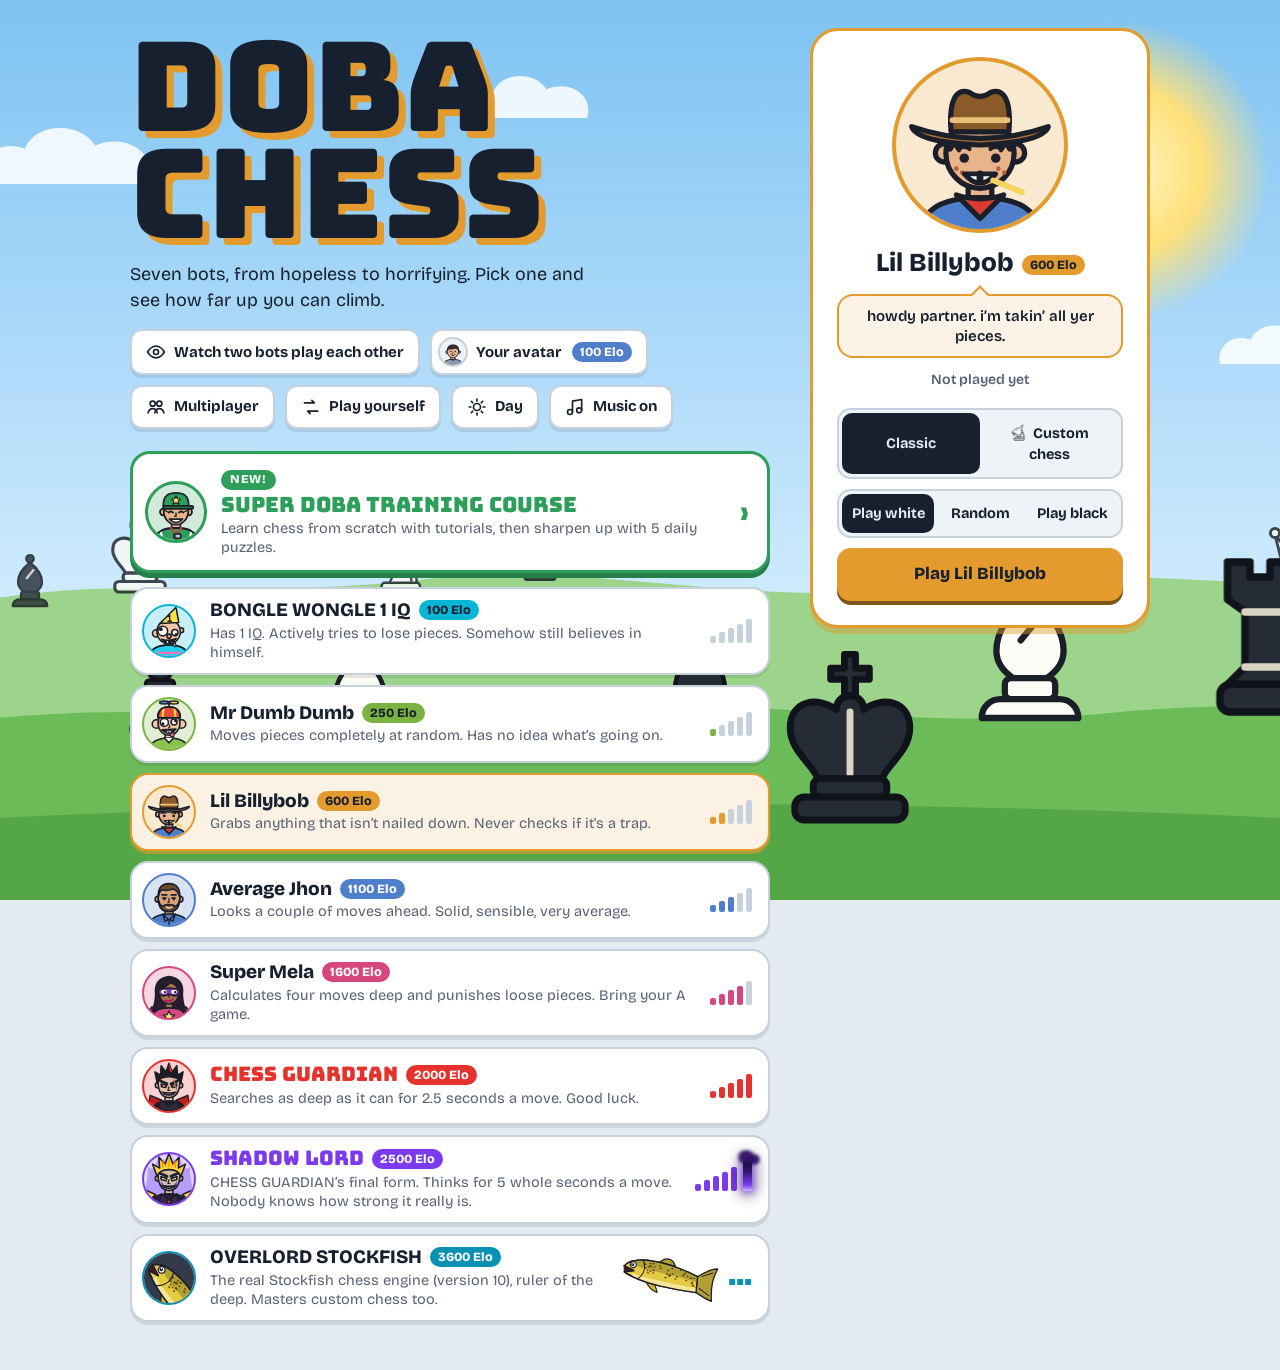
==== commit 6eeaac21: "Doba Chess: custom avatars, opening lessons, multiplayer join timeouts Co-Authored-By: Claude Opus 5" ====
--- a/doba-chess/index.html
+++ b/doba-chess/index.html
@@ -235,6 +235,36 @@
 .watch-open:focus-visible{outline:3px solid var(--accent);outline-offset:2px}
 .watch-open svg{width:20px;height:20px;fill:none;stroke:currentColor;stroke-width:2;stroke-linecap:round;stroke-linejoin:round}
 
+/* ---------- avatar ---------- */
+#me{max-width:1000px;margin:0 auto;padding:12px 16px 48px;--accent:#4F7FCB}
+.me-open{padding:6px 14px 6px 6px}
+.me-mini-elo{margin-left:2px;--accent:#4F7FCB;--on-accent:#fff}
+.me-elo{font-weight:700;color:var(--muted)}
+.me-elo b{color:var(--ink)}
+.me-mini{display:block;width:30px;height:30px;border-radius:50%;overflow:hidden;border:2px solid var(--line);background:var(--surface-2)}
+.me-mini svg{display:block;width:100%;height:100%}
+.me-grid{display:grid;grid-template-columns:280px 1fr;gap:20px;align-items:start}
+.me-preview{position:sticky;top:16px;background:var(--surface);border:3px solid #4F7FCB;border-radius:24px;padding:20px;display:flex;flex-direction:column;align-items:center;gap:10px;box-shadow:0 5px 0 color-mix(in srgb,#4F7FCB 45%,transparent)}
+.me-big{width:190px;height:190px;border-width:4px;--accent:#4F7FCB}
+.me-label{align-self:flex-start;font-weight:800;font-size:14px;color:var(--muted);margin-top:6px}
+.me-input{width:100%;box-sizing:border-box;font:inherit;font-weight:800;font-size:20px;padding:10px 12px;border-radius:12px;border:2px solid var(--line);background:var(--surface-2);color:var(--ink)}
+.me-input:focus{outline:none;border-color:#4F7FCB}
+.me-opts{display:flex;flex-direction:column;gap:12px}
+.me-cat{background:var(--surface);border:2px solid var(--line);border-radius:18px;padding:12px 14px;box-shadow:var(--lift)}
+.me-cat-h{font-weight:800;margin-bottom:8px}
+.me-row{display:flex;flex-wrap:wrap;gap:8px}
+.me-sw{all:unset;cursor:pointer;width:32px;height:32px;border-radius:50%;border:2px solid var(--ink);box-shadow:0 0 0 3px var(--surface)}
+.me-sw.none{background:repeating-conic-gradient(#C6D1DC 0 25%,#FFFFFF 0 50%) 0 0/12px 12px}
+.me-sw[aria-pressed="true"]{box-shadow:0 0 0 3px var(--surface),0 0 0 6px #4F7FCB}
+.me-th{all:unset;cursor:pointer;display:flex;flex-direction:column;align-items:center;gap:3px;width:68px;padding:4px 2px;border-radius:12px;border:2px solid transparent}
+.me-th:hover{background:var(--surface-2)}
+.me-th[aria-pressed="true"]{border-color:#4F7FCB;background:color-mix(in srgb,#4F7FCB 12%,var(--surface))}
+.me-th-ava{display:block;width:50px;height:50px;border-radius:50%;overflow:hidden;background:var(--surface-2);border:2px solid var(--line)}
+.me-th-ava svg{display:block;width:100%;height:100%}
+.me-th-l{font-size:12px;font-weight:700;color:var(--muted);text-align:center;line-height:1.15}
+.me-sw:focus-visible,.me-th:focus-visible{outline:3px solid #4F7FCB;outline-offset:2px}
+@media (max-width:760px){.me-grid{grid-template-columns:1fr}.me-preview{position:static}.me-big{width:140px;height:140px}}
+
 /* ---------- multiplayer ---------- */
 #mp{max-width:860px;margin:0 auto;padding:12px 16px 48px;--accent:#4F7FCB}
 .mp-grid{display:grid;grid-template-columns:1fr 1fr;gap:18px;margin-top:6px}
@@ -267,6 +297,7 @@
 .tr-hero{display:flex;align-items:center;gap:22px;margin:16px 0 22px}
 .tr-coach{width:130px;height:130px;border-width:4px}
 .tr-title{font-family:"Bungee","Arial Black",sans-serif;font-weight:400;font-size:clamp(30px,6vw,46px);line-height:1;margin:0 0 12px;text-shadow:3px 3px 0 #2E9E5B}
+.tr-coachname{font-weight:800;font-size:17px;margin:0 0 8px}
 .tr-say{position:relative;margin:0;background:var(--surface);border:2px solid #2E9E5B;border-radius:16px;padding:10px 14px;font-weight:600;max-width:52ch;box-shadow:var(--lift)}
 .tr-sec{background:var(--surface);border:2px solid var(--line);border-radius:22px;padding:18px;margin-bottom:16px;box-shadow:var(--lift)}
 .tr-head{display:flex;align-items:center;justify-content:space-between;gap:10px;margin-bottom:10px}
@@ -525,7 +556,7 @@
     <section>
       <h1 class="logo">Doba<br>Chess</h1>
       <p class="tagline">Seven bots, from hopeless to horrifying. Pick one and see how far up you can climb.</p>
-      <div class="home-actions"><button type="button" class="watch-open" id="watchOpen"><svg viewBox="0 0 24 24" aria-hidden="true"><path d="M2 12s3.6-7 10-7 10 7 10 7-3.6 7-10 7S2 12 2 12z"/><circle cx="12" cy="12" r="3"/></svg>Watch two bots play each other</button><button type="button" class="watch-open" id="mpOpen"><svg viewBox="0 0 24 24" aria-hidden="true"><circle cx="8" cy="8" r="3"/><circle cx="16" cy="8" r="3"/><path d="M2.5 19c.8-3.2 3-5 5.5-5s4.7 1.8 5.5 5M10.5 19c.8-3.2 3-5 5.5-5s4.7 1.8 5.5 5"/></svg>Multiplayer</button><button type="button" class="watch-open" id="localOpen"><svg viewBox="0 0 24 24" aria-hidden="true"><path d="M4 7h12l-3-3M20 17H8l3 3"/></svg>Play yourself</button><button type="button" class="watch-open sky-btn" id="skyBtnHome"></button><button type="button" class="watch-open" id="musicBtnHome" aria-pressed="true"></button></div>
+      <div class="home-actions"><button type="button" class="watch-open" id="watchOpen"><svg viewBox="0 0 24 24" aria-hidden="true"><path d="M2 12s3.6-7 10-7 10 7 10 7-3.6 7-10 7S2 12 2 12z"/><circle cx="12" cy="12" r="3"/></svg>Watch two bots play each other</button><button type="button" class="watch-open me-open" id="meOpen"><span class="me-mini" id="meMini" aria-hidden="true"></span><span id="meMiniName">Your avatar</span><span class="elo me-mini-elo" id="meMiniElo"></span></button><button type="button" class="watch-open" id="mpOpen"><svg viewBox="0 0 24 24" aria-hidden="true"><circle cx="8" cy="8" r="3"/><circle cx="16" cy="8" r="3"/><path d="M2.5 19c.8-3.2 3-5 5.5-5s4.7 1.8 5.5 5M10.5 19c.8-3.2 3-5 5.5-5s4.7 1.8 5.5 5"/></svg>Multiplayer</button><button type="button" class="watch-open" id="localOpen"><svg viewBox="0 0 24 24" aria-hidden="true"><path d="M4 7h12l-3-3M20 17H8l3 3"/></svg>Play yourself</button><button type="button" class="watch-open sky-btn" id="skyBtnHome"></button><button type="button" class="watch-open" id="musicBtnHome" aria-pressed="true"></button></div>
       <button type="button" class="train-card" id="trainOpen"><span class="ava" id="trainCardAva" aria-hidden="true"></span><span class="tc-body"><span class="tc-kicker">New!</span><span class="tc-title">Super Doba Training Course</span><span class="tc-sub" id="trainCardSub"></span></span><span class="tc-go" aria-hidden="true">›</span></button>
       <ol class="ladder" id="ladder"></ol>
     </section>
@@ -587,6 +618,25 @@
   </div>
 </main>
 
+<main id="me" hidden>
+  <div class="topbar">
+    <button type="button" class="btn" id="meBack">‹ Opponents</button>
+    <span class="logo-wrap"><span class="logo-sm" aria-hidden="true">Doba Chess</span></span>
+    <span class="topbar-spacer"></span>
+  </div>
+  <h2 class="ws-title">Your avatar</h2>
+  <div class="me-grid">
+    <section class="me-preview">
+      <div class="ava me-big" id="meBig" aria-hidden="true"></div>
+      <label class="me-label" for="meName">Username</label>
+      <input class="me-input" id="meName" maxlength="16" autocomplete="off" spellcheck="false" placeholder="You">
+      <div class="me-elo">Your rating: <b class="elo" id="meElo"></b></div>
+      <button type="button" class="btn" id="meRandom">Randomize</button>
+    </section>
+    <section class="me-opts" id="meOpts"></section>
+  </div>
+</main>
+
 <main id="mp" hidden>
   <div class="topbar">
     <button type="button" class="btn" id="mpBack">‹ Opponents</button>
@@ -632,6 +682,7 @@
     <div class="ava tr-coach" id="trCoachAva" aria-hidden="true"></div>
     <div class="tr-hero-body">
       <h2 class="tr-title">Super Doba<br>Training Course</h2>
+      <div class="tr-coachname">Coach Super Doba<span class="elo">1100 Elo</span></div>
       <p class="tr-say" id="trCoachSay" aria-live="polite"></p>
     </div>
   </section>
@@ -641,11 +692,15 @@
     <ol class="tr-lessons" id="trLessons"></ol>
   </section>
   <section class="tr-sec">
-    <div class="tr-head"><h3><span class="tr-step">2</span>Daily puzzles</h3><span class="tr-prog" id="trPzProg"></span></div>
+    <div class="tr-head"><h3><span class="tr-step">2</span>Advanced lessons</h3><span class="tr-prog" id="trAdvProg"></span></div>
+    <div id="trAdv"></div>
+  </section>
+  <section class="tr-sec">
+    <div class="tr-head"><h3><span class="tr-step">3</span>Daily puzzles</h3><span class="tr-prog" id="trPzProg"></span></div>
     <div id="trDaily"></div>
   </section>
   <section class="tr-sec tr-final">
-    <div class="tr-head"><h3><span class="tr-step">3</span>Test your sharpened senses</h3></div>
+    <div class="tr-head"><h3><span class="tr-step">4</span>Test your sharpened senses</h3></div>
     <p class="tr-note">Ready? Put your skills to work against the bots, from BONGLE WONGLE all the way up to OVERLORD STOCKFISH.</p>
     <button type="button" class="play" id="trBots">Play the bots</button>
   </section>
@@ -1212,6 +1267,145 @@
      win:["Hook, line and checkmate.","Another one for the aquarium."],lose:["Glub… you actually beat me?! Unbe-reef-able."],draw:["A draw. Let’s call it a tide."]}}
 ];
 const YOU_AV='<svg viewBox="0 0 64 64" stroke="#1B1F2A" stroke-width="2" stroke-linejoin="round" stroke-linecap="round"><rect x="27" y="40" width="10" height="12" fill="#E0B08A"/><path d="M8 68C8 55 18 50 32 50C46 50 56 55 56 68Z" fill="#8E9BAE"/><path d="M26 50Q32 55 38 50" fill="none"/><circle cx="18" cy="31" r="3.6" fill="#E0B08A"/><circle cx="46" cy="31" r="3.6" fill="#E0B08A"/><ellipse cx="32" cy="30" rx="14" ry="15.5" fill="#E0B08A"/><path d="M18 28Q16 12 32 12Q48 12 46 28Q44 19 36 19Q34 23 26 22Q20 22 18 28Z" fill="#3A2E2A"/><circle cx="26.5" cy="31" r="1.8" fill="#1B1F2A" stroke="none"/><circle cx="37.5" cy="31" r="1.8" fill="#1B1F2A" stroke="none"/><path d="M27 38.5Q32 42.5 37 38.5" fill="none"/></svg>';
+// ---------- custom avatar ----------
+const AVO={
+  skin:["#FFF1E0","#FCE3C8","#F2C9A0","#E8B48A","#D9A27A","#B97E56","#A8714F","#8D5A3B","#5E3B26","#4A2C1D","#9AD27A","#8EC5FF","#C9A0DC","#F4A6A6"],
+  head:["round","oval","square","long","wide","chubby","narrow","pointy"],
+  eyes:["dots","big","happy","wink","sleepy","angry"],
+  mouth:["smile","grin","open","smirk","tongue","flat"],
+  hair:["none","short","side","spiky","curly","long","bun","mohawk","buzz","afro","pigtails","ponytail","bob","fringe","longfringe","slicked","flattop"],
+  hairColor:["#1F1A17","#3A2E2A","#6B4A2F","#E8C46A","#D9752E","#B22222","#A8ADB5","#F2F2F2","#F48FB1","#4F7FCB","#00BCD4","#4CAF50","#8E5BD9","#FF9800"],
+  beard:["none","stubble","mustache","goatee","full","chinstrap","soulpatch","handlebar","longbeard","sideburns"],
+  hat:["none","cap","beanie","tophat","cowboy","crown","party","wizard","beret","headband","viking","pirate","chef","halo","propeller"],
+  hatColor:["#E5322D","#4F7FCB","#2E9E5B","#F2C94C","#16202E","#8E5BD9","#E39B2E","#F48FB1","#FFFFFF","#00BCD4","#6B4A2F"],
+  acc:["none","glasses","sunglasses","eyepatch","earrings","headphones","bowtie","monocle","freckles","blush","scar","chain","mask"],
+  shirt:["tee","hoodie","polo","suit","stripes","tank","jersey","overalls","labcoat","hero"],
+  shirtColor:["#8E9BAE","#E5322D","#4F7FCB","#2E9E5B","#F2C94C","#16202E","#8E5BD9","#E39B2E","#F48FB1","#FFFFFF","#00BCD4","#6B4A2F","#A8ADB5"],
+  bg:["none","#F8C6C4","#F7E3C4","#FBF0CD","#C4E4D1","#B8ECF3","#CEDBF0","#DFD1F4","#FCE0E9","#D6CCC5","#DFE3E8"],
+  eloColor:["#4F7FCB","#E5322D","#E39B2E","#F2C94C","#2E9E5B","#00BCD4","#8E5BD9","#F48FB1","#6B4A2F","#8E9BAE","#16202E"]
+};
+const AVO_LABEL={
+  head:{round:"Round",oval:"Oval",square:"Square",long:"Long",wide:"Wide",chubby:"Chubby",narrow:"Narrow",pointy:"Pointy chin"},
+  eyes:{dots:"Classic",big:"Big",happy:"Happy",wink:"Wink",sleepy:"Sleepy",angry:"Fierce"},
+  mouth:{smile:"Smile",grin:"Grin",open:"Surprised",smirk:"Smirk",tongue:"Tongue out",flat:"Serious"},
+  hair:{none:"Bald",short:"Short",side:"Side part",spiky:"Spiky",curly:"Curly",long:"Long",bun:"Bun",mohawk:"Mohawk",buzz:"Buzz cut",afro:"Afro",pigtails:"Pigtails",ponytail:"Ponytail",bob:"Bob",fringe:"Fringe",longfringe:"Super long fringe",slicked:"Slicked back",flattop:"Flat top"},
+  beard:{none:"None",stubble:"Stubble",mustache:"Mustache",goatee:"Goatee",full:"Full beard",chinstrap:"Chin strap",soulpatch:"Soul patch",handlebar:"Handlebar",longbeard:"Long beard",sideburns:"Sideburns"},
+  hat:{none:"None",cap:"Cap",beanie:"Beanie",tophat:"Top hat",cowboy:"Cowboy",crown:"Crown",party:"Party hat",wizard:"Wizard",beret:"Beret",headband:"Headband",viking:"Viking",pirate:"Pirate",chef:"Chef",halo:"Halo",propeller:"Propeller"},
+  acc:{none:"None",glasses:"Glasses",sunglasses:"Shades",eyepatch:"Eye patch",earrings:"Earrings",headphones:"Headphones",bowtie:"Bow tie",monocle:"Monocle",freckles:"Freckles",blush:"Rosy cheeks",scar:"Scar",chain:"Gold chain",mask:"Face mask"},
+  shirt:{tee:"T-shirt",hoodie:"Hoodie",polo:"Polo",suit:"Suit",stripes:"Stripes",tank:"Tank top",jersey:"Jersey",overalls:"Overalls",labcoat:"Lab coat",hero:"Superhero"}
+};
+const ME_DEFAULT={name:"You",skin:"#E8B48A",head:"round",eyes:"dots",mouth:"smile",hair:"short",hairColor:"#3A2E2A",beard:"none",hat:"none",hatColor:"#E5322D",acc:"none",shirt:"tee",shirtColor:"#8E9BAE",bg:"none",eloColor:"#4F7FCB"};
+function shade(hex,amt){const n=parseInt(hex.slice(1),16);let r=(n>>16)+amt,g=((n>>8)&255)+amt,b=(n&255)+amt;r=Math.max(0,Math.min(255,r));g=Math.max(0,Math.min(255,g));b=Math.max(0,Math.min(255,b));return "#"+((1<<24)|(r<<16)|(g<<8)|b).toString(16).slice(1);}
+function avatarSVG(o){
+  o=Object.assign({},ME_DEFAULT,o||{});
+  const S=o.skin,H=o.hairColor,C=o.shirtColor,HC=o.hatColor,D="#1B1F2A",W="#FFFFFF";
+  const shapes={round:{rx:14,ry:15.5},oval:{rx:12.6,ry:16.6},square:{rx:14.5,ry:15.5,sq:true},long:{rx:12,ry:18},wide:{rx:16,ry:14},chubby:{rx:16.5,ry:15.2},narrow:{rx:11,ry:16.6},pointy:{rx:14,ry:16,pt:true}};
+  const sh=shapes[o.head]||shapes.round,cx=32,cy=31,rx=sh.rx,ry=sh.ry,top=cy-ry,L=cx-rx,R=cx+rx,bot=cy+ry;
+  const P=(d,f,extra)=>'<path d="'+d+'" fill="'+(f||"none")+'"'+(extra||"")+'/>';
+  let s='<svg viewBox="0 0 64 64" stroke="'+D+'" stroke-width="2" stroke-linejoin="round" stroke-linecap="round" aria-hidden="true">';
+  if(o.bg!=="none")s+='<rect width="64" height="64" fill="'+o.bg+'" stroke="none"/>';
+  // behind-head layers
+  if(o.shirt==="hero")s+=P('M10 52Q2 60 3 68H61Q62 60 54 52Z',shade(C,-45));
+  if(o.hair==="long")s+=P('M'+(L-2)+' '+(cy-2)+'Q'+(L-4)+' '+(cy+18)+' '+(L+1)+' '+(cy+24)+'H'+(R-1)+'Q'+(R+4)+' '+(cy+18)+' '+(R+2)+' '+(cy-2)+'Z',H);
+  if(o.hair==="bob")s+=P('M'+(L-3)+' '+(cy-2)+'Q'+(L-4)+' '+(cy+12)+' '+(L+2)+' '+(cy+13)+'H'+(R-2)+'Q'+(R+4)+' '+(cy+12)+' '+(R+3)+' '+(cy-2)+'Z',H);
+  if(o.hair==="afro")s+='<circle cx="'+cx+'" cy="'+(cy-6)+'" r="'+(rx+8)+'" fill="'+H+'"/>';
+  if(o.hair==="bun")s+='<circle cx="'+cx+'" cy="'+(top-3)+'" r="6.5" fill="'+H+'"/>';
+  if(o.hair==="pigtails")s+='<circle cx="'+(L-4)+'" cy="'+(top+7)+'" r="6" fill="'+H+'"/><circle cx="'+(R+4)+'" cy="'+(top+7)+'" r="6" fill="'+H+'"/>';
+  if(o.hair==="ponytail")s+=P('M'+(R-2)+' '+(top+6)+'Q'+(R+12)+' '+(top+6)+' '+(R+8)+' '+(cy+16)+'Q'+(R+4)+' '+(cy+6)+' '+(R-3)+' '+(top+12)+'Z',H);
+  if(o.hat==="halo")s+='<ellipse cx="'+cx+'" cy="'+(top-6)+'" rx="11" ry="3.2" fill="none" stroke="#F2C94C" stroke-width="3.2"/>';
+  // neck + shirt
+  s+='<rect x="27" y="'+(cy+9)+'" width="10" height="'+(52-cy-9+2)+'" fill="'+S+'"/>';
+  if(o.shirt==="hoodie")s+=P('M14 54Q16 45 24 47L32 53 40 47Q48 45 50 54Z',shade(C,-30));
+  if(o.shirt==="tank"){s+=P('M7 68C7 57 13 52 22 51L25 54Q32 58 39 54L42 51C51 52 57 57 57 68Z',S);s+=P('M18 68C18 60 20 55 24 52.5Q32 58 40 52.5C44 55 46 60 46 68Z',C);}
+  else s+=P('M7 68C7 55 17 50 32 50C47 50 57 55 57 68Z',C);
+  if(o.shirt==="stripes")s+=P('M8.5 59H55.5M7.5 64.5H56.5',null,' stroke="'+(C==="#FFFFFF"?"#E5322D":W)+'" stroke-width="3"')+P('M7 68C7 55 17 50 32 50C47 50 57 55 57 68Z');
+  if(o.shirt==="tee"||o.shirt==="stripes"||o.shirt==="jersey")s+=P('M26 50.5Q32 55 38 50.5');
+  if(o.shirt==="jersey")s+=P('M28.5 57H35L31 66',null,' stroke="'+(C==="#FFFFFF"?D:W)+'" stroke-width="2.4"')+P('M13 54V68M51 54V68',null,' stroke="'+(C==="#FFFFFF"?"#E5322D":W)+'" stroke-width="2.2"');
+  if(o.shirt==="hoodie")s+=P('M28.5 52V60M35.5 52V60',null,' stroke-width="1.6"')+'<circle cx="28.5" cy="60.5" r="1" fill="'+D+'"/><circle cx="35.5" cy="60.5" r="1" fill="'+D+'"/>';
+  if(o.shirt==="polo")s+=P('M24 50L31 57L27 59ZM40 50L33 57L37 59Z',shade(C,25))+P('M32 57V64',null,' stroke-width="1.6"')+'<circle cx="32" cy="60" r=".9" fill="'+D+'"/>';
+  if(o.shirt==="suit")s+=P('M25 50.5L32 61 39 50.5Z',W)+P('M30.5 54H33.5L34.5 62 32 65 29.5 62Z','#E5322D',' stroke-width="1.4"')+P('M25 50.5 32 61 27 68M39 50.5 32 61 37 68');
+  if(o.shirt==="overalls")s+=P('M22 58H42V68H22Z','#3E5F8A')+P('M24 58L22 51M40 58L42 51',null,' stroke="#3E5F8A" stroke-width="3"')+'<circle cx="24" cy="59.5" r="1.3" fill="#F2C94C"/><circle cx="40" cy="59.5" r="1.3" fill="#F2C94C"/>';
+  if(o.shirt==="labcoat")s+=P('M7 68C7 55 17 50 26 50.5L32 66 38 50.5C47 50 57 55 57 68Z',W)+P('M26 50.5 30 60 26 62M38 50.5 34 60 38 62')+'<rect x="41" y="58" width="6" height="5" rx="1" fill="none" stroke-width="1.4"/>';
+  if(o.shirt==="hero")s+=P('M32 55L34.2 59.6 39.2 60.2 35.5 63.6 36.5 68 32 65.6 27.5 68 28.5 63.6 24.8 60.2 29.8 59.6Z','#F2C94C',' stroke-width="1.6"');
+  if(o.acc==="chain")s+=P('M24 51Q32 61 40 51',null,' stroke="#F2C94C" stroke-width="2.4"')+'<circle cx="32" cy="57.5" r="2.4" fill="#F2C94C" stroke-width="1.2"/>';
+  if(o.acc==="bowtie")s+=P('M32 53.5L26 50.5V57.5ZM32 53.5L38 50.5V57.5Z','#E5322D',' stroke-width="1.6"')+'<circle cx="32" cy="53.5" r="1.6" fill="#B71C1C"/>';
+  // ears
+  const ex=sh.sq?15:rx+.5;
+  s+='<circle cx="'+(cx-ex)+'" cy="'+(cy+1)+'" r="3.7" fill="'+S+'"/><circle cx="'+(cx+ex)+'" cy="'+(cy+1)+'" r="3.7" fill="'+S+'"/>';
+  if(o.acc==="earrings")s+='<circle cx="'+(cx-ex)+'" cy="'+(cy+6)+'" r="1.6" fill="#F2C94C" stroke-width="1.2"/><circle cx="'+(cx+ex)+'" cy="'+(cy+6)+'" r="1.6" fill="#F2C94C" stroke-width="1.2"/>';
+  // head
+  if(sh.sq)s+='<rect x="'+(cx-14.5)+'" y="'+top+'" width="29" height="'+(ry*2)+'" rx="8" fill="'+S+'"/>';
+  else if(sh.pt)s+=P('M'+L+' '+(cy-2)+'Q'+L+' '+top+' '+cx+' '+top+'Q'+R+' '+top+' '+R+' '+(cy-2)+'Q'+(R-1)+' '+(bot-5)+' '+cx+' '+(bot+1)+'Q'+(L+1)+' '+(bot-5)+' '+L+' '+(cy-2)+'Z',S);
+  else s+='<ellipse cx="'+cx+'" cy="'+cy+'" rx="'+rx+'" ry="'+ry+'" fill="'+S+'"/>';
+  if(o.beard==="sideburns")s+='<rect x="'+(L+.5)+'" y="'+(cy-6)+'" width="3.6" height="11" rx="1.5" fill="'+H+'"/><rect x="'+(R-4.1)+'" y="'+(cy-6)+'" width="3.6" height="11" rx="1.5" fill="'+H+'"/>';
+  // beards (lower face)
+  const my=cy+8.5;
+  if(o.beard==="full"||o.beard==="longbeard"){const ext=o.beard==="longbeard"?11:1;s+=P('M'+(L+1)+' '+(cy+1)+'Q'+(L+2)+' '+(bot+ext)+' '+cx+' '+(bot+ext)+'Q'+(R-2)+' '+(bot+ext)+' '+(R-1)+' '+(cy+1)+'Q'+(R-3)+' '+(cy+8)+' '+(cx+8)+' '+(cy+9)+'Q'+(cx+4)+' '+(cy+6)+' '+cx+' '+(cy+7)+'Q'+(cx-4)+' '+(cy+6)+' '+(cx-8)+' '+(cy+9)+'Q'+(L+3)+' '+(cy+8)+' '+(L+1)+' '+(cy+1)+'Z',H);}
+  if(o.beard==="chinstrap")s+=P('M'+(L+1)+' '+(cy+1)+'Q'+(L+2)+' '+(bot+1)+' '+cx+' '+(bot+1)+'Q'+(R-2)+' '+(bot+1)+' '+(R-1)+' '+(cy+1)+'Q'+(R-3)+' '+(bot-3)+' '+cx+' '+(bot-2.5)+'Q'+(L+3)+' '+(bot-3)+' '+(L+1)+' '+(cy+1)+'Z',H);
+  if(o.beard==="goatee")s+=P('M'+(cx-4)+' '+(my+2.5)+'Q'+cx+' '+(bot+2)+' '+(cx+4)+' '+(my+2.5)+'Q'+cx+' '+(my+4.5)+' '+(cx-4)+' '+(my+2.5)+'Z',H);
+  if(o.beard==="soulpatch")s+=P('M'+(cx-1.6)+' '+(my+2.6)+'H'+(cx+1.6)+'L'+cx+' '+(my+6)+'Z',H,' stroke-width="1.2"');
+  if(o.beard==="stubble"){for(const [dx,dy] of [[-8,4],[-5,6],[-2,7.5],[2,7.5],[5,6],[8,4],[-6.5,8.5],[0,10],[6.5,8.5],[-3,11],[3,11]])s+='<circle cx="'+(cx+dx)+'" cy="'+(my+dy-2)+'" r=".7" fill="'+shade(H,10)+'" stroke="none"/>';}
+  // cheeks
+  if(o.acc==="blush")s+='<ellipse cx="'+(cx-8.5)+'" cy="'+(cy+5)+'" rx="2.8" ry="1.7" fill="#F48FB1" stroke="none" opacity=".75"/><ellipse cx="'+(cx+8.5)+'" cy="'+(cy+5)+'" rx="2.8" ry="1.7" fill="#F48FB1" stroke="none" opacity=".75"/>';
+  if(o.acc==="freckles"){for(const [dx,dy] of [[-9,3.5],[-7,5],[-10,5.5],[9,3.5],[7,5],[10,5.5]])s+='<circle cx="'+(cx+dx)+'" cy="'+(cy+dy)+'" r=".75" fill="#9A5B34" stroke="none"/>';}
+  // eyes
+  const ey=cy,el=cx-5.5,er=cx+5.5;
+  if(o.eyes==="big")s+='<circle cx="'+el+'" cy="'+ey+'" r="3.4" fill="'+W+'" stroke-width="1.5"/><circle cx="'+er+'" cy="'+ey+'" r="3.4" fill="'+W+'" stroke-width="1.5"/><circle cx="'+el+'" cy="'+(ey+.4)+'" r="1.7" fill="'+D+'" stroke="none"/><circle cx="'+er+'" cy="'+(ey+.4)+'" r="1.7" fill="'+D+'" stroke="none"/>';
+  else if(o.eyes==="happy")s+=P('M'+(el-2.5)+' '+(ey+1)+'Q'+el+' '+(ey-2.5)+' '+(el+2.5)+' '+(ey+1)+'M'+(er-2.5)+' '+(ey+1)+'Q'+er+' '+(ey-2.5)+' '+(er+2.5)+' '+(ey+1),null,' stroke-width="2"');
+  else if(o.eyes==="wink")s+='<circle cx="'+el+'" cy="'+ey+'" r="1.8" fill="'+D+'" stroke="none"/>'+P('M'+(er-2.5)+' '+ey+'Q'+er+' '+(ey+2)+' '+(er+2.5)+' '+ey,null,' stroke-width="2"');
+  else if(o.eyes==="sleepy")s+=P('M'+(el-2.4)+' '+ey+'H'+(el+2.4)+'M'+(er-2.4)+' '+ey+'H'+(er+2.4),null,' stroke-width="2"')+'<path d="M'+(el-1.6)+' '+ey+'Q'+el+' '+(ey+2)+' '+(el+1.6)+' '+ey+'ZM'+(er-1.6)+' '+ey+'Q'+er+' '+(ey+2)+' '+(er+1.6)+' '+ey+'Z" fill="'+D+'" stroke="none"/>';
+  else s+='<circle cx="'+el+'" cy="'+ey+'" r="1.8" fill="'+D+'" stroke="none"/><circle cx="'+er+'" cy="'+ey+'" r="1.8" fill="'+D+'" stroke="none"/>';
+  if(o.eyes==="angry")s+=P('M'+(el-3)+' '+(ey-4.5)+'L'+(el+2.5)+' '+(ey-2.5)+'M'+(er+3)+' '+(ey-4.5)+'L'+(er-2.5)+' '+(ey-2.5),null,' stroke-width="2.4"');
+  // nose
+  s+=P('M'+cx+' '+(cy+1.5)+'V'+(cy+5)+'H'+(cx-1.5),null,' stroke-width="1.5"');
+  // mouth
+  if(o.acc!=="mask"){
+    if(o.mouth==="grin")s+=P('M'+(cx-5.5)+' '+(my-1)+'Q'+cx+' '+(my+5)+' '+(cx+5.5)+' '+(my-1)+'Z',W)+P('M'+(cx-5)+' '+(my+.6)+'H'+(cx+5),null,' stroke-width="1.1"');
+    else if(o.mouth==="open")s+='<ellipse cx="'+cx+'" cy="'+(my+.8)+'" rx="2.4" ry="3" fill="#5A1E2A"/>';
+    else if(o.mouth==="smirk")s+=P('M'+(cx-4)+' '+(my+.6)+'Q'+(cx+1)+' '+(my+1.8)+' '+(cx+5)+' '+(my-1.6));
+    else if(o.mouth==="flat")s+=P('M'+(cx-4)+' '+(my+.6)+'H'+(cx+4));
+    else if(o.mouth==="tongue")s+=P('M'+(cx-5)+' '+(my-.5)+'Q'+cx+' '+(my+3.5)+' '+(cx+5)+' '+(my-.5))+P('M'+(cx-1)+' '+(my+1.5)+'Q'+(cx+.5)+' '+(my+6)+' '+(cx+3)+' '+(my+4)+'Q'+(cx+3.5)+' '+(my+2)+' '+(cx+2.6)+' '+(my+1)+'Z','#F06B8A',' stroke-width="1.4"');
+    else s+=P('M'+(cx-5)+' '+(my-.5)+'Q'+cx+' '+(my+3.5)+' '+(cx+5)+' '+(my-.5));
+  }
+  if(o.beard==="mustache"||o.beard==="full"||o.beard==="longbeard")s+=P('M'+cx+' '+(cy+6)+'Q'+(cx-4)+' '+(cy+4.5)+' '+(cx-7)+' '+(cy+8)+'Q'+(cx-3)+' '+(cy+9)+' '+cx+' '+(cy+7.5)+'Q'+(cx+3)+' '+(cy+9)+' '+(cx+7)+' '+(cy+8)+'Q'+(cx+4)+' '+(cy+4.5)+' '+cx+' '+(cy+6)+'Z',H);
+  if(o.beard==="handlebar")s+=P('M'+cx+' '+(cy+6)+'Q'+(cx-5)+' '+(cy+5)+' '+(cx-7)+' '+(cy+7.5)+'Q'+(cx-9.5)+' '+(cy+6.5)+' '+(cx-9)+' '+(cy+3.5)+'Q'+(cx-8)+' '+(cy+8.8)+' '+cx+' '+(cy+7.6)+'Q'+(cx+8)+' '+(cy+8.8)+' '+(cx+9)+' '+(cy+3.5)+'Q'+(cx+9.5)+' '+(cy+6.5)+' '+(cx+7)+' '+(cy+7.5)+'Q'+(cx+5)+' '+(cy+5)+' '+cx+' '+(cy+6)+'Z',H,' stroke-width="1.6"');
+  if(o.acc==="mask")s+=P('M'+(L+1.5)+' '+(cy+3)+'Q'+cx+' '+(cy+1)+' '+(R-1.5)+' '+(cy+3)+'Q'+(R-3)+' '+(bot-1)+' '+cx+' '+(bot-.5)+'Q'+(L+3)+' '+(bot-1)+' '+(L+1.5)+' '+(cy+3)+'Z','#BFE4F4')+P('M'+(cx-6)+' '+(cy+6.5)+'H'+(cx+6)+'M'+(cx-6)+' '+(cy+9.5)+'H'+(cx+6),null,' stroke-width="1" opacity=".5"');
+  if(o.acc==="scar")s+=P('M'+(er-1)+' '+(ey-6)+'L'+(er+2.5)+' '+(ey+5)+'M'+(er-.8)+' '+(ey-3)+'L'+(er+2)+' '+(ey-4)+'M'+(er)+' '+(ey+0)+'L'+(er+2.8)+' '+(ey-1)+'M'+(er+.8)+' '+(ey+3)+'L'+(er+3.4)+' '+(ey+2),null,' stroke="#B5655A" stroke-width="1.5"');
+  // front hair
+  if(o.hair==="short")s+=P('M'+(L+.5)+' '+(cy-3)+'Q'+(L-1)+' '+(top-1)+' '+cx+' '+(top-1)+'Q'+(R+1)+' '+(top-1)+' '+(R-.5)+' '+(cy-3)+'Q'+(R-3)+' '+(top+7)+' '+(cx+4)+' '+(top+7)+'Q'+(cx-2)+' '+(top+10)+' '+(cx-7)+' '+(top+9)+'Q'+(L+2)+' '+(top+9)+' '+(L+.5)+' '+(cy-3)+'Z',H);
+  if(o.hair==="side")s+=P('M'+(L+.5)+' '+(cy-2)+'Q'+(L-1)+' '+(top-1)+' '+cx+' '+(top-1)+'Q'+(R+1)+' '+(top-1)+' '+(R-.5)+' '+(cy-2)+'Q'+(R-2)+' '+(top+8)+' '+(cx-3)+' '+(top+8)+'L'+(cx-5)+' '+(top+4)+'Q'+(L+3)+' '+(top+7)+' '+(L+.5)+' '+(cy-2)+'Z',H);
+  if(o.hair==="buzz")s+=P('M'+(L+1)+' '+(cy-4)+'Q'+(L+1)+' '+top+' '+cx+' '+top+'Q'+(R-1)+' '+top+' '+(R-1)+' '+(cy-4)+'Q'+cx+' '+(top+4)+' '+(L+1)+' '+(cy-4)+'Z',H,' opacity=".85"');
+  if(o.hair==="spiky"){let p='M'+(L+1)+' '+(cy-3);const n=6;for(let i=0;i<=n;i++){const x=L+1+(R-L-2)*i/n;p+='L'+(x-(R-L)/(2*n))+' '+(top+3)+'L'+x+' '+(top-6-(i%2)*2);}p+='L'+(R-1)+' '+(cy-3)+'Q'+cx+' '+(top+6)+' '+(L+1)+' '+(cy-3)+'Z';s+=P(p,H);}
+  if(o.hair==="curly"){for(const [dx,dy] of [[-13,-2],[-11,-8],[-6,-12],[0,-13.5],[6,-12],[11,-8],[13,-2]])s+='<circle cx="'+(cx+dx*rx/14)+'" cy="'+(cy+dy*ry/15.5-3)+'" r="5.2" fill="'+H+'"/>';}
+  if(o.hair==="long"||o.hair==="bob")s+=P('M'+L+' '+(cy+2)+'Q'+(L-1)+' '+(top-1)+' '+cx+' '+(top-1)+'Q'+(R+1)+' '+(top-1)+' '+R+' '+(cy+2)+'Q'+(R-3)+' '+(top+6)+' '+(cx+2)+' '+(top+5)+'Q'+(cx-6)+' '+(top+9)+' '+L+' '+(cy+2)+'Z',H);
+  if(o.hair==="bun"||o.hair==="pigtails"||o.hair==="ponytail"||o.hair==="afro")s+=P('M'+(L+.5)+' '+(cy-3)+'Q'+(L-1)+' '+(top-1)+' '+cx+' '+(top-1)+'Q'+(R+1)+' '+(top-1)+' '+(R-.5)+' '+(cy-3)+'Q'+cx+' '+(top+6)+' '+(L+.5)+' '+(cy-3)+'Z',H);
+  if(o.hair==="mohawk")s+=P('M'+(cx-3.5)+' '+(top+4)+'L'+(cx-4)+' '+(top-4)+'L'+(cx-1.5)+' '+(top-1)+'L'+cx+' '+(top-8)+'L'+(cx+1.5)+' '+(top-1)+'L'+(cx+4)+' '+(top-4)+'L'+(cx+3.5)+' '+(top+4)+'Z',H);
+  if(o.hair==="fringe")s+=P('M'+(L+.5)+' '+(cy-1)+'Q'+(L-1)+' '+(top-1)+' '+cx+' '+(top-1)+'Q'+(R+1)+' '+(top-1)+' '+(R-.5)+' '+(cy-3)+'Q'+(R-4)+' '+(top+5)+' '+(cx+3)+' '+(top+7)+'Q'+(cx-3)+' '+(top+12)+' '+(cx-5)+' '+(cy+1)+'Q'+(L+3)+' '+(cy-2)+' '+(L+.5)+' '+(cy-1)+'Z',H);
+  if(o.hair==="longfringe")s+=P('M'+(R-.5)+' '+(cy-3)+'Q'+(R+1)+' '+(top-1)+' '+cx+' '+(top-1)+'Q'+(L-1)+' '+(top-1)+' '+(L+.5)+' '+(cy-1)+'L'+(L+1.2)+' '+(cy+6.5)+'Q'+(cx-7)+' '+(cy+8.8)+' '+(cx-1.5)+' '+(cy+6)+'Q'+(cx-1)+' '+(cy+2)+' '+(cx-.5)+' '+(cy-1)+'Q'+cx+' '+(top+8)+' '+(cx+3)+' '+(top+7)+'Q'+(R-4)+' '+(top+5)+' '+(R-.5)+' '+(cy-3)+'Z',H);
+  if(o.hair==="slicked")s+=P('M'+(L+.5)+' '+(cy-4)+'Q'+(L-1)+' '+(top-1)+' '+cx+' '+(top-1)+'Q'+(R+1)+' '+(top-1)+' '+(R-.5)+' '+(cy-4)+'Q'+cx+' '+(top+4)+' '+(L+.5)+' '+(cy-4)+'Z',H)+P('M'+(cx-6)+' '+(top+2)+'Q'+cx+' '+(top-.5)+' '+(cx+6)+' '+(top+2),null,' stroke="'+shade(H,60)+'" stroke-width="1.2"');
+  if(o.hair==="flattop")s+=P('M'+(L+1)+' '+(cy-3)+'V'+(top-5)+'H'+(R-1)+'V'+(cy-3)+'Q'+cx+' '+(top+5)+' '+(L+1)+' '+(cy-3)+'Z',H);
+  // eye accessories
+  if(o.acc==="glasses")s+='<circle cx="'+el+'" cy="'+ey+'" r="3.8" fill="rgba(255,255,255,.25)"/><circle cx="'+er+'" cy="'+ey+'" r="3.8" fill="rgba(255,255,255,.25)"/>'+P('M'+(cx-1.7)+' '+ey+'H'+(cx+1.7)+'M'+(cx-9.3)+' '+ey+'L'+(L+.5)+' '+(ey-1.5)+'M'+(cx+9.3)+' '+ey+'L'+(R-.5)+' '+(ey-1.5));
+  if(o.acc==="sunglasses")s+=P('M'+(cx-10)+' '+(ey-2.5)+'H'+(cx-1.5)+'V'+(ey+.5)+'Q'+(cx-1.5)+' '+(ey+3.5)+' '+(cx-5.5)+' '+(ey+3.5)+'Q'+(cx-10)+' '+(ey+3.5)+' '+(cx-10)+' '+(ey+.5)+'ZM'+(cx+1.5)+' '+(ey-2.5)+'H'+(cx+10)+'V'+(ey+.5)+'Q'+(cx+10)+' '+(ey+3.5)+' '+(cx+5.5)+' '+(ey+3.5)+'Q'+(cx+1.5)+' '+(ey+3.5)+' '+(cx+1.5)+' '+(ey+.5)+'Z',D)+P('M'+(cx-1.5)+' '+(ey-1.5)+'H'+(cx+1.5));
+  if(o.acc==="eyepatch")s+=P('M'+(L+1)+' '+(ey-6)+'L'+(R-1)+' '+(ey+3),null,' stroke-width="1.6"')+'<ellipse cx="'+el+'" cy="'+(ey+.5)+'" rx="3.8" ry="3.2" fill="'+D+'"/>';
+  if(o.acc==="monocle")s+='<circle cx="'+er+'" cy="'+ey+'" r="3.9" fill="rgba(255,255,255,.25)" stroke="#C9A227" stroke-width="1.8"/>'+P('M'+(er+2.5)+' '+(ey+3)+'Q'+(er+4)+' '+(ey+12)+' '+(er+1)+' '+(ey+20),null,' stroke="#C9A227" stroke-width="1"');
+  // hats
+  if(o.hat==="cap")s+=P('M'+(L-.5)+' '+(top+8)+'Q'+(L-1)+' '+(top-3)+' '+cx+' '+(top-3)+'Q'+(R+1)+' '+(top-3)+' '+(R+.5)+' '+(top+8)+'Z',HC)+P('M'+(L-.5)+' '+(top+8)+'H'+(R+9)+'Q'+(R+11)+' '+(top+11)+' '+(R+7)+' '+(top+11)+'H'+(L-.5)+'Z',shade(HC,-35));
+  if(o.hat==="propeller")s+=P('M'+(L-.5)+' '+(top+8)+'Q'+(L-1)+' '+(top-3)+' '+cx+' '+(top-3)+'Q'+(R+1)+' '+(top-3)+' '+(R+.5)+' '+(top+8)+'Z',HC)+P('M'+(cx-5)+' '+(top-2)+'Q'+(cx-5)+' '+(top+6)+' '+(cx-5)+' '+(top+8)+'M'+(cx+5)+' '+(top-2)+'Q'+(cx+5)+' '+(top+6)+' '+(cx+5)+' '+(top+8),null,' stroke="#F2C94C" stroke-width="2.6"')+P('M'+cx+' '+(top-3)+'V'+(top-8))+'<ellipse cx="'+(cx-6)+'" cy="'+(top-8.5)+'" rx="6" ry="1.9" fill="#4F7FCB"/><ellipse cx="'+(cx+6)+'" cy="'+(top-8.5)+'" rx="6" ry="1.9" fill="#F2C94C"/><circle cx="'+cx+'" cy="'+(top-8.4)+'" r="1.6" fill="#E5322D"/>';
+  if(o.hat==="beanie")s+=P('M'+(L-1)+' '+(top+9)+'Q'+(L-1)+' '+(top-5)+' '+cx+' '+(top-5)+'Q'+(R+1)+' '+(top-5)+' '+(R+1)+' '+(top+9)+'Z',HC)+'<rect x="'+(L-2)+'" y="'+(top+6)+'" width="'+(R-L+4)+'" height="5" rx="2" fill="'+shade(HC,-30)+'"/><circle cx="'+cx+'" cy="'+(top-6)+'" r="3" fill="'+W+'"/>';
+  if(o.hat==="tophat")s+='<rect x="'+(cx-9)+'" y="'+(top-15)+'" width="18" height="17" rx="1.5" fill="'+D+'"/><rect x="'+(cx-9)+'" y="'+(top-2)+'" width="18" height="3.5" fill="'+HC+'" stroke="none"/>'+P('M'+(L-3)+' '+(top+3)+'H'+(R+3),null,' stroke-width="3.2"');
+  if(o.hat==="cowboy")s+=P('M'+(cx-10)+' '+(top+5)+'C'+(cx-11)+' '+(top-9)+' '+(cx-7)+' '+(top-11)+' '+(cx-3)+' '+(top-9)+'Q'+cx+' '+(top-6)+' '+(cx+3)+' '+(top-9)+'C'+(cx+7)+' '+(top-11)+' '+(cx+11)+' '+(top-9)+' '+(cx+10)+' '+(top+5)+'Z',HC)+P('M'+(L-8)+' '+(top+3)+'Q'+cx+' '+(top+12)+' '+(R+8)+' '+(top+3)+'Q'+(R+6)+' '+(top+9)+' '+cx+' '+(top+10)+'Q'+(L-6)+' '+(top+9)+' '+(L-8)+' '+(top+3)+'Z',shade(HC,-30));
+  if(o.hat==="crown")s+=P('M'+(cx-10)+' '+(top+4)+'L'+(cx-11)+' '+(top-8)+'L'+(cx-5)+' '+(top-3)+'L'+cx+' '+(top-11)+'L'+(cx+5)+' '+(top-3)+'L'+(cx+11)+' '+(top-8)+'L'+(cx+10)+' '+(top+4)+'Z','#F2C94C')+'<circle cx="'+cx+'" cy="'+(top-1)+'" r="1.8" fill="#E5322D" stroke-width="1"/>';
+  if(o.hat==="party")s+=P('M'+(cx-7)+' '+(top+3)+'L'+(cx+1)+' '+(top-17)+'L'+(cx+8)+' '+(top+3)+'Z',HC)+P('M'+(cx-4.5)+' '+(top-3)+'L'+(cx+5.5)+' '+(top-3)+'M'+(cx-2)+' '+(top-9)+'L'+(cx+3.5)+' '+(top-9),null,' stroke="'+W+'" stroke-width="2"')+'<circle cx="'+(cx+1)+'" cy="'+(top-18)+'" r="2.4" fill="#F2C94C"/>';
+  if(o.hat==="wizard")s+=P('M'+(cx-11)+' '+(top+4)+'Q'+(cx-2)+' '+(top-8)+' '+(cx+6)+' '+(top-20)+'Q'+(cx+5)+' '+(top-6)+' '+(cx+11)+' '+(top+4)+'Z',HC)+P('M'+(L-5)+' '+(top+4)+'H'+(R+5),null,' stroke-width="3.4"')+P('M'+(cx-1)+' '+(top-5)+'l1.2 2.5 2.7.3-2 1.8.6 2.7-2.5-1.4-2.5 1.4.6-2.7-2-1.8 2.7-.3z','#F2C94C',' stroke-width=".8"');
+  if(o.hat==="beret")s+=P('M'+(L-3)+' '+(top+5)+'Q'+(L-2)+' '+(top-6)+' '+(cx+3)+' '+(top-6)+'Q'+(R+6)+' '+(top-5)+' '+(R+4)+' '+(top+3)+'Q'+cx+' '+(top+8)+' '+(L-3)+' '+(top+5)+'Z',HC)+P('M'+(cx+3)+' '+(top-6)+'V'+(top-9));
+  if(o.hat==="headband")s+='<rect x="'+(L-.5)+'" y="'+(top+5)+'" width="'+(R-L+1)+'" height="4.4" rx="2" fill="'+HC+'"/>'+P('M'+(R)+' '+(top+7)+'L'+(R+5)+' '+(top+4)+'M'+R+' '+(top+7)+'L'+(R+5)+' '+(top+11),null,' stroke="'+HC+'" stroke-width="2.4"');
+  if(o.hat==="viking")s+=P('M'+(L-3)+' '+(top+3)+'L'+(L-7)+' '+(top-9)+'L'+(L+2)+' '+(top-1)+'ZM'+(R+3)+' '+(top+3)+'L'+(R+7)+' '+(top-9)+'L'+(R-2)+' '+(top-1)+'Z','#F3E6C8')+P('M'+(L-1)+' '+(top+8)+'Q'+(L-1)+' '+(top-6)+' '+cx+' '+(top-6)+'Q'+(R+1)+' '+(top-6)+' '+(R+1)+' '+(top+8)+'Z','#A8ADB5')+'<rect x="'+(L-2)+'" y="'+(top+5)+'" width="'+(R-L+4)+'" height="4" rx="1.5" fill="'+HC+'"/>';
+  if(o.hat==="pirate")s+=P('M'+(L-6)+' '+(top+5)+'Q'+(L-2)+' '+(top-10)+' '+cx+' '+(top-8)+'Q'+(R+2)+' '+(top-10)+' '+(R+6)+' '+(top+5)+'Q'+cx+' '+(top+1)+' '+(L-6)+' '+(top+5)+'Z',D)+'<circle cx="'+cx+'" cy="'+(top-2.5)+'" r="2.4" fill="'+W+'" stroke="none"/>'+P('M'+(cx-2.5)+' '+(top+.5)+'L'+(cx+2.5)+' '+(top+2.5)+'M'+(cx+2.5)+' '+(top+.5)+'L'+(cx-2.5)+' '+(top+2.5),null,' stroke="'+W+'" stroke-width="1.2"');
+  if(o.hat==="chef")s+='<rect x="'+(cx-10)+'" y="'+(top-3)+'" width="20" height="7" rx="1.5" fill="'+W+'"/><circle cx="'+(cx-6)+'" cy="'+(top-7)+'" r="5.5" fill="'+W+'"/><circle cx="'+(cx+6)+'" cy="'+(top-7)+'" r="5.5" fill="'+W+'"/><circle cx="'+cx+'" cy="'+(top-10)+'" r="6" fill="'+W+'"/>'+P('M'+(cx-9.5)+' '+(top-2)+'H'+(cx+9.5),W,' stroke="none" stroke-width="0"');
+  if(o.acc==="headphones")s+=P('M'+(L-1)+' '+(cy-1)+'Q'+(L-1)+' '+(top-6)+' '+cx+' '+(top-6)+'Q'+(R+1)+' '+(top-6)+' '+(R+1)+' '+(cy-1),null,' stroke-width="3"')+'<rect x="'+(L-4.5)+'" y="'+(cy-4)+'" width="6" height="10" rx="2.5" fill="'+HC+'"/><rect x="'+(R-1.5)+'" y="'+(cy-4)+'" width="6" height="10" rx="2.5" fill="'+HC+'"/>';
+  return s+'</svg>';
+}
 const SV={
 1:'<rect x="17" y="17.5" width="11" height="3" rx="1.5"/><circle cx="22.5" cy="12.5" r="5"/><path d="M18.5 20h8l-1 2.5c3 2.4 5 6.6 5.5 12h-17c.5-5.4 2.5-9.6 5.5-12z"/><rect x="11.5" y="34" width="22" height="5" rx="2"/>',
 2:'<path d="M14 39H33C33 27 31 15 26 10L25 5.5L22 9.5C17 10 13 13 11 17L8.5 22.5C8 24 9 25.5 10.5 25.5L13 25C14 25.5 15.5 25.5 16.5 24.5L19.5 22C21 27 17 31 14 39Z"/><path class="d" d="M26 13c2.5 4.5 3.6 11 3.6 20"/><circle class="e" cx="17" cy="15" r="1.4"/><rect x="11" y="34.5" width="24" height="4.5" rx="2"/>',
@@ -1375,6 +1569,7 @@
   $("playBtn").textContent="Play "+b.name+"";
   setAccent(b);
   renderTrainCard();
+  if(typeof renderMeMini==="function")renderMeMini();
   updateStorm();
   if(typeof musicUpdate==="function")musicUpdate();
 }
@@ -1382,7 +1577,7 @@
 document.querySelectorAll("#modeSeg button").forEach(b=>b.addEventListener("click",()=>{variant=b.dataset.v;store.variant=variant;save();renderHome();}));
 $("modeIcon").innerHTML=svgOf(DRAGON|0);$("noteIcon").innerHTML=svgOf(DRAGON|0);$("noteIcon2").innerHTML=svgOf(BISHOP|0,true);$("noteIcon3").innerHTML=svgOf(PAWN|0,true);$("noteIcon4").innerHTML=svgOf(ROOK|0,true);$("noteIcon5").innerHTML=svgOf(QUEEN|0,true);$("noteIcon6").innerHTML=svgOf(KING|0,true);$("sumIcons").innerHTML=[DRAGON,BISHOP,PAWN,ROOK,QUEEN,KING].map(t=>svgOf(t,true)).join("");
 $("playBtn").addEventListener("click",()=>{ac();startGame();});
-function show(screen){$("mp").hidden=screen!=="mp";$("train").hidden=screen!=="train";$("home").hidden=screen!=="home";$("game").hidden=screen!=="game";$("watchSetup").hidden=screen!=="watch";window.scrollTo(0,0);updateStorm();if(typeof musicUpdate==="function")musicUpdate();}
+function show(screen){$("me").hidden=screen!=="me";$("mp").hidden=screen!=="mp";$("train").hidden=screen!=="train";$("home").hidden=screen!=="home";$("game").hidden=screen!=="game";$("watchSetup").hidden=screen!=="watch";window.scrollTo(0,0);updateStorm();if(typeof musicUpdate==="function")musicUpdate();}
 
 // ---------- game ----------
 function say(t,s){botQuip=t;const el=(watch&&s===0)?$("bubble2"):$("bubble");el.textContent=t;el.classList.remove("pop");void el.offsetWidth;el.classList.add("pop");}
@@ -1421,7 +1616,7 @@
   flipped=playerSide===1;cursor=playerSide?0x14:0x64;
   const b=bot();setAccent(b);
   $("botAva").innerHTML=b.ava;$("botName").innerHTML=nameHTML(b);$("resAva").innerHTML=b.ava;
-  $("youAva").innerHTML=YOU_AV;$("youName").textContent="You";
+  $("youAva").innerHTML=myAva();setYouName();
   setBar($("botBar"),b);setBar($("youBar"),null);
   say(pickR(b.q.intro),1);
   show("game");refresh();
@@ -1661,9 +1856,11 @@
   else if(st.winner===playerSide){if(!hintUsed)r.w++;title="You win!";say(pickR(b.q.lose));sfx("win");setTimeout(confetti,250);}
   else{r.l++;title=b.name+" wins";say(pickR(b.q.win));sfx("lose");}
   save();
+  let eloTxt="";
+  if(!(st.winner===playerSide&&hintUsed))eloTxt=applyElo(botEloNum(b),st.winner===-1?.5:st.winner===playerSide?1:0);
   over.text=st.winner===-1?st.reason+". It’s a draw.":(st.winner===playerSide?st.reason+". You win!":st.reason+". "+b.name+" wins.");
   $("resTitle").textContent=title;
-  $("resSub").textContent="“"+botQuip+"”"+(hintUsed&&st.winner===playerSide?" You used a hint, so this win doesn’t count toward your record.":"");
+  $("resSub").textContent="“"+botQuip+"”"+(hintUsed&&st.winner===playerSide?" You used a hint, so this win doesn’t count toward your record.":"")+(UNLOCK_BOTS.includes(b.id)&&!hintUsed&&st.winner===playerSide&&unlockWins()===1?(allLessonsDone()?" Advanced lessons are now unlocked in the training course!":" Advanced lessons and daily puzzles are now unlocked in the training course!"):"")+eloTxt;setYouName();
   legalNow=[];renderMoves();renderStatus();renderCaps();renderActions();renderArrows();
   setTimeout(()=>{if(over===st){$("result").hidden=false;$("rematchBtn").focus({preventScroll:true});}},reduceMotion?0:450);
 }
@@ -1841,12 +2038,15 @@
 // artifact, otherwise a direct browser-to-browser connection through PeerJS.
 const TAB_ID=(window.crypto&&crypto.randomUUID)?crypto.randomUUID():("t"+Math.random().toString(36).slice(2)+Date.now().toString(36));
 const PEER_PREFIX="doba-chess-pin-";
+// Always talk to the PeerJS cloud over a secure socket, even when the page itself is served over plain http
+// (an S3 static website is http-only, and PeerJS would otherwise try an insecure socket on port 443 and fail).
+const PEER_OPTS={debug:0,host:"0.peerjs.com",port:443,path:"/",secure:true,config:{iceServers:[{urls:"stun:stun.l.google.com:19302"},{urls:"stun:stun1.l.google.com:19302"},{urls:["turn:eu-0.turn.peerjs.com:3478","turn:us-0.turn.peerjs.com:3478"],username:"peerjs",credential:"peerjsp"}]}};
 let dbP=null,peerLibP=null;
 function getDb(){if(!dbP)dbP=(window.claude&&typeof window.claude.use==="function")?Promise.resolve(window.claude.use("db")).catch(()=>null):Promise.resolve(null);return dbP;}
 function loadPeer(){
   if(window.Peer)return Promise.resolve(window.Peer);
   if(!peerLibP)peerLibP=new Promise((res,rej)=>{const s=document.createElement("script");s.src="https://cdn.jsdelivr.net/npm/peerjs@1.5.4/dist/peerjs.min.js";s.onload=()=>window.Peer?res(window.Peer):rej({code:"peer_unavailable"});s.onerror=()=>{peerLibP=null;rej({code:"peer_unavailable"});};document.head.appendChild(s);});
-  return peerLibP;
+  return withTimeout(peerLibP,10000,"peer_unavailable").catch(e=>{if(!window.Peer)peerLibP=null;throw e;});
 }
 let mpVariant=variant,mpPending=null;
 function mpMsg(t,bad){const m=$("mpMsg");m.textContent=t||"";m.classList.toggle("bad",!!bad);}
@@ -1860,9 +2060,11 @@
   if(c==="invalid_argument")return "You don’t have permission to play online on this page. Ask its owner to share it with you as a Contributor.";
   if(c==="quota_exceeded")return "The game server is full right now. Try again later.";
   if(c==="revoked"||c==="not_granted"||c==="capability_disabled"||c==="capability_removed")return "Online play isn’t available on this page.";
+  if(c==="timeout")return "Connecting took too long. Try again, or try a different network (for example mobile data instead of Wi-Fi). (timeout)";
+  if(c==="handshake")return "Found your friend’s game, but the connection between your devices didn’t finish. One of your networks may be blocking it. Try again, or switch one device to a different network. (handshake)";
   if(c==="peer-unavailable"||c==="no_game")return "No game found with that PIN. Check the number and try again.";
-  if(c==="peer_unavailable"||c==="network"||c==="server-error"||c==="socket-error"||c==="socket-closed"||c==="browser-incompatible")return "Couldn’t connect to the matchmaking service. Check your internet connection and try again.";
-  return "Couldn’t reach the game server. Check your connection and try again.";
+  if(c==="peer_unavailable"||c==="network"||c==="server-error"||c==="socket-error"||c==="socket-closed"||c==="browser-incompatible")return "Couldn’t connect to the matchmaking service. Check your internet connection and try again. ("+c+")";
+  return "Couldn’t reach the game server. Check your connection and try again."+(c?" ("+c+")":"");
 }
 function withTimeout(p,ms,code){return Promise.race([p,new Promise((_,rej)=>setTimeout(()=>rej({code:code||"timeout"}),ms))]);}
 function showPinWait(pin,v){
@@ -1885,10 +2087,13 @@
           close:()=>{closedByMe=true;setTimeout(()=>{try{conn.close();}catch(e){}try{peer.destroy();}catch(e){}},300);}};
 }
 async function mpStart(){
-  mpMsg("");mpBusy(true);
-  const db=await getDb();
-  if(db)await mpStartDb(db);else await mpStartPeer();
-  mpBusy(false);
+  mpMsg("Starting…");mpBusy(true);
+  try{
+    const db=await getDb();
+    await withTimeout(db?mpStartDb(db):mpStartPeer(),30000,"timeout");
+    if(!$("mpWait").hidden)mpMsg("");
+  }catch(e){mpMsg(errText(e),true);}
+  finally{mpBusy(false);}
 }
 async function mpStartDb(db){
   try{
@@ -1920,7 +2125,7 @@
   for(let i=0;i<8;i++){
     const pin=String(1000+Math.floor(Math.random()*9000));
     const res=await new Promise(resolve=>{
-      const peer=new Peer(PEER_PREFIX+pin,{debug:0});
+      let peer;try{peer=new Peer(PEER_PREFIX+pin,PEER_OPTS);}catch(e){resolve({err:{code:"peer_unavailable"}});return;}
       const t=setTimeout(()=>{try{peer.destroy();}catch(e){}resolve({err:{code:"network"}});},12000);
       peer.on("open",()=>{clearTimeout(t);resolve({peer});});
       peer.on("error",err=>{clearTimeout(t);try{peer.destroy();}catch(e){}resolve({err,taken:err&&err.type==="unavailable-id"});});
@@ -1956,9 +2161,11 @@
   const pin=$("mpPin").value.replace(/\D/g,"");
   if(pin.length!==4){mpMsg("Type the 4-digit PIN.",true);$("mpPin").focus();return;}
   mpMsg("Joining…");mpBusy(true);
-  const db=await getDb();
-  if(db)await mpJoinDb(db,pin);else await mpJoinPeer(pin);
-  mpBusy(false);
+  try{
+    const db=await getDb();
+    await withTimeout(db?mpJoinDb(db,pin):mpJoinPeer(pin),30000,"timeout");
+  }catch(e){mpMsg(errText(e),true);}
+  finally{mpBusy(false);}
 }
 async function mpJoinDb(db,pin){
   try{
@@ -1966,28 +2173,33 @@
     const ps=await withTimeout(pref.get(),10000);const pd=ps.exists?ps.data():null;
     if(!pd||!pd.gid){mpMsg(errText({code:"no_game"}),true);return;}
     const gref=db.doc("games/"+pd.gid);
-    const l=await gref.acquire({holder:TAB_ID,ttlMs:5000});
+    const l=await withTimeout(gref.acquire({holder:TAB_ID,ttlMs:5000}),10000);
     if(!l.acquired){mpMsg("Someone else is joining that game right now.",true);return;}
     const gs=await gref.get();const g=gs.exists?gs.data():null;
     if(!g||g.status!=="waiting"||g.guest){mpMsg("That game is already full or has ended.",true);return;}
-    await gref.update({guest:TAB_ID,status:"playing"});
+    await withTimeout(gref.update({guest:TAB_ID,status:"playing"}),10000);
     try{await pref.delete();}catch(e){}
     $("mpPin").value="";mpMsg("");
     startOnline({transport:dbTransport(gref),color:1-g.hostColor,variant:g.variant});
   }catch(e){mpMsg(errText(e),true);}
 }
 async function mpJoinPeer(pin){
-  let Peer;try{Peer=await loadPeer();}catch(e){mpMsg(errText(e),true);return;}
+  mpMsg("Joining… loading online play");
+  const Peer=await loadPeer();
+  mpMsg("Joining… contacting the game server");
   const res=await new Promise(resolve=>{
-    const peer=new Peer({debug:0});let done=false;
-    const fail=err=>{if(done)return;done=true;clearTimeout(t);try{peer.destroy();}catch(e){}resolve({err});};
-    const t=setTimeout(()=>fail({code:"no_game"}),12000);
+    let peer,done=false,opened=false,srv=false,t=0;
+    const fail=err=>{if(done)return;done=true;clearTimeout(t);try{peer&&peer.destroy();}catch(e){}resolve({err});};
+    try{peer=new Peer(PEER_OPTS);}catch(e){fail({code:"peer_unavailable"});return;}
+    t=setTimeout(()=>fail({code:!srv?"network":opened?"handshake":"no_game"}),15000);
     peer.on("error",err=>fail(err&&err.type==="peer-unavailable"?{code:"no_game"}:err));
     peer.on("open",()=>{
+      srv=true;mpMsg("Joining… looking for game "+pin);
       const conn=peer.connect(PEER_PREFIX+pin,{reliable:true});
+      conn.on("open",()=>{opened=true;mpMsg("Joining… connecting to your friend");});
       conn.on("data",d=>{if(done||!d||d.type!=="hello")return;done=true;clearTimeout(t);resolve({peer,conn,hello:d});});
-      conn.on("close",()=>fail({code:"no_game"}));
-      conn.on("error",()=>fail({code:"no_game"}));
+      conn.on("close",()=>fail({code:opened?"handshake":"no_game"}));
+      conn.on("error",()=>fail({code:opened?"handshake":"no_game"}));
     });
   });
   if(res.err){mpMsg(errText(res.err),true);return;}
@@ -1998,10 +2210,11 @@
 let online=null;
 function renderOnlineBars(){
   const me=online.color,op=me^1;
-  $("botAva").innerHTML=svgOf(KING|(op?8:0));$("youAva").innerHTML=svgOf(KING|(me?8:0));
-  $("botAva").style.background=op?"#3B4250":"#F4F1E6";$("youAva").style.background=me?"#3B4250":"#F4F1E6";
-  $("botName").innerHTML='<span class="nm">Opponent</span><span class="elo">'+(op?"Black":"White")+'</span>';
-  $("youName").innerHTML='You <span class="elo">'+(me?"Black":"White")+'</span>';
+  const opp=online.opp;
+  $("botAva").innerHTML=opp?avatarSVG(opp):svgOf(KING|(op?8:0));$("youAva").innerHTML=myAva();
+  $("botAva").style.background=opp?"":(op?"#3B4250":"#F4F1E6");$("youAva").style.background="";
+  $("botName").innerHTML="";{const n=document.createElement("span");n.className="nm";n.textContent=opp?opp.name:"Opponent";const e=document.createElement("span");e.className="elo";e.textContent=(op?"Black":"White")+(opp&&opp.elo?" \u00b7 "+opp.elo+" Elo":"");if(opp)paintElo(e,opp.eloColor);$("botName").append(n,e);}
+  $("youName").innerHTML="";setYouName(me?"Black":"White");
 }
 function startOnline(o){
   watch=null;variant=o.variant==="custom"?"custom":"classic";
@@ -2015,9 +2228,11 @@
   $("backBtn").textContent="‹ Leave game";$("otherBtn").textContent="Back to menu";$("rematchBtn").textContent="New online game";
   show("game");refresh();
   online.stop=o.transport.listen(onGameState,e=>{if(online&&!over)$("status").textContent=errText(e);});
+  online.t.push({["p"+o.color]:Object.assign(myProfile(),{elo:myElo()})});
 }
 function onGameState(g){
   if(!online||!g)return;
+  {const op=g["p"+(online.color^1)];if(op&&!online.opp){online.opp=cleanProfile(op);renderOnlineBars();}}
   const M=Array.isArray(g.moves)?g.moves:[];
   for(let i=sp;i<M.length;i++){
     if(side===online.color)break;
@@ -2036,7 +2251,8 @@
   if(st.winner===-1){title="Draw";sfx("draw");over.text=st.reason+". It’s a draw.";}
   else if(st.winner===online.color){title="You win!";sfx("win");setTimeout(confetti,250);over.text=st.reason+". You win!";}
   else{title="You lose";sfx("lose");over.text=st.reason+". Your opponent wins.";}
-  $("resTitle").textContent=title;$("resSub").textContent=st.reason+".";$("resAva").innerHTML=svgOf(KING|((st.winner===-1?online.color:st.winner)?8:0));
+  const oe=online.opp&&online.opp.elo?online.opp.elo:100;
+  $("resTitle").textContent=title;$("resSub").textContent=st.reason+"."+(online.rated?"":applyElo(oe,st.winner===-1?.5:st.winner===online.color?1:0));online.rated=true;setYouName(online.color?"Black":"White");$("resAva").innerHTML=svgOf(KING|((st.winner===-1?online.color:st.winner)?8:0));
   $("swapRes").hidden=true;
   if(!online.ended){
     online.ended=true;
@@ -2304,9 +2520,56 @@
   {fen:"MATE2",text:"Final test: checkmate in two moves. Find the first move, and I’ll show you black’s reply.",line:"MATE2",ok:"Mate in two! You’re ready for the daily puzzles."}]}
 ];
 
+const LESSONS2=[
+ {id:"principles",title:"Opening principles",desc:"Center, development, king safety.",steps:[
+  {fen:"rnbqkbnr/pppppppp/8/8/8/8/PPPPPPPP/RNBQKBNR w KQkq - 0 1",text:"Welcome to the advanced course! Rule one of the opening: fight for the center. Push a center pawn two squares.",goal:{moves:["e2e4","d2d4"]},ok:"The center is yours!"},
+  {fen:"rnbqkbnr/pppp1ppp/8/4p3/4P3/8/PPPP1PPP/RNBQKBNR w KQkq e6 0 2",text:"Rule two: develop your pieces. Bring a knight out toward the center.",goal:{moves:["g1f3","b1c3"]},ok:"Knights before bishops is a good habit."},
+  {fen:"r1bqkbnr/pppp1ppp/2n5/4p3/4P3/5N2/PPPP1PPP/RNBQKB1R w KQkq - 2 3",text:"Now develop your light-squared bishop to an active square.",goal:{moves:["f1c4","f1b5"]},ok:"Your bishop is eyeing the center."},
+  {fen:"r1bqk1nr/pppp1ppp/2n5/2b1p3/2B1P3/5N2/PPPP1PPP/RNBQK2R w KQkq - 4 4",text:"Rule three: keep your king safe. The path is clear, so castle!",goal:{moves:["e1g1"]},ok:"Center, development, king safety. That’s a great opening!"}]},
+ {id:"italian",title:"The Italian Game",desc:"A classic attacking opening.",steps:[
+  {fen:"rnbqkbnr/pppppppp/8/8/8/8/PPPPPPPP/RNBQKBNR w KQkq - 0 1",text:"The Italian Game is one of the oldest openings. Play it with me: start with e4.",line:["e2e4","e7e5","g1f3","b8c6","f1c4"],ok:"That’s the Italian Game! Your bishop on c4 aims straight at f7, black’s weakest square."},
+  {fen:"r1bqk1nr/pppp1ppp/2n5/2b1p3/2B1P3/5N2/PPPP1PPP/RNBQK2R w KQkq - 4 4",text:"Black copied you with Bc5. A popular plan is c3, getting ready to push d4 and grab the center.",line:["c2c3","g8f6","d2d4"],ok:"Now your pawns are ready to take over the center."}]},
+ {id:"ruy",title:"The Ruy Lopez",desc:"The Spanish Game: slow, strong pressure.",steps:[
+  {fen:"rnbqkbnr/pppppppp/8/8/8/8/PPPPPPPP/RNBQKBNR w KQkq - 0 1",text:"The Ruy Lopez, or Spanish Game, is a favorite of world champions. Play e4 to begin.",line:["e2e4","e7e5","g1f3","b8c6","f1b5"],ok:"Bb5 pressures the knight that defends e5."},
+  {fen:"r1bqkbnr/1ppp1ppp/p1n5/1B2p3/4P3/5N2/PPPP1PPP/RNBQK2R w KQkq - 0 4",text:"Black asks your bishop with a6. The main line keeps it: retreat to a4, then castle.",line:["b5a4","g8f6","e1g1"],ok:"The main line of the Ruy Lopez. Very solid!"}]},
+ {id:"qgambit",title:"The Queen’s Gambit",desc:"Offer a pawn to win the center.",steps:[
+  {fen:"rnbqkbnr/pppppppp/8/8/8/8/PPPPPPPP/RNBQKBNR w KQkq - 0 1",text:"A gambit means offering material for an advantage. Play d4, and after black’s d5, offer your c-pawn with c4.",line:["d2d4","d7d5","c2c4"],ok:"That’s the Queen’s Gambit!"},
+  {fen:"rnbqkbnr/ppp1pppp/8/8/2pP4/8/PP2PPPP/RNBQKBNR w KQkq - 0 3",text:"Black took the pawn (Queen’s Gambit Accepted). Black gave up the center, so grab it with e4!",goal:{moves:["e2e4"]},ok:"Big center! You’ll win the c4 pawn back later."},
+  {fen:"rnbqkbnr/ppp2ppp/4p3/3p4/2PP4/8/PP2PPPP/RNBQKBNR w KQkq - 0 3",text:"Here black declined with e6. Keep developing: knight to c3, then pin the f6 knight with Bg5.",line:["b1c3","g8f6","c1g5"],ok:"The classic Queen’s Gambit Declined. Strong play!"}]},
+ {id:"kgambit",title:"The King’s Gambit",desc:"A wild, risky, romantic gambit.",steps:[
+  {fen:"rnbqkbnr/pppppppp/8/8/8/8/PPPPPPPP/RNBQKBNR w KQkq - 0 1",text:"The King’s Gambit is for brave players! Play e4, and after e5, throw in f4.",line:["e2e4","e7e5","f2f4"],ok:"You offered a pawn to rip open the f-file."},
+  {fen:"rnbqkbnr/pppp1ppp/8/8/4Pp2/8/PPPP2PP/RNBQKBNR w KQkq - 0 3",text:"Black took it. Careful: black threatens Qh4 check! Develop a knight that stops it.",goal:{moves:["g1f3"]},ok:"Nf3 guards h4 and gets ready to attack."}]},
+ {id:"scholar",title:"Beating Scholar’s Mate",desc:"Don’t fall for the 4-move trap.",steps:[
+  {fen:"r1bqkbnr/pppp1ppp/2n5/4p2Q/2B1P3/8/PPPP1PPP/RNB1K1NR b KQkq - 3 3",text:"You’re black. White’s queen and bishop both aim at f7, threatening Qxf7 checkmate! Stop it.",goal:{moves:["g7g6","d8e7","d8f6"]},ok:"Trap avoided! If you played g6, you even kicked the queen."},
+  {fen:"r1bqkb1r/pppp1ppp/2n2n2/4p2Q/2B1P3/8/PPPP1PPP/RNB1K1NR w KQkq - 4 4",text:"Now you’re white, and black blundered with Nf6. Punish it with Scholar’s Mate!",goal:{mate:true},ok:"Scholar’s Mate! Now you know the trap from both sides."}]},
+ {id:"tactics2",title:"Pins, skewers and discoveries",desc:"Three deadly tactical weapons.",steps:[
+  {fen:"4k3/8/2n5/8/8/8/8/4KB2 w - - 0 1",text:"A pin freezes a piece because something more valuable stands behind it. Pin the knight to the king with your bishop.",goal:{moves:["f1b5"]},ok:"Pinned! That knight can’t move without exposing its king."},
+  {fen:"4q3/8/8/8/4k3/8/8/R5K1 w - - 0 1",text:"A skewer is a pin in reverse: attack the big piece, and win the one behind it. Check the king along the e-file!",line:["a1e1","e4d5","e1e8"],ok:"Skewered! The king had to step aside and the queen fell."},
+  {fen:"4k3/8/8/2q5/4N3/8/8/4RK2 w - - 0 1",text:"A discovered attack: move one piece out of the way to unleash another. Move your knight to reveal check from the rook, and grab something on the way!",goal:{moves:["e4c5"]},ok:"Discovered check, and the queen is gone!"}]},
+ {id:"sicilian",title:"The Sicilian Defense",desc:"Black’s fighting answer to e4.",steps:[
+  {fen:"rnbqkbnr/pppppppp/8/8/4P3/8/PPPP1PPP/RNBQKBNR b KQkq e3 0 1",text:"Now you’re black! Against e4, the Sicilian Defense fights for the center from the side. Play c5.",line:["c7c5","g1f3","d7d6","d2d4","c5d4","f3d4","g8f6"],ok:"The Open Sicilian! You traded a side pawn for white’s center pawn."}]},
+ {id:"french",title:"The French Defense",desc:"Solid pawns, then strike back.",steps:[
+  {fen:"rnbqkbnr/pppppppp/8/8/4P3/8/PPPP1PPP/RNBQKBNR b KQkq e3 0 1",text:"You’re black again. The French Defense starts with e6, then challenges the center with d5.",line:["e7e6","d2d4","d7d5"],ok:"That’s the French Defense."},
+  {fen:"rnbqkbnr/ppp2ppp/4p3/3pP3/3P4/8/PPP2PPP/RNBQKBNR b KQkq - 0 3",text:"White pushed e5 and built a pawn chain. Attack the base of the chain with your c-pawn!",goal:{moves:["c7c5"]},ok:"Exactly! In the French, you hit the chain at its base."}]},
+ {id:"carokann",title:"The Caro-Kann",desc:"A rock-solid defense to e4.",steps:[
+  {fen:"rnbqkbnr/pppppppp/8/8/4P3/8/PPPP1PPP/RNBQKBNR b KQkq e3 0 1",text:"The Caro-Kann: play c6 first, then d5. After the trade, bring your bishop out before playing e6.",line:["c7c6","d2d4","d7d5","b1c3","d5e4","c3e4","c8f5"],ok:"The Classical Caro-Kann. Your bishop got out before the pawn wall closed!"}]},
+ {id:"london",title:"The London System",desc:"One simple setup for every game.",steps:[
+  {fen:"rnbqkbnr/pppppppp/8/8/8/8/PPPPPPPP/RNBQKBNR w KQkq - 0 1",text:"The London System is a setup you can play almost every game: d4, then bishop to f4, then e3 and Nf3.",line:["d2d4","d7d5","c1f4","g8f6","e2e3","e7e6","g1f3"],ok:"That’s the London! Solid, simple, and easy to remember."}]},
+ {id:"friedliver",title:"The Fried Liver Attack",desc:"A brutal attack on f7.",steps:[
+  {fen:"rnbqkbnr/pppppppp/8/8/8/8/PPPPPPPP/RNBQKBNR w KQkq - 0 1",text:"Let’s set up a famous attack. Play the Italian, and when black plays Nf6, jump your knight to g5 to hit f7.",line:["e2e4","e7e5","g1f3","b8c6","f1c4","g8f6","f3g5"],ok:"Knight and bishop both attack f7!"},
+  {fen:"r1bqkb1r/ppp2ppp/2n5/3np1N1/2B5/8/PPPP1PPP/RNBQK2R w KQkq - 0 6",text:"Black defended with d5 and took back with the knight. Now sacrifice! Take on f7, then check with the queen.",line:["g5f7","e8f7","d1f3"],ok:"The Fried Liver! Black’s king is dragged out and the d5 knight is pinned."}]},
+ {id:"ladder",title:"The ladder mate",desc:"Checkmate with two rooks.",steps:[
+  {fen:"7k/8/8/8/8/8/R7/1R4K1 w - - 0 1",text:"Two rooks checkmate like climbing a ladder: one rook cuts off a row, the other gives check on the next. Cut off the 7th row first.",line:["a2a7","h8g8"],finalMate:true,ok:"Ladder mate! The rooks took turns pushing the king to the edge."}]},
+ {id:"queenmate",title:"Queen checkmates",desc:"Finish the game, avoid stalemate.",steps:[
+  {fen:"7k/8/5K2/8/8/8/8/6Q1 w - - 0 1",text:"Your king guards the escape squares. Deliver checkmate with the queen!",goal:{mate:true},ok:"Checkmate! King and queen working together."},
+  {fen:"7k/8/6K1/8/8/8/8/5Q2 w - - 0 1",text:"Careful here: Qf7 would leave black with no moves but not in check. That’s stalemate, a draw! Find the checkmate instead.",goal:{mate:true},ok:"Checkmate, not stalemate. Always check that the king is actually in check!"}]}
+];
+function CUR(){return tr&&tr.course===2?LESSONS2:LESSONS;}
+function trStore(){return tr&&tr.course===2?store.train.lessons2:store.train.lessons;}
 (function(){const m2=PZ.m2[0];const st=LESSONS[LESSONS.length-1].steps;const s=st[st.length-1];s.fen=m2.f;s.line=m2.l;s.finalMate=true;})();
 if(!store.train||typeof store.train!=="object")store.train={};
 if(!store.train.lessons)store.train.lessons={};
+if(!store.train.lessons2)store.train.lessons2={};
 if(!store.train.daily)store.train.daily={day:"",res:{}};
 let tr=null,autoSel=false;
 function todayKey(){const d=new Date();return d.getFullYear()+"-"+String(d.getMonth()+1).padStart(2,"0")+"-"+String(d.getDate()).padStart(2,"0");}
@@ -2319,10 +2582,14 @@
 }
 function lessonsDone(){return LESSONS.filter(L=>store.train.lessons[L.id]).length;}
 function allLessonsDone(){return lessonsDone()===LESSONS.length;}
+const UNLOCK_BOTS=["billy","jhon","mela","doba","ultra","stockfish"];
+function unlockWins(){return UNLOCK_BOTS.reduce((n,id)=>n+((store.rec&&store.rec[id]&&store.rec[id].w)||0),0);}
+function beatBilly(){return unlockWins()>0;}
+function pzUnlocked(){return allLessonsDone()||beatBilly();}
 function uciToMove(u){const f=sqIdx(u.slice(0,2)),t=sqIdx(u.slice(2,4)),pr={q:5,r:4,b:3,n:2}[u[4]];return legalMoves().find(m=>(m&127)===f&&((m>>7)&127)===t&&!isShot(m)&&(!pr||((m>>14)&15)===pr));}
 function moveIs(m,u){return sqName(m&127)+sqName((m>>7)&127)===u.slice(0,4);}
 function trStep(){
-  if(tr.kind==="lesson")return LESSONS[tr.li].steps[tr.si];
+  if(tr.kind==="lesson")return CUR()[tr.li].steps[tr.si];
   const P=dailySet()[tr.pi],who=P.fen.includes(" b ")?"Black":"White";
   const text=P.kind==="m1"?"Checkmate in one move! You’re playing "+who.toLowerCase()+".":P.kind==="m2"?"Checkmate in two moves! You’re playing "+who.toLowerCase()+". Find the first move.":"Win material! You’re playing "+who.toLowerCase()+". Find the strongest move.";
   return {fen:P.fen,text,line:P.kind==="m1"?[]:P.line,finalMate:P.kind!=="tac",kind:P.kind,ok:P.kind==="tac"?"That’s the move! It wins material.":"Checkmate! Brilliant."};
@@ -2348,8 +2615,8 @@
   ["trHint","trRestart","trNext"].forEach(id=>$(id).hidden=false);
   $("modeTag").hidden=true;$("backBtn").textContent="‹ Training";
   setAccent(COACH);
-  $("botAva").innerHTML=COACH.ava;$("botName").innerHTML='<span class="nm">'+COACH.name+'</span>';
-  $("youAva").innerHTML=YOU_AV;$("youName").textContent="You";
+  $("botAva").innerHTML=COACH.ava;$("botName").innerHTML='<span class="nm">'+COACH.name+'</span><span class="elo">1100 Elo</span>';
+  $("youAva").innerHTML=myAva();setYouName();
   setBar($("botBar"),COACH);setBar($("youBar"),null);
   $("bubble2").textContent="";
 }
@@ -2365,7 +2632,7 @@
   say(st.text,1);
   renderTrStatus();renderTrBtns();
 }
-function startLesson(li,si){tr={kind:"lesson",li,si:si||0};trPrepGame();show("game");trLoadStep();}
+function startLesson(li,si,course){tr={kind:"lesson",li,si:si||0,course:course||1};trPrepGame();show("game");trLoadStep();}
 function startPuzzle(pi){tr={kind:"puzzle",pi};trPrepGame();show("game");trLoadStep();}
 function trAuto(m){
   const s=san(m,legalMoves());const isCap=!!(board[(m>>7)&127]||((m>>18)&F_EP));
@@ -2406,9 +2673,9 @@
   const st=tr.step;
   say(st.ok||pickR(["Nice!","Great job!","Perfect!"]),1);
   if(tr.kind==="lesson"){
-    const L=LESSONS[tr.li],last=tr.si===L.steps.length-1;
+    const L=CUR()[tr.li],last=tr.si===L.steps.length-1;
     if(last){
-      const first=!store.train.lessons[L.id];store.train.lessons[L.id]=true;save();
+      const first=!trStore()[L.id];trStore()[L.id]=true;save();
       sfx("win");if(first||true)setTimeout(confetti,200);
       setTimeout(()=>{if(tr&&tr.done)showTrDone();},900);
     }else sfx("draw");
@@ -2423,8 +2690,9 @@
   const ov=$("trDone");$("tdAva").innerHTML=COACH.ava;
   const p1=$("tdPrimary"),p2=$("tdSecondary");
   if(tr.kind==="lesson"){
-    const nextLi=tr.li+1;
-    if(nextLi<LESSONS.length){$("tdTitle").textContent="Lesson complete!";$("tdText").textContent="Next up: "+LESSONS[nextLi].title+".";p1.textContent="Next lesson";p1.dataset.act="lesson:"+nextLi;}
+    const nextLi=tr.li+1,C=CUR();
+    if(nextLi<C.length){$("tdTitle").textContent="Lesson complete!";$("tdText").textContent="Next up: "+C[nextLi].title+".";p1.textContent="Next lesson";p1.dataset.act="lesson:"+nextLi+":"+(tr.course||1);}
+    else if(tr.course===2){$("tdTitle").textContent="Advanced course complete!";$("tdText").textContent="Openings, gambits and tactics: done. Go put them to work against the bots!";p1.textContent="Play the bots";p1.dataset.act="bots";}
     else{$("tdTitle").textContent="Course complete!";$("tdText").textContent="You learned the whole game. Daily puzzles are now unlocked!";p1.textContent="Today’s puzzles";p1.dataset.act="puzzles";}
   }else{
     const r=dailyRes(),left=[0,1,2,3,4].filter(i=>!r[i]);
@@ -2437,7 +2705,7 @@
 function trAct(a){
   if(a==="bots"){tr=null;$("game").classList.remove("training");renderHome();show("home");return;}
   if(a==="puzzles"){const r=dailyRes(),left=[0,1,2,3,4].filter(i=>!r[i]);if(left.length)startPuzzle(left[0]);else{tr=null;$("game").classList.remove("training");renderTrain();show("train");}return;}
-  if(a.startsWith("lesson:"))startLesson(+a.split(":")[1]);
+  if(a.startsWith("lesson:")){const q=a.split(":");startLesson(+q[1],0,+(q[2]||1));}
   else if(a.startsWith("puzzle:"))startPuzzle(+a.split(":")[1]);
 }
 $("tdPrimary").addEventListener("click",e=>trAct(e.currentTarget.dataset.act));
@@ -2451,24 +2719,27 @@
   if(g.check)return test(()=>inCheck());
   return lm[0];
 }
-$("trHint").addEventListener("click",()=>{if(!tr||tr.done||tr.locked)return;const m=trHintMove();if(!m)return;hintMove=m;hintStage=2;tr.hinted=true;renderBoard();renderArrows();renderTrStatus();say("Follow the green arrow!",1);});
+$("trHint").addEventListener("click",()=>{if(!tr||tr.done||tr.locked)return;
+  if(hintMove&&hintStage===1&&legalNow.includes(hintMove)){hintStage=2;renderBoard();renderArrows();renderTrStatus();say("Follow the green arrow!",1);return;}
+  const m=trHintMove();if(!m)return;hintMove=m;hintStage=1;tr.hinted=true;renderBoard();renderArrows();renderTrStatus();say("Look at the glowing piece. Where could it go?",1);});
 $("trRestart").addEventListener("click",()=>{if(tr)trLoadStep();});
 $("trNext").addEventListener("click",()=>{
   if(!tr||!tr.done)return;
-  if(tr.kind==="lesson"){const L=LESSONS[tr.li];if(tr.si<L.steps.length-1){tr.si++;trLoadStep();}else showTrDone();}
+  if(tr.kind==="lesson"){const L=CUR()[tr.li];if(tr.si<L.steps.length-1){tr.si++;trLoadStep();}else showTrDone();}
   else showTrDone();
 });
 function renderTrBtns(){
   if(!tr)return;
   setDis($("trHint"),tr.done||tr.locked||!!tr.step.explain);
+  $("trHint").textContent=(hintMove&&hintStage===1&&!tr.done)?"Show where":"Hint";
   const nb=$("trNext");setDis(nb,!tr.done);nb.classList.toggle("solid",tr.done);
-  nb.textContent=(tr.kind==="lesson"&&tr.si<LESSONS[tr.li].steps.length-1)?"Next step ›":"Continue ›";
+  nb.textContent=(tr.kind==="lesson"&&tr.si<CUR()[tr.li].steps.length-1)?"Next step ›":"Continue ›";
 }
 function renderTrStatus(){
   const s=$("status");s.classList.remove("past");let main,sub="";
-  if(tr.kind==="lesson"){const L=LESSONS[tr.li];main="Lesson "+(tr.li+1)+": "+L.title;sub="Step "+(tr.si+1)+" of "+L.steps.length+(tr.done&&!tr.step.explain?". Done!":"");}
+  if(tr.kind==="lesson"){const L=CUR()[tr.li];main=(tr.course===2?"Advanced lesson ":"Lesson ")+(tr.li+1)+": "+L.title;sub="Step "+(tr.si+1)+" of "+L.steps.length+(tr.done&&!tr.step.explain?". Done!":"");}
   else{main="Daily puzzle "+(tr.pi+1)+" of 5";sub=tr.done?"Solved!":tr.step.kind==="tac"?"Win material":tr.step.kind==="m2"?"Mate in 2":"Mate in 1";}
-  if(hintMove&&!tr.done)sub="Hint: try "+sanOfHint()+".";
+  if(hintMove&&!tr.done)sub=hintStage<2?"Hint: move your "+pieceName(board[hintMove&127]&7)+" on "+sqName(hintMove&127)+". Press Show where to see the square.":"Hint: try "+sanOfHint()+".";
   s.innerHTML="";s.append(main);const x=document.createElement("span");x.className="sub";x.textContent=sub;s.appendChild(x);
   renderTrBtns();
 }
@@ -2486,11 +2757,26 @@
     b.innerHTML='<span class="tl-num">'+(d?"✓":(i+1))+'</span><span class="tl-body"><span class="tl-title">'+L.title+'</span><span class="tl-desc">'+L.desc+'</span></span>'+(i===nextI?'<span class="tl-tag">Next up</span>':'');
     b.addEventListener("click",()=>startLesson(i));li.appendChild(b);ol.appendChild(li);
   });
+  const av=$("trAdv");av.innerHTML="";
+  const done2=LESSONS2.filter(L=>store.train.lessons2[L.id]).length,next2=LESSONS2.findIndex(L=>!store.train.lessons2[L.id]);
+  $("trAdvProg").textContent=beatBilly()?done2+" of "+LESSONS2.length+" done":"Locked";
+  if(!beatBilly()){
+    av.innerHTML='<div class="tr-locked"><svg viewBox="0 0 24 24" aria-hidden="true"><rect x="5" y="11" width="14" height="10" rx="2"/><path d="M8 11V8a4 4 0 0 1 8 0v3"/></svg><div><b>Beat Lil Billybob or any stronger bot to unlock the advanced lessons.</b><br>Openings, gambits, traps and tactics.</div></div>';
+  }else{
+    const ol2=document.createElement("ol");ol2.className="tr-lessons";
+    LESSONS2.forEach((L,i)=>{
+      const li=document.createElement("li");const b=document.createElement("button");b.type="button";
+      const d=!!store.train.lessons2[L.id];b.className="tr-lesson"+(d?" done":"")+(i===next2?" next":"");
+      b.innerHTML='<span class="tl-num">'+(d?"✓":(i+1))+'</span><span class="tl-body"><span class="tl-title">'+L.title+'</span><span class="tl-desc">'+L.desc+'</span></span>'+(i===next2?'<span class="tl-tag">Next up</span>':'');
+      b.addEventListener("click",()=>startLesson(i,0,2));li.appendChild(b);ol2.appendChild(li);
+    });
+    av.appendChild(ol2);
+  }
   const dz=$("trDaily");dz.innerHTML="";
   const r=dailyRes(),solved=[0,1,2,3,4].filter(i=>r[i]).length;
-  $("trPzProg").textContent=all?solved+" of 5 today":"Locked";
-  if(!all){
-    dz.innerHTML='<div class="tr-locked"><svg viewBox="0 0 24 24" aria-hidden="true"><rect x="5" y="11" width="14" height="10" rx="2"/><path d="M8 11V8a4 4 0 0 1 8 0v3"/></svg><div><b>Finish all '+LESSONS.length+' lessons to unlock daily puzzles.</b><br>Then you get 5 fresh puzzles every day.</div></div>';
+  $("trPzProg").textContent=pzUnlocked()?solved+" of 5 today":"Locked";
+  if(!pzUnlocked()){
+    dz.innerHTML='<div class="tr-locked"><svg viewBox="0 0 24 24" aria-hidden="true"><rect x="5" y="11" width="14" height="10" rx="2"/><path d="M8 11V8a4 4 0 0 1 8 0v3"/></svg><div><b>Finish all '+LESSONS.length+' lessons, or beat Lil Billybob or any stronger bot, to unlock daily puzzles.</b><br>Then you get 5 fresh puzzles every day.</div></div>';
   }else{
     const set=dailySet();const row=document.createElement("div");row.className="tr-puzzles";
     set.forEach((P,i)=>{const b=document.createElement("button");b.type="button";const st=r[i];
@@ -2502,7 +2788,8 @@
     const note=document.createElement("p");note.className="tr-note";note.textContent="New puzzles every day. They’re totally optional, do as many as you like.";dz.appendChild(note);
   }
   let say2;
-  if(done===0)say2="Welcome to the Super Doba Training Course! Start with lesson 1 and I’ll teach you everything.";
+  if(done===0&&!beatBilly())say2="Welcome to the Super Doba Training Course! Start with lesson 1 and I’ll teach you everything.";
+  else if(!all&&beatBilly())say2="You beat a bot at Lil Billybob’s level or higher, so the advanced lessons and daily puzzles are unlocked! The beginner lessons are still here if you want them"+(nextI>=0?". Next up: "+LESSONS[nextI].title+".":".");
   else if(!all)say2="Keep going! Next up: "+LESSONS[nextI].title+".";
   else if(solved<5)say2="You finished the course! Sharpen up with today’s puzzles, or go test yourself against the bots.";
   else say2="All of today’s puzzles are done! Time to test your sharpened senses against the bots.";
@@ -2512,7 +2799,7 @@
 function renderTrainCard(){
   const done=lessonsDone();
   $("trainCardAva").innerHTML=COACH.ava;
-  $("trainCardSub").textContent=done===0?"Learn chess from scratch with tutorials, then sharpen up with 5 daily puzzles.":done<LESSONS.length?done+" of "+LESSONS.length+" lessons done. Keep going!":"Course complete! "+[0,1,2,3,4].filter(i=>dailyRes()[i]).length+" of 5 daily puzzles done today.";
+  $("trainCardSub").textContent=done===0&&!beatBilly()?"Learn chess from scratch with tutorials, then sharpen up with 5 daily puzzles.":done<LESSONS.length&&beatBilly()?"Daily puzzles unlocked! "+[0,1,2,3,4].filter(i=>dailyRes()[i]).length+" of 5 done today.":done<LESSONS.length?done+" of "+LESSONS.length+" lessons done. Keep going!":"Course complete! "+[0,1,2,3,4].filter(i=>dailyRes()[i]).length+" of 5 daily puzzles done today.";
 }
 $("trainOpen").addEventListener("click",()=>{renderTrain();show("train");});
 $("trainBack").addEventListener("click",()=>{renderHome();show("home");});
@@ -2668,6 +2955,64 @@
 document.addEventListener("visibilitychange",()=>{if(document.hidden)Music.stopAll();else musicUpdate();});
 renderMusicBtns();
 
+// ---------- avatar customiser ----------
+function cleanProfile(p){
+  const out=Object.assign({},ME_DEFAULT);if(!p||typeof p!=="object")return out;
+  for(const k of Object.keys(AVO)){if(AVO[k].includes(p[k]))out[k]=p[k];}
+  if(typeof p.elo==="number"&&isFinite(p.elo))out.elo=Math.max(100,Math.min(4000,Math.round(p.elo)));
+  out.name=(typeof p.name==="string"?p.name.replace(/\s+/g," ").trim().slice(0,16):"")||"You";
+  return out;
+}
+function myProfile(){return cleanProfile(store.me);}
+function myElo(){const e=+store.elo;return Math.round(isFinite(e)&&e>0?e:100);}
+function botEloNum(b){const n=parseInt(String(b.elo),10);return isFinite(n)?n:1000;}
+function applyElo(oppElo,score){
+  const R=isFinite(+store.elo)&&+store.elo>0?+store.elo:100;
+  const E=1/(1+Math.pow(10,(oppElo-R)/400)),K=(store.ratedGames||0)<20?40:24;
+  const nr=Math.max(100,R+K*(score-E));
+  store.elo=nr;store.ratedGames=(store.ratedGames||0)+1;save();
+  const f=Math.round(R),t=Math.round(nr),d=t-f;
+  return " Your Elo: "+f+" \u2192 "+t+" ("+(d>=0?"+":"")+d+").";
+}
+function paintElo(el,col){col=col||"#4F7FCB";const n=parseInt(col.slice(1),16),lum=(.299*(n>>16)+.587*((n>>8)&255)+.114*(n&255))/255;el.style.background=col;el.style.color=lum>.62?"#16202E":"#FFFFFF";}
+function setYouName(extra){const y=$("youName");y.innerHTML="";const e=document.createElement("span");e.className="elo";e.textContent=(extra?extra+" \u00b7 ":"")+myElo()+" Elo";paintElo(e,myProfile().eloColor);y.append(myName()+" ",e);}
+function myAva(){return avatarSVG(myProfile());}
+function myName(){return myProfile().name;}
+const ME_CATS=[
+  ["skin","Skin colour","swatch"],["head","Head shape","thumb"],["eyes","Eyes","thumb"],["mouth","Mouth","thumb"],["hair","Hair","thumb"],["hairColor","Hair colour","swatch"],
+  ["beard","Facial hair","thumb"],["hat","Hat","thumb"],["hatColor","Hat & headphone colour","swatch"],["acc","Accessories","thumb"],
+  ["shirt","Shirt","thumb"],["shirtColor","Shirt colour","swatch"],["bg","Background","swatch"],["eloColor","Elo bar colour","swatch"]];
+function setMe(k,v){store.me=Object.assign(myProfile(),{[k]:v});save();renderMe();}
+function renderMe(){
+  const p=myProfile();
+  $("meBig").innerHTML=avatarSVG(p);$("meElo").textContent=myElo()+" Elo";paintElo($("meElo"),p.eloColor);
+  if(document.activeElement!==$("meName"))$("meName").value=p.name==="You"&&!(store.me&&store.me.name)?"":p.name;
+  const box=$("meOpts");box.innerHTML="";
+  for(const [k,label,kind] of ME_CATS){
+    const sec=document.createElement("div");sec.className="me-cat";
+    const h=document.createElement("div");h.className="me-cat-h";h.textContent=label;sec.appendChild(h);
+    const row=document.createElement("div");row.className="me-row";row.setAttribute("role","group");row.setAttribute("aria-label",label);
+    for(const v of AVO[k]){
+      const b=document.createElement("button");b.type="button";b.setAttribute("aria-pressed",p[k]===v?"true":"false");
+      if(kind==="swatch"){b.className="me-sw";if(v==="none"){b.classList.add("none");b.title="No background";b.setAttribute("aria-label","No background");}else{b.style.background=v;b.setAttribute("aria-label",label+" "+v);}}
+      else{b.className="me-th";const name=(AVO_LABEL[k]&&AVO_LABEL[k][v])||v;b.title=name;b.setAttribute("aria-label",name);
+        const q=Object.assign({},p,{[k]:v});if(k==="hatColor")q.hat=p.hat==="none"?"cap":p.hat;
+        b.innerHTML='<span class="me-th-ava">'+avatarSVG(q)+'</span><span class="me-th-l">'+name+'</span>';}
+      b.addEventListener("click",()=>setMe(k,v));
+      row.appendChild(b);
+    }
+    sec.appendChild(row);box.appendChild(sec);
+  }
+}
+function renderMeMini(){$("meMini").innerHTML=myAva();$("meMiniName").textContent=myName()==="You"?"Your avatar":myName();$("meMiniElo").textContent=myElo()+" Elo";paintElo($("meMiniElo"),myProfile().eloColor);}
+$("meName").addEventListener("input",e=>{const v=e.target.value.slice(0,16);store.me=Object.assign(myProfile(),{name:v.trim()||"You"});save();$("meBig").innerHTML=myAva();});
+$("meRandom").addEventListener("click",()=>{const r=a=>a[(Math.random()*a.length)|0];const p=myProfile();
+  for(const k of Object.keys(AVO))p[k]=r(AVO[k]);
+  if(Math.random()<.5)p.hat="none";if(Math.random()<.5)p.acc="none";if(Math.random()<.45)p.beard="none";
+  store.me=p;save();renderMe();});
+$("meOpen").addEventListener("click",()=>{renderMe();show("me");});
+$("meBack").addEventListener("click",()=>{renderHome();show("home");});
+
 // ---------- day / night ----------
 const ICON_SUN='<svg viewBox="0 0 24 24" aria-hidden="true"><circle cx="12" cy="12" r="4.2"/><path d="M12 2.5v2.2M12 19.3v2.2M2.5 12h2.2M19.3 12h2.2M5.3 5.3l1.6 1.6M17.1 17.1l1.6 1.6M5.3 18.7l1.6-1.6M17.1 6.9l1.6-1.6"/></svg>';
 const ICON_MOON='<svg viewBox="0 0 24 24" aria-hidden="true"><path d="M20.5 14.6A8.6 8.6 0 0 1 9.4 3.5 8.6 8.6 0 1 0 20.5 14.6Z"/></svg>';
@@ -2688,7 +3033,7 @@
 if(darkMQ&&darkMQ.addEventListener)darkMQ.addEventListener("change",()=>{if(!store.sky)applySky();});
 applySky();
 
-$("youAva").innerHTML=YOU_AV;
+$("youAva").innerHTML=myAva();
 applyTheme();renderSoundBtn();renderHome();
 })();
 </script>
